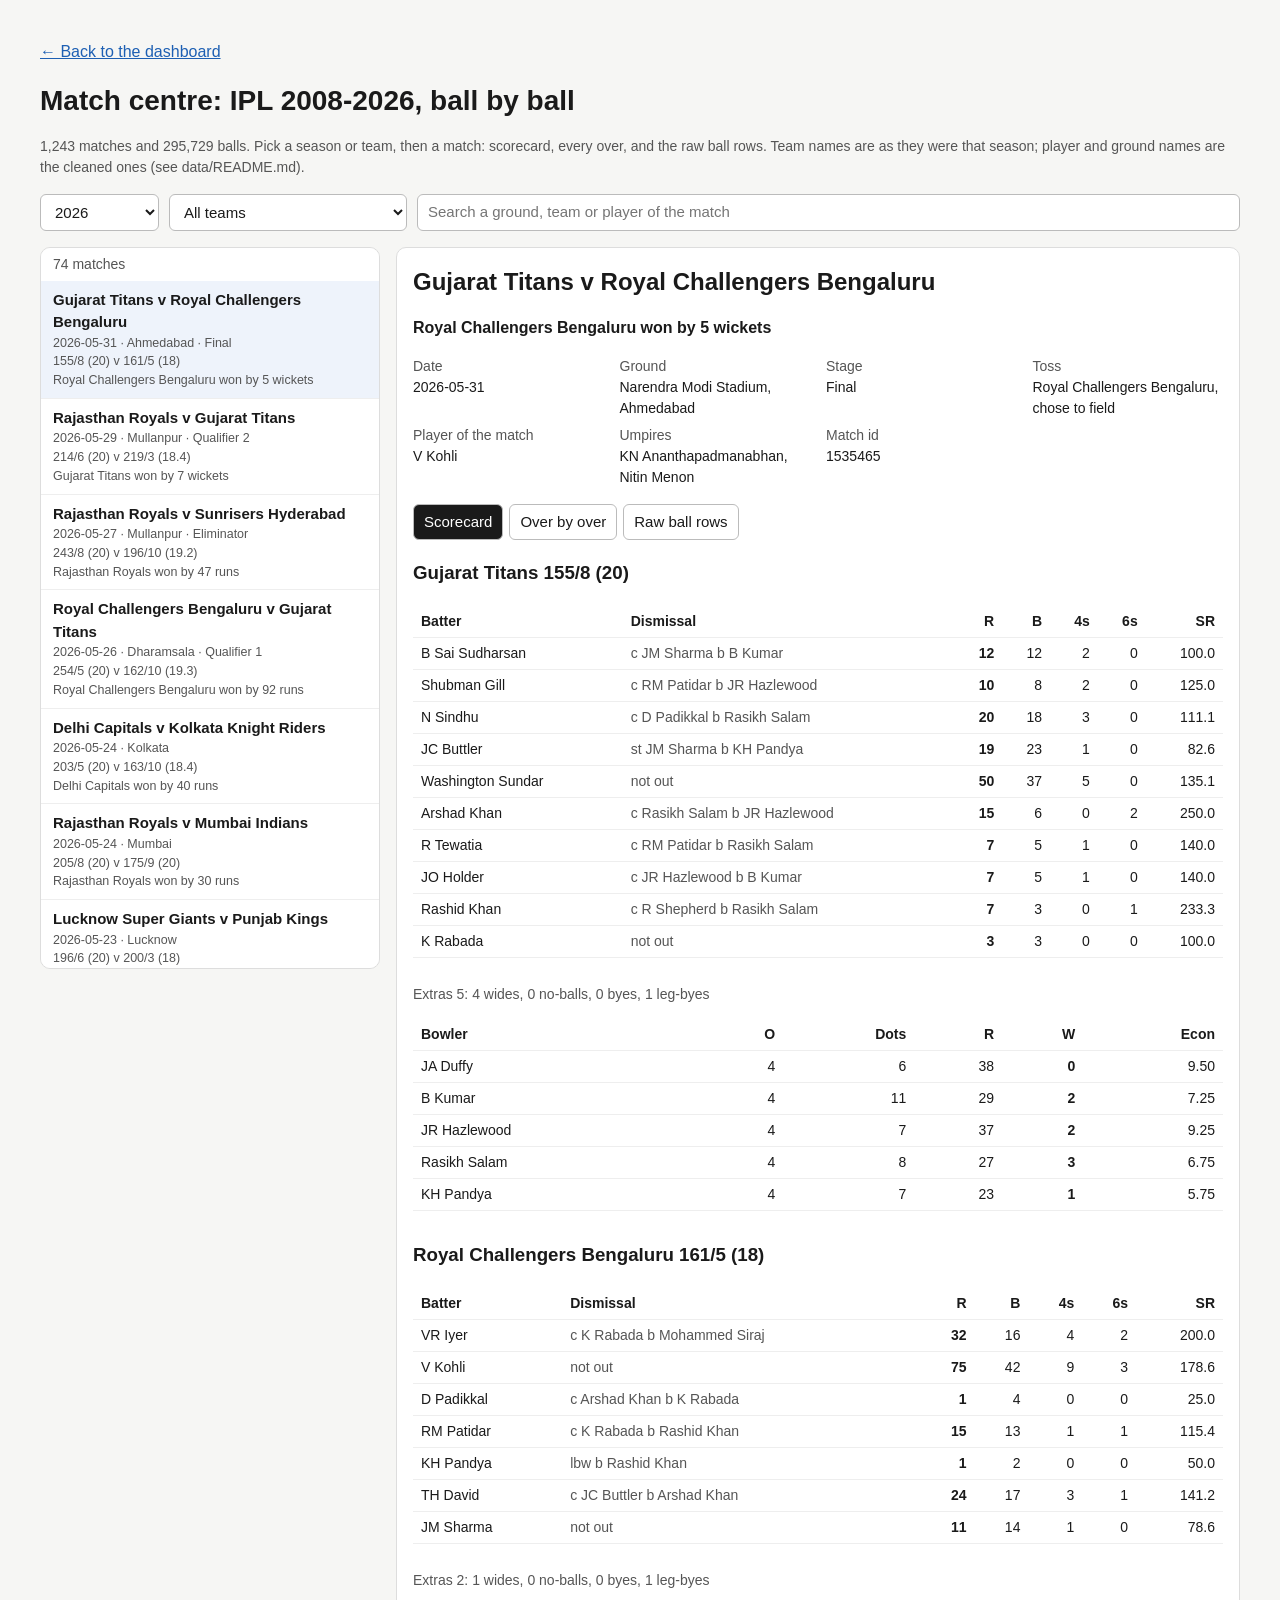
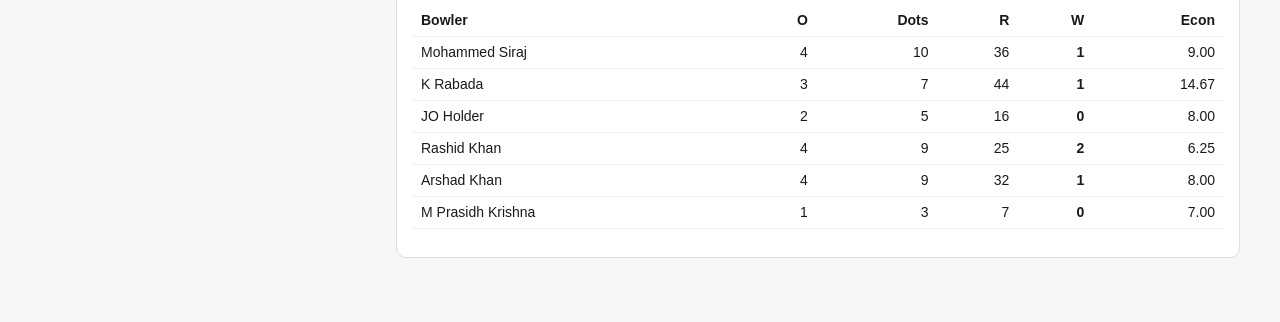
==== outputs/match_centre.html @ abfaaf85 "Add analyst views, charts and a match centre to the dashboard - Dashboard views with drop-downs for " ====
<!doctype html><html lang='en'><head><meta charset='utf-8'><meta name='viewport' content='width=device-width, initial-scale=1'><title>Sports Arena Match Centre</title><style>
body { margin: 0; background: #f6f6f4; color: #1a1a1a;
       font-family: -apple-system, "Segoe UI", Roboto, Arial, sans-serif; line-height: 1.5; }
main { max-width: 1200px; margin: 0 auto; padding: 24px 16px 64px; }
h1 { margin: 0 0 4px; font-size: 28px; }
a { color: #1d5fb3; }
.note { color: #555; font-size: 14px; }
.filters { display: flex; flex-wrap: wrap; gap: 10px; margin: 16px 0; }
select, input, button { font: inherit; font-size: 15px; padding: 6px 10px; border: 1px solid #bbb;
                        border-radius: 6px; background: white; color: #1a1a1a; }
input { flex: 1; min-width: 200px; }
.layout { display: grid; grid-template-columns: minmax(0, 340px) minmax(0, 1fr); gap: 16px; align-items: start; }
.list { background: white; border: 1px solid #ddd; border-radius: 10px; max-height: 80vh; overflow-y: auto; }
.row { display: block; width: 100%; text-align: left; border: 0; border-bottom: 1px solid #eee;
       border-radius: 0; background: white; padding: 8px 12px; cursor: pointer; }
.row:hover, .row.current { background: #eef3fb; }
.row small { color: #555; display: block; }
.detail { background: white; border: 1px solid #ddd; border-radius: 10px; padding: 16px; min-width: 0; }
.meta { display: grid; grid-template-columns: repeat(auto-fit, minmax(170px, 1fr)); gap: 6px 16px;
        font-size: 14px; color: #555; }
.meta b { display: block; color: #1a1a1a; font-weight: normal; }
.tabs { display: flex; gap: 6px; margin: 16px 0 8px; }
.tabs button.on { background: #1a1a1a; color: white; }
table { border-collapse: collapse; width: 100%; font-size: 14px; margin-bottom: 12px; }
th, td { border-bottom: 1px solid #eee; padding: 5px 8px; text-align: right; white-space: nowrap; }
th:first-child, td:first-child, td.how { text-align: left; }
td.how { color: #555; white-space: normal; }
.table-box { overflow-x: auto; }
.over { display: grid; grid-template-columns: 34px minmax(0, 170px) 1fr 40px; gap: 8px; align-items: center;
        border-bottom: 1px dashed #ddd; padding: 3px 0; font-size: 13px; }
.over .who { color: #555; overflow: hidden; text-overflow: ellipsis; white-space: nowrap; }
.ball { display: inline-flex; min-width: 24px; height: 24px; padding: 0 4px; margin: 1px; border-radius: 12px;
        align-items: center; justify-content: center; font-size: 12px; font-weight: bold; background: #eeeeea; }
.ball.dot { color: #777; }  .ball.four { background: #dcefe0; color: #24693a; }
.ball.six { background: #f6e7c2; color: #8a5f07; }  .ball.out { background: #f8dcd8; color: #a8241c; }
.ball.extra { background: #e6e8ec; color: #4b5563; font-size: 11px; }
@media (max-width: 800px) { .layout { grid-template-columns: 1fr; } .list { max-height: 320px; }
                            .over { grid-template-columns: 30px 1fr 36px; } .over .who { grid-column: 2 / 4; } }
</style></head><body><main><p><a href='index.html'>&larr; Back to the dashboard</a></p><h1>Match centre: IPL 2008-2026, ball by ball</h1><p class='note'>1,243 matches and 295,729 balls. Pick a season or team, then a match: scorecard, every over, and the raw ball rows. Team names are as they were that season; player and ground names are the cleaned ones (see data/README.md).</p><div class='filters'><select id='season'></select><select id='team'></select><input id='search' type='search' placeholder='Search a ground, team or player of the match'></div><div class='layout'><div class='list' id='list'></div><div class='detail' id='detail'></div></div><script type='application/json' id='match-data'>{"p":["A Ashish Reddy","A Badoni","A Badoni, JO Holder","A Chandila","A Chopra","A Choudhary","A Dananjaya","A Flintoff","A Kamboj","A Kumble","A Manohar","A Manohar (sub)","A Mhatre","A Mishra","A Mishra, N Pooran","A Mithun","A Mukund","A Mukund (sub)","A Nehra","A Nel","A Nortje","A Raghuvanshi","A Raghuvanshi, Kartik Tyagi","A Singh","A Symonds","A Tomar","A Uniyal","A Zampa","AA Bilakhia","AA Chavan","AA Jhunjhunwala","AA Kazi","AA Kulkarni","AA Noffke","AB Agarkar","AB Barath","AB Dinda","AB McDonald","AB de Villiers","AB de Villiers (sub)","AC Blizzard","AC Gilchrist","AC Thomas","AC Voges","AD Hales","AD Mascarenhas","AD Mathews","AD Nath","AD Russell","AF Milne","AG Murtaza","AG Paunikar","AJ Finch","AJ Hosein","AJ Turner","AJ Tye","AK Markram","AL Menaria","AM Ghazanfar","AM Nayar","AM Rahane","AM Rahane (sub)","AM Rahane, SP Jackson","AM Salvi","AN Ahmed","AN Ghosh","AP Dole","AP Majumdar","AP Tare","AR Bawne","AR Patel","AR Patel (sub)","AS Joseph","AS Rajpoot","AS Raut","AS Raut (sub)","AS Roy","AS Roy (sub)","AS Roy (sub), Suyash Sharma","AS Yadav","AT Carey","AT Rayudu","AU Rashid","AUK Pathan","AV Wankhade (sub)","Abdul Basith","Abdul Samad","Abdur Razzak","Abhinandan Singh","Abhishek Sharma","Abishek Porel","Abishek Porel, AR Patel","Abishek Porel, Mukesh Kumar","Akash Deep","Akash Madhwal","Akash Singh","Akshat Raghuwanshi","Aman Hakim Khan","Anand Rajan","Aniket Verma","Aniket Verma, Zeeshan Ansari","Anirudh Singh","Ankit Sharma","Ankit Soni","Anmolpreet Singh","Anuj Rawat","Anuj Rawat (sub)","Anuj Rawat, Mohammed Siraj","Anureet Singh","Arjun Tendulkar","Arshad Khan","Arshdeep Singh","Ashok Sharma","Ashok Sharma (sub)","Ashutosh Sharma","Ashwani Kumar","Atharva Taide","Auqib Nabi","Avesh Khan","Azhar Mahmood","Azmatullah Omarzai","B Akhil","B Aparajith (sub)","B Chipli","B Chipli (sub)","B Geeves","B Indrajith","B Kumar","B Laughlin","B Lee","B Muzarabani","B Sai Sudharsan","B Stanlake","B Sumanth","BA Bhatt","BA Stokes","BAW Mendis","BB McCullum","BB McCullum (sub)","BB Samantray","BB Sran","BCJ Cutting","BE Hendricks","BJ Dwarshuis","BJ Haddin","BJ Hodge","BJ Rohrer","BKG Mendis","BMAJ Mendis","BR Dunk","BR Dunk (sub)","BR Sharath","BW Hilfenhaus","Basil Thampi","Bipul Sharma","Brijesh Sharma","C Bosch","C Bosch (sub)","C Bosch, SN Thakur","C Connolly","C Ganapathy","C Green","C Madan","C Munro","C Nanda","C Sakariya","C de Grandhomme","CA Ingram","CA Lynn","CA Pujara","CH Gayle","CH Morris","CJ Anderson","CJ Dala","CJ Ferguson","CJ Green","CJ Green (sub)","CJ Jordan","CJ Jordan (sub)","CJ McKay","CK Kapugedera","CK Langeveldt","CL White","CM Gautam","CR Brathwaite","CR Brathwaite (sub)","CR Woakes","CRD Fernando","CV Varun","CV Varun, RK Singh","D Brevis","D Brevis (sub)","D Ferreira","D Ferreira (sub)","D Jansen","D Kalyankrishna","D Madushanka","D Padikkal","D Padikkal (sub)","D Padikkal, B Kumar","D Padikkal, SO Hetmyer","D Pretorius","D Salunkhe","D Wiese","D Wiese (sub)","D du Preez","DA Miller","DA Miller (sub)","DA Miller, LH Ferguson","DA Payne","DA Warner","DA Warner (sub)","DAJ Bracewell","DB Das","DB Ravi Teja","DE Bollinger","DG Nalkande","DH Yagnik","DJ Bravo","DJ Harris","DJ Harris (sub)","DJ Hooda","DJ Hooda (sub)","DJ Hooda, JD Unadkat","DJ Hussey","DJ Jacobs","DJ Malan","DJ Mitchell","DJ Muthuswami","DJ Thornely","DJ Willey","DJG Sammy","DJM Short","DL Chahar","DL Vettori","DM Bravo","DNT Zoysa","DP Conway","DP Conway, D Pretorius","DP Nannes","DP Vijaykumar","DPMD Jayawardene","DR Martyn","DR Sams","DR Sams (sub)","DR Shorey","DR Smith","DS Kulkarni","DS Lehmann","DS Rathi","DT Christian","DT Christian (sub)","DT Patil","DV Malewar","DW Steyn","Dhruv Jurel","Dhruv Jurel, JC Archer","Dhruv Jurel, RA Jadeja","Dhruv Jurel, SO Hetmyer","Dhruv Jurel, TU Deshpande","E Lewis","E Malinga","EJG Morgan","EJG Morgan, LH Ferguson","ER Dwivedi","F Behardien","F du Plessis","F du Plessis (sub)","FA Allen","FH Allen","FH Edwards","FY Fazal","FY Fazal (sub)","Fazalhaq Farooqi","G Coetzee","G Gambhir","GB Hogg","GC Smith","GC Viljoen","GD McGrath","GD Phillips","GD Phillips (sub)","GF Linde","GH Vihari","GHS Garton","GJ Bailey","GJ Bailey (sub)","GJ Maxwell","GJ Maxwell, KD Karthik","GR Napier","GS Sandhu","Gagandeep Singh","Gulbadin Naib","Gurjapneet Singh","Gurkeerat Singh","Gurnoor Brar","H Das","H Klaasen","H Klaasen, B Kumar","H Klaasen, HV Patel","H Klaasen, Umran Malik","H Klaasen, Washington Sundar","H Sharma","HC Brook","HE van der Dussen","HF Gurney","HH Gibbs","HH Pandya","HH Pandya (sub)","HM Amla","HR Shokeen","HV Patel","Harbhajan Singh","Harmeet Singh","Harmeet Singh (2)","Harpreet Brar","Harpreet Singh","Harsh Dubey","Harshit Rana","Himmat Singh","Himmat Singh (sub)","I Malhotra","I Sharma","I Udana","IC Pandey","IC Porel","IK Pathan","IR Jaggi","IS Sodhi","Imran Tahir","Iqbal Abdulla","Ishan Kishan","Ishan Kishan, E Malinga","Ishan Kishan, HR Shokeen","Ishan Kishan, Mohammad Nabi","Ishan Kishan, Nithish Kumar Reddy","Ishan Kishan, Shivang Kumar","Ishan Kishan, TH David","Ishan Kishan, Tilak Varma","J Arunkumar","J Botha","J Fraser-McGurk","J Fraser-McGurk (sub)","J Little","J Overton","J Suchith","J Suchith (sub)","J Syed Mohammad","J Theron","J Yadav","J Yadav (sub)","JA Duffy","JA Morkel","JA Richardson","JC Archer","JC Buttler","JC Buttler, Avesh Khan","JC Buttler, Rashid Khan","JC Buttler, SV Samson","JC Buttler, Sandeep Sharma","JD Ryder","JD Unadkat","JDP Oram","JDS Neesham","JE Root","JE Taylor","JEC Franklin","JG Bethell","JG Bethell (sub)","JH Kallis","JJ Bumrah","JJ Roy","JJ van der Wath","JL Denly","JL Pattinson","JM Bairstow","JM Bairstow, JM Sharma","JM Cox (sub)","JM Kemp","JM Sharma","JM Sharma, Arshdeep Singh","JM Sharma, HV Patel","JM Sharma, OF Smith","JO Holder","JP Behrendorff","JP Duminy","JP Duminy (sub)","JP Faulkner","JP Inglis","JPR Scantlebury-Searles","JR Hazlewood","JR Hopes","JR Philippe","JW Hastings","Jalaj S Saxena","Jaskaran Singh","Joginder Sharma","K Goel","K Gowtham","K Gowtham (sub)","K Kartikeya","K Khejroliya","K Rabada","K Santokie","K Upadhyay","K Yadav","KA Jamieson","KA Maharaj","KA Pollard","KAJ Roach","KB Arun Karthik","KB Arun Karthik (sub)","KC Cariappa","KC Sangakkara","KD Karthik","KD Karthik, HV Patel","KD Karthik, Shakib Al Hasan","KD Karthik, Vijaykumar Vyshak","KH Devdhar","KH Pandya","KH Pandya, JO Holder","KJ Abbott","KK Ahmed","KK Ahmed, PD Salt","KK Cooper","KK Nair","KK Nair (sub)","KK Nair (sub), KD Karthik","KL Nagarkoti","KL Nagarkoti (sub)","KL Rahul","KL Rahul, AR Patel","KL Rahul, JO Holder","KL Rahul, L Ngidi","KL Rahul, Ravi Bishnoi","KL Rahul, V Nigam","KM Asif","KM Jadhav","KMA Paul","KMA Paul (sub)","KMDN Kulasekara","KP Appanna","KP Appanna (sub)","KP Pietersen","KR Mayers","KR Sen","KS Bharat","KS Bharat (sub)","KS Rathore","KS Sharma","KS Williamson","KT Maphaka","KV Sharma","KW Richardson","Kamran Akmal","Kamran Khan","Karanveer Singh","Karim Janat","Kartik Sharma","Kartik Tyagi","Krish Bhagat","Kuldeep Yadav","Kumar Kushagra","L Ablish","L Balaji","L Ngidi","L Ronchi","L Wood","LA Carseldine","LA Pomersbach","LA Pomersbach (sub)","LB Williams","LE Plunkett","LG Pretorius","LH Ferguson","LH Ferguson, Shivam Mavi","LI Meriwala","LJ Wright","LMP Simmons","LPC Silva","LR Shukla","LR Shukla (sub)","LRPL Taylor","LS Livingstone","LS Livingstone (sub)","Lalit Yadav","Lalit Yadav (sub)","Liton Das","M Ashwin","M Jansen","M Kaif","M Kaif (sub)","M Kartik","M Klinger","M Manhas","M Markande","M Morkel","M Muralitharan","M Ntini","M Pathirana","M Prasidh Krishna","M Prasidh Krishna, JC Buttler","M Prasidh Krishna, YS Chahal","M Rawat","M Shahrukh Khan","M Shahrukh Khan, SM Curran","M Siddharth","M Theekshana","M Tiwari","M Vijay","M Vohra","M de Lange","MA Agarwal","MA Agarwal (sub)","MA Agarwal, Arshdeep Singh","MA Khote","MA Starc","MA Wood","MB Parmar","MC Henriques","MC Henriques (sub)","MC Juneja","MD Choudhary","MD Mishra","MD Shanaka","MDKJ Perera","MEK Hussey","MF Maharoof","MG Bracewell","MG Johnson","MG Neser","MJ Clarke","MJ Guptill","MJ Henry","MJ Lumb","MJ McClenaghan","MJ Owen","MJ Santner","MJ Santner (sub)","MJ Santner, MS Dhoni","MJ Suthar","MK Lomror","MK Lomror (sub)","MK Pandey","MK Pandey (sub)","MK Tiwary","ML Hayden","MM Ali","MM Patel","MM Sharma","MM Sharma, Rashid Khan","MN Samuels","MN van Wyk","MP Breetzke","MP Stoinis","MP Yadav","MR Marsh","MS Bhandage","MS Bhandage (sub)","MS Bisla","MS Dhoni","MS Dhoni, CJ Jordan","MS Dhoni, DJ Bravo","MS Dhoni, M Theekshana","MS Gony","MS Wade","MS Wade, Mohammed Shami","MV Boucher","MW Short","MW Short (sub)","Mandeep Singh","Mashrafe Mortaza","Mayank Dagar","Mayank Rawat","Misbah-ul-Haq","Mohammad Ashraful","Mohammad Asif","Mohammad Hafeez","Mohammad Nabi","Mohammed Shami","Mohammed Siraj","Mohit Rathee","Mohsin Khan","Monu Kumar","Mujeeb Ur Rahman","Mukesh Choudhary","Mukesh Kumar","Mukesh Kumar, Lalit Yadav","Musheer Khan","Mustafizur Rahman","N Burger","N Jagadeesan","N Pooran","N Pooran, J Suchith","N Pooran, R Shepherd","N Pooran, T Natarajan","N Rana","N Rana, AD Russell","N Saini","N Sindhu","N Thushara","N Thushara, HH Pandya","N Wadhera","NB Singh","ND Doshi","NJ Maddinson","NJ Rimmington","NK Patel","NL McCullum","NLTC Perera","NLTC Perera (sub)","NM Coulter-Nile","NS Naik","NT Ellis","NT Ellis (sub)","NV Ojha","Naman Dhir","Naman Dhir (sub), Ishan Kishan","Navdeep Saini","Naveen-ul-Haq","Nithish Kumar Reddy","Nithish Kumar Reddy, H Klaasen","Noor Ahmad","O Thomas","OA Shah","OC McCoy","OF Smith","P Amarnath","P Awana","P Chopra","P Dogra","P Dogra (sub)","P Dubey","P Dubey (sub)","P Kumar","P Negi","P Negi (sub)","P Nissanka","P Parameswaran","P Prasanth","P Ray Barman","P Sahu","P Simran Singh","P Simran Singh, MP Stoinis","P Suyal","PA Patel","PA Reddy","PBB Rajapaksa","PC Valthaty","PD Collingwood","PD Salt","PD Salt, A Nortje","PD Salt, MA Starc","PH Solanki","PHKD Mendis","PJ Cummins","PJ Sangwan","PJ Sangwan (sub)","PK Garg","PK Garg (sub)","PM Sarvesh Kumar","PN Mankad","PN Mankad (sub)","PP Chawla","PP Hinge","PP Ojha","PP Shaw","PR Shah","PR Veer","PSP Handscomb","PV Tambe","PVD Chameera","PVSN Raju","PWA Mulder","PWH de Silva","PWH de Silva, Sandeep Sharma","Pankaj Singh","Parvez Rasool","Prince Yadav","Priyansh Arya","Q de Kock","Q de Kock, MP Stoinis","Q de Kock, Naveen-ul-Haq","Q de Kock, PVD Chameera","R Ashwin","R Bhatia","R Bishnoi","R Dhawan","R Dhawan (sub)","R Dravid","R Goyal","R McLaren","R Minz","R Ninan","R Parag","R Parag, M Theekshana","R Powell","R Powell (sub)","R Rampaul","R Ravindra","R Ravindra, Simarjeet Singh","R Sai Kishore","R Sanjay Yadav","R Sathish","R Sathish (sub)","R Sharma","R Shepherd","R Shukla","R Shukla (sub)","R Smaran","R Tewatia","R Tewatia, Mohammed Shami","R Vinay Kumar","R Vinay Kumar (sub)","RA Bawa","RA Bawa (sub)","RA Bawa (sub), RD Rickelton","RA Jadeja","RA Jadeja (sub)","RA Jadeja, MS Dhoni","RA Shaikh","RA Tripathi","RA Tripathi, CV Varun","RD Chahar","RD Gaikwad","RD Gaikwad, SN Khan","RD Rickelton","RD Rickelton, DL Chahar","RD Rickelton, WG Jacks","RE Levi","RE van der Merwe","RG More","RG Sharma","RG Sharma, C Green, Akash Madhwal","RJ Gleeson","RJ Harris","RJ Peterson","RJ Quiney","RJW Topley","RK Bhui","RK Singh","RK Singh (sub)","RK Singh, VG Arora","RM Patidar","RN ten Doeschate","RP Meredith","RP Singh","RR Bhatkal","RR Bose","RR Pant","RR Pant, Prince Yadav","RR Powar","RR Raje","RR Rossouw","RR Rossouw (sub)","RR Sarwan","RS Bopara","RS Gavaskar","RS Ghosh","RS Hangargekar","RS Sodhi","RT Ponting","RV Gomez","RV Patel","RV Patel (sub)","RV Uthappa","RV Uthappa, MS Dhoni","RW Price","Raghu Sharma","Rahmanullah Gurbaz","Rahmanullah Gurbaz, AD Russell","Ramandeep Singh","Ramandeep Singh (sub)","Ramandeep Singh, PD Salt","Rashid Khan","Rasikh Salam","Ravi Bishnoi","Ravi Bishnoi (sub)","Ravi Bishnoi, Arshdeep Singh","Ravi Singh","Ravi Singh (sub)","S Anirudha","S Aravind","S Arora","S Badree","S Badrinath","S Chanderpaul","S Dhawan","S Dhawan (sub)","S Dube","S Gopal","S Joseph","S Kaul","S Kaushik","S Ladda","S Lamichhane","S Midhun","S Nadeem","S Narwal","S Rana","S Randiv","S Sandeep Warrier","S Sohal","S Sreesanth","S Sriram","S Tyagi","S Vidyut","SA Abbott","SA Asnodkar","SA Yadav","SB Bangar","SB Dubey","SB Jakati","SB Joshi","SB Styris","SB Wagh","SC Ganguly","SC Kuggeleijn","SD Chitnis","SD Hope","SD Hope, Mukesh Kumar","SD Lad","SE Bond","SE Marsh","SE Rutherford","SH Johnson","SJ Srivastava","SK Raina","SK Rasheed","SK Rasheed (sub)","SK Trivedi","SK Warne","SL Malinga","SM Boland","SM Curran","SM Harwood","SM Katich","SM Pollock","SMSM Senanayake","SN Khan","SN Khan (sub)","SN Thakur","SO Hetmyer","SP Fleming","SP Goswami","SP Goswami (sub)","SP Jackson","SP Narine","SPD Smith","SPD Smith (sub)","SPD Smith (sub), RR Pant","SR Dubey","SR Tendulkar","SR Watson","SS Agarwal","SS Cottrell","SS Iyer","SS Iyer, CV Varun","SS Iyer, K Rabada","SS Iyer, MA Starc","SS Iyer, SP Narine","SS Mishra","SS Mundhe","SS Prabhudessai","SS Prabhudessai (sub)","SS Prabhudessai, KD Karthik","SS Sarkar","SS Shaikh","SS Tiwary","SSB Magala","ST Jayasuriya","STR Binny","SU Parakh","SV Samson","SV Samson, A Kamboj","SV Samson, Avesh Khan","SV Samson, R Parag","SV Samson, SB Dubey","SV Samson, SO Hetmyer","SV Samson, Sandeep Sharma","SV Samson, YS Chahal","SW Billings","SW Tait","SZ Mulani","Sachin Baby","Sakib Hussain","Salman Butt","Sameer Rizvi","Sameer Rizvi (sub)","Sandeep Sharma","Sanvir Singh","Saurav Chauhan","Sediqullah Atal","Shahbaz Ahmed","Shahid Afridi","Shakib Al Hasan","Shakib Al Hasan (sub)","Shashank Singh","Shashank Singh, HV Patel","Shivam Mavi","Shivam Mavi (sub)","Shivam Sharma","Shivam Singh","Shivang Kumar","Shivang Kumar, E Malinga","Shoaib Ahmed","Shoaib Akhtar","Shoaib Malik","Shoaib Malik (sub)","Shubman Gill","Shubman Gill, JC Buttler","Sikandar Raza","Simarjeet Singh","Sohail Tanvir","Sonu Yadav (sub), KD Karthik","Subhransu Senapati (sub)","Sumit Kumar","Sumit Kumar (sub), RR Pant","Sunny Gupta","Sunny Singh","Suryansh Shedge","Suyash Sharma","Swapnil Singh","Swapnil Singh, KD Karthik","T Banton","T Dahiya","T Henderson","T Kohler-Cadmore","T Kohli","T Kohli (sub)","T Mishra","T Natarajan","T Natarajan, Abhishek Sharma","T Natarajan, H Klaasen","T Shamsi","T Stubbs","T Stubbs, Mukesh Kumar","T Taibu","T Thushara","T Vijay","T Vijay (sub)","TA Boult","TD Paine","TG Southee","TH David","TH David, JM Sharma","TH David, V Kohli, JM Sharma","TK Curran","TL Seifert","TL Seifert, VG Arora","TL Suman","TM Dilshan","TM Dilshan (sub)","TM Head","TM Srivastava","TP Sudhindra","TR Birt","TS Mills","TU Deshpande","Tanay Thyagarajan (sub)","Tanay Thyagarajan (sub), JM Sharma","Tanush Kotian","Tanush Kotian, SV Samson","Tejas Baroka","Tilak Varma","U Kaul","UA Birla","UBT Chand","UBT Chand (sub)","UT Khawaja","UT Yadav","Umar Gul","Umran Malik","Urvil Patel","V Kaverappa","V Kohli","V Kohli, B Kumar","V Kohli, C Green","V Nigam","V Pratap Singh","V Puthur","V Sehwag","V Shankar","V Shankar (sub)","V Shankar, A Manohar","V Shankar, MM Sharma","V Suryavanshi","V Viyaskanth","VG Arora","VH Zol","VR Aaron","VR Iyer","VR Iyer, KD Karthik","VR Iyer, SS Iyer","VR Iyer, VG Arora","VRV Singh","VS Malik","VS Yeligati","VVS Laxman","VY Mahesh","Vijaykumar Vyshak","Virat Singh","Vishnu Vinod","Vishnu Vinod (sub)","Vivrant Sharma","W Jaffer","W O'Rourke","WA Mota","WD Parnell","WD Parnell (sub)","WG Jacks","WP Saha","WP Saha (sub)","WP Saha, AS Joseph","WP Saha, B Sai Sudharsan","WP Saha, DA Miller","WP Saha, MM Sharma","WP Saha, Noor Ahmad","WP Saha, Rashid Khan","WP Saha, V Shankar","WP Saha, Yash Dayal","WPUJC Vaas","Washington Sundar","X Thalaivan Sargunam","XC Bartlett","Y Gnaneswara Rao","Y Nagar","Y Nagar (sub)","Y Prithvi Raj","Y Venugopal Rao","YA Abdulla","YBK Jaiswal","YBK Jaiswal, SV Samson","YK Pathan","YS Chahal","YV Dhull","YV Dhull (sub), PD Salt","YV Takawale","Yash Dayal","Yash Raj Punja","Yash Thakur","Yashpal Singh","Younis Khan","Yudhvir Singh","Yuvraj Singh","Z Khan","Zeeshan Ansari"],"k":["","bowled","caught","caught and bowled","hit wicket","lbw","obstructing the field","retired hurt","retired out","run out","stumped"],"m":[{"id":60,"s":2008,"d":"2008-04-18","t1":"Kolkata Knight Riders","t2":"Royal Challengers Bangalore","f1":"Kolkata Knight Riders","f2":"Royal Challengers Bengaluru","tw":"Royal Challengers Bangalore","td":"field","res":"Kolkata Knight Riders won by 140 runs","st":"League","v":"M Chinnaswamy Stadium","c":"Bengaluru","pom":"BB McCullum","u":["Asad Rauf","RE Koertzen"],"i":[{"t":"Kolkata Knight Riders","so":0,"b":[[1,1,816,137,634,0,0,0,0,1,0,-1,0,-1],[1,2,137,816,634,0,0,0,0,0,0,-1,0,-1],[1,3,137,816,634,0,1,0,0,0,0,-1,0,-1],[1,4,137,816,634,0,0,0,0,0,0,-1,0,-1],[1,5,137,816,634,0,0,0,0,0,0,-1,0,-1],[1,6,137,816,634,0,0,0,0,0,0,-1,0,-1],[1,7,137,816,634,0,0,0,0,1,0,-1,0,-1],[2,1,137,816,1045,0,0,0,0,0,0,-1,0,-1],[2,2,137,816,1045,4,0,0,0,0,0,-1,0,-1],[2,3,137,816,1045,4,0,0,0,0,0,-1,0,-1],[2,4,137,816,1045,6,0,0,0,0,0,-1,0,-1],[2,5,137,816,1045,4,0,0,0,0,0,-1,0,-1],[2,6,137,816,1045,0,0,0,0,0,0,-1,0,-1],[3,1,816,137,634,0,0,0,0,0,0,-1,0,-1],[3,2,816,137,634,0,0,0,0,0,0,-1,0,-1],[3,3,816,137,634,0,0,0,0,1,0,-1,0,-1],[3,4,137,816,634,4,0,0,0,0,0,-1,0,-1],[3,5,137,816,634,1,0,0,0,0,0,-1,0,-1],[3,6,816,137,634,0,0,0,0,0,0,-1,0,-1],[4,1,137,816,33,0,5,0,0,0,0,-1,0,-1],[4,2,137,816,33,6,0,0,0,0,0,-1,0,-1],[4,3,137,816,33,0,0,0,0,1,0,-1,0,-1],[4,4,816,137,33,4,0,0,0,0,0,-1,0,-1],[4,5,816,137,33,0,0,0,0,0,0,-1,0,-1],[4,6,816,137,33,1,0,0,0,0,0,-1,0,-1],[4,7,137,816,33,6,0,0,0,0,0,-1,0,-1],[5,1,816,137,634,4,0,0,0,0,0,-1,0,-1],[5,2,816,137,634,1,0,0,0,0,0,-1,0,-1],[5,3,137,816,634,4,0,0,0,0,0,-1,0,-1],[5,4,137,816,634,0,0,0,0,0,0,-1,0,-1],[5,5,137,816,634,1,0,0,0,0,0,-1,0,-1],[5,6,816,137,634,0,0,0,0,0,0,-1,0,-1],[6,1,137,816,1045,1,0,0,0,0,0,-1,0,-1],[6,2,816,137,1045,0,0,0,0,0,0,816,2,369],[6,3,761,137,1045,0,0,0,0,0,0,-1,0,-1],[6,4,761,137,1045,0,0,0,0,0,0,-1,0,-1],[6,5,761,137,1045,0,0,0,0,0,0,-1,0,-1],[6,6,761,137,1045,0,0,0,0,0,0,-1,0,-1],[7,1,137,761,33,1,0,0,0,0,0,-1,0,-1],[7,2,761,137,33,1,0,0,0,0,0,-1,0,-1],[7,3,137,761,33,1,0,0,0,0,0,-1,0,-1],[7,4,761,137,33,2,0,0,0,0,0,-1,0,-1],[7,5,761,137,33,1,0,0,0,0,0,-1,0,-1],[7,6,137,761,33,1,0,0,0,0,0,-1,0,-1],[8,1,137,761,1045,0,0,0,0,0,0,-1,0,-1],[8,2,137,761,1045,1,0,0,0,0,0,-1,0,-1],[8,3,761,137,1045,1,0,0,0,0,0,-1,0,-1],[8,4,137,761,1045,1,0,0,0,0,0,-1,0,-1],[8,5,761,137,1045,1,0,0,0,0,0,-1,0,-1],[8,6,137,761,1045,1,0,0,0,0,0,-1,0,-1],[9,1,137,761,369,0,0,0,0,0,0,-1,0,-1],[9,2,137,761,369,0,0,0,0,0,0,-1,0,-1],[9,3,137,761,369,0,0,0,0,0,0,-1,0,-1],[9,4,137,761,369,1,0,0,0,0,0,-1,0,-1],[9,5,761,137,369,1,0,0,0,0,0,-1,0,-1],[9,6,137,761,369,2,0,0,0,0,0,-1,0,-1],[10,1,761,137,813,1,0,0,0,0,0,-1,0,-1],[10,2,137,761,813,1,0,0,0,0,0,-1,0,-1],[10,3,761,137,813,1,0,0,0,0,0,-1,0,-1],[10,4,137,761,813,0,0,0,0,0,0,-1,0,-1],[10,5,137,761,813,6,0,0,0,0,0,-1,0,-1],[10,6,137,761,813,1,0,0,0,0,0,-1,0,-1],[11,1,137,761,369,1,0,0,0,0,0,-1,0,-1],[11,2,761,137,369,4,0,0,0,0,0,-1,0,-1],[11,3,761,137,369,0,0,0,0,0,0,-1,0,-1],[11,4,761,137,369,6,0,0,0,0,0,-1,0,-1],[11,5,761,137,369,0,0,0,0,0,0,-1,0,-1],[11,6,761,137,369,0,0,0,4,0,0,-1,0,-1],[12,1,137,761,813,0,0,0,0,0,0,-1,0,-1],[12,2,137,761,813,6,0,0,0,0,0,-1,0,-1],[12,3,137,761,813,2,0,0,0,0,0,-1,0,-1],[12,4,137,761,813,1,0,0,0,0,0,-1,0,-1],[12,5,761,137,813,0,0,0,0,0,0,-1,0,-1],[12,6,761,137,813,1,0,0,0,0,0,-1,0,-1],[13,1,761,137,369,0,0,0,0,0,0,761,2,634],[13,2,137,224,369,4,0,0,0,0,0,-1,0,-1],[13,3,137,224,369,0,0,0,0,0,0,-1,0,-1],[13,4,137,224,369,2,0,0,0,0,0,-1,0,-1],[13,5,137,224,369,0,1,0,0,0,0,-1,0,-1],[13,6,137,224,369,4,0,0,0,0,0,-1,0,-1],[13,7,137,224,369,1,0,0,0,0,0,-1,0,-1],[14,1,137,224,813,1,0,0,0,0,0,-1,0,-1],[14,2,224,137,813,0,0,0,0,0,0,-1,0,-1],[14,3,224,137,813,1,0,0,0,0,0,-1,0,-1],[14,4,137,224,813,1,0,0,0,0,0,-1,0,-1],[14,5,224,137,813,1,0,0,0,0,0,-1,0,-1],[14,6,137,224,813,2,0,0,0,0,0,-1,0,-1],[15,1,224,137,182,4,0,0,0,0,0,-1,0,-1],[15,2,224,137,182,1,0,0,0,0,0,-1,0,-1],[15,3,137,224,182,6,0,0,0,0,0,-1,0,-1],[15,4,137,224,182,4,0,0,0,0,0,-1,0,-1],[15,5,137,224,182,0,2,0,0,0,0,-1,0,-1],[15,6,224,137,182,1,0,0,0,0,0,-1,0,-1],[15,7,137,224,182,6,0,0,0,0,0,-1,0,-1],[16,1,224,137,33,0,0,0,0,0,0,-1,0,-1],[16,2,224,137,33,1,0,0,0,0,0,-1,0,-1],[16,3,137,224,33,2,0,0,0,0,0,-1,0,-1],[16,4,137,224,33,0,0,0,0,0,0,-1,0,-1],[16,5,137,224,33,1,0,0,0,0,0,-1,0,-1],[16,6,224,137,33,0,0,0,0,0,0,-1,0,-1],[17,1,137,224,1045,1,0,0,0,0,0,-1,0,-1],[17,2,224,137,1045,2,0,0,0,0,0,-1,0,-1],[17,3,224,137,1045,1,0,0,0,0,0,-1,0,-1],[17,4,137,224,1045,6,0,0,0,0,0,-1,0,-1],[17,5,137,224,1045,2,0,0,0,0,0,-1,0,-1],[17,6,137,224,1045,2,0,0,0,0,0,-1,0,-1],[18,1,224,137,33,0,0,0,0,0,0,224,2,182],[18,2,137,577,33,1,0,0,0,0,0,-1,0,-1],[18,3,577,137,33,0,0,0,0,0,0,-1,0,-1],[18,4,577,137,33,1,0,0,0,0,0,-1,0,-1],[18,5,137,577,33,4,0,0,0,0,0,-1,0,-1],[18,6,137,577,33,1,0,0,0,0,0,-1,0,-1],[19,1,137,577,369,6,0,0,0,0,0,-1,0,-1],[19,2,137,577,369,0,0,0,0,0,0,-1,0,-1],[19,3,137,577,369,6,0,0,0,0,0,-1,0,-1],[19,4,137,577,369,4,0,0,0,0,0,-1,0,-1],[19,5,137,577,369,1,0,0,0,0,0,-1,0,-1],[19,6,577,137,369,4,0,0,0,0,0,-1,0,-1],[20,1,137,577,634,6,0,0,0,0,0,-1,0,-1],[20,2,137,577,634,6,0,0,0,0,0,-1,0,-1],[20,3,137,577,634,2,0,0,0,0,0,-1,0,-1],[20,4,137,577,634,0,0,0,0,0,0,-1,0,-1],[20,5,137,577,634,2,0,0,0,0,0,-1,0,-1],[20,6,137,577,634,6,0,0,0,0,0,-1,0,-1]]},{"t":"Royal Challengers Bangalore","so":0,"b":[[1,1,689,1005,36,1,0,0,0,0,0,-1,0,-1],[1,2,1005,689,36,0,1,0,0,0,0,-1,0,-1],[1,3,1005,689,36,0,0,0,0,0,0,-1,0,-1],[1,4,1005,689,36,1,0,0,0,0,0,-1,0,-1],[1,5,689,1005,36,1,0,0,0,0,0,-1,0,-1],[1,6,1005,689,36,0,0,0,0,0,0,-1,0,-1],[1,7,1005,689,36,0,0,0,0,0,0,-1,0,-1],[2,1,689,1005,322,0,0,0,0,0,0,689,1,-1],[2,2,975,1005,322,0,0,0,0,0,0,-1,0,-1],[2,3,975,1005,322,0,0,0,0,4,0,-1,0,-1],[2,4,975,1005,322,1,0,0,0,0,0,-1,0,-1],[2,5,1005,975,322,0,0,0,0,0,0,-1,0,-1],[2,6,1005,975,322,0,0,0,0,0,0,-1,0,-1],[3,1,975,1005,36,0,0,0,0,0,0,-1,0,-1],[3,2,975,1005,36,0,0,0,0,0,0,975,1,-1],[3,3,369,1005,36,1,0,0,0,0,0,-1,0,-1],[3,4,1005,369,36,0,0,0,0,0,0,-1,0,-1],[3,5,1005,369,36,0,1,0,0,0,0,-1,0,-1],[3,6,1005,369,36,0,0,0,0,0,0,-1,0,-1],[3,7,1005,369,36,1,0,0,0,0,0,-1,0,-1],[4,1,1005,369,322,2,0,0,0,0,0,-1,0,-1],[4,2,1005,369,322,1,0,0,0,0,0,-1,0,-1],[4,3,369,1005,322,0,0,0,0,0,0,-1,0,-1],[4,4,369,1005,322,0,0,0,0,1,0,-1,0,-1],[4,5,1005,369,322,0,0,0,0,0,0,-1,0,-1],[4,6,1005,369,322,0,0,0,0,0,0,-1,0,-1],[5,1,369,1005,34,1,0,0,0,0,0,-1,0,-1],[5,2,1005,369,34,1,0,0,0,0,0,-1,0,-1],[5,3,369,1005,34,0,0,0,0,0,0,-1,0,-1],[5,4,369,1005,34,6,0,0,0,0,0,-1,0,-1],[5,5,369,1005,34,0,0,0,0,0,0,369,2,492],[5,6,182,1005,34,0,0,0,0,0,0,-1,0,-1],[6,1,1005,182,36,0,0,0,0,0,0,-1,0,-1],[6,2,1005,182,36,0,0,0,0,0,0,1005,2,761],[6,3,567,182,36,0,0,0,0,0,0,-1,0,-1],[6,4,567,182,36,1,0,0,0,0,0,-1,0,-1],[6,5,182,567,36,1,0,0,0,0,0,-1,0,-1],[6,6,567,182,36,0,0,0,0,0,0,-1,0,-1],[7,1,182,567,34,0,0,0,0,0,0,-1,0,-1],[7,2,182,567,34,0,0,0,0,0,0,-1,0,-1],[7,3,182,567,34,1,0,0,0,0,0,-1,0,-1],[7,4,567,182,34,0,1,0,0,0,0,-1,0,-1],[7,5,567,182,34,0,1,0,0,0,0,-1,0,-1],[7,6,567,182,34,0,0,0,0,0,0,-1,0,-1],[7,7,567,182,34,0,0,0,0,0,0,-1,0,-1],[7,8,567,182,34,4,0,0,0,0,0,-1,0,-1],[8,1,182,567,816,1,0,0,0,0,0,-1,0,-1],[8,2,567,182,816,0,0,0,0,1,0,-1,0,-1],[8,3,182,567,816,1,0,0,0,0,0,-1,0,-1],[8,4,567,182,816,2,0,0,0,0,0,-1,0,-1],[8,5,567,182,816,0,0,0,0,0,0,567,2,492],[8,6,182,121,816,0,0,0,0,0,0,-1,0,-1],[9,1,121,182,34,0,0,0,0,0,0,-1,0,-1],[9,2,121,182,34,0,0,0,0,0,0,121,2,761],[9,3,33,182,34,0,0,0,0,0,0,-1,0,-1],[9,4,33,182,34,0,1,0,0,0,0,-1,0,-1],[9,5,33,182,34,0,1,0,0,0,0,-1,0,-1],[9,6,33,182,34,1,0,0,0,0,0,-1,0,-1],[9,7,182,33,34,2,0,0,0,0,0,-1,0,-1],[9,8,182,33,34,0,0,0,0,0,0,182,2,1011],[10,1,33,634,816,1,0,0,0,0,0,-1,0,-1],[10,2,634,33,816,0,0,0,0,0,0,-1,0,-1],[10,3,634,33,816,0,0,0,0,0,0,-1,0,-1],[10,4,634,33,816,0,1,0,0,0,0,-1,0,-1],[10,5,634,33,816,0,0,0,0,1,0,-1,0,-1],[10,6,33,634,816,4,0,0,0,0,0,-1,0,-1],[10,7,33,634,816,1,0,0,0,0,0,-1,0,-1],[11,1,33,634,34,0,0,0,0,0,0,-1,0,-1],[11,2,33,634,34,0,0,0,0,0,0,-1,0,-1],[11,3,33,634,34,0,0,0,0,0,0,-1,0,-1],[11,4,33,634,34,1,0,0,0,0,0,-1,0,-1],[11,5,634,33,34,4,0,0,0,0,0,-1,0,-1],[11,6,634,33,34,0,0,0,0,0,0,-1,0,-1],[12,1,33,634,816,1,0,0,0,0,0,33,9,34],[12,2,1045,634,816,0,0,0,0,0,0,-1,0,-1],[12,3,1045,634,816,0,0,0,0,0,0,-1,0,-1],[12,4,1045,634,816,1,0,0,0,0,0,-1,0,-1],[12,5,634,1045,816,0,0,0,0,0,0,-1,0,-1],[12,6,634,1045,816,1,0,0,0,0,0,-1,0,-1],[13,1,634,1045,480,6,0,0,0,0,0,-1,0,-1],[13,2,634,1045,480,0,2,0,0,0,0,-1,0,-1],[13,3,1045,634,480,1,0,0,0,0,0,-1,0,-1],[13,4,634,1045,480,1,0,0,0,0,0,-1,0,-1],[13,5,1045,634,480,0,0,0,0,0,0,-1,0,-1],[13,6,1045,634,480,0,0,0,0,0,0,-1,0,-1],[13,7,1045,634,480,1,0,0,0,0,0,-1,0,-1],[14,1,1045,634,816,0,0,0,0,0,0,1045,1,-1],[14,2,813,634,816,1,0,0,0,0,0,-1,0,-1],[14,3,634,813,816,0,0,0,0,0,0,-1,0,-1],[14,4,634,813,816,0,0,0,0,0,0,-1,0,-1],[14,5,634,813,816,0,0,0,0,0,0,-1,0,-1],[14,6,634,813,816,6,0,0,0,0,0,-1,0,-1],[15,1,813,634,322,0,1,0,0,0,0,-1,0,-1],[15,2,813,634,322,0,0,0,0,0,0,-1,0,-1],[15,3,813,634,322,0,0,0,0,0,0,-1,0,-1],[15,4,813,634,322,1,0,0,0,0,0,-1,0,-1],[15,5,634,813,322,0,0,0,0,1,0,-1,0,-1],[15,6,813,634,322,1,0,0,0,0,0,-1,0,-1],[15,7,634,813,322,0,0,0,0,0,0,-1,0,-1],[16,1,813,634,480,0,1,0,0,0,0,-1,0,-1],[16,2,813,634,480,0,0,0,0,0,0,813,2,137]]}]},{"id":61,"s":2008,"d":"2008-04-19","t1":"Chennai Super Kings","t2":"Kings XI Punjab","f1":"Chennai Super Kings","f2":"Punjab Kings","tw":"Chennai Super Kings","td":"bat","res":"Chennai Super Kings won by 33 runs","st":"League","v":"Punjab Cricket Association IS Bindra Stadium","c":"Mohali","pom":"MEK Hussey","u":["MR Benson","SL Shastri"],"i":[{"t":"Chennai Super Kings","so":0,"b":[[1,1,645,546,129,0,0,0,0,0,0,-1,0,-1],[1,2,645,546,129,0,0,0,0,0,0,-1,0,-1],[1,3,645,546,129,1,0,0,0,0,0,-1,0,-1],[1,4,546,645,129,0,0,0,0,0,0,-1,0,-1],[1,5,546,645,129,4,0,0,0,0,0,-1,0,-1],[1,6,546,645,129,0,0,0,0,0,0,-1,0,-1],[2,1,645,546,803,4,0,0,0,0,0,-1,0,-1],[2,2,645,546,803,4,0,0,0,0,0,-1,0,-1],[2,3,645,546,803,4,0,0,0,0,0,-1,0,-1],[2,4,645,546,803,2,0,0,0,0,0,-1,0,-1],[2,5,645,546,803,0,1,0,0,0,0,-1,0,-1],[2,6,645,546,803,0,0,0,0,0,0,-1,0,-1],[2,7,645,546,803,0,0,0,0,0,0,-1,0,-1],[3,1,546,645,129,0,0,0,0,0,0,-1,0,-1],[3,2,546,645,129,4,0,1,0,0,0,-1,0,-1],[3,3,546,645,129,0,0,0,0,0,0,-1,0,-1],[3,4,546,645,129,1,0,0,0,0,0,-1,0,-1],[3,5,645,546,129,0,0,0,0,0,0,645,2,413],[3,6,526,546,129,1,0,0,0,0,0,-1,0,-1],[3,7,546,526,129,0,0,0,0,0,0,-1,0,-1],[4,1,526,546,803,0,0,0,0,0,0,-1,0,-1],[4,2,526,546,803,0,0,0,0,0,0,-1,0,-1],[4,3,526,546,803,1,0,0,0,0,0,-1,0,-1],[4,4,546,526,803,1,0,0,0,0,0,-1,0,-1],[4,5,526,546,803,0,0,0,0,0,0,-1,0,-1],[4,6,526,546,803,4,0,0,0,0,0,-1,0,-1],[5,1,546,526,129,0,0,0,0,0,0,-1,0,-1],[5,2,546,526,129,0,0,0,0,1,0,-1,0,-1],[5,3,526,546,129,4,0,0,0,0,0,-1,0,-1],[5,4,526,546,129,4,0,0,0,0,0,-1,0,-1],[5,5,526,546,129,0,0,0,0,0,0,-1,0,-1],[5,6,526,546,129,0,0,0,0,0,0,-1,0,-1],[6,1,546,526,391,4,0,0,0,0,0,-1,0,-1],[6,2,546,526,391,6,0,0,0,0,0,-1,0,-1],[6,3,546,526,391,0,0,0,0,0,0,-1,0,-1],[6,4,546,526,391,1,0,0,0,0,0,-1,0,-1],[6,5,526,546,391,0,0,0,0,0,0,-1,0,-1],[6,6,526,546,391,0,0,0,0,0,0,-1,0,-1],[7,1,546,526,326,4,0,0,0,0,0,-1,0,-1],[7,2,546,526,326,0,0,0,0,0,0,546,1,-1],[7,3,560,526,326,1,0,0,0,0,0,-1,0,-1],[7,4,526,560,326,2,0,0,0,0,0,-1,0,-1],[7,5,526,560,326,1,0,0,0,0,0,-1,0,-1],[7,6,560,526,326,1,0,0,0,0,0,-1,0,-1],[8,1,560,526,391,0,0,0,0,0,0,560,5,-1],[8,2,827,526,391,1,0,0,0,0,0,-1,0,-1],[8,3,526,827,391,0,0,0,0,0,0,-1,0,-1],[8,4,526,827,391,1,0,0,0,0,0,-1,0,-1],[8,5,827,526,391,6,0,0,0,0,0,-1,0,-1],[8,6,827,526,391,0,0,0,0,0,0,-1,0,-1],[9,1,526,827,326,1,0,0,0,0,0,-1,0,-1],[9,2,827,526,326,4,0,0,0,0,0,-1,0,-1],[9,3,827,526,326,1,0,0,0,0,0,-1,0,-1],[9,4,526,827,326,0,0,0,0,0,0,-1,0,-1],[9,5,526,827,326,6,0,0,0,0,0,-1,0,-1],[9,6,526,827,326,1,0,0,0,0,0,-1,0,-1],[10,1,526,827,397,2,0,0,0,0,0,-1,0,-1],[10,2,526,827,397,1,0,0,0,0,0,-1,0,-1],[10,3,827,526,397,1,0,0,0,0,0,-1,0,-1],[10,4,526,827,397,0,0,0,0,0,0,-1,0,-1],[10,5,526,827,397,0,0,0,0,0,0,-1,0,-1],[10,6,526,827,397,1,0,0,0,0,0,-1,0,-1],[11,1,526,827,663,6,0,0,0,0,0,-1,0,-1],[11,2,526,827,663,1,0,0,0,0,0,-1,0,-1],[11,3,827,526,663,2,0,0,0,0,0,-1,0,-1],[11,4,827,526,663,0,0,0,0,0,0,-1,0,-1],[11,5,827,526,663,6,0,0,0,0,0,-1,0,-1],[11,6,827,526,663,4,0,0,0,0,0,-1,0,-1],[12,1,526,827,397,6,0,0,0,0,0,-1,0,-1],[12,2,526,827,397,4,0,0,0,0,0,-1,0,-1],[12,3,526,827,397,1,0,0,0,0,0,-1,0,-1],[12,4,827,526,397,6,0,0,0,0,0,-1,0,-1],[12,5,827,526,397,1,0,0,0,0,0,-1,0,-1],[12,6,526,827,397,2,0,0,0,0,0,-1,0,-1],[13,1,827,526,1007,0,1,0,0,0,0,-1,0,-1],[13,2,827,526,1007,0,0,0,0,0,0,827,2,326],[13,3,526,362,1007,1,0,0,0,0,0,-1,0,-1],[13,4,362,526,1007,0,1,0,0,0,0,-1,0,-1],[13,5,362,526,1007,0,0,0,0,0,0,-1,0,-1],[13,6,362,526,1007,1,0,0,0,0,0,-1,0,-1],[13,7,526,362,1007,1,0,0,0,0,0,-1,0,-1],[13,8,362,526,1007,1,0,0,0,0,0,-1,0,-1],[14,1,362,526,391,1,0,0,0,0,0,-1,0,-1],[14,2,526,362,391,0,0,0,0,0,0,-1,0,-1],[14,3,526,362,391,1,0,0,0,0,0,-1,0,-1],[14,4,362,526,391,1,0,0,0,0,0,-1,0,-1],[14,5,526,362,391,6,0,0,0,0,0,-1,0,-1],[14,6,526,362,391,0,0,0,0,1,0,-1,0,-1],[15,1,526,362,1007,4,0,0,0,0,0,-1,0,-1],[15,2,526,362,1007,1,0,0,0,0,0,-1,0,-1],[15,3,362,526,1007,2,0,0,0,0,0,-1,0,-1],[15,4,362,526,1007,1,0,0,0,0,0,-1,0,-1],[15,5,526,362,1007,4,0,0,0,0,0,-1,0,-1],[15,6,526,362,1007,6,0,0,0,0,0,-1,0,-1],[16,1,362,526,326,6,0,0,0,0,0,-1,0,-1],[16,2,362,526,326,0,0,0,0,0,0,-1,0,-1],[16,3,362,526,326,0,0,0,0,0,0,362,1,-1],[16,4,785,526,326,0,0,0,0,0,0,-1,0,-1],[16,5,785,526,326,1,0,0,0,0,0,-1,0,-1],[16,6,526,785,326,1,0,0,0,0,0,-1,0,-1],[17,1,526,785,803,1,0,0,0,0,0,-1,0,-1],[17,2,785,526,803,1,0,0,0,0,0,-1,0,-1],[17,3,526,785,803,6,0,0,0,0,0,-1,0,-1],[17,4,526,785,803,4,0,0,0,0,0,-1,0,-1],[17,5,526,785,803,1,0,0,0,0,0,-1,0,-1],[17,6,785,526,803,1,0,0,0,0,0,-1,0,-1],[18,1,785,526,326,0,0,0,0,0,0,-1,0,-1],[18,2,785,526,326,4,0,0,0,0,0,-1,0,-1],[18,3,785,526,326,1,0,0,0,0,0,-1,0,-1],[18,4,526,785,326,2,0,0,0,0,0,-1,0,-1],[18,5,526,785,326,6,0,0,0,0,0,-1,0,-1],[18,6,526,785,326,4,0,0,0,0,0,-1,0,-1],[19,1,785,526,129,4,0,0,0,0,0,-1,0,-1],[19,2,785,526,129,1,0,0,0,0,0,-1,0,-1],[19,3,526,785,129,1,0,0,0,0,0,-1,0,-1],[19,4,785,526,129,1,0,0,0,0,0,-1,0,-1],[19,5,526,785,129,6,0,0,0,0,0,-1,0,-1],[19,6,526,785,129,2,0,0,0,0,0,-1,0,-1],[20,1,785,526,391,6,0,0,0,0,0,-1,0,-1],[20,2,785,526,391,6,0,0,0,0,0,-1,0,-1],[20,3,785,526,391,4,0,0,0,0,0,-1,0,-1],[20,4,785,526,391,1,0,0,0,0,0,-1,0,-1],[20,5,526,785,391,6,0,0,0,0,0,-1,0,-1],[20,6,526,785,391,2,0,0,0,0,0,-1,0,-1]]},{"t":"Kings XI Punjab","so":0,"b":[[1,1,397,391,362,4,0,0,0,0,0,-1,0,-1],[1,2,397,391,362,0,0,0,0,0,0,-1,0,-1],[1,3,397,391,362,0,0,0,0,0,0,-1,0,-1],[1,4,397,391,362,1,0,0,0,0,0,-1,0,-1],[1,5,391,397,362,0,0,0,0,0,0,-1,0,-1],[1,6,391,397,362,4,0,0,0,0,0,-1,0,-1],[2,1,397,391,564,1,0,0,0,0,0,-1,0,-1],[2,2,391,397,564,0,0,0,0,0,0,-1,0,-1],[2,3,391,397,564,1,0,0,0,0,0,-1,0,-1],[2,4,397,391,564,0,0,0,0,0,0,-1,0,-1],[2,5,397,391,564,4,0,0,0,0,0,-1,0,-1],[2,6,397,391,564,1,0,0,0,0,0,-1,0,-1],[3,1,397,391,362,1,0,0,0,0,0,-1,0,-1],[3,2,391,397,362,4,0,0,0,0,0,-1,0,-1],[3,3,391,397,362,0,0,0,0,0,0,-1,0,-1],[3,4,391,397,362,4,0,0,0,0,0,-1,0,-1],[3,5,391,397,362,1,0,0,0,0,0,-1,0,-1],[3,6,397,391,362,1,0,0,0,0,0,-1,0,-1],[4,1,397,391,564,0,0,0,0,0,0,-1,0,-1],[4,2,397,391,564,0,0,0,0,0,0,-1,0,-1],[4,3,397,391,564,1,0,0,0,0,0,-1,0,-1],[4,4,391,397,564,1,0,0,0,0,0,-1,0,-1],[4,5,397,391,564,2,0,0,0,0,0,-1,0,-1],[4,6,397,391,564,6,0,0,0,0,0,-1,0,-1],[5,1,391,397,362,0,0,0,0,0,0,-1,0,-1],[5,2,391,397,362,0,0,0,0,0,0,-1,0,-1],[5,3,391,397,362,1,0,0,0,0,0,-1,0,-1],[5,4,397,391,362,1,0,0,0,0,0,-1,0,-1],[5,5,391,397,362,4,0,0,0,0,0,-1,0,-1],[5,6,391,397,362,4,0,0,0,0,0,-1,0,-1],[6,1,397,391,564,1,0,0,0,0,0,-1,0,-1],[6,2,391,397,564,6,0,0,0,0,0,-1,0,-1],[6,3,391,397,564,1,0,0,0,0,0,-1,0,-1],[6,4,397,391,564,0,1,0,0,0,0,-1,0,-1],[6,5,397,391,564,0,0,0,0,0,0,-1,0,-1],[6,6,397,391,564,0,0,0,0,0,0,397,2,645],[6,7,391,413,564,0,1,0,0,0,0,-1,0,-1],[6,8,391,413,564,6,0,0,0,0,0,-1,0,-1],[7,1,413,391,497,1,0,0,0,0,0,-1,0,-1],[7,2,391,413,497,1,0,0,0,0,0,-1,0,-1],[7,3,413,391,497,1,0,0,0,0,0,-1,0,-1],[7,4,391,413,497,1,0,0,0,0,0,-1,0,-1],[7,5,413,391,497,0,0,0,0,1,0,-1,0,-1],[7,6,391,413,497,1,0,0,0,0,0,-1,0,-1],[8,1,391,413,627,4,0,0,0,0,0,-1,0,-1],[8,2,391,413,627,4,0,0,0,0,0,-1,0,-1],[8,3,391,413,627,1,0,0,0,0,0,-1,0,-1],[8,4,413,391,627,1,0,0,0,0,0,-1,0,-1],[8,5,391,413,627,4,0,0,0,0,0,-1,0,-1],[8,6,391,413,627,1,0,0,0,0,0,-1,0,-1],[9,1,391,413,396,4,0,0,0,0,0,-1,0,-1],[9,2,391,413,396,4,0,0,0,0,0,-1,0,-1],[9,3,391,413,396,1,0,0,0,0,0,-1,0,-1],[9,4,413,391,396,1,0,0,0,0,0,-1,0,-1],[9,5,391,413,396,1,0,0,0,0,0,-1,0,-1],[9,6,413,391,396,0,1,0,0,0,0,-1,0,-1],[9,7,413,391,396,1,0,0,0,0,0,-1,0,-1],[10,1,413,391,497,1,0,0,0,0,0,-1,0,-1],[10,2,391,413,497,6,0,0,0,0,0,-1,0,-1],[10,3,391,413,497,0,0,0,0,0,0,-1,0,-1],[10,4,391,413,497,1,0,0,0,0,0,-1,0,-1],[10,5,413,391,497,4,0,0,0,0,0,-1,0,-1],[10,6,413,391,497,1,0,0,0,0,0,-1,0,-1],[11,1,413,391,627,1,0,0,0,0,0,-1,0,-1],[11,2,391,413,627,0,0,0,0,0,0,391,2,396],[11,3,413,1044,627,1,0,0,0,0,0,-1,0,-1],[11,4,1044,413,627,1,0,0,0,0,0,-1,0,-1],[11,5,413,1044,627,1,0,0,0,0,0,-1,0,-1],[11,6,1044,413,627,1,0,0,0,0,0,-1,0,-1],[12,1,1044,413,396,1,0,0,0,0,0,-1,0,-1],[12,2,413,1044,396,6,0,0,0,0,0,-1,0,-1],[12,3,413,1044,396,4,0,0,0,0,0,-1,0,-1],[12,4,413,1044,396,0,0,0,0,0,0,-1,0,-1],[12,5,413,1044,396,0,0,0,0,0,0,-1,0,-1],[12,6,413,1044,396,1,0,0,0,0,0,-1,0,-1],[13,1,413,1044,627,0,0,0,0,1,0,-1,0,-1],[13,2,1044,413,627,6,0,0,0,0,0,-1,0,-1],[13,3,1044,413,627,1,0,0,0,0,0,-1,0,-1],[13,4,413,1044,627,0,0,0,0,1,0,-1,0,-1],[13,5,1044,413,627,4,0,0,0,0,0,-1,0,-1],[13,6,1044,413,627,1,0,0,0,0,0,-1,0,-1],[14,1,1044,413,497,1,0,0,0,0,0,-1,0,-1],[14,2,413,1044,497,1,0,0,0,0,0,-1,0,-1],[14,3,1044,413,497,1,0,0,0,0,0,-1,0,-1],[14,4,413,1044,497,0,2,0,0,0,0,-1,0,-1],[14,5,1044,413,497,6,0,0,0,0,0,-1,0,-1],[14,6,1044,413,497,0,0,0,0,0,0,-1,0,-1],[14,7,1044,413,497,0,0,0,0,0,0,-1,0,-1],[15,1,413,1044,396,1,0,0,0,0,0,-1,0,-1],[15,2,1044,413,396,0,0,0,0,0,0,1044,2,627],[15,3,413,836,396,4,0,0,0,0,0,-1,0,-1],[15,4,413,836,396,1,0,0,0,0,0,-1,0,-1],[15,5,836,413,396,1,0,0,0,0,0,-1,0,-1],[15,6,413,836,396,6,0,0,0,0,0,-1,0,-1],[16,1,836,413,627,2,0,0,0,0,0,-1,0,-1],[16,2,836,413,627,0,0,0,1,0,0,-1,0,-1],[16,3,413,836,627,4,0,0,0,0,0,-1,0,-1],[16,4,413,836,627,1,0,0,0,0,0,-1,0,-1],[16,5,836,413,627,1,0,0,0,0,0,-1,0,-1],[16,6,413,836,627,2,0,0,0,0,0,-1,0,-1],[17,1,836,413,564,0,0,0,0,1,0,-1,0,-1],[17,2,413,836,564,1,0,0,0,0,0,-1,0,-1],[17,3,836,413,564,1,0,0,0,0,0,-1,0,-1],[17,4,413,836,564,4,0,0,0,0,0,-1,0,-1],[17,5,413,836,564,1,0,0,0,0,0,-1,0,-1],[17,6,836,413,564,2,0,0,0,0,0,-1,0,-1],[18,1,413,836,497,1,0,0,0,0,0,-1,0,-1],[18,2,836,413,497,1,0,0,0,0,0,-1,0,-1],[18,3,413,836,497,2,0,0,0,0,0,-1,0,-1],[18,4,413,836,497,0,0,0,0,0,0,413,2,396],[18,5,836,326,497,0,0,0,1,0,0,-1,0,-1],[18,6,326,836,497,0,0,0,0,0,0,-1,0,-1],[19,1,836,326,362,1,0,0,0,0,0,-1,0,-1],[19,2,326,836,362,1,0,0,0,0,0,-1,0,-1],[19,3,836,326,362,1,0,0,0,0,0,-1,0,-1],[19,4,326,836,362,1,0,0,0,0,0,-1,0,-1],[19,5,836,326,362,2,0,0,0,0,0,-1,0,-1],[19,6,836,326,362,1,0,0,0,0,0,-1,0,-1],[20,1,836,326,396,1,0,0,0,0,0,-1,0,-1],[20,2,326,836,396,1,0,0,0,0,0,-1,0,-1],[20,3,836,326,396,0,0,0,0,0,0,-1,0,-1],[20,4,836,326,396,6,0,0,0,0,0,-1,0,-1],[20,5,836,326,396,1,0,0,0,0,0,-1,0,-1],[20,6,326,836,396,0,0,0,0,0,0,-1,0,-1]]}]},{"id":62,"s":2008,"d":"2008-04-19","t1":"Rajasthan Royals","t2":"Delhi Daredevils","f1":"Rajasthan Royals","f2":"Delhi Capitals","tw":"Rajasthan Royals","td":"bat","res":"Delhi Daredevils won by 9 wickets","st":"League","v":"Arun Jaitley Stadium","c":"Delhi","pom":"MF Maharoof","u":["Aleem Dar","GA Pratapkumar"],"i":[{"t":"Rajasthan Royals","so":0,"b":[[1,1,928,1033,279,0,0,0,0,0,0,-1,0,-1],[1,2,928,1033,279,0,0,0,0,0,0,-1,0,-1],[1,3,928,1033,279,0,0,0,0,0,0,-1,0,-1],[1,4,928,1033,279,0,1,0,0,0,0,-1,0,-1],[1,5,928,1033,279,0,0,0,0,0,0,-1,0,-1],[1,6,928,1033,279,0,0,0,0,0,0,-1,0,-1],[1,7,928,1033,279,6,0,0,0,0,0,-1,0,-1],[2,1,1033,928,125,1,0,0,0,0,0,-1,0,-1],[2,2,928,1033,125,0,0,0,0,0,0,-1,0,-1],[2,3,928,1033,125,0,0,0,0,0,0,-1,0,-1],[2,4,928,1033,125,1,0,0,0,0,0,-1,0,-1],[2,5,1033,928,125,4,0,0,0,0,0,-1,0,-1],[2,6,1033,928,125,4,0,0,0,0,0,-1,0,-1],[3,1,928,1033,279,0,0,0,0,0,0,-1,0,-1],[3,2,928,1033,279,0,0,0,0,0,0,-1,0,-1],[3,3,928,1033,279,0,0,0,0,0,0,928,2,494],[3,4,853,1033,279,0,0,0,0,0,0,-1,0,-1],[3,5,853,1033,279,0,0,0,0,0,0,-1,0,-1],[3,6,853,1033,279,0,0,0,0,0,0,-1,0,-1],[4,1,1033,853,125,1,0,0,0,0,0,-1,0,-1],[4,2,853,1033,125,4,0,0,0,0,0,-1,0,-1],[4,3,853,1033,125,4,0,0,0,0,0,-1,0,-1],[4,4,853,1033,125,1,0,0,0,0,0,-1,0,-1],[4,5,1033,853,125,0,0,0,0,0,0,1033,9,494],[4,6,853,490,125,4,0,0,0,0,0,-1,0,-1],[5,1,490,853,279,0,0,0,0,0,0,-1,0,-1],[5,2,490,853,279,0,0,0,0,0,0,-1,0,-1],[5,3,490,853,279,1,0,0,0,0,0,-1,0,-1],[5,4,853,490,279,4,0,0,0,0,0,-1,0,-1],[5,5,853,490,279,0,0,0,0,0,0,-1,0,-1],[5,6,853,490,279,1,0,0,0,0,0,-1,0,-1],[6,1,853,490,527,0,0,0,0,0,0,-1,0,-1],[6,2,853,490,527,1,0,0,0,0,0,-1,0,-1],[6,3,490,853,527,0,0,0,0,0,0,-1,0,-1],[6,4,490,853,527,0,0,0,0,1,0,-1,0,-1],[6,5,853,490,527,1,0,0,0,0,0,-1,0,-1],[6,6,490,853,527,0,0,0,0,0,0,-1,0,-1],[7,1,853,490,685,0,0,0,0,0,0,-1,0,-1],[7,2,853,490,685,1,0,0,0,0,0,853,9,787],[7,3,490,248,685,2,0,0,0,0,0,-1,0,-1],[7,4,490,248,685,0,0,0,0,0,0,-1,0,-1],[7,5,490,248,685,0,0,0,0,0,0,-1,0,-1],[7,6,490,248,685,1,0,0,0,0,0,-1,0,-1],[8,1,490,248,527,0,0,0,0,1,0,-1,0,-1],[8,2,248,490,527,1,0,0,0,0,0,-1,0,-1],[8,3,490,248,527,1,0,0,0,0,0,-1,0,-1],[8,4,248,490,527,0,0,0,0,0,0,248,5,-1],[8,5,717,490,527,0,0,0,0,0,0,-1,0,-1],[8,6,717,490,527,1,0,0,0,0,0,-1,0,-1],[9,1,717,490,685,0,0,0,0,0,0,-1,0,-1],[9,2,717,490,685,0,0,0,0,0,0,-1,0,-1],[9,3,717,490,685,0,0,0,1,0,0,-1,0,-1],[9,4,490,717,685,1,0,0,0,0,0,-1,0,-1],[9,5,717,490,685,0,0,0,0,0,0,-1,0,-1],[9,6,717,490,685,1,0,0,0,0,0,-1,0,-1],[10,1,717,490,527,0,0,0,0,1,0,-1,0,-1],[10,2,490,717,527,1,0,0,0,0,0,-1,0,-1],[10,3,717,490,527,1,0,0,0,0,0,-1,0,-1],[10,4,490,717,527,1,0,0,0,0,0,-1,0,-1],[10,5,717,490,527,1,0,0,0,0,0,-1,0,-1],[10,6,490,717,527,1,0,0,0,0,0,-1,0,-1],[11,1,490,717,685,0,0,0,0,0,0,-1,0,-1],[11,2,490,717,685,0,0,0,0,0,0,-1,0,-1],[11,3,490,717,685,0,0,0,0,0,0,490,2,125],[11,4,503,717,685,1,0,0,0,0,0,-1,0,-1],[11,5,717,503,685,0,0,0,0,0,0,-1,0,-1],[11,6,717,503,685,1,0,0,0,0,0,-1,0,-1],[12,1,717,503,234,6,0,0,0,0,0,-1,0,-1],[12,2,717,503,234,4,0,0,0,0,0,-1,0,-1],[12,3,717,503,234,1,0,0,0,0,0,-1,0,-1],[12,4,503,717,234,0,0,0,0,0,0,-1,0,-1],[12,5,503,717,234,1,0,0,0,0,0,-1,0,-1],[12,6,717,503,234,0,0,0,0,0,0,-1,0,-1],[13,1,503,717,685,0,0,0,0,0,0,503,1,-1],[13,2,202,717,685,4,0,0,0,0,0,-1,0,-1],[13,3,202,717,685,1,0,0,0,0,0,-1,0,-1],[13,4,717,202,685,0,2,0,0,0,0,-1,0,-1],[13,5,202,717,685,0,0,0,0,0,0,-1,0,-1],[13,6,202,717,685,1,0,0,0,0,0,-1,0,-1],[13,7,717,202,685,1,0,0,0,0,0,-1,0,-1],[14,1,717,202,125,4,0,0,0,0,0,-1,0,-1],[14,2,717,202,125,1,0,0,0,0,0,-1,0,-1],[14,3,202,717,125,1,0,0,0,0,0,-1,0,-1],[14,4,717,202,125,0,0,0,0,0,0,-1,0,-1],[14,5,717,202,125,1,0,0,0,0,0,-1,0,-1],[14,6,202,717,125,0,0,0,0,0,0,-1,0,-1],[15,1,717,202,234,6,0,0,0,0,0,-1,0,-1],[15,2,717,202,234,0,0,0,0,0,0,717,1,-1],[15,3,831,202,234,0,0,0,0,0,0,-1,0,-1],[15,4,831,202,234,1,0,0,0,0,0,-1,0,-1],[15,5,202,831,234,1,0,0,0,0,0,-1,0,-1],[15,6,831,202,234,1,0,0,0,0,0,-1,0,-1],[16,1,831,202,125,0,0,0,0,0,0,-1,0,-1],[16,2,831,202,125,0,0,0,0,0,0,-1,0,-1],[16,3,831,202,125,4,0,0,0,0,0,-1,0,-1],[16,4,831,202,125,0,0,0,0,0,0,-1,0,-1],[16,5,831,202,125,4,0,0,0,0,0,-1,0,-1],[16,6,831,202,125,2,0,0,0,0,0,-1,0,-1],[17,1,202,831,234,1,0,0,0,0,0,-1,0,-1],[17,2,831,202,234,0,0,0,0,0,0,-1,0,-1],[17,3,831,202,234,1,0,0,0,0,0,-1,0,-1],[17,4,202,831,234,0,0,0,0,0,0,-1,0,-1],[17,5,202,831,234,1,0,0,0,0,0,-1,0,-1],[17,6,831,202,234,1,0,0,0,0,0,-1,0,-1],[18,1,831,202,527,0,0,0,0,0,0,831,1,-1],[18,2,830,202,527,0,0,0,0,0,0,-1,0,-1],[18,3,830,202,527,0,0,0,0,0,0,-1,0,-1],[18,4,830,202,527,0,0,0,0,0,0,-1,0,-1],[18,5,830,202,527,1,0,0,0,0,0,-1,0,-1],[18,6,202,830,527,0,0,0,0,0,0,-1,0,-1],[19,1,830,202,234,0,0,0,0,0,0,-1,0,-1],[19,2,830,202,234,1,0,0,0,0,0,-1,0,-1],[19,3,202,830,234,4,0,0,0,0,0,-1,0,-1],[19,4,202,830,234,4,0,0,0,0,0,-1,0,-1],[19,5,202,830,234,0,0,0,0,0,0,-1,0,-1],[19,6,202,830,234,1,0,0,0,0,0,-1,0,-1],[20,1,202,830,279,4,0,0,0,0,0,-1,0,-1],[20,2,202,830,279,0,0,0,0,0,0,-1,0,-1],[20,3,202,830,279,1,0,0,0,0,0,-1,0,-1],[20,4,830,202,279,1,0,0,0,0,0,-1,0,-1],[20,5,202,830,279,2,0,0,0,0,0,-1,0,-1],[20,6,202,830,279,0,0,0,0,0,0,-1,0,-1]]},{"t":"Delhi Daredevils","so":0,"b":[[1,1,275,981,548,0,0,0,0,0,0,-1,0,-1],[1,2,275,981,548,0,0,0,0,0,0,-1,0,-1],[1,3,275,981,548,0,0,0,0,0,0,-1,0,-1],[1,4,275,981,548,0,0,0,0,0,0,-1,0,-1],[1,5,275,981,548,4,0,0,0,0,0,-1,0,-1],[1,6,275,981,548,4,0,0,0,0,0,-1,0,-1],[2,1,981,275,853,4,0,0,0,0,0,-1,0,-1],[2,2,981,275,853,4,0,0,0,0,0,-1,0,-1],[2,3,981,275,853,4,0,0,0,0,0,-1,0,-1],[2,4,981,275,853,0,0,0,0,0,0,981,1,-1],[2,5,787,275,853,0,0,0,0,0,0,-1,0,-1],[2,6,787,275,853,0,1,0,0,0,0,-1,0,-1],[2,7,787,275,853,0,0,0,0,0,0,-1,0,-1],[3,1,275,787,548,0,0,0,0,0,0,-1,0,-1],[3,2,275,787,548,4,0,0,0,0,0,-1,0,-1],[3,3,275,787,548,0,0,0,0,0,0,-1,0,-1],[3,4,275,787,548,1,0,0,0,0,0,-1,0,-1],[3,5,787,275,548,0,0,0,0,0,0,-1,0,-1],[3,6,787,275,548,0,0,0,0,0,0,-1,0,-1],[4,1,275,787,853,1,0,0,0,0,0,-1,0,-1],[4,2,787,275,853,0,0,0,0,0,0,-1,0,-1],[4,3,787,275,853,4,0,0,0,0,0,-1,0,-1],[4,4,787,275,853,1,0,0,0,0,0,-1,0,-1],[4,5,275,787,853,4,0,0,0,0,0,-1,0,-1],[4,6,275,787,853,0,0,0,0,0,0,-1,0,-1],[5,1,787,275,548,0,0,0,0,0,0,-1,0,-1],[5,2,787,275,548,1,0,0,0,0,0,-1,0,-1],[5,3,275,787,548,6,0,0,0,0,0,-1,0,-1],[5,4,275,787,548,4,0,0,0,0,0,-1,0,-1],[5,5,275,787,548,0,0,0,0,0,0,-1,0,-1],[5,6,275,787,548,1,0,0,0,0,0,-1,0,-1],[6,1,275,787,830,0,0,0,0,0,0,-1,0,-1],[6,2,275,787,830,0,1,0,0,0,0,-1,0,-1],[6,3,275,787,830,1,0,0,0,0,0,-1,0,-1],[6,4,787,275,830,0,0,0,0,0,0,-1,0,-1],[6,5,787,275,830,4,0,0,0,0,0,-1,0,-1],[6,6,787,275,830,1,0,0,0,0,0,-1,0,-1],[6,7,275,787,830,0,0,0,0,0,0,-1,0,-1],[7,1,787,275,853,1,0,0,0,0,0,-1,0,-1],[7,2,275,787,853,1,0,0,0,0,0,-1,0,-1],[7,3,787,275,853,0,0,0,0,0,0,-1,0,-1],[7,4,787,275,853,0,0,0,0,0,0,-1,0,-1],[7,5,787,275,853,1,0,0,0,0,0,-1,0,-1],[7,6,275,787,853,1,0,0,0,0,0,-1,0,-1],[8,1,275,787,830,1,0,0,0,0,0,-1,0,-1],[8,2,787,275,830,4,0,0,0,0,0,-1,0,-1],[8,3,787,275,830,0,1,0,0,0,0,-1,0,-1],[8,4,787,275,830,0,0,0,0,0,0,-1,0,-1],[8,5,787,275,830,4,0,0,0,0,0,-1,0,-1],[8,6,787,275,830,2,0,0,0,0,0,-1,0,-1],[8,7,787,275,830,0,0,0,0,0,0,-1,0,-1],[9,1,275,787,831,0,0,0,0,0,0,-1,0,-1],[9,2,275,787,831,1,0,0,0,0,0,-1,0,-1],[9,3,787,275,831,4,0,0,0,0,0,-1,0,-1],[9,4,787,275,831,0,0,0,0,0,0,-1,0,-1],[9,5,787,275,831,1,0,0,0,0,0,-1,0,-1],[9,6,275,787,831,1,0,0,0,0,0,-1,0,-1],[10,1,275,787,1033,0,0,0,0,0,0,-1,0,-1],[10,2,275,787,1033,0,1,0,0,0,0,-1,0,-1],[10,3,275,787,1033,4,0,0,0,0,0,-1,0,-1],[10,4,275,787,1033,1,0,0,0,0,0,-1,0,-1],[10,5,787,275,1033,1,0,0,0,0,0,-1,0,-1],[10,6,275,787,1033,0,0,0,0,0,0,-1,0,-1],[10,7,275,787,1033,1,0,0,0,0,0,-1,0,-1],[11,1,275,787,831,1,0,0,0,0,0,-1,0,-1],[11,2,787,275,831,1,0,0,0,0,0,-1,0,-1],[11,3,275,787,831,4,0,0,0,0,0,-1,0,-1],[11,4,275,787,831,1,0,0,0,0,0,-1,0,-1],[11,5,787,275,831,1,0,0,0,0,0,-1,0,-1],[11,6,275,787,831,1,0,0,0,0,0,-1,0,-1],[12,1,275,787,1033,1,0,0,0,0,0,-1,0,-1],[12,2,787,275,1033,1,0,0,0,0,0,-1,0,-1],[12,3,275,787,1033,2,0,0,0,0,0,-1,0,-1],[12,4,275,787,1033,1,0,0,0,0,0,-1,0,-1],[12,5,787,275,1033,0,0,0,0,0,0,-1,0,-1],[12,6,787,275,1033,0,0,0,0,0,0,-1,0,-1],[13,1,275,787,202,1,0,0,0,0,0,-1,0,-1],[13,2,787,275,202,1,0,0,0,0,0,-1,0,-1],[13,3,275,787,202,1,0,0,0,0,0,-1,0,-1],[13,4,787,275,202,1,0,0,0,0,0,-1,0,-1],[13,5,275,787,202,1,0,0,0,0,0,-1,0,-1],[13,6,787,275,202,0,5,0,0,0,0,-1,0,-1],[13,7,787,275,202,1,0,0,0,0,0,-1,0,-1],[14,1,787,275,853,1,0,0,0,0,0,-1,0,-1],[14,2,275,787,853,0,0,0,0,0,0,-1,0,-1],[14,3,275,787,853,1,0,0,0,0,0,-1,0,-1],[14,4,787,275,853,1,0,0,0,0,0,-1,0,-1],[14,5,275,787,853,1,0,0,0,0,0,-1,0,-1],[14,6,787,275,853,0,0,0,0,0,0,-1,0,-1],[15,1,275,787,830,0,1,0,0,0,0,-1,0,-1],[15,2,275,787,830,1,0,0,0,0,0,-1,0,-1],[15,3,787,275,830,4,0,0,0,0,0,-1,0,-1],[15,4,787,275,830,2,0,0,0,0,0,-1,0,-1],[15,5,787,275,830,4,0,0,0,0,0,-1,0,-1],[15,6,787,275,830,1,0,0,0,0,0,-1,0,-1],[15,7,275,787,830,0,0,0,0,0,0,-1,0,-1],[16,1,787,275,1033,4,0,0,0,0,0,-1,0,-1]]}]},{"id":63,"s":2008,"d":"2008-04-20","t1":"Mumbai Indians","t2":"Royal Challengers Bangalore","f1":"Mumbai Indians","f2":"Royal Challengers Bengaluru","tw":"Mumbai Indians","td":"bat","res":"Royal Challengers Bangalore won by 5 wickets","st":"League","v":"Wankhede Stadium","c":"Mumbai","pom":"MV Boucher","u":["SJ Davis","DJ Harper"],"i":[{"t":"Mumbai Indians","so":0,"b":[[1,1,466,870,634,0,0,0,0,0,0,-1,0,-1],[1,2,466,870,634,4,0,0,0,0,0,-1,0,-1],[1,3,466,870,634,0,0,0,0,0,0,-1,0,-1],[1,4,466,870,634,0,0,0,0,0,0,-1,0,-1],[1,5,466,870,634,4,0,0,0,0,0,-1,0,-1],[1,6,466,870,634,0,0,0,0,0,0,-1,0,-1],[2,1,870,466,1045,1,0,0,0,0,0,-1,0,-1],[2,2,466,870,1045,0,0,0,0,0,0,-1,0,-1],[2,3,466,870,1045,0,0,0,0,0,0,-1,0,-1],[2,4,466,870,1045,0,0,0,0,0,0,-1,0,-1],[2,5,466,870,1045,0,0,0,0,0,0,466,2,975],[2,6,229,870,1045,0,0,0,0,4,0,-1,0,-1],[3,1,870,229,634,0,0,0,0,0,0,-1,0,-1],[3,2,870,229,634,4,0,0,0,0,0,-1,0,-1],[3,3,870,229,634,0,0,0,0,0,0,-1,0,-1],[3,4,870,229,634,1,0,0,0,0,0,-1,0,-1],[3,5,229,870,634,0,0,0,0,0,0,-1,0,-1],[3,6,229,870,634,0,1,0,0,0,0,-1,0,-1],[3,7,229,870,634,0,0,0,0,0,0,-1,0,-1],[4,1,870,229,1045,0,0,0,0,0,0,-1,0,-1],[4,2,870,229,1045,1,0,0,0,0,0,-1,0,-1],[4,3,229,870,1045,0,0,0,0,0,0,-1,0,-1],[4,4,229,870,1045,0,0,0,0,0,0,229,7,-1],[4,5,765,870,1045,2,0,0,0,0,0,-1,0,-1],[4,6,765,870,1045,0,0,0,0,0,0,-1,0,-1],[5,1,870,765,369,0,1,0,0,0,0,-1,0,-1],[5,2,870,765,369,4,0,0,0,0,0,-1,0,-1],[5,3,870,765,369,4,0,0,0,0,0,-1,0,-1],[5,4,870,765,369,0,0,0,0,0,0,-1,0,-1],[5,5,870,765,369,4,0,0,0,0,0,-1,0,-1],[5,6,870,765,369,0,0,0,0,0,0,-1,0,-1],[5,7,870,765,369,6,0,0,0,0,0,-1,0,-1],[6,1,765,870,1045,1,0,0,0,0,0,-1,0,-1],[6,2,870,765,1045,4,0,0,0,0,0,-1,0,-1],[6,3,870,765,1045,0,0,0,0,0,0,-1,0,-1],[6,4,870,765,1045,0,0,0,0,0,0,870,9,1045],[6,5,765,667,1045,1,0,0,0,0,0,-1,0,-1],[6,6,667,765,1045,0,0,0,0,0,0,-1,0,-1],[7,1,765,667,712,1,0,0,0,0,0,-1,0,-1],[7,2,667,765,712,0,0,0,0,0,0,-1,0,-1],[7,3,667,765,712,1,0,0,0,0,0,-1,0,-1],[7,4,765,667,712,4,0,0,0,0,0,-1,0,-1],[7,5,765,667,712,1,0,0,0,0,0,-1,0,-1],[7,6,667,765,712,0,0,0,0,0,0,-1,0,-1],[8,1,765,667,121,0,0,0,0,0,0,-1,0,-1],[8,2,765,667,121,1,0,0,0,0,0,-1,0,-1],[8,3,667,765,121,1,0,0,0,0,0,-1,0,-1],[8,4,765,667,121,1,0,0,0,0,0,-1,0,-1],[8,5,667,765,121,1,0,0,0,0,0,-1,0,-1],[8,6,765,667,121,2,0,0,0,0,0,-1,0,-1],[9,1,667,765,369,0,0,0,0,1,0,-1,0,-1],[9,2,765,667,369,1,0,0,0,0,0,-1,0,-1],[9,3,667,765,369,1,0,0,0,0,0,-1,0,-1],[9,4,765,667,369,4,0,0,0,0,0,-1,0,-1],[9,5,765,667,369,1,0,0,0,0,0,-1,0,-1],[9,6,667,765,369,4,0,0,0,0,0,-1,0,-1],[10,1,765,667,712,0,0,0,0,0,0,-1,0,-1],[10,2,765,667,712,1,0,0,0,0,0,-1,0,-1],[10,3,667,765,712,0,0,0,0,0,0,-1,0,-1],[10,4,667,765,712,0,0,0,0,1,0,-1,0,-1],[10,5,765,667,712,0,0,0,0,0,0,-1,0,-1],[10,6,765,667,712,0,0,0,0,0,0,-1,0,-1],[11,1,667,765,813,1,0,0,0,0,0,-1,0,-1],[11,2,765,667,813,1,0,0,0,0,0,-1,0,-1],[11,3,667,765,813,4,0,0,0,0,0,-1,0,-1],[11,4,667,765,813,1,0,0,0,0,0,-1,0,-1],[11,5,765,667,813,0,0,0,0,0,0,-1,0,-1],[11,6,765,667,813,0,0,0,0,0,0,-1,0,-1],[12,1,667,765,712,0,0,0,0,0,0,-1,0,-1],[12,2,667,765,712,2,0,0,0,0,0,-1,0,-1],[12,3,667,765,712,1,0,0,0,0,0,-1,0,-1],[12,4,765,667,712,0,0,0,0,0,0,-1,0,-1],[12,5,765,667,712,4,0,0,0,0,0,-1,0,-1],[12,6,765,667,712,6,0,0,0,0,0,-1,0,-1],[13,1,667,765,813,0,0,0,0,0,0,-1,0,-1],[13,2,667,765,813,1,0,0,0,0,0,-1,0,-1],[13,3,765,667,813,0,0,0,0,0,0,-1,0,-1],[13,4,765,667,813,0,0,0,0,0,0,-1,0,-1],[13,5,765,667,813,1,0,0,0,0,0,-1,0,-1],[13,6,667,765,813,1,0,0,0,0,0,-1,0,-1],[14,1,667,765,121,0,0,0,0,0,0,-1,0,-1],[14,2,667,765,121,0,0,0,0,0,0,-1,0,-1],[14,3,667,765,121,0,0,0,0,0,0,667,2,975],[14,4,765,59,121,1,0,0,0,0,0,-1,0,-1],[14,5,59,765,121,0,0,0,0,0,0,-1,0,-1],[14,6,59,765,121,0,0,0,1,0,0,-1,0,-1],[15,1,59,765,634,1,0,0,0,0,0,-1,0,-1],[15,2,765,59,634,1,0,0,0,0,0,-1,0,-1],[15,3,59,765,634,1,0,0,0,0,0,-1,0,-1],[15,4,765,59,634,0,0,0,0,0,0,-1,0,-1],[15,5,765,59,634,2,0,0,0,0,0,-1,0,-1],[15,6,765,59,634,1,0,0,0,0,0,-1,0,-1],[16,1,765,59,369,1,0,0,0,0,0,-1,0,-1],[16,2,59,765,369,1,0,0,0,0,0,-1,0,-1],[16,3,765,59,369,1,0,0,0,0,0,-1,0,-1],[16,4,59,765,369,0,1,0,0,0,0,-1,0,-1],[16,5,59,765,369,1,0,0,0,0,0,-1,0,-1],[16,6,765,59,369,4,0,0,0,0,0,-1,0,-1],[16,7,765,59,369,4,0,0,0,0,0,-1,0,-1],[17,1,59,765,121,1,0,0,0,0,0,-1,0,-1],[17,2,765,59,121,0,0,0,1,0,0,-1,0,-1],[17,3,59,765,121,4,0,0,0,0,0,-1,0,-1],[17,4,59,765,121,1,0,0,0,0,0,-1,0,-1],[17,5,765,59,121,0,0,0,0,0,0,765,10,567],[17,6,837,59,121,4,0,0,0,0,0,-1,0,-1],[18,1,59,837,712,2,0,0,0,0,0,-1,0,-1],[18,2,59,837,712,6,0,0,0,0,0,-1,0,-1],[18,3,59,837,712,1,0,0,0,0,0,-1,0,-1],[18,4,837,59,712,4,0,0,0,0,0,-1,0,-1],[18,5,837,59,712,6,0,0,0,0,0,-1,0,-1],[18,6,837,59,712,1,0,0,0,0,0,-1,0,-1],[19,1,837,59,634,1,0,0,0,0,0,-1,0,-1],[19,2,59,837,634,1,0,0,0,0,0,-1,0,-1],[19,3,837,59,634,0,0,0,0,0,0,-1,0,-1],[19,4,837,59,634,1,0,0,0,0,0,-1,0,-1],[19,5,59,837,634,0,0,0,0,0,0,59,2,1045],[19,6,837,312,634,6,0,0,0,0,0,-1,0,-1],[20,1,312,837,1045,1,0,0,0,0,0,-1,0,-1],[20,2,837,312,1045,0,0,0,0,0,0,-1,0,-1],[20,3,837,312,1045,4,0,0,0,0,0,-1,0,-1],[20,4,837,312,1045,1,0,0,0,0,0,-1,0,-1],[20,5,312,837,1045,1,0,0,0,0,0,-1,0,-1],[20,6,837,312,1045,0,0,0,0,0,0,837,1,-1]]},{"t":"Royal Challengers Bangalore","so":0,"b":[[1,1,786,689,18,0,0,0,0,0,0,-1,0,-1],[1,2,786,689,18,1,0,0,0,0,0,-1,0,-1],[1,3,689,786,18,0,0,0,0,0,0,-1,0,-1],[1,4,689,786,18,1,0,0,0,0,0,-1,0,-1],[1,5,786,689,18,4,0,0,0,0,0,-1,0,-1],[1,6,786,689,18,4,0,0,0,0,0,-1,0,-1],[2,1,689,786,837,0,0,0,0,0,0,-1,0,-1],[2,2,689,786,837,0,0,0,0,0,0,-1,0,-1],[2,3,689,786,837,0,0,0,0,0,0,-1,0,-1],[2,4,689,786,837,0,0,0,0,0,0,-1,0,-1],[2,5,689,786,837,0,0,0,0,0,0,-1,0,-1],[2,6,689,786,837,1,0,0,0,0,0,-1,0,-1],[3,1,689,786,18,0,0,0,0,0,0,-1,0,-1],[3,2,689,786,18,4,0,0,0,0,0,-1,0,-1],[3,3,689,786,18,1,0,0,0,0,0,-1,0,-1],[3,4,786,689,18,1,0,0,0,0,0,-1,0,-1],[3,5,689,786,18,4,0,0,0,0,0,-1,0,-1],[3,6,689,786,18,1,0,0,0,0,0,-1,0,-1],[4,1,689,786,837,0,0,0,0,0,0,-1,0,-1],[4,2,689,786,837,1,0,0,0,0,0,-1,0,-1],[4,3,786,689,837,1,0,0,0,0,0,-1,0,-1],[4,4,689,786,837,1,0,0,0,0,0,-1,0,-1],[4,5,786,689,837,1,0,0,0,0,0,-1,0,-1],[4,6,689,786,837,1,0,0,0,0,0,-1,0,-1],[5,1,689,786,247,4,0,0,0,0,0,-1,0,-1],[5,2,689,786,247,1,0,0,0,0,0,-1,0,-1],[5,3,786,689,247,4,0,0,0,0,0,-1,0,-1],[5,4,786,689,247,0,0,0,0,0,0,-1,0,-1],[5,5,786,689,247,0,1,0,0,0,0,-1,0,-1],[5,6,786,689,247,0,0,0,0,0,0,-1,0,-1],[5,7,786,689,247,0,0,0,0,0,0,786,2,59],[6,1,482,689,837,1,0,0,0,0,0,-1,0,-1],[6,2,689,482,837,0,0,0,0,0,0,-1,0,-1],[6,3,689,482,837,0,0,0,0,0,0,-1,0,-1],[6,4,689,482,837,1,0,0,0,0,0,-1,0,-1],[6,5,482,689,837,1,0,0,0,0,0,-1,0,-1],[6,6,689,482,837,0,0,0,0,0,0,-1,0,-1],[7,1,482,689,247,1,0,0,0,0,0,-1,0,-1],[7,2,689,482,247,0,0,0,0,0,0,-1,0,-1],[7,3,689,482,247,4,0,0,0,0,0,-1,0,-1],[7,4,689,482,247,0,0,0,0,0,0,-1,0,-1],[7,5,689,482,247,0,0,0,0,0,0,-1,0,-1],[7,6,689,482,247,1,0,0,0,0,0,-1,0,-1],[8,1,689,482,870,2,0,0,0,0,0,-1,0,-1],[8,2,689,482,870,1,0,0,0,0,0,-1,0,-1],[8,3,482,689,870,1,0,0,0,0,0,-1,0,-1],[8,4,689,482,870,1,0,0,0,0,0,-1,0,-1],[8,5,482,689,870,1,0,0,0,0,0,-1,0,-1],[8,6,689,482,870,2,0,0,0,0,0,-1,0,-1],[9,1,482,689,312,6,0,0,0,0,0,-1,0,-1],[9,2,482,689,312,6,0,0,0,0,0,-1,0,-1],[9,3,482,689,312,0,1,0,0,0,0,-1,0,-1],[9,4,482,689,312,0,0,0,0,0,0,-1,0,-1],[9,5,482,689,312,1,0,0,0,0,0,-1,0,-1],[9,6,689,482,312,0,0,0,0,0,0,689,3,-1],[9,7,369,482,312,1,0,0,0,0,0,-1,0,-1],[10,1,369,482,870,1,0,0,0,0,0,-1,0,-1],[10,2,482,369,870,4,0,0,0,0,0,-1,0,-1],[10,3,482,369,870,1,0,0,0,0,0,-1,0,-1],[10,4,369,482,870,0,0,0,0,0,0,-1,0,-1],[10,5,369,482,870,1,0,0,0,0,0,-1,0,-1],[10,6,482,369,870,0,0,0,0,0,0,482,2,59],[11,1,975,369,312,1,0,0,0,0,0,-1,0,-1],[11,2,369,975,312,1,0,0,0,0,0,-1,0,-1],[11,3,975,369,312,0,0,0,0,0,0,-1,0,-1],[11,4,975,369,312,1,0,0,0,0,0,-1,0,-1],[11,5,369,975,312,0,0,0,0,0,0,-1,0,-1],[11,6,369,975,312,1,0,0,0,0,0,-1,0,-1],[12,1,369,975,870,1,0,0,0,0,0,-1,0,-1],[12,2,975,369,870,4,0,0,0,0,0,-1,0,-1],[12,3,975,369,870,1,0,0,0,0,0,-1,0,-1],[12,4,369,975,870,1,0,0,0,0,0,-1,0,-1],[12,5,975,369,870,6,0,0,0,0,0,-1,0,-1],[12,6,975,369,870,1,0,0,0,0,0,-1,0,-1],[13,1,975,369,59,0,0,0,0,0,0,-1,0,-1],[13,2,975,369,59,4,0,0,0,0,0,-1,0,-1],[13,3,975,369,59,4,0,0,0,0,0,-1,0,-1],[13,4,975,369,59,0,0,0,0,0,0,-1,0,-1],[13,5,975,369,59,1,0,0,0,0,0,-1,0,-1],[13,6,369,975,59,1,0,0,0,0,0,-1,0,-1],[14,1,369,975,18,1,0,0,0,0,0,-1,0,-1],[14,2,975,369,18,0,1,0,0,0,0,-1,0,-1],[14,3,975,369,18,0,0,0,0,0,0,-1,0,-1],[14,4,975,369,18,0,0,0,0,0,0,975,2,466],[14,5,567,369,18,0,0,0,0,0,0,-1,0,-1],[14,6,567,369,18,0,1,0,0,0,0,-1,0,-1],[14,7,567,369,18,0,0,0,0,0,0,-1,0,-1],[14,8,567,369,18,2,0,0,0,0,0,-1,0,-1],[15,1,369,567,312,1,0,0,0,0,0,-1,0,-1],[15,2,567,369,312,1,0,0,0,0,0,-1,0,-1],[15,3,369,567,312,1,0,0,0,0,0,-1,0,-1],[15,4,567,369,312,4,0,0,0,0,0,-1,0,-1],[15,5,567,369,312,1,0,0,0,0,0,-1,0,-1],[15,6,369,567,312,1,0,0,0,0,0,-1,0,-1],[16,1,369,567,837,1,0,0,0,0,0,-1,0,-1],[16,2,567,369,837,4,0,0,0,0,0,-1,0,-1],[16,3,567,369,837,1,0,0,0,0,0,-1,0,-1],[16,4,369,567,837,0,0,0,0,0,0,-1,0,-1],[16,5,369,567,837,1,0,0,0,0,0,-1,0,-1],[16,6,567,369,837,1,0,0,0,0,0,-1,0,-1],[17,1,567,369,870,6,0,0,0,0,0,-1,0,-1],[17,2,567,369,870,1,0,0,0,0,0,-1,0,-1],[17,3,369,567,870,1,0,0,0,0,0,-1,0,-1],[17,4,567,369,870,1,0,0,0,0,0,-1,0,-1],[17,5,369,567,870,1,0,0,0,0,0,-1,0,-1],[17,6,567,369,870,0,0,0,0,0,0,-1,0,-1],[18,1,369,567,18,6,0,0,0,0,0,-1,0,-1],[18,2,369,567,18,1,0,0,0,0,0,-1,0,-1],[18,3,567,369,18,1,0,0,0,0,0,-1,0,-1],[18,4,369,567,18,1,0,0,0,0,0,-1,0,-1],[18,5,567,369,18,4,0,0,0,0,0,-1,0,-1],[18,6,567,369,18,6,0,0,0,0,0,-1,0,-1],[19,1,369,567,312,1,0,0,0,0,0,-1,0,-1],[19,2,567,369,312,4,0,0,0,0,0,-1,0,-1],[19,3,567,369,312,1,0,0,0,0,0,-1,0,-1],[19,4,369,567,312,0,0,0,0,0,0,369,2,59],[19,5,121,567,312,2,0,0,0,0,0,-1,0,-1],[19,6,121,567,312,0,0,0,0,0,0,-1,0,-1],[20,1,567,121,247,1,0,0,0,0,0,-1,0,-1],[20,2,121,567,247,0,1,0,0,0,0,-1,0,-1],[20,3,121,567,247,0,0,0,0,0,0,-1,0,-1],[20,4,121,567,247,0,0,0,0,0,0,-1,0,-1],[20,5,121,567,247,1,0,0,0,0,0,-1,0,-1]]}]},{"id":64,"s":2008,"d":"2008-04-20","t1":"Deccan Chargers","t2":"Kolkata Knight Riders","f1":"Deccan Chargers","f2":"Kolkata Knight Riders","tw":"Deccan Chargers","td":"bat","res":"Kolkata Knight Riders won by 5 wickets","st":"League","v":"Eden Gardens","c":"Kolkata","pom":"DJ Hussey","u":["BF Bowden","K Hariharan"],"i":[{"t":"Deccan Chargers","so":0,"b":[[1,1,41,1029,36,1,0,0,0,0,0,-1,0,-1],[1,2,1029,41,36,0,0,1,0,0,0,-1,0,-1],[1,3,1029,41,36,2,0,0,0,0,0,-1,0,-1],[1,4,1029,41,36,0,0,0,0,0,0,-1,0,-1],[1,5,1029,41,36,0,0,0,0,0,0,-1,0,-1],[1,6,1029,41,36,0,0,0,0,0,0,-1,0,-1],[1,7,1029,41,36,5,0,0,0,0,0,-1,0,-1],[2,1,1029,41,322,0,0,0,0,1,0,-1,0,-1],[2,2,41,1029,322,1,0,0,0,0,0,-1,0,-1],[2,3,1029,41,322,0,0,0,0,0,0,-1,0,-1],[2,4,1029,41,322,1,0,0,0,0,0,-1,0,-1],[2,5,41,1029,322,0,1,0,0,0,0,-1,0,-1],[2,6,41,1029,322,0,0,0,0,0,0,-1,0,-1],[2,7,41,1029,322,0,1,0,0,0,0,-1,0,-1],[2,8,41,1029,322,0,0,0,0,0,0,-1,0,-1],[3,1,1029,41,36,1,0,0,0,0,0,-1,0,-1],[3,2,41,1029,36,0,0,0,0,0,0,-1,0,-1],[3,3,41,1029,36,0,0,0,0,0,0,-1,0,-1],[3,4,41,1029,36,1,0,0,0,0,0,-1,0,-1],[3,5,1029,41,36,4,0,0,0,0,0,-1,0,-1],[3,6,1029,41,36,1,0,0,0,0,0,-1,0,-1],[4,1,1029,41,322,0,0,0,0,0,0,-1,0,-1],[4,2,1029,41,322,0,0,0,0,0,0,1029,2,492],[4,3,998,41,322,0,0,0,0,0,0,-1,0,-1],[4,4,998,41,322,0,0,0,0,0,0,-1,0,-1],[4,5,998,41,322,0,0,0,0,0,0,-1,0,-1],[4,6,998,41,322,0,0,0,0,0,0,-1,0,-1],[5,1,41,998,36,1,0,0,0,0,0,-1,0,-1],[5,2,998,41,36,0,0,0,0,0,0,-1,0,-1],[5,3,998,41,36,0,0,0,0,0,0,998,2,480],[5,4,41,24,36,1,0,0,0,0,0,-1,0,-1],[5,5,24,41,36,0,0,0,0,0,0,-1,0,-1],[5,6,24,41,36,0,0,0,0,0,0,-1,0,-1],[6,1,41,24,34,6,0,0,0,0,0,-1,0,-1],[6,2,41,24,34,0,0,0,0,0,0,-1,0,-1],[6,3,41,24,34,6,0,0,0,0,0,-1,0,-1],[6,4,41,24,34,4,0,0,0,0,0,-1,0,-1],[6,5,41,24,34,0,0,0,0,0,0,-1,0,-1],[6,6,41,24,34,0,0,0,0,0,0,-1,0,-1],[7,1,24,41,492,1,0,0,0,0,0,-1,0,-1],[7,2,41,24,492,0,0,0,0,0,0,-1,0,-1],[7,3,41,24,492,1,0,0,0,0,0,-1,0,-1],[7,4,24,41,492,4,0,0,0,0,0,-1,0,-1],[7,5,24,41,492,0,0,0,0,0,0,-1,0,-1],[7,6,24,41,492,0,0,0,0,0,0,-1,0,-1],[8,1,41,24,577,0,0,0,0,0,0,-1,0,-1],[8,2,41,24,577,0,0,1,0,0,0,-1,0,-1],[8,3,41,24,577,0,0,0,0,0,0,-1,0,-1],[8,4,41,24,577,1,0,0,0,0,0,-1,0,-1],[8,5,24,41,577,0,0,0,0,0,0,-1,0,-1],[8,6,24,41,577,0,0,0,0,0,0,-1,0,-1],[8,7,24,41,577,0,0,0,0,0,0,-1,0,-1],[9,1,41,24,492,0,0,0,0,0,0,41,2,577],[9,2,732,24,492,0,0,0,0,0,0,-1,0,-1],[9,3,732,24,492,0,0,0,0,0,0,-1,0,-1],[9,4,732,24,492,0,0,0,0,0,0,732,2,1011],[9,5,814,24,492,0,0,0,0,0,0,-1,0,-1],[9,6,814,24,492,1,0,0,0,0,0,-1,0,-1],[10,1,814,24,577,1,0,0,0,0,0,-1,0,-1],[10,2,24,814,577,1,0,0,0,0,0,-1,0,-1],[10,3,814,24,577,0,0,0,0,1,0,-1,0,-1],[10,4,24,814,577,0,0,0,0,0,0,-1,0,-1],[10,5,24,814,577,0,0,0,0,1,0,-1,0,-1],[10,6,814,24,577,0,0,0,0,0,0,-1,0,-1],[11,1,24,814,492,0,0,0,0,0,0,-1,0,-1],[11,2,24,814,492,0,0,0,0,0,0,-1,0,-1],[11,3,24,814,492,0,0,0,0,0,0,-1,0,-1],[11,4,24,814,492,0,0,0,0,0,0,-1,0,-1],[11,5,24,814,492,1,0,0,0,0,0,-1,0,-1],[11,6,814,24,492,4,0,0,0,0,0,-1,0,-1],[12,1,24,814,577,0,0,0,0,0,0,-1,0,-1],[12,2,24,814,577,0,0,0,0,0,0,-1,0,-1],[12,3,24,814,577,1,0,0,0,0,0,-1,0,-1],[12,4,814,24,577,0,0,0,0,0,0,814,1,-1],[12,5,79,24,577,1,0,0,0,0,0,-1,0,-1],[12,6,24,79,577,0,0,0,0,0,0,-1,0,-1],[13,1,79,24,224,1,0,0,0,0,0,-1,0,-1],[13,2,24,79,224,1,0,0,0,0,0,-1,0,-1],[13,3,79,24,224,0,0,0,0,0,0,-1,0,-1],[13,4,79,24,224,1,0,0,0,0,0,-1,0,-1],[13,5,24,79,224,0,0,0,0,0,0,-1,0,-1],[13,6,24,79,224,0,0,0,0,0,0,-1,0,-1],[14,1,79,24,577,0,0,0,0,0,0,-1,0,-1],[14,2,79,24,577,0,0,0,0,1,0,-1,0,-1],[14,3,24,79,577,0,0,0,0,0,0,-1,0,-1],[14,4,24,79,577,0,0,0,0,0,0,-1,0,-1],[14,5,24,79,577,1,0,0,0,0,0,-1,0,-1],[14,6,79,24,577,1,0,0,0,0,0,-1,0,-1],[15,1,79,24,224,6,0,0,0,0,0,-1,0,-1],[15,2,79,24,224,0,0,0,0,0,0,-1,0,-1],[15,3,79,24,224,0,0,0,0,0,0,79,2,36],[15,4,24,810,224,1,0,0,0,0,0,-1,0,-1],[15,5,810,24,224,1,0,0,0,0,0,-1,0,-1],[15,6,24,810,224,4,0,0,0,0,0,-1,0,-1],[16,1,810,24,322,0,0,0,0,0,0,-1,0,-1],[16,2,810,24,322,1,0,0,0,0,0,-1,0,-1],[16,3,24,810,322,0,0,0,0,0,0,-1,0,-1],[16,4,24,810,322,0,0,0,0,0,0,-1,0,-1],[16,5,24,810,322,0,1,0,0,0,0,-1,0,-1],[16,6,24,810,322,2,0,0,0,0,0,-1,0,-1],[16,7,24,810,322,1,0,0,0,0,0,-1,0,-1],[17,1,24,810,224,0,0,0,0,0,0,-1,0,-1],[17,2,24,810,224,0,1,0,0,0,0,-1,0,-1],[17,3,24,810,224,6,0,0,0,0,0,-1,0,-1],[17,4,24,810,224,6,0,0,0,0,0,-1,0,-1],[17,5,24,810,224,1,0,0,0,0,0,-1,0,-1],[17,6,810,24,224,6,0,0,0,0,0,-1,0,-1],[17,7,810,24,224,0,0,0,0,0,0,-1,0,-1],[18,1,24,810,34,1,0,0,0,0,0,-1,0,-1],[18,2,810,24,34,0,0,0,0,0,0,-1,0,-1],[18,3,810,24,34,1,0,0,0,0,0,-1,0,-1],[18,4,24,810,34,0,0,0,0,0,0,24,2,224],[18,5,810,1021,34,1,0,0,0,0,0,-1,0,-1],[18,6,1021,810,34,0,0,0,0,0,0,1021,2,816],[19,1,746,810,492,1,0,0,0,0,0,-1,0,-1],[19,2,810,746,492,4,0,0,0,0,0,-1,0,-1],[19,3,810,746,492,0,0,0,0,0,0,810,2,1011],[19,4,746,665,492,0,0,0,0,0,0,665,9,577]]},{"t":"Kolkata Knight Riders","so":0,"b":[[1,1,1011,137,1021,1,0,0,0,0,0,-1,0,-1],[1,2,137,1011,1021,4,0,0,0,0,0,-1,0,-1],[1,3,137,1011,1021,0,0,0,0,0,0,-1,0,-1],[1,4,137,1011,1021,1,0,0,0,0,0,-1,0,-1],[1,5,1011,137,1021,0,0,0,0,0,0,-1,0,-1],[1,6,1011,137,1021,0,0,0,0,0,0,-1,0,-1],[2,1,137,1011,746,0,0,0,0,0,0,-1,0,-1],[2,2,137,1011,746,0,0,0,0,0,0,137,2,732],[2,3,1011,761,746,0,0,0,0,0,0,-1,0,-1],[2,4,1011,761,746,2,0,0,0,0,0,-1,0,-1],[2,5,1011,761,746,0,0,0,0,4,0,-1,0,-1],[2,6,1011,761,746,4,0,0,0,0,0,-1,0,-1],[3,1,761,1011,1021,0,0,0,0,0,0,761,5,-1],[3,2,816,1011,1021,0,0,0,0,0,0,-1,0,-1],[3,3,816,1011,1021,0,0,0,0,1,0,-1,0,-1],[3,4,1011,816,1021,0,0,0,0,0,0,-1,0,-1],[3,5,1011,816,1021,0,0,0,0,0,0,-1,0,-1],[3,6,1011,816,1021,1,0,0,0,0,0,-1,0,-1],[4,1,1011,816,746,0,0,0,0,0,0,-1,0,-1],[4,2,1011,816,746,0,0,0,0,0,0,-1,0,-1],[4,3,1011,816,746,1,0,0,0,0,0,-1,0,-1],[4,4,816,1011,746,1,0,0,0,0,0,-1,0,-1],[4,5,1011,816,746,0,0,0,0,0,0,-1,0,-1],[4,6,1011,816,746,1,0,0,0,0,0,-1,0,-1],[5,1,1011,816,1021,0,0,0,0,0,0,-1,0,-1],[5,2,1011,816,1021,0,0,0,0,0,0,1011,2,814],[5,3,224,816,1021,0,0,0,0,0,0,-1,0,-1],[5,4,224,816,1021,1,0,0,0,0,0,-1,0,-1],[5,5,816,224,1021,0,0,0,0,0,0,-1,0,-1],[5,6,816,224,1021,1,0,0,0,0,0,-1,0,-1],[6,1,816,224,814,1,0,0,0,0,0,-1,0,-1],[6,2,224,816,814,0,0,0,0,0,0,-1,0,-1],[6,3,224,816,814,0,0,0,0,0,0,-1,0,-1],[6,4,224,816,814,0,0,0,0,0,0,-1,0,-1],[6,5,224,816,814,1,0,0,0,0,0,-1,0,-1],[6,6,816,224,814,1,0,0,0,0,0,-1,0,-1],[7,1,816,224,810,0,0,0,0,0,0,-1,0,-1],[7,2,816,224,810,0,0,0,0,0,0,-1,0,-1],[7,3,816,224,810,0,0,0,0,0,0,-1,0,-1],[7,4,816,224,810,0,5,0,0,0,0,-1,0,-1],[7,5,816,224,810,0,0,0,0,0,0,-1,0,-1],[7,6,816,224,810,1,0,0,0,0,0,-1,0,-1],[7,7,224,816,810,1,0,0,0,0,0,-1,0,-1],[8,1,224,816,814,0,0,0,0,0,0,-1,0,-1],[8,2,224,816,814,1,0,0,0,0,0,-1,0,-1],[8,3,816,224,814,0,0,0,0,0,0,-1,0,-1],[8,4,816,224,814,0,0,0,0,0,0,-1,0,-1],[8,5,816,224,814,0,0,0,0,0,0,-1,0,-1],[8,6,816,224,814,0,0,0,0,0,0,-1,0,-1],[9,1,224,816,810,0,0,0,0,0,0,-1,0,-1],[9,2,224,816,810,0,0,0,0,0,0,-1,0,-1],[9,3,224,816,810,0,0,0,0,0,0,-1,0,-1],[9,4,224,816,810,0,1,0,0,0,0,-1,0,-1],[9,5,224,816,810,0,0,0,0,0,0,-1,0,-1],[9,6,224,816,810,0,0,0,0,0,0,-1,0,-1],[9,7,224,816,810,0,0,0,0,0,0,-1,0,-1],[10,1,816,224,814,2,0,0,0,0,0,-1,0,-1],[10,2,816,224,814,0,0,0,0,0,0,-1,0,-1],[10,3,816,224,814,0,1,0,0,0,0,-1,0,-1],[10,4,816,224,814,0,0,0,0,0,0,-1,0,-1],[10,5,816,224,814,0,0,0,0,0,0,-1,0,-1],[10,6,816,224,814,0,0,0,0,0,0,-1,0,-1],[10,7,816,224,814,0,0,0,0,0,0,-1,0,-1],[11,1,224,816,810,0,0,0,0,0,0,-1,0,-1],[11,2,224,816,810,0,0,0,0,0,0,-1,0,-1],[11,3,224,816,810,6,0,0,0,0,0,-1,0,-1],[11,4,224,816,810,0,0,0,0,0,0,-1,0,-1],[11,5,224,816,810,1,0,0,0,0,0,-1,0,-1],[11,6,816,224,810,4,0,0,0,0,0,-1,0,-1],[12,1,224,816,24,0,0,0,0,0,0,-1,0,-1],[12,2,224,816,24,0,0,0,4,0,0,-1,0,-1],[12,3,224,816,24,1,0,0,0,0,0,-1,0,-1],[12,4,816,224,24,0,1,0,0,0,0,-1,0,-1],[12,5,816,224,24,0,5,0,0,0,0,-1,0,-1],[12,6,816,224,24,1,0,0,0,0,0,-1,0,-1],[12,7,224,816,24,1,0,0,0,0,0,-1,0,-1],[12,8,816,224,24,0,0,1,0,0,0,-1,0,-1],[12,9,816,224,24,1,0,0,0,0,0,-1,0,-1],[13,1,816,224,665,0,1,0,0,0,0,-1,0,-1],[13,2,816,224,665,0,0,0,0,0,0,-1,0,-1],[13,3,816,224,665,0,0,0,0,0,0,-1,0,-1],[13,4,816,224,665,1,0,0,0,0,0,-1,0,-1],[13,5,224,816,665,0,1,0,0,0,0,-1,0,-1],[13,6,224,816,665,0,0,0,0,0,0,-1,0,-1],[13,7,224,816,665,1,0,0,0,0,0,-1,0,-1],[13,8,816,224,665,0,0,0,0,0,0,816,1,-1],[14,1,224,577,24,1,0,0,0,0,0,-1,0,-1],[14,2,577,224,24,0,0,0,0,0,0,-1,0,-1],[14,3,577,224,24,0,0,0,0,0,0,-1,0,-1],[14,4,577,224,24,1,0,0,0,0,0,-1,0,-1],[14,5,224,577,24,1,0,0,0,0,0,-1,0,-1],[14,6,577,224,24,6,0,0,0,0,0,-1,0,-1],[15,1,224,577,665,1,0,0,0,0,0,-1,0,-1],[15,2,577,224,665,0,0,0,0,0,0,-1,0,-1],[15,3,577,224,665,1,0,0,0,0,0,-1,0,-1],[15,4,224,577,665,1,0,0,0,0,0,-1,0,-1],[15,5,577,224,665,0,0,0,0,1,0,-1,0,-1],[15,6,224,577,665,0,0,0,0,0,0,-1,0,-1],[16,1,577,224,746,0,0,0,0,0,0,-1,0,-1],[16,2,577,224,746,1,0,0,0,0,0,-1,0,-1],[16,3,224,577,746,1,0,0,0,0,0,-1,0,-1],[16,4,577,224,746,0,0,0,0,0,0,-1,0,-1],[16,5,577,224,746,0,0,0,0,0,0,-1,0,-1],[16,6,577,224,746,4,0,0,0,0,0,-1,0,-1],[17,1,224,577,665,0,0,0,0,0,0,-1,0,-1],[17,2,224,577,665,1,0,0,0,0,0,-1,0,-1],[17,3,577,224,665,0,0,0,0,0,0,577,2,24],[17,4,224,480,665,1,0,0,0,0,0,-1,0,-1],[17,5,480,224,665,1,0,0,0,0,0,-1,0,-1],[17,6,224,480,665,0,0,0,0,0,0,-1,0,-1],[18,1,480,224,814,1,0,0,0,0,0,-1,0,-1],[18,2,224,480,814,1,0,0,0,0,0,-1,0,-1],[18,3,480,224,814,0,0,0,0,1,0,-1,0,-1],[18,4,224,480,814,0,0,0,0,0,0,-1,0,-1],[18,5,224,480,814,6,0,0,0,0,0,-1,0,-1],[18,6,224,480,814,4,0,0,0,0,0,-1,0,-1],[19,1,480,224,665,1,0,0,0,0,0,-1,0,-1],[19,2,224,480,665,0,0,0,0,1,0,-1,0,-1],[19,3,480,224,665,0,0,0,0,0,0,-1,0,-1],[19,4,480,224,665,1,0,0,0,0,0,-1,0,-1],[19,5,224,480,665,0,0,0,0,0,0,-1,0,-1],[19,6,224,480,665,6,0,0,0,0,0,-1,0,-1]]}]},{"id":65,"s":2008,"d":"2008-04-21","t1":"Kings XI Punjab","t2":"Rajasthan Royals","f1":"Punjab Kings","f2":"Rajasthan Royals","tw":"Kings XI Punjab","td":"bat","res":"Rajasthan Royals won by 6 wickets","st":"League","v":"Sawai Mansingh Stadium","c":"Jaipur","pom":"SR Watson","u":["Aleem Dar","RB Tiffin"],"i":[{"t":"Kings XI Punjab","so":0,"b":[[1,1,397,391,548,0,0,0,0,0,0,-1,0,-1],[1,2,397,391,548,0,0,0,0,0,0,-1,0,-1],[1,3,397,391,548,0,0,0,0,0,0,-1,0,-1],[1,4,397,391,548,0,0,0,0,0,0,-1,0,-1],[1,5,397,391,548,1,0,0,0,0,0,-1,0,-1],[1,6,391,397,548,0,0,0,0,0,0,-1,0,-1],[2,1,397,391,853,4,0,0,0,0,0,-1,0,-1],[2,2,397,391,853,0,0,0,0,0,0,-1,0,-1],[2,3,397,391,853,0,0,0,0,0,0,-1,0,-1],[2,4,397,391,853,0,0,0,0,0,0,-1,0,-1],[2,5,397,391,853,1,0,0,0,0,0,-1,0,-1],[2,6,391,397,853,0,0,0,0,0,0,-1,0,-1],[3,1,397,391,548,4,0,0,0,0,0,-1,0,-1],[3,2,397,391,548,0,0,0,0,0,0,-1,0,-1],[3,3,397,391,548,0,0,0,0,0,0,-1,0,-1],[3,4,397,391,548,6,0,0,0,0,0,-1,0,-1],[3,5,397,391,548,0,0,0,0,0,0,-1,0,-1],[3,6,397,391,548,0,0,0,0,0,0,-1,0,-1],[4,1,391,397,853,4,0,0,0,0,0,-1,0,-1],[4,2,391,397,853,0,0,0,0,0,0,-1,0,-1],[4,3,391,397,853,0,0,0,0,0,0,-1,0,-1],[4,4,391,397,853,0,0,0,0,0,0,-1,0,-1],[4,5,391,397,853,4,0,0,0,0,0,-1,0,-1],[4,6,391,397,853,0,0,0,0,0,0,-1,0,-1],[5,1,397,391,548,0,0,0,0,0,0,-1,0,-1],[5,2,397,391,548,0,0,0,0,0,0,-1,0,-1],[5,3,397,391,548,4,0,0,0,0,0,-1,0,-1],[5,4,397,391,548,6,0,0,0,0,0,-1,0,-1],[5,5,397,391,548,0,0,0,0,0,0,397,1,-1],[5,6,413,391,548,4,0,0,0,0,0,-1,0,-1],[6,1,391,413,830,1,0,0,0,0,0,-1,0,-1],[6,2,413,391,830,6,0,0,0,0,0,-1,0,-1],[6,3,413,391,830,4,0,0,0,0,0,-1,0,-1],[6,4,413,391,830,4,0,0,0,0,0,-1,0,-1],[6,5,413,391,830,0,0,0,0,0,0,-1,0,-1],[6,6,413,391,830,1,0,0,0,0,0,-1,0,-1],[7,1,413,391,831,1,0,0,0,0,0,-1,0,-1],[7,2,391,413,831,1,0,0,0,0,0,-1,0,-1],[7,3,413,391,831,0,0,0,0,0,0,413,3,-1],[7,4,241,391,831,0,0,0,0,0,0,-1,0,-1],[7,5,241,391,831,1,0,0,0,0,0,-1,0,-1],[7,6,391,241,831,2,0,0,0,0,0,-1,0,-1],[8,1,241,391,202,0,1,0,0,0,0,-1,0,-1],[8,2,241,391,202,1,0,0,0,0,0,-1,0,-1],[8,3,391,241,202,3,0,0,0,0,0,-1,0,-1],[8,4,241,391,202,0,0,0,0,0,0,241,10,454],[8,5,1044,391,202,4,0,0,0,0,0,-1,0,-1],[8,6,1044,391,202,0,1,0,0,0,0,-1,0,-1],[8,7,1044,391,202,0,0,0,0,1,0,-1,0,-1],[9,1,1044,391,831,1,0,0,0,0,0,-1,0,-1],[9,2,391,1044,831,0,0,0,0,0,0,-1,0,-1],[9,3,391,1044,831,1,0,0,0,0,0,-1,0,-1],[9,4,1044,391,831,1,0,0,0,0,0,-1,0,-1],[9,5,391,1044,831,0,0,0,0,0,0,-1,0,-1],[9,6,391,1044,831,0,0,0,0,0,0,391,5,-1],[10,1,1044,326,853,0,0,0,0,0,0,-1,0,-1],[10,2,1044,326,853,4,0,0,0,0,0,-1,0,-1],[10,3,1044,326,853,4,0,0,0,0,0,-1,0,-1],[10,4,1044,326,853,1,0,0,0,0,0,-1,0,-1],[10,5,326,1044,853,0,0,0,0,0,0,-1,0,-1],[10,6,326,1044,853,0,0,0,0,0,0,-1,0,-1],[11,1,1044,326,831,1,0,0,0,0,0,-1,0,-1],[11,2,326,1044,831,1,0,0,0,0,0,-1,0,-1],[11,3,1044,326,831,0,0,0,0,0,0,-1,0,-1],[11,4,1044,326,831,0,0,0,0,0,0,-1,0,-1],[11,5,1044,326,831,1,0,0,0,0,0,-1,0,-1],[11,6,326,1044,831,0,0,0,0,0,0,-1,0,-1],[12,1,1044,326,676,1,0,0,0,0,0,-1,0,-1],[12,2,326,1044,676,1,0,0,0,0,0,-1,0,-1],[12,3,1044,326,676,1,0,0,0,0,0,-1,0,-1],[12,4,326,1044,676,1,0,0,0,0,0,-1,0,-1],[12,5,1044,326,676,4,0,0,0,0,0,-1,0,-1],[12,6,1044,326,676,4,0,0,0,0,0,-1,0,-1],[13,1,326,1044,830,1,0,0,0,0,0,-1,0,-1],[13,2,1044,326,830,0,0,0,0,0,0,-1,0,-1],[13,3,1044,326,830,0,0,0,0,0,0,-1,0,-1],[13,4,1044,326,830,2,0,0,0,0,0,-1,0,-1],[13,5,1044,326,830,1,0,0,0,0,0,-1,0,-1],[13,6,326,1044,830,0,0,0,0,0,0,-1,0,-1],[14,1,1044,326,202,6,0,0,0,0,0,-1,0,-1],[14,2,1044,326,202,0,0,0,0,0,0,-1,0,-1],[14,3,1044,326,202,4,0,0,0,0,0,-1,0,-1],[14,4,1044,326,202,1,0,0,0,0,0,-1,0,-1],[14,5,326,1044,202,0,0,0,0,0,0,-1,0,-1],[14,6,326,1044,202,0,0,0,0,0,0,-1,0,-1],[15,1,1044,326,830,1,0,0,0,0,0,-1,0,-1],[15,2,326,1044,830,0,0,0,0,0,0,-1,0,-1],[15,3,326,1044,830,0,0,0,0,0,0,-1,0,-1],[15,4,326,1044,830,1,0,0,0,0,0,-1,0,-1],[15,5,1044,326,830,0,0,0,0,0,0,-1,0,-1],[15,6,1044,326,830,1,0,0,0,0,0,-1,0,-1],[16,1,1044,326,1033,6,0,0,0,0,0,-1,0,-1],[16,2,1044,326,1033,6,0,0,0,0,0,-1,0,-1],[16,3,1044,326,1033,0,0,0,0,0,0,-1,0,-1],[16,4,1044,326,1033,1,0,0,0,0,0,-1,0,-1],[16,5,326,1044,1033,0,0,0,0,0,0,-1,0,-1],[16,6,326,1044,1033,0,0,0,0,0,0,-1,0,-1],[17,1,1044,326,831,0,0,0,0,0,0,-1,0,-1],[17,2,1044,326,831,1,0,0,0,0,0,-1,0,-1],[17,3,326,1044,831,6,0,0,0,0,0,-1,0,-1],[17,4,326,1044,831,1,0,0,0,0,0,-1,0,-1],[17,5,1044,326,831,0,0,0,0,0,0,1044,5,-1],[17,6,802,326,831,0,0,0,0,0,0,-1,0,-1],[18,1,326,802,830,0,0,0,0,0,0,-1,0,-1],[18,2,326,802,830,0,0,0,0,0,0,326,1,-1],[18,3,129,802,830,0,0,0,0,0,0,-1,0,-1],[18,4,129,802,830,0,0,0,0,0,0,129,2,454],[18,5,663,802,830,0,0,0,0,0,0,-1,0,-1],[18,6,663,802,830,2,0,0,0,0,0,-1,0,-1],[19,1,802,663,548,2,0,0,0,0,0,-1,0,-1],[19,2,802,663,548,1,0,0,0,0,0,-1,0,-1],[19,3,663,802,548,4,0,0,0,0,0,-1,0,-1],[19,4,663,802,548,2,0,0,0,0,0,-1,0,-1],[19,5,663,802,548,1,0,0,0,0,0,-1,0,-1],[19,6,802,663,548,1,0,0,0,0,0,802,9,717],[20,1,663,1007,853,4,0,0,0,0,0,-1,0,-1],[20,2,663,1007,853,1,0,1,0,0,0,-1,0,-1],[20,3,1007,663,853,1,0,0,0,0,0,-1,0,-1],[20,4,663,1007,853,0,0,0,0,0,0,-1,0,-1],[20,5,663,1007,853,2,0,0,0,0,0,-1,0,-1],[20,6,663,1007,853,4,0,0,0,0,0,-1,0,-1],[20,7,663,1007,853,4,0,0,0,0,0,-1,0,-1]]},{"t":"Rajasthan Royals","so":0,"b":[[1,1,490,454,129,0,0,0,0,0,0,-1,0,-1],[1,2,490,454,129,0,0,1,0,0,0,-1,0,-1],[1,3,490,454,129,0,0,0,0,0,0,-1,0,-1],[1,4,490,454,129,0,0,0,0,0,0,-1,0,-1],[1,5,490,454,129,0,0,0,0,0,0,-1,0,-1],[1,6,490,454,129,4,0,0,0,0,0,-1,0,-1],[1,7,490,454,129,1,0,0,0,0,0,-1,0,-1],[2,1,490,454,803,0,0,0,0,0,0,490,2,413],[2,2,1033,454,803,0,1,0,0,0,0,-1,0,-1],[2,3,1033,454,803,0,0,0,0,0,0,-1,0,-1],[2,4,1033,454,803,1,0,0,0,0,0,-1,0,-1],[2,5,454,1033,803,0,0,0,0,0,0,-1,0,-1],[2,6,454,1033,803,0,0,0,0,0,0,-1,0,-1],[2,7,454,1033,803,4,0,1,0,0,0,-1,0,-1],[2,8,454,1033,803,0,0,0,0,0,0,-1,0,-1],[3,1,1033,454,129,2,0,0,0,0,0,-1,0,-1],[3,2,1033,454,129,4,0,0,0,0,0,-1,0,-1],[3,3,1033,454,129,0,0,0,0,0,0,1033,3,-1],[3,4,454,853,129,1,0,0,0,0,0,-1,0,-1],[3,5,853,454,129,1,0,1,0,0,0,-1,0,-1],[3,6,454,853,129,0,0,0,0,0,0,-1,0,-1],[3,7,454,853,129,6,0,0,0,0,0,-1,0,-1],[4,1,853,454,803,0,1,0,0,0,0,-1,0,-1],[4,2,853,454,803,0,0,0,0,0,0,-1,0,-1],[4,3,853,454,803,0,0,0,0,0,0,-1,0,-1],[4,4,853,454,803,2,0,0,0,0,0,-1,0,-1],[4,5,853,454,803,0,1,0,0,0,0,-1,0,-1],[4,6,853,454,803,6,0,0,0,0,0,-1,0,-1],[4,7,853,454,803,0,0,0,0,0,0,-1,0,-1],[4,8,853,454,803,4,0,0,0,0,0,-1,0,-1],[5,1,454,853,391,0,0,0,0,1,0,-1,0,-1],[5,2,853,454,391,0,0,0,0,0,0,-1,0,-1],[5,3,853,454,391,1,0,0,0,0,0,-1,0,-1],[5,4,454,853,391,4,0,0,0,0,0,-1,0,-1],[5,5,454,853,391,0,0,0,0,0,0,454,2,663],[5,6,853,248,391,0,0,0,0,0,0,-1,0,-1],[6,1,248,853,129,4,0,0,0,0,0,-1,0,-1],[6,2,248,853,129,0,0,0,0,0,0,-1,0,-1],[6,3,248,853,129,0,0,0,0,1,0,-1,0,-1],[6,4,853,248,129,0,0,0,0,0,0,-1,0,-1],[6,5,853,248,129,0,0,0,0,0,0,-1,0,-1],[6,6,853,248,129,0,0,0,0,0,0,-1,0,-1],[7,1,248,853,391,1,0,0,0,0,0,-1,0,-1],[7,2,853,248,391,6,0,0,0,0,0,-1,0,-1],[7,3,853,248,391,0,0,0,0,0,0,-1,0,-1],[7,4,853,248,391,0,0,0,0,0,0,-1,0,-1],[7,5,853,248,391,0,0,0,0,0,0,-1,0,-1],[7,6,853,248,391,0,0,0,0,0,0,-1,0,-1],[8,1,248,853,326,1,0,0,0,0,0,-1,0,-1],[8,2,853,248,326,0,0,0,0,0,0,-1,0,-1],[8,3,853,248,326,0,0,0,0,0,0,-1,0,-1],[8,4,853,248,326,1,0,0,0,0,0,-1,0,-1],[8,5,248,853,326,0,1,0,0,0,0,-1,0,-1],[8,6,248,853,326,1,0,0,0,0,0,-1,0,-1],[8,7,853,248,326,1,0,0,0,0,0,-1,0,-1],[9,1,853,248,391,6,0,0,0,0,0,-1,0,-1],[9,2,853,248,391,1,0,0,0,0,0,-1,0,-1],[9,3,248,853,391,0,0,0,0,0,0,-1,0,-1],[9,4,248,853,391,0,0,0,0,0,0,-1,0,-1],[9,5,248,853,391,4,0,0,0,0,0,-1,0,-1],[9,6,248,853,391,0,0,0,0,0,0,-1,0,-1],[10,1,853,248,326,4,0,0,0,0,0,-1,0,-1],[10,2,853,248,326,1,0,0,0,0,0,-1,0,-1],[10,3,248,853,326,1,0,0,0,0,0,-1,0,-1],[10,4,853,248,326,4,0,0,0,0,0,-1,0,-1],[10,5,853,248,326,1,0,0,0,0,0,-1,0,-1],[10,6,248,853,326,0,0,0,0,0,0,-1,0,-1],[11,1,853,248,663,1,0,0,0,0,0,-1,0,-1],[11,2,248,853,663,4,0,0,0,0,0,-1,0,-1],[11,3,248,853,663,1,0,0,0,0,0,-1,0,-1],[11,4,853,248,663,0,0,0,0,0,0,-1,0,-1],[11,5,853,248,663,6,0,0,0,0,0,-1,0,-1],[11,6,853,248,663,0,0,0,0,0,0,-1,0,-1],[12,1,248,853,326,0,0,0,0,0,0,-1,0,-1],[12,2,248,853,326,0,0,0,0,0,0,248,5,-1],[12,3,717,853,326,0,1,0,0,0,0,-1,0,-1],[12,4,717,853,326,0,0,0,0,0,0,-1,0,-1],[12,5,717,853,326,0,0,0,0,0,0,-1,0,-1],[12,6,717,853,326,1,0,0,0,0,0,-1,0,-1],[12,7,853,717,326,1,0,0,0,0,0,-1,0,-1],[13,1,853,717,1007,1,0,0,0,0,0,-1,0,-1],[13,2,717,853,1007,1,0,0,0,0,0,-1,0,-1],[13,3,853,717,1007,2,0,0,0,0,0,-1,0,-1],[13,4,853,717,1007,6,0,0,0,0,0,-1,0,-1],[13,5,853,717,1007,2,0,0,0,0,0,-1,0,-1],[13,6,853,717,1007,0,0,0,0,0,0,-1,0,-1],[14,1,717,853,803,0,0,0,0,0,0,-1,0,-1],[14,2,717,853,803,4,0,0,0,0,0,-1,0,-1],[14,3,717,853,803,1,0,0,0,0,0,-1,0,-1],[14,4,853,717,803,1,0,0,0,0,0,-1,0,-1],[14,5,717,853,803,4,0,0,0,0,0,-1,0,-1],[14,6,717,853,803,0,0,1,0,0,0,-1,0,-1],[14,7,717,853,803,2,0,0,0,0,0,-1,0,-1],[15,1,853,717,663,4,0,0,0,0,0,-1,0,-1],[15,2,853,717,663,1,0,0,0,0,0,-1,0,-1],[15,3,717,853,663,4,0,0,0,0,0,-1,0,-1],[15,4,717,853,663,0,0,0,0,0,0,-1,0,-1],[15,5,717,853,663,6,0,0,0,0,0,-1,0,-1],[15,6,717,853,663,0,0,0,0,0,0,-1,0,-1],[16,1,853,717,129,1,0,0,0,0,0,-1,0,-1],[16,2,717,853,129,4,0,0,0,0,0,-1,0,-1],[16,3,717,853,129,0,0,0,0,0,0,-1,0,-1],[16,4,717,853,129,0,0,0,0,0,0,-1,0,-1],[16,5,717,853,129,4,0,0,0,0,0,-1,0,-1],[16,6,717,853,129,1,0,0,0,0,0,-1,0,-1],[17,1,717,853,326,0,0,0,0,0,0,-1,0,-1],[17,2,717,853,326,0,0,0,0,0,0,-1,0,-1],[17,3,717,853,326,0,0,0,0,0,0,-1,0,-1],[17,4,717,853,326,1,0,0,0,0,0,-1,0,-1],[17,5,853,717,326,0,0,0,0,0,0,-1,0,-1],[17,6,853,717,326,1,0,0,0,0,0,-1,0,-1],[18,1,853,717,391,1,0,0,0,0,0,-1,0,-1],[18,2,717,853,391,0,1,0,0,0,0,-1,0,-1],[18,3,717,853,391,2,0,0,0,0,0,-1,0,-1],[18,4,717,853,391,1,0,0,0,0,0,-1,0,-1],[18,5,853,717,391,2,0,0,0,0,0,-1,0,-1],[18,6,853,717,391,2,0,0,0,0,0,-1,0,-1],[18,7,853,717,391,1,0,0,0,0,0,-1,0,-1],[19,1,853,717,803,4,0,0,0,0,0,-1,0,-1]]}]},{"id":66,"s":2008,"d":"2008-04-22","t1":"Deccan Chargers","t2":"Delhi Daredevils","f1":"Deccan Chargers","f2":"Delhi Capitals","tw":"Deccan Chargers","td":"bat","res":"Delhi Daredevils won by 9 wickets","st":"League","v":"Rajiv Gandhi International Stadium, Uppal","c":"Hyderabad","pom":"V Sehwag","u":["IL Howell","AM Saheba"],"i":[{"t":"Deccan Chargers","so":0,"b":[[1,1,41,1029,279,0,0,0,0,0,0,-1,0,-1],[1,2,41,1029,279,0,0,0,0,0,0,-1,0,-1],[1,3,41,1029,279,0,0,0,0,1,0,-1,0,-1],[1,4,1029,41,279,0,0,0,0,0,0,-1,0,-1],[1,5,1029,41,279,0,0,0,0,0,0,-1,0,-1],[1,6,1029,41,279,0,0,0,0,0,0,-1,0,-1],[2,1,41,1029,576,0,0,0,0,0,0,-1,0,-1],[2,2,41,1029,576,0,0,0,0,0,0,-1,0,-1],[2,3,41,1029,576,6,0,0,0,0,0,-1,0,-1],[2,4,41,1029,576,0,0,0,0,0,0,-1,0,-1],[2,5,41,1029,576,2,0,0,0,0,0,-1,0,-1],[2,6,41,1029,576,0,0,0,0,0,0,41,1,-1],[3,1,1029,998,279,0,0,0,0,0,0,-1,0,-1],[3,2,1029,998,279,2,0,0,0,0,0,-1,0,-1],[3,3,1029,998,279,0,0,0,0,0,0,-1,0,-1],[3,4,1029,998,279,0,0,0,0,0,0,-1,0,-1],[3,5,1029,998,279,0,0,0,0,0,0,-1,0,-1],[3,6,1029,998,279,4,0,0,0,0,0,-1,0,-1],[4,1,998,1029,576,0,0,0,0,0,0,-1,0,-1],[4,2,998,1029,576,0,0,0,0,0,0,-1,0,-1],[4,3,998,1029,576,0,0,0,0,0,0,-1,0,-1],[4,4,998,1029,576,1,0,0,0,0,0,-1,0,-1],[4,5,1029,998,576,0,0,0,0,0,0,-1,0,-1],[4,6,1029,998,576,0,0,0,0,0,0,-1,0,-1],[5,1,998,1029,279,1,0,0,0,0,0,-1,0,-1],[5,2,1029,998,279,2,0,0,0,0,0,-1,0,-1],[5,3,1029,998,279,4,0,0,0,0,0,-1,0,-1],[5,4,1029,998,279,0,0,0,0,0,0,-1,0,-1],[5,5,1029,998,279,0,0,0,0,0,0,-1,0,-1],[5,6,1029,998,279,0,0,0,0,0,0,-1,0,-1],[6,1,998,1029,576,0,0,0,0,0,0,998,1,-1],[6,2,24,1029,576,0,0,0,0,0,0,-1,0,-1],[6,3,24,1029,576,0,0,0,0,0,0,-1,0,-1],[6,4,24,1029,576,0,0,0,0,0,0,-1,0,-1],[6,5,24,1029,576,2,0,0,0,0,0,-1,0,-1],[6,6,24,1029,576,0,0,0,0,0,0,-1,0,-1],[7,1,1029,24,279,1,0,0,0,0,0,-1,0,-1],[7,2,24,1029,279,4,0,0,0,0,0,-1,0,-1],[7,3,24,1029,279,4,0,0,0,0,0,-1,0,-1],[7,4,24,1029,279,0,0,0,0,0,0,-1,0,-1],[7,5,24,1029,279,0,0,0,0,0,0,-1,0,-1],[7,6,24,1029,279,0,0,0,0,0,0,-1,0,-1],[8,1,1029,24,527,1,0,0,0,0,0,-1,0,-1],[8,2,24,1029,527,1,0,0,0,0,0,-1,0,-1],[8,3,1029,24,527,0,0,0,0,0,0,-1,0,-1],[8,4,1029,24,527,0,0,0,0,0,0,-1,0,-1],[8,5,1029,24,527,0,0,0,0,0,0,-1,0,-1],[8,6,1029,24,527,0,0,0,0,0,0,1029,2,787],[9,1,732,24,999,4,0,0,0,0,0,-1,0,-1],[9,2,732,24,999,0,0,0,0,0,0,-1,0,-1],[9,3,732,24,999,1,0,0,0,0,0,-1,0,-1],[9,4,24,732,999,1,0,0,0,0,0,-1,0,-1],[9,5,732,24,999,0,0,0,0,0,0,-1,0,-1],[9,6,732,24,999,1,0,0,0,0,0,-1,0,-1],[10,1,732,24,527,0,1,0,0,0,0,-1,0,-1],[10,2,732,24,527,1,0,0,0,0,0,-1,0,-1],[10,3,24,732,527,0,0,0,0,0,0,24,2,414],[10,4,894,732,527,0,0,0,0,0,0,-1,0,-1],[10,5,894,732,527,0,0,0,0,0,0,-1,0,-1],[10,6,894,732,527,0,0,0,0,0,0,-1,0,-1],[10,7,894,732,527,0,0,0,0,0,0,-1,0,-1],[11,1,732,894,999,0,0,0,0,0,0,-1,0,-1],[11,2,732,894,999,0,0,0,0,0,0,-1,0,-1],[11,3,732,894,999,0,0,0,0,0,0,-1,0,-1],[11,4,732,894,999,4,0,0,0,0,0,-1,0,-1],[11,5,732,894,999,4,0,0,0,0,0,-1,0,-1],[11,6,732,894,999,1,0,0,0,0,0,-1,0,-1],[12,1,732,894,527,2,0,0,0,0,0,-1,0,-1],[12,2,732,894,527,0,0,0,0,0,0,-1,0,-1],[12,3,732,894,527,1,0,0,0,0,0,-1,0,-1],[12,4,894,732,527,1,0,0,0,0,0,-1,0,-1],[12,5,732,894,527,1,0,0,0,0,0,-1,0,-1],[12,6,894,732,527,1,0,0,0,0,0,-1,0,-1],[13,1,894,732,685,0,0,0,0,0,0,894,5,-1],[13,2,810,732,685,0,0,0,0,0,0,-1,0,-1],[13,3,810,732,685,0,0,0,0,0,0,-1,0,-1],[13,4,810,732,685,1,0,0,0,0,0,-1,0,-1],[13,5,732,810,685,1,0,0,0,0,0,-1,0,-1],[13,6,810,732,685,0,0,0,0,0,0,-1,0,-1],[14,1,732,810,999,1,0,0,0,0,0,-1,0,-1],[14,2,810,732,999,1,0,0,0,0,0,-1,0,-1],[14,3,732,810,999,1,0,0,0,0,0,-1,0,-1],[14,4,810,732,999,1,0,0,0,0,0,-1,0,-1],[14,5,732,810,999,1,0,0,0,0,0,-1,0,-1],[14,6,810,732,999,1,0,0,0,0,0,-1,0,-1],[15,1,810,732,685,1,0,0,0,0,0,-1,0,-1],[15,2,732,810,685,1,0,0,0,0,0,-1,0,-1],[15,3,810,732,685,1,0,0,0,0,0,-1,0,-1],[15,4,732,810,685,0,0,0,0,0,0,-1,0,-1],[15,5,732,810,685,1,0,0,0,0,0,-1,0,-1],[15,6,810,732,685,1,0,0,0,0,0,-1,0,-1],[16,1,810,732,576,0,0,0,0,0,0,-1,0,-1],[16,2,810,732,576,0,0,0,0,1,0,-1,0,-1],[16,3,732,810,576,6,0,0,0,0,0,-1,0,-1],[16,4,732,810,576,1,0,0,0,0,0,-1,0,-1],[16,5,810,732,576,1,0,0,0,0,0,-1,0,-1],[16,6,732,810,576,0,0,0,0,0,0,-1,0,-1],[17,1,810,732,685,0,0,0,0,0,0,810,9,545],[17,2,79,732,685,1,0,0,0,0,0,-1,0,-1],[17,3,732,79,685,0,0,0,0,0,0,-1,0,-1],[17,4,732,79,685,6,0,0,0,0,0,-1,0,-1],[17,5,732,79,685,1,0,0,0,0,0,-1,0,-1],[17,6,79,732,685,0,0,0,0,0,0,-1,0,-1],[18,1,732,79,527,6,0,0,0,0,0,-1,0,-1],[18,2,732,79,527,6,0,0,0,0,0,-1,0,-1],[18,3,732,79,527,4,0,0,0,0,0,-1,0,-1],[18,4,732,79,527,4,0,0,0,0,0,-1,0,-1],[18,5,732,79,527,4,0,0,0,0,0,-1,0,-1],[18,6,732,79,527,2,0,0,0,0,0,-1,0,-1],[19,1,79,732,685,2,0,0,0,0,0,-1,0,-1],[19,2,79,732,685,4,0,0,0,0,0,-1,0,-1],[19,3,79,732,685,1,0,0,0,0,0,-1,0,-1],[19,4,732,79,685,0,0,0,0,0,0,732,2,279],[19,5,1021,79,685,1,0,0,0,0,0,-1,0,-1],[19,6,79,1021,685,4,0,0,0,0,0,-1,0,-1],[20,1,1021,79,999,0,0,0,0,1,0,-1,0,-1],[20,2,79,1021,999,0,0,0,0,0,0,79,2,275],[20,3,1021,746,999,1,0,0,0,0,0,-1,0,-1],[20,4,746,1021,999,1,0,0,0,0,0,-1,0,-1],[20,5,1021,746,999,2,0,0,0,0,0,-1,0,-1],[20,6,1021,746,999,6,0,1,0,0,0,-1,0,-1],[20,7,1021,746,999,2,0,0,0,0,0,-1,0,-1]]},{"t":"Delhi Daredevils","so":0,"b":[[1,1,275,981,1021,1,0,0,0,0,0,-1,0,-1],[1,2,981,275,1021,1,0,0,0,0,0,-1,0,-1],[1,3,275,981,1021,1,0,0,0,0,0,-1,0,-1],[1,4,981,275,1021,0,0,0,0,0,0,-1,0,-1],[1,5,981,275,1021,1,0,0,0,0,0,-1,0,-1],[1,6,275,981,1021,0,0,0,0,0,0,-1,0,-1],[2,1,981,275,746,4,0,0,0,0,0,-1,0,-1],[2,2,981,275,746,4,0,0,0,0,0,-1,0,-1],[2,3,981,275,746,1,0,0,0,0,0,-1,0,-1],[2,4,275,981,746,4,0,0,0,0,0,-1,0,-1],[2,5,275,981,746,1,0,0,0,0,0,-1,0,-1],[2,6,981,275,746,0,0,0,0,0,0,-1,0,-1],[3,1,275,981,1021,1,0,0,0,0,0,-1,0,-1],[3,2,981,275,1021,2,0,0,0,0,0,-1,0,-1],[3,3,981,275,1021,4,0,0,0,0,0,-1,0,-1],[3,4,981,275,1021,1,0,0,0,0,0,-1,0,-1],[3,5,275,981,1021,0,0,0,0,0,0,-1,0,-1],[3,6,275,981,1021,4,0,0,0,0,0,-1,0,-1],[4,1,981,275,746,0,0,0,0,0,0,-1,0,-1],[4,2,981,275,746,1,0,0,0,0,0,-1,0,-1],[4,3,275,981,746,0,0,0,0,0,0,275,2,41],[4,4,787,981,746,0,0,0,0,0,0,-1,0,-1],[4,5,787,981,746,1,0,0,0,0,0,-1,0,-1],[4,6,981,787,746,0,0,0,0,0,0,-1,0,-1],[5,1,787,981,1021,0,0,0,0,0,0,-1,0,-1],[5,2,787,981,1021,0,0,0,0,0,0,-1,0,-1],[5,3,787,981,1021,1,0,0,0,0,0,-1,0,-1],[5,4,981,787,1021,4,0,0,0,0,0,-1,0,-1],[5,5,981,787,1021,0,0,0,0,0,0,-1,0,-1],[5,6,981,787,1021,0,0,0,0,0,0,-1,0,-1],[6,1,787,981,746,0,1,0,0,0,0,-1,0,-1],[6,2,787,981,746,0,0,0,0,0,0,-1,0,-1],[6,3,787,981,746,1,0,0,0,0,0,-1,0,-1],[6,4,981,787,746,1,0,0,0,0,0,-1,0,-1],[6,5,787,981,746,4,0,0,0,0,0,-1,0,-1],[6,6,787,981,746,0,0,0,0,0,0,-1,0,-1],[6,7,787,981,746,4,0,0,0,0,0,-1,0,-1],[7,1,981,787,810,4,0,0,0,0,0,-1,0,-1],[7,2,981,787,810,0,0,0,0,0,0,-1,0,-1],[7,3,981,787,810,1,0,0,0,0,0,-1,0,-1],[7,4,787,981,810,2,0,0,0,0,0,-1,0,-1],[7,5,787,981,810,0,0,0,0,0,0,-1,0,-1],[7,6,787,981,810,0,0,0,0,0,0,-1,0,-1],[8,1,981,787,894,1,0,0,0,0,0,-1,0,-1],[8,2,787,981,894,0,0,0,0,0,0,-1,0,-1],[8,3,787,981,894,2,0,0,0,0,0,-1,0,-1],[8,4,787,981,894,0,0,0,0,0,0,-1,0,-1],[8,5,787,981,894,1,0,0,0,0,0,-1,0,-1],[8,6,981,787,894,1,0,0,0,0,0,-1,0,-1],[9,1,981,787,810,0,1,0,0,0,0,-1,0,-1],[9,2,981,787,810,1,0,0,0,0,0,-1,0,-1],[9,3,787,981,810,1,0,0,0,0,0,-1,0,-1],[9,4,981,787,810,4,0,0,0,0,0,-1,0,-1],[9,5,981,787,810,6,0,0,0,0,0,-1,0,-1],[9,6,981,787,810,6,0,0,0,0,0,-1,0,-1],[9,7,981,787,810,4,0,0,0,0,0,-1,0,-1],[10,1,787,981,894,1,0,0,0,0,0,-1,0,-1],[10,2,981,787,894,2,0,0,0,0,0,-1,0,-1],[10,3,981,787,894,6,0,0,0,0,0,-1,0,-1],[10,4,981,787,894,1,0,0,0,0,0,-1,0,-1],[10,5,787,981,894,2,0,0,0,0,0,-1,0,-1],[10,6,787,981,894,0,0,0,0,0,0,-1,0,-1],[11,1,981,787,24,1,0,0,0,0,0,-1,0,-1],[11,2,787,981,24,0,0,0,0,0,0,-1,0,-1],[11,3,787,981,24,0,0,0,0,0,0,-1,0,-1],[11,4,787,981,24,0,0,0,0,0,0,-1,0,-1],[11,5,787,981,24,4,0,0,0,0,0,-1,0,-1],[11,6,787,981,24,0,0,0,0,0,0,-1,0,-1],[12,1,981,787,665,1,0,0,0,0,0,-1,0,-1],[12,2,787,981,665,0,2,0,0,0,0,-1,0,-1],[12,3,981,787,665,0,0,0,0,0,0,-1,0,-1],[12,4,981,787,665,0,2,0,0,0,0,-1,0,-1],[12,5,787,981,665,1,0,0,0,0,0,-1,0,-1],[12,6,981,787,665,0,0,0,0,0,5,-1,0,-1],[12,7,981,787,665,1,0,0,0,0,0,-1,0,-1],[12,8,787,981,665,0,0,0,0,0,0,-1,0,-1],[13,1,981,787,24,4,0,0,0,0,0,-1,0,-1],[13,2,981,787,24,6,0,0,0,0,0,-1,0,-1],[13,3,981,787,24,4,0,0,0,0,0,-1,0,-1],[13,4,981,787,24,6,0,0,0,0,0,-1,0,-1],[13,5,981,787,24,4,0,0,0,0,0,-1,0,-1],[13,6,981,787,24,6,0,0,0,0,0,-1,0,-1],[14,1,787,981,1021,0,1,0,0,0,0,-1,0,-1]]}]},{"id":67,"s":2008,"d":"2008-04-23","t1":"Chennai Super Kings","t2":"Mumbai Indians","f1":"Chennai Super Kings","f2":"Mumbai Indians","tw":"Mumbai Indians","td":"field","res":"Chennai Super Kings won by 6 runs","st":"League","v":"MA Chidambaram Stadium, Chepauk","c":"Chennai","pom":"ML Hayden","u":["DJ Harper","GA Pratapkumar"],"i":[{"t":"Chennai Super Kings","so":0,"b":[[1,1,645,546,837,0,1,0,0,0,0,-1,0,-1],[1,2,645,546,837,0,0,0,0,0,0,-1,0,-1],[1,3,645,546,837,0,0,0,0,0,0,-1,0,-1],[1,4,645,546,837,0,0,0,0,0,0,-1,0,-1],[1,5,645,546,837,4,0,0,0,0,0,-1,0,-1],[1,6,645,546,837,0,0,0,0,0,0,-1,0,-1],[1,7,645,546,837,2,0,0,0,0,0,-1,0,-1],[2,1,546,645,18,0,0,0,0,0,0,-1,0,-1],[2,2,546,645,18,1,0,0,0,0,0,-1,0,-1],[2,3,645,546,18,0,0,0,0,0,0,-1,0,-1],[2,4,645,546,18,4,0,0,0,0,0,-1,0,-1],[2,5,645,546,18,0,0,0,0,0,0,-1,0,-1],[2,6,645,546,18,4,0,0,0,0,0,-1,0,-1],[3,1,546,645,837,0,0,0,0,0,0,-1,0,-1],[3,2,546,645,837,4,0,0,0,0,0,-1,0,-1],[3,3,546,645,837,6,0,0,0,0,0,-1,0,-1],[3,4,546,645,837,0,0,0,0,0,0,-1,0,-1],[3,5,546,645,837,4,0,0,0,0,0,-1,0,-1],[3,6,546,645,837,0,0,0,4,0,0,-1,0,-1],[4,1,645,546,18,0,0,0,0,0,0,645,2,466],[4,2,526,546,18,0,0,0,0,0,0,-1,0,-1],[4,3,526,546,18,0,0,0,0,0,0,-1,0,-1],[4,4,526,546,18,0,0,0,0,0,0,-1,0,-1],[4,5,526,546,18,0,0,0,0,0,0,-1,0,-1],[4,6,526,546,18,1,0,0,0,0,0,-1,0,-1],[5,1,526,546,247,0,0,0,0,0,0,-1,0,-1],[5,2,526,546,247,0,0,0,0,0,0,-1,0,-1],[5,3,526,546,247,4,0,0,0,0,0,-1,0,-1],[5,4,526,546,247,0,0,0,0,0,0,526,1,-1],[5,5,827,546,247,0,0,0,0,0,0,-1,0,-1],[5,6,827,546,247,1,0,0,0,0,0,-1,0,-1],[6,1,827,546,18,1,0,0,0,0,0,-1,0,-1],[6,2,546,827,18,0,1,0,0,0,0,-1,0,-1],[6,3,546,827,18,4,0,0,0,0,0,-1,0,-1],[6,4,546,827,18,4,0,0,0,0,0,-1,0,-1],[6,5,546,827,18,1,0,0,0,0,0,-1,0,-1],[6,6,827,546,18,0,1,0,0,0,0,-1,0,-1],[6,7,827,546,18,1,0,0,0,0,0,-1,0,-1],[6,8,546,827,18,0,0,0,0,0,0,-1,0,-1],[7,1,827,546,247,0,0,0,0,0,0,-1,0,-1],[7,2,827,546,247,1,0,0,0,0,0,-1,0,-1],[7,3,546,827,247,1,0,0,0,0,0,-1,0,-1],[7,4,827,546,247,0,0,0,0,0,0,-1,0,-1],[7,5,827,546,247,1,0,0,0,0,0,-1,0,-1],[7,6,546,827,247,1,0,1,0,0,0,-1,0,-1],[7,7,827,546,247,1,0,0,0,0,0,-1,0,-1],[8,1,827,546,312,0,0,0,0,0,0,-1,0,-1],[8,2,827,546,312,1,0,0,0,0,0,-1,0,-1],[8,3,546,827,312,1,0,0,0,0,0,-1,0,-1],[8,4,827,546,312,1,0,0,0,0,0,-1,0,-1],[8,5,546,827,312,1,0,0,0,0,0,-1,0,-1],[8,6,827,546,312,1,0,0,0,0,0,-1,0,-1],[9,1,827,546,218,0,0,0,0,0,0,-1,0,-1],[9,2,827,546,218,0,0,0,0,0,0,-1,0,-1],[9,3,827,546,218,0,0,0,0,1,0,-1,0,-1],[9,4,546,827,218,4,0,0,0,0,0,-1,0,-1],[9,5,546,827,218,1,0,0,0,0,0,-1,0,-1],[9,6,827,546,218,2,0,0,0,0,0,-1,0,-1],[10,1,546,827,312,0,0,0,0,0,0,-1,0,-1],[10,2,546,827,312,0,0,0,0,1,0,-1,0,-1],[10,3,827,546,312,6,0,0,0,0,0,-1,0,-1],[10,4,827,546,312,1,0,0,0,0,0,-1,0,-1],[10,5,546,827,312,1,0,0,0,0,0,-1,0,-1],[10,6,827,546,312,1,0,0,0,0,0,-1,0,-1],[11,1,827,546,218,6,0,0,0,0,0,-1,0,-1],[11,2,827,546,218,1,0,0,0,0,0,-1,0,-1],[11,3,546,827,218,1,0,0,0,0,0,-1,0,-1],[11,4,827,546,218,1,0,0,0,0,0,-1,0,-1],[11,5,546,827,218,4,0,0,0,0,0,-1,0,-1],[11,6,546,827,218,1,0,0,0,0,0,-1,0,-1],[12,1,546,827,997,0,0,0,0,0,0,-1,0,-1],[12,2,546,827,997,1,0,0,0,0,0,-1,0,-1],[12,3,827,546,997,4,0,0,0,0,0,-1,0,-1],[12,4,827,546,997,4,0,0,0,0,0,-1,0,-1],[12,5,827,546,997,0,5,0,0,0,0,-1,0,-1],[12,6,827,546,997,1,0,0,0,0,0,-1,0,-1],[12,7,546,827,997,1,0,0,0,0,0,-1,0,-1],[13,1,546,827,837,1,0,0,0,0,0,-1,0,-1],[13,2,827,546,837,0,0,0,0,0,0,-1,0,-1],[13,3,827,546,837,1,0,0,0,0,0,-1,0,-1],[13,4,546,827,837,4,0,0,0,0,0,-1,0,-1],[13,5,546,827,837,1,0,0,0,0,0,-1,0,-1],[13,6,827,546,837,4,0,0,0,0,0,-1,0,-1],[14,1,546,827,59,0,0,0,0,0,0,-1,0,-1],[14,2,546,827,59,1,0,0,0,0,0,-1,0,-1],[14,3,827,546,59,6,0,0,0,0,0,-1,0,-1],[14,4,827,546,59,0,0,0,0,0,0,-1,0,-1],[14,5,827,546,59,1,0,0,0,0,0,-1,0,-1],[14,6,546,827,59,6,0,0,0,0,0,-1,0,-1],[15,1,827,546,515,2,0,0,0,0,0,-1,0,-1],[15,2,827,546,515,1,0,0,0,0,0,-1,0,-1],[15,3,546,827,515,1,0,0,0,0,0,-1,0,-1],[15,4,827,546,515,2,0,0,0,0,0,-1,0,-1],[15,5,827,546,515,0,0,0,0,0,0,-1,0,-1],[15,6,827,546,515,0,0,0,0,0,0,827,2,218],[16,1,560,546,218,0,1,0,0,0,0,-1,0,-1],[16,2,560,546,218,4,0,0,0,0,0,-1,0,-1],[16,3,560,546,218,0,0,0,0,0,0,-1,0,-1],[16,4,560,546,218,4,0,0,0,0,0,-1,0,-1],[16,5,560,546,218,1,0,0,0,0,0,-1,0,-1],[16,6,546,560,218,4,0,0,0,0,0,-1,0,-1],[16,7,546,560,218,1,0,0,0,0,0,-1,0,-1],[17,1,546,560,515,4,0,0,0,0,0,-1,0,-1],[17,2,546,560,515,1,0,0,0,0,0,-1,0,-1],[17,3,560,546,515,1,0,0,0,0,0,-1,0,-1],[17,4,546,560,515,1,0,0,0,0,0,-1,0,-1],[17,5,560,546,515,2,0,0,0,0,0,-1,0,-1],[17,6,560,546,515,1,0,0,0,0,0,-1,0,-1],[18,1,560,546,247,4,0,0,0,0,0,-1,0,-1],[18,2,560,546,247,1,0,0,0,0,0,-1,0,-1],[18,3,546,560,247,4,0,0,0,0,0,-1,0,-1],[18,4,546,560,247,4,0,0,0,0,0,-1,0,-1],[18,5,546,560,247,1,0,0,0,0,0,-1,0,-1],[18,6,560,546,247,0,0,0,0,0,0,-1,0,-1],[19,1,546,560,18,0,0,0,0,0,0,-1,0,-1],[19,2,546,560,18,4,0,1,0,0,0,-1,0,-1],[19,3,546,560,18,0,0,0,0,0,0,-1,0,-1],[19,4,546,560,18,1,0,0,0,0,0,-1,0,-1],[19,5,560,546,18,4,0,0,0,0,0,-1,0,-1],[19,6,560,546,18,2,0,0,0,0,0,-1,0,-1],[19,7,560,546,18,0,0,0,0,0,0,546,9,312],[20,1,560,362,515,6,0,0,0,0,0,-1,0,-1],[20,2,560,362,515,0,0,0,0,1,0,-1,0,-1],[20,3,362,560,515,4,0,0,0,0,0,-1,0,-1],[20,4,362,560,515,1,0,0,0,0,0,-1,0,-1],[20,5,560,362,515,0,0,0,0,0,0,560,2,218],[20,6,785,362,515,2,0,0,0,0,0,-1,0,-1]]},{"t":"Mumbai Indians","so":0,"b":[[1,1,466,870,362,0,0,0,0,0,0,-1,0,-1],[1,2,466,870,362,0,1,0,0,0,0,-1,0,-1],[1,3,466,870,362,1,0,0,0,0,0,-1,0,-1],[1,4,870,466,362,4,0,0,0,0,0,-1,0,-1],[1,5,870,466,362,0,1,0,0,0,0,-1,0,-1],[1,6,870,466,362,1,0,0,0,0,0,-1,0,-1],[1,7,466,870,362,1,0,0,0,0,0,-1,0,-1],[1,8,870,466,362,0,0,0,0,0,0,466,9,785],[2,1,765,870,564,0,0,0,0,4,0,-1,0,-1],[2,2,765,870,564,0,0,0,0,0,0,-1,0,-1],[2,3,765,870,564,0,0,0,0,0,0,-1,0,-1],[2,4,765,870,564,0,0,0,0,0,0,-1,0,-1],[2,5,765,870,564,0,0,0,0,0,0,-1,0,-1],[2,6,765,870,564,0,0,0,0,0,0,-1,0,-1],[3,1,870,765,362,1,0,0,0,0,0,-1,0,-1],[3,2,765,870,362,1,0,0,0,0,0,-1,0,-1],[3,3,870,765,362,4,0,0,0,0,0,-1,0,-1],[3,4,870,765,362,4,0,0,0,0,0,-1,0,-1],[3,5,870,765,362,2,0,0,0,0,0,-1,0,-1],[3,6,870,765,362,0,0,0,0,0,0,-1,0,-1],[4,1,765,870,564,1,0,0,0,0,0,-1,0,-1],[4,2,870,765,564,0,0,0,0,0,0,-1,0,-1],[4,3,870,765,564,4,0,0,0,0,0,-1,0,-1],[4,4,870,765,564,0,0,0,0,0,0,870,2,396],[4,5,765,837,564,0,0,0,0,0,0,-1,0,-1],[4,6,765,837,564,0,0,0,0,1,0,-1,0,-1],[5,1,765,837,362,4,0,0,0,0,0,-1,0,-1],[5,2,765,837,362,0,0,0,0,0,0,-1,0,-1],[5,3,765,837,362,4,0,0,0,0,0,-1,0,-1],[5,4,765,837,362,6,0,0,0,0,0,-1,0,-1],[5,5,765,837,362,4,0,0,0,0,0,-1,0,-1],[5,6,765,837,362,1,0,0,0,0,0,-1,0,-1],[6,1,765,837,564,0,0,0,0,0,0,-1,0,-1],[6,2,765,837,564,0,0,0,0,0,0,-1,0,-1],[6,3,765,837,564,0,0,0,0,0,0,-1,0,-1],[6,4,765,837,564,1,0,0,0,0,0,-1,0,-1],[6,5,837,765,564,0,0,0,0,0,0,-1,0,-1],[6,6,837,765,564,1,0,0,0,0,0,-1,0,-1],[7,1,837,765,396,1,0,0,0,0,0,-1,0,-1],[7,2,765,837,396,0,0,0,0,0,0,-1,0,-1],[7,3,765,837,396,1,0,0,0,0,0,-1,0,-1],[7,4,837,765,396,1,0,0,0,0,0,-1,0,-1],[7,5,765,837,396,0,0,0,0,0,0,-1,0,-1],[7,6,765,837,396,2,0,0,0,0,0,-1,0,-1],[8,1,837,765,564,1,0,0,0,0,0,-1,0,-1],[8,2,765,837,564,1,0,1,0,0,0,-1,0,-1],[8,3,837,765,564,1,0,0,0,0,0,-1,0,-1],[8,4,765,837,564,1,0,0,0,0,0,-1,0,-1],[8,5,837,765,564,1,0,0,0,0,0,-1,0,-1],[8,6,765,837,564,4,0,0,0,0,0,-1,0,-1],[8,7,765,837,564,1,0,0,0,0,0,-1,0,-1],[9,1,765,837,627,1,0,0,0,0,0,-1,0,-1],[9,2,837,765,627,1,0,0,0,0,0,-1,0,-1],[9,3,765,837,627,0,0,0,0,0,0,-1,0,-1],[9,4,765,837,627,4,0,0,0,0,0,-1,0,-1],[9,5,765,837,627,0,0,0,0,0,0,-1,0,-1],[9,6,765,837,627,1,0,0,0,0,0,-1,0,-1],[10,1,765,837,396,4,0,0,0,0,0,-1,0,-1],[10,2,765,837,396,1,0,0,0,0,0,-1,0,-1],[10,3,837,765,396,1,0,0,0,0,0,-1,0,-1],[10,4,765,837,396,0,0,0,0,0,0,765,1,-1],[10,5,218,837,396,1,0,0,0,0,0,-1,0,-1],[10,6,837,218,396,1,0,0,0,0,0,-1,0,-1],[11,1,837,218,497,0,1,0,0,0,0,-1,0,-1],[11,2,837,218,497,0,1,0,0,0,0,-1,0,-1],[11,3,837,218,497,0,1,0,0,0,0,-1,0,-1],[11,4,837,218,497,1,0,0,0,0,0,-1,0,-1],[11,5,218,837,497,1,0,0,0,0,0,-1,0,-1],[11,6,837,218,497,1,0,0,0,0,0,-1,0,-1],[11,7,218,837,497,0,0,0,0,0,0,-1,0,-1],[11,8,218,837,497,1,0,0,0,0,0,-1,0,-1],[11,9,837,218,497,0,0,0,0,0,0,-1,0,-1],[12,1,218,837,627,0,0,0,0,0,0,-1,0,-1],[12,2,218,837,627,1,0,0,0,0,0,-1,0,-1],[12,3,837,218,627,6,0,0,0,0,0,-1,0,-1],[12,4,837,218,627,0,0,0,0,0,0,837,1,-1],[12,5,59,218,627,1,0,0,0,0,0,-1,0,-1],[12,6,218,59,627,1,0,0,0,0,0,-1,0,-1],[13,1,218,59,497,6,0,0,0,0,0,-1,0,-1],[13,2,218,59,497,0,1,0,0,0,0,-1,0,-1],[13,3,218,59,497,1,0,0,0,0,0,-1,0,-1],[13,4,59,218,497,1,0,0,0,0,0,-1,0,-1],[13,5,218,59,497,0,0,0,0,0,0,-1,0,-1],[13,6,218,59,497,1,0,0,0,0,0,-1,0,-1],[13,7,59,218,497,1,0,0,0,0,0,-1,0,-1],[14,1,59,218,627,0,0,0,0,0,0,-1,0,-1],[14,2,59,218,627,4,0,0,0,0,0,-1,0,-1],[14,3,59,218,627,5,0,0,0,0,0,-1,0,-1],[14,4,218,59,627,4,0,0,0,0,0,-1,0,-1],[14,5,218,59,627,4,0,0,0,0,0,-1,0,-1],[14,6,218,59,627,3,0,0,0,0,0,-1,0,-1],[15,1,218,59,396,0,0,0,0,0,0,-1,0,-1],[15,2,218,59,396,0,0,0,0,0,0,218,2,362],[15,3,515,59,396,2,0,0,0,0,0,-1,0,-1],[15,4,515,59,396,1,0,0,0,0,0,-1,0,-1],[15,5,59,515,396,1,0,0,0,0,0,-1,0,-1],[15,6,515,59,396,0,0,0,0,0,0,-1,0,-1],[16,1,59,515,497,1,0,0,0,0,0,-1,0,-1],[16,2,515,59,497,6,0,0,0,0,0,-1,0,-1],[16,3,515,59,497,0,0,0,0,0,0,515,2,827],[16,4,59,312,497,4,0,0,0,0,0,-1,0,-1],[16,5,59,312,497,1,0,0,0,0,0,-1,0,-1],[16,6,312,59,497,1,0,0,0,0,0,-1,0,-1],[17,1,312,59,627,0,0,0,0,0,0,-1,0,-1],[17,2,312,59,627,6,0,0,0,0,0,-1,0,-1],[17,3,312,59,627,1,0,0,0,0,0,-1,0,-1],[17,4,59,312,627,4,0,0,0,0,0,-1,0,-1],[17,5,59,312,627,4,0,0,0,0,0,-1,0,-1],[17,6,59,312,627,6,0,0,0,0,0,-1,0,-1],[18,1,312,59,362,0,0,0,0,0,0,-1,0,-1],[18,2,312,59,362,0,0,0,0,0,0,-1,0,-1],[18,3,312,59,362,6,0,0,0,0,0,-1,0,-1],[18,4,312,59,362,6,0,0,0,0,0,-1,0,-1],[18,5,312,59,362,0,0,0,0,0,0,-1,0,-1],[18,6,312,59,362,1,0,0,0,0,0,-1,0,-1],[19,1,312,59,497,2,0,0,0,0,0,-1,0,-1],[19,2,312,59,497,1,0,0,0,0,0,-1,0,-1],[19,3,59,312,497,1,0,0,0,0,0,-1,0,-1],[19,4,312,59,497,4,0,0,0,0,0,-1,0,-1],[19,5,312,59,497,0,0,0,0,0,0,312,2,785],[19,6,59,18,497,1,0,0,0,0,0,-1,0,-1],[20,1,59,18,396,4,0,0,0,0,0,-1,0,-1],[20,2,59,18,396,4,0,0,0,0,0,-1,0,-1],[20,3,59,18,396,1,0,1,0,0,0,-1,0,-1],[20,4,18,59,396,0,0,0,0,0,0,-1,0,-1],[20,5,18,59,396,1,0,0,0,0,0,-1,0,-1],[20,6,59,18,396,0,0,0,0,0,0,-1,0,-1],[20,7,59,18,396,1,0,0,0,0,0,-1,0,-1]]}]},{"id":68,"s":2008,"d":"2008-04-24","t1":"Deccan Chargers","t2":"Rajasthan Royals","f1":"Deccan Chargers","f2":"Rajasthan Royals","tw":"Rajasthan Royals","td":"field","res":"Rajasthan Royals won by 3 wickets","st":"League","v":"Rajiv Gandhi International Stadium, Uppal","c":"Hyderabad","pom":"YK Pathan","u":["Asad Rauf","MR Benson"],"i":[{"t":"Deccan Chargers","so":0,"b":[[1,1,41,998,548,0,0,0,0,0,0,-1,0,-1],[1,2,41,998,548,4,0,0,0,0,0,-1,0,-1],[1,3,41,998,548,0,0,0,0,0,0,-1,0,-1],[1,4,41,998,548,0,0,0,0,0,0,-1,0,-1],[1,5,41,998,548,4,0,0,0,0,0,-1,0,-1],[1,6,41,998,548,4,0,0,0,0,0,-1,0,-1],[2,1,998,41,853,1,0,0,0,0,0,-1,0,-1],[2,2,41,998,853,1,0,0,0,0,0,-1,0,-1],[2,3,998,41,853,4,0,0,0,0,0,-1,0,-1],[2,4,998,41,853,0,0,0,0,0,0,-1,0,-1],[2,5,998,41,853,0,0,0,0,0,0,-1,0,-1],[2,6,998,41,853,4,0,0,0,0,0,-1,0,-1],[3,1,41,998,1033,0,0,0,0,0,0,-1,0,-1],[3,2,41,998,1033,0,0,0,0,0,0,41,10,454],[3,3,894,998,1033,0,0,0,0,0,0,-1,0,-1],[3,4,894,998,1033,4,0,0,0,0,0,-1,0,-1],[3,5,894,998,1033,6,0,0,0,0,0,-1,0,-1],[3,6,894,998,1033,0,0,0,0,0,0,894,2,717],[4,1,24,998,853,1,0,0,0,0,0,-1,0,-1],[4,2,998,24,853,0,0,0,0,0,0,-1,0,-1],[4,3,998,24,853,0,0,0,0,0,0,-1,0,-1],[4,4,998,24,853,0,0,0,0,0,0,-1,0,-1],[4,5,998,24,853,0,0,0,0,0,0,-1,0,-1],[4,6,998,24,853,0,0,0,0,0,0,-1,0,-1],[5,1,24,998,548,0,0,0,0,0,0,-1,0,-1],[5,2,24,998,548,4,0,0,0,0,0,-1,0,-1],[5,3,24,998,548,4,0,0,0,0,0,-1,0,-1],[5,4,24,998,548,0,0,0,0,0,0,-1,0,-1],[5,5,24,998,548,3,0,0,0,0,0,-1,0,-1],[5,6,998,24,548,4,0,0,0,0,0,-1,0,-1],[6,1,24,998,853,0,0,0,0,0,0,-1,0,-1],[6,2,24,998,853,4,0,0,0,0,0,-1,0,-1],[6,3,24,998,853,0,0,0,0,0,0,-1,0,-1],[6,4,24,998,853,0,0,0,0,0,0,-1,0,-1],[6,5,24,998,853,0,1,0,0,0,0,-1,0,-1],[6,6,24,998,853,4,0,0,0,0,0,-1,0,-1],[6,7,24,998,853,1,0,0,0,0,0,-1,0,-1],[7,1,24,998,676,0,0,0,0,0,0,-1,0,-1],[7,2,24,998,676,1,0,0,0,0,0,-1,0,-1],[7,3,998,24,676,0,0,0,0,0,0,-1,0,-1],[7,4,998,24,676,1,0,0,0,0,0,-1,0,-1],[7,5,24,998,676,0,0,0,0,0,0,-1,0,-1],[7,6,24,998,676,1,0,0,0,0,0,-1,0,-1],[8,1,24,998,830,6,0,0,0,0,0,-1,0,-1],[8,2,24,998,830,1,0,0,0,0,0,-1,0,-1],[8,3,998,24,830,1,0,0,0,0,0,-1,0,-1],[8,4,24,998,830,1,0,0,0,0,0,-1,0,-1],[8,5,998,24,830,1,0,0,0,0,0,-1,0,-1],[8,6,24,998,830,1,0,0,0,0,0,-1,0,-1],[9,1,24,998,831,2,0,0,0,0,0,-1,0,-1],[9,2,24,998,831,1,0,0,0,0,0,-1,0,-1],[9,3,998,24,831,0,0,0,0,0,0,998,3,-1],[9,4,732,24,831,1,0,0,0,0,0,-1,0,-1],[9,5,24,732,831,1,0,0,0,0,0,-1,0,-1],[9,6,732,24,831,1,0,0,0,0,0,-1,0,-1],[10,1,732,24,830,1,0,0,0,0,0,-1,0,-1],[10,2,24,732,830,4,0,0,0,0,0,-1,0,-1],[10,3,24,732,830,0,0,0,0,0,0,-1,0,-1],[10,4,24,732,830,1,0,0,0,0,0,-1,0,-1],[10,5,732,24,830,0,0,0,0,0,0,-1,0,-1],[10,6,732,24,830,1,0,0,0,0,0,-1,0,-1],[11,1,732,24,831,1,0,0,0,0,0,-1,0,-1],[11,2,24,732,831,1,0,0,0,0,0,-1,0,-1],[11,3,732,24,831,0,0,0,0,0,0,-1,0,-1],[11,4,732,24,831,1,0,0,0,0,0,-1,0,-1],[11,5,24,732,831,0,1,0,0,0,0,-1,0,-1],[11,6,24,732,831,6,0,0,0,0,0,-1,0,-1],[11,7,24,732,831,4,0,0,0,0,0,-1,0,-1],[12,1,732,24,202,0,0,0,0,0,0,-1,0,-1],[12,2,732,24,202,1,0,0,0,0,0,-1,0,-1],[12,3,24,732,202,1,0,0,0,0,0,-1,0,-1],[12,4,732,24,202,0,0,0,0,0,0,-1,0,-1],[12,5,732,24,202,1,0,0,0,0,0,-1,0,-1],[12,6,24,732,202,6,0,0,0,0,0,-1,0,-1],[13,1,732,24,1033,1,0,0,0,0,0,-1,0,-1],[13,2,24,732,1033,2,0,0,0,0,0,-1,0,-1],[13,3,24,732,1033,6,0,0,0,0,0,-1,0,-1],[13,4,24,732,1033,1,0,0,0,0,0,-1,0,-1],[13,5,732,24,1033,0,0,0,0,0,0,-1,0,-1],[13,6,732,24,1033,0,0,0,0,0,0,-1,0,-1],[14,1,24,732,676,1,0,0,0,0,0,-1,0,-1],[14,2,732,24,676,2,0,0,0,0,0,-1,0,-1],[14,3,732,24,676,6,0,0,0,0,0,-1,0,-1],[14,4,732,24,676,1,0,0,0,0,0,-1,0,-1],[14,5,24,732,676,1,0,0,0,0,0,-1,0,-1],[14,6,732,24,676,0,0,0,0,0,0,-1,0,-1],[15,1,24,732,830,4,0,0,0,0,0,-1,0,-1],[15,2,24,732,830,0,0,1,0,0,0,-1,0,-1],[15,3,24,732,830,1,0,0,0,0,0,-1,0,-1],[15,4,732,24,830,1,0,0,0,0,0,-1,0,-1],[15,5,24,732,830,2,0,0,0,0,0,-1,0,-1],[15,6,24,732,830,4,0,0,0,0,0,-1,0,-1],[15,7,24,732,830,6,0,0,0,0,0,-1,0,-1],[16,1,732,24,831,1,0,0,0,0,0,-1,0,-1],[16,2,24,732,831,4,0,0,0,0,0,-1,0,-1],[16,3,24,732,831,1,0,0,0,0,0,-1,0,-1],[16,4,732,24,831,4,0,0,0,0,0,-1,0,-1],[16,5,732,24,831,1,0,0,0,0,0,-1,0,-1],[16,6,24,732,831,1,0,0,0,0,0,-1,0,-1],[17,1,24,732,548,1,0,0,0,0,0,-1,0,-1],[17,2,732,24,548,4,0,0,0,0,0,-1,0,-1],[17,3,732,24,548,4,0,0,0,0,0,-1,0,-1],[17,4,732,24,548,2,0,0,0,0,0,-1,0,-1],[17,5,732,24,548,0,0,0,0,0,0,-1,0,-1],[17,6,732,24,548,0,0,0,0,0,0,-1,0,-1],[18,1,24,732,831,6,0,0,0,0,0,-1,0,-1],[18,2,24,732,831,1,0,0,0,0,0,-1,0,-1],[18,3,732,24,831,1,0,0,0,0,0,-1,0,-1],[18,4,24,732,831,6,0,0,0,0,0,-1,0,-1],[18,5,24,732,831,1,0,0,0,0,0,-1,0,-1],[18,6,732,24,831,0,0,0,0,0,0,732,2,202],[19,1,79,24,548,4,0,0,0,0,0,-1,0,-1],[19,2,79,24,548,1,0,0,0,0,0,-1,0,-1],[19,3,24,79,548,4,0,0,0,0,0,-1,0,-1],[19,4,24,79,548,0,1,0,0,0,0,-1,0,-1],[19,5,24,79,548,0,1,0,0,0,0,-1,0,-1],[19,6,24,79,548,1,0,0,0,0,0,-1,0,-1],[19,7,79,24,548,1,0,0,0,0,0,-1,0,-1],[19,8,24,79,548,4,0,0,0,0,0,-1,0,-1],[20,1,79,24,853,0,0,0,0,0,0,-1,0,-1],[20,2,79,24,853,0,1,0,0,0,0,-1,0,-1],[20,3,79,24,853,4,0,0,0,0,0,-1,0,-1],[20,4,79,24,853,4,0,0,0,0,0,-1,0,-1],[20,5,79,24,853,0,0,0,0,0,0,-1,0,-1],[20,6,79,24,853,2,0,0,0,0,0,-1,0,-1],[20,7,79,24,853,0,0,0,0,0,0,79,2,454]]},{"t":"Rajasthan Royals","so":0,"b":[[1,1,454,277,1021,0,0,0,0,0,0,-1,0,-1],[1,2,454,277,1021,0,0,0,0,0,0,-1,0,-1],[1,3,454,277,1021,4,0,0,0,0,0,-1,0,-1],[1,4,454,277,1021,1,0,0,0,0,0,-1,0,-1],[1,5,277,454,1021,0,0,0,0,0,0,-1,0,-1],[1,6,277,454,1021,0,0,0,0,0,0,-1,0,-1],[2,1,454,277,746,6,0,0,0,0,0,-1,0,-1],[2,2,454,277,746,0,0,0,0,0,0,-1,0,-1],[2,3,454,277,746,0,0,0,0,2,0,-1,0,-1],[2,4,454,277,746,1,0,0,0,0,0,-1,0,-1],[2,5,277,454,746,0,0,0,0,0,0,-1,0,-1],[2,6,277,454,746,0,0,0,0,0,0,-1,0,-1],[3,1,454,277,1021,0,0,0,0,0,0,454,2,810],[3,2,1033,277,1021,0,0,0,0,0,0,-1,0,-1],[3,3,1033,277,1021,0,0,0,0,0,0,-1,0,-1],[3,4,1033,277,1021,1,0,0,0,0,0,-1,0,-1],[3,5,277,1033,1021,0,0,0,0,0,0,-1,0,-1],[3,6,277,1033,1021,4,0,0,0,0,0,-1,0,-1],[4,1,1033,277,746,0,0,0,0,0,0,-1,0,-1],[4,2,1033,277,746,4,0,0,0,0,0,-1,0,-1],[4,3,1033,277,746,6,0,0,0,0,0,-1,0,-1],[4,4,1033,277,746,0,1,0,0,0,0,-1,0,-1],[4,5,1033,277,746,0,0,0,0,0,0,-1,0,-1],[4,6,1033,277,746,1,0,0,0,0,0,-1,0,-1],[4,7,277,1033,746,4,0,0,0,0,0,-1,0,-1],[5,1,1033,277,1021,6,0,0,0,0,0,-1,0,-1],[5,2,1033,277,1021,6,0,0,0,0,0,-1,0,-1],[5,3,1033,277,1021,4,0,0,0,0,0,-1,0,-1],[5,4,1033,277,1021,1,0,0,0,0,0,-1,0,-1],[5,5,277,1033,1021,4,0,0,0,0,0,-1,0,-1],[5,6,277,1033,1021,1,0,0,0,0,0,-1,0,-1],[6,1,277,1033,665,4,0,0,0,0,0,-1,0,-1],[6,2,277,1033,665,4,0,0,0,0,0,-1,0,-1],[6,3,277,1033,665,1,0,0,0,0,0,-1,0,-1],[6,4,1033,277,665,6,0,0,0,0,0,-1,0,-1],[6,5,1033,277,665,0,0,0,0,0,0,-1,0,-1],[6,6,1033,277,665,1,0,0,0,0,0,-1,0,-1],[7,1,1033,277,195,1,0,0,0,0,0,-1,0,-1],[7,2,277,1033,195,1,0,0,0,0,0,-1,0,-1],[7,3,1033,277,195,0,0,0,0,0,0,-1,0,-1],[7,4,1033,277,195,6,0,0,0,0,0,-1,0,-1],[7,5,1033,277,195,1,0,0,0,0,0,-1,0,-1],[7,6,277,1033,195,0,0,0,0,0,0,-1,0,-1],[8,1,1033,277,746,1,0,0,0,0,0,-1,0,-1],[8,2,277,1033,746,1,0,0,0,0,0,-1,0,-1],[8,3,1033,277,746,6,0,0,0,0,0,-1,0,-1],[8,4,1033,277,746,4,0,0,0,0,0,-1,0,-1],[8,5,1033,277,746,0,0,0,0,0,0,-1,0,-1],[8,6,1033,277,746,4,0,0,0,0,0,-1,0,-1],[9,1,277,1033,894,1,0,0,0,0,0,-1,0,-1],[9,2,1033,277,894,0,0,0,0,0,0,-1,0,-1],[9,3,1033,277,894,1,0,0,0,0,0,-1,0,-1],[9,4,277,1033,894,4,0,0,0,0,0,-1,0,-1],[9,5,277,1033,894,6,0,0,0,0,0,-1,0,-1],[9,6,277,1033,894,0,0,0,0,0,0,-1,0,-1],[10,1,1033,277,195,1,0,0,0,0,0,-1,0,-1],[10,2,277,1033,195,1,0,0,0,0,0,-1,0,-1],[10,3,1033,277,195,0,0,0,0,0,0,1033,2,24],[10,4,853,277,195,1,0,0,0,0,0,-1,0,-1],[10,5,277,853,195,1,0,0,0,0,0,-1,0,-1],[10,6,853,277,195,0,0,0,0,0,0,-1,0,-1],[11,1,277,853,665,1,0,0,0,0,0,-1,0,-1],[11,2,853,277,665,1,0,0,0,0,0,-1,0,-1],[11,3,277,853,665,0,0,0,0,0,0,-1,0,-1],[11,4,277,853,665,4,0,0,0,0,0,-1,0,-1],[11,5,277,853,665,0,0,0,0,0,0,-1,0,-1],[11,6,277,853,665,1,0,0,0,0,0,-1,0,-1],[12,1,277,853,894,1,0,0,0,0,0,-1,0,-1],[12,2,853,277,894,1,0,0,0,0,0,-1,0,-1],[12,3,277,853,894,1,0,0,0,0,0,-1,0,-1],[12,4,853,277,894,1,0,0,0,0,0,-1,0,-1],[12,5,277,853,894,1,0,0,0,0,0,-1,0,-1],[12,6,853,277,894,0,0,0,0,0,0,853,1,-1],[13,1,277,490,24,1,0,0,0,0,0,-1,0,-1],[13,2,490,277,24,1,0,0,0,0,0,-1,0,-1],[13,3,277,490,24,1,0,0,0,0,0,-1,0,-1],[13,4,490,277,24,4,0,0,0,0,0,-1,0,-1],[13,5,490,277,24,0,0,0,0,0,0,-1,0,-1],[13,6,490,277,24,1,0,0,0,0,0,-1,0,-1],[14,1,490,277,894,1,0,0,0,0,0,-1,0,-1],[14,2,277,490,894,1,0,0,0,0,0,-1,0,-1],[14,3,490,277,894,1,0,0,0,0,0,-1,0,-1],[14,4,277,490,894,0,0,0,0,0,0,-1,0,-1],[14,5,277,490,894,2,0,0,0,0,0,-1,0,-1],[14,6,277,490,894,0,0,0,0,0,0,-1,0,-1],[15,1,490,277,24,6,0,0,0,0,0,-1,0,-1],[15,2,490,277,24,0,0,0,0,0,0,-1,0,-1],[15,3,490,277,24,1,0,0,0,0,0,-1,0,-1],[15,4,277,490,24,0,0,0,0,1,0,-1,0,-1],[15,5,490,277,24,6,0,0,0,0,0,-1,0,-1],[15,6,490,277,24,6,0,0,0,0,0,-1,0,-1],[16,1,277,490,195,1,0,0,0,0,0,-1,0,-1],[16,2,490,277,195,1,0,0,0,0,0,-1,0,-1],[16,3,277,490,195,6,0,0,0,0,0,-1,0,-1],[16,4,277,490,195,4,0,0,0,0,0,-1,0,-1],[16,5,277,490,195,1,0,0,0,0,0,-1,0,-1],[16,6,490,277,195,4,0,0,0,0,0,-1,0,-1],[17,1,277,490,1021,4,0,0,0,0,0,-1,0,-1],[17,2,277,490,1021,1,0,0,0,0,0,-1,0,-1],[17,3,490,277,1021,1,0,0,0,0,0,-1,0,-1],[17,4,277,490,1021,1,0,0,0,0,0,-1,0,-1],[17,5,490,277,1021,1,0,0,0,0,0,-1,0,-1],[17,6,277,490,1021,2,0,0,0,0,0,-1,0,-1],[18,1,490,277,894,0,0,0,0,0,0,490,2,24],[18,2,277,717,894,0,1,0,0,0,0,-1,0,-1],[18,3,277,717,894,0,0,0,0,0,0,277,2,195],[18,4,717,831,894,1,0,0,0,0,0,-1,0,-1],[18,5,831,717,894,0,0,0,0,0,0,-1,0,-1],[18,6,831,717,894,0,0,0,0,0,0,-1,0,-1],[18,7,831,717,894,4,0,0,0,0,0,-1,0,-1],[19,1,717,831,746,0,0,0,0,1,0,-1,0,-1],[19,2,831,717,746,1,0,1,0,0,0,-1,0,-1],[19,3,717,831,746,0,0,0,0,0,0,717,1,-1],[19,4,202,831,746,1,0,0,0,0,0,-1,0,-1],[19,5,831,202,746,0,0,0,0,0,0,202,9,998],[19,6,831,676,746,1,0,0,0,0,0,-1,0,-1],[19,7,676,831,746,1,0,0,0,0,0,-1,0,-1],[20,1,676,831,24,2,0,0,0,0,0,-1,0,-1],[20,2,676,831,24,1,0,0,0,0,0,-1,0,-1],[20,3,831,676,24,4,0,0,0,0,0,-1,0,-1],[20,4,831,676,24,6,0,0,0,0,0,-1,0,-1],[20,5,831,676,24,6,0,0,0,0,0,-1,0,-1]]}]},{"id":69,"s":2008,"d":"2008-04-25","t1":"Kings XI Punjab","t2":"Mumbai Indians","f1":"Punjab Kings","f2":"Mumbai Indians","tw":"Mumbai Indians","td":"field","res":"Kings XI Punjab won by 66 runs","st":"League","v":"Punjab Cricket Association IS Bindra Stadium","c":"Mohali","pom":"KC Sangakkara","u":["Aleem Dar","AM Saheba"],"i":[{"t":"Kings XI Punjab","so":0,"b":[[1,1,397,326,837,0,0,0,0,0,0,-1,0,-1],[1,2,397,326,837,0,0,0,0,0,0,-1,0,-1],[1,3,397,326,837,1,0,0,0,0,0,-1,0,-1],[1,4,326,397,837,1,0,0,0,0,0,-1,0,-1],[1,5,397,326,837,0,0,0,0,0,0,-1,0,-1],[1,6,397,326,837,0,0,0,0,0,0,-1,0,-1],[2,1,326,397,18,5,0,0,0,0,0,-1,0,-1],[2,2,397,326,18,0,0,0,0,0,0,-1,0,-1],[2,3,397,326,18,1,0,0,0,0,0,-1,0,-1],[2,4,326,397,18,0,0,0,0,0,0,326,2,247],[2,5,413,397,18,0,0,0,0,0,0,-1,0,-1],[2,6,413,397,18,0,0,0,0,0,0,-1,0,-1],[3,1,397,413,837,1,0,0,0,0,0,-1,0,-1],[3,2,413,397,837,0,0,0,0,0,0,-1,0,-1],[3,3,413,397,837,4,0,0,0,0,0,-1,0,-1],[3,4,413,397,837,1,0,0,0,0,0,-1,0,-1],[3,5,397,413,837,0,0,0,0,0,0,-1,0,-1],[3,6,397,413,837,1,0,0,0,0,0,-1,0,-1],[4,1,397,413,18,0,0,0,0,0,0,-1,0,-1],[4,2,397,413,18,0,0,0,0,0,0,-1,0,-1],[4,3,397,413,18,1,0,0,0,0,0,-1,0,-1],[4,4,413,397,18,4,0,0,0,0,0,-1,0,-1],[4,5,413,397,18,1,0,0,0,0,0,-1,0,-1],[4,6,397,413,18,4,0,0,0,0,0,-1,0,-1],[5,1,413,397,837,4,0,0,0,0,0,-1,0,-1],[5,2,413,397,837,0,1,0,0,0,0,-1,0,-1],[5,3,413,397,837,0,0,0,0,0,0,-1,0,-1],[5,4,413,397,837,4,0,0,0,0,0,-1,0,-1],[5,5,413,397,837,4,0,0,0,0,0,-1,0,-1],[5,6,413,397,837,2,0,0,0,0,0,-1,0,-1],[5,7,413,397,837,3,0,0,0,0,0,-1,0,-1],[6,1,413,397,247,0,0,0,0,0,0,-1,0,-1],[6,2,413,397,247,2,0,0,0,0,0,-1,0,-1],[6,3,413,397,247,6,0,0,0,0,0,-1,0,-1],[6,4,413,397,247,0,0,0,0,0,0,-1,0,-1],[6,5,413,397,247,4,0,0,0,0,0,-1,0,-1],[6,6,413,397,247,0,1,0,0,0,0,-1,0,-1],[6,7,413,397,247,4,0,0,0,0,0,-1,0,-1],[7,1,397,413,312,0,0,0,0,1,0,-1,0,-1],[7,2,413,397,312,4,0,0,0,0,0,-1,0,-1],[7,3,413,397,312,1,0,0,0,0,0,-1,0,-1],[7,4,397,413,312,2,0,0,0,0,0,-1,0,-1],[7,5,397,413,312,1,0,0,0,0,0,-1,0,-1],[7,6,413,397,312,1,0,0,0,0,0,-1,0,-1],[8,1,413,397,218,4,0,0,0,0,0,-1,0,-1],[8,2,413,397,218,1,0,0,0,0,0,-1,0,-1],[8,3,397,413,218,0,0,0,0,0,0,-1,0,-1],[8,4,397,413,218,0,0,0,0,0,0,-1,0,-1],[8,5,397,413,218,6,0,0,0,0,0,-1,0,-1],[8,6,397,413,218,0,0,0,0,0,0,-1,0,-1],[9,1,413,397,312,0,0,0,0,0,0,397,9,218],[9,2,1044,413,312,2,0,0,0,0,0,-1,0,-1],[9,3,1044,413,312,1,0,0,0,0,0,-1,0,-1],[9,4,413,1044,312,1,0,0,0,0,0,-1,0,-1],[9,5,1044,413,312,1,0,0,0,0,0,-1,0,-1],[9,6,413,1044,312,0,0,0,0,0,0,-1,0,-1],[10,1,1044,413,218,1,0,0,0,0,0,-1,0,-1],[10,2,413,1044,218,2,0,0,0,0,0,-1,0,-1],[10,3,413,1044,218,2,0,0,0,0,0,-1,0,-1],[10,4,413,1044,218,0,0,0,0,0,0,-1,0,-1],[10,5,413,1044,218,1,0,0,0,0,0,-1,0,-1],[10,6,1044,413,218,2,0,0,0,0,0,-1,0,-1],[11,1,413,1044,837,1,0,0,0,0,0,-1,0,-1],[11,2,1044,413,837,6,0,0,0,0,0,-1,0,-1],[11,3,1044,413,837,4,0,0,0,0,0,-1,0,-1],[11,4,1044,413,837,1,0,0,0,0,0,-1,0,-1],[11,5,413,1044,837,1,0,0,0,0,0,-1,0,-1],[11,6,1044,413,837,0,0,0,0,0,0,1044,2,218],[12,1,755,413,247,0,0,0,0,0,0,-1,0,-1],[12,2,755,413,247,1,0,0,0,0,0,-1,0,-1],[12,3,413,755,247,0,0,0,0,0,0,-1,0,-1],[12,4,413,755,247,1,0,0,0,0,0,-1,0,-1],[12,5,755,413,247,0,0,0,0,0,0,-1,0,-1],[12,6,755,413,247,1,0,0,0,0,0,-1,0,-1],[13,1,755,413,515,1,0,0,0,0,0,-1,0,-1],[13,2,413,755,515,2,0,0,0,0,0,-1,0,-1],[13,3,413,755,515,0,0,0,0,0,0,-1,0,-1],[13,4,413,755,515,1,0,0,0,0,0,-1,0,-1],[13,5,755,413,515,1,0,0,0,0,0,-1,0,-1],[13,6,413,755,515,1,0,0,0,0,0,-1,0,-1],[14,1,413,755,18,1,0,0,0,0,0,-1,0,-1],[14,2,755,413,18,1,0,0,0,0,0,-1,0,-1],[14,3,413,755,18,1,0,0,0,0,0,-1,0,-1],[14,4,755,413,18,2,0,0,0,0,0,-1,0,-1],[14,5,755,413,18,0,0,0,0,0,0,755,2,312],[14,6,241,413,18,1,0,0,0,0,0,-1,0,-1],[15,1,241,413,515,1,0,0,0,0,0,-1,0,-1],[15,2,413,241,515,4,0,0,0,0,0,-1,0,-1],[15,3,413,241,515,0,0,0,0,0,0,-1,0,-1],[15,4,413,241,515,4,0,0,0,0,0,-1,0,-1],[15,5,413,241,515,1,0,0,0,0,0,-1,0,-1],[15,6,241,413,515,6,0,0,0,0,0,-1,0,-1],[16,1,413,241,218,4,0,0,0,0,0,-1,0,-1],[16,2,413,241,218,0,0,0,0,0,0,-1,0,-1],[16,3,413,241,218,0,0,0,0,0,0,-1,0,-1],[16,4,413,241,218,1,0,0,0,0,0,-1,0,-1],[16,5,241,413,218,2,0,0,0,0,0,-1,0,-1],[16,6,241,413,218,1,0,0,0,0,0,-1,0,-1],[17,1,241,413,312,1,0,0,0,0,0,-1,0,-1],[17,2,413,241,312,4,0,0,0,0,0,-1,0,-1],[17,3,413,241,312,1,0,0,0,0,0,-1,0,-1],[17,4,241,413,312,0,0,0,0,0,0,241,2,61],[17,5,802,413,312,0,0,0,0,0,0,-1,0,-1],[17,6,802,413,312,0,0,0,0,0,0,-1,0,-1],[18,1,413,802,247,2,0,0,0,0,0,-1,0,-1],[18,2,413,802,247,1,0,0,0,0,0,-1,0,-1],[18,3,802,413,247,0,0,0,0,0,0,-1,0,-1],[18,4,802,413,247,0,0,0,0,0,0,802,2,18],[18,5,413,129,247,1,0,0,0,0,0,-1,0,-1],[18,6,129,413,247,0,0,1,0,0,0,-1,0,-1],[18,7,129,413,247,0,0,0,0,0,0,-1,0,-1],[19,1,413,129,312,2,0,0,0,0,0,-1,0,-1],[19,2,413,129,312,0,0,0,0,0,0,413,2,247],[19,3,129,663,312,4,0,0,0,0,0,-1,0,-1],[19,4,129,663,312,0,0,0,0,0,0,-1,0,-1],[19,5,129,663,312,4,0,0,0,0,0,-1,0,-1],[19,6,129,663,312,0,2,0,0,0,0,-1,0,-1],[19,7,663,129,312,0,0,0,0,0,0,663,5,-1],[20,1,129,803,247,1,0,0,0,0,0,-1,0,-1],[20,2,803,129,247,0,0,0,0,0,0,803,2,466],[20,3,995,129,247,4,0,0,0,0,0,-1,0,-1],[20,4,995,129,247,0,0,0,1,0,0,-1,0,-1],[20,5,129,995,247,6,0,0,0,0,0,-1,0,-1],[20,6,129,995,247,1,0,0,0,0,0,995,9,312]]},{"t":"Mumbai Indians","so":0,"b":[[1,1,466,870,129,0,0,0,0,0,0,-1,0,-1],[1,2,466,870,129,1,0,0,0,0,0,-1,0,-1],[1,3,870,466,129,0,0,0,0,0,0,-1,0,-1],[1,4,870,466,129,0,0,0,0,0,0,-1,0,-1],[1,5,870,466,129,0,0,0,0,1,0,-1,0,-1],[1,6,466,870,129,0,0,0,0,0,0,-1,0,-1],[2,1,870,466,326,1,0,0,0,0,0,-1,0,-1],[2,2,466,870,326,6,0,0,0,0,0,-1,0,-1],[2,3,466,870,326,0,0,0,0,0,0,-1,0,-1],[2,4,466,870,326,0,0,0,0,0,0,-1,0,-1],[2,5,466,870,326,0,1,0,0,0,0,-1,0,-1],[2,6,466,870,326,4,0,0,0,0,0,-1,0,-1],[2,7,466,870,326,0,0,0,0,0,0,-1,0,-1],[3,1,870,466,129,0,0,0,0,0,0,-1,0,-1],[3,2,870,466,129,0,0,0,0,0,0,-1,0,-1],[3,3,870,466,129,0,0,0,0,0,0,870,3,-1],[3,4,765,466,129,0,0,0,0,0,0,466,9,129],[3,5,218,765,129,4,0,0,0,0,0,-1,0,-1],[3,6,218,765,129,0,0,0,0,0,0,-1,0,-1],[4,1,765,218,326,1,0,0,0,0,0,-1,0,-1],[4,2,218,765,326,0,0,0,0,0,0,-1,0,-1],[4,3,218,765,326,0,1,0,0,0,0,-1,0,-1],[4,4,218,765,326,1,0,0,0,0,0,-1,0,-1],[4,5,765,218,326,0,0,0,0,0,0,-1,0,-1],[4,6,765,218,326,0,0,0,0,0,0,-1,0,-1],[4,7,765,218,326,0,0,0,0,0,0,-1,0,-1],[5,1,218,765,995,4,0,0,0,0,0,-1,0,-1],[5,2,218,765,995,0,0,0,0,0,0,-1,0,-1],[5,3,218,765,995,4,0,0,0,0,0,-1,0,-1],[5,4,218,765,995,1,0,0,0,0,0,-1,0,-1],[5,5,765,218,995,4,0,0,0,0,0,-1,0,-1],[5,6,765,218,995,0,0,0,0,0,0,-1,0,-1],[6,1,218,765,803,1,0,0,0,0,0,-1,0,-1],[6,2,765,218,803,2,0,0,0,0,0,-1,0,-1],[6,3,765,218,803,0,0,0,0,0,0,-1,0,-1],[6,4,765,218,803,1,0,0,0,0,0,-1,0,-1],[6,5,218,765,803,0,0,0,0,0,0,-1,0,-1],[6,6,218,765,803,1,0,0,0,0,0,-1,0,-1],[7,1,218,765,663,0,0,0,0,0,0,-1,0,-1],[7,2,218,765,663,1,0,0,0,0,0,-1,0,-1],[7,3,765,218,663,4,0,0,0,0,0,-1,0,-1],[7,4,765,218,663,0,0,0,0,0,0,-1,0,-1],[7,5,765,218,663,0,1,0,0,0,0,-1,0,-1],[7,6,765,218,663,0,0,0,0,0,0,-1,0,-1],[7,7,765,218,663,1,0,0,0,0,0,-1,0,-1],[8,1,765,218,803,6,0,0,0,0,0,-1,0,-1],[8,2,765,218,803,1,0,0,0,0,0,-1,0,-1],[8,3,218,765,803,0,0,0,0,0,0,-1,0,-1],[8,4,218,765,803,4,0,0,0,0,0,-1,0,-1],[8,5,218,765,803,1,0,0,0,0,0,-1,0,-1],[8,6,765,218,803,1,0,1,0,0,0,-1,0,-1],[8,7,218,765,803,1,0,0,0,0,0,-1,0,-1],[9,1,218,765,663,0,0,0,0,0,0,-1,0,-1],[9,2,218,765,663,0,0,0,0,0,0,-1,0,-1],[9,3,218,765,663,0,0,0,0,0,0,-1,0,-1],[9,4,218,765,663,0,0,0,0,0,0,218,1,-1],[9,5,868,765,663,0,0,0,0,0,0,-1,0,-1],[9,6,868,765,663,4,0,0,0,0,0,-1,0,-1],[10,1,765,868,995,0,0,0,0,0,0,765,2,755],[10,2,837,868,995,0,0,0,0,0,0,-1,0,-1],[10,3,837,868,995,1,0,0,0,0,0,-1,0,-1],[10,4,868,837,995,0,0,0,0,0,0,-1,0,-1],[10,5,868,837,995,0,0,0,0,0,0,-1,0,-1],[10,6,868,837,995,1,0,0,0,0,0,-1,0,-1],[11,1,868,837,663,1,0,0,0,0,0,-1,0,-1],[11,2,837,868,663,0,0,0,0,0,0,-1,0,-1],[11,3,837,868,663,0,0,0,0,0,0,-1,0,-1],[11,4,837,868,663,0,0,0,0,0,0,-1,0,-1],[11,5,837,868,663,0,0,0,0,0,0,-1,0,-1],[11,6,837,868,663,0,0,0,0,0,0,-1,0,-1],[12,1,868,837,995,4,0,0,0,0,0,-1,0,-1],[12,2,868,837,995,1,0,0,0,0,0,-1,0,-1],[12,3,837,868,995,4,0,0,0,0,0,-1,0,-1],[12,4,837,868,995,6,0,0,0,0,0,-1,0,-1],[12,5,837,868,995,1,0,0,0,0,0,-1,0,-1],[12,6,868,837,995,6,0,0,0,0,0,-1,0,-1],[13,1,837,868,663,1,0,0,0,0,0,-1,0,-1],[13,2,868,837,663,0,0,0,0,0,0,868,1,-1],[13,3,59,837,663,1,0,0,0,0,0,-1,0,-1],[13,4,837,59,663,1,0,0,0,0,0,-1,0,-1],[13,5,59,837,663,1,0,0,0,0,0,-1,0,-1],[13,6,837,59,663,0,0,0,0,0,0,-1,0,-1],[14,1,59,837,326,0,0,0,0,0,0,59,2,663],[14,2,312,837,326,0,0,0,0,0,0,312,5,-1],[14,3,515,837,326,1,0,0,0,0,0,-1,0,-1],[14,4,837,515,326,1,0,0,0,0,0,-1,0,-1],[14,5,515,837,326,1,0,0,0,0,0,-1,0,-1],[14,6,837,515,326,1,0,0,0,0,0,-1,0,-1],[15,1,837,515,129,1,0,0,0,0,0,-1,0,-1],[15,2,515,837,129,1,0,0,0,0,0,-1,0,-1],[15,3,837,515,129,0,0,0,0,0,0,-1,0,-1],[15,4,837,515,129,0,0,0,0,0,0,-1,0,-1],[15,5,837,515,129,1,0,0,0,0,0,-1,0,-1],[15,6,515,837,129,0,0,0,0,0,0,-1,0,-1],[16,1,837,515,803,4,0,0,0,0,0,-1,0,-1],[16,2,837,515,803,0,0,0,0,0,0,837,2,1044],[16,3,247,515,803,0,0,0,0,0,0,-1,0,-1],[16,4,247,515,803,0,0,0,0,0,0,-1,0,-1],[16,5,247,515,803,0,0,0,0,0,0,-1,0,-1],[16,6,247,515,803,0,0,0,0,0,0,-1,0,-1],[17,1,515,247,129,1,0,0,0,0,0,-1,0,-1],[17,2,247,515,129,0,0,0,0,0,0,-1,0,-1],[17,3,247,515,129,0,0,0,0,0,0,-1,0,-1],[17,4,247,515,129,0,0,0,0,0,0,-1,0,-1],[17,5,247,515,129,0,0,0,0,0,0,-1,0,-1],[17,6,247,515,129,0,0,0,0,0,0,-1,0,-1],[18,1,515,247,803,4,0,0,0,0,0,-1,0,-1],[18,2,515,247,803,0,0,0,0,0,0,515,4,-1],[18,3,18,247,803,0,0,0,0,0,0,-1,0,-1],[18,4,18,247,803,1,0,1,0,0,0,-1,0,-1],[18,5,247,18,803,0,0,0,0,0,0,-1,0,-1],[18,6,247,18,803,1,0,0,0,0,0,-1,0,-1],[18,7,18,247,803,0,0,0,0,0,0,-1,0,-1],[19,1,247,18,995,0,1,0,0,0,0,-1,0,-1],[19,2,247,18,995,0,0,0,0,0,0,-1,0,-1],[19,3,247,18,995,0,0,0,0,0,0,-1,0,-1],[19,4,247,18,995,0,0,0,0,0,0,-1,0,-1],[19,5,247,18,995,1,0,0,0,0,0,-1,0,-1],[19,6,18,247,995,1,0,0,0,0,0,-1,0,-1],[19,7,247,18,995,0,0,0,0,0,0,-1,0,-1],[20,1,18,247,326,0,0,0,0,0,0,-1,0,-1],[20,2,18,247,326,0,0,0,0,0,0,-1,0,-1],[20,3,18,247,326,0,0,0,0,0,0,-1,0,-1],[20,4,18,247,326,0,0,0,0,0,0,-1,0,-1],[20,5,18,247,326,0,0,0,0,0,0,-1,0,-1],[20,6,18,247,326,0,0,0,0,0,0,-1,0,-1]]}]},{"id":70,"s":2008,"d":"2008-04-26","t1":"Royal Challengers Bangalore","t2":"Rajasthan Royals","f1":"Royal Challengers Bengaluru","f2":"Rajasthan Royals","tw":"Rajasthan Royals","td":"field","res":"Rajasthan Royals won by 7 wickets","st":"League","v":"M Chinnaswamy Stadium","c":"Bengaluru","pom":"SR Watson","u":["MR Benson","IL Howell"],"i":[{"t":"Royal Challengers Bangalore","so":0,"b":[[1,1,786,689,853,1,0,0,0,0,0,-1,0,-1],[1,2,689,786,853,0,0,0,0,0,0,689,2,717],[1,3,786,482,853,0,0,0,0,0,0,-1,0,-1],[1,4,786,482,853,0,0,0,0,0,0,-1,0,-1],[1,5,786,482,853,0,0,0,0,0,0,-1,0,-1],[1,6,786,482,853,0,0,0,0,0,0,-1,0,-1],[2,1,482,786,913,0,0,0,0,0,0,-1,0,-1],[2,2,482,786,913,0,0,0,0,1,0,-1,0,-1],[2,3,786,482,913,0,0,0,0,0,0,-1,0,-1],[2,4,786,482,913,1,0,0,0,0,0,-1,0,-1],[2,5,482,786,913,0,1,0,0,0,0,-1,0,-1],[2,6,482,786,913,6,0,0,0,0,0,-1,0,-1],[2,7,482,786,913,6,0,0,0,0,0,-1,0,-1],[3,1,786,482,853,0,0,0,0,0,0,-1,0,-1],[3,2,786,482,853,0,0,0,0,0,0,786,2,717],[3,3,482,369,853,0,0,0,0,0,0,-1,0,-1],[3,4,482,369,853,1,0,0,0,0,0,-1,0,-1],[3,5,369,482,853,0,0,0,0,0,0,-1,0,-1],[3,6,369,482,853,0,0,0,0,0,0,-1,0,-1],[4,1,482,369,913,4,0,0,0,0,0,-1,0,-1],[4,2,482,369,913,0,0,0,0,0,0,-1,0,-1],[4,3,482,369,913,4,0,0,0,0,0,-1,0,-1],[4,4,482,369,913,0,0,0,0,0,0,-1,0,-1],[4,5,482,369,913,0,0,0,0,0,0,-1,0,-1],[4,6,482,369,913,4,0,0,0,0,0,-1,0,-1],[5,1,369,482,853,4,0,0,0,0,0,-1,0,-1],[5,2,369,482,853,4,0,0,0,0,0,-1,0,-1],[5,3,369,482,853,1,0,0,0,0,0,-1,0,-1],[5,4,482,369,853,0,0,0,0,0,0,-1,0,-1],[5,5,482,369,853,4,0,0,0,0,0,-1,0,-1],[5,6,482,369,853,0,0,0,0,0,0,-1,0,-1],[6,1,369,482,548,0,0,0,0,0,0,-1,0,-1],[6,2,369,482,548,0,0,0,0,0,0,-1,0,-1],[6,3,369,482,548,1,0,0,0,0,0,-1,0,-1],[6,4,482,369,548,4,0,0,0,0,0,-1,0,-1],[6,5,482,369,548,6,0,0,0,0,0,-1,0,-1],[6,6,482,369,548,4,0,0,0,0,0,-1,0,-1],[7,1,369,482,830,1,0,0,0,0,0,-1,0,-1],[7,2,482,369,830,1,0,0,0,0,0,-1,0,-1],[7,3,369,482,830,0,0,0,0,0,0,369,2,548],[7,4,975,482,830,2,0,0,0,0,0,-1,0,-1],[7,5,975,482,830,0,0,0,0,0,0,-1,0,-1],[7,6,975,482,830,0,1,0,0,0,0,-1,0,-1],[7,7,975,482,830,0,1,0,0,0,0,-1,0,-1],[7,8,975,482,830,1,0,0,0,0,0,-1,0,-1],[8,1,975,482,548,1,0,0,0,0,0,-1,0,-1],[8,2,482,975,548,0,0,0,0,0,0,482,2,277],[8,3,975,567,548,1,0,0,0,0,0,-1,0,-1],[8,4,567,975,548,1,0,0,0,0,0,-1,0,-1],[8,5,975,567,548,1,0,0,0,0,0,-1,0,-1],[8,6,567,975,548,0,0,0,0,0,0,-1,0,-1],[9,1,975,567,830,0,0,0,0,0,0,-1,0,-1],[9,2,975,567,830,1,0,0,0,0,0,-1,0,-1],[9,3,567,975,830,1,0,0,0,0,0,-1,0,-1],[9,4,975,567,830,6,0,0,0,0,0,-1,0,-1],[9,5,975,567,830,0,0,0,0,0,0,-1,0,-1],[9,6,975,567,830,0,0,0,0,0,0,-1,0,-1],[10,1,567,975,548,1,0,0,0,0,0,-1,0,-1],[10,2,975,567,548,0,0,0,0,0,0,-1,0,-1],[10,3,975,567,548,0,0,0,0,0,0,-1,0,-1],[10,4,975,567,548,0,0,0,0,0,0,975,2,503],[10,5,634,567,548,0,0,0,0,0,0,-1,0,-1],[10,6,634,567,548,0,0,0,0,0,0,-1,0,-1],[11,1,567,634,913,0,0,0,0,0,0,-1,0,-1],[11,2,567,634,913,1,0,0,0,0,0,-1,0,-1],[11,3,634,567,913,0,0,0,0,0,0,-1,0,-1],[11,4,634,567,913,0,0,0,0,0,0,-1,0,-1],[11,5,634,567,913,0,0,0,0,0,0,-1,0,-1],[11,6,634,567,913,0,0,0,0,0,0,-1,0,-1],[12,1,567,634,831,0,0,0,0,0,0,-1,0,-1],[12,2,567,634,831,0,0,0,0,0,0,-1,0,-1],[12,3,567,634,831,0,0,0,0,0,0,-1,0,-1],[12,4,567,634,831,0,0,0,0,0,0,567,2,503],[12,5,813,634,831,0,0,0,0,0,0,-1,0,-1],[12,6,813,634,831,0,0,0,0,0,0,-1,0,-1],[13,1,634,813,1033,0,0,0,0,0,0,-1,0,-1],[13,2,634,813,1033,1,0,0,0,0,0,-1,0,-1],[13,3,813,634,1033,1,0,0,0,0,0,-1,0,-1],[13,4,634,813,1033,6,0,0,0,0,0,-1,0,-1],[13,5,634,813,1033,1,0,0,0,0,0,-1,0,-1],[13,6,813,634,1033,1,0,0,0,0,0,-1,0,-1],[14,1,813,634,831,1,0,0,0,0,0,-1,0,-1],[14,2,634,813,831,0,0,0,0,0,0,-1,0,-1],[14,3,634,813,831,1,0,0,0,0,0,-1,0,-1],[14,4,813,634,831,0,0,0,0,0,0,-1,0,-1],[14,5,813,634,831,0,0,0,0,0,0,-1,0,-1],[14,6,813,634,831,0,0,0,0,0,0,813,9,913],[15,1,634,1045,830,4,0,0,0,0,0,-1,0,-1],[15,2,634,1045,830,0,0,0,0,0,0,-1,0,-1],[15,3,634,1045,830,0,0,0,0,0,0,-1,0,-1],[15,4,634,1045,830,1,0,0,0,0,0,-1,0,-1],[15,5,1045,634,830,0,0,0,0,0,0,-1,0,-1],[15,6,1045,634,830,0,0,0,0,0,0,-1,0,-1],[16,1,634,1045,831,0,0,0,0,0,0,-1,0,-1],[16,2,634,1045,831,6,0,0,0,0,0,-1,0,-1],[16,3,634,1045,831,6,0,0,0,0,0,-1,0,-1],[16,4,634,1045,831,0,0,0,0,0,0,-1,0,-1],[16,5,634,1045,831,1,0,0,0,0,0,-1,0,-1],[16,6,1045,634,831,0,0,0,0,0,0,-1,0,-1],[17,1,634,1045,913,1,0,0,0,0,0,-1,0,-1],[17,2,1045,634,913,0,0,0,0,0,0,-1,0,-1],[17,3,1045,634,913,2,0,0,0,0,0,-1,0,-1],[17,4,1045,634,913,0,0,0,0,0,0,-1,0,-1],[17,5,1045,634,913,0,0,0,0,0,0,-1,0,-1],[17,6,1045,634,913,1,0,0,0,0,0,-1,0,-1],[18,1,1045,634,831,1,0,0,0,0,0,-1,0,-1],[18,2,634,1045,831,0,0,0,0,0,0,-1,0,-1],[18,3,634,1045,831,4,0,0,0,0,0,-1,0,-1],[18,4,634,1045,831,2,0,0,0,0,0,-1,0,-1],[18,5,634,1045,831,0,0,0,0,1,0,-1,0,-1],[18,6,1045,634,831,1,0,0,0,0,0,-1,0,-1],[19,1,1045,634,830,4,0,0,0,0,0,-1,0,-1],[19,2,1045,634,830,4,0,0,0,0,0,-1,0,-1],[19,3,1045,634,830,1,0,0,0,0,0,-1,0,-1],[19,4,634,1045,830,0,0,0,0,0,0,-1,0,-1],[19,5,634,1045,830,0,0,0,0,0,0,-1,0,-1],[19,6,634,1045,830,0,0,0,0,0,0,-1,0,-1],[20,1,1045,634,853,1,0,0,0,0,0,-1,0,-1],[20,2,634,1045,853,0,0,0,0,0,0,634,9,503],[20,3,1045,712,853,1,0,1,0,0,0,-1,0,-1],[20,4,712,1045,853,1,0,0,0,0,0,-1,0,-1],[20,5,1045,712,853,0,0,0,0,0,0,-1,0,-1],[20,6,1045,712,853,0,0,0,0,0,0,-1,0,-1],[20,7,1045,712,853,1,0,0,0,0,0,-1,0,-1]]},{"t":"Rajasthan Royals","so":0,"b":[[1,1,277,503,634,0,0,0,0,0,0,-1,0,-1],[1,2,277,503,634,1,0,0,0,0,0,-1,0,-1],[1,3,503,277,634,0,0,0,0,0,0,-1,0,-1],[1,4,503,277,634,0,0,0,0,0,0,503,2,567],[1,5,1033,277,634,4,0,0,0,0,0,-1,0,-1],[1,6,1033,277,634,4,0,0,0,0,0,-1,0,-1],[2,1,277,1033,1045,1,0,0,0,0,0,-1,0,-1],[2,2,1033,277,1045,4,0,0,0,0,0,-1,0,-1],[2,3,1033,277,1045,0,0,0,0,0,0,-1,0,-1],[2,4,1033,277,1045,0,0,0,0,0,0,-1,0,-1],[2,5,1033,277,1045,4,0,0,0,0,0,-1,0,-1],[2,6,1033,277,1045,0,0,0,0,0,0,-1,0,-1],[3,1,277,1033,634,1,0,0,0,0,0,-1,0,-1],[3,2,1033,277,634,0,0,0,0,0,0,-1,0,-1],[3,3,1033,277,634,1,0,0,0,0,0,-1,0,-1],[3,4,277,1033,634,1,0,0,0,0,0,-1,0,-1],[3,5,1033,277,634,0,0,0,0,0,0,-1,0,-1],[3,6,1033,277,634,4,0,0,0,0,0,-1,0,-1],[4,1,277,1033,1045,1,0,0,0,0,0,-1,0,-1],[4,2,1033,277,1045,0,0,0,0,0,0,1033,2,567],[4,3,277,853,1045,0,0,0,0,0,0,-1,0,-1],[4,4,277,853,1045,4,0,0,0,0,0,-1,0,-1],[4,5,277,853,1045,1,0,0,0,0,0,-1,0,-1],[4,6,853,277,1045,0,0,0,0,0,0,-1,0,-1],[5,1,277,853,712,1,0,0,0,0,0,-1,0,-1],[5,2,853,277,712,0,1,0,0,0,0,-1,0,-1],[5,3,853,277,712,1,0,0,0,0,0,-1,0,-1],[5,4,277,853,712,0,0,0,0,0,0,-1,0,-1],[5,5,277,853,712,4,0,0,0,0,0,-1,0,-1],[5,6,277,853,712,1,0,0,0,0,0,-1,0,-1],[5,7,853,277,712,0,0,0,0,0,0,-1,0,-1],[6,1,277,853,1045,0,0,0,0,0,0,-1,0,-1],[6,2,277,853,1045,0,0,0,0,0,0,-1,0,-1],[6,3,277,853,1045,0,0,0,0,1,0,-1,0,-1],[6,4,853,277,1045,0,0,0,0,0,0,-1,0,-1],[6,5,853,277,1045,1,0,0,0,0,0,-1,0,-1],[6,6,277,853,1045,4,0,0,0,0,0,-1,0,-1],[7,1,853,277,712,1,0,0,0,0,0,-1,0,-1],[7,2,277,853,712,0,0,0,0,0,0,-1,0,-1],[7,3,277,853,712,1,0,0,0,0,0,-1,0,-1],[7,4,853,277,712,1,0,0,0,0,0,-1,0,-1],[7,5,277,853,712,4,0,0,0,0,0,-1,0,-1],[7,6,277,853,712,0,0,0,0,0,0,-1,0,-1],[8,1,853,277,9,4,0,0,0,0,0,-1,0,-1],[8,2,853,277,9,4,0,0,0,0,0,-1,0,-1],[8,3,853,277,9,0,0,0,0,0,0,-1,0,-1],[8,4,853,277,9,0,0,0,0,0,0,-1,0,-1],[8,5,853,277,9,1,0,0,0,0,0,-1,0,-1],[8,6,277,853,9,0,0,0,0,0,0,-1,0,-1],[9,1,853,277,369,1,0,0,0,0,0,-1,0,-1],[9,2,277,853,369,1,0,0,0,0,0,-1,0,-1],[9,3,853,277,369,1,0,0,0,0,0,-1,0,-1],[9,4,277,853,369,0,0,0,0,0,0,-1,0,-1],[9,5,277,853,369,4,0,0,0,0,0,-1,0,-1],[9,6,277,853,369,0,0,0,0,0,0,-1,0,-1],[10,1,853,277,9,1,0,0,0,0,0,-1,0,-1],[10,2,277,853,9,0,0,0,0,0,0,-1,0,-1],[10,3,277,853,9,1,0,0,0,0,0,-1,0,-1],[10,4,853,277,9,0,1,0,0,0,0,-1,0,-1],[10,5,853,277,9,0,0,0,0,0,0,-1,0,-1],[10,6,853,277,9,2,0,0,0,0,0,-1,0,-1],[10,7,853,277,9,0,0,0,0,0,0,-1,0,-1],[11,1,277,853,813,1,0,0,0,0,0,-1,0,-1],[11,2,853,277,813,0,0,0,0,0,0,-1,0,-1],[11,3,853,277,813,0,0,0,0,0,0,-1,0,-1],[11,4,853,277,813,1,0,0,0,0,0,-1,0,-1],[11,5,277,853,813,0,0,0,0,0,0,-1,0,-1],[11,6,277,853,813,4,0,0,0,0,0,-1,0,-1],[12,1,853,277,9,1,0,0,0,0,0,-1,0,-1],[12,2,277,853,9,1,0,0,0,0,0,-1,0,-1],[12,3,853,277,9,0,0,0,0,0,0,-1,0,-1],[12,4,853,277,9,0,0,0,0,0,0,-1,0,-1],[12,5,853,277,9,1,0,0,0,0,0,-1,0,-1],[12,6,277,853,9,1,0,0,0,0,0,-1,0,-1],[13,1,277,853,813,1,0,0,0,0,0,-1,0,-1],[13,2,853,277,813,0,0,0,0,0,0,-1,0,-1],[13,3,853,277,813,6,0,0,0,0,0,-1,0,-1],[13,4,853,277,813,0,0,0,0,0,0,-1,0,-1],[13,5,853,277,813,1,0,0,0,0,0,-1,0,-1],[13,6,277,853,813,0,0,0,0,0,0,-1,0,-1],[14,1,853,277,634,4,0,0,0,0,0,-1,0,-1],[14,2,853,277,634,6,0,0,0,0,0,-1,0,-1],[14,3,853,277,634,4,0,0,0,0,0,-1,0,-1],[14,4,853,277,634,4,0,0,0,0,0,-1,0,-1],[14,5,853,277,634,4,0,0,0,0,0,-1,0,-1],[14,6,853,277,634,4,0,0,0,0,0,-1,0,-1],[15,1,277,853,9,1,0,0,0,0,0,-1,0,-1],[15,2,853,277,9,1,0,0,0,0,0,-1,0,-1],[15,3,277,853,9,0,0,0,0,0,0,-1,0,-1],[15,4,277,853,9,1,0,0,0,0,0,-1,0,-1],[15,5,853,277,9,0,0,0,0,0,0,-1,0,-1],[15,6,853,277,9,1,0,0,0,0,0,-1,0,-1],[16,1,853,277,813,0,0,0,0,0,0,-1,0,-1],[16,2,853,277,813,1,0,0,0,0,0,-1,0,-1],[16,3,277,853,813,4,0,0,0,0,0,-1,0,-1],[16,4,277,853,813,4,0,0,0,0,0,-1,0,-1],[16,5,277,853,813,0,0,0,0,0,0,-1,0,-1],[16,6,277,853,813,0,0,0,0,0,0,277,2,9],[17,1,490,853,1045,0,0,0,0,0,0,-1,0,-1],[17,2,490,853,1045,0,0,0,0,0,0,-1,0,-1],[17,3,490,853,1045,0,0,0,0,0,0,-1,0,-1],[17,4,490,853,1045,0,0,0,0,0,0,-1,0,-1],[17,5,490,853,1045,4,0,0,0,0,0,-1,0,-1],[17,6,490,853,1045,0,0,0,0,0,0,-1,0,-1],[18,1,853,490,813,4,0,0,0,0,0,-1,0,-1]]}]},{"id":71,"s":2008,"d":"2008-04-26","t1":"Kolkata Knight Riders","t2":"Chennai Super Kings","f1":"Kolkata Knight Riders","f2":"Chennai Super Kings","tw":"Kolkata Knight Riders","td":"bat","res":"Chennai Super Kings won by 9 wickets","st":"League","v":"MA Chidambaram Stadium, Chepauk","c":"Chennai","pom":"JDP Oram","u":["BF Bowden","AV Jayaprakash"],"i":[{"t":"Kolkata Knight Riders","so":0,"b":[[1,1,816,137,362,2,0,0,0,0,0,-1,0,-1],[1,2,816,137,362,1,0,0,0,0,0,-1,0,-1],[1,3,137,816,362,0,0,0,0,0,0,-1,0,-1],[1,4,137,816,362,1,0,0,0,0,0,-1,0,-1],[1,5,816,137,362,0,0,0,0,0,0,-1,0,-1],[1,6,816,137,362,4,0,0,0,0,0,-1,0,-1],[2,1,137,816,564,0,0,0,0,0,0,-1,0,-1],[2,2,137,816,564,0,0,0,0,0,0,-1,0,-1],[2,3,137,816,564,0,0,1,0,0,0,-1,0,-1],[2,4,137,816,564,4,0,0,0,0,0,-1,0,-1],[2,5,137,816,564,6,0,0,0,0,0,-1,0,-1],[2,6,137,816,564,4,0,0,0,0,0,-1,0,-1],[2,7,137,816,564,1,0,0,0,0,0,-1,0,-1],[3,1,137,816,362,2,0,0,0,0,0,-1,0,-1],[3,2,137,816,362,6,0,0,0,0,0,-1,0,-1],[3,3,137,816,362,0,0,0,0,0,0,137,2,827],[3,4,761,816,362,0,0,0,0,0,0,761,2,827],[3,5,1011,816,362,0,0,0,0,0,0,-1,0,-1],[3,6,1011,816,362,0,0,0,0,0,0,-1,0,-1],[4,1,816,1011,564,1,0,0,0,0,0,-1,0,-1],[4,2,1011,816,564,0,0,0,0,0,0,-1,0,-1],[4,3,1011,816,564,4,0,0,0,0,0,-1,0,-1],[4,4,1011,816,564,0,0,0,0,0,0,-1,0,-1],[4,5,1011,816,564,0,0,0,0,0,0,-1,0,-1],[4,6,1011,816,564,1,0,0,0,0,0,-1,0,-1],[5,1,1011,816,627,0,0,0,0,0,0,-1,0,-1],[5,2,1011,816,627,0,0,0,0,0,0,-1,0,-1],[5,3,1011,816,627,0,0,0,0,0,0,-1,0,-1],[5,4,1011,816,627,4,0,0,0,0,0,-1,0,-1],[5,5,1011,816,627,4,0,0,0,0,0,-1,0,-1],[5,6,1011,816,627,4,0,0,0,0,0,-1,0,-1],[6,1,816,1011,564,0,0,0,0,0,0,-1,0,-1],[6,2,816,1011,564,1,0,0,0,0,0,-1,0,-1],[6,3,1011,816,564,4,0,0,0,0,0,-1,0,-1],[6,4,1011,816,564,6,0,0,0,0,0,-1,0,-1],[6,5,1011,816,564,0,0,0,0,0,0,1011,1,-1],[6,6,224,816,564,0,0,0,0,0,0,-1,0,-1],[7,1,816,224,497,0,0,0,0,0,0,-1,0,-1],[7,2,816,224,497,0,0,0,0,0,0,-1,0,-1],[7,3,816,224,497,0,0,0,0,0,0,-1,0,-1],[7,4,816,224,497,0,0,0,0,0,0,-1,0,-1],[7,5,816,224,497,0,0,0,0,0,0,-1,0,-1],[7,6,816,224,497,0,1,0,0,0,0,-1,0,-1],[7,7,816,224,497,1,0,0,0,0,0,-1,0,-1],[8,1,816,224,627,1,0,0,0,0,0,-1,0,-1],[8,2,224,816,627,0,0,0,0,0,0,224,2,785],[8,3,577,816,627,0,0,0,0,0,0,-1,0,-1],[8,4,577,816,627,0,0,0,0,0,0,-1,0,-1],[8,5,577,816,627,0,0,0,0,0,0,-1,0,-1],[8,6,577,816,627,1,0,0,0,0,0,-1,0,-1],[9,1,577,816,497,0,0,0,0,0,0,-1,0,-1],[9,2,577,816,497,1,0,0,0,0,0,-1,0,-1],[9,3,816,577,497,0,0,0,0,0,0,-1,0,-1],[9,4,816,577,497,0,1,0,0,0,0,-1,0,-1],[9,5,816,577,497,0,0,0,0,0,0,-1,0,-1],[9,6,816,577,497,1,0,0,0,0,0,-1,0,-1],[9,7,577,816,497,1,0,0,0,0,0,-1,0,-1],[10,1,577,816,396,1,0,0,0,0,0,-1,0,-1],[10,2,816,577,396,0,0,0,0,0,0,-1,0,-1],[10,3,816,577,396,0,0,0,0,0,0,816,2,785],[10,4,480,577,396,0,0,0,0,0,0,-1,0,-1],[10,5,480,577,396,1,0,0,0,0,0,-1,0,-1],[10,6,577,480,396,1,0,0,0,0,0,-1,0,-1],[11,1,577,480,497,1,0,0,0,0,0,-1,0,-1],[11,2,480,577,497,1,0,0,0,0,0,-1,0,-1],[11,3,577,480,497,0,0,0,0,0,0,-1,0,-1],[11,4,577,480,497,0,0,0,0,0,0,-1,0,-1],[11,5,577,480,497,1,0,0,0,0,0,-1,0,-1],[11,6,480,577,497,0,0,0,0,0,0,-1,0,-1],[12,1,577,480,627,0,0,0,0,0,0,-1,0,-1],[12,2,577,480,627,1,0,0,0,0,0,-1,0,-1],[12,3,480,577,627,1,0,0,0,0,0,-1,0,-1],[12,4,577,480,627,0,0,0,0,1,0,-1,0,-1],[12,5,480,577,627,1,0,0,0,0,0,-1,0,-1],[12,6,577,480,627,0,0,0,0,0,0,-1,0,-1],[13,1,480,577,362,2,0,0,0,0,0,-1,0,-1],[13,2,480,577,362,4,0,0,0,0,0,-1,0,-1],[13,3,480,577,362,1,0,0,0,0,0,-1,0,-1],[13,4,577,480,362,0,0,0,0,0,0,-1,0,-1],[13,5,577,480,362,1,0,0,0,0,0,-1,0,-1],[13,6,480,577,362,0,0,0,0,0,0,-1,0,-1],[14,1,577,480,396,1,0,0,0,0,0,-1,0,-1],[14,2,480,577,396,0,0,0,0,0,0,-1,0,-1],[14,3,480,577,396,2,0,0,0,0,0,-1,0,-1],[14,4,480,577,396,1,0,0,0,0,0,-1,0,-1],[14,5,577,480,396,1,0,0,0,0,0,-1,0,-1],[14,6,480,577,396,0,0,0,0,0,0,-1,0,-1],[15,1,577,480,627,4,0,0,0,0,0,-1,0,-1],[15,2,577,480,627,1,0,0,0,0,0,-1,0,-1],[15,3,480,577,627,1,0,0,0,0,0,-1,0,-1],[15,4,577,480,627,0,0,0,0,0,0,577,2,396],[15,5,34,480,627,4,0,0,0,0,0,-1,0,-1],[15,6,34,480,627,2,0,0,0,0,0,-1,0,-1],[16,1,480,34,497,1,0,0,0,0,0,-1,0,-1],[16,2,34,480,497,1,0,0,0,0,0,-1,0,-1],[16,3,480,34,497,0,0,0,0,0,0,-1,0,-1],[16,4,480,34,497,0,1,0,0,0,0,-1,0,-1],[16,5,480,34,497,0,0,0,0,0,0,-1,0,-1],[16,6,480,34,497,0,0,0,0,1,0,-1,0,-1],[16,7,34,480,497,0,0,0,0,0,0,-1,0,-1],[17,1,480,34,396,6,0,0,0,0,0,-1,0,-1],[17,2,480,34,396,1,0,0,0,0,0,-1,0,-1],[17,3,34,480,396,1,0,0,0,0,0,-1,0,-1],[17,4,480,34,396,0,0,0,0,0,0,-1,0,-1],[17,5,480,34,396,1,0,0,0,0,0,-1,0,-1],[17,6,34,480,396,0,0,1,0,0,0,-1,0,-1],[17,7,34,480,396,1,0,0,0,0,0,-1,0,-1],[18,1,34,480,564,2,0,0,0,0,0,-1,0,-1],[18,2,34,480,564,0,0,0,0,0,0,34,2,497],[18,3,480,492,564,1,0,0,0,0,0,-1,0,-1],[18,4,492,480,564,1,0,0,0,0,0,-1,0,-1],[18,5,480,492,564,1,0,0,0,0,0,-1,0,-1],[18,6,492,480,564,2,0,0,0,0,0,-1,0,-1],[19,1,480,492,362,1,0,0,0,0,0,-1,0,-1],[19,2,492,480,362,0,0,0,0,0,0,492,3,-1],[19,3,480,322,362,1,0,0,0,0,0,-1,0,-1],[19,4,322,480,362,1,0,0,0,0,0,-1,0,-1],[19,5,480,322,362,4,0,0,0,0,0,-1,0,-1],[19,6,480,322,362,1,0,0,0,0,0,-1,0,-1],[20,1,480,322,396,4,0,0,0,0,0,-1,0,-1],[20,2,480,322,396,4,0,0,0,0,0,-1,0,-1],[20,3,480,322,396,1,0,0,0,0,0,-1,0,-1],[20,4,322,480,396,1,0,0,0,0,0,-1,0,-1],[20,5,480,322,396,0,1,0,0,0,0,-1,0,-1],[20,6,480,322,396,0,0,0,0,0,0,480,9,560],[20,7,322,36,396,2,0,0,0,0,0,-1,0,-1]]},{"t":"Chennai Super Kings","so":0,"b":[[1,1,645,546,36,0,0,0,0,0,0,-1,0,-1],[1,2,645,546,36,0,0,0,0,0,0,-1,0,-1],[1,3,645,546,36,0,1,0,0,0,0,-1,0,-1],[1,4,645,546,36,0,0,0,0,0,0,-1,0,-1],[1,5,645,546,36,0,0,0,0,0,0,-1,0,-1],[1,6,645,546,36,4,0,0,0,0,0,-1,0,-1],[1,7,645,546,36,0,0,0,0,0,0,-1,0,-1],[2,1,546,645,322,0,0,0,0,0,0,-1,0,-1],[2,2,546,645,322,0,0,0,0,1,0,-1,0,-1],[2,3,645,546,322,0,0,0,0,0,0,-1,0,-1],[2,4,645,546,322,0,0,0,0,0,0,-1,0,-1],[2,5,645,546,322,2,0,0,0,0,0,-1,0,-1],[2,6,645,546,322,0,0,0,0,0,0,-1,0,-1],[3,1,546,645,36,0,0,0,0,0,0,-1,0,-1],[3,2,546,645,36,4,0,0,0,0,0,-1,0,-1],[3,3,546,645,36,0,0,0,0,0,0,-1,0,-1],[3,4,546,645,36,1,0,0,0,0,0,-1,0,-1],[3,5,645,546,36,0,0,0,0,0,0,-1,0,-1],[3,6,645,546,36,0,5,0,0,0,0,-1,0,-1],[3,7,645,546,36,0,0,0,0,0,0,-1,0,-1],[4,1,546,645,322,1,0,1,0,0,0,-1,0,-1],[4,2,645,546,322,4,0,0,0,0,0,-1,0,-1],[4,3,645,546,322,0,0,0,0,0,0,-1,0,-1],[4,4,645,546,322,0,0,0,0,1,0,-1,0,-1],[4,5,546,645,322,0,0,0,0,0,0,-1,0,-1],[4,6,546,645,322,0,0,0,0,0,0,-1,0,-1],[4,7,546,645,322,0,0,0,0,0,0,-1,0,-1],[5,1,645,546,36,4,0,0,0,0,0,-1,0,-1],[5,2,645,546,36,1,0,0,0,0,0,-1,0,-1],[5,3,546,645,36,0,0,0,0,0,0,-1,0,-1],[5,4,546,645,36,4,0,0,0,0,0,-1,0,-1],[5,5,546,645,36,1,0,0,0,0,0,-1,0,-1],[5,6,645,546,36,0,0,0,0,0,0,-1,0,-1],[6,1,546,645,34,4,0,0,0,0,0,-1,0,-1],[6,2,546,645,34,4,0,0,0,0,0,-1,0,-1],[6,3,546,645,34,0,0,0,0,1,0,-1,0,-1],[6,4,645,546,34,1,0,0,0,0,0,-1,0,-1],[6,5,546,645,34,0,0,0,0,0,0,-1,0,-1],[6,6,546,645,34,0,0,0,0,0,0,-1,0,-1],[7,1,645,546,224,2,0,0,0,0,0,-1,0,-1],[7,2,645,546,224,0,0,0,0,0,0,-1,0,-1],[7,3,645,546,224,1,0,0,0,0,0,-1,0,-1],[7,4,546,645,224,6,0,0,0,0,0,-1,0,-1],[7,5,546,645,224,1,0,0,0,0,0,-1,0,-1],[7,6,645,546,224,0,0,0,0,0,0,-1,0,-1],[8,1,546,645,577,1,0,0,0,0,0,-1,0,-1],[8,2,645,546,577,1,0,0,0,0,0,-1,0,-1],[8,3,546,645,577,6,0,0,0,0,0,-1,0,-1],[8,4,546,645,577,0,0,0,0,0,0,-1,0,-1],[8,5,546,645,577,1,0,0,0,0,0,-1,0,-1],[8,6,645,546,577,0,1,0,0,0,0,-1,0,-1],[8,7,645,546,577,1,0,0,0,0,0,-1,0,-1],[9,1,645,546,34,0,0,0,0,0,0,-1,0,-1],[9,2,645,546,34,0,0,0,0,0,0,645,2,322],[9,3,546,560,34,4,0,0,0,0,0,-1,0,-1],[9,4,546,560,34,1,0,0,0,0,0,-1,0,-1],[9,5,560,546,34,0,0,0,0,0,0,-1,0,-1],[9,6,560,546,34,1,0,0,0,0,0,-1,0,-1],[10,1,560,546,577,1,0,0,0,0,0,-1,0,-1],[10,2,546,560,577,1,0,0,0,0,0,-1,0,-1],[10,3,560,546,577,0,0,0,0,0,0,-1,0,-1],[10,4,560,546,577,1,0,0,0,0,0,-1,0,-1],[10,5,546,560,577,1,0,0,0,0,0,-1,0,-1],[10,6,560,546,577,1,0,0,0,0,0,-1,0,-1],[11,1,560,546,34,0,0,0,0,0,0,-1,0,-1],[11,2,560,546,34,0,0,0,0,0,0,-1,0,-1],[11,3,560,546,34,1,0,0,0,0,0,-1,0,-1],[11,4,546,560,34,2,0,0,0,0,0,-1,0,-1],[11,5,546,560,34,0,0,0,0,0,0,-1,0,-1],[11,6,546,560,34,1,0,0,0,0,0,-1,0,-1],[12,1,546,560,492,1,0,0,0,0,0,-1,0,-1],[12,2,560,546,492,1,0,0,0,0,0,-1,0,-1],[12,3,546,560,492,1,0,0,0,0,0,-1,0,-1],[12,4,560,546,492,4,0,0,0,0,0,-1,0,-1],[12,5,560,546,492,1,0,0,0,0,0,-1,0,-1],[12,6,546,560,492,1,0,0,0,0,0,-1,0,-1],[13,1,546,560,480,1,0,0,0,0,0,-1,0,-1],[13,2,560,546,480,0,0,0,0,0,0,-1,0,-1],[13,3,560,546,480,2,0,0,0,0,0,-1,0,-1],[13,4,560,546,480,1,0,0,0,0,0,-1,0,-1],[13,5,546,560,480,0,0,0,1,0,0,-1,0,-1],[13,6,560,546,480,0,0,0,0,0,0,-1,0,-1],[14,1,546,560,492,0,0,0,0,1,0,-1,0,-1],[14,2,560,546,492,6,0,0,0,0,0,-1,0,-1],[14,3,560,546,492,1,0,0,0,0,0,-1,0,-1],[14,4,546,560,492,1,0,0,0,0,0,-1,0,-1],[14,5,560,546,492,1,0,0,0,0,0,-1,0,-1],[14,6,546,560,492,2,0,0,0,0,0,-1,0,-1],[15,1,560,546,480,1,0,0,0,0,0,-1,0,-1],[15,2,546,560,480,1,0,0,0,0,0,-1,0,-1],[15,3,560,546,480,2,0,0,0,0,0,-1,0,-1],[15,4,560,546,480,4,0,0,0,0,0,-1,0,-1],[15,5,560,546,480,4,0,0,0,0,0,-1,0,-1],[15,6,560,546,480,2,0,0,0,0,0,-1,0,-1],[16,1,546,560,322,2,0,0,0,0,0,-1,0,-1],[16,2,546,560,322,0,5,0,0,0,0,-1,0,-1],[16,3,546,560,322,2,0,0,0,0,0,-1,0,-1],[16,4,546,560,322,6,0,0,0,0,0,-1,0,-1],[16,5,546,560,322,1,0,0,0,0,0,-1,0,-1],[16,6,560,546,322,1,0,0,0,0,0,-1,0,-1],[16,7,546,560,322,1,0,0,0,0,0,-1,0,-1],[17,1,546,560,492,4,0,0,0,0,0,-1,0,-1],[17,2,546,560,492,1,0,0,0,0,0,-1,0,-1],[17,3,560,546,492,1,0,0,0,0,0,-1,0,-1],[17,4,546,560,492,0,0,0,0,0,0,-1,0,-1],[17,5,546,560,492,1,0,0,0,0,0,-1,0,-1],[17,6,560,546,492,6,0,0,0,0,0,-1,0,-1]]}]},{"id":72,"s":2008,"d":"2008-04-27","t1":"Mumbai Indians","t2":"Deccan Chargers","f1":"Mumbai Indians","f2":"Deccan Chargers","tw":"Deccan Chargers","td":"field","res":"Deccan Chargers won by 10 wickets","st":"League","v":"Dr DY Patil Sports Academy","c":"Navi Mumbai","pom":"AC Gilchrist","u":["Asad Rauf","SL Shastri"],"i":[{"t":"Mumbai Indians","so":0,"b":[[1,1,466,870,746,0,0,0,0,0,0,-1,0,-1],[1,2,466,870,746,4,0,0,0,0,0,-1,0,-1],[1,3,466,870,746,0,0,0,0,0,0,-1,0,-1],[1,4,466,870,746,1,0,0,0,0,0,-1,0,-1],[1,5,870,466,746,0,1,0,0,0,0,-1,0,-1],[1,6,870,466,746,0,0,0,0,0,0,-1,0,-1],[1,7,870,466,746,0,0,0,0,0,0,-1,0,-1],[2,1,466,870,236,0,0,0,0,0,0,-1,0,-1],[2,2,466,870,236,0,0,0,0,0,0,-1,0,-1],[2,3,466,870,236,4,0,0,0,0,0,-1,0,-1],[2,4,466,870,236,0,0,0,0,0,0,-1,0,-1],[2,5,466,870,236,0,0,0,0,0,0,-1,0,-1],[2,6,466,870,236,4,0,0,0,0,0,-1,0,-1],[3,1,870,466,746,0,0,0,0,1,0,-1,0,-1],[3,2,466,870,746,0,0,0,0,0,0,466,2,998],[3,3,60,870,746,0,0,0,0,0,0,-1,0,-1],[3,4,60,870,746,0,0,0,0,0,0,-1,0,-1],[3,5,60,870,746,0,0,0,0,0,0,-1,0,-1],[3,6,60,870,746,0,0,0,0,0,0,-1,0,-1],[4,1,870,60,810,0,0,0,0,0,0,-1,0,-1],[4,2,870,60,810,3,0,0,0,0,0,-1,0,-1],[4,3,60,870,810,0,0,0,0,0,0,-1,0,-1],[4,4,60,870,810,0,0,0,0,0,0,-1,0,-1],[4,5,60,870,810,0,0,0,0,0,0,60,2,665],[4,6,870,765,810,0,0,0,0,0,0,-1,0,-1],[5,1,765,870,236,1,0,0,0,0,0,-1,0,-1],[5,2,870,765,236,0,0,0,0,0,0,-1,0,-1],[5,3,870,765,236,0,0,0,0,0,0,-1,0,-1],[5,4,870,765,236,0,1,0,0,0,0,-1,0,-1],[5,5,870,765,236,1,0,0,0,0,0,-1,0,-1],[5,6,765,870,236,1,0,0,0,0,0,-1,0,-1],[5,7,870,765,236,0,0,0,0,0,0,-1,0,-1],[6,1,765,870,894,0,0,1,0,0,0,-1,0,-1],[6,2,765,870,894,4,0,0,0,0,0,-1,0,-1],[6,3,765,870,894,0,0,0,0,0,0,765,2,41],[6,4,837,870,894,0,0,0,0,0,0,-1,0,-1],[6,5,837,870,894,0,0,0,0,0,0,-1,0,-1],[6,6,837,870,894,0,0,0,0,0,0,-1,0,-1],[6,7,837,870,894,0,0,0,0,0,0,-1,0,-1],[7,1,870,837,236,0,0,0,0,0,0,-1,0,-1],[7,2,870,837,236,1,0,0,0,0,0,-1,0,-1],[7,3,837,870,236,1,0,0,0,0,0,-1,0,-1],[7,4,870,837,236,1,0,0,0,0,0,-1,0,-1],[7,5,837,870,236,1,0,0,0,0,0,-1,0,-1],[7,6,870,837,236,4,0,0,0,0,0,-1,0,-1],[8,1,837,870,665,4,0,0,0,0,0,-1,0,-1],[8,2,837,870,665,1,0,0,0,0,0,-1,0,-1],[8,3,870,837,665,1,0,0,0,0,0,-1,0,-1],[8,4,837,870,665,0,0,0,0,0,0,-1,0,-1],[8,5,837,870,665,1,0,0,0,0,0,-1,0,-1],[8,6,870,837,665,0,0,0,0,0,0,-1,0,-1],[9,1,837,870,810,0,0,0,0,0,0,-1,0,-1],[9,2,837,870,810,1,0,0,0,0,0,-1,0,-1],[9,3,870,837,810,1,0,0,0,0,0,-1,0,-1],[9,4,837,870,810,1,0,0,0,0,0,-1,0,-1],[9,5,870,837,810,1,0,0,0,0,0,-1,0,-1],[9,6,837,870,810,1,0,0,0,0,0,-1,0,-1],[10,1,837,870,665,0,0,0,0,0,0,-1,0,-1],[10,2,837,870,665,1,0,0,0,0,0,-1,0,-1],[10,3,870,837,665,4,0,0,0,0,0,-1,0,-1],[10,4,870,837,665,1,0,0,0,0,0,-1,0,-1],[10,5,837,870,665,0,0,0,0,0,0,-1,0,-1],[10,6,837,870,665,1,0,0,0,0,0,-1,0,-1],[11,1,837,870,894,0,0,0,0,0,0,-1,0,-1],[11,2,837,870,894,1,0,0,0,0,0,-1,0,-1],[11,3,870,837,894,0,0,0,0,0,0,870,2,732],[11,4,837,59,894,0,0,0,0,0,0,-1,0,-1],[11,5,837,59,894,1,0,0,0,0,0,-1,0,-1],[11,6,59,837,894,0,0,0,0,0,0,-1,0,-1],[12,1,837,59,746,0,0,0,0,1,0,-1,0,-1],[12,2,59,837,746,0,1,0,0,0,0,-1,0,-1],[12,3,59,837,746,0,0,0,0,0,0,-1,0,-1],[12,4,59,837,746,2,0,0,0,0,0,-1,0,-1],[12,5,59,837,746,1,0,0,0,0,0,-1,0,-1],[12,6,837,59,746,0,0,0,0,0,0,-1,0,-1],[12,7,837,59,746,0,0,0,0,0,0,-1,0,-1],[13,1,59,837,195,1,0,0,0,0,0,-1,0,-1],[13,2,837,59,195,4,0,0,0,0,0,-1,0,-1],[13,3,837,59,195,1,0,0,0,0,0,-1,0,-1],[13,4,59,837,195,1,0,0,0,0,0,-1,0,-1],[13,5,837,59,195,1,0,0,0,0,0,-1,0,-1],[13,6,59,837,195,0,0,0,0,0,0,-1,0,-1],[14,1,837,59,810,4,0,0,0,0,0,-1,0,-1],[14,2,837,59,810,6,0,0,0,0,0,-1,0,-1],[14,3,837,59,810,0,0,0,0,0,0,837,1,-1],[14,4,218,59,810,4,0,0,0,0,0,-1,0,-1],[14,5,218,59,810,1,0,0,0,0,0,-1,0,-1],[14,6,59,218,810,0,0,0,0,0,0,-1,0,-1],[15,1,218,59,195,3,0,0,0,0,0,-1,0,-1],[15,2,59,218,195,4,0,0,0,0,0,-1,0,-1],[15,3,59,218,195,1,0,0,0,0,0,-1,0,-1],[15,4,218,59,195,1,0,0,0,0,0,-1,0,-1],[15,5,59,218,195,6,0,0,0,0,0,-1,0,-1],[15,6,59,218,195,0,0,0,0,0,0,-1,0,-1],[16,1,218,59,894,2,0,0,0,0,0,-1,0,-1],[16,2,218,59,894,0,0,0,0,1,0,-1,0,-1],[16,3,59,218,894,2,0,0,0,0,0,-1,0,-1],[16,4,59,218,894,2,0,0,0,0,0,-1,0,-1],[16,5,59,218,894,6,0,0,0,0,0,-1,0,-1],[16,6,59,218,894,2,0,0,0,0,0,-1,0,-1],[17,1,218,59,236,1,0,1,0,0,0,-1,0,-1],[17,2,59,218,236,0,0,0,0,0,0,-1,0,-1],[17,3,59,218,236,6,0,0,0,0,0,-1,0,-1],[17,4,59,218,236,0,0,0,0,0,0,59,2,41],[17,5,515,218,236,1,0,0,0,0,0,-1,0,-1],[17,6,218,515,236,1,0,0,0,0,0,-1,0,-1],[17,7,515,218,236,0,0,0,0,0,0,-1,0,-1],[18,1,218,515,894,1,0,0,0,0,0,-1,0,-1],[18,2,515,218,894,1,0,0,0,0,0,-1,0,-1],[18,3,218,515,894,6,0,0,0,0,0,-1,0,-1],[18,4,218,515,894,2,0,0,0,0,0,-1,0,-1],[18,5,218,515,894,1,0,0,0,0,0,-1,0,-1],[18,6,515,218,894,0,0,0,0,0,0,-1,0,-1],[19,1,218,515,810,1,0,0,0,0,0,-1,0,-1],[19,2,515,218,810,0,0,0,0,1,0,-1,0,-1],[19,3,218,515,810,4,0,0,0,0,0,-1,0,-1],[19,4,218,515,810,4,0,0,0,0,0,-1,0,-1],[19,5,218,515,810,1,0,0,0,0,0,-1,0,-1],[19,6,515,218,810,1,0,0,0,0,0,-1,0,-1],[20,1,515,218,746,0,0,0,1,0,0,-1,0,-1],[20,2,218,515,746,1,0,0,0,0,0,-1,0,-1],[20,3,515,218,746,0,0,0,0,0,0,-1,0,-1],[20,4,515,218,746,4,0,0,0,0,0,-1,0,-1],[20,5,515,218,746,0,0,0,1,0,0,-1,0,-1],[20,6,218,515,746,0,0,0,0,0,0,218,2,665]]},{"t":"Deccan Chargers","so":0,"b":[[1,1,41,998,18,0,0,0,0,0,0,-1,0,-1],[1,2,41,998,18,4,0,0,0,0,0,-1,0,-1],[1,3,41,998,18,4,0,0,0,0,0,-1,0,-1],[1,4,41,998,18,0,0,0,0,0,0,-1,0,-1],[1,5,41,998,18,1,0,0,0,0,0,-1,0,-1],[1,6,998,41,18,1,0,0,0,0,0,-1,0,-1],[2,1,998,41,837,1,0,0,0,0,0,-1,0,-1],[2,2,41,998,837,4,0,0,0,0,0,-1,0,-1],[2,3,41,998,837,0,0,0,0,0,0,-1,0,-1],[2,4,41,998,837,1,0,0,0,0,0,-1,0,-1],[2,5,998,41,837,0,0,0,0,0,0,-1,0,-1],[2,6,998,41,837,4,0,0,0,0,0,-1,0,-1],[3,1,41,998,18,0,0,0,0,0,0,-1,0,-1],[3,2,41,998,18,4,0,0,0,0,0,-1,0,-1],[3,3,41,998,18,1,0,0,0,0,0,-1,0,-1],[3,4,998,41,18,0,0,0,0,0,0,-1,0,-1],[3,5,998,41,18,4,0,0,0,0,0,-1,0,-1],[3,6,998,41,18,0,0,0,0,0,0,-1,0,-1],[4,1,41,998,247,0,0,0,0,0,0,-1,0,-1],[4,2,41,998,247,0,0,0,0,0,0,-1,0,-1],[4,3,41,998,247,4,0,0,0,0,0,-1,0,-1],[4,4,41,998,247,4,0,0,0,0,0,-1,0,-1],[4,5,41,998,247,0,0,0,0,0,0,-1,0,-1],[4,6,41,998,247,0,0,0,0,0,0,-1,0,-1],[5,1,998,41,870,0,0,0,0,0,0,-1,0,-1],[5,2,998,41,870,1,0,0,0,0,0,-1,0,-1],[5,3,41,998,870,0,0,0,0,0,0,-1,0,-1],[5,4,41,998,870,2,0,0,0,0,0,-1,0,-1],[5,5,41,998,870,6,0,0,0,0,0,-1,0,-1],[5,6,41,998,870,1,0,0,0,0,0,-1,0,-1],[6,1,41,998,818,4,0,0,0,0,0,-1,0,-1],[6,2,41,998,818,0,0,0,0,0,0,-1,0,-1],[6,3,41,998,818,0,0,0,0,0,0,-1,0,-1],[6,4,41,998,818,6,0,0,0,0,0,-1,0,-1],[6,5,41,998,818,0,1,0,0,0,0,-1,0,-1],[6,6,41,998,818,1,0,0,0,0,0,-1,0,-1],[6,7,998,41,818,0,0,0,0,1,0,-1,0,-1],[7,1,998,41,837,1,0,0,0,0,0,-1,0,-1],[7,2,41,998,837,0,0,0,0,0,0,-1,0,-1],[7,3,41,998,837,6,0,0,0,0,0,-1,0,-1],[7,4,41,998,837,6,0,0,0,0,0,-1,0,-1],[7,5,41,998,837,4,0,0,0,0,0,-1,0,-1],[7,6,41,998,837,6,0,0,0,0,0,-1,0,-1],[8,1,998,41,218,1,0,0,0,0,0,-1,0,-1],[8,2,41,998,218,1,0,0,0,0,0,-1,0,-1],[8,3,998,41,218,4,0,0,0,0,0,-1,0,-1],[8,4,998,41,218,0,1,0,0,0,0,-1,0,-1],[8,5,998,41,218,1,0,0,0,0,0,-1,0,-1],[8,6,41,998,218,6,0,0,0,0,0,-1,0,-1],[8,7,41,998,218,0,0,0,0,0,0,-1,0,-1],[9,1,998,41,870,1,0,0,0,0,0,-1,0,-1],[9,2,41,998,870,1,0,0,0,0,0,-1,0,-1],[9,3,998,41,870,1,0,0,0,0,0,-1,0,-1],[9,4,41,998,870,4,0,0,0,0,0,-1,0,-1],[9,5,41,998,870,0,0,0,4,0,0,-1,0,-1],[9,6,41,998,870,0,0,0,0,0,0,-1,0,-1],[10,1,998,41,59,1,0,0,0,0,0,-1,0,-1],[10,2,41,998,59,6,0,0,0,0,0,-1,0,-1],[10,3,41,998,59,6,0,0,0,0,0,-1,0,-1],[10,4,41,998,59,1,0,0,0,0,0,-1,0,-1],[10,5,998,41,59,1,0,0,0,0,0,-1,0,-1],[10,6,41,998,59,0,1,0,0,0,0,-1,0,-1],[10,7,41,998,59,6,0,0,0,0,0,-1,0,-1],[11,1,998,41,218,2,0,0,0,0,0,-1,0,-1],[11,2,998,41,218,1,0,0,0,0,0,-1,0,-1],[11,3,41,998,218,0,1,0,0,0,0,-1,0,-1],[11,4,41,998,218,6,0,0,0,0,0,-1,0,-1],[11,5,41,998,218,1,0,0,0,0,0,-1,0,-1],[11,6,998,41,218,0,0,0,0,0,0,-1,0,-1],[11,7,998,41,218,6,0,0,0,0,0,-1,0,-1],[11,8,998,41,218,0,0,0,0,0,0,-1,0,-1],[12,1,41,998,818,0,0,0,0,0,0,-1,0,-1],[12,2,41,998,818,1,0,0,0,0,0,-1,0,-1],[12,3,998,41,818,1,0,0,0,0,0,-1,0,-1],[12,4,41,998,818,1,0,0,0,0,0,-1,0,-1],[12,5,998,41,818,4,0,0,0,0,0,-1,0,-1],[12,6,998,41,818,1,0,0,0,0,0,-1,0,-1]]}]},{"id":73,"s":2008,"d":"2008-04-27","t1":"Delhi Daredevils","t2":"Kings XI Punjab","f1":"Delhi Capitals","f2":"Punjab Kings","tw":"Delhi Daredevils","td":"bat","res":"Kings XI Punjab won by 4 wickets","st":"League","v":"Punjab Cricket Association IS Bindra Stadium","c":"Mohali","pom":"SM Katich","u":["RE Koertzen","I Shivram"],"i":[{"t":"Delhi Daredevils","so":0,"b":[[1,1,275,981,129,0,0,0,0,0,0,-1,0,-1],[1,2,275,981,129,1,0,0,0,0,0,-1,0,-1],[1,3,981,275,129,1,0,0,0,0,0,-1,0,-1],[1,4,275,981,129,1,0,0,0,0,0,-1,0,-1],[1,5,981,275,129,4,0,0,0,0,0,-1,0,-1],[1,6,981,275,129,1,0,0,0,0,0,-1,0,-1],[2,1,981,275,326,0,1,0,0,0,0,-1,0,-1],[2,2,981,275,326,0,0,0,0,1,0,-1,0,-1],[2,3,275,981,326,1,0,0,0,0,0,-1,0,-1],[2,4,981,275,326,0,0,0,0,0,0,-1,0,-1],[2,5,981,275,326,0,0,0,0,0,0,981,5,-1],[2,6,787,275,326,0,0,0,0,0,0,-1,0,-1],[2,7,787,275,326,0,0,0,0,0,0,-1,0,-1],[3,1,275,787,129,0,0,0,0,0,0,-1,0,-1],[3,2,275,787,129,1,0,0,0,0,0,-1,0,-1],[3,3,787,275,129,0,0,0,0,0,0,787,2,413],[3,4,907,275,129,4,0,0,0,0,0,-1,0,-1],[3,5,907,275,129,0,0,0,0,0,0,-1,0,-1],[3,6,907,275,129,0,0,0,0,1,0,-1,0,-1],[4,1,907,275,326,1,0,0,0,0,0,-1,0,-1],[4,2,275,907,326,0,0,0,0,0,0,-1,0,-1],[4,3,275,907,326,4,0,0,0,0,0,-1,0,-1],[4,4,275,907,326,4,0,0,0,0,0,-1,0,-1],[4,5,275,907,326,1,0,0,0,0,0,-1,0,-1],[4,6,907,275,326,0,1,0,0,0,0,-1,0,-1],[4,7,907,275,326,1,0,0,0,0,0,-1,0,-1],[5,1,907,275,803,4,0,0,0,0,0,-1,0,-1],[5,2,907,275,803,1,0,0,0,0,0,-1,0,-1],[5,3,275,907,803,1,0,0,0,0,0,-1,0,-1],[5,4,907,275,803,1,0,0,0,0,0,-1,0,-1],[5,5,275,907,803,4,0,0,0,0,0,-1,0,-1],[5,6,275,907,803,0,0,0,0,0,0,-1,0,-1],[6,1,907,275,995,0,0,0,0,0,0,-1,0,-1],[6,2,907,275,995,0,0,0,0,0,0,-1,0,-1],[6,3,907,275,995,4,0,0,0,0,0,-1,0,-1],[6,4,907,275,995,0,0,0,0,0,0,-1,0,-1],[6,5,907,275,995,1,0,0,0,0,0,-1,0,-1],[6,6,275,907,995,0,0,0,0,0,0,275,2,1044],[7,1,545,907,663,0,0,0,0,0,0,-1,0,-1],[7,2,545,907,663,1,0,0,0,0,0,-1,0,-1],[7,3,907,545,663,0,0,0,0,0,0,-1,0,-1],[7,4,907,545,663,2,0,0,0,0,0,-1,0,-1],[7,5,907,545,663,0,0,0,0,0,0,-1,0,-1],[7,6,907,545,663,0,2,0,0,0,0,-1,0,-1],[7,7,545,907,663,4,0,0,0,0,0,-1,0,-1],[8,1,907,545,995,0,0,0,0,0,0,907,2,129],[8,2,414,545,995,1,0,0,0,0,0,-1,0,-1],[8,3,545,414,995,1,0,0,0,0,0,-1,0,-1],[8,4,414,545,995,1,0,0,0,0,0,-1,0,-1],[8,5,545,414,995,1,0,0,0,0,0,-1,0,-1],[8,6,414,545,995,0,0,0,0,0,0,-1,0,-1],[9,1,545,414,663,0,0,0,0,0,0,-1,0,-1],[9,2,545,414,663,0,0,0,0,0,0,-1,0,-1],[9,3,545,414,663,1,0,0,0,0,0,-1,0,-1],[9,4,414,545,663,1,0,0,0,0,0,-1,0,-1],[9,5,545,414,663,0,0,0,0,0,0,-1,0,-1],[9,6,545,414,663,0,0,0,0,0,0,-1,0,-1],[10,1,414,545,995,2,0,0,0,0,0,-1,0,-1],[10,2,414,545,995,2,0,0,0,0,0,-1,0,-1],[10,3,414,545,995,4,0,0,0,0,0,-1,0,-1],[10,4,414,545,995,1,0,0,0,0,0,-1,0,-1],[10,5,545,414,995,0,0,0,0,0,0,-1,0,-1],[10,6,545,414,995,0,0,0,0,0,0,-1,0,-1],[11,1,414,545,663,6,0,0,0,0,0,-1,0,-1],[11,2,414,545,663,1,0,0,0,0,0,-1,0,-1],[11,3,545,414,663,0,0,0,0,0,0,-1,0,-1],[11,4,545,414,663,0,0,0,0,0,0,-1,0,-1],[11,5,545,414,663,4,0,0,0,0,0,-1,0,-1],[11,6,545,414,663,1,0,0,0,0,0,-1,0,-1],[12,1,545,414,1044,1,0,0,0,0,0,-1,0,-1],[12,2,414,545,1044,4,0,0,0,0,0,-1,0,-1],[12,3,414,545,1044,0,0,0,0,0,0,-1,0,-1],[12,4,414,545,1044,1,0,0,0,0,0,-1,0,-1],[12,5,545,414,1044,1,0,0,0,0,0,-1,0,-1],[12,6,414,545,1044,0,0,0,0,0,0,414,1,-1],[13,1,545,685,663,0,0,0,0,0,0,-1,0,-1],[13,2,545,685,663,4,0,0,0,0,0,-1,0,-1],[13,3,545,685,663,0,0,0,0,0,0,-1,0,-1],[13,4,545,685,663,1,0,0,0,0,0,-1,0,-1],[13,5,685,545,663,0,0,0,0,0,0,-1,0,-1],[13,6,685,545,663,1,0,0,0,0,0,-1,0,-1],[14,1,685,545,1044,0,0,0,0,0,0,-1,0,-1],[14,2,685,545,1044,1,0,0,0,0,0,-1,0,-1],[14,3,545,685,1044,0,1,0,0,0,0,-1,0,-1],[14,4,545,685,1044,0,0,0,0,0,0,-1,0,-1],[14,5,545,685,1044,1,0,0,0,0,0,-1,0,-1],[14,6,685,545,1044,0,0,0,0,0,0,-1,0,-1],[14,7,685,545,1044,1,0,0,0,0,0,-1,0,-1],[15,1,685,545,129,1,0,0,0,0,0,-1,0,-1],[15,2,545,685,129,1,0,0,0,0,0,-1,0,-1],[15,3,685,545,129,0,0,0,0,1,0,-1,0,-1],[15,4,545,685,129,4,0,0,0,0,0,-1,0,-1],[15,5,545,685,129,1,0,0,0,0,0,-1,0,-1],[15,6,685,545,129,0,0,0,0,1,0,-1,0,-1],[16,1,685,545,803,1,0,0,0,0,0,-1,0,-1],[16,2,545,685,803,2,0,0,0,0,0,-1,0,-1],[16,3,545,685,803,0,0,0,0,1,0,-1,0,-1],[16,4,685,545,803,6,0,0,0,0,0,-1,0,-1],[16,5,685,545,803,4,0,0,0,0,0,-1,0,-1],[16,6,685,545,803,1,0,0,0,0,0,-1,0,-1],[17,1,685,545,326,1,0,0,0,0,0,-1,0,-1],[17,2,545,685,326,0,1,0,0,0,0,-1,0,-1],[17,3,545,685,326,1,0,0,0,0,0,-1,0,-1],[17,4,685,545,326,0,0,0,0,0,0,685,1,-1],[17,5,527,545,326,1,0,0,0,0,0,-1,0,-1],[17,6,545,527,326,1,0,0,0,0,0,-1,0,-1],[17,7,527,545,326,1,0,0,0,0,0,-1,0,-1],[18,1,527,545,995,2,0,0,0,0,0,-1,0,-1],[18,2,527,545,995,1,0,0,0,0,0,-1,0,-1],[18,3,545,527,995,4,0,0,0,0,0,-1,0,-1],[18,4,545,527,995,4,0,0,0,0,0,-1,0,-1],[18,5,545,527,995,0,0,0,0,0,0,545,2,1044],[18,6,527,999,995,0,0,0,0,0,0,-1,0,-1],[19,1,999,527,129,2,0,0,0,0,0,-1,0,-1],[19,2,999,527,129,1,0,0,0,0,0,-1,0,-1],[19,3,527,999,129,4,0,0,0,0,0,-1,0,-1],[19,4,527,999,129,1,0,0,0,0,0,-1,0,-1],[19,5,999,527,129,1,0,0,0,0,0,-1,0,-1],[19,6,527,999,129,4,0,0,0,0,0,-1,0,-1],[20,1,999,527,326,1,0,0,0,0,0,-1,0,-1],[20,2,527,999,326,2,0,0,0,0,0,-1,0,-1],[20,3,527,999,326,0,0,0,0,0,0,-1,0,-1],[20,4,527,999,326,1,0,0,0,0,0,-1,0,-1],[20,5,999,527,326,1,0,0,0,0,0,-1,0,-1],[20,6,527,999,326,1,0,0,0,0,0,527,9,241]]},{"t":"Kings XI Punjab","so":0,"b":[[1,1,397,836,279,1,0,0,0,0,0,-1,0,-1],[1,2,836,397,279,0,0,0,0,0,0,-1,0,-1],[1,3,836,397,279,0,0,0,0,0,0,-1,0,-1],[1,4,836,397,279,0,0,0,0,1,0,-1,0,-1],[1,5,397,836,279,0,0,0,0,0,0,-1,0,-1],[1,6,397,836,279,0,0,0,0,0,0,397,5,-1],[2,1,836,413,576,0,0,0,0,0,0,-1,0,-1],[2,2,836,413,576,0,0,0,0,0,0,-1,0,-1],[2,3,836,413,576,2,0,0,0,0,0,-1,0,-1],[2,4,836,413,576,3,0,0,0,0,0,-1,0,-1],[2,5,413,836,576,4,0,0,0,0,0,-1,0,-1],[2,6,413,836,576,0,0,0,0,0,0,413,2,414],[3,1,836,241,279,0,0,0,0,0,0,-1,0,-1],[3,2,836,241,279,0,0,0,0,0,0,-1,0,-1],[3,3,836,241,279,4,0,0,0,0,0,-1,0,-1],[3,4,836,241,279,4,0,0,0,0,0,-1,0,-1],[3,5,836,241,279,1,0,0,0,0,0,-1,0,-1],[3,6,241,836,279,0,0,0,0,1,0,-1,0,-1],[4,1,241,836,576,0,0,0,0,0,0,-1,0,-1],[4,2,241,836,576,0,0,0,0,0,0,-1,0,-1],[4,3,241,836,576,1,0,0,0,0,0,-1,0,-1],[4,4,836,241,576,4,0,0,0,0,0,-1,0,-1],[4,5,836,241,576,4,0,0,0,0,0,-1,0,-1],[4,6,836,241,576,4,0,0,0,0,0,-1,0,-1],[5,1,241,836,279,1,0,0,0,0,0,-1,0,-1],[5,2,836,241,279,0,0,0,0,0,0,-1,0,-1],[5,3,836,241,279,0,0,0,0,0,0,-1,0,-1],[5,4,836,241,279,0,0,0,0,0,0,-1,0,-1],[5,5,836,241,279,4,0,0,0,0,0,-1,0,-1],[5,6,836,241,279,4,0,0,0,0,0,-1,0,-1],[6,1,241,836,527,2,0,0,0,0,0,-1,0,-1],[6,2,241,836,527,4,0,0,0,0,0,-1,0,-1],[6,3,241,836,527,1,0,0,0,0,0,-1,0,-1],[6,4,836,241,527,1,0,0,0,0,0,-1,0,-1],[6,5,241,836,527,0,0,0,0,0,0,-1,0,-1],[6,6,241,836,527,4,0,0,0,0,0,-1,0,-1],[7,1,836,241,999,0,0,0,0,0,0,-1,0,-1],[7,2,836,241,999,1,0,0,0,0,0,-1,0,-1],[7,3,241,836,999,1,0,0,0,0,0,-1,0,-1],[7,4,836,241,999,4,0,0,0,0,0,-1,0,-1],[7,5,836,241,999,1,0,0,0,0,0,-1,0,-1],[7,6,241,836,999,0,0,0,0,0,0,-1,0,-1],[8,1,836,241,907,0,1,0,0,0,0,-1,0,-1],[8,2,836,241,907,1,0,0,0,0,0,-1,0,-1],[8,3,241,836,907,1,0,0,0,0,0,-1,0,-1],[8,4,836,241,907,2,0,0,0,0,0,-1,0,-1],[8,5,836,241,907,1,0,0,0,0,0,-1,0,-1],[8,6,241,836,907,0,1,0,0,0,0,-1,0,-1],[8,7,241,836,907,0,0,0,0,0,0,241,3,-1],[8,8,1044,836,907,1,0,0,0,0,0,-1,0,-1],[9,1,1044,836,576,0,0,0,0,0,0,-1,0,-1],[9,2,1044,836,576,0,0,0,0,0,0,-1,0,-1],[9,3,1044,836,576,1,0,0,0,0,0,-1,0,-1],[9,4,836,1044,576,4,0,0,0,0,0,-1,0,-1],[9,5,836,1044,576,0,0,0,0,0,0,-1,0,-1],[9,6,836,1044,576,0,0,0,0,0,0,-1,0,-1],[10,1,1044,836,907,1,0,0,0,0,0,-1,0,-1],[10,2,836,1044,907,1,0,0,0,0,0,-1,0,-1],[10,3,1044,836,907,0,0,0,0,0,0,-1,0,-1],[10,4,1044,836,907,4,0,0,0,0,0,-1,0,-1],[10,5,1044,836,907,0,0,0,0,0,0,-1,0,-1],[10,6,1044,836,907,0,0,0,0,0,0,-1,0,-1],[11,1,836,1044,527,4,0,0,0,0,0,-1,0,-1],[11,2,836,1044,527,0,0,0,0,0,0,-1,0,-1],[11,3,836,1044,527,0,1,0,0,0,0,-1,0,-1],[11,4,836,1044,527,2,0,0,0,0,0,-1,0,-1],[11,5,836,1044,527,0,0,0,0,0,0,-1,0,-1],[11,6,836,1044,527,1,0,0,0,0,0,-1,0,-1],[11,7,1044,836,527,0,0,0,0,0,0,-1,0,-1],[12,1,836,1044,907,2,0,0,0,0,0,-1,0,-1],[12,2,836,1044,907,6,0,0,0,0,0,-1,0,-1],[12,3,836,1044,907,0,0,0,0,0,0,-1,0,-1],[12,4,836,1044,907,2,0,0,0,0,0,-1,0,-1],[12,5,836,1044,907,0,0,0,0,0,0,-1,0,-1],[12,6,836,1044,907,1,0,1,0,0,0,-1,0,-1],[12,7,1044,836,907,2,0,0,0,0,0,-1,0,-1],[13,1,836,1044,527,0,0,0,0,0,0,-1,0,-1],[13,2,836,1044,527,0,0,0,0,0,0,-1,0,-1],[13,3,836,1044,527,0,0,0,0,0,0,-1,0,-1],[13,4,836,1044,527,4,0,0,0,0,0,-1,0,-1],[13,5,836,1044,527,1,0,0,0,0,0,-1,0,-1],[13,6,1044,836,527,6,0,0,0,0,0,-1,0,-1],[14,1,836,1044,685,0,0,0,0,0,0,-1,0,-1],[14,2,836,1044,685,0,1,0,0,0,0,-1,0,-1],[14,3,836,1044,685,1,0,0,0,0,0,-1,0,-1],[14,4,1044,836,685,1,0,0,0,0,0,-1,0,-1],[14,5,836,1044,685,1,0,0,0,0,0,-1,0,-1],[14,6,1044,836,685,1,0,0,0,0,0,-1,0,-1],[14,7,836,1044,685,0,0,0,0,0,0,836,9,981],[15,1,954,1044,999,0,0,0,0,0,0,-1,0,-1],[15,2,954,1044,999,1,0,0,0,0,0,-1,0,-1],[15,3,1044,954,999,1,0,0,0,0,0,-1,0,-1],[15,4,954,1044,999,0,0,0,0,0,0,-1,0,-1],[15,5,954,1044,999,1,0,0,0,0,0,-1,0,-1],[15,6,1044,954,999,1,0,0,0,0,0,-1,0,-1],[16,1,1044,954,279,1,0,0,0,0,0,-1,0,-1],[16,2,954,1044,279,1,0,0,0,0,0,-1,0,-1],[16,3,1044,954,279,6,0,0,0,0,0,-1,0,-1],[16,4,1044,954,279,1,0,0,0,0,0,-1,0,-1],[16,5,954,1044,279,0,0,0,0,0,0,-1,0,-1],[16,6,954,1044,279,1,0,0,0,0,0,-1,0,-1],[17,1,954,1044,999,3,0,0,0,0,0,-1,0,-1],[17,2,1044,954,999,4,0,0,0,0,0,-1,0,-1],[17,3,1044,954,999,1,0,0,0,0,0,-1,0,-1],[17,4,954,1044,999,0,0,0,0,0,0,954,2,414],[17,5,326,1044,999,0,0,0,0,0,0,-1,0,-1],[17,6,326,1044,999,1,0,0,0,0,0,-1,0,-1],[18,1,326,1044,576,4,0,0,0,0,0,-1,0,-1],[18,2,326,1044,576,0,0,0,0,1,0,-1,0,-1],[18,3,1044,326,576,1,0,0,0,0,0,-1,0,-1],[18,4,326,1044,576,1,0,1,0,0,0,-1,0,-1],[18,5,1044,326,576,1,0,0,0,0,0,-1,0,-1],[18,6,326,1044,576,4,0,0,0,0,0,-1,0,-1],[18,7,326,1044,576,0,0,0,0,0,0,326,2,414],[19,1,1044,129,999,0,0,0,0,0,0,-1,0,-1],[19,2,1044,129,999,1,0,0,0,0,0,-1,0,-1],[19,3,129,1044,999,0,0,0,0,0,0,-1,0,-1],[19,4,129,1044,999,0,0,0,0,0,0,-1,0,-1],[19,5,129,1044,999,1,0,0,0,0,0,-1,0,-1],[19,6,1044,129,999,1,0,0,0,0,0,-1,0,-1],[20,1,1044,129,907,0,0,0,0,0,0,-1,0,-1],[20,2,1044,129,907,0,0,0,0,0,0,-1,0,-1],[20,3,1044,129,907,4,0,0,0,0,0,-1,0,-1]]}]},{"id":74,"s":2008,"d":"2008-04-28","t1":"Chennai Super Kings","t2":"Royal Challengers Bangalore","f1":"Chennai Super Kings","f2":"Royal Challengers Bengaluru","tw":"Chennai Super Kings","td":"bat","res":"Chennai Super Kings won by 13 runs","st":"League","v":"M Chinnaswamy Stadium","c":"Bengaluru","pom":"MS Dhoni","u":["BR Doctrove","RB Tiffin"],"i":[{"t":"Chennai Super Kings","so":0,"b":[[1,1,645,546,254,1,0,0,0,0,0,-1,0,-1],[1,2,546,645,254,0,0,0,0,0,0,-1,0,-1],[1,3,546,645,254,0,0,0,0,0,0,-1,0,-1],[1,4,546,645,254,0,0,0,0,0,0,-1,0,-1],[1,5,546,645,254,0,0,0,0,0,0,-1,0,-1],[1,6,546,645,254,0,0,0,0,0,0,-1,0,-1],[2,1,645,546,1045,0,0,0,0,0,0,-1,0,-1],[2,2,645,546,1045,1,0,0,0,0,0,-1,0,-1],[2,3,546,645,1045,0,0,0,0,0,0,-1,0,-1],[2,4,546,645,1045,4,0,0,0,0,0,-1,0,-1],[2,5,546,645,1045,1,0,0,0,0,0,-1,0,-1],[2,6,645,546,1045,4,0,0,0,0,0,-1,0,-1],[3,1,546,645,254,1,0,0,0,0,0,-1,0,-1],[3,2,645,546,254,1,0,0,0,0,0,-1,0,-1],[3,3,546,645,254,0,0,0,0,0,0,-1,0,-1],[3,4,546,645,254,0,1,0,0,0,0,-1,0,-1],[3,5,546,645,254,0,0,0,0,0,0,-1,0,-1],[3,6,546,645,254,0,1,0,0,0,0,-1,0,-1],[3,7,546,645,254,2,0,0,0,0,0,-1,0,-1],[3,8,546,645,254,1,0,0,0,0,0,-1,0,-1],[4,1,546,645,1045,0,0,0,0,0,0,-1,0,-1],[4,2,546,645,1045,0,0,0,0,0,0,-1,0,-1],[4,3,546,645,1045,0,0,0,0,0,0,-1,0,-1],[4,4,546,645,1045,0,0,0,0,0,0,-1,0,-1],[4,5,546,645,1045,4,0,0,0,0,0,-1,0,-1],[4,6,546,645,1045,0,0,0,0,0,0,546,1,-1],[5,1,645,526,634,0,0,0,0,0,0,-1,0,-1],[5,2,645,526,634,0,0,0,0,0,0,-1,0,-1],[5,3,645,526,634,0,0,0,0,0,0,-1,0,-1],[5,4,645,526,634,1,0,0,0,0,0,-1,0,-1],[5,5,526,645,634,1,0,0,0,0,0,-1,0,-1],[5,6,645,526,634,1,0,0,0,0,0,-1,0,-1],[6,1,645,526,1045,1,0,0,0,0,0,-1,0,-1],[6,2,526,645,1045,4,0,0,0,0,0,-1,0,-1],[6,3,526,645,1045,0,0,0,0,1,0,-1,0,-1],[6,4,645,526,1045,4,0,0,0,0,0,-1,0,-1],[6,5,645,526,1045,0,0,0,0,0,0,-1,0,-1],[6,6,645,526,1045,1,0,0,0,0,0,-1,0,-1],[7,1,645,526,634,0,0,0,0,0,0,-1,0,-1],[7,2,645,526,634,6,0,0,0,0,0,-1,0,-1],[7,3,645,526,634,0,0,0,0,0,0,645,2,369],[7,4,827,526,634,1,0,0,0,0,0,-1,0,-1],[7,5,526,827,634,0,0,0,0,0,0,-1,0,-1],[7,6,526,827,634,0,0,0,0,0,0,-1,0,-1],[8,1,827,526,369,1,0,0,0,0,0,-1,0,-1],[8,2,526,827,369,1,0,0,0,0,0,-1,0,-1],[8,3,827,526,369,2,0,0,0,0,0,-1,0,-1],[8,4,827,526,369,1,0,0,0,0,0,-1,0,-1],[8,5,526,827,369,2,0,0,0,0,0,-1,0,-1],[8,6,526,827,369,0,0,0,0,0,0,-1,0,-1],[9,1,827,526,121,1,0,0,0,0,0,-1,0,-1],[9,2,526,827,121,1,0,0,0,0,0,-1,0,-1],[9,3,827,526,121,1,0,0,0,0,0,-1,0,-1],[9,4,526,827,121,1,0,0,0,0,0,-1,0,-1],[9,5,827,526,121,0,0,0,0,0,0,-1,0,-1],[9,6,827,526,121,6,0,0,0,0,0,-1,0,-1],[10,1,526,827,369,1,0,0,0,0,0,-1,0,-1],[10,2,827,526,369,1,0,0,0,0,0,-1,0,-1],[10,3,526,827,369,1,0,0,0,0,0,-1,0,-1],[10,4,827,526,369,1,0,0,0,0,0,-1,0,-1],[10,5,526,827,369,1,0,0,0,0,0,-1,0,-1],[10,6,827,526,369,0,0,0,0,0,0,-1,0,-1],[11,1,526,827,121,0,0,0,0,0,0,-1,0,-1],[11,2,526,827,121,1,0,0,0,0,0,-1,0,-1],[11,3,827,526,121,4,0,0,0,0,0,-1,0,-1],[11,4,827,526,121,1,0,0,0,0,0,-1,0,-1],[11,5,526,827,121,1,0,0,0,0,0,-1,0,-1],[11,6,827,526,121,0,0,0,0,0,0,-1,0,-1],[12,1,526,827,634,1,0,0,0,0,0,-1,0,-1],[12,2,827,526,634,1,0,0,0,0,0,-1,0,-1],[12,3,526,827,634,1,0,0,0,0,0,-1,0,-1],[12,4,827,526,634,6,0,0,0,0,0,-1,0,-1],[12,5,827,526,634,1,0,0,0,0,0,-1,0,-1],[12,6,526,827,634,1,0,0,0,0,0,827,9,1005],[13,1,526,560,121,0,0,0,0,0,0,-1,0,-1],[13,2,526,560,121,1,0,0,0,0,0,-1,0,-1],[13,3,560,526,121,2,0,0,0,0,0,-1,0,-1],[13,4,560,526,121,0,0,0,0,0,0,-1,0,-1],[13,5,560,526,121,0,0,0,0,0,0,-1,0,-1],[13,6,560,526,121,0,0,0,0,0,0,-1,0,-1],[14,1,526,560,369,1,0,0,0,0,0,-1,0,-1],[14,2,560,526,369,0,0,0,0,0,0,-1,0,-1],[14,3,560,526,369,1,0,0,0,0,0,-1,0,-1],[14,4,526,560,369,1,0,0,0,0,0,-1,0,-1],[14,5,560,526,369,3,0,0,0,0,0,-1,0,-1],[14,6,526,560,369,2,0,0,0,0,0,-1,0,-1],[15,1,560,526,254,0,0,0,0,0,0,-1,0,-1],[15,2,560,526,254,0,0,0,0,0,0,-1,0,-1],[15,3,560,526,254,4,0,0,0,0,0,-1,0,-1],[15,4,560,526,254,4,0,0,0,0,0,-1,0,-1],[15,5,560,526,254,0,0,0,0,0,0,-1,0,-1],[15,6,560,526,254,0,0,0,0,0,0,-1,0,-1],[16,1,526,560,121,6,0,0,0,0,0,-1,0,-1],[16,2,526,560,121,6,0,0,0,0,0,-1,0,-1],[16,3,526,560,121,0,0,0,0,0,0,-1,0,-1],[16,4,526,560,121,1,0,0,0,0,0,-1,0,-1],[16,5,560,526,121,1,0,0,0,0,0,-1,0,-1],[16,6,526,560,121,0,0,0,0,0,0,-1,0,-1],[17,1,560,526,369,1,0,0,0,0,0,-1,0,-1],[17,2,526,560,369,4,0,0,0,0,0,-1,0,-1],[17,3,526,560,369,0,0,0,0,0,0,-1,0,-1],[17,4,526,560,369,4,0,0,0,0,0,-1,0,-1],[17,5,526,560,369,1,0,0,0,0,0,-1,0,-1],[17,6,560,526,369,6,0,0,0,0,0,-1,0,-1],[18,1,526,560,634,1,0,0,0,0,0,-1,0,-1],[18,2,560,526,634,1,0,0,0,0,0,-1,0,-1],[18,3,526,560,634,1,0,0,0,0,0,-1,0,-1],[18,4,560,526,634,4,0,0,0,0,0,-1,0,-1],[18,5,560,526,634,1,0,0,0,0,0,-1,0,-1],[18,6,526,560,634,0,0,0,0,0,0,-1,0,-1],[19,1,560,526,254,0,1,0,0,0,0,-1,0,-1],[19,2,560,526,254,4,0,0,0,0,0,-1,0,-1],[19,3,560,526,254,4,0,0,0,0,0,-1,0,-1],[19,4,560,526,254,6,0,0,0,0,0,-1,0,-1],[19,5,560,526,254,4,0,0,0,0,0,-1,0,-1],[19,6,560,526,254,4,0,0,0,0,0,-1,0,-1],[19,7,560,526,254,1,0,0,0,0,0,-1,0,-1],[20,1,560,526,1045,0,0,0,0,0,0,-1,0,-1],[20,2,560,526,1045,4,0,0,0,0,0,-1,0,-1],[20,3,560,526,1045,6,0,0,0,0,0,-1,0,-1],[20,4,560,526,1045,4,0,0,0,0,0,-1,0,-1],[20,5,560,526,1045,0,0,0,0,0,0,560,2,713],[20,6,526,362,1045,0,0,0,0,0,0,526,2,689]]},{"t":"Royal Challengers Bangalore","so":0,"b":[[1,1,123,1005,362,1,0,0,0,0,0,-1,0,-1],[1,2,1005,123,362,0,1,0,0,0,0,-1,0,-1],[1,3,1005,123,362,0,0,0,0,0,0,-1,0,-1],[1,4,1005,123,362,1,0,0,0,0,0,-1,0,-1],[1,5,123,1005,362,0,0,0,0,0,0,-1,0,-1],[1,6,123,1005,362,0,1,0,0,0,0,-1,0,-1],[1,7,123,1005,362,1,0,0,0,0,0,-1,0,-1],[1,8,1005,123,362,1,0,0,0,0,0,-1,0,-1],[2,1,1005,123,564,1,0,0,0,0,0,-1,0,-1],[2,2,123,1005,564,0,0,0,0,0,0,-1,0,-1],[2,3,123,1005,564,0,0,0,0,0,0,-1,0,-1],[2,4,123,1005,564,4,0,0,0,0,0,-1,0,-1],[2,5,123,1005,564,0,0,0,0,0,0,-1,0,-1],[2,6,123,1005,564,1,0,0,0,0,0,-1,0,-1],[3,1,123,1005,362,0,0,0,0,0,0,-1,0,-1],[3,2,123,1005,362,1,0,0,0,0,0,-1,0,-1],[3,3,1005,123,362,0,0,0,0,0,0,-1,0,-1],[3,4,1005,123,362,0,0,0,0,0,0,-1,0,-1],[3,5,1005,123,362,0,0,0,0,0,0,-1,0,-1],[3,6,1005,123,362,0,0,0,0,0,0,-1,0,-1],[4,1,123,1005,564,0,0,0,0,0,0,123,1,-1],[4,2,482,1005,564,2,0,0,0,0,0,-1,0,-1],[4,3,482,1005,564,1,0,0,0,0,0,-1,0,-1],[4,4,1005,482,564,4,0,0,0,0,0,-1,0,-1],[4,5,1005,482,564,0,0,0,0,0,0,-1,0,-1],[4,6,1005,482,564,0,0,0,0,0,0,-1,0,-1],[5,1,482,1005,362,0,0,0,0,0,0,-1,0,-1],[5,2,482,1005,362,6,0,0,0,0,0,-1,0,-1],[5,3,482,1005,362,1,0,0,0,0,0,-1,0,-1],[5,4,1005,482,362,1,0,0,0,0,0,-1,0,-1],[5,5,482,1005,362,0,0,0,0,0,0,-1,0,-1],[5,6,482,1005,362,4,0,0,0,0,0,-1,0,-1],[6,1,1005,482,564,2,0,0,0,0,0,-1,0,-1],[6,2,1005,482,564,0,0,0,0,0,0,-1,0,-1],[6,3,1005,482,564,4,0,0,0,0,0,-1,0,-1],[6,4,1005,482,564,1,0,0,0,0,0,-1,0,-1],[6,5,482,1005,564,0,0,0,0,0,0,-1,0,-1],[6,6,482,1005,564,6,0,0,0,0,0,-1,0,-1],[7,1,1005,482,352,1,0,0,0,0,0,-1,0,-1],[7,2,482,1005,352,1,0,0,0,0,0,-1,0,-1],[7,3,1005,482,352,1,0,0,0,0,0,-1,0,-1],[7,4,482,1005,352,0,1,0,0,0,0,-1,0,-1],[7,5,482,1005,352,4,0,0,0,0,0,-1,0,-1],[7,6,482,1005,352,1,0,0,0,0,0,-1,0,-1],[7,7,1005,482,352,0,1,0,0,0,0,-1,0,-1],[7,8,1005,482,352,1,0,0,0,0,0,-1,0,-1],[8,1,1005,482,627,4,0,0,0,0,0,-1,0,-1],[8,2,1005,482,627,1,0,0,0,0,0,-1,0,-1],[8,3,482,1005,627,2,0,0,0,0,0,-1,0,-1],[8,4,482,1005,627,1,0,0,0,0,0,-1,0,-1],[8,5,1005,482,627,4,0,0,0,0,0,-1,0,-1],[8,6,1005,482,627,1,0,0,0,0,0,-1,0,-1],[9,1,1005,482,352,0,1,0,0,0,0,-1,0,-1],[9,2,1005,482,352,0,0,0,0,0,0,-1,0,-1],[9,3,1005,482,352,1,0,0,0,0,0,-1,0,-1],[9,4,482,1005,352,4,0,0,0,0,0,-1,0,-1],[9,5,482,1005,352,1,0,0,0,0,0,-1,0,-1],[9,6,1005,482,352,0,0,0,0,0,0,-1,0,-1],[9,7,1005,482,352,6,0,0,0,0,0,-1,0,-1],[10,1,482,1005,396,1,0,0,0,0,0,-1,0,-1],[10,2,1005,482,396,6,0,0,0,0,0,-1,0,-1],[10,3,1005,482,396,1,0,0,0,0,0,-1,0,-1],[10,4,482,1005,396,1,0,0,0,0,0,-1,0,-1],[10,5,1005,482,396,1,0,0,0,0,0,-1,0,-1],[10,6,482,1005,396,1,0,0,0,0,0,-1,0,-1],[11,1,482,1005,627,1,0,0,0,0,0,-1,0,-1],[11,2,1005,482,627,3,0,0,0,0,0,-1,0,-1],[11,3,482,1005,627,0,0,0,0,0,0,-1,0,-1],[11,4,482,1005,627,1,0,0,0,0,0,-1,0,-1],[11,5,1005,482,627,4,0,0,0,0,0,-1,0,-1],[11,6,1005,482,627,0,0,0,0,0,0,1005,2,362],[12,1,369,482,396,4,0,0,0,0,0,-1,0,-1],[12,2,369,482,396,1,0,0,0,0,0,-1,0,-1],[12,3,482,369,396,1,0,0,0,0,0,-1,0,-1],[12,4,369,482,396,1,0,0,0,0,0,-1,0,-1],[12,5,482,369,396,1,0,0,0,0,0,-1,0,-1],[12,6,369,482,396,1,0,0,0,0,0,-1,0,-1],[13,1,369,482,627,0,0,0,0,0,0,-1,0,-1],[13,2,369,482,627,4,0,0,0,0,0,-1,0,-1],[13,3,369,482,627,1,0,0,0,0,0,-1,0,-1],[13,4,482,369,627,1,0,0,0,0,0,-1,0,-1],[13,5,369,482,627,1,0,0,0,0,0,-1,0,-1],[13,6,482,369,627,1,0,0,0,0,0,-1,0,-1],[14,1,482,369,352,0,0,0,0,0,0,-1,0,-1],[14,2,482,369,352,0,0,0,0,0,0,-1,0,-1],[14,3,482,369,352,6,0,0,0,0,0,-1,0,-1],[14,4,482,369,352,1,0,0,0,0,0,-1,0,-1],[14,5,369,482,352,1,0,0,0,0,0,-1,0,-1],[14,6,482,369,352,0,0,0,0,0,0,-1,0,-1],[15,1,369,482,396,0,0,0,0,0,0,369,2,560],[15,2,567,482,396,0,0,0,0,0,0,-1,0,-1],[15,3,567,482,396,1,0,0,0,0,0,-1,0,-1],[15,4,482,567,396,2,0,0,0,0,0,-1,0,-1],[15,5,482,567,396,0,1,0,0,0,0,-1,0,-1],[15,6,482,567,396,1,0,0,0,0,0,-1,0,-1],[15,7,567,482,396,0,0,0,0,0,0,-1,0,-1],[16,1,482,567,627,0,0,0,0,0,0,482,2,827],[16,2,975,567,627,1,0,0,0,0,0,-1,0,-1],[16,3,567,975,627,1,0,0,0,0,0,-1,0,-1],[16,4,975,567,627,2,0,0,0,0,0,-1,0,-1],[16,5,975,567,627,0,0,0,0,0,0,-1,0,-1],[16,6,975,567,627,4,0,0,0,0,0,-1,0,-1],[17,1,567,975,564,2,0,0,0,0,0,-1,0,-1],[17,2,567,975,564,0,0,0,0,0,0,567,2,526],[17,3,975,689,564,1,0,0,0,0,0,-1,0,-1],[17,4,689,975,564,0,0,0,0,0,0,689,5,-1],[17,5,634,975,564,1,0,0,0,0,0,-1,0,-1],[17,6,975,634,564,4,0,0,0,0,0,-1,0,-1],[18,1,634,975,352,1,0,0,0,0,0,-1,0,-1],[18,2,975,634,352,0,0,0,0,0,0,975,1,-1],[18,3,1045,634,352,1,0,0,0,0,0,-1,0,-1],[18,4,634,1045,352,1,0,0,0,0,0,-1,0,-1],[18,5,1045,634,352,1,0,0,0,0,0,-1,0,-1],[18,6,634,1045,352,2,0,0,0,0,0,-1,0,-1],[19,1,1045,634,362,1,0,0,0,0,0,-1,0,-1],[19,2,634,1045,362,1,0,0,0,0,0,-1,0,-1],[19,3,1045,634,362,4,0,0,0,0,0,-1,0,-1],[19,4,1045,634,362,0,0,0,0,0,0,-1,0,-1],[19,5,1045,634,362,1,0,0,0,0,0,1045,9,827],[19,6,121,634,362,1,0,0,0,0,0,634,9,396],[20,1,121,254,396,1,0,0,0,0,0,-1,0,-1],[20,2,254,121,396,1,0,0,0,0,0,-1,0,-1],[20,3,121,254,396,0,0,0,0,1,0,-1,0,-1],[20,4,254,121,396,0,0,0,0,0,0,254,2,526]]}]},{"id":75,"s":2008,"d":"2008-04-29","t1":"Kolkata Knight Riders","t2":"Mumbai Indians","f1":"Kolkata Knight Riders","f2":"Mumbai Indians","tw":"Kolkata Knight Riders","td":"bat","res":"Mumbai Indians won by 7 wickets","st":"League","v":"Eden Gardens","c":"Kolkata","pom":"ST Jayasuriya","u":["BF Bowden","AV Jayaprakash"],"i":[{"t":"Kolkata Knight Riders","so":0,"b":[[1,1,137,816,837,1,0,0,0,0,0,-1,0,-1],[1,2,816,137,837,4,0,0,0,0,0,-1,0,-1],[1,3,816,137,837,0,0,0,0,0,0,816,2,870],[1,4,761,137,837,1,0,0,0,0,0,-1,0,-1],[1,5,137,761,837,0,0,0,0,0,0,137,5,-1],[1,6,213,761,837,0,0,0,0,0,0,-1,0,-1],[2,1,761,213,18,0,0,0,0,0,0,-1,0,-1],[2,2,761,213,18,1,0,0,0,0,0,-1,0,-1],[2,3,213,761,18,4,0,0,0,0,0,-1,0,-1],[2,4,213,761,18,4,0,0,0,0,0,-1,0,-1],[2,5,213,761,18,0,0,0,0,0,0,-1,0,-1],[2,6,213,761,18,0,0,0,0,0,0,-1,0,-1],[3,1,761,213,837,0,0,0,0,0,0,-1,0,-1],[3,2,761,213,837,0,0,0,0,0,0,-1,0,-1],[3,3,761,213,837,1,0,0,0,0,0,-1,0,-1],[3,4,213,761,837,0,0,0,0,0,0,-1,0,-1],[3,5,213,761,837,6,0,0,0,0,0,-1,0,-1],[3,6,213,761,837,0,0,0,0,0,0,-1,0,-1],[4,1,761,213,187,0,0,0,0,0,0,-1,0,-1],[4,2,761,213,187,1,0,0,0,0,0,-1,0,-1],[4,3,213,761,187,0,1,0,0,0,0,-1,0,-1],[4,4,213,761,187,4,0,0,0,0,0,-1,0,-1],[4,5,213,761,187,0,0,0,0,0,0,-1,0,-1],[4,6,213,761,187,4,0,0,0,0,0,-1,0,-1],[4,7,213,761,187,1,0,0,0,0,0,-1,0,-1],[5,1,213,761,247,0,0,0,0,0,0,-1,0,-1],[5,2,213,761,247,0,0,0,0,0,0,-1,0,-1],[5,3,213,761,247,4,0,0,0,0,0,-1,0,-1],[5,4,213,761,247,0,0,0,0,0,0,-1,0,-1],[5,5,213,761,247,0,0,0,0,0,0,-1,0,-1],[5,6,213,761,247,1,0,0,0,0,0,-1,0,-1],[6,1,213,761,218,1,0,0,0,0,0,-1,0,-1],[6,2,761,213,218,1,0,0,0,0,0,-1,0,-1],[6,3,213,761,218,0,0,0,0,0,0,213,2,765],[6,4,224,761,218,0,0,0,0,0,0,-1,0,-1],[6,5,224,761,218,0,0,0,0,0,0,-1,0,-1],[6,6,224,761,218,0,0,0,0,0,0,-1,0,-1],[7,1,761,224,247,0,0,0,0,4,0,-1,0,-1],[7,2,761,224,247,1,0,0,0,0,0,-1,0,-1],[7,3,224,761,247,1,0,0,0,0,0,-1,0,-1],[7,4,761,224,247,0,0,0,0,0,0,-1,0,-1],[7,5,761,224,247,0,0,0,0,0,0,-1,0,-1],[7,6,761,224,247,1,0,0,0,0,0,-1,0,-1],[8,1,761,224,218,0,0,0,0,0,0,-1,0,-1],[8,2,761,224,218,0,0,0,0,0,0,-1,0,-1],[8,3,761,224,218,0,0,0,0,0,0,-1,0,-1],[8,4,761,224,218,1,0,0,0,0,0,-1,0,-1],[8,5,224,761,218,1,0,0,0,0,0,-1,0,-1],[8,6,761,224,218,0,0,0,0,0,0,-1,0,-1],[9,1,224,761,187,1,0,0,0,0,0,-1,0,-1],[9,2,761,224,187,4,0,0,0,0,0,-1,0,-1],[9,3,761,224,187,1,0,0,0,0,0,-1,0,-1],[9,4,224,761,187,0,0,0,0,0,0,-1,0,-1],[9,5,224,761,187,0,0,0,0,0,0,-1,0,-1],[9,6,224,761,187,0,0,0,0,0,0,-1,0,-1],[10,1,761,224,870,0,0,0,0,0,0,-1,0,-1],[10,2,761,224,870,1,0,0,0,0,0,-1,0,-1],[10,3,224,761,870,0,0,0,0,0,0,-1,0,-1],[10,4,224,761,870,0,0,0,0,0,0,-1,0,-1],[10,5,224,761,870,0,0,0,0,0,0,-1,0,-1],[10,6,224,761,870,4,0,0,0,0,0,-1,0,-1],[11,1,761,224,837,1,0,0,0,0,0,-1,0,-1],[11,2,224,761,837,4,0,0,0,0,0,-1,0,-1],[11,3,224,761,837,1,0,0,0,0,0,-1,0,-1],[11,4,761,224,837,1,0,0,0,0,0,-1,0,-1],[11,5,224,761,837,0,0,0,0,0,0,-1,0,-1],[11,6,224,761,837,4,0,0,0,0,0,-1,0,-1],[12,1,761,224,870,1,0,0,0,0,0,-1,0,-1],[12,2,224,761,870,1,0,0,0,0,0,-1,0,-1],[12,3,761,224,870,0,0,0,0,0,0,-1,0,-1],[12,4,761,224,870,1,0,0,0,0,0,-1,0,-1],[12,5,224,761,870,0,0,0,0,0,0,-1,0,-1],[12,6,224,761,870,0,0,0,0,0,0,224,2,18],[13,1,577,761,837,0,0,0,0,0,0,-1,0,-1],[13,2,577,761,837,1,0,0,0,0,0,-1,0,-1],[13,3,761,577,837,0,0,0,0,0,0,-1,0,-1],[13,4,761,577,837,1,0,0,0,0,0,-1,0,-1],[13,5,577,761,837,1,0,0,0,0,0,-1,0,-1],[13,6,761,577,837,0,0,0,0,0,0,-1,0,-1],[14,1,577,761,870,0,0,0,0,0,0,761,9,60],[14,2,577,480,870,0,0,0,0,0,0,-1,0,-1],[14,3,577,480,870,0,0,0,0,0,0,577,2,667],[14,4,34,480,870,0,0,0,0,0,0,-1,0,-1],[14,5,34,480,870,0,0,0,0,0,0,-1,0,-1],[14,6,34,480,870,0,0,0,0,0,0,-1,0,-1],[15,1,480,34,218,4,0,0,0,0,0,-1,0,-1],[15,2,480,34,218,1,0,0,0,0,0,-1,0,-1],[15,3,34,480,218,1,0,0,0,0,0,-1,0,-1],[15,4,480,34,218,4,0,0,0,0,0,-1,0,-1],[15,5,480,34,218,0,0,0,0,0,0,-1,0,-1],[15,6,480,34,218,0,0,0,0,0,0,-1,0,-1],[16,1,34,480,870,1,0,0,0,0,0,-1,0,-1],[16,2,480,34,870,1,0,0,0,0,0,-1,0,-1],[16,3,34,480,870,0,1,0,0,0,0,-1,0,-1],[16,4,34,480,870,0,0,0,0,0,0,34,2,18],[16,5,480,492,870,1,0,0,0,0,0,-1,0,-1],[16,6,492,480,870,1,0,0,0,0,0,-1,0,-1],[16,7,480,492,870,1,0,0,0,0,0,-1,0,-1],[17,1,480,492,218,1,0,0,0,0,0,-1,0,-1],[17,2,492,480,218,0,0,0,0,0,0,-1,0,-1],[17,3,492,480,218,1,0,0,0,0,0,-1,0,-1],[17,4,480,492,218,0,1,0,0,0,0,-1,0,-1],[17,5,480,492,218,1,0,0,0,0,0,-1,0,-1],[17,6,492,480,218,1,0,0,0,0,0,-1,0,-1],[17,7,480,492,218,6,0,0,0,0,0,-1,0,-1],[18,1,492,480,187,4,0,0,0,0,0,-1,0,-1],[18,2,492,480,187,1,0,0,0,0,0,-1,0,-1],[18,3,480,492,187,6,0,0,0,0,0,-1,0,-1],[18,4,480,492,187,1,0,0,0,0,0,-1,0,-1],[18,5,492,480,187,1,0,0,0,0,0,-1,0,-1],[18,6,480,492,187,1,0,0,0,0,0,-1,0,-1],[19,1,480,492,247,1,0,0,0,0,0,-1,0,-1],[19,2,492,480,247,0,0,0,0,1,0,-1,0,-1],[19,3,480,492,247,1,0,0,0,0,0,-1,0,-1],[19,4,492,480,247,0,3,0,0,0,0,-1,0,-1],[19,5,492,480,247,0,0,0,0,0,0,-1,0,-1],[19,6,492,480,247,1,0,0,0,0,0,-1,0,-1],[19,7,480,492,247,1,0,0,0,0,0,-1,0,-1],[20,1,480,492,187,4,0,0,0,0,0,-1,0,-1],[20,2,480,492,187,1,0,0,0,0,0,-1,0,-1],[20,3,492,480,187,0,0,0,0,0,0,492,2,870],[20,4,480,322,187,4,0,0,0,0,0,-1,0,-1],[20,5,480,322,187,0,0,0,0,0,0,-1,0,-1],[20,6,480,322,187,0,1,0,0,0,0,-1,0,-1],[20,7,480,322,187,0,0,0,1,0,0,-1,0,-1]]},{"t":"Mumbai Indians","so":0,"b":[[1,1,60,870,34,0,0,0,0,0,0,-1,0,-1],[1,2,60,870,34,0,1,0,0,0,0,-1,0,-1],[1,3,60,870,34,0,0,0,0,0,0,-1,0,-1],[1,4,60,870,34,0,1,0,0,0,0,-1,0,-1],[1,5,60,870,34,0,0,0,0,0,0,-1,0,-1],[1,6,60,870,34,0,0,0,0,0,0,-1,0,-1],[1,7,60,870,34,4,0,0,0,0,0,-1,0,-1],[1,8,60,870,34,0,0,0,0,0,0,-1,0,-1],[2,1,870,60,322,4,0,0,0,0,0,-1,0,-1],[2,2,870,60,322,0,0,0,0,0,0,-1,0,-1],[2,3,870,60,322,6,0,0,0,0,0,-1,0,-1],[2,4,870,60,322,0,0,0,0,0,0,-1,0,-1],[2,5,870,60,322,0,0,0,0,0,0,-1,0,-1],[2,6,870,60,322,0,0,0,0,0,0,-1,0,-1],[3,1,60,870,34,0,0,0,0,0,0,-1,0,-1],[3,2,60,870,34,0,0,0,0,0,0,-1,0,-1],[3,3,60,870,34,0,0,0,0,0,0,-1,0,-1],[3,4,60,870,34,0,0,0,0,0,0,60,2,224],[3,5,543,870,34,0,0,0,0,0,0,-1,0,-1],[3,6,543,870,34,0,1,0,0,0,0,-1,0,-1],[3,7,543,870,34,0,0,0,0,0,0,-1,0,-1],[4,1,870,543,322,0,0,0,0,0,0,-1,0,-1],[4,2,870,543,322,4,0,0,0,0,0,-1,0,-1],[4,3,870,543,322,4,0,0,0,0,0,-1,0,-1],[4,4,870,543,322,0,0,0,0,0,0,870,1,-1],[4,5,765,543,322,0,0,0,0,0,0,-1,0,-1],[4,6,765,543,322,0,0,0,0,0,0,-1,0,-1],[5,1,543,765,36,0,0,0,0,0,0,543,1,-1],[5,2,218,765,36,4,0,0,0,0,0,-1,0,-1],[5,3,218,765,36,0,0,0,0,0,0,-1,0,-1],[5,4,218,765,36,0,0,0,0,0,0,-1,0,-1],[5,5,218,765,36,0,0,0,0,0,0,-1,0,-1],[5,6,218,765,36,0,0,0,0,0,0,-1,0,-1],[6,1,765,218,322,4,0,0,0,0,0,-1,0,-1],[6,2,765,218,322,0,0,0,0,0,0,-1,0,-1],[6,3,765,218,322,1,0,0,0,0,0,-1,0,-1],[6,4,218,765,322,0,0,0,0,0,0,-1,0,-1],[6,5,218,765,322,4,0,0,0,0,0,-1,0,-1],[6,6,218,765,322,0,0,0,0,0,0,-1,0,-1],[7,1,765,218,36,0,0,0,0,0,0,-1,0,-1],[7,2,765,218,36,0,0,0,0,0,0,-1,0,-1],[7,3,765,218,36,1,0,0,0,0,0,-1,0,-1],[7,4,218,765,36,0,0,0,0,0,0,-1,0,-1],[7,5,218,765,36,0,0,0,0,0,0,-1,0,-1],[7,6,218,765,36,0,0,0,0,4,0,-1,0,-1],[8,1,765,218,492,1,0,0,0,0,0,-1,0,-1],[8,2,218,765,492,0,0,0,0,0,0,-1,0,-1],[8,3,218,765,492,0,0,0,0,0,0,-1,0,-1],[8,4,218,765,492,0,0,0,0,1,0,-1,0,-1],[8,5,765,218,492,1,0,0,0,0,0,-1,0,-1],[8,6,218,765,492,1,0,0,0,0,0,-1,0,-1],[9,1,218,765,577,4,0,0,0,0,0,-1,0,-1],[9,2,218,765,577,1,0,0,0,0,0,-1,0,-1],[9,3,765,218,577,1,0,0,0,0,0,-1,0,-1],[9,4,218,765,577,1,0,0,0,0,0,-1,0,-1],[9,5,765,218,577,0,5,0,0,0,0,-1,0,-1],[9,6,765,218,577,4,0,0,0,0,0,-1,0,-1],[9,7,765,218,577,0,0,0,0,0,0,-1,0,-1],[10,1,218,765,492,1,0,0,0,0,0,-1,0,-1],[10,2,765,218,492,0,0,0,0,0,0,-1,0,-1],[10,3,765,218,492,4,0,0,0,0,0,-1,0,-1],[10,4,765,218,492,0,0,0,0,0,0,-1,0,-1],[10,5,765,218,492,0,0,0,0,0,0,-1,0,-1],[10,6,765,218,492,0,1,0,0,0,0,-1,0,-1],[10,7,765,218,492,0,0,0,0,0,0,-1,0,-1],[11,1,218,765,816,1,0,0,0,0,0,-1,0,-1],[11,2,765,218,816,1,0,0,0,0,0,-1,0,-1],[11,3,218,765,816,1,0,0,0,0,0,-1,0,-1],[11,4,765,218,816,1,0,0,0,0,0,-1,0,-1],[11,5,218,765,816,1,0,0,0,0,0,-1,0,-1],[11,6,765,218,816,1,0,0,0,0,0,-1,0,-1],[12,1,765,218,492,1,0,0,0,0,0,-1,0,-1],[12,2,218,765,492,4,0,0,0,0,0,-1,0,-1],[12,3,218,765,492,0,0,0,0,0,0,-1,0,-1],[12,4,218,765,492,6,0,0,0,0,0,-1,0,-1],[12,5,218,765,492,0,0,0,0,0,0,-1,0,-1],[12,6,218,765,492,4,0,0,0,0,0,-1,0,-1],[13,1,765,218,816,1,0,0,0,0,0,-1,0,-1],[13,2,218,765,816,4,0,0,0,0,0,-1,0,-1],[13,3,218,765,816,1,0,0,0,0,0,-1,0,-1],[13,4,765,218,816,0,0,0,0,0,0,-1,0,-1],[13,5,765,218,816,1,0,0,0,0,0,-1,0,-1],[13,6,218,765,816,1,0,0,0,0,0,-1,0,-1],[14,1,218,765,36,2,0,0,0,0,0,-1,0,-1],[14,2,218,765,36,0,0,0,0,0,0,-1,0,-1],[14,3,218,765,36,1,0,0,0,0,0,-1,0,-1],[14,4,765,218,36,1,0,0,0,0,0,-1,0,-1],[14,5,218,765,36,0,0,0,0,0,0,-1,0,-1],[14,6,218,765,36,0,0,0,0,0,0,-1,0,-1],[15,1,765,218,34,1,0,0,0,0,0,-1,0,-1],[15,2,218,765,34,0,0,0,0,0,0,-1,0,-1],[15,3,218,765,34,1,0,0,0,0,0,-1,0,-1],[15,4,765,218,34,4,0,0,0,0,0,-1,0,-1],[15,5,765,218,34,1,0,0,0,0,0,-1,0,-1],[15,6,218,765,34,1,0,0,0,0,0,-1,0,-1],[16,1,218,765,480,0,0,0,0,0,0,-1,0,-1],[16,2,218,765,480,4,0,0,0,0,0,-1,0,-1],[16,3,218,765,480,1,0,0,0,0,0,-1,0,-1],[16,4,765,218,480,4,0,0,0,0,0,-1,0,-1],[16,5,765,218,480,1,0,0,0,0,0,-1,0,-1],[16,6,218,765,480,1,0,0,0,0,0,-1,0,-1],[17,1,218,765,34,2,0,0,0,0,0,-1,0,-1],[17,2,218,765,34,0,0,1,0,0,0,-1,0,-1],[17,3,218,765,34,1,0,0,0,0,0,-1,0,-1],[17,4,765,218,34,0,0,0,0,0,0,-1,0,-1],[17,5,765,218,34,1,0,0,0,0,0,-1,0,-1],[17,6,218,765,34,2,0,0,0,0,0,-1,0,-1],[17,7,218,765,34,1,0,0,0,0,0,-1,0,-1],[18,1,218,765,36,1,0,0,0,0,0,-1,0,-1],[18,2,765,218,36,1,0,0,0,0,0,-1,0,-1],[18,3,218,765,36,1,0,0,0,0,0,-1,0,-1],[18,4,765,218,36,0,0,0,0,0,0,-1,0,-1],[18,5,765,218,36,0,0,0,0,0,0,-1,0,-1],[18,6,765,218,36,0,0,0,0,0,0,-1,0,-1],[19,1,218,765,322,0,0,0,0,0,0,-1,0,-1],[19,2,218,765,322,0,0,0,0,0,0,-1,0,-1],[19,3,218,765,322,4,0,0,0,0,0,-1,0,-1],[19,4,218,765,322,2,0,0,0,0,0,-1,0,-1]]}]},{"id":76,"s":2008,"d":"2008-04-30","t1":"Delhi Daredevils","t2":"Royal Challengers Bangalore","f1":"Delhi Capitals","f2":"Royal Challengers Bengaluru","tw":"Royal Challengers Bangalore","td":"field","res":"Delhi Daredevils won by 10 runs","st":"League","v":"Arun Jaitley Stadium","c":"Delhi","pom":"GD McGrath","u":["Aleem Dar","I Shivram"],"i":[{"t":"Delhi Daredevils","so":0,"b":[[1,1,275,981,254,1,0,0,0,0,0,-1,0,-1],[1,2,981,275,254,0,0,0,0,0,0,-1,0,-1],[1,3,981,275,254,1,0,0,0,0,0,-1,0,-1],[1,4,275,981,254,0,0,0,0,0,0,-1,0,-1],[1,5,275,981,254,1,0,0,0,0,0,-1,0,-1],[1,6,981,275,254,0,0,0,0,0,0,-1,0,-1],[2,1,275,981,1045,1,0,0,0,0,0,-1,0,-1],[2,2,981,275,1045,1,0,0,0,0,0,-1,0,-1],[2,3,275,981,1045,0,0,0,0,0,0,-1,0,-1],[2,4,275,981,1045,4,0,0,0,0,0,-1,0,-1],[2,5,275,981,1045,4,0,0,0,0,0,-1,0,-1],[2,6,275,981,1045,4,0,0,0,0,0,-1,0,-1],[3,1,981,275,254,0,1,0,0,0,0,-1,0,-1],[3,2,981,275,254,1,0,0,0,0,0,-1,0,-1],[3,3,275,981,254,0,0,0,0,0,0,-1,0,-1],[3,4,275,981,254,4,0,0,0,0,0,-1,0,-1],[3,5,275,981,254,0,0,0,0,0,0,-1,0,-1],[3,6,275,981,254,4,0,0,0,0,0,-1,0,-1],[3,7,275,981,254,0,0,0,0,0,0,-1,0,-1],[4,1,981,275,1045,6,0,0,0,0,0,-1,0,-1],[4,2,981,275,1045,4,0,0,0,0,0,-1,0,-1],[4,3,981,275,1045,4,0,0,0,0,0,-1,0,-1],[4,4,981,275,1045,0,0,0,0,1,0,-1,0,-1],[4,5,275,981,1045,0,0,0,0,1,0,-1,0,-1],[4,6,981,275,1045,2,0,0,0,0,0,-1,0,-1],[5,1,275,981,254,2,0,0,0,0,0,-1,0,-1],[5,2,275,981,254,1,0,0,0,0,0,-1,0,-1],[5,3,981,275,254,4,0,0,0,0,0,-1,0,-1],[5,4,981,275,254,1,0,0,0,0,0,-1,0,-1],[5,5,275,981,254,0,0,0,0,0,0,-1,0,-1],[5,6,275,981,254,0,0,0,0,0,0,981,9,482],[6,1,275,787,634,1,0,0,0,0,0,-1,0,-1],[6,2,787,275,634,0,0,0,0,0,0,-1,0,-1],[6,3,787,275,634,0,0,0,0,0,0,-1,0,-1],[6,4,787,275,634,0,0,0,0,0,0,-1,0,-1],[6,5,787,275,634,0,0,0,0,0,0,-1,0,-1],[6,6,787,275,634,4,0,0,0,0,0,-1,0,-1],[7,1,275,787,712,2,0,0,0,0,0,-1,0,-1],[7,2,275,787,712,1,0,0,0,0,0,-1,0,-1],[7,3,787,275,712,4,0,0,0,0,0,-1,0,-1],[7,4,787,275,712,4,0,0,0,0,0,-1,0,-1],[7,5,787,275,712,1,0,0,0,0,0,-1,0,-1],[7,6,275,787,712,1,0,0,0,0,0,-1,0,-1],[8,1,275,787,634,1,0,0,0,0,0,-1,0,-1],[8,2,787,275,634,1,0,0,0,0,0,-1,0,-1],[8,3,275,787,634,0,0,0,0,0,0,-1,0,-1],[8,4,275,787,634,1,0,0,0,0,0,-1,0,-1],[8,5,787,275,634,0,0,0,0,0,0,-1,0,-1],[8,6,787,275,634,1,0,0,0,0,0,-1,0,-1],[9,1,787,275,369,0,0,0,0,0,0,-1,0,-1],[9,2,787,275,369,0,0,0,0,0,0,-1,0,-1],[9,3,787,275,369,2,0,0,0,0,0,-1,0,-1],[9,4,787,275,369,1,0,0,0,0,0,-1,0,-1],[9,5,275,787,369,1,0,0,0,0,0,-1,0,-1],[9,6,787,275,369,0,0,0,0,0,0,-1,0,-1],[10,1,275,787,712,4,0,0,0,0,0,-1,0,-1],[10,2,275,787,712,2,0,0,0,0,0,-1,0,-1],[10,3,275,787,712,4,0,0,0,0,0,-1,0,-1],[10,4,275,787,712,0,0,0,0,0,0,-1,0,-1],[10,5,275,787,712,1,0,0,0,0,0,-1,0,-1],[10,6,787,275,712,1,0,0,0,0,0,-1,0,-1],[11,1,787,275,369,2,0,0,0,0,0,-1,0,-1],[11,2,787,275,369,6,0,0,0,0,0,-1,0,-1],[11,3,787,275,369,1,0,0,0,0,0,-1,0,-1],[11,4,275,787,369,1,0,0,0,0,0,-1,0,-1],[11,5,787,275,369,1,0,0,0,0,0,-1,0,-1],[11,6,275,787,369,0,0,0,0,0,0,-1,0,-1],[12,1,787,275,975,1,0,0,0,0,0,-1,0,-1],[12,2,275,787,975,1,0,0,0,0,0,-1,0,-1],[12,3,787,275,975,4,0,0,0,0,0,-1,0,-1],[12,4,787,275,975,1,0,0,0,0,0,-1,0,-1],[12,5,275,787,975,2,0,0,0,0,0,-1,0,-1],[12,6,275,787,975,2,0,0,0,0,0,-1,0,-1],[13,1,787,275,1045,1,0,0,0,0,0,-1,0,-1],[13,2,275,787,1045,4,0,0,0,0,0,-1,0,-1],[13,3,275,787,1045,1,0,0,0,0,0,-1,0,-1],[13,4,787,275,1045,0,0,0,0,0,0,-1,0,-1],[13,5,787,275,1045,0,0,0,0,0,0,-1,0,-1],[13,6,787,275,1045,0,0,0,0,0,0,-1,0,-1],[14,1,275,787,813,1,0,0,0,0,0,-1,0,-1],[14,2,787,275,813,6,0,0,0,0,0,-1,0,-1],[14,3,787,275,813,1,0,0,0,0,0,-1,0,-1],[14,4,275,787,813,6,0,0,0,0,0,-1,0,-1],[14,5,275,787,813,4,0,0,0,0,0,-1,0,-1],[14,6,275,787,813,1,0,0,0,0,0,-1,0,-1],[15,1,275,787,369,1,0,0,0,0,0,-1,0,-1],[15,2,787,275,369,6,0,0,0,0,0,-1,0,-1],[15,3,787,275,369,1,0,0,0,0,0,-1,0,-1],[15,4,275,787,369,4,0,0,0,0,0,-1,0,-1],[15,5,275,787,369,1,0,0,0,0,0,-1,0,-1],[15,6,787,275,369,0,0,0,0,0,0,787,2,689],[16,1,275,907,634,1,0,0,0,0,0,-1,0,-1],[16,2,907,275,634,1,0,0,0,0,0,-1,0,-1],[16,3,275,907,634,0,0,0,0,0,0,-1,0,-1],[16,4,275,907,634,1,0,0,0,0,0,-1,0,-1],[16,5,907,275,634,4,0,0,0,0,0,-1,0,-1],[16,6,907,275,634,1,0,0,0,0,0,-1,0,-1],[17,1,907,275,254,0,0,0,0,0,0,907,1,-1],[17,2,414,275,254,1,0,0,0,0,0,-1,0,-1],[17,3,275,414,254,2,0,1,0,0,0,-1,0,-1],[17,4,275,414,254,1,0,0,0,0,0,-1,0,-1],[17,5,414,275,254,0,0,0,0,0,0,-1,0,-1],[17,6,414,275,254,1,0,0,0,0,0,-1,0,-1],[17,7,275,414,254,2,0,0,0,0,0,-1,0,-1],[18,1,414,275,369,0,0,0,0,0,0,414,1,-1],[18,2,545,275,369,4,0,0,0,0,0,-1,0,-1],[18,3,545,275,369,1,0,0,0,0,0,-1,0,-1],[18,4,275,545,369,4,0,0,0,0,0,-1,0,-1],[18,5,275,545,369,1,0,0,0,0,0,-1,0,-1],[18,6,545,275,369,1,0,0,0,0,0,-1,0,-1],[19,1,545,275,1045,1,0,0,0,0,0,-1,0,-1],[19,2,275,545,1045,0,0,0,0,0,0,275,2,634],[19,3,545,685,1045,0,0,0,0,0,0,-1,0,-1],[19,4,545,685,1045,1,0,0,0,0,0,-1,0,-1],[19,5,685,545,1045,4,0,0,0,0,0,-1,0,-1],[19,6,685,545,1045,0,0,0,0,0,0,-1,0,-1],[20,1,545,685,634,1,0,0,0,0,0,-1,0,-1],[20,2,685,545,634,2,0,0,0,0,0,-1,0,-1],[20,3,685,545,634,1,0,0,0,0,0,-1,0,-1],[20,4,545,685,634,1,0,0,0,0,0,-1,0,-1],[20,5,685,545,634,1,0,0,0,0,0,-1,0,-1],[20,6,545,685,634,1,0,0,0,0,0,-1,0,-1]]},{"t":"Royal Challengers Bangalore","so":0,"b":[[1,1,634,1005,279,0,0,0,0,0,0,-1,0,-1],[1,2,634,1005,279,4,0,0,0,0,0,-1,0,-1],[1,3,634,1005,279,0,0,0,0,0,0,-1,0,-1],[1,4,634,1005,279,2,0,0,0,0,0,-1,0,-1],[1,5,634,1005,279,0,0,0,0,0,0,634,2,787],[1,6,482,1005,279,1,0,0,0,0,0,-1,0,-1],[2,1,482,1005,576,0,0,0,0,0,0,-1,0,-1],[2,2,482,1005,576,0,0,0,0,0,0,-1,0,-1],[2,3,482,1005,576,4,0,0,0,0,0,-1,0,-1],[2,4,482,1005,576,1,0,0,0,0,0,-1,0,-1],[2,5,1005,482,576,1,0,0,0,0,0,-1,0,-1],[2,6,482,1005,576,4,0,0,0,0,0,-1,0,-1],[3,1,1005,482,279,1,0,0,0,0,0,-1,0,-1],[3,2,482,1005,279,1,0,0,0,0,0,-1,0,-1],[3,3,1005,482,279,1,0,0,0,0,0,-1,0,-1],[3,4,482,1005,279,6,0,0,0,0,0,-1,0,-1],[3,5,482,1005,279,1,0,0,0,0,0,-1,0,-1],[3,6,1005,482,279,0,0,0,0,0,0,-1,0,-1],[4,1,482,1005,576,6,0,0,0,0,0,-1,0,-1],[4,2,482,1005,576,0,0,0,0,2,0,-1,0,-1],[4,3,482,1005,576,0,0,0,0,0,0,-1,0,-1],[4,4,482,1005,576,1,0,0,0,0,0,-1,0,-1],[4,5,1005,482,576,6,0,0,0,0,0,-1,0,-1],[4,6,1005,482,576,0,0,0,0,0,0,-1,0,-1],[5,1,482,1005,279,4,0,0,0,0,0,-1,0,-1],[5,2,482,1005,279,0,0,0,0,0,0,482,2,787],[5,3,1005,369,279,1,0,0,0,0,0,-1,0,-1],[5,4,369,1005,279,1,0,0,0,0,0,-1,0,-1],[5,5,1005,369,279,0,0,0,0,0,0,-1,0,-1],[5,6,1005,369,279,0,0,0,0,0,0,1005,2,999],[6,1,689,369,999,0,0,0,0,0,0,-1,0,-1],[6,2,689,369,999,1,0,0,0,0,0,-1,0,-1],[6,3,369,689,999,0,0,0,0,0,0,-1,0,-1],[6,4,369,689,999,4,0,0,0,0,0,-1,0,-1],[6,5,369,689,999,1,0,0,0,0,0,-1,0,-1],[6,6,689,369,999,1,0,0,0,0,0,-1,0,-1],[7,1,689,369,234,1,0,0,0,0,0,-1,0,-1],[7,2,369,689,234,0,0,0,0,0,0,-1,0,-1],[7,3,369,689,234,1,0,0,0,0,0,-1,0,-1],[7,4,689,369,234,0,0,0,0,0,0,-1,0,-1],[7,5,689,369,234,1,0,0,0,0,0,-1,0,-1],[7,6,369,689,234,1,0,0,0,0,0,-1,0,-1],[8,1,369,689,999,0,0,0,0,0,0,-1,0,-1],[8,2,369,689,999,1,0,0,0,0,0,-1,0,-1],[8,3,689,369,999,1,0,1,0,0,0,-1,0,-1],[8,4,369,689,999,1,0,0,0,0,0,-1,0,-1],[8,5,689,369,999,1,0,0,0,0,0,-1,0,-1],[8,6,369,689,999,1,0,0,0,0,0,-1,0,-1],[8,7,689,369,999,0,0,0,0,0,0,-1,0,-1],[9,1,369,689,234,1,0,0,0,0,0,-1,0,-1],[9,2,689,369,234,4,0,0,0,0,0,-1,0,-1],[9,3,689,369,234,0,0,0,0,0,0,-1,0,-1],[9,4,689,369,234,0,0,0,0,0,0,-1,0,-1],[9,5,689,369,234,0,0,0,0,0,0,-1,0,-1],[9,6,689,369,234,1,0,0,0,0,0,-1,0,-1],[10,1,689,369,999,1,0,0,0,0,0,-1,0,-1],[10,2,369,689,999,4,0,0,0,0,0,-1,0,-1],[10,3,369,689,999,0,0,0,0,1,0,-1,0,-1],[10,4,689,369,999,1,0,0,0,0,0,-1,0,-1],[10,5,369,689,999,1,0,0,0,0,0,-1,0,-1],[10,6,689,369,999,4,0,0,0,0,0,-1,0,-1],[11,1,369,689,685,1,0,0,0,0,0,-1,0,-1],[11,2,689,369,685,4,0,0,0,0,0,-1,0,-1],[11,3,689,369,685,4,0,0,0,0,0,-1,0,-1],[11,4,689,369,685,1,0,0,0,0,0,-1,0,-1],[11,5,369,689,685,4,0,0,0,0,0,-1,0,-1],[11,6,369,689,685,0,0,0,0,0,0,-1,0,-1],[12,1,689,369,907,1,0,0,0,0,0,-1,0,-1],[12,2,369,689,907,0,0,0,0,0,0,-1,0,-1],[12,3,369,689,907,1,0,0,0,0,0,-1,0,-1],[12,4,689,369,907,6,0,0,0,0,0,-1,0,-1],[12,5,689,369,907,0,0,0,1,0,0,-1,0,-1],[12,6,369,689,907,0,0,0,0,1,0,-1,0,-1],[13,1,369,689,576,1,0,0,0,0,0,-1,0,-1],[13,2,689,369,576,1,0,0,0,0,0,-1,0,-1],[13,3,369,689,576,0,0,0,0,4,0,-1,0,-1],[13,4,369,689,576,0,0,0,0,0,0,-1,0,-1],[13,5,369,689,576,4,0,0,0,0,0,-1,0,-1],[13,6,369,689,576,1,0,0,0,0,0,-1,0,-1],[14,1,369,689,981,1,0,0,0,0,0,-1,0,-1],[14,2,689,369,981,1,0,0,0,0,0,-1,0,-1],[14,3,369,689,981,0,0,0,0,1,0,-1,0,-1],[14,4,689,369,981,1,0,0,0,0,0,-1,0,-1],[14,5,369,689,981,2,0,0,0,0,0,-1,0,-1],[14,6,369,689,981,6,0,0,0,0,0,-1,0,-1],[15,1,689,369,234,0,0,0,0,0,0,-1,0,-1],[15,2,689,369,234,1,0,0,0,0,0,-1,0,-1],[15,3,369,689,234,0,0,0,0,0,0,-1,0,-1],[15,4,369,689,234,1,0,0,0,0,0,-1,0,-1],[15,5,689,369,234,1,0,0,0,0,0,-1,0,-1],[15,6,369,689,234,1,0,0,0,0,0,-1,0,-1],[16,1,369,689,279,0,0,0,0,0,0,-1,0,-1],[16,2,369,689,279,1,0,0,0,0,0,-1,0,-1],[16,3,689,369,279,0,0,0,0,0,0,689,2,981],[16,4,369,567,279,1,0,0,0,0,0,-1,0,-1],[16,5,567,369,279,0,0,0,0,0,0,-1,0,-1],[16,6,567,369,279,4,0,0,0,0,0,-1,0,-1],[17,1,369,567,999,0,0,0,0,0,0,-1,0,-1],[17,2,369,567,999,1,0,0,0,0,0,-1,0,-1],[17,3,567,369,999,0,0,0,0,0,0,-1,0,-1],[17,4,567,369,999,0,0,0,0,0,0,-1,0,-1],[17,5,567,369,999,2,0,0,0,0,0,-1,0,-1],[17,6,567,369,999,1,0,0,0,0,0,-1,0,-1],[18,1,567,369,576,0,0,0,0,1,0,-1,0,-1],[18,2,369,567,576,4,0,0,0,0,0,-1,0,-1],[18,3,369,567,576,4,0,0,0,0,0,-1,0,-1],[18,4,369,567,576,1,0,0,0,0,0,-1,0,-1],[18,5,567,369,576,2,0,0,0,0,0,-1,0,-1],[18,6,567,369,576,1,0,0,0,0,0,-1,0,-1],[19,1,567,369,234,1,0,0,0,0,0,-1,0,-1],[19,2,369,567,234,1,0,0,0,0,0,-1,0,-1],[19,3,567,369,234,1,0,0,0,0,0,-1,0,-1],[19,4,369,567,234,1,0,0,0,0,0,-1,0,-1],[19,5,567,369,234,1,0,0,0,0,0,-1,0,-1],[19,6,369,567,234,0,0,0,0,0,0,369,1,-1],[20,1,567,975,981,6,0,0,0,0,0,-1,0,-1],[20,2,567,975,981,1,0,0,0,0,0,-1,0,-1],[20,3,975,567,981,1,0,0,0,0,0,-1,0,-1],[20,4,567,975,981,6,0,0,0,0,0,-1,0,-1],[20,5,567,975,981,4,0,0,0,0,0,-1,0,-1],[20,6,567,975,981,1,0,0,0,0,0,-1,0,-1]]}]},{"id":77,"s":2008,"d":"2008-05-01","t1":"Deccan Chargers","t2":"Kings XI Punjab","f1":"Deccan Chargers","f2":"Punjab Kings","tw":"Kings XI Punjab","td":"field","res":"Kings XI Punjab won by 7 wickets","st":"League","v":"Rajiv Gandhi International Stadium, Uppal","c":"Hyderabad","pom":"SE Marsh","u":["BR Doctrove","RB Tiffin"],"i":[{"t":"Deccan Chargers","so":0,"b":[[1,1,41,998,803,0,0,0,0,0,0,-1,0,-1],[1,2,41,998,803,1,0,0,0,0,0,-1,0,-1],[1,3,998,41,803,0,0,0,0,0,0,-1,0,-1],[1,4,998,41,803,4,0,0,0,0,0,-1,0,-1],[1,5,998,41,803,0,0,0,0,0,0,-1,0,-1],[1,6,998,41,803,1,0,0,0,0,0,-1,0,-1],[2,1,998,41,326,1,0,0,0,0,0,-1,0,-1],[2,2,41,998,326,1,0,0,0,0,0,-1,0,-1],[2,3,998,41,326,4,0,0,0,0,0,-1,0,-1],[2,4,998,41,326,0,0,0,0,0,0,-1,0,-1],[2,5,998,41,326,4,0,0,0,0,0,-1,0,-1],[2,6,998,41,326,0,0,0,0,0,0,-1,0,-1],[3,1,41,998,803,1,0,0,0,0,0,-1,0,-1],[3,2,998,41,803,1,0,0,0,0,0,-1,0,-1],[3,3,41,998,803,3,0,0,0,0,0,-1,0,-1],[3,4,998,41,803,0,0,0,0,0,0,-1,0,-1],[3,5,998,41,803,4,0,0,0,0,0,-1,0,-1],[3,6,998,41,803,1,0,0,0,0,0,-1,0,-1],[4,1,998,41,326,1,0,0,0,0,0,-1,0,-1],[4,2,41,998,326,0,0,0,0,0,0,41,1,-1],[4,3,306,998,326,0,1,0,0,0,0,-1,0,-1],[4,4,306,998,326,1,0,0,0,0,0,-1,0,-1],[4,5,998,306,326,1,0,0,0,0,0,-1,0,-1],[4,6,306,998,326,0,0,0,0,0,0,-1,0,-1],[4,7,306,998,326,0,0,0,0,0,0,-1,0,-1],[5,1,998,306,803,0,0,0,0,0,0,-1,0,-1],[5,2,998,306,803,1,0,0,0,0,0,-1,0,-1],[5,3,306,998,803,1,0,0,0,0,0,-1,0,-1],[5,4,998,306,803,0,0,0,0,0,0,-1,0,-1],[5,5,998,306,803,0,1,0,0,0,0,-1,0,-1],[5,6,998,306,803,4,0,0,0,0,0,-1,0,-1],[5,7,998,306,803,1,0,0,0,0,0,-1,0,-1],[6,1,998,306,995,4,0,0,0,0,0,-1,0,-1],[6,2,998,306,995,0,0,0,0,0,0,-1,0,-1],[6,3,998,306,995,4,0,0,0,0,0,-1,0,-1],[6,4,998,306,995,1,0,0,0,0,0,-1,0,-1],[6,5,306,998,995,3,0,0,0,0,0,-1,0,-1],[6,6,998,306,995,0,0,0,0,0,0,-1,0,-1],[7,1,306,998,663,1,0,0,0,0,0,-1,0,-1],[7,2,998,306,663,1,0,0,0,0,0,-1,0,-1],[7,3,306,998,663,0,0,0,0,0,0,-1,0,-1],[7,4,306,998,663,1,0,0,0,0,0,-1,0,-1],[7,5,998,306,663,1,0,0,0,0,0,-1,0,-1],[7,6,306,998,663,0,0,0,0,0,0,306,2,397],[8,1,998,732,995,1,0,0,0,0,0,-1,0,-1],[8,2,732,998,995,1,0,0,0,0,0,-1,0,-1],[8,3,998,732,995,2,0,0,0,0,0,-1,0,-1],[8,4,998,732,995,0,0,0,0,0,0,-1,0,-1],[8,5,998,732,995,1,0,0,0,0,0,-1,0,-1],[8,6,732,998,995,0,0,0,0,0,0,-1,0,-1],[9,1,998,732,663,4,0,0,0,0,0,-1,0,-1],[9,2,998,732,663,1,0,0,0,0,0,-1,0,-1],[9,3,732,998,663,0,0,0,0,0,0,-1,0,-1],[9,4,732,998,663,2,0,0,0,0,0,-1,0,-1],[9,5,732,998,663,1,0,0,0,0,0,-1,0,-1],[9,6,998,732,663,0,0,0,0,0,0,998,2,1044],[10,1,732,894,995,1,0,0,0,0,0,-1,0,-1],[10,2,894,732,995,1,0,0,0,0,0,-1,0,-1],[10,3,732,894,995,1,0,0,0,0,0,-1,0,-1],[10,4,894,732,995,1,0,0,0,0,0,-1,0,-1],[10,5,732,894,995,4,0,0,0,0,0,-1,0,-1],[10,6,732,894,995,1,0,0,0,0,0,-1,0,-1],[11,1,732,894,326,0,0,0,0,0,0,-1,0,-1],[11,2,732,894,326,1,0,0,0,0,0,-1,0,-1],[11,3,894,732,326,0,0,0,0,0,0,-1,0,-1],[11,4,894,732,326,1,0,0,0,0,0,-1,0,-1],[11,5,732,894,326,1,0,0,0,0,0,-1,0,-1],[11,6,894,732,326,4,0,0,0,0,0,-1,0,-1],[12,1,732,894,291,0,0,0,0,0,0,-1,0,-1],[12,2,732,894,291,0,0,0,0,0,0,-1,0,-1],[12,3,732,894,291,1,0,0,0,0,0,-1,0,-1],[12,4,894,732,291,6,0,0,0,0,0,-1,0,-1],[12,5,894,732,291,0,0,0,0,0,0,894,2,1044],[12,6,732,1029,291,0,0,0,0,0,0,-1,0,-1],[13,1,1029,732,663,1,0,0,0,0,0,-1,0,-1],[13,2,732,1029,663,1,0,0,0,0,0,-1,0,-1],[13,3,1029,732,663,0,0,0,0,0,0,1029,9,1044],[13,4,810,732,663,0,0,0,0,0,0,-1,0,-1],[13,5,810,732,663,0,0,0,0,0,0,-1,0,-1],[13,6,810,732,663,1,0,0,0,0,0,-1,0,-1],[14,1,810,732,291,0,0,0,0,0,0,-1,0,-1],[14,2,810,732,291,0,0,0,0,0,0,-1,0,-1],[14,3,810,732,291,1,0,0,0,0,0,-1,0,-1],[14,4,732,810,291,2,0,0,0,0,0,-1,0,-1],[14,5,732,810,291,1,0,0,0,0,0,-1,0,-1],[14,6,810,732,291,1,0,0,0,0,0,-1,0,-1],[15,1,810,732,663,0,0,0,0,0,0,810,2,803],[15,2,732,236,663,1,0,0,0,0,0,-1,0,-1],[15,3,236,732,663,1,0,0,0,0,0,-1,0,-1],[15,4,732,236,663,4,0,0,0,0,0,-1,0,-1],[15,5,732,236,663,6,0,0,0,0,0,-1,0,-1],[15,6,732,236,663,1,0,0,0,0,0,-1,0,-1],[16,1,732,236,291,0,0,0,0,0,0,-1,0,-1],[16,2,732,236,291,0,0,0,0,0,0,-1,0,-1],[16,3,732,236,291,0,0,0,0,0,0,-1,0,-1],[16,4,732,236,291,0,0,0,0,0,0,-1,0,-1],[16,5,732,236,291,4,0,0,0,0,0,-1,0,-1],[16,6,732,236,291,4,0,0,0,0,0,-1,0,-1],[17,1,236,732,803,0,0,0,0,0,0,236,1,-1],[17,2,195,732,803,0,0,0,0,0,0,-1,0,-1],[17,3,195,732,803,0,0,0,0,0,0,-1,0,-1],[17,4,195,732,803,1,0,0,0,0,0,-1,0,-1],[17,5,732,195,803,4,0,0,0,0,0,-1,0,-1],[17,6,732,195,803,4,0,0,0,0,0,-1,0,-1],[18,1,195,732,995,1,0,0,0,0,0,-1,0,-1],[18,2,732,195,995,2,0,0,0,0,0,-1,0,-1],[18,3,732,195,995,1,0,0,0,0,0,-1,0,-1],[18,4,195,732,995,0,0,0,0,0,0,-1,0,-1],[18,5,195,732,995,0,0,0,1,0,0,-1,0,-1],[18,6,732,195,995,4,0,0,0,0,0,-1,0,-1],[19,1,195,732,291,1,0,0,0,0,0,-1,0,-1],[19,2,732,195,291,2,0,0,0,0,0,-1,0,-1],[19,3,732,195,291,2,0,0,0,0,0,-1,0,-1],[19,4,732,195,291,4,0,0,0,0,0,-1,0,-1],[19,5,732,195,291,4,0,0,0,0,0,-1,0,-1],[19,6,732,195,291,4,0,0,0,0,0,-1,0,-1],[20,1,195,732,326,0,0,0,0,0,0,195,2,823],[20,2,746,732,326,1,0,0,0,0,0,-1,0,-1],[20,3,732,746,326,6,0,0,0,0,0,-1,0,-1],[20,4,732,746,326,1,0,0,0,0,0,-1,0,-1],[20,5,746,732,326,1,0,0,0,0,0,-1,0,-1],[20,6,732,746,326,0,0,0,0,1,0,-1,0,-1]]},{"t":"Kings XI Punjab","so":0,"b":[[1,1,823,755,746,0,0,0,0,0,0,-1,0,-1],[1,2,823,755,746,4,0,0,0,0,0,-1,0,-1],[1,3,823,755,746,0,0,0,0,0,0,-1,0,-1],[1,4,823,755,746,4,0,0,0,0,0,-1,0,-1],[1,5,823,755,746,2,0,0,0,0,0,-1,0,-1],[1,6,823,755,746,1,0,0,0,0,0,-1,0,-1],[2,1,823,755,236,0,0,0,0,0,0,-1,0,-1],[2,2,823,755,236,1,0,0,0,0,0,-1,0,-1],[2,3,755,823,236,0,0,0,0,0,0,-1,0,-1],[2,4,755,823,236,0,0,0,0,0,0,-1,0,-1],[2,5,755,823,236,4,0,0,0,0,0,-1,0,-1],[2,6,755,823,236,1,0,0,0,0,0,-1,0,-1],[3,1,755,823,894,1,0,0,0,0,0,-1,0,-1],[3,2,823,755,894,1,0,0,0,0,0,-1,0,-1],[3,3,755,823,894,0,0,0,0,0,0,-1,0,-1],[3,4,755,823,894,1,0,0,0,0,0,-1,0,-1],[3,5,823,755,894,4,0,0,0,0,0,-1,0,-1],[3,6,823,755,894,4,0,0,0,0,0,-1,0,-1],[4,1,755,823,746,0,0,0,0,0,0,-1,0,-1],[4,2,755,823,746,0,0,0,0,0,0,-1,0,-1],[4,3,755,823,746,4,0,0,0,0,0,-1,0,-1],[4,4,755,823,746,1,0,0,0,0,0,-1,0,-1],[4,5,823,755,746,0,0,0,0,0,0,-1,0,-1],[4,6,823,755,746,0,0,0,0,0,0,-1,0,-1],[5,1,755,823,236,1,0,0,0,0,0,-1,0,-1],[5,2,823,755,236,1,0,0,0,0,0,-1,0,-1],[5,3,755,823,236,0,0,0,0,0,0,-1,0,-1],[5,4,755,823,236,1,0,0,0,0,0,-1,0,-1],[5,5,823,755,236,0,0,0,0,0,0,-1,0,-1],[5,6,823,755,236,1,0,0,0,0,0,-1,0,-1],[6,1,823,755,810,0,0,0,0,0,0,-1,0,-1],[6,2,823,755,810,2,0,0,0,0,0,-1,0,-1],[6,3,823,755,810,1,0,0,0,0,0,-1,0,-1],[6,4,755,823,810,1,0,0,0,0,0,-1,0,-1],[6,5,823,755,810,0,0,0,0,0,0,-1,0,-1],[6,6,823,755,810,0,0,0,0,0,0,755,9,810],[7,1,413,823,195,0,0,0,0,0,0,-1,0,-1],[7,2,413,823,195,2,0,0,0,0,0,-1,0,-1],[7,3,413,823,195,1,0,0,0,0,0,-1,0,-1],[7,4,823,413,195,1,0,0,0,0,0,-1,0,-1],[7,5,413,823,195,0,0,0,0,0,0,413,2,732],[7,6,1044,823,195,0,1,0,0,0,0,-1,0,-1],[7,7,1044,823,195,0,0,0,0,0,0,-1,0,-1],[8,1,823,1044,1029,2,0,0,0,0,0,-1,0,-1],[8,2,823,1044,1029,0,0,0,0,0,0,-1,0,-1],[8,3,823,1044,1029,1,0,0,0,0,0,-1,0,-1],[8,4,1044,823,1029,4,0,0,0,0,0,-1,0,-1],[8,5,1044,823,1029,1,0,0,0,0,0,-1,0,-1],[8,6,823,1044,1029,1,0,0,0,0,0,-1,0,-1],[9,1,823,1044,810,2,0,0,0,0,0,-1,0,-1],[9,2,823,1044,810,4,0,0,0,0,0,-1,0,-1],[9,3,823,1044,810,4,0,0,0,0,0,-1,0,-1],[9,4,823,1044,810,0,0,0,0,0,0,-1,0,-1],[9,5,823,1044,810,1,0,0,0,0,0,-1,0,-1],[9,6,1044,823,810,1,0,0,0,0,0,-1,0,-1],[10,1,1044,823,894,2,0,0,0,0,0,-1,0,-1],[10,2,1044,823,894,1,0,0,0,0,0,-1,0,-1],[10,3,823,1044,894,4,0,0,0,0,0,-1,0,-1],[10,4,823,1044,894,1,0,0,0,0,0,-1,0,-1],[10,5,1044,823,894,1,0,0,0,0,0,-1,0,-1],[10,6,823,1044,894,1,0,0,0,0,0,-1,0,-1],[11,1,823,1044,236,4,0,0,0,0,0,-1,0,-1],[11,2,823,1044,236,0,0,0,0,0,0,-1,0,-1],[11,3,823,1044,236,1,0,0,0,0,0,-1,0,-1],[11,4,1044,823,236,4,0,0,0,0,0,-1,0,-1],[11,5,1044,823,236,0,0,0,0,0,0,1044,3,-1],[11,6,241,823,236,4,0,0,0,0,0,-1,0,-1],[12,1,823,241,195,0,0,0,0,1,0,-1,0,-1],[12,2,241,823,195,1,0,0,0,0,0,-1,0,-1],[12,3,823,241,195,1,0,0,0,0,0,-1,0,-1],[12,4,241,823,195,4,0,0,0,0,0,-1,0,-1],[12,5,241,823,195,0,0,0,0,0,0,-1,0,-1],[12,6,241,823,195,4,0,0,0,0,0,-1,0,-1],[13,1,823,241,894,4,0,0,0,0,0,-1,0,-1],[13,2,823,241,894,0,0,0,0,0,0,-1,0,-1],[13,3,823,241,894,1,0,0,0,0,0,-1,0,-1],[13,4,241,823,894,1,0,0,0,0,0,-1,0,-1],[13,5,823,241,894,0,0,0,0,0,0,-1,0,-1],[13,6,823,241,894,1,0,0,0,0,0,-1,0,-1],[14,1,823,241,810,0,0,0,0,0,0,-1,0,-1],[14,2,823,241,810,1,0,0,0,0,0,-1,0,-1],[14,3,241,823,810,0,0,0,0,0,0,-1,0,-1],[14,4,241,823,810,0,0,0,0,0,0,-1,0,-1],[14,5,241,823,810,1,0,0,0,0,0,-1,0,-1],[14,6,823,241,810,0,0,0,0,0,0,-1,0,-1],[15,1,241,823,195,4,0,0,0,0,0,-1,0,-1],[15,2,241,823,195,1,0,0,0,0,0,-1,0,-1],[15,3,823,241,195,1,0,0,0,0,0,-1,0,-1],[15,4,241,823,195,4,0,0,0,0,0,-1,0,-1],[15,5,241,823,195,2,0,0,0,0,0,-1,0,-1],[15,6,241,823,195,0,1,0,0,0,0,-1,0,-1],[15,7,241,823,195,6,0,0,0,0,0,-1,0,-1],[16,1,823,241,746,0,1,0,0,0,0,-1,0,-1],[16,2,823,241,746,1,0,0,0,0,0,-1,0,-1],[16,3,241,823,746,2,0,0,0,0,0,-1,0,-1],[16,4,241,823,746,1,0,0,0,0,0,-1,0,-1],[16,5,823,241,746,4,0,0,0,0,0,-1,0,-1],[16,6,823,241,746,1,0,0,0,0,0,-1,0,-1],[16,7,241,823,746,1,0,0,0,0,0,-1,0,-1],[17,1,241,823,810,1,0,0,0,0,0,-1,0,-1],[17,2,823,241,810,4,0,0,0,0,0,-1,0,-1],[17,3,823,241,810,0,0,0,0,0,0,-1,0,-1],[17,4,823,241,810,1,0,0,0,0,0,-1,0,-1],[17,5,241,823,810,1,0,0,0,0,0,-1,0,-1],[17,6,823,241,810,1,0,0,0,0,0,-1,0,-1],[18,1,823,241,236,0,0,0,0,1,0,-1,0,-1],[18,2,241,823,236,1,0,0,0,0,0,-1,0,-1],[18,3,823,241,236,0,0,0,0,0,0,-1,0,-1],[18,4,823,241,236,0,0,0,0,0,0,-1,0,-1],[18,5,823,241,236,2,0,0,0,0,0,-1,0,-1],[18,6,823,241,236,6,0,0,0,0,0,-1,0,-1],[19,1,241,823,746,1,0,0,0,0,0,-1,0,-1],[19,2,823,241,746,1,0,0,0,0,0,-1,0,-1],[19,3,241,823,746,0,1,0,0,0,0,-1,0,-1],[19,4,241,823,746,1,0,0,0,0,0,-1,0,-1],[19,5,823,241,746,1,0,0,0,0,0,-1,0,-1],[19,6,241,823,746,4,0,0,0,0,0,-1,0,-1]]}]},{"id":78,"s":2008,"d":"2008-05-01","t1":"Rajasthan Royals","t2":"Kolkata Knight Riders","f1":"Rajasthan Royals","f2":"Kolkata Knight Riders","tw":"Rajasthan Royals","td":"bat","res":"Rajasthan Royals won by 45 runs","st":"League","v":"Sawai Mansingh Stadium","c":"Jaipur","pom":"SA Asnodkar","u":["RE Koertzen","GA Pratapkumar"],"i":[{"t":"Rajasthan Royals","so":0,"b":[[1,1,277,808,36,0,0,0,0,0,0,-1,0,-1],[1,2,277,808,36,0,0,0,0,0,0,-1,0,-1],[1,3,277,808,36,1,0,0,0,0,0,-1,0,-1],[1,4,808,277,36,4,0,0,0,0,0,-1,0,-1],[1,5,808,277,36,0,0,0,0,0,0,-1,0,-1],[1,6,808,277,36,0,0,0,0,0,0,-1,0,-1],[2,1,277,808,322,0,0,0,0,0,0,-1,0,-1],[2,2,277,808,322,0,0,0,0,0,0,-1,0,-1],[2,3,277,808,322,1,0,0,0,0,0,-1,0,-1],[2,4,808,277,322,4,0,0,0,0,0,-1,0,-1],[2,5,808,277,322,1,0,0,0,0,0,-1,0,-1],[2,6,277,808,322,0,0,0,0,0,0,277,1,-1],[3,1,808,490,36,1,0,0,0,0,0,-1,0,-1],[3,2,490,808,36,0,0,0,0,0,0,-1,0,-1],[3,3,490,808,36,4,0,0,0,0,0,-1,0,-1],[3,4,490,808,36,0,1,0,0,0,0,-1,0,-1],[3,5,490,808,36,0,0,0,0,0,0,-1,0,-1],[3,6,490,808,36,0,0,0,0,0,0,-1,0,-1],[3,7,490,808,36,4,0,0,0,0,0,-1,0,-1],[4,1,808,490,322,1,0,0,0,0,0,-1,0,-1],[4,2,490,808,322,4,0,0,0,0,0,-1,0,-1],[4,3,490,808,322,0,0,0,0,0,0,-1,0,-1],[4,4,490,808,322,0,0,0,0,0,0,-1,0,-1],[4,5,490,808,322,0,0,0,0,0,0,-1,0,-1],[4,6,490,808,322,0,0,0,0,0,0,-1,0,-1],[5,1,808,490,34,6,0,0,0,0,0,-1,0,-1],[5,2,808,490,34,0,0,0,0,0,0,-1,0,-1],[5,3,808,490,34,0,0,0,0,0,0,-1,0,-1],[5,4,808,490,34,4,0,0,0,0,0,-1,0,-1],[5,5,808,490,34,2,0,0,0,0,0,-1,0,-1],[5,6,808,490,34,0,0,0,0,0,0,-1,0,-1],[6,1,490,808,971,0,0,0,0,0,0,-1,0,-1],[6,2,490,808,971,0,0,0,0,0,0,-1,0,-1],[6,3,490,808,971,1,0,0,0,0,0,-1,0,-1],[6,4,808,490,971,1,0,0,0,0,0,-1,0,-1],[6,5,490,808,971,1,0,0,0,0,0,-1,0,-1],[6,6,808,490,971,0,0,0,0,4,0,-1,0,-1],[7,1,490,808,34,0,0,0,0,0,0,-1,0,-1],[7,2,490,808,34,1,0,0,0,0,0,-1,0,-1],[7,3,808,490,34,0,0,0,0,0,0,-1,0,-1],[7,4,808,490,34,1,0,0,0,0,0,-1,0,-1],[7,5,490,808,34,6,0,0,0,0,0,-1,0,-1],[7,6,490,808,34,0,0,0,0,0,0,490,3,-1],[8,1,808,1033,36,1,0,0,0,0,0,-1,0,-1],[8,2,1033,808,36,1,0,0,0,0,0,-1,0,-1],[8,3,808,1033,36,0,0,0,0,0,0,-1,0,-1],[8,4,808,1033,36,0,0,0,0,0,0,-1,0,-1],[8,5,808,1033,36,4,0,0,0,0,0,-1,0,-1],[8,6,808,1033,36,1,0,0,0,0,0,-1,0,-1],[9,1,808,1033,34,4,0,0,0,0,0,-1,0,-1],[9,2,808,1033,34,4,0,0,0,0,0,-1,0,-1],[9,3,808,1033,34,4,0,0,0,0,0,-1,0,-1],[9,4,808,1033,34,1,0,0,0,0,0,-1,0,-1],[9,5,1033,808,34,1,0,0,0,0,0,-1,0,-1],[9,6,808,1033,34,1,0,0,0,0,0,-1,0,-1],[10,1,808,1033,224,4,0,0,0,0,0,-1,0,-1],[10,2,808,1033,224,1,0,0,0,0,0,-1,0,-1],[10,3,1033,808,224,4,0,0,0,0,0,-1,0,-1],[10,4,1033,808,224,0,0,0,0,0,0,-1,0,-1],[10,5,1033,808,224,4,0,0,0,0,0,-1,0,-1],[10,6,1033,808,224,1,0,0,0,0,0,-1,0,-1],[11,1,1033,808,816,0,0,0,0,0,0,-1,0,-1],[11,2,1033,808,816,4,0,0,0,0,0,-1,0,-1],[11,3,1033,808,816,1,0,0,0,0,0,-1,0,-1],[11,4,808,1033,816,4,0,0,0,0,0,-1,0,-1],[11,5,808,1033,816,4,0,0,0,0,0,-1,0,-1],[11,6,808,1033,816,1,0,0,0,0,0,-1,0,-1],[12,1,808,1033,971,0,1,0,0,0,0,-1,0,-1],[12,2,808,1033,971,1,0,0,0,0,0,-1,0,-1],[12,3,1033,808,971,1,0,0,0,0,0,-1,0,-1],[12,4,808,1033,971,0,0,0,0,0,0,808,2,224],[12,5,1033,853,971,4,0,0,0,0,0,-1,0,-1],[12,6,1033,853,971,1,0,0,0,0,0,-1,0,-1],[12,7,853,1033,971,0,0,0,0,0,0,853,5,-1],[13,1,1033,717,36,4,0,0,0,0,0,-1,0,-1],[13,2,1033,717,36,1,0,0,0,0,0,-1,0,-1],[13,3,717,1033,36,0,1,0,0,0,0,-1,0,-1],[13,4,717,1033,36,1,0,0,0,0,0,-1,0,-1],[13,5,1033,717,36,0,0,0,0,0,0,-1,0,-1],[13,6,1033,717,36,0,0,0,0,0,0,-1,0,-1],[13,7,1033,717,36,1,0,0,0,0,0,-1,0,-1],[14,1,1033,717,224,1,0,0,0,0,0,-1,0,-1],[14,2,717,1033,224,2,0,0,0,0,0,-1,0,-1],[14,3,717,1033,224,4,0,0,0,0,0,-1,0,-1],[14,4,717,1033,224,2,0,0,0,0,0,-1,0,-1],[14,5,717,1033,224,2,0,0,0,0,0,-1,0,-1],[14,6,717,1033,224,1,0,0,0,0,0,-1,0,-1],[15,1,717,1033,34,1,0,0,0,0,0,-1,0,-1],[15,2,1033,717,34,6,0,0,0,0,0,-1,0,-1],[15,3,1033,717,34,1,0,0,0,0,0,-1,0,-1],[15,4,717,1033,34,1,0,0,0,0,0,-1,0,-1],[15,5,1033,717,34,1,0,0,0,0,0,-1,0,-1],[15,6,717,1033,34,1,0,0,0,0,0,-1,0,-1],[16,1,717,1033,971,0,0,0,0,1,0,-1,0,-1],[16,2,1033,717,971,0,0,0,0,0,0,-1,0,-1],[16,3,1033,717,971,1,0,1,0,0,0,-1,0,-1],[16,4,717,1033,971,6,0,0,0,0,0,-1,0,-1],[16,5,717,1033,971,1,0,0,0,0,0,-1,0,-1],[16,6,1033,717,971,2,0,0,0,0,0,-1,0,-1],[16,7,1033,717,971,2,0,0,0,0,0,-1,0,-1],[17,1,717,1033,322,0,0,0,0,0,0,-1,0,-1],[17,2,717,1033,322,0,0,1,0,0,0,-1,0,-1],[17,3,717,1033,322,4,0,0,0,0,0,-1,0,-1],[17,4,717,1033,322,2,0,0,0,0,0,-1,0,-1],[17,5,717,1033,322,1,0,0,0,0,0,-1,0,-1],[17,6,1033,717,322,0,0,0,0,0,0,-1,0,-1],[17,7,1033,717,322,0,0,0,0,0,0,-1,0,-1],[18,1,717,1033,480,4,0,0,0,0,0,-1,0,-1],[18,2,717,1033,480,0,0,0,0,0,0,717,1,-1],[18,3,831,1033,480,1,0,0,0,0,0,-1,0,-1],[18,4,1033,831,480,2,0,0,0,0,0,-1,0,-1],[18,5,1033,831,480,6,0,0,0,0,0,-1,0,-1],[18,6,1033,831,480,1,0,1,0,0,0,-1,0,-1],[18,7,831,1033,480,1,0,0,0,0,0,-1,0,-1],[19,1,831,1033,322,0,0,0,0,0,0,-1,0,-1],[19,2,831,1033,322,1,0,0,0,0,0,-1,0,-1],[19,3,1033,831,322,4,0,0,0,0,0,-1,0,-1],[19,4,1033,831,322,0,0,0,0,1,0,-1,0,-1],[19,5,831,1033,322,2,0,0,0,0,0,-1,0,-1],[19,6,831,1033,322,0,0,0,1,0,0,-1,0,-1],[20,1,831,1033,971,1,0,0,0,0,0,-1,0,-1],[20,2,1033,831,971,0,0,0,0,0,0,1033,1,-1],[20,3,913,831,971,1,0,0,0,0,0,-1,0,-1],[20,4,831,913,971,1,0,0,0,0,0,831,9,971],[20,5,913,503,971,1,0,1,0,0,0,-1,0,-1],[20,6,503,913,971,1,0,0,0,0,0,-1,0,-1],[20,7,913,503,971,1,0,0,0,0,0,-1,0,-1]]},{"t":"Kolkata Knight Riders","so":0,"b":[[1,1,886,816,853,2,0,0,0,0,0,-1,0,-1],[1,2,886,816,853,0,0,0,0,0,0,-1,0,-1],[1,3,886,816,853,0,0,0,0,0,0,-1,0,-1],[1,4,886,816,853,1,0,0,0,0,0,-1,0,-1],[1,5,816,886,853,0,1,0,0,0,0,-1,0,-1],[1,6,816,886,853,0,0,0,0,1,0,-1,0,-1],[1,7,886,816,853,4,0,0,0,0,0,-1,0,-1],[2,1,816,886,913,4,0,0,0,0,0,-1,0,-1],[2,2,816,886,913,1,0,0,0,0,0,-1,0,-1],[2,3,886,816,913,0,1,0,0,0,0,-1,0,-1],[2,4,886,816,913,0,0,0,0,0,0,-1,0,-1],[2,5,886,816,913,0,0,0,0,0,0,886,1,-1],[2,6,34,816,913,0,1,0,0,0,0,-1,0,-1],[2,7,34,816,913,0,0,0,0,0,0,-1,0,-1],[2,8,34,816,913,6,0,0,0,0,0,-1,0,-1],[3,1,816,34,853,1,0,0,0,0,0,-1,0,-1],[3,2,34,816,853,0,0,0,0,0,0,-1,0,-1],[3,3,34,816,853,0,0,0,0,0,0,-1,0,-1],[3,4,34,816,853,0,0,0,0,0,0,-1,0,-1],[3,5,34,816,853,6,0,0,0,0,0,-1,0,-1],[3,6,34,816,853,0,1,0,0,0,0,-1,0,-1],[3,7,34,816,853,1,0,0,0,0,0,-1,0,-1],[4,1,34,816,913,0,0,0,0,0,0,-1,0,-1],[4,2,34,816,913,0,0,0,0,0,0,-1,0,-1],[4,3,34,816,913,2,0,0,0,0,0,-1,0,-1],[4,4,34,816,913,4,0,0,0,0,0,-1,0,-1],[4,5,34,816,913,1,0,0,0,0,0,-1,0,-1],[4,6,816,34,913,1,0,0,0,0,0,-1,0,-1],[5,1,816,34,853,0,0,0,0,0,0,-1,0,-1],[5,2,816,34,853,0,0,0,0,0,0,-1,0,-1],[5,3,816,34,853,4,0,0,0,0,0,-1,0,-1],[5,4,816,34,853,1,0,0,0,0,0,-1,0,-1],[5,5,34,816,853,0,0,0,0,0,0,34,2,503],[5,6,145,816,853,0,0,0,0,0,0,-1,0,-1],[6,1,816,145,830,0,0,0,0,0,0,-1,0,-1],[6,2,816,145,830,4,0,0,0,0,0,-1,0,-1],[6,3,816,145,830,0,1,0,0,0,0,-1,0,-1],[6,4,816,145,830,1,0,0,0,0,0,-1,0,-1],[6,5,145,816,830,0,0,0,0,0,0,-1,0,-1],[6,6,145,816,830,1,0,0,0,0,0,-1,0,-1],[6,7,816,145,830,0,0,0,0,0,0,145,9,830],[7,1,224,816,548,0,0,0,0,0,0,-1,0,-1],[7,2,224,816,548,1,0,0,0,0,0,-1,0,-1],[7,3,816,224,548,0,0,0,0,0,0,-1,0,-1],[7,4,816,224,548,2,0,0,0,0,0,-1,0,-1],[7,5,816,224,548,0,0,0,0,0,0,-1,0,-1],[7,6,816,224,548,0,0,0,0,0,0,-1,0,-1],[8,1,224,816,830,6,0,0,0,0,0,-1,0,-1],[8,2,224,816,830,1,0,0,0,0,0,-1,0,-1],[8,3,816,224,830,1,0,0,0,0,0,-1,0,-1],[8,4,224,816,830,0,1,0,0,0,0,-1,0,-1],[8,5,224,816,830,1,0,0,0,0,0,-1,0,-1],[8,6,816,224,830,6,0,0,0,0,0,-1,0,-1],[8,7,816,224,830,0,0,0,0,0,0,-1,0,-1],[9,1,224,816,548,1,0,0,0,0,0,-1,0,-1],[9,2,816,224,548,0,0,0,0,0,0,-1,0,-1],[9,3,816,224,548,1,0,0,0,0,0,-1,0,-1],[9,4,224,816,548,1,0,0,0,0,0,-1,0,-1],[9,5,816,224,548,1,0,0,0,0,0,-1,0,-1],[9,6,224,816,548,0,0,0,0,0,0,-1,0,-1],[10,1,816,224,830,1,0,0,0,0,0,-1,0,-1],[10,2,224,816,830,0,0,0,0,0,0,-1,0,-1],[10,3,224,816,830,1,0,0,0,0,0,-1,0,-1],[10,4,816,224,830,0,0,0,0,0,0,-1,0,-1],[10,5,816,224,830,1,0,0,0,0,0,-1,0,-1],[10,6,224,816,830,1,0,0,0,0,0,-1,0,-1],[11,1,224,816,548,1,0,0,0,0,0,-1,0,-1],[11,2,816,224,548,6,0,0,0,0,0,-1,0,-1],[11,3,816,224,548,1,0,0,0,0,0,-1,0,-1],[11,4,224,816,548,0,0,0,1,0,0,-1,0,-1],[11,5,816,224,548,2,0,0,0,0,0,-1,0,-1],[11,6,816,224,548,4,0,0,0,0,0,-1,0,-1],[12,1,224,816,831,2,0,0,0,0,0,-1,0,-1],[12,2,224,816,831,1,0,0,0,0,0,-1,0,-1],[12,3,816,224,831,0,0,0,0,0,0,-1,0,-1],[12,4,816,224,831,1,0,0,0,0,0,-1,0,-1],[12,5,224,816,831,0,1,0,0,0,0,-1,0,-1],[12,6,224,816,831,1,0,0,0,0,0,-1,0,-1],[12,7,816,224,831,1,0,0,0,0,0,-1,0,-1],[13,1,816,224,1033,1,0,0,0,0,0,-1,0,-1],[13,2,224,816,1033,1,0,0,0,0,0,-1,0,-1],[13,3,816,224,1033,3,0,0,0,0,0,-1,0,-1],[13,4,224,816,1033,1,0,0,0,0,0,-1,0,-1],[13,5,816,224,1033,0,0,0,0,0,0,-1,0,-1],[13,6,816,224,1033,1,0,0,0,0,0,-1,0,-1],[14,1,816,224,831,1,0,0,0,0,0,-1,0,-1],[14,2,224,816,831,6,0,0,0,0,0,-1,0,-1],[14,3,224,816,831,4,0,0,0,0,0,-1,0,-1],[14,4,224,816,831,1,0,0,0,0,0,-1,0,-1],[14,5,816,224,831,0,0,0,0,0,0,816,2,490],[14,6,480,224,831,1,0,0,0,0,0,-1,0,-1],[15,1,480,224,1033,1,0,0,0,0,0,480,9,717],[15,2,213,224,1033,4,0,0,0,0,0,-1,0,-1],[15,3,213,224,1033,0,0,0,0,0,0,-1,0,-1],[15,4,213,224,1033,0,0,0,0,0,0,-1,0,-1],[15,5,213,224,1033,0,0,0,0,1,0,-1,0,-1],[15,6,224,213,1033,2,0,0,0,0,0,-1,0,-1],[16,1,213,224,548,2,0,0,0,0,0,-1,0,-1],[16,2,213,224,548,1,0,0,0,0,0,-1,0,-1],[16,3,224,213,548,2,0,0,0,0,0,-1,0,-1],[16,4,224,213,548,1,0,0,0,0,0,-1,0,-1],[16,5,213,224,548,1,0,0,0,0,0,-1,0,-1],[16,6,224,213,548,1,0,0,0,0,0,-1,0,-1],[17,1,224,213,913,2,0,0,0,0,0,-1,0,-1],[17,2,224,213,913,1,0,0,0,0,0,-1,0,-1],[17,3,213,224,913,0,0,0,1,0,0,-1,0,-1],[17,4,224,213,913,1,0,0,0,0,0,-1,0,-1],[17,5,213,224,913,1,0,0,0,0,0,-1,0,-1],[17,6,224,213,913,1,0,0,0,0,0,-1,0,-1],[18,1,224,213,830,0,0,0,0,0,0,224,1,-1],[18,2,1011,213,830,1,0,0,0,0,0,-1,0,-1],[18,3,213,1011,830,1,0,0,0,0,0,-1,0,-1],[18,4,1011,213,830,0,0,0,0,0,0,1011,1,-1],[18,5,971,213,830,1,0,0,0,0,0,-1,0,-1],[18,6,213,971,830,1,0,0,0,0,0,-1,0,-1],[19,1,213,971,913,0,0,0,0,0,0,-1,0,-1],[19,2,213,971,913,0,0,0,0,0,0,213,2,853],[19,3,971,322,913,1,0,0,0,0,0,971,9,717],[19,4,36,322,913,0,0,0,1,0,0,-1,0,-1],[19,5,322,36,913,1,0,0,0,0,0,-1,0,-1],[19,6,36,322,913,1,0,0,0,0,0,-1,0,-1],[20,1,36,322,853,0,0,0,0,0,0,36,2,929]]}]},{"id":79,"s":2008,"d":"2008-05-02","t1":"Chennai Super Kings","t2":"Delhi Daredevils","f1":"Chennai Super Kings","f2":"Delhi Capitals","tw":"Chennai Super Kings","td":"bat","res":"Delhi Daredevils won by 8 wickets","st":"League","v":"MA Chidambaram Stadium, Chepauk","c":"Chennai","pom":"V Sehwag","u":["BF Bowden","K Hariharan"],"i":[{"t":"Chennai Super Kings","so":0,"b":[[1,1,645,843,279,1,0,0,0,0,0,-1,0,-1],[1,2,843,645,279,0,0,0,0,0,0,-1,0,-1],[1,3,843,645,279,0,0,0,0,0,0,-1,0,-1],[1,4,843,645,279,0,0,0,0,0,0,-1,0,-1],[1,5,843,645,279,3,0,0,0,0,0,-1,0,-1],[1,6,645,843,279,0,0,0,0,0,0,-1,0,-1],[2,1,843,645,576,0,1,0,0,0,0,-1,0,-1],[2,2,843,645,576,0,0,0,0,0,0,-1,0,-1],[2,3,843,645,576,0,0,0,0,0,0,-1,0,-1],[2,4,843,645,576,1,0,0,0,0,0,-1,0,-1],[2,5,645,843,576,4,0,0,0,0,0,-1,0,-1],[2,6,645,843,576,0,0,0,0,0,0,-1,0,-1],[2,7,645,843,576,1,0,0,0,0,0,-1,0,-1],[3,1,645,843,279,0,0,0,0,0,0,-1,0,-1],[3,2,645,843,279,1,0,0,0,0,0,-1,0,-1],[3,3,843,645,279,0,0,0,0,0,0,-1,0,-1],[3,4,843,645,279,1,0,0,0,0,0,-1,0,-1],[3,5,645,843,279,0,0,0,0,0,0,-1,0,-1],[3,6,645,843,279,0,0,0,0,0,0,-1,0,-1],[4,1,843,645,999,0,0,1,0,0,0,-1,0,-1],[4,2,843,645,999,4,0,1,0,0,0,-1,0,-1],[4,3,843,645,999,4,0,0,0,0,0,-1,0,-1],[4,4,843,645,999,0,0,0,0,0,0,843,1,-1],[4,5,806,645,999,4,0,0,0,0,0,-1,0,-1],[4,6,806,645,999,0,0,0,0,0,0,-1,0,-1],[4,7,806,645,999,1,0,0,0,0,0,-1,0,-1],[4,8,645,806,999,0,0,0,0,0,0,-1,0,-1],[5,1,806,645,656,1,0,0,0,0,0,-1,0,-1],[5,2,645,806,656,2,0,0,0,0,0,-1,0,-1],[5,3,645,806,656,1,0,0,0,0,0,-1,0,-1],[5,4,806,645,656,0,0,0,0,0,0,-1,0,-1],[5,5,806,645,656,4,0,0,0,0,0,-1,0,-1],[5,6,806,645,656,1,0,0,0,0,0,-1,0,-1],[6,1,806,645,999,1,0,0,0,0,0,-1,0,-1],[6,2,645,806,999,4,0,0,0,0,0,-1,0,-1],[6,3,645,806,999,0,0,0,0,0,0,-1,0,-1],[6,4,645,806,999,4,0,0,0,0,0,-1,0,-1],[6,5,645,806,999,0,0,0,0,0,0,-1,0,-1],[6,6,645,806,999,1,0,0,0,0,0,-1,0,-1],[7,1,645,806,656,1,0,0,0,0,0,-1,0,-1],[7,2,806,645,656,0,0,0,0,0,0,-1,0,-1],[7,3,806,645,656,0,1,0,0,0,0,-1,0,-1],[7,4,806,645,656,0,0,0,0,0,0,-1,0,-1],[7,5,806,645,656,4,0,0,0,0,0,-1,0,-1],[7,6,806,645,656,0,0,0,0,0,0,-1,0,-1],[7,7,806,645,656,1,0,0,0,0,0,-1,0,-1],[8,1,806,645,907,1,0,0,0,0,0,-1,0,-1],[8,2,645,806,907,0,2,0,0,0,0,-1,0,-1],[8,3,806,645,907,4,0,0,0,0,0,-1,0,-1],[8,4,806,645,907,0,0,0,0,0,0,-1,0,-1],[8,5,806,645,907,2,0,0,0,0,0,-1,0,-1],[8,6,806,645,907,1,0,0,0,0,0,-1,0,-1],[8,7,645,806,907,1,0,0,0,0,0,-1,0,-1],[9,1,645,806,981,0,0,0,0,0,0,645,2,999],[9,2,560,806,981,0,0,0,0,0,0,-1,0,-1],[9,3,560,806,981,0,0,0,0,0,0,-1,0,-1],[9,4,560,806,981,0,0,0,0,0,0,-1,0,-1],[9,5,560,806,981,1,0,0,0,0,0,-1,0,-1],[9,6,806,560,981,4,0,0,0,0,0,-1,0,-1],[10,1,560,806,576,1,0,0,0,0,0,-1,0,-1],[10,2,806,560,576,4,0,0,0,0,0,-1,0,-1],[10,3,806,560,576,1,0,0,0,0,0,-1,0,-1],[10,4,560,806,576,1,0,0,0,0,0,-1,0,-1],[10,5,806,560,576,1,0,0,0,0,0,-1,0,-1],[10,6,560,806,576,4,0,0,0,0,0,-1,0,-1],[11,1,806,560,981,6,0,0,0,0,0,-1,0,-1],[11,2,806,560,981,2,0,0,0,0,0,-1,0,-1],[11,3,806,560,981,1,0,0,0,0,0,-1,0,-1],[11,4,560,806,981,6,0,0,0,0,0,-1,0,-1],[11,5,560,806,981,1,0,0,0,0,0,-1,0,-1],[11,6,806,560,981,0,0,0,0,0,0,-1,0,-1],[12,1,560,806,576,1,0,0,0,0,0,-1,0,-1],[12,2,806,560,576,0,0,0,0,0,0,-1,0,-1],[12,3,806,560,576,0,0,0,0,0,0,-1,0,-1],[12,4,806,560,576,4,0,0,0,0,0,-1,0,-1],[12,5,806,560,576,1,0,0,0,0,0,-1,0,-1],[12,6,560,806,576,2,0,0,0,0,0,-1,0,-1],[13,1,806,560,279,1,0,0,0,0,0,-1,0,-1],[13,2,560,806,279,4,0,0,0,0,0,-1,0,-1],[13,3,560,806,279,1,0,0,0,0,0,-1,0,-1],[13,4,806,560,279,1,0,0,0,0,0,-1,0,-1],[13,5,560,806,279,1,0,0,0,0,0,-1,0,-1],[13,6,806,560,279,0,0,0,0,0,0,-1,0,-1],[14,1,560,806,999,0,0,0,0,0,0,-1,0,-1],[14,2,560,806,999,2,0,0,0,0,0,-1,0,-1],[14,3,560,806,999,0,0,0,0,0,0,-1,0,-1],[14,4,560,806,999,1,0,0,0,0,0,-1,0,-1],[14,5,806,560,999,0,0,0,0,0,0,-1,0,-1],[14,6,806,560,999,2,0,0,0,0,0,-1,0,-1],[15,1,560,806,279,0,0,0,0,0,0,-1,0,-1],[15,2,560,806,279,1,0,0,0,0,0,-1,0,-1],[15,3,806,560,279,1,0,0,0,0,0,-1,0,-1],[15,4,560,806,279,1,0,0,0,0,0,-1,0,-1],[15,5,806,560,279,0,0,0,0,0,0,806,2,999],[15,6,352,560,279,4,0,0,0,0,0,-1,0,-1],[16,1,560,352,999,0,0,0,0,0,0,-1,0,-1],[16,2,560,352,999,1,0,0,0,0,0,-1,0,-1],[16,3,352,560,999,0,0,0,0,0,0,-1,0,-1],[16,4,352,560,999,0,0,0,0,0,0,-1,0,-1],[16,5,352,560,999,0,0,0,0,0,0,-1,0,-1],[16,6,352,560,999,0,0,0,0,0,0,-1,0,-1],[17,1,560,352,656,1,0,0,0,0,0,-1,0,-1],[17,2,352,560,656,1,0,0,0,0,0,-1,0,-1],[17,3,560,352,656,0,1,0,0,0,0,-1,0,-1],[17,4,560,352,656,1,0,0,0,0,0,-1,0,-1],[17,5,352,560,656,4,0,0,0,0,0,-1,0,-1],[17,6,352,560,656,1,0,0,0,0,0,-1,0,-1],[17,7,560,352,656,1,0,0,0,0,0,-1,0,-1],[18,1,560,352,576,0,0,0,0,0,0,560,2,907],[18,2,352,827,576,4,0,0,0,0,0,-1,0,-1],[18,3,352,827,576,1,0,0,0,0,0,-1,0,-1],[18,4,827,352,576,1,0,0,0,0,0,-1,0,-1],[18,5,827,352,576,0,0,0,0,0,0,-1,0,-1],[18,6,827,352,576,1,0,0,0,0,0,-1,0,-1],[19,1,827,352,656,1,0,0,0,0,0,-1,0,-1],[19,2,352,827,656,0,0,0,0,0,0,827,9,656],[19,3,785,352,656,1,0,0,0,0,0,-1,0,-1],[19,4,352,785,656,6,0,0,0,0,0,-1,0,-1],[19,5,352,785,656,6,0,0,0,0,0,-1,0,-1],[19,6,352,785,656,0,0,0,0,0,0,-1,0,-1],[20,1,785,352,685,2,0,0,0,0,0,-1,0,-1],[20,2,785,352,685,1,0,0,0,0,0,-1,0,-1],[20,3,352,785,685,1,0,0,0,0,0,-1,0,-1],[20,4,785,352,685,1,0,0,0,0,0,-1,0,-1],[20,5,352,785,685,0,0,0,0,0,0,352,2,981],[20,6,785,396,685,6,0,0,0,0,0,-1,0,-1]]},{"t":"Delhi Daredevils","so":0,"b":[[1,1,275,981,498,1,0,0,0,0,0,-1,0,-1],[1,2,981,275,498,0,0,0,0,0,0,-1,0,-1],[1,3,981,275,498,0,0,0,0,0,0,-1,0,-1],[1,4,981,275,498,6,0,0,0,0,0,-1,0,-1],[1,5,981,275,498,0,0,0,0,0,0,-1,0,-1],[1,6,981,275,498,1,0,0,0,0,0,-1,0,-1],[2,1,981,275,564,6,0,0,0,0,0,-1,0,-1],[2,2,981,275,564,0,0,0,0,0,0,-1,0,-1],[2,3,981,275,564,6,0,0,0,0,0,-1,0,-1],[2,4,981,275,564,2,0,0,0,0,0,-1,0,-1],[2,5,981,275,564,0,1,0,0,0,0,-1,0,-1],[2,6,981,275,564,1,0,0,0,0,0,-1,0,-1],[2,7,275,981,564,1,0,0,0,0,0,-1,0,-1],[3,1,275,981,498,1,0,0,0,0,0,-1,0,-1],[3,2,981,275,498,0,0,0,0,0,0,-1,0,-1],[3,3,981,275,498,0,0,0,0,0,0,-1,0,-1],[3,4,981,275,498,4,0,0,0,0,0,-1,0,-1],[3,5,981,275,498,0,0,0,0,1,0,-1,0,-1],[3,6,275,981,498,0,0,0,0,0,0,-1,0,-1],[4,1,981,275,564,2,0,0,0,0,0,-1,0,-1],[4,2,981,275,564,4,0,0,0,0,0,-1,0,-1],[4,3,981,275,564,1,0,0,0,0,0,-1,0,-1],[4,4,275,981,564,0,0,0,0,0,0,-1,0,-1],[4,5,275,981,564,1,0,0,0,0,0,-1,0,-1],[4,6,981,275,564,4,0,0,0,0,0,-1,0,-1],[5,1,275,981,498,1,0,0,0,0,0,-1,0,-1],[5,2,981,275,498,1,0,0,0,0,0,-1,0,-1],[5,3,275,981,498,0,0,0,0,0,0,-1,0,-1],[5,4,275,981,498,4,0,0,0,0,0,-1,0,-1],[5,5,275,981,498,4,0,0,0,0,0,-1,0,-1],[5,6,275,981,498,1,0,0,0,0,0,-1,0,-1],[6,1,275,981,352,2,0,0,0,0,0,-1,0,-1],[6,2,275,981,352,4,0,0,0,0,0,-1,0,-1],[6,3,275,981,352,0,0,0,0,0,0,-1,0,-1],[6,4,275,981,352,0,0,0,0,0,0,-1,0,-1],[6,5,275,981,352,4,0,0,0,0,0,-1,0,-1],[6,6,275,981,352,0,0,0,0,0,0,-1,0,-1],[7,1,981,275,396,1,0,0,0,0,0,-1,0,-1],[7,2,275,981,396,1,0,0,0,0,0,-1,0,-1],[7,3,981,275,396,6,0,1,0,0,0,-1,0,-1],[7,4,981,275,396,2,0,0,0,0,0,-1,0,-1],[7,5,981,275,396,0,0,0,0,0,0,-1,0,-1],[7,6,981,275,396,4,0,0,0,0,0,-1,0,-1],[7,7,981,275,396,4,0,0,0,0,0,-1,0,-1],[8,1,275,981,497,1,0,0,0,0,0,-1,0,-1],[8,2,981,275,497,0,0,0,0,0,0,-1,0,-1],[8,3,981,275,497,1,0,1,0,0,0,-1,0,-1],[8,4,275,981,497,2,0,0,0,0,0,-1,0,-1],[8,5,275,981,497,1,0,0,0,0,0,-1,0,-1],[8,6,981,275,497,4,0,0,0,0,0,-1,0,-1],[8,7,981,275,497,0,0,0,0,0,0,-1,0,-1],[9,1,275,981,352,4,0,0,0,0,0,-1,0,-1],[9,2,275,981,352,1,0,0,0,0,0,-1,0,-1],[9,3,981,275,352,0,0,0,0,0,0,-1,0,-1],[9,4,981,275,352,1,0,0,0,0,0,-1,0,-1],[9,5,275,981,352,1,0,0,0,0,0,-1,0,-1],[9,6,981,275,352,1,0,0,0,0,0,-1,0,-1],[10,1,981,275,497,0,0,0,0,0,0,-1,0,-1],[10,2,981,275,497,1,0,0,0,0,0,-1,0,-1],[10,3,275,981,497,0,0,0,0,0,0,-1,0,-1],[10,4,275,981,497,2,0,0,0,0,0,-1,0,-1],[10,5,275,981,497,1,0,0,0,0,0,-1,0,-1],[10,6,981,275,497,1,0,0,0,0,0,-1,0,-1],[11,1,981,275,352,0,0,0,0,0,0,-1,0,-1],[11,2,981,275,352,0,0,0,1,0,0,-1,0,-1],[11,3,275,981,352,0,0,0,0,0,0,-1,0,-1],[11,4,275,981,352,1,0,0,0,0,0,-1,0,-1],[11,5,981,275,352,4,0,0,0,0,0,-1,0,-1],[11,6,981,275,352,1,0,0,0,0,0,-1,0,-1],[12,1,981,275,396,2,0,0,0,0,0,-1,0,-1],[12,2,981,275,396,0,0,0,0,0,0,981,2,497],[12,3,38,275,396,0,0,0,0,0,0,-1,0,-1],[12,4,38,275,396,1,0,0,0,0,0,-1,0,-1],[12,5,275,38,396,1,0,0,0,0,0,-1,0,-1],[12,6,38,275,396,1,0,0,0,0,0,-1,0,-1],[13,1,38,275,497,1,0,0,0,0,0,-1,0,-1],[13,2,275,38,497,1,0,0,0,0,0,-1,0,-1],[13,3,38,275,497,2,0,0,0,0,0,-1,0,-1],[13,4,38,275,497,0,0,0,0,0,0,-1,0,-1],[13,5,38,275,497,1,0,0,0,0,0,-1,0,-1],[13,6,275,38,497,0,0,0,0,0,0,-1,0,-1],[14,1,38,275,396,1,0,0,0,0,0,-1,0,-1],[14,2,275,38,396,6,0,0,0,0,0,-1,0,-1],[14,3,275,38,396,1,0,0,0,0,0,-1,0,-1],[14,4,38,275,396,1,0,0,0,0,0,-1,0,-1],[14,5,275,38,396,2,0,0,0,0,0,-1,0,-1],[14,6,275,38,396,0,0,0,0,0,0,-1,0,-1],[15,1,38,275,564,4,0,0,0,0,0,-1,0,-1],[15,2,38,275,564,1,0,0,0,0,0,-1,0,-1],[15,3,275,38,564,0,0,0,0,0,0,275,1,-1],[15,4,787,38,564,0,0,0,0,0,0,-1,0,-1],[15,5,787,38,564,1,0,0,0,0,0,-1,0,-1],[15,6,38,787,564,2,0,0,0,0,0,-1,0,-1],[16,1,787,38,498,0,0,0,0,0,0,-1,0,-1],[16,2,787,38,498,1,0,0,0,0,0,-1,0,-1],[16,3,38,787,498,2,0,0,0,0,0,-1,0,-1],[16,4,38,787,498,1,0,0,0,0,0,-1,0,-1],[16,5,787,38,498,1,0,0,0,0,0,-1,0,-1],[16,6,38,787,498,0,0,0,0,0,0,-1,0,-1],[17,1,787,38,497,2,0,0,0,0,0,-1,0,-1],[17,2,787,38,497,0,0,0,0,0,0,-1,0,-1],[17,3,787,38,497,0,0,0,0,0,0,-1,0,-1],[17,4,787,38,497,0,0,0,0,0,0,-1,0,-1],[17,5,787,38,497,1,0,0,0,0,0,-1,0,-1],[17,6,38,787,497,4,0,0,0,0,0,-1,0,-1],[18,1,787,38,564,1,0,0,0,0,0,-1,0,-1],[18,2,38,787,564,0,0,0,0,0,0,-1,0,-1],[18,3,38,787,564,0,0,0,0,0,0,-1,0,-1],[18,4,38,787,564,1,0,0,0,0,0,-1,0,-1],[18,5,787,38,564,0,0,0,0,0,0,-1,0,-1],[18,6,787,38,564,0,0,0,0,0,0,-1,0,-1],[19,1,38,787,352,0,1,0,0,0,0,-1,0,-1],[19,2,38,787,352,2,0,0,0,0,0,-1,0,-1],[19,3,38,787,352,1,0,0,0,0,0,-1,0,-1],[19,4,787,38,352,4,0,0,0,0,0,-1,0,-1],[19,5,787,38,352,2,0,0,0,0,0,-1,0,-1],[19,6,787,38,352,2,0,0,0,0,0,-1,0,-1],[19,7,787,38,352,4,0,0,0,0,0,-1,0,-1]]}]},{"id":81,"s":2008,"d":"2008-05-03","t1":"Kings XI Punjab","t2":"Kolkata Knight Riders","f1":"Punjab Kings","f2":"Kolkata Knight Riders","tw":"Kings XI Punjab","td":"bat","res":"Kings XI Punjab won by 9 runs","st":"League","v":"Punjab Cricket Association IS Bindra Stadium","c":"Mohali","pom":"IK Pathan","u":["DJ Harper","I Shivram"],"i":[{"t":"Kings XI Punjab","so":0,"b":[[1,1,823,391,322,0,0,0,0,0,0,-1,0,-1],[1,2,823,391,322,0,0,0,0,0,0,-1,0,-1],[1,3,823,391,322,4,0,0,0,0,0,-1,0,-1],[1,4,823,391,322,0,0,0,0,0,0,-1,0,-1],[1,5,823,391,322,0,0,0,0,0,0,-1,0,-1],[1,6,823,391,322,1,0,0,0,0,0,-1,0,-1],[2,1,823,391,34,1,0,0,0,0,0,-1,0,-1],[2,2,391,823,34,4,0,0,0,0,0,-1,0,-1],[2,3,391,823,34,4,0,0,0,0,0,-1,0,-1],[2,4,391,823,34,0,0,0,0,0,0,-1,0,-1],[2,5,391,823,34,1,0,0,0,0,0,-1,0,-1],[2,6,823,391,34,1,0,0,0,0,0,-1,0,-1],[3,1,823,391,322,1,0,0,0,0,0,-1,0,-1],[3,2,391,823,322,0,0,0,0,0,0,-1,0,-1],[3,3,391,823,322,4,0,0,0,0,0,-1,0,-1],[3,4,391,823,322,0,0,0,0,0,0,-1,0,-1],[3,5,391,823,322,1,0,0,0,0,0,-1,0,-1],[3,6,823,391,322,1,0,0,0,0,0,-1,0,-1],[4,1,823,391,36,0,0,0,0,1,0,-1,0,-1],[4,2,391,823,36,0,0,0,0,0,0,-1,0,-1],[4,3,391,823,36,4,0,0,0,0,0,-1,0,-1],[4,4,391,823,36,0,0,0,0,0,0,-1,0,-1],[4,5,391,823,36,0,0,0,0,0,0,391,2,145],[4,6,823,413,36,4,0,0,0,0,0,-1,0,-1],[5,1,413,823,34,1,0,0,0,0,0,-1,0,-1],[5,2,823,413,34,1,0,0,0,0,0,-1,0,-1],[5,3,413,823,34,0,1,0,0,0,0,-1,0,-1],[5,4,413,823,34,0,0,0,0,0,0,-1,0,-1],[5,5,413,823,34,4,0,0,0,0,0,-1,0,-1],[5,6,413,823,34,1,0,0,0,0,0,-1,0,-1],[5,7,823,413,34,4,0,0,0,0,0,-1,0,-1],[6,1,413,823,36,4,0,0,0,0,0,-1,0,-1],[6,2,413,823,36,0,0,0,0,0,0,-1,0,-1],[6,3,413,823,36,0,1,0,0,0,0,-1,0,-1],[6,4,413,823,36,0,0,0,0,0,0,-1,0,-1],[6,5,413,823,36,0,0,0,0,0,0,-1,0,-1],[6,6,413,823,36,0,0,0,0,0,0,-1,0,-1],[6,7,413,823,36,0,0,0,0,0,0,-1,0,-1],[7,1,823,1044,577,1,0,0,0,0,0,-1,0,-1],[7,2,1044,823,577,1,0,0,0,0,0,-1,0,-1],[7,3,823,1044,577,4,0,0,0,0,0,-1,0,-1],[7,4,823,1044,577,1,0,0,0,0,0,-1,0,-1],[7,5,1044,823,577,1,0,0,0,0,0,-1,0,-1],[7,6,823,1044,577,0,0,0,0,0,0,-1,0,-1],[8,1,1044,823,36,0,0,0,0,0,0,-1,0,-1],[8,2,1044,823,36,1,0,0,0,0,0,-1,0,-1],[8,3,823,1044,36,0,0,0,0,0,0,-1,0,-1],[8,4,823,1044,36,6,0,0,0,0,0,-1,0,-1],[8,5,823,1044,36,0,0,0,0,0,0,-1,0,-1],[8,6,823,1044,36,4,0,0,0,0,0,-1,0,-1],[9,1,1044,823,577,0,0,0,0,0,0,-1,0,-1],[9,2,1044,823,577,0,0,0,0,0,0,-1,0,-1],[9,3,1044,823,577,6,0,0,0,0,0,-1,0,-1],[9,4,1044,823,577,4,0,0,0,0,0,-1,0,-1],[9,5,1044,823,577,4,0,0,0,0,0,-1,0,-1],[9,6,1044,823,577,0,0,0,0,0,0,1044,10,1011],[10,1,823,241,34,0,0,0,0,0,0,-1,0,-1],[10,2,823,241,34,0,0,0,0,0,0,-1,0,-1],[10,3,823,241,34,0,0,0,0,0,0,-1,0,-1],[10,4,823,241,34,1,0,0,0,0,0,-1,0,-1],[10,5,241,823,34,1,0,0,0,0,0,-1,0,-1],[10,6,823,241,34,1,0,0,0,0,0,-1,0,-1],[11,1,823,241,577,2,0,0,0,0,0,-1,0,-1],[11,2,823,241,577,1,0,0,0,0,0,-1,0,-1],[11,3,241,823,577,1,0,0,0,0,0,-1,0,-1],[11,4,823,241,577,0,0,0,0,0,0,-1,0,-1],[11,5,823,241,577,1,0,0,0,0,0,-1,0,-1],[11,6,241,823,577,1,0,0,0,0,0,-1,0,-1],[12,1,241,823,224,6,0,0,0,0,0,-1,0,-1],[12,2,241,823,224,1,0,0,0,0,0,-1,0,-1],[12,3,823,241,224,0,0,0,0,0,0,823,10,1011],[12,4,397,241,224,0,0,0,0,0,0,-1,0,-1],[12,5,397,241,224,0,0,0,0,0,0,-1,0,-1],[12,6,397,241,224,4,0,0,0,0,0,-1,0,-1],[13,1,241,397,971,0,0,0,0,0,0,241,2,816],[13,2,326,397,971,0,0,0,0,0,0,-1,0,-1],[13,3,326,397,971,0,0,0,0,0,0,-1,0,-1],[13,4,326,397,971,0,0,0,0,0,0,-1,0,-1],[13,5,326,397,971,1,0,0,0,0,0,-1,0,-1],[13,6,397,326,971,0,0,0,0,1,0,-1,0,-1],[14,1,397,326,224,2,0,0,0,0,0,-1,0,-1],[14,2,397,326,224,0,0,0,0,0,0,-1,0,-1],[14,3,397,326,224,0,0,0,0,0,0,397,9,213],[14,4,326,413,224,0,0,0,4,0,0,-1,0,-1],[14,5,326,413,224,0,0,0,0,0,0,-1,0,-1],[14,6,326,413,224,1,0,0,0,0,0,-1,0,-1],[15,1,326,413,971,0,1,0,0,0,0,-1,0,-1],[15,2,326,413,971,1,0,0,0,0,0,-1,0,-1],[15,3,413,326,971,1,0,0,0,0,0,-1,0,-1],[15,4,326,413,971,0,0,0,0,1,0,-1,0,-1],[15,5,413,326,971,1,0,0,0,0,0,-1,0,-1],[15,6,326,413,971,2,0,0,0,0,0,-1,0,-1],[15,7,326,413,971,1,0,0,0,0,0,-1,0,-1],[16,1,326,413,224,1,0,0,0,0,0,-1,0,-1],[16,2,413,326,224,1,0,0,0,0,0,-1,0,-1],[16,3,326,413,224,4,0,0,0,0,0,-1,0,-1],[16,4,326,413,224,0,0,0,0,0,0,-1,0,-1],[16,5,326,413,224,2,0,0,0,0,0,-1,0,-1],[16,6,326,413,224,1,0,0,0,0,0,-1,0,-1],[17,1,326,413,971,0,0,0,0,0,0,-1,0,-1],[17,2,326,413,971,0,1,0,0,0,0,-1,0,-1],[17,3,326,413,971,1,0,0,0,0,0,-1,0,-1],[17,4,413,326,971,4,0,0,0,0,0,-1,0,-1],[17,5,413,326,971,1,0,0,0,0,0,-1,0,-1],[17,6,326,413,971,1,0,0,0,0,0,-1,0,-1],[17,7,413,326,971,4,0,0,0,0,0,-1,0,-1],[18,1,326,413,322,1,0,0,0,0,0,-1,0,-1],[18,2,413,326,322,1,0,1,0,0,0,-1,0,-1],[18,3,326,413,322,4,0,0,0,0,0,-1,0,-1],[18,4,326,413,322,0,0,0,0,1,0,-1,0,-1],[18,5,413,326,322,0,0,0,0,0,0,-1,0,-1],[18,6,413,326,322,1,0,0,0,0,0,-1,0,-1],[18,7,326,413,322,1,0,0,0,0,0,-1,0,-1],[19,1,326,413,971,1,0,0,0,0,0,-1,0,-1],[19,2,413,326,971,4,0,0,0,0,0,-1,0,-1],[19,3,413,326,971,0,0,0,0,0,0,413,1,-1],[19,4,663,326,971,1,0,0,0,0,0,-1,0,-1],[19,5,326,663,971,1,0,0,0,0,0,-1,0,-1],[19,6,663,326,971,0,0,0,0,0,0,-1,0,-1],[20,1,326,663,322,0,0,0,0,1,0,-1,0,-1],[20,2,663,326,322,4,0,0,0,0,0,-1,0,-1],[20,3,663,326,322,4,0,0,0,0,0,-1,0,-1],[20,4,663,326,322,2,0,0,0,0,0,-1,0,-1],[20,5,663,326,322,4,0,0,0,0,0,-1,0,-1],[20,6,663,326,322,6,0,0,0,0,0,-1,0,-1]]},{"t":"Kolkata Knight Riders","so":0,"b":[[1,1,577,816,803,1,0,0,0,0,0,-1,0,-1],[1,2,816,577,803,0,0,0,0,0,0,-1,0,-1],[1,3,816,577,803,0,5,0,0,0,0,-1,0,-1],[1,4,816,577,803,4,0,0,0,0,0,-1,0,-1],[1,5,816,577,803,0,0,0,0,0,0,-1,0,-1],[1,6,816,577,803,0,0,0,0,0,0,-1,0,-1],[1,7,816,577,803,0,0,0,0,0,0,-1,0,-1],[2,1,577,816,326,0,0,0,0,0,0,-1,0,-1],[2,2,577,816,326,0,0,0,0,0,0,-1,0,-1],[2,3,577,816,326,0,0,0,0,0,0,-1,0,-1],[2,4,577,816,326,6,0,0,0,0,0,-1,0,-1],[2,5,577,816,326,0,0,0,0,0,0,-1,0,-1],[2,6,577,816,326,0,0,0,0,0,0,-1,0,-1],[3,1,816,577,803,1,0,0,0,0,0,-1,0,-1],[3,2,577,816,803,0,0,0,0,0,0,-1,0,-1],[3,3,577,816,803,4,0,0,0,0,0,-1,0,-1],[3,4,577,816,803,1,0,0,0,0,0,-1,0,-1],[3,5,816,577,803,0,0,0,0,0,0,816,2,326],[3,6,577,213,803,1,0,0,0,0,0,-1,0,-1],[4,1,577,213,326,0,0,0,0,0,0,577,1,-1],[4,2,145,213,326,0,0,0,0,0,0,-1,0,-1],[4,3,145,213,326,1,0,0,0,0,0,-1,0,-1],[4,4,213,145,326,0,0,0,0,0,0,-1,0,-1],[4,5,213,145,326,1,0,0,0,0,0,-1,0,-1],[4,6,145,213,326,0,0,0,0,0,0,145,5,-1],[5,1,213,224,803,0,0,0,0,0,0,-1,0,-1],[5,2,213,224,803,0,0,0,0,0,0,-1,0,-1],[5,3,213,224,803,0,0,0,0,0,0,-1,0,-1],[5,4,213,224,803,4,0,0,0,0,0,-1,0,-1],[5,5,213,224,803,0,0,0,0,0,0,-1,0,-1],[5,6,213,224,803,0,0,0,0,0,0,213,2,1044],[6,1,480,224,326,0,0,0,0,0,0,-1,0,-1],[6,2,480,224,326,1,0,0,0,0,0,-1,0,-1],[6,3,224,480,326,0,0,0,0,0,0,-1,0,-1],[6,4,224,480,326,0,1,0,0,0,0,-1,0,-1],[6,5,224,480,326,0,0,0,0,0,0,-1,0,-1],[6,6,224,480,326,0,0,0,0,0,0,-1,0,-1],[6,7,224,480,326,0,0,0,0,0,0,-1,0,-1],[7,1,480,224,803,1,0,0,0,0,0,-1,0,-1],[7,2,224,480,803,1,0,0,0,0,0,-1,0,-1],[7,3,480,224,803,1,0,0,0,0,0,-1,0,-1],[7,4,224,480,803,0,0,0,0,0,0,-1,0,-1],[7,5,224,480,803,1,0,0,0,0,0,-1,0,-1],[7,6,480,224,803,0,0,0,0,0,0,-1,0,-1],[8,1,224,480,995,1,0,0,0,0,0,-1,0,-1],[8,2,480,224,995,2,0,0,0,0,0,-1,0,-1],[8,3,480,224,995,1,0,0,0,0,0,-1,0,-1],[8,4,224,480,995,0,0,0,0,0,0,-1,0,-1],[8,5,224,480,995,2,0,0,0,0,0,-1,0,-1],[8,6,224,480,995,1,0,0,0,0,0,-1,0,-1],[9,1,224,480,291,0,0,0,0,0,0,-1,0,-1],[9,2,224,480,291,0,0,0,0,0,0,-1,0,-1],[9,3,224,480,291,1,0,0,0,0,0,-1,0,-1],[9,4,480,224,291,1,0,0,0,0,0,-1,0,-1],[9,5,224,480,291,1,0,0,0,0,0,-1,0,-1],[9,6,480,224,291,0,0,0,0,0,0,-1,0,-1],[10,1,224,480,995,0,0,0,0,0,0,-1,0,-1],[10,2,224,480,995,4,0,0,0,0,0,-1,0,-1],[10,3,224,480,995,1,0,0,0,0,0,-1,0,-1],[10,4,480,224,995,0,0,0,0,0,0,480,1,-1],[10,5,1011,224,995,1,0,0,0,0,0,-1,0,-1],[10,6,224,1011,995,1,0,0,0,0,0,-1,0,-1],[11,1,224,1011,291,1,0,0,0,0,0,-1,0,-1],[11,2,1011,224,291,0,0,0,0,0,0,-1,0,-1],[11,3,1011,224,291,1,0,0,0,0,0,-1,0,-1],[11,4,224,1011,291,1,0,0,0,0,0,-1,0,-1],[11,5,1011,224,291,1,0,0,0,0,0,-1,0,-1],[11,6,224,1011,291,1,0,0,0,0,0,-1,0,-1],[12,1,224,1011,995,4,0,0,0,0,0,-1,0,-1],[12,2,224,1011,995,0,0,0,0,0,0,-1,0,-1],[12,3,224,1011,995,1,0,0,0,0,0,-1,0,-1],[12,4,1011,224,995,0,0,0,0,0,0,-1,0,-1],[12,5,1011,224,995,0,0,0,0,0,0,-1,0,-1],[12,6,1011,224,995,1,0,0,0,0,0,-1,0,-1],[13,1,1011,224,291,1,0,0,0,0,0,-1,0,-1],[13,2,224,1011,291,4,0,0,0,0,0,-1,0,-1],[13,3,224,1011,291,4,0,0,0,0,0,-1,0,-1],[13,4,224,1011,291,2,0,0,0,0,0,-1,0,-1],[13,5,224,1011,291,6,0,0,0,0,0,-1,0,-1],[13,6,224,1011,291,0,0,0,0,0,0,-1,0,-1],[14,1,1011,224,391,0,0,0,0,0,0,-1,0,-1],[14,2,1011,224,391,1,0,0,0,0,0,-1,0,-1],[14,3,224,1011,391,1,0,0,0,0,0,-1,0,-1],[14,4,1011,224,391,2,0,0,0,0,0,-1,0,-1],[14,5,1011,224,391,1,0,0,0,0,0,-1,0,-1],[14,6,224,1011,391,0,0,0,0,0,0,-1,0,-1],[15,1,1011,224,663,2,0,0,0,0,0,-1,0,-1],[15,2,1011,224,663,2,0,0,0,0,0,-1,0,-1],[15,3,1011,224,663,0,0,0,0,0,0,-1,0,-1],[15,4,1011,224,663,6,0,0,0,0,0,-1,0,-1],[15,5,1011,224,663,0,0,0,0,0,0,-1,0,-1],[15,6,1011,224,663,6,0,0,0,0,0,-1,0,-1],[16,1,224,1011,391,0,0,0,0,0,0,-1,0,-1],[16,2,224,1011,391,0,0,0,0,0,0,-1,0,-1],[16,3,224,1011,391,2,0,0,0,0,0,-1,0,-1],[16,4,224,1011,391,6,0,0,0,0,0,-1,0,-1],[16,5,224,1011,391,2,0,0,0,0,0,-1,0,-1],[16,6,224,1011,391,2,0,0,0,0,0,-1,0,-1],[17,1,1011,224,995,4,0,0,0,0,0,-1,0,-1],[17,2,1011,224,995,1,0,0,0,0,0,-1,0,-1],[17,3,224,1011,995,1,0,0,0,0,0,-1,0,-1],[17,4,1011,224,995,2,0,0,0,0,0,-1,0,-1],[17,5,1011,224,995,2,0,0,0,0,0,-1,0,-1],[17,6,1011,224,995,1,0,0,0,0,0,-1,0,-1],[18,1,1011,224,391,2,0,0,0,0,0,-1,0,-1],[18,2,1011,224,391,1,0,0,0,0,0,-1,0,-1],[18,3,224,1011,391,6,0,0,0,0,0,-1,0,-1],[18,4,224,1011,391,1,0,0,0,0,0,-1,0,-1],[18,5,1011,224,391,6,0,0,0,0,0,-1,0,-1],[18,6,1011,224,391,2,0,0,0,0,0,-1,0,-1],[19,1,224,1011,291,2,0,0,0,0,0,-1,0,-1],[19,2,224,1011,291,6,0,0,0,0,0,-1,0,-1],[19,3,224,1011,291,2,0,0,0,0,0,-1,0,-1],[19,4,224,1011,291,2,0,0,0,0,0,-1,0,-1],[19,5,224,1011,291,0,0,0,0,0,0,224,2,391],[19,6,1011,34,291,6,0,0,0,0,0,-1,0,-1],[20,1,34,1011,326,1,0,0,0,0,0,-1,0,-1],[20,2,1011,34,326,2,0,0,0,0,0,-1,0,-1],[20,3,1011,34,326,1,0,0,0,0,0,-1,0,-1],[20,4,34,1011,326,0,0,0,1,0,0,-1,0,-1],[20,5,1011,34,326,0,0,0,0,0,0,-1,0,-1],[20,6,1011,34,326,4,0,0,0,0,0,-1,0,-1]]}]},{"id":111,"s":2008,"d":"2008-05-03","t1":"Royal Challengers Bangalore","t2":"Deccan Chargers","f1":"Royal Challengers Bengaluru","f2":"Deccan Chargers","tw":"Deccan Chargers","td":"field","res":"Royal Challengers Bangalore won by 3 runs","st":"League","v":"M Chinnaswamy Stadium","c":"Bengaluru","pom":"P Kumar","u":["BR Doctrove","SL Shastri"],"i":[{"t":"Royal Challengers Bangalore","so":0,"b":[[1,1,123,1005,240,0,0,0,0,0,0,-1,0,-1],[1,2,123,1005,240,1,0,0,0,0,0,-1,0,-1],[1,3,1005,123,240,0,0,0,0,0,0,-1,0,-1],[1,4,1005,123,240,0,0,0,0,0,0,-1,0,-1],[1,5,1005,123,240,1,0,0,0,0,0,-1,0,-1],[1,6,123,1005,240,0,0,0,0,0,0,-1,0,-1],[2,1,1005,123,746,1,0,0,0,0,0,-1,0,-1],[2,2,123,1005,746,1,0,0,0,0,0,-1,0,-1],[2,3,1005,123,746,1,0,0,0,0,0,-1,0,-1],[2,4,123,1005,746,4,0,0,0,0,0,-1,0,-1],[2,5,123,1005,746,4,0,0,0,0,0,-1,0,-1],[2,6,123,1005,746,0,0,0,0,0,0,123,1,-1],[3,1,1005,975,240,0,0,0,0,0,0,-1,0,-1],[3,2,1005,975,240,0,0,0,0,0,0,-1,0,-1],[3,3,1005,975,240,0,0,0,0,0,0,-1,0,-1],[3,4,1005,975,240,4,0,0,0,0,0,-1,0,-1],[3,5,1005,975,240,4,0,0,0,0,0,-1,0,-1],[3,6,1005,975,240,1,0,0,0,0,0,-1,0,-1],[4,1,1005,975,746,4,0,0,0,0,0,-1,0,-1],[4,2,1005,975,746,0,0,0,0,0,0,-1,0,-1],[4,3,1005,975,746,1,0,0,0,0,0,-1,0,-1],[4,4,975,1005,746,0,0,0,0,0,0,-1,0,-1],[4,5,975,1005,746,0,1,0,0,0,0,-1,0,-1],[4,6,975,1005,746,4,0,0,0,0,0,-1,0,-1],[4,7,975,1005,746,0,0,0,0,0,0,-1,0,-1],[5,1,1005,975,814,1,0,0,0,0,0,-1,0,-1],[5,2,975,1005,814,0,1,0,0,0,0,-1,0,-1],[5,3,975,1005,814,1,0,0,0,0,0,-1,0,-1],[5,4,1005,975,814,0,0,0,0,0,0,-1,0,-1],[5,5,1005,975,814,1,0,0,0,0,0,-1,0,-1],[5,6,975,1005,814,1,0,0,0,0,0,-1,0,-1],[5,7,1005,975,814,2,0,0,0,0,0,-1,0,-1],[6,1,975,1005,894,1,0,0,0,0,0,-1,0,-1],[6,2,1005,975,894,0,0,0,0,0,0,-1,0,-1],[6,3,1005,975,894,4,0,0,0,0,0,-1,0,-1],[6,4,1005,975,894,0,0,0,0,0,0,-1,0,-1],[6,5,1005,975,894,1,0,0,0,0,0,-1,0,-1],[6,6,975,1005,894,1,0,0,0,0,0,-1,0,-1],[7,1,975,1005,814,1,0,0,0,0,0,-1,0,-1],[7,2,1005,975,814,2,0,0,0,0,0,-1,0,-1],[7,3,1005,975,814,1,0,0,0,0,0,-1,0,-1],[7,4,975,1005,814,1,0,0,0,0,0,-1,0,-1],[7,5,1005,975,814,0,0,0,0,0,0,-1,0,-1],[7,6,1005,975,814,0,0,0,0,0,0,-1,0,-1],[8,1,975,1005,665,1,0,0,0,0,0,-1,0,-1],[8,2,1005,975,665,1,0,0,0,0,0,-1,0,-1],[8,3,975,1005,665,0,0,0,0,0,0,-1,0,-1],[8,4,975,1005,665,1,0,0,0,0,0,-1,0,-1],[8,5,1005,975,665,1,0,0,0,0,0,-1,0,-1],[8,6,975,1005,665,2,0,0,0,0,0,-1,0,-1],[9,1,1005,975,810,1,0,0,0,0,0,-1,0,-1],[9,2,975,1005,810,1,0,0,0,0,0,-1,0,-1],[9,3,1005,975,810,1,0,0,0,0,0,-1,0,-1],[9,4,975,1005,810,6,0,0,0,0,0,-1,0,-1],[9,5,975,1005,810,1,0,0,0,0,0,-1,0,-1],[9,6,1005,975,810,4,0,0,0,0,0,-1,0,-1],[10,1,975,1005,894,1,0,0,0,0,0,-1,0,-1],[10,2,1005,975,894,4,0,0,0,0,0,-1,0,-1],[10,3,1005,975,894,1,0,0,0,0,0,-1,0,-1],[10,4,975,1005,894,1,0,0,0,0,0,-1,0,-1],[10,5,1005,975,894,0,0,0,0,1,0,-1,0,-1],[10,6,975,1005,894,1,0,0,0,0,0,-1,0,-1],[11,1,975,1005,665,1,0,0,0,0,0,-1,0,-1],[11,2,1005,975,665,1,0,0,0,0,0,-1,0,-1],[11,3,975,1005,665,1,0,0,0,0,0,-1,0,-1],[11,4,1005,975,665,1,0,0,0,0,0,-1,0,-1],[11,5,975,1005,665,1,0,0,0,0,0,-1,0,-1],[11,6,1005,975,665,0,0,0,0,0,0,1005,2,306],[12,1,369,975,240,4,0,0,0,0,0,-1,0,-1],[12,2,369,975,240,0,0,0,0,1,0,-1,0,-1],[12,3,975,369,240,0,0,0,0,0,0,-1,0,-1],[12,4,975,369,240,1,0,0,0,0,0,-1,0,-1],[12,5,369,975,240,1,0,0,0,0,0,-1,0,-1],[12,6,975,369,240,1,0,0,0,0,0,-1,0,-1],[13,1,975,369,665,6,0,0,0,0,0,-1,0,-1],[13,2,975,369,665,1,0,0,0,0,0,-1,0,-1],[13,3,369,975,665,1,0,0,0,0,0,-1,0,-1],[13,4,975,369,665,1,0,0,0,0,0,-1,0,-1],[13,5,369,975,665,0,0,0,0,0,0,369,1,-1],[13,6,574,975,665,1,0,0,0,0,0,-1,0,-1],[14,1,574,975,746,1,0,0,0,0,0,-1,0,-1],[14,2,975,574,746,0,0,0,0,0,0,975,2,810],[14,3,574,689,746,1,0,0,0,0,0,-1,0,-1],[14,4,689,574,746,4,0,0,0,0,0,-1,0,-1],[14,5,689,574,746,1,0,0,0,0,0,-1,0,-1],[14,6,574,689,746,0,0,0,0,0,0,-1,0,-1],[15,1,689,574,894,1,0,0,0,0,0,-1,0,-1],[15,2,574,689,894,0,0,0,0,0,0,574,5,-1],[15,3,567,689,894,1,0,0,0,0,0,-1,0,-1],[15,4,689,567,894,0,0,0,0,0,0,-1,0,-1],[15,5,689,567,894,1,0,0,0,0,0,-1,0,-1],[15,6,567,689,894,1,0,0,0,0,0,-1,0,-1],[16,1,567,689,665,0,0,0,0,0,0,-1,0,-1],[16,2,567,689,665,1,0,0,0,0,0,-1,0,-1],[16,3,689,567,665,0,0,0,0,1,0,-1,0,-1],[16,4,567,689,665,4,0,0,0,0,0,-1,0,-1],[16,5,567,689,665,1,0,0,0,0,0,-1,0,-1],[16,6,689,567,665,1,0,0,0,0,0,-1,0,-1],[17,1,689,567,814,1,0,0,0,0,0,-1,0,-1],[17,2,567,689,814,1,0,0,0,0,0,-1,0,-1],[17,3,689,567,814,1,0,0,0,0,0,-1,0,-1],[17,4,567,689,814,0,0,0,0,0,0,-1,0,-1],[17,5,567,689,814,0,0,0,0,0,0,-1,0,-1],[17,6,567,689,814,1,0,0,0,0,0,-1,0,-1],[18,1,567,689,894,1,0,0,0,0,0,-1,0,-1],[18,2,689,567,894,1,0,0,0,0,0,-1,0,-1],[18,3,567,689,894,1,0,0,0,0,0,-1,0,-1],[18,4,689,567,894,0,0,0,0,0,0,-1,0,-1],[18,5,689,567,894,0,0,0,0,0,0,-1,0,-1],[18,6,689,567,894,1,0,0,0,0,0,-1,0,-1],[19,1,689,567,746,1,0,0,0,0,0,-1,0,-1],[19,2,567,689,746,4,0,0,0,0,0,-1,0,-1],[19,3,567,689,746,0,0,0,0,0,0,567,1,-1],[19,4,634,689,746,0,0,0,0,0,0,-1,0,-1],[19,5,634,689,746,4,0,0,0,0,0,-1,0,-1],[19,6,634,689,746,4,0,0,0,0,0,-1,0,-1],[20,1,689,634,814,0,0,0,0,0,0,-1,0,-1],[20,2,689,634,814,6,0,0,0,0,0,-1,0,-1],[20,3,689,634,814,1,0,0,0,0,0,-1,0,-1],[20,4,634,689,814,0,0,0,0,0,0,634,9,810],[20,5,689,1045,814,6,0,0,0,0,0,-1,0,-1],[20,6,689,1045,814,0,0,0,0,0,0,689,2,79]]},{"t":"Deccan Chargers","so":0,"b":[[1,1,41,998,254,0,1,0,0,0,0,-1,0,-1],[1,2,41,998,254,0,0,0,0,1,0,-1,0,-1],[1,3,998,41,254,0,0,0,0,0,0,-1,0,-1],[1,4,998,41,254,1,0,0,0,0,0,-1,0,-1],[1,5,41,998,254,0,0,0,0,0,0,-1,0,-1],[1,6,41,998,254,0,0,0,0,0,0,-1,0,-1],[1,7,41,998,254,4,0,0,0,0,0,-1,0,-1],[2,1,998,41,1045,2,0,0,0,0,0,-1,0,-1],[2,2,998,41,1045,0,0,0,0,0,0,-1,0,-1],[2,3,998,41,1045,0,0,0,0,0,0,-1,0,-1],[2,4,998,41,1045,0,0,0,0,0,0,-1,0,-1],[2,5,998,41,1045,1,0,0,0,0,0,-1,0,-1],[2,6,41,998,1045,1,0,0,0,0,0,-1,0,-1],[3,1,41,998,254,0,0,0,0,0,0,-1,0,-1],[3,2,41,998,254,0,0,0,0,0,0,-1,0,-1],[3,3,41,998,254,1,0,0,0,0,0,-1,0,-1],[3,4,998,41,254,0,0,0,0,0,0,-1,0,-1],[3,5,998,41,254,4,0,0,0,0,0,-1,0,-1],[3,6,998,41,254,1,0,0,0,0,0,-1,0,-1],[4,1,998,41,1045,0,0,0,0,0,0,-1,0,-1],[4,2,998,41,1045,1,0,0,0,0,0,-1,0,-1],[4,3,41,998,1045,0,0,0,0,0,0,-1,0,-1],[4,4,41,998,1045,4,0,0,0,0,0,-1,0,-1],[4,5,41,998,1045,0,0,0,0,0,0,41,2,1005],[4,6,998,306,1045,4,0,0,0,0,0,-1,0,-1],[5,1,306,998,254,0,0,0,0,0,0,-1,0,-1],[5,2,306,998,254,4,0,0,0,0,0,-1,0,-1],[5,3,306,998,254,0,0,0,0,0,0,-1,0,-1],[5,4,306,998,254,0,0,0,0,0,0,-1,0,-1],[5,5,306,998,254,0,0,0,0,0,0,-1,0,-1],[5,6,306,998,254,1,0,0,0,0,0,-1,0,-1],[6,1,306,998,634,0,0,0,0,0,0,306,2,9],[6,2,732,998,634,0,0,0,0,0,0,-1,0,-1],[6,3,732,998,634,0,0,0,0,0,0,-1,0,-1],[6,4,732,998,634,0,0,0,0,0,0,-1,0,-1],[6,5,732,998,634,1,0,0,0,0,0,-1,0,-1],[6,6,998,732,634,1,0,0,0,0,0,-1,0,-1],[7,1,998,732,9,1,0,0,0,0,0,-1,0,-1],[7,2,732,998,9,1,0,0,0,0,0,-1,0,-1],[7,3,998,732,9,1,0,0,0,0,0,-1,0,-1],[7,4,732,998,9,0,0,0,0,0,0,-1,0,-1],[7,5,732,998,9,6,0,0,0,0,0,-1,0,-1],[7,6,732,998,9,1,0,0,0,0,0,-1,0,-1],[8,1,732,998,634,4,0,0,0,0,0,-1,0,-1],[8,2,732,998,634,1,0,0,0,0,0,-1,0,-1],[8,3,998,732,634,1,0,0,0,0,0,-1,0,-1],[8,4,732,998,634,4,0,0,0,0,0,-1,0,-1],[8,5,732,998,634,0,0,0,0,0,0,-1,0,-1],[8,6,732,998,634,1,0,0,0,0,0,-1,0,-1],[9,1,732,998,369,0,0,0,0,0,0,-1,0,-1],[9,2,732,998,369,0,0,0,0,0,0,-1,0,-1],[9,3,732,998,369,0,0,0,1,0,0,-1,0,-1],[9,4,998,732,369,0,0,0,0,0,0,-1,0,-1],[9,5,998,732,369,1,0,0,0,0,0,-1,0,-1],[9,6,732,998,369,1,0,0,0,0,0,-1,0,-1],[10,1,732,998,9,1,0,0,0,0,0,-1,0,-1],[10,2,998,732,9,1,0,0,0,0,0,-1,0,-1],[10,3,732,998,9,1,0,0,0,0,0,-1,0,-1],[10,4,998,732,9,0,0,0,0,0,0,-1,0,-1],[10,5,998,732,9,1,0,0,0,0,0,-1,0,-1],[10,6,732,998,9,0,1,0,0,0,0,-1,0,-1],[10,7,732,998,9,1,0,0,0,0,0,-1,0,-1],[11,1,732,998,369,1,0,0,0,0,0,-1,0,-1],[11,2,998,732,369,4,0,0,0,0,0,-1,0,-1],[11,3,998,732,369,1,0,0,0,0,0,-1,0,-1],[11,4,732,998,369,4,0,0,0,0,0,-1,0,-1],[11,5,732,998,369,1,0,0,0,0,0,-1,0,-1],[11,6,998,732,369,1,0,0,0,0,0,-1,0,-1],[12,1,998,732,9,4,0,0,0,0,0,-1,0,-1],[12,2,998,732,9,1,0,0,0,0,0,-1,0,-1],[12,3,732,998,9,1,0,0,0,0,0,-1,0,-1],[12,4,998,732,9,4,0,0,0,0,0,-1,0,-1],[12,5,998,732,9,4,0,0,0,0,0,-1,0,-1],[12,6,998,732,9,1,0,0,0,0,0,-1,0,-1],[13,1,998,732,634,1,0,0,0,0,0,-1,0,-1],[13,2,732,998,634,0,0,0,0,0,0,-1,0,-1],[13,3,732,998,634,0,0,0,0,0,0,-1,0,-1],[13,4,732,998,634,0,0,0,0,0,0,-1,0,-1],[13,5,732,998,634,6,0,0,0,0,0,-1,0,-1],[13,6,732,998,634,0,0,0,0,0,0,-1,0,-1],[14,1,998,732,369,1,0,0,0,0,0,-1,0,-1],[14,2,732,998,369,1,0,0,0,0,0,-1,0,-1],[14,3,998,732,369,1,0,0,0,0,0,-1,0,-1],[14,4,732,998,369,1,0,0,0,0,0,-1,0,-1],[14,5,998,732,369,0,0,0,0,0,0,-1,0,-1],[14,6,998,732,369,4,0,0,0,0,0,-1,0,-1],[15,1,732,998,1045,1,0,0,0,0,0,-1,0,-1],[15,2,998,732,1045,1,0,0,0,0,0,-1,0,-1],[15,3,732,998,1045,4,0,0,0,0,0,-1,0,-1],[15,4,732,998,1045,1,0,0,0,0,0,-1,0,-1],[15,5,998,732,1045,0,0,0,0,0,0,-1,0,-1],[15,6,998,732,1045,0,0,0,0,0,0,-1,0,-1],[16,1,732,998,254,0,0,0,0,0,0,-1,0,-1],[16,2,732,998,254,1,0,0,0,0,0,-1,0,-1],[16,3,998,732,254,1,0,0,0,0,0,-1,0,-1],[16,4,732,998,254,0,0,0,0,0,0,-1,0,-1],[16,5,732,998,254,1,0,0,0,0,0,-1,0,-1],[16,6,998,732,254,0,0,0,0,0,0,-1,0,-1],[17,1,732,998,369,4,0,0,0,0,0,-1,0,-1],[17,2,732,998,369,6,0,0,0,0,0,-1,0,-1],[17,3,732,998,369,1,0,0,0,0,0,-1,0,-1],[17,4,998,732,369,1,0,0,0,0,0,-1,0,-1],[17,5,732,998,369,0,0,0,0,0,0,732,2,1005],[17,6,894,998,369,1,0,0,0,0,0,-1,0,-1],[18,1,894,998,634,0,0,0,0,0,0,894,2,254],[18,2,998,814,634,1,0,0,0,0,0,-1,0,-1],[18,3,814,998,634,1,0,0,0,0,0,-1,0,-1],[18,4,998,814,634,0,0,0,0,1,0,-1,0,-1],[18,5,814,998,634,1,0,0,0,0,0,-1,0,-1],[18,6,998,814,634,0,0,0,0,0,0,998,5,-1],[19,1,814,79,1045,0,0,0,0,0,0,814,5,-1],[19,2,810,79,1045,1,0,0,0,0,0,-1,0,-1],[19,3,79,810,1045,0,0,0,0,1,0,-1,0,-1],[19,4,810,79,1045,1,0,0,0,0,0,-1,0,-1],[19,5,79,810,1045,1,0,0,0,0,0,-1,0,-1],[19,6,810,79,1045,1,0,0,0,0,0,-1,0,-1],[20,1,810,79,9,1,0,0,0,0,0,-1,0,-1],[20,2,79,810,9,1,0,0,0,0,0,-1,0,-1],[20,3,810,79,9,6,0,0,0,0,0,-1,0,-1],[20,4,810,79,9,6,0,0,0,0,0,-1,0,-1],[20,5,810,79,9,1,0,0,0,0,0,-1,0,-1],[20,6,79,810,9,1,0,0,0,0,0,-1,0,-1]]}]},{"id":82,"s":2008,"d":"2008-05-04","t1":"Mumbai Indians","t2":"Delhi Daredevils","f1":"Mumbai Indians","f2":"Delhi Capitals","tw":"Delhi Daredevils","td":"field","res":"Mumbai Indians won by 29 runs","st":"League","v":"Dr DY Patil Sports Academy","c":"Navi Mumbai","pom":"SM Pollock","u":["IL Howell","RE Koertzen"],"i":[{"t":"Mumbai Indians","so":0,"b":[[1,1,1037,870,279,0,0,0,0,0,0,-1,0,-1],[1,2,1037,870,279,0,0,0,0,0,0,-1,0,-1],[1,3,1037,870,279,0,0,0,0,1,0,-1,0,-1],[1,4,870,1037,279,0,0,0,0,0,0,-1,0,-1],[1,5,870,1037,279,4,0,0,0,0,0,-1,0,-1],[1,6,870,1037,279,0,0,0,0,0,0,-1,0,-1],[2,1,1037,870,576,0,0,0,0,0,0,-1,0,-1],[2,2,1037,870,576,1,0,0,0,0,0,-1,0,-1],[2,3,870,1037,576,4,0,0,0,0,0,-1,0,-1],[2,4,870,1037,576,4,0,0,0,0,0,-1,0,-1],[2,5,870,1037,576,0,0,0,0,0,0,-1,0,-1],[2,6,870,1037,576,0,0,0,0,0,0,-1,0,-1],[3,1,1037,870,279,0,0,0,0,0,0,-1,0,-1],[3,2,1037,870,279,0,0,0,0,0,0,-1,0,-1],[3,3,1037,870,279,0,0,0,0,0,0,-1,0,-1],[3,4,1037,870,279,1,0,0,0,0,0,-1,0,-1],[3,5,870,1037,279,1,0,0,0,0,0,-1,0,-1],[3,6,1037,870,279,1,0,0,0,0,0,-1,0,-1],[4,1,1037,870,576,2,0,0,0,0,0,-1,0,-1],[4,2,1037,870,576,0,0,0,0,0,0,-1,0,-1],[4,3,1037,870,576,0,1,0,0,0,0,-1,0,-1],[4,4,1037,870,576,1,0,0,0,0,0,-1,0,-1],[4,5,870,1037,576,4,0,0,0,0,0,-1,0,-1],[4,6,870,1037,576,1,0,0,0,0,0,-1,0,-1],[4,7,1037,870,576,0,0,0,0,0,0,-1,0,-1],[5,1,870,1037,279,1,0,0,0,0,0,-1,0,-1],[5,2,1037,870,279,0,0,0,0,0,0,-1,0,-1],[5,3,1037,870,279,0,0,0,0,0,0,-1,0,-1],[5,4,1037,870,279,4,0,0,0,0,0,-1,0,-1],[5,5,1037,870,279,4,0,0,0,0,0,-1,0,-1],[5,6,1037,870,279,0,0,0,0,0,0,-1,0,-1],[6,1,870,1037,999,6,0,0,0,0,0,-1,0,-1],[6,2,870,1037,999,4,0,0,0,0,0,-1,0,-1],[6,3,870,1037,999,1,0,0,0,0,0,-1,0,-1],[6,4,1037,870,999,0,0,0,0,0,0,1037,2,656],[6,5,870,229,999,4,0,0,0,0,0,-1,0,-1],[6,6,870,229,999,0,0,0,0,0,0,870,1,-1],[7,1,229,765,656,1,0,0,0,0,0,-1,0,-1],[7,2,765,229,656,1,0,0,0,0,0,-1,0,-1],[7,3,229,765,656,1,0,0,0,0,0,-1,0,-1],[7,4,765,229,656,1,0,0,0,0,0,-1,0,-1],[7,5,229,765,656,0,0,0,0,0,0,-1,0,-1],[7,6,229,765,656,0,0,0,0,0,0,-1,0,-1],[8,1,765,229,999,0,0,0,0,0,0,-1,0,-1],[8,2,765,229,999,1,0,0,0,0,0,-1,0,-1],[8,3,229,765,999,1,0,0,0,0,0,-1,0,-1],[8,4,765,229,999,1,0,0,0,0,0,-1,0,-1],[8,5,229,765,999,1,0,0,0,0,0,-1,0,-1],[8,6,765,229,999,0,0,0,0,0,0,-1,0,-1],[9,1,229,765,656,0,0,0,0,0,0,-1,0,-1],[9,2,229,765,656,1,0,0,0,0,0,-1,0,-1],[9,3,765,229,656,0,0,0,0,0,0,-1,0,-1],[9,4,765,229,656,1,0,1,0,0,0,-1,0,-1],[9,5,229,765,656,1,0,0,0,0,0,-1,0,-1],[9,6,765,229,656,0,0,0,0,0,0,-1,0,-1],[9,7,765,229,656,0,0,0,0,0,0,-1,0,-1],[10,1,229,765,999,0,0,0,0,0,0,-1,0,-1],[10,2,229,765,999,4,0,0,0,0,0,-1,0,-1],[10,3,229,765,999,0,0,0,0,0,0,-1,0,-1],[10,4,229,765,999,0,0,0,4,0,0,-1,0,-1],[10,5,229,765,999,4,0,0,0,0,0,-1,0,-1],[10,6,229,765,999,0,0,0,0,0,0,-1,0,-1],[11,1,765,229,656,1,0,0,0,0,0,-1,0,-1],[11,2,229,765,656,0,0,0,0,0,0,-1,0,-1],[11,3,229,765,656,1,0,0,0,0,0,-1,0,-1],[11,4,765,229,656,0,0,0,0,0,0,-1,0,-1],[11,5,765,229,656,1,0,0,0,0,0,-1,0,-1],[11,6,229,765,656,1,0,0,0,0,0,-1,0,-1],[12,1,229,765,685,1,0,0,0,0,0,-1,0,-1],[12,2,765,229,685,0,0,0,0,0,0,-1,0,-1],[12,3,765,229,685,6,0,0,0,0,0,-1,0,-1],[12,4,765,229,685,6,0,0,0,0,0,-1,0,-1],[12,5,765,229,685,0,0,0,0,0,0,-1,0,-1],[12,6,765,229,685,1,0,0,0,0,0,-1,0,-1],[13,1,765,229,656,1,0,0,0,0,0,-1,0,-1],[13,2,229,765,656,6,0,0,0,0,0,-1,0,-1],[13,3,229,765,656,1,0,0,0,0,0,-1,0,-1],[13,4,765,229,656,1,0,0,0,0,0,-1,0,-1],[13,5,229,765,656,0,0,0,0,1,0,-1,0,-1],[13,6,765,229,656,0,0,0,0,0,0,765,2,907],[14,1,218,229,685,1,0,0,0,0,0,-1,0,-1],[14,2,229,218,685,6,0,0,0,0,0,-1,0,-1],[14,3,229,218,685,0,0,0,0,0,0,229,1,-1],[14,4,59,218,685,0,0,0,0,0,0,-1,0,-1],[14,5,59,218,685,1,0,0,0,0,0,-1,0,-1],[14,6,218,59,685,0,0,0,0,0,0,-1,0,-1],[15,1,59,218,981,0,0,0,0,0,0,-1,0,-1],[15,2,59,218,981,1,0,0,0,0,0,-1,0,-1],[15,3,218,59,981,1,0,0,0,0,0,-1,0,-1],[15,4,59,218,981,0,0,0,0,0,0,-1,0,-1],[15,5,59,218,981,0,0,0,0,0,0,59,1,-1],[15,6,837,218,981,0,0,0,0,0,0,-1,0,-1],[16,1,218,837,907,0,0,0,0,0,0,218,2,999],[16,2,837,868,907,1,0,0,0,0,0,-1,0,-1],[16,3,868,837,907,0,0,0,0,0,0,-1,0,-1],[16,4,868,837,907,4,0,0,0,0,0,-1,0,-1],[16,5,868,837,907,0,0,0,0,0,0,-1,0,-1],[16,6,868,837,907,1,0,0,0,0,0,-1,0,-1],[17,1,868,837,576,1,0,0,0,0,0,-1,0,-1],[17,2,837,868,576,0,0,0,0,0,0,-1,0,-1],[17,3,837,868,576,4,0,0,0,0,0,-1,0,-1],[17,4,837,868,576,0,0,0,0,0,0,-1,0,-1],[17,5,837,868,576,1,0,0,0,0,0,-1,0,-1],[17,6,868,837,576,0,0,0,0,0,0,-1,0,-1],[18,1,837,868,279,2,0,0,0,0,0,-1,0,-1],[18,2,837,868,279,1,0,0,0,0,0,-1,0,-1],[18,3,868,837,279,1,0,0,0,0,0,-1,0,-1],[18,4,837,868,279,1,0,0,0,0,0,-1,0,-1],[18,5,868,837,279,1,0,0,0,0,0,-1,0,-1],[18,6,837,868,279,4,0,0,0,0,0,-1,0,-1],[19,1,868,837,576,1,0,0,0,0,0,-1,0,-1],[19,2,837,868,576,1,0,0,0,0,0,-1,0,-1],[19,3,868,837,576,0,0,0,0,0,0,868,2,907],[19,4,837,752,576,0,1,0,0,0,0,-1,0,-1],[19,5,837,752,576,6,0,0,0,0,0,-1,0,-1],[19,6,837,752,576,0,1,0,0,0,0,-1,0,-1],[19,7,837,752,576,6,0,0,0,0,0,-1,0,-1],[19,8,837,752,576,6,0,0,0,0,0,-1,0,-1],[20,1,752,837,999,1,0,0,0,0,0,-1,0,-1],[20,2,837,752,999,0,0,0,0,0,0,837,2,38],[20,3,752,18,999,0,0,0,0,0,0,-1,0,-1],[20,4,752,18,999,4,0,0,0,0,0,-1,0,-1],[20,5,752,18,999,0,0,0,0,0,0,-1,0,-1],[20,6,752,18,999,1,0,0,0,0,0,-1,0,-1]]},{"t":"Delhi Daredevils","so":0,"b":[[1,1,275,981,837,0,0,0,0,0,0,-1,0,-1],[1,2,275,981,837,1,0,0,0,0,0,-1,0,-1],[1,3,981,275,837,1,0,0,0,0,0,-1,0,-1],[1,4,275,981,837,0,0,0,0,0,0,-1,0,-1],[1,5,275,981,837,0,0,0,0,0,0,-1,0,-1],[1,6,275,981,837,0,0,0,0,0,0,-1,0,-1],[2,1,981,275,18,1,0,0,0,0,0,-1,0,-1],[2,2,275,981,18,0,0,0,0,0,0,-1,0,-1],[2,3,275,981,18,0,0,0,0,0,0,-1,0,-1],[2,4,275,981,18,0,0,0,0,0,0,-1,0,-1],[2,5,275,981,18,0,0,0,0,0,0,275,2,765],[2,6,787,981,18,1,0,0,0,0,0,-1,0,-1],[3,1,787,981,837,0,0,0,0,0,0,-1,0,-1],[3,2,787,981,837,0,0,0,0,0,0,787,2,765],[3,3,38,981,837,0,0,0,0,0,0,-1,0,-1],[3,4,38,981,837,0,0,0,0,0,0,-1,0,-1],[3,5,38,981,837,2,0,0,0,0,0,-1,0,-1],[3,6,38,981,837,0,0,0,0,0,0,-1,0,-1],[4,1,981,38,18,1,0,0,0,0,0,-1,0,-1],[4,2,38,981,18,6,0,0,0,0,0,-1,0,-1],[4,3,38,981,18,4,0,0,0,0,0,-1,0,-1],[4,4,38,981,18,1,0,0,0,0,0,-1,0,-1],[4,5,981,38,18,4,0,0,0,0,0,-1,0,-1],[4,6,981,38,18,0,0,0,0,0,0,-1,0,-1],[5,1,38,981,837,0,0,0,0,0,0,-1,0,-1],[5,2,38,981,837,0,0,0,0,0,0,-1,0,-1],[5,3,38,981,837,0,0,0,0,0,0,-1,0,-1],[5,4,38,981,837,0,0,0,0,0,0,-1,0,-1],[5,5,38,981,837,1,0,0,0,0,0,-1,0,-1],[5,6,981,38,837,6,0,0,0,0,0,-1,0,-1],[6,1,38,981,218,1,0,0,0,0,0,-1,0,-1],[6,2,981,38,218,1,0,0,0,0,0,-1,0,-1],[6,3,38,981,218,2,0,0,0,0,0,-1,0,-1],[6,4,38,981,218,0,0,0,0,0,0,-1,0,-1],[6,5,38,981,218,0,0,0,0,0,0,-1,0,-1],[6,6,38,981,218,4,0,0,0,0,0,-1,0,-1],[7,1,981,38,247,0,0,0,0,0,0,38,9,247],[7,2,981,907,247,1,0,0,0,0,0,-1,0,-1],[7,3,907,981,247,1,0,1,0,0,0,-1,0,-1],[7,4,981,907,247,1,0,0,0,0,0,-1,0,-1],[7,5,907,981,247,0,0,0,0,0,0,-1,0,-1],[7,6,907,981,247,1,0,0,0,0,0,-1,0,-1],[7,7,981,907,247,0,0,0,0,0,0,-1,0,-1],[8,1,907,981,218,2,0,0,0,0,0,-1,0,-1],[8,2,907,981,218,1,0,0,0,0,0,-1,0,-1],[8,3,981,907,218,1,0,0,0,0,0,-1,0,-1],[8,4,907,981,218,2,0,0,0,0,0,-1,0,-1],[8,5,907,981,218,1,0,0,0,0,0,-1,0,-1],[8,6,981,907,218,4,0,0,0,0,0,-1,0,-1],[9,1,907,981,247,4,0,0,0,0,0,-1,0,-1],[9,2,907,981,247,2,0,0,0,0,0,-1,0,-1],[9,3,907,981,247,1,0,0,0,0,0,-1,0,-1],[9,4,981,907,247,4,0,0,0,0,0,-1,0,-1],[9,5,981,907,247,1,0,0,0,0,0,-1,0,-1],[9,6,907,981,247,0,0,0,0,0,0,-1,0,-1],[10,1,981,907,870,6,0,0,0,0,0,-1,0,-1],[10,2,981,907,870,1,0,0,0,0,0,-1,0,-1],[10,3,907,981,870,1,0,0,0,0,0,-1,0,-1],[10,4,981,907,870,1,0,0,0,0,0,-1,0,-1],[10,5,907,981,870,1,0,0,0,0,0,-1,0,-1],[10,6,981,907,870,6,0,0,0,0,0,-1,0,-1],[11,1,907,981,229,1,0,0,0,0,0,-1,0,-1],[11,2,981,907,229,0,0,0,0,0,0,981,2,837],[11,3,414,907,229,1,0,0,0,0,0,-1,0,-1],[11,4,907,414,229,0,0,0,0,0,0,-1,0,-1],[11,5,907,414,229,1,0,0,0,0,0,-1,0,-1],[11,6,414,907,229,1,0,0,0,0,0,-1,0,-1],[12,1,414,907,18,1,0,0,0,0,0,-1,0,-1],[12,2,907,414,18,1,0,0,0,0,0,-1,0,-1],[12,3,414,907,18,0,0,0,0,0,0,-1,0,-1],[12,4,414,907,18,1,0,0,0,0,0,-1,0,-1],[12,5,907,414,18,1,0,0,0,0,0,-1,0,-1],[12,6,414,907,18,0,0,0,0,1,0,-1,0,-1],[13,1,414,907,229,4,0,0,0,0,0,-1,0,-1],[13,2,414,907,229,0,0,0,0,0,0,-1,0,-1],[13,3,414,907,229,4,0,0,0,0,0,-1,0,-1],[13,4,414,907,229,1,0,0,0,0,0,-1,0,-1],[13,5,907,414,229,1,0,0,0,0,0,-1,0,-1],[13,6,414,907,229,1,0,0,0,0,0,-1,0,-1],[14,1,414,907,752,0,0,0,0,0,0,-1,0,-1],[14,2,414,907,752,1,0,0,0,0,0,-1,0,-1],[14,3,907,414,752,1,0,0,0,0,0,-1,0,-1],[14,4,414,907,752,4,0,0,0,0,0,-1,0,-1],[14,5,414,907,752,1,0,0,0,0,0,-1,0,-1],[14,6,907,414,752,1,0,0,0,0,0,-1,0,-1],[15,1,907,414,837,0,0,0,0,0,0,907,2,59],[15,2,414,685,837,1,0,0,0,0,0,-1,0,-1],[15,3,685,414,837,1,0,0,0,0,0,-1,0,-1],[15,4,414,685,837,0,0,0,0,0,0,-1,0,-1],[15,5,414,685,837,2,0,0,0,0,0,-1,0,-1],[15,6,414,685,837,1,0,0,0,0,0,-1,0,-1],[16,1,414,685,752,2,0,0,0,0,0,-1,0,-1],[16,2,414,685,752,1,0,0,0,0,0,-1,0,-1],[16,3,685,414,752,0,0,0,0,0,0,-1,0,-1],[16,4,685,414,752,1,0,0,0,0,0,-1,0,-1],[16,5,414,685,752,1,0,0,0,0,0,-1,0,-1],[16,6,685,414,752,0,0,0,0,0,0,-1,0,-1],[17,1,414,685,218,0,0,0,0,0,0,414,5,-1],[17,2,656,685,218,0,0,0,0,0,0,-1,0,-1],[17,3,656,685,218,2,0,0,0,0,0,-1,0,-1],[17,4,656,685,218,0,0,0,0,1,0,-1,0,-1],[17,5,685,656,218,6,0,0,0,0,0,-1,0,-1],[17,6,685,656,218,0,0,0,0,1,0,-1,0,-1],[18,1,685,656,18,1,0,0,0,0,0,-1,0,-1],[18,2,656,685,18,0,0,0,0,0,0,656,2,868],[18,3,685,999,18,0,0,0,0,0,0,685,2,765],[18,4,999,576,18,0,0,0,0,0,0,-1,0,-1],[18,5,999,576,18,0,0,0,0,0,0,-1,0,-1],[18,6,999,576,18,2,0,0,0,0,0,-1,0,-1],[19,1,576,999,247,0,0,0,0,0,0,576,2,18],[19,2,999,279,247,0,0,0,0,0,0,-1,0,-1],[19,3,999,279,247,1,0,0,0,0,0,-1,0,-1],[19,4,279,999,247,0,0,0,0,0,0,-1,0,-1],[19,5,279,999,247,0,0,0,0,0,0,279,2,229]]}]},{"id":83,"s":2008,"d":"2008-05-04","t1":"Chennai Super Kings","t2":"Rajasthan Royals","f1":"Chennai Super Kings","f2":"Rajasthan Royals","tw":"Chennai Super Kings","td":"bat","res":"Rajasthan Royals won by 8 wickets","st":"League","v":"Sawai Mansingh Stadium","c":"Jaipur","pom":"Sohail Tanvir","u":["Asad Rauf","AV Jayaprakash"],"i":[{"t":"Chennai Super Kings","so":0,"b":[[1,1,645,843,913,0,0,0,0,0,0,645,5,-1],[1,2,806,843,913,0,0,0,0,0,0,-1,0,-1],[1,3,806,843,913,1,0,0,0,0,0,-1,0,-1],[1,4,843,806,913,0,0,0,0,0,0,-1,0,-1],[1,5,843,806,913,0,0,0,0,0,0,843,5,-1],[1,6,827,806,913,0,0,0,0,0,0,-1,0,-1],[2,1,806,827,853,4,0,0,0,0,0,-1,0,-1],[2,2,806,827,853,0,0,0,0,0,0,-1,0,-1],[2,3,806,827,853,0,0,0,0,0,0,-1,0,-1],[2,4,806,827,853,0,1,0,0,0,0,-1,0,-1],[2,5,806,827,853,0,0,0,0,0,0,-1,0,-1],[2,6,806,827,853,0,0,0,0,0,0,-1,0,-1],[2,7,806,827,853,0,0,0,4,0,0,-1,0,-1],[3,1,827,806,913,0,0,0,0,0,0,-1,0,-1],[3,2,827,806,913,0,0,0,0,0,0,-1,0,-1],[3,3,827,806,913,1,0,0,0,0,0,-1,0,-1],[3,4,806,827,913,0,0,0,0,0,0,-1,0,-1],[3,5,806,827,913,0,0,0,0,0,0,806,2,831],[3,6,785,827,913,0,0,0,0,1,0,-1,0,-1],[4,1,785,827,548,0,0,0,0,0,0,-1,0,-1],[4,2,785,827,548,0,0,0,0,0,0,-1,0,-1],[4,3,785,827,548,0,0,0,0,0,0,-1,0,-1],[4,4,785,827,548,0,0,0,0,0,0,-1,0,-1],[4,5,785,827,548,4,0,0,0,0,0,-1,0,-1],[4,6,785,827,548,0,0,0,0,0,0,-1,0,-1],[5,1,827,785,830,4,0,0,0,0,0,-1,0,-1],[5,2,827,785,830,1,0,0,0,0,0,-1,0,-1],[5,3,785,827,830,0,0,0,0,0,0,-1,0,-1],[5,4,785,827,830,3,0,0,0,0,0,-1,0,-1],[5,5,827,785,830,4,0,0,0,0,0,-1,0,-1],[5,6,827,785,830,2,0,0,0,0,0,-1,0,-1],[6,1,785,827,853,4,0,0,0,0,0,-1,0,-1],[6,2,785,827,853,0,0,0,0,0,0,-1,0,-1],[6,3,785,827,853,0,0,0,0,0,0,-1,0,-1],[6,4,785,827,853,4,0,0,0,0,0,-1,0,-1],[6,5,785,827,853,0,0,0,0,0,0,785,3,-1],[6,6,560,827,853,0,0,0,0,0,0,-1,0,-1],[7,1,827,560,548,1,0,0,0,0,0,-1,0,-1],[7,2,560,827,548,1,0,0,0,0,0,-1,0,-1],[7,3,827,560,548,0,0,0,0,0,0,-1,0,-1],[7,4,827,560,548,1,0,0,0,0,0,-1,0,-1],[7,5,560,827,548,0,0,0,0,0,0,-1,0,-1],[7,6,560,827,548,0,0,0,0,0,0,-1,0,-1],[8,1,827,560,831,2,0,0,0,0,0,-1,0,-1],[8,2,827,560,831,1,0,0,0,0,0,-1,0,-1],[8,3,560,827,831,0,0,0,0,0,0,-1,0,-1],[8,4,560,827,831,0,0,0,0,0,0,-1,0,-1],[8,5,560,827,831,0,0,0,0,0,0,560,2,277],[8,6,352,827,831,2,0,0,0,0,0,-1,0,-1],[9,1,827,352,548,1,0,0,0,0,0,-1,0,-1],[9,2,352,827,548,0,0,0,0,0,0,-1,0,-1],[9,3,352,827,548,1,0,0,0,0,0,-1,0,-1],[9,4,827,352,548,1,0,0,0,0,0,-1,0,-1],[9,5,352,827,548,1,0,0,0,0,0,-1,0,-1],[9,6,827,352,548,1,0,0,0,0,0,-1,0,-1],[10,1,827,352,831,1,0,0,0,0,0,-1,0,-1],[10,2,352,827,831,0,0,0,0,0,0,-1,0,-1],[10,3,352,827,831,1,0,0,0,0,0,-1,0,-1],[10,4,827,352,831,0,0,0,0,0,0,-1,0,-1],[10,5,827,352,831,1,0,0,0,0,0,-1,0,-1],[10,6,352,827,831,4,0,0,0,0,0,-1,0,-1],[11,1,827,352,1033,0,0,0,0,0,0,-1,0,-1],[11,2,827,352,1033,1,0,0,0,0,0,-1,0,-1],[11,3,352,827,1033,0,0,0,0,0,0,-1,0,-1],[11,4,352,827,1033,0,0,0,0,0,0,-1,0,-1],[11,5,352,827,1033,0,0,0,0,0,0,-1,0,-1],[11,6,352,827,1033,0,0,0,0,0,0,-1,0,-1],[12,1,827,352,831,1,0,0,0,0,0,-1,0,-1],[12,2,352,827,831,4,0,0,0,0,0,-1,0,-1],[12,3,352,827,831,0,0,0,0,0,0,-1,0,-1],[12,4,352,827,831,6,0,0,0,0,0,-1,0,-1],[12,5,352,827,831,4,0,0,0,0,0,-1,0,-1],[12,6,352,827,831,2,0,0,0,0,0,-1,0,-1],[13,1,827,352,1033,1,0,0,0,0,0,-1,0,-1],[13,2,352,827,1033,4,0,0,0,0,0,-1,0,-1],[13,3,352,827,1033,1,0,0,0,0,0,-1,0,-1],[13,4,827,352,1033,1,0,0,0,0,0,-1,0,-1],[13,5,352,827,1033,1,0,0,0,0,0,-1,0,-1],[13,6,827,352,1033,0,0,0,0,0,0,-1,0,-1],[14,1,352,827,830,0,0,0,0,0,0,-1,0,-1],[14,2,352,827,830,0,0,0,0,0,0,-1,0,-1],[14,3,352,827,830,1,0,0,0,0,0,-1,0,-1],[14,4,827,352,830,1,0,0,0,0,0,-1,0,-1],[14,5,352,827,830,0,0,0,0,0,0,-1,0,-1],[14,6,352,827,830,1,0,0,0,0,0,-1,0,-1],[15,1,352,827,548,1,0,0,0,0,0,-1,0,-1],[15,2,827,352,548,0,0,0,0,0,0,827,2,913],[15,3,352,396,548,2,0,0,0,0,0,-1,0,-1],[15,4,352,396,548,1,0,0,0,0,0,-1,0,-1],[15,5,396,352,548,0,0,0,0,0,0,396,2,913],[15,6,564,352,548,0,0,0,0,0,0,-1,0,-1],[16,1,352,564,853,2,0,0,0,0,0,-1,0,-1],[16,2,352,564,853,2,0,0,0,0,0,-1,0,-1],[16,3,352,564,853,0,0,0,0,0,0,-1,0,-1],[16,4,352,564,853,0,0,0,0,0,0,-1,0,-1],[16,5,352,564,853,1,0,0,0,0,0,-1,0,-1],[16,6,564,352,853,0,0,0,0,0,0,-1,0,-1],[17,1,352,564,913,0,0,0,0,0,0,352,1,-1],[17,2,497,564,913,0,0,0,0,0,0,-1,0,-1],[17,3,497,564,913,0,0,0,0,0,0,-1,0,-1],[17,4,497,564,913,0,0,0,0,0,0,497,1,-1],[17,5,498,564,913,0,0,0,0,0,0,-1,0,-1],[17,6,498,564,913,1,0,0,0,0,0,-1,0,-1],[18,1,498,564,853,0,0,0,0,0,0,-1,0,-1],[18,2,498,564,853,0,0,0,0,0,0,-1,0,-1],[18,3,498,564,853,0,1,0,0,0,0,-1,0,-1],[18,4,498,564,853,0,0,0,0,0,0,-1,0,-1],[18,5,498,564,853,0,0,0,0,0,0,-1,0,-1],[18,6,498,564,853,0,0,0,0,0,0,-1,0,-1],[18,7,498,564,853,0,0,0,0,0,0,-1,0,-1],[19,1,564,498,913,0,0,0,0,0,0,-1,0,-1],[19,2,564,498,913,1,0,0,0,0,0,-1,0,-1],[19,3,498,564,913,4,0,0,0,0,0,-1,0,-1],[19,4,498,564,913,4,0,0,0,0,0,-1,0,-1],[19,5,498,564,913,2,0,0,0,0,0,-1,0,-1],[19,6,498,564,913,0,0,0,0,0,0,498,1,-1]]},{"t":"Rajasthan Royals","so":0,"b":[[1,1,277,808,498,0,0,0,0,0,0,-1,0,-1],[1,2,277,808,498,0,0,0,0,0,0,-1,0,-1],[1,3,277,808,498,0,0,0,0,0,0,-1,0,-1],[1,4,277,808,498,0,0,0,0,0,0,-1,0,-1],[1,5,277,808,498,0,0,0,0,0,0,-1,0,-1],[1,6,277,808,498,0,0,0,0,0,0,-1,0,-1],[2,1,808,277,564,4,0,0,0,0,0,-1,0,-1],[2,2,808,277,564,0,0,0,0,0,0,-1,0,-1],[2,3,808,277,564,0,0,0,0,0,0,-1,0,-1],[2,4,808,277,564,0,0,0,0,0,0,-1,0,-1],[2,5,808,277,564,1,0,0,0,0,0,-1,0,-1],[2,6,277,808,564,1,0,0,0,0,0,-1,0,-1],[3,1,277,808,498,1,0,0,0,0,0,-1,0,-1],[3,2,808,277,498,0,0,0,0,1,0,-1,0,-1],[3,3,277,808,498,4,0,0,0,0,0,-1,0,-1],[3,4,277,808,498,0,0,0,0,0,0,-1,0,-1],[3,5,277,808,498,1,0,0,0,0,0,-1,0,-1],[3,6,808,277,498,1,0,0,0,0,0,-1,0,-1],[4,1,808,277,564,0,0,0,0,0,0,-1,0,-1],[4,2,808,277,564,0,0,0,0,1,0,-1,0,-1],[4,3,277,808,564,1,0,0,0,0,0,-1,0,-1],[4,4,808,277,564,0,0,0,0,0,0,-1,0,-1],[4,5,808,277,564,4,0,0,0,0,0,-1,0,-1],[4,6,808,277,564,4,0,0,0,0,0,-1,0,-1],[5,1,277,808,498,1,0,0,0,0,0,-1,0,-1],[5,2,808,277,498,1,0,0,0,0,0,-1,0,-1],[5,3,277,808,498,0,0,0,0,0,0,-1,0,-1],[5,4,277,808,498,0,0,0,0,0,0,-1,0,-1],[5,5,277,808,498,4,0,0,0,0,0,-1,0,-1],[5,6,277,808,498,4,0,0,0,0,0,-1,0,-1],[6,1,808,277,564,4,0,0,0,0,0,-1,0,-1],[6,2,808,277,564,1,0,0,0,0,0,-1,0,-1],[6,3,277,808,564,0,0,0,0,0,0,-1,0,-1],[6,4,277,808,564,4,0,0,0,0,0,-1,0,-1],[6,5,277,808,564,0,0,0,0,0,0,-1,0,-1],[6,6,277,808,564,1,0,0,0,0,0,-1,0,-1],[7,1,277,808,352,0,0,0,0,0,0,-1,0,-1],[7,2,277,808,352,1,0,0,0,0,0,-1,0,-1],[7,3,808,277,352,0,1,0,0,0,0,-1,0,-1],[7,4,808,277,352,0,0,0,0,0,0,-1,0,-1],[7,5,808,277,352,0,0,1,0,0,0,-1,0,-1],[7,6,808,277,352,1,0,0,0,0,0,-1,0,-1],[7,7,277,808,352,0,5,0,0,0,0,-1,0,-1],[7,8,277,808,352,0,1,0,0,0,0,-1,0,-1],[7,9,277,808,352,0,0,0,0,0,0,-1,0,-1],[7,1,277,808,352,0,0,0,0,4,0,-1,0,-1],[8,1,808,277,497,0,0,0,0,0,0,-1,0,-1],[8,2,808,277,497,1,0,0,0,0,0,-1,0,-1],[8,3,277,808,497,1,0,0,0,0,0,-1,0,-1],[8,4,808,277,497,1,0,0,0,0,0,-1,0,-1],[8,5,277,808,497,0,5,0,0,0,0,-1,0,-1],[8,6,277,808,497,0,0,0,0,0,0,-1,0,-1],[8,7,277,808,497,0,0,0,0,0,0,-1,0,-1],[9,1,808,277,827,1,0,0,0,0,0,-1,0,-1],[9,2,277,808,827,1,0,0,0,0,0,-1,0,-1],[9,3,808,277,827,1,0,0,0,0,0,-1,0,-1],[9,4,277,808,827,0,0,0,0,0,0,-1,0,-1],[9,5,277,808,827,1,0,0,0,0,0,-1,0,-1],[9,6,808,277,827,4,0,0,0,0,0,-1,0,-1],[10,1,277,808,497,1,0,0,0,0,0,-1,0,-1],[10,2,808,277,497,0,0,0,0,0,0,-1,0,-1],[10,3,808,277,497,0,0,0,0,0,0,-1,0,-1],[10,4,808,277,497,2,0,0,0,0,0,-1,0,-1],[10,5,808,277,497,0,0,0,0,0,0,-1,0,-1],[10,6,808,277,497,1,0,0,0,0,0,-1,0,-1],[11,1,808,277,806,0,0,0,0,0,0,808,2,498],[11,2,277,1033,806,0,0,0,0,0,0,-1,0,-1],[11,3,277,1033,806,1,0,0,0,0,0,-1,0,-1],[11,4,1033,277,806,0,0,0,0,0,0,-1,0,-1],[11,5,1033,277,806,6,0,0,0,0,0,-1,0,-1],[11,6,1033,277,806,0,1,0,0,0,0,-1,0,-1],[11,7,1033,277,806,2,0,0,0,0,0,-1,0,-1],[12,1,277,1033,497,2,0,0,0,0,0,-1,0,-1],[12,2,277,1033,497,0,0,0,0,0,0,-1,0,-1],[12,3,277,1033,497,0,0,0,0,0,0,-1,0,-1],[12,4,277,1033,497,0,1,0,0,0,0,-1,0,-1],[12,5,277,1033,497,1,0,0,0,0,0,-1,0,-1],[12,6,1033,277,497,0,0,0,0,0,0,-1,0,-1],[12,7,1033,277,497,0,0,0,0,0,0,1033,2,827],[13,1,277,853,806,1,0,0,0,0,0,-1,0,-1],[13,2,853,277,806,0,0,0,0,0,0,-1,0,-1],[13,3,853,277,806,0,0,0,0,0,0,-1,0,-1],[13,4,853,277,806,6,0,0,0,0,0,-1,0,-1],[13,5,853,277,806,4,0,0,0,0,0,-1,0,-1],[13,6,853,277,806,1,0,0,0,0,0,-1,0,-1],[14,1,853,277,497,2,0,0,0,0,0,-1,0,-1],[14,2,853,277,497,1,0,0,0,0,0,-1,0,-1],[14,3,277,853,497,0,0,0,0,0,0,-1,0,-1],[14,4,277,853,497,0,0,0,0,0,0,-1,0,-1],[14,5,277,853,497,1,0,0,0,0,0,-1,0,-1],[14,6,853,277,497,0,0,0,0,0,0,-1,0,-1],[15,1,277,853,827,0,0,0,0,0,0,-1,0,-1],[15,2,277,853,827,2,0,0,0,0,0,-1,0,-1]]}]},{"id":84,"s":2008,"d":"2008-05-05","t1":"Royal Challengers Bangalore","t2":"Kings XI Punjab","f1":"Royal Challengers Bengaluru","f2":"Punjab Kings","tw":"Kings XI Punjab","td":"field","res":"Kings XI Punjab won by 6 wickets","st":"League","v":"M Chinnaswamy Stadium","c":"Bengaluru","pom":"S Sreesanth","u":["SJ Davis","BR Doctrove"],"i":[{"t":"Royal Challengers Bangalore","so":0,"b":[[1,1,1005,975,803,0,1,0,0,0,0,-1,0,-1],[1,2,1005,975,803,0,0,0,0,0,0,-1,0,-1],[1,3,1005,975,803,0,0,0,0,0,0,-1,0,-1],[1,4,1005,975,803,0,0,0,0,0,0,-1,0,-1],[1,5,1005,975,803,0,0,0,0,0,0,1005,2,965],[1,6,182,975,803,0,0,0,0,0,0,182,1,-1],[1,7,369,975,803,0,0,0,0,0,0,-1,0,-1],[2,1,975,369,326,0,0,0,0,0,0,-1,0,-1],[2,2,975,369,326,0,0,0,0,0,0,-1,0,-1],[2,3,975,369,326,0,1,0,0,0,0,-1,0,-1],[2,4,975,369,326,0,0,0,0,0,0,-1,0,-1],[2,5,975,369,326,4,0,0,0,0,0,-1,0,-1],[2,6,975,369,326,0,0,0,0,0,0,-1,0,-1],[2,7,975,369,326,1,0,0,0,0,0,-1,0,-1],[3,1,975,369,803,0,0,0,0,0,0,-1,0,-1],[3,2,975,369,803,0,0,0,0,0,0,-1,0,-1],[3,3,975,369,803,2,0,0,0,0,0,-1,0,-1],[3,4,975,369,803,0,1,0,0,0,0,-1,0,-1],[3,5,975,369,803,1,0,0,0,0,0,-1,0,-1],[3,6,369,975,803,0,0,0,0,0,0,-1,0,-1],[3,7,369,975,803,0,0,0,0,0,0,-1,0,-1],[4,1,975,369,326,4,0,0,0,0,0,-1,0,-1],[4,2,975,369,326,0,0,0,0,0,0,-1,0,-1],[4,3,975,369,326,0,0,0,0,0,0,369,9,823],[4,4,975,689,326,0,0,0,0,0,0,-1,0,-1],[4,5,975,689,326,0,0,0,0,0,0,-1,0,-1],[4,6,975,689,326,0,0,0,0,0,0,-1,0,-1],[5,1,689,975,803,0,0,0,0,0,0,-1,0,-1],[5,2,689,975,803,0,0,0,0,0,0,-1,0,-1],[5,3,689,975,803,0,0,0,0,0,0,-1,0,-1],[5,4,689,975,803,0,0,0,0,0,0,-1,0,-1],[5,5,689,975,803,4,0,0,0,0,0,-1,0,-1],[5,6,689,975,803,0,0,0,0,0,0,-1,0,-1],[6,1,975,689,291,1,0,0,0,0,0,-1,0,-1],[6,2,689,975,291,2,0,0,0,0,0,-1,0,-1],[6,3,689,975,291,4,0,0,0,0,0,-1,0,-1],[6,4,689,975,291,0,0,0,0,0,0,-1,0,-1],[6,5,689,975,291,0,0,0,0,0,0,-1,0,-1],[6,6,689,975,291,0,0,0,0,0,0,-1,0,-1],[7,1,975,689,995,0,1,0,0,0,0,-1,0,-1],[7,2,975,689,995,0,0,0,0,0,0,-1,0,-1],[7,3,975,689,995,1,0,0,0,0,0,-1,0,-1],[7,4,689,975,995,0,0,0,0,0,0,-1,0,-1],[7,5,689,975,995,4,0,0,0,0,0,-1,0,-1],[7,6,689,975,995,0,0,0,0,0,0,-1,0,-1],[7,7,689,975,995,0,0,0,0,0,0,-1,0,-1],[8,1,975,689,291,0,0,0,0,0,0,-1,0,-1],[8,2,975,689,291,1,0,0,0,0,0,-1,0,-1],[8,3,689,975,291,1,0,0,0,0,0,-1,0,-1],[8,4,975,689,291,1,0,0,0,0,0,-1,0,-1],[8,5,689,975,291,1,0,0,0,0,0,-1,0,-1],[8,6,975,689,291,4,0,0,0,0,0,-1,0,-1],[9,1,689,975,995,1,0,0,0,0,0,-1,0,-1],[9,2,975,689,995,0,0,0,0,0,0,-1,0,-1],[9,3,975,689,995,1,0,0,0,0,0,-1,0,-1],[9,4,689,975,995,0,0,0,0,0,0,-1,0,-1],[9,5,689,975,995,2,0,0,0,0,0,-1,0,-1],[9,6,689,975,995,1,0,0,0,0,0,-1,0,-1],[10,1,689,975,663,1,0,0,0,0,0,-1,0,-1],[10,2,975,689,663,1,0,0,0,0,0,-1,0,-1],[10,3,689,975,663,0,0,0,0,0,0,-1,0,-1],[10,4,689,975,663,1,0,0,0,0,0,-1,0,-1],[10,5,975,689,663,1,0,0,0,0,0,-1,0,-1],[10,6,689,975,663,2,0,0,0,0,0,-1,0,-1],[11,1,975,689,803,4,0,0,0,0,0,-1,0,-1],[11,2,975,689,803,1,0,0,0,0,0,-1,0,-1],[11,3,689,975,803,1,0,0,0,0,0,-1,0,-1],[11,4,975,689,803,0,0,0,0,0,0,-1,0,-1],[11,5,975,689,803,0,0,0,0,0,0,-1,0,-1],[11,6,975,689,803,1,0,0,0,0,0,-1,0,-1],[12,1,975,689,391,4,0,0,0,0,0,-1,0,-1],[12,2,975,689,391,0,0,0,0,1,0,-1,0,-1],[12,3,689,975,391,1,0,0,0,0,0,-1,0,-1],[12,4,975,689,391,1,0,0,0,0,0,-1,0,-1],[12,5,689,975,391,4,0,0,0,0,0,-1,0,-1],[12,6,689,975,391,0,0,0,0,0,0,-1,0,-1],[13,1,975,689,326,0,0,0,0,0,0,975,2,803],[13,2,689,574,326,1,0,0,0,0,0,-1,0,-1],[13,3,574,689,326,1,0,0,0,0,0,-1,0,-1],[13,4,689,574,326,0,0,0,0,0,0,-1,0,-1],[13,5,689,574,326,0,0,0,0,0,0,-1,0,-1],[13,6,689,574,326,1,0,0,0,0,0,-1,0,-1],[14,1,689,574,663,4,0,0,0,0,0,-1,0,-1],[14,2,689,574,663,0,0,0,0,0,0,-1,0,-1],[14,3,689,574,663,2,0,0,0,0,0,-1,0,-1],[14,4,689,574,663,0,0,0,0,0,0,-1,0,-1],[14,5,689,574,663,1,0,0,0,0,0,-1,0,-1],[14,6,574,689,663,0,5,0,0,0,0,-1,0,-1],[14,7,574,689,663,0,0,0,0,0,0,-1,0,-1],[15,1,689,574,291,1,0,0,0,0,0,-1,0,-1],[15,2,574,689,291,1,0,0,0,0,0,-1,0,-1],[15,3,689,574,291,4,0,0,0,0,0,-1,0,-1],[15,4,689,574,291,1,0,0,0,0,0,-1,0,-1],[15,5,574,689,291,4,0,0,0,0,0,-1,0,-1],[15,6,574,689,291,2,0,0,0,0,0,-1,0,-1],[16,1,689,574,663,1,0,0,0,0,0,-1,0,-1],[16,2,574,689,663,0,0,0,0,0,0,-1,0,-1],[16,3,574,689,663,0,0,0,0,0,0,574,5,-1],[16,4,634,689,663,0,0,0,0,0,0,-1,0,-1],[16,5,634,689,663,0,0,0,0,0,0,634,2,965],[16,6,252,689,663,4,0,0,0,0,0,-1,0,-1],[17,1,689,252,995,0,0,0,0,0,0,252,9,326],[17,2,689,1045,995,4,0,0,0,0,0,-1,0,-1],[17,3,689,1045,995,0,0,0,0,0,0,-1,0,-1],[17,4,689,1045,995,4,0,0,0,0,0,-1,0,-1],[17,5,689,1045,995,4,0,0,0,0,0,-1,0,-1],[17,6,689,1045,995,1,0,0,0,0,0,-1,0,-1],[18,1,689,1045,663,1,0,0,0,0,0,-1,0,-1],[18,2,1045,689,663,0,0,0,0,0,0,1045,1,-1],[18,3,9,689,663,0,0,0,0,0,0,-1,0,-1],[18,4,9,689,663,0,0,0,0,0,0,-1,0,-1],[18,5,9,689,663,0,0,0,0,0,0,-1,0,-1],[18,6,9,689,663,1,0,0,0,0,0,-1,0,-1],[19,1,9,689,995,1,0,0,0,0,0,-1,0,-1],[19,2,689,9,995,6,0,0,0,0,0,-1,0,-1],[19,3,689,9,995,0,0,0,0,0,0,689,2,241],[19,4,9,254,995,0,0,0,0,0,0,-1,0,-1],[19,5,9,254,995,1,0,0,0,0,0,-1,0,-1],[19,6,254,9,995,1,0,0,0,0,0,-1,0,-1],[20,1,254,9,326,0,0,0,0,0,0,-1,0,-1],[20,2,254,9,326,0,0,0,0,0,0,9,9,965]]},{"t":"Kings XI Punjab","so":0,"b":[[1,1,823,391,254,1,0,0,0,0,0,-1,0,-1],[1,2,391,823,254,0,0,0,0,0,0,-1,0,-1],[1,3,391,823,254,1,0,0,0,0,0,-1,0,-1],[1,4,823,391,254,0,0,0,0,0,0,-1,0,-1],[1,5,823,391,254,0,0,0,0,0,0,-1,0,-1],[1,6,823,391,254,0,0,0,0,4,0,-1,0,-1],[2,1,391,823,1045,4,0,0,0,0,0,-1,0,-1],[2,2,391,823,1045,0,1,0,0,0,0,-1,0,-1],[2,3,391,823,1045,0,0,0,0,0,0,391,2,182],[2,4,755,823,1045,0,1,0,0,0,0,-1,0,-1],[2,5,755,823,1045,0,0,0,0,0,0,-1,0,-1],[2,6,755,823,1045,0,1,0,0,0,0,-1,0,-1],[2,7,755,823,1045,0,0,0,0,0,0,-1,0,-1],[2,8,755,823,1045,0,0,0,0,0,0,-1,0,-1],[2,9,755,823,1045,0,0,0,0,0,0,-1,0,-1],[3,1,823,755,254,1,0,0,0,0,0,-1,0,-1],[3,2,755,823,254,6,0,0,0,0,0,-1,0,-1],[3,3,755,823,254,0,1,0,0,0,0,-1,0,-1],[3,4,755,823,254,0,0,0,0,0,0,-1,0,-1],[3,5,755,823,254,0,0,0,0,0,0,-1,0,-1],[3,6,755,823,254,1,0,0,0,0,0,-1,0,-1],[3,7,823,755,254,0,0,0,0,0,0,-1,0,-1],[4,1,755,823,1045,1,0,0,0,0,0,-1,0,-1],[4,2,823,755,1045,0,0,0,0,1,0,-1,0,-1],[4,3,755,823,1045,0,0,0,0,0,0,-1,0,-1],[4,4,755,823,1045,4,0,0,0,0,0,-1,0,-1],[4,5,755,823,1045,0,0,0,0,0,0,-1,0,-1],[4,6,755,823,1045,4,0,0,0,0,0,-1,0,-1],[5,1,823,755,634,1,0,0,0,0,0,-1,0,-1],[5,2,755,823,634,0,0,0,0,0,0,-1,0,-1],[5,3,755,823,634,4,0,0,0,0,0,-1,0,-1],[5,4,755,823,634,0,0,0,0,0,0,-1,0,-1],[5,5,755,823,634,1,0,0,0,0,0,-1,0,-1],[5,6,823,755,634,6,0,0,0,0,0,-1,0,-1],[6,1,755,823,369,4,0,0,0,0,0,-1,0,-1],[6,2,755,823,369,1,0,0,0,0,0,-1,0,-1],[6,3,823,755,369,1,0,0,0,0,0,-1,0,-1],[6,4,755,823,369,1,0,0,0,0,0,-1,0,-1],[6,5,823,755,369,0,0,0,0,0,0,-1,0,-1],[6,6,823,755,369,1,0,0,0,0,0,-1,0,-1],[7,1,823,755,9,1,0,0,0,0,0,-1,0,-1],[7,2,755,823,9,0,0,0,0,0,0,-1,0,-1],[7,3,755,823,9,0,0,0,0,0,0,-1,0,-1],[7,4,755,823,9,0,0,0,0,0,0,-1,0,-1],[7,5,755,823,9,1,0,0,0,0,0,-1,0,-1],[7,6,823,755,9,1,0,0,0,0,0,-1,0,-1],[8,1,823,755,369,0,0,0,0,4,0,-1,0,-1],[8,2,823,755,369,1,0,0,0,0,0,-1,0,-1],[8,3,755,823,369,1,0,0,0,0,0,-1,0,-1],[8,4,823,755,369,1,0,0,0,0,0,-1,0,-1],[8,5,755,823,369,1,0,0,0,0,0,-1,0,-1],[8,6,823,755,369,0,0,0,0,0,0,-1,0,-1],[9,1,755,823,634,1,0,0,0,0,0,-1,0,-1],[9,2,823,755,634,1,0,0,0,0,0,-1,0,-1],[9,3,755,823,634,0,0,0,0,0,0,-1,0,-1],[9,4,755,823,634,0,0,0,0,0,0,755,2,252],[9,5,1044,823,634,1,0,0,0,0,0,-1,0,-1],[9,6,823,1044,634,1,0,0,0,0,0,-1,0,-1],[10,1,823,1044,9,2,0,0,0,0,0,-1,0,-1],[10,2,823,1044,9,4,0,0,0,0,0,-1,0,-1],[10,3,823,1044,9,4,0,0,0,0,0,-1,0,-1],[10,4,823,1044,9,0,0,0,0,0,0,-1,0,-1],[10,5,823,1044,9,4,0,0,0,0,0,-1,0,-1],[10,6,823,1044,9,0,0,0,0,0,0,-1,0,-1],[11,1,1044,823,634,0,0,0,0,0,0,-1,0,-1],[11,2,1044,823,634,0,0,0,0,0,0,-1,0,-1],[11,3,1044,823,634,0,0,0,0,0,0,1044,2,252],[11,4,241,823,634,0,0,0,0,0,0,-1,0,-1],[11,5,241,823,634,0,0,0,0,0,0,-1,0,-1],[11,6,241,823,634,0,0,0,0,0,0,-1,0,-1],[12,1,823,241,9,4,0,0,0,0,0,-1,0,-1],[12,2,823,241,9,0,1,0,0,0,0,-1,0,-1],[12,3,823,241,9,1,0,0,0,0,0,-1,0,-1],[12,4,241,823,9,4,0,0,0,0,0,-1,0,-1],[12,5,241,823,9,0,0,0,0,0,0,-1,0,-1],[12,6,241,823,9,1,0,0,0,0,0,-1,0,-1],[12,7,823,241,9,1,0,0,0,0,0,-1,0,-1],[13,1,823,241,634,0,0,0,0,0,0,-1,0,-1],[13,2,823,241,634,1,0,0,0,0,0,-1,0,-1],[13,3,241,823,634,4,0,0,0,0,0,-1,0,-1],[13,4,241,823,634,0,0,0,0,0,0,-1,0,-1],[13,5,241,823,634,1,0,0,0,0,0,-1,0,-1],[13,6,823,241,634,0,0,0,0,0,0,-1,0,-1],[14,1,241,823,254,0,0,0,0,0,0,-1,0,-1],[14,2,241,823,254,0,1,0,0,0,0,-1,0,-1],[14,3,241,823,254,0,0,0,0,0,0,-1,0,-1],[14,4,241,823,254,0,0,0,0,0,0,-1,0,-1],[14,5,241,823,254,1,0,0,0,0,0,-1,0,-1],[14,6,823,241,254,1,0,0,0,0,0,-1,0,-1],[14,7,241,823,254,1,0,0,0,0,0,-1,0,-1],[15,1,241,823,1045,3,0,0,0,0,0,-1,0,-1],[15,2,823,241,1045,0,0,0,0,0,0,823,1,-1],[15,3,326,241,1045,0,0,0,0,0,0,-1,0,-1],[15,4,326,241,1045,0,0,0,0,0,0,-1,0,-1],[15,5,326,241,1045,2,0,0,0,0,0,-1,0,-1],[15,6,326,241,1045,1,0,0,0,0,0,-1,0,-1],[16,1,326,241,254,0,0,0,0,0,0,-1,0,-1],[16,2,326,241,254,1,0,0,0,0,0,-1,0,-1],[16,3,241,326,254,0,0,0,0,0,0,-1,0,-1],[16,4,241,326,254,0,0,0,0,0,0,-1,0,-1],[16,5,241,326,254,0,0,0,0,0,0,-1,0,-1],[16,6,241,326,254,0,0,0,0,0,0,-1,0,-1],[17,1,326,241,1045,0,0,0,0,0,0,-1,0,-1],[17,2,326,241,1045,4,0,0,0,0,0,-1,0,-1],[17,3,326,241,1045,1,0,0,0,0,0,-1,0,-1],[17,4,241,326,1045,1,0,0,0,0,0,-1,0,-1],[17,5,326,241,1045,1,0,0,0,0,0,-1,0,-1],[17,6,241,326,1045,0,0,0,0,0,0,-1,0,-1],[18,1,326,241,369,0,0,0,0,0,0,-1,0,-1],[18,2,326,241,369,0,0,0,0,0,0,-1,0,-1],[18,3,326,241,369,0,0,0,0,1,0,-1,0,-1],[18,4,241,326,369,1,0,0,0,0,0,-1,0,-1],[18,5,326,241,369,0,0,0,0,0,0,-1,0,-1],[18,6,326,241,369,1,0,0,0,0,0,-1,0,-1],[19,1,326,241,9,0,0,0,0,0,0,-1,0,-1],[19,2,326,241,9,6,0,0,0,0,0,-1,0,-1],[19,3,326,241,9,0,1,0,0,0,0,-1,0,-1]]}]},{"id":85,"s":2008,"d":"2008-05-06","t1":"Chennai Super Kings","t2":"Deccan Chargers","f1":"Chennai Super Kings","f2":"Deccan Chargers","tw":"Deccan Chargers","td":"field","res":"Deccan Chargers won by 7 wickets","st":"League","v":"MA Chidambaram Stadium, Chepauk","c":"Chennai","pom":"AC Gilchrist","u":["MR Benson","RB Tiffin"],"i":[{"t":"Chennai Super Kings","so":0,"b":[[1,1,645,843,240,0,0,0,0,0,0,-1,0,-1],[1,2,645,843,240,0,0,0,0,0,0,-1,0,-1],[1,3,645,843,240,4,0,0,0,0,0,-1,0,-1],[1,4,645,843,240,0,0,0,0,0,0,-1,0,-1],[1,5,645,843,240,0,0,0,0,0,0,-1,0,-1],[1,6,645,843,240,0,0,0,0,0,0,645,2,746],[2,1,781,843,746,0,0,0,0,0,0,-1,0,-1],[2,2,781,843,746,0,0,0,0,0,0,-1,0,-1],[2,3,781,843,746,0,0,0,0,4,0,-1,0,-1],[2,4,781,843,746,1,0,0,0,0,0,-1,0,-1],[2,5,843,781,746,0,0,0,0,0,0,-1,0,-1],[2,6,843,781,746,1,0,0,0,0,0,-1,0,-1],[3,1,843,781,240,0,0,0,0,0,0,-1,0,-1],[3,2,843,781,240,2,0,0,0,0,0,-1,0,-1],[3,3,843,781,240,0,0,0,0,0,0,-1,0,-1],[3,4,843,781,240,2,0,0,0,0,0,-1,0,-1],[3,5,843,781,240,0,0,0,0,0,0,-1,0,-1],[3,6,843,781,240,0,0,0,0,0,0,-1,0,-1],[4,1,781,843,746,0,1,0,0,0,0,-1,0,-1],[4,2,781,843,746,0,0,0,0,0,0,-1,0,-1],[4,3,781,843,746,0,0,0,0,0,0,-1,0,-1],[4,4,781,843,746,0,0,0,0,0,0,781,2,894],[4,5,827,843,746,1,0,0,0,0,0,-1,0,-1],[4,6,843,827,746,0,0,0,0,0,0,-1,0,-1],[4,7,843,827,746,0,1,0,0,0,0,-1,0,-1],[4,8,843,827,746,4,0,0,0,0,0,-1,0,-1],[5,1,827,843,240,0,0,0,0,0,0,-1,0,-1],[5,2,827,843,240,1,0,0,0,0,0,-1,0,-1],[5,3,843,827,240,0,0,0,0,0,0,-1,0,-1],[5,4,843,827,240,4,0,0,0,0,0,-1,0,-1],[5,5,843,827,240,0,0,0,0,1,0,-1,0,-1],[5,6,827,843,240,4,0,0,0,0,0,-1,0,-1],[6,1,843,827,814,0,0,0,0,0,0,-1,0,-1],[6,2,843,827,814,1,0,0,0,0,0,-1,0,-1],[6,3,827,843,814,1,0,0,0,0,0,-1,0,-1],[6,4,843,827,814,0,0,0,0,0,0,843,2,732],[6,5,785,827,814,0,1,0,0,0,0,-1,0,-1],[6,6,785,827,814,0,0,0,0,0,0,-1,0,-1],[6,7,785,827,814,0,0,0,0,0,0,-1,0,-1],[7,1,827,785,894,4,0,0,0,0,0,-1,0,-1],[7,2,827,785,894,4,0,0,0,0,0,-1,0,-1],[7,3,827,785,894,1,0,0,0,0,0,-1,0,-1],[7,4,785,827,894,0,0,0,0,0,0,-1,0,-1],[7,5,785,827,894,0,0,0,0,0,0,785,2,306],[7,6,560,827,894,0,0,0,0,0,0,-1,0,-1],[8,1,827,560,814,1,0,0,0,0,0,-1,0,-1],[8,2,560,827,814,0,0,0,0,0,0,-1,0,-1],[8,3,560,827,814,0,0,0,0,0,0,-1,0,-1],[8,4,560,827,814,4,0,0,0,0,0,-1,0,-1],[8,5,560,827,814,1,0,0,0,0,0,-1,0,-1],[8,6,827,560,814,1,0,0,0,0,0,-1,0,-1],[9,1,827,560,894,1,0,0,0,0,0,-1,0,-1],[9,2,560,827,894,0,0,0,0,0,0,-1,0,-1],[9,3,560,827,894,4,0,0,0,0,0,-1,0,-1],[9,4,560,827,894,0,0,0,0,0,0,-1,0,-1],[9,5,560,827,894,1,0,0,0,0,0,-1,0,-1],[9,6,827,560,894,4,0,0,0,0,0,-1,0,-1],[10,1,560,827,810,0,0,0,0,0,0,-1,0,-1],[10,2,560,827,810,0,0,0,0,0,0,-1,0,-1],[10,3,560,827,810,2,0,0,0,0,0,-1,0,-1],[10,4,560,827,810,2,0,0,0,0,0,-1,0,-1],[10,5,560,827,810,0,0,0,0,0,0,-1,0,-1],[10,6,560,827,810,2,0,0,0,0,0,-1,0,-1],[11,1,827,560,665,1,0,0,0,0,0,-1,0,-1],[11,2,560,827,665,2,0,0,0,0,0,-1,0,-1],[11,3,560,827,665,0,0,0,0,0,0,-1,0,-1],[11,4,560,827,665,0,0,0,0,0,0,-1,0,-1],[11,5,560,827,665,0,1,0,0,0,0,-1,0,-1],[11,6,560,827,665,0,0,0,0,0,0,-1,0,-1],[11,7,560,827,665,0,0,0,0,0,0,-1,0,-1],[12,1,827,560,810,4,0,0,0,0,0,-1,0,-1],[12,2,827,560,810,0,0,0,0,0,0,-1,0,-1],[12,3,827,560,810,0,0,0,0,0,0,-1,0,-1],[12,4,827,560,810,1,0,0,0,0,0,-1,0,-1],[12,5,560,827,810,1,0,0,0,0,0,-1,0,-1],[12,6,827,560,810,1,0,0,0,0,0,-1,0,-1],[13,1,827,560,665,1,0,0,0,0,0,-1,0,-1],[13,2,560,827,665,0,0,0,0,0,0,-1,0,-1],[13,3,560,827,665,0,0,0,0,0,0,-1,0,-1],[13,4,560,827,665,1,0,0,0,0,0,-1,0,-1],[13,5,827,560,665,1,0,0,0,0,0,-1,0,-1],[13,6,560,827,665,1,0,0,0,0,0,-1,0,-1],[14,1,560,827,810,0,0,0,0,0,0,-1,0,-1],[14,2,560,827,810,1,0,0,0,0,0,-1,0,-1],[14,3,827,560,810,0,0,0,0,0,0,827,2,732],[14,4,352,560,810,0,0,0,0,0,0,-1,0,-1],[14,5,352,560,810,0,0,0,0,0,0,-1,0,-1],[14,6,352,560,810,2,0,0,0,0,0,-1,0,-1],[15,1,560,352,665,0,0,0,0,0,0,-1,0,-1],[15,2,560,352,665,0,0,0,0,0,0,-1,0,-1],[15,3,560,352,665,1,0,0,0,0,0,-1,0,-1],[15,4,352,560,665,1,0,0,0,0,0,-1,0,-1],[15,5,560,352,665,0,0,0,0,0,0,560,2,894],[15,6,396,352,665,0,0,0,0,0,0,-1,0,-1],[16,1,352,396,894,1,0,0,0,0,0,-1,0,-1],[16,2,396,352,894,1,0,0,0,0,0,-1,0,-1],[16,3,352,396,894,0,0,0,0,1,0,-1,0,-1],[16,4,396,352,894,4,0,0,0,0,0,-1,0,-1],[16,5,396,352,894,1,0,0,0,0,0,-1,0,-1],[16,6,352,396,894,1,0,0,0,0,0,-1,0,-1],[17,1,352,396,665,2,0,0,0,0,0,-1,0,-1],[17,2,352,396,665,6,0,0,0,0,0,-1,0,-1],[17,3,352,396,665,1,0,0,0,0,0,-1,0,-1],[17,4,396,352,665,1,0,0,0,0,0,-1,0,-1],[17,5,352,396,665,1,0,0,0,0,0,-1,0,-1],[17,6,396,352,665,1,0,0,0,0,0,-1,0,-1],[18,1,396,352,814,1,0,0,0,0,0,-1,0,-1],[18,2,352,396,814,0,0,0,0,0,0,-1,0,-1],[18,3,352,396,814,6,0,0,0,0,0,-1,0,-1],[18,4,352,396,814,0,0,0,0,0,0,-1,0,-1],[18,5,352,396,814,1,0,0,0,0,0,-1,0,-1],[18,6,396,352,814,6,0,0,0,0,0,-1,0,-1],[19,1,352,396,746,1,0,0,0,0,0,-1,0,-1],[19,2,396,352,746,1,0,0,0,0,0,-1,0,-1],[19,3,352,396,746,1,0,0,0,0,0,-1,0,-1],[19,4,396,352,746,0,0,0,0,0,0,396,1,-1],[19,5,564,352,746,0,0,0,0,0,0,-1,0,-1],[19,6,564,352,746,0,0,0,0,0,0,-1,0,-1],[20,1,352,564,810,1,0,0,0,0,0,-1,0,-1],[20,2,564,352,810,6,0,0,0,0,0,-1,0,-1],[20,3,564,352,810,2,0,0,0,0,0,-1,0,-1],[20,4,564,352,810,6,0,0,0,0,0,-1,0,-1],[20,5,564,352,810,1,0,0,0,0,0,-1,0,-1],[20,6,352,564,810,4,0,0,0,0,0,-1,0,-1]]},{"t":"Deccan Chargers","so":0,"b":[[1,1,41,306,498,2,0,0,0,0,0,-1,0,-1],[1,2,41,306,498,0,0,0,0,0,0,-1,0,-1],[1,3,41,306,498,1,0,0,0,0,0,-1,0,-1],[1,4,306,41,498,0,0,0,0,0,0,-1,0,-1],[1,5,306,41,498,0,0,0,0,0,0,-1,0,-1],[1,6,306,41,498,0,0,0,0,0,0,-1,0,-1],[2,1,41,306,564,0,0,0,0,0,0,-1,0,-1],[2,2,41,306,564,0,0,0,0,0,0,-1,0,-1],[2,3,41,306,564,0,0,0,0,0,0,-1,0,-1],[2,4,41,306,564,0,0,0,0,0,0,-1,0,-1],[2,5,41,306,564,1,0,0,0,0,0,-1,0,-1],[2,6,306,41,564,0,0,0,0,0,0,-1,0,-1],[3,1,41,306,498,1,0,0,0,0,0,-1,0,-1],[3,2,306,41,498,0,0,0,0,0,0,-1,0,-1],[3,3,306,41,498,6,0,0,0,0,0,-1,0,-1],[3,4,306,41,498,0,0,0,0,0,0,-1,0,-1],[3,5,306,41,498,0,0,0,0,0,0,-1,0,-1],[3,6,306,41,498,4,0,0,0,0,0,-1,0,-1],[4,1,41,306,352,0,0,0,0,0,0,-1,0,-1],[4,2,41,306,352,0,1,0,0,0,0,-1,0,-1],[4,3,41,306,352,0,0,0,0,0,0,-1,0,-1],[4,4,41,306,352,4,0,0,0,0,0,-1,0,-1],[4,5,41,306,352,0,0,0,0,0,0,-1,0,-1],[4,6,41,306,352,4,0,0,0,0,0,-1,0,-1],[4,7,41,306,352,0,0,0,0,0,0,-1,0,-1],[5,1,306,41,564,0,0,0,0,0,0,306,3,-1],[5,2,814,41,564,1,0,0,0,0,0,-1,0,-1],[5,3,41,814,564,0,0,0,0,0,0,-1,0,-1],[5,4,41,814,564,4,0,0,0,0,0,-1,0,-1],[5,5,41,814,564,0,0,0,0,0,0,-1,0,-1],[5,6,41,814,564,1,0,0,0,0,0,-1,0,-1],[6,1,41,814,498,6,0,0,0,0,0,-1,0,-1],[6,2,41,814,498,4,0,0,0,0,0,-1,0,-1],[6,3,41,814,498,6,0,0,0,0,0,-1,0,-1],[6,4,41,814,498,1,0,0,0,0,0,-1,0,-1],[6,5,814,41,498,1,0,0,0,0,0,-1,0,-1],[6,6,41,814,498,2,0,0,0,0,0,-1,0,-1],[7,1,814,41,564,1,0,0,0,0,0,-1,0,-1],[7,2,41,814,564,4,0,0,0,0,0,-1,0,-1],[7,3,41,814,564,1,0,0,0,0,0,-1,0,-1],[7,4,814,41,564,0,0,0,0,0,0,-1,0,-1],[7,5,814,41,564,1,0,0,0,0,0,-1,0,-1],[7,6,41,814,564,1,0,0,0,0,0,-1,0,-1],[8,1,41,814,396,0,0,0,0,0,0,-1,0,-1],[8,2,41,814,396,4,0,1,0,0,0,-1,0,-1],[8,3,41,814,396,1,0,1,0,0,0,-1,0,-1],[8,4,814,41,396,4,0,0,0,0,0,-1,0,-1],[8,5,814,41,396,0,0,0,0,0,0,-1,0,-1],[8,6,814,41,396,1,0,0,0,0,0,-1,0,-1],[8,7,41,814,396,0,0,0,0,0,0,-1,0,-1],[8,8,41,814,396,1,0,0,0,0,0,-1,0,-1],[9,1,41,814,497,0,0,0,0,0,0,-1,0,-1],[9,2,41,814,497,1,0,0,0,0,0,-1,0,-1],[9,3,814,41,497,0,0,0,0,0,0,-1,0,-1],[9,4,814,41,497,0,0,0,0,0,0,-1,0,-1],[9,5,814,41,497,1,0,0,0,0,0,-1,0,-1],[9,6,41,814,497,4,0,0,0,0,0,-1,0,-1],[10,1,814,41,352,0,0,0,0,0,0,-1,0,-1],[10,2,814,41,352,0,0,0,0,0,0,-1,0,-1],[10,3,814,41,352,0,0,0,0,0,0,-1,0,-1],[10,4,814,41,352,1,0,0,0,0,0,-1,0,-1],[10,5,41,814,352,0,0,0,0,0,0,41,2,785],[10,6,732,814,352,0,0,0,0,0,0,-1,0,-1],[11,1,814,732,497,1,0,0,0,0,0,-1,0,-1],[11,2,732,814,497,3,0,0,0,0,0,-1,0,-1],[11,3,814,732,497,1,0,0,0,0,0,-1,0,-1],[11,4,732,814,497,4,0,0,0,0,0,-1,0,-1],[11,5,732,814,497,1,0,0,0,0,0,-1,0,-1],[11,6,814,732,497,0,0,0,0,0,0,-1,0,-1],[12,1,732,814,352,1,0,0,0,0,0,-1,0,-1],[12,2,814,732,352,4,0,0,0,0,0,-1,0,-1],[12,3,814,732,352,0,0,0,0,0,0,-1,0,-1],[12,4,814,732,352,0,0,0,0,0,0,-1,0,-1],[12,5,814,732,352,0,0,0,0,0,0,-1,0,-1],[12,6,814,732,352,1,0,0,0,0,0,-1,0,-1],[13,1,814,732,497,0,0,0,0,0,0,-1,0,-1],[13,2,814,732,497,0,0,0,0,1,0,-1,0,-1],[13,3,732,814,497,0,0,0,0,0,0,-1,0,-1],[13,4,732,814,497,1,0,0,0,0,0,-1,0,-1],[13,5,814,732,497,4,0,0,0,0,0,-1,0,-1],[13,6,814,732,497,1,0,0,0,0,0,-1,0,-1],[14,1,814,732,396,1,0,0,0,0,0,-1,0,-1],[14,2,732,814,396,0,0,0,0,0,0,-1,0,-1],[14,3,732,814,396,0,0,0,0,0,0,-1,0,-1],[14,4,732,814,396,6,0,0,0,0,0,-1,0,-1],[14,5,732,814,396,0,0,0,0,0,0,-1,0,-1],[14,6,732,814,396,4,0,0,0,0,0,-1,0,-1],[15,1,814,732,498,0,0,0,0,0,0,-1,0,-1],[15,2,814,732,498,0,0,0,0,0,0,-1,0,-1],[15,3,814,732,498,0,0,0,0,0,0,-1,0,-1],[15,4,814,732,498,1,0,0,0,0,0,-1,0,-1],[15,5,732,814,498,1,0,0,0,0,0,-1,0,-1],[15,6,814,732,498,1,0,0,0,0,0,-1,0,-1],[16,1,814,732,352,1,0,0,0,0,0,-1,0,-1],[16,2,732,814,352,0,0,0,0,0,0,-1,0,-1],[16,3,732,814,352,1,0,0,0,0,0,-1,0,-1],[16,4,814,732,352,1,0,0,0,0,0,-1,0,-1],[16,5,732,814,352,1,0,0,0,0,0,-1,0,-1],[16,6,814,732,352,6,0,0,0,0,0,-1,0,-1],[17,1,732,814,497,0,0,0,0,0,0,732,2,785],[17,2,814,894,497,0,0,0,0,0,0,-1,0,-1],[17,3,814,894,497,0,1,0,0,0,0,-1,0,-1],[17,4,814,894,497,0,0,0,0,0,0,-1,0,-1],[17,5,814,894,497,0,0,0,0,0,0,-1,0,-1],[17,6,814,894,497,1,0,0,0,0,0,-1,0,-1],[17,7,894,814,497,0,0,0,0,0,0,-1,0,-1],[18,1,814,894,396,1,0,0,0,0,0,-1,0,-1],[18,2,894,814,396,0,0,0,0,0,0,-1,0,-1],[18,3,894,814,396,6,0,0,0,0,0,-1,0,-1],[18,4,894,814,396,4,0,0,0,0,0,-1,0,-1],[18,5,894,814,396,6,0,0,0,0,0,-1,0,-1],[18,6,894,814,396,4,0,0,0,0,0,-1,0,-1]]}]},{"id":86,"s":2008,"d":"2008-05-07","t1":"Rajasthan Royals","t2":"Mumbai Indians","f1":"Rajasthan Royals","f2":"Mumbai Indians","tw":"Mumbai Indians","td":"field","res":"Mumbai Indians won by 7 wickets","st":"League","v":"Dr DY Patil Sports Academy","c":"Navi Mumbai","pom":"A Nehra","u":["DJ Harper","RE Koertzen"],"i":[{"t":"Rajasthan Royals","so":0,"b":[[1,1,277,808,837,0,0,0,0,0,0,-1,0,-1],[1,2,277,808,837,1,0,0,0,0,0,-1,0,-1],[1,3,808,277,837,1,0,0,0,0,0,-1,0,-1],[1,4,277,808,837,0,0,0,0,0,0,-1,0,-1],[1,5,277,808,837,1,0,0,0,0,0,-1,0,-1],[1,6,808,277,837,2,0,0,0,0,0,-1,0,-1],[2,1,277,808,18,2,0,0,0,0,0,-1,0,-1],[2,2,277,808,18,0,0,0,0,0,0,-1,0,-1],[2,3,277,808,18,1,0,0,0,0,0,-1,0,-1],[2,4,808,277,18,4,0,0,0,0,0,-1,0,-1],[2,5,808,277,18,0,0,0,0,0,0,-1,0,-1],[2,6,808,277,18,0,0,0,0,0,0,-1,0,-1],[3,1,277,808,837,0,0,0,0,0,0,-1,0,-1],[3,2,277,808,837,0,0,0,0,0,0,277,10,1037],[3,3,1033,808,837,0,0,0,0,0,0,-1,0,-1],[3,4,1033,808,837,1,0,0,0,0,0,-1,0,-1],[3,5,808,1033,837,4,0,0,0,0,0,-1,0,-1],[3,6,808,1033,837,4,0,0,0,0,0,-1,0,-1],[4,1,1033,808,18,0,0,0,0,0,0,1033,1,-1],[4,2,853,808,18,0,0,0,0,0,0,-1,0,-1],[4,3,853,808,18,0,0,0,0,0,0,-1,0,-1],[4,4,853,808,18,0,0,0,0,0,0,-1,0,-1],[4,5,853,808,18,4,0,0,0,0,0,-1,0,-1],[4,6,853,808,18,1,0,0,0,0,0,-1,0,-1],[5,1,853,808,837,2,0,0,0,0,0,-1,0,-1],[5,2,853,808,837,1,0,0,0,0,0,-1,0,-1],[5,3,808,853,837,1,0,0,0,0,0,-1,0,-1],[5,4,853,808,837,1,0,0,0,0,0,-1,0,-1],[5,5,808,853,837,0,0,0,0,0,0,-1,0,-1],[5,6,808,853,837,0,0,0,0,0,0,-1,0,-1],[6,1,853,808,247,4,0,0,0,0,0,-1,0,-1],[6,2,853,808,247,6,0,0,0,0,0,-1,0,-1],[6,3,853,808,247,0,0,0,0,0,0,-1,0,-1],[6,4,853,808,247,1,0,0,0,0,0,-1,0,-1],[6,5,808,853,247,0,0,0,0,0,0,-1,0,-1],[6,6,808,853,247,6,0,0,0,0,0,-1,0,-1],[7,1,853,808,218,0,1,0,0,0,0,-1,0,-1],[7,2,853,808,218,1,0,0,0,0,0,-1,0,-1],[7,3,808,853,218,0,1,0,0,0,0,-1,0,-1],[7,4,808,853,218,0,0,0,0,0,0,-1,0,-1],[7,5,808,853,218,0,1,0,0,0,0,-1,0,-1],[7,6,808,853,218,1,0,0,0,0,0,-1,0,-1],[7,7,853,808,218,0,0,0,0,1,0,-1,0,-1],[7,8,808,853,218,0,0,0,0,0,0,-1,0,-1],[7,9,808,853,218,2,0,0,0,0,0,-1,0,-1],[8,1,853,808,870,4,0,0,0,0,0,-1,0,-1],[8,2,853,808,870,1,0,0,0,0,0,-1,0,-1],[8,3,808,853,870,1,0,0,0,0,0,-1,0,-1],[8,4,853,808,870,1,0,0,0,0,0,-1,0,-1],[8,5,808,853,870,1,0,0,0,0,0,-1,0,-1],[8,6,853,808,870,4,0,0,0,0,0,-1,0,-1],[9,1,808,853,218,2,0,0,0,0,0,-1,0,-1],[9,2,808,853,218,1,0,0,0,0,0,-1,0,-1],[9,3,853,808,218,1,0,0,0,0,0,-1,0,-1],[9,4,808,853,218,0,0,0,0,1,0,-1,0,-1],[9,5,853,808,218,0,1,0,0,0,0,-1,0,-1],[9,6,853,808,218,0,0,0,0,0,0,853,1,-1],[9,7,490,808,218,0,0,0,0,0,0,-1,0,-1],[10,1,808,490,870,0,0,0,0,0,0,-1,0,-1],[10,2,808,490,870,1,0,0,0,0,0,-1,0,-1],[10,3,490,808,870,1,0,0,0,0,0,-1,0,-1],[10,4,808,490,870,1,0,0,0,0,0,-1,0,-1],[10,5,490,808,870,2,0,0,0,0,0,-1,0,-1],[10,6,490,808,870,0,0,0,0,0,0,-1,0,-1],[11,1,808,490,752,1,0,0,0,0,0,-1,0,-1],[11,2,490,808,752,0,0,0,0,0,0,-1,0,-1],[11,3,490,808,752,1,0,0,0,0,0,-1,0,-1],[11,4,808,490,752,1,0,0,0,0,0,-1,0,-1],[11,5,490,808,752,0,0,0,0,0,0,490,2,18],[11,6,808,717,752,0,0,0,0,0,0,-1,0,-1],[12,1,717,808,247,0,0,0,0,0,0,717,2,1037],[12,2,808,831,247,1,0,0,0,0,0,-1,0,-1],[12,3,831,808,247,0,0,0,0,0,0,-1,0,-1],[12,4,831,808,247,0,0,0,0,0,0,-1,0,-1],[12,5,831,808,247,1,0,0,0,0,0,-1,0,-1],[12,6,808,831,247,1,0,0,0,0,0,-1,0,-1],[13,1,808,831,752,1,0,0,0,0,0,-1,0,-1],[13,2,831,808,752,1,0,0,0,0,0,-1,0,-1],[13,3,808,831,752,0,0,0,0,0,0,-1,0,-1],[13,4,808,831,752,1,0,0,0,0,0,-1,0,-1],[13,5,831,808,752,0,1,0,0,0,0,-1,0,-1],[13,6,831,808,752,4,0,0,0,0,0,-1,0,-1],[13,7,831,808,752,1,0,0,0,0,0,-1,0,-1],[14,1,831,808,247,0,0,0,0,0,0,831,2,1037],[14,2,808,913,247,0,0,0,0,0,0,-1,0,-1],[14,3,808,913,247,0,0,0,0,0,0,-1,0,-1],[14,4,808,913,247,1,0,0,0,0,0,-1,0,-1],[14,5,913,808,247,0,0,0,0,0,0,-1,0,-1],[14,6,913,808,247,0,0,0,0,0,0,-1,0,-1],[15,1,808,913,752,0,0,0,0,0,0,808,2,765],[15,2,913,503,752,1,0,0,0,0,0,-1,0,-1],[15,3,503,913,752,1,0,0,0,0,0,-1,0,-1],[15,4,913,503,752,4,0,0,0,0,0,-1,0,-1],[15,5,913,503,752,1,0,0,0,0,0,-1,0,-1],[15,6,503,913,752,0,0,0,0,0,0,-1,0,-1],[16,1,913,503,18,0,0,0,0,0,0,913,1,-1],[16,2,830,503,18,1,0,0,0,0,0,-1,0,-1],[16,3,503,830,18,0,0,0,0,0,0,-1,0,-1],[16,4,503,830,18,0,0,0,0,0,0,-1,0,-1],[16,5,503,830,18,0,0,0,0,0,0,503,2,1037],[16,6,548,830,18,0,0,0,0,0,0,-1,0,-1],[17,1,830,548,218,0,0,0,0,0,0,-1,0,-1],[17,2,830,548,218,0,0,0,0,0,0,830,1,-1]]},{"t":"Mumbai Indians","so":0,"b":[[1,1,1037,870,913,0,0,0,0,0,0,-1,0,-1],[1,2,1037,870,913,0,0,0,0,0,0,-1,0,-1],[1,3,1037,870,913,0,0,0,0,0,0,-1,0,-1],[1,4,1037,870,913,0,1,0,0,0,0,-1,0,-1],[1,5,1037,870,913,0,0,0,0,0,0,-1,0,-1],[1,6,1037,870,913,0,1,0,0,0,0,-1,0,-1],[1,7,1037,870,913,0,0,0,0,0,0,-1,0,-1],[1,8,1037,870,913,0,0,0,0,0,0,-1,0,-1],[2,1,870,1037,548,0,0,0,0,0,0,-1,0,-1],[2,2,870,1037,548,1,0,0,0,0,0,-1,0,-1],[2,3,1037,870,548,0,0,0,0,0,0,-1,0,-1],[2,4,1037,870,548,0,1,0,0,0,0,-1,0,-1],[2,5,1037,870,548,2,0,0,0,0,0,-1,0,-1],[2,6,1037,870,548,0,0,0,0,0,0,-1,0,-1],[2,7,1037,870,548,0,0,0,0,0,0,-1,0,-1],[3,1,870,1037,913,0,0,0,0,0,0,-1,0,-1],[3,2,870,1037,913,1,0,0,0,0,0,-1,0,-1],[3,3,1037,870,913,0,0,0,0,0,0,-1,0,-1],[3,4,1037,870,913,1,0,0,0,0,0,-1,0,-1],[3,5,870,1037,913,0,0,0,0,0,0,-1,0,-1],[3,6,870,1037,913,0,0,0,0,0,0,-1,0,-1],[4,1,1037,870,548,5,0,0,0,0,0,-1,0,-1],[4,2,870,1037,548,0,0,0,0,0,0,-1,0,-1],[4,3,870,1037,548,6,0,0,0,0,0,-1,0,-1],[4,4,870,1037,548,0,0,0,0,1,0,-1,0,-1],[4,5,1037,870,548,0,0,0,0,0,0,-1,0,-1],[4,6,1037,870,548,1,0,0,0,0,0,-1,0,-1],[5,1,1037,870,830,0,0,0,0,0,0,-1,0,-1],[5,2,1037,870,830,0,0,0,0,0,0,-1,0,-1],[5,3,1037,870,830,6,0,0,0,0,0,-1,0,-1],[5,4,1037,870,830,2,0,0,0,0,0,-1,0,-1],[5,5,1037,870,830,0,0,0,0,0,0,-1,0,-1],[5,6,1037,870,830,0,0,0,0,0,0,-1,0,-1],[6,1,870,1037,548,2,0,0,0,0,0,-1,0,-1],[6,2,870,1037,548,1,0,0,0,0,0,-1,0,-1],[6,3,1037,870,548,0,0,0,0,0,0,-1,0,-1],[6,4,1037,870,548,1,0,0,0,0,0,-1,0,-1],[6,5,870,1037,548,0,0,0,0,0,0,-1,0,-1],[6,6,870,1037,548,1,0,0,0,0,0,-1,0,-1],[7,1,870,1037,913,0,0,0,0,0,0,-1,0,-1],[7,2,870,1037,913,1,0,0,0,0,0,-1,0,-1],[7,3,1037,870,913,0,0,0,0,0,0,-1,0,-1],[7,4,1037,870,913,1,0,0,0,0,0,-1,0,-1],[7,5,870,1037,913,4,0,0,0,0,0,-1,0,-1],[7,6,870,1037,913,1,0,0,0,0,0,-1,0,-1],[8,1,870,1037,853,0,0,0,0,0,0,-1,0,-1],[8,2,870,1037,853,0,0,0,0,0,0,-1,0,-1],[8,3,870,1037,853,0,0,0,0,0,0,870,2,1033],[8,4,765,1037,853,1,0,0,0,0,0,-1,0,-1],[8,5,1037,765,853,4,0,0,0,0,0,-1,0,-1],[8,6,1037,765,853,0,0,0,0,0,0,-1,0,-1],[9,1,765,1037,830,0,0,0,0,1,0,-1,0,-1],[9,2,1037,765,830,1,0,0,0,0,0,-1,0,-1],[9,3,765,1037,830,1,0,0,0,0,0,-1,0,-1],[9,4,1037,765,830,1,0,0,0,0,0,-1,0,-1],[9,5,765,1037,830,0,0,0,0,0,0,-1,0,-1],[9,6,765,1037,830,1,0,0,0,0,0,-1,0,-1],[10,1,765,1037,853,1,0,0,0,0,0,-1,0,-1],[10,2,1037,765,853,1,0,0,0,0,0,-1,0,-1],[10,3,765,1037,853,0,1,0,0,0,0,-1,0,-1],[10,4,765,1037,853,4,0,0,0,0,0,-1,0,-1],[10,5,765,1037,853,1,0,0,0,0,0,-1,0,-1],[10,6,1037,765,853,1,0,0,0,0,0,-1,0,-1],[10,7,765,1037,853,4,0,0,0,0,0,-1,0,-1],[11,1,1037,765,831,0,0,0,0,0,0,1037,1,-1],[11,2,218,765,831,0,1,0,0,0,0,-1,0,-1],[11,3,218,765,831,0,0,0,0,0,0,-1,0,-1],[11,4,218,765,831,1,0,0,0,0,0,-1,0,-1],[11,5,765,218,831,2,0,0,0,0,0,-1,0,-1],[11,6,765,218,831,4,0,0,0,0,0,-1,0,-1],[11,7,765,218,831,0,0,0,0,0,0,-1,0,-1],[12,1,218,765,853,0,0,0,0,0,0,-1,0,-1],[12,2,218,765,853,0,0,0,0,0,0,-1,0,-1],[12,3,218,765,853,0,0,0,0,0,0,218,2,808],[12,4,59,765,853,0,0,0,0,0,0,-1,0,-1],[12,5,59,765,853,1,0,0,0,0,0,-1,0,-1],[12,6,765,59,853,0,0,0,0,0,0,-1,0,-1],[13,1,59,765,830,0,0,0,0,0,0,-1,0,-1],[13,2,59,765,830,1,0,0,0,0,0,-1,0,-1],[13,3,765,59,830,0,0,0,0,0,0,-1,0,-1],[13,4,765,59,830,4,0,0,0,0,0,-1,0,-1],[13,5,765,59,830,6,0,0,0,0,0,-1,0,-1],[13,6,765,59,830,0,0,0,0,0,0,-1,0,-1],[14,1,59,765,853,1,0,0,0,0,0,-1,0,-1],[14,2,765,59,853,3,0,0,0,0,0,-1,0,-1],[14,3,59,765,853,1,0,0,0,0,0,-1,0,-1],[14,4,765,59,853,1,0,0,0,0,0,-1,0,-1],[14,5,59,765,853,0,0,0,0,0,0,-1,0,-1],[14,6,59,765,853,1,0,0,0,0,0,-1,0,-1],[15,1,59,765,831,4,0,0,0,0,0,-1,0,-1],[15,2,59,765,831,1,0,0,0,0,0,-1,0,-1],[15,3,765,59,831,1,0,0,0,0,0,-1,0,-1],[15,4,59,765,831,0,3,0,0,0,0,-1,0,-1],[15,5,59,765,831,0,0,0,0,0,0,-1,0,-1],[15,6,59,765,831,2,0,0,0,0,0,-1,0,-1],[15,7,59,765,831,0,0,0,0,0,0,-1,0,-1],[16,1,765,59,913,0,0,0,0,0,0,-1,0,-1],[16,2,765,59,913,0,1,0,0,0,0,-1,0,-1],[16,3,765,59,913,0,1,0,0,0,0,-1,0,-1]]}]},{"id":87,"s":2008,"d":"2008-05-08","t1":"Delhi Daredevils","t2":"Chennai Super Kings","f1":"Delhi Capitals","f2":"Chennai Super Kings","tw":"Chennai Super Kings","td":"field","res":"Chennai Super Kings won by 4 wickets","st":"League","v":"Arun Jaitley Stadium","c":"Delhi","pom":"MS Dhoni","u":["Aleem Dar","RB Tiffin"],"i":[{"t":"Delhi Daredevils","so":0,"b":[[1,1,275,981,564,0,0,0,0,0,0,-1,0,-1],[1,2,275,981,564,0,0,0,0,1,0,-1,0,-1],[1,3,981,275,564,4,0,0,0,0,0,-1,0,-1],[1,4,981,275,564,0,0,0,0,0,0,-1,0,-1],[1,5,981,275,564,1,0,0,0,0,0,-1,0,-1],[1,6,275,981,564,1,0,0,0,0,0,-1,0,-1],[2,1,275,981,352,1,0,0,0,0,0,-1,0,-1],[2,2,981,275,352,4,0,0,0,0,0,-1,0,-1],[2,3,981,275,352,4,0,0,0,0,0,-1,0,-1],[2,4,981,275,352,0,0,0,0,0,0,-1,0,-1],[2,5,981,275,352,0,0,0,0,0,0,-1,0,-1],[2,6,981,275,352,0,0,1,0,0,0,-1,0,-1],[2,7,981,275,352,0,0,1,0,0,0,-1,0,-1],[2,8,981,275,352,1,0,0,0,0,0,-1,0,-1],[3,1,981,275,564,3,0,0,0,0,0,-1,0,-1],[3,2,275,981,564,1,0,0,0,0,0,-1,0,-1],[3,3,981,275,564,1,0,0,0,0,0,-1,0,-1],[3,4,275,981,564,4,0,0,0,0,0,-1,0,-1],[3,5,275,981,564,1,0,0,0,0,0,-1,0,-1],[3,6,981,275,564,1,0,0,0,0,0,-1,0,-1],[4,1,981,275,352,1,0,0,0,0,0,-1,0,-1],[4,2,275,981,352,1,0,0,0,0,0,-1,0,-1],[4,3,981,275,352,1,0,0,0,0,0,-1,0,-1],[4,4,275,981,352,1,0,0,0,0,0,-1,0,-1],[4,5,981,275,352,1,0,0,0,0,0,-1,0,-1],[4,6,275,981,352,4,0,0,0,0,0,-1,0,-1],[5,1,981,275,564,1,0,0,0,0,0,-1,0,-1],[5,2,275,981,564,0,0,0,0,0,0,-1,0,-1],[5,3,275,981,564,4,0,0,0,0,0,-1,0,-1],[5,4,275,981,564,0,0,0,0,0,0,-1,0,-1],[5,5,275,981,564,1,0,0,0,0,0,-1,0,-1],[5,6,981,275,564,0,0,0,0,0,0,981,1,-1],[6,1,275,38,352,1,0,0,0,0,0,-1,0,-1],[6,2,38,275,352,0,0,0,0,0,0,38,1,-1],[6,3,787,275,352,0,0,0,0,0,0,-1,0,-1],[6,4,787,275,352,4,0,0,0,0,0,-1,0,-1],[6,5,787,275,352,0,0,0,0,0,0,-1,0,-1],[6,6,787,275,352,0,0,0,0,0,0,-1,0,-1],[7,1,275,787,497,4,0,0,0,0,0,-1,0,-1],[7,2,275,787,497,1,0,0,0,0,0,-1,0,-1],[7,3,787,275,497,1,0,0,0,0,0,-1,0,-1],[7,4,275,787,497,1,0,0,0,0,0,-1,0,-1],[7,5,787,275,497,0,1,0,0,0,0,-1,0,-1],[7,6,787,275,497,0,0,0,0,1,0,-1,0,-1],[7,7,275,787,497,0,0,0,0,0,0,-1,0,-1],[8,1,787,275,627,2,0,0,0,0,0,-1,0,-1],[8,2,787,275,627,0,0,0,0,0,0,-1,0,-1],[8,3,787,275,627,1,0,0,0,0,0,-1,0,-1],[8,4,275,787,627,4,0,0,0,0,0,-1,0,-1],[8,5,275,787,627,1,0,0,0,0,0,-1,0,-1],[8,6,787,275,627,0,0,0,0,0,0,-1,0,-1],[9,1,275,787,497,1,0,0,0,0,0,-1,0,-1],[9,2,787,275,497,4,0,0,0,0,0,-1,0,-1],[9,3,787,275,497,1,0,0,0,0,0,-1,0,-1],[9,4,275,787,497,1,0,0,0,0,0,-1,0,-1],[9,5,787,275,497,0,0,0,0,0,0,-1,0,-1],[9,6,787,275,497,0,0,0,0,0,0,-1,0,-1],[10,1,275,787,464,1,0,0,0,0,0,-1,0,-1],[10,2,787,275,464,0,0,0,0,1,0,-1,0,-1],[10,3,275,787,464,1,0,0,0,0,0,-1,0,-1],[10,4,787,275,464,4,0,0,0,0,0,-1,0,-1],[10,5,787,275,464,1,0,0,0,0,0,-1,0,-1],[10,6,275,787,464,1,0,0,0,0,0,-1,0,-1],[11,1,275,787,627,1,0,0,0,0,0,-1,0,-1],[11,2,787,275,627,0,0,0,0,1,0,-1,0,-1],[11,3,275,787,627,4,0,0,0,0,0,-1,0,-1],[11,4,275,787,627,1,0,0,0,0,0,-1,0,-1],[11,5,787,275,627,6,0,0,0,0,0,-1,0,-1],[11,6,787,275,627,1,0,0,0,0,0,-1,0,-1],[12,1,787,275,464,1,0,0,0,0,0,-1,0,-1],[12,2,275,787,464,0,0,0,0,0,0,-1,0,-1],[12,3,275,787,464,1,0,0,0,0,0,-1,0,-1],[12,4,787,275,464,0,0,0,0,0,0,-1,0,-1],[12,5,787,275,464,1,0,0,0,0,0,-1,0,-1],[12,6,275,787,464,0,0,0,0,0,0,-1,0,-1],[13,1,787,275,497,0,0,0,0,0,0,-1,0,-1],[13,2,787,275,497,1,0,0,0,0,0,-1,0,-1],[13,3,275,787,497,0,1,0,0,0,0,-1,0,-1],[13,4,275,787,497,1,0,0,0,0,0,-1,0,-1],[13,5,787,275,497,0,0,0,0,1,0,-1,0,-1],[13,6,275,787,497,0,1,0,0,0,0,-1,0,-1],[13,7,275,787,497,1,0,0,0,0,0,-1,0,-1],[13,8,787,275,497,0,0,0,0,0,0,-1,0,-1],[14,1,275,787,564,6,0,0,0,0,0,-1,0,-1],[14,2,275,787,564,1,0,0,0,0,0,-1,0,-1],[14,3,787,275,564,0,1,0,0,0,0,-1,0,-1],[14,4,787,275,564,1,0,0,0,0,0,-1,0,-1],[14,5,275,787,564,1,0,0,0,0,0,-1,0,-1],[14,6,787,275,564,1,0,0,0,0,0,-1,0,-1],[14,7,275,787,564,2,0,0,0,0,0,-1,0,-1],[15,1,787,275,627,0,0,0,0,0,0,-1,0,-1],[15,2,787,275,627,1,0,0,0,0,0,-1,0,-1],[15,3,275,787,627,4,0,0,0,0,0,-1,0,-1],[15,4,275,787,627,4,0,0,0,0,0,-1,0,-1],[15,5,275,787,627,4,0,0,0,0,0,-1,0,-1],[15,6,275,787,627,1,0,0,0,0,0,-1,0,-1],[16,1,275,787,497,1,0,0,0,0,0,-1,0,-1],[16,2,787,275,497,2,0,0,0,0,0,-1,0,-1],[16,3,787,275,497,0,0,0,0,0,0,-1,0,-1],[16,4,787,275,497,1,0,0,0,0,0,-1,0,-1],[16,5,275,787,497,1,0,0,0,0,0,-1,0,-1],[16,6,787,275,497,0,0,0,0,1,0,-1,0,-1],[17,1,787,275,180,1,0,0,0,0,0,-1,0,-1],[17,2,275,787,180,4,0,0,0,0,0,-1,0,-1],[17,3,275,787,180,1,0,0,0,0,0,-1,0,-1],[17,4,787,275,180,4,0,0,0,0,0,-1,0,-1],[17,5,787,275,180,4,0,0,0,0,0,-1,0,-1],[17,6,787,275,180,1,0,0,0,0,0,-1,0,-1],[18,1,787,275,464,6,0,0,0,0,0,-1,0,-1],[18,2,787,275,464,1,0,0,0,0,0,-1,0,-1],[18,3,275,787,464,4,0,0,0,0,0,-1,0,-1],[18,4,275,787,464,1,0,0,0,0,0,-1,0,-1],[18,5,787,275,464,1,0,0,0,0,0,-1,0,-1],[18,6,275,787,464,0,0,0,0,0,0,275,2,180],[19,1,787,907,352,1,0,0,0,0,0,-1,0,-1],[19,2,907,787,352,1,0,0,0,0,0,-1,0,-1],[19,3,787,907,352,4,0,0,0,0,0,-1,0,-1],[19,4,787,907,352,2,0,0,0,0,0,-1,0,-1],[19,5,787,907,352,0,0,0,0,0,0,787,2,180],[19,6,907,414,352,1,0,0,0,0,0,-1,0,-1],[20,1,907,414,464,0,0,0,0,0,0,907,2,827],[20,2,414,545,464,1,0,0,0,0,0,-1,0,-1],[20,3,545,414,464,4,0,0,0,0,0,-1,0,-1],[20,4,545,414,464,1,0,0,0,0,0,-1,0,-1],[20,5,414,545,464,4,0,0,0,0,0,-1,0,-1],[20,6,414,545,464,1,0,0,0,0,0,-1,0,-1]]},{"t":"Chennai Super Kings","so":0,"b":[[1,1,806,843,279,4,0,0,0,0,0,-1,0,-1],[1,2,806,843,279,0,0,0,0,0,0,-1,0,-1],[1,3,806,843,279,4,0,0,0,0,0,-1,0,-1],[1,4,806,843,279,0,0,0,0,0,0,-1,0,-1],[1,5,806,843,279,1,0,0,0,0,0,-1,0,-1],[1,6,843,806,279,0,0,0,0,0,0,-1,0,-1],[2,1,806,843,576,4,0,0,0,0,0,-1,0,-1],[2,2,806,843,576,4,0,0,0,0,0,-1,0,-1],[2,3,806,843,576,0,0,0,0,0,0,-1,0,-1],[2,4,806,843,576,1,0,0,0,0,0,-1,0,-1],[2,5,843,806,576,4,0,0,0,0,0,-1,0,-1],[2,6,843,806,576,2,0,0,0,0,0,-1,0,-1],[3,1,806,843,279,0,0,0,0,0,0,-1,0,-1],[3,2,806,843,279,1,0,0,0,0,0,-1,0,-1],[3,3,843,806,279,0,0,0,0,0,0,-1,0,-1],[3,4,843,806,279,0,0,0,0,1,0,-1,0,-1],[3,5,806,843,279,1,0,0,0,0,0,-1,0,-1],[3,6,843,806,279,1,0,0,0,0,0,-1,0,-1],[4,1,843,806,999,1,0,0,0,0,0,-1,0,-1],[4,2,806,843,999,3,0,0,0,0,0,-1,0,-1],[4,3,843,806,999,1,0,0,0,0,0,-1,0,-1],[4,4,806,843,999,0,0,0,0,0,0,-1,0,-1],[4,5,806,843,999,1,0,0,0,0,0,-1,0,-1],[4,6,843,806,999,0,0,0,0,0,0,-1,0,-1],[5,1,806,843,656,1,0,0,0,0,0,-1,0,-1],[5,2,843,806,656,1,0,0,0,0,0,-1,0,-1],[5,3,806,843,656,0,1,0,0,0,0,-1,0,-1],[5,4,806,843,656,4,0,0,0,0,0,-1,0,-1],[5,5,806,843,656,0,0,0,0,0,0,-1,0,-1],[5,6,806,843,656,0,0,0,0,0,0,-1,0,-1],[5,7,806,843,656,1,0,0,0,0,0,-1,0,-1],[6,1,806,843,999,4,0,0,0,0,0,-1,0,-1],[6,2,806,843,999,6,0,0,0,0,0,-1,0,-1],[6,3,806,843,999,0,2,0,0,0,0,-1,0,-1],[6,4,843,806,999,0,0,0,0,0,0,-1,0,-1],[6,5,843,806,999,0,0,0,0,0,0,-1,0,-1],[6,6,843,806,999,4,0,0,0,0,0,-1,0,-1],[6,7,843,806,999,4,0,0,0,0,0,-1,0,-1],[7,1,806,843,656,0,0,0,0,0,0,806,2,787],[7,2,843,560,656,1,0,0,0,0,0,-1,0,-1],[7,3,560,843,656,1,0,0,0,0,0,-1,0,-1],[7,4,843,560,656,4,0,0,0,0,0,-1,0,-1],[7,5,843,560,656,2,0,0,0,0,0,-1,0,-1],[7,6,843,560,656,1,0,0,0,0,0,-1,0,-1],[8,1,843,560,907,1,0,0,0,0,0,-1,0,-1],[8,2,560,843,907,1,0,0,0,0,0,-1,0,-1],[8,3,843,560,907,0,1,0,0,0,0,-1,0,-1],[8,4,843,560,907,0,1,0,0,0,0,-1,0,-1],[8,5,843,560,907,4,0,0,0,0,0,-1,0,-1],[8,6,843,560,907,4,0,0,0,0,0,-1,0,-1],[8,7,843,560,907,1,0,0,0,0,0,-1,0,-1],[8,8,560,843,907,0,0,0,0,0,0,-1,0,-1],[9,1,843,560,656,4,0,0,0,0,0,-1,0,-1],[9,2,843,560,656,1,0,0,0,0,0,-1,0,-1],[9,3,560,843,656,1,0,0,0,0,0,-1,0,-1],[9,4,843,560,656,1,0,0,0,0,0,-1,0,-1],[9,5,560,843,656,0,0,0,0,0,0,-1,0,-1],[9,6,560,843,656,4,0,0,0,0,0,-1,0,-1],[10,1,843,560,576,0,0,0,0,0,0,-1,0,-1],[10,2,843,560,576,2,0,0,0,0,0,-1,0,-1],[10,3,843,560,576,0,0,0,0,0,0,843,2,38],[10,4,827,560,576,1,0,0,0,0,0,-1,0,-1],[10,5,560,827,576,0,0,0,0,0,0,-1,0,-1],[10,6,560,827,576,0,0,0,0,0,0,-1,0,-1],[11,1,827,560,656,0,0,0,0,0,0,827,2,545],[11,2,352,560,656,0,0,0,0,0,0,-1,0,-1],[11,3,352,560,656,0,0,0,0,0,0,-1,0,-1],[11,4,352,560,656,0,0,0,0,0,0,-1,0,-1],[11,5,352,560,656,0,0,0,0,1,0,-1,0,-1],[11,6,560,352,656,1,0,0,0,0,0,-1,0,-1],[12,1,560,352,981,1,0,0,0,0,0,-1,0,-1],[12,2,352,560,981,1,0,0,0,0,0,-1,0,-1],[12,3,560,352,981,0,0,0,0,0,0,-1,0,-1],[12,4,560,352,981,0,0,0,0,0,0,-1,0,-1],[12,5,560,352,981,4,0,0,0,0,0,-1,0,-1],[12,6,560,352,981,1,0,0,0,0,0,-1,0,-1],[13,1,560,352,999,0,0,0,0,1,0,-1,0,-1],[13,2,352,560,999,1,0,0,0,0,0,-1,0,-1],[13,3,560,352,999,0,0,0,0,0,0,-1,0,-1],[13,4,560,352,999,1,0,0,0,0,0,-1,0,-1],[13,5,352,560,999,4,0,0,0,0,0,-1,0,-1],[13,6,352,560,999,1,0,0,0,0,0,-1,0,-1],[14,1,352,560,981,6,0,0,0,0,0,-1,0,-1],[14,2,352,560,981,6,0,0,0,0,0,-1,0,-1],[14,3,352,560,981,6,0,0,0,0,0,-1,0,-1],[14,4,352,560,981,4,0,0,0,0,0,-1,0,-1],[14,5,352,560,981,0,0,0,0,0,0,-1,0,-1],[14,6,352,560,981,1,0,0,0,0,0,-1,0,-1],[15,1,352,560,279,0,0,0,0,0,0,352,9,981],[15,2,560,180,279,0,0,0,0,0,0,-1,0,-1],[15,3,560,180,279,2,0,0,0,0,0,-1,0,-1],[15,4,560,180,279,1,0,0,0,0,0,-1,0,-1],[15,5,180,560,279,1,0,0,0,0,0,-1,0,-1],[15,6,560,180,279,0,0,0,0,0,0,-1,0,-1],[16,1,180,560,576,0,0,0,0,1,0,-1,0,-1],[16,2,560,180,576,1,0,0,0,0,0,-1,0,-1],[16,3,180,560,576,1,0,0,0,0,0,-1,0,-1],[16,4,560,180,576,1,0,0,0,0,0,-1,0,-1],[16,5,180,560,576,1,0,0,0,0,0,-1,0,-1],[16,6,560,180,576,1,0,0,0,0,0,-1,0,-1],[17,1,560,180,279,1,0,0,0,0,0,-1,0,-1],[17,2,180,560,279,2,0,0,0,0,0,-1,0,-1],[17,3,180,560,279,1,0,0,0,0,0,-1,0,-1],[17,4,560,180,279,1,0,0,0,0,0,-1,0,-1],[17,5,180,560,279,1,0,0,0,0,0,-1,0,-1],[17,6,560,180,279,1,0,0,0,0,0,-1,0,-1],[18,1,560,180,576,2,0,0,0,0,0,-1,0,-1],[18,2,560,180,576,2,0,0,0,0,0,-1,0,-1],[18,3,560,180,576,0,0,0,1,0,0,-1,0,-1],[18,4,180,560,576,1,0,0,0,0,0,-1,0,-1],[18,5,560,180,576,4,0,0,0,0,0,-1,0,-1],[18,6,560,180,576,1,0,0,0,0,0,-1,0,-1],[19,1,560,180,999,0,0,0,0,0,0,560,2,38],[19,2,180,785,999,0,0,0,0,0,0,180,2,787],[19,3,564,785,999,1,0,0,0,0,0,-1,0,-1],[19,4,785,564,999,4,0,0,0,0,0,-1,0,-1],[19,5,785,564,999,1,0,0,0,0,0,-1,0,-1],[19,6,564,785,999,1,0,0,0,0,0,-1,0,-1],[20,1,564,785,907,6,0,0,0,0,0,-1,0,-1],[20,2,564,785,907,0,1,0,0,0,0,-1,0,-1],[20,3,564,785,907,4,0,0,0,0,0,-1,0,-1],[20,4,564,785,907,1,0,0,0,0,0,-1,0,-1],[20,5,785,564,907,2,0,0,0,0,0,-1,0,-1],[20,6,785,564,907,0,0,0,0,0,0,-1,0,-1],[20,7,785,564,907,1,0,0,0,0,0,-1,0,-1]]}]},{"id":88,"s":2008,"d":"2008-05-08","t1":"Kolkata Knight Riders","t2":"Royal Challengers Bangalore","f1":"Kolkata Knight Riders","f2":"Royal Challengers Bengaluru","tw":"Kolkata Knight Riders","td":"bat","res":"Kolkata Knight Riders won by 5 runs","st":"League","v":"Eden Gardens","c":"Kolkata","pom":"SC Ganguly","u":["Asad Rauf","IL Howell"],"i":[{"t":"Kolkata Knight Riders","so":0,"b":[[1,1,4,145,254,0,0,0,0,0,0,-1,0,-1],[1,2,4,145,254,1,0,0,0,0,0,-1,0,-1],[1,3,145,4,254,0,0,0,0,0,0,-1,0,-1],[1,4,145,4,254,0,0,0,0,0,0,-1,0,-1],[1,5,145,4,254,1,0,0,0,0,0,-1,0,-1],[1,6,4,145,254,0,0,0,0,0,0,-1,0,-1],[2,1,145,4,1045,1,0,0,0,0,0,-1,0,-1],[2,2,4,145,1045,1,0,0,0,0,0,-1,0,-1],[2,3,145,4,1045,0,0,0,0,0,0,-1,0,-1],[2,4,145,4,1045,0,0,0,0,0,0,-1,0,-1],[2,5,145,4,1045,4,0,0,0,0,0,-1,0,-1],[2,6,145,4,1045,0,1,0,0,0,0,-1,0,-1],[2,7,145,4,1045,0,0,0,0,0,0,-1,0,-1],[3,1,4,145,254,0,0,0,0,0,0,4,5,-1],[3,2,816,145,254,0,1,0,0,0,0,-1,0,-1],[3,3,816,145,254,0,0,0,0,0,0,-1,0,-1],[3,4,816,145,254,4,0,0,0,0,0,-1,0,-1],[3,5,816,145,254,0,0,0,0,0,0,-1,0,-1],[3,6,816,145,254,1,0,0,0,0,0,-1,0,-1],[3,7,145,816,254,4,0,0,0,0,0,-1,0,-1],[4,1,816,145,1045,1,0,0,0,0,0,-1,0,-1],[4,2,145,816,1045,0,0,0,0,0,0,-1,0,-1],[4,3,145,816,1045,0,0,0,0,0,0,145,2,712],[4,4,816,224,1045,0,0,0,0,0,0,-1,0,-1],[4,5,816,224,1045,5,0,0,0,0,0,-1,0,-1],[4,6,224,816,1045,0,0,0,0,0,0,-1,0,-1],[5,1,816,224,634,0,0,0,0,0,0,-1,0,-1],[5,2,816,224,634,0,0,0,0,0,0,-1,0,-1],[5,3,816,224,634,1,0,0,0,0,0,-1,0,-1],[5,4,224,816,634,0,0,0,0,0,0,-1,0,-1],[5,5,224,816,634,6,0,0,0,0,0,-1,0,-1],[5,6,224,816,634,4,0,0,0,0,0,-1,0,-1],[6,1,816,224,712,0,0,0,0,0,0,-1,0,-1],[6,2,816,224,712,2,0,0,0,0,0,-1,0,-1],[6,3,816,224,712,1,0,0,0,0,0,-1,0,-1],[6,4,224,816,712,0,0,0,0,0,0,-1,0,-1],[6,5,224,816,712,1,0,0,0,0,0,-1,0,-1],[6,6,816,224,712,1,0,0,0,0,0,-1,0,-1],[7,1,816,224,9,0,0,0,0,0,0,-1,0,-1],[7,2,816,224,9,0,0,0,0,0,0,-1,0,-1],[7,3,816,224,9,4,0,0,0,0,0,-1,0,-1],[7,4,816,224,9,0,0,0,0,0,0,-1,0,-1],[7,5,816,224,9,0,0,0,0,0,0,-1,0,-1],[7,6,816,224,9,0,0,0,0,0,0,-1,0,-1],[8,1,224,816,712,1,0,0,0,0,0,-1,0,-1],[8,2,816,224,712,0,0,0,0,0,0,-1,0,-1],[8,3,816,224,712,0,0,0,0,0,0,816,9,182],[8,4,224,937,712,1,0,0,0,0,0,-1,0,-1],[8,5,937,224,712,2,0,0,0,0,0,-1,0,-1],[8,6,937,224,712,0,0,0,0,0,0,-1,0,-1],[9,1,224,937,9,1,0,0,0,0,0,-1,0,-1],[9,2,937,224,9,0,0,0,0,0,0,-1,0,-1],[9,3,937,224,9,1,0,0,0,0,0,-1,0,-1],[9,4,224,937,9,6,0,0,0,0,0,-1,0,-1],[9,5,224,937,9,6,0,0,0,0,0,-1,0,-1],[9,6,224,937,9,0,0,0,0,1,0,224,9,254],[10,1,937,480,634,2,0,0,0,0,0,-1,0,-1],[10,2,937,480,634,4,0,0,0,0,0,-1,0,-1],[10,3,937,480,634,1,0,0,0,0,0,-1,0,-1],[10,4,480,937,634,1,0,0,0,0,0,-1,0,-1],[10,5,937,480,634,0,0,0,0,0,0,-1,0,-1],[10,6,937,480,634,4,0,0,0,0,0,-1,0,-1],[11,1,480,937,9,0,0,0,0,0,0,-1,0,-1],[11,2,480,937,9,1,0,0,0,0,0,-1,0,-1],[11,3,937,480,9,0,0,0,0,0,0,-1,0,-1],[11,4,937,480,9,1,0,0,0,0,0,-1,0,-1],[11,5,480,937,9,0,0,0,0,0,0,-1,0,-1],[11,6,480,937,9,1,0,0,0,0,0,-1,0,-1],[12,1,480,937,254,0,0,0,0,1,0,-1,0,-1],[12,2,937,480,254,0,0,0,0,0,0,937,2,567],[12,3,480,1011,254,4,0,0,0,0,0,-1,0,-1],[12,4,480,1011,254,4,0,0,0,0,0,-1,0,-1],[12,5,480,1011,254,0,0,0,0,0,0,480,1,-1],[12,6,492,1011,254,1,0,0,0,0,0,-1,0,-1],[13,1,492,1011,712,0,0,0,0,0,0,-1,0,-1],[13,2,492,1011,712,0,0,0,0,0,0,-1,0,-1],[13,3,492,1011,712,1,0,0,0,0,0,-1,0,-1],[13,4,1011,492,712,0,0,0,0,0,0,-1,0,-1],[13,5,1011,492,712,1,0,0,0,0,0,-1,0,-1],[13,6,492,1011,712,4,0,0,0,0,0,-1,0,-1],[14,1,1011,492,254,1,0,0,0,0,0,-1,0,-1],[14,2,492,1011,254,0,0,0,0,0,0,-1,0,-1],[14,3,492,1011,254,2,0,0,0,0,0,-1,0,-1],[14,4,492,1011,254,1,0,0,0,0,0,-1,0,-1],[14,5,1011,492,254,1,0,0,0,0,0,-1,0,-1],[14,6,492,1011,254,1,0,0,0,0,0,-1,0,-1],[15,1,492,1011,1045,4,0,0,0,0,0,-1,0,-1],[15,2,492,1011,1045,2,0,0,0,0,0,-1,0,-1],[15,3,492,1011,1045,1,0,0,0,0,0,-1,0,-1],[15,4,1011,492,1045,4,0,0,0,0,0,-1,0,-1],[15,5,1011,492,1045,2,0,0,0,0,0,-1,0,-1],[15,6,1011,492,1045,1,0,0,0,0,0,-1,0,-1],[16,1,1011,492,634,0,0,0,0,0,0,-1,0,-1],[16,2,1011,492,634,6,0,0,0,0,0,-1,0,-1],[16,3,1011,492,634,1,0,0,0,0,0,-1,0,-1],[16,4,492,1011,634,0,0,0,0,0,0,492,3,-1],[16,5,971,1011,634,6,0,0,0,0,0,-1,0,-1],[16,6,971,1011,634,0,0,0,0,1,0,-1,0,-1]]},{"t":"Royal Challengers Bangalore","so":0,"b":[[1,1,339,786,36,0,0,0,0,0,0,-1,0,-1],[1,2,339,786,36,0,0,0,0,0,0,-1,0,-1],[1,3,339,786,36,0,0,0,0,0,0,-1,0,-1],[1,4,339,786,36,0,0,0,0,0,0,-1,0,-1],[1,5,339,786,36,0,0,0,0,0,0,-1,0,-1],[1,6,339,786,36,4,0,0,0,0,0,-1,0,-1],[2,1,786,339,322,0,0,0,0,0,0,-1,0,-1],[2,2,786,339,322,0,0,0,0,0,0,-1,0,-1],[2,3,786,339,322,0,0,0,0,0,0,-1,0,-1],[2,4,786,339,322,4,0,0,0,0,0,-1,0,-1],[2,5,786,339,322,1,0,0,0,0,0,-1,0,-1],[2,6,339,786,322,0,0,0,0,0,0,-1,0,-1],[3,1,786,339,36,0,1,0,0,0,0,-1,0,-1],[3,2,786,339,36,0,0,0,0,0,0,-1,0,-1],[3,3,786,339,36,1,0,0,0,0,0,-1,0,-1],[3,4,339,786,36,1,0,0,0,0,0,-1,0,-1],[3,5,786,339,36,1,0,0,0,0,0,-1,0,-1],[3,6,339,786,36,4,0,0,0,0,0,-1,0,-1],[3,7,339,786,36,0,0,0,0,0,0,-1,0,-1],[4,1,786,339,322,0,0,0,0,0,0,-1,0,-1],[4,2,786,339,322,0,0,0,0,0,0,-1,0,-1],[4,3,786,339,322,0,0,0,0,0,0,786,2,492],[4,4,567,339,322,1,0,0,0,0,0,-1,0,-1],[4,5,339,567,322,0,0,0,0,0,0,-1,0,-1],[4,6,339,567,322,1,0,0,0,0,0,-1,0,-1],[5,1,339,567,971,0,0,0,0,0,0,-1,0,-1],[5,2,339,567,971,4,0,0,0,0,0,-1,0,-1],[5,3,339,567,971,0,1,0,0,0,0,-1,0,-1],[5,4,339,567,971,4,0,0,0,0,0,-1,0,-1],[5,5,339,567,971,4,0,0,0,0,0,-1,0,-1],[5,6,339,567,971,0,0,0,0,0,0,339,9,145],[5,7,689,567,971,0,0,0,0,0,0,-1,0,-1],[6,1,567,689,816,0,0,0,0,0,0,-1,0,-1],[6,2,567,689,816,0,0,0,0,0,0,-1,0,-1],[6,3,567,689,816,1,0,0,0,0,0,-1,0,-1],[6,4,689,567,816,1,0,0,0,0,0,-1,0,-1],[6,5,567,689,816,0,0,0,0,0,0,-1,0,-1],[6,6,567,689,816,1,0,0,0,0,0,-1,0,-1],[7,1,567,689,971,0,0,0,0,1,0,-1,0,-1],[7,2,689,567,971,0,0,0,0,0,0,-1,0,-1],[7,3,689,567,971,1,0,0,0,0,0,-1,0,-1],[7,4,567,689,971,1,0,0,0,0,0,-1,0,-1],[7,5,689,567,971,0,0,0,0,0,0,-1,0,-1],[7,6,689,567,971,0,0,0,0,0,0,-1,0,-1],[8,1,567,689,816,0,0,0,0,0,0,-1,0,-1],[8,2,567,689,816,0,0,0,0,0,0,-1,0,-1],[8,3,567,689,816,1,0,0,0,0,0,-1,0,-1],[8,4,689,567,816,1,0,0,0,0,0,-1,0,-1],[8,5,567,689,816,0,0,0,0,1,0,-1,0,-1],[8,6,689,567,816,0,0,0,0,0,0,-1,0,-1],[9,1,567,689,492,1,0,0,0,0,0,-1,0,-1],[9,2,689,567,492,1,0,0,0,0,0,-1,0,-1],[9,3,567,689,492,4,0,0,0,0,0,-1,0,-1],[9,4,567,689,492,0,0,0,0,1,0,-1,0,-1],[9,5,689,567,492,1,0,0,0,0,0,-1,0,-1],[9,6,567,689,492,2,0,0,0,0,0,-1,0,-1],[10,1,689,567,816,0,0,0,0,0,0,689,1,-1],[10,2,182,567,816,0,0,0,0,0,0,-1,0,-1],[10,3,182,567,816,0,0,0,0,0,0,-1,0,-1],[10,4,182,567,816,1,0,0,0,0,0,-1,0,-1],[10,5,567,182,816,0,0,0,0,0,0,-1,0,-1],[10,6,567,182,816,1,0,0,0,0,0,-1,0,-1],[11,1,567,182,480,1,0,0,0,0,0,-1,0,-1],[11,2,182,567,480,4,0,0,0,0,0,-1,0,-1],[11,3,182,567,480,2,0,0,0,0,0,-1,0,-1],[11,4,182,567,480,1,0,0,0,0,0,-1,0,-1],[11,5,567,182,480,1,0,0,0,0,0,-1,0,-1],[11,6,182,567,480,6,0,0,0,0,0,-1,0,-1],[12,1,567,182,36,1,0,0,0,0,0,-1,0,-1],[12,2,182,567,36,1,0,0,0,0,0,-1,0,-1],[12,3,567,182,36,4,0,0,0,0,0,-1,0,-1],[12,4,567,182,36,0,0,0,0,0,0,-1,0,-1],[12,5,567,182,36,1,0,0,0,0,0,-1,0,-1],[12,6,182,567,36,1,0,0,0,0,0,-1,0,-1],[13,1,182,567,971,4,0,0,0,0,0,-1,0,-1],[13,2,182,567,971,2,0,0,0,0,0,-1,0,-1],[13,3,182,567,971,1,0,0,0,0,0,-1,0,-1],[13,4,567,182,971,1,0,0,0,0,0,-1,0,-1],[13,5,182,567,971,4,0,0,0,0,0,-1,0,-1],[13,6,182,567,971,1,0,1,0,0,0,-1,0,-1],[13,7,567,182,971,1,0,0,0,0,0,-1,0,-1],[14,1,567,182,322,1,0,0,0,0,0,-1,0,-1],[14,2,182,567,322,1,0,0,0,0,0,-1,0,-1],[14,3,567,182,322,0,0,0,0,0,0,-1,0,-1],[14,4,567,182,322,1,0,0,0,0,0,-1,0,-1],[14,5,182,567,322,1,0,0,0,0,0,-1,0,-1],[14,6,567,182,322,1,0,0,0,0,0,-1,0,-1],[15,1,567,182,492,0,0,0,0,0,0,182,9,492],[15,2,567,634,492,4,0,0,0,0,0,-1,0,-1],[15,3,567,634,492,6,0,0,0,0,0,-1,0,-1],[15,4,567,634,492,4,0,0,0,0,0,-1,0,-1],[15,5,567,634,492,1,0,0,0,0,0,-1,0,-1],[15,6,634,567,492,0,0,0,0,0,0,-1,0,-1],[16,1,567,634,322,4,0,0,0,0,0,-1,0,-1],[16,2,567,634,322,0,0,0,0,0,0,-1,0,-1],[16,3,567,634,322,2,0,0,0,0,0,-1,0,-1],[16,4,567,634,322,2,0,0,0,0,0,-1,0,-1],[16,5,567,634,322,1,0,0,0,0,0,-1,0,-1],[16,6,634,567,322,4,0,0,0,0,0,-1,0,-1]]}]},{"id":89,"s":2008,"d":"2008-05-09","t1":"Deccan Chargers","t2":"Rajasthan Royals","f1":"Deccan Chargers","f2":"Rajasthan Royals","tw":"Rajasthan Royals","td":"field","res":"Rajasthan Royals won by 8 wickets","st":"League","v":"Sawai Mansingh Stadium","c":"Jaipur","pom":"YK Pathan","u":["MR Benson","AM Saheba"],"i":[{"t":"Deccan Chargers","so":0,"b":[[1,1,41,306,913,4,0,0,0,0,0,-1,0,-1],[1,2,41,306,913,0,0,0,0,0,0,-1,0,-1],[1,3,41,306,913,0,0,0,0,0,0,-1,0,-1],[1,4,41,306,913,0,0,0,0,0,0,-1,0,-1],[1,5,41,306,913,0,0,0,0,0,0,-1,0,-1],[1,6,41,306,913,4,0,0,0,0,0,-1,0,-1],[2,1,306,41,853,0,0,0,0,0,0,-1,0,-1],[2,2,306,41,853,1,0,0,0,0,0,-1,0,-1],[2,3,41,306,853,0,0,1,0,0,0,-1,0,-1],[2,4,41,306,853,0,0,0,0,1,0,-1,0,-1],[2,5,306,41,853,0,0,0,0,0,0,-1,0,-1],[2,6,306,41,853,1,0,0,0,0,0,-1,0,-1],[2,7,41,306,853,1,0,0,0,0,0,-1,0,-1],[3,1,41,306,913,4,0,0,0,0,0,-1,0,-1],[3,2,41,306,913,0,0,0,0,0,0,-1,0,-1],[3,3,41,306,913,0,0,0,0,0,0,-1,0,-1],[3,4,41,306,913,4,0,0,0,0,0,-1,0,-1],[3,5,41,306,913,4,0,0,0,0,0,-1,0,-1],[3,6,41,306,913,0,0,0,0,0,0,-1,0,-1],[4,1,306,41,548,0,0,0,0,0,0,-1,0,-1],[4,2,306,41,548,1,0,0,0,0,0,-1,0,-1],[4,3,41,306,548,1,0,0,0,0,0,-1,0,-1],[4,4,306,41,548,0,0,0,0,0,0,-1,0,-1],[4,5,306,41,548,2,0,0,0,0,0,-1,0,-1],[4,6,306,41,548,0,0,0,0,0,0,-1,0,-1],[5,1,41,306,853,0,0,0,0,0,0,-1,0,-1],[5,2,41,306,853,0,0,0,0,0,0,-1,0,-1],[5,3,41,306,853,6,0,0,0,0,0,-1,0,-1],[5,4,41,306,853,1,0,0,0,0,0,-1,0,-1],[5,5,306,41,853,4,0,0,0,0,0,-1,0,-1],[5,6,306,41,853,1,0,0,0,0,0,-1,0,-1],[6,1,306,41,548,1,0,0,0,0,0,-1,0,-1],[6,2,41,306,548,0,0,0,0,0,0,-1,0,-1],[6,3,41,306,548,4,0,0,0,0,0,-1,0,-1],[6,4,41,306,548,0,0,0,0,0,0,-1,0,-1],[6,5,41,306,548,0,0,0,0,0,0,-1,0,-1],[6,6,41,306,548,4,0,0,0,0,0,-1,0,-1],[7,1,306,41,831,0,0,0,0,0,0,-1,0,-1],[7,2,306,41,831,0,0,0,0,0,0,-1,0,-1],[7,3,306,41,831,0,0,0,0,0,0,-1,0,-1],[7,4,306,41,831,1,0,0,0,0,0,-1,0,-1],[7,5,41,306,831,1,0,0,0,0,0,-1,0,-1],[7,6,306,41,831,2,0,0,0,0,0,-1,0,-1],[8,1,41,306,548,0,0,0,0,0,0,-1,0,-1],[8,2,41,306,548,1,0,0,0,0,0,-1,0,-1],[8,3,306,41,548,1,0,0,0,0,0,-1,0,-1],[8,4,41,306,548,1,0,0,0,0,0,-1,0,-1],[8,5,306,41,548,4,0,0,0,0,0,-1,0,-1],[8,6,306,41,548,0,0,0,0,0,0,306,2,503],[9,1,41,814,831,1,0,0,0,0,0,-1,0,-1],[9,2,814,41,831,1,0,0,0,0,0,-1,0,-1],[9,3,41,814,831,1,0,0,0,0,0,-1,0,-1],[9,4,814,41,831,1,0,0,0,0,0,-1,0,-1],[9,5,41,814,831,1,0,0,0,0,0,-1,0,-1],[9,6,814,41,831,0,0,0,0,0,0,-1,0,-1],[10,1,41,814,548,1,0,0,0,0,0,-1,0,-1],[10,2,814,41,548,1,0,0,0,0,0,-1,0,-1],[10,3,41,814,548,4,0,0,0,0,0,-1,0,-1],[10,4,41,814,548,1,0,0,0,0,0,-1,0,-1],[10,5,814,41,548,1,0,0,0,0,0,-1,0,-1],[10,6,41,814,548,0,0,0,0,0,0,-1,0,-1],[11,1,814,41,1033,1,0,0,0,0,0,-1,0,-1],[11,2,41,814,1033,1,0,0,0,0,0,-1,0,-1],[11,3,814,41,1033,6,0,0,0,0,0,-1,0,-1],[11,4,814,41,1033,1,0,0,0,0,0,-1,0,-1],[11,5,41,814,1033,0,0,0,0,0,0,-1,0,-1],[11,6,41,814,1033,1,0,0,0,0,0,-1,0,-1],[12,1,41,814,830,1,0,0,0,0,0,-1,0,-1],[12,2,814,41,830,1,0,0,0,0,0,-1,0,-1],[12,3,41,814,830,0,0,0,0,0,0,-1,0,-1],[12,4,41,814,830,0,0,0,0,0,0,-1,0,-1],[12,5,41,814,830,1,0,0,0,0,0,-1,0,-1],[12,6,814,41,830,0,0,0,0,0,0,-1,0,-1],[13,1,41,814,1033,1,0,0,0,0,0,-1,0,-1],[13,2,814,41,1033,0,0,0,0,0,0,814,2,831],[13,3,41,732,1033,1,0,0,0,0,0,-1,0,-1],[13,4,732,41,1033,1,0,0,0,0,0,-1,0,-1],[13,5,41,732,1033,2,0,0,0,0,0,-1,0,-1],[13,6,41,732,1033,4,0,0,0,0,0,-1,0,-1],[14,1,732,41,830,0,0,0,0,1,0,-1,0,-1],[14,2,41,732,830,0,0,0,0,0,0,-1,0,-1],[14,3,41,732,830,0,0,0,0,0,0,41,2,503],[14,4,894,732,830,1,0,0,0,0,0,-1,0,-1],[14,5,732,894,830,0,0,0,0,0,0,-1,0,-1],[14,6,732,894,830,2,0,0,0,0,0,-1,0,-1],[15,1,894,732,831,0,0,0,0,0,0,-1,0,-1],[15,2,894,732,831,0,0,0,0,0,0,894,2,548],[15,3,732,810,831,1,0,0,0,0,0,-1,0,-1],[15,4,810,732,831,0,0,0,0,0,0,-1,0,-1],[15,5,810,732,831,2,0,0,0,0,0,-1,0,-1],[15,6,810,732,831,0,0,0,0,0,0,-1,0,-1],[16,1,732,810,830,1,0,0,0,0,0,-1,0,-1],[16,2,810,732,830,1,0,0,0,0,0,-1,0,-1],[16,3,732,810,830,0,0,0,0,0,0,-1,0,-1],[16,4,732,810,830,0,0,0,0,0,0,732,9,831],[16,5,214,810,830,0,0,0,0,0,0,-1,0,-1],[16,6,214,810,830,0,0,0,0,0,0,-1,0,-1],[17,1,810,214,853,0,0,0,0,0,0,-1,0,-1],[17,2,810,214,853,0,0,0,0,0,0,810,2,503],[17,3,1029,214,853,1,0,0,0,0,0,-1,0,-1],[17,4,214,1029,853,4,0,0,0,0,0,-1,0,-1],[17,5,214,1029,853,1,0,0,0,0,0,-1,0,-1],[17,6,1029,214,853,0,0,0,0,0,0,-1,0,-1],[18,1,214,1029,913,1,0,0,0,0,0,-1,0,-1],[18,2,1029,214,913,4,0,0,0,0,0,-1,0,-1],[18,3,1029,214,913,4,0,0,0,0,0,-1,0,-1],[18,4,1029,214,913,1,0,0,0,0,0,-1,0,-1],[18,5,214,1029,913,0,0,0,0,0,0,-1,0,-1],[18,6,214,1029,913,0,0,0,0,0,0,-1,0,-1],[19,1,1029,214,831,4,0,0,0,0,0,-1,0,-1],[19,2,1029,214,831,1,0,0,0,0,0,-1,0,-1],[19,3,214,1029,831,0,0,0,0,0,0,214,5,-1],[19,4,746,1029,831,1,0,0,0,0,0,-1,0,-1],[19,5,1029,746,831,1,0,0,0,0,0,-1,0,-1],[19,6,746,1029,831,1,0,0,0,0,0,-1,0,-1],[20,1,746,1029,913,0,1,0,0,0,0,-1,0,-1],[20,2,746,1029,913,0,0,0,0,0,0,746,9,503],[20,3,1029,665,913,6,0,0,0,0,0,-1,0,-1],[20,4,1029,665,913,1,0,0,0,0,0,-1,0,-1],[20,5,665,1029,913,1,0,0,0,0,0,-1,0,-1],[20,6,1029,665,913,0,0,0,0,1,0,-1,0,-1],[20,7,665,1029,913,0,0,0,0,1,0,-1,0,-1]]},{"t":"Rajasthan Royals","so":0,"b":[[1,1,277,1033,240,4,0,0,0,0,0,-1,0,-1],[1,2,277,1033,240,4,0,0,0,0,0,-1,0,-1],[1,3,277,1033,240,0,0,0,0,0,0,-1,0,-1],[1,4,277,1033,240,0,0,0,0,0,0,-1,0,-1],[1,5,277,1033,240,1,0,0,0,0,0,-1,0,-1],[1,6,1033,277,240,1,0,0,0,0,0,-1,0,-1],[2,1,1033,277,746,0,0,0,0,0,0,-1,0,-1],[2,2,1033,277,746,0,0,0,0,0,0,-1,0,-1],[2,3,1033,277,746,1,0,0,0,0,0,-1,0,-1],[2,4,277,1033,746,0,0,0,0,0,0,-1,0,-1],[2,5,277,1033,746,0,0,0,0,0,0,-1,0,-1],[2,6,277,1033,746,0,0,0,0,0,0,-1,0,-1],[3,1,1033,277,814,0,0,0,0,0,0,-1,0,-1],[3,2,1033,277,814,0,1,0,0,0,0,-1,0,-1],[3,3,1033,277,814,0,0,0,0,0,0,-1,0,-1],[3,4,1033,277,814,1,0,0,0,0,0,-1,0,-1],[3,5,277,1033,814,1,0,0,0,0,0,-1,0,-1],[3,6,1033,277,814,6,0,0,0,0,0,-1,0,-1],[3,7,1033,277,814,0,0,0,0,0,0,-1,0,-1],[4,1,277,1033,746,0,0,0,0,0,0,-1,0,-1],[4,2,277,1033,746,1,0,0,0,0,0,-1,0,-1],[4,3,1033,277,746,1,0,0,0,0,0,-1,0,-1],[4,4,277,1033,746,0,0,0,0,0,0,-1,0,-1],[4,5,277,1033,746,1,0,0,0,0,0,-1,0,-1],[4,6,1033,277,746,0,1,0,0,0,0,-1,0,-1],[4,7,1033,277,746,4,0,0,0,0,0,-1,0,-1],[5,1,277,1033,814,0,0,0,0,0,0,-1,0,-1],[5,2,277,1033,814,1,0,0,0,0,0,-1,0,-1],[5,3,1033,277,814,1,0,0,0,0,0,-1,0,-1],[5,4,277,1033,814,2,0,0,0,0,0,-1,0,-1],[5,5,277,1033,814,0,0,0,0,0,0,-1,0,-1],[5,6,277,1033,814,1,0,0,0,0,0,-1,0,-1],[6,1,277,1033,665,1,0,0,0,0,0,-1,0,-1],[6,2,1033,277,665,1,0,0,0,0,0,-1,0,-1],[6,3,277,1033,665,1,0,0,0,0,0,-1,0,-1],[6,4,1033,277,665,6,0,0,0,0,0,-1,0,-1],[6,5,1033,277,665,4,0,0,0,0,0,-1,0,-1],[6,6,1033,277,665,4,0,0,0,0,0,-1,0,-1],[7,1,277,1033,894,0,0,0,0,0,0,-1,0,-1],[7,2,277,1033,894,0,0,0,1,0,0,-1,0,-1],[7,3,1033,277,894,1,0,0,0,0,0,-1,0,-1],[7,4,277,1033,894,0,0,0,0,0,0,-1,0,-1],[7,5,277,1033,894,4,0,0,0,0,0,-1,0,-1],[7,6,277,1033,894,1,0,0,0,0,0,-1,0,-1],[8,1,277,1033,810,1,0,0,0,0,0,-1,0,-1],[8,2,1033,277,810,0,0,0,0,0,0,-1,0,-1],[8,3,1033,277,810,4,0,0,0,0,0,-1,0,-1],[8,4,1033,277,810,1,0,0,0,0,0,-1,0,-1],[8,5,277,1033,810,1,0,0,0,0,0,-1,0,-1],[8,6,1033,277,810,1,0,0,0,0,0,-1,0,-1],[9,1,1033,277,894,1,0,0,0,0,0,-1,0,-1],[9,2,277,1033,894,0,0,0,0,0,0,-1,0,-1],[9,3,277,1033,894,2,0,0,0,0,0,-1,0,-1],[9,4,277,1033,894,0,0,0,0,0,0,-1,0,-1],[9,5,277,1033,894,0,0,0,0,0,0,-1,0,-1],[9,6,277,1033,894,1,0,0,0,0,0,-1,0,-1],[10,1,277,1033,810,1,0,0,0,0,0,-1,0,-1],[10,2,1033,277,810,4,0,0,0,0,0,-1,0,-1],[10,3,1033,277,810,2,0,0,0,0,0,-1,0,-1],[10,4,1033,277,810,0,0,0,0,0,0,-1,0,-1],[10,5,1033,277,810,4,0,0,0,0,0,-1,0,-1],[10,6,1033,277,810,1,0,0,0,0,0,-1,0,-1],[11,1,1033,277,665,2,0,0,0,0,0,-1,0,-1],[11,2,1033,277,665,1,0,0,0,0,0,-1,0,-1],[11,3,277,1033,665,0,0,0,0,0,0,-1,0,-1],[11,4,277,1033,665,1,0,0,0,0,0,-1,0,-1],[11,5,1033,277,665,0,0,0,0,0,0,-1,0,-1],[11,6,1033,277,665,1,0,0,0,0,0,-1,0,-1],[12,1,1033,277,1029,0,2,0,0,0,0,-1,0,-1],[12,2,277,1033,1029,2,0,0,0,0,0,-1,0,-1],[12,3,277,1033,1029,1,0,0,0,0,0,-1,0,-1],[12,4,1033,277,1029,4,0,0,0,0,0,-1,0,-1],[12,5,1033,277,1029,1,0,0,0,0,0,-1,0,-1],[12,6,277,1033,1029,1,0,0,0,0,0,-1,0,-1],[12,7,1033,277,1029,4,0,0,0,0,0,-1,0,-1],[13,1,277,1033,665,1,0,0,0,0,0,-1,0,-1],[13,2,1033,277,665,4,0,0,0,0,0,-1,0,-1],[13,3,1033,277,665,2,0,0,0,0,0,-1,0,-1],[13,4,1033,277,665,0,1,0,0,0,0,-1,0,-1],[13,5,1033,277,665,0,0,0,0,0,0,1033,2,306],[13,6,277,490,665,1,0,0,0,0,0,-1,0,-1],[13,7,490,277,665,1,0,0,0,0,0,-1,0,-1],[14,1,490,277,746,0,0,0,0,0,0,-1,0,-1],[14,2,490,277,746,2,0,0,0,0,0,-1,0,-1],[14,3,490,277,746,0,0,0,0,0,0,-1,0,-1],[14,4,490,277,746,0,0,0,0,0,0,-1,0,-1],[14,5,490,277,746,0,0,0,0,0,0,-1,0,-1],[14,6,490,277,746,1,0,0,0,0,0,-1,0,-1],[15,1,490,277,665,0,0,0,0,0,0,-1,0,-1],[15,2,490,277,665,4,0,0,0,0,0,-1,0,-1],[15,3,490,277,665,0,0,0,0,0,0,-1,0,-1],[15,4,490,277,665,4,0,0,0,0,0,-1,0,-1],[15,5,490,277,665,0,5,0,0,0,0,-1,0,-1],[15,6,490,277,665,2,0,0,0,0,0,-1,0,-1],[15,7,490,277,665,0,0,0,0,0,0,-1,0,-1],[16,1,277,490,746,4,0,0,0,0,0,-1,0,-1],[16,2,277,490,746,0,0,0,0,0,0,-1,0,-1],[16,3,277,490,746,0,0,0,0,0,0,277,2,665],[16,4,853,490,746,1,0,0,0,0,0,-1,0,-1],[16,5,490,853,746,3,0,0,0,0,0,-1,0,-1],[16,6,853,490,746,4,0,0,0,0,0,-1,0,-1]]}]},{"id":91,"s":2008,"d":"2008-05-10","t1":"Chennai Super Kings","t2":"Kings XI Punjab","f1":"Chennai Super Kings","f2":"Punjab Kings","tw":"Kings XI Punjab","td":"field","res":"Chennai Super Kings won by 18 runs","st":"League","v":"MA Chidambaram Stadium, Chepauk","c":"Chennai","pom":"L Balaji","u":["AV Jayaprakash","BG Jerling"],"i":[{"t":"Chennai Super Kings","so":0,"b":[[1,1,806,843,803,0,0,0,0,0,0,-1,0,-1],[1,2,806,843,803,0,1,0,0,0,0,-1,0,-1],[1,3,806,843,803,0,1,0,0,0,0,-1,0,-1],[1,4,806,843,803,4,0,0,0,0,0,-1,0,-1],[1,5,806,843,803,4,0,0,0,0,0,-1,0,-1],[1,6,806,843,803,0,0,0,0,0,0,806,2,241],[1,7,827,843,803,2,0,0,0,0,0,-1,0,-1],[1,8,827,843,803,0,0,0,0,0,0,-1,0,-1],[2,1,843,827,326,0,0,0,0,0,0,-1,0,-1],[2,2,843,827,326,1,0,0,0,0,0,-1,0,-1],[2,3,827,843,326,0,0,0,0,0,0,-1,0,-1],[2,4,827,843,326,0,1,0,0,0,0,-1,0,-1],[2,5,827,843,326,0,0,0,0,0,0,-1,0,-1],[2,6,827,843,326,2,0,0,0,0,0,-1,0,-1],[2,7,827,843,326,4,0,0,0,0,0,-1,0,-1],[3,1,843,827,803,0,0,0,0,0,0,-1,0,-1],[3,2,843,827,803,0,0,0,0,0,0,843,2,397],[3,3,785,827,803,0,1,0,0,0,0,-1,0,-1],[3,4,785,827,803,0,0,0,0,0,0,-1,0,-1],[3,5,785,827,803,0,0,0,0,0,0,-1,0,-1],[3,6,785,827,803,0,0,0,0,0,0,-1,0,-1],[3,7,785,827,803,1,0,0,0,0,0,-1,0,-1],[4,1,785,827,326,0,0,0,0,0,0,-1,0,-1],[4,2,785,827,326,1,0,0,0,0,0,-1,0,-1],[4,3,827,785,326,0,0,0,0,0,0,-1,0,-1],[4,4,827,785,326,1,0,0,0,0,0,-1,0,-1],[4,5,785,827,326,0,1,0,0,0,0,-1,0,-1],[4,6,785,827,326,2,0,0,0,0,0,-1,0,-1],[4,7,785,827,326,0,0,0,0,0,0,-1,0,-1],[5,1,827,785,803,1,0,0,0,0,0,-1,0,-1],[5,2,785,827,803,0,0,0,0,1,0,-1,0,-1],[5,3,827,785,803,1,0,0,0,0,0,-1,0,-1],[5,4,785,827,803,0,0,0,0,0,0,-1,0,-1],[5,5,785,827,803,4,0,0,0,0,0,-1,0,-1],[5,6,785,827,803,4,0,0,0,0,0,-1,0,-1],[6,1,827,785,995,4,0,0,0,0,0,-1,0,-1],[6,2,827,785,995,1,0,1,0,0,0,-1,0,-1],[6,3,785,827,995,6,0,0,0,0,0,-1,0,-1],[6,4,785,827,995,0,0,0,0,0,0,-1,0,-1],[6,5,785,827,995,0,1,0,0,0,0,-1,0,-1],[6,6,785,827,995,0,0,0,0,0,0,-1,0,-1],[6,7,785,827,995,1,0,0,0,0,0,-1,0,-1],[6,8,827,785,995,1,0,0,0,0,0,-1,0,-1],[7,1,827,785,663,0,1,0,0,0,0,-1,0,-1],[7,2,827,785,663,4,0,0,0,0,0,-1,0,-1],[7,3,827,785,663,4,0,0,0,0,0,-1,0,-1],[7,4,827,785,663,1,0,0,0,0,0,-1,0,-1],[7,5,785,827,663,1,0,0,0,0,0,-1,0,-1],[7,6,827,785,663,0,0,0,0,0,0,827,2,823],[7,7,785,560,663,0,0,0,0,0,0,-1,0,-1],[8,1,560,785,995,0,0,0,0,0,0,-1,0,-1],[8,2,560,785,995,0,0,0,0,0,0,-1,0,-1],[8,3,560,785,995,3,0,0,0,0,0,-1,0,-1],[8,4,785,560,995,0,0,0,0,0,0,-1,0,-1],[8,5,785,560,995,1,0,0,0,0,0,-1,0,-1],[8,6,560,785,995,0,0,0,0,0,0,-1,0,-1],[9,1,785,560,663,0,0,0,0,0,0,-1,0,-1],[9,2,785,560,663,1,0,0,0,0,0,-1,0,-1],[9,3,560,785,663,6,0,0,0,0,0,-1,0,-1],[9,4,560,785,663,1,0,0,0,0,0,-1,0,-1],[9,5,785,560,663,1,0,0,0,0,0,-1,0,-1],[9,6,560,785,663,1,0,0,0,0,0,-1,0,-1],[10,1,560,785,391,0,0,0,0,0,0,-1,0,-1],[10,2,560,785,391,0,0,0,0,1,0,-1,0,-1],[10,3,785,560,391,1,0,0,0,0,0,-1,0,-1],[10,4,560,785,391,0,0,0,0,0,0,-1,0,-1],[10,5,560,785,391,1,0,0,0,0,0,-1,0,-1],[10,6,785,560,391,4,0,0,0,0,0,-1,0,-1],[11,1,560,785,663,6,0,0,0,0,0,-1,0,-1],[11,2,560,785,663,6,0,0,0,0,0,-1,0,-1],[11,3,560,785,663,2,0,0,0,0,0,-1,0,-1],[11,4,560,785,663,0,0,0,0,0,0,-1,0,-1],[11,5,560,785,663,1,0,0,0,0,0,-1,0,-1],[11,6,785,560,663,0,0,0,0,0,0,-1,0,-1],[12,1,560,785,391,0,0,0,0,0,0,-1,0,-1],[12,2,560,785,391,1,0,0,0,0,0,-1,0,-1],[12,3,785,560,391,0,1,0,0,0,0,-1,0,-1],[12,4,785,560,391,4,0,0,0,0,0,-1,0,-1],[12,5,785,560,391,2,0,0,0,0,0,-1,0,-1],[12,6,785,560,391,0,0,0,0,0,0,-1,0,-1],[12,7,785,560,391,1,0,0,0,0,0,-1,0,-1],[13,1,785,560,326,0,1,0,0,0,0,-1,0,-1],[13,2,785,560,326,0,0,0,0,0,0,-1,0,-1],[13,3,785,560,326,6,0,0,0,0,0,-1,0,-1],[13,4,785,560,326,0,0,0,0,0,0,-1,0,-1],[13,5,785,560,326,6,0,0,0,0,0,-1,0,-1],[13,6,785,560,326,1,0,0,0,0,0,-1,0,-1],[13,7,560,785,326,1,0,0,0,0,0,-1,0,-1],[14,1,560,785,1044,1,0,0,0,0,0,-1,0,-1],[14,2,785,560,1044,1,0,0,0,0,0,-1,0,-1],[14,3,560,785,1044,4,0,0,0,0,0,-1,0,-1],[14,4,560,785,1044,0,0,0,0,0,0,-1,0,-1],[14,5,560,785,1044,1,0,0,0,0,0,-1,0,-1],[14,6,785,560,1044,1,0,0,0,0,0,-1,0,-1],[15,1,785,560,995,2,0,0,0,0,0,-1,0,-1],[15,2,785,560,995,1,0,0,0,0,0,-1,0,-1],[15,3,560,785,995,0,0,0,0,0,0,-1,0,-1],[15,4,560,785,995,1,0,0,0,0,0,-1,0,-1],[15,5,785,560,995,4,0,0,0,0,0,-1,0,-1],[15,6,785,560,995,4,0,0,0,0,0,-1,0,-1],[16,1,560,785,803,1,0,0,0,0,0,-1,0,-1],[16,2,785,560,803,1,0,0,0,0,0,-1,0,-1],[16,3,560,785,803,0,0,0,0,0,0,-1,0,-1],[16,4,560,785,803,1,0,0,0,0,0,-1,0,-1],[16,5,785,560,803,1,0,0,0,0,0,-1,0,-1],[16,6,560,785,803,1,0,0,0,0,0,-1,0,-1],[17,1,560,785,391,2,0,0,0,0,0,-1,0,-1],[17,2,560,785,391,1,0,0,0,0,0,-1,0,-1],[17,3,785,560,391,1,0,0,0,0,0,-1,0,-1],[17,4,560,785,391,1,0,0,0,0,0,-1,0,-1],[17,5,785,560,391,0,0,0,0,0,0,-1,0,-1],[17,6,785,560,391,0,0,0,0,0,0,-1,0,-1],[18,1,560,785,995,0,0,0,0,0,0,-1,0,-1],[18,2,560,785,995,1,0,0,0,0,0,-1,0,-1],[18,3,785,560,995,0,0,0,0,0,0,785,2,1044],[18,4,352,560,995,2,0,0,0,0,0,-1,0,-1],[18,5,352,560,995,1,0,0,0,0,0,-1,0,-1],[18,6,560,352,995,0,0,0,0,1,0,-1,0,-1],[19,1,560,352,391,2,0,0,0,0,0,-1,0,-1],[19,2,560,352,391,0,1,0,0,0,0,-1,0,-1],[19,3,560,352,391,6,0,0,0,0,0,-1,0,-1],[19,4,560,352,391,0,0,0,0,1,0,-1,0,-1],[19,5,352,560,391,1,0,0,0,0,0,-1,0,-1],[19,6,560,352,391,4,0,0,0,0,0,-1,0,-1],[19,7,560,352,391,2,0,0,0,0,0,-1,0,-1],[20,1,352,560,326,1,0,0,0,0,0,-1,0,-1],[20,2,560,352,326,0,0,0,0,0,0,-1,0,-1],[20,3,560,352,326,1,0,0,0,0,0,-1,0,-1],[20,4,352,560,326,1,0,0,0,0,0,-1,0,-1],[20,5,560,352,326,1,0,0,0,0,0,-1,0,-1],[20,6,352,560,326,1,0,0,0,0,0,-1,0,-1]]},{"t":"Kings XI Punjab","so":0,"b":[[1,1,823,391,564,0,0,0,0,0,0,-1,0,-1],[1,2,823,391,564,1,0,0,0,0,0,-1,0,-1],[1,3,391,823,564,6,0,0,0,0,0,-1,0,-1],[1,4,391,823,564,4,0,0,0,0,0,-1,0,-1],[1,5,391,823,564,1,0,0,0,0,0,-1,0,-1],[1,6,823,391,564,0,0,0,0,0,0,-1,0,-1],[2,1,391,823,352,2,0,0,0,0,0,-1,0,-1],[2,2,391,823,352,1,0,0,0,0,0,-1,0,-1],[2,3,823,391,352,0,0,0,0,0,0,-1,0,-1],[2,4,823,391,352,1,0,0,0,0,0,-1,0,-1],[2,5,391,823,352,0,0,0,0,0,0,-1,0,-1],[2,6,391,823,352,0,0,0,0,0,0,391,2,560],[3,1,823,397,564,0,0,0,0,0,0,-1,0,-1],[3,2,823,397,564,4,0,0,0,0,0,-1,0,-1],[3,3,823,397,564,1,0,0,0,0,0,-1,0,-1],[3,4,397,823,564,0,0,0,0,0,0,-1,0,-1],[3,5,397,823,564,0,0,0,0,0,0,-1,0,-1],[3,6,397,823,564,0,0,0,0,0,0,-1,0,-1],[4,1,823,397,352,4,0,0,0,0,0,-1,0,-1],[4,2,823,397,352,0,0,0,0,0,0,-1,0,-1],[4,3,823,397,352,3,0,0,0,0,0,-1,0,-1],[4,4,397,823,352,1,0,0,0,0,0,-1,0,-1],[4,5,823,397,352,0,0,0,0,0,0,-1,0,-1],[4,6,823,397,352,0,0,0,0,0,0,-1,0,-1],[5,1,397,823,564,0,0,0,0,0,0,-1,0,-1],[5,2,397,823,564,0,0,0,0,0,0,-1,0,-1],[5,3,397,823,564,0,0,0,0,0,0,397,2,352],[5,4,823,755,564,1,0,0,0,0,0,-1,0,-1],[5,5,755,823,564,0,0,0,0,0,0,-1,0,-1],[5,6,755,823,564,1,0,0,0,0,0,-1,0,-1],[6,1,755,823,352,1,0,0,0,0,0,-1,0,-1],[6,2,823,755,352,0,0,0,0,0,0,-1,0,-1],[6,3,823,755,352,1,0,0,0,0,0,-1,0,-1],[6,4,755,823,352,1,0,0,0,0,0,-1,0,-1],[6,5,823,755,352,1,0,0,0,0,0,-1,0,-1],[6,6,755,823,352,0,0,0,0,0,0,-1,0,-1],[7,1,823,755,627,1,0,0,0,0,0,-1,0,-1],[7,2,755,823,627,1,0,0,0,0,0,-1,0,-1],[7,3,823,755,627,4,0,0,0,0,0,-1,0,-1],[7,4,823,755,627,1,0,0,0,0,0,-1,0,-1],[7,5,755,823,627,2,0,0,0,0,0,-1,0,-1],[7,6,755,823,627,1,0,0,0,0,0,-1,0,-1],[8,1,755,823,180,2,0,0,0,0,0,-1,0,-1],[8,2,755,823,180,2,0,0,0,0,0,-1,0,-1],[8,3,755,823,180,1,0,0,0,0,0,-1,0,-1],[8,4,823,755,180,1,0,0,0,0,0,-1,0,-1],[8,5,755,823,180,1,0,0,0,0,0,-1,0,-1],[8,6,823,755,180,1,0,0,0,0,0,-1,0,-1],[9,1,823,755,627,0,0,0,0,0,0,-1,0,-1],[9,2,823,755,627,6,0,0,0,0,0,-1,0,-1],[9,3,823,755,627,0,0,0,0,0,0,-1,0,-1],[9,4,823,755,627,6,0,0,0,0,0,-1,0,-1],[9,5,823,755,627,2,0,0,0,0,0,-1,0,-1],[9,6,823,755,627,1,0,0,0,0,0,-1,0,-1],[10,1,823,755,497,0,1,0,0,0,0,-1,0,-1],[10,2,823,755,497,1,0,0,0,0,0,-1,0,-1],[10,3,755,823,497,0,0,0,0,0,0,-1,0,-1],[10,4,755,823,497,2,0,0,0,0,0,-1,0,-1],[10,5,755,823,497,2,0,0,0,0,0,-1,0,-1],[10,6,755,823,497,1,0,0,0,0,0,-1,0,-1],[10,7,823,755,497,1,0,0,0,0,0,-1,0,-1],[11,1,823,755,464,1,0,0,0,0,0,-1,0,-1],[11,2,755,823,464,1,0,0,0,0,0,-1,0,-1],[11,3,823,755,464,1,0,0,0,0,0,-1,0,-1],[11,4,755,823,464,0,0,0,0,1,0,-1,0,-1],[11,5,823,755,464,6,0,0,0,0,0,-1,0,-1],[11,6,823,755,464,1,0,0,0,0,0,-1,0,-1],[12,1,823,755,497,1,0,0,0,0,0,-1,0,-1],[12,2,755,823,497,0,0,0,0,0,0,-1,0,-1],[12,3,755,823,497,0,0,0,0,0,0,-1,0,-1],[12,4,755,823,497,1,0,0,0,0,0,-1,0,-1],[12,5,823,755,497,0,0,0,0,0,0,-1,0,-1],[12,6,823,755,497,6,0,0,0,0,0,-1,0,-1],[13,1,755,823,464,0,0,0,0,0,0,755,1,-1],[13,2,1044,823,464,0,0,0,0,0,0,-1,0,-1],[13,3,1044,823,464,0,0,0,0,0,0,-1,0,-1],[13,4,1044,823,464,1,0,0,0,0,0,-1,0,-1],[13,5,823,1044,464,0,0,0,0,0,0,823,2,627],[13,6,1044,241,464,1,0,0,0,0,0,-1,0,-1],[14,1,1044,241,627,0,0,0,0,0,0,1044,2,843],[14,2,326,241,627,1,0,0,0,0,0,-1,0,-1],[14,3,241,326,627,0,0,0,0,0,0,-1,0,-1],[14,4,241,326,627,1,0,0,0,0,0,-1,0,-1],[14,5,326,241,627,4,0,0,0,0,0,-1,0,-1],[14,6,326,241,627,4,0,0,0,0,0,-1,0,-1],[15,1,241,326,497,1,0,0,0,0,0,-1,0,-1],[15,2,326,241,497,0,0,0,0,0,0,-1,0,-1],[15,3,326,241,497,1,0,0,0,0,0,-1,0,-1],[15,4,241,326,497,6,0,0,0,0,0,-1,0,-1],[15,5,241,326,497,0,0,0,0,0,0,-1,0,-1],[15,6,241,326,497,0,0,0,0,0,0,241,2,806],[16,1,663,326,464,0,0,0,0,0,0,-1,0,-1],[16,2,663,326,464,0,1,0,0,0,0,-1,0,-1],[16,3,663,326,464,2,0,0,0,0,0,-1,0,-1],[16,4,663,326,464,0,0,0,0,0,0,-1,0,-1],[16,5,663,326,464,0,0,0,0,0,0,-1,0,-1],[16,6,663,326,464,1,0,0,0,0,0,-1,0,-1],[16,7,326,663,464,0,0,0,0,0,0,-1,0,-1],[17,1,663,326,497,0,0,0,0,0,0,-1,0,-1],[17,2,663,326,497,2,0,0,0,0,0,-1,0,-1],[17,3,663,326,497,1,0,0,0,0,0,-1,0,-1],[17,4,326,663,497,4,0,0,0,0,0,-1,0,-1],[17,5,326,663,497,1,0,0,0,0,0,-1,0,-1],[17,6,663,326,497,0,0,0,0,0,0,-1,0,-1],[18,1,326,663,564,6,0,0,0,0,0,-1,0,-1],[18,2,326,663,564,0,0,0,0,0,0,-1,0,-1],[18,3,326,663,564,2,0,0,0,0,0,-1,0,-1],[18,4,326,663,564,1,0,0,0,0,0,-1,0,-1],[18,5,663,326,564,6,0,0,0,0,0,-1,0,-1],[18,6,663,326,564,4,0,0,0,0,0,-1,0,-1],[19,1,326,663,352,6,0,0,0,0,0,-1,0,-1],[19,2,326,663,352,1,0,0,0,0,0,-1,0,-1],[19,3,663,326,352,0,0,0,0,0,0,-1,0,-1],[19,4,663,326,352,1,0,0,0,0,0,-1,0,-1],[19,5,326,663,352,1,0,0,0,0,0,-1,0,-1],[19,6,663,326,352,0,0,0,0,0,0,-1,0,-1],[20,1,326,663,464,6,0,0,0,0,0,-1,0,-1],[20,2,326,663,464,2,0,0,0,0,0,-1,0,-1],[20,3,326,663,464,0,0,0,0,0,0,326,2,827],[20,4,663,803,464,0,0,0,0,0,0,663,2,180],[20,5,995,803,464,0,0,0,0,0,0,995,2,560],[20,6,965,803,464,0,0,0,0,0,0,-1,0,-1]]}]},{"id":92,"s":2008,"d":"2008-05-11","t1":"Kolkata Knight Riders","t2":"Deccan Chargers","f1":"Kolkata Knight Riders","f2":"Deccan Chargers","tw":"Kolkata Knight Riders","td":"bat","res":"Kolkata Knight Riders won by 23 runs","st":"League","v":"Rajiv Gandhi International Stadium, Uppal","c":"Hyderabad","pom":"SC Ganguly","u":["IL Howell","AM Saheba"],"i":[{"t":"Kolkata Knight Riders","so":0,"b":[[1,1,886,4,1021,0,0,0,0,0,0,-1,0,-1],[1,2,886,4,1021,4,0,0,0,0,0,-1,0,-1],[1,3,886,4,1021,0,0,0,0,0,0,-1,0,-1],[1,4,886,4,1021,0,0,0,0,0,0,886,2,41],[1,5,816,4,1021,2,0,0,0,0,0,-1,0,-1],[1,6,816,4,1021,0,0,0,0,0,0,-1,0,-1],[2,1,4,816,240,0,0,0,0,0,0,-1,0,-1],[2,2,4,816,240,0,0,0,0,0,0,-1,0,-1],[2,3,4,816,240,0,0,0,0,0,0,-1,0,-1],[2,4,4,816,240,1,0,0,0,0,0,-1,0,-1],[2,5,816,4,240,0,0,0,0,0,0,-1,0,-1],[2,6,816,4,240,1,0,0,0,0,0,-1,0,-1],[3,1,816,4,1021,1,0,0,0,0,0,-1,0,-1],[3,2,4,816,1021,0,0,0,0,0,0,-1,0,-1],[3,3,4,816,1021,1,0,0,0,0,0,-1,0,-1],[3,4,816,4,1021,4,0,0,0,0,0,-1,0,-1],[3,5,816,4,1021,4,0,0,0,0,0,-1,0,-1],[3,6,816,4,1021,1,0,0,0,0,0,-1,0,-1],[4,1,816,4,240,0,0,0,0,0,0,-1,0,-1],[4,2,816,4,240,4,0,0,0,0,0,-1,0,-1],[4,3,816,4,240,0,0,0,0,0,0,-1,0,-1],[4,4,816,4,240,4,0,0,0,0,0,-1,0,-1],[4,5,816,4,240,1,0,0,0,0,0,-1,0,-1],[4,6,4,816,240,0,0,0,0,0,0,-1,0,-1],[5,1,816,4,814,0,0,0,0,0,0,-1,0,-1],[5,2,816,4,814,0,0,0,0,0,0,-1,0,-1],[5,3,816,4,814,4,0,0,0,0,0,-1,0,-1],[5,4,816,4,814,0,0,0,0,0,0,-1,0,-1],[5,5,816,4,814,0,0,0,0,0,0,-1,0,-1],[5,6,816,4,814,1,0,0,0,0,0,-1,0,-1],[6,1,816,4,746,0,0,0,0,0,0,-1,0,-1],[6,2,816,4,746,0,0,0,0,0,0,-1,0,-1],[6,3,816,4,746,4,0,0,0,0,0,-1,0,-1],[6,4,816,4,746,1,0,0,0,0,0,-1,0,-1],[6,5,4,816,746,4,0,0,0,0,0,-1,0,-1],[6,6,4,816,746,1,0,0,0,0,0,-1,0,-1],[7,1,4,816,814,1,0,0,0,0,0,-1,0,-1],[7,2,816,4,814,0,0,0,0,0,0,-1,0,-1],[7,3,816,4,814,4,0,0,0,0,0,-1,0,-1],[7,4,816,4,814,0,0,0,0,0,0,-1,0,-1],[7,5,816,4,814,0,0,0,0,0,0,-1,0,-1],[7,6,816,4,814,0,0,0,0,0,0,-1,0,-1],[8,1,4,816,746,1,0,0,0,0,0,-1,0,-1],[8,2,816,4,746,4,0,0,0,0,0,-1,0,-1],[8,3,816,4,746,0,0,0,0,0,0,-1,0,-1],[8,4,816,4,746,1,0,0,0,0,0,-1,0,-1],[8,5,4,816,746,0,1,0,0,0,0,-1,0,-1],[8,6,4,816,746,2,0,0,0,0,0,-1,0,-1],[8,7,4,816,746,1,0,0,0,0,0,-1,0,-1],[9,1,4,816,1029,1,0,0,0,0,0,-1,0,-1],[9,2,816,4,1029,1,0,0,0,0,0,-1,0,-1],[9,3,4,816,1029,0,1,0,0,0,0,-1,0,-1],[9,4,4,816,1029,0,0,0,0,0,0,-1,0,-1],[9,5,4,816,1029,0,0,0,0,0,0,-1,0,-1],[9,6,4,816,1029,0,0,0,0,0,0,-1,0,-1],[9,7,4,816,1029,2,0,0,0,0,0,-1,0,-1],[10,1,816,4,810,1,0,0,0,0,0,-1,0,-1],[10,2,4,816,810,4,0,0,0,0,0,-1,0,-1],[10,3,4,816,810,4,0,0,0,0,0,-1,0,-1],[10,4,4,816,810,0,0,0,0,0,0,-1,0,-1],[10,5,4,816,810,1,0,0,0,0,0,-1,0,-1],[10,6,816,4,810,0,0,0,0,0,0,-1,0,-1],[11,1,4,816,1029,0,0,0,0,0,0,4,9,306],[11,2,224,816,1029,2,0,0,0,0,0,-1,0,-1],[11,3,224,816,1029,0,0,0,0,0,0,-1,0,-1],[11,4,224,816,1029,0,0,0,0,0,0,-1,0,-1],[11,5,224,816,1029,1,0,0,0,0,0,-1,0,-1],[11,6,816,224,1029,0,0,0,0,0,0,-1,0,-1],[12,1,224,816,665,1,0,0,0,0,0,-1,0,-1],[12,2,816,224,665,0,0,0,0,0,0,-1,0,-1],[12,3,816,224,665,0,0,0,0,1,0,-1,0,-1],[12,4,224,816,665,1,0,0,0,0,0,-1,0,-1],[12,5,816,224,665,4,0,0,0,0,0,-1,0,-1],[12,6,816,224,665,0,0,0,0,0,0,-1,0,-1],[13,1,224,816,1029,1,0,0,0,0,0,-1,0,-1],[13,2,816,224,1029,4,0,0,0,0,0,-1,0,-1],[13,3,816,224,1029,0,0,0,0,0,0,-1,0,-1],[13,4,816,224,1029,0,0,0,0,0,0,-1,0,-1],[13,5,816,224,1029,1,0,0,0,0,0,-1,0,-1],[13,6,224,816,1029,0,0,0,0,0,0,-1,0,-1],[14,1,816,224,665,0,0,0,0,0,0,-1,0,-1],[14,2,816,224,665,6,0,0,0,0,0,-1,0,-1],[14,3,816,224,665,6,0,0,0,0,0,-1,0,-1],[14,4,816,224,665,0,1,0,0,0,0,-1,0,-1],[14,5,816,224,665,1,0,0,0,0,0,-1,0,-1],[14,6,224,816,665,1,0,0,0,0,0,-1,0,-1],[14,7,816,224,665,4,0,0,0,0,0,-1,0,-1],[15,1,224,816,1029,1,0,0,0,0,0,-1,0,-1],[15,2,816,224,1029,1,0,0,0,0,0,-1,0,-1],[15,3,224,816,1029,2,0,0,0,0,0,-1,0,-1],[15,4,224,816,1029,4,0,0,0,0,0,-1,0,-1],[15,5,224,816,1029,1,0,0,0,0,0,-1,0,-1],[15,6,816,224,1029,1,0,0,0,0,0,-1,0,-1],[16,1,816,224,814,1,0,0,0,0,0,-1,0,-1],[16,2,224,816,814,4,0,0,0,0,0,-1,0,-1],[16,3,224,816,814,1,0,0,0,0,0,-1,0,-1],[16,4,816,224,814,6,0,0,0,0,0,-1,0,-1],[16,5,816,224,814,6,0,0,0,0,0,-1,0,-1],[16,6,816,224,814,0,0,0,0,0,0,-1,0,-1],[17,1,224,816,1021,1,0,0,0,0,0,-1,0,-1],[17,2,816,224,1021,6,0,0,0,0,0,-1,0,-1],[17,3,816,224,1021,1,0,0,0,0,0,-1,0,-1],[17,4,224,816,1021,4,0,0,0,0,0,-1,0,-1],[17,5,224,816,1021,6,0,0,0,0,0,-1,0,-1],[17,6,224,816,1021,1,0,0,0,0,0,-1,0,-1],[18,1,224,816,746,2,0,0,0,0,0,-1,0,-1],[18,2,224,816,746,2,0,0,0,0,0,-1,0,-1],[18,3,224,816,746,6,0,0,0,0,0,-1,0,-1],[18,4,224,816,746,4,0,0,0,0,0,-1,0,-1],[18,5,224,816,746,6,0,0,0,0,0,-1,0,-1],[18,6,224,816,746,0,0,0,0,0,0,-1,0,-1],[19,1,816,224,240,0,0,0,0,0,0,816,2,746],[19,2,224,937,240,1,0,1,0,0,0,-1,0,-1],[19,3,937,224,240,1,0,0,0,0,0,-1,0,-1],[19,4,224,937,240,2,0,0,0,0,0,-1,0,-1],[19,5,224,937,240,1,0,0,0,0,0,-1,0,-1],[19,6,937,224,240,2,0,0,0,0,0,-1,0,-1],[19,7,937,224,240,2,0,0,0,0,0,-1,0,-1],[20,1,224,937,746,1,0,0,0,0,0,-1,0,-1],[20,2,937,224,746,4,0,0,0,0,0,-1,0,-1],[20,3,937,224,746,0,0,0,0,0,0,937,2,214],[20,4,480,224,746,4,0,0,0,0,0,-1,0,-1],[20,5,480,224,746,4,0,0,0,0,0,-1,0,-1],[20,6,480,224,746,6,0,0,0,0,0,-1,0,-1]]},{"t":"Deccan Chargers","so":0,"b":[[1,1,41,306,36,0,0,0,0,0,0,-1,0,-1],[1,2,41,306,36,0,0,0,0,0,0,-1,0,-1],[1,3,41,306,36,0,0,0,0,0,0,-1,0,-1],[1,4,41,306,36,1,0,0,0,0,0,-1,0,-1],[1,5,306,41,36,0,0,0,0,0,0,-1,0,-1],[1,6,306,41,36,4,0,0,0,0,0,-1,0,-1],[2,1,41,306,322,0,0,0,0,0,0,-1,0,-1],[2,2,41,306,322,1,0,0,0,0,0,-1,0,-1],[2,3,306,41,322,0,0,0,0,0,0,-1,0,-1],[2,4,306,41,322,0,0,0,0,0,0,-1,0,-1],[2,5,306,41,322,1,0,0,0,0,0,-1,0,-1],[2,6,41,306,322,4,0,0,0,0,0,-1,0,-1],[3,1,306,41,36,0,0,0,0,0,0,-1,0,-1],[3,2,306,41,36,0,1,0,0,0,0,-1,0,-1],[3,3,306,41,36,0,0,0,0,0,0,306,2,886],[3,4,214,41,36,4,0,0,0,0,0,-1,0,-1],[3,5,214,41,36,0,0,0,0,0,0,-1,0,-1],[3,6,214,41,36,0,0,0,0,0,0,-1,0,-1],[3,7,214,41,36,1,0,0,0,0,0,-1,0,-1],[4,1,214,41,322,1,0,0,0,0,0,-1,0,-1],[4,2,41,214,322,0,0,0,0,0,0,-1,0,-1],[4,3,41,214,322,4,0,0,0,0,0,-1,0,-1],[4,4,41,214,322,0,0,0,0,0,0,-1,0,-1],[4,5,41,214,322,0,0,0,0,1,0,-1,0,-1],[4,6,214,41,322,4,0,0,0,0,0,-1,0,-1],[5,1,41,214,36,4,0,0,0,0,0,-1,0,-1],[5,2,41,214,36,2,0,0,0,0,0,-1,0,-1],[5,3,41,214,36,4,0,0,0,0,0,-1,0,-1],[5,4,41,214,36,4,0,0,0,0,0,-1,0,-1],[5,5,41,214,36,0,0,0,0,0,0,-1,0,-1],[5,6,41,214,36,0,0,0,0,0,0,41,2,816],[6,1,214,732,971,0,0,0,0,0,0,214,2,1011],[6,2,814,732,971,1,0,0,0,0,0,-1,0,-1],[6,3,732,814,971,4,0,0,0,0,0,-1,0,-1],[6,4,732,814,971,0,0,1,0,0,0,-1,0,-1],[6,5,732,814,971,4,0,1,0,0,0,-1,0,-1],[6,6,732,814,971,0,0,0,0,0,0,-1,0,-1],[6,7,732,814,971,1,0,0,0,0,0,-1,0,-1],[6,8,814,732,971,0,0,1,0,0,0,-1,0,-1],[6,9,814,732,971,1,0,0,0,0,0,-1,0,-1],[7,1,814,732,816,0,0,0,0,0,0,-1,0,-1],[7,2,814,732,816,0,0,0,0,0,0,-1,0,-1],[7,3,814,732,816,0,0,0,0,0,0,-1,0,-1],[7,4,814,732,816,1,0,0,0,0,0,-1,0,-1],[7,5,732,814,816,1,0,0,0,0,0,-1,0,-1],[7,6,814,732,816,1,0,0,0,0,0,-1,0,-1],[8,1,814,732,971,0,0,0,0,0,0,-1,0,-1],[8,2,814,732,971,1,0,0,0,0,0,-1,0,-1],[8,3,732,814,971,0,0,0,0,0,0,-1,0,-1],[8,4,732,814,971,0,0,0,0,0,0,-1,0,-1],[8,5,732,814,971,0,0,0,0,0,0,-1,0,-1],[8,6,732,814,971,0,0,0,0,4,0,-1,0,-1],[9,1,814,732,816,0,0,0,0,0,0,814,2,480],[9,2,732,1029,816,0,0,0,0,0,0,-1,0,-1],[9,3,732,1029,816,6,0,0,0,0,0,-1,0,-1],[9,4,732,1029,816,1,0,0,0,0,0,-1,0,-1],[9,5,1029,732,816,0,0,0,0,0,0,-1,0,-1],[9,6,1029,732,816,0,0,0,0,0,0,-1,0,-1],[10,1,732,1029,492,0,0,0,0,0,0,-1,0,-1],[10,2,732,1029,492,0,0,0,0,1,0,-1,0,-1],[10,3,1029,732,492,0,0,0,0,0,0,-1,0,-1],[10,4,1029,732,492,1,0,0,0,0,0,-1,0,-1],[10,5,732,1029,492,0,0,0,0,1,0,-1,0,-1],[10,6,1029,732,492,1,0,0,0,0,0,-1,0,-1],[11,1,1029,732,816,1,0,0,0,0,0,-1,0,-1],[11,2,732,1029,816,6,0,0,0,0,0,-1,0,-1],[11,3,732,1029,816,1,0,0,0,0,0,-1,0,-1],[11,4,1029,732,816,0,0,0,0,1,0,-1,0,-1],[11,5,732,1029,816,2,0,0,0,0,0,-1,0,-1],[11,6,732,1029,816,1,0,0,0,0,0,-1,0,-1],[12,1,732,1029,492,1,0,0,0,0,0,-1,0,-1],[12,2,1029,732,492,1,0,0,0,0,0,-1,0,-1],[12,3,732,1029,492,1,0,0,0,0,0,-1,0,-1],[12,4,1029,732,492,0,0,0,0,0,0,-1,0,-1],[12,5,1029,732,492,2,0,0,0,0,0,-1,0,-1],[12,6,1029,732,492,0,0,0,0,0,0,-1,0,-1],[13,1,732,1029,36,4,0,0,0,0,0,-1,0,-1],[13,2,732,1029,36,0,0,0,0,0,0,732,2,816],[13,3,810,1029,36,0,0,0,0,0,0,-1,0,-1],[13,4,810,1029,36,1,0,0,0,0,0,-1,0,-1],[13,5,1029,810,36,2,0,0,0,0,0,-1,0,-1],[13,6,1029,810,36,1,0,0,0,0,0,-1,0,-1],[14,1,1029,810,492,6,0,0,0,0,0,-1,0,-1],[14,2,1029,810,492,0,0,0,0,0,0,-1,0,-1],[14,3,1029,810,492,6,0,0,0,0,0,-1,0,-1],[14,4,1029,810,492,6,0,0,0,0,0,-1,0,-1],[14,5,1029,810,492,4,0,0,0,0,0,-1,0,-1],[14,6,1029,810,492,0,0,0,0,0,0,-1,0,-1],[15,1,810,1029,816,1,0,0,0,0,0,-1,0,-1],[15,2,1029,810,816,0,0,0,0,0,0,-1,0,-1],[15,3,1029,810,816,1,0,0,0,0,0,-1,0,-1],[15,4,810,1029,816,0,0,0,0,0,0,810,2,4],[15,5,1021,1029,816,0,0,0,0,0,0,-1,0,-1],[15,6,1021,1029,816,2,0,0,0,0,0,-1,0,-1],[16,1,1029,1021,322,0,0,0,0,0,0,-1,0,-1],[16,2,1029,1021,322,1,0,0,0,0,0,-1,0,-1],[16,3,1021,1029,322,1,0,0,0,0,0,-1,0,-1],[16,4,1029,1021,322,0,0,0,0,0,0,-1,0,-1],[16,5,1029,1021,322,6,0,0,0,0,0,-1,0,-1],[16,6,1029,1021,322,4,0,0,0,0,0,-1,0,-1],[17,1,1021,1029,971,2,0,0,0,0,0,-1,0,-1],[17,2,1021,1029,971,1,0,0,0,0,0,-1,0,-1],[17,3,1029,1021,971,0,1,0,0,0,0,-1,0,-1],[17,4,1029,1021,971,4,0,0,0,0,0,-1,0,-1],[17,5,1029,1021,971,6,0,0,0,0,0,-1,0,-1],[17,6,1029,1021,971,1,0,0,0,0,0,-1,0,-1],[17,7,1021,1029,971,2,0,0,0,0,0,-1,0,-1],[18,1,1029,1021,480,1,0,0,0,0,0,-1,0,-1],[18,2,1021,1029,480,1,0,0,0,0,0,-1,0,-1],[18,3,1029,1021,480,4,0,0,0,0,0,-1,0,-1],[18,4,1029,1021,480,0,0,0,0,0,0,-1,0,-1],[18,5,1029,1021,480,1,0,0,0,0,0,-1,0,-1],[18,6,1021,1029,480,0,0,0,0,0,0,1021,1,-1],[19,1,1029,746,971,0,0,0,0,0,0,-1,0,-1],[19,2,1029,746,971,0,0,0,0,0,0,-1,0,-1],[19,3,1029,746,971,6,0,0,0,0,0,-1,0,-1],[19,4,1029,746,971,0,1,0,0,0,0,-1,0,-1],[19,5,1029,746,971,1,0,0,0,0,0,-1,0,-1],[19,6,746,1029,971,1,0,0,0,0,0,-1,0,-1],[19,7,1029,746,971,0,1,0,0,0,0,-1,0,-1],[19,8,1029,746,971,1,0,0,0,0,0,-1,0,-1],[20,1,1029,746,480,0,0,0,0,0,0,-1,0,-1],[20,2,1029,746,480,1,0,1,0,0,0,-1,0,-1],[20,3,746,1029,480,0,0,0,0,0,0,-1,0,-1],[20,4,746,1029,480,4,0,0,0,0,0,-1,0,-1],[20,5,746,1029,480,1,0,0,0,0,0,-1,0,-1],[20,6,1029,746,480,2,0,0,0,0,0,-1,0,-1],[20,7,1029,746,480,0,0,0,0,0,0,-1,0,-1]]}]},{"id":93,"s":2008,"d":"2008-05-11","t1":"Delhi Daredevils","t2":"Rajasthan Royals","f1":"Delhi Capitals","f2":"Rajasthan Royals","tw":"Rajasthan Royals","td":"field","res":"Rajasthan Royals won by 3 wickets","st":"League","v":"Sawai Mansingh Stadium","c":"Jaipur","pom":"SR Watson","u":["SJ Davis","RE Koertzen"],"i":[{"t":"Delhi Daredevils","so":0,"b":[[1,1,275,981,45,4,0,0,0,0,0,-1,0,-1],[1,2,275,981,45,3,0,0,0,0,0,-1,0,-1],[1,3,981,275,45,0,0,0,0,0,0,-1,0,-1],[1,4,981,275,45,1,0,0,0,0,0,-1,0,-1],[1,5,275,981,45,4,0,0,0,0,0,-1,0,-1],[1,6,275,981,45,0,0,0,0,0,0,-1,0,-1],[2,1,981,275,853,0,0,0,0,0,0,-1,0,-1],[2,2,981,275,853,1,0,0,0,0,0,-1,0,-1],[2,3,275,981,853,0,0,0,0,0,0,-1,0,-1],[2,4,275,981,853,0,0,0,0,0,0,-1,0,-1],[2,5,275,981,853,2,0,0,0,0,0,-1,0,-1],[2,6,275,981,853,0,0,0,0,0,0,-1,0,-1],[3,1,981,275,45,1,0,0,0,0,0,-1,0,-1],[3,2,275,981,45,1,0,0,0,0,0,-1,0,-1],[3,3,981,275,45,0,0,0,0,0,0,-1,0,-1],[3,4,981,275,45,4,0,0,0,0,0,-1,0,-1],[3,5,981,275,45,1,0,0,0,0,0,-1,0,-1],[3,6,275,981,45,1,0,0,0,0,0,-1,0,-1],[4,1,275,981,853,4,0,0,0,0,0,-1,0,-1],[4,2,275,981,853,1,0,0,0,0,0,-1,0,-1],[4,3,981,275,853,0,0,0,0,0,0,-1,0,-1],[4,4,981,275,853,0,0,0,0,0,0,-1,0,-1],[4,5,981,275,853,0,0,0,0,0,0,-1,0,-1],[4,6,981,275,853,1,0,0,0,0,0,-1,0,-1],[5,1,981,275,548,1,0,0,0,0,0,-1,0,-1],[5,2,275,981,548,1,0,0,0,0,0,-1,0,-1],[5,3,981,275,548,0,1,0,0,0,0,-1,0,-1],[5,4,981,275,548,4,0,0,0,0,0,-1,0,-1],[5,5,981,275,548,1,0,0,0,0,0,-1,0,-1],[5,6,275,981,548,0,0,0,0,1,0,-1,0,-1],[5,7,981,275,548,1,0,0,0,0,0,-1,0,-1],[6,1,981,275,853,0,0,0,0,0,0,-1,0,-1],[6,2,981,275,853,1,0,0,0,0,0,-1,0,-1],[6,3,275,981,853,4,0,0,0,0,0,-1,0,-1],[6,4,275,981,853,1,0,0,0,0,0,-1,0,-1],[6,5,981,275,853,0,0,0,0,2,0,-1,0,-1],[6,6,981,275,853,0,0,0,0,0,0,981,2,490],[7,1,275,787,548,1,0,0,0,0,0,-1,0,-1],[7,2,787,275,548,2,0,0,0,0,0,-1,0,-1],[7,3,787,275,548,1,0,0,0,0,0,-1,0,-1],[7,4,275,787,548,0,0,0,0,0,0,-1,0,-1],[7,5,275,787,548,1,0,0,0,0,0,-1,0,-1],[7,6,787,275,548,0,0,0,0,0,0,787,9,548],[8,1,38,275,830,1,0,0,0,0,0,-1,0,-1],[8,2,275,38,830,1,0,0,0,0,0,-1,0,-1],[8,3,38,275,830,2,0,0,0,0,0,-1,0,-1],[8,4,38,275,830,0,0,0,0,0,0,-1,0,-1],[8,5,38,275,830,2,0,0,0,0,0,-1,0,-1],[8,6,38,275,830,1,0,0,0,0,0,-1,0,-1],[9,1,38,275,831,1,0,0,0,0,0,-1,0,-1],[9,2,275,38,831,1,0,0,0,0,0,-1,0,-1],[9,3,38,275,831,0,0,0,0,0,0,-1,0,-1],[9,4,38,275,831,0,0,0,0,0,0,-1,0,-1],[9,5,38,275,831,2,0,0,0,0,0,-1,0,-1],[9,6,38,275,831,1,0,0,0,0,0,-1,0,-1],[10,1,38,275,830,0,0,0,0,0,0,-1,0,-1],[10,2,38,275,830,1,0,0,0,0,0,-1,0,-1],[10,3,275,38,830,1,0,0,0,0,0,-1,0,-1],[10,4,38,275,830,0,1,0,0,0,0,-1,0,-1],[10,5,38,275,830,1,0,0,0,0,0,-1,0,-1],[10,6,275,38,830,0,0,0,0,0,0,275,1,-1],[10,7,414,38,830,0,0,0,0,0,0,-1,0,-1],[11,1,38,414,831,2,0,0,0,0,0,-1,0,-1],[11,2,38,414,831,1,0,0,0,0,0,-1,0,-1],[11,3,414,38,831,1,0,0,0,0,0,-1,0,-1],[11,4,38,414,831,0,0,0,0,0,0,-1,0,-1],[11,5,38,414,831,2,0,0,0,0,0,-1,0,-1],[11,6,38,414,831,1,0,0,0,0,0,-1,0,-1],[12,1,38,414,45,2,0,0,0,0,0,-1,0,-1],[12,2,38,414,45,0,0,0,0,1,0,-1,0,-1],[12,3,414,38,45,2,0,0,0,0,0,-1,0,-1],[12,4,414,38,45,0,0,0,0,0,0,-1,0,-1],[12,5,414,38,45,0,0,0,0,0,0,-1,0,-1],[12,6,414,38,45,1,0,0,0,0,0,-1,0,-1],[13,1,414,38,831,0,0,0,0,0,0,-1,0,-1],[13,2,414,38,831,4,0,0,0,0,0,-1,0,-1],[13,3,414,38,831,2,0,0,0,0,0,-1,0,-1],[13,4,414,38,831,0,0,0,0,0,0,-1,0,-1],[13,5,414,38,831,2,0,0,0,0,0,-1,0,-1],[13,6,414,38,831,0,0,0,0,0,0,-1,0,-1],[14,1,38,414,45,0,0,0,0,1,0,-1,0,-1],[14,2,414,38,45,0,2,0,0,0,0,-1,0,-1],[14,3,38,414,45,0,0,0,0,0,0,38,2,831],[14,4,414,951,45,0,0,0,0,0,0,-1,0,-1],[14,5,414,951,45,1,0,0,0,0,0,-1,0,-1],[14,6,951,414,45,1,0,0,0,0,0,-1,0,-1],[14,7,414,951,45,0,0,0,0,0,0,414,2,503],[15,1,951,13,548,1,0,0,0,0,0,-1,0,-1],[15,2,13,951,548,1,0,0,0,0,0,-1,0,-1],[15,3,951,13,548,0,0,0,0,0,0,-1,0,-1],[15,4,951,13,548,0,0,0,0,0,0,-1,0,-1],[15,5,951,13,548,0,0,0,0,0,0,-1,0,-1],[15,6,951,13,548,0,0,0,0,0,0,-1,0,-1],[16,1,13,951,830,2,0,0,0,0,0,-1,0,-1],[16,2,13,951,830,0,0,0,0,0,0,-1,0,-1],[16,3,13,951,830,1,0,0,0,0,0,-1,0,-1],[16,4,951,13,830,1,0,0,0,0,0,-1,0,-1],[16,5,13,951,830,0,0,0,0,0,0,13,1,-1],[16,6,527,951,830,0,0,0,0,1,0,-1,0,-1],[17,1,527,951,548,0,0,0,0,0,0,-1,0,-1],[17,2,527,951,548,0,0,0,0,0,0,-1,0,-1],[17,3,527,951,548,1,0,0,0,0,0,-1,0,-1],[17,4,951,527,548,1,0,0,0,0,0,-1,0,-1],[17,5,527,951,548,4,0,0,0,0,0,-1,0,-1],[17,6,527,951,548,2,0,0,0,0,0,-1,0,-1],[18,1,951,527,830,4,0,0,0,0,0,-1,0,-1],[18,2,951,527,830,6,0,0,0,0,0,-1,0,-1],[18,3,951,527,830,1,0,0,0,0,0,-1,0,-1],[18,4,527,951,830,2,0,0,0,0,0,-1,0,-1],[18,5,527,951,830,0,0,0,0,0,0,-1,0,-1],[18,6,527,951,830,0,0,0,0,0,0,-1,0,-1],[19,1,951,527,831,1,0,0,0,0,0,-1,0,-1],[19,2,527,951,831,6,0,0,0,0,0,-1,0,-1],[19,3,527,951,831,6,0,0,0,0,0,-1,0,-1],[19,4,527,951,831,2,0,0,0,0,0,-1,0,-1],[19,5,527,951,831,6,0,0,0,0,0,-1,0,-1],[19,6,527,951,831,6,0,0,0,0,0,-1,0,-1],[20,1,951,527,853,1,0,0,0,0,0,-1,0,-1],[20,2,527,951,853,4,0,0,0,0,0,-1,0,-1],[20,3,527,951,853,0,0,0,0,0,0,527,2,607],[20,4,999,951,853,0,0,0,1,0,0,-1,0,-1],[20,5,951,999,853,0,0,0,0,0,0,-1,0,-1],[20,6,951,999,853,1,0,0,0,0,0,-1,0,-1]]},{"t":"Rajasthan Royals","so":0,"b":[[1,1,1033,277,279,0,0,0,0,0,0,-1,0,-1],[1,2,1033,277,279,0,0,0,0,0,0,-1,0,-1],[1,3,1033,277,279,1,0,0,0,0,0,-1,0,-1],[1,4,277,1033,279,0,0,0,0,0,0,-1,0,-1],[1,5,277,1033,279,0,0,0,0,0,0,-1,0,-1],[1,6,277,1033,279,0,0,0,0,0,0,-1,0,-1],[2,1,1033,277,527,4,0,0,0,0,0,-1,0,-1],[2,2,1033,277,527,2,0,0,0,0,0,-1,0,-1],[2,3,1033,277,527,0,0,0,0,0,0,-1,0,-1],[2,4,1033,277,527,0,0,0,0,0,0,-1,0,-1],[2,5,1033,277,527,0,0,0,0,0,0,-1,0,-1],[2,6,1033,277,527,0,0,0,0,0,0,-1,0,-1],[3,1,277,1033,279,1,0,0,0,0,0,-1,0,-1],[3,2,1033,277,279,1,0,0,0,0,0,-1,0,-1],[3,3,277,1033,279,0,1,0,0,0,0,-1,0,-1],[3,4,277,1033,279,1,0,0,0,0,0,-1,0,-1],[3,5,1033,277,279,0,0,0,0,0,0,-1,0,-1],[3,6,1033,277,279,0,0,0,0,0,0,-1,0,-1],[3,7,1033,277,279,0,0,0,0,0,0,-1,0,-1],[4,1,277,1033,527,0,0,0,0,0,0,1033,9,38],[4,2,277,490,527,0,0,0,0,0,0,-1,0,-1],[4,3,277,490,527,1,0,0,0,0,0,-1,0,-1],[4,4,490,277,527,0,0,0,0,1,0,-1,0,-1],[4,5,277,490,527,0,0,0,0,0,0,-1,0,-1],[4,6,277,490,527,0,1,0,0,0,0,-1,0,-1],[4,7,277,490,527,0,0,0,0,0,0,-1,0,-1],[5,1,490,277,279,0,0,0,0,0,0,-1,0,-1],[5,2,490,277,279,0,0,0,0,0,0,-1,0,-1],[5,3,490,277,279,0,0,0,0,0,0,-1,0,-1],[5,4,490,277,279,1,0,0,0,0,0,-1,0,-1],[5,5,277,490,279,0,0,0,0,0,0,-1,0,-1],[5,6,277,490,279,0,0,0,0,0,0,490,9,981],[6,1,277,853,656,1,0,0,0,0,0,-1,0,-1],[6,2,853,277,656,0,0,0,0,0,0,-1,0,-1],[6,3,853,277,656,0,0,0,0,0,0,-1,0,-1],[6,4,853,277,656,1,0,0,0,0,0,-1,0,-1],[6,5,277,853,656,0,0,0,0,0,0,-1,0,-1],[6,6,277,853,656,0,0,0,0,4,0,-1,0,-1],[7,1,853,277,999,1,0,0,0,0,0,-1,0,-1],[7,2,277,853,999,0,0,0,0,1,0,-1,0,-1],[7,3,853,277,999,0,0,0,0,0,0,-1,0,-1],[7,4,853,277,999,6,0,0,0,0,0,-1,0,-1],[7,5,853,277,999,0,0,0,0,0,0,-1,0,-1],[7,6,853,277,999,4,0,0,0,0,0,-1,0,-1],[8,1,277,853,656,4,0,0,0,0,0,-1,0,-1],[8,2,277,853,656,1,0,0,0,0,0,-1,0,-1],[8,3,853,277,656,1,0,0,0,0,0,-1,0,-1],[8,4,277,853,656,1,0,0,0,0,0,-1,0,-1],[8,5,853,277,656,2,0,0,0,0,0,-1,0,-1],[8,6,853,277,656,1,0,0,0,0,0,-1,0,-1],[9,1,853,277,999,6,0,0,0,0,0,-1,0,-1],[9,2,853,277,999,4,0,1,0,0,0,-1,0,-1],[9,3,853,277,999,0,0,1,0,0,0,-1,0,-1],[9,4,853,277,999,0,0,0,2,0,0,-1,0,-1],[9,5,853,277,999,2,0,0,0,0,0,-1,0,-1],[9,6,853,277,999,2,0,0,0,0,0,-1,0,-1],[9,7,853,277,999,0,0,0,0,0,0,-1,0,-1],[9,8,853,277,999,4,0,0,0,0,0,-1,0,-1],[10,1,277,853,656,1,0,0,0,0,0,-1,0,-1],[10,2,853,277,656,1,0,0,0,0,0,-1,0,-1],[10,3,277,853,656,4,0,0,0,0,0,-1,0,-1],[10,4,277,853,656,2,0,0,0,0,0,-1,0,-1],[10,5,277,853,656,1,0,0,0,0,0,-1,0,-1],[10,6,853,277,656,6,0,0,0,0,0,-1,0,-1],[11,1,277,853,13,2,0,0,0,0,0,-1,0,-1],[11,2,277,853,13,0,0,0,0,0,0,-1,0,-1],[11,3,277,853,13,4,0,0,0,0,0,-1,0,-1],[11,4,277,853,13,0,0,0,0,0,0,277,2,999],[11,5,717,853,13,0,0,0,0,0,0,-1,0,-1],[11,6,717,853,13,2,0,0,0,0,0,-1,0,-1],[12,1,853,717,527,1,0,0,0,0,0,-1,0,-1],[12,2,717,853,527,4,0,0,0,0,0,-1,0,-1],[12,3,717,853,527,0,1,0,0,0,0,-1,0,-1],[12,4,717,853,527,0,0,0,0,0,0,-1,0,-1],[12,5,717,853,527,0,0,0,0,1,0,-1,0,-1],[12,6,853,717,527,2,0,0,0,0,0,-1,0,-1],[12,7,853,717,527,1,0,0,0,0,0,-1,0,-1],[13,1,853,717,13,1,0,0,0,0,0,-1,0,-1],[13,2,717,853,13,0,0,0,0,0,0,717,1,-1],[13,3,45,853,13,1,0,0,0,0,0,-1,0,-1],[13,4,853,45,13,0,0,0,0,0,0,-1,0,-1],[13,5,853,45,13,0,0,0,0,0,0,-1,0,-1],[13,6,853,45,13,0,0,1,0,0,0,-1,0,-1],[13,7,853,45,13,1,0,0,0,0,0,-1,0,-1],[14,1,853,45,981,1,0,0,0,0,0,-1,0,-1],[14,2,45,853,981,0,0,0,0,0,0,-1,0,-1],[14,3,45,853,981,0,0,0,0,0,0,-1,0,-1],[14,4,45,853,981,1,0,0,0,0,0,-1,0,-1],[14,5,853,45,981,1,0,0,0,0,0,-1,0,-1],[14,6,45,853,981,0,0,0,0,0,0,-1,0,-1],[15,1,853,45,13,1,0,0,0,0,0,-1,0,-1],[15,2,45,853,13,1,0,0,0,0,0,-1,0,-1],[15,3,853,45,13,0,1,0,0,0,0,-1,0,-1],[15,4,853,45,13,4,0,0,0,0,0,-1,0,-1],[15,5,853,45,13,6,0,0,0,0,0,-1,0,-1],[15,6,853,45,13,0,1,0,0,0,0,-1,0,-1],[15,7,853,45,13,1,0,0,0,0,0,-1,0,-1],[16,1,853,45,981,1,0,0,0,0,0,-1,0,-1],[16,2,45,853,981,6,0,0,0,0,0,-1,0,-1],[16,3,45,853,981,0,0,0,0,0,0,45,1,-1],[16,4,831,853,981,4,0,0,0,0,0,-1,0,-1],[16,5,831,853,981,1,0,0,0,0,0,-1,0,-1],[16,6,853,831,981,6,0,0,0,0,0,-1,0,-1],[17,1,831,853,279,0,0,0,0,0,0,-1,0,-1],[17,2,831,853,279,0,0,0,0,0,0,-1,0,-1],[17,3,831,853,279,1,0,0,0,0,0,-1,0,-1],[17,4,853,831,279,4,0,0,0,0,0,-1,0,-1],[17,5,853,831,279,1,0,0,0,0,0,-1,0,-1],[17,6,831,853,279,0,0,0,0,0,0,-1,0,-1],[18,1,853,831,656,1,0,0,0,0,0,-1,0,-1],[18,2,831,853,656,0,0,0,0,0,0,-1,0,-1],[18,3,831,853,656,0,0,0,0,0,0,-1,0,-1],[18,4,831,853,656,2,0,0,0,0,0,-1,0,-1],[18,5,831,853,656,2,0,0,0,0,0,-1,0,-1],[18,6,831,853,656,1,0,0,0,0,0,-1,0,-1],[19,1,831,853,527,0,0,0,0,0,0,831,1,-1],[19,2,607,853,527,0,0,0,0,0,0,853,9,414],[19,3,503,607,527,0,0,0,0,0,0,-1,0,-1],[19,4,503,607,527,0,0,0,0,0,0,-1,0,-1],[19,5,503,607,527,1,0,0,0,0,0,-1,0,-1],[19,6,607,503,527,4,0,0,0,0,0,-1,0,-1],[20,1,503,607,999,4,0,0,0,0,0,-1,0,-1]]}]},{"id":94,"s":2008,"d":"2008-05-12","t1":"Royal Challengers Bangalore","t2":"Kings XI Punjab","f1":"Royal Challengers Bengaluru","f2":"Punjab Kings","tw":"Royal Challengers Bangalore","td":"bat","res":"Kings XI Punjab won by 9 wickets","st":"League","v":"Punjab Cricket Association IS Bindra Stadium","c":"Mohali","pom":"SE Marsh","u":["BR Doctrove","I Shivram"],"i":[{"t":"Royal Challengers Bangalore","so":0,"b":[[1,1,339,975,803,1,0,0,0,0,0,-1,0,-1],[1,2,975,339,803,0,0,0,0,0,0,-1,0,-1],[1,3,975,339,803,0,0,0,0,0,0,-1,0,-1],[1,4,975,339,803,2,0,0,0,0,0,-1,0,-1],[1,5,975,339,803,0,0,0,0,0,0,-1,0,-1],[1,6,975,339,803,0,0,0,0,0,0,-1,0,-1],[2,1,339,975,326,0,0,0,0,1,0,-1,0,-1],[2,2,975,339,326,0,0,0,0,0,0,-1,0,-1],[2,3,975,339,326,0,0,0,0,0,0,-1,0,-1],[2,4,975,339,326,0,0,0,0,0,0,-1,0,-1],[2,5,975,339,326,0,0,0,0,0,0,-1,0,-1],[2,6,975,339,326,0,0,0,0,0,0,-1,0,-1],[3,1,339,975,803,0,0,0,0,0,0,339,2,241],[3,2,574,975,803,1,0,0,0,0,0,-1,0,-1],[3,3,975,574,803,0,0,0,0,0,0,-1,0,-1],[3,4,975,574,803,1,0,0,0,0,0,-1,0,-1],[3,5,574,975,803,4,0,0,0,0,0,-1,0,-1],[3,6,574,975,803,4,0,0,0,0,0,-1,0,-1],[4,1,975,574,326,4,0,0,0,0,0,-1,0,-1],[4,2,975,574,326,4,0,0,0,0,0,-1,0,-1],[4,3,975,574,326,0,0,0,0,0,0,-1,0,-1],[4,4,975,574,326,0,0,0,0,0,0,-1,0,-1],[4,5,975,574,326,1,0,0,0,0,0,-1,0,-1],[4,6,574,975,326,1,0,0,0,0,0,-1,0,-1],[5,1,574,975,803,6,0,0,0,0,0,-1,0,-1],[5,2,574,975,803,1,0,0,0,0,0,-1,0,-1],[5,3,975,574,803,0,0,0,0,0,0,-1,0,-1],[5,4,975,574,803,1,0,0,0,0,0,-1,0,-1],[5,5,574,975,803,4,0,0,0,0,0,-1,0,-1],[5,6,574,975,803,0,0,0,0,0,0,574,4,-1],[6,1,975,182,663,0,5,0,0,0,0,-1,0,-1],[6,2,975,182,663,4,0,0,0,0,0,-1,0,-1],[6,3,975,182,663,4,0,0,0,0,0,-1,0,-1],[6,4,975,182,663,0,0,0,0,0,0,975,1,-1],[6,5,689,182,663,1,0,0,0,0,0,-1,0,-1],[6,6,182,689,663,0,0,0,0,0,0,-1,0,-1],[6,7,182,689,663,0,0,0,0,0,0,-1,0,-1],[7,1,689,182,995,0,0,0,0,0,0,-1,0,-1],[7,2,689,182,995,0,0,0,0,0,0,-1,0,-1],[7,3,689,182,995,1,0,0,0,0,0,-1,0,-1],[7,4,182,689,995,1,0,0,0,0,0,-1,0,-1],[7,5,689,182,995,0,0,0,0,0,0,-1,0,-1],[7,6,689,182,995,1,0,0,0,0,0,-1,0,-1],[8,1,689,182,663,1,0,0,0,0,0,-1,0,-1],[8,2,182,689,663,1,0,0,0,0,0,-1,0,-1],[8,3,689,182,663,1,0,0,0,0,0,-1,0,-1],[8,4,182,689,663,1,0,0,0,0,0,-1,0,-1],[8,5,689,182,663,1,0,0,0,0,0,-1,0,-1],[8,6,182,689,663,1,0,0,0,0,0,-1,0,-1],[9,1,182,689,995,2,0,0,0,0,0,-1,0,-1],[9,2,182,689,995,1,0,0,0,0,0,-1,0,-1],[9,3,689,182,995,1,0,0,0,0,0,-1,0,-1],[9,4,182,689,995,0,0,0,0,0,0,-1,0,-1],[9,5,182,689,995,0,0,0,0,0,0,-1,0,-1],[9,6,182,689,995,1,0,0,0,0,0,-1,0,-1],[10,1,182,689,1044,0,1,0,0,0,0,-1,0,-1],[10,2,182,689,1044,1,0,0,0,0,0,-1,0,-1],[10,3,689,182,1044,2,0,0,0,0,0,-1,0,-1],[10,4,689,182,1044,0,0,0,0,0,0,-1,0,-1],[10,5,689,182,1044,4,0,0,0,0,0,-1,0,-1],[10,6,689,182,1044,1,0,0,0,0,0,-1,0,-1],[10,7,182,689,1044,1,0,0,0,0,0,-1,0,-1],[11,1,182,689,663,0,0,0,0,0,0,182,3,-1],[11,2,689,567,663,1,0,0,0,0,0,-1,0,-1],[11,3,567,689,663,0,0,0,0,0,0,-1,0,-1],[11,4,567,689,663,1,0,0,0,0,0,-1,0,-1],[11,5,689,567,663,1,0,0,0,0,0,-1,0,-1],[11,6,567,689,663,0,0,0,0,0,0,-1,0,-1],[12,1,689,567,1044,1,0,0,0,0,0,-1,0,-1],[12,2,567,689,1044,1,0,0,0,0,0,-1,0,-1],[12,3,689,567,1044,1,0,0,0,0,0,-1,0,-1],[12,4,567,689,1044,0,0,0,0,0,0,-1,0,-1],[12,5,567,689,1044,0,0,0,0,0,0,-1,0,-1],[12,6,567,689,1044,1,0,0,0,0,0,-1,0,-1],[13,1,567,689,663,4,0,0,0,0,0,-1,0,-1],[13,2,567,689,663,1,0,0,0,0,0,-1,0,-1],[13,3,689,567,663,2,0,0,0,0,0,-1,0,-1],[13,4,689,567,663,1,0,0,0,0,0,-1,0,-1],[13,5,567,689,663,1,0,0,0,0,0,-1,0,-1],[13,6,689,567,663,1,0,0,0,0,0,-1,0,-1],[14,1,689,567,391,1,0,0,0,0,0,-1,0,-1],[14,2,567,689,391,0,0,0,0,0,0,-1,0,-1],[14,3,567,689,391,0,0,0,0,0,0,-1,0,-1],[14,4,567,689,391,0,0,0,0,0,0,-1,0,-1],[14,5,567,689,391,1,0,0,0,0,0,-1,0,-1],[14,6,689,567,391,4,0,0,0,0,0,-1,0,-1],[15,1,567,689,326,1,0,0,0,0,0,-1,0,-1],[15,2,689,567,326,1,0,0,0,0,0,-1,0,-1],[15,3,567,689,326,1,0,0,0,0,0,-1,0,-1],[15,4,689,567,326,1,0,0,0,0,0,-1,0,-1],[15,5,567,689,326,1,0,0,0,0,0,-1,0,-1],[15,6,689,567,326,0,0,0,0,0,0,689,1,-1],[16,1,567,634,391,1,0,0,0,0,0,-1,0,-1],[16,2,634,567,391,1,0,0,0,0,0,-1,0,-1],[16,3,567,634,391,0,0,0,0,0,0,-1,0,-1],[16,4,567,634,391,6,0,0,0,0,0,-1,0,-1],[16,5,567,634,391,4,0,0,0,0,0,-1,0,-1],[16,6,567,634,391,4,0,0,0,0,0,-1,0,-1],[17,1,634,567,995,0,0,0,0,0,0,-1,0,-1],[17,2,634,567,995,1,0,0,0,0,0,-1,0,-1],[17,3,567,634,995,0,0,0,0,0,0,-1,0,-1],[17,4,567,634,995,1,0,0,0,0,0,-1,0,-1],[17,5,634,567,995,2,0,0,0,0,0,-1,0,-1],[17,6,634,567,995,1,0,0,0,0,0,-1,0,-1],[18,1,634,567,803,0,0,0,0,0,0,-1,0,-1],[18,2,634,567,803,0,0,0,0,0,0,634,1,-1],[18,3,712,567,803,0,1,0,0,0,0,-1,0,-1],[18,4,712,567,803,0,0,0,0,1,0,-1,0,-1],[18,5,567,712,803,1,0,0,0,0,0,-1,0,-1],[18,6,712,567,803,1,0,0,0,0,0,-1,0,-1],[18,7,567,712,803,1,0,0,0,0,0,-1,0,-1],[19,1,567,712,995,1,0,0,0,0,0,-1,0,-1],[19,2,712,567,995,0,0,0,0,0,0,712,1,-1],[19,3,1045,567,995,0,0,0,0,0,0,-1,0,-1],[19,4,1045,567,995,0,0,0,1,0,0,-1,0,-1],[19,5,567,1045,995,1,0,0,0,0,0,-1,0,-1],[19,6,1045,567,995,0,0,0,0,0,0,-1,0,-1],[20,1,567,1045,326,0,1,0,0,0,0,-1,0,-1],[20,2,567,1045,326,1,0,0,0,0,0,-1,0,-1],[20,3,1045,567,326,1,0,0,0,0,0,-1,0,-1],[20,4,567,1045,326,0,0,0,0,0,0,-1,0,-1],[20,5,567,1045,326,4,0,0,0,0,0,-1,0,-1],[20,6,567,1045,326,1,0,0,0,0,0,567,9,663],[20,7,9,1045,326,0,0,0,4,0,0,-1,0,-1]]},{"t":"Kings XI Punjab","so":0,"b":[[1,1,823,391,254,0,2,0,0,0,0,-1,0,-1],[1,2,391,823,254,1,0,0,0,0,0,-1,0,-1],[1,3,823,391,254,0,0,0,0,0,0,-1,0,-1],[1,4,823,391,254,4,0,0,0,0,0,-1,0,-1],[1,5,823,391,254,2,0,0,0,0,0,-1,0,-1],[1,6,823,391,254,1,0,0,0,0,0,-1,0,-1],[1,7,391,823,254,2,0,0,0,0,0,-1,0,-1],[2,1,823,391,1045,0,0,0,0,0,0,-1,0,-1],[2,2,823,391,1045,0,0,0,0,0,0,-1,0,-1],[2,3,823,391,1045,0,0,0,0,0,0,-1,0,-1],[2,4,823,391,1045,0,0,0,0,0,0,-1,0,-1],[2,5,823,391,1045,0,0,0,0,0,0,-1,0,-1],[2,6,823,391,1045,1,0,0,0,0,0,-1,0,-1],[3,1,823,391,634,0,0,0,0,0,0,-1,0,-1],[3,2,823,391,634,1,0,0,0,0,0,-1,0,-1],[3,3,391,823,634,1,0,0,0,0,0,-1,0,-1],[3,4,823,391,634,1,0,0,0,0,0,-1,0,-1],[3,5,391,823,634,1,0,0,0,0,0,-1,0,-1],[3,6,823,391,634,0,0,0,0,0,0,-1,0,-1],[4,1,391,823,1045,0,0,0,0,0,0,-1,0,-1],[4,2,391,823,1045,0,0,0,0,0,0,-1,0,-1],[4,3,391,823,1045,0,0,0,0,0,0,-1,0,-1],[4,4,391,823,1045,6,0,0,0,0,0,-1,0,-1],[4,5,391,823,1045,1,0,0,0,0,0,-1,0,-1],[4,6,823,391,1045,1,0,0,0,0,0,-1,0,-1],[5,1,823,391,634,1,0,0,0,0,0,-1,0,-1],[5,2,391,823,634,0,0,0,0,0,0,-1,0,-1],[5,3,391,823,634,6,0,0,0,0,0,-1,0,-1],[5,4,391,823,634,1,0,0,0,0,0,-1,0,-1],[5,5,823,391,634,0,0,0,0,0,0,-1,0,-1],[5,6,823,391,634,0,0,0,0,0,0,-1,0,-1],[6,1,391,823,1045,0,0,0,0,0,0,-1,0,-1],[6,2,391,823,1045,0,0,0,0,0,0,-1,0,-1],[6,3,391,823,1045,1,0,0,0,0,0,-1,0,-1],[6,4,823,391,1045,1,0,0,0,0,0,-1,0,-1],[6,5,391,823,1045,6,0,0,0,0,0,-1,0,-1],[6,6,391,823,1045,1,0,0,0,0,0,-1,0,-1],[7,1,391,823,712,0,0,0,0,0,0,-1,0,-1],[7,2,391,823,712,0,0,0,0,0,0,391,2,254],[7,3,823,469,712,1,0,0,0,0,0,-1,0,-1],[7,4,469,823,712,0,0,0,0,0,0,-1,0,-1],[7,5,469,823,712,1,0,0,0,0,0,-1,0,-1],[7,6,823,469,712,1,0,0,0,0,0,-1,0,-1],[8,1,823,469,9,1,0,0,0,0,0,-1,0,-1],[8,2,469,823,9,1,0,0,0,0,0,-1,0,-1],[8,3,823,469,9,6,0,0,0,0,0,-1,0,-1],[8,4,823,469,9,1,0,0,0,0,0,-1,0,-1],[8,5,469,823,9,0,0,0,0,0,0,-1,0,-1],[8,6,469,823,9,0,0,0,0,4,0,-1,0,-1],[9,1,823,469,712,2,0,0,0,0,0,-1,0,-1],[9,2,823,469,712,0,0,0,0,0,0,-1,0,-1],[9,3,823,469,712,0,0,0,0,0,0,-1,0,-1],[9,4,823,469,712,0,0,0,0,0,0,-1,0,-1],[9,5,823,469,712,4,0,0,0,0,0,-1,0,-1],[9,6,823,469,712,2,0,0,0,0,0,-1,0,-1],[10,1,469,823,9,4,0,0,0,0,0,-1,0,-1],[10,2,469,823,9,0,0,0,0,0,0,-1,0,-1],[10,3,469,823,9,0,0,0,0,0,0,-1,0,-1],[10,4,469,823,9,0,0,0,0,0,0,-1,0,-1],[10,5,469,823,9,0,0,0,0,0,0,-1,0,-1],[10,6,469,823,9,0,0,0,0,0,0,-1,0,-1],[11,1,823,469,254,4,0,0,0,0,0,-1,0,-1],[11,2,823,469,254,6,0,0,0,0,0,-1,0,-1],[11,3,823,469,254,4,0,0,0,0,0,-1,0,-1],[11,4,823,469,254,4,0,0,0,0,0,-1,0,-1],[11,5,823,469,254,0,1,0,0,0,0,-1,0,-1],[11,6,823,469,254,1,0,0,0,0,0,-1,0,-1],[11,7,469,823,254,1,0,0,0,0,0,-1,0,-1],[12,1,469,823,9,1,0,0,0,0,0,-1,0,-1],[12,2,823,469,9,1,0,0,0,0,0,-1,0,-1],[12,3,469,823,9,6,0,0,0,0,0,-1,0,-1],[12,4,469,823,9,1,0,0,0,0,0,-1,0,-1],[12,5,823,469,9,0,0,0,0,0,0,-1,0,-1],[12,6,823,469,9,1,0,0,0,0,0,-1,0,-1],[13,1,823,469,975,1,0,0,0,0,0,-1,0,-1],[13,2,469,823,975,4,0,0,0,0,0,-1,0,-1],[13,3,469,823,975,1,0,0,0,0,0,-1,0,-1],[13,4,823,469,975,1,0,0,0,0,0,-1,0,-1],[13,5,469,823,975,1,0,0,0,0,0,-1,0,-1],[13,6,823,469,975,1,0,0,0,0,0,-1,0,-1],[14,1,823,469,9,0,1,0,0,0,0,-1,0,-1],[14,2,823,469,9,1,0,0,0,0,0,-1,0,-1],[14,3,469,823,9,6,0,0,0,0,0,-1,0,-1],[14,4,469,823,9,0,0,0,0,0,0,-1,0,-1],[14,5,469,823,9,1,0,0,0,0,0,-1,0,-1],[14,6,823,469,9,4,0,0,0,0,0,-1,0,-1],[14,7,823,469,9,0,0,0,0,0,0,-1,0,-1],[15,1,469,823,1045,1,0,0,0,0,0,-1,0,-1],[15,2,823,469,1045,4,0,0,0,0,0,-1,0,-1],[15,3,823,469,1045,4,0,0,0,0,0,-1,0,-1],[15,4,823,469,1045,4,0,0,0,0,0,-1,0,-1],[15,5,823,469,1045,0,0,0,0,1,0,-1,0,-1],[15,6,469,823,1045,4,0,0,0,0,0,-1,0,-1],[16,1,823,469,634,1,0,0,0,0,0,-1,0,-1],[16,2,469,823,634,1,0,0,0,0,0,-1,0,-1],[16,3,823,469,634,0,0,0,0,0,0,-1,0,-1],[16,4,823,469,634,1,0,0,0,0,0,-1,0,-1]]}]},{"id":95,"s":2008,"d":"2008-05-13","t1":"Kolkata Knight Riders","t2":"Delhi Daredevils","f1":"Kolkata Knight Riders","f2":"Delhi Capitals","tw":"Kolkata Knight Riders","td":"bat","res":"Kolkata Knight Riders won by 23 runs","st":"League","v":"Eden Gardens","c":"Kolkata","pom":"Shoaib Akhtar","u":["Asad Rauf","IL Howell"],"i":[{"t":"Kolkata Knight Riders","so":0,"b":[[1,1,886,4,279,0,0,0,0,1,0,-1,0,-1],[1,2,4,886,279,0,0,0,0,0,0,-1,0,-1],[1,3,4,886,279,0,0,0,0,0,0,-1,0,-1],[1,4,4,886,279,1,0,0,0,0,0,-1,0,-1],[1,5,886,4,279,0,0,0,0,0,0,-1,0,-1],[1,6,886,4,279,1,0,0,0,0,0,-1,0,-1],[2,1,886,4,656,0,0,0,0,0,0,-1,0,-1],[2,2,886,4,656,0,0,0,0,0,0,-1,0,-1],[2,3,886,4,656,1,0,0,0,0,0,-1,0,-1],[2,4,4,886,656,4,0,0,0,0,0,-1,0,-1],[2,5,4,886,656,0,1,0,0,0,0,-1,0,-1],[2,6,4,886,656,1,0,0,0,0,0,-1,0,-1],[2,7,886,4,656,1,0,0,0,0,0,-1,0,-1],[3,1,886,4,279,4,0,0,0,0,0,-1,0,-1],[3,2,886,4,279,1,0,0,0,0,0,-1,0,-1],[3,3,4,886,279,1,0,0,0,0,0,-1,0,-1],[3,4,886,4,279,0,0,0,0,0,0,-1,0,-1],[3,5,886,4,279,0,0,0,0,0,0,-1,0,-1],[3,6,886,4,279,0,0,0,0,0,0,-1,0,-1],[4,1,4,886,656,0,0,0,0,0,0,-1,0,-1],[4,2,4,886,656,0,0,0,0,0,0,-1,0,-1],[4,3,4,886,656,0,0,0,0,0,0,-1,0,-1],[4,4,4,886,656,0,0,0,0,0,0,-1,0,-1],[4,5,4,886,656,1,0,0,0,0,0,-1,0,-1],[4,6,886,4,656,4,0,0,0,0,0,-1,0,-1],[5,1,4,886,999,1,0,0,0,0,0,-1,0,-1],[5,2,886,4,999,0,0,0,0,0,0,-1,0,-1],[5,3,886,4,999,1,0,0,0,0,0,-1,0,-1],[5,4,4,886,999,0,0,0,0,0,0,-1,0,-1],[5,5,4,886,999,0,0,0,0,0,0,-1,0,-1],[5,6,4,886,999,4,0,0,0,0,0,-1,0,-1],[6,1,886,4,656,0,1,0,0,0,0,-1,0,-1],[6,2,886,4,656,0,0,0,0,0,0,-1,0,-1],[6,3,886,4,656,4,0,0,0,0,0,-1,0,-1],[6,4,886,4,656,0,1,0,0,0,0,-1,0,-1],[6,5,886,4,656,0,0,0,0,0,0,-1,0,-1],[6,6,886,4,656,1,0,0,0,0,0,-1,0,-1],[6,7,4,886,656,0,0,0,0,0,0,-1,0,-1],[6,8,4,886,656,0,0,0,0,0,0,4,2,527],[7,1,886,816,999,1,0,0,0,0,0,-1,0,-1],[7,2,816,886,999,0,0,1,0,0,0,-1,0,-1],[7,3,816,886,999,6,0,0,0,0,0,-1,0,-1],[7,4,816,886,999,1,0,0,0,0,0,-1,0,-1],[7,5,886,816,999,1,0,0,0,0,0,-1,0,-1],[7,6,816,886,999,0,1,0,0,0,0,-1,0,-1],[7,7,816,886,999,0,1,0,0,0,0,-1,0,-1],[7,8,816,886,999,0,0,0,0,0,0,816,1,-1],[7,9,224,886,999,1,0,0,0,0,0,-1,0,-1],[8,1,224,886,527,1,0,0,0,0,0,-1,0,-1],[8,2,886,224,527,1,0,0,0,0,0,-1,0,-1],[8,3,224,886,527,1,0,0,0,0,0,-1,0,-1],[8,4,886,224,527,2,0,0,0,0,0,-1,0,-1],[8,5,886,224,527,1,0,0,0,0,0,-1,0,-1],[8,6,224,886,527,0,0,0,0,0,0,-1,0,-1],[9,1,886,224,999,0,0,0,0,0,0,-1,0,-1],[9,2,886,224,999,1,0,0,0,0,0,-1,0,-1],[9,3,224,886,999,1,0,0,0,0,0,-1,0,-1],[9,4,886,224,999,0,0,0,0,0,0,-1,0,-1],[9,5,886,224,999,4,0,0,0,0,0,-1,0,-1],[9,6,886,224,999,4,0,0,0,0,0,-1,0,-1],[10,1,224,886,527,1,0,0,0,0,0,-1,0,-1],[10,2,886,224,527,1,0,0,0,0,0,-1,0,-1],[10,3,224,886,527,1,0,0,0,0,0,-1,0,-1],[10,4,886,224,527,1,0,0,0,0,0,-1,0,-1],[10,5,224,886,527,0,0,0,0,0,0,-1,0,-1],[10,6,224,886,527,0,1,0,0,0,0,-1,0,-1],[10,7,224,886,527,0,0,0,0,0,0,-1,0,-1],[11,1,886,224,13,0,0,0,0,0,0,-1,0,-1],[11,2,886,224,13,1,0,0,0,0,0,-1,0,-1],[11,3,224,886,13,1,0,0,0,0,0,-1,0,-1],[11,4,886,224,13,1,0,0,0,0,0,-1,0,-1],[11,5,224,886,13,0,0,0,0,0,0,-1,0,-1],[11,6,224,886,13,0,0,0,0,0,0,-1,0,-1],[12,1,886,224,981,0,0,0,0,0,0,-1,0,-1],[12,2,886,224,981,0,0,0,0,0,0,-1,0,-1],[12,3,886,224,981,4,0,0,0,0,0,-1,0,-1],[12,4,886,224,981,1,0,0,0,0,0,-1,0,-1],[12,5,224,886,981,1,0,0,0,0,0,-1,0,-1],[12,6,886,224,981,1,0,0,0,0,0,-1,0,-1],[13,1,886,224,13,4,0,0,0,0,0,-1,0,-1],[13,2,886,224,13,0,0,0,0,1,0,-1,0,-1],[13,3,224,886,13,1,0,0,0,0,0,-1,0,-1],[13,4,886,224,13,0,0,0,0,0,0,-1,0,-1],[13,5,886,224,13,1,0,0,0,0,0,-1,0,-1],[13,6,224,886,13,0,0,0,0,0,0,-1,0,-1],[14,1,886,224,999,0,1,0,0,0,0,-1,0,-1],[14,2,886,224,999,0,0,0,0,0,0,886,2,279],[14,3,224,937,999,1,0,0,0,0,0,-1,0,-1],[14,4,937,224,999,1,0,0,0,0,0,-1,0,-1],[14,5,224,937,999,1,0,0,0,0,0,-1,0,-1],[14,6,937,224,999,1,0,0,0,0,0,-1,0,-1],[14,7,224,937,999,0,0,0,0,0,0,-1,0,-1],[15,1,937,224,13,0,0,0,0,0,0,-1,0,-1],[15,2,937,224,13,1,0,0,0,0,0,-1,0,-1],[15,3,224,937,13,1,0,0,0,0,0,-1,0,-1],[15,4,937,224,13,0,0,0,0,0,0,-1,0,-1],[15,5,937,224,13,1,0,0,0,0,0,-1,0,-1],[15,6,224,937,13,1,0,0,0,0,0,-1,0,-1],[16,1,224,937,656,1,0,0,0,0,0,-1,0,-1],[16,2,937,224,656,0,0,0,0,0,0,-1,0,-1],[16,3,937,224,656,2,0,0,0,0,0,-1,0,-1],[16,4,937,224,656,1,0,0,0,0,0,937,9,951],[16,5,480,224,656,4,0,0,0,0,0,-1,0,-1],[16,6,480,224,656,1,0,0,0,0,0,-1,0,-1],[17,1,480,224,279,1,0,0,0,0,0,-1,0,-1],[17,2,224,480,279,1,0,0,0,0,0,-1,0,-1],[17,3,480,224,279,1,0,0,0,0,0,-1,0,-1],[17,4,224,480,279,0,0,0,0,1,0,-1,0,-1],[17,5,480,224,279,1,0,0,0,0,0,-1,0,-1],[17,6,224,480,279,0,0,0,0,0,0,-1,0,-1],[18,1,480,224,527,1,0,0,0,0,0,-1,0,-1],[18,2,224,480,527,1,0,0,0,0,0,-1,0,-1],[18,3,480,224,527,1,0,0,0,0,0,-1,0,-1],[18,4,224,480,527,6,0,0,0,0,0,-1,0,-1],[18,5,224,480,527,1,0,0,0,0,0,-1,0,-1],[18,6,480,224,527,0,0,0,0,0,0,480,2,275],[19,1,1011,224,279,0,0,0,0,0,0,-1,0,-1],[19,2,1011,224,279,1,0,0,0,0,0,-1,0,-1],[19,3,224,1011,279,6,0,0,0,0,0,-1,0,-1],[19,4,224,1011,279,1,0,0,0,0,0,-1,0,-1],[19,5,1011,224,279,1,0,0,0,0,0,-1,0,-1],[19,6,224,1011,279,1,0,0,0,0,0,-1,0,-1],[20,1,224,1011,527,0,0,0,0,0,0,224,2,545],[20,2,1011,330,527,1,0,0,0,0,0,-1,0,-1],[20,3,330,1011,527,0,0,0,0,0,0,-1,0,-1],[20,4,330,1011,527,1,0,0,0,0,0,-1,0,-1],[20,5,1011,330,527,2,0,0,0,0,0,-1,0,-1],[20,6,1011,330,527,0,0,0,0,0,0,-1,0,-1]]},{"t":"Delhi Daredevils","so":0,"b":[[1,1,275,981,906,1,0,0,0,0,0,-1,0,-1],[1,2,981,275,906,0,1,0,0,0,0,-1,0,-1],[1,3,981,275,906,0,0,0,0,0,0,981,2,1011],[1,4,38,275,906,0,0,0,0,0,0,-1,0,-1],[1,5,38,275,906,2,0,0,0,0,0,-1,0,-1],[1,6,38,275,906,0,0,0,0,0,0,-1,0,-1],[1,7,38,275,906,1,0,0,0,0,0,-1,0,-1],[2,1,38,275,322,1,0,0,0,0,0,-1,0,-1],[2,2,275,38,322,4,0,0,0,0,0,-1,0,-1],[2,3,275,38,322,0,0,0,0,0,0,-1,0,-1],[2,4,275,38,322,1,0,0,0,0,0,-1,0,-1],[2,5,38,275,322,1,0,0,0,0,0,-1,0,-1],[2,6,275,38,322,4,0,0,0,0,0,-1,0,-1],[3,1,38,275,906,0,0,0,0,0,0,-1,0,-1],[3,2,38,275,906,1,0,0,0,0,0,-1,0,-1],[3,3,275,38,906,0,0,0,0,0,0,-1,0,-1],[3,4,275,38,906,0,0,0,0,0,0,275,2,224],[3,5,545,38,906,1,0,0,0,0,0,-1,0,-1],[3,6,38,545,906,0,0,0,0,0,0,-1,0,-1],[4,1,545,38,36,4,0,0,0,0,0,-1,0,-1],[4,2,545,38,36,4,0,0,0,0,0,-1,0,-1],[4,3,545,38,36,0,0,0,0,0,0,-1,0,-1],[4,4,545,38,36,0,0,0,0,0,0,-1,0,-1],[4,5,545,38,36,0,0,0,0,1,0,-1,0,-1],[4,6,38,545,36,1,0,0,0,0,0,-1,0,-1],[5,1,38,545,906,0,0,0,0,0,0,-1,0,-1],[5,2,38,545,906,0,0,0,0,0,0,38,2,937],[5,3,545,787,906,0,0,0,0,0,0,545,5,-1],[5,4,951,787,906,0,0,0,0,0,0,-1,0,-1],[5,5,951,787,906,0,0,0,0,0,0,-1,0,-1],[5,6,951,787,906,4,0,0,0,0,0,-1,0,-1],[6,1,787,951,36,4,0,0,0,0,0,-1,0,-1],[6,2,787,951,36,0,0,0,0,0,0,-1,0,-1],[6,3,787,951,36,0,0,0,0,0,0,-1,0,-1],[6,4,787,951,36,1,0,0,0,0,0,-1,0,-1],[6,5,951,787,36,0,0,0,0,0,0,-1,0,-1],[6,6,951,787,36,0,0,0,0,0,0,-1,0,-1],[7,1,787,951,322,0,0,0,0,0,0,-1,0,-1],[7,2,787,951,322,0,0,0,0,0,0,-1,0,-1],[7,3,787,951,322,1,0,0,0,0,0,-1,0,-1],[7,4,951,787,322,1,0,0,0,0,0,-1,0,-1],[7,5,787,951,322,1,0,0,0,0,0,-1,0,-1],[7,6,951,787,322,1,0,0,0,0,0,-1,0,-1],[8,1,951,787,36,1,0,0,0,0,0,-1,0,-1],[8,2,787,951,36,0,1,0,0,0,0,-1,0,-1],[8,3,787,951,36,0,0,0,0,0,0,-1,0,-1],[8,4,787,951,36,0,0,0,0,0,0,787,1,-1],[8,5,13,951,36,1,0,0,0,0,0,-1,0,-1],[8,6,951,13,36,4,0,0,0,0,0,-1,0,-1],[8,7,951,13,36,4,0,0,0,0,0,-1,0,-1],[9,1,13,951,816,1,0,0,0,0,0,-1,0,-1],[9,2,951,13,816,1,0,0,0,0,0,-1,0,-1],[9,3,13,951,816,0,0,0,0,0,0,-1,0,-1],[9,4,13,951,816,1,0,0,0,0,0,-1,0,-1],[9,5,951,13,816,4,0,0,0,0,0,-1,0,-1],[9,6,951,13,816,0,0,0,0,0,0,-1,0,-1],[10,1,13,951,330,0,0,0,0,0,0,-1,0,-1],[10,2,13,951,330,1,0,0,0,0,0,-1,0,-1],[10,3,951,13,330,4,0,0,0,0,0,-1,0,-1],[10,4,951,13,330,0,0,0,0,0,0,-1,0,-1],[10,5,951,13,330,0,0,0,0,0,0,-1,0,-1],[10,6,951,13,330,0,0,0,0,0,0,-1,0,-1],[11,1,13,951,816,1,0,0,0,0,0,-1,0,-1],[11,2,951,13,816,1,0,0,0,0,0,-1,0,-1],[11,3,13,951,816,0,0,0,0,0,0,-1,0,-1],[11,4,13,951,816,0,0,0,0,0,0,-1,0,-1],[11,5,13,951,816,1,0,0,0,0,0,-1,0,-1],[11,6,951,13,816,0,0,0,0,0,0,-1,0,-1],[12,1,13,951,330,0,0,0,0,0,0,951,9,480],[12,2,527,13,330,1,0,0,0,0,0,-1,0,-1],[12,3,13,527,330,1,0,0,0,0,0,-1,0,-1],[12,4,527,13,330,1,0,0,0,0,0,-1,0,-1],[12,5,13,527,330,1,0,0,0,0,0,-1,0,-1],[12,6,527,13,330,2,0,0,0,0,0,-1,0,-1],[13,1,13,527,816,1,0,0,0,0,0,-1,0,-1],[13,2,527,13,816,1,0,0,0,0,0,-1,0,-1],[13,3,13,527,816,0,0,0,0,0,0,-1,0,-1],[13,4,13,527,816,4,0,0,0,0,0,-1,0,-1],[13,5,13,527,816,1,0,0,0,0,0,-1,0,-1],[13,6,527,13,816,0,0,0,0,0,0,-1,0,-1],[14,1,13,527,330,1,0,0,0,0,0,-1,0,-1],[14,2,527,13,330,0,0,0,0,0,0,-1,0,-1],[14,3,527,13,330,1,0,0,0,0,0,-1,0,-1],[14,4,13,527,330,4,0,0,0,0,0,-1,0,-1],[14,5,13,527,330,4,0,0,0,0,0,-1,0,-1],[14,6,13,527,330,1,0,0,0,0,0,-1,0,-1],[15,1,13,527,816,0,0,0,0,0,0,-1,0,-1],[15,2,13,527,816,2,0,0,0,0,0,-1,0,-1],[15,3,13,527,816,1,0,0,0,0,0,-1,0,-1],[15,4,527,13,816,1,0,0,0,0,0,-1,0,-1],[15,5,13,527,816,1,0,0,0,0,0,-1,0,-1],[15,6,527,13,816,1,0,0,0,0,0,-1,0,-1],[16,1,527,13,36,1,0,0,0,0,0,-1,0,-1],[16,2,13,527,36,0,0,0,0,0,0,-1,0,-1],[16,3,13,527,36,1,0,0,0,0,0,-1,0,-1],[16,4,527,13,36,1,0,0,0,0,0,-1,0,-1],[16,5,13,527,36,1,0,0,0,0,0,-1,0,-1],[16,6,527,13,36,0,0,0,0,0,0,527,9,36],[17,1,999,13,322,1,0,0,0,0,0,-1,0,-1],[17,2,13,999,322,1,0,0,0,0,0,-1,0,-1],[17,3,999,13,322,0,0,0,0,0,0,-1,0,-1],[17,4,999,13,322,1,0,0,0,0,0,-1,0,-1],[17,5,13,999,322,0,0,0,0,0,0,-1,0,-1],[17,6,13,999,322,0,0,0,0,0,0,-1,0,-1],[18,1,999,13,480,1,0,0,0,0,0,-1,0,-1],[18,2,13,999,480,0,0,0,0,0,0,13,2,322],[18,3,656,999,480,0,0,0,0,0,0,656,2,224],[18,4,999,279,480,0,0,0,0,0,0,-1,0,-1],[18,5,999,279,480,0,5,0,0,0,0,-1,0,-1],[18,6,999,279,480,0,0,0,0,0,0,999,1,-1]]}]},{"id":96,"s":2008,"d":"2008-05-14","t1":"Chennai Super Kings","t2":"Mumbai Indians","f1":"Chennai Super Kings","f2":"Mumbai Indians","tw":"Mumbai Indians","td":"field","res":"Mumbai Indians won by 9 wickets","st":"League","v":"Wankhede Stadium","c":"Mumbai","pom":"ST Jayasuriya","u":["BR Doctrove","AM Saheba"],"i":[{"t":"Chennai Super Kings","so":0,"b":[[1,1,806,843,837,0,0,0,0,0,0,-1,0,-1],[1,2,806,843,837,1,0,0,0,0,0,-1,0,-1],[1,3,843,806,837,0,0,0,0,0,0,-1,0,-1],[1,4,843,806,837,0,0,0,0,0,0,-1,0,-1],[1,5,843,806,837,0,0,0,0,0,0,-1,0,-1],[1,6,843,806,837,0,0,0,0,0,0,-1,0,-1],[2,1,806,843,18,4,0,0,0,0,0,-1,0,-1],[2,2,806,843,18,0,0,0,0,0,0,-1,0,-1],[2,3,806,843,18,0,0,0,0,0,0,-1,0,-1],[2,4,806,843,18,4,0,0,0,0,0,-1,0,-1],[2,5,806,843,18,0,0,0,0,0,0,-1,0,-1],[2,6,806,843,18,4,0,0,0,0,0,-1,0,-1],[3,1,843,806,837,1,0,0,0,0,0,-1,0,-1],[3,2,806,843,837,1,0,0,0,0,0,-1,0,-1],[3,3,843,806,837,1,0,0,0,0,0,-1,0,-1],[3,4,806,843,837,2,0,0,0,0,0,-1,0,-1],[3,5,806,843,837,0,0,0,0,0,0,806,2,752],[3,6,843,827,837,0,0,0,0,0,0,-1,0,-1],[4,1,827,843,18,0,0,0,0,0,0,-1,0,-1],[4,2,827,843,18,1,0,0,0,0,0,-1,0,-1],[4,3,843,827,18,0,0,0,0,0,0,-1,0,-1],[4,4,843,827,18,1,0,0,0,0,0,-1,0,-1],[4,5,827,843,18,0,0,0,0,0,0,-1,0,-1],[4,6,827,843,18,0,0,0,0,0,0,-1,0,-1],[5,1,843,827,837,0,0,0,0,0,0,-1,0,-1],[5,2,843,827,837,0,0,0,0,0,0,-1,0,-1],[5,3,843,827,837,2,0,0,0,0,0,-1,0,-1],[5,4,843,827,837,0,0,0,0,0,0,-1,0,-1],[5,5,843,827,837,1,0,0,0,0,0,-1,0,-1],[5,6,827,843,837,0,0,0,0,0,0,-1,0,-1],[6,1,843,827,218,4,0,0,0,0,0,-1,0,-1],[6,2,843,827,218,0,0,0,0,0,0,-1,0,-1],[6,3,843,827,218,0,0,0,0,0,0,-1,0,-1],[6,4,843,827,218,1,0,0,0,0,0,-1,0,-1],[6,5,827,843,218,0,0,0,0,0,0,827,2,1037],[6,6,785,843,218,0,0,0,0,0,0,-1,0,-1],[7,1,843,785,247,0,0,0,0,0,0,-1,0,-1],[7,2,843,785,247,2,0,0,0,0,0,-1,0,-1],[7,3,843,785,247,0,0,0,0,0,0,-1,0,-1],[7,4,843,785,247,1,0,0,0,0,0,-1,0,-1],[7,5,785,843,247,1,0,0,0,0,0,-1,0,-1],[7,6,843,785,247,4,0,0,0,0,0,-1,0,-1],[8,1,785,843,218,0,0,0,0,0,0,-1,0,-1],[8,2,785,843,218,0,0,0,0,0,0,-1,0,-1],[8,3,785,843,218,1,0,0,0,0,0,-1,0,-1],[8,4,843,785,218,0,0,0,0,0,0,-1,0,-1],[8,5,843,785,218,4,0,0,0,0,0,-1,0,-1],[8,6,843,785,218,0,0,0,0,1,0,-1,0,-1],[9,1,843,785,247,0,0,0,0,0,0,-1,0,-1],[9,2,843,785,247,4,0,0,0,0,0,-1,0,-1],[9,3,843,785,247,0,0,0,0,0,0,843,1,-1],[9,4,180,785,247,0,0,0,0,0,0,-1,0,-1],[9,5,180,785,247,0,0,0,0,0,0,180,2,1037],[9,6,560,785,247,0,0,0,0,0,0,-1,0,-1],[10,1,785,560,752,0,0,0,0,0,0,-1,0,-1],[10,2,785,560,752,0,0,0,0,0,0,-1,0,-1],[10,3,785,560,752,4,0,0,0,0,0,-1,0,-1],[10,4,785,560,752,1,0,0,0,0,0,-1,0,-1],[10,5,560,785,752,0,1,0,0,0,0,-1,0,-1],[10,6,560,785,752,0,0,0,0,1,0,-1,0,-1],[10,7,785,560,752,4,0,0,0,0,0,-1,0,-1],[11,1,560,785,837,0,0,0,0,0,0,-1,0,-1],[11,2,560,785,837,0,0,0,0,0,0,-1,0,-1],[11,3,560,785,837,0,0,0,0,0,0,-1,0,-1],[11,4,560,785,837,0,0,0,0,0,0,-1,0,-1],[11,5,560,785,837,0,0,0,0,0,0,-1,0,-1],[11,6,560,785,837,0,0,0,0,0,0,-1,0,-1],[12,1,785,560,752,1,0,0,0,0,0,-1,0,-1],[12,2,560,785,752,1,0,0,0,0,0,-1,0,-1],[12,3,785,560,752,1,0,0,0,0,0,-1,0,-1],[12,4,560,785,752,4,0,0,0,0,0,-1,0,-1],[12,5,560,785,752,2,0,0,0,0,0,-1,0,-1],[12,6,560,785,752,0,0,0,0,0,0,-1,0,-1],[13,1,785,560,18,0,0,0,0,0,0,-1,0,-1],[13,2,785,560,18,0,1,0,0,0,0,-1,0,-1],[13,3,785,560,18,0,0,0,0,0,0,-1,0,-1],[13,4,785,560,18,1,0,0,0,0,0,-1,0,-1],[13,5,560,785,18,4,0,0,0,0,0,-1,0,-1],[13,6,560,785,18,1,0,0,0,0,0,-1,0,-1],[13,7,785,560,18,0,0,0,0,0,0,-1,0,-1],[14,1,560,785,229,0,1,0,0,0,0,-1,0,-1],[14,2,560,785,229,0,0,0,0,0,0,-1,0,-1],[14,3,560,785,229,4,0,0,0,0,0,-1,0,-1],[14,4,560,785,229,0,0,0,0,0,0,-1,0,-1],[14,5,560,785,229,4,0,0,0,0,0,-1,0,-1],[14,6,560,785,229,0,0,0,0,0,0,-1,0,-1],[14,7,560,785,229,1,0,0,0,0,0,-1,0,-1],[15,1,560,785,247,0,0,0,0,0,0,-1,0,-1],[15,2,560,785,247,1,0,0,0,0,0,-1,0,-1],[15,3,785,560,247,0,0,0,0,0,0,-1,0,-1],[15,4,785,560,247,0,0,0,0,0,0,-1,0,-1],[15,5,785,560,247,0,1,0,0,0,0,-1,0,-1],[15,6,785,560,247,0,0,0,0,0,0,-1,0,-1],[15,7,785,560,247,4,0,0,0,0,0,-1,0,-1],[16,1,560,785,218,1,0,0,0,0,0,-1,0,-1],[16,2,785,560,218,4,0,0,0,0,0,-1,0,-1],[16,3,785,560,218,2,0,0,0,0,0,-1,0,-1],[16,4,785,560,218,1,0,0,0,0,0,-1,0,-1],[16,5,560,785,218,1,0,0,0,0,0,-1,0,-1],[16,6,785,560,218,4,0,0,0,0,0,-1,0,-1],[17,1,560,785,18,1,0,0,0,0,0,-1,0,-1],[17,2,785,560,18,1,0,0,0,0,0,-1,0,-1],[17,3,560,785,18,4,0,0,0,0,0,-1,0,-1],[17,4,560,785,18,0,0,0,0,0,0,-1,0,-1],[17,5,560,785,18,0,0,0,0,1,0,-1,0,-1],[17,6,785,560,18,4,0,0,0,0,0,-1,0,-1],[18,1,560,785,752,1,0,0,0,0,0,-1,0,-1],[18,2,785,560,752,1,0,0,0,0,0,-1,0,-1],[18,3,560,785,752,1,0,0,0,0,0,-1,0,-1],[18,4,785,560,752,6,0,0,0,0,0,-1,0,-1],[18,5,785,560,752,4,0,0,0,0,0,-1,0,-1],[18,6,785,560,752,1,0,0,0,0,0,-1,0,-1],[19,1,785,560,218,1,0,0,0,0,0,-1,0,-1],[19,2,560,785,218,6,0,0,0,0,0,-1,0,-1],[19,3,560,785,218,0,0,0,0,0,0,-1,0,-1],[19,4,560,785,218,1,0,0,0,0,0,-1,0,-1],[19,5,785,560,218,6,0,0,0,0,0,-1,0,-1],[19,6,785,560,218,0,0,0,0,0,0,785,3,-1],[20,1,352,560,247,0,1,0,0,0,0,-1,0,-1],[20,2,352,560,247,0,3,0,0,0,0,-1,0,-1],[20,3,352,560,247,0,1,0,0,0,0,-1,0,-1],[20,4,352,560,247,0,0,0,0,0,0,-1,0,-1],[20,5,352,560,247,1,0,0,0,0,0,-1,0,-1],[20,6,560,352,247,4,0,0,0,0,0,-1,0,-1],[20,7,560,352,247,1,0,0,0,0,0,-1,0,-1],[20,8,352,560,247,4,0,0,0,0,0,-1,0,-1],[20,9,352,560,247,0,0,0,0,0,0,352,2,765]]},{"t":"Mumbai Indians","so":0,"b":[[1,1,870,852,564,0,0,0,0,0,0,-1,0,-1],[1,2,870,852,564,0,0,0,0,0,0,-1,0,-1],[1,3,870,852,564,3,0,0,0,0,0,-1,0,-1],[1,4,852,870,564,0,0,0,0,0,0,-1,0,-1],[1,5,852,870,564,0,0,0,0,0,0,-1,0,-1],[1,6,852,870,564,4,0,0,0,0,0,-1,0,-1],[2,1,870,852,352,0,1,0,0,0,0,-1,0,-1],[2,2,870,852,352,4,0,0,0,0,0,-1,0,-1],[2,3,870,852,352,0,0,0,0,0,0,-1,0,-1],[2,4,870,852,352,0,0,0,0,0,0,-1,0,-1],[2,5,870,852,352,6,0,0,0,0,0,-1,0,-1],[2,6,870,852,352,0,0,0,0,0,0,-1,0,-1],[2,7,870,852,352,0,0,0,0,1,0,-1,0,-1],[3,1,870,852,564,0,0,0,0,0,0,-1,0,-1],[3,2,870,852,564,0,0,0,0,0,0,-1,0,-1],[3,3,870,852,564,1,0,0,0,0,0,-1,0,-1],[3,4,852,870,564,0,0,0,0,0,0,-1,0,-1],[3,5,852,870,564,1,0,0,0,0,0,-1,0,-1],[3,6,870,852,564,0,1,0,0,0,0,-1,0,-1],[3,7,870,852,564,0,1,0,0,0,0,-1,0,-1],[3,8,870,852,564,0,0,0,0,0,0,-1,0,-1],[4,1,852,870,352,6,0,0,0,0,0,-1,0,-1],[4,2,852,870,352,0,0,0,0,1,0,-1,0,-1],[4,3,870,852,352,0,0,0,0,0,0,-1,0,-1],[4,4,870,852,352,6,0,0,0,0,0,-1,0,-1],[4,5,870,852,352,0,0,0,0,1,0,-1,0,-1],[4,6,852,870,352,0,0,0,0,0,0,-1,0,-1],[5,1,870,852,564,0,0,0,0,0,0,-1,0,-1],[5,2,870,852,564,6,0,0,0,0,0,-1,0,-1],[5,3,870,852,564,0,0,0,0,0,0,-1,0,-1],[5,4,870,852,564,6,0,0,0,0,0,-1,0,-1],[5,5,870,852,564,0,1,0,0,0,0,-1,0,-1],[5,6,870,852,564,6,0,0,0,0,0,-1,0,-1],[5,7,870,852,564,1,0,0,0,0,0,-1,0,-1],[6,1,870,852,352,6,0,0,0,0,0,-1,0,-1],[6,2,870,852,352,4,0,0,0,0,0,-1,0,-1],[6,3,870,852,352,4,0,0,0,0,0,-1,0,-1],[6,4,870,852,352,0,1,0,0,0,0,-1,0,-1],[6,5,870,852,352,0,0,0,0,0,0,-1,0,-1],[6,6,870,852,352,6,0,0,0,0,0,-1,0,-1],[6,7,870,852,352,0,0,0,0,0,0,-1,0,-1],[7,1,852,870,464,0,0,0,0,0,0,-1,0,-1],[7,2,852,870,464,0,1,0,0,0,0,-1,0,-1],[7,3,852,870,464,0,1,0,0,0,0,-1,0,-1],[7,4,852,870,464,0,0,0,0,0,0,-1,0,-1],[7,5,852,870,464,0,0,0,0,0,0,-1,0,-1],[7,6,852,870,464,0,0,0,0,0,0,-1,0,-1],[7,7,852,870,464,0,0,0,0,0,0,-1,0,-1],[7,8,852,870,464,1,0,0,0,0,0,-1,0,-1],[8,1,852,870,396,0,0,0,0,0,0,-1,0,-1],[8,2,852,870,396,0,1,0,0,0,0,-1,0,-1],[8,3,852,870,396,0,0,0,0,0,0,852,1,-1],[8,4,765,870,396,0,0,0,0,0,0,-1,0,-1],[8,5,765,870,396,2,0,0,0,0,0,-1,0,-1],[8,6,765,870,396,0,0,0,0,0,0,-1,0,-1],[8,7,765,870,396,0,0,0,0,0,0,-1,0,-1],[9,1,870,765,464,4,0,0,0,0,0,-1,0,-1],[9,2,870,765,464,1,0,0,0,0,0,-1,0,-1],[9,3,765,870,464,0,0,0,0,0,0,-1,0,-1],[9,4,765,870,464,0,1,0,0,0,0,-1,0,-1],[9,5,765,870,464,0,0,0,0,0,0,-1,0,-1],[9,6,765,870,464,0,0,0,0,0,0,-1,0,-1],[9,7,765,870,464,0,0,0,0,0,0,-1,0,-1],[10,1,870,765,396,0,0,0,0,1,0,-1,0,-1],[10,2,765,870,396,4,0,0,0,0,0,-1,0,-1],[10,3,765,870,396,0,0,0,0,0,0,-1,0,-1],[10,4,765,870,396,0,2,0,0,0,0,-1,0,-1],[10,5,870,765,396,4,0,0,0,0,0,-1,0,-1],[10,6,870,765,396,6,0,0,0,0,0,-1,0,-1],[10,7,870,765,396,0,0,0,0,0,0,-1,0,-1],[11,1,765,870,497,0,1,0,0,0,0,-1,0,-1],[11,2,765,870,497,0,0,0,0,0,0,-1,0,-1],[11,3,765,870,497,1,0,0,0,0,0,-1,0,-1],[11,4,870,765,497,0,0,0,0,0,0,-1,0,-1],[11,5,870,765,497,4,0,0,0,0,0,-1,0,-1],[11,6,870,765,497,0,0,0,0,0,0,-1,0,-1],[11,7,870,765,497,2,0,0,0,0,0,-1,0,-1],[12,1,765,870,396,1,0,0,0,0,0,-1,0,-1],[12,2,870,765,396,1,0,0,0,0,0,-1,0,-1],[12,3,765,870,396,0,0,0,0,0,0,-1,0,-1],[12,4,765,870,396,1,0,0,0,0,0,-1,0,-1],[12,5,870,765,396,1,0,0,0,0,0,-1,0,-1],[12,6,765,870,396,1,0,0,0,0,0,-1,0,-1],[13,1,765,870,497,4,0,0,0,0,0,-1,0,-1],[13,2,765,870,497,1,0,0,0,0,0,-1,0,-1],[13,3,870,765,497,1,0,0,0,0,0,-1,0,-1],[13,4,765,870,497,1,0,0,0,0,0,-1,0,-1],[13,5,870,765,497,4,0,0,0,0,0,-1,0,-1],[13,6,870,765,497,1,0,0,0,0,0,-1,0,-1],[14,1,870,765,180,6,0,0,0,0,0,-1,0,-1],[14,2,870,765,180,6,0,0,0,0,0,-1,0,-1],[14,3,870,765,180,6,0,0,0,0,0,-1,0,-1],[14,4,870,765,180,4,0,0,0,0,0,-1,0,-1],[14,5,870,765,180,4,0,0,0,0,0,-1,0,-1]]}]},{"id":98,"s":2008,"d":"2008-05-15","t1":"Delhi Daredevils","t2":"Deccan Chargers","f1":"Delhi Capitals","f2":"Deccan Chargers","tw":"Deccan Chargers","td":"field","res":"Delhi Daredevils won by 12 runs","st":"League","v":"Arun Jaitley Stadium","c":"Delhi","pom":"A Mishra","u":["BG Jerling","GA Pratapkumar"],"i":[{"t":"Delhi Daredevils","so":0,"b":[[1,1,275,981,240,2,0,0,0,0,0,-1,0,-1],[1,2,275,981,240,0,0,0,0,0,0,-1,0,-1],[1,3,275,981,240,4,0,0,0,0,0,-1,0,-1],[1,4,275,981,240,1,0,0,0,0,0,-1,0,-1],[1,5,981,275,240,0,0,0,0,0,0,-1,0,-1],[1,6,981,275,240,0,0,0,0,0,0,981,2,746],[2,1,275,787,746,0,0,0,0,0,0,-1,0,-1],[2,2,275,787,746,1,0,0,0,0,0,-1,0,-1],[2,3,787,275,746,0,0,0,0,0,0,-1,0,-1],[2,4,787,275,746,0,0,0,0,0,0,-1,0,-1],[2,5,787,275,746,4,0,0,0,0,0,-1,0,-1],[2,6,787,275,746,0,0,0,0,0,0,-1,0,-1],[3,1,275,787,240,0,0,0,0,0,0,-1,0,-1],[3,2,275,787,240,1,0,0,0,0,0,-1,0,-1],[3,3,787,275,240,0,0,0,0,0,0,-1,0,-1],[3,4,787,275,240,1,0,0,0,0,0,-1,0,-1],[3,5,275,787,240,0,0,0,0,0,0,-1,0,-1],[3,6,275,787,240,0,0,0,0,0,0,-1,0,-1],[4,1,787,275,746,0,1,0,0,0,0,-1,0,-1],[4,2,787,275,746,1,0,0,0,0,0,-1,0,-1],[4,3,275,787,746,6,0,0,0,0,0,-1,0,-1],[4,4,275,787,746,6,0,0,0,0,0,-1,0,-1],[4,5,275,787,746,4,0,0,0,0,0,-1,0,-1],[4,6,275,787,746,0,0,0,0,1,0,-1,0,-1],[4,7,787,275,746,1,0,0,0,0,0,-1,0,-1],[5,1,787,275,240,0,0,0,0,0,0,-1,0,-1],[5,2,787,275,240,1,0,0,0,0,0,-1,0,-1],[5,3,275,787,240,1,0,0,0,0,0,-1,0,-1],[5,4,787,275,240,0,0,0,0,0,0,-1,0,-1],[5,5,787,275,240,1,0,0,0,0,0,-1,0,-1],[5,6,275,787,240,3,0,0,0,0,0,-1,0,-1],[6,1,275,787,660,1,0,0,0,0,0,-1,0,-1],[6,2,787,275,660,1,0,0,0,0,0,-1,0,-1],[6,3,275,787,660,4,0,0,0,0,0,-1,0,-1],[6,4,275,787,660,0,0,0,0,0,0,-1,0,-1],[6,5,275,787,660,0,1,0,0,0,0,-1,0,-1],[6,6,275,787,660,1,0,0,0,0,0,-1,0,-1],[6,7,787,275,660,0,0,0,0,0,0,-1,0,-1],[7,1,275,787,814,1,0,0,0,0,0,-1,0,-1],[7,2,787,275,814,4,0,0,0,0,0,-1,0,-1],[7,3,787,275,814,1,0,0,0,0,0,-1,0,-1],[7,4,275,787,814,1,0,0,0,0,0,-1,0,-1],[7,5,787,275,814,0,0,0,0,0,0,-1,0,-1],[7,6,787,275,814,1,0,0,0,0,0,-1,0,-1],[8,1,787,275,660,1,0,0,0,0,0,-1,0,-1],[8,2,275,787,660,0,0,0,0,0,0,-1,0,-1],[8,3,275,787,660,0,0,0,0,0,0,-1,0,-1],[8,4,275,787,660,0,0,0,0,0,0,-1,0,-1],[8,5,275,787,660,1,0,0,0,0,0,-1,0,-1],[8,6,787,275,660,1,0,0,0,0,0,-1,0,-1],[9,1,787,275,814,1,0,0,0,0,0,-1,0,-1],[9,2,275,787,814,1,0,0,0,0,0,-1,0,-1],[9,3,787,275,814,1,0,0,0,0,0,-1,0,-1],[9,4,275,787,814,4,0,0,0,0,0,-1,0,-1],[9,5,275,787,814,0,0,0,0,0,0,-1,0,-1],[9,6,275,787,814,0,0,0,0,0,0,-1,0,-1],[10,1,787,275,1029,1,0,0,0,0,0,-1,0,-1],[10,2,275,787,1029,1,0,0,0,0,0,-1,0,-1],[10,3,787,275,1029,0,1,0,0,0,0,-1,0,-1],[10,4,787,275,1029,0,0,0,0,0,0,-1,0,-1],[10,5,787,275,1029,4,0,0,0,0,0,-1,0,-1],[10,6,787,275,1029,2,0,0,0,0,0,-1,0,-1],[10,7,787,275,1029,1,0,0,0,0,0,-1,0,-1],[11,1,787,275,814,2,0,0,0,0,0,-1,0,-1],[11,2,787,275,814,1,0,0,0,0,0,-1,0,-1],[11,3,275,787,814,1,0,0,0,0,0,-1,0,-1],[11,4,787,275,814,0,0,0,0,0,0,-1,0,-1],[11,5,787,275,814,2,0,0,0,0,0,-1,0,-1],[11,6,787,275,814,4,0,0,0,0,0,-1,0,-1],[12,1,275,787,1029,4,0,0,0,0,0,-1,0,-1],[12,2,275,787,1029,1,0,0,0,0,0,-1,0,-1],[12,3,787,275,1029,4,0,0,0,0,0,-1,0,-1],[12,4,787,275,1029,1,0,0,0,0,0,-1,0,-1],[12,5,275,787,1029,2,0,0,0,0,0,-1,0,-1],[12,6,275,787,1029,1,0,0,0,0,0,-1,0,-1],[13,1,275,787,660,2,0,0,0,0,0,-1,0,-1],[13,2,275,787,660,4,0,0,0,0,0,-1,0,-1],[13,3,275,787,660,4,0,0,0,0,0,-1,0,-1],[13,4,275,787,660,1,0,0,0,0,0,-1,0,-1],[13,5,787,275,660,1,0,0,0,0,0,-1,0,-1],[13,6,275,787,660,1,0,0,0,0,0,-1,0,-1],[14,1,275,787,894,2,0,0,0,0,0,-1,0,-1],[14,2,275,787,894,6,0,0,0,0,0,-1,0,-1],[14,3,275,787,894,1,0,0,0,0,0,-1,0,-1],[14,4,787,275,894,4,0,0,0,0,0,-1,0,-1],[14,5,787,275,894,4,0,0,0,0,0,-1,0,-1],[14,6,787,275,894,1,0,0,0,0,0,-1,0,-1],[15,1,787,275,814,1,0,0,0,0,0,-1,0,-1],[15,2,275,787,814,0,1,0,0,0,0,-1,0,-1],[15,3,275,787,814,1,0,0,0,0,0,-1,0,-1],[15,4,787,275,814,1,0,0,0,0,0,-1,0,-1],[15,5,275,787,814,2,0,0,0,0,0,-1,0,-1],[15,6,275,787,814,2,0,0,0,0,0,-1,0,-1],[15,7,275,787,814,0,0,0,0,0,0,-1,0,-1],[16,1,787,275,665,1,0,0,0,0,0,-1,0,-1],[16,2,275,787,665,0,1,0,0,0,0,275,10,41],[16,3,527,787,665,1,0,0,0,0,0,-1,0,-1],[16,4,787,527,665,4,0,0,0,0,0,-1,0,-1],[16,5,787,527,665,0,0,0,0,1,0,-1,0,-1],[16,6,527,787,665,0,0,0,0,0,0,-1,0,-1],[16,7,527,787,665,0,0,0,0,0,0,-1,0,-1],[17,1,787,527,746,1,0,0,0,0,0,-1,0,-1],[17,2,527,787,746,2,0,0,0,0,0,-1,0,-1],[17,3,527,787,746,0,0,0,0,0,0,-1,0,-1],[17,4,527,787,746,2,0,0,0,0,0,-1,0,-1],[17,5,527,787,746,6,0,0,0,0,0,-1,0,-1],[17,6,527,787,746,1,0,0,0,0,0,-1,0,-1],[18,1,527,787,665,6,0,0,0,0,0,-1,0,-1],[18,2,527,787,665,1,0,0,0,0,0,-1,0,-1],[18,3,787,527,665,0,0,0,0,1,0,-1,0,-1],[18,4,527,787,665,0,0,0,0,0,0,527,2,732],[18,5,787,951,665,1,0,0,0,0,0,-1,0,-1],[18,6,951,787,665,4,0,0,0,0,0,-1,0,-1],[19,1,787,951,240,0,0,0,0,0,0,-1,0,-1],[19,2,787,951,240,1,0,0,0,0,0,-1,0,-1],[19,3,951,787,240,1,0,0,0,0,0,-1,0,-1],[19,4,787,951,240,1,0,0,0,0,0,-1,0,-1],[19,5,951,787,240,6,0,0,0,0,0,-1,0,-1],[19,6,951,787,240,0,0,0,0,0,0,-1,0,-1],[20,1,787,951,746,2,0,0,0,0,0,-1,0,-1],[20,2,787,951,746,3,0,0,0,0,0,-1,0,-1],[20,3,951,787,746,4,0,0,0,0,0,-1,0,-1],[20,4,951,787,746,1,0,0,0,0,0,-1,0,-1],[20,5,787,951,746,0,0,0,0,0,0,951,9,41],[20,6,545,787,746,4,0,0,0,0,0,-1,0,-1]]},{"t":"Deccan Chargers","so":0,"b":[[1,1,41,894,279,0,0,0,0,0,0,-1,0,-1],[1,2,41,894,279,4,0,0,0,0,0,-1,0,-1],[1,3,41,894,279,1,0,0,0,0,0,-1,0,-1],[1,4,894,41,279,0,0,0,0,0,0,-1,0,-1],[1,5,894,41,279,4,0,0,0,0,0,-1,0,-1],[1,6,894,41,279,0,0,0,0,1,0,-1,0,-1],[2,1,894,41,576,1,0,0,0,0,0,-1,0,-1],[2,2,41,894,576,0,1,0,0,0,0,-1,0,-1],[2,3,41,894,576,4,0,0,0,0,0,-1,0,-1],[2,4,41,894,576,4,0,0,0,0,0,-1,0,-1],[2,5,41,894,576,0,0,0,0,0,0,-1,0,-1],[2,6,41,894,576,0,0,0,0,0,0,-1,0,-1],[2,7,41,894,576,1,0,0,0,0,0,-1,0,-1],[3,1,41,894,279,0,0,0,0,0,0,41,2,951],[3,2,306,894,279,0,0,0,0,0,0,-1,0,-1],[3,3,306,894,279,0,0,0,0,0,0,-1,0,-1],[3,4,306,894,279,1,0,0,0,0,0,-1,0,-1],[3,5,894,306,279,5,0,0,0,0,0,-1,0,-1],[3,6,306,894,279,0,0,0,0,0,0,-1,0,-1],[4,1,894,306,576,4,0,0,0,0,0,-1,0,-1],[4,2,894,306,576,1,0,0,0,0,0,-1,0,-1],[4,3,306,894,576,0,0,0,0,0,0,-1,0,-1],[4,4,306,894,576,0,1,0,0,0,0,-1,0,-1],[4,5,306,894,576,4,0,0,0,0,0,-1,0,-1],[4,6,306,894,576,1,0,0,0,0,0,-1,0,-1],[4,7,894,306,576,6,0,0,0,0,0,-1,0,-1],[5,1,306,894,279,6,0,0,0,0,0,-1,0,-1],[5,2,306,894,279,0,0,0,0,0,0,-1,0,-1],[5,3,306,894,279,6,0,0,0,0,0,-1,0,-1],[5,4,306,894,279,0,0,0,0,0,0,-1,0,-1],[5,5,306,894,279,1,0,0,0,0,0,-1,0,-1],[5,6,894,306,279,4,0,0,0,0,0,-1,0,-1],[6,1,306,894,527,1,0,0,0,0,0,-1,0,-1],[6,2,894,306,527,0,0,0,0,0,0,-1,0,-1],[6,3,894,306,527,1,0,0,0,0,0,-1,0,-1],[6,4,306,894,527,1,0,0,0,0,0,-1,0,-1],[6,5,894,306,527,6,0,0,0,0,0,-1,0,-1],[6,6,894,306,527,1,0,0,0,0,0,-1,0,-1],[7,1,894,306,13,0,0,0,0,0,0,894,2,39],[7,2,306,732,13,1,0,0,0,0,0,-1,0,-1],[7,3,732,306,13,1,0,0,0,0,0,-1,0,-1],[7,4,306,732,13,0,0,0,0,0,0,-1,0,-1],[7,5,306,732,13,0,0,0,0,0,0,-1,0,-1],[7,6,306,732,13,0,0,0,0,0,0,-1,0,-1],[8,1,732,306,685,0,0,0,0,0,0,-1,0,-1],[8,2,732,306,685,0,0,0,0,0,0,-1,0,-1],[8,3,732,306,685,1,0,0,0,0,0,-1,0,-1],[8,4,306,732,685,0,0,0,0,0,0,-1,0,-1],[8,5,306,732,685,0,0,0,0,0,0,-1,0,-1],[8,6,306,732,685,0,0,0,0,0,0,-1,0,-1],[9,1,732,306,13,1,0,0,0,0,0,-1,0,-1],[9,2,306,732,13,0,0,0,0,0,0,306,1,-1],[9,3,814,732,13,2,0,0,0,0,0,-1,0,-1],[9,4,814,732,13,0,0,0,0,0,0,-1,0,-1],[9,5,814,732,13,0,0,0,0,0,0,-1,0,-1],[9,6,814,732,13,1,0,0,0,0,0,-1,0,-1],[10,1,814,732,685,0,0,0,0,0,0,-1,0,-1],[10,2,814,732,685,0,0,0,0,0,0,-1,0,-1],[10,3,814,732,685,1,0,0,0,0,0,-1,0,-1],[10,4,732,814,685,4,0,0,0,0,0,-1,0,-1],[10,5,732,814,685,1,0,0,0,0,0,-1,0,-1],[10,6,814,732,685,0,0,0,0,0,0,-1,0,-1],[11,1,732,814,13,4,0,0,0,0,0,-1,0,-1],[11,2,732,814,13,1,0,0,0,0,0,-1,0,-1],[11,3,814,732,13,1,0,0,0,0,0,-1,0,-1],[11,4,732,814,13,1,0,0,0,0,0,-1,0,-1],[11,5,814,732,13,1,0,0,0,0,0,-1,0,-1],[11,6,732,814,13,1,0,0,0,0,0,-1,0,-1],[12,1,732,814,685,6,0,0,0,0,0,-1,0,-1],[12,2,732,814,685,2,0,0,0,0,0,-1,0,-1],[12,3,732,814,685,6,0,0,0,0,0,-1,0,-1],[12,4,732,814,685,4,0,0,0,0,0,-1,0,-1],[12,5,732,814,685,1,0,0,0,0,0,-1,0,-1],[12,6,814,732,685,0,0,0,0,0,0,-1,0,-1],[13,1,732,814,527,1,0,0,0,0,0,-1,0,-1],[13,2,814,732,527,0,0,0,0,0,0,-1,0,-1],[13,3,814,732,527,1,0,0,0,0,0,-1,0,-1],[13,4,732,814,527,0,0,0,0,0,0,732,1,-1],[13,5,1029,814,527,0,0,0,0,0,0,-1,0,-1],[13,6,1029,814,527,0,0,0,0,0,0,-1,0,-1],[14,1,814,1029,685,1,0,0,0,0,0,-1,0,-1],[14,2,1029,814,685,1,0,0,0,0,0,-1,0,-1],[14,3,814,1029,685,2,0,0,0,0,0,-1,0,-1],[14,4,814,1029,685,1,0,0,0,0,0,-1,0,-1],[14,5,1029,814,685,0,0,0,0,0,0,-1,0,-1],[14,6,1029,814,685,1,0,0,0,0,0,-1,0,-1],[15,1,1029,814,576,2,0,0,0,0,0,-1,0,-1],[15,2,1029,814,576,1,0,0,0,0,0,-1,0,-1],[15,3,814,1029,576,1,0,0,0,0,0,-1,0,-1],[15,4,1029,814,576,1,0,0,0,0,0,-1,0,-1],[15,5,814,1029,576,2,0,0,0,0,0,-1,0,-1],[15,6,814,1029,576,1,0,0,0,0,0,-1,0,-1],[16,1,814,1029,527,1,0,0,0,0,0,-1,0,-1],[16,2,1029,814,527,1,0,0,0,0,0,-1,0,-1],[16,3,814,1029,527,1,0,0,0,0,0,-1,0,-1],[16,4,1029,814,527,4,0,0,0,0,0,-1,0,-1],[16,5,1029,814,527,1,0,0,0,0,0,-1,0,-1],[16,6,814,1029,527,1,0,0,0,0,0,-1,0,-1],[17,1,814,1029,576,1,0,0,0,0,0,-1,0,-1],[17,2,1029,814,576,1,0,0,0,0,0,-1,0,-1],[17,3,814,1029,576,4,0,0,0,0,0,-1,0,-1],[17,4,814,1029,576,4,0,0,0,0,0,-1,0,-1],[17,5,814,1029,576,1,0,0,0,0,0,-1,0,-1],[17,6,1029,814,576,4,0,0,0,0,0,-1,0,-1],[18,1,814,1029,527,1,0,0,0,0,0,-1,0,-1],[18,2,1029,814,527,1,0,0,0,0,0,-1,0,-1],[18,3,814,1029,527,0,0,0,0,0,0,814,2,39],[18,4,1029,214,527,6,0,0,0,0,0,-1,0,-1],[18,5,1029,214,527,4,0,0,0,0,0,-1,0,-1],[18,6,1029,214,527,6,0,0,0,0,0,-1,0,-1],[19,1,214,1029,279,1,0,0,0,0,0,-1,0,-1],[19,2,1029,214,279,0,0,0,0,0,0,1029,2,908],[19,3,214,746,279,1,0,0,0,0,0,-1,0,-1],[19,4,746,214,279,1,0,0,0,0,0,-1,0,-1],[19,5,214,746,279,6,0,0,0,0,0,-1,0,-1],[19,6,214,746,279,1,0,0,0,0,0,-1,0,-1],[20,1,214,746,13,0,0,0,0,0,0,214,2,908],[20,2,665,746,13,0,0,0,0,0,0,665,2,951],[20,3,746,240,13,0,0,0,0,0,0,746,10,414],[20,4,660,240,13,0,0,0,0,0,0,-1,0,-1],[20,5,660,240,13,1,0,0,0,0,0,-1,0,-1],[20,6,240,660,13,1,0,0,0,0,0,-1,0,-1]]}]},{"id":99,"s":2008,"d":"2008-05-16","t1":"Kolkata Knight Riders","t2":"Mumbai Indians","f1":"Kolkata Knight Riders","f2":"Mumbai Indians","tw":"Mumbai Indians","td":"field","res":"Mumbai Indians won by 8 wickets","st":"League","v":"Wankhede Stadium","c":"Mumbai","pom":"SM Pollock","u":["BR Doctrove","DJ Harper"],"i":[{"t":"Kolkata Knight Riders","so":0,"b":[[1,1,886,4,837,0,0,0,0,0,0,-1,0,-1],[1,2,886,4,837,0,0,0,0,0,0,-1,0,-1],[1,3,886,4,837,4,0,0,0,0,0,-1,0,-1],[1,4,886,4,837,1,0,0,0,0,0,-1,0,-1],[1,5,4,886,837,0,0,0,0,0,0,-1,0,-1],[1,6,4,886,837,0,0,0,0,0,0,-1,0,-1],[2,1,886,4,18,0,0,0,0,0,0,-1,0,-1],[2,2,886,4,18,6,0,0,0,0,0,-1,0,-1],[2,3,886,4,18,0,0,0,0,0,0,-1,0,-1],[2,4,886,4,18,0,0,0,0,0,0,-1,0,-1],[2,5,886,4,18,0,1,0,0,0,0,-1,0,-1],[2,6,886,4,18,0,0,0,0,0,0,-1,0,-1],[2,7,886,4,18,0,0,0,0,0,0,-1,0,-1],[3,1,4,886,837,0,0,0,0,0,0,-1,0,-1],[3,2,4,886,837,1,0,0,0,0,0,-1,0,-1],[3,3,886,4,837,0,1,0,0,0,0,-1,0,-1],[3,4,886,4,837,0,0,0,0,0,0,-1,0,-1],[3,5,886,4,837,2,0,0,0,0,0,-1,0,-1],[3,6,886,4,837,0,0,0,0,0,0,886,2,852],[3,7,816,4,837,0,0,0,0,0,0,4,9,765],[4,1,224,816,18,0,0,0,0,0,0,-1,0,-1],[4,2,224,816,18,0,1,0,0,0,0,-1,0,-1],[4,3,224,816,18,0,0,0,0,0,0,-1,0,-1],[4,4,224,816,18,1,0,0,0,0,0,-1,0,-1],[4,5,816,224,18,1,0,0,0,0,0,-1,0,-1],[4,6,224,816,18,0,0,0,0,0,0,-1,0,-1],[4,7,224,816,18,0,1,0,0,0,0,-1,0,-1],[4,8,224,816,18,1,0,0,0,0,0,-1,0,-1],[5,1,224,816,837,0,0,0,0,0,0,-1,0,-1],[5,2,224,816,837,0,0,0,0,0,0,224,2,1037],[5,3,577,816,837,0,0,0,0,0,0,-1,0,-1],[5,4,577,816,837,0,0,0,0,0,0,-1,0,-1],[5,5,577,816,837,0,0,0,0,0,0,-1,0,-1],[5,6,577,816,837,1,0,0,0,0,0,-1,0,-1],[6,1,577,816,218,0,0,0,0,0,0,-1,0,-1],[6,2,577,816,218,4,0,0,0,0,0,-1,0,-1],[6,3,577,816,218,0,0,0,0,0,0,-1,0,-1],[6,4,577,816,218,0,0,0,0,0,0,-1,0,-1],[6,5,577,816,218,0,0,0,0,0,0,-1,0,-1],[6,6,577,816,218,0,1,0,0,0,0,-1,0,-1],[6,7,577,816,218,0,0,0,0,0,0,-1,0,-1],[7,1,816,577,837,0,0,0,0,0,0,-1,0,-1],[7,2,816,577,837,0,0,0,0,0,0,-1,0,-1],[7,3,816,577,837,1,0,0,0,0,0,-1,0,-1],[7,4,577,816,837,0,0,0,0,0,0,577,2,765],[7,5,1011,816,837,1,0,0,0,0,0,-1,0,-1],[7,6,816,1011,837,0,0,0,0,0,0,-1,0,-1],[8,1,1011,816,218,0,0,0,0,0,0,-1,0,-1],[8,2,1011,816,218,0,0,0,0,0,0,-1,0,-1],[8,3,1011,816,218,0,0,0,0,0,0,-1,0,-1],[8,4,1011,816,218,0,0,0,0,0,0,-1,0,-1],[8,5,1011,816,218,0,0,0,0,0,0,1011,2,852],[8,6,480,816,218,0,0,0,0,0,0,-1,0,-1],[9,1,816,480,18,0,0,0,0,0,0,-1,0,-1],[9,2,816,480,18,1,0,0,0,0,0,-1,0,-1],[9,3,480,816,18,0,0,0,0,0,0,-1,0,-1],[9,4,480,816,18,0,0,0,0,1,0,-1,0,-1],[9,5,816,480,18,0,0,0,0,0,0,-1,0,-1],[9,6,816,480,18,4,0,0,0,0,0,-1,0,-1],[10,1,480,816,752,0,0,0,0,0,0,480,1,-1],[10,2,34,816,752,4,0,0,0,0,0,-1,0,-1],[10,3,34,816,752,4,0,0,0,0,0,-1,0,-1],[10,4,34,816,752,0,0,0,0,0,0,-1,0,-1],[10,5,34,816,752,0,0,0,0,0,0,-1,0,-1],[10,6,34,816,752,1,0,0,0,0,0,-1,0,-1],[11,1,34,816,229,0,0,0,0,0,0,-1,0,-1],[11,2,34,816,229,0,0,0,0,0,0,-1,0,-1],[11,3,34,816,229,1,0,0,0,0,0,-1,0,-1],[11,4,816,34,229,0,0,0,0,0,0,-1,0,-1],[11,5,816,34,229,1,0,0,0,0,0,-1,0,-1],[11,6,34,816,229,0,0,0,0,0,0,-1,0,-1],[12,1,816,34,752,0,0,0,0,0,0,-1,0,-1],[12,2,816,34,752,0,0,0,0,0,0,-1,0,-1],[12,3,816,34,752,1,0,0,0,0,0,-1,0,-1],[12,4,34,816,752,1,0,0,0,0,0,-1,0,-1],[12,5,816,34,752,4,0,0,0,0,0,-1,0,-1],[12,6,816,34,752,1,0,0,0,0,0,-1,0,-1],[13,1,816,34,229,0,0,0,0,0,0,-1,0,-1],[13,2,816,34,229,1,0,0,0,0,0,-1,0,-1],[13,3,34,816,229,1,0,0,0,0,0,-1,0,-1],[13,4,816,34,229,0,0,0,0,0,0,816,2,1037],[13,5,906,34,229,0,1,0,0,0,0,-1,0,-1],[13,6,906,34,229,0,0,0,0,0,0,-1,0,-1],[13,7,906,34,229,0,0,0,0,0,0,-1,0,-1],[14,1,34,906,218,1,0,0,0,0,0,-1,0,-1],[14,2,906,34,218,1,0,0,0,0,0,-1,0,-1],[14,3,34,906,218,2,0,0,0,0,0,-1,0,-1],[14,4,34,906,218,0,0,0,0,0,0,34,2,852],[14,5,322,906,218,4,0,0,0,0,0,-1,0,-1],[14,6,322,906,218,0,0,0,0,1,0,-1,0,-1],[15,1,322,906,229,0,0,0,0,0,0,-1,0,-1],[15,2,322,906,229,0,0,0,0,0,0,-1,0,-1],[15,3,322,906,229,0,0,0,0,0,0,322,3,-1],[15,4,36,906,229,1,0,0,0,0,0,-1,0,-1],[15,5,906,36,229,0,0,0,0,0,0,-1,0,-1],[15,6,906,36,229,1,0,0,0,0,0,-1,0,-1],[16,1,906,36,752,0,0,0,0,0,0,-1,0,-1],[16,2,906,36,752,0,0,0,0,0,0,906,2,852]]},{"t":"Mumbai Indians","so":0,"b":[[1,1,870,852,906,4,0,0,0,0,0,-1,0,-1],[1,2,870,852,906,0,1,0,0,0,0,-1,0,-1],[1,3,870,852,906,1,0,0,0,0,0,-1,0,-1],[1,4,852,870,906,0,0,0,0,0,0,-1,0,-1],[1,5,852,870,906,0,0,0,0,0,0,-1,0,-1],[1,6,852,870,906,0,0,0,0,0,0,852,2,1011],[1,7,765,870,906,0,0,0,0,0,0,-1,0,-1],[2,1,870,765,322,4,0,0,0,0,0,-1,0,-1],[2,2,870,765,322,0,1,0,0,0,0,-1,0,-1],[2,3,870,765,322,1,0,0,0,0,0,-1,0,-1],[2,4,765,870,322,4,0,0,0,0,0,-1,0,-1],[2,5,765,870,322,0,0,0,0,1,0,-1,0,-1],[2,6,870,765,322,4,0,0,0,0,0,-1,0,-1],[2,7,870,765,322,0,0,0,0,0,0,-1,0,-1],[3,1,765,870,906,1,0,0,0,0,0,-1,0,-1],[3,2,870,765,906,4,0,0,0,0,0,-1,0,-1],[3,3,870,765,906,6,0,0,0,0,0,-1,0,-1],[3,4,870,765,906,2,0,0,0,0,0,-1,0,-1],[3,5,870,765,906,4,0,0,0,0,0,-1,0,-1],[3,6,870,765,906,6,0,0,0,0,0,-1,0,-1],[4,1,765,870,322,0,0,0,0,0,0,-1,0,-1],[4,2,765,870,322,0,0,0,0,0,0,-1,0,-1],[4,3,765,870,322,4,0,0,0,0,0,-1,0,-1],[4,4,765,870,322,0,0,0,0,0,0,765,2,816],[4,5,229,870,322,0,0,0,0,0,0,-1,0,-1],[4,6,229,870,322,0,0,0,0,0,0,-1,0,-1],[5,1,870,229,34,0,1,0,0,0,0,-1,0,-1],[5,2,870,229,34,1,0,0,0,0,0,-1,0,-1],[5,3,229,870,34,1,0,0,0,0,0,-1,0,-1],[5,4,870,229,34,0,1,0,0,0,0,-1,0,-1],[5,5,870,229,34,1,0,0,0,0,0,-1,0,-1],[5,6,229,870,34,0,0,0,0,0,0,-1,0,-1],[5,7,229,870,34,0,0,0,0,0,0,-1,0,-1],[5,8,229,870,34,0,0,0,0,0,0,-1,0,-1],[6,1,870,229,322,4,0,0,0,0,0,-1,0,-1],[6,2,870,229,322,0,0,0,0,0,0,-1,0,-1],[6,3,870,229,322,6,0,1,0,0,0,-1,0,-1],[6,4,870,229,322,0,0,0,0,4,0,-1,0,-1]]}]},{"id":100,"s":2008,"d":"2008-05-17","t1":"Delhi Daredevils","t2":"Kings XI Punjab","f1":"Delhi Capitals","f2":"Punjab Kings","tw":"Delhi Daredevils","td":"bat","res":"Kings XI Punjab won by 6 runs (D/L)","st":"League","v":"Arun Jaitley Stadium","c":"Delhi","pom":"DPMD Jayawardene","u":["AV Jayaprakash","RE Koertzen"],"i":[{"t":"Delhi Daredevils","so":0,"b":[[1,1,275,981,803,0,0,0,0,0,0,-1,0,-1],[1,2,275,981,803,0,1,0,0,0,0,-1,0,-1],[1,3,275,981,803,0,2,0,0,0,0,-1,0,-1],[1,4,981,275,803,0,0,0,0,0,0,-1,0,-1],[1,5,981,275,803,0,0,0,0,0,0,-1,0,-1],[1,6,981,275,803,0,0,0,0,0,0,-1,0,-1],[1,7,981,275,803,0,1,0,0,0,0,-1,0,-1],[1,8,981,275,803,6,0,0,0,0,0,-1,0,-1],[1,9,981,275,803,0,0,0,0,0,0,-1,0,-1],[2,1,275,981,326,0,0,0,0,0,0,-1,0,-1],[2,2,275,981,326,0,0,0,0,0,0,-1,0,-1],[2,3,275,981,326,4,0,0,0,0,0,-1,0,-1],[2,4,275,981,326,0,0,0,0,0,0,-1,0,-1],[2,5,275,981,326,0,0,0,0,0,0,-1,0,-1],[2,6,275,981,326,0,0,0,0,0,0,-1,0,-1],[3,1,981,275,803,2,0,0,0,0,0,-1,0,-1],[3,2,981,275,803,1,0,0,0,0,0,-1,0,-1],[3,3,275,981,803,4,0,0,0,0,0,-1,0,-1],[3,4,275,981,803,0,0,0,0,0,0,-1,0,-1],[3,5,275,981,803,1,0,0,0,0,0,-1,0,-1],[3,6,981,275,803,2,0,0,0,0,0,-1,0,-1],[4,1,275,981,326,0,0,0,0,0,0,-1,0,-1],[4,2,275,981,326,4,0,0,0,0,0,-1,0,-1],[4,3,275,981,326,0,0,0,0,0,0,-1,0,-1],[4,4,275,981,326,4,0,0,0,0,0,-1,0,-1],[4,5,275,981,326,0,0,0,0,0,0,-1,0,-1],[4,6,275,981,326,1,0,0,0,0,0,-1,0,-1],[5,1,275,981,803,0,0,0,0,0,0,-1,0,-1],[5,2,275,981,803,2,0,0,0,0,0,-1,0,-1],[5,3,275,981,803,2,0,0,0,0,0,-1,0,-1],[5,4,275,981,803,0,1,0,0,0,0,-1,0,-1],[5,5,275,981,803,2,0,0,0,0,0,-1,0,-1],[5,6,275,981,803,2,0,0,0,0,0,-1,0,-1],[5,7,275,981,803,4,0,0,0,0,0,-1,0,-1],[6,1,981,275,995,1,0,0,0,0,0,-1,0,-1],[6,2,275,981,995,4,0,0,0,0,0,-1,0,-1],[6,3,275,981,995,1,0,0,0,0,0,-1,0,-1],[6,4,981,275,995,6,0,0,0,0,0,-1,0,-1],[6,5,981,275,995,6,0,0,0,0,0,-1,0,-1],[6,6,981,275,995,4,0,0,0,0,0,-1,0,-1],[7,1,275,981,751,0,1,0,0,0,0,-1,0,-1],[7,2,275,981,751,1,0,0,0,0,0,-1,0,-1],[7,3,981,275,751,0,0,0,0,0,0,-1,0,-1],[7,4,981,275,751,1,0,0,0,0,0,-1,0,-1],[7,5,275,981,751,4,0,0,0,0,0,-1,0,-1],[7,6,275,981,751,0,0,0,0,0,0,-1,0,-1],[7,7,275,981,751,0,0,0,0,0,0,275,1,-1],[8,1,981,787,663,4,0,0,0,0,0,-1,0,-1],[8,2,981,787,663,6,0,0,0,0,0,-1,0,-1],[8,3,981,787,663,1,0,0,0,0,0,-1,0,-1],[8,4,787,981,663,1,0,0,0,0,0,-1,0,-1],[8,5,981,787,663,1,0,0,0,0,0,-1,0,-1],[8,6,787,981,663,0,0,0,0,0,0,-1,0,-1],[9,1,981,787,751,6,0,0,0,0,0,-1,0,-1],[9,2,981,787,751,0,1,0,0,0,0,-1,0,-1],[9,3,981,787,751,0,0,0,0,1,0,-1,0,-1],[9,4,787,981,751,6,0,0,0,0,0,-1,0,-1],[9,5,787,981,751,1,0,0,0,0,0,-1,0,-1],[9,6,981,787,751,1,0,0,0,0,0,-1,0,-1],[9,7,787,981,751,0,0,0,0,0,0,787,2,663],[10,1,981,951,995,1,0,0,0,0,0,-1,0,-1],[10,2,951,981,995,2,0,1,0,0,0,-1,0,-1],[10,3,951,981,995,4,0,0,0,0,0,-1,0,-1],[10,4,951,981,995,1,0,0,0,0,0,-1,0,-1],[10,5,981,951,995,1,0,0,0,0,0,-1,0,-1],[10,6,951,981,995,1,0,0,0,0,0,-1,0,-1],[10,7,981,951,995,0,0,0,0,0,0,-1,0,-1],[11,1,951,981,391,0,0,0,0,0,0,-1,0,-1],[11,2,951,981,391,0,0,0,0,0,0,951,2,469],[11,3,981,527,391,0,0,0,0,1,0,-1,0,-1],[11,4,527,981,391,0,0,0,0,0,0,527,2,751],[11,5,981,907,391,1,0,0,0,0,0,-1,0,-1],[11,6,907,981,391,1,0,0,0,0,0,-1,0,-1]]},{"t":"Kings XI Punjab","so":0,"b":[[1,1,823,391,279,1,0,0,0,0,0,-1,0,-1],[1,2,391,823,279,0,0,0,0,0,0,-1,0,-1],[1,3,391,823,279,1,0,0,0,0,0,-1,0,-1],[1,4,823,391,279,0,0,0,0,0,0,-1,0,-1],[1,5,823,391,279,0,0,0,0,0,0,-1,0,-1],[1,6,823,391,279,1,0,0,0,0,0,-1,0,-1],[2,1,823,391,656,0,0,0,0,0,0,823,2,787],[2,2,391,1044,656,0,1,0,0,0,0,-1,0,-1],[2,3,391,1044,656,1,0,0,0,0,0,-1,0,-1],[2,4,1044,391,656,4,0,0,0,0,0,-1,0,-1],[2,5,1044,391,656,6,0,0,0,0,0,-1,0,-1],[2,6,1044,391,656,0,0,0,0,0,0,-1,0,-1],[2,7,1044,391,656,0,0,0,0,0,0,-1,0,-1],[3,1,391,1044,279,1,0,0,0,0,0,-1,0,-1],[3,2,1044,391,279,1,0,0,0,0,0,-1,0,-1],[3,3,391,1044,279,1,0,0,0,0,0,-1,0,-1],[3,4,1044,391,279,6,0,0,0,0,0,-1,0,-1],[3,5,1044,391,279,6,0,0,0,0,0,-1,0,-1],[3,6,1044,391,279,0,0,0,0,0,0,1044,2,527],[4,1,469,391,13,0,0,0,0,0,0,-1,0,-1],[4,2,469,391,13,1,0,0,0,0,0,-1,0,-1],[4,3,391,469,13,0,0,0,0,0,0,391,2,907],[4,4,241,469,13,1,0,0,0,0,0,-1,0,-1],[4,5,469,241,13,1,0,0,0,0,0,-1,0,-1],[4,6,241,469,13,1,0,0,0,0,0,-1,0,-1],[5,1,241,469,981,4,0,0,0,0,0,-1,0,-1],[5,2,241,469,981,0,1,0,0,0,0,-1,0,-1],[5,3,241,469,981,4,0,0,0,0,0,-1,0,-1],[5,4,241,469,981,4,0,0,0,0,0,-1,0,-1],[5,5,241,469,981,1,0,0,0,0,0,-1,0,-1],[5,6,469,241,981,6,0,0,0,0,0,-1,0,-1],[5,7,469,241,981,2,0,0,0,0,0,-1,0,-1],[6,1,241,469,13,2,0,0,0,0,0,-1,0,-1],[6,2,241,469,13,6,0,0,0,0,0,-1,0,-1],[6,3,241,469,13,1,0,0,0,0,0,-1,0,-1],[6,4,469,241,13,6,0,0,0,0,0,-1,0,-1],[6,5,469,241,13,1,0,0,0,0,0,-1,0,-1],[6,6,241,469,13,1,0,0,0,0,0,-1,0,-1],[7,1,241,469,527,2,0,0,0,0,0,-1,0,-1],[7,2,241,469,527,1,0,0,0,0,0,-1,0,-1],[7,3,469,241,527,6,0,0,0,0,0,-1,0,-1],[7,4,469,241,527,1,0,0,0,0,0,-1,0,-1],[7,5,241,469,527,1,0,0,0,0,0,-1,0,-1],[7,6,469,241,527,0,0,0,0,1,0,-1,0,-1],[8,1,469,241,685,1,0,0,0,0,0,-1,0,-1],[8,2,241,469,685,0,0,0,0,0,0,-1,0,-1],[8,3,241,469,685,1,0,0,0,0,0,-1,0,-1],[8,4,469,241,685,0,0,0,0,1,0,-1,0,-1],[8,5,241,469,685,0,0,0,0,0,0,-1,0,-1],[8,6,241,469,685,6,0,0,0,0,0,-1,0,-1]]}]},{"id":101,"s":2008,"d":"2008-05-17","t1":"Rajasthan Royals","t2":"Royal Challengers Bangalore","f1":"Rajasthan Royals","f2":"Royal Challengers Bengaluru","tw":"Royal Challengers Bangalore","td":"field","res":"Rajasthan Royals won by 65 runs","st":"League","v":"Sawai Mansingh Stadium","c":"Jaipur","pom":"GC Smith","u":["BF Bowden","SL Shastri"],"i":[{"t":"Rajasthan Royals","so":0,"b":[[1,1,277,808,1045,0,0,0,0,0,0,-1,0,-1],[1,2,277,808,1045,0,0,0,1,0,0,-1,0,-1],[1,3,808,277,1045,0,1,0,0,0,0,-1,0,-1],[1,4,808,277,1045,1,0,0,0,0,0,-1,0,-1],[1,5,277,808,1045,1,0,0,0,0,0,-1,0,-1],[1,6,808,277,1045,0,0,0,0,0,0,-1,0,-1],[1,7,808,277,1045,6,0,0,0,0,0,-1,0,-1],[2,1,277,808,634,0,0,0,0,0,0,-1,0,-1],[2,2,277,808,634,0,0,0,0,0,0,-1,0,-1],[2,3,277,808,634,0,0,0,0,0,0,-1,0,-1],[2,4,277,808,634,0,4,0,0,0,0,-1,0,-1],[2,5,808,277,634,4,0,0,0,0,0,-1,0,-1],[2,6,808,277,634,0,0,0,0,0,0,-1,0,-1],[2,7,808,277,634,0,0,0,0,0,0,-1,0,-1],[3,1,277,808,1045,1,0,0,0,0,0,-1,0,-1],[3,2,808,277,1045,1,0,0,0,0,0,-1,0,-1],[3,3,277,808,1045,0,0,0,0,0,0,-1,0,-1],[3,4,277,808,1045,2,0,0,0,0,0,-1,0,-1],[3,5,277,808,1045,4,0,0,0,0,0,-1,0,-1],[3,6,277,808,1045,4,0,0,0,0,0,-1,0,-1],[4,1,808,277,634,0,0,0,0,0,0,-1,0,-1],[4,2,808,277,634,0,0,0,0,0,0,-1,0,-1],[4,3,808,277,634,1,0,0,0,0,0,-1,0,-1],[4,4,277,808,634,0,0,0,0,0,0,-1,0,-1],[4,5,277,808,634,0,1,0,0,0,0,-1,0,-1],[4,6,277,808,634,1,0,0,0,0,0,-1,0,-1],[4,7,808,277,634,0,0,0,0,1,0,-1,0,-1],[5,1,808,277,369,0,0,0,0,0,0,-1,0,-1],[5,2,808,277,369,4,0,0,0,0,0,-1,0,-1],[5,3,808,277,369,0,0,0,0,0,0,-1,0,-1],[5,4,808,277,369,0,0,0,0,0,0,-1,0,-1],[5,5,808,277,369,4,0,0,0,0,0,-1,0,-1],[5,6,808,277,369,1,0,0,0,0,0,-1,0,-1],[6,1,808,277,634,0,0,0,0,0,0,-1,0,-1],[6,2,808,277,634,2,0,0,0,0,0,-1,0,-1],[6,3,808,277,634,0,0,0,0,0,0,-1,0,-1],[6,4,808,277,634,4,0,0,0,0,0,-1,0,-1],[6,5,808,277,634,1,0,0,0,0,0,-1,0,-1],[6,6,277,808,634,1,0,0,0,0,0,-1,0,-1],[7,1,277,808,369,1,0,0,0,0,0,-1,0,-1],[7,2,808,277,369,1,0,0,0,0,0,-1,0,-1],[7,3,277,808,369,0,0,0,0,0,0,-1,0,-1],[7,4,277,808,369,1,0,0,0,0,0,-1,0,-1],[7,5,808,277,369,0,5,0,0,0,0,-1,0,-1],[7,6,808,277,369,0,0,0,0,0,0,-1,0,-1],[7,7,808,277,369,4,0,0,0,0,0,-1,0,-1],[8,1,277,808,87,4,0,1,0,0,0,-1,0,-1],[8,2,277,808,87,6,0,0,0,0,0,-1,0,-1],[8,3,277,808,87,0,0,0,0,0,0,-1,0,-1],[8,4,277,808,87,0,0,0,0,0,0,-1,0,-1],[8,5,277,808,87,4,0,0,0,0,0,-1,0,-1],[8,6,277,808,87,1,0,0,0,0,0,-1,0,-1],[8,7,808,277,87,1,0,0,0,0,0,-1,0,-1],[9,1,808,277,9,0,0,0,0,2,0,-1,0,-1],[9,2,808,277,9,0,0,0,0,0,0,-1,0,-1],[9,3,808,277,9,1,0,0,0,0,0,-1,0,-1],[9,4,277,808,9,1,0,0,0,0,0,-1,0,-1],[9,5,808,277,9,1,0,0,0,0,0,-1,0,-1],[9,6,277,808,9,1,0,0,0,0,0,-1,0,-1],[10,1,277,808,975,1,0,0,0,0,0,-1,0,-1],[10,2,808,277,975,1,0,0,0,0,0,-1,0,-1],[10,3,277,808,975,0,2,0,0,0,0,-1,0,-1],[10,4,808,277,975,1,0,0,0,0,0,-1,0,-1],[10,5,277,808,975,1,0,0,0,0,0,-1,0,-1],[10,6,808,277,975,0,0,0,0,1,0,-1,0,-1],[10,7,277,808,975,1,0,0,0,0,0,-1,0,-1],[11,1,277,808,9,1,0,0,0,0,0,-1,0,-1],[11,2,808,277,9,0,0,0,0,0,0,-1,0,-1],[11,3,808,277,9,0,0,0,0,0,0,-1,0,-1],[11,4,808,277,9,0,0,0,0,0,0,-1,0,-1],[11,5,808,277,9,4,0,0,0,0,0,-1,0,-1],[11,6,808,277,9,1,0,0,0,0,0,-1,0,-1],[12,1,808,277,975,1,0,0,0,0,0,-1,0,-1],[12,2,277,808,975,1,0,0,0,0,0,-1,0,-1],[12,3,808,277,975,0,0,0,0,0,0,-1,0,-1],[12,4,808,277,975,4,0,0,0,0,0,-1,0,-1],[12,5,808,277,975,1,0,0,0,0,0,-1,0,-1],[12,6,277,808,975,2,0,0,0,0,0,-1,0,-1],[13,1,808,277,9,0,0,0,0,0,0,-1,0,-1],[13,2,808,277,9,0,0,0,0,0,0,808,2,574],[13,3,853,277,9,0,0,0,0,0,0,-1,0,-1],[13,4,853,277,9,4,0,0,0,0,0,-1,0,-1],[13,5,853,277,9,0,0,0,0,0,0,-1,0,-1],[13,6,853,277,9,1,0,0,0,0,0,-1,0,-1],[14,1,853,277,87,0,0,0,0,0,0,-1,0,-1],[14,2,853,277,87,0,0,0,0,0,0,-1,0,-1],[14,3,853,277,87,2,0,0,0,0,0,-1,0,-1],[14,4,853,277,87,0,0,0,0,0,0,-1,0,-1],[14,5,853,277,87,1,0,0,0,0,0,-1,0,-1],[14,6,277,853,87,0,5,0,0,0,0,-1,0,-1],[14,7,277,853,87,4,0,0,0,0,0,-1,0,-1],[15,1,853,277,9,4,0,0,0,0,0,-1,0,-1],[15,2,853,277,9,4,0,0,0,0,0,-1,0,-1],[15,3,853,277,9,1,0,0,0,0,0,-1,0,-1],[15,4,277,853,9,1,0,0,0,0,0,-1,0,-1],[15,5,853,277,9,1,0,0,0,0,0,-1,0,-1],[15,6,277,853,9,6,0,0,0,0,0,-1,0,-1],[16,1,853,277,369,1,0,0,0,0,0,-1,0,-1],[16,2,277,853,369,1,0,0,0,0,0,-1,0,-1],[16,3,853,277,369,4,0,0,0,0,0,-1,0,-1],[16,4,853,277,369,1,0,0,0,0,0,-1,0,-1],[16,5,277,853,369,0,0,0,0,0,0,-1,0,-1],[16,6,277,853,369,1,0,0,0,0,0,-1,0,-1],[17,1,277,853,1045,1,0,0,0,0,0,-1,0,-1],[17,2,853,277,1045,4,0,0,0,0,0,-1,0,-1],[17,3,853,277,1045,1,0,0,0,0,0,-1,0,-1],[17,4,277,853,1045,4,0,0,0,0,0,-1,0,-1],[17,5,277,853,1045,2,0,0,0,0,0,-1,0,-1],[17,6,277,853,1045,4,0,0,0,0,0,-1,0,-1],[18,1,853,277,369,2,0,0,0,0,0,-1,0,-1],[18,2,853,277,369,1,0,0,0,0,0,-1,0,-1],[18,3,277,853,369,4,0,0,0,0,0,-1,0,-1],[18,4,277,853,369,1,0,0,0,0,0,-1,0,-1],[18,5,853,277,369,1,0,0,0,0,0,-1,0,-1],[18,6,277,853,369,1,0,0,0,0,0,-1,0,-1],[19,1,277,853,1045,0,0,0,0,0,0,-1,0,-1],[19,2,277,853,1045,1,0,0,0,0,0,-1,0,-1],[19,3,853,277,1045,4,0,0,0,0,0,-1,0,-1],[19,4,853,277,1045,1,0,0,0,0,0,-1,0,-1],[19,5,277,853,1045,2,0,0,0,0,0,-1,0,-1],[19,6,277,853,1045,1,0,0,0,0,0,-1,0,-1],[20,1,277,853,634,1,0,0,0,0,0,-1,0,-1],[20,2,853,277,634,0,0,0,0,2,0,-1,0,-1],[20,3,853,277,634,2,0,0,0,0,0,-1,0,-1],[20,4,853,277,634,2,0,0,0,0,0,-1,0,-1],[20,5,853,277,634,2,0,0,0,0,0,-1,0,-1],[20,6,853,277,634,2,0,0,0,0,0,-1,0,-1]]},{"t":"Royal Challengers Bangalore","so":0,"b":[[1,1,339,975,913,0,0,0,0,0,0,-1,0,-1],[1,2,339,975,913,0,0,0,0,0,0,-1,0,-1],[1,3,339,975,913,0,0,0,0,0,0,339,2,830],[1,4,975,574,913,0,0,0,0,0,0,-1,0,-1],[1,5,975,574,913,0,0,0,0,0,0,-1,0,-1],[1,6,975,574,913,1,0,0,0,0,0,-1,0,-1],[2,1,975,574,548,1,0,0,0,0,0,-1,0,-1],[2,2,574,975,548,0,0,0,0,0,0,574,2,929],[2,3,369,975,548,0,0,0,0,0,0,-1,0,-1],[2,4,369,975,548,1,0,0,0,0,0,-1,0,-1],[2,5,975,369,548,1,0,0,0,0,0,-1,0,-1],[2,6,369,975,548,0,0,0,0,0,0,-1,0,-1],[3,1,975,369,913,0,1,0,0,0,0,-1,0,-1],[3,2,975,369,913,0,0,0,0,0,0,-1,0,-1],[3,3,975,369,913,0,0,0,0,0,0,975,1,-1],[3,4,182,369,913,0,0,0,0,0,0,-1,0,-1],[3,5,182,369,913,0,0,0,0,0,0,-1,0,-1],[3,6,182,369,913,0,1,0,0,0,0,-1,0,-1],[3,7,182,369,913,0,0,0,0,0,0,-1,0,-1],[3,8,182,369,913,0,0,0,0,0,0,-1,0,-1],[4,1,369,182,548,4,0,0,0,0,0,-1,0,-1],[4,2,369,182,548,0,0,0,0,0,0,-1,0,-1],[4,3,369,182,548,0,0,0,0,0,0,-1,0,-1],[4,4,369,182,548,1,0,0,0,0,0,-1,0,-1],[4,5,182,369,548,4,0,0,0,0,0,-1,0,-1],[4,6,182,369,548,0,0,0,0,0,0,-1,0,-1],[5,1,369,182,913,0,0,0,0,0,0,-1,0,-1],[5,2,369,182,913,0,0,0,0,0,0,-1,0,-1],[5,3,369,182,913,0,0,0,0,0,0,-1,0,-1],[5,4,369,182,913,0,1,0,0,0,0,-1,0,-1],[5,5,369,182,913,1,0,0,0,0,0,-1,0,-1],[5,6,182,369,913,0,0,0,0,0,0,-1,0,-1],[5,7,182,369,913,1,0,0,0,0,0,-1,0,-1],[6,1,182,369,548,1,0,0,0,0,0,-1,0,-1],[6,2,369,182,548,0,0,0,0,0,0,-1,0,-1],[6,3,369,182,548,0,0,0,0,0,0,-1,0,-1],[6,4,369,182,548,0,0,0,0,0,0,-1,0,-1],[6,5,369,182,548,0,0,0,0,0,0,-1,0,-1],[6,6,369,182,548,4,0,0,0,0,0,-1,0,-1],[7,1,182,369,853,0,0,0,0,0,0,-1,0,-1],[7,2,182,369,853,1,0,0,0,0,0,-1,0,-1],[7,3,369,182,853,0,1,0,0,0,0,-1,0,-1],[7,4,369,182,853,0,0,0,0,0,0,-1,0,-1],[7,5,369,182,853,0,0,0,0,0,0,-1,0,-1],[7,6,369,182,853,1,0,0,0,0,0,-1,0,-1],[7,7,182,369,853,1,0,0,0,0,0,-1,0,-1],[8,1,182,369,548,0,0,0,0,0,0,-1,0,-1],[8,2,182,369,548,1,0,0,0,0,0,-1,0,-1],[8,3,369,182,548,1,0,0,0,0,0,-1,0,-1],[8,4,182,369,548,1,0,0,0,0,0,-1,0,-1],[8,5,369,182,548,1,0,0,0,0,0,-1,0,-1],[8,6,182,369,548,0,0,0,0,0,0,182,2,830],[9,1,689,369,853,0,0,0,0,0,0,-1,0,-1],[9,2,689,369,853,0,0,0,0,0,0,-1,0,-1],[9,3,689,369,853,0,0,0,0,0,0,-1,0,-1],[9,4,689,369,853,1,0,0,0,0,0,-1,0,-1],[9,5,369,689,853,0,0,0,0,0,0,-1,0,-1],[9,6,369,689,853,1,0,0,0,0,0,-1,0,-1],[10,1,369,689,831,1,0,0,0,0,0,-1,0,-1],[10,2,689,369,831,1,0,0,0,0,0,-1,0,-1],[10,3,369,689,831,0,0,0,0,0,0,-1,0,-1],[10,4,369,689,831,1,0,0,0,0,0,-1,0,-1],[10,5,689,369,831,1,0,0,0,0,0,-1,0,-1],[10,6,369,689,831,1,0,0,0,0,0,-1,0,-1],[11,1,369,689,830,2,0,0,0,0,0,-1,0,-1],[11,2,369,689,830,0,0,0,0,0,0,369,2,1033],[11,3,689,252,830,1,0,0,0,0,0,-1,0,-1],[11,4,252,689,830,0,0,0,0,0,0,-1,0,-1],[11,5,252,689,830,0,0,0,0,0,0,-1,0,-1],[11,6,252,689,830,1,0,0,0,0,0,-1,0,-1],[12,1,252,689,831,1,0,0,0,0,0,-1,0,-1],[12,2,689,252,831,4,0,0,0,0,0,-1,0,-1],[12,3,689,252,831,1,0,0,0,0,0,-1,0,-1],[12,4,252,689,831,0,0,0,0,0,0,-1,0,-1],[12,5,252,689,831,2,0,0,0,0,0,-1,0,-1],[12,6,252,689,831,0,0,0,0,0,0,-1,0,-1],[13,1,689,252,830,6,0,0,0,0,0,-1,0,-1],[13,2,689,252,830,4,0,0,0,0,0,-1,0,-1],[13,3,689,252,830,0,2,0,0,0,0,-1,0,-1],[13,4,252,689,830,1,0,0,0,0,0,-1,0,-1],[13,5,689,252,830,4,0,0,0,0,0,-1,0,-1],[13,6,689,252,830,1,0,0,0,0,0,-1,0,-1],[13,7,252,689,830,1,0,0,0,0,0,-1,0,-1],[14,1,252,689,831,2,0,0,0,0,0,-1,0,-1],[14,2,252,689,831,1,0,0,0,0,0,-1,0,-1],[14,3,689,252,831,1,0,0,0,0,0,-1,0,-1],[14,4,252,689,831,0,0,0,0,0,0,252,2,717],[14,5,634,689,831,0,0,0,0,0,0,634,2,490],[14,6,1045,689,831,0,0,0,0,0,0,-1,0,-1],[15,1,689,1045,1033,0,0,0,0,0,0,-1,0,-1],[15,2,689,1045,1033,1,0,0,0,0,0,-1,0,-1],[15,3,1045,689,1033,0,0,0,0,0,0,-1,0,-1],[15,4,1045,689,1033,1,0,0,0,0,0,-1,0,-1],[15,5,689,1045,1033,6,0,0,0,0,0,-1,0,-1],[15,6,689,1045,1033,2,0,0,0,0,0,-1,0,-1],[16,1,1045,689,831,0,0,0,0,0,0,-1,0,-1],[16,2,1045,689,831,0,0,0,0,0,0,1045,3,-1],[16,3,9,689,831,0,0,0,0,0,0,-1,0,-1],[16,4,9,689,831,1,0,0,0,0,0,-1,0,-1],[16,5,689,9,831,1,0,0,0,0,0,-1,0,-1],[16,6,9,689,831,4,0,0,0,0,0,-1,0,-1],[17,1,689,9,1033,0,0,0,0,0,0,-1,0,-1],[17,2,689,9,1033,0,0,0,0,0,0,-1,0,-1],[17,3,689,9,1033,6,0,0,0,0,0,-1,0,-1],[17,4,689,9,1033,0,0,0,0,0,0,-1,0,-1],[17,5,689,9,1033,6,0,0,0,0,0,-1,0,-1],[17,6,689,9,1033,6,0,0,0,0,0,-1,0,-1],[18,1,9,689,717,0,0,0,0,0,0,-1,0,-1],[18,2,9,689,717,1,0,0,0,0,0,-1,0,-1],[18,3,689,9,717,1,0,0,0,0,0,-1,0,-1],[18,4,9,689,717,1,0,0,0,0,0,-1,0,-1],[18,5,689,9,717,4,0,0,0,0,0,-1,0,-1],[18,6,689,9,717,0,0,0,0,0,0,-1,0,-1],[19,1,9,689,913,1,0,0,0,0,0,-1,0,-1],[19,2,689,9,913,2,0,0,0,0,0,-1,0,-1],[19,3,689,9,913,1,0,0,0,0,0,-1,0,-1],[19,4,9,689,913,0,0,0,0,0,0,9,2,503],[19,5,87,689,913,0,0,0,0,0,0,-1,0,-1],[19,6,87,689,913,0,0,0,0,0,0,-1,0,-1],[20,1,689,87,717,4,0,0,0,0,0,-1,0,-1],[20,2,689,87,717,0,0,0,0,0,0,-1,0,-1],[20,3,689,87,717,0,0,0,0,0,0,-1,0,-1],[20,4,689,87,717,0,0,0,0,0,0,-1,0,-1],[20,5,689,87,717,4,0,0,0,0,0,-1,0,-1],[20,6,689,87,717,6,0,0,0,0,0,-1,0,-1]]}]},{"id":102,"s":2008,"d":"2008-05-18","t1":"Mumbai Indians","t2":"Deccan Chargers","f1":"Mumbai Indians","f2":"Deccan Chargers","tw":"Deccan Chargers","td":"field","res":"Mumbai Indians won by 25 runs","st":"League","v":"Rajiv Gandhi International Stadium, Uppal","c":"Hyderabad","pom":"DJ Bravo","u":["BR Doctrove","DJ Harper"],"i":[{"t":"Mumbai Indians","so":0,"b":[[1,1,870,852,240,4,0,0,0,0,0,-1,0,-1],[1,2,870,852,240,0,1,0,0,0,0,-1,0,-1],[1,3,870,852,240,0,0,0,0,0,0,-1,0,-1],[1,4,870,852,240,0,0,0,0,0,0,-1,0,-1],[1,5,870,852,240,0,0,0,0,0,0,-1,0,-1],[1,6,870,852,240,6,0,0,0,0,0,-1,0,-1],[1,7,870,852,240,0,0,0,0,0,0,-1,0,-1],[2,1,852,870,236,1,0,0,0,0,0,-1,0,-1],[2,2,870,852,236,4,0,0,0,0,0,-1,0,-1],[2,3,870,852,236,4,0,0,0,0,0,-1,0,-1],[2,4,870,852,236,6,0,0,0,0,0,-1,0,-1],[2,5,870,852,236,0,0,0,0,0,0,-1,0,-1],[2,6,870,852,236,4,0,0,0,0,0,-1,0,-1],[3,1,852,870,1029,1,0,0,0,0,0,-1,0,-1],[3,2,870,852,1029,0,0,0,0,0,0,-1,0,-1],[3,3,870,852,1029,4,0,0,0,0,0,-1,0,-1],[3,4,870,852,1029,4,0,0,0,0,0,-1,0,-1],[3,5,870,852,1029,0,0,0,0,0,0,870,2,746],[3,6,229,852,1029,0,0,0,0,0,0,-1,0,-1],[4,1,852,229,746,0,0,0,0,0,0,-1,0,-1],[4,2,852,229,746,0,0,0,0,0,0,-1,0,-1],[4,3,852,229,746,0,0,0,0,0,0,-1,0,-1],[4,4,852,229,746,4,0,0,0,0,0,-1,0,-1],[4,5,852,229,746,1,0,0,0,0,0,-1,0,-1],[4,6,229,852,746,0,0,0,0,0,0,-1,0,-1],[5,1,852,229,236,1,0,0,0,0,0,-1,0,-1],[5,2,229,852,236,0,0,0,0,0,0,-1,0,-1],[5,3,229,852,236,0,0,0,0,0,0,-1,0,-1],[5,4,229,852,236,1,0,0,0,0,0,-1,0,-1],[5,5,852,229,236,1,0,0,0,0,0,-1,0,-1],[5,6,229,852,236,1,0,0,0,0,0,-1,0,-1],[6,1,229,852,746,0,0,0,0,0,0,-1,0,-1],[6,2,229,852,746,0,0,0,0,0,0,-1,0,-1],[6,3,229,852,746,1,0,0,0,0,0,-1,0,-1],[6,4,852,229,746,4,0,0,0,0,0,-1,0,-1],[6,5,852,229,746,4,0,0,0,0,0,-1,0,-1],[6,6,852,229,746,0,0,0,0,0,0,-1,0,-1],[7,1,229,852,894,0,0,0,0,0,0,-1,0,-1],[7,2,229,852,894,1,0,0,0,0,0,-1,0,-1],[7,3,852,229,894,1,0,0,0,0,0,-1,0,-1],[7,4,229,852,894,0,0,0,0,4,0,-1,0,-1],[7,5,229,852,894,1,0,0,0,0,0,-1,0,-1],[7,6,852,229,894,0,0,0,0,0,0,-1,0,-1],[8,1,229,852,665,1,0,0,0,0,0,-1,0,-1],[8,2,852,229,665,0,0,0,0,0,0,-1,0,-1],[8,3,852,229,665,4,0,0,0,0,0,-1,0,-1],[8,4,852,229,665,0,0,0,0,0,0,-1,0,-1],[8,5,852,229,665,1,0,0,0,0,0,-1,0,-1],[8,6,229,852,665,1,0,0,0,0,0,-1,0,-1],[9,1,229,852,894,1,0,0,0,0,0,-1,0,-1],[9,2,852,229,894,0,0,0,0,0,0,852,2,479],[9,3,229,59,894,0,0,0,0,0,0,-1,0,-1],[9,4,229,59,894,0,0,0,0,0,0,229,5,-1],[9,5,765,59,894,0,0,0,0,0,0,-1,0,-1],[9,6,765,59,894,0,0,0,0,2,0,-1,0,-1],[10,1,59,765,665,1,0,0,0,0,0,-1,0,-1],[10,2,765,59,665,0,0,0,0,0,0,-1,0,-1],[10,3,765,59,665,0,0,0,0,0,0,-1,0,-1],[10,4,765,59,665,2,0,0,0,0,0,-1,0,-1],[10,5,765,59,665,0,0,0,0,0,0,-1,0,-1],[10,6,765,59,665,1,0,0,0,0,0,-1,0,-1],[11,1,765,59,894,0,0,0,0,0,0,-1,0,-1],[11,2,765,59,894,1,0,0,0,0,0,-1,0,-1],[11,3,59,765,894,1,0,0,0,0,0,-1,0,-1],[11,4,765,59,894,0,0,0,0,0,0,-1,0,-1],[11,5,765,59,894,0,1,0,0,0,0,-1,0,-1],[11,6,765,59,894,1,0,0,0,0,0,-1,0,-1],[11,7,59,765,894,1,0,0,0,0,0,-1,0,-1],[12,1,59,765,665,0,0,0,0,1,0,-1,0,-1],[12,2,765,59,665,1,0,0,0,0,0,-1,0,-1],[12,3,59,765,665,0,0,0,0,1,0,-1,0,-1],[12,4,765,59,665,0,0,0,0,1,0,-1,0,-1],[12,5,59,765,665,0,0,0,0,0,0,-1,0,-1],[12,6,59,765,665,4,0,0,0,0,0,-1,0,-1],[13,1,765,59,1029,0,0,0,0,0,0,-1,0,-1],[13,2,765,59,1029,0,2,0,0,0,0,-1,0,-1],[13,3,59,765,1029,1,0,0,0,0,0,-1,0,-1],[13,4,765,59,1029,1,0,0,0,0,0,-1,0,-1],[13,5,59,765,1029,1,0,0,0,0,0,-1,0,-1],[13,6,765,59,1029,0,0,0,0,0,0,765,2,894],[13,7,59,218,1029,1,0,0,0,0,0,-1,0,-1],[14,1,59,218,665,0,0,0,0,0,0,-1,0,-1],[14,2,59,218,665,1,0,0,0,0,0,-1,0,-1],[14,3,218,59,665,0,0,0,0,0,0,-1,0,-1],[14,4,218,59,665,1,0,0,0,0,0,-1,0,-1],[14,5,59,218,665,1,0,0,0,0,0,-1,0,-1],[14,6,218,59,665,4,0,0,0,0,0,-1,0,-1],[15,1,59,218,1029,1,0,0,0,0,0,-1,0,-1],[15,2,218,59,1029,0,0,0,0,0,0,-1,0,-1],[15,3,218,59,1029,6,0,0,0,0,0,-1,0,-1],[15,4,218,59,1029,1,0,0,0,0,0,-1,0,-1],[15,5,59,218,1029,1,0,0,0,0,0,-1,0,-1],[15,6,218,59,1029,1,0,0,0,0,0,-1,0,-1],[16,1,218,59,894,2,0,0,0,0,0,-1,0,-1],[16,2,218,59,894,0,0,0,0,0,0,-1,0,-1],[16,3,218,59,894,4,0,0,0,0,0,-1,0,-1],[16,4,218,59,894,1,0,0,0,0,0,-1,0,-1],[16,5,59,218,894,6,0,0,0,0,0,-1,0,-1],[16,6,59,218,894,1,0,0,0,0,0,-1,0,-1],[17,1,59,218,236,4,0,0,0,0,0,-1,0,-1],[17,2,59,218,236,4,0,0,0,0,0,-1,0,-1],[17,3,59,218,236,1,0,0,0,0,0,-1,0,-1],[17,4,218,59,236,0,0,0,0,0,0,-1,0,-1],[17,5,218,59,236,2,0,1,0,0,0,-1,0,-1],[17,6,218,59,236,1,0,0,0,0,0,-1,0,-1],[17,7,59,218,236,1,0,0,0,0,0,-1,0,-1],[18,1,59,218,746,6,0,0,0,0,0,-1,0,-1],[18,2,59,218,746,1,0,0,0,0,0,-1,0,-1],[18,3,218,59,746,1,0,0,0,0,0,-1,0,-1],[18,4,59,218,746,0,0,0,0,0,0,59,2,732],[18,5,218,667,746,6,0,0,0,0,0,-1,0,-1],[18,6,218,667,746,0,0,0,0,0,0,218,1,-1],[19,1,667,1037,240,0,1,0,0,0,0,-1,0,-1],[19,2,667,1037,240,4,0,0,0,0,0,-1,0,-1],[19,3,667,1037,240,0,1,0,0,0,0,-1,0,-1],[19,4,667,1037,240,1,0,1,0,0,0,-1,0,-1],[19,5,1037,667,240,0,0,0,0,1,0,-1,0,-1],[19,6,667,1037,240,0,1,0,0,0,0,-1,0,-1],[19,7,667,1037,240,0,0,0,0,1,0,-1,0,-1],[19,8,1037,667,240,2,0,0,0,0,0,-1,0,-1],[19,9,1037,667,240,1,0,0,0,0,0,-1,0,-1],[19,1,667,1037,240,1,0,0,0,0,0,-1,0,-1],[20,1,667,1037,746,4,0,0,0,0,0,-1,0,-1],[20,2,667,1037,746,0,0,0,0,0,0,667,1,-1],[20,3,752,1037,746,0,0,0,0,0,0,-1,0,-1],[20,4,752,1037,746,1,0,0,0,0,0,-1,0,-1],[20,5,1037,752,746,0,0,0,0,0,0,-1,0,-1],[20,6,1037,752,746,2,0,0,0,0,0,-1,0,-1]]},{"t":"Deccan Chargers","so":0,"b":[[1,1,41,894,18,0,0,0,0,0,0,-1,0,-1],[1,2,41,894,18,0,0,0,0,0,0,-1,0,-1],[1,3,41,894,18,0,0,0,0,0,0,-1,0,-1],[1,4,41,894,18,4,0,0,0,0,0,-1,0,-1],[1,5,41,894,18,0,0,0,0,0,0,-1,0,-1],[1,6,41,894,18,1,0,0,0,0,0,-1,0,-1],[2,1,41,894,218,0,1,0,0,0,0,-1,0,-1],[2,2,41,894,218,1,0,0,0,0,0,-1,0,-1],[2,3,894,41,218,0,0,0,0,0,0,894,2,229],[2,4,41,732,218,0,0,0,0,0,0,-1,0,-1],[2,5,41,732,218,1,0,0,0,0,0,-1,0,-1],[2,6,732,41,218,4,0,0,0,0,0,-1,0,-1],[2,7,732,41,218,0,0,0,0,0,0,-1,0,-1],[3,1,41,732,18,0,0,0,0,0,0,-1,0,-1],[3,2,41,732,18,1,0,0,0,0,0,-1,0,-1],[3,3,732,41,18,0,0,0,0,0,0,-1,0,-1],[3,4,732,41,18,1,0,0,0,0,0,-1,0,-1],[3,5,41,732,18,0,0,0,0,0,0,-1,0,-1],[3,6,41,732,18,4,0,0,0,0,0,-1,0,-1],[4,1,732,41,218,0,0,0,0,0,0,-1,0,-1],[4,2,732,41,218,0,0,0,0,0,0,-1,0,-1],[4,3,732,41,218,1,0,0,0,0,0,-1,0,-1],[4,4,41,732,218,1,0,0,0,0,0,-1,0,-1],[4,5,732,41,218,0,0,0,0,0,0,-1,0,-1],[4,6,732,41,218,0,0,0,0,0,0,-1,0,-1],[5,1,41,732,187,0,0,0,0,0,0,-1,0,-1],[5,2,41,732,187,0,0,0,0,0,0,41,2,667],[5,3,732,479,187,0,0,0,0,0,0,732,5,-1],[5,4,1029,479,187,0,0,0,0,0,0,-1,0,-1],[5,5,1029,479,187,0,1,0,0,0,0,-1,0,-1],[5,6,1029,479,187,1,0,0,0,0,0,-1,0,-1],[5,7,479,1029,187,1,0,0,0,0,0,-1,0,-1],[6,1,479,1029,752,0,0,0,0,0,0,-1,0,-1],[6,2,479,1029,752,0,1,0,0,0,0,-1,0,-1],[6,3,479,1029,752,4,0,0,0,0,0,-1,0,-1],[6,4,479,1029,752,0,0,0,0,0,0,-1,0,-1],[6,5,479,1029,752,0,0,0,0,0,0,-1,0,-1],[6,6,479,1029,752,0,0,0,0,0,0,-1,0,-1],[6,7,479,1029,752,4,0,0,0,0,0,-1,0,-1],[7,1,1029,479,187,1,0,0,0,0,0,-1,0,-1],[7,2,479,1029,187,4,0,0,0,0,0,-1,0,-1],[7,3,479,1029,187,1,0,0,0,0,0,-1,0,-1],[7,4,1029,479,187,2,0,0,0,0,0,-1,0,-1],[7,5,1029,479,187,2,0,0,0,0,0,-1,0,-1],[7,6,1029,479,187,0,0,0,0,0,0,-1,0,-1],[8,1,479,1029,59,0,0,0,1,0,0,-1,0,-1],[8,2,1029,479,59,1,0,0,0,0,0,-1,0,-1],[8,3,479,1029,59,1,0,0,0,0,0,-1,0,-1],[8,4,1029,479,59,2,0,0,0,0,0,-1,0,-1],[8,5,1029,479,59,0,0,0,0,0,0,-1,0,-1],[8,6,1029,479,59,1,0,0,0,0,0,-1,0,-1],[9,1,1029,479,229,0,0,0,0,0,0,-1,0,-1],[9,2,1029,479,229,4,0,0,0,0,0,-1,0,-1],[9,3,1029,479,229,1,0,0,0,0,0,-1,0,-1],[9,4,479,1029,229,1,0,0,0,0,0,-1,0,-1],[9,5,1029,479,229,1,0,0,0,0,0,-1,0,-1],[9,6,479,1029,229,1,0,0,0,0,0,-1,0,-1],[10,1,479,1029,59,0,0,0,0,0,0,479,2,1037],[10,2,214,1029,59,0,0,0,0,0,0,-1,0,-1],[10,3,214,1029,59,1,0,0,0,0,0,-1,0,-1],[10,4,1029,214,59,1,0,0,0,0,0,-1,0,-1],[10,5,214,1029,59,0,0,0,0,0,0,-1,0,-1],[10,6,214,1029,59,1,0,0,0,0,0,-1,0,-1],[11,1,214,1029,870,0,0,0,0,0,0,-1,0,-1],[11,2,214,1029,870,0,0,0,0,0,0,-1,0,-1],[11,3,214,1029,870,1,0,0,0,0,0,-1,0,-1],[11,4,1029,214,870,1,0,0,0,0,0,-1,0,-1],[11,5,214,1029,870,0,0,0,0,0,0,-1,0,-1],[11,6,214,1029,870,1,0,0,0,0,0,-1,0,-1],[12,1,214,1029,59,0,0,0,0,0,0,-1,0,-1],[12,2,214,1029,59,0,0,0,0,0,0,-1,0,-1],[12,3,214,1029,59,0,0,0,0,0,0,-1,0,-1],[12,4,214,1029,59,4,0,0,0,0,0,-1,0,-1],[12,5,214,1029,59,6,0,0,0,0,0,-1,0,-1],[12,6,214,1029,59,0,0,0,0,0,0,-1,0,-1],[13,1,1029,214,870,4,0,0,0,0,0,-1,0,-1],[13,2,1029,214,870,0,0,0,0,0,0,-1,0,-1],[13,3,1029,214,870,4,0,0,0,0,0,-1,0,-1],[13,4,1029,214,870,0,0,0,0,0,0,-1,0,-1],[13,5,1029,214,870,1,0,0,0,0,0,-1,0,-1],[13,6,214,1029,870,1,0,0,0,0,0,-1,0,-1],[14,1,214,1029,752,1,0,0,0,0,0,-1,0,-1],[14,2,1029,214,752,2,0,0,0,0,0,-1,0,-1],[14,3,1029,214,752,1,0,0,0,0,0,-1,0,-1],[14,4,214,1029,752,1,0,0,0,0,0,-1,0,-1],[14,5,1029,214,752,4,0,0,0,0,0,-1,0,-1],[14,6,1029,214,752,1,0,0,0,0,0,-1,0,-1],[15,1,1029,214,18,6,0,0,0,0,0,-1,0,-1],[15,2,1029,214,18,1,0,0,0,0,0,-1,0,-1],[15,3,214,1029,18,1,0,0,0,0,0,-1,0,-1],[15,4,1029,214,18,0,0,0,0,0,0,-1,0,-1],[15,5,1029,214,18,6,0,0,0,0,0,-1,0,-1],[15,6,1029,214,18,0,0,0,0,0,0,-1,0,-1],[16,1,214,1029,218,1,0,0,0,0,0,-1,0,-1],[16,2,1029,214,218,1,0,0,0,0,0,-1,0,-1],[16,3,214,1029,218,1,0,0,0,0,0,-1,0,-1],[16,4,1029,214,218,1,0,0,0,0,0,-1,0,-1],[16,5,214,1029,218,0,0,0,0,0,0,-1,0,-1],[16,6,214,1029,218,4,0,0,0,0,0,-1,0,-1],[17,1,1029,214,187,0,0,0,0,0,0,-1,0,-1],[17,2,1029,214,187,0,0,0,0,1,0,-1,0,-1],[17,3,214,1029,187,6,0,0,0,0,0,-1,0,-1],[17,4,214,1029,187,1,0,1,0,0,0,-1,0,-1],[17,5,1029,214,187,6,0,0,0,0,0,-1,0,-1],[17,6,1029,214,187,0,0,0,0,0,0,-1,0,-1],[17,7,1029,214,187,1,0,0,0,0,0,-1,0,-1],[18,1,1029,214,218,0,0,0,0,0,0,1029,2,667],[18,2,214,236,218,6,0,0,0,0,0,-1,0,-1],[18,3,214,236,218,0,0,0,0,0,0,214,1,-1],[18,4,296,236,218,0,0,0,0,0,0,-1,0,-1],[18,5,296,236,218,0,0,0,0,0,0,-1,0,-1],[18,6,296,236,218,1,0,0,0,0,0,-1,0,-1],[19,1,296,236,187,1,0,0,0,0,0,-1,0,-1],[19,2,236,296,187,2,0,0,0,0,0,-1,0,-1],[19,3,236,296,187,4,0,0,0,0,0,-1,0,-1],[19,4,236,296,187,1,0,0,0,0,0,-1,0,-1],[19,5,296,236,187,0,0,0,0,0,0,296,9,1037],[19,6,236,746,187,2,0,0,0,0,0,-1,0,-1],[20,1,746,236,18,1,0,0,0,0,0,-1,0,-1],[20,2,236,746,18,0,0,0,0,1,0,-1,0,-1],[20,3,746,236,18,1,0,0,0,0,0,-1,0,-1],[20,4,236,746,18,0,0,0,0,1,0,-1,0,-1],[20,5,746,236,18,1,0,0,0,0,0,-1,0,-1],[20,6,236,746,18,1,0,0,0,0,0,-1,0,-1]]}]},{"id":103,"s":2008,"d":"2008-05-18","t1":"Kolkata Knight Riders","t2":"Chennai Super Kings","f1":"Kolkata Knight Riders","f2":"Chennai Super Kings","tw":"Kolkata Knight Riders","td":"bat","res":"Chennai Super Kings won by 3 runs (D/L)","st":"League","v":"Eden Gardens","c":"Kolkata","pom":"M Ntini","u":["Asad Rauf","K Hariharan"],"i":[{"t":"Kolkata Knight Riders","so":0,"b":[[1,1,886,577,498,0,0,0,0,0,0,-1,0,-1],[1,2,886,577,498,1,0,0,0,0,0,-1,0,-1],[1,3,577,886,498,0,0,0,0,0,0,-1,0,-1],[1,4,577,886,498,1,0,0,0,0,0,-1,0,-1],[1,5,886,577,498,1,0,1,0,0,0,-1,0,-1],[1,6,577,886,498,0,0,0,1,0,0,-1,0,-1],[1,7,886,577,498,0,0,0,0,0,0,-1,0,-1],[2,1,577,886,564,1,0,0,0,0,0,-1,0,-1],[2,2,886,577,564,0,0,0,0,0,0,-1,0,-1],[2,3,886,577,564,0,0,0,0,0,0,-1,0,-1],[2,4,886,577,564,0,0,0,0,0,0,-1,0,-1],[2,5,886,577,564,0,0,0,0,0,0,-1,0,-1],[2,6,886,577,564,4,0,0,0,0,0,-1,0,-1],[3,1,577,886,498,4,0,0,0,0,0,-1,0,-1],[3,2,577,886,498,0,0,0,0,0,0,577,2,564],[3,3,816,886,498,0,0,0,0,0,0,-1,0,-1],[3,4,816,886,498,0,0,0,0,0,0,-1,0,-1],[3,5,816,886,498,0,0,0,0,1,0,-1,0,-1],[3,6,886,816,498,0,0,0,0,1,0,-1,0,-1],[4,1,886,816,564,0,0,0,0,0,0,-1,0,-1],[4,2,886,816,564,1,0,0,0,0,0,-1,0,-1],[4,3,816,886,564,0,0,0,0,0,0,-1,0,-1],[4,4,816,886,564,0,0,0,0,0,0,-1,0,-1],[4,5,816,886,564,2,0,0,0,0,0,-1,0,-1],[4,6,816,886,564,0,0,0,0,0,0,-1,0,-1],[5,1,886,816,498,4,0,0,0,0,0,-1,0,-1],[5,2,886,816,498,4,0,0,0,0,0,-1,0,-1],[5,3,886,816,498,0,0,0,0,0,0,-1,0,-1],[5,4,886,816,498,0,0,0,0,0,0,-1,0,-1],[5,5,886,816,498,1,0,0,0,0,0,-1,0,-1],[5,6,816,886,498,0,0,0,0,0,0,816,1,-1],[6,1,886,213,564,4,0,0,0,0,0,-1,0,-1],[6,2,886,213,564,1,0,0,0,0,0,-1,0,-1],[6,3,213,886,564,0,0,0,0,0,0,-1,0,-1],[6,4,213,886,564,0,0,0,0,0,0,-1,0,-1],[6,5,213,886,564,1,0,0,0,0,0,-1,0,-1],[6,6,886,213,564,1,0,0,0,0,0,-1,0,-1],[7,1,886,213,497,2,0,0,0,0,0,-1,0,-1],[7,2,886,213,497,0,0,0,0,0,0,-1,0,-1],[7,3,886,213,497,1,0,0,0,0,0,-1,0,-1],[7,4,213,886,497,1,0,0,0,0,0,-1,0,-1],[7,5,886,213,497,1,0,0,0,0,0,-1,0,-1],[7,6,213,886,497,0,0,0,0,0,0,-1,0,-1],[8,1,886,213,464,1,0,0,0,0,0,-1,0,-1],[8,2,213,886,464,1,0,0,0,0,0,-1,0,-1],[8,3,886,213,464,1,0,0,0,0,0,-1,0,-1],[8,4,213,886,464,1,0,0,0,0,0,-1,0,-1],[8,5,886,213,464,1,0,0,0,0,0,-1,0,-1],[8,6,213,886,464,1,0,0,0,0,0,-1,0,-1],[9,1,213,886,497,0,0,0,0,1,0,-1,0,-1],[9,2,886,213,497,0,0,0,0,1,0,-1,0,-1],[9,3,213,886,497,0,0,0,0,1,0,-1,0,-1],[9,4,886,213,497,1,0,0,0,0,0,-1,0,-1],[9,5,213,886,497,0,0,0,0,0,0,-1,0,-1],[9,6,213,886,497,6,0,0,0,0,0,-1,0,-1],[10,1,886,213,352,0,0,0,0,0,0,-1,0,-1],[10,2,886,213,352,1,0,0,0,0,0,-1,0,-1],[10,3,213,886,352,4,0,0,0,0,0,-1,0,-1],[10,4,213,886,352,0,0,0,0,0,0,-1,0,-1],[10,5,213,886,352,0,0,0,0,0,0,-1,0,-1],[10,6,213,886,352,0,0,0,0,0,0,-1,0,-1],[11,1,886,213,464,0,1,0,0,0,0,-1,0,-1],[11,2,886,213,464,0,0,0,0,0,0,-1,0,-1],[11,3,886,213,464,4,0,0,0,0,0,-1,0,-1],[11,4,886,213,464,0,0,0,0,0,0,-1,0,-1],[11,5,886,213,464,1,0,0,0,0,0,-1,0,-1],[11,6,213,886,464,1,0,0,0,0,0,-1,0,-1],[11,7,886,213,464,1,0,0,0,0,0,-1,0,-1],[12,1,886,213,497,1,0,0,0,0,0,-1,0,-1],[12,2,213,886,497,0,0,0,0,0,0,-1,0,-1],[12,3,213,886,497,6,0,0,0,0,0,-1,0,-1],[12,4,213,886,497,1,0,0,0,0,0,-1,0,-1],[12,5,886,213,497,6,0,0,0,0,0,-1,0,-1],[12,6,886,213,497,2,0,0,0,0,0,-1,0,-1],[13,1,213,886,352,1,0,0,0,0,0,-1,0,-1],[13,2,886,213,352,2,0,0,0,0,0,-1,0,-1],[13,3,886,213,352,1,0,0,0,0,0,-1,0,-1],[13,4,213,886,352,0,0,0,0,0,0,-1,0,-1],[13,5,213,886,352,0,0,0,0,0,0,-1,0,-1],[13,6,213,886,352,0,0,0,0,0,0,-1,0,-1],[14,1,886,213,564,0,0,0,0,0,0,-1,0,-1],[14,2,886,213,564,0,0,0,0,1,0,-1,0,-1],[14,3,213,886,564,1,0,0,0,0,0,-1,0,-1],[14,4,886,213,564,1,0,0,0,0,0,-1,0,-1],[14,5,213,886,564,0,0,0,0,0,0,-1,0,-1],[14,6,213,886,564,0,0,0,0,0,0,-1,0,-1],[15,1,886,213,352,0,1,0,0,0,0,-1,0,-1],[15,2,886,213,352,1,0,0,0,0,0,-1,0,-1],[15,3,213,886,352,0,0,0,0,0,0,-1,0,-1],[15,4,213,886,352,1,0,0,0,0,0,-1,0,-1],[15,5,886,213,352,0,0,0,0,0,0,-1,0,-1],[15,6,886,213,352,2,0,0,0,0,0,-1,0,-1],[15,7,886,213,352,4,0,0,0,0,0,-1,0,-1],[16,1,213,886,497,0,0,0,0,0,0,-1,0,-1],[16,2,213,886,497,1,0,0,0,0,0,-1,0,-1],[16,3,886,213,497,0,0,0,0,0,0,-1,0,-1],[16,4,886,213,497,4,0,0,0,0,0,-1,0,-1],[16,5,886,213,497,4,0,0,0,0,0,-1,0,-1],[16,6,886,213,497,4,0,0,0,0,0,-1,0,-1],[17,1,213,886,498,0,0,0,0,0,0,213,1,-1],[17,2,224,886,498,0,0,0,0,0,0,224,1,-1],[17,3,480,886,498,0,0,0,0,0,0,-1,0,-1],[17,4,480,886,498,4,0,0,0,0,0,-1,0,-1],[17,5,480,886,498,0,0,0,0,0,0,-1,0,-1],[17,6,480,886,498,0,0,0,0,0,0,-1,0,-1],[18,1,886,480,464,4,0,0,0,0,0,-1,0,-1],[18,2,886,480,464,0,0,0,0,0,0,886,5,-1],[18,3,1011,480,464,1,0,0,0,0,0,-1,0,-1],[18,4,480,1011,464,0,1,0,0,0,0,-1,0,-1],[18,5,480,1011,464,1,0,0,0,0,0,-1,0,-1],[18,6,1011,480,464,1,0,0,0,0,0,-1,0,-1],[18,7,480,1011,464,4,0,0,0,0,0,-1,0,-1],[19,1,1011,480,352,1,0,0,0,0,0,-1,0,-1],[19,2,480,1011,352,2,0,0,0,0,0,-1,0,-1],[19,3,480,1011,352,1,0,0,0,0,0,-1,0,-1],[19,4,1011,480,352,1,0,0,0,0,0,-1,0,-1],[19,5,480,1011,352,0,0,0,1,0,0,-1,0,-1],[19,6,1011,480,352,2,0,0,0,0,0,-1,0,-1],[20,1,480,1011,464,0,0,0,0,1,0,-1,0,-1],[20,2,1011,480,464,1,0,0,0,0,0,-1,0,-1],[20,3,480,1011,464,1,0,0,0,0,0,-1,0,-1],[20,4,1011,480,464,4,0,0,0,0,0,-1,0,-1],[20,5,1011,480,464,2,0,0,0,0,0,-1,0,-1],[20,6,1011,480,464,2,0,0,0,0,0,-1,0,-1]]},{"t":"Chennai Super Kings","so":0,"b":[[1,1,645,843,906,0,1,0,0,0,0,-1,0,-1],[1,2,645,843,906,0,1,0,0,0,0,-1,0,-1],[1,3,645,843,906,0,0,0,0,0,0,-1,0,-1],[1,4,645,843,906,0,0,0,0,0,0,-1,0,-1],[1,5,645,843,906,0,0,0,0,0,0,-1,0,-1],[1,6,645,843,906,0,0,0,0,0,0,-1,0,-1],[1,7,645,843,906,1,0,0,0,0,0,-1,0,-1],[1,8,843,645,906,2,0,0,0,0,0,-1,0,-1],[2,1,645,843,322,0,0,0,0,0,0,-1,0,-1],[2,2,645,843,322,0,0,0,0,0,0,-1,0,-1],[2,3,645,843,322,4,0,0,0,0,0,-1,0,-1],[2,4,645,843,322,1,0,0,0,0,0,-1,0,-1],[2,5,843,645,322,4,0,0,0,0,0,-1,0,-1],[2,6,843,645,322,4,0,0,0,0,0,-1,0,-1],[3,1,645,843,906,0,0,0,0,0,0,-1,0,-1],[3,2,645,843,906,1,0,0,0,0,0,-1,0,-1],[3,3,843,645,906,4,0,0,0,0,0,-1,0,-1],[3,4,843,645,906,0,0,0,0,0,0,-1,0,-1],[3,5,843,645,906,0,0,0,0,0,0,-1,0,-1],[3,6,843,645,906,4,0,0,0,0,0,-1,0,-1],[4,1,645,843,322,1,0,0,0,0,0,-1,0,-1],[4,2,843,645,322,0,0,0,0,0,0,-1,0,-1],[4,3,843,645,322,0,0,0,0,0,0,-1,0,-1],[4,4,843,645,322,1,0,0,0,0,0,-1,0,-1],[4,5,645,843,322,0,0,0,0,0,0,-1,0,-1],[4,6,645,843,322,1,0,0,0,0,0,-1,0,-1],[5,1,645,843,36,0,0,0,0,0,0,-1,0,-1],[5,2,645,843,36,0,0,0,0,0,0,-1,0,-1],[5,3,645,843,36,1,0,0,0,0,0,-1,0,-1],[5,4,843,645,36,4,0,0,0,0,0,-1,0,-1],[5,5,843,645,36,1,0,0,0,0,0,-1,0,-1],[5,6,645,843,36,0,0,0,0,0,0,-1,0,-1],[6,1,843,645,34,1,0,0,0,0,0,-1,0,-1],[6,2,645,843,34,4,0,0,0,0,0,-1,0,-1],[6,3,645,843,34,0,0,0,0,0,0,-1,0,-1],[6,4,645,843,34,1,0,0,0,0,0,-1,0,-1],[6,5,843,645,34,0,0,0,0,1,0,-1,0,-1],[6,6,645,843,34,0,0,0,0,0,0,-1,0,-1],[7,1,843,645,36,1,0,0,0,0,0,-1,0,-1],[7,2,645,843,36,1,0,0,0,0,0,-1,0,-1],[7,3,843,645,36,0,0,0,0,0,0,-1,0,-1],[7,4,843,645,36,1,0,0,0,0,0,-1,0,-1],[7,5,645,843,36,0,0,0,0,0,0,-1,0,-1],[7,6,645,843,36,1,0,0,0,0,0,-1,0,-1],[8,1,645,843,34,1,0,0,0,0,0,-1,0,-1],[8,2,843,645,34,0,1,0,0,0,0,-1,0,-1],[8,3,843,645,34,1,0,0,0,0,0,-1,0,-1],[8,4,645,843,34,0,0,0,0,0,0,-1,0,-1],[8,5,645,843,34,1,0,0,0,0,0,-1,0,-1],[8,6,843,645,34,4,0,0,0,0,0,-1,0,-1],[8,7,843,645,34,0,0,0,0,0,0,-1,0,-1]]}]},{"id":104,"s":2008,"d":"2008-05-19","t1":"Royal Challengers Bangalore","t2":"Delhi Daredevils","f1":"Royal Challengers Bengaluru","f2":"Delhi Capitals","tw":"Delhi Daredevils","td":"field","res":"Delhi Daredevils won by 5 wickets","st":"League","v":"M Chinnaswamy Stadium","c":"Bengaluru","pom":"SP Goswami","u":["SJ Davis","GA Pratapkumar"],"i":[{"t":"Royal Challengers Bangalore","so":0,"b":[[1,1,369,123,279,0,0,0,0,0,0,-1,0,-1],[1,2,369,123,279,0,0,0,0,0,0,-1,0,-1],[1,3,369,123,279,0,0,0,0,0,0,-1,0,-1],[1,4,369,123,279,1,0,0,0,0,0,-1,0,-1],[1,5,123,369,279,0,0,0,0,0,0,-1,0,-1],[1,6,123,369,279,0,0,0,0,0,0,-1,0,-1],[2,1,369,123,656,0,1,0,0,0,0,-1,0,-1],[2,2,369,123,656,0,0,0,0,0,0,-1,0,-1],[2,3,369,123,656,0,5,0,0,0,0,-1,0,-1],[2,4,369,123,656,4,0,0,0,0,0,-1,0,-1],[2,5,369,123,656,1,0,0,0,0,0,-1,0,-1],[2,6,123,369,656,0,1,0,0,0,0,-1,0,-1],[2,7,123,369,656,1,0,0,0,0,0,-1,0,-1],[2,8,369,123,656,6,0,0,0,0,0,-1,0,-1],[2,9,369,123,656,0,0,0,0,0,0,-1,0,-1],[3,1,123,369,279,1,0,0,0,0,0,-1,0,-1],[3,2,369,123,279,0,0,0,0,0,0,-1,0,-1],[3,3,369,123,279,0,0,0,0,0,0,-1,0,-1],[3,4,369,123,279,1,0,0,0,0,0,-1,0,-1],[3,5,123,369,279,0,0,0,0,0,0,-1,0,-1],[3,6,123,369,279,0,0,0,0,0,0,-1,0,-1],[4,1,369,123,999,2,0,0,0,0,0,-1,0,-1],[4,2,369,123,999,0,0,0,0,0,0,-1,0,-1],[4,3,369,123,999,4,0,0,0,0,0,-1,0,-1],[4,4,369,123,999,0,0,0,0,0,0,-1,0,-1],[4,5,369,123,999,0,0,0,0,0,0,-1,0,-1],[4,6,369,123,999,1,0,0,0,0,0,-1,0,-1],[5,1,369,123,279,0,1,0,0,0,0,-1,0,-1],[5,2,369,123,279,1,0,0,0,0,0,-1,0,-1],[5,3,123,369,279,0,0,0,0,0,0,-1,0,-1],[5,4,123,369,279,0,0,0,0,0,0,-1,0,-1],[5,5,123,369,279,0,0,0,0,0,0,-1,0,-1],[5,6,123,369,279,0,0,0,0,0,0,123,2,685],[5,7,369,844,279,4,0,0,0,0,0,-1,0,-1],[6,1,844,369,999,0,0,0,0,0,0,-1,0,-1],[6,2,844,369,999,0,0,0,0,0,0,-1,0,-1],[6,3,844,369,999,2,0,0,0,0,0,-1,0,-1],[6,4,844,369,999,0,0,0,0,0,0,-1,0,-1],[6,5,844,369,999,4,0,0,0,0,0,-1,0,-1],[6,6,844,369,999,0,0,0,0,0,0,-1,0,-1],[7,1,369,844,527,0,0,0,0,0,0,369,2,414],[7,2,689,844,527,1,0,0,0,0,0,-1,0,-1],[7,3,844,689,527,0,0,0,0,0,0,-1,0,-1],[7,4,844,689,527,0,0,0,0,0,0,-1,0,-1],[7,5,844,689,527,0,0,0,0,0,0,-1,0,-1],[7,6,844,689,527,1,0,0,0,0,0,-1,0,-1],[8,1,844,689,656,0,0,0,0,0,0,-1,0,-1],[8,2,844,689,656,6,0,0,0,0,0,-1,0,-1],[8,3,844,689,656,0,0,0,0,0,0,-1,0,-1],[8,4,844,689,656,4,0,0,0,0,0,-1,0,-1],[8,5,844,689,656,4,0,0,0,0,0,-1,0,-1],[8,6,844,689,656,4,0,0,0,0,0,-1,0,-1],[9,1,689,844,527,1,0,0,0,0,0,-1,0,-1],[9,2,844,689,527,1,0,0,0,0,0,-1,0,-1],[9,3,689,844,527,1,0,0,0,0,0,-1,0,-1],[9,4,844,689,527,0,0,0,0,0,0,-1,0,-1],[9,5,844,689,527,0,0,0,0,0,0,-1,0,-1],[9,6,844,689,527,0,0,0,0,0,0,-1,0,-1],[10,1,689,844,685,0,0,0,0,0,0,-1,0,-1],[10,2,689,844,685,0,0,0,0,0,0,-1,0,-1],[10,3,689,844,685,0,0,0,0,0,0,-1,0,-1],[10,4,689,844,685,4,0,0,0,0,0,-1,0,-1],[10,5,689,844,685,1,0,0,0,0,0,-1,0,-1],[10,6,844,689,685,1,0,0,0,0,0,-1,0,-1],[11,1,844,689,951,1,0,0,0,0,0,-1,0,-1],[11,2,689,844,951,0,0,0,0,0,0,-1,0,-1],[11,3,689,844,951,1,0,0,0,0,0,-1,0,-1],[11,4,844,689,951,0,0,0,0,0,0,-1,0,-1],[11,5,844,689,951,1,0,0,0,0,0,-1,0,-1],[11,6,689,844,951,0,0,0,0,0,0,689,1,-1],[12,1,844,574,685,0,0,0,0,0,0,-1,0,-1],[12,2,844,574,685,1,0,0,0,0,0,-1,0,-1],[12,3,574,844,685,1,0,0,0,0,0,-1,0,-1],[12,4,844,574,685,1,0,0,0,0,0,-1,0,-1],[12,5,574,844,685,1,0,0,0,0,0,-1,0,-1],[12,6,844,574,685,2,0,0,0,0,0,-1,0,-1],[13,1,574,844,999,1,0,0,0,0,0,-1,0,-1],[13,2,844,574,999,0,1,0,0,0,0,-1,0,-1],[13,3,844,574,999,0,0,0,0,0,0,-1,0,-1],[13,4,844,574,999,1,0,0,0,0,0,-1,0,-1],[13,5,574,844,999,1,0,0,0,0,0,-1,0,-1],[13,6,844,574,999,2,0,0,0,0,0,-1,0,-1],[13,7,844,574,999,1,0,0,0,0,0,-1,0,-1],[14,1,844,574,685,4,0,0,0,0,0,-1,0,-1],[14,2,844,574,685,1,0,0,0,0,0,-1,0,-1],[14,3,574,844,685,1,0,0,0,0,0,-1,0,-1],[14,4,844,574,685,4,0,0,0,0,0,-1,0,-1],[14,5,844,574,685,1,0,0,0,0,0,-1,0,-1],[14,6,574,844,685,0,0,0,0,0,0,-1,0,-1],[15,1,844,574,999,0,0,0,0,0,0,-1,0,-1],[15,2,844,574,999,0,0,0,0,0,0,-1,0,-1],[15,3,844,574,999,4,0,0,0,0,0,-1,0,-1],[15,4,844,574,999,0,0,0,0,0,0,-1,0,-1],[15,5,844,574,999,1,0,0,0,0,0,-1,0,-1],[15,6,574,844,999,0,0,0,0,0,0,-1,0,-1],[16,1,844,574,527,0,0,0,0,0,0,844,2,951],[16,2,574,182,527,0,0,0,0,0,0,-1,0,-1],[16,3,574,182,527,1,0,0,0,0,0,-1,0,-1],[16,4,182,574,527,0,0,0,0,0,0,-1,0,-1],[16,5,182,574,527,1,0,0,0,0,0,-1,0,-1],[16,6,574,182,527,1,0,0,0,0,0,182,9,527],[17,1,574,121,656,0,0,0,0,0,0,-1,0,-1],[17,2,574,121,656,2,0,0,0,0,0,-1,0,-1],[17,3,574,121,656,1,0,0,0,0,0,-1,0,-1],[17,4,121,574,656,1,0,0,0,0,0,-1,0,-1],[17,5,574,121,656,6,0,0,0,0,0,-1,0,-1],[17,6,574,121,656,4,0,0,0,0,0,-1,0,-1],[18,1,121,574,527,1,0,0,0,0,0,-1,0,-1],[18,2,574,121,527,1,0,0,0,0,0,-1,0,-1],[18,3,121,574,527,1,0,0,0,0,0,-1,0,-1],[18,4,574,121,527,0,0,0,0,0,0,121,9,981],[18,5,574,634,527,1,0,0,0,0,0,-1,0,-1],[18,6,634,574,527,1,0,0,0,0,0,-1,0,-1],[19,1,634,574,279,0,0,0,0,0,0,-1,0,-1],[19,2,634,574,279,1,0,0,0,0,0,-1,0,-1],[19,3,574,634,279,1,0,0,0,0,0,-1,0,-1],[19,4,634,574,279,0,0,0,0,0,0,-1,0,-1],[19,5,634,574,279,0,0,0,0,0,0,634,1,-1],[19,6,1045,574,279,4,0,0,0,0,0,-1,0,-1],[20,1,574,1045,685,6,0,0,0,0,0,-1,0,-1],[20,2,574,1045,685,0,0,0,0,0,0,-1,0,-1],[20,3,574,1045,685,6,0,0,0,0,0,-1,0,-1],[20,4,574,1045,685,6,0,0,0,0,0,-1,0,-1],[20,5,574,1045,685,2,0,0,0,0,0,-1,0,-1],[20,6,574,1045,685,4,0,0,0,0,0,-1,0,-1]]},{"t":"Delhi Daredevils","so":0,"b":[[1,1,275,981,254,4,0,0,0,0,0,-1,0,-1],[1,2,275,981,254,1,0,0,0,0,0,-1,0,-1],[1,3,981,275,254,0,0,0,0,0,0,-1,0,-1],[1,4,981,275,254,1,0,0,0,0,0,-1,0,-1],[1,5,275,981,254,0,0,0,0,0,0,-1,0,-1],[1,6,275,981,254,0,0,0,0,4,0,-1,0,-1],[2,1,981,275,1045,1,0,0,0,0,0,-1,0,-1],[2,2,275,981,1045,4,0,0,0,0,0,-1,0,-1],[2,3,275,981,1045,0,0,0,0,0,0,-1,0,-1],[2,4,275,981,1045,2,0,0,0,0,0,-1,0,-1],[2,5,275,981,1045,0,0,0,0,0,0,-1,0,-1],[2,6,275,981,1045,0,5,0,0,0,0,-1,0,-1],[2,7,275,981,1045,1,0,0,0,0,0,-1,0,-1],[3,1,275,981,254,0,0,0,0,0,0,-1,0,-1],[3,2,275,981,254,0,0,0,0,0,0,-1,0,-1],[3,3,275,981,254,0,0,0,0,0,0,-1,0,-1],[3,4,275,981,254,0,0,0,0,0,0,-1,0,-1],[3,5,275,981,254,4,0,0,0,0,0,-1,0,-1],[3,6,275,981,254,4,0,0,0,0,0,-1,0,-1],[4,1,981,275,1045,1,0,0,0,0,0,-1,0,-1],[4,2,275,981,1045,1,0,0,0,0,0,-1,0,-1],[4,3,981,275,1045,4,0,0,0,0,0,-1,0,-1],[4,4,981,275,1045,4,0,0,0,0,0,-1,0,-1],[4,5,981,275,1045,0,0,0,0,0,0,-1,0,-1],[4,6,981,275,1045,4,0,0,0,0,0,-1,0,-1],[5,1,275,981,634,4,0,0,0,0,0,-1,0,-1],[5,2,275,981,634,0,0,0,0,1,0,-1,0,-1],[5,3,981,275,634,1,0,0,0,0,0,-1,0,-1],[5,4,275,981,634,4,0,0,0,0,0,-1,0,-1],[5,5,275,981,634,1,0,0,0,0,0,-1,0,-1],[5,6,981,275,634,4,0,0,0,0,0,-1,0,-1],[6,1,275,981,369,1,0,0,0,0,0,-1,0,-1],[6,2,981,275,369,4,0,0,0,0,0,-1,0,-1],[6,3,981,275,369,1,0,0,0,0,0,-1,0,-1],[6,4,275,981,369,1,0,0,0,0,0,-1,0,-1],[6,5,981,275,369,0,0,0,0,0,0,-1,0,-1],[6,6,981,275,369,4,0,0,0,0,0,-1,0,-1],[7,1,275,981,634,1,0,0,0,0,0,-1,0,-1],[7,2,981,275,634,4,0,0,0,0,0,-1,0,-1],[7,3,981,275,634,4,0,0,0,0,0,-1,0,-1],[7,4,981,275,634,6,0,0,0,0,0,-1,0,-1],[7,5,981,275,634,4,0,0,0,0,0,-1,0,-1],[7,6,981,275,634,0,0,0,0,0,0,981,2,123],[8,1,275,38,369,1,0,0,0,0,0,-1,0,-1],[8,2,38,275,369,1,0,0,0,0,0,-1,0,-1],[8,3,275,38,369,0,0,0,0,0,0,-1,0,-1],[8,4,275,38,369,1,0,0,0,0,0,-1,0,-1],[8,5,38,275,369,0,0,0,0,0,0,-1,0,-1],[8,6,38,275,369,2,0,0,0,0,0,-1,0,-1],[9,1,275,38,121,0,0,0,0,0,0,-1,0,-1],[9,2,275,38,121,1,0,0,0,0,0,-1,0,-1],[9,3,38,275,121,1,0,0,0,0,0,-1,0,-1],[9,4,275,38,121,2,0,0,0,0,0,-1,0,-1],[9,5,275,38,121,0,0,0,0,0,0,-1,0,-1],[9,6,275,38,121,1,0,0,0,0,0,275,9,182],[10,1,38,951,9,0,0,0,0,0,0,-1,0,-1],[10,2,38,951,9,0,0,0,0,0,0,-1,0,-1],[10,3,38,951,9,4,0,0,0,0,0,-1,0,-1],[10,4,38,951,9,1,0,0,0,0,0,-1,0,-1],[10,5,951,38,9,0,0,0,0,0,0,-1,0,-1],[10,6,951,38,9,0,0,0,0,0,0,-1,0,-1],[11,1,38,951,121,2,0,0,0,0,0,-1,0,-1],[11,2,38,951,121,2,0,0,0,0,0,-1,0,-1],[11,3,38,951,121,0,0,0,0,0,0,-1,0,-1],[11,4,38,951,121,1,0,0,0,0,0,-1,0,-1],[11,5,951,38,121,1,0,0,0,0,0,-1,0,-1],[11,6,38,951,121,1,0,0,0,0,0,-1,0,-1],[12,1,38,951,9,0,0,0,0,0,0,-1,0,-1],[12,2,38,951,9,0,0,0,0,0,0,-1,0,-1],[12,3,38,951,9,1,0,0,0,0,0,-1,0,-1],[12,4,951,38,9,0,0,0,0,0,0,-1,0,-1],[12,5,951,38,9,1,0,0,0,0,0,-1,0,-1],[12,6,38,951,9,0,0,0,0,0,0,-1,0,-1],[13,1,951,38,121,1,0,0,0,0,0,-1,0,-1],[13,2,38,951,121,0,0,0,0,0,0,-1,0,-1],[13,3,38,951,121,1,0,0,0,0,0,-1,0,-1],[13,4,951,38,121,0,0,0,0,0,0,-1,0,-1],[13,5,951,38,121,0,0,0,1,0,0,-1,0,-1],[13,6,38,951,121,1,0,0,0,0,0,-1,0,-1],[14,1,38,951,9,1,0,0,0,0,0,-1,0,-1],[14,2,951,38,9,1,0,0,0,0,0,-1,0,-1],[14,3,38,951,9,1,0,0,0,0,0,-1,0,-1],[14,4,951,38,9,0,0,0,0,0,0,951,10,844],[14,5,787,38,9,1,0,0,0,0,0,-1,0,-1],[14,6,38,787,9,1,0,0,0,0,0,-1,0,-1],[15,1,38,787,254,0,0,0,0,0,0,-1,0,-1],[15,2,38,787,254,0,0,0,0,0,0,38,2,844],[15,3,414,787,254,1,0,0,0,0,0,-1,0,-1],[15,4,787,414,254,1,0,0,0,0,0,-1,0,-1],[15,5,414,787,254,1,0,0,0,0,0,-1,0,-1],[15,6,787,414,254,1,0,0,0,0,0,-1,0,-1],[16,1,787,414,9,1,0,0,0,0,0,-1,0,-1],[16,2,414,787,9,4,0,0,0,0,0,-1,0,-1],[16,3,414,787,9,0,0,0,0,0,0,414,2,182],[16,4,527,787,9,0,0,0,0,0,0,-1,0,-1],[16,5,527,787,9,1,0,0,0,0,0,-1,0,-1],[16,6,787,527,9,0,0,0,0,0,0,-1,0,-1],[17,1,527,787,254,1,0,0,0,0,0,-1,0,-1],[17,2,787,527,254,0,0,0,0,0,0,-1,0,-1],[17,3,787,527,254,1,0,0,0,0,0,-1,0,-1],[17,4,527,787,254,6,0,0,0,0,0,-1,0,-1],[17,5,527,787,254,0,0,0,0,0,0,-1,0,-1],[17,6,527,787,254,0,0,0,0,1,0,-1,0,-1],[18,1,527,787,1045,4,0,0,0,0,0,-1,0,-1],[18,2,527,787,1045,1,0,0,0,0,0,-1,0,-1],[18,3,787,527,1045,0,0,0,0,0,0,-1,0,-1],[18,4,787,527,1045,4,0,0,0,0,0,-1,0,-1],[18,5,787,527,1045,0,0,0,0,0,0,-1,0,-1],[18,6,787,527,1045,1,0,0,0,0,0,-1,0,-1],[19,1,787,527,121,0,0,0,0,0,0,-1,0,-1],[19,2,787,527,121,6,0,0,0,0,0,-1,0,-1]]}]},{"id":105,"s":2008,"d":"2008-05-20","t1":"Kolkata Knight Riders","t2":"Rajasthan Royals","f1":"Kolkata Knight Riders","f2":"Rajasthan Royals","tw":"Rajasthan Royals","td":"field","res":"Rajasthan Royals won by 6 wickets","st":"League","v":"Eden Gardens","c":"Kolkata","pom":"YK Pathan","u":["BG Jerling","RE Koertzen"],"i":[{"t":"Kolkata Knight Riders","so":0,"b":[[1,1,886,577,913,0,2,0,0,0,0,-1,0,-1],[1,2,577,886,913,4,0,0,0,0,0,-1,0,-1],[1,3,577,886,913,0,0,0,0,0,0,-1,0,-1],[1,4,577,886,913,0,0,0,0,0,0,-1,0,-1],[1,5,577,886,913,0,0,0,0,1,0,-1,0,-1],[1,6,886,577,913,0,0,0,0,0,0,-1,0,-1],[1,7,886,577,913,0,0,0,0,0,0,-1,0,-1],[2,1,577,886,548,0,0,0,0,0,0,-1,0,-1],[2,2,577,886,548,0,0,0,0,0,0,-1,0,-1],[2,3,577,886,548,0,0,0,0,0,0,-1,0,-1],[2,4,577,886,548,0,0,0,0,0,0,577,2,808],[2,5,816,886,548,0,0,0,0,0,0,-1,0,-1],[2,6,816,886,548,0,0,0,0,0,0,-1,0,-1],[3,1,886,816,853,0,0,0,0,0,0,-1,0,-1],[3,2,886,816,853,4,0,0,0,0,0,-1,0,-1],[3,3,886,816,853,0,0,0,0,0,0,-1,0,-1],[3,4,886,816,853,0,1,0,0,0,0,-1,0,-1],[3,5,886,816,853,0,0,0,0,0,0,-1,0,-1],[3,6,886,816,853,0,0,0,0,0,0,-1,0,-1],[3,7,886,816,853,0,0,0,0,0,0,-1,0,-1],[4,1,816,886,913,0,0,0,0,0,0,-1,0,-1],[4,2,816,886,913,0,0,0,0,0,0,-1,0,-1],[4,3,816,886,913,0,0,0,0,0,0,-1,0,-1],[4,4,816,886,913,0,0,0,0,0,0,-1,0,-1],[4,5,816,886,913,1,0,0,0,0,0,-1,0,-1],[4,6,886,816,913,1,0,0,0,0,0,-1,0,-1],[5,1,886,816,548,0,0,0,0,0,0,-1,0,-1],[5,2,886,816,548,4,0,0,0,0,0,-1,0,-1],[5,3,886,816,548,4,0,0,0,0,0,-1,0,-1],[5,4,886,816,548,1,0,0,0,0,0,-1,0,-1],[5,5,816,886,548,0,0,0,0,0,0,-1,0,-1],[5,6,816,886,548,1,0,0,0,0,0,-1,0,-1],[6,1,816,886,853,1,0,0,0,0,0,-1,0,-1],[6,2,886,816,853,0,0,0,0,0,0,-1,0,-1],[6,3,886,816,853,1,0,0,0,0,0,-1,0,-1],[6,4,816,886,853,1,0,0,0,0,0,-1,0,-1],[6,5,886,816,853,1,0,0,0,0,0,-1,0,-1],[6,6,816,886,853,4,0,0,0,0,0,-1,0,-1],[7,1,886,816,548,0,0,0,0,0,0,-1,0,-1],[7,2,886,816,548,4,0,0,0,0,0,-1,0,-1],[7,3,886,816,548,4,0,0,0,0,0,-1,0,-1],[7,4,886,816,548,0,0,0,0,0,0,886,5,-1],[7,5,224,816,548,0,0,0,0,0,0,-1,0,-1],[7,6,224,816,548,0,0,0,0,0,0,-1,0,-1],[8,1,816,224,830,0,0,0,0,0,0,-1,0,-1],[8,2,816,224,830,0,0,0,0,0,0,-1,0,-1],[8,3,816,224,830,2,0,0,0,0,0,-1,0,-1],[8,4,816,224,830,0,0,0,0,0,0,-1,0,-1],[8,5,816,224,830,0,0,0,0,0,0,-1,0,-1],[8,6,816,224,830,4,0,0,0,0,0,-1,0,-1],[9,1,224,816,831,0,0,0,0,0,0,-1,0,-1],[9,2,224,816,831,0,0,0,0,1,0,-1,0,-1],[9,3,816,224,831,1,0,0,0,0,0,-1,0,-1],[9,4,224,816,831,0,0,0,0,0,0,-1,0,-1],[9,5,224,816,831,0,0,0,0,0,0,-1,0,-1],[9,6,224,816,831,0,0,0,0,0,0,-1,0,-1],[10,1,816,224,830,1,0,0,0,0,0,-1,0,-1],[10,2,224,816,830,4,0,0,0,0,0,-1,0,-1],[10,3,224,816,830,4,0,0,0,0,0,-1,0,-1],[10,4,224,816,830,1,0,0,0,0,0,-1,0,-1],[10,5,816,224,830,0,0,0,0,0,0,-1,0,-1],[10,6,816,224,830,1,0,0,0,0,0,-1,0,-1],[11,1,816,224,831,2,0,0,0,0,0,-1,0,-1],[11,2,816,224,831,6,0,0,0,0,0,-1,0,-1],[11,3,816,224,831,1,0,0,0,0,0,-1,0,-1],[11,4,224,816,831,1,0,0,0,0,0,-1,0,-1],[11,5,816,224,831,0,0,0,0,0,0,-1,0,-1],[11,6,816,224,831,0,0,0,0,0,0,-1,0,-1],[12,1,224,816,1033,0,0,0,0,0,0,-1,0,-1],[12,2,224,816,1033,1,0,0,0,0,0,-1,0,-1],[12,3,816,224,1033,1,0,0,0,0,0,-1,0,-1],[12,4,224,816,1033,0,0,0,0,0,0,-1,0,-1],[12,5,224,816,1033,0,0,0,0,0,0,224,1,-1],[12,6,213,816,1033,1,0,0,0,0,0,-1,0,-1],[13,1,213,816,831,0,0,0,0,0,0,-1,0,-1],[13,2,213,816,831,6,0,0,0,0,0,-1,0,-1],[13,3,213,816,831,2,0,0,0,0,0,-1,0,-1],[13,4,213,816,831,0,0,0,0,0,0,-1,0,-1],[13,5,213,816,831,1,0,0,0,0,0,-1,0,-1],[13,6,816,213,831,1,0,0,0,0,0,-1,0,-1],[14,1,816,213,1033,1,0,0,0,0,0,-1,0,-1],[14,2,213,816,1033,6,0,0,0,0,0,-1,0,-1],[14,3,213,816,1033,1,0,0,0,0,0,-1,0,-1],[14,4,816,213,1033,1,0,0,0,0,0,-1,0,-1],[14,5,213,816,1033,1,0,0,0,0,0,-1,0,-1],[14,6,816,213,1033,1,0,0,0,0,0,-1,0,-1],[15,1,816,213,830,1,0,0,0,0,0,-1,0,-1],[15,2,213,816,830,0,0,0,0,0,0,-1,0,-1],[15,3,213,816,830,1,0,0,0,0,0,-1,0,-1],[15,4,816,213,830,0,0,0,0,0,0,816,2,490],[15,5,213,480,830,1,0,0,0,0,0,-1,0,-1],[15,6,480,213,830,6,0,0,0,0,0,-1,0,-1],[16,1,213,480,548,1,0,0,0,0,0,-1,0,-1],[16,2,480,213,548,1,0,0,0,0,0,-1,0,-1],[16,3,213,480,548,1,0,0,0,0,0,-1,0,-1],[16,4,480,213,548,0,0,0,0,0,0,-1,0,-1],[16,5,480,213,548,0,0,0,0,0,0,-1,0,-1],[16,6,480,213,548,1,0,0,0,0,0,-1,0,-1],[17,1,480,213,853,1,0,0,0,0,0,-1,0,-1],[17,2,213,480,853,1,0,0,0,0,0,-1,0,-1],[17,3,480,213,853,1,0,0,0,0,0,-1,0,-1],[17,4,213,480,853,4,0,0,0,0,0,-1,0,-1],[17,5,213,480,853,2,0,0,0,0,0,-1,0,-1],[17,6,213,480,853,1,0,0,0,0,0,-1,0,-1],[18,1,213,480,913,1,0,0,0,0,0,-1,0,-1],[18,2,480,213,913,1,0,0,0,0,0,-1,0,-1],[18,3,213,480,913,0,0,0,0,0,0,213,1,-1],[18,4,1011,480,913,1,0,0,0,0,0,-1,0,-1],[18,5,480,1011,913,4,0,0,0,0,0,-1,0,-1],[18,6,480,1011,913,0,0,0,0,0,0,480,2,808],[19,1,34,1011,853,4,0,0,0,0,0,-1,0,-1],[19,2,34,1011,853,1,0,0,0,0,0,-1,0,-1],[19,3,1011,34,853,1,0,0,0,0,0,34,9,717],[19,4,971,1011,853,1,0,0,0,0,0,-1,0,-1],[19,5,1011,971,853,6,0,0,0,0,0,-1,0,-1],[19,6,1011,971,853,0,0,0,0,0,0,-1,0,-1],[20,1,971,1011,913,0,0,0,0,0,0,-1,0,-1],[20,2,971,1011,913,6,0,0,0,0,0,-1,0,-1],[20,3,971,1011,913,0,0,0,0,0,0,971,2,490],[20,4,1011,322,913,2,0,0,0,0,0,-1,0,-1],[20,5,1011,322,913,1,0,0,0,0,0,-1,0,-1],[20,6,322,1011,913,2,0,0,0,0,0,-1,0,-1]]},{"t":"Rajasthan Royals","so":0,"b":[[1,1,277,808,36,0,0,0,0,0,0,-1,0,-1],[1,2,277,808,36,2,0,0,0,0,0,-1,0,-1],[1,3,277,808,36,0,0,0,0,0,0,-1,0,-1],[1,4,277,808,36,0,0,0,0,0,0,-1,0,-1],[1,5,277,808,36,4,0,0,0,0,0,-1,0,-1],[1,6,277,808,36,0,0,0,0,0,0,-1,0,-1],[2,1,808,277,322,1,0,0,0,0,0,-1,0,-1],[2,2,277,808,322,4,0,0,0,0,0,-1,0,-1],[2,3,277,808,322,0,0,0,0,0,0,-1,0,-1],[2,4,277,808,322,1,0,0,0,0,0,-1,0,-1],[2,5,808,277,322,4,0,0,0,0,0,-1,0,-1],[2,6,808,277,322,0,0,0,0,0,0,808,2,1011],[3,1,277,913,36,0,0,0,0,0,0,-1,0,-1],[3,2,277,913,36,1,0,0,0,0,0,-1,0,-1],[3,3,913,277,36,0,0,0,0,0,0,-1,0,-1],[3,4,913,277,36,1,0,0,0,0,0,-1,0,-1],[3,5,277,913,36,0,0,0,0,0,0,-1,0,-1],[3,6,277,913,36,1,0,0,0,0,0,-1,0,-1],[4,1,277,913,322,4,0,0,0,0,0,-1,0,-1],[4,2,277,913,322,0,0,0,0,0,0,-1,0,-1],[4,3,277,913,322,1,0,0,0,0,0,-1,0,-1],[4,4,913,277,322,1,0,0,0,0,0,-1,0,-1],[4,5,277,913,322,0,0,0,0,0,0,-1,0,-1],[4,6,277,913,322,1,0,0,0,0,0,-1,0,-1],[5,1,277,913,34,0,0,0,0,0,0,-1,0,-1],[5,2,277,913,34,4,0,0,0,0,0,-1,0,-1],[5,3,277,913,34,1,0,0,0,0,0,-1,0,-1],[5,4,913,277,34,4,0,0,0,0,0,-1,0,-1],[5,5,913,277,34,6,0,0,0,0,0,-1,0,-1],[5,6,913,277,34,1,0,0,0,0,0,-1,0,-1],[6,1,913,277,971,0,0,0,0,0,0,-1,0,-1],[6,2,913,277,971,0,0,0,0,0,0,913,2,886],[6,3,277,490,971,0,0,0,0,0,0,-1,0,-1],[6,4,277,490,971,0,0,0,0,0,0,-1,0,-1],[6,5,277,490,971,0,0,0,0,0,0,277,2,1011],[6,6,853,490,971,0,0,0,0,0,0,-1,0,-1],[7,1,490,853,34,1,0,0,0,0,0,-1,0,-1],[7,2,853,490,34,1,0,0,0,0,0,-1,0,-1],[7,3,490,853,34,1,0,0,0,0,0,-1,0,-1],[7,4,853,490,34,1,0,0,0,0,0,-1,0,-1],[7,5,490,853,34,0,0,0,0,0,0,-1,0,-1],[7,6,490,853,34,0,0,0,0,0,0,-1,0,-1],[8,1,853,490,971,0,0,0,0,0,0,-1,0,-1],[8,2,853,490,971,1,0,0,0,0,0,-1,0,-1],[8,3,490,853,971,2,0,0,0,0,0,-1,0,-1],[8,4,490,853,971,0,0,0,0,0,0,-1,0,-1],[8,5,490,853,971,0,0,0,0,0,0,-1,0,-1],[8,6,490,853,971,0,1,0,0,0,0,-1,0,-1],[8,7,490,853,971,0,0,0,0,0,0,-1,0,-1],[9,1,853,490,34,0,0,0,0,0,0,-1,0,-1],[9,2,853,490,34,0,0,0,0,0,0,-1,0,-1],[9,3,853,490,34,0,0,0,0,2,0,-1,0,-1],[9,4,853,490,34,6,0,0,0,0,0,-1,0,-1],[9,5,853,490,34,0,0,0,0,0,0,-1,0,-1],[9,6,853,490,34,4,0,0,0,0,0,-1,0,-1],[10,1,490,853,816,1,0,0,0,0,0,-1,0,-1],[10,2,853,490,816,0,0,0,0,0,0,-1,0,-1],[10,3,853,490,816,4,0,0,0,0,0,-1,0,-1],[10,4,853,490,816,2,0,0,0,0,0,-1,0,-1],[10,5,853,490,816,0,0,0,0,0,0,853,1,-1],[10,6,1033,490,816,0,0,0,0,0,0,-1,0,-1],[11,1,490,1033,971,0,0,0,0,0,0,-1,0,-1],[11,2,490,1033,971,1,0,0,0,0,0,-1,0,-1],[11,3,1033,490,971,4,0,0,0,0,0,-1,0,-1],[11,4,1033,490,971,4,0,0,0,0,0,-1,0,-1],[11,5,1033,490,971,0,0,0,0,1,0,-1,0,-1],[11,6,490,1033,971,1,0,0,0,0,0,-1,0,-1],[12,1,490,1033,816,0,0,0,0,0,0,-1,0,-1],[12,2,490,1033,816,4,0,0,0,0,0,-1,0,-1],[12,3,490,1033,816,1,0,0,0,0,0,-1,0,-1],[12,4,1033,490,816,0,0,0,0,0,0,-1,0,-1],[12,5,1033,490,816,6,0,0,0,0,0,-1,0,-1],[12,6,1033,490,816,6,0,0,0,0,0,-1,0,-1],[13,1,490,1033,36,0,0,0,0,0,0,-1,0,-1],[13,2,490,1033,36,1,0,0,0,0,0,-1,0,-1],[13,3,1033,490,36,4,0,0,0,0,0,-1,0,-1],[13,4,1033,490,36,1,0,0,0,0,0,-1,0,-1],[13,5,490,1033,36,1,0,0,0,0,0,-1,0,-1],[13,6,1033,490,36,1,0,0,0,0,0,-1,0,-1],[14,1,1033,490,480,2,0,0,0,0,0,-1,0,-1],[14,2,1033,490,480,2,0,0,0,0,0,-1,0,-1],[14,3,1033,490,480,2,0,0,0,0,0,-1,0,-1],[14,4,1033,490,480,1,0,0,0,0,0,-1,0,-1],[14,5,490,1033,480,0,0,0,0,0,0,-1,0,-1],[14,6,490,1033,480,0,0,0,0,1,0,-1,0,-1],[15,1,490,1033,36,4,0,0,0,0,0,-1,0,-1],[15,2,490,1033,36,4,0,0,0,0,0,-1,0,-1],[15,3,490,1033,36,4,0,0,0,0,0,-1,0,-1],[15,4,490,1033,36,0,0,0,0,0,0,-1,0,-1],[15,5,490,1033,36,2,0,0,0,0,0,-1,0,-1],[15,6,490,1033,36,1,0,0,0,0,0,-1,0,-1],[16,1,490,1033,322,0,0,0,0,0,0,-1,0,-1],[16,2,490,1033,322,2,0,0,0,0,0,-1,0,-1],[16,3,490,1033,322,1,0,0,0,0,0,-1,0,-1],[16,4,1033,490,322,1,0,0,0,0,0,-1,0,-1],[16,5,490,1033,322,0,0,0,0,0,0,-1,0,-1],[16,6,490,1033,322,2,0,0,0,0,0,-1,0,-1],[17,1,1033,490,971,4,0,0,0,0,0,-1,0,-1],[17,2,1033,490,971,0,1,0,0,0,0,-1,0,-1],[17,3,1033,490,971,0,1,0,0,0,0,-1,0,-1],[17,4,1033,490,971,4,0,0,0,0,0,-1,0,-1],[17,5,1033,490,971,6,0,0,0,0,0,-1,0,-1]]}]},{"id":106,"s":2008,"d":"2008-05-21","t1":"Kings XI Punjab","t2":"Mumbai Indians","f1":"Punjab Kings","f2":"Mumbai Indians","tw":"Mumbai Indians","td":"field","res":"Kings XI Punjab won by 1 run","st":"League","v":"Wankhede Stadium","c":"Mumbai","pom":"SE Marsh","u":["BF Bowden","GA Pratapkumar"],"i":[{"t":"Kings XI Punjab","so":0,"b":[[1,1,823,391,837,0,0,0,0,0,0,-1,0,-1],[1,2,823,391,837,1,0,0,0,0,0,-1,0,-1],[1,3,391,823,837,0,0,0,0,0,0,391,2,667],[1,4,469,823,837,0,0,0,0,0,0,-1,0,-1],[1,5,469,823,837,0,0,0,0,0,0,-1,0,-1],[1,6,469,823,837,2,0,0,0,0,0,-1,0,-1],[2,1,823,469,18,4,0,0,0,0,0,-1,0,-1],[2,2,823,469,18,0,0,0,0,0,0,-1,0,-1],[2,3,823,469,18,0,0,0,0,0,0,-1,0,-1],[2,4,823,469,18,1,0,0,0,0,0,-1,0,-1],[2,5,469,823,18,0,0,0,0,0,0,-1,0,-1],[2,6,469,823,18,0,0,0,0,0,0,-1,0,-1],[3,1,823,469,837,0,0,0,0,0,0,-1,0,-1],[3,2,823,469,837,0,0,0,0,0,0,-1,0,-1],[3,3,823,469,837,0,0,0,0,0,0,-1,0,-1],[3,4,823,469,837,0,0,0,0,0,0,-1,0,-1],[3,5,823,469,837,1,0,0,0,0,0,-1,0,-1],[3,6,469,823,837,0,0,0,0,0,0,-1,0,-1],[4,1,823,469,18,0,0,0,0,0,0,-1,0,-1],[4,2,823,469,18,1,0,0,0,0,0,-1,0,-1],[4,3,469,823,18,0,0,0,0,0,0,-1,0,-1],[4,4,469,823,18,6,0,0,0,0,0,-1,0,-1],[4,5,469,823,18,0,0,0,0,0,0,-1,0,-1],[4,6,469,823,18,4,0,0,0,0,0,-1,0,-1],[5,1,823,469,837,0,0,0,0,0,0,-1,0,-1],[5,2,823,469,837,1,0,0,0,0,0,-1,0,-1],[5,3,469,823,837,4,0,0,0,0,0,-1,0,-1],[5,4,469,823,837,1,0,0,0,0,0,-1,0,-1],[5,5,823,469,837,2,0,0,0,0,0,-1,0,-1],[5,6,823,469,837,2,0,0,0,0,0,-1,0,-1],[6,1,469,823,997,0,0,0,0,1,0,-1,0,-1],[6,2,823,469,997,1,0,0,0,0,0,-1,0,-1],[6,3,469,823,997,1,0,0,0,0,0,-1,0,-1],[6,4,823,469,997,4,0,0,0,0,0,-1,0,-1],[6,5,823,469,997,0,0,0,0,0,0,-1,0,-1],[6,6,823,469,997,6,0,0,0,0,0,-1,0,-1],[7,1,469,823,818,1,0,0,0,0,0,-1,0,-1],[7,2,823,469,818,2,0,0,0,0,0,-1,0,-1],[7,3,823,469,818,2,0,0,0,0,0,-1,0,-1],[7,4,823,469,818,4,0,0,0,0,0,-1,0,-1],[7,5,823,469,818,0,0,0,0,0,0,-1,0,-1],[7,6,823,469,818,0,0,0,0,1,0,-1,0,-1],[8,1,823,469,187,0,0,0,0,0,0,-1,0,-1],[8,2,823,469,187,4,0,0,0,0,0,-1,0,-1],[8,3,823,469,187,4,0,0,0,0,0,-1,0,-1],[8,4,823,469,187,1,0,0,0,0,0,-1,0,-1],[8,5,469,823,187,0,0,0,0,0,0,-1,0,-1],[8,6,469,823,187,2,0,0,0,0,0,-1,0,-1],[9,1,823,469,246,0,0,0,0,0,0,-1,0,-1],[9,2,823,469,246,2,0,0,0,0,0,-1,0,-1],[9,3,823,469,246,1,0,0,0,0,0,-1,0,-1],[9,4,469,823,246,1,0,0,0,0,0,-1,0,-1],[9,5,823,469,246,4,0,0,0,0,0,-1,0,-1],[9,6,823,469,246,2,0,0,0,0,0,-1,0,-1],[10,1,469,823,187,1,0,0,0,0,0,-1,0,-1],[10,2,823,469,187,1,0,0,0,0,0,-1,0,-1],[10,3,469,823,187,1,0,0,0,0,0,-1,0,-1],[10,4,823,469,187,6,0,0,0,0,0,-1,0,-1],[10,5,823,469,187,0,0,0,0,0,0,-1,0,-1],[10,6,823,469,187,1,0,0,0,0,0,-1,0,-1],[11,1,823,469,246,0,0,0,0,0,0,-1,0,-1],[11,2,823,469,246,1,0,0,0,0,0,-1,0,-1],[11,3,469,823,246,1,0,0,0,0,0,-1,0,-1],[11,4,823,469,246,0,1,0,0,0,0,-1,0,-1],[11,5,823,469,246,0,0,0,0,0,0,-1,0,-1],[11,6,823,469,246,6,0,0,0,0,0,-1,0,-1],[11,7,823,469,246,0,0,0,0,0,0,-1,0,-1],[12,1,469,823,997,1,0,0,0,0,0,-1,0,-1],[12,2,823,469,997,0,0,0,0,0,0,-1,0,-1],[12,3,823,469,997,1,0,0,0,0,0,-1,0,-1],[12,4,469,823,997,4,0,0,0,0,0,-1,0,-1],[12,5,469,823,997,0,0,0,0,1,0,-1,0,-1],[12,6,823,469,997,1,0,0,0,0,0,-1,0,-1],[13,1,823,469,818,6,0,0,0,0,0,-1,0,-1],[13,2,823,469,818,4,0,0,0,0,0,-1,0,-1],[13,3,823,469,818,0,0,0,0,0,0,-1,0,-1],[13,4,823,469,818,1,0,0,0,0,0,-1,0,-1],[13,5,469,823,818,1,0,0,0,0,0,-1,0,-1],[13,6,823,469,818,1,0,0,0,0,0,-1,0,-1],[14,1,823,469,997,1,0,0,0,0,0,-1,0,-1],[14,2,469,823,997,0,1,0,0,0,0,-1,0,-1],[14,3,469,823,997,0,0,0,0,0,0,-1,0,-1],[14,4,469,823,997,4,0,0,0,0,0,-1,0,-1],[14,5,469,823,997,4,0,0,0,0,0,-1,0,-1],[14,6,469,823,997,1,0,0,0,0,0,-1,0,-1],[14,7,823,469,997,0,0,0,0,0,0,-1,0,-1],[15,1,469,823,818,1,0,0,0,0,0,-1,0,-1],[15,2,823,469,818,1,0,0,0,0,0,-1,0,-1],[15,3,469,823,818,6,0,0,0,0,0,-1,0,-1],[15,4,469,823,818,1,0,0,0,0,0,-1,0,-1],[15,5,823,469,818,0,0,0,0,0,0,823,2,837],[15,6,469,1044,818,0,0,0,0,0,0,-1,0,-1],[16,1,1044,469,187,4,0,0,0,0,0,-1,0,-1],[16,2,1044,469,187,0,0,0,0,0,0,-1,0,-1],[16,3,1044,469,187,1,0,0,0,0,0,-1,0,-1],[16,4,469,1044,187,0,0,0,0,0,0,-1,0,-1],[16,5,469,1044,187,0,0,0,0,0,0,-1,0,-1],[16,6,469,1044,187,0,0,0,0,0,0,-1,0,-1],[17,1,1044,469,818,1,0,0,0,0,0,-1,0,-1],[17,2,469,1044,818,0,5,0,0,0,0,-1,0,-1],[17,3,469,1044,818,1,0,0,0,0,0,-1,0,-1],[17,4,1044,469,818,1,0,0,0,0,0,-1,0,-1],[17,5,469,1044,818,1,0,0,0,0,0,-1,0,-1],[17,6,1044,469,818,0,0,0,0,0,0,1044,2,246],[17,7,469,241,818,0,0,0,0,0,0,-1,0,-1],[18,1,241,469,187,1,0,0,0,0,0,-1,0,-1],[18,2,469,241,187,0,0,0,0,0,0,-1,0,-1],[18,3,469,241,187,1,0,0,0,0,0,-1,0,-1],[18,4,241,469,187,0,0,0,0,0,0,241,3,-1],[18,5,469,326,187,4,0,0,0,0,0,-1,0,-1],[18,6,469,326,187,4,0,0,0,0,0,-1,0,-1],[19,1,326,469,997,1,0,0,0,0,0,-1,0,-1],[19,2,469,326,997,1,0,0,0,0,0,-1,0,-1],[19,3,326,469,997,0,0,0,0,0,0,-1,0,-1],[19,4,326,469,997,6,0,0,0,0,0,-1,0,-1],[19,5,326,469,997,1,0,0,0,0,0,-1,0,-1],[19,6,469,326,997,4,0,0,0,0,0,-1,0,-1],[20,1,326,469,18,0,2,0,0,0,0,-1,0,-1],[20,2,469,326,18,1,0,0,0,0,0,-1,0,-1],[20,3,326,469,18,1,0,0,0,0,0,-1,0,-1],[20,4,469,326,18,4,0,0,0,0,0,-1,0,-1],[20,5,469,326,18,6,0,0,0,0,0,-1,0,-1],[20,6,469,326,18,0,0,0,0,0,0,-1,0,-1],[20,7,469,326,18,4,0,0,0,0,0,-1,0,-1]]},{"t":"Mumbai Indians","so":0,"b":[[1,1,870,852,803,0,1,0,0,0,0,-1,0,-1],[1,2,870,852,803,0,5,0,0,0,0,-1,0,-1],[1,3,870,852,803,0,1,0,0,0,0,-1,0,-1],[1,4,870,852,803,0,0,0,0,0,0,-1,0,-1],[1,5,870,852,803,2,0,0,0,0,0,-1,0,-1],[1,6,870,852,803,0,0,0,0,0,0,-1,0,-1],[1,7,870,852,803,1,0,0,0,0,0,-1,0,-1],[1,8,852,870,803,0,0,0,0,0,0,-1,0,-1],[1,9,852,870,803,0,0,0,0,0,0,-1,0,-1],[2,1,870,852,326,6,0,0,0,0,0,-1,0,-1],[2,2,870,852,326,1,0,0,0,0,0,-1,0,-1],[2,3,852,870,326,0,2,0,0,0,0,-1,0,-1],[2,4,870,852,326,4,0,0,0,0,0,-1,0,-1],[2,5,870,852,326,6,0,0,0,0,0,-1,0,-1],[2,6,870,852,326,0,0,0,0,1,0,-1,0,-1],[2,7,852,870,326,4,0,0,0,0,0,-1,0,-1],[3,1,870,852,803,0,0,0,0,1,0,-1,0,-1],[3,2,852,870,803,1,0,0,0,0,0,-1,0,-1],[3,3,870,852,803,0,0,0,0,0,0,-1,0,-1],[3,4,870,852,803,0,0,0,0,0,0,870,5,-1],[3,5,246,852,803,0,0,0,0,0,0,-1,0,-1],[3,6,246,852,803,0,0,0,0,0,0,-1,0,-1],[4,1,852,246,326,1,0,0,0,0,0,-1,0,-1],[4,2,246,852,326,2,0,0,0,0,0,-1,0,-1],[4,3,246,852,326,0,0,0,0,0,0,-1,0,-1],[4,4,246,852,326,0,0,0,0,0,0,-1,0,-1],[4,5,246,852,326,0,0,0,0,1,0,-1,0,-1],[4,6,852,246,326,0,0,0,0,0,0,-1,0,-1],[5,1,246,852,803,0,0,0,0,0,0,-1,0,-1],[5,2,246,852,803,4,0,0,0,0,0,-1,0,-1],[5,3,246,852,803,6,0,0,0,0,0,-1,0,-1],[5,4,246,852,803,4,0,0,0,0,0,-1,0,-1],[5,5,246,852,803,2,0,0,0,0,0,-1,0,-1],[5,6,246,852,803,0,0,0,0,0,0,-1,0,-1],[6,1,852,246,995,4,0,0,0,0,0,-1,0,-1],[6,2,852,246,995,0,0,0,0,0,0,-1,0,-1],[6,3,852,246,995,0,0,0,0,0,0,-1,0,-1],[6,4,852,246,995,4,0,0,0,0,0,-1,0,-1],[6,5,852,246,995,0,0,0,0,0,0,-1,0,-1],[6,6,852,246,995,4,0,0,0,0,0,-1,0,-1],[7,1,246,852,663,1,0,0,0,0,0,-1,0,-1],[7,2,852,246,663,0,0,0,0,0,0,-1,0,-1],[7,3,852,246,663,4,0,0,0,0,0,-1,0,-1],[7,4,852,246,663,0,0,0,0,0,0,-1,0,-1],[7,5,852,246,663,1,0,0,0,0,0,-1,0,-1],[7,6,246,852,663,0,0,0,0,0,0,-1,0,-1],[8,1,852,246,391,4,0,0,0,0,0,-1,0,-1],[8,2,852,246,391,0,0,0,0,0,0,-1,0,-1],[8,3,852,246,391,0,0,0,0,1,0,-1,0,-1],[8,4,246,852,391,1,0,0,0,0,0,-1,0,-1],[8,5,852,246,391,1,0,0,0,0,0,-1,0,-1],[8,6,246,852,391,0,0,0,0,0,0,-1,0,-1],[9,1,852,246,663,0,0,0,0,0,0,-1,0,-1],[9,2,852,246,663,0,0,0,0,0,0,-1,0,-1],[9,3,852,246,663,0,0,0,0,0,0,246,9,1044],[9,4,852,59,663,1,0,0,0,0,0,-1,0,-1],[9,5,59,852,663,0,0,0,0,0,0,-1,0,-1],[9,6,59,852,663,1,0,0,0,0,0,-1,0,-1],[10,1,59,852,391,0,0,0,0,0,0,-1,0,-1],[10,2,59,852,391,0,0,0,0,0,0,-1,0,-1],[10,3,59,852,391,1,0,0,0,0,0,-1,0,-1],[10,4,852,59,391,1,0,0,0,0,0,-1,0,-1],[10,5,59,852,391,4,0,0,0,0,0,-1,0,-1],[10,6,59,852,391,1,0,0,0,0,0,-1,0,-1],[11,1,59,852,995,1,0,0,0,0,0,-1,0,-1],[11,2,852,59,995,1,0,0,0,0,0,-1,0,-1],[11,3,59,852,995,1,0,0,0,0,0,-1,0,-1],[11,4,852,59,995,4,0,0,0,0,0,-1,0,-1],[11,5,852,59,995,1,0,0,0,0,0,-1,0,-1],[11,6,59,852,995,1,0,0,0,0,0,-1,0,-1],[12,1,59,852,326,2,0,0,0,0,0,-1,0,-1],[12,2,59,852,326,0,0,0,0,1,0,-1,0,-1],[12,3,852,59,326,0,0,0,0,0,0,-1,0,-1],[12,4,852,59,326,1,0,0,0,0,0,-1,0,-1],[12,5,59,852,326,1,0,0,0,0,0,-1,0,-1],[12,6,852,59,326,4,0,0,0,0,0,-1,0,-1],[13,1,59,852,995,1,0,0,0,0,0,-1,0,-1],[13,2,852,59,995,1,0,0,0,0,0,-1,0,-1],[13,3,59,852,995,6,0,0,0,0,0,-1,0,-1],[13,4,59,852,995,6,0,0,0,0,0,-1,0,-1],[13,5,59,852,995,1,0,0,0,0,0,-1,0,-1],[13,6,852,59,995,4,0,0,0,0,0,-1,0,-1],[14,1,59,852,663,0,0,0,0,0,0,59,2,954],[14,2,852,765,663,0,0,0,0,0,0,-1,0,-1],[14,3,852,765,663,1,0,0,0,0,0,-1,0,-1],[14,4,765,852,663,2,0,0,0,0,0,-1,0,-1],[14,5,765,852,663,0,0,0,0,4,0,-1,0,-1],[14,6,765,852,663,0,0,0,0,0,0,-1,0,-1],[15,1,852,765,1044,1,0,0,0,0,0,-1,0,-1],[15,2,765,852,1044,1,0,0,0,0,0,-1,0,-1],[15,3,852,765,1044,0,0,0,0,1,0,-1,0,-1],[15,4,765,852,1044,2,0,0,0,0,0,-1,0,-1],[15,5,765,852,1044,1,0,0,0,0,0,-1,0,-1],[15,6,852,765,1044,4,0,0,0,0,0,-1,0,-1],[16,1,765,852,663,1,0,0,0,0,0,-1,0,-1],[16,2,852,765,663,4,0,0,0,0,0,-1,0,-1],[16,3,852,765,663,0,0,0,0,0,0,-1,0,-1],[16,4,852,765,663,2,0,0,0,0,0,-1,0,-1],[16,5,852,765,663,4,0,0,0,0,0,-1,0,-1],[16,6,852,765,663,0,0,0,0,1,0,-1,0,-1],[17,1,852,765,326,0,0,0,0,0,0,-1,0,-1],[17,2,852,765,326,2,0,0,0,0,0,-1,0,-1],[17,3,852,765,326,1,0,0,0,0,0,-1,0,-1],[17,4,765,852,326,0,0,0,0,0,0,-1,0,-1],[17,5,765,852,326,0,0,0,0,0,0,-1,0,-1],[17,6,765,852,326,0,0,0,0,0,0,852,9,326],[18,1,837,765,1044,0,0,0,0,0,0,837,2,663],[18,2,765,667,1044,2,0,0,0,0,0,-1,0,-1],[18,3,765,667,1044,0,0,0,0,1,0,-1,0,-1],[18,4,667,765,1044,0,0,0,0,0,0,-1,0,-1],[18,5,667,765,1044,1,0,0,0,0,0,-1,0,-1],[18,6,765,667,1044,0,0,0,0,0,0,765,2,391],[19,1,818,667,803,2,0,0,0,0,0,-1,0,-1],[19,2,818,667,803,1,0,0,0,0,0,-1,0,-1],[19,3,667,818,803,2,0,0,0,0,0,-1,0,-1],[19,4,667,818,803,2,0,0,0,0,0,-1,0,-1],[19,5,667,818,803,0,0,0,0,0,0,667,2,995],[19,6,818,187,803,1,0,0,0,0,0,-1,0,-1],[20,1,818,187,995,6,0,1,0,0,0,-1,0,-1],[20,2,818,187,995,4,0,0,0,0,0,-1,0,-1],[20,3,818,187,995,1,0,0,0,0,0,818,9,954],[20,4,18,187,995,0,0,0,1,0,0,-1,0,-1],[20,5,187,18,995,2,0,0,0,0,0,18,9,954],[20,6,997,187,995,2,0,0,0,0,0,-1,0,-1],[20,7,997,187,995,0,0,0,0,0,0,997,9,1044]]}]},{"id":107,"s":2008,"d":"2008-05-21","t1":"Royal Challengers Bangalore","t2":"Chennai Super Kings","f1":"Royal Challengers Bengaluru","f2":"Chennai Super Kings","tw":"Royal Challengers Bangalore","td":"bat","res":"Royal Challengers Bangalore won by 14 runs","st":"League","v":"MA Chidambaram Stadium, Chepauk","c":"Chennai","pom":"A Kumble","u":["DJ Harper","I Shivram"],"i":[{"t":"Royal Challengers Bangalore","so":0,"b":[[1,1,369,844,498,0,0,0,0,0,0,-1,0,-1],[1,2,369,844,498,1,0,0,0,0,0,-1,0,-1],[1,3,844,369,498,0,0,0,0,0,0,-1,0,-1],[1,4,844,369,498,0,0,0,0,0,0,-1,0,-1],[1,5,844,369,498,1,0,0,0,0,0,-1,0,-1],[1,6,369,844,498,4,0,0,0,0,0,-1,0,-1],[2,1,844,369,564,0,0,0,0,0,0,-1,0,-1],[2,2,844,369,564,1,0,0,0,0,0,-1,0,-1],[2,3,369,844,564,0,0,0,0,0,0,-1,0,-1],[2,4,369,844,564,0,0,0,0,0,0,369,2,843],[2,5,975,844,564,0,0,0,0,0,0,-1,0,-1],[2,6,975,844,564,0,0,0,0,0,0,-1,0,-1],[3,1,844,975,498,0,0,0,0,0,0,-1,0,-1],[3,2,844,975,498,0,0,0,0,0,0,-1,0,-1],[3,3,844,975,498,0,0,0,0,0,0,-1,0,-1],[3,4,844,975,498,0,0,0,0,0,0,-1,0,-1],[3,5,844,975,498,4,0,0,0,0,0,-1,0,-1],[3,6,844,975,498,0,0,0,0,0,0,-1,0,-1],[4,1,975,844,564,1,0,0,0,0,0,-1,0,-1],[4,2,844,975,564,0,0,0,0,0,0,-1,0,-1],[4,3,844,975,564,0,0,0,0,0,0,-1,0,-1],[4,4,844,975,564,1,0,0,0,0,0,-1,0,-1],[4,5,975,844,564,1,0,0,0,0,0,-1,0,-1],[4,6,844,975,564,2,0,0,0,0,0,-1,0,-1],[5,1,975,844,498,0,0,0,0,0,0,-1,0,-1],[5,2,975,844,498,4,0,0,0,0,0,-1,0,-1],[5,3,975,844,498,0,0,0,0,0,0,-1,0,-1],[5,4,975,844,498,1,0,0,0,0,0,-1,0,-1],[5,5,844,975,498,1,0,0,0,0,0,-1,0,-1],[5,6,975,844,498,0,0,0,0,0,0,-1,0,-1],[6,1,844,975,564,0,0,0,0,0,0,-1,0,-1],[6,2,844,975,564,0,0,0,0,0,0,-1,0,-1],[6,3,844,975,564,0,0,0,0,0,0,844,2,645],[6,4,689,975,564,0,0,0,0,0,0,-1,0,-1],[6,5,689,975,564,0,0,0,0,1,0,-1,0,-1],[6,6,975,689,564,0,0,0,0,0,0,-1,0,-1],[7,1,689,975,497,0,0,0,0,0,0,-1,0,-1],[7,2,689,975,497,0,0,0,0,0,0,-1,0,-1],[7,3,689,975,497,1,0,0,0,0,0,-1,0,-1],[7,4,975,689,497,1,0,0,0,0,0,-1,0,-1],[7,5,689,975,497,2,0,0,0,0,0,-1,0,-1],[7,6,689,975,497,0,0,0,0,0,0,-1,0,-1],[8,1,975,689,564,0,0,0,0,1,0,-1,0,-1],[8,2,689,975,564,1,0,0,0,0,0,-1,0,-1],[8,3,975,689,564,0,1,0,0,0,0,-1,0,-1],[8,4,975,689,564,1,0,0,0,0,0,-1,0,-1],[8,5,689,975,564,1,0,0,0,0,0,-1,0,-1],[8,6,975,689,564,0,0,0,0,0,0,-1,0,-1],[8,7,975,689,564,1,0,0,0,0,0,-1,0,-1],[9,1,975,689,497,0,0,0,0,0,0,975,2,352],[9,2,689,574,497,1,0,0,0,0,0,-1,0,-1],[9,3,574,689,497,0,0,0,0,0,0,-1,0,-1],[9,4,574,689,497,1,0,0,0,0,0,-1,0,-1],[9,5,689,574,497,1,0,0,0,0,0,-1,0,-1],[9,6,574,689,497,2,0,0,0,0,0,-1,0,-1],[10,1,689,574,464,1,0,0,0,0,0,-1,0,-1],[10,2,574,689,464,1,0,0,0,0,0,-1,0,-1],[10,3,689,574,464,0,0,0,0,0,0,-1,0,-1],[10,4,689,574,464,1,0,0,0,0,0,-1,0,-1],[10,5,574,689,464,0,0,0,0,0,0,-1,0,-1],[10,6,574,689,464,0,0,0,0,0,0,574,2,645],[11,1,689,567,497,0,0,0,0,0,0,-1,0,-1],[11,2,689,567,497,2,0,0,0,0,0,-1,0,-1],[11,3,689,567,497,0,0,0,0,0,0,-1,0,-1],[11,4,689,567,497,1,0,0,0,0,0,-1,0,-1],[11,5,567,689,497,0,0,0,0,0,0,-1,0,-1],[11,6,567,689,497,0,0,0,0,0,0,-1,0,-1],[12,1,689,567,464,0,0,0,0,0,0,-1,0,-1],[12,2,689,567,464,1,0,0,0,0,0,-1,0,-1],[12,3,567,689,464,1,0,0,0,0,0,-1,0,-1],[12,4,689,567,464,4,0,0,0,0,0,-1,0,-1],[12,5,689,567,464,1,0,0,0,0,0,-1,0,-1],[12,6,567,689,464,1,0,0,0,0,0,-1,0,-1],[13,1,567,689,352,0,0,0,0,0,0,-1,0,-1],[13,2,567,689,352,4,0,0,0,0,0,-1,0,-1],[13,3,567,689,352,0,0,0,0,0,0,-1,0,-1],[13,4,567,689,352,1,0,0,0,0,0,-1,0,-1],[13,5,689,567,352,1,0,0,0,0,0,-1,0,-1],[13,6,567,689,352,0,0,0,0,0,0,-1,0,-1],[14,1,689,567,497,4,0,0,0,0,0,-1,0,-1],[14,2,689,567,497,1,0,0,0,0,0,-1,0,-1],[14,3,567,689,497,1,0,0,0,0,0,-1,0,-1],[14,4,689,567,497,0,0,0,0,0,0,-1,0,-1],[14,5,689,567,497,1,0,0,0,0,0,-1,0,-1],[14,6,567,689,497,0,0,0,0,0,0,-1,0,-1],[15,1,689,567,352,1,0,0,0,0,0,-1,0,-1],[15,2,567,689,352,4,0,0,0,0,0,-1,0,-1],[15,3,567,689,352,1,0,0,0,0,0,-1,0,-1],[15,4,689,567,352,1,0,0,0,0,0,-1,0,-1],[15,5,567,689,352,4,0,0,0,0,0,-1,0,-1],[15,6,567,689,352,0,0,0,0,0,0,567,5,-1],[16,1,689,121,464,1,0,0,0,0,0,-1,0,-1],[16,2,121,689,464,0,0,0,0,1,0,-1,0,-1],[16,3,689,121,464,4,0,0,0,0,0,-1,0,-1],[16,4,689,121,464,4,0,0,0,0,0,-1,0,-1],[16,5,689,121,464,0,0,0,0,0,0,-1,0,-1],[16,6,689,121,464,1,0,0,0,0,0,-1,0,-1],[17,1,689,121,352,2,0,0,0,0,0,-1,0,-1],[17,2,689,121,352,4,0,0,0,0,0,-1,0,-1],[17,3,689,121,352,2,0,0,0,0,0,-1,0,-1],[17,4,689,121,352,2,0,0,0,0,0,-1,0,-1],[17,5,689,121,352,0,0,0,0,0,0,689,2,560],[17,6,634,121,352,1,0,0,0,0,0,-1,0,-1],[18,1,634,121,498,1,0,0,0,0,0,-1,0,-1],[18,2,121,634,498,0,0,0,0,0,0,-1,0,-1],[18,3,121,634,498,1,0,0,0,0,0,-1,0,-1],[18,4,634,121,498,4,0,0,0,0,0,-1,0,-1],[18,5,634,121,498,1,0,0,0,0,0,-1,0,-1],[18,6,121,634,498,4,0,0,0,0,0,-1,0,-1],[19,1,634,121,464,2,0,0,0,0,0,-1,0,-1],[19,2,634,121,464,4,0,0,0,0,0,-1,0,-1],[19,3,634,121,464,6,0,0,0,0,0,-1,0,-1],[19,4,634,121,464,1,0,0,0,0,0,-1,0,-1],[19,5,121,634,464,0,0,0,0,0,0,-1,0,-1],[19,6,121,634,464,0,0,0,0,0,0,-1,0,-1],[20,1,634,121,352,0,0,0,0,0,0,-1,0,-1],[20,2,634,121,352,1,0,0,0,0,0,-1,0,-1],[20,3,121,634,352,1,0,0,0,0,0,-1,0,-1],[20,4,634,121,352,0,0,0,0,0,0,634,1,-1],[20,5,712,121,352,0,0,0,0,0,0,712,1,-1],[20,6,9,121,352,2,0,0,0,0,0,-1,0,-1]]},{"t":"Chennai Super Kings","so":0,"b":[[1,1,645,843,254,0,0,0,0,0,0,-1,0,-1],[1,2,645,843,254,0,1,0,0,0,0,-1,0,-1],[1,3,645,843,254,0,0,0,0,0,0,-1,0,-1],[1,4,645,843,254,4,0,0,0,0,0,-1,0,-1],[1,5,645,843,254,0,0,0,0,0,0,-1,0,-1],[1,6,645,843,254,0,0,0,0,0,0,-1,0,-1],[1,7,645,843,254,0,0,0,0,0,0,-1,0,-1],[2,1,843,645,634,0,0,0,0,0,0,-1,0,-1],[2,2,843,645,634,0,0,0,0,0,0,-1,0,-1],[2,3,843,645,634,0,0,0,0,0,0,-1,0,-1],[2,4,843,645,634,0,0,0,0,0,0,-1,0,-1],[2,5,843,645,634,0,0,0,0,0,0,-1,0,-1],[2,6,843,645,634,2,0,0,0,0,0,-1,0,-1],[3,1,645,843,254,2,0,0,0,0,0,-1,0,-1],[3,2,645,843,254,4,0,0,0,0,0,-1,0,-1],[3,3,645,843,254,0,5,0,0,0,0,-1,0,-1],[3,4,645,843,254,4,0,1,0,0,0,-1,0,-1],[3,5,645,843,254,4,0,0,0,0,0,-1,0,-1],[3,6,645,843,254,0,0,0,0,0,0,-1,0,-1],[3,7,645,843,254,0,0,0,0,0,0,-1,0,-1],[3,8,645,843,254,0,0,0,0,0,0,-1,0,-1],[4,1,843,645,634,0,0,0,0,0,0,-1,0,-1],[4,2,843,645,634,0,0,0,0,0,0,-1,0,-1],[4,3,843,645,634,4,0,0,0,0,0,-1,0,-1],[4,4,843,645,634,6,0,0,0,0,0,-1,0,-1],[4,5,843,645,634,3,0,0,0,0,0,-1,0,-1],[4,6,645,843,634,0,0,0,0,0,0,-1,0,-1],[5,1,843,645,9,0,0,0,0,0,0,-1,0,-1],[5,2,843,645,9,0,0,0,0,0,0,-1,0,-1],[5,3,843,645,9,1,0,0,0,0,0,-1,0,-1],[5,4,645,843,9,0,0,0,0,0,0,-1,0,-1],[5,5,645,843,9,0,0,0,0,0,0,-1,0,-1],[5,6,645,843,9,1,0,0,0,0,0,-1,0,-1],[6,1,645,843,369,0,0,0,0,0,0,-1,0,-1],[6,2,645,843,369,1,0,0,0,0,0,-1,0,-1],[6,3,843,645,369,0,0,0,0,0,0,-1,0,-1],[6,4,843,645,369,1,0,0,0,0,0,-1,0,-1],[6,5,645,843,369,0,0,0,0,0,0,-1,0,-1],[6,6,645,843,369,0,0,0,0,0,0,-1,0,-1],[7,1,843,645,9,0,0,0,0,0,0,-1,0,-1],[7,2,843,645,9,4,0,0,0,0,0,-1,0,-1],[7,3,843,645,9,2,0,0,0,0,0,-1,0,-1],[7,4,843,645,9,1,0,0,0,0,0,-1,0,-1],[7,5,645,843,9,1,0,0,0,0,0,-1,0,-1],[7,6,843,645,9,1,0,0,0,0,0,-1,0,-1],[8,1,843,645,369,1,0,0,0,0,0,-1,0,-1],[8,2,645,843,369,1,0,0,0,0,0,-1,0,-1],[8,3,843,645,369,1,0,0,0,0,0,-1,0,-1],[8,4,645,843,369,0,0,0,0,0,0,-1,0,-1],[8,5,645,843,369,0,0,0,0,0,0,-1,0,-1],[8,6,645,843,369,0,0,0,0,0,0,-1,0,-1],[9,1,843,645,712,0,0,0,0,0,0,-1,0,-1],[9,2,843,645,712,1,0,0,0,0,0,-1,0,-1],[9,3,645,843,712,1,0,0,0,0,0,-1,0,-1],[9,4,843,645,712,0,0,0,0,0,0,-1,0,-1],[9,5,843,645,712,1,0,0,0,0,0,-1,0,-1],[9,6,645,843,712,1,0,0,0,0,0,-1,0,-1],[10,1,645,843,9,0,0,0,0,0,0,645,3,-1],[10,2,560,843,9,0,0,0,0,0,0,-1,0,-1],[10,3,560,843,9,0,0,0,0,0,0,-1,0,-1],[10,4,560,843,9,0,0,0,0,0,0,-1,0,-1],[10,5,560,843,9,1,0,0,0,0,0,-1,0,-1],[10,6,843,560,9,0,0,0,0,0,0,-1,0,-1],[11,1,560,843,712,1,0,0,0,0,0,-1,0,-1],[11,2,843,560,712,0,0,0,0,0,0,-1,0,-1],[11,3,843,560,712,1,0,0,0,0,0,-1,0,-1],[11,4,560,843,712,0,0,0,0,0,0,-1,0,-1],[11,5,560,843,712,2,0,0,0,0,0,-1,0,-1],[11,6,560,843,712,0,0,0,0,0,0,560,2,9],[12,1,827,843,121,1,0,0,0,0,0,-1,0,-1],[12,2,843,827,121,1,0,0,0,0,0,-1,0,-1],[12,3,827,843,121,1,0,0,0,0,0,-1,0,-1],[12,4,843,827,121,0,0,0,0,0,0,-1,0,-1],[12,5,843,827,121,1,0,0,0,0,0,-1,0,-1],[12,6,827,843,121,0,0,0,0,0,0,-1,0,-1],[13,1,843,827,712,6,0,0,0,0,0,-1,0,-1],[13,2,843,827,712,0,0,0,0,0,0,-1,0,-1],[13,3,843,827,712,4,0,0,0,0,0,-1,0,-1],[13,4,843,827,712,1,0,0,0,0,0,-1,0,-1],[13,5,827,843,712,1,0,0,0,0,0,-1,0,-1],[13,6,843,827,712,0,0,1,0,0,0,-1,0,-1],[13,7,843,827,712,2,0,0,0,0,0,-1,0,-1],[14,1,827,843,9,1,0,0,0,0,0,-1,0,-1],[14,2,843,827,9,0,0,0,0,0,0,843,2,121],[14,3,785,827,9,1,0,0,0,0,0,-1,0,-1],[14,4,827,785,9,0,0,0,0,1,0,-1,0,-1],[14,5,785,827,9,0,0,0,0,0,0,-1,0,-1],[14,6,785,827,9,0,0,0,0,0,0,785,5,-1],[15,1,827,352,369,1,0,0,0,0,0,-1,0,-1],[15,2,352,827,369,0,0,0,0,0,0,-1,0,-1],[15,3,352,827,369,0,0,0,0,0,0,-1,0,-1],[15,4,352,827,369,1,0,0,0,0,0,-1,0,-1],[15,5,827,352,369,2,0,0,0,0,0,-1,0,-1],[15,6,827,352,369,1,0,0,0,0,0,-1,0,-1],[16,1,827,352,254,1,0,0,0,0,0,-1,0,-1],[16,2,352,827,254,0,0,0,0,0,0,-1,0,-1],[16,3,352,827,254,0,0,0,0,0,0,352,2,712],[16,4,806,827,254,0,0,0,0,0,0,-1,0,-1],[16,5,806,827,254,0,0,0,0,0,0,-1,0,-1],[16,6,806,827,254,0,0,0,0,0,0,806,2,369],[17,1,827,564,369,0,0,0,0,0,0,-1,0,-1],[17,2,827,564,369,4,0,0,0,0,0,-1,0,-1],[17,3,827,564,369,0,0,0,0,0,0,-1,0,-1],[17,4,827,564,369,1,0,0,0,0,0,-1,0,-1],[17,5,564,827,369,0,0,0,0,0,0,-1,0,-1],[17,6,564,827,369,0,0,0,0,0,0,-1,0,-1],[18,1,827,564,634,4,0,0,0,0,0,-1,0,-1],[18,2,827,564,634,1,0,0,0,0,0,-1,0,-1],[18,3,564,827,634,0,1,0,0,0,0,-1,0,-1],[18,4,564,827,634,4,0,0,0,0,0,-1,0,-1],[18,5,564,827,634,0,0,0,0,0,0,564,2,254],[18,6,464,827,634,0,0,0,0,0,0,-1,0,-1],[18,7,464,827,634,0,0,0,0,1,0,-1,0,-1],[19,1,464,827,254,0,0,0,0,0,0,-1,0,-1],[19,2,464,827,254,0,1,0,0,0,0,-1,0,-1],[19,3,464,827,254,0,0,0,0,0,0,464,9,689],[19,4,827,498,254,1,0,0,0,0,0,-1,0,-1],[19,5,498,827,254,0,0,0,0,0,0,-1,0,-1],[19,6,498,827,254,0,0,0,0,0,0,-1,0,-1],[19,7,498,827,254,0,0,0,0,0,0,-1,0,-1],[20,1,827,498,634,0,0,0,0,0,0,-1,0,-1],[20,2,827,498,634,0,0,0,0,0,0,-1,0,-1],[20,3,827,498,634,1,0,0,0,0,0,-1,0,-1],[20,4,498,827,634,0,0,0,0,0,0,-1,0,-1],[20,5,498,827,634,0,0,0,0,0,0,-1,0,-1],[20,6,498,827,634,0,0,0,0,0,0,-1,0,-1]]}]},{"id":108,"s":2008,"d":"2008-05-23","t1":"Deccan Chargers","t2":"Kings XI Punjab","f1":"Deccan Chargers","f2":"Punjab Kings","tw":"Kings XI Punjab","td":"field","res":"Kings XI Punjab won by 6 wickets","st":"League","v":"Punjab Cricket Association IS Bindra Stadium","c":"Mohali","pom":"SE Marsh","u":["Asad Rauf","SJ Davis"],"i":[{"t":"Deccan Chargers","so":0,"b":[[1,1,41,306,803,0,0,0,0,0,0,-1,0,-1],[1,2,41,306,803,4,0,0,0,0,0,-1,0,-1],[1,3,41,306,803,1,0,0,0,0,0,-1,0,-1],[1,4,306,41,803,0,0,0,0,0,0,-1,0,-1],[1,5,306,41,803,0,0,0,0,0,0,-1,0,-1],[1,6,306,41,803,0,0,0,0,0,0,-1,0,-1],[2,1,41,306,995,1,0,0,0,0,0,-1,0,-1],[2,2,306,41,995,1,0,0,0,0,0,-1,0,-1],[2,3,41,306,995,4,0,0,0,0,0,-1,0,-1],[2,4,41,306,995,0,0,0,0,0,0,-1,0,-1],[2,5,41,306,995,0,0,0,0,1,0,-1,0,-1],[2,6,306,41,995,1,0,0,0,0,0,-1,0,-1],[3,1,306,41,803,0,0,0,0,0,0,-1,0,-1],[3,2,306,41,803,0,0,0,0,0,0,-1,0,-1],[3,3,306,41,803,0,0,0,0,0,0,-1,0,-1],[3,4,306,41,803,4,0,0,0,0,0,-1,0,-1],[3,5,306,41,803,4,0,0,0,0,0,-1,0,-1],[3,6,306,41,803,4,0,0,0,0,0,-1,0,-1],[4,1,41,306,995,0,0,0,0,0,0,-1,0,-1],[4,2,41,306,995,1,0,0,0,0,0,-1,0,-1],[4,3,306,41,995,1,0,0,0,0,0,-1,0,-1],[4,4,41,306,995,0,0,0,0,0,0,-1,0,-1],[4,5,41,306,995,4,0,0,0,0,0,-1,0,-1],[4,6,41,306,995,4,0,0,0,0,0,-1,0,-1],[5,1,306,41,803,1,0,0,0,0,0,-1,0,-1],[5,2,41,306,803,0,0,0,0,0,0,-1,0,-1],[5,3,41,306,803,0,0,0,0,0,0,-1,0,-1],[5,4,41,306,803,1,0,0,0,0,0,-1,0,-1],[5,5,306,41,803,1,0,0,0,0,0,-1,0,-1],[5,6,41,306,803,1,0,0,0,0,0,-1,0,-1],[6,1,41,306,751,0,0,0,0,0,0,-1,0,-1],[6,2,41,306,751,0,0,0,0,0,0,-1,0,-1],[6,3,41,306,751,1,0,0,0,0,0,-1,0,-1],[6,4,306,41,751,0,1,0,0,0,0,-1,0,-1],[6,5,306,41,751,0,0,0,0,0,0,-1,0,-1],[6,6,306,41,751,1,0,0,0,0,0,-1,0,-1],[6,7,41,306,751,0,0,0,0,0,0,-1,0,-1],[7,1,306,41,663,1,0,0,0,0,0,-1,0,-1],[7,2,41,306,663,0,0,0,0,0,0,-1,0,-1],[7,3,41,306,663,1,0,0,0,0,0,-1,0,-1],[7,4,306,41,663,1,0,0,0,0,0,-1,0,-1],[7,5,41,306,663,0,0,0,0,0,0,-1,0,-1],[7,6,41,306,663,0,0,0,0,0,0,-1,0,-1],[8,1,306,41,751,6,0,0,0,0,0,-1,0,-1],[8,2,306,41,751,2,0,0,0,0,0,-1,0,-1],[8,3,306,41,751,1,0,0,0,0,0,-1,0,-1],[8,4,41,306,751,2,0,0,0,0,0,-1,0,-1],[8,5,41,306,751,1,0,0,0,0,0,-1,0,-1],[8,6,306,41,751,0,0,0,0,0,0,-1,0,-1],[9,1,41,306,663,1,0,0,0,0,0,-1,0,-1],[9,2,306,41,663,6,0,0,0,0,0,-1,0,-1],[9,3,306,41,663,0,0,0,0,0,0,-1,0,-1],[9,4,306,41,663,0,0,0,0,0,0,-1,0,-1],[9,5,306,41,663,2,0,0,0,0,0,-1,0,-1],[9,6,306,41,663,0,0,0,0,0,0,-1,0,-1],[10,1,41,306,291,1,0,0,0,0,0,-1,0,-1],[10,2,306,41,291,1,0,0,0,0,0,-1,0,-1],[10,3,41,306,291,0,0,0,0,0,0,-1,0,-1],[10,4,41,306,291,1,0,0,0,0,0,-1,0,-1],[10,5,306,41,291,0,0,0,0,0,0,-1,0,-1],[10,6,306,41,291,0,0,0,0,1,0,-1,0,-1],[11,1,306,41,663,6,0,0,0,0,0,-1,0,-1],[11,2,306,41,663,0,0,0,0,0,0,-1,0,-1],[11,3,306,41,663,0,0,0,0,1,0,-1,0,-1],[11,4,41,306,663,0,0,0,0,0,0,-1,0,-1],[11,5,41,306,663,0,0,0,0,0,0,-1,0,-1],[11,6,41,306,663,2,0,0,0,0,0,-1,0,-1],[12,1,306,41,291,0,0,0,0,0,0,306,1,-1],[12,2,732,41,291,0,0,0,0,0,0,-1,0,-1],[12,3,732,41,291,0,0,0,0,0,0,-1,0,-1],[12,4,732,41,291,1,0,0,0,0,0,-1,0,-1],[12,5,41,732,291,4,0,0,0,0,0,-1,0,-1],[12,6,41,732,291,4,0,0,0,0,0,-1,0,-1],[13,1,732,41,751,0,0,0,0,0,0,-1,0,-1],[13,2,732,41,751,1,0,0,0,0,0,-1,0,-1],[13,3,41,732,751,1,0,0,0,0,0,-1,0,-1],[13,4,732,41,751,0,0,0,0,0,0,-1,0,-1],[13,5,732,41,751,0,0,0,0,0,0,-1,0,-1],[13,6,732,41,751,1,0,0,0,0,0,-1,0,-1],[14,1,732,41,1044,1,0,0,0,0,0,-1,0,-1],[14,2,41,732,1044,2,0,0,0,0,0,-1,0,-1],[14,3,41,732,1044,6,0,0,0,0,0,-1,0,-1],[14,4,41,732,1044,1,0,0,0,0,0,-1,0,-1],[14,5,732,41,1044,2,0,0,0,0,0,-1,0,-1],[14,6,732,41,1044,6,0,0,0,0,0,-1,0,-1],[15,1,41,732,751,1,0,0,0,0,0,-1,0,-1],[15,2,732,41,751,0,0,0,0,0,0,-1,0,-1],[15,3,732,41,751,1,0,0,0,0,0,-1,0,-1],[15,4,41,732,751,0,0,0,0,0,0,-1,0,-1],[15,5,41,732,751,0,0,0,0,0,0,41,1,-1],[15,6,1029,732,751,0,0,0,0,0,0,-1,0,-1],[16,1,732,1029,663,0,0,0,0,0,0,-1,0,-1],[16,2,732,1029,663,6,0,0,0,0,0,-1,0,-1],[16,3,732,1029,663,4,0,0,0,0,0,-1,0,-1],[16,4,732,1029,663,0,0,0,0,0,0,-1,0,-1],[16,5,732,1029,663,1,0,0,0,0,0,-1,0,-1],[16,6,1029,732,663,0,0,0,0,0,0,-1,0,-1],[17,1,732,1029,291,6,0,0,0,0,0,-1,0,-1],[17,2,732,1029,291,2,0,0,0,0,0,-1,0,-1],[17,3,732,1029,291,2,0,0,0,0,0,-1,0,-1],[17,4,732,1029,291,6,0,0,0,0,0,-1,0,-1],[17,5,732,1029,291,4,0,0,0,0,0,-1,0,-1],[17,6,732,1029,291,1,0,0,0,0,0,-1,0,-1],[18,1,732,1029,995,1,0,0,0,0,0,-1,0,-1],[18,2,1029,732,995,1,0,0,0,0,0,-1,0,-1],[18,3,732,1029,995,4,0,0,0,0,0,-1,0,-1],[18,4,732,1029,995,0,0,0,0,0,0,732,1,-1],[18,5,479,1029,995,4,0,0,0,0,0,-1,0,-1],[18,6,479,1029,995,2,0,0,0,0,0,-1,0,-1],[19,1,1029,479,803,1,0,0,0,0,0,-1,0,-1],[19,2,479,1029,803,4,0,0,0,0,0,-1,0,-1],[19,3,479,1029,803,2,0,0,0,0,0,-1,0,-1],[19,4,479,1029,803,1,0,0,0,0,0,-1,0,-1],[19,5,1029,479,803,0,0,0,0,0,0,1029,2,663],[19,6,479,814,803,0,0,0,0,1,0,-1,0,-1],[20,1,479,814,995,2,0,0,0,0,0,-1,0,-1],[20,2,479,814,995,1,0,0,0,0,0,-1,0,-1],[20,3,814,479,995,1,0,0,0,0,0,-1,0,-1],[20,4,479,814,995,6,0,0,0,0,0,-1,0,-1],[20,5,479,814,995,1,0,0,0,0,0,-1,0,-1],[20,6,814,479,995,0,0,0,0,0,0,-1,0,-1]]},{"t":"Kings XI Punjab","so":0,"b":[[1,1,823,413,746,0,0,0,0,0,0,-1,0,-1],[1,2,823,413,746,1,0,0,0,0,0,-1,0,-1],[1,3,413,823,746,1,0,0,0,0,0,-1,0,-1],[1,4,823,413,746,2,0,0,0,0,0,-1,0,-1],[1,5,823,413,746,4,0,0,0,0,0,-1,0,-1],[1,6,823,413,746,6,0,0,0,0,0,-1,0,-1],[2,1,413,823,240,0,0,0,0,0,0,-1,0,-1],[2,2,413,823,240,3,0,0,0,0,0,-1,0,-1],[2,3,823,413,240,2,0,0,0,0,0,-1,0,-1],[2,4,823,413,240,0,0,0,0,0,0,-1,0,-1],[2,5,823,413,240,4,0,0,0,0,0,-1,0,-1],[2,6,823,413,240,0,0,0,0,0,0,-1,0,-1],[3,1,413,823,1029,0,0,0,0,0,0,-1,0,-1],[3,2,413,823,1029,4,0,0,0,0,0,-1,0,-1],[3,3,413,823,1029,2,0,0,0,0,0,-1,0,-1],[3,4,413,823,1029,6,0,0,0,0,0,-1,0,-1],[3,5,413,823,1029,0,0,0,0,0,0,-1,0,-1],[3,6,413,823,1029,0,0,0,0,0,0,-1,0,-1],[4,1,823,413,240,6,0,0,0,0,0,-1,0,-1],[4,2,823,413,240,1,0,0,0,0,0,-1,0,-1],[4,3,413,823,240,0,0,0,0,0,0,-1,0,-1],[4,4,413,823,240,4,0,0,0,0,0,-1,0,-1],[4,5,413,823,240,4,0,0,0,0,0,-1,0,-1],[4,6,413,823,240,0,0,0,0,0,0,-1,0,-1],[5,1,823,413,814,0,0,0,0,0,0,-1,0,-1],[5,2,823,413,814,1,0,0,0,0,0,-1,0,-1],[5,3,413,823,814,1,0,0,0,0,0,-1,0,-1],[5,4,823,413,814,1,0,0,0,0,0,-1,0,-1],[5,5,413,823,814,6,0,0,0,0,0,-1,0,-1],[5,6,413,823,814,4,0,0,0,0,0,-1,0,-1],[6,1,823,413,746,1,0,0,0,0,0,-1,0,-1],[6,2,413,823,746,4,0,0,0,0,0,-1,0,-1],[6,3,413,823,746,4,0,0,0,0,0,-1,0,-1],[6,4,413,823,746,1,0,0,0,0,0,-1,0,-1],[6,5,823,413,746,1,0,0,0,0,0,-1,0,-1],[6,6,413,823,746,0,0,0,0,0,0,-1,0,-1],[7,1,823,413,814,0,0,0,0,0,0,-1,0,-1],[7,2,823,413,814,1,0,0,0,0,0,-1,0,-1],[7,3,413,823,814,1,0,0,0,0,0,-1,0,-1],[7,4,823,413,814,1,0,0,0,0,0,-1,0,-1],[7,5,413,823,814,1,0,0,0,0,0,-1,0,-1],[7,6,823,413,814,0,0,0,0,0,0,-1,0,-1],[8,1,413,823,732,4,0,0,0,0,0,-1,0,-1],[8,2,413,823,732,0,0,0,0,1,0,-1,0,-1],[8,3,823,413,732,1,0,0,0,0,0,-1,0,-1],[8,4,413,823,732,0,0,0,0,0,0,413,2,479],[8,5,823,1044,732,1,0,0,0,0,0,-1,0,-1],[8,6,1044,823,732,0,1,0,0,0,0,-1,0,-1],[8,7,1044,823,732,0,0,0,0,0,0,-1,0,-1],[9,1,823,1044,1029,4,0,0,0,0,0,-1,0,-1],[9,2,823,1044,1029,1,0,0,0,0,0,-1,0,-1],[9,3,1044,823,1029,4,0,0,0,0,0,-1,0,-1],[9,4,1044,823,1029,1,0,0,0,0,0,-1,0,-1],[9,5,823,1044,1029,0,0,0,0,0,0,-1,0,-1],[9,6,823,1044,1029,1,0,0,0,0,0,-1,0,-1],[10,1,823,1044,732,0,0,0,0,0,0,-1,0,-1],[10,2,823,1044,732,1,0,0,0,0,0,-1,0,-1],[10,3,1044,823,732,1,0,0,0,0,0,-1,0,-1],[10,4,823,1044,732,1,0,0,0,0,0,-1,0,-1],[10,5,1044,823,732,1,0,0,0,0,0,-1,0,-1],[10,6,823,1044,732,0,0,0,0,0,0,-1,0,-1],[11,1,1044,823,665,0,0,0,0,0,0,-1,0,-1],[11,2,1044,823,665,0,1,0,0,0,0,-1,0,-1],[11,3,1044,823,665,0,0,0,0,0,0,-1,0,-1],[11,4,1044,823,665,0,1,0,0,0,0,-1,0,-1],[11,5,1044,823,665,1,0,0,0,0,0,-1,0,-1],[11,6,823,1044,665,0,0,0,0,0,0,-1,0,-1],[11,7,823,1044,665,1,0,0,0,0,0,-1,0,-1],[11,8,1044,823,665,0,0,0,0,0,0,-1,0,-1],[12,1,823,1044,732,1,0,0,0,0,0,-1,0,-1],[12,2,1044,823,732,4,0,0,0,0,0,-1,0,-1],[12,3,1044,823,732,1,0,0,0,0,0,-1,0,-1],[12,4,823,1044,732,1,0,0,0,0,0,-1,0,-1],[12,5,1044,823,732,2,0,0,0,0,0,-1,0,-1],[12,6,1044,823,732,1,0,0,0,0,0,-1,0,-1],[13,1,1044,823,665,1,0,0,0,0,0,-1,0,-1],[13,2,823,1044,665,0,0,0,0,0,0,-1,0,-1],[13,3,823,1044,665,1,0,0,0,0,0,-1,0,-1],[13,4,1044,823,665,0,0,0,0,0,0,1044,2,746],[13,5,469,823,665,1,0,0,0,0,0,-1,0,-1],[13,6,823,469,665,1,0,0,0,0,0,-1,0,-1],[14,1,823,469,732,1,0,0,0,0,0,-1,0,-1],[14,2,469,823,732,0,0,0,0,0,0,-1,0,-1],[14,3,469,823,732,0,0,0,0,0,0,-1,0,-1],[14,4,469,823,732,1,0,0,0,0,0,-1,0,-1],[14,5,823,469,732,1,0,0,0,0,0,-1,0,-1],[14,6,469,823,732,1,0,0,0,0,0,-1,0,-1],[15,1,469,823,665,1,0,0,0,0,0,-1,0,-1],[15,2,823,469,665,1,0,0,0,0,0,-1,0,-1],[15,3,469,823,665,1,0,0,0,0,0,-1,0,-1],[15,4,823,469,665,2,0,0,0,0,0,-1,0,-1],[15,5,823,469,665,6,0,0,0,0,0,-1,0,-1],[15,6,823,469,665,1,0,0,0,0,0,-1,0,-1],[16,1,823,469,814,1,0,0,0,0,0,-1,0,-1],[16,2,469,823,814,1,0,0,0,0,0,-1,0,-1],[16,3,823,469,814,0,0,0,0,0,0,-1,0,-1],[16,4,823,469,814,0,0,0,0,0,0,823,2,306],[16,5,469,241,814,0,0,0,0,1,0,-1,0,-1],[16,6,241,469,814,1,0,0,0,0,0,-1,0,-1],[17,1,241,469,665,0,0,0,0,0,0,-1,0,-1],[17,2,241,469,665,1,0,0,0,0,0,-1,0,-1],[17,3,469,241,665,6,0,0,0,0,0,-1,0,-1],[17,4,469,241,665,1,0,0,0,0,0,-1,0,-1],[17,5,241,469,665,0,1,0,0,0,0,-1,0,-1],[17,6,241,469,665,1,0,0,0,0,0,-1,0,-1],[17,7,469,241,665,0,0,0,0,0,0,469,2,732],[18,1,663,241,746,0,1,0,0,0,0,-1,0,-1],[18,2,663,241,746,1,0,0,0,0,0,-1,0,-1],[18,3,241,663,746,1,0,0,0,0,0,-1,0,-1],[18,4,663,241,746,1,0,0,0,0,0,-1,0,-1],[18,5,241,663,746,1,0,0,0,0,0,-1,0,-1],[18,6,663,241,746,0,0,0,0,0,0,-1,0,-1],[18,7,663,241,746,1,0,0,0,0,0,-1,0,-1],[19,1,663,241,814,6,0,0,0,0,0,-1,0,-1],[19,2,663,241,814,0,0,0,0,0,0,-1,0,-1],[19,3,663,241,814,1,0,0,0,0,0,-1,0,-1],[19,4,241,663,814,2,0,0,0,0,0,-1,0,-1],[19,5,241,663,814,6,0,0,0,0,0,-1,0,-1],[19,6,241,663,814,1,0,0,0,0,0,-1,0,-1],[20,1,241,663,746,0,0,0,0,1,0,-1,0,-1],[20,2,663,241,746,2,0,0,0,0,0,-1,0,-1],[20,3,663,241,746,4,0,0,0,0,0,-1,0,-1]]}]},{"id":109,"s":2008,"d":"2008-05-24","t1":"Mumbai Indians","t2":"Delhi Daredevils","f1":"Mumbai Indians","f2":"Delhi Capitals","tw":"Delhi Daredevils","td":"field","res":"Delhi Daredevils won by 5 wickets","st":"League","v":"Arun Jaitley Stadium","c":"Delhi","pom":"KD Karthik","u":["BF Bowden","K Hariharan"],"i":[{"t":"Mumbai Indians","so":0,"b":[[1,1,870,852,279,0,0,0,0,0,0,-1,0,-1],[1,2,870,852,279,0,0,0,0,0,0,-1,0,-1],[1,3,870,852,279,0,0,0,0,0,0,-1,0,-1],[1,4,870,852,279,1,0,0,0,0,0,-1,0,-1],[1,5,852,870,279,0,0,0,0,0,0,-1,0,-1],[1,6,852,870,279,4,0,0,0,0,0,-1,0,-1],[2,1,870,852,125,1,0,0,0,0,0,-1,0,-1],[2,2,852,870,125,0,1,0,0,0,0,-1,0,-1],[2,3,852,870,125,1,0,0,0,0,0,-1,0,-1],[2,4,870,852,125,4,0,0,0,0,0,-1,0,-1],[2,5,870,852,125,0,0,0,0,0,0,-1,0,-1],[2,6,870,852,125,4,0,0,0,0,0,-1,0,-1],[2,7,870,852,125,0,0,0,0,0,0,-1,0,-1],[3,1,852,870,279,4,0,0,0,0,0,-1,0,-1],[3,2,852,870,279,0,0,0,0,0,0,-1,0,-1],[3,3,852,870,279,1,0,0,0,0,0,-1,0,-1],[3,4,870,852,279,4,0,0,0,0,0,-1,0,-1],[3,5,870,852,279,0,0,0,0,0,0,-1,0,-1],[3,6,870,852,279,0,0,0,0,0,0,-1,0,-1],[4,1,852,870,125,0,0,0,0,0,0,-1,0,-1],[4,2,852,870,125,4,0,0,0,0,0,-1,0,-1],[4,3,852,870,125,1,0,0,0,0,0,-1,0,-1],[4,4,870,852,125,6,0,0,0,0,0,-1,0,-1],[4,5,870,852,125,4,0,0,0,0,0,-1,0,-1],[4,6,870,852,125,0,0,0,0,0,0,-1,0,-1],[5,1,852,870,527,0,0,0,0,0,0,-1,0,-1],[5,2,852,870,527,0,0,0,0,0,0,-1,0,-1],[5,3,852,870,527,1,0,0,0,0,0,-1,0,-1],[5,4,870,852,527,0,0,0,0,0,0,-1,0,-1],[5,5,870,852,527,1,0,0,0,0,0,-1,0,-1],[5,6,852,870,527,1,0,0,0,0,0,-1,0,-1],[6,1,852,870,999,1,0,0,0,0,0,-1,0,-1],[6,2,870,852,999,0,0,0,0,0,0,-1,0,-1],[6,3,870,852,999,6,0,0,0,0,0,-1,0,-1],[6,4,870,852,999,6,0,0,0,0,0,-1,0,-1],[6,5,870,852,999,4,0,0,0,0,0,-1,0,-1],[6,6,870,852,999,0,0,0,0,0,0,-1,0,-1],[7,1,852,870,527,0,1,0,0,0,0,-1,0,-1],[7,2,852,870,527,0,0,0,0,0,0,-1,0,-1],[7,3,852,870,527,0,2,0,0,0,0,-1,0,-1],[7,4,870,852,527,6,0,0,0,0,0,-1,0,-1],[7,5,870,852,527,0,0,0,0,0,0,-1,0,-1],[7,6,870,852,527,0,0,0,0,0,0,-1,0,-1],[7,7,870,852,527,0,1,0,0,0,0,-1,0,-1],[7,8,870,852,527,0,0,0,0,0,0,-1,0,-1],[7,9,870,852,527,0,0,0,0,0,0,-1,0,-1],[8,1,852,870,999,0,0,0,0,0,0,852,1,-1],[8,2,246,870,999,1,0,0,0,0,0,-1,0,-1],[8,3,870,246,999,0,0,0,0,0,0,-1,0,-1],[8,4,870,246,999,1,0,0,0,0,0,-1,0,-1],[8,5,246,870,999,0,0,0,0,0,0,-1,0,-1],[8,6,246,870,999,1,0,0,0,0,0,-1,0,-1],[9,1,246,870,527,0,0,0,0,0,0,-1,0,-1],[9,2,246,870,527,0,0,0,0,0,0,-1,0,-1],[9,3,246,870,527,1,0,0,0,0,0,-1,0,-1],[9,4,870,246,527,0,1,0,0,0,0,-1,0,-1],[9,5,870,246,527,0,1,0,0,0,0,-1,0,-1],[9,6,870,246,527,1,0,0,0,0,0,-1,0,-1],[9,7,246,870,527,1,0,0,0,0,0,-1,0,-1],[9,8,870,246,527,1,0,0,0,0,0,-1,0,-1],[10,1,870,246,13,0,0,0,0,0,0,-1,0,-1],[10,2,870,246,13,0,0,0,0,0,0,-1,0,-1],[10,3,870,246,13,1,0,0,0,0,0,-1,0,-1],[10,4,246,870,13,0,0,0,0,0,0,-1,0,-1],[10,5,246,870,13,1,0,0,0,0,0,-1,0,-1],[10,6,870,246,13,0,0,0,0,0,0,-1,0,-1],[11,1,246,870,125,4,0,0,0,0,0,-1,0,-1],[11,2,246,870,125,1,0,0,0,0,0,-1,0,-1],[11,3,870,246,125,4,0,0,0,0,0,-1,0,-1],[11,4,870,246,125,1,0,0,0,0,0,-1,0,-1],[11,5,246,870,125,4,0,0,0,0,0,-1,0,-1],[11,6,246,870,125,1,0,0,0,0,0,-1,0,-1],[12,1,246,870,13,0,0,0,0,0,0,-1,0,-1],[12,2,246,870,13,1,0,0,0,0,0,-1,0,-1],[12,3,870,246,13,1,0,0,0,0,0,-1,0,-1],[12,4,246,870,13,1,0,0,0,0,0,-1,0,-1],[12,5,870,246,13,6,0,0,0,0,0,-1,0,-1],[12,6,870,246,13,2,0,0,0,0,0,-1,0,-1],[13,1,246,870,999,0,0,0,0,0,0,246,2,125],[13,2,870,765,999,1,0,0,0,0,0,-1,0,-1],[13,3,765,870,999,0,0,0,0,0,0,-1,0,-1],[13,4,765,870,999,0,0,0,0,0,0,-1,0,-1],[13,5,765,870,999,0,0,0,0,0,0,-1,0,-1],[13,6,765,870,999,1,0,0,0,0,0,-1,0,-1],[14,1,765,870,13,2,0,0,0,0,0,-1,0,-1],[14,2,765,870,13,1,0,0,0,0,0,-1,0,-1],[14,3,870,765,13,0,0,0,0,0,0,870,2,951],[14,4,765,59,13,1,0,0,0,0,0,-1,0,-1],[14,5,59,765,13,0,0,0,0,0,0,-1,0,-1],[14,6,59,765,13,1,0,0,0,0,0,-1,0,-1],[15,1,59,765,125,0,0,0,0,0,0,59,2,951],[15,2,837,765,125,0,0,0,0,0,0,-1,0,-1],[15,3,837,765,125,0,0,0,0,0,0,-1,0,-1],[15,4,837,765,125,1,0,0,0,0,0,-1,0,-1],[15,5,765,837,125,4,0,0,0,0,0,-1,0,-1],[15,6,765,837,125,4,0,0,0,0,0,-1,0,-1],[16,1,837,765,13,1,0,0,0,0,0,-1,0,-1],[16,2,765,837,13,1,0,0,0,0,0,-1,0,-1],[16,3,837,765,13,1,0,0,0,0,0,-1,0,-1],[16,4,765,837,13,1,0,0,0,0,0,-1,0,-1],[16,5,837,765,13,0,0,0,0,0,0,-1,0,-1],[16,6,837,765,13,1,0,0,0,0,0,-1,0,-1],[17,1,837,765,279,0,0,0,0,0,0,-1,0,-1],[17,2,837,765,279,0,0,0,0,1,0,-1,0,-1],[17,3,765,837,279,1,0,0,0,0,0,-1,0,-1],[17,4,837,765,279,2,0,0,0,0,0,-1,0,-1],[17,5,837,765,279,4,0,0,0,0,0,-1,0,-1],[17,6,837,765,279,1,0,0,0,0,0,-1,0,-1],[18,1,837,765,527,1,0,0,0,0,0,-1,0,-1],[18,2,765,837,527,1,0,0,0,0,0,-1,0,-1],[18,3,837,765,527,4,0,0,0,0,0,-1,0,-1],[18,4,837,765,527,0,0,0,0,0,0,837,1,-1],[18,5,818,765,527,1,0,0,0,0,0,-1,0,-1],[18,6,765,818,527,1,0,0,0,0,0,-1,0,-1],[19,1,765,818,279,1,0,0,0,0,0,-1,0,-1],[19,2,818,765,279,1,0,0,0,0,0,-1,0,-1],[19,3,765,818,279,4,0,0,0,0,0,-1,0,-1],[19,4,765,818,279,4,0,0,0,0,0,-1,0,-1],[19,5,765,818,279,4,0,0,0,0,0,-1,0,-1],[19,6,765,818,279,1,0,1,0,0,0,-1,0,-1],[19,7,818,765,279,1,0,0,0,0,0,-1,0,-1],[20,1,818,765,999,0,0,0,0,0,0,818,2,787],[20,2,765,667,999,1,0,0,0,0,0,-1,0,-1],[20,3,667,765,999,0,0,0,0,0,0,667,2,125],[20,4,765,19,999,6,0,0,0,0,0,-1,0,-1],[20,5,765,19,999,6,0,0,0,0,0,-1,0,-1],[20,6,765,19,999,1,0,0,0,0,0,19,9,981]]},{"t":"Delhi Daredevils","so":0,"b":[[1,1,275,981,837,1,0,0,0,0,0,-1,0,-1],[1,2,981,275,837,0,0,0,0,0,0,-1,0,-1],[1,3,981,275,837,4,0,0,0,0,0,-1,0,-1],[1,4,981,275,837,4,0,0,0,0,0,-1,0,-1],[1,5,981,275,837,6,0,0,0,0,0,-1,0,-1],[1,6,981,275,837,4,0,0,0,0,0,-1,0,-1],[2,1,275,981,18,1,0,0,0,0,0,-1,0,-1],[2,2,981,275,18,0,0,0,0,0,0,981,1,-1],[2,3,787,275,18,4,0,0,0,0,0,-1,0,-1],[2,4,787,275,18,0,0,0,0,0,0,-1,0,-1],[2,5,787,275,18,1,0,0,0,0,0,-1,0,-1],[2,6,275,787,18,4,0,0,0,0,0,-1,0,-1],[3,1,787,275,837,0,0,0,0,0,0,-1,0,-1],[3,2,787,275,837,0,0,0,0,0,0,-1,0,-1],[3,3,787,275,837,0,0,0,0,0,0,-1,0,-1],[3,4,787,275,837,0,0,0,0,0,0,-1,0,-1],[3,5,787,275,837,0,0,0,0,0,0,-1,0,-1],[3,6,787,275,837,6,0,0,0,0,0,-1,0,-1],[4,1,275,787,18,1,0,0,0,0,0,-1,0,-1],[4,2,787,275,18,0,0,0,0,0,0,-1,0,-1],[4,3,787,275,18,0,0,0,0,0,0,-1,0,-1],[4,4,787,275,18,1,0,0,0,0,0,-1,0,-1],[4,5,275,787,18,1,0,0,0,0,0,-1,0,-1],[4,6,787,275,18,0,0,0,0,0,0,-1,0,-1],[5,1,275,787,19,4,0,0,0,0,0,-1,0,-1],[5,2,275,787,19,6,0,0,0,0,0,-1,0,-1],[5,3,275,787,19,1,0,0,0,0,0,-1,0,-1],[5,4,787,275,19,1,0,0,0,0,0,-1,0,-1],[5,5,275,787,19,0,0,0,0,0,0,275,2,246],[5,6,787,545,19,0,0,0,0,0,0,-1,0,-1],[6,1,545,787,247,0,0,0,0,0,0,-1,0,-1],[6,2,545,787,247,1,0,0,0,0,0,-1,0,-1],[6,3,787,545,247,0,0,0,0,0,0,-1,0,-1],[6,4,787,545,247,1,0,0,0,0,0,-1,0,-1],[6,5,545,787,247,4,0,0,0,0,0,-1,0,-1],[6,6,545,787,247,0,0,0,0,0,0,-1,0,-1],[7,1,787,545,19,4,0,0,0,0,0,-1,0,-1],[7,2,787,545,19,1,0,0,0,0,0,-1,0,-1],[7,3,545,787,19,4,0,0,0,0,0,-1,0,-1],[7,4,545,787,19,1,0,0,0,0,0,-1,0,-1],[7,5,787,545,19,1,0,0,0,0,0,-1,0,-1],[7,6,545,787,19,0,0,0,0,0,0,-1,0,-1],[8,1,787,545,247,1,0,0,0,0,0,-1,0,-1],[8,2,545,787,247,1,0,0,0,0,0,-1,0,-1],[8,3,787,545,247,1,0,0,0,0,0,-1,0,-1],[8,4,545,787,247,1,0,0,0,0,0,-1,0,-1],[8,5,787,545,247,0,0,0,0,0,0,-1,0,-1],[8,6,787,545,247,1,0,0,0,0,0,-1,0,-1],[9,1,787,545,246,0,1,0,0,0,0,-1,0,-1],[9,2,787,545,246,1,0,0,0,0,0,-1,0,-1],[9,3,545,787,246,0,0,0,0,0,0,-1,0,-1],[9,4,545,787,246,4,0,0,0,0,0,-1,0,-1],[9,5,545,787,246,0,0,0,0,0,0,-1,0,-1],[9,6,545,787,246,0,0,0,0,0,0,-1,0,-1],[9,7,545,787,246,1,0,0,0,0,0,-1,0,-1],[10,1,545,787,870,4,0,0,0,0,0,-1,0,-1],[10,2,545,787,870,0,0,0,0,0,0,-1,0,-1],[10,3,545,787,870,1,0,0,0,0,0,-1,0,-1],[10,4,787,545,870,1,0,0,0,0,0,-1,0,-1],[10,5,545,787,870,1,0,0,0,0,0,-1,0,-1],[10,6,787,545,870,2,0,0,0,0,0,-1,0,-1],[11,1,545,787,246,0,0,0,0,0,0,-1,0,-1],[11,2,545,787,246,1,0,0,0,0,0,-1,0,-1],[11,3,787,545,246,0,0,0,0,0,0,-1,0,-1],[11,4,787,545,246,0,0,0,0,0,0,787,2,818],[11,5,951,545,246,0,0,0,0,0,0,951,1,-1],[11,6,414,545,246,1,0,0,0,0,0,-1,0,-1],[12,1,414,545,870,0,0,0,0,0,0,-1,0,-1],[12,2,414,545,870,2,0,0,0,0,0,-1,0,-1],[12,3,414,545,870,2,0,0,0,0,0,-1,0,-1],[12,4,414,545,870,1,0,0,0,0,0,-1,0,-1],[12,5,545,414,870,2,0,0,0,0,0,-1,0,-1],[12,6,545,414,870,1,0,0,0,0,0,-1,0,-1],[13,1,545,414,246,1,0,0,0,0,0,-1,0,-1],[13,2,414,545,246,1,0,0,0,0,0,-1,0,-1],[13,3,545,414,246,1,0,0,0,0,0,-1,0,-1],[13,4,414,545,246,4,0,0,0,0,0,-1,0,-1],[13,5,414,545,246,4,0,0,0,0,0,-1,0,-1],[13,6,414,545,246,2,0,0,0,0,0,-1,0,-1],[14,1,545,414,870,1,0,0,0,0,0,-1,0,-1],[14,2,414,545,870,0,0,0,0,0,0,-1,0,-1],[14,3,414,545,870,6,0,0,0,0,0,-1,0,-1],[14,4,414,545,870,1,0,0,0,0,0,-1,0,-1],[14,5,545,414,870,0,0,0,0,0,0,-1,0,-1],[14,6,545,414,870,1,0,0,0,0,0,-1,0,-1],[15,1,545,414,837,4,0,0,0,0,0,-1,0,-1],[15,2,545,414,837,1,0,0,0,0,0,-1,0,-1],[15,3,414,545,837,0,0,0,0,2,0,-1,0,-1],[15,4,414,545,837,0,0,0,0,0,0,-1,0,-1],[15,5,414,545,837,2,0,0,0,0,0,-1,0,-1],[15,6,414,545,837,1,0,0,0,0,0,545,9,870],[16,1,414,527,18,4,0,0,0,0,0,-1,0,-1],[16,2,414,527,18,1,0,0,0,0,0,-1,0,-1],[16,3,527,414,18,0,0,0,0,0,0,-1,0,-1],[16,4,527,414,18,1,0,0,0,0,0,-1,0,-1],[16,5,414,527,18,1,0,0,0,0,0,-1,0,-1],[16,6,527,414,18,0,0,0,0,0,0,-1,0,-1],[17,1,414,527,247,6,0,0,0,0,0,-1,0,-1],[17,2,414,527,247,1,0,0,0,0,0,-1,0,-1],[17,3,527,414,247,4,0,0,0,0,0,-1,0,-1],[17,4,527,414,247,0,0,0,0,0,0,-1,0,-1],[17,5,527,414,247,0,0,0,0,0,0,-1,0,-1],[17,6,527,414,247,4,0,0,0,0,0,-1,0,-1],[18,1,414,527,870,1,0,0,0,0,0,-1,0,-1],[18,2,527,414,870,1,0,0,0,0,0,-1,0,-1],[18,3,414,527,870,4,0,0,0,0,0,-1,0,-1],[18,4,414,527,870,1,0,0,0,0,0,-1,0,-1],[18,5,527,414,870,1,0,0,0,0,0,-1,0,-1],[18,6,414,527,870,1,0,0,0,0,0,-1,0,-1],[19,1,414,527,19,0,0,0,0,0,0,-1,0,-1],[19,2,414,527,19,6,0,0,0,0,0,-1,0,-1],[19,3,414,527,19,0,0,0,0,0,0,-1,0,-1],[19,4,414,527,19,0,0,0,0,0,0,-1,0,-1],[19,5,414,527,19,2,0,0,0,0,0,-1,0,-1],[19,6,414,527,19,0,0,0,0,0,0,-1,0,-1],[20,1,527,414,18,1,0,0,0,0,0,-1,0,-1],[20,2,414,527,18,1,0,0,0,0,0,-1,0,-1],[20,3,527,414,18,0,0,0,0,0,0,-1,0,-1],[20,4,527,414,18,4,0,0,0,0,0,-1,0,-1],[20,5,527,414,18,4,0,0,0,0,0,-1,0,-1]]}]},{"id":110,"s":2008,"d":"2008-05-24","t1":"Rajasthan Royals","t2":"Chennai Super Kings","f1":"Rajasthan Royals","f2":"Chennai Super Kings","tw":"Rajasthan Royals","td":"bat","res":"Rajasthan Royals won by 10 runs","st":"League","v":"MA Chidambaram Stadium, Chepauk","c":"Chennai","pom":"JA Morkel","u":["DJ Harper","SL Shastri"],"i":[{"t":"Rajasthan Royals","so":0,"b":[[1,1,277,808,498,1,0,0,0,0,0,-1,0,-1],[1,2,808,277,498,0,0,0,0,0,0,-1,0,-1],[1,3,808,277,498,0,0,1,0,0,0,-1,0,-1],[1,4,808,277,498,6,0,0,0,0,0,-1,0,-1],[1,5,808,277,498,0,0,0,0,4,0,-1,0,-1],[1,6,808,277,498,0,0,0,0,0,0,-1,0,-1],[1,7,808,277,498,0,0,0,0,0,0,-1,0,-1],[2,1,277,808,564,0,0,0,0,0,0,-1,0,-1],[2,2,277,808,564,1,0,0,0,0,0,-1,0,-1],[2,3,808,277,564,1,0,0,0,0,0,-1,0,-1],[2,4,277,808,564,1,0,0,0,0,0,-1,0,-1],[2,5,808,277,564,0,0,0,0,0,0,-1,0,-1],[2,6,808,277,564,0,0,0,0,0,0,-1,0,-1],[3,1,277,808,498,1,0,0,0,0,0,-1,0,-1],[3,2,808,277,498,4,0,0,0,0,0,-1,0,-1],[3,3,808,277,498,1,0,0,0,0,0,-1,0,-1],[3,4,277,808,498,4,0,0,0,0,0,-1,0,-1],[3,5,277,808,498,0,0,0,0,0,0,-1,0,-1],[3,6,277,808,498,0,0,0,0,0,0,-1,0,-1],[4,1,808,277,564,4,0,0,0,0,0,-1,0,-1],[4,2,808,277,564,0,0,0,0,0,0,-1,0,-1],[4,3,808,277,564,6,0,0,0,0,0,-1,0,-1],[4,4,808,277,564,1,0,0,0,0,0,-1,0,-1],[4,5,277,808,564,2,0,0,0,0,0,-1,0,-1],[4,6,277,808,564,1,0,0,0,0,0,-1,0,-1],[5,1,277,808,352,4,0,0,0,0,0,-1,0,-1],[5,2,277,808,352,4,0,0,0,0,0,-1,0,-1],[5,3,277,808,352,0,0,0,0,0,0,-1,0,-1],[5,4,277,808,352,1,0,0,0,0,0,-1,0,-1],[5,5,808,277,352,4,0,0,0,0,0,-1,0,-1],[5,6,808,277,352,0,0,0,0,0,0,-1,0,-1],[6,1,277,808,564,4,0,0,0,0,0,-1,0,-1],[6,2,277,808,564,2,0,0,0,0,0,-1,0,-1],[6,3,277,808,564,0,0,0,0,0,0,-1,0,-1],[6,4,277,808,564,4,0,0,0,0,0,-1,0,-1],[6,5,277,808,564,1,0,0,0,0,0,-1,0,-1],[6,6,808,277,564,4,0,0,0,0,0,-1,0,-1],[7,1,277,808,497,0,1,0,0,0,0,-1,0,-1],[7,2,277,808,497,1,0,0,0,0,0,-1,0,-1],[7,3,808,277,497,1,0,0,0,0,0,-1,0,-1],[7,4,277,808,497,4,0,0,0,0,0,-1,0,-1],[7,5,277,808,497,1,0,0,0,0,0,-1,0,-1],[7,6,808,277,497,1,0,0,0,0,0,-1,0,-1],[7,7,277,808,497,0,0,0,0,1,0,-1,0,-1],[8,1,277,808,464,6,0,0,0,0,0,-1,0,-1],[8,2,277,808,464,1,0,0,0,0,0,-1,0,-1],[8,3,808,277,464,1,0,0,0,0,0,-1,0,-1],[8,4,277,808,464,4,0,0,0,0,0,-1,0,-1],[8,5,277,808,464,1,0,0,0,0,0,-1,0,-1],[8,6,808,277,464,0,0,0,0,0,0,-1,0,-1],[9,1,277,808,352,0,0,0,0,0,0,-1,0,-1],[9,2,277,808,352,1,0,0,0,0,0,-1,0,-1],[9,3,808,277,352,0,0,0,0,0,0,-1,0,-1],[9,4,808,277,352,1,0,0,0,0,0,-1,0,-1],[9,5,277,808,352,2,0,0,0,0,0,-1,0,-1],[9,6,277,808,352,1,0,0,0,0,0,-1,0,-1],[10,1,277,808,497,0,0,0,0,0,0,-1,0,-1],[10,2,277,808,497,2,0,0,0,0,0,-1,0,-1],[10,3,277,808,497,2,0,0,0,0,0,-1,0,-1],[10,4,277,808,497,1,0,0,0,0,0,-1,0,-1],[10,5,808,277,497,1,0,0,0,0,0,-1,0,-1],[10,6,277,808,497,6,0,0,0,0,0,-1,0,-1],[11,1,808,277,464,1,0,0,0,0,0,-1,0,-1],[11,2,277,808,464,4,0,0,0,0,0,-1,0,-1],[11,3,277,808,464,6,0,0,0,0,0,-1,0,-1],[11,4,277,808,464,4,0,0,0,0,0,-1,0,-1],[11,5,277,808,464,1,0,0,0,0,0,-1,0,-1],[11,6,808,277,464,4,0,0,0,0,0,-1,0,-1],[12,1,277,808,827,0,0,0,0,0,0,808,9,560],[12,2,454,277,827,1,0,0,0,0,0,-1,0,-1],[12,3,277,454,827,1,0,0,0,0,0,-1,0,-1],[12,4,454,277,827,1,0,0,0,0,0,-1,0,-1],[12,5,277,454,827,1,0,0,0,0,0,-1,0,-1],[12,6,454,277,827,6,0,0,0,0,0,-1,0,-1],[13,1,277,454,497,0,0,0,0,0,0,-1,0,-1],[13,2,277,454,497,1,0,0,0,0,0,-1,0,-1],[13,3,454,277,497,0,0,0,0,0,0,-1,0,-1],[13,4,454,277,497,1,0,0,0,0,0,-1,0,-1],[13,5,277,454,497,0,0,0,0,0,0,-1,0,-1],[13,6,277,454,497,1,0,0,0,0,0,-1,0,-1],[14,1,277,454,827,1,0,0,0,0,0,-1,0,-1],[14,2,454,277,827,1,0,0,0,0,0,-1,0,-1],[14,3,277,454,827,1,0,0,0,0,0,-1,0,-1],[14,4,454,277,827,1,0,0,0,0,0,-1,0,-1],[14,5,277,454,827,6,0,0,0,0,0,-1,0,-1],[14,6,277,454,827,0,0,0,0,0,0,277,2,560],[15,1,1033,454,498,0,0,0,0,0,0,-1,0,-1],[15,2,1033,454,498,1,0,0,0,0,0,-1,0,-1],[15,3,454,1033,498,2,0,0,0,0,0,-1,0,-1],[15,4,454,1033,498,4,0,0,0,0,0,-1,0,-1],[15,5,454,1033,498,6,0,0,0,0,0,-1,0,-1],[15,6,454,1033,498,4,0,0,0,0,0,-1,0,-1],[16,1,1033,454,497,1,0,0,0,0,0,-1,0,-1],[16,2,454,1033,497,2,0,0,0,0,0,-1,0,-1],[16,3,454,1033,497,0,0,0,0,0,0,-1,0,-1],[16,4,454,1033,497,4,0,0,0,0,0,-1,0,-1],[16,5,454,1033,497,0,0,0,0,0,0,-1,0,-1],[16,6,454,1033,497,0,0,0,0,0,0,-1,0,-1],[17,1,1033,454,352,4,0,0,0,0,0,-1,0,-1],[17,2,1033,454,352,0,0,0,0,0,0,1033,2,497],[17,3,454,490,352,1,0,0,0,0,0,-1,0,-1],[17,4,490,454,352,4,0,0,0,0,0,-1,0,-1],[17,5,490,454,352,1,0,0,0,0,0,-1,0,-1],[17,6,454,490,352,2,0,0,0,0,0,-1,0,-1],[18,1,490,454,464,1,0,0,0,0,0,-1,0,-1],[18,2,454,490,464,6,0,0,0,0,0,-1,0,-1],[18,3,454,490,464,1,0,0,0,0,0,-1,0,-1],[18,4,490,454,464,2,0,0,0,0,0,-1,0,-1],[18,5,490,454,464,0,0,0,0,0,0,-1,0,-1],[18,6,490,454,464,2,0,0,0,0,0,-1,0,-1],[19,1,454,490,352,1,0,0,0,0,0,-1,0,-1],[19,2,490,454,352,0,0,0,0,0,0,490,2,16],[19,3,928,454,352,1,0,0,0,0,0,-1,0,-1],[19,4,454,928,352,1,0,0,0,0,0,-1,0,-1],[19,5,928,454,352,1,0,0,0,0,0,-1,0,-1],[19,6,454,928,352,1,0,0,0,0,0,-1,0,-1],[20,1,454,928,498,0,0,0,0,0,0,-1,0,-1],[20,2,454,928,498,2,0,0,0,0,0,-1,0,-1],[20,3,454,928,498,4,0,0,0,0,0,-1,0,-1],[20,4,454,928,498,0,0,0,0,0,0,-1,0,-1],[20,5,454,928,498,1,0,0,0,0,0,-1,0,-1],[20,6,928,454,498,1,0,0,0,0,0,928,9,785]]},{"t":"Chennai Super Kings","so":0,"b":[[1,1,645,843,913,0,0,0,0,0,0,-1,0,-1],[1,2,645,843,913,4,0,0,0,0,0,-1,0,-1],[1,3,645,843,913,0,0,0,0,0,0,-1,0,-1],[1,4,645,843,913,0,1,0,0,0,0,-1,0,-1],[1,5,645,843,913,0,0,0,0,0,0,-1,0,-1],[1,6,645,843,913,1,0,0,0,0,0,-1,0,-1],[1,7,843,645,913,0,0,0,0,0,0,-1,0,-1],[2,1,645,843,1033,0,0,0,0,1,0,-1,0,-1],[2,2,843,645,1033,6,0,0,0,0,0,-1,0,-1],[2,3,843,645,1033,0,0,0,0,0,0,-1,0,-1],[2,4,843,645,1033,1,0,0,0,0,0,843,9,913],[2,5,827,645,1033,1,0,0,0,0,0,-1,0,-1],[2,6,645,827,1033,0,0,0,0,0,0,-1,0,-1],[3,1,827,645,548,4,0,0,0,0,0,-1,0,-1],[3,2,827,645,548,0,0,0,0,0,0,-1,0,-1],[3,3,827,645,548,4,0,0,0,0,0,-1,0,-1],[3,4,827,645,548,6,0,0,0,0,0,-1,0,-1],[3,5,827,645,548,1,0,0,0,0,0,-1,0,-1],[3,6,645,827,548,4,0,0,0,0,0,-1,0,-1],[4,1,827,645,1033,0,0,0,0,0,0,-1,0,-1],[4,2,827,645,1033,4,0,0,0,0,0,-1,0,-1],[4,3,827,645,1033,1,0,0,0,0,0,-1,0,-1],[4,4,645,827,1033,1,0,0,0,0,0,-1,0,-1],[4,5,827,645,1033,0,0,0,0,0,0,-1,0,-1],[4,6,827,645,1033,0,0,0,0,0,0,-1,0,-1],[5,1,645,827,913,1,0,0,0,0,0,-1,0,-1],[5,2,827,645,913,4,0,0,0,0,0,-1,0,-1],[5,3,827,645,913,4,0,0,0,0,0,-1,0,-1],[5,4,827,645,913,0,0,0,0,0,0,-1,0,-1],[5,5,827,645,913,0,0,0,0,0,0,-1,0,-1],[5,6,827,645,913,6,0,0,0,0,0,-1,0,-1],[6,1,645,827,676,0,0,0,0,0,0,-1,0,-1],[6,2,645,827,676,0,0,0,0,0,0,-1,0,-1],[6,3,645,827,676,4,0,0,0,0,0,-1,0,-1],[6,4,645,827,676,6,0,0,0,0,0,-1,0,-1],[6,5,645,827,676,0,0,0,0,0,0,-1,0,-1],[6,6,645,827,676,0,0,0,0,0,0,-1,0,-1],[7,1,827,645,831,1,0,0,0,0,0,-1,0,-1],[7,2,645,827,831,1,0,0,0,0,0,-1,0,-1],[7,3,827,645,831,1,0,0,0,0,0,-1,0,-1],[7,4,645,827,831,2,0,0,0,0,0,-1,0,-1],[7,5,645,827,831,1,0,0,0,0,0,-1,0,-1],[7,6,827,645,831,0,0,0,0,1,0,-1,0,-1],[8,1,827,645,676,1,0,0,0,0,0,-1,0,-1],[8,2,645,827,676,1,0,0,0,0,0,-1,0,-1],[8,3,827,645,676,0,1,0,0,0,0,-1,0,-1],[8,4,827,645,676,4,0,0,0,0,0,-1,0,-1],[8,5,827,645,676,1,0,0,0,0,0,-1,0,-1],[8,6,645,827,676,0,0,0,0,0,0,-1,0,-1],[8,7,645,827,676,1,0,0,0,0,0,-1,0,-1],[9,1,645,827,831,1,0,0,0,0,0,-1,0,-1],[9,2,827,645,831,2,0,0,0,0,0,-1,0,-1],[9,3,827,645,831,0,0,0,0,0,0,827,2,490],[9,4,352,645,831,0,0,0,0,0,0,-1,0,-1],[9,5,352,645,831,0,0,0,0,0,0,-1,0,-1],[9,6,352,645,831,0,0,0,0,0,0,-1,0,-1],[10,1,645,352,202,1,0,1,0,0,0,-1,0,-1],[10,2,352,645,202,1,0,0,0,0,0,-1,0,-1],[10,3,645,352,202,4,0,0,0,0,0,-1,0,-1],[10,4,645,352,202,2,0,0,0,0,0,-1,0,-1],[10,5,645,352,202,4,0,0,0,0,0,-1,0,-1],[10,6,645,352,202,0,0,0,1,0,0,-1,0,-1],[10,7,352,645,202,1,0,0,0,0,0,-1,0,-1],[11,1,352,645,831,4,0,0,0,0,0,-1,0,-1],[11,2,352,645,831,1,0,0,0,0,0,-1,0,-1],[11,3,645,352,831,0,0,0,0,0,0,-1,0,-1],[11,4,645,352,831,6,0,0,0,0,0,-1,0,-1],[11,5,645,352,831,1,0,0,0,0,0,-1,0,-1],[11,6,352,645,831,0,1,0,0,0,0,-1,0,-1],[11,7,352,645,831,0,0,0,0,0,0,-1,0,-1],[12,1,645,352,1033,1,0,0,0,0,0,-1,0,-1],[12,2,352,645,1033,4,0,0,0,0,0,-1,0,-1],[12,3,352,645,1033,1,0,0,0,0,0,-1,0,-1],[12,4,645,352,1033,1,0,0,0,0,0,-1,0,-1],[12,5,352,645,1033,4,0,0,0,0,0,-1,0,-1],[12,6,352,645,1033,6,0,0,0,0,0,-1,0,-1],[13,1,645,352,548,2,0,0,0,0,0,-1,0,-1],[13,2,645,352,548,1,0,0,0,0,0,-1,0,-1],[13,3,352,645,548,6,0,0,0,0,0,-1,0,-1],[13,4,352,645,548,1,0,0,0,0,0,-1,0,-1],[13,5,645,352,548,1,0,0,0,0,0,-1,0,-1],[13,6,352,645,548,1,0,0,0,0,0,-1,0,-1],[14,1,352,645,676,0,0,0,0,0,0,-1,0,-1],[14,2,352,645,676,1,0,0,0,0,0,-1,0,-1],[14,3,645,352,676,0,0,0,0,0,0,-1,0,-1],[14,4,645,352,676,1,0,0,0,0,0,-1,0,-1],[14,5,352,645,676,0,0,0,0,0,0,-1,0,-1],[14,6,352,645,676,1,0,0,0,0,0,-1,0,-1],[15,1,352,645,831,1,0,0,0,0,0,-1,0,-1],[15,2,645,352,831,1,0,0,0,0,0,-1,0,-1],[15,3,352,645,831,4,0,0,0,0,0,-1,0,-1],[15,4,352,645,831,6,0,0,0,0,0,-1,0,-1],[15,5,352,645,831,1,0,0,0,0,0,-1,0,-1],[15,6,645,352,831,0,0,0,0,0,0,645,10,454],[16,1,352,560,676,1,0,0,0,0,0,-1,0,-1],[16,2,560,352,676,0,0,0,0,0,0,-1,0,-1],[16,3,560,352,676,1,0,0,0,0,0,-1,0,-1],[16,4,352,560,676,1,0,0,0,0,0,-1,0,-1],[16,5,560,352,676,1,0,0,0,0,0,-1,0,-1],[16,6,352,560,676,4,0,0,0,0,0,-1,0,-1],[17,1,560,352,548,1,0,0,0,0,0,-1,0,-1],[17,2,352,560,548,1,0,0,0,0,0,-1,0,-1],[17,3,560,352,548,1,0,0,0,0,0,-1,0,-1],[17,4,352,560,548,1,0,0,0,0,0,-1,0,-1],[17,5,560,352,548,4,0,0,0,0,0,-1,0,-1],[17,6,560,352,548,4,0,0,0,0,0,-1,0,-1],[18,1,352,560,913,0,0,0,0,0,0,-1,0,-1],[18,2,352,560,913,4,0,0,0,0,0,-1,0,-1],[18,3,352,560,913,1,0,0,0,0,0,-1,0,-1],[18,4,560,352,913,0,0,0,0,0,0,560,2,490],[18,5,352,785,913,2,0,0,0,0,0,-1,0,-1],[18,6,352,785,913,1,0,0,0,0,0,-1,0,-1],[19,1,352,785,548,1,0,0,0,0,0,-1,0,-1],[19,2,785,352,548,1,0,0,0,0,0,-1,0,-1],[19,3,352,785,548,1,0,0,0,0,0,-1,0,-1],[19,4,785,352,548,0,0,0,0,0,0,785,2,928],[19,5,352,564,548,6,0,1,0,0,0,-1,0,-1],[19,6,352,564,548,2,0,0,0,0,0,-1,0,-1],[19,7,352,564,548,0,0,0,0,0,0,-1,0,-1],[20,1,564,352,913,0,0,0,0,0,0,-1,0,-1],[20,2,564,352,913,0,0,1,0,0,0,-1,0,-1],[20,3,564,352,913,1,0,0,0,0,0,-1,0,-1],[20,4,352,564,913,1,0,0,0,0,0,-1,0,-1],[20,5,564,352,913,1,0,0,0,0,0,-1,0,-1],[20,6,352,564,913,0,0,0,0,0,0,352,2,718],[20,7,16,564,913,0,0,0,0,0,0,16,1,-1]]}]},{"id":80,"s":2008,"d":"2008-05-25","t1":"Deccan Chargers","t2":"Royal Challengers Bangalore","f1":"Deccan Chargers","f2":"Royal Challengers Bengaluru","tw":"Deccan Chargers","td":"bat","res":"Royal Challengers Bangalore won by 5 wickets","st":"League","v":"Rajiv Gandhi International Stadium, Uppal","c":"Hyderabad","pom":"R Vinay Kumar","u":["Asad Rauf","RE Koertzen"],"i":[{"t":"Deccan Chargers","so":0,"b":[[1,1,41,306,9,1,0,0,0,0,0,-1,0,-1],[1,2,306,41,9,0,0,0,0,0,0,-1,0,-1],[1,3,306,41,9,0,5,0,0,0,0,-1,0,-1],[1,4,306,41,9,0,0,0,0,1,0,-1,0,-1],[1,5,41,306,9,0,0,0,0,0,0,-1,0,-1],[1,6,41,306,9,1,0,0,0,0,0,-1,0,-1],[1,7,306,41,9,0,0,0,0,0,0,-1,0,-1],[2,1,41,306,254,1,0,0,0,0,0,-1,0,-1],[2,2,306,41,254,0,0,0,0,0,0,-1,0,-1],[2,3,306,41,254,0,1,0,0,0,0,-1,0,-1],[2,4,306,41,254,2,0,0,0,0,0,-1,0,-1],[2,5,306,41,254,4,0,0,0,0,0,-1,0,-1],[2,6,306,41,254,0,0,0,0,0,0,-1,0,-1],[2,7,306,41,254,1,0,0,0,0,0,-1,0,-1],[3,1,306,41,9,1,0,0,0,0,0,-1,0,-1],[3,2,41,306,9,0,0,0,0,0,0,-1,0,-1],[3,3,41,306,9,0,0,0,0,0,0,-1,0,-1],[3,4,41,306,9,0,0,0,0,0,0,-1,0,-1],[3,5,41,306,9,1,0,0,0,0,0,-1,0,-1],[3,6,306,41,9,0,0,0,0,0,0,-1,0,-1],[4,1,41,306,254,0,0,0,0,0,0,-1,0,-1],[4,2,41,306,254,0,0,0,0,0,0,-1,0,-1],[4,3,41,306,254,0,0,0,0,1,0,-1,0,-1],[4,4,306,41,254,0,0,0,0,0,0,-1,0,-1],[4,5,306,41,254,1,0,0,0,0,0,-1,0,-1],[4,6,41,306,254,1,0,0,0,0,0,-1,0,-1],[5,1,41,306,369,0,0,0,0,0,0,-1,0,-1],[5,2,41,306,369,1,0,0,0,0,0,-1,0,-1],[5,3,306,41,369,1,0,0,0,0,0,-1,0,-1],[5,4,41,306,369,4,0,0,0,0,0,-1,0,-1],[5,5,41,306,369,4,0,0,0,0,0,-1,0,-1],[5,6,41,306,369,0,1,0,0,0,0,-1,0,-1],[5,7,41,306,369,1,0,0,0,0,0,-1,0,-1],[6,1,41,306,254,1,0,0,0,0,0,-1,0,-1],[6,2,306,41,254,1,0,0,0,0,0,-1,0,-1],[6,3,41,306,254,1,0,0,0,0,0,-1,0,-1],[6,4,306,41,254,0,0,0,0,0,0,-1,0,-1],[6,5,306,41,254,0,0,0,0,0,0,-1,0,-1],[6,6,306,41,254,4,0,0,0,0,0,-1,0,-1],[7,1,41,306,369,1,0,0,0,0,0,-1,0,-1],[7,2,306,41,369,6,0,0,0,0,0,-1,0,-1],[7,3,306,41,975,1,0,0,0,0,0,-1,0,-1],[7,4,41,306,975,1,0,0,0,0,0,-1,0,-1],[7,5,306,41,975,1,0,0,0,0,0,-1,0,-1],[7,6,41,306,975,0,0,0,0,0,0,-1,0,-1],[8,1,306,41,712,0,0,0,0,0,0,-1,0,-1],[8,2,306,41,712,4,0,0,0,0,0,-1,0,-1],[8,3,306,41,712,6,0,0,0,0,0,-1,0,-1],[8,4,306,41,712,0,0,0,0,0,0,-1,0,-1],[8,5,306,41,712,0,0,0,0,0,0,-1,0,-1],[8,6,306,41,712,4,0,0,0,0,0,-1,0,-1],[9,1,41,306,121,2,0,0,0,0,0,-1,0,-1],[9,2,41,306,121,1,0,0,0,0,0,-1,0,-1],[9,3,306,41,121,4,0,0,0,0,0,-1,0,-1],[9,4,306,41,121,0,0,0,0,0,0,-1,0,-1],[9,5,306,41,121,4,0,0,0,0,0,-1,0,-1],[9,6,306,41,121,0,0,0,0,0,0,-1,0,-1],[10,1,41,306,975,0,0,0,0,0,0,-1,0,-1],[10,2,41,306,975,1,0,0,0,0,0,-1,0,-1],[10,3,306,41,975,1,0,0,0,0,0,-1,0,-1],[10,4,41,306,975,1,0,0,0,0,0,-1,0,-1],[10,5,306,41,975,1,0,0,0,0,0,-1,0,-1],[10,6,41,306,975,1,0,0,0,0,0,-1,0,-1],[11,1,41,306,121,6,0,0,0,0,0,-1,0,-1],[11,2,41,306,121,6,0,0,0,0,0,-1,0,-1],[11,3,41,306,121,0,0,0,0,0,0,-1,0,-1],[11,4,41,306,121,4,0,0,0,0,0,-1,0,-1],[11,5,41,306,121,0,0,0,0,0,0,-1,0,-1],[11,6,41,306,121,4,0,0,0,0,0,-1,0,-1],[12,1,306,41,9,0,0,0,0,0,0,-1,0,-1],[12,2,306,41,9,0,0,0,0,0,0,306,10,844],[12,3,732,41,9,1,0,0,0,0,0,-1,0,-1],[12,4,41,732,9,1,0,0,0,0,0,-1,0,-1],[12,5,732,41,9,4,0,0,0,0,0,-1,0,-1],[12,6,732,41,9,1,0,0,0,0,0,-1,0,-1],[13,1,732,41,712,1,0,0,0,0,0,-1,0,-1],[13,2,41,732,712,0,0,0,0,0,0,-1,0,-1],[13,3,41,732,712,0,0,0,0,0,0,41,2,121],[13,4,732,479,712,0,0,0,0,0,0,-1,0,-1],[13,5,732,479,712,0,0,0,0,0,0,-1,0,-1],[13,6,732,479,712,0,0,0,0,0,0,-1,0,-1],[14,1,479,732,975,0,0,0,0,0,0,-1,0,-1],[14,2,479,732,975,0,0,0,0,0,0,479,2,844],[14,3,1029,732,975,1,0,0,0,0,0,-1,0,-1],[14,4,732,1029,975,2,0,0,0,0,0,-1,0,-1],[14,5,732,1029,975,1,0,1,0,0,0,-1,0,-1],[14,6,1029,732,975,1,0,0,0,0,0,-1,0,-1],[14,7,732,1029,975,0,1,0,0,0,0,-1,0,-1],[14,8,732,1029,975,1,0,0,0,0,0,-1,0,-1],[15,1,732,1029,712,2,0,0,0,0,0,-1,0,-1],[15,2,732,1029,712,0,0,0,0,0,0,-1,0,-1],[15,3,732,1029,712,0,0,0,0,0,0,-1,0,-1],[15,4,732,1029,712,4,0,0,0,0,0,-1,0,-1],[15,5,732,1029,712,0,0,0,0,0,0,-1,0,-1],[15,6,732,1029,712,0,0,0,0,0,0,732,2,254],[16,1,214,1029,121,1,0,0,0,0,0,-1,0,-1],[16,2,1029,214,121,1,0,0,0,0,0,-1,0,-1],[16,3,214,1029,121,4,0,0,0,0,0,-1,0,-1],[16,4,214,1029,121,1,0,0,0,0,0,-1,0,-1],[16,5,1029,214,121,1,0,0,0,0,0,-1,0,-1],[16,6,214,1029,121,0,0,0,0,0,0,-1,0,-1],[17,1,1029,214,9,0,0,0,0,0,0,-1,0,-1],[17,2,1029,214,9,1,0,0,0,0,0,-1,0,-1],[17,3,214,1029,9,0,0,0,0,1,0,-1,0,-1],[17,4,1029,214,9,6,0,0,0,0,0,-1,0,-1],[17,5,1029,214,9,4,0,0,0,0,0,-1,0,-1],[17,6,1029,214,9,6,0,0,0,0,0,-1,0,-1],[18,1,214,1029,975,1,0,0,0,0,0,-1,0,-1],[18,2,1029,214,975,1,0,0,0,0,0,-1,0,-1],[18,3,214,1029,975,0,0,0,0,0,0,214,1,-1],[18,4,79,1029,975,0,0,0,0,0,0,-1,0,-1],[18,5,79,1029,975,6,0,0,0,0,0,-1,0,-1],[18,6,79,1029,975,1,0,0,0,0,0,-1,0,-1],[19,1,79,1029,712,1,0,0,0,0,0,-1,0,-1],[19,2,1029,79,712,4,0,1,0,0,0,-1,0,-1],[19,3,1029,79,712,0,0,0,0,0,0,1029,2,1005],[19,4,79,810,712,0,0,0,0,0,0,810,9,712],[19,5,1021,79,712,0,0,0,0,0,0,-1,0,-1],[19,6,1021,79,712,0,0,0,0,0,0,-1,0,-1],[19,7,1021,79,712,0,0,0,0,0,0,-1,0,-1],[20,1,79,1021,254,0,0,0,0,0,0,-1,0,-1],[20,2,79,1021,254,0,0,0,0,0,0,1021,9,844],[20,3,746,79,254,1,0,0,0,0,0,-1,0,-1],[20,4,79,746,254,0,0,0,0,0,0,79,2,124],[20,5,746,240,254,0,0,0,0,0,0,-1,0,-1],[20,6,746,240,254,0,0,0,0,0,0,746,1,-1]]},{"t":"Royal Challengers Bangalore","so":0,"b":[[1,1,369,1005,1021,0,0,0,0,0,0,-1,0,-1],[1,2,369,1005,1021,0,0,0,0,0,0,-1,0,-1],[1,3,369,1005,1021,0,0,0,0,0,0,-1,0,-1],[1,4,369,1005,1021,4,0,0,0,0,0,-1,0,-1],[1,5,369,1005,1021,4,0,0,0,0,0,-1,0,-1],[1,6,369,1005,1021,2,0,0,0,0,0,-1,0,-1],[2,1,1005,369,746,1,0,0,0,0,0,-1,0,-1],[2,2,369,1005,746,1,0,0,0,0,0,-1,0,-1],[2,3,1005,369,746,0,0,0,0,0,0,-1,0,-1],[2,4,1005,369,746,0,0,0,0,0,0,-1,0,-1],[2,5,1005,369,746,0,0,0,0,0,0,-1,0,-1],[2,6,1005,369,746,4,0,0,0,0,0,-1,0,-1],[3,1,369,1005,1021,0,0,0,0,0,0,-1,0,-1],[3,2,369,1005,1021,4,0,0,0,0,0,-1,0,-1],[3,3,369,1005,1021,0,0,0,0,0,0,-1,0,-1],[3,4,369,1005,1021,0,0,0,0,0,0,1005,9,79],[3,5,369,574,1021,4,0,0,0,0,0,-1,0,-1],[3,6,369,574,1021,0,0,0,0,0,0,-1,0,-1],[4,1,574,369,746,0,0,0,0,0,0,-1,0,-1],[4,2,574,369,746,4,0,0,0,0,0,-1,0,-1],[4,3,574,369,746,1,0,0,0,0,0,-1,0,-1],[4,4,369,574,746,0,0,0,0,0,0,-1,0,-1],[4,5,369,574,746,0,0,0,0,0,0,-1,0,-1],[4,6,369,574,746,1,0,0,0,0,0,-1,0,-1],[5,1,369,574,810,0,0,0,0,0,0,-1,0,-1],[5,2,369,574,810,1,0,0,0,0,0,-1,0,-1],[5,3,574,369,810,0,0,0,0,0,0,-1,0,-1],[5,4,574,369,810,0,0,0,0,0,0,-1,0,-1],[5,5,574,369,810,0,0,0,0,1,0,-1,0,-1],[5,6,369,574,810,4,0,0,0,0,0,-1,0,-1],[6,1,574,369,240,0,0,0,0,1,0,-1,0,-1],[6,2,369,574,240,1,0,0,0,0,0,-1,0,-1],[6,3,574,369,240,0,0,0,0,0,0,-1,0,-1],[6,4,574,369,240,1,0,0,0,0,0,-1,0,-1],[6,5,369,574,240,4,0,0,0,0,0,-1,0,-1],[6,6,369,574,240,0,0,0,0,0,0,-1,0,-1],[7,1,574,369,810,0,0,0,0,0,0,-1,0,-1],[7,2,574,369,810,1,0,0,0,0,0,-1,0,-1],[7,3,369,574,810,0,0,0,0,0,0,-1,0,-1],[7,4,369,574,810,1,0,0,0,0,0,-1,0,-1],[7,5,574,369,810,1,0,0,0,0,0,-1,0,-1],[7,6,369,574,810,0,0,0,0,0,0,369,9,479],[8,1,689,574,240,1,0,0,0,0,0,-1,0,-1],[8,2,574,689,240,1,0,0,0,0,0,-1,0,-1],[8,3,689,574,240,1,0,0,0,0,0,-1,0,-1],[8,4,574,689,240,4,0,0,0,0,0,-1,0,-1],[8,5,574,689,240,0,0,0,0,0,0,-1,0,-1],[8,6,574,689,240,0,0,0,0,0,0,-1,0,-1],[9,1,689,574,810,0,0,0,0,0,0,-1,0,-1],[9,2,689,574,810,1,0,0,0,0,0,-1,0,-1],[9,3,574,689,810,1,0,0,0,0,0,-1,0,-1],[9,4,689,574,810,1,0,0,0,0,0,-1,0,-1],[9,5,574,689,810,0,0,0,0,0,0,-1,0,-1],[9,6,574,689,810,2,0,0,0,0,0,-1,0,-1],[10,1,689,574,240,0,0,0,0,0,0,-1,0,-1],[10,2,689,574,240,1,0,0,0,0,0,-1,0,-1],[10,3,574,689,240,0,0,0,0,0,0,-1,0,-1],[10,4,574,689,240,0,0,0,0,0,0,-1,0,-1],[10,5,574,689,240,1,0,0,0,0,0,-1,0,-1],[10,6,689,574,240,1,0,0,0,0,0,-1,0,-1],[11,1,689,574,1029,1,0,0,0,0,0,-1,0,-1],[11,2,574,689,1029,6,0,0,0,0,0,-1,0,-1],[11,3,574,689,1029,4,0,0,0,0,0,-1,0,-1],[11,4,574,689,1029,4,0,0,0,0,0,-1,0,-1],[11,5,574,689,1029,2,0,0,0,0,0,-1,0,-1],[11,6,574,689,1029,1,0,0,0,0,0,-1,0,-1],[12,1,574,689,214,0,0,0,0,0,0,574,2,479],[12,2,689,182,214,1,0,0,0,0,0,-1,0,-1],[12,3,182,689,214,0,0,0,0,0,0,-1,0,-1],[12,4,182,689,214,1,0,0,0,0,0,-1,0,-1],[12,5,689,182,214,1,0,0,0,0,0,-1,0,-1],[12,6,182,689,214,1,0,0,0,0,0,-1,0,-1],[13,1,182,689,1021,1,0,0,0,0,0,-1,0,-1],[13,2,689,182,1021,1,0,0,0,0,0,-1,0,-1],[13,3,182,689,1021,0,0,0,0,0,0,-1,0,-1],[13,4,182,689,1021,1,0,0,0,0,0,-1,0,-1],[13,5,689,182,1021,1,0,0,0,0,0,-1,0,-1],[13,6,182,689,1021,1,0,0,0,0,0,-1,0,-1],[14,1,182,689,214,0,0,0,0,0,0,-1,0,-1],[14,2,182,689,214,1,0,0,0,0,0,-1,0,-1],[14,3,689,182,214,1,0,0,0,0,0,-1,0,-1],[14,4,182,689,214,6,0,0,0,0,0,-1,0,-1],[14,5,182,689,214,1,0,0,0,0,0,-1,0,-1],[14,6,689,182,214,6,0,0,0,0,0,-1,0,-1],[15,1,182,689,746,0,0,0,0,0,0,-1,0,-1],[15,2,182,689,746,1,0,0,0,0,0,-1,0,-1],[15,3,689,182,746,0,0,0,0,0,0,-1,0,-1],[15,4,689,182,746,1,0,0,0,0,0,-1,0,-1],[15,5,182,689,746,0,0,0,0,0,0,-1,0,-1],[15,6,182,689,746,1,0,0,0,0,0,-1,0,-1],[16,1,182,689,810,1,0,0,0,0,0,-1,0,-1],[16,2,689,182,810,4,0,0,0,0,0,-1,0,-1],[16,3,689,182,810,4,0,0,0,0,0,-1,0,-1],[16,4,689,182,810,4,0,0,0,0,0,-1,0,-1],[16,5,689,182,810,0,0,0,0,0,0,689,2,41],[16,6,975,182,810,4,0,0,0,0,0,-1,0,-1],[17,1,182,975,240,4,0,0,0,0,0,-1,0,-1],[17,2,182,975,240,6,0,0,0,0,0,-1,0,-1],[17,3,182,975,240,1,0,0,0,0,0,-1,0,-1],[17,4,975,182,240,1,0,0,0,0,0,-1,0,-1],[17,5,182,975,240,1,0,0,0,0,0,-1,0,-1],[17,6,975,182,240,0,0,0,0,1,0,-1,0,-1],[18,1,975,182,1021,4,0,0,0,0,0,-1,0,-1],[18,2,975,182,1021,0,0,0,0,0,0,975,2,214],[18,3,182,121,1021,1,0,0,0,0,0,-1,0,-1],[18,4,121,182,1021,4,0,0,0,0,0,-1,0,-1],[18,5,121,182,1021,4,0,0,0,0,0,-1,0,-1],[18,6,121,182,1021,0,0,0,0,0,0,-1,0,-1],[19,1,182,121,479,1,0,0,0,0,0,-1,0,-1],[19,2,121,182,479,6,0,0,0,0,0,-1,0,-1],[19,3,121,182,479,6,0,0,0,0,0,-1,0,-1],[19,4,121,182,479,1,0,0,0,0,0,-1,0,-1],[19,5,182,121,479,1,0,0,0,0,0,-1,0,-1],[19,6,121,182,479,6,0,0,0,0,0,-1,0,-1]]}]},{"id":112,"s":2008,"d":"2008-05-25","t1":"Kings XI Punjab","t2":"Kolkata Knight Riders","f1":"Punjab Kings","f2":"Kolkata Knight Riders","tw":"Kings XI Punjab","td":"bat","res":"Kolkata Knight Riders won by 3 wickets","st":"League","v":"Eden Gardens","c":"Kolkata","pom":"Umar Gul","u":["SJ Davis","I Shivram"],"i":[{"t":"Kings XI Punjab","so":0,"b":[[1,1,823,391,971,0,0,0,0,0,0,-1,0,-1],[1,2,823,391,971,2,0,0,0,0,0,-1,0,-1],[1,3,823,391,971,0,1,0,0,0,0,-1,0,-1],[1,4,823,391,971,0,0,0,0,0,0,-1,0,-1],[1,5,823,391,971,1,0,0,0,0,0,-1,0,-1],[1,6,391,823,971,0,0,0,0,0,0,-1,0,-1],[1,7,391,823,971,1,0,0,0,0,0,-1,0,-1],[2,1,391,823,322,0,0,0,0,0,0,-1,0,-1],[2,2,391,823,322,4,0,0,0,0,0,-1,0,-1],[2,3,391,823,322,1,0,0,0,0,0,-1,0,-1],[2,4,823,391,322,1,0,0,0,0,0,-1,0,-1],[2,5,391,823,322,0,5,0,0,0,0,-1,0,-1],[2,6,391,823,322,4,0,0,0,0,0,-1,0,-1],[2,7,391,823,322,1,0,0,0,0,0,-1,0,-1],[3,1,391,823,136,1,0,0,0,0,0,-1,0,-1],[3,2,823,391,136,0,0,0,0,0,0,-1,0,-1],[3,3,823,391,136,0,0,0,0,0,0,-1,0,-1],[3,4,823,391,136,0,0,0,0,0,0,-1,0,-1],[3,5,823,391,136,1,0,0,0,0,0,-1,0,-1],[3,6,391,823,136,1,0,0,0,0,0,-1,0,-1],[4,1,391,823,971,0,0,0,0,0,0,391,5,-1],[4,2,413,823,971,0,1,0,0,0,0,-1,0,-1],[4,3,413,823,971,0,0,0,0,0,0,-1,0,-1],[4,4,413,823,971,0,0,0,0,0,0,-1,0,-1],[4,5,413,823,971,1,0,0,0,0,0,-1,0,-1],[4,6,823,413,971,0,0,0,0,0,0,-1,0,-1],[4,7,823,413,971,1,0,0,0,0,0,-1,0,-1],[5,1,823,413,136,4,0,0,0,0,0,-1,0,-1],[5,2,823,413,136,1,0,0,0,0,0,-1,0,-1],[5,3,413,823,136,0,0,0,0,0,0,-1,0,-1],[5,4,413,823,136,0,0,0,0,0,0,-1,0,-1],[5,5,413,823,136,1,0,0,0,0,0,-1,0,-1],[5,6,823,413,136,4,0,0,0,0,0,-1,0,-1],[6,1,413,823,322,4,0,0,0,0,0,-1,0,-1],[6,2,413,823,322,0,0,0,0,0,0,-1,0,-1],[6,3,413,823,322,0,0,0,0,0,0,-1,0,-1],[6,4,413,823,322,4,0,0,0,0,0,-1,0,-1],[6,5,413,823,322,0,1,0,0,0,0,-1,0,-1],[6,6,413,823,322,1,0,0,0,0,0,-1,0,-1],[6,7,823,413,322,0,0,0,0,0,0,-1,0,-1],[7,1,413,823,36,4,0,0,0,0,0,-1,0,-1],[7,2,413,823,36,1,0,0,0,0,0,-1,0,-1],[7,3,823,413,36,2,0,0,0,0,0,-1,0,-1],[7,4,823,413,36,0,0,0,0,0,0,-1,0,-1],[7,5,823,413,36,0,0,0,0,0,0,-1,0,-1],[7,6,823,413,36,4,0,0,0,0,0,-1,0,-1],[8,1,413,823,224,1,0,0,0,0,0,-1,0,-1],[8,2,823,413,224,0,0,0,0,0,0,-1,0,-1],[8,3,823,413,224,1,0,0,0,0,0,-1,0,-1],[8,4,413,823,224,0,0,0,0,0,0,-1,0,-1],[8,5,413,823,224,0,0,0,0,0,0,-1,0,-1],[8,6,413,823,224,1,0,0,0,0,0,-1,0,-1],[9,1,413,823,480,1,0,0,0,0,0,-1,0,-1],[9,2,823,413,480,1,0,0,0,0,0,-1,0,-1],[9,3,413,823,480,0,1,0,0,0,0,-1,0,-1],[9,4,413,823,480,4,0,0,0,0,0,-1,0,-1],[9,5,413,823,480,1,0,0,0,0,0,-1,0,-1],[9,6,823,413,480,1,0,0,0,0,0,-1,0,-1],[9,7,413,823,480,1,0,0,0,0,0,-1,0,-1],[10,1,413,823,224,1,0,0,0,0,0,-1,0,-1],[10,2,823,413,224,1,0,0,0,0,0,-1,0,-1],[10,3,413,823,224,6,0,0,0,0,0,-1,0,-1],[10,4,413,823,224,2,0,0,0,0,0,-1,0,-1],[10,5,413,823,224,0,0,0,0,0,0,-1,0,-1],[10,6,413,823,224,1,0,0,0,0,0,-1,0,-1],[11,1,413,823,480,4,0,0,0,0,0,-1,0,-1],[11,2,413,823,480,0,0,0,0,0,0,-1,0,-1],[11,3,413,823,480,1,0,0,0,0,0,-1,0,-1],[11,4,823,413,480,1,0,0,0,0,0,-1,0,-1],[11,5,413,823,480,1,0,0,0,0,0,-1,0,-1],[11,6,823,413,480,6,0,0,0,0,0,-1,0,-1],[12,1,413,823,224,0,0,0,0,0,0,-1,0,-1],[12,2,413,823,224,1,0,0,0,0,0,-1,0,-1],[12,3,823,413,224,1,0,0,0,0,0,-1,0,-1],[12,4,413,823,224,1,0,0,0,0,0,-1,0,-1],[12,5,823,413,224,6,0,0,0,0,0,-1,0,-1],[12,6,823,413,224,0,0,0,0,0,0,-1,0,-1],[13,1,413,823,136,1,0,0,0,0,0,-1,0,-1],[13,2,823,413,136,1,0,0,0,0,0,-1,0,-1],[13,3,413,823,136,1,0,0,0,0,0,-1,0,-1],[13,4,823,413,136,0,0,0,0,0,0,823,2,4],[13,5,413,1044,136,1,0,0,0,0,0,-1,0,-1],[13,6,1044,413,136,0,0,0,0,0,0,-1,0,-1],[14,1,413,1044,224,4,0,0,0,0,0,-1,0,-1],[14,2,413,1044,224,1,0,0,0,0,0,-1,0,-1],[14,3,1044,413,224,1,0,0,0,0,0,-1,0,-1],[14,4,413,1044,224,1,0,0,0,0,0,-1,0,-1],[14,5,1044,413,224,0,0,0,0,0,0,-1,0,-1],[14,6,1044,413,224,6,0,0,0,0,0,-1,0,-1],[15,1,413,1044,971,0,0,0,0,0,0,-1,0,-1],[15,2,413,1044,971,4,0,0,0,0,0,-1,0,-1],[15,3,413,1044,971,0,0,0,0,0,0,-1,0,-1],[15,4,413,1044,971,6,0,0,0,0,0,-1,0,-1],[15,5,413,1044,971,2,0,0,0,0,0,-1,0,-1],[15,6,413,1044,971,0,0,0,0,0,0,413,5,-1],[16,1,1044,241,322,0,0,0,0,0,0,-1,0,-1],[16,2,1044,241,322,0,0,0,0,0,0,-1,0,-1],[16,3,1044,241,322,0,0,0,0,0,0,-1,0,-1],[16,4,1044,241,322,1,0,0,0,0,0,-1,0,-1],[16,5,241,1044,322,3,0,0,0,0,0,-1,0,-1],[16,6,1044,241,322,3,0,0,0,0,0,-1,0,-1],[17,1,1044,241,136,4,0,0,0,0,0,-1,0,-1],[17,2,1044,241,136,0,0,0,0,0,0,-1,0,-1],[17,3,1044,241,136,1,0,0,0,0,0,-1,0,-1],[17,4,241,1044,136,1,0,0,0,0,0,-1,0,-1],[17,5,1044,241,136,0,0,0,0,0,0,-1,0,-1],[17,6,1044,241,136,1,0,0,0,0,0,-1,0,-1],[18,1,1044,241,322,4,0,0,0,0,0,-1,0,-1],[18,2,1044,241,322,0,1,0,0,0,0,-1,0,-1],[18,3,1044,241,322,4,0,0,0,0,0,-1,0,-1],[18,4,1044,241,322,1,0,0,0,0,0,-1,0,-1],[18,5,241,1044,322,4,0,0,0,0,0,-1,0,-1],[18,6,241,1044,322,2,0,0,0,0,0,-1,0,-1],[18,7,241,1044,322,0,0,0,0,0,0,-1,0,-1],[19,1,1044,241,36,1,0,0,0,0,0,-1,0,-1],[19,2,241,1044,36,0,0,0,0,0,0,1044,9,1011],[19,3,326,241,36,1,0,0,0,0,0,-1,0,-1],[19,4,241,326,36,0,0,0,0,0,0,-1,0,-1],[19,5,241,326,36,1,0,0,0,0,0,-1,0,-1],[19,6,326,241,36,4,0,0,0,0,0,-1,0,-1],[20,1,241,326,971,0,0,0,0,0,0,-1,0,-1],[20,2,241,326,971,0,0,0,0,1,0,-1,0,-1],[20,3,326,241,971,2,0,0,0,0,0,-1,0,-1],[20,4,326,241,971,0,0,0,0,0,0,326,1,-1],[20,5,663,241,971,0,0,0,0,0,0,663,1,-1],[20,6,954,241,971,1,0,0,0,0,0,-1,0,-1]]},{"t":"Kolkata Knight Riders","so":0,"b":[[1,1,886,816,326,0,1,0,0,0,0,-1,0,-1],[1,2,886,816,326,1,0,0,0,0,0,-1,0,-1],[1,3,816,886,326,0,0,0,0,0,0,-1,0,-1],[1,4,816,886,326,0,0,0,0,0,0,-1,0,-1],[1,5,816,886,326,4,0,0,0,0,0,-1,0,-1],[1,6,816,886,326,4,0,0,0,0,0,-1,0,-1],[1,7,816,886,326,0,0,0,0,0,0,-1,0,-1],[2,1,886,816,803,0,0,0,0,0,0,-1,0,-1],[2,2,886,816,803,4,0,0,0,0,0,-1,0,-1],[2,3,886,816,803,0,0,0,0,0,0,-1,0,-1],[2,4,886,816,803,0,0,0,0,0,0,-1,0,-1],[2,5,886,816,803,0,0,0,0,0,0,-1,0,-1],[2,6,886,816,803,1,0,0,0,0,0,-1,0,-1],[3,1,886,816,326,0,0,0,0,0,0,-1,0,-1],[3,2,886,816,326,0,0,0,0,0,0,-1,0,-1],[3,3,886,816,326,4,0,0,0,0,0,-1,0,-1],[3,4,886,816,326,0,0,0,0,0,0,-1,0,-1],[3,5,886,816,326,4,0,0,0,0,0,-1,0,-1],[3,6,886,816,326,1,0,0,0,0,0,-1,0,-1],[4,1,886,816,803,0,0,0,0,0,0,-1,0,-1],[4,2,886,816,803,1,0,0,0,0,0,-1,0,-1],[4,3,816,886,803,0,0,0,0,0,0,-1,0,-1],[4,4,816,886,803,1,0,0,0,0,0,-1,0,-1],[4,5,886,816,803,4,0,0,0,0,0,-1,0,-1],[4,6,886,816,803,4,0,0,0,0,0,-1,0,-1],[5,1,816,886,751,0,0,0,0,0,0,-1,0,-1],[5,2,816,886,751,6,0,0,0,0,0,-1,0,-1],[5,3,816,886,751,0,0,0,0,0,0,-1,0,-1],[5,4,816,886,751,0,0,0,0,0,0,-1,0,-1],[5,5,816,886,751,0,0,0,0,0,0,-1,0,-1],[5,6,816,886,751,0,1,0,0,0,0,-1,0,-1],[5,7,816,886,751,4,0,0,0,0,0,-1,0,-1],[6,1,886,816,803,0,0,0,0,0,0,-1,0,-1],[6,2,886,816,803,0,0,0,0,0,0,886,2,954],[6,3,213,816,803,0,0,0,0,0,0,213,5,-1],[6,4,224,816,803,1,0,0,0,0,0,-1,0,-1],[6,5,816,224,803,1,0,0,0,0,0,-1,0,-1],[6,6,224,816,803,4,0,0,0,0,0,-1,0,-1],[7,1,816,224,751,0,0,0,0,0,0,-1,0,-1],[7,2,816,224,751,1,0,0,0,0,0,-1,0,-1],[7,3,224,816,751,1,0,0,0,0,0,-1,0,-1],[7,4,816,224,751,1,0,0,0,0,0,-1,0,-1],[7,5,224,816,751,0,0,0,0,0,0,-1,0,-1],[7,6,224,816,751,0,0,0,0,0,0,-1,0,-1],[8,1,816,224,995,0,0,0,0,0,0,-1,0,-1],[8,2,816,224,995,0,0,0,0,0,0,-1,0,-1],[8,3,816,224,995,1,0,0,0,0,0,-1,0,-1],[8,4,224,816,995,0,0,0,0,0,0,-1,0,-1],[8,5,224,816,995,0,0,0,0,0,0,-1,0,-1],[8,6,224,816,995,4,0,0,0,0,0,-1,0,-1],[9,1,816,224,663,1,0,0,0,0,0,-1,0,-1],[9,2,224,816,663,0,0,0,0,0,0,-1,0,-1],[9,3,224,816,663,2,0,0,0,0,0,-1,0,-1],[9,4,224,816,663,0,0,0,0,0,0,224,1,-1],[9,5,480,816,663,0,0,0,0,0,0,-1,0,-1],[9,6,480,816,663,4,0,0,0,0,0,-1,0,-1],[10,1,816,480,995,1,0,0,0,0,0,-1,0,-1],[10,2,480,816,995,1,0,0,0,0,0,-1,0,-1],[10,3,816,480,995,0,0,0,0,0,0,-1,0,-1],[10,4,816,480,995,0,1,0,0,0,0,-1,0,-1],[10,5,816,480,995,1,0,0,0,0,0,-1,0,-1],[10,6,480,816,995,0,0,0,0,0,0,480,1,-1],[10,7,1011,816,995,4,0,0,0,0,0,-1,0,-1],[11,1,816,1011,663,1,0,0,0,0,0,-1,0,-1],[11,2,1011,816,663,0,0,0,0,0,0,-1,0,-1],[11,3,1011,816,663,0,0,0,0,1,0,-1,0,-1],[11,4,816,1011,663,0,0,0,0,0,0,-1,0,-1],[11,5,816,1011,663,2,0,0,0,0,0,-1,0,-1],[11,6,816,1011,663,0,0,0,0,0,0,-1,0,-1],[12,1,1011,816,995,1,0,0,0,0,0,-1,0,-1],[12,2,816,1011,995,0,1,0,0,0,0,-1,0,-1],[12,3,816,1011,995,4,0,0,0,0,0,-1,0,-1],[12,4,816,1011,995,0,0,0,0,0,0,-1,0,-1],[12,5,816,1011,995,1,0,0,0,0,0,-1,0,-1],[12,6,1011,816,995,0,0,0,0,0,0,-1,0,-1],[12,7,1011,816,995,0,0,0,0,0,0,-1,0,-1],[13,1,816,1011,326,0,0,0,0,0,0,-1,0,-1],[13,2,816,1011,326,1,0,0,0,0,0,-1,0,-1],[13,3,1011,816,326,0,0,0,0,0,0,-1,0,-1],[13,4,1011,816,326,0,0,0,0,0,0,-1,0,-1],[13,5,1011,816,326,0,0,0,0,0,0,-1,0,-1],[13,6,1011,816,326,1,0,0,0,0,0,-1,0,-1],[14,1,1011,816,391,1,0,0,0,0,0,-1,0,-1],[14,2,816,1011,391,0,0,0,0,0,0,-1,0,-1],[14,3,816,1011,391,6,0,0,0,0,0,-1,0,-1],[14,4,816,1011,391,1,0,0,0,0,0,-1,0,-1],[14,5,1011,816,391,1,0,0,0,0,0,-1,0,-1],[14,6,816,1011,391,0,0,0,0,0,0,-1,0,-1],[15,1,1011,816,663,4,0,0,0,0,0,-1,0,-1],[15,2,1011,816,663,1,0,0,0,0,0,-1,0,-1],[15,3,816,1011,663,1,0,0,0,0,0,-1,0,-1],[15,4,1011,816,663,0,0,0,0,0,0,1011,2,326],[15,5,816,4,663,1,0,0,0,0,0,-1,0,-1],[15,6,4,816,663,1,0,0,0,0,0,-1,0,-1],[16,1,4,816,391,1,0,0,0,0,0,-1,0,-1],[16,2,816,4,391,1,0,0,0,0,0,-1,0,-1],[16,3,4,816,391,0,0,0,0,0,0,4,2,413],[16,4,971,816,391,0,0,0,0,0,0,-1,0,-1],[16,5,971,816,391,6,0,0,0,0,0,-1,0,-1],[16,6,971,816,391,6,0,0,0,0,0,-1,0,-1],[17,1,816,971,663,6,0,0,0,0,0,-1,0,-1],[17,2,816,971,663,4,0,0,0,0,0,-1,0,-1],[17,3,816,971,663,6,0,0,0,0,0,-1,0,-1],[17,4,816,971,663,1,0,0,0,0,0,-1,0,-1],[17,5,971,816,663,0,0,0,0,0,0,-1,0,-1],[17,6,971,816,663,1,0,0,0,0,0,-1,0,-1],[18,1,971,816,803,1,0,0,0,0,0,-1,0,-1],[18,2,816,971,803,1,0,0,0,0,0,-1,0,-1],[18,3,971,816,803,0,0,0,0,0,0,-1,0,-1],[18,4,971,816,803,4,0,0,0,0,0,-1,0,-1],[18,5,971,816,803,6,0,0,0,0,0,-1,0,-1],[18,6,971,816,803,0,0,0,0,4,0,-1,0,-1],[19,1,816,971,995,2,0,0,0,0,0,-1,0,-1],[19,2,816,971,995,1,0,0,0,0,0,-1,0,-1],[19,3,971,816,995,0,0,0,0,0,0,971,2,751],[19,4,816,322,995,4,0,0,0,0,0,-1,0,-1],[19,5,816,322,995,1,0,0,0,0,0,-1,0,-1],[19,6,322,816,995,0,0,0,0,0,0,-1,0,-1],[20,1,816,322,326,6,0,0,0,0,0,-1,0,-1],[20,2,816,322,326,2,0,0,0,0,0,-1,0,-1],[20,3,816,322,326,6,0,0,0,0,0,-1,0,-1],[20,4,816,322,326,1,0,0,0,0,0,-1,0,-1]]}]},{"id":113,"s":2008,"d":"2008-05-26","t1":"Mumbai Indians","t2":"Rajasthan Royals","f1":"Mumbai Indians","f2":"Rajasthan Royals","tw":"Rajasthan Royals","td":"field","res":"Rajasthan Royals won by 5 wickets","st":"League","v":"Sawai Mansingh Stadium","c":"Jaipur","pom":"Sohail Tanvir","u":["BF Bowden","K Hariharan"],"i":[{"t":"Mumbai Indians","so":0,"b":[[1,1,870,852,913,0,0,0,0,0,0,-1,0,-1],[1,2,870,852,913,0,0,0,0,0,0,-1,0,-1],[1,3,870,852,913,0,0,0,0,0,0,-1,0,-1],[1,4,870,852,913,0,0,0,0,0,0,-1,0,-1],[1,5,870,852,913,0,1,0,0,0,0,-1,0,-1],[1,6,870,852,913,0,0,0,0,0,0,-1,0,-1],[1,7,870,852,913,1,0,0,0,0,0,-1,0,-1],[2,1,870,852,853,0,1,0,0,0,0,-1,0,-1],[2,2,870,852,853,0,0,0,0,0,0,-1,0,-1],[2,3,870,852,853,2,0,0,0,0,0,-1,0,-1],[2,4,870,852,853,1,0,0,0,0,0,-1,0,-1],[2,5,852,870,853,0,0,0,0,0,0,-1,0,-1],[2,6,852,870,853,0,0,0,0,0,0,-1,0,-1],[2,7,852,870,853,0,0,0,0,0,0,-1,0,-1],[3,1,870,852,913,1,0,0,0,0,0,-1,0,-1],[3,2,852,870,913,0,0,0,0,0,0,-1,0,-1],[3,3,852,870,913,1,0,0,0,0,0,-1,0,-1],[3,4,870,852,913,1,0,0,0,0,0,-1,0,-1],[3,5,852,870,913,4,0,0,0,0,0,-1,0,-1],[3,6,852,870,913,2,0,0,0,0,0,-1,0,-1],[4,1,870,852,853,0,0,0,0,0,0,-1,0,-1],[4,2,870,852,853,1,0,0,0,0,0,-1,0,-1],[4,3,852,870,853,0,0,0,0,0,0,-1,0,-1],[4,4,852,870,853,0,0,0,0,0,0,-1,0,-1],[4,5,852,870,853,0,0,0,0,0,0,-1,0,-1],[4,6,852,870,853,0,0,0,0,0,0,-1,0,-1],[5,1,870,852,676,3,0,0,0,0,0,-1,0,-1],[5,2,852,870,676,4,0,0,0,0,0,-1,0,-1],[5,3,852,870,676,2,0,0,0,0,0,-1,0,-1],[5,4,852,870,676,0,0,0,0,0,0,-1,0,-1],[5,5,852,870,676,2,0,0,0,0,0,-1,0,-1],[5,6,852,870,676,0,1,0,0,0,0,-1,0,-1],[5,7,852,870,676,0,0,0,0,0,0,-1,0,-1],[6,1,870,852,1033,0,0,0,0,0,0,-1,0,-1],[6,2,870,852,1033,0,0,0,0,0,0,-1,0,-1],[6,3,870,852,1033,0,0,0,0,0,0,-1,0,-1],[6,4,870,852,1033,0,0,0,0,0,0,-1,0,-1],[6,5,870,852,1033,0,0,0,0,0,0,-1,0,-1],[6,6,870,852,1033,1,0,0,0,0,0,-1,0,-1],[7,1,870,852,676,4,0,0,0,0,0,-1,0,-1],[7,2,870,852,676,1,0,0,0,0,0,-1,0,-1],[7,3,852,870,676,1,0,0,0,0,0,-1,0,-1],[7,4,870,852,676,4,0,0,0,0,0,-1,0,-1],[7,5,870,852,676,1,0,0,0,0,0,-1,0,-1],[7,6,852,870,676,2,0,0,0,0,0,-1,0,-1],[8,1,870,852,1033,2,0,0,0,0,0,-1,0,-1],[8,2,870,852,1033,1,0,0,0,0,0,-1,0,-1],[8,3,852,870,1033,0,0,0,0,0,0,-1,0,-1],[8,4,852,870,1033,0,0,0,0,0,0,-1,0,-1],[8,5,852,870,1033,1,0,0,0,0,0,-1,0,-1],[8,6,870,852,1033,0,0,0,0,0,0,-1,0,-1],[9,1,852,870,830,1,0,0,0,0,0,-1,0,-1],[9,2,870,852,830,0,0,0,0,0,0,-1,0,-1],[9,3,870,852,830,1,0,0,0,0,0,-1,0,-1],[9,4,852,870,830,1,0,0,0,0,0,-1,0,-1],[9,5,870,852,830,0,0,0,0,1,0,-1,0,-1],[9,6,852,870,830,1,0,0,0,0,0,-1,0,-1],[10,1,852,870,831,2,0,0,0,0,0,-1,0,-1],[10,2,852,870,831,1,0,0,0,0,0,-1,0,-1],[10,3,870,852,831,4,0,0,0,0,0,-1,0,-1],[10,4,870,852,831,1,0,0,0,0,0,-1,0,-1],[10,5,852,870,831,1,0,0,0,0,0,-1,0,-1],[10,6,870,852,831,0,0,0,0,0,0,-1,0,-1],[11,1,852,870,830,0,0,0,0,2,0,-1,0,-1],[11,2,852,870,830,1,0,0,0,0,0,-1,0,-1],[11,3,870,852,830,2,0,0,0,0,0,-1,0,-1],[11,4,870,852,830,2,0,0,0,0,0,-1,0,-1],[11,5,870,852,830,4,0,0,0,0,0,-1,0,-1],[11,6,870,852,830,0,0,0,0,0,0,870,2,676],[12,1,852,59,831,0,0,0,0,0,0,-1,0,-1],[12,2,852,59,831,1,0,0,0,0,0,-1,0,-1],[12,3,59,852,831,1,0,0,0,0,0,-1,0,-1],[12,4,852,59,831,1,0,0,0,0,0,-1,0,-1],[12,5,59,852,831,0,0,0,0,0,0,-1,0,-1],[12,6,59,852,831,1,0,0,0,0,0,-1,0,-1],[13,1,59,852,830,4,0,0,0,0,0,-1,0,-1],[13,2,59,852,830,1,0,0,0,0,0,-1,0,-1],[13,3,852,59,830,1,0,0,0,0,0,-1,0,-1],[13,4,59,852,830,1,0,0,0,0,0,-1,0,-1],[13,5,852,59,830,0,0,0,0,0,0,852,3,-1],[13,6,765,59,830,0,1,0,0,0,0,-1,0,-1],[13,7,765,59,830,0,0,0,0,0,0,-1,0,-1],[14,1,59,765,831,2,0,0,0,0,0,-1,0,-1],[14,2,59,765,831,4,0,0,0,0,0,-1,0,-1],[14,3,59,765,831,1,0,0,0,0,0,-1,0,-1],[14,4,765,59,831,0,0,0,0,0,0,-1,0,-1],[14,5,765,59,831,0,0,0,0,0,0,-1,0,-1],[14,6,765,59,831,2,0,0,0,0,0,-1,0,-1],[15,1,59,765,1033,1,0,0,0,0,0,-1,0,-1],[15,2,765,59,1033,0,0,0,0,1,0,-1,0,-1],[15,3,59,765,1033,1,0,0,0,0,0,-1,0,-1],[15,4,765,59,1033,1,0,0,0,0,0,-1,0,-1],[15,5,59,765,1033,1,0,0,0,0,0,-1,0,-1],[15,6,765,59,1033,0,0,0,0,0,0,-1,0,-1],[16,1,59,765,831,1,0,0,0,0,0,-1,0,-1],[16,2,765,59,831,0,0,0,0,0,0,765,10,454],[16,3,246,59,831,0,0,0,0,1,0,-1,0,-1],[16,4,59,246,831,4,0,0,0,0,0,-1,0,-1],[16,5,59,246,831,2,0,0,0,0,0,-1,0,-1],[16,6,59,246,831,0,1,0,0,0,0,-1,0,-1],[16,7,59,246,831,0,0,0,0,0,0,-1,0,-1],[17,1,246,59,913,1,0,0,0,0,0,-1,0,-1],[17,2,59,246,913,0,0,0,0,0,0,-1,0,-1],[17,3,59,246,913,0,0,0,0,0,0,59,5,-1],[17,4,837,246,913,0,0,0,0,0,0,837,2,454],[17,5,543,246,913,0,0,0,0,0,0,-1,0,-1],[17,6,543,246,913,1,0,0,0,0,0,-1,0,-1],[18,1,543,246,830,1,0,0,0,0,0,-1,0,-1],[18,2,246,543,830,1,0,0,0,0,0,-1,0,-1],[18,3,543,246,830,1,0,0,0,0,0,-1,0,-1],[18,4,246,543,830,2,0,0,0,0,0,-1,0,-1],[18,5,246,543,830,4,0,0,0,0,0,-1,0,-1],[18,6,246,543,830,0,1,0,0,0,0,-1,0,-1],[18,7,246,543,830,0,0,0,0,0,0,-1,0,-1],[19,1,543,246,913,0,0,0,0,0,0,-1,0,-1],[19,2,543,246,913,0,0,0,0,0,0,543,1,-1],[19,3,1037,246,913,0,0,0,0,1,0,-1,0,-1],[19,4,246,1037,913,0,0,0,0,0,0,246,2,607],[19,5,1037,752,913,1,0,0,0,0,0,-1,0,-1],[19,6,752,1037,913,0,0,0,0,0,0,-1,0,-1],[20,1,1037,752,853,4,0,0,0,0,0,-1,0,-1],[20,2,1037,752,853,1,0,1,0,0,0,-1,0,-1],[20,3,752,1037,853,1,0,0,0,0,0,-1,0,-1],[20,4,1037,752,853,6,0,0,0,0,0,-1,0,-1],[20,5,1037,752,853,4,0,0,0,0,0,-1,0,-1],[20,6,1037,752,853,4,0,0,0,0,0,-1,0,-1],[20,7,1037,752,853,4,0,0,0,0,0,-1,0,-1]]},{"t":"Rajasthan Royals","so":0,"b":[[1,1,454,808,837,0,0,0,0,0,0,-1,0,-1],[1,2,454,808,837,0,0,0,0,0,0,-1,0,-1],[1,3,454,808,837,0,0,0,0,0,0,-1,0,-1],[1,4,454,808,837,0,0,0,0,0,0,-1,0,-1],[1,5,454,808,837,0,0,0,0,0,0,-1,0,-1],[1,6,454,808,837,1,0,0,0,0,0,-1,0,-1],[2,1,454,808,18,4,0,0,0,0,0,-1,0,-1],[2,2,454,808,18,0,0,0,0,0,0,-1,0,-1],[2,3,454,808,18,4,0,0,0,0,0,-1,0,-1],[2,4,454,808,18,0,0,0,0,0,0,-1,0,-1],[2,5,454,808,18,0,0,0,0,0,0,-1,0,-1],[2,6,454,808,18,0,0,0,0,0,0,-1,0,-1],[3,1,808,454,837,1,0,0,0,0,0,-1,0,-1],[3,2,454,808,837,0,0,0,0,0,0,-1,0,-1],[3,3,454,808,837,1,0,0,0,0,0,-1,0,-1],[3,4,808,454,837,1,0,0,0,0,0,-1,0,-1],[3,5,454,808,837,4,0,0,0,0,0,-1,0,-1],[3,6,454,808,837,4,0,0,0,0,0,-1,0,-1],[4,1,808,454,18,0,0,0,0,0,0,454,9,543],[4,2,1033,808,18,0,0,0,0,0,0,-1,0,-1],[4,3,1033,808,18,1,0,0,0,0,0,-1,0,-1],[4,4,808,1033,18,0,0,0,0,0,0,-1,0,-1],[4,5,808,1033,18,0,1,0,0,0,0,-1,0,-1],[4,6,808,1033,18,0,0,0,0,0,0,-1,0,-1],[4,7,808,1033,18,1,0,0,0,0,0,-1,0,-1],[5,1,808,1033,837,0,1,0,0,0,0,-1,0,-1],[5,2,808,1033,837,0,0,0,0,0,0,-1,0,-1],[5,3,808,1033,837,1,0,0,0,0,0,-1,0,-1],[5,4,1033,808,837,1,0,0,0,0,0,-1,0,-1],[5,5,808,1033,837,4,0,0,0,0,0,-1,0,-1],[5,6,808,1033,837,2,0,0,0,0,0,-1,0,-1],[5,7,808,1033,837,0,0,0,0,0,0,-1,0,-1],[6,1,1033,808,187,0,0,0,0,0,0,1033,2,18],[6,2,808,853,187,0,0,0,0,1,0,-1,0,-1],[6,3,853,808,187,0,1,0,0,0,0,-1,0,-1],[6,4,853,808,187,0,0,0,0,0,0,-1,0,-1],[6,5,853,808,187,0,0,0,0,0,0,-1,0,-1],[6,6,853,808,187,1,0,0,0,0,0,-1,0,-1],[6,7,808,853,187,1,0,0,0,0,0,-1,0,-1],[7,1,808,853,246,1,0,0,0,0,0,-1,0,-1],[7,2,853,808,246,4,0,0,0,0,0,-1,0,-1],[7,3,853,808,246,1,0,0,0,0,0,-1,0,-1],[7,4,808,853,246,0,0,0,0,0,0,-1,0,-1],[7,5,808,853,246,4,0,0,0,0,0,-1,0,-1],[7,6,808,853,246,1,0,0,0,0,0,-1,0,-1],[8,1,808,853,187,0,0,0,0,0,0,808,2,1037],[8,2,490,853,187,1,0,0,0,0,0,-1,0,-1],[8,3,853,490,187,0,0,0,0,0,0,-1,0,-1],[8,4,853,490,187,0,0,0,0,1,0,-1,0,-1],[8,5,490,853,187,0,1,0,0,0,0,-1,0,-1],[8,6,490,853,187,0,0,0,0,0,0,-1,0,-1],[8,7,490,853,187,0,0,0,0,0,0,-1,0,-1],[9,1,853,490,59,0,0,0,0,0,0,-1,0,-1],[9,2,853,490,59,1,0,0,0,0,0,-1,0,-1],[9,3,490,853,59,1,0,0,0,0,0,-1,0,-1],[9,4,853,490,59,0,0,0,0,0,0,-1,0,-1],[9,5,853,490,59,1,0,0,0,0,0,-1,0,-1],[9,6,490,853,59,1,0,0,0,0,0,-1,0,-1],[10,1,490,853,752,1,0,0,0,0,0,-1,0,-1],[10,2,853,490,752,4,0,0,0,0,0,-1,0,-1],[10,3,853,490,752,4,0,0,0,0,0,-1,0,-1],[10,4,853,490,752,1,0,0,0,0,0,-1,0,-1],[10,5,490,853,752,2,0,0,0,0,0,-1,0,-1],[10,6,490,853,752,1,0,0,0,0,0,-1,0,-1],[11,1,490,853,870,0,0,0,0,0,0,-1,0,-1],[11,2,490,853,870,0,0,0,0,0,0,-1,0,-1],[11,3,490,853,870,2,0,0,0,0,0,-1,0,-1],[11,4,490,853,870,1,0,0,0,0,0,-1,0,-1],[11,5,853,490,870,1,0,0,0,0,0,-1,0,-1],[11,6,490,853,870,1,0,0,0,0,0,-1,0,-1],[12,1,490,853,752,0,0,0,4,0,0,-1,0,-1],[12,2,490,853,752,1,0,0,0,0,0,-1,0,-1],[12,3,853,490,752,0,0,0,0,0,0,490,9,752],[12,4,853,717,752,0,0,0,0,0,0,-1,0,-1],[12,5,853,717,752,0,0,0,0,0,0,-1,0,-1],[12,6,853,717,752,0,0,0,0,0,0,853,2,852],[13,1,607,717,870,1,0,0,0,0,0,-1,0,-1],[13,2,717,607,870,0,0,0,0,0,0,-1,0,-1],[13,3,717,607,870,0,0,0,0,0,0,-1,0,-1],[13,4,717,607,870,0,0,0,0,0,0,-1,0,-1],[13,5,717,607,870,1,0,0,0,0,0,-1,0,-1],[13,6,607,717,870,1,0,0,0,0,0,-1,0,-1],[14,1,607,717,246,0,0,0,0,0,0,-1,0,-1],[14,2,607,717,246,1,0,0,0,0,0,-1,0,-1],[14,3,717,607,246,0,0,0,0,0,0,-1,0,-1],[14,4,717,607,246,1,0,0,0,0,0,-1,0,-1],[14,5,607,717,246,1,0,0,0,0,0,-1,0,-1],[14,6,717,607,246,2,0,0,0,0,0,-1,0,-1],[15,1,607,717,837,0,0,0,0,0,0,-1,0,-1],[15,2,607,717,837,1,0,0,0,0,0,-1,0,-1],[15,3,717,607,837,1,0,0,0,0,0,-1,0,-1],[15,4,607,717,837,1,0,0,0,0,0,-1,0,-1],[15,5,717,607,837,1,0,0,0,0,0,-1,0,-1],[15,6,607,717,837,1,0,0,0,0,0,-1,0,-1],[16,1,607,717,187,4,0,0,0,0,0,-1,0,-1],[16,2,607,717,187,0,0,0,0,0,0,-1,0,-1],[16,3,607,717,187,1,0,0,0,0,0,-1,0,-1],[16,4,717,607,187,1,0,0,0,0,0,-1,0,-1],[16,5,607,717,187,1,0,0,0,0,0,-1,0,-1],[16,6,717,607,187,0,0,0,0,0,0,-1,0,-1],[17,1,607,717,752,0,0,0,0,0,0,-1,0,-1],[17,2,607,717,752,1,0,0,0,0,0,-1,0,-1],[17,3,717,607,752,1,0,0,0,0,0,-1,0,-1],[17,4,607,717,752,2,0,0,0,0,0,-1,0,-1],[17,5,607,717,752,1,0,0,0,0,0,-1,0,-1],[17,6,717,607,752,1,0,0,0,0,0,-1,0,-1],[18,1,717,607,18,1,0,0,0,0,0,-1,0,-1],[18,2,607,717,18,4,0,0,0,0,0,-1,0,-1],[18,3,607,717,18,0,0,0,0,4,0,-1,0,-1],[18,4,607,717,18,1,0,0,0,0,0,-1,0,-1],[18,5,717,607,18,1,0,0,0,0,0,-1,0,-1],[18,6,607,717,18,0,0,0,0,0,0,-1,0,-1],[19,1,717,607,752,6,0,0,0,0,0,-1,0,-1],[19,2,717,607,752,1,0,1,0,0,0,-1,0,-1],[19,3,607,717,752,2,0,0,0,0,0,-1,0,-1],[19,4,607,717,752,2,0,0,0,0,0,-1,0,-1],[19,5,607,717,752,1,0,0,0,0,0,-1,0,-1],[19,6,717,607,752,1,0,0,0,0,0,-1,0,-1],[19,7,607,717,752,3,0,0,0,0,0,-1,0,-1],[20,1,607,717,187,1,0,0,0,0,0,-1,0,-1],[20,2,717,607,187,3,0,0,0,0,0,-1,0,-1],[20,3,607,717,187,6,0,0,0,0,0,-1,0,-1],[20,4,607,717,187,1,0,0,0,0,0,-1,0,-1],[20,5,717,607,187,1,0,0,0,0,0,-1,0,-1],[20,6,607,717,187,0,1,0,0,0,0,-1,0,-1],[20,7,607,717,187,2,0,0,0,0,0,-1,0,-1]]}]},{"id":114,"s":2008,"d":"2008-05-27","t1":"Deccan Chargers","t2":"Chennai Super Kings","f1":"Deccan Chargers","f2":"Chennai Super Kings","tw":"Deccan Chargers","td":"bat","res":"Chennai Super Kings won by 7 wickets","st":"League","v":"Rajiv Gandhi International Stadium, Uppal","c":"Hyderabad","pom":"SK Raina","u":["BG Jerling","AM Saheba"],"i":[{"t":"Deccan Chargers","so":0,"b":[[1,1,41,306,498,0,0,0,0,0,0,-1,0,-1],[1,2,41,306,498,1,0,0,0,0,0,-1,0,-1],[1,3,306,41,498,0,0,0,0,0,0,-1,0,-1],[1,4,306,41,498,0,0,0,0,0,0,-1,0,-1],[1,5,306,41,498,0,0,0,0,0,0,-1,0,-1],[1,6,306,41,498,0,0,0,0,0,0,-1,0,-1],[2,1,41,306,564,0,0,0,0,0,0,-1,0,-1],[2,2,41,306,564,1,0,0,0,0,0,-1,0,-1],[2,3,306,41,564,0,0,0,0,0,0,-1,0,-1],[2,4,306,41,564,0,0,0,0,0,0,-1,0,-1],[2,5,306,41,564,4,0,0,0,0,0,-1,0,-1],[2,6,306,41,564,0,0,0,0,1,0,-1,0,-1],[3,1,306,41,498,4,0,0,0,0,0,-1,0,-1],[3,2,306,41,498,0,0,0,0,0,0,306,2,464],[3,3,814,41,498,0,0,0,0,0,0,-1,0,-1],[3,4,814,41,498,1,0,0,0,0,0,-1,0,-1],[3,5,41,814,498,1,0,0,0,0,0,-1,0,-1],[3,6,814,41,498,0,0,0,0,0,0,-1,0,-1],[4,1,41,814,564,0,0,0,0,0,0,-1,0,-1],[4,2,41,814,564,2,0,0,0,0,0,-1,0,-1],[4,3,41,814,564,0,0,0,0,0,0,41,2,16],[4,4,1029,814,564,0,0,0,0,0,0,-1,0,-1],[4,5,1029,814,564,0,0,0,0,0,0,-1,0,-1],[4,6,1029,814,564,0,0,0,0,0,0,-1,0,-1],[5,1,814,1029,498,0,0,0,0,0,0,-1,0,-1],[5,2,814,1029,498,0,0,0,0,0,0,-1,0,-1],[5,3,814,1029,498,1,0,0,0,0,0,-1,0,-1],[5,4,1029,814,498,1,0,0,0,0,0,-1,0,-1],[5,5,814,1029,498,1,0,0,0,0,0,-1,0,-1],[5,6,1029,814,498,0,0,0,0,0,0,-1,0,-1],[6,1,814,1029,564,1,0,0,0,0,0,-1,0,-1],[6,2,1029,814,564,0,0,0,0,0,0,-1,0,-1],[6,3,1029,814,564,2,0,0,0,0,0,-1,0,-1],[6,4,1029,814,564,4,0,0,0,0,0,-1,0,-1],[6,5,1029,814,564,0,0,0,0,0,0,-1,0,-1],[6,6,1029,814,564,1,0,0,0,0,0,-1,0,-1],[7,1,1029,814,352,1,0,0,0,0,0,-1,0,-1],[7,2,814,1029,352,0,0,0,0,4,0,-1,0,-1],[7,3,814,1029,352,1,0,0,0,0,0,-1,0,-1],[7,4,1029,814,352,0,0,0,0,0,0,-1,0,-1],[7,5,1029,814,352,1,0,0,0,0,0,-1,0,-1],[7,6,814,1029,352,4,0,0,0,0,0,-1,0,-1],[8,1,1029,814,564,1,0,0,0,0,0,-1,0,-1],[8,2,814,1029,564,4,0,0,0,0,0,-1,0,-1],[8,3,814,1029,564,1,0,0,0,0,0,-1,0,-1],[8,4,1029,814,564,0,0,0,0,0,0,-1,0,-1],[8,5,1029,814,564,0,0,0,0,1,0,-1,0,-1],[8,6,814,1029,564,0,0,0,0,0,0,-1,0,-1],[9,1,1029,814,497,0,1,0,0,0,0,-1,0,-1],[9,2,1029,814,497,0,0,0,0,0,0,-1,0,-1],[9,3,1029,814,497,2,0,0,0,0,0,-1,0,-1],[9,4,1029,814,497,0,1,0,0,0,0,-1,0,-1],[9,5,1029,814,497,1,0,0,0,0,0,-1,0,-1],[9,6,814,1029,497,1,0,0,0,0,0,-1,0,-1],[9,7,1029,814,497,0,0,0,0,0,0,-1,0,-1],[9,8,1029,814,497,1,0,0,0,0,0,-1,0,-1],[10,1,1029,814,464,0,0,0,0,0,0,-1,0,-1],[10,2,1029,814,464,1,0,0,0,0,0,-1,0,-1],[10,3,814,1029,464,0,0,0,0,0,0,-1,0,-1],[10,4,814,1029,464,4,0,0,0,0,0,-1,0,-1],[10,5,814,1029,464,0,0,0,0,0,0,-1,0,-1],[10,6,814,1029,464,1,0,0,0,0,0,-1,0,-1],[11,1,814,1029,497,0,0,0,0,0,0,814,1,-1],[11,2,214,1029,497,0,0,0,0,0,0,-1,0,-1],[11,3,214,1029,497,0,0,0,0,0,0,-1,0,-1],[11,4,214,1029,497,1,0,0,0,0,0,-1,0,-1],[11,5,1029,214,497,0,0,0,0,0,0,-1,0,-1],[11,6,1029,214,497,1,0,0,0,0,0,-1,0,-1],[12,1,1029,214,352,0,1,0,0,0,0,-1,0,-1],[12,2,1029,214,352,0,0,0,0,0,0,-1,0,-1],[12,3,1029,214,352,1,0,0,0,0,0,-1,0,-1],[12,4,214,1029,352,1,0,0,0,0,0,-1,0,-1],[12,5,1029,214,352,1,0,0,0,0,0,-1,0,-1],[12,6,214,1029,352,1,0,0,0,0,0,-1,0,-1],[12,7,1029,214,352,1,0,0,0,0,0,-1,0,-1],[13,1,1029,214,497,1,0,0,0,0,0,-1,0,-1],[13,2,214,1029,497,1,0,0,0,0,0,-1,0,-1],[13,3,1029,214,497,1,0,0,0,0,0,-1,0,-1],[13,4,214,1029,497,2,0,0,0,0,0,-1,0,-1],[13,5,214,1029,497,0,0,0,0,0,0,-1,0,-1],[13,6,214,1029,497,1,0,0,0,0,0,-1,0,-1],[14,1,214,1029,464,0,0,0,0,0,0,-1,0,-1],[14,2,214,1029,464,2,0,0,0,0,0,-1,0,-1],[14,3,214,1029,464,1,0,0,0,0,0,-1,0,-1],[14,4,1029,214,464,6,0,0,0,0,0,-1,0,-1],[14,5,1029,214,464,1,0,0,0,0,0,-1,0,-1],[14,6,214,1029,464,4,0,0,0,0,0,-1,0,-1],[15,1,1029,214,497,0,0,0,0,1,0,-1,0,-1],[15,2,214,1029,497,4,0,0,0,0,0,-1,0,-1],[15,3,214,1029,497,0,0,0,0,0,0,-1,0,-1],[15,4,214,1029,497,1,0,0,0,0,0,-1,0,-1],[15,5,1029,214,497,1,0,0,0,0,0,-1,0,-1],[15,6,214,1029,497,1,0,0,0,0,0,-1,0,-1],[16,1,214,1029,352,2,0,0,0,0,0,-1,0,-1],[16,2,214,1029,352,0,1,0,0,0,0,-1,0,-1],[16,3,214,1029,352,1,0,0,0,0,0,-1,0,-1],[16,4,1029,214,352,1,0,0,0,0,0,-1,0,-1],[16,5,214,1029,352,1,0,0,0,0,0,-1,0,-1],[16,6,1029,214,352,4,0,0,0,0,0,-1,0,-1],[16,7,1029,214,352,1,0,0,0,0,0,-1,0,-1],[17,1,1029,214,464,1,0,0,0,0,0,-1,0,-1],[17,2,214,1029,464,4,0,0,0,0,0,-1,0,-1],[17,3,214,1029,464,0,0,0,0,0,0,-1,0,-1],[17,4,214,1029,464,1,0,0,0,0,0,-1,0,-1],[17,5,1029,214,464,1,0,0,0,0,0,-1,0,-1],[17,6,214,1029,464,1,0,0,0,0,0,-1,0,-1],[18,1,214,1029,498,4,0,0,0,0,0,-1,0,-1],[18,2,214,1029,498,6,0,0,0,0,0,-1,0,-1],[18,3,214,1029,498,0,0,0,0,1,0,-1,0,-1],[18,4,1029,214,498,0,0,0,0,0,0,-1,0,-1],[18,5,1029,214,498,1,0,0,0,0,0,-1,0,-1],[18,6,214,1029,498,0,2,0,0,0,0,-1,0,-1],[18,7,1029,214,498,1,0,0,0,0,0,-1,0,-1],[19,1,1029,214,352,4,0,0,0,0,0,-1,0,-1],[19,2,1029,214,352,1,0,0,0,0,0,-1,0,-1],[19,3,214,1029,352,0,1,0,0,0,0,-1,0,-1],[19,4,214,1029,352,0,0,0,0,0,0,214,2,16],[19,5,1029,894,352,1,0,0,0,0,0,1029,9,564],[19,6,79,894,352,0,0,0,0,0,0,79,1,-1],[19,7,746,894,352,6,0,0,0,0,0,-1,0,-1],[20,1,894,746,464,1,0,0,0,0,0,-1,0,-1],[20,2,746,894,464,4,0,0,0,0,0,-1,0,-1],[20,3,746,894,464,0,0,0,1,0,0,-1,0,-1],[20,4,894,746,464,0,0,0,0,0,0,894,2,827],[20,5,665,746,464,1,0,0,0,0,0,-1,0,-1],[20,6,746,665,464,0,0,0,0,0,0,746,2,352]]},{"t":"Chennai Super Kings","so":0,"b":[[1,1,645,843,746,0,1,0,0,0,0,-1,0,-1],[1,2,645,843,746,1,0,0,0,0,0,-1,0,-1],[1,3,843,645,746,0,0,0,0,0,0,-1,0,-1],[1,4,843,645,746,4,0,0,0,0,0,-1,0,-1],[1,5,843,645,746,0,1,0,0,0,0,-1,0,-1],[1,6,843,645,746,1,0,0,0,0,0,-1,0,-1],[1,7,645,843,746,4,0,0,0,0,0,-1,0,-1],[1,8,645,843,746,0,0,0,0,0,0,-1,0,-1],[2,1,843,645,240,4,0,0,0,0,0,-1,0,-1],[2,2,843,645,240,0,0,0,0,0,0,-1,0,-1],[2,3,843,645,240,0,0,0,0,0,0,-1,0,-1],[2,4,843,645,240,1,0,0,0,0,0,-1,0,-1],[2,5,645,843,240,0,0,0,0,0,0,-1,0,-1],[2,6,645,843,240,1,0,0,0,0,0,-1,0,-1],[3,1,645,843,746,0,0,0,0,0,0,-1,0,-1],[3,2,645,843,746,0,0,0,0,0,0,-1,0,-1],[3,3,645,843,746,0,0,0,0,0,0,-1,0,-1],[3,4,645,843,746,0,0,0,0,0,0,-1,0,-1],[3,5,645,843,746,4,0,0,0,0,0,-1,0,-1],[3,6,645,843,746,0,0,0,0,0,0,-1,0,-1],[4,1,843,645,240,4,0,0,0,0,0,-1,0,-1],[4,2,843,645,240,0,0,0,0,0,0,843,2,41],[4,3,827,645,240,0,0,0,0,0,0,-1,0,-1],[4,4,827,645,240,0,1,0,0,0,0,-1,0,-1],[4,5,827,645,240,4,0,0,0,0,0,-1,0,-1],[4,6,827,645,240,4,0,0,0,0,0,-1,0,-1],[4,7,827,645,240,0,0,0,0,0,0,-1,0,-1],[5,1,645,827,746,0,0,0,0,0,0,-1,0,-1],[5,2,645,827,746,4,0,0,0,0,0,-1,0,-1],[5,3,645,827,746,0,0,0,0,0,0,-1,0,-1],[5,4,645,827,746,0,0,0,0,0,0,-1,0,-1],[5,5,645,827,746,0,0,0,0,0,0,-1,0,-1],[5,6,645,827,746,0,1,0,0,0,0,-1,0,-1],[5,7,645,827,746,1,0,0,0,0,0,-1,0,-1],[6,1,645,827,894,0,0,0,0,0,0,-1,0,-1],[6,2,645,827,894,1,0,0,0,0,0,-1,0,-1],[6,3,827,645,894,1,0,0,0,0,0,-1,0,-1],[6,4,645,827,894,1,0,0,0,0,0,-1,0,-1],[6,5,827,645,894,0,0,0,0,0,0,-1,0,-1],[6,6,827,645,894,0,0,0,0,0,0,-1,0,-1],[7,1,645,827,660,0,0,0,0,0,0,-1,0,-1],[7,2,645,827,660,1,0,0,0,0,0,-1,0,-1],[7,3,827,645,660,0,0,0,0,0,0,-1,0,-1],[7,4,827,645,660,4,0,0,0,0,0,-1,0,-1],[7,5,827,645,660,4,0,0,0,0,0,-1,0,-1],[7,6,827,645,660,0,0,0,0,0,0,-1,0,-1],[8,1,645,827,894,1,0,0,0,0,0,-1,0,-1],[8,2,827,645,894,0,0,0,0,0,0,-1,0,-1],[8,3,827,645,894,0,0,0,0,1,0,-1,0,-1],[8,4,645,827,894,0,0,0,0,0,0,-1,0,-1],[8,5,645,827,894,1,0,0,0,0,0,-1,0,-1],[8,6,827,645,894,0,1,0,0,0,0,-1,0,-1],[8,7,827,645,894,0,1,0,0,0,0,-1,0,-1],[8,8,827,645,894,1,0,0,0,0,0,-1,0,-1],[9,1,827,645,660,1,0,0,0,0,0,-1,0,-1],[9,2,645,827,660,0,0,0,0,0,0,-1,0,-1],[9,3,645,827,660,0,0,0,0,0,0,645,2,894],[9,4,560,827,660,4,0,0,0,0,0,-1,0,-1],[9,5,560,827,660,4,0,0,0,0,0,-1,0,-1],[9,6,560,827,660,0,0,0,0,0,0,-1,0,-1],[10,1,827,560,665,0,0,0,0,0,0,-1,0,-1],[10,2,827,560,665,0,0,0,0,0,0,-1,0,-1],[10,3,827,560,665,1,0,0,0,0,0,-1,0,-1],[10,4,560,827,665,0,0,0,0,0,0,-1,0,-1],[10,5,560,827,665,2,0,0,0,0,0,-1,0,-1],[10,6,560,827,665,1,0,0,0,0,0,-1,0,-1],[11,1,560,827,814,2,0,0,0,0,0,-1,0,-1],[11,2,560,827,814,1,0,0,0,0,0,-1,0,-1],[11,3,827,560,814,0,0,0,0,0,0,-1,0,-1],[11,4,827,560,814,1,0,0,0,0,0,-1,0,-1],[11,5,560,827,814,0,0,0,0,0,0,-1,0,-1],[11,6,560,827,814,1,0,0,0,0,0,-1,0,-1],[12,1,560,827,665,0,0,0,0,0,0,-1,0,-1],[12,2,560,827,665,1,0,0,0,0,0,-1,0,-1],[12,3,827,560,665,0,0,0,0,1,0,-1,0,-1],[12,4,560,827,665,6,0,0,0,0,0,-1,0,-1],[12,5,560,827,665,0,1,0,0,0,0,-1,0,-1],[12,6,560,827,665,0,1,0,0,0,0,-1,0,-1],[12,7,560,827,665,0,0,0,0,0,0,-1,0,-1],[12,8,560,827,665,1,0,0,0,0,0,-1,0,-1],[13,1,560,827,814,1,0,0,0,0,0,-1,0,-1],[13,2,827,560,814,0,0,0,0,0,0,-1,0,-1],[13,3,827,560,814,1,0,0,0,0,0,-1,0,-1],[13,4,560,827,814,4,0,0,0,0,0,-1,0,-1],[13,5,560,827,814,1,0,0,0,0,0,-1,0,-1],[13,6,827,560,814,1,0,0,0,0,0,-1,0,-1],[14,1,827,560,894,1,0,0,0,0,0,-1,0,-1],[14,2,560,827,894,4,0,0,0,0,0,-1,0,-1],[14,3,560,827,894,0,0,0,0,1,0,-1,0,-1],[14,4,827,560,894,0,0,0,0,0,0,-1,0,-1],[14,5,827,560,894,0,0,0,0,0,0,-1,0,-1],[14,6,827,560,894,6,0,0,0,0,0,-1,0,-1],[15,1,560,827,240,0,0,0,0,0,0,-1,0,-1],[15,2,560,827,240,1,0,0,0,0,0,-1,0,-1],[15,3,827,560,240,1,0,0,0,0,0,-1,0,-1],[15,4,560,827,240,2,0,0,0,0,0,-1,0,-1],[15,5,560,827,240,1,0,0,0,0,0,-1,0,-1],[15,6,827,560,240,1,0,0,0,0,0,-1,0,-1],[16,1,827,560,665,1,0,0,0,0,0,-1,0,-1],[16,2,560,827,665,0,0,0,0,0,0,560,2,306],[16,3,352,827,665,1,0,0,0,0,0,-1,0,-1],[16,4,827,352,665,1,0,0,0,0,0,-1,0,-1],[16,5,352,827,665,0,0,0,0,0,0,-1,0,-1],[16,6,352,827,665,0,0,0,0,0,0,-1,0,-1],[17,1,827,352,814,1,0,0,0,0,0,-1,0,-1],[17,2,352,827,814,1,0,0,0,0,0,-1,0,-1],[17,3,827,352,814,1,0,0,0,0,0,-1,0,-1],[17,4,352,827,814,0,0,0,0,0,0,-1,0,-1],[17,5,352,827,814,0,0,0,0,0,0,-1,0,-1],[17,6,352,827,814,0,0,0,0,0,0,-1,0,-1],[18,1,827,352,665,2,0,0,0,0,0,-1,0,-1],[18,2,827,352,665,1,0,0,0,0,0,-1,0,-1],[18,3,352,827,665,1,0,0,0,0,0,-1,0,-1],[18,4,827,352,665,4,0,0,0,0,0,-1,0,-1],[18,5,827,352,665,2,0,0,0,0,0,-1,0,-1],[18,6,827,352,665,1,0,0,0,0,0,-1,0,-1],[19,1,827,352,746,1,0,0,0,0,0,-1,0,-1],[19,2,352,827,746,3,0,0,0,0,0,-1,0,-1],[19,3,827,352,746,1,0,0,0,0,0,-1,0,-1],[19,4,352,827,746,4,0,0,0,0,0,-1,0,-1],[19,5,352,827,746,1,0,0,0,0,0,-1,0,-1],[19,6,827,352,746,0,0,0,0,0,0,-1,0,-1],[20,1,352,827,240,1,0,0,0,0,0,-1,0,-1],[20,2,827,352,240,6,0,0,0,0,0,-1,0,-1]]}]},{"id":90,"s":2008,"d":"2008-05-28","t1":"Royal Challengers Bangalore","t2":"Mumbai Indians","f1":"Royal Challengers Bengaluru","f2":"Mumbai Indians","tw":"Mumbai Indians","td":"field","res":"Mumbai Indians won by 9 wickets","st":"League","v":"M Chinnaswamy Stadium","c":"Bengaluru","pom":"CRD Fernando","u":["BF Bowden","AV Jayaprakash"],"i":[{"t":"Royal Challengers Bangalore","so":0,"b":[[1,1,567,844,837,1,0,0,0,0,0,-1,0,-1],[1,2,844,567,837,1,0,0,0,0,0,-1,0,-1],[1,3,567,844,837,3,0,0,0,0,0,-1,0,-1],[1,4,844,567,837,0,0,0,0,0,0,-1,0,-1],[1,5,844,567,837,0,0,0,0,0,0,-1,0,-1],[1,6,844,567,837,1,0,0,0,0,0,-1,0,-1],[2,1,844,567,18,2,0,0,0,0,0,-1,0,-1],[2,2,844,567,18,0,0,0,0,0,0,-1,0,-1],[2,3,844,567,18,2,0,0,0,0,0,-1,0,-1],[2,4,844,567,18,0,0,0,0,0,0,-1,0,-1],[2,5,844,567,18,1,0,0,0,0,0,-1,0,-1],[2,6,567,844,18,0,0,0,0,0,0,-1,0,-1],[3,1,844,567,837,4,0,0,0,0,0,-1,0,-1],[3,2,844,567,837,0,0,0,0,0,0,-1,0,-1],[3,3,844,567,837,1,0,0,0,0,0,-1,0,-1],[3,4,567,844,837,0,0,0,0,0,0,-1,0,-1],[3,5,567,844,837,1,0,0,0,0,0,-1,0,-1],[3,6,844,567,837,1,0,0,0,0,0,-1,0,-1],[4,1,844,567,18,1,0,0,0,0,0,-1,0,-1],[4,2,567,844,18,0,0,0,0,0,0,-1,0,-1],[4,3,567,844,18,0,0,0,0,0,0,-1,0,-1],[4,4,567,844,18,4,0,0,0,0,0,-1,0,-1],[4,5,567,844,18,0,0,0,0,0,0,-1,0,-1],[4,6,567,844,18,4,0,0,0,0,0,-1,0,-1],[5,1,844,567,837,0,0,0,0,0,0,-1,0,-1],[5,2,844,567,837,1,0,0,0,0,0,-1,0,-1],[5,3,567,844,837,4,0,0,0,0,0,-1,0,-1],[5,4,567,844,837,0,0,0,0,0,0,-1,0,-1],[5,5,567,844,837,1,0,0,0,0,0,-1,0,-1],[5,6,844,567,837,1,0,0,0,0,0,-1,0,-1],[6,1,844,567,187,1,0,0,0,0,0,-1,0,-1],[6,2,567,844,187,0,0,0,0,0,0,-1,0,-1],[6,3,567,844,187,0,0,0,0,0,0,567,2,765],[6,4,844,574,187,0,0,0,0,0,0,-1,0,-1],[6,5,844,574,187,1,0,0,0,0,0,-1,0,-1],[6,6,574,844,187,0,0,0,0,0,0,574,2,852],[7,1,844,689,837,1,0,0,0,0,0,-1,0,-1],[7,2,689,844,837,0,0,0,0,0,0,-1,0,-1],[7,3,689,844,837,1,0,0,0,0,0,-1,0,-1],[7,4,844,689,837,0,0,0,0,0,0,-1,0,-1],[7,5,844,689,837,1,0,0,0,0,0,-1,0,-1],[7,6,689,844,837,0,0,0,0,0,0,-1,0,-1],[8,1,844,689,187,0,0,0,0,0,0,844,2,18],[8,2,689,182,187,1,0,0,0,0,0,-1,0,-1],[8,3,182,689,187,0,0,0,0,0,0,-1,0,-1],[8,4,182,689,187,0,0,0,0,0,0,-1,0,-1],[8,5,182,689,187,0,0,0,0,0,0,-1,0,-1],[8,6,182,689,187,0,0,0,0,0,0,-1,0,-1],[9,1,689,182,247,1,0,0,0,0,0,-1,0,-1],[9,2,182,689,247,1,0,0,0,0,0,-1,0,-1],[9,3,689,182,247,1,0,0,0,0,0,-1,0,-1],[9,4,182,689,247,0,1,0,0,0,0,-1,0,-1],[9,5,182,689,247,1,0,0,0,0,0,-1,0,-1],[9,6,689,182,247,0,0,0,0,0,0,-1,0,-1],[9,7,689,182,247,0,0,0,0,0,0,-1,0,-1],[10,1,182,689,246,2,0,0,0,0,0,-1,0,-1],[10,2,182,689,246,1,0,0,0,0,0,-1,0,-1],[10,3,689,182,246,2,0,0,0,0,0,-1,0,-1],[10,4,689,182,246,1,0,0,0,0,0,-1,0,-1],[10,5,182,689,246,4,0,0,0,0,0,-1,0,-1],[10,6,182,689,246,1,0,0,0,0,0,-1,0,-1],[11,1,182,689,247,1,0,0,0,0,0,-1,0,-1],[11,2,689,182,247,1,0,0,0,0,0,-1,0,-1],[11,3,182,689,247,4,0,1,0,0,0,-1,0,-1],[11,4,182,689,247,6,0,0,0,0,0,-1,0,-1],[11,5,182,689,247,4,0,0,0,0,0,-1,0,-1],[11,6,182,689,247,0,0,0,0,0,0,-1,0,-1],[11,7,182,689,247,1,0,0,0,0,0,-1,0,-1],[12,1,182,689,246,0,0,0,0,0,0,-1,0,-1],[12,2,182,689,246,0,0,0,0,0,0,-1,0,-1],[12,3,182,689,246,0,0,0,0,0,0,-1,0,-1],[12,4,182,689,246,0,0,0,0,0,0,182,2,187],[12,5,689,975,246,0,0,0,0,0,0,-1,0,-1],[12,6,689,975,246,1,0,0,0,0,0,-1,0,-1],[13,1,689,975,18,1,0,0,0,0,0,-1,0,-1],[13,2,975,689,18,0,0,0,0,0,0,975,2,1037],[13,3,121,689,18,4,0,0,0,0,0,-1,0,-1],[13,4,121,689,18,0,0,0,0,0,0,-1,0,-1],[13,5,121,689,18,1,0,0,0,0,0,-1,0,-1],[13,6,689,121,18,1,0,0,0,0,0,-1,0,-1],[14,1,689,121,246,0,0,0,0,0,0,689,1,-1],[14,2,634,121,246,0,0,0,0,0,0,-1,0,-1],[14,3,634,121,246,1,0,0,0,0,0,-1,0,-1],[14,4,121,634,246,0,0,0,0,0,0,121,5,-1],[14,5,712,634,246,0,0,0,0,0,0,-1,0,-1],[14,6,712,634,246,1,0,0,0,0,0,-1,0,-1],[15,1,712,634,187,0,1,0,0,0,0,-1,0,-1],[15,2,712,634,187,0,0,0,0,0,0,-1,0,-1],[15,3,712,634,187,4,0,0,0,0,0,-1,0,-1],[15,4,712,634,187,2,0,0,0,0,0,-1,0,-1],[15,5,712,634,187,0,0,0,0,0,0,-1,0,-1],[15,6,712,634,187,1,0,0,0,0,0,-1,0,-1],[15,7,634,712,187,0,0,0,0,0,0,-1,0,-1],[16,1,712,634,246,0,5,0,0,0,0,-1,0,-1],[16,2,712,634,246,0,0,0,0,0,0,-1,0,-1],[16,3,712,634,246,1,0,0,0,0,0,-1,0,-1],[16,4,634,712,246,0,0,0,0,0,0,-1,0,-1],[16,5,634,712,246,1,0,0,0,0,0,-1,0,-1],[16,6,712,634,246,4,0,0,0,0,0,-1,0,-1],[16,7,712,634,246,1,0,0,0,0,0,-1,0,-1],[17,1,712,634,247,1,0,0,0,0,0,-1,0,-1],[17,2,634,712,247,4,0,0,0,0,0,-1,0,-1],[17,3,634,712,247,0,0,0,0,0,0,-1,0,-1],[17,4,634,712,247,1,0,0,0,0,0,-1,0,-1],[17,5,712,634,247,0,1,0,0,0,0,-1,0,-1],[17,6,712,634,247,0,1,0,0,0,0,-1,0,-1],[17,7,712,634,247,0,0,0,0,0,0,-1,0,-1],[17,8,712,634,247,0,1,0,0,0,0,-1,0,-1],[17,9,712,634,247,2,0,0,0,0,0,-1,0,-1],[18,1,634,712,187,0,0,0,0,0,0,-1,0,-1],[18,2,634,712,187,1,0,0,0,0,0,-1,0,-1],[18,3,712,634,187,0,0,0,0,0,0,-1,0,-1],[18,4,712,634,187,6,0,0,0,0,0,-1,0,-1],[18,5,712,634,187,0,0,0,0,0,0,712,2,765],[18,6,634,9,187,0,0,0,0,0,0,634,9,1037]]},{"t":"Mumbai Indians","so":0,"b":[[1,1,870,852,9,2,0,0,0,0,0,-1,0,-1],[1,2,870,852,9,4,0,0,0,0,0,-1,0,-1],[1,3,870,852,9,1,0,0,0,0,0,-1,0,-1],[1,4,852,870,9,1,0,0,0,0,0,-1,0,-1],[1,5,870,852,9,1,0,0,0,0,0,-1,0,-1],[1,6,852,870,9,0,0,0,0,0,0,-1,0,-1],[2,1,870,852,254,0,0,0,0,0,0,-1,0,-1],[2,2,870,852,254,0,1,0,0,0,0,-1,0,-1],[2,3,870,852,254,0,0,0,0,0,0,-1,0,-1],[2,4,870,852,254,0,0,0,0,0,0,-1,0,-1],[2,5,870,852,254,0,0,0,0,0,0,-1,0,-1],[2,6,870,852,254,0,0,0,0,0,0,-1,0,-1],[2,7,870,852,254,0,0,0,0,0,0,-1,0,-1],[3,1,852,870,634,0,0,0,0,0,0,-1,0,-1],[3,2,852,870,634,0,0,0,0,0,0,-1,0,-1],[3,3,852,870,634,0,0,0,0,0,0,-1,0,-1],[3,4,852,870,634,0,0,0,0,0,0,-1,0,-1],[3,5,852,870,634,1,0,0,0,0,0,-1,0,-1],[3,6,870,852,634,6,0,0,0,0,0,-1,0,-1],[4,1,852,870,254,0,0,0,0,0,0,-1,0,-1],[4,2,852,870,254,1,0,0,0,0,0,-1,0,-1],[4,3,870,852,254,0,0,0,0,0,0,-1,0,-1],[4,4,870,852,254,0,0,0,0,1,0,-1,0,-1],[4,5,852,870,254,1,0,0,0,0,0,-1,0,-1],[4,6,870,852,254,0,1,0,0,0,0,-1,0,-1],[4,7,870,852,254,1,0,0,0,0,0,-1,0,-1],[5,1,870,852,634,1,0,0,0,0,0,-1,0,-1],[5,2,852,870,634,0,0,0,0,0,0,-1,0,-1],[5,3,852,870,634,0,0,0,0,0,0,-1,0,-1],[5,4,852,870,634,4,0,0,0,0,0,-1,0,-1],[5,5,852,870,634,2,0,0,0,0,0,-1,0,-1],[5,6,852,870,634,0,1,0,0,0,0,-1,0,-1],[5,7,852,870,634,0,5,0,0,0,0,-1,0,-1],[5,8,852,870,634,1,0,0,0,0,0,-1,0,-1],[6,1,852,870,712,0,0,0,0,0,0,-1,0,-1],[6,2,852,870,712,1,0,0,0,0,0,-1,0,-1],[6,3,870,852,712,0,0,0,0,0,0,-1,0,-1],[6,4,870,852,712,0,0,0,0,0,0,-1,0,-1],[6,5,870,852,712,1,0,0,0,0,0,-1,0,-1],[6,6,852,870,712,1,0,0,0,0,0,-1,0,-1],[7,1,852,870,121,0,0,0,0,0,0,-1,0,-1],[7,2,852,870,121,0,2,0,0,0,0,-1,0,-1],[7,3,870,852,121,0,0,0,0,0,0,-1,0,-1],[7,4,870,852,121,1,0,0,0,0,0,-1,0,-1],[7,5,852,870,121,0,0,0,0,1,0,-1,0,-1],[7,6,870,852,121,0,0,0,0,0,0,-1,0,-1],[7,7,870,852,121,1,0,0,0,0,0,-1,0,-1],[8,1,870,852,712,0,0,0,0,0,0,-1,0,-1],[8,2,870,852,712,6,0,0,0,0,0,-1,0,-1],[8,3,870,852,712,6,0,0,0,0,0,-1,0,-1],[8,4,870,852,712,4,0,0,0,0,0,-1,0,-1],[8,5,870,852,712,0,0,0,0,0,0,-1,0,-1],[8,6,870,852,712,0,0,0,0,0,0,-1,0,-1],[9,1,852,870,9,0,0,0,0,0,0,-1,0,-1],[9,2,852,870,9,1,0,0,0,0,0,-1,0,-1],[9,3,870,852,9,1,0,0,0,0,0,-1,0,-1],[9,4,852,870,9,1,0,0,0,0,0,-1,0,-1],[9,5,870,852,9,4,0,0,0,0,0,-1,0,-1],[9,6,870,852,9,4,0,0,0,0,0,-1,0,-1],[10,1,852,870,121,1,0,0,0,0,0,-1,0,-1],[10,2,870,852,121,1,0,0,0,0,0,-1,0,-1],[10,3,852,870,121,1,0,0,0,0,0,-1,0,-1],[10,4,870,852,121,1,0,0,0,0,0,-1,0,-1],[10,5,852,870,121,4,0,0,0,0,0,-1,0,-1],[10,6,852,870,121,0,0,0,0,0,0,-1,0,-1],[11,1,870,852,9,6,0,0,0,0,0,-1,0,-1],[11,2,870,852,9,1,0,0,0,0,0,-1,0,-1],[11,3,852,870,9,1,0,0,0,0,0,-1,0,-1],[11,4,870,852,9,1,0,0,0,0,0,-1,0,-1],[11,5,852,870,9,6,0,0,0,0,0,-1,0,-1],[11,6,852,870,9,1,0,0,0,0,0,-1,0,-1],[12,1,852,870,254,0,0,0,0,0,0,-1,0,-1],[12,2,852,870,254,1,0,0,0,0,0,-1,0,-1],[12,3,870,852,254,0,0,0,0,0,0,870,2,121],[12,4,765,852,254,0,0,0,0,0,0,-1,0,-1],[12,5,765,852,254,0,0,0,0,0,0,-1,0,-1],[12,6,765,852,254,0,0,0,0,0,0,-1,0,-1],[13,1,852,765,712,0,0,0,0,0,0,-1,0,-1],[13,2,852,765,712,1,0,0,0,0,0,-1,0,-1],[13,3,765,852,712,4,0,0,0,0,0,-1,0,-1],[13,4,765,852,712,0,0,0,0,0,0,-1,0,-1],[13,5,765,852,712,0,0,0,0,0,0,-1,0,-1],[13,6,765,852,712,1,0,0,0,0,0,-1,0,-1],[14,1,765,852,254,0,0,0,0,0,0,-1,0,-1],[14,2,765,852,254,6,0,0,0,0,0,-1,0,-1],[14,3,765,852,254,1,0,0,0,0,0,-1,0,-1],[14,4,852,765,254,0,0,0,0,0,0,-1,0,-1],[14,5,852,765,254,0,0,0,0,0,0,-1,0,-1],[14,6,852,765,254,0,1,0,0,0,0,-1,0,-1],[14,7,852,765,254,0,0,0,0,0,0,-1,0,-1],[15,1,765,852,121,4,0,0,0,0,0,-1,0,-1],[15,2,765,852,121,0,0,0,0,0,0,-1,0,-1],[15,3,765,852,121,1,0,0,0,0,0,-1,0,-1],[15,4,852,765,121,0,0,0,0,0,0,-1,0,-1],[15,5,852,765,121,1,0,0,0,0,0,-1,0,-1],[15,6,765,852,121,1,0,0,0,0,0,-1,0,-1],[16,1,765,852,9,0,0,0,0,0,0,-1,0,-1],[16,2,765,852,9,1,0,0,0,0,0,-1,0,-1],[16,3,852,765,9,0,0,0,0,0,0,-1,0,-1],[16,4,852,765,9,0,0,0,0,0,0,-1,0,-1],[16,5,852,765,9,4,0,0,0,0,0,-1,0,-1],[16,6,852,765,9,4,0,0,0,0,0,-1,0,-1]]}]},{"id":97,"s":2008,"d":"2008-05-28","t1":"Kings XI Punjab","t2":"Rajasthan Royals","f1":"Punjab Kings","f2":"Rajasthan Royals","tw":"Rajasthan Royals","td":"field","res":"Kings XI Punjab won by 41 runs","st":"League","v":"Punjab Cricket Association IS Bindra Stadium","c":"Mohali","pom":"SE Marsh","u":["SJ Davis","K Hariharan"],"i":[{"t":"Kings XI Punjab","so":0,"b":[[1,1,823,391,548,0,0,0,0,0,0,-1,0,-1],[1,2,823,391,548,1,0,0,0,0,0,-1,0,-1],[1,3,391,823,548,0,0,0,0,0,0,-1,0,-1],[1,4,391,823,548,0,0,0,0,0,0,-1,0,-1],[1,5,391,823,548,4,0,0,0,0,0,-1,0,-1],[1,6,391,823,548,0,0,0,0,0,0,-1,0,-1],[2,1,823,391,853,0,0,0,0,0,0,-1,0,-1],[2,2,823,391,853,0,0,0,0,0,0,-1,0,-1],[2,3,823,391,853,4,0,0,0,0,0,-1,0,-1],[2,4,823,391,853,0,0,0,0,0,0,-1,0,-1],[2,5,823,391,853,0,0,0,0,0,0,-1,0,-1],[2,6,823,391,853,4,0,0,0,0,0,-1,0,-1],[3,1,391,823,548,4,0,0,0,0,0,-1,0,-1],[3,2,391,823,548,1,0,0,0,0,0,-1,0,-1],[3,3,823,391,548,0,1,0,0,0,0,-1,0,-1],[3,4,823,391,548,0,0,0,0,0,0,-1,0,-1],[3,5,823,391,548,6,0,0,0,0,0,-1,0,-1],[3,6,823,391,548,0,0,0,0,0,0,-1,0,-1],[3,7,823,391,548,0,0,0,0,0,0,-1,0,-1],[4,1,391,823,853,1,0,0,0,0,0,-1,0,-1],[4,2,823,391,853,4,0,0,0,0,0,-1,0,-1],[4,3,823,391,853,4,0,0,0,0,0,-1,0,-1],[4,4,823,391,853,0,0,0,0,0,0,-1,0,-1],[4,5,823,391,853,0,0,0,0,1,0,-1,0,-1],[4,6,391,823,853,0,0,0,0,0,0,-1,0,-1],[5,1,823,391,676,1,0,0,0,0,0,-1,0,-1],[5,2,391,823,676,0,0,0,0,0,0,-1,0,-1],[5,3,391,823,676,0,0,0,0,0,0,-1,0,-1],[5,4,391,823,676,4,0,0,0,0,0,-1,0,-1],[5,5,391,823,676,0,0,0,0,0,0,-1,0,-1],[5,6,391,823,676,1,0,0,0,0,0,-1,0,-1],[6,1,391,823,853,1,0,0,0,0,0,-1,0,-1],[6,2,823,391,853,0,0,0,0,0,0,-1,0,-1],[6,3,823,391,853,4,0,0,0,0,0,-1,0,-1],[6,4,823,391,853,4,0,0,0,0,0,-1,0,-1],[6,5,823,391,853,1,0,0,0,0,0,-1,0,-1],[6,6,391,823,853,0,0,0,0,0,0,-1,0,-1],[7,1,823,391,676,6,0,0,0,0,0,-1,0,-1],[7,2,823,391,676,4,0,0,0,0,0,-1,0,-1],[7,3,823,391,676,1,0,0,0,0,0,-1,0,-1],[7,4,391,823,676,4,0,0,0,0,0,-1,0,-1],[7,5,391,823,676,1,0,0,0,0,0,-1,0,-1],[7,6,823,391,676,1,0,0,0,0,0,-1,0,-1],[8,1,823,391,202,1,0,0,0,0,0,-1,0,-1],[8,2,391,823,202,0,0,0,0,0,0,-1,0,-1],[8,3,391,823,202,1,0,0,0,0,0,-1,0,-1],[8,4,823,391,202,4,0,0,0,0,0,-1,0,-1],[8,5,823,391,202,0,0,0,0,0,0,-1,0,-1],[8,6,823,391,202,1,0,0,0,0,0,-1,0,-1],[9,1,823,391,830,1,0,0,0,0,0,-1,0,-1],[9,2,391,823,830,1,0,0,0,0,0,-1,0,-1],[9,3,823,391,830,0,0,0,0,0,0,-1,0,-1],[9,4,823,391,830,0,0,0,0,0,0,-1,0,-1],[9,5,823,391,830,2,0,0,0,0,0,-1,0,-1],[9,6,823,391,830,0,0,0,0,0,0,-1,0,-1],[10,1,391,823,202,2,0,0,0,0,0,-1,0,-1],[10,2,391,823,202,1,0,0,0,0,0,-1,0,-1],[10,3,823,391,202,0,0,0,0,0,0,-1,0,-1],[10,4,823,391,202,6,0,0,0,0,0,-1,0,-1],[10,5,823,391,202,0,0,0,0,0,0,-1,0,-1],[10,6,823,391,202,0,0,0,0,0,0,-1,0,-1],[11,1,391,823,830,4,0,0,0,0,0,-1,0,-1],[11,2,391,823,830,4,0,0,0,0,0,-1,0,-1],[11,3,391,823,830,4,0,0,0,0,0,-1,0,-1],[11,4,391,823,830,1,0,0,0,0,0,-1,0,-1],[11,5,823,391,830,1,0,0,0,0,0,-1,0,-1],[11,6,391,823,830,2,0,0,0,0,0,-1,0,-1],[12,1,823,391,1033,1,0,0,0,0,0,-1,0,-1],[12,2,391,823,1033,6,0,0,0,0,0,-1,0,-1],[12,3,391,823,1033,1,0,0,0,0,0,-1,0,-1],[12,4,823,391,1033,1,0,0,0,0,0,-1,0,-1],[12,5,391,823,1033,2,0,0,0,0,0,-1,0,-1],[12,6,391,823,1033,0,0,0,0,0,0,-1,0,-1],[13,1,823,391,548,1,0,0,0,0,0,-1,0,-1],[13,2,391,823,548,1,0,0,0,0,0,-1,0,-1],[13,3,823,391,548,4,0,0,0,0,0,-1,0,-1],[13,4,823,391,548,1,0,0,0,0,0,-1,0,-1],[13,5,391,823,548,0,0,0,0,0,0,-1,0,-1],[13,6,391,823,548,0,0,0,0,0,0,-1,0,-1],[14,1,823,391,1033,4,0,0,0,0,0,-1,0,-1],[14,2,823,391,1033,6,0,0,0,0,0,-1,0,-1],[14,3,823,391,1033,1,0,0,0,0,0,-1,0,-1],[14,4,391,823,1033,0,0,0,0,0,0,391,2,202],[14,5,1044,823,1033,1,0,0,0,0,0,-1,0,-1],[14,6,823,1044,1033,1,0,0,0,0,0,-1,0,-1],[15,1,823,1044,830,1,0,0,0,0,0,-1,0,-1],[15,2,1044,823,830,0,0,0,0,0,0,-1,0,-1],[15,3,1044,823,830,1,0,0,0,0,0,-1,0,-1],[15,4,823,1044,830,6,0,0,0,0,0,-1,0,-1],[15,5,823,1044,830,0,0,0,0,0,0,-1,0,-1],[15,6,823,1044,830,1,0,0,0,0,0,-1,0,-1],[16,1,823,1044,202,0,0,0,0,0,0,-1,0,-1],[16,2,823,1044,202,1,0,0,0,0,0,-1,0,-1],[16,3,1044,823,202,0,0,0,0,0,0,-1,0,-1],[16,4,1044,823,202,4,0,0,0,0,0,-1,0,-1],[16,5,1044,823,202,1,0,0,0,0,0,-1,0,-1],[16,6,823,1044,202,1,0,0,0,0,0,-1,0,-1],[17,1,823,1044,676,6,0,0,0,0,0,-1,0,-1],[17,2,823,1044,676,2,0,1,0,0,0,-1,0,-1],[17,3,823,1044,676,0,1,0,0,0,0,-1,0,-1],[17,4,823,1044,676,1,0,0,0,0,0,-1,0,-1],[17,5,1044,823,676,6,0,0,0,0,0,-1,0,-1],[17,6,1044,823,676,1,0,0,0,0,0,-1,0,-1],[17,7,823,1044,676,3,0,0,0,0,0,-1,0,-1],[17,8,1044,823,676,4,0,0,0,0,0,-1,0,-1],[18,1,823,1044,830,0,0,0,0,0,0,-1,0,-1],[18,2,823,1044,830,0,0,0,0,0,0,-1,0,-1],[18,3,823,1044,830,1,0,0,0,0,0,-1,0,-1],[18,4,1044,823,830,6,0,0,0,0,0,-1,0,-1],[18,5,1044,823,830,6,0,0,0,0,0,-1,0,-1],[18,6,1044,823,830,6,0,0,0,0,0,-1,0,-1],[19,1,823,1044,548,0,0,0,0,0,0,-1,0,-1],[19,2,823,1044,548,6,0,0,0,0,0,-1,0,-1],[19,3,823,1044,548,0,0,0,0,0,0,-1,0,-1],[19,4,823,1044,548,0,0,0,0,0,0,-1,0,-1],[19,5,823,1044,548,1,0,0,0,0,0,-1,0,-1],[19,6,1044,823,548,6,0,0,0,0,0,-1,0,-1],[20,1,823,1044,853,4,0,0,0,0,0,-1,0,-1],[20,2,823,1044,853,0,1,0,0,0,0,-1,0,-1],[20,3,823,1044,853,0,0,0,0,0,0,823,2,1042],[20,4,1044,469,853,1,0,0,0,0,0,-1,0,-1],[20,5,469,1044,853,1,0,0,0,0,0,-1,0,-1],[20,6,1044,469,853,6,0,0,0,0,0,-1,0,-1],[20,7,1044,469,853,0,0,0,0,0,0,1044,9,1033]]},{"t":"Rajasthan Royals","so":0,"b":[[1,1,490,607,326,0,0,0,0,0,0,-1,0,-1],[1,2,490,607,326,1,0,0,0,0,0,-1,0,-1],[1,3,607,490,326,0,0,0,0,0,0,-1,0,-1],[1,4,607,490,326,0,0,0,0,0,0,-1,0,-1],[1,5,607,490,326,4,0,0,0,0,0,-1,0,-1],[1,6,607,490,326,0,0,0,0,0,0,-1,0,-1],[2,1,490,607,803,0,0,0,0,0,0,-1,0,-1],[2,2,490,607,803,0,0,0,0,0,0,-1,0,-1],[2,3,490,607,803,0,0,0,0,0,0,490,1,-1],[2,4,1042,607,803,1,0,0,0,0,0,-1,0,-1],[2,5,607,1042,803,1,0,0,0,0,0,-1,0,-1],[2,6,1042,607,803,1,0,0,0,0,0,-1,0,-1],[3,1,1042,607,326,0,0,0,0,0,0,-1,0,-1],[3,2,1042,607,326,0,0,0,0,0,0,-1,0,-1],[3,3,1042,607,326,0,0,0,0,0,0,-1,0,-1],[3,4,1042,607,326,1,0,0,0,0,0,-1,0,-1],[3,5,607,1042,326,0,0,0,0,0,0,-1,0,-1],[3,6,607,1042,326,1,0,0,0,0,0,-1,0,-1],[4,1,607,1042,803,4,0,0,0,0,0,-1,0,-1],[4,2,607,1042,803,4,0,0,0,0,0,-1,0,-1],[4,3,607,1042,803,0,1,0,0,0,0,-1,0,-1],[4,4,607,1042,803,4,0,0,0,0,0,-1,0,-1],[4,5,607,1042,803,0,0,0,0,0,0,-1,0,-1],[4,6,607,1042,803,4,0,0,0,0,0,-1,0,-1],[4,7,607,1042,803,1,0,0,0,0,0,-1,0,-1],[5,1,607,1042,326,0,0,0,0,0,0,-1,0,-1],[5,2,607,1042,326,0,0,0,0,0,0,-1,0,-1],[5,3,607,1042,326,0,0,0,0,0,0,-1,0,-1],[5,4,607,1042,326,1,0,0,0,0,0,-1,0,-1],[5,5,1042,607,326,0,0,0,0,0,0,1042,1,-1],[5,6,853,607,326,0,0,0,0,0,0,-1,0,-1],[6,1,607,853,391,0,0,0,0,0,0,-1,0,-1],[6,2,607,853,391,4,0,0,0,0,0,-1,0,-1],[6,3,607,853,391,0,0,0,0,0,0,-1,0,-1],[6,4,607,853,391,4,0,0,0,0,0,-1,0,-1],[6,5,607,853,391,0,0,0,0,0,0,-1,0,-1],[6,6,607,853,391,1,0,0,0,0,0,-1,0,-1],[7,1,607,853,751,1,0,0,0,0,0,-1,0,-1],[7,2,853,607,751,0,0,0,0,0,0,-1,0,-1],[7,3,853,607,751,0,0,0,0,1,0,-1,0,-1],[7,4,607,853,751,4,0,0,0,0,0,-1,0,-1],[7,5,607,853,751,1,0,0,0,0,0,-1,0,-1],[7,6,853,607,751,1,0,0,0,0,0,-1,0,-1],[8,1,853,607,995,0,0,0,0,0,0,-1,0,-1],[8,2,853,607,995,1,0,0,0,0,0,-1,0,-1],[8,3,607,853,995,1,0,0,0,0,0,-1,0,-1],[8,4,853,607,995,0,0,0,0,0,0,-1,0,-1],[8,5,853,607,995,1,0,0,0,0,0,-1,0,-1],[8,6,607,853,995,0,0,0,0,0,0,-1,0,-1],[9,1,853,607,663,1,0,0,0,0,0,-1,0,-1],[9,2,607,853,663,2,0,0,0,0,0,-1,0,-1],[9,3,607,853,663,0,0,0,0,0,0,-1,0,-1],[9,4,607,853,663,1,0,0,0,0,0,-1,0,-1],[9,5,853,607,663,1,0,0,0,0,0,-1,0,-1],[9,6,607,853,663,0,0,0,0,0,0,-1,0,-1],[10,1,853,607,995,1,0,0,0,0,0,-1,0,-1],[10,2,607,853,995,4,0,0,0,0,0,-1,0,-1],[10,3,607,853,995,2,0,0,0,0,0,-1,0,-1],[10,4,607,853,995,4,0,0,0,0,0,-1,0,-1],[10,5,607,853,995,1,0,0,0,0,0,-1,0,-1],[10,6,853,607,995,1,0,0,0,0,0,-1,0,-1],[11,1,853,607,663,1,0,0,0,0,0,-1,0,-1],[11,2,607,853,663,2,0,0,0,0,0,-1,0,-1],[11,3,607,853,663,1,0,0,0,0,0,-1,0,-1],[11,4,853,607,663,6,0,0,0,0,0,-1,0,-1],[11,5,853,607,663,1,0,0,0,0,0,-1,0,-1],[11,6,607,853,663,0,0,0,0,0,0,607,1,-1],[12,1,853,1033,1044,4,0,0,0,0,0,-1,0,-1],[12,2,853,1033,1044,1,0,0,0,0,0,-1,0,-1],[12,3,1033,853,1044,6,0,0,0,0,0,-1,0,-1],[12,4,1033,853,1044,6,0,0,0,0,0,-1,0,-1],[12,5,1033,853,1044,1,0,0,0,0,0,-1,0,-1],[12,6,853,1033,1044,2,0,0,0,0,0,-1,0,-1],[13,1,1033,853,663,1,0,0,0,0,0,-1,0,-1],[13,2,853,1033,663,0,0,0,0,0,0,853,2,326],[13,3,1033,454,663,1,0,0,0,0,0,-1,0,-1],[13,4,454,1033,663,1,0,0,0,0,0,-1,0,-1],[13,5,1033,454,663,6,0,0,0,0,0,-1,0,-1],[13,6,1033,454,663,2,0,0,0,0,0,-1,0,-1],[14,1,454,1033,803,4,0,0,0,0,0,-1,0,-1],[14,2,454,1033,803,0,0,0,0,0,0,-1,0,-1],[14,3,454,1033,803,6,0,0,0,0,0,-1,0,-1],[14,4,454,1033,803,6,0,0,0,0,0,-1,0,-1],[14,5,454,1033,803,6,0,0,0,0,0,-1,0,-1],[14,6,454,1033,803,1,0,0,0,0,0,-1,0,-1],[15,1,454,1033,663,0,0,0,0,0,0,454,2,1007],[15,2,503,1033,663,1,0,0,0,0,0,-1,0,-1],[15,3,1033,503,663,1,0,0,0,0,0,-1,0,-1],[15,4,503,1033,663,0,0,0,0,0,0,-1,0,-1],[15,5,503,1033,663,6,0,0,0,0,0,-1,0,-1],[15,6,503,1033,663,0,0,0,0,0,0,-1,0,-1],[16,1,1033,503,995,1,0,0,0,0,0,-1,0,-1],[16,2,503,1033,995,0,0,0,0,0,0,-1,0,-1],[16,3,503,1033,995,2,0,0,0,0,0,-1,0,-1],[16,4,503,1033,995,1,0,0,0,0,0,-1,0,-1],[16,5,1033,503,995,1,0,0,0,0,0,-1,0,-1],[16,6,503,1033,995,1,0,0,0,0,0,-1,0,-1],[17,1,503,1033,391,0,0,0,0,1,0,-1,0,-1],[17,2,1033,503,391,4,0,0,0,0,0,-1,0,-1],[17,3,1033,503,391,4,0,0,0,0,0,-1,0,-1],[17,4,1033,503,391,4,0,0,0,0,0,-1,0,-1],[17,5,1033,503,391,1,0,0,0,0,0,-1,0,-1],[17,6,503,1033,391,1,0,0,0,0,0,-1,0,-1],[18,1,503,1033,995,0,0,0,0,0,0,-1,0,-1],[18,2,503,1033,995,0,0,0,0,0,0,-1,0,-1],[18,3,503,1033,995,4,0,0,0,0,0,-1,0,-1],[18,4,503,1033,995,2,0,0,0,0,0,-1,0,-1],[18,5,503,1033,995,0,0,0,0,0,0,-1,0,-1],[18,6,503,1033,995,4,0,0,0,0,0,-1,0,-1],[19,1,1033,503,391,0,0,0,0,0,0,1033,2,823],[19,2,503,202,391,0,0,0,0,0,0,-1,0,-1],[19,3,503,202,391,0,0,0,0,1,0,-1,0,-1],[19,4,202,503,391,4,0,0,0,0,0,-1,0,-1],[19,5,202,503,391,2,0,0,0,0,0,-1,0,-1],[19,6,202,503,391,0,0,0,0,0,0,202,3,-1],[20,1,676,503,326,1,0,0,0,0,0,-1,0,-1],[20,2,503,676,326,1,0,0,0,0,0,-1,0,-1],[20,3,676,503,326,0,0,0,0,0,0,-1,0,-1],[20,4,676,503,326,0,0,0,0,0,0,-1,0,-1],[20,5,676,503,326,0,0,0,0,0,0,-1,0,-1],[20,6,676,503,326,0,0,0,0,0,0,-1,0,-1]]}]},{"id":115,"s":2008,"d":"2008-05-30","t1":"Rajasthan Royals","t2":"Delhi Daredevils","f1":"Rajasthan Royals","f2":"Delhi Capitals","tw":"Delhi Daredevils","td":"field","res":"Rajasthan Royals won by 105 runs","st":"Semi-final 1","v":"Wankhede Stadium","c":"Mumbai","pom":"SR Watson","u":["BF Bowden","RE Koertzen"],"i":[{"t":"Rajasthan Royals","so":0,"b":[[1,1,277,808,279,0,0,0,0,0,0,-1,0,-1],[1,2,277,808,279,0,1,0,0,0,0,-1,0,-1],[1,3,277,808,279,0,0,0,0,0,0,-1,0,-1],[1,4,277,808,279,0,0,0,0,0,0,-1,0,-1],[1,5,277,808,279,0,0,0,0,0,0,-1,0,-1],[1,6,277,808,279,0,0,0,0,0,0,-1,0,-1],[1,7,277,808,279,0,0,0,0,0,0,-1,0,-1],[2,1,808,277,576,1,0,0,0,0,0,-1,0,-1],[2,2,277,808,576,0,0,0,0,0,0,-1,0,-1],[2,3,277,808,576,0,0,0,0,0,0,-1,0,-1],[2,4,277,808,576,4,0,0,0,0,0,-1,0,-1],[2,5,277,808,576,1,0,0,0,0,0,-1,0,-1],[2,6,808,277,576,1,0,0,0,0,0,-1,0,-1],[3,1,808,277,279,0,0,0,0,0,0,-1,0,-1],[3,2,808,277,279,2,0,0,0,0,0,-1,0,-1],[3,3,808,277,279,4,0,0,0,0,0,-1,0,-1],[3,4,808,277,279,1,0,0,0,0,0,-1,0,-1],[3,5,277,808,279,0,0,0,0,0,0,-1,0,-1],[3,6,277,808,279,0,0,0,0,0,0,-1,0,-1],[4,1,808,277,576,4,0,0,0,0,0,-1,0,-1],[4,2,808,277,576,2,0,0,0,0,0,-1,0,-1],[4,3,808,277,576,0,0,0,0,0,0,-1,0,-1],[4,4,808,277,576,4,0,0,0,0,0,-1,0,-1],[4,5,808,277,576,0,0,0,0,0,0,-1,0,-1],[4,6,808,277,576,4,0,0,0,0,0,-1,0,-1],[5,1,277,808,279,2,0,0,0,0,0,-1,0,-1],[5,2,277,808,279,0,0,0,0,0,0,-1,0,-1],[5,3,277,808,279,4,0,0,0,0,0,-1,0,-1],[5,4,277,808,279,4,0,0,0,0,0,-1,0,-1],[5,5,277,808,279,4,0,0,0,0,0,-1,0,-1],[5,6,277,808,279,0,0,0,0,0,0,-1,0,-1],[6,1,808,277,999,4,0,0,0,0,0,-1,0,-1],[6,2,808,277,999,0,0,0,0,0,0,-1,0,-1],[6,3,808,277,999,6,0,0,0,0,0,-1,0,-1],[6,4,808,277,999,0,0,0,0,0,0,-1,0,-1],[6,5,808,277,999,4,0,0,0,0,0,-1,0,-1],[6,6,808,277,999,1,0,0,0,0,0,-1,0,-1],[7,1,808,277,527,1,0,0,0,0,0,-1,0,-1],[7,2,277,808,527,2,0,0,0,0,0,-1,0,-1],[7,3,277,808,527,4,0,0,0,0,0,-1,0,-1],[7,4,277,808,527,0,0,0,0,0,0,277,2,787],[7,5,808,913,527,0,0,0,0,0,0,-1,0,-1],[7,6,808,913,527,0,0,0,0,0,0,808,2,545],[8,1,913,853,999,0,0,0,0,0,0,-1,0,-1],[8,2,913,853,999,4,0,0,0,0,0,-1,0,-1],[8,3,913,853,999,0,0,0,0,0,0,-1,0,-1],[8,4,913,853,999,1,0,0,0,0,0,-1,0,-1],[8,5,853,913,999,0,0,0,0,0,0,-1,0,-1],[8,6,853,913,999,1,0,0,0,0,0,-1,0,-1],[9,1,853,913,527,0,0,0,0,0,0,-1,0,-1],[9,2,853,913,527,0,0,0,0,0,0,-1,0,-1],[9,3,853,913,527,4,0,0,0,0,0,-1,0,-1],[9,4,853,913,527,1,0,0,0,0,0,-1,0,-1],[9,5,913,853,527,0,0,0,0,0,0,913,2,414],[9,6,853,490,527,1,0,0,0,0,0,-1,0,-1],[10,1,853,490,13,1,0,0,0,0,0,-1,0,-1],[10,2,490,853,13,1,0,0,0,0,0,-1,0,-1],[10,3,853,490,13,1,0,0,0,0,0,-1,0,-1],[10,4,490,853,13,1,0,0,0,0,0,-1,0,-1],[10,5,853,490,13,1,0,0,0,0,0,-1,0,-1],[10,6,490,853,13,0,1,0,0,0,0,-1,0,-1],[10,7,490,853,13,0,0,0,0,0,0,-1,0,-1],[11,1,853,490,999,4,0,0,0,0,0,-1,0,-1],[11,2,853,490,999,0,1,0,0,0,0,-1,0,-1],[11,3,853,490,999,1,0,0,0,0,0,-1,0,-1],[11,4,490,853,999,1,0,0,0,0,0,-1,0,-1],[11,5,853,490,999,6,0,0,0,0,0,-1,0,-1],[11,6,853,490,999,6,0,0,0,0,0,-1,0,-1],[11,7,853,490,999,2,0,0,0,0,0,-1,0,-1],[12,1,490,853,13,0,0,0,0,0,0,-1,0,-1],[12,2,490,853,13,1,0,0,0,0,0,-1,0,-1],[12,3,853,490,13,6,0,0,0,0,0,-1,0,-1],[12,4,853,490,13,0,0,0,0,0,0,-1,0,-1],[12,5,853,490,13,0,0,0,0,0,0,-1,0,-1],[12,6,853,490,13,2,0,0,0,0,0,-1,0,-1],[13,1,490,853,576,0,0,0,0,0,0,-1,0,-1],[13,2,490,853,576,1,0,0,0,0,0,-1,0,-1],[13,3,853,490,576,4,0,0,0,0,0,-1,0,-1],[13,4,853,490,576,0,0,0,0,0,0,-1,0,-1],[13,5,853,490,576,2,0,0,0,0,0,-1,0,-1],[13,6,853,490,576,0,0,0,0,0,0,-1,0,-1],[14,1,490,853,13,6,0,0,0,0,0,-1,0,-1],[14,2,490,853,13,1,0,0,0,0,0,-1,0,-1],[14,3,853,490,13,1,0,0,0,0,0,-1,0,-1],[14,4,490,853,13,0,0,0,0,0,0,490,1,-1],[14,5,1033,853,13,1,0,0,0,0,0,-1,0,-1],[14,6,853,1033,13,1,0,0,0,0,0,-1,0,-1],[15,1,853,1033,527,1,0,0,0,0,0,-1,0,-1],[15,2,1033,853,527,0,0,0,0,0,0,-1,0,-1],[15,3,1033,853,527,4,0,0,0,0,0,-1,0,-1],[15,4,1033,853,527,1,0,0,0,0,0,-1,0,-1],[15,5,853,1033,527,2,0,0,0,0,0,-1,0,-1],[15,6,853,1033,527,4,0,0,0,0,0,-1,0,-1],[16,1,1033,853,13,0,0,0,0,0,0,-1,0,-1],[16,2,1033,853,13,0,0,0,0,0,0,-1,0,-1],[16,3,1033,853,13,6,0,0,0,0,0,-1,0,-1],[16,4,1033,853,13,6,0,0,0,0,0,-1,0,-1],[16,5,1033,853,13,0,0,0,0,1,0,-1,0,-1],[16,6,853,1033,13,0,0,0,0,0,0,853,10,414],[17,1,1033,717,527,1,0,0,0,0,0,-1,0,-1],[17,2,717,1033,527,0,0,0,0,0,0,-1,0,-1],[17,3,717,1033,527,1,0,0,0,0,0,-1,0,-1],[17,4,1033,717,527,6,0,0,0,0,0,-1,0,-1],[17,5,1033,717,527,1,0,0,0,0,0,-1,0,-1],[17,6,717,1033,527,0,0,0,0,0,0,-1,0,-1],[18,1,1033,717,999,0,0,0,0,0,0,-1,0,-1],[18,2,1033,717,999,1,0,0,0,0,0,-1,0,-1],[18,3,717,1033,999,6,0,0,0,0,0,-1,0,-1],[18,4,717,1033,999,0,0,0,0,0,0,717,2,527],[18,5,1033,831,999,1,0,0,0,0,0,-1,0,-1],[18,6,831,1033,999,0,0,0,0,0,0,831,2,981],[19,1,1033,503,279,4,0,0,0,0,0,-1,0,-1],[19,2,1033,503,279,4,0,0,0,0,0,-1,0,-1],[19,3,1033,503,279,1,0,0,0,0,0,-1,0,-1],[19,4,503,1033,279,0,0,0,0,0,0,-1,0,-1],[19,5,503,1033,279,1,0,0,0,0,0,-1,0,-1],[19,6,1033,503,279,6,0,0,0,0,0,-1,0,-1],[20,1,503,1033,576,1,0,0,0,0,0,-1,0,-1],[20,2,1033,503,576,1,0,0,0,0,0,-1,0,-1],[20,3,503,1033,576,0,0,0,0,0,0,503,3,-1],[20,4,1033,548,576,1,0,0,0,0,0,1033,9,951],[20,5,830,548,576,0,0,0,0,0,0,-1,0,-1],[20,6,830,548,576,1,0,0,0,0,0,-1,0,-1]]},{"t":"Delhi Daredevils","so":0,"b":[[1,1,275,981,913,1,0,0,0,0,0,-1,0,-1],[1,2,981,275,913,1,0,0,0,0,0,-1,0,-1],[1,3,275,981,913,0,2,0,0,0,0,-1,0,-1],[1,4,981,275,913,1,0,0,0,0,0,-1,0,-1],[1,5,275,981,913,1,0,0,0,0,0,-1,0,-1],[1,6,981,275,913,1,0,0,0,0,0,-1,0,-1],[1,7,275,981,913,0,0,0,0,1,0,-1,0,-1],[2,1,275,981,853,0,1,0,0,0,0,-1,0,-1],[2,2,275,981,853,1,0,0,0,0,0,-1,0,-1],[2,3,981,275,853,0,0,0,0,0,0,981,2,913],[2,4,275,787,853,1,0,0,0,0,0,-1,0,-1],[2,5,787,275,853,0,0,0,0,0,0,-1,0,-1],[2,6,787,275,853,1,0,0,0,0,0,-1,0,-1],[2,7,275,787,853,1,0,0,0,0,0,-1,0,-1],[3,1,275,787,913,1,0,0,0,0,0,-1,0,-1],[3,2,787,275,913,1,0,0,0,0,0,-1,0,-1],[3,3,275,787,913,0,0,0,0,0,0,-1,0,-1],[3,4,275,787,913,1,0,0,0,0,0,-1,0,-1],[3,5,787,275,913,0,1,0,0,0,0,-1,0,-1],[3,6,787,275,913,1,0,0,0,0,0,-1,0,-1],[3,7,275,787,913,4,0,0,0,0,0,-1,0,-1],[4,1,787,275,853,1,0,0,0,0,0,-1,0,-1],[4,2,275,787,853,0,0,0,0,0,0,-1,0,-1],[4,3,275,787,853,0,0,0,0,0,0,-1,0,-1],[4,4,275,787,853,0,0,0,0,0,0,-1,0,-1],[4,5,275,787,853,0,0,0,0,0,0,-1,0,-1],[4,6,275,787,853,0,0,0,0,0,0,275,2,929],[5,1,787,545,548,0,0,0,0,0,0,-1,0,-1],[5,2,787,545,548,0,0,0,0,0,0,-1,0,-1],[5,3,787,545,548,0,0,0,0,0,0,-1,0,-1],[5,4,787,545,548,0,0,0,0,0,0,-1,0,-1],[5,5,787,545,548,1,0,0,0,0,0,-1,0,-1],[5,6,545,787,548,0,0,0,0,0,0,-1,0,-1],[6,1,787,545,853,0,0,0,0,0,0,-1,0,-1],[6,2,787,545,853,0,0,0,0,0,0,787,2,717],[6,3,951,545,853,0,0,0,0,0,0,-1,0,-1],[6,4,951,545,853,4,0,0,0,0,0,-1,0,-1],[6,5,951,545,853,0,0,0,0,0,0,-1,0,-1],[6,6,951,545,853,0,0,0,0,0,0,-1,0,-1],[7,1,545,951,548,0,0,0,0,0,0,-1,0,-1],[7,2,545,951,548,0,0,0,0,0,0,545,2,808],[7,3,414,951,548,1,0,0,0,0,0,-1,0,-1],[7,4,951,414,548,4,0,0,0,0,0,-1,0,-1],[7,5,951,414,548,4,0,0,0,0,0,-1,0,-1],[7,6,951,414,548,0,0,0,0,0,0,-1,0,-1],[8,1,414,951,830,0,0,0,0,0,0,-1,0,-1],[8,2,414,951,830,1,0,0,0,0,0,-1,0,-1],[8,3,951,414,830,1,0,0,0,0,0,-1,0,-1],[8,4,414,951,830,0,0,0,0,0,0,-1,0,-1],[8,5,414,951,830,1,0,0,0,0,0,-1,0,-1],[8,6,951,414,830,0,0,0,0,0,0,-1,0,-1],[9,1,414,951,831,2,0,0,0,0,0,-1,0,-1],[9,2,414,951,831,1,0,0,0,0,0,-1,0,-1],[9,3,951,414,831,4,0,0,0,0,0,-1,0,-1],[9,4,951,414,831,0,0,0,0,0,0,-1,0,-1],[9,5,951,414,831,1,0,0,0,0,0,-1,0,-1],[9,6,414,951,831,0,0,0,0,0,0,-1,0,-1],[10,1,951,414,830,1,0,0,0,0,0,-1,0,-1],[10,2,414,951,830,4,0,0,0,0,0,-1,0,-1],[10,3,414,951,830,0,0,0,0,2,0,-1,0,-1],[10,4,414,951,830,0,0,0,0,0,0,-1,0,-1],[10,5,414,951,830,0,0,0,0,0,0,414,2,490],[10,6,951,527,830,1,0,0,0,0,0,-1,0,-1],[11,1,951,527,831,1,0,0,0,0,0,-1,0,-1],[11,2,527,951,831,1,0,0,0,0,0,-1,0,-1],[11,3,951,527,831,0,0,0,0,0,0,-1,0,-1],[11,4,951,527,831,0,0,0,0,0,0,-1,0,-1],[11,5,951,527,831,2,0,0,0,0,0,-1,0,-1],[11,6,951,527,831,4,0,0,0,0,0,-1,0,-1],[12,1,527,951,830,0,0,0,0,0,0,-1,0,-1],[12,2,527,951,830,0,0,0,0,0,0,-1,0,-1],[12,3,527,951,830,4,0,0,0,0,0,-1,0,-1],[12,4,527,951,830,1,0,0,0,0,0,-1,0,-1],[12,5,951,527,830,0,0,0,0,0,0,-1,0,-1],[12,6,951,527,830,6,0,0,0,0,0,-1,0,-1],[13,1,527,951,831,0,0,0,0,0,0,527,2,1033],[13,2,13,951,831,0,0,0,0,0,0,-1,0,-1],[13,3,13,951,831,0,0,0,0,0,0,-1,0,-1],[13,4,13,951,831,1,0,0,0,0,0,-1,0,-1],[13,5,951,13,831,0,0,0,0,0,0,951,2,913],[13,6,13,999,831,1,0,0,0,0,0,-1,0,-1],[14,1,13,999,548,0,0,0,0,0,0,13,1,-1],[14,2,576,999,548,0,0,0,0,0,0,-1,0,-1],[14,3,576,999,548,1,0,0,0,0,0,-1,0,-1],[14,4,999,576,548,0,0,0,0,0,0,-1,0,-1],[14,5,999,576,548,0,0,0,0,0,0,-1,0,-1],[14,6,999,576,548,1,0,0,0,0,0,-1,0,-1],[15,1,999,576,831,0,0,0,0,0,0,-1,0,-1],[15,2,999,576,831,1,0,0,0,0,0,-1,0,-1],[15,3,576,999,831,1,0,0,0,0,0,-1,0,-1],[15,4,999,576,831,0,0,0,0,0,0,-1,0,-1],[15,5,999,576,831,0,0,0,0,0,0,-1,0,-1],[15,6,999,576,831,1,0,0,0,0,0,-1,0,-1],[16,1,999,576,548,0,0,0,0,0,0,-1,0,-1],[16,2,999,576,548,0,0,0,0,0,0,999,2,503],[16,3,576,279,548,1,0,0,0,0,0,-1,0,-1],[16,4,279,576,548,4,0,0,0,0,0,-1,0,-1],[16,5,279,576,548,0,0,0,0,0,0,-1,0,-1],[16,6,279,576,548,0,0,0,0,0,0,-1,0,-1],[17,1,576,279,717,0,0,0,0,0,0,576,9,1033]]}]},{"id":116,"s":2008,"d":"2008-05-31","t1":"Kings XI Punjab","t2":"Chennai Super Kings","f1":"Punjab Kings","f2":"Chennai Super Kings","tw":"Kings XI Punjab","td":"bat","res":"Chennai Super Kings won by 9 wickets","st":"Semi-final 2","v":"Wankhede Stadium","c":"Mumbai","pom":"M Ntini","u":["Asad Rauf","DJ Harper"],"i":[{"t":"Kings XI Punjab","so":0,"b":[[1,1,823,391,497,4,0,0,0,0,0,-1,0,-1],[1,2,823,391,497,0,0,0,0,0,0,-1,0,-1],[1,3,823,391,497,1,0,0,0,0,0,-1,0,-1],[1,4,391,823,497,0,0,0,0,0,0,-1,0,-1],[1,5,391,823,497,2,0,0,0,0,0,-1,0,-1],[1,6,391,823,497,0,0,0,0,0,0,-1,0,-1],[2,1,823,391,498,1,0,0,0,0,0,-1,0,-1],[2,2,391,823,498,0,0,0,0,0,0,-1,0,-1],[2,3,391,823,498,0,0,0,0,0,0,391,2,645],[2,4,413,823,498,0,0,0,0,0,0,-1,0,-1],[2,5,413,823,498,3,0,0,0,0,0,-1,0,-1],[2,6,823,413,498,0,0,0,0,0,0,-1,0,-1],[3,1,413,823,564,0,0,0,0,0,0,-1,0,-1],[3,2,413,823,564,0,0,0,0,0,0,413,2,645],[3,3,1044,823,564,0,1,0,0,0,0,-1,0,-1],[3,4,1044,823,564,2,0,0,0,0,0,-1,0,-1],[3,5,1044,823,564,0,0,0,0,0,0,-1,0,-1],[3,6,1044,823,564,1,0,0,0,0,0,-1,0,-1],[3,7,823,1044,564,1,0,0,0,0,0,-1,0,-1],[4,1,823,1044,498,6,0,0,0,0,0,-1,0,-1],[4,2,823,1044,498,1,0,0,0,0,0,-1,0,-1],[4,3,1044,823,498,1,0,0,0,0,0,-1,0,-1],[4,4,823,1044,498,4,0,0,0,0,0,-1,0,-1],[4,5,823,1044,498,0,0,0,0,0,0,-1,0,-1],[4,6,823,1044,498,0,0,0,0,0,0,-1,0,-1],[5,1,1044,823,564,0,0,0,0,0,0,-1,0,-1],[5,2,1044,823,564,0,0,0,0,0,0,-1,0,-1],[5,3,1044,823,564,0,0,0,0,0,0,-1,0,-1],[5,4,1044,823,564,0,0,0,0,0,0,1044,2,497],[5,5,241,823,564,1,0,0,0,0,0,-1,0,-1],[5,6,823,241,564,1,0,0,0,0,0,-1,0,-1],[6,1,823,241,498,0,0,0,0,0,0,-1,0,-1],[6,2,823,241,498,0,0,0,0,0,0,-1,0,-1],[6,3,823,241,498,0,0,0,0,0,0,-1,0,-1],[6,4,823,241,498,4,0,0,0,0,0,-1,0,-1],[6,5,823,241,498,0,0,0,0,0,0,823,1,-1],[6,6,326,241,498,1,0,0,0,0,0,-1,0,-1],[7,1,326,241,564,0,0,0,0,0,0,-1,0,-1],[7,2,326,241,564,0,0,0,0,0,0,-1,0,-1],[7,3,326,241,564,0,0,0,0,0,0,-1,0,-1],[7,4,326,241,564,0,0,0,0,0,0,-1,0,-1],[7,5,326,241,564,0,0,0,0,0,0,-1,0,-1],[7,6,326,241,564,0,0,0,0,0,0,-1,0,-1],[8,1,241,326,498,0,0,0,0,0,0,-1,0,-1],[8,2,241,326,498,1,0,0,0,0,0,-1,0,-1],[8,3,326,241,498,0,0,0,0,0,0,-1,0,-1],[8,4,326,241,498,0,0,0,0,0,0,-1,0,-1],[8,5,326,241,498,0,0,0,0,0,0,-1,0,-1],[8,6,326,241,498,1,0,0,0,0,0,-1,0,-1],[9,1,326,241,564,1,0,0,0,0,0,-1,0,-1],[9,2,241,326,564,2,0,0,0,0,0,326,9,498],[9,3,241,1007,564,0,0,0,0,0,0,-1,0,-1],[9,4,241,1007,564,4,0,0,0,0,0,-1,0,-1],[9,5,241,1007,564,0,0,0,0,0,0,-1,0,-1],[9,6,241,1007,564,0,0,0,0,0,0,-1,0,-1],[10,1,1007,241,352,0,0,0,0,0,0,-1,0,-1],[10,2,1007,241,352,0,0,0,0,0,0,-1,0,-1],[10,3,1007,241,352,1,0,0,0,0,0,-1,0,-1],[10,4,241,1007,352,0,0,0,0,0,0,-1,0,-1],[10,5,241,1007,352,0,0,0,0,0,0,241,2,645],[10,6,663,1007,352,0,0,0,0,0,0,-1,0,-1],[11,1,1007,663,497,0,0,0,0,0,0,-1,0,-1],[11,2,1007,663,497,1,0,0,0,0,0,-1,0,-1],[11,3,663,1007,497,0,0,0,0,0,0,-1,0,-1],[11,4,663,1007,497,0,0,0,0,0,0,-1,0,-1],[11,5,663,1007,497,2,0,0,0,0,0,-1,0,-1],[11,6,663,1007,497,2,0,0,0,0,0,-1,0,-1],[12,1,1007,663,352,1,0,0,0,0,0,-1,0,-1],[12,2,663,1007,352,0,0,0,0,0,0,-1,0,-1],[12,3,663,1007,352,0,0,0,0,0,0,-1,0,-1],[12,4,663,1007,352,0,0,0,0,0,0,-1,0,-1],[12,5,663,1007,352,4,0,0,0,0,0,-1,0,-1],[12,6,663,1007,352,1,0,0,0,0,0,-1,0,-1],[13,1,663,1007,464,1,0,0,0,0,0,-1,0,-1],[13,2,1007,663,464,0,0,0,0,0,0,-1,0,-1],[13,3,1007,663,464,2,0,0,0,0,0,-1,0,-1],[13,4,1007,663,464,0,0,0,0,0,0,-1,0,-1],[13,5,1007,663,464,1,0,0,0,0,0,-1,0,-1],[13,6,663,1007,464,1,0,0,0,0,0,-1,0,-1],[14,1,663,1007,497,1,0,0,0,0,0,-1,0,-1],[14,2,1007,663,497,1,0,0,0,0,0,-1,0,-1],[14,3,663,1007,497,0,0,0,0,0,0,-1,0,-1],[14,4,663,1007,497,0,0,0,0,0,0,663,1,-1],[14,5,751,1007,497,0,0,0,0,0,0,-1,0,-1],[14,6,751,1007,497,0,0,0,0,0,0,-1,0,-1],[15,1,1007,751,464,0,0,0,0,0,0,-1,0,-1],[15,2,1007,751,464,0,0,0,0,0,0,-1,0,-1],[15,3,1007,751,464,4,0,0,0,0,0,-1,0,-1],[15,4,1007,751,464,1,0,0,0,0,0,-1,0,-1],[15,5,751,1007,464,0,0,0,0,0,0,-1,0,-1],[15,6,751,1007,464,0,0,0,0,0,0,-1,0,-1],[16,1,1007,751,497,1,0,0,0,0,0,-1,0,-1],[16,2,751,1007,497,1,0,0,0,0,0,-1,0,-1],[16,3,1007,751,497,1,0,0,0,0,0,-1,0,-1],[16,4,751,1007,497,0,0,0,0,0,0,-1,0,-1],[16,5,751,1007,497,1,0,0,0,0,0,-1,0,-1],[16,6,1007,751,497,0,1,0,0,0,0,-1,0,-1],[16,7,1007,751,497,0,0,0,0,0,0,-1,0,-1],[17,1,751,1007,352,0,0,0,0,0,0,-1,0,-1],[17,2,751,1007,352,4,0,0,0,0,0,-1,0,-1],[17,3,751,1007,352,0,0,0,0,0,0,-1,0,-1],[17,4,751,1007,352,0,0,0,0,0,0,-1,0,-1],[17,5,751,1007,352,1,0,0,0,0,0,-1,0,-1],[17,6,1007,751,352,1,0,0,0,0,0,-1,0,-1],[18,1,1007,751,464,1,0,0,0,0,0,-1,0,-1],[18,2,751,1007,464,0,0,0,0,0,0,-1,0,-1],[18,3,751,1007,464,1,0,0,0,0,0,-1,0,-1],[18,4,1007,751,464,1,0,0,0,0,0,-1,0,-1],[18,5,751,1007,464,1,0,0,0,0,0,-1,0,-1],[18,6,1007,751,464,1,0,0,0,0,0,-1,0,-1],[19,1,1007,751,352,2,0,0,0,0,0,-1,0,-1],[19,2,1007,751,352,4,0,0,0,0,0,-1,0,-1],[19,3,1007,751,352,1,0,0,0,0,0,-1,0,-1],[19,4,751,1007,352,6,0,0,0,0,0,-1,0,-1],[19,5,751,1007,352,1,0,0,0,0,0,-1,0,-1],[19,6,1007,751,352,0,0,0,0,0,0,1007,2,827],[20,1,803,751,464,0,0,0,0,0,0,-1,0,-1],[20,2,803,751,464,0,0,0,1,0,0,-1,0,-1],[20,3,751,803,464,4,0,0,0,0,0,-1,0,-1],[20,4,751,803,464,4,0,0,0,0,0,-1,0,-1],[20,5,751,803,464,4,0,0,0,0,0,-1,0,-1],[20,6,751,803,464,0,0,0,1,0,0,-1,0,-1]]},{"t":"Chennai Super Kings","so":0,"b":[[1,1,645,806,326,0,0,0,0,0,0,-1,0,-1],[1,2,645,806,326,1,0,0,0,0,0,-1,0,-1],[1,3,806,645,326,1,0,0,0,0,0,-1,0,-1],[1,4,645,806,326,1,0,0,0,0,0,-1,0,-1],[1,5,806,645,326,4,0,0,0,0,0,-1,0,-1],[1,6,806,645,326,0,0,0,0,0,0,-1,0,-1],[2,1,645,806,803,4,0,0,0,0,0,-1,0,-1],[2,2,645,806,803,1,0,0,0,0,0,-1,0,-1],[2,3,806,645,803,0,0,0,0,0,0,-1,0,-1],[2,4,806,645,803,1,0,0,0,0,0,-1,0,-1],[2,5,645,806,803,0,0,0,0,0,0,-1,0,-1],[2,6,645,806,803,0,1,0,0,0,0,-1,0,-1],[2,7,645,806,803,0,0,0,0,0,0,-1,0,-1],[3,1,806,645,326,0,0,0,0,0,0,-1,0,-1],[3,2,806,645,326,0,0,0,0,0,0,806,2,1007],[3,3,645,827,326,0,0,0,0,0,0,-1,0,-1],[3,4,645,827,326,0,1,0,0,0,0,-1,0,-1],[3,5,645,827,326,0,0,0,0,0,0,-1,0,-1],[3,6,645,827,326,1,0,0,0,0,0,-1,0,-1],[3,7,827,645,326,0,0,0,0,0,0,-1,0,-1],[4,1,645,827,751,0,0,0,0,0,0,-1,0,-1],[4,2,645,827,751,0,0,0,0,0,0,-1,0,-1],[4,3,645,827,751,1,0,0,0,0,0,-1,0,-1],[4,4,827,645,751,0,0,0,0,0,0,-1,0,-1],[4,5,827,645,751,4,0,0,0,0,0,-1,0,-1],[4,6,827,645,751,4,0,0,0,0,0,-1,0,-1],[5,1,645,827,326,4,0,0,0,0,0,-1,0,-1],[5,2,645,827,326,0,0,0,0,0,0,-1,0,-1],[5,3,645,827,326,0,0,0,0,0,0,-1,0,-1],[5,4,645,827,326,1,0,0,0,0,0,-1,0,-1],[5,5,827,645,326,0,0,0,0,0,0,-1,0,-1],[5,6,827,645,326,0,0,0,0,0,0,-1,0,-1],[6,1,645,827,995,0,0,0,0,0,0,-1,0,-1],[6,2,645,827,995,4,0,0,0,0,0,-1,0,-1],[6,3,645,827,995,0,0,0,0,0,0,-1,0,-1],[6,4,645,827,995,1,0,0,0,0,0,-1,0,-1],[6,5,827,645,995,0,0,0,0,0,0,-1,0,-1],[6,6,827,645,995,0,0,0,0,0,0,-1,0,-1],[7,1,645,827,751,4,0,0,0,0,0,-1,0,-1],[7,2,645,827,751,0,1,0,0,0,0,-1,0,-1],[7,3,645,827,751,0,0,0,0,0,0,-1,0,-1],[7,4,645,827,751,1,0,0,0,0,0,-1,0,-1],[7,5,827,645,751,1,0,0,0,0,0,-1,0,-1],[7,6,645,827,751,1,0,0,0,0,0,-1,0,-1],[7,7,827,645,751,1,0,0,0,0,0,-1,0,-1],[8,1,827,645,995,6,0,0,0,0,0,-1,0,-1],[8,2,827,645,995,1,0,0,0,0,0,-1,0,-1],[8,3,645,827,995,0,0,0,0,0,0,-1,0,-1],[8,4,645,827,995,0,0,0,0,0,0,-1,0,-1],[8,5,645,827,995,1,0,0,0,0,0,-1,0,-1],[8,6,827,645,995,1,0,0,0,0,0,-1,0,-1],[9,1,827,645,391,1,0,0,0,0,0,-1,0,-1],[9,2,645,827,391,0,0,0,0,0,0,-1,0,-1],[9,3,645,827,391,4,0,0,0,0,0,-1,0,-1],[9,4,645,827,391,1,0,0,0,0,0,-1,0,-1],[9,5,827,645,391,1,0,0,0,0,0,-1,0,-1],[9,6,645,827,391,0,0,0,0,0,0,-1,0,-1],[10,1,827,645,663,0,0,0,0,0,0,-1,0,-1],[10,2,827,645,663,1,0,0,0,0,0,-1,0,-1],[10,3,645,827,663,0,0,0,0,0,0,-1,0,-1],[10,4,645,827,663,1,0,0,0,0,0,-1,0,-1],[10,5,827,645,663,0,0,0,0,0,0,-1,0,-1],[10,6,827,645,663,0,0,0,0,0,0,-1,0,-1],[11,1,645,827,391,4,0,0,0,0,0,-1,0,-1],[11,2,645,827,391,0,0,0,0,0,0,-1,0,-1],[11,3,645,827,391,1,0,0,0,0,0,-1,0,-1],[11,4,827,645,391,1,0,0,0,0,0,-1,0,-1],[11,5,645,827,391,1,0,0,0,0,0,-1,0,-1],[11,6,827,645,391,6,0,0,0,0,0,-1,0,-1],[12,1,645,827,663,1,0,0,0,0,0,-1,0,-1],[12,2,827,645,663,0,0,0,0,0,0,-1,0,-1],[12,3,827,645,663,0,0,0,0,0,0,-1,0,-1],[12,4,827,645,663,1,0,0,0,0,0,-1,0,-1],[12,5,645,827,663,1,0,0,0,0,0,-1,0,-1],[12,6,827,645,663,2,0,0,0,0,0,-1,0,-1],[13,1,645,827,751,0,0,0,0,0,0,-1,0,-1],[13,2,645,827,751,0,0,0,0,0,0,-1,0,-1],[13,3,645,827,751,4,0,0,0,0,0,-1,0,-1],[13,4,645,827,751,1,0,0,0,0,0,-1,0,-1],[13,5,827,645,751,1,0,0,0,0,0,-1,0,-1],[13,6,645,827,751,4,0,0,0,0,0,-1,0,-1],[14,1,827,645,326,6,0,0,0,0,0,-1,0,-1],[14,2,827,645,326,0,0,0,0,0,0,-1,0,-1],[14,3,827,645,326,1,0,0,0,0,0,-1,0,-1],[14,4,645,827,326,0,1,0,0,0,0,-1,0,-1],[14,5,645,827,326,0,0,0,0,0,0,-1,0,-1],[14,6,645,827,326,1,0,0,0,0,0,-1,0,-1],[14,7,827,645,326,1,0,0,0,0,0,-1,0,-1],[15,1,827,645,663,6,0,0,0,0,0,-1,0,-1],[15,2,827,645,663,4,0,0,0,0,0,-1,0,-1],[15,3,827,645,663,1,0,0,0,0,0,-1,0,-1],[15,4,645,827,663,1,0,0,0,0,0,-1,0,-1],[15,5,827,645,663,4,0,0,0,0,0,-1,0,-1]]}]},{"id":117,"s":2008,"d":"2008-06-01","t1":"Chennai Super Kings","t2":"Rajasthan Royals","f1":"Chennai Super Kings","f2":"Rajasthan Royals","tw":"Rajasthan Royals","td":"field","res":"Rajasthan Royals won by 3 wickets","st":"Final","v":"Dr DY Patil Sports Academy","c":"Navi Mumbai","pom":"YK Pathan","u":["BF Bowden","RE Koertzen"],"i":[{"t":"Chennai Super Kings","so":0,"b":[[1,1,645,806,913,0,0,0,0,0,0,-1,0,-1],[1,2,645,806,913,0,1,0,0,0,0,-1,0,-1],[1,3,645,806,913,0,0,0,0,0,0,-1,0,-1],[1,4,645,806,913,0,0,0,0,0,0,-1,0,-1],[1,5,645,806,913,0,0,0,0,0,0,-1,0,-1],[1,6,645,806,913,4,0,0,0,0,0,-1,0,-1],[1,7,645,806,913,1,0,0,0,0,0,-1,0,-1],[2,1,645,806,853,0,0,0,0,0,0,-1,0,-1],[2,2,645,806,853,1,0,0,0,0,0,-1,0,-1],[2,3,806,645,853,0,0,0,0,0,0,-1,0,-1],[2,4,806,645,853,1,0,0,0,0,0,-1,0,-1],[2,5,645,806,853,0,0,0,0,0,0,-1,0,-1],[2,6,645,806,853,4,0,0,0,0,0,-1,0,-1],[3,1,806,645,548,0,0,0,0,0,0,-1,0,-1],[3,2,806,645,548,1,0,0,0,0,0,-1,0,-1],[3,3,645,806,548,1,0,0,0,0,0,-1,0,-1],[3,4,806,645,548,1,0,0,0,0,0,-1,0,-1],[3,5,645,806,548,1,0,0,0,0,0,-1,0,-1],[3,6,806,645,548,0,0,0,0,0,0,-1,0,-1],[4,1,645,806,853,0,0,0,0,1,0,-1,0,-1],[4,2,806,645,853,0,0,0,0,0,0,-1,0,-1],[4,3,806,645,853,4,0,0,0,0,0,-1,0,-1],[4,4,806,645,853,0,0,0,0,0,0,-1,0,-1],[4,5,806,645,853,2,0,0,0,0,0,-1,0,-1],[4,6,806,645,853,6,0,0,0,0,0,-1,0,-1],[5,1,645,806,548,1,0,0,0,0,0,-1,0,-1],[5,2,806,645,548,1,0,0,0,0,0,-1,0,-1],[5,3,645,806,548,4,0,0,0,0,0,-1,0,-1],[5,4,645,806,548,0,0,0,0,0,0,-1,0,-1],[5,5,645,806,548,2,0,0,0,0,0,-1,0,-1],[5,6,645,806,548,2,0,0,0,0,0,-1,0,-1],[6,1,806,645,1033,0,0,0,0,0,0,-1,0,-1],[6,2,806,645,1033,0,0,0,0,0,0,806,2,717],[6,3,645,827,1033,0,0,0,0,0,0,-1,0,-1],[6,4,645,827,1033,1,0,0,0,0,0,-1,0,-1],[6,5,827,645,1033,1,0,0,0,0,0,-1,0,-1],[6,6,645,827,1033,1,0,0,0,0,0,-1,0,-1],[7,1,645,827,830,2,0,0,0,0,0,-1,0,-1],[7,2,645,827,830,4,0,0,0,0,0,-1,0,-1],[7,3,645,827,830,1,0,0,0,0,0,-1,0,-1],[7,4,827,645,830,1,0,0,0,0,0,-1,0,-1],[7,5,645,827,830,0,0,0,0,0,0,-1,0,-1],[7,6,645,827,830,1,0,0,0,0,0,-1,0,-1],[8,1,645,827,831,1,0,0,0,0,0,-1,0,-1],[8,2,827,645,831,1,0,0,0,0,0,-1,0,-1],[8,3,645,827,831,0,0,0,0,1,0,-1,0,-1],[8,4,827,645,831,1,0,0,0,0,0,-1,0,-1],[8,5,645,827,831,1,0,0,0,0,0,-1,0,-1],[8,6,827,645,831,1,0,0,0,0,0,-1,0,-1],[9,1,827,645,1033,1,0,0,0,0,0,-1,0,-1],[9,2,645,827,1033,0,0,0,0,0,0,-1,0,-1],[9,3,645,827,1033,1,0,0,0,0,0,-1,0,-1],[9,4,827,645,1033,1,0,0,0,0,0,-1,0,-1],[9,5,645,827,1033,4,0,0,0,0,0,-1,0,-1],[9,6,645,827,1033,0,0,0,0,0,0,645,2,454],[10,1,827,352,831,2,0,0,0,0,0,-1,0,-1],[10,2,827,352,831,0,0,0,0,0,0,-1,0,-1],[10,3,827,352,831,0,0,0,0,0,0,-1,0,-1],[10,4,827,352,831,6,0,0,0,0,0,-1,0,-1],[10,5,827,352,831,2,0,0,0,0,0,-1,0,-1],[10,6,827,352,831,1,0,0,0,0,0,-1,0,-1],[11,1,827,352,1033,1,0,0,0,0,0,-1,0,-1],[11,2,352,827,1033,0,0,0,0,0,0,-1,0,-1],[11,3,352,827,1033,0,0,0,0,0,0,-1,0,-1],[11,4,352,827,1033,0,0,0,0,0,0,-1,0,-1],[11,5,352,827,1033,0,0,0,0,0,0,-1,0,-1],[11,6,352,827,1033,1,0,0,0,0,0,-1,0,-1],[12,1,352,827,831,0,0,0,0,0,0,-1,0,-1],[12,2,352,827,831,1,0,0,0,0,0,-1,0,-1],[12,3,827,352,831,1,0,0,0,0,0,-1,0,-1],[12,4,352,827,831,6,0,0,0,0,0,-1,0,-1],[12,5,352,827,831,0,0,0,0,0,0,-1,0,-1],[12,6,352,827,831,0,1,0,0,0,0,-1,0,-1],[12,7,352,827,831,1,0,0,0,0,0,-1,0,-1],[13,1,352,827,1033,1,0,0,0,0,0,-1,0,-1],[13,2,827,352,1033,1,0,0,0,0,0,-1,0,-1],[13,3,352,827,1033,6,0,0,0,0,0,-1,0,-1],[13,4,352,827,1033,0,0,0,0,0,0,352,2,454],[13,5,560,827,1033,1,0,0,0,0,0,-1,0,-1],[13,6,827,560,1033,1,0,0,0,0,0,-1,0,-1],[14,1,827,560,830,2,0,0,0,0,0,-1,0,-1],[14,2,827,560,830,1,0,0,0,0,0,-1,0,-1],[14,3,560,827,830,1,0,0,0,0,0,-1,0,-1],[14,4,827,560,830,6,0,0,0,0,0,-1,0,-1],[14,5,827,560,830,0,0,0,0,0,0,-1,0,-1],[14,6,827,560,830,2,0,0,0,0,0,-1,0,-1],[15,1,560,827,831,0,0,0,0,0,0,-1,0,-1],[15,2,560,827,831,0,0,0,0,0,0,-1,0,-1],[15,3,560,827,831,6,0,0,0,0,0,-1,0,-1],[15,4,560,827,831,1,0,0,0,0,0,-1,0,-1],[15,5,827,560,831,0,0,0,0,0,0,-1,0,-1],[15,6,827,560,831,1,0,0,0,0,0,-1,0,-1],[16,1,827,560,913,0,0,0,0,0,0,-1,0,-1],[16,2,827,560,913,2,0,0,0,0,0,-1,0,-1],[16,3,827,560,913,2,0,0,0,0,0,-1,0,-1],[16,4,827,560,913,4,0,0,0,0,0,-1,0,-1],[16,5,827,560,913,1,0,0,0,0,0,-1,0,-1],[16,6,560,827,913,1,0,0,0,0,0,-1,0,-1],[17,1,560,827,853,1,0,0,0,0,0,-1,0,-1],[17,2,827,560,853,0,0,0,0,0,0,827,2,717],[17,3,560,180,853,1,0,0,0,0,0,-1,0,-1],[17,4,180,560,853,0,0,0,0,0,0,-1,0,-1],[17,5,180,560,853,0,0,0,0,0,0,-1,0,-1],[17,6,180,560,853,1,0,0,0,0,0,-1,0,-1],[18,1,180,560,913,1,0,0,0,0,0,-1,0,-1],[18,2,560,180,913,1,0,0,0,0,0,-1,0,-1],[18,3,180,560,913,1,0,0,0,0,0,-1,0,-1],[18,4,560,180,913,1,0,0,0,0,0,-1,0,-1],[18,5,180,560,913,1,0,0,0,0,0,-1,0,-1],[18,6,560,180,913,4,0,0,0,0,0,-1,0,-1],[19,1,180,560,853,0,0,0,0,0,0,-1,0,-1],[19,2,180,560,853,0,1,0,0,0,0,-1,0,-1],[19,3,180,560,853,0,0,1,0,0,0,-1,0,-1],[19,4,180,560,853,1,0,0,0,0,0,-1,0,-1],[19,5,560,180,853,0,0,0,1,0,0,-1,0,-1],[19,6,180,560,853,2,0,0,0,0,0,-1,0,-1],[19,7,180,560,853,1,0,0,0,0,0,-1,0,-1],[19,8,560,180,853,2,0,0,0,0,0,-1,0,-1],[20,1,180,560,913,0,0,0,0,0,0,180,2,808],[20,2,560,785,913,2,0,0,0,0,0,-1,0,-1],[20,3,560,785,913,6,0,0,0,0,0,-1,0,-1],[20,4,560,785,913,1,0,0,0,0,0,-1,0,-1],[20,5,785,560,913,4,0,0,0,0,0,-1,0,-1],[20,6,785,560,913,2,0,0,0,0,0,-1,0,-1]]},{"t":"Rajasthan Royals","so":0,"b":[[1,1,607,808,498,0,0,0,0,0,0,-1,0,-1],[1,2,607,808,498,0,0,0,0,0,0,-1,0,-1],[1,3,607,808,498,0,0,0,0,0,0,-1,0,-1],[1,4,607,808,498,1,0,0,0,0,0,-1,0,-1],[1,5,808,607,498,1,0,0,0,0,0,-1,0,-1],[1,6,607,808,498,0,0,0,0,0,0,-1,0,-1],[2,1,808,607,564,0,0,0,0,0,0,-1,0,-1],[2,2,808,607,564,2,0,0,0,0,0,-1,0,-1],[2,3,808,607,564,4,0,0,0,0,0,-1,0,-1],[2,4,808,607,564,1,0,0,0,0,0,-1,0,-1],[2,5,607,808,564,1,0,0,0,0,0,-1,0,-1],[2,6,808,607,564,4,0,0,0,0,0,-1,0,-1],[3,1,607,808,498,0,0,0,0,0,0,-1,0,-1],[3,2,607,808,498,0,0,0,0,0,0,-1,0,-1],[3,3,607,808,498,0,0,0,0,0,0,-1,0,-1],[3,4,607,808,498,0,0,0,1,0,0,-1,0,-1],[3,5,808,607,498,0,0,0,0,4,0,-1,0,-1],[3,6,808,607,498,0,0,0,0,0,0,-1,0,-1],[4,1,607,808,564,0,0,0,0,0,0,607,1,-1],[4,2,454,808,564,1,0,0,0,0,0,-1,0,-1],[4,3,808,454,564,2,0,0,0,0,0,-1,0,-1],[4,4,808,454,564,4,0,0,0,0,0,-1,0,-1],[4,5,808,454,564,1,0,0,0,0,0,-1,0,-1],[4,6,454,808,564,0,0,0,0,0,0,-1,0,-1],[5,1,808,454,498,0,0,0,0,0,0,-1,0,-1],[5,2,808,454,498,4,0,0,0,0,0,-1,0,-1],[5,3,808,454,498,1,0,0,0,0,0,-1,0,-1],[5,4,454,808,498,0,0,0,0,0,0,-1,0,-1],[5,5,454,808,498,4,0,0,0,0,0,-1,0,-1],[5,6,454,808,498,0,0,0,0,0,0,-1,0,-1],[6,1,808,454,564,2,0,0,0,0,0,-1,0,-1],[6,2,808,454,564,1,0,0,0,0,0,-1,0,-1],[6,3,454,808,564,1,0,0,0,0,0,-1,0,-1],[6,4,808,454,564,0,0,0,0,0,0,-1,0,-1],[6,5,808,454,564,0,0,0,0,0,0,-1,0,-1],[6,6,808,454,564,1,0,0,0,0,0,-1,0,-1],[7,1,808,454,352,0,0,0,0,0,0,808,2,827],[7,2,853,454,352,0,0,0,0,0,0,-1,0,-1],[7,3,853,454,352,1,0,0,0,0,0,-1,0,-1],[7,4,454,853,352,0,0,0,0,0,0,454,9,498],[7,5,853,1033,352,1,0,0,0,0,0,-1,0,-1],[7,6,1033,853,352,1,0,0,0,0,0,-1,0,-1],[8,1,1033,853,464,0,0,0,0,0,0,-1,0,-1],[8,2,1033,853,464,0,0,0,0,0,0,-1,0,-1],[8,3,1033,853,464,1,0,0,0,0,0,-1,0,-1],[8,4,853,1033,464,0,0,0,0,0,0,-1,0,-1],[8,5,853,1033,464,2,0,0,0,0,0,-1,0,-1],[8,6,853,1033,464,4,0,0,0,0,0,-1,0,-1],[9,1,1033,853,352,0,0,0,0,0,0,-1,0,-1],[9,2,1033,853,352,0,1,0,0,0,0,-1,0,-1],[9,3,1033,853,352,0,0,0,0,1,0,-1,0,-1],[9,4,853,1033,352,0,1,0,0,0,0,-1,0,-1],[9,5,853,1033,352,4,0,0,0,0,0,-1,0,-1],[9,6,853,1033,352,1,0,0,0,0,0,-1,0,-1],[9,7,1033,853,352,2,0,0,0,0,0,-1,0,-1],[9,8,1033,853,352,0,0,0,0,0,0,-1,0,-1],[10,1,853,1033,464,1,0,0,0,0,0,-1,0,-1],[10,2,1033,853,464,4,0,0,0,0,0,-1,0,-1],[10,3,1033,853,464,0,0,0,0,0,0,-1,0,-1],[10,4,1033,853,464,4,0,0,0,0,0,-1,0,-1],[10,5,1033,853,464,1,0,0,0,0,0,-1,0,-1],[10,6,853,1033,464,4,0,0,0,0,0,-1,0,-1],[11,1,1033,853,497,0,0,0,0,0,0,-1,0,-1],[11,2,1033,853,497,0,0,0,0,0,0,-1,0,-1],[11,3,1033,853,497,2,0,0,0,0,0,-1,0,-1],[11,4,1033,853,497,0,0,0,0,0,0,-1,0,-1],[11,5,1033,853,497,1,0,0,0,0,0,-1,0,-1],[11,6,853,1033,497,2,0,0,0,0,0,-1,0,-1],[12,1,1033,853,352,1,0,0,0,0,0,-1,0,-1],[12,2,853,1033,352,1,0,0,0,0,0,-1,0,-1],[12,3,1033,853,352,2,0,1,0,0,0,-1,0,-1],[12,4,1033,853,352,0,0,0,0,0,0,-1,0,-1],[12,5,1033,853,352,1,0,0,0,0,0,-1,0,-1],[12,6,853,1033,352,1,0,0,0,0,0,-1,0,-1],[12,7,1033,853,352,0,0,0,0,0,0,-1,0,-1],[13,1,853,1033,497,1,0,0,0,0,0,-1,0,-1],[13,2,1033,853,497,0,0,0,0,0,0,-1,0,-1],[13,3,1033,853,497,1,0,0,0,0,0,-1,0,-1],[13,4,853,1033,497,1,0,0,0,0,0,-1,0,-1],[13,5,1033,853,497,6,0,0,0,0,0,-1,0,-1],[13,6,1033,853,497,6,0,0,0,0,0,-1,0,-1],[14,1,853,1033,564,3,0,0,0,0,0,-1,0,-1],[14,2,1033,853,564,0,0,0,0,0,0,-1,0,-1],[14,3,1033,853,564,0,0,0,0,0,0,-1,0,-1],[14,4,1033,853,564,1,0,0,0,0,0,-1,0,-1],[14,5,853,1033,564,0,0,0,0,0,0,-1,0,-1],[14,6,853,1033,564,1,0,0,0,0,0,-1,0,-1],[15,1,853,1033,497,0,0,0,0,0,0,853,1,-1],[15,2,490,1033,497,1,0,0,0,0,0,-1,0,-1],[15,3,1033,490,497,1,0,0,0,0,0,-1,0,-1],[15,4,490,1033,497,2,0,0,0,0,0,-1,0,-1],[15,5,490,1033,497,0,0,0,0,0,0,-1,0,-1],[15,6,490,1033,497,1,0,0,0,0,0,-1,0,-1],[16,1,490,1033,464,1,0,0,0,0,0,-1,0,-1],[16,2,1033,490,464,4,0,0,0,0,0,-1,0,-1],[16,3,1033,490,464,0,0,0,0,0,0,-1,0,-1],[16,4,1033,490,464,6,0,0,0,0,0,-1,0,-1],[16,5,1033,490,464,2,0,0,0,0,0,-1,0,-1],[16,6,1033,490,464,0,0,0,0,0,0,-1,0,-1],[17,1,490,1033,497,6,0,0,0,0,0,-1,0,-1],[17,2,490,1033,497,0,0,0,0,0,0,-1,0,-1],[17,3,490,1033,497,1,0,0,0,0,0,-1,0,-1],[17,4,1033,490,497,6,0,0,0,0,0,-1,0,-1],[17,5,1033,490,497,1,0,0,0,0,0,-1,0,-1],[17,6,490,1033,497,0,0,0,0,0,0,490,2,560],[18,1,717,1033,352,0,0,0,0,0,0,717,2,180],[18,2,1033,831,352,1,0,1,0,0,0,-1,0,-1],[18,3,831,1033,352,1,0,0,0,0,0,-1,0,-1],[18,4,1033,831,352,1,0,0,0,0,0,-1,0,-1],[18,5,831,1033,352,0,0,0,0,0,0,1033,9,827],[18,6,913,831,352,0,1,0,0,0,0,-1,0,-1],[18,7,913,831,352,1,0,0,0,0,0,-1,0,-1],[18,8,831,913,352,0,0,0,0,1,0,-1,0,-1],[19,1,831,913,498,1,0,0,0,0,0,-1,0,-1],[19,2,913,831,498,1,0,0,0,0,0,-1,0,-1],[19,3,831,913,498,1,0,0,0,0,0,-1,0,-1],[19,4,913,831,498,2,0,0,0,0,0,-1,0,-1],[19,5,913,831,498,1,0,0,0,0,0,-1,0,-1],[19,6,831,913,498,4,0,0,0,0,0,-1,0,-1],[20,1,913,831,464,1,0,0,0,0,0,-1,0,-1],[20,2,831,913,464,0,0,0,0,0,0,-1,0,-1],[20,3,831,913,464,1,0,0,0,0,0,-1,0,-1],[20,4,913,831,464,0,2,0,0,0,0,-1,0,-1],[20,5,831,913,464,1,0,0,0,0,0,-1,0,-1],[20,6,913,831,464,2,0,0,0,0,0,-1,0,-1],[20,7,913,831,464,1,0,0,0,0,0,-1,0,-1]]}]},{"id":118,"s":2009,"d":"2009-04-18","t1":"Mumbai Indians","t2":"Chennai Super Kings","f1":"Mumbai Indians","f2":"Chennai Super Kings","tw":"Chennai Super Kings","td":"field","res":"Mumbai Indians won by 19 runs","st":"League","v":"Newlands","c":"Cape Town","pom":"SR Tendulkar","u":["BR Doctrove","K Hariharan"],"i":[{"t":"Mumbai Indians","so":0,"b":[[1,1,870,852,564,1,0,0,0,0,0,-1,0,-1],[1,2,852,870,564,0,0,0,0,0,0,-1,0,-1],[1,3,852,870,564,0,0,0,0,0,0,-1,0,-1],[1,4,852,870,564,1,0,0,0,0,0,-1,0,-1],[1,5,870,852,564,0,0,0,0,0,0,-1,0,-1],[1,6,870,852,564,1,0,0,0,0,0,-1,0,-1],[2,1,870,852,938,0,0,0,0,1,0,-1,0,-1],[2,2,852,870,938,0,0,0,0,0,0,-1,0,-1],[2,3,852,870,938,1,0,0,0,0,0,-1,0,-1],[2,4,870,852,938,4,0,0,0,0,0,-1,0,-1],[2,5,870,852,938,1,0,0,0,0,0,-1,0,-1],[2,6,852,870,938,0,0,0,0,0,0,-1,0,-1],[3,1,870,852,564,1,0,0,0,0,0,-1,0,-1],[3,2,852,870,564,4,0,0,0,0,0,-1,0,-1],[3,3,852,870,564,0,0,0,0,0,0,-1,0,-1],[3,4,852,870,564,1,0,0,0,0,0,-1,0,-1],[3,5,870,852,564,0,0,0,0,0,0,-1,0,-1],[3,6,870,852,564,4,0,0,0,0,0,-1,0,-1],[4,1,852,870,938,1,0,0,0,0,0,-1,0,-1],[4,2,870,852,938,0,0,0,0,0,0,-1,0,-1],[4,3,870,852,938,4,0,0,0,0,0,-1,0,-1],[4,4,870,852,938,1,0,0,0,0,0,-1,0,-1],[4,5,852,870,938,0,0,0,0,0,0,-1,0,-1],[4,6,852,870,938,1,0,0,0,0,0,-1,0,-1],[5,1,852,870,7,1,0,0,0,0,0,-1,0,-1],[5,2,870,852,7,0,0,0,0,0,0,-1,0,-1],[5,3,870,852,7,4,0,0,0,0,0,-1,0,-1],[5,4,870,852,7,1,0,0,0,0,0,-1,0,-1],[5,5,852,870,7,0,0,0,0,0,0,-1,0,-1],[5,6,852,870,7,2,0,0,0,0,0,-1,0,-1],[6,1,870,852,938,0,0,0,0,0,0,-1,0,-1],[6,2,870,852,938,4,0,0,0,0,0,-1,0,-1],[6,3,870,852,938,0,0,0,0,0,0,-1,0,-1],[6,4,870,852,938,0,0,0,0,0,0,-1,0,-1],[6,5,870,852,938,0,0,0,0,0,0,870,2,546],[6,6,787,852,938,1,0,0,0,0,0,-1,0,-1],[7,1,787,852,362,0,0,0,0,0,0,-1,0,-1],[7,2,787,852,362,1,0,0,0,0,0,-1,0,-1],[7,3,852,787,362,1,0,0,0,0,0,-1,0,-1],[7,4,787,852,362,1,0,0,0,0,0,-1,0,-1],[7,5,852,787,362,1,0,0,0,0,0,-1,0,-1],[7,6,787,852,362,1,0,0,0,0,0,-1,0,-1],[8,1,787,852,396,0,0,0,0,0,0,-1,0,-1],[8,2,787,852,396,1,0,0,0,0,0,-1,0,-1],[8,3,852,787,396,1,0,0,0,0,0,-1,0,-1],[8,4,787,852,396,1,0,0,0,0,0,-1,0,-1],[8,5,852,787,396,0,0,0,0,0,0,-1,0,-1],[8,6,852,787,396,0,0,0,0,0,0,-1,0,-1],[9,1,787,852,362,1,0,0,0,0,0,-1,0,-1],[9,2,852,787,362,0,0,0,0,0,0,-1,0,-1],[9,3,852,787,362,4,0,0,0,0,0,-1,0,-1],[9,4,852,787,362,1,0,0,0,0,0,-1,0,-1],[9,5,787,852,362,0,0,0,0,0,0,-1,0,-1],[9,6,787,852,362,1,0,0,0,0,0,-1,0,-1],[10,1,787,852,396,1,0,0,0,0,0,-1,0,-1],[10,2,852,787,396,1,0,0,0,0,0,-1,0,-1],[10,3,787,852,396,2,0,0,0,0,0,-1,0,-1],[10,4,787,852,396,0,0,0,0,0,0,-1,0,-1],[10,5,787,852,396,4,0,0,0,0,0,-1,0,-1],[10,6,787,852,396,1,0,0,0,0,0,-1,0,-1],[11,1,787,852,362,0,0,0,0,0,0,-1,0,-1],[11,2,787,852,362,1,0,0,0,0,0,-1,0,-1],[11,3,852,787,362,0,0,0,0,0,0,-1,0,-1],[11,4,852,787,362,0,0,0,0,0,0,-1,0,-1],[11,5,852,787,362,4,0,0,0,0,0,-1,0,-1],[11,6,852,787,362,4,0,0,0,0,0,-1,0,-1],[12,1,787,852,564,4,0,0,0,0,0,-1,0,-1],[12,2,787,852,564,0,1,0,0,0,0,-1,0,-1],[12,3,787,852,564,1,0,0,0,0,0,-1,0,-1],[12,4,852,787,564,3,0,0,0,0,0,-1,0,-1],[12,5,787,852,564,0,0,0,0,0,0,787,2,560],[12,6,852,385,564,1,0,0,0,0,0,-1,0,-1],[12,7,385,852,564,1,0,0,0,0,0,-1,0,-1],[13,1,385,852,396,1,0,0,0,0,0,-1,0,-1],[13,2,852,385,396,1,0,0,0,0,0,-1,0,-1],[13,3,385,852,396,4,0,0,0,0,0,-1,0,-1],[13,4,385,852,396,1,0,0,0,0,0,-1,0,-1],[13,5,852,385,396,1,0,0,0,0,0,-1,0,-1],[13,6,385,852,396,1,0,0,0,0,0,-1,0,-1],[14,1,385,852,564,1,0,0,0,0,0,-1,0,-1],[14,2,852,385,564,1,0,0,0,0,0,-1,0,-1],[14,3,385,852,564,0,0,0,0,0,0,385,3,-1],[14,4,218,852,564,1,0,0,0,0,0,-1,0,-1],[14,5,852,218,564,1,0,0,0,0,0,-1,0,-1],[14,6,218,852,564,4,0,0,0,0,0,-1,0,-1],[15,1,852,218,396,1,0,0,0,0,0,-1,0,-1],[15,2,218,852,396,0,0,0,0,0,0,-1,0,-1],[15,3,218,852,396,0,0,0,0,0,0,218,2,546],[15,4,852,59,396,1,0,0,0,0,0,-1,0,-1],[15,5,59,852,396,1,0,0,0,0,0,-1,0,-1],[15,6,852,59,396,1,0,0,0,0,0,-1,0,-1],[16,1,852,59,7,0,0,0,0,0,0,-1,0,-1],[16,2,852,59,7,1,0,0,0,0,0,-1,0,-1],[16,3,59,852,7,0,0,0,0,0,0,-1,0,-1],[16,4,59,852,7,0,0,0,1,0,0,-1,0,-1],[16,5,852,59,7,1,0,0,0,0,0,-1,0,-1],[16,6,59,852,7,4,0,0,0,0,0,-1,0,-1],[17,1,852,59,938,4,0,0,0,0,0,-1,0,-1],[17,2,852,59,938,1,0,0,0,0,0,-1,0,-1],[17,3,59,852,938,2,0,0,0,0,0,-1,0,-1],[17,4,59,852,938,2,0,0,0,0,0,-1,0,-1],[17,5,59,852,938,4,0,0,0,0,0,-1,0,-1],[17,6,59,852,938,1,0,0,0,0,0,-1,0,-1],[18,1,852,59,7,1,0,0,0,0,0,-1,0,-1],[18,2,59,852,7,6,0,0,0,0,0,-1,0,-1],[18,3,59,852,7,2,0,0,0,0,0,-1,0,-1],[18,4,59,852,7,6,0,0,0,0,0,-1,0,-1],[18,5,59,852,7,6,0,0,0,0,0,-1,0,-1],[18,6,59,852,7,1,0,0,0,0,0,-1,0,-1],[19,1,59,852,362,0,0,0,0,0,0,59,2,938],[19,2,852,312,362,0,0,0,0,0,0,-1,0,-1],[19,3,852,312,362,4,0,0,0,0,0,-1,0,-1],[19,4,852,312,362,1,0,0,0,0,0,-1,0,-1],[19,5,312,852,362,4,0,0,0,0,0,-1,0,-1],[19,6,312,852,362,0,0,0,0,0,0,312,9,362],[20,1,1045,852,7,1,0,0,0,0,0,-1,0,-1],[20,2,852,1045,7,1,0,0,0,0,0,-1,0,-1],[20,3,1045,852,7,1,0,0,0,0,0,-1,0,-1],[20,4,852,1045,7,1,0,0,0,0,0,-1,0,-1],[20,5,1045,852,7,0,0,0,0,0,0,1045,2,684],[20,6,852,667,7,4,0,0,0,0,0,-1,0,-1]]},{"t":"Chennai Super Kings","so":0,"b":[[1,1,645,546,832,0,0,0,0,0,0,-1,0,-1],[1,2,645,546,832,0,0,0,0,0,0,645,2,852],[1,3,827,546,832,0,0,0,0,0,0,-1,0,-1],[1,4,827,546,832,0,0,0,0,0,0,-1,0,-1],[1,5,827,546,832,0,0,0,0,0,0,-1,0,-1],[1,6,827,546,832,2,0,0,0,0,0,-1,0,-1],[2,1,546,827,1045,1,0,0,0,0,0,-1,0,-1],[2,2,827,546,1045,0,0,0,0,0,0,-1,0,-1],[2,3,827,546,1045,4,0,0,0,0,0,-1,0,-1],[2,4,827,546,1045,1,0,0,0,0,0,-1,0,-1],[2,5,546,827,1045,4,0,0,0,0,0,-1,0,-1],[2,6,546,827,1045,4,0,0,0,0,0,-1,0,-1],[3,1,827,546,218,1,0,0,0,0,0,-1,0,-1],[3,2,546,827,218,0,0,0,0,0,0,-1,0,-1],[3,3,546,827,218,0,0,0,0,0,0,-1,0,-1],[3,4,546,827,218,1,0,0,0,0,0,-1,0,-1],[3,5,827,546,218,0,0,0,0,0,0,827,2,752],[3,6,546,7,218,0,0,0,0,0,0,-1,0,-1],[4,1,7,546,1045,0,0,0,0,0,0,-1,0,-1],[4,2,7,546,1045,0,0,0,0,0,0,-1,0,-1],[4,3,7,546,1045,0,0,0,0,0,0,-1,0,-1],[4,4,7,546,1045,1,0,0,0,0,0,-1,0,-1],[4,5,546,7,1045,0,0,0,0,0,0,-1,0,-1],[4,6,546,7,1045,0,0,0,0,0,0,-1,0,-1],[5,1,7,546,218,0,0,0,0,0,0,-1,0,-1],[5,2,7,546,218,0,0,0,0,0,0,-1,0,-1],[5,3,7,546,218,4,0,0,0,0,0,-1,0,-1],[5,4,7,546,218,0,0,0,0,0,0,-1,0,-1],[5,5,7,546,218,0,1,0,0,0,0,-1,0,-1],[5,6,7,546,218,6,0,0,0,0,0,-1,0,-1],[5,7,7,546,218,3,0,0,0,0,0,-1,0,-1],[6,1,7,546,832,0,0,0,0,4,0,-1,0,-1],[6,2,7,546,832,0,0,0,0,1,0,-1,0,-1],[6,3,546,7,832,0,0,0,0,0,0,-1,0,-1],[6,4,546,7,832,0,0,0,0,0,0,-1,0,-1],[6,5,546,7,832,1,0,0,0,0,0,-1,0,-1],[6,6,7,546,832,0,1,0,0,0,0,-1,0,-1],[6,7,7,546,832,0,0,0,0,0,0,-1,0,-1],[7,1,546,7,752,4,0,0,0,0,0,-1,0,-1],[7,2,546,7,752,4,0,0,0,0,0,-1,0,-1],[7,3,546,7,752,4,0,0,0,0,0,-1,0,-1],[7,4,546,7,752,1,0,0,0,0,0,-1,0,-1],[7,5,7,546,752,1,0,0,0,0,0,-1,0,-1],[7,6,546,7,752,1,0,0,0,0,0,-1,0,-1],[8,1,546,7,312,1,0,0,0,0,0,-1,0,-1],[8,2,7,546,312,0,0,0,0,0,0,-1,0,-1],[8,3,7,546,312,1,0,0,0,0,0,-1,0,-1],[8,4,546,7,312,0,0,0,0,0,0,-1,0,-1],[8,5,546,7,312,0,0,0,0,0,0,-1,0,-1],[8,6,546,7,312,0,0,0,0,0,0,-1,0,-1],[9,1,7,546,870,1,0,0,0,0,0,-1,0,-1],[9,2,546,7,870,1,0,0,0,0,0,-1,0,-1],[9,3,7,546,870,1,0,0,0,0,0,-1,0,-1],[9,4,546,7,870,1,0,0,0,0,0,-1,0,-1],[9,5,7,546,870,4,0,0,0,0,0,-1,0,-1],[9,6,7,546,870,1,0,0,0,0,0,-1,0,-1],[10,1,7,546,312,1,0,0,0,0,0,-1,0,-1],[10,2,546,7,312,1,0,0,0,0,0,-1,0,-1],[10,3,7,546,312,0,0,0,0,1,0,-1,0,-1],[10,4,546,7,312,1,0,0,0,0,0,-1,0,-1],[10,5,7,546,312,0,0,0,0,0,0,7,3,-1],[10,6,546,560,312,0,0,0,0,0,0,-1,0,-1],[11,1,560,546,870,0,0,0,0,0,0,-1,0,-1],[11,2,560,546,870,0,0,0,0,0,0,-1,0,-1],[11,3,560,546,870,1,0,0,0,0,0,-1,0,-1],[11,4,546,560,870,0,0,0,0,0,0,-1,0,-1],[11,5,546,560,870,1,0,0,0,0,0,-1,0,-1],[11,6,560,546,870,1,0,0,0,0,0,-1,0,-1],[12,1,560,546,312,1,0,0,0,0,0,-1,0,-1],[12,2,546,560,312,1,0,0,0,0,0,-1,0,-1],[12,3,560,546,312,1,0,0,0,0,0,-1,0,-1],[12,4,546,560,312,0,0,0,0,0,0,-1,0,-1],[12,5,546,560,312,6,0,0,0,0,0,-1,0,-1],[12,6,546,560,312,1,0,0,0,0,0,-1,0,-1],[13,1,546,560,870,1,0,0,0,0,0,-1,0,-1],[13,2,560,546,870,1,0,0,0,0,0,-1,0,-1],[13,3,546,560,870,4,0,0,0,0,0,-1,0,-1],[13,4,546,560,870,0,0,0,0,0,0,546,2,1045],[13,5,362,560,870,1,0,0,0,0,0,-1,0,-1],[13,6,560,362,870,1,0,0,0,0,0,-1,0,-1],[14,1,560,362,218,1,0,0,0,0,0,-1,0,-1],[14,2,362,560,218,1,0,0,0,0,0,-1,0,-1],[14,3,560,362,218,0,0,0,0,0,0,-1,0,-1],[14,4,560,362,218,1,0,0,0,0,0,-1,0,-1],[14,5,362,560,218,0,0,0,0,0,0,-1,0,-1],[14,6,362,560,218,0,0,0,0,0,0,-1,0,-1],[15,1,560,362,870,1,0,0,0,0,0,-1,0,-1],[15,2,362,560,870,6,0,0,0,0,0,-1,0,-1],[15,3,362,560,870,0,0,0,0,0,0,362,2,667],[15,4,560,785,870,6,0,0,0,0,0,-1,0,-1],[15,5,560,785,870,1,0,0,0,0,0,-1,0,-1],[15,6,785,560,870,0,0,0,0,0,0,-1,0,-1],[16,1,560,785,832,0,0,0,0,0,0,-1,0,-1],[16,2,560,785,832,1,0,0,0,0,0,-1,0,-1],[16,3,785,560,832,0,0,0,0,0,0,785,2,218],[16,4,396,560,832,0,0,0,0,0,0,-1,0,-1],[16,5,396,560,832,1,0,0,0,0,0,-1,0,-1],[16,6,560,396,832,4,0,0,0,0,0,-1,0,-1],[17,1,396,560,1045,1,0,0,0,0,0,-1,0,-1],[17,2,560,396,1045,6,0,0,0,0,0,-1,0,-1],[17,3,560,396,1045,2,0,0,0,0,0,-1,0,-1],[17,4,560,396,1045,1,0,0,0,0,0,-1,0,-1],[17,5,396,560,1045,1,0,0,0,0,0,-1,0,-1],[17,6,560,396,1045,2,0,0,0,0,0,-1,0,-1],[18,1,396,560,218,0,0,0,0,0,0,-1,0,-1],[18,2,396,560,218,0,0,0,0,0,0,-1,0,-1],[18,3,396,560,218,0,0,0,0,0,0,-1,0,-1],[18,4,396,560,218,6,0,0,0,0,0,-1,0,-1],[18,5,396,560,218,1,0,0,0,0,0,-1,0,-1],[18,6,560,396,218,1,0,0,0,0,0,-1,0,-1],[19,1,560,396,1045,1,0,0,0,0,0,-1,0,-1],[19,2,396,560,1045,1,0,0,0,0,0,-1,0,-1],[19,3,560,396,1045,1,0,0,0,0,0,-1,0,-1],[19,4,396,560,1045,0,0,0,0,0,0,-1,0,-1],[19,5,396,560,1045,2,0,0,0,0,0,-1,0,-1],[19,6,396,560,1045,1,0,0,0,0,0,-1,0,-1],[20,1,396,560,832,1,0,0,0,0,0,-1,0,-1],[20,2,560,396,832,1,0,0,0,0,0,-1,0,-1],[20,3,396,560,832,1,0,0,0,0,0,-1,0,-1],[20,4,560,396,832,0,0,0,0,0,0,560,1,-1],[20,5,938,396,832,0,0,0,0,0,0,-1,0,-1],[20,6,938,396,832,0,1,0,0,0,0,-1,0,-1],[20,7,938,396,832,1,0,0,0,0,0,-1,0,-1]]}]},{"id":119,"s":2009,"d":"2009-04-18","t1":"Royal Challengers Bangalore","t2":"Rajasthan Royals","f1":"Royal Challengers Bengaluru","f2":"Rajasthan Royals","tw":"Royal Challengers Bangalore","td":"bat","res":"Royal Challengers Bangalore won by 75 runs","st":"League","v":"Newlands","c":"Cape Town","pom":"R Dravid","u":["BR Doctrove","RB Tiffin"],"i":[{"t":"Royal Challengers Bangalore","so":0,"b":[[1,1,360,765,45,0,0,0,0,0,0,-1,0,-1],[1,2,360,765,45,0,0,0,0,0,0,360,2,503],[1,3,482,765,45,0,0,0,0,0,0,482,1,-1],[1,4,443,765,45,0,0,0,0,0,0,-1,0,-1],[1,5,443,765,45,4,0,0,0,0,0,-1,0,-1],[1,6,443,765,45,0,0,0,0,0,0,-1,0,-1],[2,1,765,443,455,0,0,0,0,0,0,-1,0,-1],[2,2,765,443,455,0,0,0,0,1,0,-1,0,-1],[2,3,443,765,455,1,0,0,0,0,0,-1,0,-1],[2,4,765,443,455,0,0,0,0,0,0,-1,0,-1],[2,5,765,443,455,1,0,0,0,0,0,-1,0,-1],[2,6,443,765,455,2,0,0,0,0,0,-1,0,-1],[3,1,765,443,45,1,0,0,0,0,0,-1,0,-1],[3,2,443,765,45,2,0,0,0,0,0,-1,0,-1],[3,3,443,765,45,0,0,0,0,0,0,-1,0,-1],[3,4,443,765,45,0,0,0,0,0,0,-1,0,-1],[3,5,443,765,45,0,0,0,0,0,0,-1,0,-1],[3,6,443,765,45,0,0,0,0,0,0,-1,0,-1],[4,1,765,443,548,0,0,0,0,0,0,-1,0,-1],[4,2,765,443,548,0,0,0,0,0,0,-1,0,-1],[4,3,765,443,548,0,0,0,0,0,0,-1,0,-1],[4,4,765,443,548,1,0,0,0,0,0,-1,0,-1],[4,5,443,765,548,0,0,0,0,0,0,-1,0,-1],[4,6,443,765,548,1,0,0,0,0,0,-1,0,-1],[5,1,443,765,45,2,0,0,0,0,0,-1,0,-1],[5,2,443,765,45,0,0,0,0,0,0,-1,0,-1],[5,3,443,765,45,0,0,0,0,0,0,-1,0,-1],[5,4,443,765,45,1,0,0,0,0,0,-1,0,-1],[5,5,765,443,45,0,0,0,0,0,0,765,2,503],[5,6,689,443,45,0,0,0,0,0,0,-1,0,-1],[6,1,443,689,455,2,0,0,0,0,0,-1,0,-1],[6,2,443,689,455,4,0,0,0,0,0,-1,0,-1],[6,3,443,689,455,1,0,0,0,0,0,-1,0,-1],[6,4,689,443,455,4,0,0,0,0,0,-1,0,-1],[6,5,689,443,455,1,0,0,0,0,0,-1,0,-1],[6,6,443,689,455,0,0,0,0,0,0,-1,0,-1],[7,1,689,443,45,4,0,0,0,0,0,-1,0,-1],[7,2,689,443,45,0,0,0,0,0,0,-1,0,-1],[7,3,689,443,45,1,0,0,0,0,0,-1,0,-1],[7,4,443,689,45,0,0,0,0,0,0,-1,0,-1],[7,5,443,689,45,1,0,0,0,0,0,-1,0,-1],[7,6,689,443,45,4,0,0,0,0,0,-1,0,-1],[8,1,443,689,548,1,0,0,0,0,0,-1,0,-1],[8,2,689,443,548,1,0,0,0,0,0,-1,0,-1],[8,3,443,689,548,0,0,0,0,0,0,-1,0,-1],[8,4,443,689,548,4,0,0,0,0,0,-1,0,-1],[8,5,443,689,548,1,0,0,0,0,0,-1,0,-1],[8,6,689,443,548,0,0,0,0,0,0,-1,0,-1],[9,1,443,689,926,4,0,0,0,0,0,-1,0,-1],[9,2,443,689,926,1,0,0,0,0,0,-1,0,-1],[9,3,689,443,926,1,0,0,0,0,0,-1,0,-1],[9,4,443,689,926,0,0,0,0,0,0,-1,0,-1],[9,5,443,689,926,0,0,0,0,0,0,443,2,607],[9,6,975,689,926,0,0,0,0,0,0,-1,0,-1],[10,1,689,975,455,1,0,0,0,0,0,-1,0,-1],[10,2,975,689,455,1,0,0,0,0,0,-1,0,-1],[10,3,689,975,455,1,0,0,0,0,0,-1,0,-1],[10,4,975,689,455,1,0,0,0,0,0,-1,0,-1],[10,5,689,975,455,1,0,0,0,0,0,-1,0,-1],[10,6,975,689,455,0,0,0,0,0,0,-1,0,-1],[11,1,689,975,926,0,0,0,0,0,0,-1,0,-1],[11,2,689,975,926,0,0,0,0,0,0,-1,0,-1],[11,3,689,975,926,0,0,0,0,0,0,-1,0,-1],[11,4,689,975,926,1,0,0,0,0,0,-1,0,-1],[11,5,975,689,926,1,0,0,0,0,0,-1,0,-1],[11,6,689,975,926,1,0,0,0,0,0,-1,0,-1],[12,1,689,975,831,2,0,0,0,0,0,-1,0,-1],[12,2,689,975,831,1,0,0,0,0,0,-1,0,-1],[12,3,975,689,831,0,0,0,0,0,0,-1,0,-1],[12,4,975,689,831,0,0,0,0,0,0,-1,0,-1],[12,5,975,689,831,0,0,0,0,0,0,975,1,-1],[12,6,121,689,831,0,0,0,0,0,0,-1,0,-1],[13,1,689,121,1033,0,0,0,0,0,0,-1,0,-1],[13,2,689,121,1033,0,0,0,0,0,0,-1,0,-1],[13,3,689,121,1033,2,0,0,0,0,0,-1,0,-1],[13,4,689,121,1033,1,0,0,0,0,0,-1,0,-1],[13,5,121,689,1033,2,0,0,0,0,0,-1,0,-1],[13,6,121,689,1033,2,0,0,0,0,0,-1,0,-1],[14,1,689,121,831,0,0,0,0,0,0,-1,0,-1],[14,2,689,121,831,4,0,0,0,0,0,-1,0,-1],[14,3,689,121,831,0,0,0,0,1,0,-1,0,-1],[14,4,121,689,831,1,0,0,0,0,0,-1,0,-1],[14,5,689,121,831,0,0,0,0,0,0,-1,0,-1],[14,6,689,121,831,1,0,0,0,0,0,-1,0,-1],[15,1,689,121,1033,0,0,0,0,0,0,-1,0,-1],[15,2,689,121,1033,4,0,0,0,0,0,-1,0,-1],[15,3,689,121,1033,0,1,0,0,0,0,-1,0,-1],[15,4,689,121,1033,1,0,0,0,0,0,-1,0,-1],[15,5,121,689,1033,0,0,0,0,0,0,-1,0,-1],[15,6,121,689,1033,0,0,0,0,0,0,-1,0,-1],[15,7,121,689,1033,4,0,0,0,0,0,-1,0,-1],[16,1,689,121,831,0,0,0,0,0,0,-1,0,-1],[16,2,689,121,831,1,0,0,0,0,0,-1,0,-1],[16,3,121,689,831,0,0,0,0,0,0,-1,0,-1],[16,4,121,689,831,0,0,0,0,0,0,121,1,-1],[16,5,634,689,831,0,0,0,0,0,0,-1,0,-1],[16,6,634,689,831,0,0,0,0,0,0,-1,0,-1],[17,1,689,634,926,0,0,0,0,0,0,-1,0,-1],[17,2,689,634,926,4,0,0,0,0,0,-1,0,-1],[17,3,689,634,926,1,0,0,0,0,0,-1,0,-1],[17,4,634,689,926,1,0,0,0,0,0,-1,0,-1],[17,5,689,634,926,2,0,0,0,0,0,-1,0,-1],[17,6,689,634,926,2,0,0,0,0,0,-1,0,-1],[18,1,634,689,831,0,0,0,0,0,0,-1,0,-1],[18,2,634,689,831,0,0,0,0,0,0,-1,0,-1],[18,3,634,689,831,0,0,0,0,0,0,-1,0,-1],[18,4,634,689,831,6,0,0,0,0,0,-1,0,-1],[18,5,634,689,831,1,0,0,0,0,0,-1,0,-1],[18,6,689,634,831,1,0,0,0,0,0,-1,0,-1],[19,1,689,634,926,0,0,0,0,0,0,-1,0,-1],[19,2,689,634,926,4,0,0,0,0,0,-1,0,-1],[19,3,689,634,926,2,0,0,0,0,0,-1,0,-1],[19,4,689,634,926,4,0,0,0,0,0,-1,0,-1],[19,5,689,634,926,1,0,0,0,0,0,-1,0,-1],[19,6,634,689,926,0,0,0,0,0,0,-1,0,-1],[20,1,689,634,548,0,1,0,0,0,0,-1,0,-1],[20,2,689,634,548,1,0,0,0,0,0,-1,0,-1],[20,3,634,689,548,0,0,0,0,0,0,634,3,-1],[20,4,689,712,548,6,0,0,0,0,0,-1,0,-1],[20,5,689,712,548,0,0,0,0,0,0,689,2,831],[20,6,712,254,548,4,0,0,0,0,0,-1,0,-1],[20,7,712,254,548,4,0,0,0,0,0,-1,0,-1]]},{"t":"Rajasthan Royals","so":0,"b":[[1,1,277,808,634,0,0,0,0,0,0,-1,0,-1],[1,2,277,808,634,0,0,0,0,0,0,-1,0,-1],[1,3,277,808,634,1,0,0,0,0,0,-1,0,-1],[1,4,808,277,634,0,0,0,0,0,0,-1,0,-1],[1,5,808,277,634,0,1,0,0,0,0,-1,0,-1],[1,6,808,277,634,0,0,0,0,0,0,808,2,975],[1,7,277,607,634,0,0,0,0,0,0,-1,0,-1],[2,1,607,277,254,0,0,0,0,0,0,-1,0,-1],[2,2,607,277,254,1,0,0,0,0,0,-1,0,-1],[2,3,277,607,254,1,0,0,0,0,0,-1,0,-1],[2,4,607,277,254,0,0,0,0,0,0,-1,0,-1],[2,5,607,277,254,0,1,0,0,0,0,-1,0,-1],[2,6,607,277,254,0,0,0,0,0,0,-1,0,-1],[2,7,607,277,254,0,1,0,0,0,0,-1,0,-1],[2,8,607,277,254,0,0,0,0,0,0,-1,0,-1],[3,1,277,607,634,0,0,0,0,0,0,-1,0,-1],[3,2,277,607,634,0,0,0,0,0,0,-1,0,-1],[3,3,277,607,634,0,0,0,0,0,0,-1,0,-1],[3,4,277,607,634,0,0,0,0,0,0,-1,0,-1],[3,5,277,607,634,0,1,0,0,0,0,-1,0,-1],[3,6,277,607,634,0,0,0,0,0,0,-1,0,-1],[3,7,277,607,634,0,0,0,0,0,0,277,2,689],[4,1,607,926,254,0,0,0,0,0,0,-1,0,-1],[4,2,607,926,254,0,0,0,0,0,0,-1,0,-1],[4,3,607,926,254,0,1,0,0,0,0,-1,0,-1],[4,4,607,926,254,0,0,0,0,0,0,-1,0,-1],[4,5,607,926,254,1,0,0,0,0,0,-1,0,-1],[4,6,926,607,254,0,0,0,0,0,0,-1,0,-1],[4,7,926,607,254,0,0,0,0,0,0,-1,0,-1],[5,1,607,926,634,1,0,0,0,0,0,-1,0,-1],[5,2,926,607,634,0,0,0,0,0,0,-1,0,-1],[5,3,926,607,634,0,0,1,0,0,0,-1,0,-1],[5,4,926,607,634,2,0,0,0,0,0,-1,0,-1],[5,5,926,607,634,0,0,0,0,0,0,-1,0,-1],[5,6,926,607,634,0,0,0,0,0,0,-1,0,-1],[5,7,926,607,634,0,0,0,0,0,0,-1,0,-1],[6,1,607,926,712,0,0,0,0,0,0,-1,0,-1],[6,2,607,926,712,0,0,0,0,0,0,-1,0,-1],[6,3,607,926,712,0,0,0,0,0,0,-1,0,-1],[6,4,607,926,712,1,0,0,0,0,0,-1,0,-1],[6,5,926,607,712,0,0,0,0,0,0,-1,0,-1],[6,6,926,607,712,0,0,0,0,0,0,-1,0,-1],[7,1,607,926,360,0,0,0,0,0,0,-1,0,-1],[7,2,607,926,360,0,0,0,0,0,0,607,2,9],[7,3,1033,926,360,0,1,0,0,0,0,-1,0,-1],[7,4,1033,926,360,0,0,0,0,0,0,-1,0,-1],[7,5,1033,926,360,0,0,0,0,0,0,-1,0,-1],[7,6,1033,926,360,0,0,0,0,0,0,-1,0,-1],[7,7,1033,926,360,2,0,0,0,0,0,-1,0,-1],[8,1,926,1033,712,6,0,0,0,0,0,-1,0,-1],[8,2,926,1033,712,1,0,0,0,0,0,-1,0,-1],[8,3,1033,926,712,0,0,0,0,0,0,-1,0,-1],[8,4,1033,926,712,0,0,0,0,0,0,-1,0,-1],[8,5,1033,926,712,1,0,0,0,0,0,-1,0,-1],[8,6,926,1033,712,1,0,0,0,0,0,-1,0,-1],[9,1,926,1033,360,1,0,0,0,0,0,-1,0,-1],[9,2,1033,926,360,1,0,0,0,0,0,-1,0,-1],[9,3,926,1033,360,0,0,0,0,0,0,926,1,-1],[9,4,45,1033,360,0,0,0,0,0,0,45,9,975],[9,5,717,1033,360,0,0,0,0,0,0,-1,0,-1],[9,6,717,1033,360,0,0,0,0,0,0,-1,0,-1],[10,1,1033,717,9,1,0,0,0,0,0,-1,0,-1],[10,2,717,1033,9,1,0,0,0,0,0,-1,0,-1],[10,3,1033,717,9,1,0,0,0,0,0,-1,0,-1],[10,4,717,1033,9,0,0,0,0,0,0,-1,0,-1],[10,5,717,1033,9,1,0,0,0,0,0,-1,0,-1],[10,6,1033,717,9,0,0,0,0,0,0,-1,0,-1],[11,1,717,1033,712,0,1,0,0,0,0,-1,0,-1],[11,2,717,1033,712,6,0,0,0,0,0,-1,0,-1],[11,3,717,1033,712,1,0,0,0,0,0,-1,0,-1],[11,4,1033,717,712,4,0,0,0,0,0,-1,0,-1],[11,5,1033,717,712,1,0,0,0,0,0,-1,0,-1],[11,6,717,1033,712,0,0,0,0,0,0,-1,0,-1],[11,7,717,1033,712,2,0,0,0,0,0,-1,0,-1],[12,1,1033,717,9,0,0,0,0,0,0,1033,2,360],[12,2,717,831,9,0,0,0,0,0,0,717,2,975],[12,3,831,503,9,0,0,0,0,0,0,-1,0,-1],[12,4,831,503,9,0,0,0,0,0,0,-1,0,-1],[12,5,831,503,9,0,0,0,0,0,0,-1,0,-1],[12,6,831,503,9,0,0,0,0,0,0,-1,0,-1],[13,1,503,831,360,1,0,0,0,0,0,-1,0,-1],[13,2,831,503,360,2,0,0,0,0,0,-1,0,-1],[13,3,831,503,360,0,0,0,0,0,0,-1,0,-1],[13,4,831,503,360,1,0,0,0,0,0,-1,0,-1],[13,5,503,831,360,1,0,0,0,0,0,-1,0,-1],[13,6,831,503,360,0,0,0,0,0,0,-1,0,-1],[14,1,503,831,9,0,0,0,0,0,0,-1,0,-1],[14,2,503,831,9,1,0,0,0,0,0,-1,0,-1],[14,3,831,503,9,0,0,0,0,0,0,831,10,765],[14,4,548,503,9,0,0,0,0,0,0,-1,0,-1],[14,5,548,503,9,0,0,0,0,0,0,548,2,254],[14,6,503,455,9,0,0,0,0,1,0,-1,0,-1],[15,1,503,455,360,0,0,0,0,0,0,-1,0,-1],[15,2,503,455,360,1,0,0,0,0,0,-1,0,-1],[15,3,455,503,360,0,0,0,0,0,0,-1,0,-1],[15,4,455,503,360,0,0,0,0,0,0,-1,0,-1],[15,5,455,503,360,2,0,0,0,0,0,-1,0,-1],[15,6,455,503,360,1,0,0,0,0,0,-1,0,-1],[16,1,455,503,9,0,0,0,0,0,0,455,2,765]]}]},{"id":120,"s":2009,"d":"2009-04-19","t1":"Kings XI Punjab","t2":"Delhi Daredevils","f1":"Punjab Kings","f2":"Delhi Capitals","tw":"Delhi Daredevils","td":"field","res":"Delhi Daredevils won by 10 wickets (D/L)","st":"League","v":"Newlands","c":"Cape Town","pom":"DL Vettori","u":["MR Benson","SD Ranade"],"i":[{"t":"Kings XI Punjab","so":0,"b":[[1,1,756,397,239,0,1,0,0,0,0,-1,0,-1],[1,2,756,397,239,0,0,0,0,1,0,-1,0,-1],[1,3,397,756,239,0,1,0,0,0,0,-1,0,-1],[1,4,397,756,239,0,0,0,0,0,0,-1,0,-1],[1,5,397,756,239,4,0,0,0,0,0,-1,0,-1],[1,6,397,756,239,0,0,0,0,0,0,-1,0,-1],[1,7,397,756,239,0,0,0,0,1,0,-1,0,-1],[1,8,756,397,239,2,0,0,0,0,0,-1,0,-1],[2,1,397,756,63,4,0,0,0,0,0,-1,0,-1],[2,2,397,756,63,4,0,0,0,0,0,-1,0,-1],[2,3,397,756,63,1,0,0,0,0,0,-1,0,-1],[2,4,756,397,63,0,0,0,0,0,0,-1,0,-1],[2,5,756,397,63,1,0,0,0,0,0,-1,0,-1],[2,6,397,756,63,1,0,0,0,0,0,-1,0,-1],[3,1,397,756,656,0,0,0,0,1,0,-1,0,-1],[3,2,756,397,656,6,0,0,0,0,0,-1,0,-1],[3,3,756,397,656,0,0,0,0,0,0,-1,0,-1],[3,4,756,397,656,1,0,0,0,0,0,-1,0,-1],[3,5,397,756,656,0,0,0,0,0,0,-1,0,-1],[3,6,397,756,656,2,0,0,0,0,0,-1,0,-1],[4,1,756,397,999,1,0,0,0,0,0,-1,0,-1],[4,2,397,756,999,1,0,0,0,0,0,-1,0,-1],[4,3,756,397,999,1,0,0,0,0,0,-1,0,-1],[4,4,397,756,999,6,0,0,0,0,0,-1,0,-1],[4,5,397,756,999,1,0,0,0,0,0,-1,0,-1],[4,6,756,397,999,0,0,0,0,0,0,-1,0,-1],[5,1,397,756,656,1,0,0,0,0,0,-1,0,-1],[5,2,756,397,656,6,0,0,0,0,0,-1,0,-1],[5,3,756,397,656,2,0,0,0,0,0,-1,0,-1],[5,4,756,397,656,1,0,0,0,0,0,-1,0,-1],[5,5,397,756,656,0,0,0,0,1,0,-1,0,-1],[5,6,756,397,656,0,0,0,0,0,0,-1,0,-1],[6,1,397,756,999,6,0,0,0,0,0,-1,0,-1],[6,2,397,756,999,0,0,0,0,0,0,-1,0,-1],[6,3,397,756,999,6,0,0,0,0,0,-1,0,-1],[6,4,397,756,999,1,0,0,0,0,0,-1,0,-1],[6,5,756,397,999,0,1,0,0,0,0,-1,0,-1],[6,6,756,397,999,1,0,0,0,0,0,-1,0,-1],[6,7,397,756,999,0,0,0,0,0,0,397,2,234],[7,1,756,1044,234,0,0,0,0,0,0,756,5,-1],[7,2,413,1044,234,0,0,0,0,0,0,-1,0,-1],[7,3,413,1044,234,0,0,0,0,0,0,-1,0,-1],[7,4,413,1044,234,0,0,0,0,0,0,-1,0,-1],[7,5,413,1044,234,0,0,0,0,0,0,-1,0,-1],[7,6,413,1044,234,1,0,0,0,0,0,-1,0,-1],[8,1,413,1044,239,0,0,0,0,0,0,-1,0,-1],[8,2,413,1044,239,1,0,0,0,0,0,-1,0,-1],[8,3,1044,413,239,0,0,0,0,0,0,-1,0,-1],[8,4,1044,413,239,0,0,0,0,0,0,-1,0,-1],[8,5,1044,413,239,1,0,0,0,0,0,-1,0,-1],[8,6,413,1044,239,1,0,0,0,0,0,-1,0,-1],[9,1,413,1044,234,1,0,0,0,0,0,-1,0,-1],[9,2,1044,413,234,1,0,0,0,0,0,-1,0,-1],[9,3,413,1044,234,4,0,0,0,0,0,-1,0,-1],[9,4,413,1044,234,0,0,0,0,0,0,413,2,239],[9,5,1044,241,234,1,0,0,0,0,0,-1,0,-1],[9,6,241,1044,234,0,0,0,0,0,0,-1,0,-1],[10,1,1044,241,239,1,0,0,0,0,0,-1,0,-1],[10,2,241,1044,239,4,0,0,0,0,0,-1,0,-1],[10,3,241,1044,239,1,0,0,0,0,0,-1,0,-1],[10,4,1044,241,239,0,0,0,0,0,0,-1,0,-1],[10,5,1044,241,239,0,1,0,0,0,0,-1,0,-1],[10,6,1044,241,239,0,0,0,0,0,0,-1,0,-1],[10,7,1044,241,239,6,0,0,0,0,0,-1,0,-1],[11,1,241,1044,234,1,0,0,0,0,0,-1,0,-1],[11,2,1044,241,234,6,0,0,0,0,0,-1,0,-1],[11,3,1044,241,234,0,0,0,0,0,0,1044,9,414],[11,4,241,326,234,0,0,0,0,0,0,-1,0,-1],[11,5,241,326,234,0,0,0,0,0,0,241,2,951],[11,6,326,663,234,0,0,0,0,0,0,663,9,545],[12,1,326,928,63,0,0,0,0,0,0,-1,0,-1],[12,2,326,928,63,0,0,0,0,0,0,-1,0,-1],[12,3,326,928,63,2,0,0,0,0,0,-1,0,-1],[12,4,326,928,63,2,0,0,0,0,0,-1,0,-1],[12,5,326,928,63,2,0,0,0,0,0,-1,0,-1],[12,6,326,928,63,0,0,0,0,0,0,326,2,951]]},{"t":"Delhi Daredevils","so":0,"b":[[1,1,275,981,326,0,0,0,0,0,0,-1,0,-1],[1,2,275,981,326,0,1,0,0,0,0,-1,0,-1],[1,3,275,981,326,0,0,0,0,0,0,-1,0,-1],[1,4,275,981,326,4,0,0,0,0,0,-1,0,-1],[1,5,275,981,326,0,0,0,0,0,0,-1,0,-1],[1,6,275,981,326,4,0,0,0,0,0,-1,0,-1],[1,7,275,981,326,0,0,0,0,0,0,-1,0,-1],[2,1,981,275,1030,6,0,0,0,0,0,-1,0,-1],[2,2,981,275,1030,4,0,0,0,0,0,-1,0,-1],[2,3,981,275,1030,0,1,0,0,0,0,-1,0,-1],[2,4,981,275,1030,0,0,0,0,0,0,-1,0,-1],[2,5,981,275,1030,0,0,0,0,0,0,-1,0,-1],[2,6,981,275,1030,4,0,0,0,0,0,-1,0,-1],[2,7,981,275,1030,4,0,0,0,0,0,-1,0,-1],[3,1,275,981,996,0,0,0,0,1,0,-1,0,-1],[3,2,981,275,996,0,0,0,1,0,0,-1,0,-1],[3,3,275,981,996,1,0,0,0,0,0,-1,0,-1],[3,4,981,275,996,6,0,0,0,0,0,-1,0,-1],[3,5,981,275,996,0,0,0,0,0,0,-1,0,-1],[3,6,981,275,996,4,0,0,0,0,0,-1,0,-1],[4,1,275,981,995,1,0,0,0,0,0,-1,0,-1],[4,2,981,275,995,1,0,0,0,0,0,-1,0,-1],[4,3,275,981,995,2,0,0,0,0,0,-1,0,-1],[4,4,275,981,995,1,0,0,0,0,0,-1,0,-1],[4,5,981,275,995,0,0,0,0,0,0,-1,0,-1],[4,6,981,275,995,0,0,0,0,0,0,-1,0,-1],[5,1,275,981,663,1,0,0,0,0,0,-1,0,-1],[5,2,981,275,663,2,0,0,0,0,0,-1,0,-1],[5,3,981,275,663,1,0,0,0,0,0,-1,0,-1],[5,4,275,981,663,1,0,0,0,0,0,-1,0,-1],[5,5,981,275,663,0,1,0,0,0,0,-1,0,-1],[5,6,981,275,663,6,0,0,0,0,0,-1,0,-1]]}]},{"id":121,"s":2009,"d":"2009-04-19","t1":"Kolkata Knight Riders","t2":"Deccan Chargers","f1":"Kolkata Knight Riders","f2":"Deccan Chargers","tw":"Kolkata Knight Riders","td":"bat","res":"Deccan Chargers won by 8 wickets","st":"League","v":"Newlands","c":"Cape Town","pom":"RP Singh","u":["MR Benson","BR Doctrove"],"i":[{"t":"Kolkata Knight Riders","so":0,"b":[[1,1,137,170,270,0,0,0,0,0,0,-1,0,-1],[1,2,137,170,270,1,0,0,0,0,0,-1,0,-1],[1,3,170,137,270,0,0,0,0,0,0,-1,0,-1],[1,4,170,137,270,0,0,0,0,0,0,-1,0,-1],[1,5,170,137,270,0,0,0,0,0,0,-1,0,-1],[1,6,170,137,270,0,0,0,0,0,0,-1,0,-1],[2,1,137,170,746,0,0,0,0,0,0,137,2,41],[2,2,816,170,746,1,0,0,0,0,0,-1,0,-1],[2,3,170,816,746,0,0,0,0,0,0,-1,0,-1],[2,4,170,816,746,0,0,0,0,0,0,-1,0,-1],[2,5,170,816,746,0,0,0,0,0,0,-1,0,-1],[2,6,170,816,746,0,0,0,0,0,0,-1,0,-1],[3,1,816,170,270,0,0,0,0,0,0,-1,0,-1],[3,2,816,170,270,0,0,0,0,0,0,-1,0,-1],[3,3,816,170,270,0,0,0,0,0,0,-1,0,-1],[3,4,816,170,270,0,0,0,0,0,0,-1,0,-1],[3,5,816,170,270,0,0,0,0,0,0,-1,0,-1],[3,6,816,170,270,0,0,0,0,0,0,-1,0,-1],[4,1,170,816,746,0,0,0,0,0,0,-1,0,-1],[4,2,170,816,746,4,0,0,0,0,0,-1,0,-1],[4,3,170,816,746,6,0,0,0,0,0,-1,0,-1],[4,4,170,816,746,0,0,0,0,0,0,170,2,313],[4,5,816,145,746,0,0,0,0,0,0,-1,0,-1],[4,6,816,145,746,0,0,0,0,0,0,-1,0,-1],[5,1,145,816,270,0,0,0,0,2,0,-1,0,-1],[5,2,145,816,270,0,0,0,0,0,0,-1,0,-1],[5,3,145,816,270,0,0,0,0,0,0,-1,0,-1],[5,4,145,816,270,1,0,0,0,0,0,-1,0,-1],[5,5,816,145,270,0,0,0,0,0,0,-1,0,-1],[5,6,816,145,270,0,0,0,0,0,0,-1,0,-1],[6,1,145,816,313,1,0,0,0,0,0,-1,0,-1],[6,2,816,145,313,0,0,0,0,0,0,816,2,998],[6,3,4,145,313,0,0,0,0,0,0,-1,0,-1],[6,4,4,145,313,0,0,0,0,0,0,-1,0,-1],[6,5,4,145,313,0,1,0,0,0,0,-1,0,-1],[6,6,4,145,313,0,0,0,0,0,0,-1,0,-1],[6,7,4,145,313,4,0,0,0,0,0,-1,0,-1],[7,1,145,4,665,1,0,0,0,0,0,-1,0,-1],[7,2,4,145,665,0,0,0,0,0,0,-1,0,-1],[7,3,4,145,665,0,0,0,0,0,0,-1,0,-1],[7,4,4,145,665,1,0,0,0,0,0,-1,0,-1],[7,5,145,4,665,0,0,0,0,0,0,-1,0,-1],[7,6,145,4,665,0,0,0,0,0,0,-1,0,-1],[8,1,4,145,313,0,0,0,0,0,0,-1,0,-1],[8,2,4,145,313,0,0,0,0,0,0,-1,0,-1],[8,3,4,145,313,0,0,0,0,1,0,-1,0,-1],[8,4,145,4,313,0,0,0,0,0,0,-1,0,-1],[8,5,145,4,313,0,0,0,0,0,0,-1,0,-1],[8,6,145,4,313,1,0,0,0,0,0,-1,0,-1],[9,1,145,4,665,0,0,0,0,0,0,-1,0,-1],[9,2,145,4,665,0,0,0,0,0,0,-1,0,-1],[9,3,145,4,665,1,0,0,0,0,0,-1,0,-1],[9,4,4,145,665,1,0,0,0,0,0,-1,0,-1],[9,5,145,4,665,0,0,0,0,0,0,-1,0,-1],[9,6,145,4,665,0,0,0,0,0,0,-1,0,-1],[10,1,4,145,814,0,0,0,0,0,0,-1,0,-1],[10,2,4,145,814,0,0,0,0,0,0,-1,0,-1],[10,3,4,145,814,0,0,0,0,0,0,-1,0,-1],[10,4,4,145,814,0,0,0,0,0,0,-1,0,-1],[10,5,4,145,814,0,0,0,0,0,0,-1,0,-1],[10,6,4,145,814,4,0,0,0,0,0,-1,0,-1],[11,1,145,4,665,1,0,0,0,0,0,-1,0,-1],[11,2,4,145,665,1,0,0,0,0,0,-1,0,-1],[11,3,145,4,665,1,0,0,0,0,0,-1,0,-1],[11,4,4,145,665,0,0,0,0,0,0,4,10,41],[11,5,480,145,665,2,0,0,0,0,0,-1,0,-1],[11,6,480,145,665,0,0,0,0,0,0,-1,0,-1],[12,1,145,480,814,0,0,0,0,0,0,-1,0,-1],[12,2,145,480,814,4,0,0,0,0,0,-1,0,-1],[12,3,145,480,814,1,0,0,0,0,0,-1,0,-1],[12,4,480,145,814,0,0,0,0,0,0,-1,0,-1],[12,5,480,145,814,0,0,0,0,0,0,-1,0,-1],[12,6,480,145,814,6,0,0,0,0,0,-1,0,-1],[13,1,145,480,665,1,0,0,0,0,0,-1,0,-1],[13,2,480,145,665,0,0,0,0,0,0,480,10,41],[13,3,519,145,665,0,0,0,0,0,0,-1,0,-1],[13,4,519,145,665,3,0,0,0,0,0,-1,0,-1],[13,5,145,519,665,1,0,0,0,0,0,-1,0,-1],[13,6,519,145,665,0,0,0,0,0,0,-1,0,-1],[14,1,145,519,814,1,0,0,0,0,0,-1,0,-1],[14,2,519,145,814,1,0,0,0,0,0,-1,0,-1],[14,3,145,519,814,4,0,0,0,0,0,-1,0,-1],[14,4,145,519,814,0,0,0,0,0,0,-1,0,-1],[14,5,145,519,814,1,0,0,0,0,0,-1,0,-1],[14,6,519,145,814,0,0,0,0,0,0,-1,0,-1],[15,1,145,519,313,1,0,0,0,0,0,-1,0,-1],[15,2,519,145,313,1,0,0,0,0,0,-1,0,-1],[15,3,145,519,313,1,0,0,0,0,0,-1,0,-1],[15,4,519,145,313,1,0,0,0,0,0,-1,0,-1],[15,5,145,519,313,0,0,0,0,0,0,-1,0,-1],[15,6,145,519,313,1,0,0,0,0,0,-1,0,-1],[16,1,145,519,814,4,0,0,0,0,0,-1,0,-1],[16,2,145,519,814,4,0,0,0,0,0,-1,0,-1],[16,3,145,519,814,0,0,0,0,0,0,145,2,306],[16,4,34,519,814,1,0,0,0,0,0,-1,0,-1],[16,5,519,34,814,0,0,0,0,0,0,519,2,732],[16,6,492,34,814,1,0,0,0,0,0,-1,0,-1],[17,1,492,34,746,1,0,0,0,0,0,-1,0,-1],[17,2,34,492,746,6,0,0,0,0,0,-1,0,-1],[17,3,34,492,746,0,0,0,0,0,0,34,9,732],[17,4,492,322,746,1,0,0,0,0,0,-1,0,-1],[17,5,322,492,746,0,0,0,0,0,0,-1,0,-1],[17,6,322,492,746,0,0,0,0,0,0,-1,0,-1],[18,1,492,322,313,1,0,0,0,0,0,-1,0,-1],[18,2,322,492,313,0,0,0,0,0,0,-1,0,-1],[18,3,322,492,313,6,0,0,0,0,0,-1,0,-1],[18,4,322,492,313,1,0,0,0,0,0,-1,0,-1],[18,5,492,322,313,1,0,0,0,0,0,-1,0,-1],[18,6,322,492,313,2,0,0,0,0,0,-1,0,-1],[19,1,492,322,270,2,0,0,0,0,0,-1,0,-1],[19,2,492,322,270,1,0,0,0,0,0,-1,0,-1],[19,3,322,492,270,0,0,0,0,0,0,-1,0,-1],[19,4,322,492,270,0,0,0,0,1,0,-1,0,-1],[19,5,492,322,270,0,0,0,0,0,0,-1,0,-1],[19,6,492,322,270,1,0,0,0,0,0,-1,0,-1],[20,1,492,322,746,1,0,0,0,0,0,-1,0,-1],[20,2,322,492,746,0,0,0,0,0,0,322,1,-1],[20,3,36,492,746,2,0,0,0,0,0,-1,0,-1],[20,4,36,492,746,0,0,0,0,0,0,36,1,-1]]},{"t":"Deccan Chargers","so":0,"b":[[1,1,41,306,36,0,0,0,0,0,0,-1,0,-1],[1,2,41,306,36,0,0,0,0,0,0,-1,0,-1],[1,3,41,306,36,3,0,0,0,0,0,-1,0,-1],[1,4,306,41,36,0,0,0,0,0,0,-1,0,-1],[1,5,306,41,36,4,0,0,0,0,0,-1,0,-1],[1,6,306,41,36,2,0,0,0,0,0,-1,0,-1],[2,1,41,306,322,0,0,0,0,0,0,-1,0,-1],[2,2,41,306,322,0,0,0,0,0,0,-1,0,-1],[2,3,41,306,322,4,0,0,0,0,0,-1,0,-1],[2,4,41,306,322,0,0,0,0,0,0,-1,0,-1],[2,5,41,306,322,1,0,0,0,0,0,-1,0,-1],[2,6,306,41,322,0,0,0,0,0,0,-1,0,-1],[3,1,41,306,36,1,0,0,0,0,0,-1,0,-1],[3,2,306,41,36,4,0,0,0,0,0,-1,0,-1],[3,3,306,41,36,1,0,0,0,0,0,-1,0,-1],[3,4,41,306,36,4,0,0,0,0,0,-1,0,-1],[3,5,41,306,36,0,0,0,0,0,0,41,2,519],[3,6,306,998,36,0,0,0,0,0,0,-1,0,-1],[4,1,998,306,322,0,0,0,0,0,0,-1,0,-1],[4,2,998,306,322,0,0,0,0,0,0,-1,0,-1],[4,3,998,306,322,6,0,0,0,0,0,-1,0,-1],[4,4,998,306,322,0,0,0,0,0,0,-1,0,-1],[4,5,998,306,322,0,0,0,0,0,0,-1,0,-1],[4,6,998,306,322,0,0,0,0,0,0,-1,0,-1],[5,1,306,998,36,1,0,0,0,0,0,-1,0,-1],[5,2,998,306,36,0,0,0,0,0,0,-1,0,-1],[5,3,998,306,36,4,0,0,0,0,0,-1,0,-1],[5,4,998,306,36,0,0,0,0,0,0,-1,0,-1],[5,5,998,306,36,0,0,0,0,0,0,998,9,480],[5,6,732,306,36,0,0,0,0,0,0,-1,0,-1],[6,1,306,732,322,0,0,0,0,0,0,-1,0,-1],[6,2,306,732,322,1,0,0,0,0,0,-1,0,-1],[6,3,732,306,322,0,0,0,0,0,0,-1,0,-1],[6,4,732,306,322,0,0,0,0,0,0,-1,0,-1],[6,5,732,306,322,0,0,0,0,0,0,-1,0,-1],[6,6,732,306,322,1,0,0,0,0,0,-1,0,-1],[7,1,732,306,492,0,0,0,0,0,0,-1,0,-1],[7,2,732,306,492,0,0,0,0,0,0,-1,0,-1],[7,3,732,306,492,0,0,0,0,0,0,-1,0,-1],[7,4,732,306,492,0,0,0,0,0,0,-1,0,-1],[7,5,732,306,492,1,0,0,0,0,0,-1,0,-1],[7,6,306,732,492,0,0,0,0,0,0,-1,0,-1],[8,1,732,306,816,1,0,0,0,0,0,-1,0,-1],[8,2,306,732,816,4,0,0,0,0,0,-1,0,-1],[8,3,306,732,816,1,0,0,0,0,0,-1,0,-1],[8,4,732,306,816,1,0,0,0,0,0,-1,0,-1],[8,5,306,732,816,1,0,0,0,0,0,-1,0,-1],[8,6,732,306,816,0,0,0,0,0,0,-1,0,-1],[9,1,306,732,492,1,0,0,0,0,0,-1,0,-1],[9,2,732,306,492,0,0,0,0,0,0,-1,0,-1],[9,3,732,306,492,1,0,0,0,0,0,-1,0,-1],[9,4,306,732,492,1,0,0,0,0,0,-1,0,-1],[9,5,732,306,492,2,0,0,0,0,0,-1,0,-1],[9,6,732,306,492,1,0,0,0,0,0,-1,0,-1],[10,1,732,306,34,6,0,0,0,0,0,-1,0,-1],[10,2,732,306,34,4,0,0,0,0,0,-1,0,-1],[10,3,732,306,34,1,0,0,0,0,0,-1,0,-1],[10,4,306,732,34,0,1,0,0,0,0,-1,0,-1],[10,5,306,732,34,1,0,0,0,0,0,-1,0,-1],[10,6,732,306,34,0,0,0,0,0,0,-1,0,-1],[10,7,732,306,34,4,0,0,0,0,0,-1,0,-1],[11,1,306,732,492,2,0,0,0,0,0,-1,0,-1],[11,2,306,732,492,1,0,0,0,0,0,-1,0,-1],[11,3,732,306,492,0,0,0,0,0,0,-1,0,-1],[11,4,732,306,492,4,0,0,0,0,0,-1,0,-1],[11,5,732,306,492,0,0,0,0,0,0,-1,0,-1],[11,6,732,306,492,1,0,0,0,0,0,-1,0,-1],[12,1,732,306,170,1,0,0,0,0,0,-1,0,-1],[12,2,306,732,170,4,0,0,0,0,0,-1,0,-1],[12,3,306,732,170,0,0,0,0,0,0,-1,0,-1],[12,4,306,732,170,6,0,0,0,0,0,-1,0,-1],[12,5,306,732,170,3,0,0,0,0,0,-1,0,-1],[12,6,732,306,170,0,0,0,0,0,0,-1,0,-1],[13,1,306,732,492,0,0,0,1,0,0,-1,0,-1],[13,2,732,306,492,6,0,0,0,0,0,-1,0,-1],[13,3,732,306,492,1,0,0,0,0,0,-1,0,-1],[13,4,306,732,492,1,0,0,0,0,0,-1,0,-1],[13,5,732,306,492,0,0,0,0,0,0,-1,0,-1],[13,6,732,306,492,0,0,0,0,0,0,-1,0,-1],[14,1,306,732,519,4,0,0,0,0,0,-1,0,-1]]}]},{"id":122,"s":2009,"d":"2009-04-20","t1":"Chennai Super Kings","t2":"Royal Challengers Bangalore","f1":"Chennai Super Kings","f2":"Royal Challengers Bengaluru","tw":"Chennai Super Kings","td":"bat","res":"Chennai Super Kings won by 92 runs","st":"League","v":"St George's Park","c":"Port Elizabeth","pom":"M Muralitharan","u":["BG Jerling","SJA Taufel"],"i":[{"t":"Chennai Super Kings","so":0,"b":[[1,1,645,546,634,0,0,0,0,0,0,-1,0,-1],[1,2,645,546,634,1,0,0,0,0,0,-1,0,-1],[1,3,546,645,634,3,0,0,0,0,0,-1,0,-1],[1,4,645,546,634,0,0,0,0,0,0,-1,0,-1],[1,5,645,546,634,0,0,0,0,1,0,-1,0,-1],[1,6,546,645,634,4,0,0,0,0,0,-1,0,-1],[2,1,645,546,254,2,0,0,0,0,0,-1,0,-1],[2,2,645,546,254,0,0,0,0,0,0,-1,0,-1],[2,3,645,546,254,1,0,0,0,0,0,-1,0,-1],[2,4,546,645,254,0,1,0,0,0,0,-1,0,-1],[2,5,546,645,254,0,0,0,0,0,0,-1,0,-1],[2,6,546,645,254,2,0,0,0,0,0,-1,0,-1],[2,7,546,645,254,0,0,0,0,0,0,-1,0,-1],[3,1,645,546,634,4,0,0,0,0,0,-1,0,-1],[3,2,645,546,634,1,0,0,0,0,0,-1,0,-1],[3,3,546,645,634,0,0,0,0,0,0,-1,0,-1],[3,4,546,645,634,1,0,0,0,0,0,-1,0,-1],[3,5,645,546,634,1,0,0,0,0,0,-1,0,-1],[3,6,546,645,634,6,0,0,0,0,0,-1,0,-1],[4,1,645,546,254,0,0,0,0,0,0,-1,0,-1],[4,2,645,546,254,0,0,0,0,0,0,-1,0,-1],[4,3,645,546,254,6,0,0,0,0,0,-1,0,-1],[4,4,645,546,254,0,0,0,0,0,0,-1,0,-1],[4,5,645,546,254,1,0,0,0,0,0,-1,0,-1],[4,6,546,645,254,1,0,0,0,0,0,-1,0,-1],[5,1,546,645,369,4,0,0,0,0,0,-1,0,-1],[5,2,546,645,369,4,0,0,0,0,0,-1,0,-1],[5,3,546,645,369,4,0,0,0,0,0,-1,0,-1],[5,4,546,645,369,1,0,0,0,0,0,-1,0,-1],[5,5,645,546,369,1,0,0,0,0,0,-1,0,-1],[5,6,546,645,369,6,0,0,0,0,0,-1,0,-1],[6,1,645,546,712,2,0,0,0,0,0,-1,0,-1],[6,2,645,546,712,0,0,0,0,0,0,-1,0,-1],[6,3,645,546,712,1,0,0,0,0,0,-1,0,-1],[6,4,546,645,712,4,0,0,0,0,0,-1,0,-1],[6,5,546,645,712,4,0,0,0,0,0,-1,0,-1],[6,6,546,645,712,1,0,0,0,0,0,-1,0,-1],[7,1,546,645,975,0,0,0,0,0,0,-1,0,-1],[7,2,546,645,975,0,0,0,0,0,0,-1,0,-1],[7,3,546,645,975,4,0,0,0,0,0,-1,0,-1],[7,4,546,645,975,0,0,0,0,0,0,-1,0,-1],[7,5,546,645,975,4,0,0,0,0,0,-1,0,-1],[7,6,546,645,975,1,0,0,0,0,0,-1,0,-1],[8,1,546,645,9,0,5,0,0,0,0,-1,0,-1],[8,2,546,645,9,0,0,0,0,0,0,-1,0,-1],[8,3,546,645,9,0,0,0,0,0,0,-1,0,-1],[8,4,546,645,9,0,0,0,0,0,0,-1,0,-1],[8,5,546,645,9,1,0,0,0,0,0,-1,0,-1],[8,6,645,546,9,1,0,0,0,0,0,-1,0,-1],[8,7,546,645,9,1,0,0,0,0,0,-1,0,-1],[9,1,546,645,369,1,0,0,0,0,0,-1,0,-1],[9,2,645,546,369,1,0,0,0,0,0,-1,0,-1],[9,3,546,645,369,0,0,0,0,4,0,-1,0,-1],[9,4,546,645,369,1,0,0,0,0,0,-1,0,-1],[9,5,645,546,369,4,0,0,0,0,0,-1,0,-1],[9,6,645,546,369,1,0,0,0,0,0,-1,0,-1],[10,1,645,546,9,1,0,0,0,0,0,-1,0,-1],[10,2,546,645,9,2,0,0,0,0,0,-1,0,-1],[10,3,546,645,9,4,0,0,0,0,0,-1,0,-1],[10,4,546,645,9,0,0,0,0,0,0,-1,0,-1],[10,5,546,645,9,1,0,0,0,0,0,-1,0,-1],[10,6,645,546,9,1,0,0,0,0,0,-1,0,-1],[11,1,645,546,443,0,0,0,0,0,0,645,1,-1],[11,2,827,546,443,0,0,0,0,0,0,546,9,689],[11,3,560,827,443,1,0,0,0,0,0,-1,0,-1],[11,4,827,560,443,0,0,0,0,0,0,-1,0,-1],[11,5,827,560,443,1,0,0,0,0,0,-1,0,-1],[11,6,560,827,443,0,0,0,0,0,0,-1,0,-1],[12,1,827,560,9,0,0,0,0,0,0,-1,0,-1],[12,2,827,560,9,0,0,0,0,0,0,-1,0,-1],[12,3,827,560,9,0,0,0,0,0,0,-1,0,-1],[12,4,827,560,9,1,0,0,0,0,0,-1,0,-1],[12,5,560,827,9,1,0,0,0,0,0,-1,0,-1],[12,6,827,560,9,1,0,0,0,0,0,-1,0,-1],[13,1,827,560,443,1,0,0,0,0,0,-1,0,-1],[13,2,560,827,443,1,0,0,0,0,0,-1,0,-1],[13,3,827,560,443,1,0,0,0,0,0,-1,0,-1],[13,4,560,827,443,1,0,0,0,0,0,-1,0,-1],[13,5,827,560,443,0,0,0,0,0,0,-1,0,-1],[13,6,827,560,443,1,0,0,0,0,0,-1,0,-1],[14,1,827,560,482,1,0,0,0,0,0,-1,0,-1],[14,2,560,827,482,1,0,0,0,0,0,-1,0,-1],[14,3,827,560,482,1,0,0,0,0,0,-1,0,-1],[14,4,560,827,482,6,0,0,0,0,0,-1,0,-1],[14,5,560,827,482,0,1,0,0,0,0,-1,0,-1],[14,6,560,827,482,1,0,0,0,0,0,-1,0,-1],[14,7,827,560,482,2,0,0,0,0,0,-1,0,-1],[15,1,560,827,9,1,0,0,0,0,0,-1,0,-1],[15,2,827,560,9,1,0,0,0,0,0,-1,0,-1],[15,3,560,827,9,1,0,0,0,0,0,-1,0,-1],[15,4,827,560,9,1,0,0,0,0,0,-1,0,-1],[15,5,560,827,9,1,0,0,0,0,0,-1,0,-1],[15,6,827,560,9,1,0,0,0,0,0,-1,0,-1],[16,1,827,560,634,1,0,0,0,0,0,-1,0,-1],[16,2,560,827,634,1,0,0,0,0,0,-1,0,-1],[16,3,827,560,634,6,0,0,0,0,0,-1,0,-1],[16,4,827,560,634,1,0,0,0,0,0,-1,0,-1],[16,5,560,827,634,0,0,0,0,0,0,-1,0,-1],[16,6,560,827,634,0,0,0,0,0,0,560,2,686],[17,1,7,827,443,0,0,0,0,0,0,-1,0,-1],[17,2,7,827,443,1,0,0,0,0,0,-1,0,-1],[17,3,827,7,443,1,0,0,0,0,0,-1,0,-1],[17,4,7,827,443,4,0,0,0,0,0,-1,0,-1],[17,5,7,827,443,1,0,0,0,0,0,-1,0,-1],[17,6,827,7,443,0,0,0,0,0,0,-1,0,-1],[18,1,7,827,254,0,0,0,0,0,0,-1,0,-1],[18,2,7,827,254,4,0,0,0,0,0,-1,0,-1],[18,3,7,827,254,1,0,0,0,0,0,-1,0,-1],[18,4,827,7,254,1,0,0,0,0,0,-1,0,-1],[18,5,7,827,254,1,0,0,0,0,0,-1,0,-1],[18,6,827,7,254,0,0,0,0,0,0,-1,0,-1],[19,1,7,827,634,1,0,0,0,0,0,-1,0,-1],[19,2,827,7,634,4,0,0,0,0,0,-1,0,-1],[19,3,827,7,634,0,0,0,0,0,0,-1,0,-1],[19,4,827,7,634,1,0,0,0,0,0,-1,0,-1],[19,5,7,827,634,1,0,0,0,0,0,-1,0,-1],[19,6,827,7,634,0,0,0,0,0,0,827,2,975],[20,1,7,352,254,6,0,0,0,0,0,-1,0,-1],[20,2,7,352,254,1,0,0,0,0,0,-1,0,-1],[20,3,352,7,254,4,0,0,0,0,0,-1,0,-1],[20,4,352,7,254,1,0,0,0,0,0,-1,0,-1],[20,5,7,352,254,0,1,0,0,0,0,-1,0,-1],[20,6,7,352,254,1,0,0,0,0,0,-1,0,-1],[20,7,352,7,254,0,0,0,0,0,0,352,1,-1]]},{"t":"Royal Challengers Bangalore","so":0,"b":[[1,1,634,765,564,0,0,0,0,0,0,-1,0,-1],[1,2,634,765,564,0,0,0,0,0,0,-1,0,-1],[1,3,634,765,564,0,0,0,0,0,0,634,1,-1],[1,4,369,765,564,0,0,0,0,0,0,-1,0,-1],[1,5,369,765,564,4,0,0,0,0,0,-1,0,-1],[1,6,369,765,564,1,0,0,0,0,0,-1,0,-1],[2,1,369,765,464,0,0,0,0,0,0,-1,0,-1],[2,2,369,765,464,0,0,0,0,0,0,-1,0,-1],[2,3,369,765,464,4,0,0,0,0,0,-1,0,-1],[2,4,369,765,464,4,0,0,0,0,0,-1,0,-1],[2,5,369,765,464,1,0,0,0,0,0,-1,0,-1],[2,6,765,369,464,0,0,0,0,0,0,-1,0,-1],[3,1,369,765,564,4,0,0,0,0,0,-1,0,-1],[3,2,369,765,564,0,0,0,0,0,0,-1,0,-1],[3,3,369,765,564,4,0,0,0,0,0,-1,0,-1],[3,4,369,765,564,0,1,0,0,0,0,-1,0,-1],[3,5,369,765,564,0,0,0,0,0,0,-1,0,-1],[3,6,369,765,564,0,0,0,0,1,0,-1,0,-1],[3,7,765,369,564,1,0,0,0,0,0,-1,0,-1],[4,1,765,369,352,4,0,0,0,0,0,-1,0,-1],[4,2,765,369,352,0,0,0,0,0,0,-1,0,-1],[4,3,765,369,352,0,0,0,0,0,0,-1,0,-1],[4,4,765,369,352,0,1,0,0,0,0,-1,0,-1],[4,5,765,369,352,1,0,0,0,0,0,-1,0,-1],[4,6,369,765,352,0,0,0,0,0,0,-1,0,-1],[4,7,369,765,352,0,0,0,0,0,0,-1,0,-1],[5,1,765,369,564,1,0,0,0,0,0,-1,0,-1],[5,2,369,765,564,1,0,0,0,0,0,-1,0,-1],[5,3,765,369,564,4,0,0,0,0,0,-1,0,-1],[5,4,765,369,564,0,0,0,0,0,0,-1,0,-1],[5,5,765,369,564,0,1,0,0,0,0,-1,0,-1],[5,6,765,369,564,1,0,0,0,0,0,-1,0,-1],[5,7,369,765,564,1,0,0,0,0,0,-1,0,-1],[6,1,369,765,352,0,0,0,0,0,0,-1,0,-1],[6,2,369,765,352,0,0,0,0,0,0,369,5,-1],[6,3,482,765,352,0,0,0,0,0,0,-1,0,-1],[6,4,482,765,352,1,0,0,0,0,0,-1,0,-1],[6,5,765,482,352,2,0,0,0,0,0,-1,0,-1],[6,6,765,482,352,3,0,0,0,0,0,-1,0,-1],[7,1,765,482,7,0,0,0,0,0,0,-1,0,-1],[7,2,765,482,7,0,0,0,0,0,0,-1,0,-1],[7,3,765,482,7,1,0,0,0,0,0,-1,0,-1],[7,4,482,765,7,0,0,0,0,0,0,-1,0,-1],[7,5,482,765,7,0,0,0,0,0,0,482,3,-1],[7,6,765,443,7,1,0,0,0,0,0,-1,0,-1],[8,1,765,443,497,0,0,0,0,0,0,-1,0,-1],[8,2,765,443,497,1,0,0,0,0,0,-1,0,-1],[8,3,443,765,497,0,0,0,0,0,0,443,5,-1],[8,4,689,765,497,1,0,0,0,0,0,-1,0,-1],[8,5,765,689,497,0,0,0,0,0,0,765,10,560],[8,6,975,689,497,1,0,0,0,0,0,-1,0,-1],[9,1,975,689,7,0,0,0,0,0,0,-1,0,-1],[9,2,975,689,7,0,0,0,0,0,0,-1,0,-1],[9,3,975,689,7,1,0,0,0,0,0,-1,0,-1],[9,4,689,975,7,0,0,0,0,0,0,-1,0,-1],[9,5,689,975,7,1,0,0,0,0,0,-1,0,-1],[9,6,975,689,7,0,0,0,0,0,0,-1,0,-1],[10,1,689,975,497,1,0,0,0,0,0,-1,0,-1],[10,2,975,689,497,0,0,0,0,0,0,-1,0,-1],[10,3,975,689,497,2,0,0,0,0,0,-1,0,-1],[10,4,975,689,497,0,0,0,0,0,0,-1,0,-1],[10,5,975,689,497,0,0,0,0,0,0,-1,0,-1],[10,6,975,689,497,0,0,0,0,0,0,-1,0,-1],[11,1,689,975,396,1,0,0,0,0,0,-1,0,-1],[11,2,975,689,396,1,0,0,0,0,0,-1,0,-1],[11,3,689,975,396,1,0,0,0,0,0,-1,0,-1],[11,4,975,689,396,0,1,0,0,0,0,-1,0,-1],[11,5,975,689,396,6,0,0,0,0,0,-1,0,-1],[11,6,975,689,396,0,0,0,0,0,0,975,2,785],[11,7,689,686,396,0,0,0,0,0,0,-1,0,-1],[12,1,686,689,497,0,0,0,0,0,0,686,2,464],[12,2,689,712,497,1,0,0,0,0,0,-1,0,-1],[12,3,712,689,497,2,0,0,0,0,0,-1,0,-1],[12,4,712,689,497,0,0,0,0,0,0,-1,0,-1],[12,5,712,689,497,0,0,0,0,0,0,-1,0,-1],[12,6,712,689,497,2,0,0,0,0,0,-1,0,-1],[13,1,689,712,464,1,0,0,0,0,0,-1,0,-1],[13,2,712,689,464,1,0,0,0,0,0,-1,0,-1],[13,3,689,712,464,1,0,0,0,0,0,-1,0,-1],[13,4,712,689,464,0,0,0,0,0,0,712,2,546],[13,5,689,254,464,4,0,0,0,0,0,-1,0,-1],[13,6,689,254,464,0,0,0,0,0,0,-1,0,-1],[14,1,254,689,497,0,0,0,0,0,0,-1,0,-1],[14,2,254,689,497,0,0,0,0,0,0,-1,0,-1],[14,3,254,689,497,0,0,0,0,0,0,254,9,827],[14,4,9,689,497,0,0,0,0,0,0,-1,0,-1],[14,5,9,689,497,0,0,0,0,0,0,-1,0,-1],[14,6,9,689,497,0,0,0,0,0,0,-1,0,-1],[15,1,689,9,7,4,0,0,0,0,0,-1,0,-1],[15,2,689,9,7,0,0,0,0,0,0,-1,0,-1],[15,3,689,9,7,1,0,0,0,0,0,-1,0,-1],[15,4,9,689,7,0,0,0,0,0,0,-1,0,-1],[15,5,9,689,7,1,0,0,0,0,0,-1,0,-1],[15,6,689,9,7,1,0,0,0,0,0,-1,0,-1],[16,1,689,9,464,2,0,0,0,0,0,-1,0,-1],[16,2,689,9,464,0,0,0,0,0,0,689,2,7]]}]},{"id":123,"s":2009,"d":"2009-04-21","t1":"Kings XI Punjab","t2":"Kolkata Knight Riders","f1":"Punjab Kings","f2":"Kolkata Knight Riders","tw":"Kolkata Knight Riders","td":"field","res":"Kolkata Knight Riders won by 11 runs (D/L)","st":"League","v":"Kingsmead","c":"Durban","pom":"CH Gayle","u":["DJ Harper","SD Ranade"],"i":[{"t":"Kings XI Punjab","so":0,"b":[[1,1,756,397,322,1,0,0,0,0,0,-1,0,-1],[1,2,397,756,322,0,0,0,0,0,0,-1,0,-1],[1,3,397,756,322,0,0,0,0,0,0,-1,0,-1],[1,4,397,756,322,0,0,0,0,0,0,-1,0,-1],[1,5,397,756,322,0,0,0,0,0,0,-1,0,-1],[1,6,397,756,322,0,0,0,0,0,0,-1,0,-1],[2,1,756,397,36,0,0,0,0,0,0,-1,0,-1],[2,2,756,397,36,0,0,0,0,0,0,-1,0,-1],[2,3,756,397,36,0,0,0,0,0,0,-1,0,-1],[2,4,756,397,36,0,0,0,0,0,0,-1,0,-1],[2,5,756,397,36,4,0,0,0,0,0,-1,0,-1],[2,6,756,397,36,4,0,0,0,0,0,-1,0,-1],[3,1,397,756,322,0,0,0,0,0,0,-1,0,-1],[3,2,397,756,322,0,0,0,0,0,0,397,2,170],[3,3,326,756,322,4,0,0,0,0,0,-1,0,-1],[3,4,326,756,322,0,0,0,0,0,0,-1,0,-1],[3,5,326,756,322,1,0,0,0,0,0,-1,0,-1],[3,6,756,326,322,1,0,0,0,0,0,-1,0,-1],[4,1,756,326,36,1,0,0,0,0,0,-1,0,-1],[4,2,326,756,36,0,0,0,0,0,0,-1,0,-1],[4,3,326,756,36,4,0,0,0,0,0,-1,0,-1],[4,4,326,756,36,1,0,0,0,0,0,-1,0,-1],[4,5,756,326,36,0,0,0,0,0,0,-1,0,-1],[4,6,756,326,36,1,0,0,0,0,0,-1,0,-1],[5,1,756,326,322,1,0,0,0,0,0,-1,0,-1],[5,2,326,756,322,6,0,0,0,0,0,-1,0,-1],[5,3,326,756,322,0,0,0,0,0,0,-1,0,-1],[5,4,326,756,322,4,0,0,0,0,0,-1,0,-1],[5,5,326,756,322,2,0,0,0,0,0,-1,0,-1],[5,6,326,756,322,1,0,0,0,0,0,-1,0,-1],[6,1,326,756,519,1,0,0,0,0,0,-1,0,-1],[6,2,756,326,519,1,0,0,0,0,0,-1,0,-1],[6,3,326,756,519,0,0,0,0,0,0,-1,0,-1],[6,4,326,756,519,4,0,0,0,0,0,-1,0,-1],[6,5,326,756,519,0,0,0,0,0,0,-1,0,-1],[6,6,326,756,519,4,0,0,0,0,0,-1,0,-1],[7,1,756,326,816,1,0,0,0,0,0,-1,0,-1],[7,2,326,756,816,0,0,0,0,0,0,326,2,492],[7,3,413,756,816,1,0,0,0,0,0,-1,0,-1],[7,4,756,413,816,0,0,0,0,0,0,756,2,137],[7,5,1044,413,816,0,0,0,0,0,0,-1,0,-1],[7,6,1044,413,816,0,0,0,0,0,0,-1,0,-1],[8,1,413,1044,519,1,0,0,0,0,0,-1,0,-1],[8,2,1044,413,519,0,0,0,0,0,0,-1,0,-1],[8,3,1044,413,519,2,0,0,0,0,0,-1,0,-1],[8,4,1044,413,519,4,0,0,0,0,0,-1,0,-1],[8,5,1044,413,519,1,0,0,0,0,0,-1,0,-1],[8,6,413,1044,519,0,0,0,0,0,0,-1,0,-1],[9,1,1044,413,816,0,0,0,0,0,0,-1,0,-1],[9,2,1044,413,816,0,0,0,0,0,0,-1,0,-1],[9,3,1044,413,816,0,0,0,0,0,0,-1,0,-1],[9,4,1044,413,816,1,0,0,0,0,0,-1,0,-1],[9,5,413,1044,816,1,0,0,0,0,0,-1,0,-1],[9,6,1044,413,816,0,0,0,0,0,0,-1,0,-1],[10,1,413,1044,480,1,0,0,0,0,0,-1,0,-1],[10,2,1044,413,480,1,0,0,0,0,0,-1,0,-1],[10,3,413,1044,480,2,0,0,0,0,0,-1,0,-1],[10,4,413,1044,480,0,0,0,0,0,0,-1,0,-1],[10,5,413,1044,480,4,0,0,0,0,0,-1,0,-1],[10,6,413,1044,480,1,0,0,0,0,0,-1,0,-1],[11,1,413,1044,816,4,0,0,0,0,0,-1,0,-1],[11,2,413,1044,816,2,0,0,0,0,0,-1,0,-1],[11,3,413,1044,816,1,0,0,0,0,0,-1,0,-1],[11,4,1044,413,816,6,0,0,0,0,0,-1,0,-1],[11,5,1044,413,816,0,0,0,0,0,0,-1,0,-1],[11,6,1044,413,816,1,0,0,0,0,0,-1,0,-1],[12,1,1044,413,170,0,5,0,0,0,0,-1,0,-1],[12,2,1044,413,170,0,1,0,0,0,0,-1,0,-1],[12,3,1044,413,170,2,0,0,0,0,0,-1,0,-1],[12,4,1044,413,170,0,1,0,0,0,0,-1,0,-1],[12,5,1044,413,170,1,0,0,0,0,0,-1,0,-1],[12,6,413,1044,170,1,0,0,0,0,0,-1,0,-1],[12,7,1044,413,170,1,0,0,0,0,0,-1,0,-1],[12,8,413,1044,170,1,0,0,0,0,0,-1,0,-1],[12,9,1044,413,170,1,0,0,0,0,0,-1,0,-1],[13,1,1044,413,816,1,0,0,0,0,0,-1,0,-1],[13,2,413,1044,816,1,0,0,0,0,0,-1,0,-1],[13,3,1044,413,816,1,0,0,0,0,0,-1,0,-1],[13,4,413,1044,816,1,0,0,0,0,0,-1,0,-1],[13,5,1044,413,816,1,0,0,0,0,0,-1,0,-1],[13,6,413,1044,816,1,0,0,0,0,0,-1,0,-1],[14,1,413,1044,322,2,0,0,0,0,0,-1,0,-1],[14,2,413,1044,322,0,0,0,0,0,0,-1,0,-1],[14,3,413,1044,322,0,0,0,0,0,0,-1,0,-1],[14,4,413,1044,322,0,0,0,0,0,0,-1,0,-1],[14,5,413,1044,322,0,0,0,0,0,0,-1,0,-1],[14,6,413,1044,322,1,0,0,0,0,0,-1,0,-1],[15,1,413,1044,480,0,0,0,0,0,0,413,9,4],[15,2,241,1044,480,0,1,0,0,0,0,-1,0,-1],[15,3,241,1044,480,1,0,0,0,0,0,-1,0,-1],[15,4,1044,241,480,0,0,0,0,0,0,-1,0,-1],[15,5,1044,241,480,4,0,0,0,0,0,-1,0,-1],[15,6,1044,241,480,6,0,0,0,0,0,-1,0,-1],[15,7,1044,241,480,0,1,0,0,0,0,-1,0,-1],[15,8,1044,241,480,0,0,0,0,0,0,-1,0,-1],[16,1,241,1044,519,0,0,0,0,0,0,-1,0,-1],[16,2,241,1044,519,1,0,0,0,0,0,-1,0,-1],[16,3,1044,241,519,4,0,0,0,0,0,-1,0,-1],[16,4,1044,241,519,0,0,0,0,0,0,1044,2,1041],[16,5,241,928,519,1,0,0,0,0,0,-1,0,-1],[16,6,928,241,519,0,0,0,0,0,0,-1,0,-1],[17,1,241,928,492,4,0,0,0,0,0,-1,0,-1],[17,2,241,928,492,0,0,0,0,0,0,-1,0,-1],[17,3,241,928,492,1,0,0,0,0,0,-1,0,-1],[17,4,928,241,492,0,0,0,0,0,0,-1,0,-1],[17,5,928,241,492,1,0,0,0,0,0,-1,0,-1],[17,6,241,928,492,1,0,0,0,0,0,-1,0,-1],[18,1,241,928,36,1,0,0,0,0,0,-1,0,-1],[18,2,928,241,36,0,0,0,0,0,0,928,2,137],[18,3,241,663,36,1,0,0,0,0,0,-1,0,-1],[18,4,663,241,36,2,0,0,0,0,0,-1,0,-1],[18,5,663,241,36,0,0,0,0,0,0,-1,0,-1],[18,6,663,241,36,0,0,0,0,0,0,-1,0,-1],[19,1,241,663,519,0,0,0,0,0,0,-1,0,-1],[19,2,241,663,519,4,0,0,0,0,0,-1,0,-1],[19,3,241,663,519,1,0,0,0,0,0,-1,0,-1],[19,4,663,241,519,0,1,0,0,0,0,-1,0,-1],[19,5,663,241,519,0,0,0,0,0,0,-1,0,-1],[19,6,663,241,519,1,0,0,0,0,0,-1,0,-1],[19,7,241,663,519,1,0,0,0,0,0,-1,0,-1],[20,1,241,663,36,4,0,0,0,0,0,-1,0,-1],[20,2,241,663,36,6,0,0,0,0,0,-1,0,-1],[20,3,241,663,36,2,0,0,0,0,0,-1,0,-1],[20,4,241,663,36,0,1,0,0,0,0,-1,0,-1],[20,5,241,663,36,1,0,0,0,0,0,-1,0,-1],[20,6,663,241,36,0,0,0,1,0,0,-1,0,-1],[20,7,241,663,36,1,0,0,0,0,0,-1,0,-1]]},{"t":"Kolkata Knight Riders","so":0,"b":[[1,1,137,170,326,0,0,0,0,0,0,-1,0,-1],[1,2,137,170,326,0,0,0,0,0,0,-1,0,-1],[1,3,137,170,326,0,0,0,0,0,0,-1,0,-1],[1,4,137,170,326,1,0,0,0,0,0,-1,0,-1],[1,5,170,137,326,0,0,0,0,0,0,-1,0,-1],[1,6,170,137,326,0,1,0,0,0,0,-1,0,-1],[1,7,170,137,326,1,0,0,0,0,0,-1,0,-1],[2,1,170,137,1030,1,0,0,0,0,0,-1,0,-1],[2,2,137,170,1030,0,0,0,0,0,0,-1,0,-1],[2,3,137,170,1030,0,0,0,0,0,0,-1,0,-1],[2,4,137,170,1030,0,1,0,0,0,0,-1,0,-1],[2,5,137,170,1030,1,0,0,0,0,0,-1,0,-1],[2,6,170,137,1030,0,1,0,0,0,0,-1,0,-1],[2,7,170,137,1030,0,0,0,0,0,0,-1,0,-1],[2,8,170,137,1030,2,0,0,0,0,0,-1,0,-1],[3,1,137,170,326,1,0,0,0,0,0,-1,0,-1],[3,2,170,137,326,0,0,0,0,0,0,-1,0,-1],[3,3,170,137,326,0,0,0,0,0,0,-1,0,-1],[3,4,170,137,326,0,0,0,0,0,0,-1,0,-1],[3,5,170,137,326,6,0,0,0,0,0,-1,0,-1],[3,6,170,137,326,0,0,0,0,0,0,-1,0,-1],[4,1,137,170,1030,0,0,0,0,0,0,-1,0,-1],[4,2,137,170,1030,1,0,0,0,0,0,-1,0,-1],[4,3,170,137,1030,6,0,0,0,0,0,-1,0,-1],[4,4,170,137,1030,1,0,0,0,0,0,-1,0,-1],[4,5,137,170,1030,6,0,0,0,0,0,-1,0,-1],[4,6,137,170,1030,0,0,0,0,0,0,-1,0,-1],[5,1,170,137,326,4,0,0,0,0,0,-1,0,-1],[5,2,170,137,326,4,0,0,0,0,0,-1,0,-1],[5,3,170,137,326,6,0,0,0,0,0,-1,0,-1],[5,4,170,137,326,1,0,0,0,0,0,-1,0,-1],[5,5,137,170,326,1,0,0,0,0,0,-1,0,-1],[5,6,170,137,326,0,1,0,0,0,0,-1,0,-1],[5,7,170,137,326,0,0,0,0,0,0,-1,0,-1],[6,1,137,170,996,4,0,0,0,0,0,-1,0,-1],[6,2,137,170,996,6,0,0,0,0,0,-1,0,-1],[6,3,137,170,996,0,0,0,0,0,0,137,2,413],[6,4,145,170,996,2,0,0,0,0,0,-1,0,-1],[6,5,145,170,996,0,0,0,0,0,0,-1,0,-1],[6,6,145,170,996,1,0,0,0,0,0,-1,0,-1],[7,1,145,170,663,1,0,0,0,0,0,-1,0,-1],[7,2,170,145,663,0,0,0,0,0,0,-1,0,-1],[7,3,170,145,663,2,0,0,0,0,0,-1,0,-1],[7,4,170,145,663,1,0,0,0,0,0,-1,0,-1],[7,5,145,170,663,1,0,0,0,0,0,-1,0,-1],[7,6,170,145,663,1,0,0,0,0,0,-1,0,-1],[8,1,170,145,996,1,0,0,0,0,0,-1,0,-1],[8,2,145,170,996,0,0,0,0,0,0,-1,0,-1],[8,3,145,170,996,3,0,0,0,0,0,-1,0,-1],[8,4,170,145,996,0,0,0,0,0,0,-1,0,-1],[8,5,170,145,996,0,0,0,0,0,0,-1,0,-1],[8,6,170,145,996,6,0,0,0,0,0,-1,0,-1],[9,1,145,170,663,0,0,0,0,0,0,-1,0,-1],[9,2,145,170,663,0,0,0,0,0,0,-1,0,-1],[9,3,145,170,663,0,0,0,0,0,0,-1,0,-1],[9,4,145,170,663,0,0,0,0,0,0,-1,0,-1],[9,5,145,170,663,2,0,0,0,0,0,-1,0,-1],[9,6,145,170,663,0,0,0,0,0,0,-1,0,-1],[10,1,170,145,756,1,0,0,0,0,0,-1,0,-1],[10,2,145,170,756,0,0,0,0,0,0,-1,0,-1]]}]},{"id":124,"s":2009,"d":"2009-04-22","t1":"Deccan Chargers","t2":"Royal Challengers Bangalore","f1":"Deccan Chargers","f2":"Royal Challengers Bengaluru","tw":"Deccan Chargers","td":"bat","res":"Deccan Chargers won by 24 runs","st":"League","v":"Newlands","c":"Cape Town","pom":"AC Gilchrist","u":["M Erasmus","AM Saheba"],"i":[{"t":"Deccan Chargers","so":0,"b":[[1,1,41,306,634,0,0,0,0,0,0,-1,0,-1],[1,2,41,306,634,4,0,0,0,0,0,-1,0,-1],[1,3,41,306,634,4,0,0,0,0,0,-1,0,-1],[1,4,41,306,634,4,0,0,0,0,0,-1,0,-1],[1,5,41,306,634,0,0,0,0,0,0,-1,0,-1],[1,6,41,306,634,0,0,0,0,0,0,-1,0,-1],[2,1,306,41,254,1,0,0,0,0,0,-1,0,-1],[2,2,41,306,254,4,0,0,0,0,0,-1,0,-1],[2,3,41,306,254,0,0,0,0,0,0,-1,0,-1],[2,4,41,306,254,4,0,0,0,0,0,-1,0,-1],[2,5,41,306,254,0,0,0,0,0,0,-1,0,-1],[2,6,41,306,254,6,0,0,0,0,0,-1,0,-1],[3,1,306,41,369,4,0,0,0,0,0,-1,0,-1],[3,2,306,41,369,1,0,0,0,0,0,-1,0,-1],[3,3,41,306,369,0,0,0,0,1,0,-1,0,-1],[3,4,306,41,369,0,0,0,0,0,0,-1,0,-1],[3,5,306,41,369,1,0,0,0,0,0,-1,0,-1],[3,6,41,306,369,0,0,0,0,1,0,-1,0,-1],[4,1,41,306,634,0,0,0,0,0,0,-1,0,-1],[4,2,41,306,634,0,0,0,0,4,0,-1,0,-1],[4,3,41,306,634,1,0,0,0,0,0,-1,0,-1],[4,4,306,41,634,6,0,0,0,0,0,-1,0,-1],[4,5,306,41,634,0,0,0,0,0,0,306,5,-1],[4,6,998,41,634,1,0,0,0,0,0,-1,0,-1],[5,1,998,41,254,0,0,0,0,0,0,-1,0,-1],[5,2,998,41,254,0,0,0,0,0,0,-1,0,-1],[5,3,998,41,254,1,0,0,0,0,0,-1,0,-1],[5,4,41,998,254,0,0,0,0,0,0,-1,0,-1],[5,5,41,998,254,1,0,0,0,0,0,-1,0,-1],[5,6,998,41,254,0,0,0,0,0,0,-1,0,-1],[6,1,41,998,369,0,0,0,0,0,0,-1,0,-1],[6,2,41,998,369,6,0,0,0,0,0,-1,0,-1],[6,3,41,998,369,4,0,0,0,0,0,-1,0,-1],[6,4,41,998,369,1,0,0,0,0,0,-1,0,-1],[6,5,998,41,369,1,0,0,0,0,0,-1,0,-1],[6,6,41,998,369,1,0,0,0,0,0,-1,0,-1],[7,1,41,998,9,1,0,0,0,0,0,-1,0,-1],[7,2,998,41,9,0,0,0,0,0,0,-1,0,-1],[7,3,998,41,9,1,0,0,0,0,0,-1,0,-1],[7,4,41,998,9,1,0,0,0,0,0,-1,0,-1],[7,5,998,41,9,1,0,0,0,0,0,-1,0,-1],[7,6,41,998,9,0,0,0,0,0,0,-1,0,-1],[8,1,998,41,360,0,0,0,0,0,0,998,2,254],[8,2,41,732,360,1,0,0,0,0,0,-1,0,-1],[8,3,732,41,360,4,0,0,0,0,0,-1,0,-1],[8,4,732,41,360,0,0,0,0,0,0,-1,0,-1],[8,5,732,41,360,0,0,0,0,0,0,-1,0,-1],[8,6,732,41,360,0,1,0,0,0,0,-1,0,-1],[8,7,732,41,360,0,0,0,0,0,0,-1,0,-1],[9,1,41,732,9,1,0,0,0,0,0,-1,0,-1],[9,2,732,41,9,1,0,0,0,0,0,-1,0,-1],[9,3,41,732,9,0,0,0,0,0,0,-1,0,-1],[9,4,41,732,9,1,0,0,0,0,0,-1,0,-1],[9,5,732,41,9,0,0,0,0,0,0,-1,0,-1],[9,6,732,41,9,2,0,0,0,0,0,-1,0,-1],[10,1,41,732,360,6,0,0,0,0,0,-1,0,-1],[10,2,41,732,360,1,0,0,0,0,0,-1,0,-1],[10,3,732,41,360,1,0,0,0,0,0,-1,0,-1],[10,4,41,732,360,6,0,0,0,0,0,-1,0,-1],[10,5,41,732,360,0,0,0,0,0,0,-1,0,-1],[10,6,41,732,360,0,0,0,0,0,0,-1,0,-1],[11,1,732,41,9,1,0,0,0,0,0,-1,0,-1],[11,2,41,732,9,1,0,0,0,0,0,-1,0,-1],[11,3,732,41,9,1,0,0,0,0,0,-1,0,-1],[11,4,41,732,9,6,0,0,0,0,0,-1,0,-1],[11,5,41,732,9,0,0,0,0,0,0,-1,0,-1],[11,6,41,732,9,1,0,0,0,0,0,-1,0,-1],[12,1,41,732,443,1,0,0,0,0,0,-1,0,-1],[12,2,732,41,443,0,0,0,0,1,0,-1,0,-1],[12,3,41,732,443,2,0,0,0,0,0,-1,0,-1],[12,4,41,732,443,1,0,0,0,0,0,-1,0,-1],[12,5,732,41,443,0,0,0,0,1,0,-1,0,-1],[12,6,41,732,443,0,0,0,0,0,0,-1,0,-1],[13,1,732,41,9,6,0,0,0,0,0,-1,0,-1],[13,2,732,41,9,0,0,0,0,0,0,-1,0,-1],[13,3,732,41,9,6,0,0,0,0,0,-1,0,-1],[13,4,732,41,9,6,0,0,0,0,0,-1,0,-1],[13,5,732,41,9,1,0,0,0,0,0,-1,0,-1],[13,6,41,732,9,1,0,0,0,0,0,-1,0,-1],[14,1,41,732,443,0,0,0,0,0,0,41,2,975],[14,2,814,732,443,1,0,0,0,0,0,-1,0,-1],[14,3,732,814,443,1,0,0,0,0,0,-1,0,-1],[14,4,814,732,443,1,0,0,0,0,0,-1,0,-1],[14,5,732,814,443,0,0,0,0,0,0,-1,0,-1],[14,6,732,814,443,2,0,0,0,0,0,-1,0,-1],[15,1,814,732,634,1,0,0,0,0,0,-1,0,-1],[15,2,732,814,634,0,0,0,0,0,0,-1,0,-1],[15,3,732,814,634,1,0,0,0,0,0,-1,0,-1],[15,4,814,732,634,2,0,0,0,0,0,-1,0,-1],[15,5,814,732,634,1,0,0,0,0,0,-1,0,-1],[15,6,732,814,634,2,0,0,0,0,0,-1,0,-1],[16,1,814,732,443,2,0,0,0,0,0,-1,0,-1],[16,2,814,732,443,6,0,0,0,0,0,-1,0,-1],[16,3,814,732,443,0,0,0,0,0,0,814,2,634],[16,4,732,1029,443,1,0,0,0,0,0,-1,0,-1],[16,5,1029,732,443,0,0,0,0,0,0,-1,0,-1],[16,6,1029,732,443,1,0,0,0,0,0,-1,0,-1],[17,1,1029,732,360,0,0,0,0,0,0,-1,0,-1],[17,2,1029,732,360,1,0,0,0,0,0,-1,0,-1],[17,3,732,1029,360,6,0,0,0,0,0,-1,0,-1],[17,4,732,1029,360,1,0,0,0,0,0,-1,0,-1],[17,5,1029,732,360,0,0,0,0,0,0,-1,0,-1],[17,6,1029,732,360,1,0,0,0,0,0,-1,0,-1],[18,1,1029,732,443,0,0,0,0,0,0,-1,0,-1],[18,2,1029,732,443,2,0,0,0,0,0,-1,0,-1],[18,3,1029,732,443,1,0,0,0,0,0,-1,0,-1],[18,4,732,1029,443,6,0,0,0,0,0,-1,0,-1],[18,5,732,1029,443,1,0,0,0,0,0,-1,0,-1],[18,6,1029,732,443,2,0,0,0,0,0,-1,0,-1],[19,1,732,1029,254,2,0,0,0,0,0,-1,0,-1],[19,2,732,1029,254,0,0,0,0,0,0,732,2,443],[19,3,1029,214,254,0,0,0,0,0,0,-1,0,-1],[19,4,1029,214,254,0,0,0,0,0,0,-1,0,-1],[19,5,1029,214,254,1,0,0,0,0,0,-1,0,-1],[19,6,214,1029,254,1,0,0,0,0,0,1029,9,452],[20,1,214,270,634,1,0,0,0,0,0,-1,0,-1],[20,2,270,214,634,0,0,0,0,0,0,-1,0,-1],[20,3,270,214,634,3,0,0,0,0,0,-1,0,-1],[20,4,214,270,634,0,0,0,0,0,0,-1,0,-1],[20,5,214,270,634,2,0,0,0,0,0,-1,0,-1],[20,6,214,270,634,4,0,0,0,0,0,-1,0,-1]]},{"t":"Royal Challengers Bangalore","so":0,"b":[[1,1,360,765,270,0,0,0,0,0,0,360,1,-1],[1,2,369,765,270,1,0,0,0,0,0,-1,0,-1],[1,3,765,369,270,1,0,0,0,0,0,-1,0,-1],[1,4,369,765,270,0,0,0,0,0,0,-1,0,-1],[1,5,369,765,270,4,0,0,0,0,0,-1,0,-1],[1,6,369,765,270,4,0,0,0,0,0,-1,0,-1],[2,1,765,369,746,1,0,0,0,0,0,-1,0,-1],[2,2,369,765,746,0,0,0,0,0,0,-1,0,-1],[2,3,369,765,746,0,0,0,0,0,0,-1,0,-1],[2,4,369,765,746,1,0,0,0,0,0,-1,0,-1],[2,5,765,369,746,0,0,0,0,0,0,-1,0,-1],[2,6,765,369,746,1,0,0,0,0,0,-1,0,-1],[3,1,765,369,270,0,0,0,0,0,0,-1,0,-1],[3,2,765,369,270,0,0,0,0,0,0,-1,0,-1],[3,3,765,369,270,0,0,0,0,0,0,-1,0,-1],[3,4,765,369,270,1,0,0,0,0,0,-1,0,-1],[3,5,369,765,270,0,0,0,0,0,0,-1,0,-1],[3,6,369,765,270,1,0,0,0,0,0,-1,0,-1],[4,1,369,765,746,0,0,0,0,0,0,-1,0,-1],[4,2,369,765,746,4,0,0,0,0,0,-1,0,-1],[4,3,369,765,746,0,0,0,0,0,0,-1,0,-1],[4,4,369,765,746,0,0,0,0,0,0,-1,0,-1],[4,5,369,765,746,0,0,0,0,0,0,369,2,732],[4,6,443,765,746,0,0,0,0,0,0,-1,0,-1],[5,1,765,443,313,1,0,0,0,0,0,-1,0,-1],[5,2,443,765,313,0,1,0,0,0,0,-1,0,-1],[5,3,443,765,313,1,0,0,0,0,0,-1,0,-1],[5,4,765,443,313,0,0,0,0,0,0,-1,0,-1],[5,5,765,443,313,1,0,0,0,0,0,-1,0,-1],[5,6,443,765,313,1,0,0,0,0,0,-1,0,-1],[5,7,765,443,313,0,1,0,0,0,0,-1,0,-1],[5,8,765,443,313,0,0,0,0,0,0,-1,0,-1],[6,1,443,765,746,0,0,0,0,0,0,-1,0,-1],[6,2,443,765,746,1,0,0,0,0,0,-1,0,-1],[6,3,765,443,746,0,0,0,0,0,0,-1,0,-1],[6,4,765,443,746,4,0,0,0,0,0,-1,0,-1],[6,5,765,443,746,0,0,0,0,0,0,-1,0,-1],[6,6,765,443,746,1,0,0,0,0,0,-1,0,-1],[7,1,765,443,665,1,0,0,0,0,0,-1,0,-1],[7,2,443,765,665,0,0,0,0,0,0,-1,0,-1],[7,3,443,765,665,0,0,0,0,0,0,-1,0,-1],[7,4,443,765,665,2,0,0,0,0,0,-1,0,-1],[7,5,443,765,665,4,0,0,0,0,0,-1,0,-1],[7,6,443,765,665,0,0,0,0,0,0,-1,0,-1],[8,1,765,443,814,0,0,0,0,0,0,-1,0,-1],[8,2,765,443,814,0,0,0,0,0,0,765,2,214],[8,3,443,689,814,0,1,0,0,0,0,-1,0,-1],[8,4,443,689,814,1,0,0,0,0,0,-1,0,-1],[8,5,689,443,814,1,0,0,0,0,0,-1,0,-1],[8,6,443,689,814,1,0,0,0,0,0,-1,0,-1],[8,7,689,443,814,1,0,0,0,0,0,-1,0,-1],[9,1,689,443,665,0,0,0,0,0,0,-1,0,-1],[9,2,689,443,665,4,0,0,0,0,0,-1,0,-1],[9,3,689,443,665,1,0,0,0,0,0,-1,0,-1],[9,4,443,689,665,0,0,0,0,1,0,-1,0,-1],[9,5,689,443,665,1,0,0,0,0,0,-1,0,-1],[9,6,443,689,665,0,0,0,0,0,0,-1,0,-1],[10,1,689,443,814,4,0,0,0,0,0,-1,0,-1],[10,2,689,443,814,0,0,0,0,0,0,-1,0,-1],[10,3,689,443,814,2,0,0,0,0,0,-1,0,-1],[10,4,689,443,814,0,0,0,0,0,0,-1,0,-1],[10,5,689,443,814,0,0,0,0,0,0,-1,0,-1],[10,6,689,443,814,1,0,0,0,0,0,-1,0,-1],[11,1,689,443,665,4,0,0,0,0,0,-1,0,-1],[11,2,689,443,665,1,0,0,0,0,0,-1,0,-1],[11,3,443,689,665,0,0,0,0,0,0,443,10,41],[11,4,975,689,665,0,0,0,0,0,0,-1,0,-1],[11,5,975,689,665,1,0,0,0,0,0,-1,0,-1],[11,6,689,975,665,2,0,0,0,0,0,-1,0,-1],[12,1,975,689,313,0,1,0,0,0,0,-1,0,-1],[12,2,975,689,313,0,0,0,0,0,0,-1,0,-1],[12,3,975,689,313,0,0,0,0,0,0,-1,0,-1],[12,4,975,689,313,2,0,0,0,0,0,-1,0,-1],[12,5,975,689,313,1,0,0,0,0,0,-1,0,-1],[12,6,689,975,313,0,0,0,0,0,0,-1,0,-1],[12,7,689,975,313,6,0,0,0,0,0,-1,0,-1],[13,1,975,689,665,0,0,0,0,0,0,-1,0,-1],[13,2,975,689,665,1,0,0,0,0,0,-1,0,-1],[13,3,689,975,665,1,0,0,0,0,0,-1,0,-1],[13,4,975,689,665,2,0,0,0,0,0,-1,0,-1],[13,5,975,689,665,0,0,0,0,0,0,-1,0,-1],[13,6,975,689,665,2,0,0,0,0,0,-1,0,-1],[14,1,689,975,313,6,0,0,0,0,0,-1,0,-1],[14,2,689,975,313,4,0,0,0,0,0,-1,0,-1],[14,3,689,975,313,2,0,0,0,0,0,-1,0,-1],[14,4,689,975,313,4,0,0,0,0,0,-1,0,-1],[14,5,689,975,313,0,0,0,0,0,0,-1,0,-1],[14,6,689,975,313,1,0,0,0,0,0,-1,0,-1],[15,1,689,975,270,1,0,0,0,0,0,-1,0,-1],[15,2,975,689,270,0,0,0,0,0,0,-1,0,-1],[15,3,975,689,270,4,0,0,0,0,0,-1,0,-1],[15,4,975,689,270,4,0,0,0,0,0,-1,0,-1],[15,5,975,689,270,2,0,0,0,0,0,-1,0,-1],[15,6,975,689,270,0,0,0,0,0,0,-1,0,-1],[16,1,689,975,814,1,0,0,0,0,0,-1,0,-1],[16,2,975,689,814,4,0,0,0,0,0,-1,0,-1],[16,3,975,689,814,1,0,0,0,0,0,-1,0,-1],[16,4,689,975,814,0,0,0,0,0,0,689,2,1029],[16,5,975,686,814,4,0,0,0,0,0,-1,0,-1],[16,6,975,686,814,2,0,0,0,0,0,-1,0,-1],[17,1,686,975,313,1,0,0,0,0,0,-1,0,-1],[17,2,975,686,313,1,0,0,0,0,0,-1,0,-1],[17,3,686,975,313,0,0,0,0,0,0,686,9,41],[17,4,975,452,313,2,0,0,0,0,0,-1,0,-1],[17,5,975,452,313,4,0,0,0,0,0,-1,0,-1],[17,6,975,452,313,0,1,0,0,0,0,-1,0,-1],[17,7,975,452,313,2,0,0,0,0,0,-1,0,-1],[18,1,452,975,814,1,0,0,0,0,0,-1,0,-1],[18,2,975,452,814,1,0,0,0,0,0,-1,0,-1],[18,3,452,975,814,0,0,0,0,0,0,-1,0,-1],[18,4,452,975,814,0,0,0,0,0,0,452,2,41],[18,5,634,975,814,0,0,0,0,0,0,-1,0,-1],[18,6,634,975,814,6,0,0,0,0,0,-1,0,-1],[19,1,975,634,270,4,0,0,0,0,0,-1,0,-1],[19,2,975,634,270,0,0,0,0,0,0,-1,0,-1],[19,3,975,634,270,0,1,0,0,0,0,-1,0,-1],[19,4,975,634,270,4,0,0,0,0,0,-1,0,-1],[19,5,975,634,270,1,0,0,0,0,0,-1,0,-1],[19,6,634,975,270,6,0,0,0,0,0,-1,0,-1],[19,7,634,975,270,0,0,0,0,0,0,-1,0,-1],[20,1,975,634,746,0,0,0,0,0,0,-1,0,-1],[20,2,975,634,746,1,0,0,0,0,0,-1,0,-1],[20,3,634,975,746,1,0,0,0,0,0,-1,0,-1],[20,4,975,634,746,0,0,0,0,0,0,975,2,306],[20,5,634,9,746,1,0,0,0,0,0,-1,0,-1],[20,6,9,634,746,1,0,0,0,0,0,-1,0,-1]]}]},{"id":125,"s":2009,"d":"2009-04-23","t1":"Delhi Daredevils","t2":"Chennai Super Kings","f1":"Delhi Capitals","f2":"Chennai Super Kings","tw":"Delhi Daredevils","td":"bat","res":"Delhi Daredevils won by 9 runs","st":"League","v":"Kingsmead","c":"Durban","pom":"AB de Villiers","u":["BR Doctrove","SJA Taufel"],"i":[{"t":"Delhi Daredevils","so":0,"b":[[1,1,275,981,464,0,0,0,0,0,0,275,2,560],[1,2,38,981,464,1,0,0,0,0,0,-1,0,-1],[1,3,981,38,464,0,0,0,0,0,0,-1,0,-1],[1,4,981,38,464,0,0,0,0,0,0,-1,0,-1],[1,5,981,38,464,0,0,0,0,0,0,-1,0,-1],[1,6,981,38,464,1,0,0,0,0,0,-1,0,-1],[2,1,981,38,564,4,0,0,0,0,0,-1,0,-1],[2,2,981,38,564,0,0,0,0,0,0,-1,0,-1],[2,3,981,38,564,1,0,0,0,0,0,-1,0,-1],[2,4,38,981,564,1,0,0,0,0,0,-1,0,-1],[2,5,981,38,564,0,0,0,0,0,0,-1,0,-1],[2,6,981,38,564,0,0,0,0,0,0,981,2,352],[3,1,951,38,464,0,0,0,0,0,0,-1,0,-1],[3,2,951,38,464,4,0,0,0,0,0,-1,0,-1],[3,3,951,38,464,1,0,0,0,0,0,-1,0,-1],[3,4,38,951,464,0,0,0,0,0,0,-1,0,-1],[3,5,38,951,464,1,0,0,0,0,0,-1,0,-1],[3,6,951,38,464,0,0,0,0,0,0,-1,0,-1],[4,1,38,951,564,0,0,0,0,0,0,-1,0,-1],[4,2,38,951,564,6,0,0,0,0,0,-1,0,-1],[4,3,38,951,564,1,0,0,0,0,0,-1,0,-1],[4,4,951,38,564,0,0,0,0,0,0,-1,0,-1],[4,5,951,38,564,6,0,0,0,0,0,-1,0,-1],[4,6,951,38,564,2,0,0,0,0,0,-1,0,-1],[5,1,38,951,352,4,0,0,0,0,0,-1,0,-1],[5,2,38,951,352,1,0,0,0,0,0,-1,0,-1],[5,3,951,38,352,0,0,0,0,0,0,-1,0,-1],[5,4,951,38,352,4,0,0,0,0,0,-1,0,-1],[5,5,951,38,352,4,0,0,0,0,0,-1,0,-1],[5,6,951,38,352,4,0,0,0,0,0,-1,0,-1],[6,1,38,951,7,1,0,0,0,0,0,-1,0,-1],[6,2,951,38,7,0,0,0,0,0,0,-1,0,-1],[6,3,951,38,7,4,0,0,0,0,0,-1,0,-1],[6,4,951,38,7,6,0,0,0,0,0,-1,0,-1],[6,5,951,38,7,1,0,0,0,0,0,-1,0,-1],[6,6,38,951,7,1,0,0,0,0,0,-1,0,-1],[7,1,38,951,396,1,0,0,0,0,0,-1,0,-1],[7,2,951,38,396,0,0,0,0,0,0,-1,0,-1],[7,3,951,38,396,1,0,0,0,0,0,-1,0,-1],[7,4,38,951,396,1,0,0,0,0,0,-1,0,-1],[7,5,951,38,396,4,0,0,0,0,0,-1,0,-1],[7,6,951,38,396,1,0,0,0,0,0,-1,0,-1],[8,1,951,38,497,2,0,0,0,0,0,-1,0,-1],[8,2,951,38,497,1,0,0,0,0,0,-1,0,-1],[8,3,38,951,497,1,0,0,0,0,0,-1,0,-1],[8,4,951,38,497,0,0,0,0,0,0,-1,0,-1],[8,5,951,38,497,4,0,0,0,0,0,-1,0,-1],[8,6,951,38,497,1,0,0,0,0,0,-1,0,-1],[9,1,951,38,352,0,0,0,0,0,0,-1,0,-1],[9,2,951,38,352,0,0,0,0,0,0,-1,0,-1],[9,3,951,38,352,0,0,0,0,0,0,951,2,827],[9,4,414,38,352,4,0,0,0,0,0,-1,0,-1],[9,5,414,38,352,1,0,0,0,0,0,-1,0,-1],[9,6,38,414,352,1,0,0,0,0,0,-1,0,-1],[10,1,38,414,497,0,0,0,0,0,0,-1,0,-1],[10,2,38,414,497,1,0,0,0,0,0,-1,0,-1],[10,3,414,38,497,4,0,0,0,0,0,-1,0,-1],[10,4,414,38,497,1,0,0,0,0,0,-1,0,-1],[10,5,38,414,497,2,0,0,0,0,0,-1,0,-1],[10,6,38,414,497,0,0,0,0,0,0,-1,0,-1],[11,1,414,38,7,1,0,0,0,0,0,-1,0,-1],[11,2,38,414,7,1,0,0,0,0,0,-1,0,-1],[11,3,414,38,7,0,0,0,0,0,0,-1,0,-1],[11,4,414,38,7,2,0,0,0,0,0,-1,0,-1],[11,5,414,38,7,1,0,0,0,0,0,-1,0,-1],[11,6,38,414,7,1,0,0,0,0,0,-1,0,-1],[12,1,38,414,497,2,0,0,0,0,0,-1,0,-1],[12,2,38,414,497,2,0,0,0,0,0,-1,0,-1],[12,3,38,414,497,2,0,0,0,0,0,-1,0,-1],[12,4,38,414,497,1,0,0,0,0,0,-1,0,-1],[12,5,414,38,497,1,0,0,0,0,0,-1,0,-1],[12,6,38,414,497,1,0,0,0,0,0,-1,0,-1],[13,1,38,414,352,1,0,0,0,0,0,-1,0,-1],[13,2,414,38,352,0,0,0,0,0,0,-1,0,-1],[13,3,414,38,352,1,0,0,0,0,0,-1,0,-1],[13,4,38,414,352,0,0,0,0,0,0,-1,0,-1],[13,5,38,414,352,1,0,0,0,0,0,-1,0,-1],[13,6,414,38,352,1,0,0,0,0,0,-1,0,-1],[14,1,414,38,464,1,0,0,0,0,0,-1,0,-1],[14,2,38,414,464,2,0,0,0,0,0,-1,0,-1],[14,3,38,414,464,1,0,0,0,0,0,-1,0,-1],[14,4,414,38,464,0,0,0,0,0,0,-1,0,-1],[14,5,414,38,464,0,1,0,0,0,0,-1,0,-1],[14,6,414,38,464,0,0,0,0,0,0,-1,0,-1],[14,7,414,38,464,0,0,0,0,0,0,414,2,7],[15,1,38,545,7,2,0,0,0,0,0,-1,0,-1],[15,2,38,545,7,6,0,0,0,0,0,-1,0,-1],[15,3,38,545,7,1,0,0,0,0,0,-1,0,-1],[15,4,545,38,7,0,0,0,0,0,0,-1,0,-1],[15,5,545,38,7,0,0,0,0,0,0,-1,0,-1],[15,6,545,38,7,0,0,0,0,0,0,-1,0,-1],[16,1,38,545,564,2,0,0,0,0,0,-1,0,-1],[16,2,38,545,564,1,0,0,0,0,0,-1,0,-1],[16,3,545,38,564,1,0,0,0,0,0,-1,0,-1],[16,4,38,545,564,2,0,0,0,0,0,-1,0,-1],[16,5,38,545,564,4,0,0,0,0,0,-1,0,-1],[16,6,38,545,564,1,0,0,0,0,0,-1,0,-1],[17,1,38,545,352,4,0,0,0,0,0,-1,0,-1],[17,2,38,545,352,6,0,0,0,0,0,-1,0,-1],[17,3,38,545,352,1,0,0,0,0,0,-1,0,-1],[17,4,545,38,352,0,0,0,0,0,0,-1,0,-1],[17,5,545,38,352,1,0,0,0,0,0,-1,0,-1],[17,6,38,545,352,2,0,0,0,0,0,-1,0,-1],[18,1,545,38,564,4,0,0,0,0,0,-1,0,-1],[18,2,545,38,564,0,0,0,0,0,0,-1,0,-1],[18,3,545,38,564,1,0,0,0,0,0,-1,0,-1],[18,4,38,545,564,6,0,0,0,0,0,-1,0,-1],[18,5,38,545,564,0,0,0,0,0,0,-1,0,-1],[18,6,38,545,564,2,0,0,0,0,0,-1,0,-1],[19,1,545,38,7,1,0,0,0,0,0,-1,0,-1],[19,2,38,545,7,6,0,0,0,0,0,-1,0,-1],[19,3,38,545,7,4,0,0,0,0,0,-1,0,-1],[19,4,38,545,7,4,0,0,0,0,0,-1,0,-1],[19,5,38,545,7,6,0,0,0,0,0,-1,0,-1],[19,6,38,545,7,1,0,0,0,0,0,-1,0,-1],[20,1,38,545,464,1,0,0,0,0,0,-1,0,-1],[20,2,545,38,464,1,0,0,0,0,0,-1,0,-1],[20,3,38,545,464,3,0,0,0,0,0,-1,0,-1],[20,4,545,38,464,0,0,0,0,0,0,-1,0,-1],[20,5,545,38,464,0,0,0,0,0,0,545,2,7],[20,6,38,234,464,1,0,0,0,0,0,-1,0,-1]]},{"t":"Chennai Super Kings","so":0,"b":[[1,1,645,546,239,0,0,0,0,0,0,-1,0,-1],[1,2,645,546,239,1,0,0,0,0,0,-1,0,-1],[1,3,546,645,239,2,0,0,0,0,0,-1,0,-1],[1,4,546,645,239,0,0,0,0,0,0,-1,0,-1],[1,5,546,645,239,4,0,0,0,0,0,-1,0,-1],[1,6,546,645,239,4,0,0,0,0,0,-1,0,-1],[2,1,645,546,18,4,0,0,0,0,0,-1,0,-1],[2,2,645,546,18,1,0,0,0,0,0,-1,0,-1],[2,3,546,645,18,2,0,0,0,0,0,-1,0,-1],[2,4,546,645,18,1,0,0,0,0,0,-1,0,-1],[2,5,645,546,18,0,1,0,0,0,0,-1,0,-1],[2,6,645,546,18,1,0,0,0,0,0,-1,0,-1],[2,7,546,645,18,0,0,0,0,0,0,-1,0,-1],[3,1,645,546,239,0,0,0,0,0,0,-1,0,-1],[3,2,645,546,239,1,0,0,0,0,0,-1,0,-1],[3,3,546,645,239,4,0,0,0,0,0,-1,0,-1],[3,4,546,645,239,2,0,0,0,0,0,-1,0,-1],[3,5,546,645,239,1,0,0,0,0,0,-1,0,-1],[3,6,645,546,239,1,0,0,0,0,0,-1,0,-1],[4,1,645,546,18,0,0,0,0,4,0,-1,0,-1],[4,2,645,546,18,1,0,0,0,0,0,-1,0,-1],[4,3,546,645,18,0,0,0,0,0,0,-1,0,-1],[4,4,546,645,18,4,0,0,0,0,0,-1,0,-1],[4,5,546,645,18,1,0,0,0,0,0,-1,0,-1],[4,6,645,546,18,4,0,0,0,0,0,-1,0,-1],[5,1,546,645,63,1,0,0,0,0,0,-1,0,-1],[5,2,645,546,63,1,0,0,0,0,0,-1,0,-1],[5,3,546,645,63,6,0,0,0,0,0,-1,0,-1],[5,4,546,645,63,1,0,0,0,0,0,-1,0,-1],[5,5,645,546,63,1,0,0,0,0,0,-1,0,-1],[5,6,546,645,63,2,0,0,0,0,0,-1,0,-1],[6,1,645,546,656,0,1,0,0,0,0,-1,0,-1],[6,2,645,546,656,0,0,0,0,0,0,-1,0,-1],[6,3,645,546,656,0,0,0,0,0,0,645,2,38],[6,4,827,546,656,0,0,0,0,0,0,-1,0,-1],[6,5,827,546,656,2,0,0,0,0,0,-1,0,-1],[6,6,827,546,656,1,0,0,0,0,0,-1,0,-1],[6,7,546,827,656,1,0,0,0,0,0,-1,0,-1],[7,1,546,827,63,0,5,0,0,0,0,-1,0,-1],[7,2,546,827,63,6,0,0,0,0,0,-1,0,-1],[7,3,546,827,63,1,0,0,0,0,0,-1,0,-1],[7,4,827,546,63,1,0,0,0,0,0,-1,0,-1],[7,5,546,827,63,6,0,0,0,0,0,-1,0,-1],[7,6,546,827,63,4,0,0,0,0,0,-1,0,-1],[7,7,546,827,63,1,0,0,0,0,0,-1,0,-1],[8,1,546,827,656,2,0,0,0,0,0,-1,0,-1],[8,2,546,827,656,0,0,0,0,0,0,-1,0,-1],[8,3,546,827,656,1,0,0,0,0,0,-1,0,-1],[8,4,827,546,656,0,0,1,0,0,0,-1,0,-1],[8,5,827,546,656,0,0,0,0,0,0,-1,0,-1],[8,6,827,546,656,1,0,0,0,0,0,-1,0,-1],[8,7,546,827,656,0,0,0,0,0,0,546,2,239],[9,1,560,827,234,1,0,0,0,0,0,-1,0,-1],[9,2,827,560,234,0,0,0,0,0,0,-1,0,-1],[9,3,827,560,234,1,0,0,0,0,0,-1,0,-1],[9,4,560,827,234,1,0,0,0,0,0,-1,0,-1],[9,5,827,560,234,0,0,0,0,0,0,-1,0,-1],[9,6,827,560,234,4,0,0,0,0,0,-1,0,-1],[10,1,560,827,656,0,0,0,0,0,0,-1,0,-1],[10,2,560,827,656,1,0,0,0,0,0,-1,0,-1],[10,3,827,560,656,2,0,0,0,0,0,-1,0,-1],[10,4,827,560,656,1,0,0,0,0,0,-1,0,-1],[10,5,560,827,656,1,0,0,0,0,0,-1,0,-1],[10,6,827,560,656,4,0,0,0,0,0,-1,0,-1],[11,1,560,827,234,1,0,0,0,0,0,-1,0,-1],[11,2,827,560,234,1,0,0,0,0,0,-1,0,-1],[11,3,560,827,234,0,0,0,0,0,0,560,2,414],[11,4,7,827,234,0,0,0,0,0,0,-1,0,-1],[11,5,7,827,234,1,0,0,0,0,0,-1,0,-1],[11,6,827,7,234,4,0,0,0,0,0,-1,0,-1],[12,1,7,827,545,1,0,0,0,0,0,-1,0,-1],[12,2,827,7,545,1,0,0,0,0,0,-1,0,-1],[12,3,7,827,545,1,0,0,0,0,0,-1,0,-1],[12,4,827,7,545,6,0,0,0,0,0,-1,0,-1],[12,5,827,7,545,1,0,0,0,0,0,-1,0,-1],[12,6,7,827,545,1,0,0,0,0,0,-1,0,-1],[13,1,7,827,234,2,0,0,0,0,0,-1,0,-1],[13,2,7,827,234,1,0,0,0,0,0,-1,0,-1],[13,3,827,7,234,4,0,0,0,0,0,-1,0,-1],[13,4,827,7,234,0,0,0,0,1,0,-1,0,-1],[13,5,7,827,234,0,0,0,0,0,0,-1,0,-1],[13,6,7,827,234,0,0,0,0,0,0,-1,0,-1],[14,1,827,7,239,2,0,0,0,0,0,-1,0,-1],[14,2,827,7,239,0,0,0,0,0,0,-1,0,-1],[14,3,827,7,239,0,0,0,0,0,0,-1,0,-1],[14,4,827,7,239,4,0,0,0,0,0,-1,0,-1],[14,5,827,7,239,1,0,0,0,0,0,-1,0,-1],[14,6,7,827,239,0,0,0,0,0,0,-1,0,-1],[15,1,827,7,656,0,0,0,0,0,0,827,2,38],[15,2,352,7,656,1,0,0,0,0,0,-1,0,-1],[15,3,7,352,656,1,0,0,0,0,0,-1,0,-1],[15,4,352,7,656,1,0,0,0,0,0,-1,0,-1],[15,5,7,352,656,0,1,0,0,0,0,-1,0,-1],[15,6,7,352,656,4,0,0,0,0,0,-1,0,-1],[15,7,7,352,656,1,0,0,0,0,0,-1,0,-1],[16,1,7,352,18,2,0,0,0,0,0,-1,0,-1],[16,2,7,352,18,0,0,0,0,0,0,-1,0,-1],[16,3,7,352,18,1,0,0,0,0,0,-1,0,-1],[16,4,352,7,18,4,0,0,0,0,0,-1,0,-1],[16,5,352,7,18,1,0,0,0,0,0,-1,0,-1],[16,6,7,352,18,0,0,0,0,0,0,7,2,211],[17,1,785,352,63,1,0,0,0,0,0,-1,0,-1],[17,2,352,785,63,0,0,0,0,0,0,-1,0,-1],[17,3,352,785,63,1,0,0,0,0,0,-1,0,-1],[17,4,785,352,63,1,0,0,0,0,0,-1,0,-1],[17,5,352,785,63,1,0,0,0,0,0,-1,0,-1],[17,6,785,352,63,1,0,0,0,0,0,-1,0,-1],[18,1,785,352,18,1,0,0,0,0,0,-1,0,-1],[18,2,352,785,18,1,0,0,0,0,0,-1,0,-1],[18,3,785,352,18,1,0,0,0,0,0,-1,0,-1],[18,4,352,785,18,0,0,0,0,0,0,-1,0,-1],[18,5,352,785,18,1,0,0,0,0,0,-1,0,-1],[18,6,785,352,18,1,0,0,0,0,0,-1,0,-1],[19,1,785,352,234,1,0,0,0,0,0,-1,0,-1],[19,2,352,785,234,1,0,0,0,0,0,-1,0,-1],[19,3,785,352,234,0,0,0,0,0,0,785,2,211],[19,4,352,564,234,0,0,0,0,1,0,-1,0,-1],[19,5,564,352,234,6,0,0,0,0,0,-1,0,-1],[19,6,564,352,234,0,0,0,0,0,0,564,9,981],[20,1,396,352,239,2,0,0,0,0,0,-1,0,-1],[20,2,396,352,239,2,0,0,0,0,0,-1,0,-1],[20,3,396,352,239,0,0,0,0,0,0,396,9,211],[20,4,352,464,239,0,0,0,0,0,0,464,9,656],[20,5,352,497,239,1,0,0,0,0,0,-1,0,-1],[20,6,497,352,239,0,0,0,0,0,0,-1,0,-1]]}]},{"id":126,"s":2009,"d":"2009-04-23","t1":"Rajasthan Royals","t2":"Kolkata Knight Riders","f1":"Rajasthan Royals","f2":"Kolkata Knight Riders","tw":"Kolkata Knight Riders","td":"field","res":"Tied, Rajasthan Royals won the super over","st":"League","v":"Newlands","c":"Cape Town","pom":"YK Pathan","u":["MR Benson","M Erasmus"],"i":[{"t":"Rajasthan Royals","so":0,"b":[[1,1,277,648,322,0,0,0,0,0,0,-1,0,-1],[1,2,277,648,322,0,0,0,0,1,0,-1,0,-1],[1,3,648,277,322,1,0,0,0,0,0,-1,0,-1],[1,4,277,648,322,0,0,0,0,0,0,-1,0,-1],[1,5,277,648,322,0,0,0,0,0,0,-1,0,-1],[1,6,277,648,322,2,0,0,0,0,0,-1,0,-1],[2,1,648,277,108,0,0,0,0,0,0,-1,0,-1],[2,2,648,277,108,0,0,0,0,0,0,-1,0,-1],[2,3,648,277,108,0,0,0,0,0,0,-1,0,-1],[2,4,648,277,108,4,0,0,0,0,0,-1,0,-1],[2,5,648,277,108,0,0,0,0,0,0,-1,0,-1],[2,6,648,277,108,0,0,0,0,0,0,648,2,322],[3,1,737,277,322,6,0,0,0,0,0,-1,0,-1],[3,2,737,277,322,0,0,0,0,0,0,737,2,170],[3,3,1033,277,322,0,0,0,0,0,0,-1,0,-1],[3,4,1033,277,322,0,0,0,0,0,0,-1,0,-1],[3,5,1033,277,322,6,0,0,0,0,0,-1,0,-1],[3,6,1033,277,322,4,0,0,0,0,0,-1,0,-1],[4,1,277,1033,108,0,0,0,0,0,0,-1,0,-1],[4,2,277,1033,108,0,0,0,0,0,0,-1,0,-1],[4,3,277,1033,108,1,0,0,0,0,0,-1,0,-1],[4,4,1033,277,108,6,0,0,0,0,0,-1,0,-1],[4,5,1033,277,108,0,0,0,0,0,0,-1,0,-1],[4,6,1033,277,108,0,0,0,0,0,0,-1,0,-1],[5,1,277,1033,322,0,0,0,0,0,0,-1,0,-1],[5,2,277,1033,322,0,0,0,0,0,0,-1,0,-1],[5,3,277,1033,322,4,0,0,0,0,0,-1,0,-1],[5,4,277,1033,322,1,0,0,0,0,0,-1,0,-1],[5,5,1033,277,322,4,0,0,0,0,0,-1,0,-1],[5,6,1033,277,322,0,0,0,0,0,0,-1,0,-1],[6,1,277,1033,34,0,0,0,0,0,0,-1,0,-1],[6,2,277,1033,34,1,0,0,0,0,0,-1,0,-1],[6,3,1033,277,34,4,0,0,0,0,0,-1,0,-1],[6,4,1033,277,34,0,1,0,0,0,0,-1,0,-1],[6,5,1033,277,34,0,0,0,0,0,0,-1,0,-1],[6,6,1033,277,34,4,0,0,0,0,0,-1,0,-1],[6,7,1033,277,34,4,0,0,0,0,0,-1,0,-1],[7,1,277,1033,136,0,0,0,0,1,0,-1,0,-1],[7,2,1033,277,136,0,0,0,0,0,0,-1,0,-1],[7,3,1033,277,136,4,0,0,0,0,0,-1,0,-1],[7,4,1033,277,136,1,0,0,0,0,0,-1,0,-1],[7,5,277,1033,136,0,0,0,0,0,0,-1,0,-1],[7,6,277,1033,136,1,0,0,0,0,0,-1,0,-1],[8,1,277,1033,816,1,0,0,0,0,0,-1,0,-1],[8,2,1033,277,816,1,0,0,0,0,0,-1,0,-1],[8,3,277,1033,816,1,0,0,0,0,0,-1,0,-1],[8,4,1033,277,816,1,0,0,0,0,0,-1,0,-1],[8,5,277,1033,816,3,0,0,0,0,0,-1,0,-1],[8,6,1033,277,816,2,0,0,0,0,0,-1,0,-1],[9,1,277,1033,136,0,0,0,0,0,0,277,2,170],[9,2,717,1033,136,0,0,0,0,0,0,-1,0,-1],[9,3,717,1033,136,1,0,0,0,0,0,-1,0,-1],[9,4,1033,717,136,1,0,0,0,0,0,-1,0,-1],[9,5,717,1033,136,1,0,0,0,0,0,-1,0,-1],[9,6,1033,717,136,0,0,0,0,0,0,1033,2,1041],[10,1,45,717,816,0,0,0,0,0,0,-1,0,-1],[10,2,45,717,816,0,0,0,0,1,0,-1,0,-1],[10,3,717,45,816,1,0,0,0,0,0,-1,0,-1],[10,4,45,717,816,1,0,0,0,0,0,-1,0,-1],[10,5,717,45,816,0,0,0,0,0,0,-1,0,-1],[10,6,717,45,816,2,0,0,0,0,0,-1,0,-1],[11,1,45,717,136,1,0,0,0,0,0,-1,0,-1],[11,2,717,45,136,1,0,0,0,0,0,-1,0,-1],[11,3,45,717,136,0,0,0,0,0,0,-1,0,-1],[11,4,45,717,136,0,0,0,0,0,0,-1,0,-1],[11,5,45,717,136,0,0,0,0,0,0,-1,0,-1],[11,6,45,717,136,0,0,0,0,0,0,-1,0,-1],[12,1,717,45,170,1,0,0,0,0,0,-1,0,-1],[12,2,45,717,170,1,0,0,0,0,0,-1,0,-1],[12,3,717,45,170,1,0,0,0,0,0,-1,0,-1],[12,4,45,717,170,1,0,0,0,0,0,-1,0,-1],[12,5,717,45,170,1,0,0,0,0,0,-1,0,-1],[12,6,45,717,170,0,0,0,0,0,0,-1,0,-1],[13,1,717,45,136,1,0,0,0,0,0,-1,0,-1],[13,2,45,717,136,1,0,0,0,0,0,-1,0,-1],[13,3,717,45,136,0,1,0,0,0,0,-1,0,-1],[13,4,717,45,136,2,0,0,0,0,0,-1,0,-1],[13,5,717,45,136,1,0,0,0,0,0,-1,0,-1],[13,6,45,717,136,1,0,0,0,0,0,-1,0,-1],[13,7,717,45,136,1,0,0,0,0,0,-1,0,-1],[14,1,717,45,170,1,0,0,0,0,0,-1,0,-1],[14,2,45,717,170,1,0,0,0,0,0,-1,0,-1],[14,3,717,45,170,0,0,0,0,0,0,-1,0,-1],[14,4,717,45,170,1,0,0,0,0,0,-1,0,-1],[14,5,45,717,170,1,0,0,0,0,0,-1,0,-1],[14,6,717,45,170,0,0,0,0,0,0,-1,0,-1],[15,1,45,717,816,1,0,0,0,0,0,-1,0,-1],[15,2,717,45,816,2,0,0,0,0,0,-1,0,-1],[15,3,717,45,816,1,0,0,0,0,0,-1,0,-1],[15,4,45,717,816,4,0,0,0,0,0,-1,0,-1],[15,5,45,717,816,1,0,0,0,0,0,-1,0,-1],[15,6,717,45,816,1,0,0,0,0,0,-1,0,-1],[16,1,717,45,170,1,0,0,0,0,0,-1,0,-1],[16,2,45,717,170,1,0,0,0,0,0,-1,0,-1],[16,3,717,45,170,0,0,0,0,0,0,-1,0,-1],[16,4,717,45,170,1,0,0,0,0,0,-1,0,-1],[16,5,45,717,170,1,0,0,0,0,0,-1,0,-1],[16,6,717,45,170,0,0,0,0,0,0,-1,0,-1],[17,1,45,717,322,1,0,0,0,0,0,-1,0,-1],[17,2,717,45,322,0,0,0,0,0,0,717,2,1041],[17,3,45,74,322,2,0,0,0,0,0,-1,0,-1],[17,4,45,74,322,0,0,0,0,0,0,-1,0,-1],[17,5,45,74,322,4,0,0,0,0,0,-1,0,-1],[17,6,45,74,322,1,0,0,0,0,0,-1,0,-1],[18,1,45,74,108,2,0,0,0,0,0,-1,0,-1],[18,2,45,74,108,1,0,0,0,0,0,-1,0,-1],[18,3,74,45,108,0,1,0,0,0,0,-1,0,-1],[18,4,74,45,108,0,0,0,0,0,0,-1,0,-1],[18,5,74,45,108,0,0,0,0,0,0,-1,0,-1],[18,6,74,45,108,0,1,0,0,0,0,-1,0,-1],[18,7,74,45,108,1,0,0,0,0,0,-1,0,-1],[18,8,45,74,108,0,0,0,0,0,0,45,1,-1],[19,1,74,831,170,0,1,0,0,0,0,-1,0,-1],[19,2,74,831,170,1,0,0,0,0,0,-1,0,-1],[19,3,831,74,170,1,0,0,0,0,0,-1,0,-1],[19,4,74,831,170,0,0,0,0,0,0,-1,0,-1],[19,5,74,831,170,0,0,0,0,0,0,-1,0,-1],[19,6,74,831,170,0,2,0,0,0,0,-1,0,-1],[19,7,831,74,170,1,0,0,0,0,0,-1,0,-1],[19,8,74,831,170,1,0,0,0,0,0,-1,0,-1],[20,1,74,831,108,4,0,0,0,0,0,-1,0,-1],[20,2,74,831,108,0,0,0,0,0,0,-1,0,-1],[20,3,74,831,108,0,0,0,0,0,0,-1,0,-1],[20,4,74,831,108,6,0,0,0,0,0,-1,0,-1],[20,5,74,831,108,6,0,0,0,0,0,-1,0,-1],[20,6,74,831,108,2,0,0,0,0,0,-1,0,-1]]},{"t":"Kolkata Knight Riders","so":0,"b":[[1,1,170,137,1033,0,0,0,0,0,0,-1,0,-1],[1,2,170,137,1033,0,0,0,0,0,0,-1,0,-1],[1,3,170,137,1033,0,1,0,0,0,0,-1,0,-1],[1,4,170,137,1033,2,0,0,0,0,0,-1,0,-1],[1,5,170,137,1033,0,0,0,0,0,0,-1,0,-1],[1,6,170,137,1033,0,0,0,0,0,0,-1,0,-1],[1,7,170,137,1033,4,0,0,0,0,0,-1,0,-1],[2,1,137,170,45,0,0,0,0,0,0,-1,0,-1],[2,2,137,170,45,0,0,0,0,0,0,-1,0,-1],[2,3,137,170,45,0,0,0,0,1,0,-1,0,-1],[2,4,170,137,45,0,0,0,0,0,0,-1,0,-1],[2,5,170,137,45,0,0,0,0,0,0,-1,0,-1],[2,6,170,137,45,0,0,0,0,0,0,-1,0,-1],[3,1,137,170,1033,0,0,0,0,0,0,-1,0,-1],[3,2,137,170,1033,0,0,0,0,0,0,-1,0,-1],[3,3,137,170,1033,0,0,0,0,0,0,-1,0,-1],[3,4,137,170,1033,1,0,0,0,0,0,-1,0,-1],[3,5,170,137,1033,0,0,0,0,0,0,-1,0,-1],[3,6,170,137,1033,1,0,0,0,0,0,-1,0,-1],[4,1,170,137,45,0,0,0,0,0,0,-1,0,-1],[4,2,170,137,45,6,0,0,0,0,0,-1,0,-1],[4,3,170,137,45,6,0,0,0,0,0,-1,0,-1],[4,4,170,137,45,1,0,0,0,0,0,-1,0,-1],[4,5,137,170,45,2,0,0,0,0,0,-1,0,-1],[4,6,137,170,45,0,0,0,0,0,0,137,2,455],[5,1,480,170,1033,0,0,0,0,0,0,-1,0,-1],[5,2,480,170,1033,0,0,0,0,0,0,-1,0,-1],[5,3,480,170,1033,1,0,0,0,0,0,-1,0,-1],[5,4,170,480,1033,0,1,0,0,0,0,-1,0,-1],[5,5,170,480,1033,0,0,0,0,0,0,-1,0,-1],[5,6,170,480,1033,0,0,0,0,0,0,-1,0,-1],[5,7,170,480,1033,1,0,0,0,0,0,-1,0,-1],[6,1,170,480,45,0,0,0,0,0,0,-1,0,-1],[6,2,170,480,45,4,0,0,0,0,0,-1,0,-1],[6,3,170,480,45,6,0,0,0,0,0,-1,0,-1],[6,4,170,480,45,0,0,0,0,0,0,-1,0,-1],[6,5,170,480,45,0,0,0,0,0,0,-1,0,-1],[6,6,170,480,45,0,0,0,0,0,0,-1,0,-1],[7,1,480,170,831,0,0,0,0,0,0,-1,0,-1],[7,2,480,170,831,1,0,0,0,0,0,-1,0,-1],[7,3,170,480,831,0,1,0,0,0,0,-1,0,-1],[7,4,170,480,831,1,0,0,0,0,0,-1,0,-1],[7,5,480,170,831,1,0,0,0,0,0,-1,0,-1],[7,6,170,480,831,0,0,0,0,0,0,-1,0,-1],[7,7,170,480,831,1,0,0,0,0,0,-1,0,-1],[8,1,170,480,1033,0,1,0,0,0,0,-1,0,-1],[8,2,170,480,1033,1,0,0,0,0,0,-1,0,-1],[8,3,480,170,1033,1,0,0,0,0,0,-1,0,-1],[8,4,170,480,1033,0,0,0,0,2,0,-1,0,-1],[8,5,170,480,1033,6,0,0,0,0,0,-1,0,-1],[8,6,170,480,1033,0,1,0,0,0,0,-1,0,-1],[8,7,170,480,1033,1,0,0,0,0,0,-1,0,-1],[8,8,480,170,1033,4,0,0,0,0,0,-1,0,-1],[9,1,170,480,831,0,0,0,0,0,0,-1,0,-1],[9,2,170,480,831,0,0,0,0,0,0,170,2,717],[9,3,480,145,831,2,0,0,0,0,0,-1,0,-1],[9,4,480,145,831,1,0,0,0,0,0,-1,0,-1],[9,5,145,480,831,0,0,0,0,0,0,-1,0,-1],[9,6,145,480,831,0,0,0,0,0,0,-1,0,-1],[10,1,480,145,455,1,0,0,0,0,0,-1,0,-1],[10,2,145,480,455,1,0,0,0,0,0,-1,0,-1],[10,3,480,145,455,1,0,0,0,0,0,-1,0,-1],[10,4,145,480,455,1,0,0,0,0,0,-1,0,-1],[10,5,480,145,455,0,0,0,0,0,0,480,2,503],[10,6,816,145,455,0,0,0,0,0,0,-1,0,-1],[11,1,145,816,548,1,0,0,0,0,0,-1,0,-1],[11,2,816,145,548,0,0,0,0,0,0,-1,0,-1],[11,3,816,145,548,1,0,0,0,0,0,-1,0,-1],[11,4,145,816,548,2,0,0,0,0,0,-1,0,-1],[11,5,145,816,548,0,0,0,0,0,0,145,2,503],[11,6,810,816,548,0,0,0,0,2,0,-1,0,-1],[12,1,816,810,455,1,0,0,0,0,0,-1,0,-1],[12,2,810,816,455,0,0,0,0,0,0,-1,0,-1],[12,3,810,816,455,0,0,0,0,1,0,-1,0,-1],[12,4,816,810,455,0,0,0,0,0,0,-1,0,-1],[12,5,816,810,455,0,0,0,0,0,0,-1,0,-1],[12,6,816,810,455,4,0,0,0,0,0,-1,0,-1],[13,1,810,816,548,0,0,0,0,0,0,-1,0,-1],[13,2,810,816,548,1,0,0,0,0,0,-1,0,-1],[13,3,816,810,548,0,0,0,0,0,0,-1,0,-1],[13,4,816,810,548,4,0,0,0,0,0,-1,0,-1],[13,5,816,810,548,4,0,0,0,0,0,-1,0,-1],[13,6,816,810,548,1,0,0,0,0,0,-1,0,-1],[14,1,816,810,455,0,1,0,0,0,0,-1,0,-1],[14,2,816,810,455,1,0,0,0,0,0,-1,0,-1],[14,3,810,816,455,1,0,0,0,0,0,-1,0,-1],[14,4,816,810,455,0,1,0,0,0,0,-1,0,-1],[14,5,816,810,455,1,0,0,0,0,0,-1,0,-1],[14,6,810,816,455,0,0,0,0,0,0,-1,0,-1],[14,7,810,816,455,0,0,0,0,0,0,-1,0,-1],[14,8,810,816,455,0,0,0,0,0,0,810,2,277],[15,1,816,1041,45,1,0,0,0,0,0,-1,0,-1],[15,2,1041,816,45,0,0,0,0,0,0,-1,0,-1],[15,3,1041,816,45,0,0,0,0,0,0,-1,0,-1],[15,4,1041,816,45,2,0,0,0,0,0,-1,0,-1],[15,5,1041,816,45,0,0,0,0,0,0,-1,0,-1],[15,6,1041,816,45,1,0,0,0,0,0,-1,0,-1],[16,1,1041,816,548,1,0,0,0,0,0,-1,0,-1],[16,2,816,1041,548,1,0,0,0,0,0,-1,0,-1],[16,3,1041,816,548,4,0,0,0,0,0,-1,0,-1],[16,4,1041,816,548,1,0,0,0,0,0,-1,0,-1],[16,5,816,1041,548,2,0,0,0,0,0,-1,0,-1],[16,6,816,1041,548,6,0,1,0,0,0,-1,0,-1],[16,7,816,1041,548,6,0,0,0,0,0,-1,0,-1],[17,1,1041,816,831,0,0,0,0,0,0,-1,0,-1],[17,2,1041,816,831,1,0,0,0,0,0,-1,0,-1],[17,3,816,1041,831,4,0,0,0,0,0,-1,0,-1],[17,4,816,1041,831,1,0,0,0,0,0,-1,0,-1],[17,5,1041,816,831,1,0,0,0,0,0,-1,0,-1],[17,6,816,1041,831,1,0,0,0,0,0,-1,0,-1],[18,1,816,1041,717,1,0,0,0,0,0,-1,0,-1],[18,2,1041,816,717,0,0,0,0,0,0,-1,0,-1],[18,3,1041,816,717,0,0,0,0,0,0,-1,0,-1],[18,4,1041,816,717,4,0,0,0,0,0,-1,0,-1],[18,5,1041,816,717,1,0,0,0,0,0,-1,0,-1],[18,6,816,1041,717,1,0,0,0,0,0,-1,0,-1],[19,1,816,1041,831,2,0,0,0,0,0,-1,0,-1],[19,2,816,1041,831,0,1,0,0,0,0,-1,0,-1],[19,3,816,1041,831,1,0,0,0,0,0,-1,0,-1],[19,4,1041,816,831,4,0,0,0,0,0,-1,0,-1],[19,5,1041,816,831,0,0,0,0,0,0,-1,0,-1],[19,6,1041,816,831,0,0,0,0,0,0,1041,2,74],[19,7,816,34,831,1,0,0,0,0,0,-1,0,-1],[20,1,816,34,455,0,1,0,0,0,0,-1,0,-1],[20,2,816,34,455,1,0,0,0,0,0,-1,0,-1],[20,3,34,816,455,1,0,0,0,0,0,-1,0,-1],[20,4,816,34,455,0,0,0,0,0,0,-1,0,-1],[20,5,816,34,455,0,0,0,0,2,0,-1,0,-1],[20,6,816,34,455,0,0,0,0,0,0,816,2,503],[20,7,322,34,455,1,0,0,0,0,0,322,9,455]]},{"t":"Kolkata Knight Riders","so":1,"b":[[1,1,170,137,455,1,0,0,0,0,0,-1,0,-1],[1,2,137,170,455,1,0,0,0,0,0,-1,0,-1],[1,3,170,137,455,0,1,0,0,0,0,-1,0,-1],[1,4,170,137,455,4,0,0,0,0,0,-1,0,-1],[1,5,170,137,455,4,0,0,0,0,0,-1,0,-1],[1,6,170,137,455,4,0,0,0,0,0,-1,0,-1],[1,7,170,137,455,0,0,0,0,0,0,170,2,737]]},{"t":"Rajasthan Royals","so":1,"b":[[1,1,1033,45,136,6,0,0,0,0,0,-1,0,-1],[1,2,1033,45,136,2,0,0,0,0,0,-1,0,-1],[1,3,1033,45,136,6,0,0,0,0,0,-1,0,-1],[1,4,1033,45,136,4,0,0,0,0,0,-1,0,-1]]}]},{"id":127,"s":2009,"d":"2009-04-24","t1":"Royal Challengers Bangalore","t2":"Kings XI Punjab","f1":"Royal Challengers Bengaluru","f2":"Punjab Kings","tw":"Royal Challengers Bangalore","td":"bat","res":"Kings XI Punjab won by 7 wickets","st":"League","v":"Kingsmead","c":"Durban","pom":"RS Bopara","u":["BR Doctrove","TH Wijewardene"],"i":[{"t":"Royal Challengers Bangalore","so":0,"b":[[1,1,360,765,748,0,0,0,0,0,0,-1,0,-1],[1,2,360,765,748,0,0,0,0,0,0,-1,0,-1],[1,3,360,765,748,4,0,0,0,0,0,-1,0,-1],[1,4,360,765,748,0,0,0,0,0,0,-1,0,-1],[1,5,360,765,748,0,0,0,0,0,0,-1,0,-1],[1,6,360,765,748,2,0,0,0,0,0,-1,0,-1],[2,1,765,360,326,0,0,0,0,0,0,765,2,1044],[2,2,369,360,326,0,0,0,0,0,0,-1,0,-1],[2,3,369,360,326,0,0,0,0,0,0,-1,0,-1],[2,4,369,360,326,6,0,0,0,0,0,-1,0,-1],[2,5,369,360,326,2,0,0,0,0,0,-1,0,-1],[2,6,369,360,326,0,0,0,0,0,0,-1,0,-1],[3,1,360,369,748,4,0,0,0,0,0,-1,0,-1],[3,2,360,369,748,2,0,0,0,0,0,-1,0,-1],[3,3,360,369,748,0,0,0,0,0,0,-1,0,-1],[3,4,360,369,748,4,0,0,0,0,0,-1,0,-1],[3,5,360,369,748,4,0,0,0,0,0,-1,0,-1],[3,6,360,369,748,4,0,0,0,0,0,-1,0,-1],[4,1,369,360,1030,4,0,0,0,0,0,-1,0,-1],[4,2,369,360,1030,1,0,0,0,0,0,-1,0,-1],[4,3,360,369,1030,0,0,0,0,0,0,-1,0,-1],[4,4,360,369,1030,0,0,0,0,0,0,-1,0,-1],[4,5,360,369,1030,1,0,0,0,0,0,-1,0,-1],[4,6,369,360,1030,0,1,0,0,0,0,-1,0,-1],[4,7,369,360,1030,0,0,0,0,0,0,-1,0,-1],[5,1,360,369,326,0,0,0,0,0,0,-1,0,-1],[5,2,360,369,326,4,0,0,0,0,0,-1,0,-1],[5,3,360,369,326,0,0,0,0,0,0,-1,0,-1],[5,4,360,369,326,0,0,0,0,0,0,-1,0,-1],[5,5,360,369,326,3,0,0,0,0,0,-1,0,-1],[5,6,369,360,326,1,0,0,0,0,0,-1,0,-1],[6,1,369,360,1030,1,0,0,0,0,0,-1,0,-1],[6,2,360,369,1030,0,0,0,0,0,0,360,1,-1],[6,3,443,369,1030,0,0,0,0,0,0,-1,0,-1],[6,4,443,369,1030,0,0,0,0,0,0,443,2,397],[6,5,689,369,1030,1,0,0,0,0,0,-1,0,-1],[6,6,369,689,1030,0,0,0,0,0,0,-1,0,-1],[7,1,689,369,663,1,0,0,0,0,0,-1,0,-1],[7,2,369,689,663,0,0,0,0,0,0,-1,0,-1],[7,3,369,689,663,1,0,0,0,0,0,-1,0,-1],[7,4,689,369,663,0,0,0,0,0,0,-1,0,-1],[7,5,689,369,663,1,0,0,0,0,0,-1,0,-1],[7,6,369,689,663,1,0,0,0,0,0,-1,0,-1],[8,1,369,689,1044,4,0,0,0,0,0,-1,0,-1],[8,2,369,689,1044,1,0,0,0,0,0,-1,0,-1],[8,3,689,369,1044,1,0,0,0,0,0,-1,0,-1],[8,4,369,689,1044,1,0,0,0,0,0,-1,0,-1],[8,5,689,369,1044,2,0,0,0,0,0,-1,0,-1],[8,6,689,369,1044,0,0,0,0,0,0,-1,0,-1],[9,1,369,689,663,0,0,0,0,0,0,-1,0,-1],[9,2,369,689,663,0,0,0,0,0,0,-1,0,-1],[9,3,369,689,663,1,0,0,0,0,0,-1,0,-1],[9,4,689,369,663,1,0,0,0,0,0,-1,0,-1],[9,5,369,689,663,1,0,0,0,0,0,-1,0,-1],[9,6,689,369,663,0,0,0,0,0,0,-1,0,-1],[10,1,369,689,1044,0,0,0,0,0,0,-1,0,-1],[10,2,369,689,1044,0,0,0,0,0,0,-1,0,-1],[10,3,369,689,1044,4,0,0,0,0,0,-1,0,-1],[10,4,369,689,1044,0,0,0,0,0,0,-1,0,-1],[10,5,369,689,1044,1,0,0,0,0,0,-1,0,-1],[10,6,689,369,1044,1,0,0,0,0,0,-1,0,-1],[11,1,689,369,663,0,0,0,0,0,0,-1,0,-1],[11,2,689,369,663,2,0,0,0,0,0,-1,0,-1],[11,3,689,369,663,0,0,0,0,0,0,689,2,995],[11,4,369,482,663,1,0,0,0,0,0,-1,0,-1],[11,5,482,369,663,0,0,0,0,0,0,-1,0,-1],[11,6,482,369,663,0,0,0,0,0,0,-1,0,-1],[12,1,369,482,1044,6,0,0,0,0,0,-1,0,-1],[12,2,369,482,1044,2,0,0,0,0,0,-1,0,-1],[12,3,369,482,1044,2,0,0,0,0,0,-1,0,-1],[12,4,369,482,1044,1,0,0,0,0,0,-1,0,-1],[12,5,482,369,1044,2,0,0,0,0,0,-1,0,-1],[12,6,482,369,1044,0,0,0,0,0,0,-1,0,-1],[13,1,369,482,756,1,0,0,0,0,0,-1,0,-1],[13,2,482,369,756,1,0,0,0,0,0,-1,0,-1],[13,3,369,482,756,0,0,0,0,0,0,-1,0,-1],[13,4,369,482,756,1,0,0,0,0,0,-1,0,-1],[13,5,482,369,756,1,0,0,0,0,0,-1,0,-1],[13,6,369,482,756,0,0,0,0,0,0,-1,0,-1],[14,1,482,369,995,0,0,0,0,0,0,-1,0,-1],[14,2,482,369,995,4,0,0,0,0,0,-1,0,-1],[14,3,482,369,995,4,0,0,0,0,0,-1,0,-1],[14,4,482,369,995,1,0,0,0,0,0,-1,0,-1],[14,5,369,482,995,4,0,0,0,0,0,-1,0,-1],[14,6,369,482,995,1,0,0,0,0,0,-1,0,-1],[15,1,369,482,663,2,0,0,0,0,0,-1,0,-1],[15,2,369,482,663,1,0,0,0,0,0,-1,0,-1],[15,3,482,369,663,6,0,0,0,0,0,-1,0,-1],[15,4,482,369,663,0,0,0,4,0,0,-1,0,-1],[15,5,482,369,663,0,0,0,0,0,0,-1,0,-1],[15,6,482,369,663,0,0,0,0,0,0,-1,0,-1],[16,1,369,482,326,4,0,0,0,0,0,-1,0,-1],[16,2,369,482,326,2,0,0,0,0,0,-1,0,-1],[16,3,369,482,326,1,0,0,0,0,0,-1,0,-1],[16,4,482,369,326,1,0,0,0,0,0,-1,0,-1],[16,5,369,482,326,1,0,0,0,0,0,-1,0,-1],[16,6,482,369,326,4,0,0,0,0,0,-1,0,-1],[17,1,369,482,1030,0,1,0,0,0,0,-1,0,-1],[17,2,369,482,1030,0,0,0,0,0,0,-1,0,-1],[17,3,369,482,1030,2,0,0,0,0,0,-1,0,-1],[17,4,369,482,1030,0,0,0,0,0,0,369,2,241],[17,5,482,975,1030,1,0,0,0,0,0,-1,0,-1],[17,6,975,482,1030,1,0,0,0,0,0,-1,0,-1],[17,7,482,975,1030,0,0,0,0,0,0,-1,0,-1],[18,1,975,482,995,1,0,0,0,0,0,-1,0,-1],[18,2,482,975,995,4,0,0,0,0,0,-1,0,-1],[18,3,482,975,995,0,0,0,0,1,0,-1,0,-1],[18,4,975,482,995,0,0,0,0,0,0,975,2,756],[18,5,634,482,995,2,0,0,0,0,0,-1,0,-1],[18,6,634,482,995,1,0,0,0,0,0,-1,0,-1],[19,1,634,482,1030,6,0,0,0,0,0,-1,0,-1],[19,2,634,482,1030,1,0,0,0,0,0,-1,0,-1],[19,3,482,634,1030,0,1,0,0,0,0,-1,0,-1],[19,4,482,634,1030,6,0,0,0,0,0,-1,0,-1],[19,5,482,634,1030,0,0,0,0,0,0,482,2,241],[19,6,634,712,1030,2,0,0,0,0,0,-1,0,-1],[19,7,634,712,1030,1,0,0,0,0,0,-1,0,-1],[20,1,634,712,326,0,0,0,0,0,0,634,5,-1],[20,2,676,712,326,0,0,0,0,0,0,676,1,-1],[20,3,9,712,326,0,0,0,0,0,0,-1,0,-1],[20,4,9,712,326,4,0,0,0,0,0,-1,0,-1],[20,5,9,712,326,1,0,0,0,0,0,-1,0,-1],[20,6,712,9,326,1,0,0,0,0,0,-1,0,-1]]},{"t":"Kings XI Punjab","so":0,"b":[[1,1,756,397,634,0,1,0,0,0,0,-1,0,-1],[1,2,756,397,634,0,0,0,0,0,0,-1,0,-1],[1,3,756,397,634,0,0,0,0,0,0,-1,0,-1],[1,4,756,397,634,1,0,0,0,0,0,-1,0,-1],[1,5,397,756,634,1,0,0,0,0,0,-1,0,-1],[1,6,756,397,634,0,0,0,0,0,0,-1,0,-1],[1,7,756,397,634,1,0,0,0,0,0,-1,0,-1],[2,1,756,397,676,0,0,0,0,0,0,-1,0,-1],[2,2,756,397,676,1,0,0,0,0,0,-1,0,-1],[2,3,397,756,676,0,1,0,0,0,0,-1,0,-1],[2,4,397,756,676,0,0,0,0,0,0,-1,0,-1],[2,5,397,756,676,4,0,0,0,0,0,-1,0,-1],[2,6,397,756,676,2,0,0,0,0,0,-1,0,-1],[2,7,397,756,676,0,1,0,0,0,0,-1,0,-1],[2,8,397,756,676,1,0,0,0,0,0,-1,0,-1],[3,1,397,756,634,1,0,0,0,0,0,-1,0,-1],[3,2,756,397,634,1,0,0,0,0,0,-1,0,-1],[3,3,397,756,634,1,0,0,0,0,0,-1,0,-1],[3,4,756,397,634,1,0,0,0,0,0,-1,0,-1],[3,5,397,756,634,0,0,0,0,0,0,-1,0,-1],[3,6,397,756,634,0,0,0,0,1,0,-1,0,-1],[4,1,397,756,676,2,0,0,0,0,0,-1,0,-1],[4,2,397,756,676,1,0,0,0,0,0,-1,0,-1],[4,3,756,397,676,1,0,0,0,0,0,-1,0,-1],[4,4,397,756,676,1,0,0,0,0,0,-1,0,-1],[4,5,756,397,676,4,0,0,0,0,0,-1,0,-1],[4,6,756,397,676,1,0,0,0,0,0,-1,0,-1],[5,1,756,397,369,0,5,0,0,0,0,-1,0,-1],[5,2,756,397,369,1,0,0,0,0,0,-1,0,-1],[5,3,397,756,369,1,0,0,0,0,0,-1,0,-1],[5,4,756,397,369,1,0,0,0,0,0,-1,0,-1],[5,5,397,756,369,0,0,0,0,0,0,-1,0,-1],[5,6,397,756,369,1,0,0,0,0,0,-1,0,-1],[5,7,756,397,369,1,0,0,0,0,0,-1,0,-1],[6,1,756,397,712,1,0,0,0,0,0,-1,0,-1],[6,2,397,756,712,1,0,0,0,0,0,-1,0,-1],[6,3,756,397,712,1,0,0,0,0,0,-1,0,-1],[6,4,397,756,712,1,0,0,0,0,0,-1,0,-1],[6,5,756,397,712,0,0,0,0,1,0,-1,0,-1],[6,6,397,756,712,0,0,0,0,0,0,-1,0,-1],[7,1,756,397,369,6,0,0,0,0,0,-1,0,-1],[7,2,756,397,369,0,0,0,0,0,0,-1,0,-1],[7,3,756,397,369,1,0,0,0,0,0,-1,0,-1],[7,4,397,756,369,1,0,0,0,0,0,397,9,712],[7,5,413,756,369,1,0,0,0,0,0,-1,0,-1],[7,6,756,413,369,4,0,0,0,0,0,-1,0,-1],[8,1,413,756,443,1,0,0,0,0,0,-1,0,-1],[8,2,756,413,443,1,0,0,0,0,0,-1,0,-1],[8,3,413,756,443,0,0,0,0,0,0,-1,0,-1],[8,4,413,756,443,1,0,0,0,0,0,-1,0,-1],[8,5,756,413,443,1,0,0,0,0,0,-1,0,-1],[8,6,413,756,443,0,0,0,0,0,0,-1,0,-1],[9,1,756,413,9,0,0,0,0,0,0,-1,0,-1],[9,2,756,413,9,1,0,0,0,0,0,-1,0,-1],[9,3,413,756,9,2,0,0,0,0,0,-1,0,-1],[9,4,413,756,9,1,0,0,0,0,0,-1,0,-1],[9,5,756,413,9,1,0,0,0,0,0,-1,0,-1],[9,6,413,756,9,1,0,0,0,0,0,-1,0,-1],[10,1,413,756,443,0,0,0,0,0,0,-1,0,-1],[10,2,413,756,443,4,0,0,0,0,0,-1,0,-1],[10,3,413,756,443,6,0,0,0,0,0,-1,0,-1],[10,4,413,756,443,1,0,0,0,0,0,-1,0,-1],[10,5,756,413,443,0,0,0,1,0,0,-1,0,-1],[10,6,413,756,443,1,0,0,0,0,0,-1,0,-1],[11,1,413,756,9,1,0,0,0,0,0,-1,0,-1],[11,2,756,413,9,0,0,0,0,0,0,-1,0,-1],[11,3,756,413,9,1,0,0,0,0,0,-1,0,-1],[11,4,413,756,9,1,0,0,0,0,0,-1,0,-1],[11,5,756,413,9,0,0,0,0,0,0,-1,0,-1],[11,6,756,413,9,1,0,0,0,0,0,-1,0,-1],[12,1,756,413,360,1,0,0,0,0,0,-1,0,-1],[12,2,413,756,360,1,0,0,0,0,0,-1,0,-1],[12,3,756,413,360,0,0,0,0,0,0,-1,0,-1],[12,4,756,413,360,0,0,0,0,0,0,-1,0,-1],[12,5,756,413,360,1,0,0,0,0,0,-1,0,-1],[12,6,413,756,360,4,0,0,0,0,0,-1,0,-1],[13,1,756,413,9,0,0,0,0,0,0,-1,0,-1],[13,2,756,413,9,1,0,0,0,0,0,-1,0,-1],[13,3,413,756,9,0,0,0,0,0,0,413,2,676],[13,4,756,1044,9,1,0,0,0,0,0,-1,0,-1],[13,5,1044,756,9,0,0,0,0,0,0,-1,0,-1],[13,6,1044,756,9,1,0,0,0,0,0,-1,0,-1],[14,1,1044,756,634,1,0,0,0,0,0,-1,0,-1],[14,2,756,1044,634,1,0,0,0,0,0,-1,0,-1],[14,3,1044,756,634,1,0,0,0,0,0,-1,0,-1],[14,4,756,1044,634,4,0,0,0,0,0,-1,0,-1],[14,5,756,1044,634,1,0,0,0,0,0,-1,0,-1],[14,6,1044,756,634,1,0,0,0,0,0,-1,0,-1],[15,1,1044,756,9,1,0,0,0,0,0,-1,0,-1],[15,2,756,1044,9,1,0,0,0,0,0,-1,0,-1],[15,3,1044,756,9,1,0,0,0,0,0,-1,0,-1],[15,4,756,1044,9,2,0,0,0,0,0,-1,0,-1],[15,5,756,1044,9,1,0,0,0,0,0,-1,0,-1],[15,6,1044,756,9,0,0,0,0,0,0,-1,0,-1],[16,1,756,1044,634,6,0,0,0,0,0,-1,0,-1],[16,2,756,1044,634,4,0,0,0,0,0,-1,0,-1],[16,3,756,1044,634,0,0,0,0,0,0,-1,0,-1],[16,4,756,1044,634,6,0,0,0,0,0,-1,0,-1],[16,5,756,1044,634,2,0,0,0,0,0,-1,0,-1],[16,6,756,1044,634,1,0,0,0,0,0,-1,0,-1],[17,1,756,1044,369,1,0,0,0,0,0,-1,0,-1],[17,2,1044,756,369,4,0,0,0,0,0,-1,0,-1],[17,3,1044,756,369,2,0,0,0,0,0,-1,0,-1],[17,4,1044,756,369,1,0,0,0,0,0,-1,0,-1],[17,5,756,1044,369,1,0,0,0,0,0,-1,0,-1],[17,6,1044,756,369,4,0,0,0,0,0,-1,0,-1],[18,1,756,1044,360,2,0,0,0,0,0,-1,0,-1],[18,2,756,1044,360,6,0,0,0,0,0,-1,0,-1],[18,3,756,1044,360,1,0,0,0,0,0,-1,0,-1],[18,4,1044,756,360,0,0,0,0,1,0,-1,0,-1],[18,5,756,1044,360,6,0,0,0,0,0,-1,0,-1],[18,6,756,1044,360,1,0,0,0,0,0,-1,0,-1],[19,1,756,1044,369,0,0,0,0,0,0,756,2,360],[19,2,1044,241,369,2,0,0,0,0,0,-1,0,-1],[19,3,1044,241,369,1,0,0,0,0,0,-1,0,-1],[19,4,241,1044,369,1,0,0,0,0,0,-1,0,-1],[19,5,1044,241,369,4,0,0,0,0,0,-1,0,-1],[19,6,1044,241,369,0,1,0,0,0,0,-1,0,-1],[19,7,1044,241,369,6,0,0,0,0,0,-1,0,-1]]}]},{"id":128,"s":2009,"d":"2009-04-25","t1":"Deccan Chargers","t2":"Mumbai Indians","f1":"Deccan Chargers","f2":"Mumbai Indians","tw":"Deccan Chargers","td":"bat","res":"Deccan Chargers won by 12 runs","st":"League","v":"Kingsmead","c":"Durban","pom":"PP Ojha","u":["HDPK Dharmasena","SJA Taufel"],"i":[{"t":"Deccan Chargers","so":0,"b":[[1,1,41,306,832,0,0,0,0,0,0,-1,0,-1],[1,2,41,306,832,0,0,0,0,0,0,-1,0,-1],[1,3,41,306,832,0,0,0,0,0,0,-1,0,-1],[1,4,41,306,832,0,0,0,0,0,0,-1,0,-1],[1,5,41,306,832,6,0,0,0,0,0,-1,0,-1],[1,6,41,306,832,0,0,0,0,0,0,-1,0,-1],[2,1,306,41,1045,0,0,0,0,0,0,-1,0,-1],[2,2,306,41,1045,4,0,0,0,0,0,-1,0,-1],[2,3,306,41,1045,0,0,0,0,0,0,-1,0,-1],[2,4,306,41,1045,1,0,0,0,0,0,-1,0,-1],[2,5,41,306,1045,0,0,0,0,0,0,-1,0,-1],[2,6,41,306,1045,4,0,0,0,0,0,-1,0,-1],[3,1,306,41,832,0,0,0,0,0,0,-1,0,-1],[3,2,306,41,832,0,0,0,0,0,0,-1,0,-1],[3,3,306,41,832,1,0,0,0,0,0,-1,0,-1],[3,4,41,306,832,4,0,0,0,0,0,-1,0,-1],[3,5,41,306,832,1,0,0,0,0,0,-1,0,-1],[3,6,306,41,832,0,1,0,0,0,0,-1,0,-1],[3,7,306,41,832,0,0,0,0,0,0,-1,0,-1],[4,1,41,306,1045,0,1,0,0,0,0,-1,0,-1],[4,2,41,306,1045,0,0,0,0,1,0,-1,0,-1],[4,3,306,41,1045,4,0,0,0,0,0,-1,0,-1],[4,4,306,41,1045,1,0,0,0,0,0,-1,0,-1],[4,5,41,306,1045,0,0,0,0,0,0,-1,0,-1],[4,6,41,306,1045,6,0,0,0,0,0,-1,0,-1],[4,7,41,306,1045,1,0,0,0,0,0,-1,0,-1],[5,1,41,306,218,1,0,0,0,0,0,-1,0,-1],[5,2,306,41,218,0,0,0,0,0,0,-1,0,-1],[5,3,306,41,218,0,0,0,0,0,0,-1,0,-1],[5,4,306,41,218,2,0,0,0,0,0,-1,0,-1],[5,5,306,41,218,4,0,0,0,0,0,-1,0,-1],[5,6,306,41,218,0,0,0,1,0,0,-1,0,-1],[6,1,306,41,312,0,0,0,0,0,0,-1,0,-1],[6,2,306,41,312,0,1,0,0,0,0,-1,0,-1],[6,3,306,41,312,1,0,0,0,0,0,-1,0,-1],[6,4,41,306,312,4,0,0,0,0,0,-1,0,-1],[6,5,41,306,312,1,0,0,0,0,0,-1,0,-1],[6,6,306,41,312,4,0,0,0,0,0,-1,0,-1],[6,7,306,41,312,0,0,0,0,0,0,-1,0,-1],[7,1,41,306,218,6,0,0,0,0,0,-1,0,-1],[7,2,41,306,218,1,0,0,0,0,0,-1,0,-1],[7,3,306,41,218,0,0,0,0,0,0,-1,0,-1],[7,4,306,41,218,1,0,0,0,0,0,-1,0,-1],[7,5,41,306,218,0,0,0,0,0,0,41,2,667],[7,6,246,306,218,4,0,0,0,0,0,-1,0,-1],[8,1,306,246,870,1,0,0,0,0,0,-1,0,-1],[8,2,246,306,870,0,0,0,0,0,0,-1,0,-1],[8,3,246,306,870,2,0,0,0,0,0,-1,0,-1],[8,4,246,306,870,1,0,0,0,0,0,-1,0,-1],[8,5,306,246,870,0,0,0,0,0,0,-1,0,-1],[8,6,306,246,870,1,0,0,0,0,0,-1,0,-1],[9,1,306,246,312,1,0,0,0,0,0,-1,0,-1],[9,2,246,306,312,0,0,0,0,0,0,-1,0,-1],[9,3,246,306,312,0,0,0,0,0,0,-1,0,-1],[9,4,246,306,312,1,0,0,0,0,0,-1,0,-1],[9,5,306,246,312,1,0,0,0,0,0,-1,0,-1],[9,6,246,306,312,1,0,0,0,0,0,-1,0,-1],[10,1,246,306,870,6,0,0,0,0,0,-1,0,-1],[10,2,246,306,870,0,0,0,0,0,0,-1,0,-1],[10,3,246,306,870,0,0,0,0,0,0,-1,0,-1],[10,4,246,306,870,1,0,0,0,0,0,-1,0,-1],[10,5,306,246,870,1,0,0,0,0,0,-1,0,-1],[10,6,246,306,870,4,0,0,0,0,0,-1,0,-1],[11,1,306,246,312,0,0,0,0,0,0,-1,0,-1],[11,2,306,246,312,0,0,0,0,1,0,-1,0,-1],[11,3,246,306,312,1,0,0,0,0,0,-1,0,-1],[11,4,306,246,312,1,0,0,0,0,0,-1,0,-1],[11,5,246,306,312,2,0,0,0,0,0,-1,0,-1],[11,6,246,306,312,2,0,0,0,0,0,-1,0,-1],[12,1,306,246,247,6,0,0,0,0,0,-1,0,-1],[12,2,306,246,247,1,0,0,0,0,0,-1,0,-1],[12,3,246,306,247,6,0,0,0,0,0,-1,0,-1],[12,4,246,306,247,0,0,0,0,0,0,-1,0,-1],[12,5,246,306,247,1,0,0,0,0,0,-1,0,-1],[12,6,306,246,247,4,0,0,0,0,0,-1,0,-1],[13,1,246,306,870,0,1,0,0,0,0,-1,0,-1],[13,2,246,306,870,2,0,0,0,0,0,-1,0,-1],[13,3,246,306,870,1,0,0,0,0,0,-1,0,-1],[13,4,306,246,870,6,0,0,0,0,0,-1,0,-1],[13,5,306,246,870,1,0,0,0,0,0,-1,0,-1],[13,6,246,306,870,0,0,0,0,0,0,246,1,-1],[13,7,732,306,870,1,0,0,0,0,0,-1,0,-1],[14,1,732,306,1045,0,0,0,0,1,0,-1,0,-1],[14,2,306,732,1045,1,0,0,0,0,0,-1,0,-1],[14,3,732,306,1045,1,0,0,0,0,0,-1,0,-1],[14,4,306,732,1045,1,0,0,0,0,0,-1,0,-1],[14,5,732,306,1045,1,0,0,0,0,0,-1,0,-1],[14,6,306,732,1045,1,0,0,0,0,0,-1,0,-1],[15,1,306,732,218,4,0,0,0,0,0,-1,0,-1],[15,2,306,732,218,0,0,0,0,0,0,-1,0,-1],[15,3,306,732,218,1,0,0,0,0,0,-1,0,-1],[15,4,732,306,218,0,0,0,0,0,0,732,2,787],[15,5,306,998,218,1,0,0,0,0,0,-1,0,-1],[15,6,998,306,218,0,0,0,0,0,0,998,2,59],[16,1,1029,306,1045,1,0,0,0,0,0,-1,0,-1],[16,2,306,1029,1045,1,0,0,0,0,0,-1,0,-1],[16,3,1029,306,1045,1,0,0,0,0,0,-1,0,-1],[16,4,306,1029,1045,1,0,0,0,0,0,306,9,218],[16,5,1029,214,1045,0,0,0,0,0,0,-1,0,-1],[16,6,1029,214,1045,1,0,0,0,0,0,-1,0,-1],[17,1,1029,214,218,1,0,0,0,0,0,-1,0,-1],[17,2,214,1029,218,1,0,0,0,0,0,-1,0,-1],[17,3,1029,214,218,0,0,0,0,0,0,-1,0,-1],[17,4,1029,214,218,0,1,0,0,0,0,-1,0,-1],[17,5,1029,214,218,1,0,0,0,0,0,-1,0,-1],[17,6,214,1029,218,4,0,0,0,0,0,-1,0,-1],[17,7,214,1029,218,1,0,0,0,0,0,-1,0,-1],[18,1,214,1029,832,1,0,0,0,0,0,-1,0,-1],[18,2,1029,214,832,2,0,0,0,0,0,-1,0,-1],[18,3,1029,214,832,2,0,0,0,0,0,-1,0,-1],[18,4,1029,214,832,0,0,0,0,0,0,1029,1,-1],[18,5,746,214,832,1,0,0,0,0,0,-1,0,-1],[18,6,214,746,832,0,0,0,0,0,0,-1,0,-1],[19,1,746,214,312,2,0,0,0,0,0,-1,0,-1],[19,2,746,214,312,1,0,0,0,0,0,-1,0,-1],[19,3,214,746,312,1,0,0,0,0,0,-1,0,-1],[19,4,746,214,312,0,0,0,0,0,0,746,2,870],[19,5,214,270,312,1,0,0,0,0,0,-1,0,-1],[19,6,270,214,312,1,0,0,0,0,0,-1,0,-1],[20,1,270,214,832,0,0,0,0,0,0,-1,0,-1],[20,2,270,214,832,0,0,0,0,0,0,270,1,-1],[20,3,665,214,832,0,0,0,0,0,0,-1,0,-1],[20,4,665,214,832,0,0,0,1,0,0,-1,0,-1],[20,5,214,665,832,0,0,0,0,4,0,-1,0,-1],[20,6,214,665,832,0,0,0,0,0,0,214,5,-1]]},{"t":"Mumbai Indians","so":0,"b":[[1,1,870,852,270,0,0,0,0,0,0,-1,0,-1],[1,2,870,852,270,0,1,0,0,0,0,-1,0,-1],[1,3,870,852,270,0,0,0,0,0,0,-1,0,-1],[1,4,870,852,270,0,0,0,0,0,0,-1,0,-1],[1,5,870,852,270,1,0,0,0,0,0,-1,0,-1],[1,6,852,870,270,1,0,0,0,0,0,-1,0,-1],[1,7,870,852,270,0,0,0,0,0,0,-1,0,-1],[2,1,852,870,746,1,0,0,0,0,0,-1,0,-1],[2,2,870,852,746,0,0,0,0,0,0,-1,0,-1],[2,3,870,852,746,0,0,0,0,0,0,-1,0,-1],[2,4,870,852,746,0,0,0,0,0,0,870,2,41],[2,5,852,385,746,0,0,0,0,0,0,-1,0,-1],[2,6,852,385,746,0,0,0,0,0,0,-1,0,-1],[3,1,385,852,270,0,1,0,0,0,0,-1,0,-1],[3,2,385,852,270,0,0,0,0,0,0,-1,0,-1],[3,3,385,852,270,4,0,0,0,0,0,-1,0,-1],[3,4,385,852,270,0,0,0,0,0,0,-1,0,-1],[3,5,385,852,270,0,1,0,0,0,0,-1,0,-1],[3,6,385,852,270,0,0,0,0,0,0,-1,0,-1],[3,7,385,852,270,1,0,0,0,0,0,-1,0,-1],[3,8,852,385,270,1,0,0,0,0,0,-1,0,-1],[4,1,852,385,746,2,0,0,0,0,0,-1,0,-1],[4,2,852,385,746,1,0,0,0,0,0,-1,0,-1],[4,3,385,852,746,0,0,0,0,1,0,-1,0,-1],[4,4,852,385,746,1,0,0,0,0,0,-1,0,-1],[4,5,385,852,746,0,0,0,0,0,0,-1,0,-1],[4,6,385,852,746,6,0,0,0,0,0,-1,0,-1],[5,1,852,385,313,4,0,0,0,0,0,-1,0,-1],[5,2,852,385,313,4,0,0,0,0,0,-1,0,-1],[5,3,852,385,313,6,0,0,0,0,0,-1,0,-1],[5,4,852,385,313,1,0,0,0,0,0,-1,0,-1],[5,5,385,852,313,0,0,0,0,0,0,-1,0,-1],[5,6,385,852,313,4,0,0,0,0,0,-1,0,-1],[6,1,852,385,746,0,0,0,0,0,0,-1,0,-1],[6,2,852,385,746,0,0,0,0,0,0,-1,0,-1],[6,3,852,385,746,1,0,1,0,0,0,-1,0,-1],[6,4,385,852,746,4,0,0,0,0,0,-1,0,-1],[6,5,385,852,746,0,1,0,0,0,0,-1,0,-1],[6,6,385,852,746,0,0,0,0,0,0,-1,0,-1],[6,7,385,852,746,0,0,0,0,0,0,-1,0,-1],[6,8,385,852,746,0,0,0,0,1,0,-1,0,-1],[7,1,385,852,246,1,0,0,0,0,0,-1,0,-1],[7,2,852,385,246,0,0,0,0,0,0,-1,0,-1],[7,3,852,385,246,4,0,0,0,0,0,-1,0,-1],[7,4,852,385,246,0,0,0,0,1,0,-1,0,-1],[7,5,385,852,246,0,0,0,0,0,0,-1,0,-1],[7,6,385,852,246,1,0,0,0,0,0,-1,0,-1],[8,1,385,852,665,1,0,0,0,0,0,-1,0,-1],[8,2,852,385,665,0,1,0,0,0,0,-1,0,-1],[8,3,852,385,665,0,0,0,0,1,0,-1,0,-1],[8,4,385,852,665,0,0,0,0,0,0,-1,0,-1],[8,5,385,852,665,0,0,0,0,0,0,-1,0,-1],[8,6,385,852,665,1,0,0,0,0,0,-1,0,-1],[8,7,852,385,665,6,0,0,0,0,0,-1,0,-1],[9,1,385,852,246,4,0,0,0,0,0,-1,0,-1],[9,2,385,852,246,0,0,0,0,0,0,-1,0,-1],[9,3,385,852,246,2,0,0,0,0,0,-1,0,-1],[9,4,385,852,246,1,0,0,0,0,0,-1,0,-1],[9,5,852,385,246,1,0,0,0,0,0,-1,0,-1],[9,6,385,852,246,1,0,0,0,0,0,-1,0,-1],[10,1,385,852,732,0,0,0,0,0,0,-1,0,-1],[10,2,385,852,732,0,0,0,0,0,0,-1,0,-1],[10,3,385,852,732,6,0,0,0,0,0,-1,0,-1],[10,4,385,852,732,1,0,0,0,0,0,-1,0,-1],[10,5,852,385,732,0,0,0,0,0,0,-1,0,-1],[10,6,852,385,732,1,0,0,0,0,0,-1,0,-1],[11,1,852,385,665,0,0,0,0,0,0,-1,0,-1],[11,2,852,385,665,1,0,0,0,0,0,-1,0,-1],[11,3,385,852,665,1,0,0,0,0,0,-1,0,-1],[11,4,852,385,665,0,0,0,0,0,0,-1,0,-1],[11,5,852,385,665,0,0,0,0,0,0,852,2,306],[11,6,787,385,665,0,0,0,0,0,0,-1,0,-1],[12,1,385,787,1029,1,0,0,0,0,0,-1,0,-1],[12,2,787,385,1029,0,0,0,0,0,0,-1,0,-1],[12,3,787,385,1029,1,0,0,0,0,0,-1,0,-1],[12,4,385,787,1029,1,0,0,0,0,0,-1,0,-1],[12,5,787,385,1029,0,0,0,0,0,0,-1,0,-1],[12,6,787,385,1029,1,0,0,0,0,0,-1,0,-1],[13,1,787,385,665,1,0,0,0,0,0,-1,0,-1],[13,2,385,787,665,1,0,0,0,0,0,-1,0,-1],[13,3,787,385,665,0,0,0,0,0,0,787,1,-1],[13,4,218,385,665,2,0,0,0,0,0,-1,0,-1],[13,5,218,385,665,1,0,0,0,0,0,-1,0,-1],[13,6,385,218,665,1,0,0,0,0,0,-1,0,-1],[14,1,385,218,1029,1,0,0,0,0,0,-1,0,-1],[14,2,218,385,1029,0,0,0,0,1,0,-1,0,-1],[14,3,385,218,1029,1,0,0,0,0,0,-1,0,-1],[14,4,218,385,1029,2,0,0,0,0,0,-1,0,-1],[14,5,218,385,1029,1,0,0,0,0,0,-1,0,-1],[14,6,385,218,1029,1,0,0,0,0,0,-1,0,-1],[15,1,385,218,665,1,0,0,0,0,0,-1,0,-1],[15,2,218,385,665,0,0,0,0,1,0,-1,0,-1],[15,3,385,218,665,0,0,0,0,0,0,385,2,246],[15,4,218,59,665,1,0,0,0,0,0,-1,0,-1],[15,5,59,218,665,1,0,0,0,0,0,-1,0,-1],[15,6,218,59,665,1,0,0,0,0,0,-1,0,-1],[16,1,218,59,1029,1,0,0,0,0,0,-1,0,-1],[16,2,59,218,1029,6,0,0,0,0,0,-1,0,-1],[16,3,59,218,1029,0,0,0,0,0,0,-1,0,-1],[16,4,59,218,1029,2,0,0,0,0,0,-1,0,-1],[16,5,59,218,1029,1,0,0,0,0,0,-1,0,-1],[16,6,218,59,1029,1,0,0,0,0,0,-1,0,-1],[17,1,218,59,270,1,0,0,0,0,0,-1,0,-1],[17,2,59,218,270,0,0,0,0,0,0,59,2,41],[17,3,312,218,270,4,0,0,0,0,0,-1,0,-1],[17,4,312,218,270,0,1,0,0,0,0,-1,0,-1],[17,5,312,218,270,1,0,0,0,0,0,-1,0,-1],[17,6,218,312,270,4,0,0,0,0,0,-1,0,-1],[17,7,218,312,270,1,0,0,0,0,0,-1,0,-1],[18,1,218,312,1029,1,0,0,0,0,0,-1,0,-1],[18,2,312,218,1029,6,0,0,0,0,0,-1,0,-1],[18,3,312,218,1029,1,0,0,0,0,0,-1,0,-1],[18,4,218,312,1029,0,0,0,0,0,0,-1,0,-1],[18,5,218,312,1029,4,0,0,0,0,0,-1,0,-1],[18,6,218,312,1029,0,0,0,0,0,0,-1,0,-1],[19,1,312,218,270,1,0,0,0,0,0,-1,0,-1],[19,2,218,312,270,0,0,0,0,0,0,218,5,-1],[19,3,1045,312,270,1,0,0,0,0,0,-1,0,-1],[19,4,312,1045,270,1,0,0,0,0,0,-1,0,-1],[19,5,1045,312,270,0,0,0,0,0,0,-1,0,-1],[19,6,1045,312,270,1,0,0,0,0,0,-1,0,-1],[20,1,1045,312,746,1,0,0,0,0,0,-1,0,-1],[20,2,312,1045,746,6,0,0,0,0,0,-1,0,-1],[20,3,312,1045,746,0,0,0,0,0,0,312,2,246],[20,4,1045,667,746,0,0,0,0,0,0,-1,0,-1],[20,5,1045,667,746,1,0,0,0,0,0,-1,0,-1],[20,6,667,1045,746,1,0,0,0,0,0,-1,0,-1]]}]},{"id":129,"s":2009,"d":"2009-04-26","t1":"Royal Challengers Bangalore","t2":"Delhi Daredevils","f1":"Royal Challengers Bengaluru","f2":"Delhi Capitals","tw":"Royal Challengers Bangalore","td":"bat","res":"Delhi Daredevils won by 6 wickets","st":"League","v":"St George's Park","c":"Port Elizabeth","pom":"TM Dilshan","u":["S Asnani","BG Jerling"],"i":[{"t":"Royal Challengers Bangalore","so":0,"b":[[1,1,369,765,239,0,0,0,0,0,0,369,1,-1],[1,2,443,765,239,5,0,0,0,0,0,-1,0,-1],[1,3,765,443,239,0,0,0,0,0,0,-1,0,-1],[1,4,765,443,239,2,0,0,0,0,0,-1,0,-1],[1,5,765,443,239,1,0,0,0,0,0,-1,0,-1],[1,6,443,765,239,1,0,0,0,0,0,-1,0,-1],[2,1,443,765,18,1,0,0,0,0,0,-1,0,-1],[2,2,765,443,18,0,0,0,0,0,0,765,2,656],[2,3,443,482,18,0,0,0,0,0,0,-1,0,-1],[2,4,443,482,18,0,0,0,0,0,0,-1,0,-1],[2,5,443,482,18,0,0,0,0,0,0,-1,0,-1],[2,6,443,482,18,0,0,0,0,0,0,-1,0,-1],[3,1,482,443,239,0,0,0,0,0,0,-1,0,-1],[3,2,482,443,239,0,0,0,0,0,0,-1,0,-1],[3,3,482,443,239,0,0,0,0,0,0,-1,0,-1],[3,4,482,443,239,0,0,0,0,0,0,-1,0,-1],[3,5,482,443,239,1,0,0,0,0,0,-1,0,-1],[3,6,443,482,239,2,0,0,0,0,0,-1,0,-1],[4,1,482,443,18,0,0,0,0,0,0,-1,0,-1],[4,2,482,443,18,0,0,0,0,0,0,-1,0,-1],[4,3,482,443,18,2,0,0,0,0,0,-1,0,-1],[4,4,482,443,18,4,0,0,0,0,0,-1,0,-1],[4,5,482,443,18,1,0,0,0,0,0,-1,0,-1],[4,6,443,482,18,6,0,0,0,0,0,-1,0,-1],[5,1,482,443,656,0,0,0,0,0,0,-1,0,-1],[5,2,482,443,656,4,0,0,0,0,0,-1,0,-1],[5,3,482,443,656,1,0,0,0,0,0,-1,0,-1],[5,4,443,482,656,2,0,0,0,0,0,-1,0,-1],[5,5,443,482,656,0,0,0,0,1,0,-1,0,-1],[5,6,482,443,656,0,1,0,0,0,0,-1,0,-1],[5,7,482,443,656,0,0,0,0,0,0,-1,0,-1],[6,1,443,482,18,1,0,0,0,0,0,-1,0,-1],[6,2,482,443,18,1,0,0,0,0,0,-1,0,-1],[6,3,443,482,18,4,0,0,0,0,0,-1,0,-1],[6,4,443,482,18,0,0,0,0,0,0,-1,0,-1],[6,5,443,482,18,1,0,1,0,0,0,-1,0,-1],[6,6,482,443,18,1,0,0,0,0,0,-1,0,-1],[6,7,443,482,18,1,0,0,0,0,0,-1,0,-1],[7,1,443,482,13,0,0,0,0,0,0,-1,0,-1],[7,2,443,482,13,1,0,0,0,0,0,-1,0,-1],[7,3,482,443,13,0,0,0,0,0,0,-1,0,-1],[7,4,482,443,13,1,0,0,0,0,0,-1,0,-1],[7,5,443,482,13,1,0,0,0,0,0,-1,0,-1],[7,6,482,443,13,1,0,0,0,0,0,-1,0,-1],[8,1,482,443,234,0,0,0,0,0,0,-1,0,-1],[8,2,482,443,234,0,0,0,0,0,0,-1,0,-1],[8,3,482,443,234,2,0,0,0,0,0,-1,0,-1],[8,4,482,443,234,4,0,0,0,0,0,-1,0,-1],[8,5,482,443,234,1,0,0,0,0,0,-1,0,-1],[8,6,443,482,234,6,0,0,0,0,0,-1,0,-1],[9,1,482,443,13,0,0,0,0,0,0,-1,0,-1],[9,2,482,443,13,0,1,0,0,0,0,-1,0,-1],[9,3,482,443,13,1,0,0,0,0,0,-1,0,-1],[9,4,443,482,13,0,0,0,0,0,0,-1,0,-1],[9,5,443,482,13,0,1,0,0,0,0,-1,0,-1],[9,6,443,482,13,1,0,0,0,0,0,-1,0,-1],[9,7,482,443,13,0,0,0,0,0,0,-1,0,-1],[9,8,482,443,13,2,0,0,0,0,0,-1,0,-1],[10,1,443,482,234,0,0,0,0,0,0,-1,0,-1],[10,2,443,482,234,4,0,0,0,0,0,-1,0,-1],[10,3,443,482,234,0,0,0,0,0,0,443,1,-1],[10,4,975,482,234,1,0,0,0,0,0,-1,0,-1],[10,5,482,975,234,1,0,0,0,0,0,-1,0,-1],[10,6,975,482,234,0,0,0,0,0,0,-1,0,-1],[11,1,482,975,13,2,0,0,0,0,0,-1,0,-1],[11,2,482,975,13,0,0,0,0,0,0,-1,0,-1],[11,3,482,975,13,0,0,0,0,0,0,-1,0,-1],[11,4,482,975,13,1,0,0,0,0,0,-1,0,-1],[11,5,975,482,13,1,0,0,0,0,0,-1,0,-1],[11,6,482,975,13,0,0,0,0,0,0,482,5,-1],[12,1,975,567,656,0,0,0,0,0,0,-1,0,-1],[12,2,975,567,656,0,0,0,0,0,0,-1,0,-1],[12,3,975,567,656,1,0,0,0,0,0,-1,0,-1],[12,4,567,975,656,1,0,0,0,0,0,-1,0,-1],[12,5,975,567,656,1,0,0,0,0,0,-1,0,-1],[12,6,567,975,656,0,0,0,0,0,0,-1,0,-1],[13,1,975,567,13,1,0,0,0,0,0,-1,0,-1],[13,2,567,975,13,1,0,0,0,0,0,-1,0,-1],[13,3,975,567,13,1,0,0,0,0,0,-1,0,-1],[13,4,567,975,13,0,0,0,0,0,0,-1,0,-1],[13,5,567,975,13,1,0,0,0,0,0,-1,0,-1],[13,6,975,567,13,1,0,0,0,0,0,-1,0,-1],[14,1,975,567,656,4,0,0,0,0,0,-1,0,-1],[14,2,975,567,656,1,0,0,0,0,0,-1,0,-1],[14,3,567,975,656,0,0,0,0,0,0,-1,0,-1],[14,4,567,975,656,1,0,0,0,0,0,-1,0,-1],[14,5,975,567,656,1,0,0,0,0,0,-1,0,-1],[14,6,567,975,656,1,0,0,0,0,0,-1,0,-1],[15,1,567,975,234,2,0,0,0,0,0,-1,0,-1],[15,2,567,975,234,0,0,0,0,0,0,-1,0,-1],[15,3,567,975,234,2,0,0,0,0,0,-1,0,-1],[15,4,567,975,234,1,0,0,0,0,0,-1,0,-1],[15,5,975,567,234,1,0,0,0,0,0,-1,0,-1],[15,6,567,975,234,0,0,0,0,0,0,-1,0,-1],[16,1,975,567,239,1,0,0,0,0,0,-1,0,-1],[16,2,567,975,239,2,0,0,0,0,0,-1,0,-1],[16,3,567,975,239,1,0,0,0,0,0,-1,0,-1],[16,4,975,567,239,0,0,0,0,0,0,-1,0,-1],[16,5,975,567,239,1,0,0,0,0,0,-1,0,-1],[16,6,567,975,239,4,0,0,0,0,0,-1,0,-1],[17,1,975,567,234,1,0,0,0,0,0,-1,0,-1],[17,2,567,975,234,4,0,0,0,0,0,-1,0,-1],[17,3,567,975,234,1,0,0,0,0,0,-1,0,-1],[17,4,975,567,234,1,0,0,0,0,0,-1,0,-1],[17,5,567,975,234,1,0,0,0,0,0,-1,0,-1],[17,6,975,567,234,2,0,0,0,0,0,-1,0,-1],[18,1,567,975,239,0,0,0,0,0,0,-1,0,-1],[18,2,567,975,239,1,0,0,0,0,0,-1,0,-1],[18,3,975,567,239,0,0,0,0,4,0,-1,0,-1],[18,4,975,567,239,1,0,0,0,0,0,-1,0,-1],[18,5,567,975,239,0,0,0,0,0,0,-1,0,-1],[18,6,567,975,239,0,1,0,0,0,0,-1,0,-1],[18,7,567,975,239,0,0,0,0,0,0,-1,0,-1],[19,1,975,567,656,1,0,0,0,0,0,-1,0,-1],[19,2,567,975,656,6,0,0,0,0,0,-1,0,-1],[19,3,567,975,656,0,0,0,0,0,0,-1,0,-1],[19,4,567,975,656,6,0,0,0,0,0,-1,0,-1],[19,5,567,975,656,0,0,0,0,0,0,-1,0,-1],[19,6,567,975,656,0,0,0,0,0,0,567,2,13],[20,1,975,121,18,0,0,0,0,0,0,975,2,951],[20,2,121,712,18,6,0,0,0,0,0,-1,0,-1],[20,3,121,712,18,0,0,0,0,0,0,712,9,38],[20,4,121,676,18,0,1,0,0,0,0,-1,0,-1],[20,5,121,676,18,1,0,0,0,0,0,-1,0,-1],[20,6,676,121,18,1,0,0,0,0,0,-1,0,-1],[20,7,121,676,18,1,0,0,0,0,0,-1,0,-1]]},{"t":"Delhi Daredevils","so":0,"b":[[1,1,275,981,712,1,0,0,0,0,0,-1,0,-1],[1,2,981,275,712,0,0,0,0,0,0,-1,0,-1],[1,3,981,275,712,1,0,0,0,0,0,-1,0,-1],[1,4,275,981,712,1,0,0,0,0,0,-1,0,-1],[1,5,981,275,712,6,0,0,0,0,0,-1,0,-1],[1,6,981,275,712,0,0,0,0,0,0,-1,0,-1],[2,1,275,981,676,0,0,0,0,0,0,-1,0,-1],[2,2,275,981,676,0,0,0,0,0,0,-1,0,-1],[2,3,275,981,676,1,0,0,0,0,0,-1,0,-1],[2,4,981,275,676,0,1,0,0,0,0,-1,0,-1],[2,5,981,275,676,0,0,0,0,0,0,981,2,443],[2,6,951,275,676,0,0,0,0,0,0,-1,0,-1],[2,7,951,275,676,2,0,0,0,0,0,-1,0,-1],[3,1,275,951,712,1,0,0,0,0,0,-1,0,-1],[3,2,951,275,712,0,0,0,0,0,0,-1,0,-1],[3,3,951,275,712,4,0,0,0,0,0,-1,0,-1],[3,4,951,275,712,1,0,0,0,0,0,-1,0,-1],[3,5,275,951,712,0,0,0,0,0,0,-1,0,-1],[3,6,275,951,712,1,0,0,0,0,0,-1,0,-1],[4,1,275,951,676,1,0,0,0,0,0,-1,0,-1],[4,2,951,275,676,2,0,0,0,0,0,-1,0,-1],[4,3,951,275,676,1,0,0,0,0,0,-1,0,-1],[4,4,275,951,676,0,0,0,0,0,0,-1,0,-1],[4,5,275,951,676,1,0,0,0,0,0,-1,0,-1],[4,6,951,275,676,6,0,0,0,0,0,-1,0,-1],[5,1,275,951,369,4,0,0,0,0,0,-1,0,-1],[5,2,275,951,369,2,0,0,0,0,0,-1,0,-1],[5,3,275,951,369,0,0,0,0,0,0,-1,0,-1],[5,4,275,951,369,2,0,0,0,0,0,-1,0,-1],[5,5,275,951,369,0,0,0,0,0,0,-1,0,-1],[5,6,275,951,369,0,0,0,0,0,0,-1,0,-1],[6,1,951,275,676,1,0,0,0,0,0,-1,0,-1],[6,2,275,951,676,1,0,0,0,0,0,-1,0,-1],[6,3,951,275,676,1,0,0,0,0,0,-1,0,-1],[6,4,275,951,676,0,0,0,0,0,0,275,2,567],[6,5,38,951,676,0,0,0,0,0,0,-1,0,-1],[6,6,38,951,676,1,0,0,0,0,0,-1,0,-1],[7,1,38,951,9,1,0,0,0,0,0,-1,0,-1],[7,2,951,38,9,4,0,0,0,0,0,-1,0,-1],[7,3,951,38,9,1,0,0,0,0,0,-1,0,-1],[7,4,38,951,9,0,0,0,0,0,0,-1,0,-1],[7,5,38,951,9,1,0,0,0,0,0,-1,0,-1],[7,6,951,38,9,0,0,0,0,0,0,-1,0,-1],[8,1,38,951,441,1,0,0,0,0,0,-1,0,-1],[8,2,951,38,441,1,0,0,0,0,0,-1,0,-1],[8,3,38,951,441,1,0,0,0,0,0,-1,0,-1],[8,4,951,38,441,0,0,0,0,0,0,-1,0,-1],[8,5,951,38,441,4,0,0,0,0,0,-1,0,-1],[8,6,951,38,441,1,0,0,0,0,0,-1,0,-1],[9,1,951,38,9,0,0,0,0,0,0,-1,0,-1],[9,2,951,38,9,1,0,0,0,0,0,-1,0,-1],[9,3,38,951,9,0,0,0,0,0,0,-1,0,-1],[9,4,38,951,9,0,0,0,0,0,0,-1,0,-1],[9,5,38,951,9,1,0,0,0,0,0,-1,0,-1],[9,6,951,38,9,1,0,0,0,0,0,-1,0,-1],[10,1,951,38,441,1,0,0,0,0,0,-1,0,-1],[10,2,38,951,441,1,0,0,0,0,0,-1,0,-1],[10,3,951,38,441,0,0,0,0,0,0,-1,0,-1],[10,4,951,38,441,0,0,0,0,0,0,-1,0,-1],[10,5,951,38,441,0,0,0,0,0,0,-1,0,-1],[10,6,951,38,441,1,0,0,0,0,0,-1,0,-1],[11,1,951,38,9,1,0,0,0,0,0,-1,0,-1],[11,2,38,951,9,0,0,0,0,0,0,-1,0,-1],[11,3,38,951,9,1,0,0,0,0,0,-1,0,-1],[11,4,951,38,9,1,0,0,0,0,0,-1,0,-1],[11,5,38,951,9,1,0,0,0,0,0,-1,0,-1],[11,6,951,38,9,1,0,0,0,0,0,-1,0,-1],[12,1,951,38,441,1,0,0,0,0,0,-1,0,-1],[12,2,38,951,441,2,0,0,0,0,0,-1,0,-1],[12,3,38,951,441,2,0,0,0,0,0,-1,0,-1],[12,4,38,951,441,1,0,0,0,0,0,-1,0,-1],[12,5,951,38,441,1,0,0,0,0,0,-1,0,-1],[12,6,38,951,441,1,0,0,0,0,0,-1,0,-1],[13,1,38,951,9,2,0,0,0,0,0,-1,0,-1],[13,2,38,951,9,1,0,0,0,0,0,-1,0,-1],[13,3,951,38,9,0,0,0,0,0,0,-1,0,-1],[13,4,951,38,9,1,0,0,0,0,0,-1,0,-1],[13,5,38,951,9,2,0,0,0,0,0,-1,0,-1],[13,6,38,951,9,1,0,0,0,0,0,-1,0,-1],[14,1,38,951,441,0,0,0,0,0,0,38,1,-1],[14,2,414,951,441,0,0,0,0,0,0,-1,0,-1],[14,3,414,951,441,0,0,0,0,0,0,-1,0,-1],[14,4,414,951,441,4,0,0,0,0,0,-1,0,-1],[14,5,414,951,441,1,0,0,0,0,0,-1,0,-1],[14,6,951,414,441,0,0,0,0,0,0,-1,0,-1],[15,1,414,951,369,0,1,0,0,0,0,-1,0,-1],[15,2,414,951,369,0,0,0,0,0,0,-1,0,-1],[15,3,414,951,369,0,0,0,0,0,0,-1,0,-1],[15,4,414,951,369,6,0,0,0,0,0,-1,0,-1],[15,5,414,951,369,1,0,0,0,0,0,-1,0,-1],[15,6,951,414,369,0,1,0,0,0,0,-1,0,-1],[15,7,951,414,369,0,0,0,0,0,0,-1,0,-1],[15,8,951,414,369,1,0,0,0,0,0,-1,0,-1],[16,1,951,414,121,4,0,0,0,0,0,-1,0,-1],[16,2,951,414,121,2,0,0,0,0,0,-1,0,-1],[16,3,951,414,121,1,0,0,0,0,0,-1,0,-1],[16,4,414,951,121,0,0,0,0,0,0,414,2,369],[16,5,494,951,121,0,0,0,0,0,0,-1,0,-1],[16,6,494,951,121,1,0,0,0,0,0,-1,0,-1],[17,1,494,951,369,2,0,0,0,0,0,-1,0,-1],[17,2,494,951,369,1,0,0,0,0,0,-1,0,-1],[17,3,951,494,369,0,1,0,0,0,0,-1,0,-1],[17,4,951,494,369,6,0,0,0,0,0,-1,0,-1],[17,5,951,494,369,1,0,0,0,0,0,-1,0,-1],[17,6,494,951,369,4,0,0,0,0,0,-1,0,-1],[17,7,494,951,369,4,0,0,0,0,0,-1,0,-1],[18,1,951,494,712,1,0,0,0,0,0,-1,0,-1],[18,2,494,951,712,0,0,0,0,0,0,-1,0,-1],[18,3,494,951,712,4,0,0,0,0,0,-1,0,-1],[18,4,494,951,712,1,0,0,0,0,0,-1,0,-1],[18,5,951,494,712,2,0,0,0,0,0,-1,0,-1],[18,6,951,494,712,1,0,0,0,0,0,-1,0,-1],[19,1,951,494,676,4,0,0,0,0,0,-1,0,-1],[19,2,951,494,676,1,0,0,0,0,0,-1,0,-1],[19,3,494,951,676,2,0,0,0,0,0,-1,0,-1],[19,4,494,951,676,1,0,0,0,0,0,-1,0,-1],[19,5,951,494,676,2,0,0,0,0,0,-1,0,-1],[19,6,951,494,676,2,0,0,0,0,0,-1,0,-1],[20,1,494,951,712,2,0,0,0,0,0,-1,0,-1],[20,2,494,951,712,1,0,0,0,0,0,-1,0,-1]]}]},{"id":130,"s":2009,"d":"2009-04-26","t1":"Kings XI Punjab","t2":"Rajasthan Royals","f1":"Punjab Kings","f2":"Rajasthan Royals","tw":"Kings XI Punjab","td":"bat","res":"Kings XI Punjab won by 27 runs","st":"League","v":"Newlands","c":"Cape Town","pom":"KC Sangakkara","u":["M Erasmus","K Hariharan"],"i":[{"t":"Kings XI Punjab","so":0,"b":[[1,1,756,397,455,0,0,0,0,0,0,397,9,717],[1,2,756,413,455,0,0,0,0,0,0,-1,0,-1],[1,3,756,413,455,0,1,0,0,0,0,-1,0,-1],[1,4,756,413,455,0,0,0,0,0,0,-1,0,-1],[1,5,756,413,455,0,0,0,0,0,0,-1,0,-1],[1,6,756,413,455,0,0,0,0,0,0,-1,0,-1],[1,7,756,413,455,0,0,0,0,0,0,-1,0,-1],[2,1,413,756,45,0,0,0,0,0,0,-1,0,-1],[2,2,413,756,45,0,0,0,0,0,0,-1,0,-1],[2,3,413,756,45,0,0,0,0,0,0,-1,0,-1],[2,4,413,756,45,4,0,0,0,0,0,-1,0,-1],[2,5,413,756,45,1,0,0,0,0,0,-1,0,-1],[2,6,756,413,45,1,0,0,0,0,0,-1,0,-1],[3,1,756,413,548,4,0,0,0,0,0,-1,0,-1],[3,2,756,413,548,0,0,0,0,0,0,-1,0,-1],[3,3,756,413,548,1,0,0,0,0,0,-1,0,-1],[3,4,413,756,548,0,0,0,0,0,0,-1,0,-1],[3,5,413,756,548,0,0,0,0,0,0,-1,0,-1],[3,6,413,756,548,0,0,0,0,0,0,-1,0,-1],[4,1,756,413,45,0,0,0,0,0,0,-1,0,-1],[4,2,756,413,45,4,0,0,0,0,0,-1,0,-1],[4,3,756,413,45,0,0,0,0,0,0,-1,0,-1],[4,4,756,413,45,1,0,0,0,0,0,-1,0,-1],[4,5,413,756,45,0,0,0,0,0,0,-1,0,-1],[4,6,413,756,45,4,0,0,0,0,0,-1,0,-1],[5,1,756,413,455,0,0,0,0,0,0,756,2,548],[5,2,1044,413,455,0,1,0,0,0,0,-1,0,-1],[5,3,1044,413,455,1,0,0,0,0,0,-1,0,-1],[5,4,413,1044,455,0,0,0,0,0,0,-1,0,-1],[5,5,413,1044,455,0,0,0,0,0,0,-1,0,-1],[5,6,413,1044,455,0,1,0,0,0,0,-1,0,-1],[5,7,413,1044,455,0,0,0,0,0,0,-1,0,-1],[5,8,413,1044,455,4,0,0,0,0,0,-1,0,-1],[6,1,1044,413,1033,0,1,0,0,0,0,-1,0,-1],[6,2,1044,413,1033,0,1,0,0,0,0,-1,0,-1],[6,3,1044,413,1033,1,0,0,0,0,0,-1,0,-1],[6,4,413,1044,1033,0,1,0,0,0,0,-1,0,-1],[6,5,413,1044,1033,0,0,0,0,0,0,-1,0,-1],[6,6,413,1044,1033,0,0,0,0,0,0,-1,0,-1],[6,7,413,1044,1033,2,0,0,0,0,0,-1,0,-1],[6,8,413,1044,1033,0,0,0,0,0,0,-1,0,-1],[6,9,413,1044,1033,4,0,0,0,0,0,-1,0,-1],[7,1,1044,413,548,0,0,0,0,0,0,1044,2,503],[7,2,241,413,548,0,0,0,0,0,0,-1,0,-1],[7,3,241,413,548,1,0,0,0,0,0,-1,0,-1],[7,4,413,241,548,1,0,0,0,0,0,-1,0,-1],[7,5,241,413,548,2,0,0,0,0,0,-1,0,-1],[7,6,241,413,548,0,0,0,0,0,0,-1,0,-1],[8,1,413,241,45,1,0,0,0,0,0,-1,0,-1],[8,2,241,413,45,0,0,0,0,0,0,-1,0,-1],[8,3,241,413,45,1,0,0,0,0,0,-1,0,-1],[8,4,413,241,45,1,0,0,0,0,0,-1,0,-1],[8,5,241,413,45,0,0,0,0,0,0,-1,0,-1],[8,6,241,413,45,1,0,0,0,0,0,-1,0,-1],[9,1,241,413,548,2,0,0,0,0,0,-1,0,-1],[9,2,241,413,548,0,0,0,0,0,0,241,2,455],[9,3,326,413,548,0,0,0,0,0,0,-1,0,-1],[9,4,326,413,548,0,0,0,0,0,0,-1,0,-1],[9,5,326,413,548,3,0,0,0,0,0,-1,0,-1],[9,6,413,326,548,1,0,0,0,0,0,-1,0,-1],[10,1,413,326,831,0,0,0,0,0,0,-1,0,-1],[10,2,413,326,831,1,0,0,0,0,0,-1,0,-1],[10,3,326,413,831,0,0,0,0,0,0,-1,0,-1],[10,4,326,413,831,0,0,0,0,0,0,-1,0,-1],[10,5,326,413,831,6,0,0,0,0,0,-1,0,-1],[10,6,326,413,831,1,0,0,0,0,0,-1,0,-1],[11,1,326,413,1033,1,0,0,0,0,0,-1,0,-1],[11,2,413,326,1033,0,0,0,0,0,0,-1,0,-1],[11,3,413,326,1033,1,0,0,0,0,0,-1,0,-1],[11,4,326,413,1033,1,0,0,0,0,0,-1,0,-1],[11,5,413,326,1033,0,0,0,0,0,0,-1,0,-1],[11,6,413,326,1033,0,0,0,0,0,0,-1,0,-1],[12,1,326,413,831,1,0,0,0,0,0,-1,0,-1],[12,2,413,326,831,4,0,0,0,0,0,-1,0,-1],[12,3,413,326,831,1,0,0,0,0,0,-1,0,-1],[12,4,326,413,831,0,0,0,0,0,0,-1,0,-1],[12,5,326,413,831,1,0,0,0,0,0,-1,0,-1],[12,6,413,326,831,1,0,0,0,0,0,-1,0,-1],[13,1,413,326,1033,1,0,0,0,0,0,-1,0,-1],[13,2,326,413,1033,1,0,0,0,0,0,-1,0,-1],[13,3,413,326,1033,1,0,0,0,0,0,-1,0,-1],[13,4,326,413,1033,1,0,0,0,0,0,-1,0,-1],[13,5,413,326,1033,0,0,0,0,0,0,-1,0,-1],[13,6,413,326,1033,1,0,0,0,0,0,-1,0,-1],[14,1,413,326,45,4,0,0,0,0,0,-1,0,-1],[14,2,413,326,45,1,0,0,0,0,0,-1,0,-1],[14,3,326,413,45,1,0,0,0,0,0,-1,0,-1],[14,4,413,326,45,1,0,0,0,0,0,-1,0,-1],[14,5,326,413,45,1,0,0,0,0,0,-1,0,-1],[14,6,413,326,45,2,0,0,0,0,0,-1,0,-1],[15,1,326,413,1033,6,0,0,0,0,0,-1,0,-1],[15,2,326,413,1033,1,0,0,0,0,0,-1,0,-1],[15,3,413,326,1033,1,0,0,0,0,0,-1,0,-1],[15,4,326,413,1033,2,0,0,0,0,0,-1,0,-1],[15,5,326,413,1033,0,1,0,0,0,0,-1,0,-1],[15,6,326,413,1033,0,0,0,0,0,0,-1,0,-1],[15,7,326,413,1033,1,0,0,0,0,0,-1,0,-1],[16,1,326,413,831,4,0,0,0,0,0,-1,0,-1],[16,2,326,413,831,0,0,0,0,0,0,-1,0,-1],[16,3,326,413,831,1,0,0,0,0,0,-1,0,-1],[16,4,413,326,831,1,0,0,0,0,0,-1,0,-1],[16,5,326,413,831,1,0,0,0,0,0,-1,0,-1],[16,6,413,326,831,2,0,0,0,0,0,-1,0,-1],[17,1,326,413,455,0,0,0,0,1,0,-1,0,-1],[17,2,413,326,455,1,0,0,0,0,0,-1,0,-1],[17,3,326,413,455,0,0,0,0,0,0,-1,0,-1],[17,4,326,413,455,0,0,0,1,0,0,-1,0,-1],[17,5,413,326,455,1,0,0,0,0,0,-1,0,-1],[17,6,326,413,455,0,0,0,0,0,0,-1,0,-1],[18,1,413,326,831,0,0,0,0,0,0,-1,0,-1],[18,2,413,326,831,6,0,0,0,0,0,-1,0,-1],[18,3,413,326,831,1,0,0,0,0,0,-1,0,-1],[18,4,326,413,831,0,0,0,0,0,0,-1,0,-1],[18,5,326,413,831,4,0,0,0,0,0,-1,0,-1],[18,6,326,413,831,1,0,0,0,0,0,-1,0,-1],[19,1,326,413,455,0,0,0,0,0,0,326,1,-1],[19,2,663,413,455,0,0,0,1,0,0,-1,0,-1],[19,3,413,663,455,4,0,0,0,0,0,-1,0,-1],[19,4,413,663,455,1,0,0,0,0,0,-1,0,-1],[19,5,663,413,455,0,0,0,0,1,0,-1,0,-1],[19,6,413,663,455,0,0,0,0,0,0,413,9,503],[20,1,663,1007,548,4,0,0,0,0,0,-1,0,-1],[20,2,663,1007,548,0,0,0,0,0,0,-1,0,-1],[20,3,663,1007,548,0,0,0,0,0,0,-1,0,-1],[20,4,663,1007,548,0,2,0,0,0,0,-1,0,-1],[20,5,1007,663,548,0,0,0,0,0,0,-1,0,-1],[20,6,1007,663,548,1,0,0,0,0,0,-1,0,-1],[20,7,663,1007,548,2,0,0,0,0,0,-1,0,-1]]},{"t":"Rajasthan Royals","so":0,"b":[[1,1,808,277,751,1,0,0,0,0,0,-1,0,-1],[1,2,277,808,751,1,0,0,0,0,0,-1,0,-1],[1,3,808,277,751,1,0,0,0,0,0,-1,0,-1],[1,4,277,808,751,0,0,0,0,0,0,-1,0,-1],[1,5,277,808,751,0,1,0,0,0,0,-1,0,-1],[1,6,277,808,751,1,0,0,0,0,0,-1,0,-1],[1,7,808,277,751,1,0,0,0,0,0,-1,0,-1],[2,1,808,277,326,0,1,0,0,0,0,-1,0,-1],[2,2,808,277,326,0,0,0,0,0,0,808,2,751],[2,3,737,277,326,1,0,0,0,0,0,-1,0,-1],[2,4,277,737,326,0,0,0,0,0,0,-1,0,-1],[2,5,277,737,326,0,1,0,0,0,0,-1,0,-1],[2,6,277,737,326,0,0,0,0,0,0,-1,0,-1],[2,7,277,737,326,0,0,0,0,0,0,277,2,413],[2,8,1033,737,326,0,0,0,0,0,0,-1,0,-1],[3,1,737,1033,1030,2,0,0,0,0,0,-1,0,-1],[3,2,737,1033,1030,0,0,0,0,0,0,-1,0,-1],[3,3,737,1033,1030,4,0,0,0,0,0,-1,0,-1],[3,4,737,1033,1030,0,0,0,0,0,0,-1,0,-1],[3,5,737,1033,1030,0,0,0,0,0,0,-1,0,-1],[3,6,737,1033,1030,0,0,0,0,0,0,-1,0,-1],[4,1,1033,737,326,0,0,0,0,0,0,-1,0,-1],[4,2,1033,737,326,0,0,0,0,0,0,-1,0,-1],[4,3,1033,737,326,0,0,0,0,0,0,-1,0,-1],[4,4,1033,737,326,4,0,0,0,0,0,-1,0,-1],[4,5,1033,737,326,0,0,0,0,0,0,-1,0,-1],[4,6,1033,737,326,4,0,0,0,0,0,-1,0,-1],[5,1,737,1033,1030,0,0,0,0,0,0,737,2,413],[5,2,45,1033,1030,4,0,0,0,0,0,-1,0,-1],[5,3,45,1033,1030,0,0,0,0,0,0,45,1,-1],[5,4,717,1033,1030,0,0,0,0,0,0,-1,0,-1],[5,5,717,1033,1030,0,0,0,0,0,0,-1,0,-1],[5,6,717,1033,1030,0,0,0,0,0,0,-1,0,-1],[6,1,1033,717,995,0,0,0,0,0,0,-1,0,-1],[6,2,1033,717,995,0,0,0,0,0,0,-1,0,-1],[6,3,1033,717,995,0,0,0,0,0,0,-1,0,-1],[6,4,1033,717,995,1,0,0,0,0,0,-1,0,-1],[6,5,717,1033,995,4,0,0,0,0,0,-1,0,-1],[6,6,717,1033,995,0,0,0,0,0,0,-1,0,-1],[7,1,1033,717,663,1,0,0,0,0,0,-1,0,-1],[7,2,717,1033,663,2,0,0,0,0,0,-1,0,-1],[7,3,717,1033,663,1,0,0,0,0,0,-1,0,-1],[7,4,1033,717,663,0,0,0,0,0,0,1033,2,397],[7,5,74,717,663,1,0,0,0,0,0,-1,0,-1],[7,6,717,74,663,1,0,0,0,0,0,-1,0,-1],[8,1,717,74,995,0,0,0,0,0,0,-1,0,-1],[8,2,717,74,995,0,0,0,0,0,0,-1,0,-1],[8,3,717,74,995,2,0,0,0,0,0,-1,0,-1],[8,4,717,74,995,0,0,0,0,0,0,-1,0,-1],[8,5,717,74,995,1,0,0,0,0,0,-1,0,-1],[8,6,74,717,995,0,0,0,0,0,0,-1,0,-1],[9,1,717,74,663,0,0,0,0,0,0,-1,0,-1],[9,2,717,74,663,1,0,0,0,0,0,-1,0,-1],[9,3,74,717,663,0,0,0,0,0,0,-1,0,-1],[9,4,74,717,663,0,0,0,0,0,0,74,2,751],[9,5,717,831,663,1,0,0,0,0,0,-1,0,-1],[9,6,831,717,663,0,0,0,0,0,0,-1,0,-1],[10,1,717,831,995,0,0,0,0,0,0,-1,0,-1],[10,2,717,831,995,1,0,0,0,0,0,-1,0,-1],[10,3,831,717,995,1,0,0,0,0,0,-1,0,-1],[10,4,717,831,995,1,0,0,0,0,0,-1,0,-1],[10,5,831,717,995,1,0,0,0,0,0,-1,0,-1],[10,6,717,831,995,1,0,0,0,0,0,-1,0,-1],[11,1,717,831,663,1,0,0,0,0,0,-1,0,-1],[11,2,831,717,663,0,0,0,0,0,0,-1,0,-1],[11,3,831,717,663,4,0,0,0,0,0,-1,0,-1],[11,4,831,717,663,1,0,0,0,0,0,-1,0,-1],[11,5,717,831,663,4,0,0,0,0,0,-1,0,-1],[11,6,717,831,663,0,0,0,0,0,0,-1,0,-1],[12,1,831,717,751,1,0,0,0,0,0,-1,0,-1],[12,2,717,831,751,0,0,0,0,0,0,-1,0,-1],[12,3,717,831,751,1,0,0,0,0,0,-1,0,-1],[12,4,831,717,751,1,0,0,0,0,0,-1,0,-1],[12,5,717,831,751,0,0,0,0,4,0,-1,0,-1],[12,6,717,831,751,1,0,0,0,0,0,-1,0,-1],[13,1,717,831,663,0,0,0,0,0,0,-1,0,-1],[13,2,717,831,663,0,0,0,0,0,0,-1,0,-1],[13,3,717,831,663,2,0,0,0,0,0,-1,0,-1],[13,4,717,831,663,0,0,0,0,0,0,-1,0,-1],[13,5,717,831,663,1,0,0,0,0,0,-1,0,-1],[13,6,831,717,663,1,0,0,0,0,0,-1,0,-1],[14,1,831,717,1044,0,0,0,0,0,0,-1,0,-1],[14,2,831,717,1044,1,0,0,0,0,0,-1,0,-1],[14,3,717,831,1044,3,0,0,0,0,0,-1,0,-1],[14,4,831,717,1044,0,0,0,0,0,0,-1,0,-1],[14,5,831,717,1044,0,0,0,0,0,0,-1,0,-1],[14,6,831,717,1044,1,0,0,0,0,0,-1,0,-1],[15,1,831,717,1030,0,0,0,0,0,0,-1,0,-1],[15,2,831,717,1030,0,1,0,0,0,0,-1,0,-1],[15,3,831,717,1030,4,0,0,0,0,0,-1,0,-1],[15,4,831,717,1030,0,0,0,0,0,0,-1,0,-1],[15,5,831,717,1030,1,0,0,0,0,0,-1,0,-1],[15,6,717,831,1030,1,0,0,0,0,0,-1,0,-1],[15,7,831,717,1030,0,0,0,0,0,0,-1,0,-1],[16,1,717,831,1044,0,0,0,0,0,0,-1,0,-1],[16,2,717,831,1044,0,0,0,0,0,0,-1,0,-1],[16,3,717,831,1044,0,0,0,0,0,0,-1,0,-1],[16,4,717,831,1044,2,0,0,0,0,0,-1,0,-1],[16,5,717,831,1044,1,0,0,0,0,0,-1,0,-1],[16,6,831,717,1044,1,0,0,0,0,0,-1,0,-1],[17,1,831,717,326,0,0,0,0,0,0,-1,0,-1],[17,2,831,717,326,0,1,0,0,0,0,-1,0,-1],[17,3,831,717,326,4,0,0,0,0,0,-1,0,-1],[17,4,831,717,326,2,0,0,0,0,0,-1,0,-1],[17,5,831,717,326,1,0,0,0,0,0,-1,0,-1],[17,6,717,831,326,1,0,0,0,0,0,-1,0,-1],[17,7,831,717,326,1,0,0,0,0,0,-1,0,-1],[18,1,831,717,995,1,0,0,0,0,0,-1,0,-1],[18,2,717,831,995,1,0,0,0,0,0,-1,0,-1],[18,3,831,717,995,1,0,0,0,0,0,-1,0,-1],[18,4,717,831,995,1,0,0,0,0,0,-1,0,-1],[18,5,831,717,995,1,0,0,0,0,0,-1,0,-1],[18,6,717,831,995,1,0,0,0,0,0,-1,0,-1],[19,1,717,831,1030,0,0,0,0,0,0,717,1,-1],[19,2,503,831,1030,0,0,0,0,0,0,-1,0,-1],[19,3,503,831,1030,1,0,0,0,0,0,-1,0,-1],[19,4,831,503,1030,1,0,0,0,0,0,-1,0,-1],[19,5,503,831,1030,1,0,0,0,0,0,-1,0,-1],[19,6,831,503,1030,1,0,0,0,0,0,-1,0,-1],[20,1,831,503,326,2,0,0,0,0,0,-1,0,-1],[20,2,831,503,326,0,0,0,0,1,0,-1,0,-1],[20,3,503,831,326,0,0,0,0,0,0,-1,0,-1],[20,4,503,831,326,1,0,0,0,0,0,-1,0,-1],[20,5,831,503,326,1,0,0,0,0,0,-1,0,-1],[20,6,503,831,326,1,0,0,0,0,0,-1,0,-1]]}]},{"id":131,"s":2009,"d":"2009-04-27","t1":"Chennai Super Kings","t2":"Deccan Chargers","f1":"Chennai Super Kings","f2":"Deccan Chargers","tw":"Deccan Chargers","td":"field","res":"Deccan Chargers won by 6 wickets","st":"League","v":"Kingsmead","c":"Durban","pom":"HH Gibbs","u":["IL Howell","TH Wijewardene"],"i":[{"t":"Chennai Super Kings","so":0,"b":[[1,1,645,546,270,0,0,0,0,0,0,-1,0,-1],[1,2,645,546,270,0,0,0,0,0,0,645,2,41],[1,3,827,546,270,2,0,0,0,0,0,-1,0,-1],[1,4,827,546,270,0,0,0,0,0,0,-1,0,-1],[1,5,827,546,270,0,0,0,0,0,0,-1,0,-1],[1,6,827,546,270,0,0,0,0,0,0,-1,0,-1],[2,1,546,827,746,0,0,0,0,0,0,-1,0,-1],[2,2,546,827,746,4,0,0,0,0,0,-1,0,-1],[2,3,546,827,746,4,0,0,0,0,0,-1,0,-1],[2,4,546,827,746,1,0,0,0,0,0,-1,0,-1],[2,5,827,546,746,0,0,0,0,0,0,-1,0,-1],[2,6,827,546,746,0,1,0,0,0,0,-1,0,-1],[2,7,827,546,746,6,0,0,0,0,0,-1,0,-1],[3,1,546,827,270,0,0,0,0,0,0,-1,0,-1],[3,2,546,827,270,4,0,0,0,0,0,-1,0,-1],[3,3,546,827,270,0,0,0,0,0,0,-1,0,-1],[3,4,546,827,270,4,0,0,0,0,0,-1,0,-1],[3,5,546,827,270,2,0,0,0,0,0,-1,0,-1],[3,6,546,827,270,0,0,0,0,0,0,-1,0,-1],[4,1,827,546,746,0,0,0,0,0,0,-1,0,-1],[4,2,827,546,746,1,0,0,0,0,0,-1,0,-1],[4,3,546,827,746,0,0,0,0,0,0,-1,0,-1],[4,4,546,827,746,0,0,1,0,0,0,-1,0,-1],[4,5,546,827,746,0,1,0,0,0,0,-1,0,-1],[4,6,546,827,746,1,0,1,0,0,0,-1,0,-1],[4,7,827,546,746,1,0,0,0,0,0,-1,0,-1],[4,8,546,827,746,4,0,0,0,0,0,-1,0,-1],[4,9,546,827,746,0,0,0,0,0,0,-1,0,-1],[5,1,827,546,246,6,0,0,0,0,0,-1,0,-1],[5,2,827,546,246,1,0,0,0,0,0,-1,0,-1],[5,3,546,827,246,4,0,0,0,0,0,-1,0,-1],[5,4,546,827,246,1,0,0,0,0,0,-1,0,-1],[5,5,827,546,246,1,0,0,0,0,0,-1,0,-1],[5,6,546,827,246,4,0,0,0,0,0,-1,0,-1],[6,1,827,546,1029,4,0,0,0,0,0,-1,0,-1],[6,2,827,546,1029,1,0,0,0,0,0,-1,0,-1],[6,3,546,827,1029,0,0,0,0,0,0,-1,0,-1],[6,4,546,827,1029,1,0,0,0,0,0,-1,0,-1],[6,5,827,546,1029,1,0,0,0,0,0,-1,0,-1],[6,6,546,827,1029,0,0,0,0,0,0,-1,0,-1],[7,1,827,546,732,0,0,0,0,0,0,-1,0,-1],[7,2,827,546,732,1,0,0,0,0,0,-1,0,-1],[7,3,546,827,732,1,0,0,0,0,0,-1,0,-1],[7,4,827,546,732,0,0,0,0,0,0,-1,0,-1],[7,5,827,546,732,0,0,0,0,0,0,827,3,-1],[7,6,560,546,732,1,0,0,0,0,0,-1,0,-1],[8,1,560,546,1029,0,0,0,0,0,0,-1,0,-1],[8,2,560,546,1029,1,0,0,0,0,0,-1,0,-1],[8,3,546,560,1029,1,0,0,0,0,0,-1,0,-1],[8,4,560,546,1029,1,0,0,0,0,0,-1,0,-1],[8,5,546,560,1029,1,0,0,0,0,0,-1,0,-1],[8,6,560,546,1029,0,0,0,0,0,0,-1,0,-1],[9,1,546,560,732,1,0,0,0,0,0,-1,0,-1],[9,2,560,546,732,1,0,0,0,0,0,-1,0,-1],[9,3,546,560,732,4,0,0,0,0,0,-1,0,-1],[9,4,546,560,732,1,0,0,0,0,0,-1,0,-1],[9,5,560,546,732,1,0,0,0,0,0,-1,0,-1],[9,6,546,560,732,0,0,0,0,0,0,-1,0,-1],[10,1,560,546,1029,1,0,0,0,0,0,-1,0,-1],[10,2,546,560,1029,1,0,0,0,0,0,-1,0,-1],[10,3,560,546,1029,0,1,0,0,0,0,-1,0,-1],[10,4,560,546,1029,6,0,0,0,0,0,-1,0,-1],[10,5,560,546,1029,0,0,0,0,0,0,-1,0,-1],[10,6,560,546,1029,1,0,0,0,0,0,-1,0,-1],[10,7,546,560,1029,1,0,0,0,0,0,-1,0,-1],[11,1,546,560,665,1,0,0,0,0,0,-1,0,-1],[11,2,560,546,665,1,0,0,0,0,0,-1,0,-1],[11,3,546,560,665,1,0,0,0,0,0,-1,0,-1],[11,4,560,546,665,0,0,0,0,0,0,-1,0,-1],[11,5,560,546,665,4,0,0,0,0,0,-1,0,-1],[11,6,560,546,665,1,0,0,0,0,0,-1,0,-1],[12,1,560,546,905,0,1,0,0,0,0,-1,0,-1],[12,2,560,546,905,0,0,0,0,0,0,-1,0,-1],[12,3,560,546,905,1,0,0,0,0,0,-1,0,-1],[12,4,546,560,905,1,0,0,0,0,0,-1,0,-1],[12,5,560,546,905,0,0,0,0,0,0,-1,0,-1],[12,6,560,546,905,0,0,0,0,0,0,-1,0,-1],[12,7,560,546,905,1,0,0,0,0,0,-1,0,-1],[13,1,560,546,665,1,0,0,0,0,0,-1,0,-1],[13,2,546,560,665,1,0,0,0,0,0,-1,0,-1],[13,3,560,546,665,0,0,0,0,0,0,560,2,905],[13,4,362,546,665,0,0,0,0,0,0,-1,0,-1],[13,5,362,546,665,1,0,0,0,0,0,-1,0,-1],[13,6,546,362,665,0,0,0,0,0,0,546,2,732],[14,1,362,352,270,0,0,0,0,0,0,-1,0,-1],[14,2,362,352,270,0,0,0,0,0,0,-1,0,-1],[14,3,362,352,270,2,0,0,0,0,0,-1,0,-1],[14,4,362,352,270,0,0,0,0,0,0,-1,0,-1],[14,5,362,352,270,1,0,0,0,0,0,-1,0,-1],[14,6,352,362,270,0,0,0,0,0,0,-1,0,-1],[15,1,362,352,732,1,0,0,0,0,0,-1,0,-1],[15,2,352,362,732,1,0,0,0,0,0,-1,0,-1],[15,3,362,352,732,4,0,0,0,0,0,-1,0,-1],[15,4,362,352,732,0,0,0,0,0,0,-1,0,-1],[15,5,362,352,732,0,0,0,0,0,0,-1,0,-1],[15,6,362,352,732,1,0,0,0,0,0,-1,0,-1],[16,1,362,352,905,1,0,0,0,0,0,-1,0,-1],[16,2,352,362,905,1,0,0,0,0,0,-1,0,-1],[16,3,362,352,905,0,0,0,0,0,0,-1,0,-1],[16,4,362,352,905,0,0,0,0,0,0,-1,0,-1],[16,5,362,352,905,1,0,0,0,0,0,-1,0,-1],[16,6,352,362,905,4,0,0,0,0,0,-1,0,-1],[17,1,362,352,1029,1,0,0,0,0,0,-1,0,-1],[17,2,352,362,1029,1,0,0,0,0,0,-1,0,-1],[17,3,362,352,1029,1,0,0,0,0,0,-1,0,-1],[17,4,352,362,1029,6,0,0,0,0,0,-1,0,-1],[17,5,352,362,1029,0,0,0,0,0,0,352,2,746],[17,6,785,362,1029,4,0,0,0,0,0,-1,0,-1],[18,1,362,785,905,4,0,0,0,0,0,-1,0,-1],[18,2,362,785,905,6,0,0,0,0,0,-1,0,-1],[18,3,362,785,905,6,0,0,0,0,0,-1,0,-1],[18,4,362,785,905,1,0,0,0,0,0,-1,0,-1],[18,5,785,362,905,2,0,0,0,0,0,-1,0,-1],[18,6,785,362,905,1,0,0,0,0,0,-1,0,-1],[19,1,785,362,270,0,0,0,0,0,0,-1,0,-1],[19,2,785,362,270,0,0,0,0,0,0,-1,0,-1],[19,3,785,362,270,1,0,0,0,0,0,-1,0,-1],[19,4,362,785,270,4,0,0,0,0,0,-1,0,-1],[19,5,362,785,270,1,0,0,0,0,0,-1,0,-1],[19,6,785,362,270,0,0,0,0,0,0,-1,0,-1],[20,1,362,785,746,4,0,0,0,0,0,-1,0,-1],[20,2,362,785,746,0,0,0,0,0,0,-1,0,-1],[20,3,362,785,746,0,0,1,0,0,0,-1,0,-1],[20,4,362,785,746,1,0,0,0,0,0,-1,0,-1],[20,5,785,362,746,0,0,0,0,0,0,-1,0,-1],[20,6,785,362,746,0,0,0,0,0,0,785,3,-1],[20,7,362,564,746,0,0,0,0,0,0,-1,0,-1]]},{"t":"Deccan Chargers","so":0,"b":[[1,1,41,306,464,0,0,0,0,0,0,-1,0,-1],[1,2,41,306,464,2,0,0,0,0,0,-1,0,-1],[1,3,41,306,464,4,0,0,0,0,0,-1,0,-1],[1,4,41,306,464,4,0,0,0,0,0,-1,0,-1],[1,5,41,306,464,1,0,0,0,0,0,-1,0,-1],[1,6,306,41,464,0,0,0,0,0,0,-1,0,-1],[2,1,41,306,564,1,0,0,0,0,0,-1,0,-1],[2,2,306,41,564,4,0,0,0,0,0,-1,0,-1],[2,3,306,41,564,0,0,0,0,0,0,-1,0,-1],[2,4,306,41,564,0,1,0,0,0,0,-1,0,-1],[2,5,306,41,564,6,0,0,0,0,0,-1,0,-1],[2,6,306,41,564,4,0,0,0,0,0,-1,0,-1],[2,7,306,41,564,4,0,0,0,0,0,-1,0,-1],[3,1,41,306,464,0,0,0,0,0,0,-1,0,-1],[3,2,41,306,464,0,1,0,0,0,0,-1,0,-1],[3,3,41,306,464,6,0,0,0,0,0,-1,0,-1],[3,4,41,306,464,4,0,0,0,0,0,-1,0,-1],[3,5,41,306,464,0,0,0,0,0,0,-1,0,-1],[3,6,41,306,464,6,0,0,0,0,0,-1,0,-1],[3,7,41,306,464,0,0,0,0,0,0,-1,0,-1],[4,1,306,41,352,0,0,0,0,0,0,-1,0,-1],[4,2,306,41,352,1,0,0,0,0,0,-1,0,-1],[4,3,41,306,352,4,0,0,0,0,0,-1,0,-1],[4,4,41,306,352,6,0,0,0,0,0,-1,0,-1],[4,5,41,306,352,1,0,0,0,0,0,-1,0,-1],[4,6,306,41,352,0,0,0,0,0,0,-1,0,-1],[5,1,41,306,497,1,0,0,0,0,0,-1,0,-1],[5,2,306,41,497,0,0,0,0,0,0,-1,0,-1],[5,3,306,41,497,0,0,0,0,0,0,-1,0,-1],[5,4,306,41,497,1,0,0,0,0,0,-1,0,-1],[5,5,41,306,497,0,0,0,0,0,0,-1,0,-1],[5,6,41,306,497,4,0,0,0,0,0,-1,0,-1],[6,1,306,41,827,0,0,0,0,0,0,-1,0,-1],[6,2,306,41,827,0,0,0,0,0,0,-1,0,-1],[6,3,306,41,827,1,0,0,0,0,0,-1,0,-1],[6,4,41,306,827,0,0,0,0,0,0,41,2,497],[6,5,998,306,827,1,0,0,0,0,0,-1,0,-1],[6,6,306,998,827,1,0,0,0,0,0,-1,0,-1],[7,1,306,998,497,1,0,0,0,0,0,-1,0,-1],[7,2,998,306,497,1,0,0,0,0,0,-1,0,-1],[7,3,306,998,497,1,0,0,0,0,0,-1,0,-1],[7,4,998,306,497,1,0,0,0,0,0,-1,0,-1],[7,5,306,998,497,0,0,0,0,0,0,-1,0,-1],[7,6,306,998,497,0,0,0,0,0,0,-1,0,-1],[8,1,998,306,827,1,0,0,0,0,0,-1,0,-1],[8,2,306,998,827,1,0,0,0,0,0,-1,0,-1],[8,3,998,306,827,0,0,0,0,0,0,998,2,362],[8,4,732,306,827,0,0,0,0,0,0,-1,0,-1],[8,5,732,306,827,0,0,0,0,0,0,-1,0,-1],[8,6,732,306,827,0,0,0,0,0,0,-1,0,-1],[9,1,306,732,497,1,0,0,0,0,0,-1,0,-1],[9,2,732,306,497,0,1,0,0,0,0,-1,0,-1],[9,3,732,306,497,1,0,0,0,0,0,-1,0,-1],[9,4,306,732,497,0,0,0,0,0,0,-1,0,-1],[9,5,306,732,497,1,0,0,0,0,0,-1,0,-1],[9,6,732,306,497,1,0,0,0,0,0,-1,0,-1],[9,7,306,732,497,0,0,0,0,0,0,-1,0,-1],[10,1,732,306,827,1,0,0,0,0,0,-1,0,-1],[10,2,306,732,827,2,0,0,0,0,0,-1,0,-1],[10,3,306,732,827,0,0,0,0,0,0,-1,0,-1],[10,4,306,732,827,1,0,0,0,0,0,-1,0,-1],[10,5,732,306,827,0,0,0,0,0,0,-1,0,-1],[10,6,732,306,827,1,0,0,0,0,0,-1,0,-1],[11,1,732,306,396,1,0,0,0,0,0,-1,0,-1],[11,2,306,732,396,4,0,0,0,0,0,-1,0,-1],[11,3,306,732,396,1,0,0,0,0,0,-1,0,-1],[11,4,732,306,396,6,0,0,0,0,0,-1,0,-1],[11,5,732,306,396,1,0,0,0,0,0,-1,0,-1],[11,6,306,732,396,1,0,0,0,0,0,-1,0,-1],[12,1,306,732,827,0,0,0,0,0,0,-1,0,-1],[12,2,306,732,827,1,0,0,0,0,0,-1,0,-1],[12,3,732,306,827,1,0,0,0,0,0,-1,0,-1],[12,4,306,732,827,4,0,0,0,0,0,-1,0,-1],[12,5,306,732,827,1,0,0,0,0,0,-1,0,-1],[12,6,732,306,827,1,0,0,0,0,0,-1,0,-1],[13,1,732,306,362,1,0,0,0,0,0,-1,0,-1],[13,2,306,732,362,0,0,0,0,0,0,-1,0,-1],[13,3,306,732,362,1,0,0,0,0,0,-1,0,-1],[13,4,732,306,362,1,0,0,0,0,0,-1,0,-1],[13,5,306,732,362,1,0,0,0,0,0,-1,0,-1],[13,6,732,306,362,2,0,0,0,0,0,-1,0,-1],[14,1,306,732,464,1,0,0,0,0,0,-1,0,-1],[14,2,732,306,464,0,0,0,0,0,0,-1,0,-1],[14,3,732,306,464,0,0,0,0,0,0,-1,0,-1],[14,4,732,306,464,0,0,0,0,0,0,732,2,560],[14,5,246,306,464,1,0,0,0,0,0,-1,0,-1],[14,6,306,246,464,0,0,0,0,0,0,-1,0,-1],[15,1,246,306,362,4,0,0,0,0,0,-1,0,-1],[15,2,246,306,362,1,0,0,0,0,0,-1,0,-1],[15,3,306,246,362,2,0,0,0,0,0,-1,0,-1],[15,4,306,246,362,0,0,0,0,0,0,-1,0,-1],[15,5,306,246,362,1,0,0,0,0,0,-1,0,-1],[15,6,246,306,362,6,0,0,0,0,0,-1,0,-1],[16,1,306,246,497,1,0,0,0,0,0,-1,0,-1],[16,2,246,306,497,0,0,0,0,0,0,246,5,-1],[16,3,28,306,497,0,0,0,0,0,0,-1,0,-1],[16,4,28,306,497,0,0,0,0,0,0,-1,0,-1],[16,5,28,306,497,0,0,0,0,0,0,-1,0,-1],[16,6,28,306,497,1,0,0,0,0,0,-1,0,-1],[17,1,28,306,352,1,0,0,0,0,0,-1,0,-1],[17,2,306,28,352,0,0,5,0,0,0,-1,0,-1],[17,3,306,28,352,1,0,0,0,0,0,-1,0,-1],[17,4,28,306,352,1,0,0,0,0,0,-1,0,-1],[17,5,306,28,352,1,0,0,0,0,0,-1,0,-1],[17,6,28,306,352,0,0,0,0,0,0,-1,0,-1],[17,7,28,306,352,1,0,0,0,0,0,-1,0,-1],[18,1,28,306,362,1,0,0,0,0,0,-1,0,-1],[18,2,306,28,362,4,0,0,0,0,0,-1,0,-1],[18,3,306,28,362,0,0,0,0,0,0,-1,0,-1],[18,4,306,28,362,2,0,0,0,0,0,-1,0,-1],[18,5,306,28,362,1,0,0,0,0,0,-1,0,-1],[18,6,28,306,362,0,0,0,0,1,0,-1,0,-1],[19,1,28,306,352,2,0,0,0,0,0,-1,0,-1],[19,2,28,306,352,1,0,0,0,0,0,-1,0,-1],[19,3,306,28,352,2,0,0,0,0,0,-1,0,-1],[19,4,306,28,352,1,0,0,0,0,0,-1,0,-1],[19,5,28,306,352,0,0,0,0,1,0,-1,0,-1],[19,6,306,28,352,1,0,0,0,0,0,-1,0,-1],[20,1,306,28,464,6,0,0,0,0,0,-1,0,-1],[20,2,306,28,464,1,0,0,0,0,0,-1,0,-1],[20,3,28,306,464,4,0,0,0,0,0,-1,0,-1]]}]},{"id":132,"s":2009,"d":"2009-04-27","t1":"Mumbai Indians","t2":"Kolkata Knight Riders","f1":"Mumbai Indians","f2":"Kolkata Knight Riders","tw":"Mumbai Indians","td":"bat","res":"Mumbai Indians won by 92 runs","st":"League","v":"St George's Park","c":"Port Elizabeth","pom":"SR Tendulkar","u":["BG Jerling","RB Tiffin"],"i":[{"t":"Mumbai Indians","so":0,"b":[[1,1,870,852,322,1,0,0,0,0,0,-1,0,-1],[1,2,852,870,322,0,0,0,0,0,0,-1,0,-1],[1,3,852,870,322,0,0,0,0,0,0,-1,0,-1],[1,4,852,870,322,3,0,0,0,0,0,-1,0,-1],[1,5,870,852,322,0,0,0,0,0,0,-1,0,-1],[1,6,870,852,322,0,0,0,0,0,0,-1,0,-1],[2,1,852,870,36,6,0,0,0,0,0,-1,0,-1],[2,2,852,870,36,0,0,0,0,0,0,-1,0,-1],[2,3,852,870,36,0,0,0,0,0,0,-1,0,-1],[2,4,852,870,36,0,1,0,0,0,0,-1,0,-1],[2,5,852,870,36,0,0,0,0,0,0,-1,0,-1],[2,6,852,870,36,4,0,0,0,0,0,-1,0,-1],[2,7,852,870,36,1,0,0,0,0,0,-1,0,-1],[3,1,852,870,322,0,5,0,0,0,0,-1,0,-1],[3,2,852,870,322,0,0,0,0,0,0,-1,0,-1],[3,3,852,870,322,0,1,0,0,0,0,-1,0,-1],[3,4,852,870,322,0,0,0,0,0,0,-1,0,-1],[3,5,852,870,322,0,0,0,0,0,0,-1,0,-1],[3,6,852,870,322,0,0,0,0,0,0,-1,0,-1],[3,7,852,870,322,0,0,0,0,0,0,-1,0,-1],[3,8,852,870,322,4,0,0,0,0,0,-1,0,-1],[4,1,870,852,36,0,0,0,0,0,0,-1,0,-1],[4,2,870,852,36,3,0,0,0,0,0,-1,0,-1],[4,3,852,870,36,0,0,0,0,0,0,-1,0,-1],[4,4,852,870,36,4,0,0,0,0,0,-1,0,-1],[4,5,852,870,36,1,0,0,0,0,0,-1,0,-1],[4,6,870,852,36,4,0,0,0,0,0,-1,0,-1],[5,1,852,870,322,0,0,0,0,0,0,-1,0,-1],[5,2,852,870,322,0,0,0,0,0,0,-1,0,-1],[5,3,852,870,322,6,0,0,0,0,0,-1,0,-1],[5,4,852,870,322,0,0,0,0,0,0,-1,0,-1],[5,5,852,870,322,0,0,0,0,0,0,-1,0,-1],[5,6,852,870,322,1,0,0,0,0,0,-1,0,-1],[6,1,852,870,816,1,0,0,0,0,0,-1,0,-1],[6,2,870,852,816,0,1,0,0,0,0,-1,0,-1],[6,3,870,852,816,0,0,0,0,0,0,-1,0,-1],[6,4,870,852,816,0,0,0,0,0,0,-1,0,-1],[6,5,870,852,816,2,0,0,0,0,0,-1,0,-1],[6,6,870,852,816,6,0,0,0,0,0,-1,0,-1],[6,7,870,852,816,6,0,0,0,0,0,-1,0,-1],[7,1,852,870,136,0,0,0,0,0,0,-1,0,-1],[7,2,852,870,136,2,0,0,0,0,0,-1,0,-1],[7,3,852,870,136,1,0,0,0,0,0,-1,0,-1],[7,4,870,852,136,1,0,0,0,0,0,-1,0,-1],[7,5,852,870,136,6,0,0,0,0,0,-1,0,-1],[7,6,852,870,136,1,0,0,0,0,0,-1,0,-1],[8,1,852,870,170,1,0,0,0,0,0,-1,0,-1],[8,2,870,852,170,6,0,0,0,0,0,-1,0,-1],[8,3,870,852,170,1,0,0,0,0,0,-1,0,-1],[8,4,852,870,170,1,0,0,0,0,0,-1,0,-1],[8,5,870,852,170,1,0,0,0,0,0,-1,0,-1],[8,6,852,870,170,4,0,0,0,0,0,-1,0,-1],[9,1,870,852,136,6,0,0,0,0,0,-1,0,-1],[9,2,870,852,136,1,0,0,0,0,0,-1,0,-1],[9,3,852,870,136,6,0,0,0,0,0,-1,0,-1],[9,4,852,870,136,1,0,0,0,0,0,-1,0,-1],[9,5,870,852,136,2,0,0,0,0,0,-1,0,-1],[9,6,870,852,136,1,0,0,0,0,0,-1,0,-1],[10,1,870,852,145,1,0,0,0,0,0,-1,0,-1],[10,2,852,870,145,0,0,0,0,0,0,-1,0,-1],[10,3,852,870,145,4,0,0,0,0,0,-1,0,-1],[10,4,852,870,145,1,0,0,0,0,0,-1,0,-1],[10,5,870,852,145,1,0,0,0,0,0,-1,0,-1],[10,6,852,870,145,1,0,0,0,0,0,-1,0,-1],[11,1,852,870,480,1,0,0,0,0,0,-1,0,-1],[11,2,870,852,480,4,0,0,0,0,0,-1,0,-1],[11,3,870,852,480,0,0,0,0,0,0,-1,0,-1],[11,4,870,852,480,0,0,0,0,0,0,-1,0,-1],[11,5,870,852,480,1,0,0,0,0,0,-1,0,-1],[11,6,852,870,480,1,0,0,0,0,0,-1,0,-1],[12,1,852,870,145,1,0,0,0,0,0,-1,0,-1],[12,2,870,852,145,2,0,0,0,0,0,-1,0,-1],[12,3,870,852,145,0,0,0,0,0,0,-1,0,-1],[12,4,870,852,145,0,0,0,0,0,0,-1,0,-1],[12,5,870,852,145,1,0,0,0,0,0,-1,0,-1],[12,6,852,870,145,1,0,0,0,0,0,-1,0,-1],[13,1,852,870,480,4,0,0,0,0,0,-1,0,-1],[13,2,852,870,480,0,0,0,0,0,0,852,5,-1],[13,3,312,870,480,0,0,0,0,0,0,-1,0,-1],[13,4,312,870,480,4,0,0,0,0,0,-1,0,-1],[13,5,312,870,480,0,0,0,0,0,0,-1,0,-1],[13,6,312,870,480,0,0,0,0,0,0,-1,0,-1],[14,1,870,312,145,1,0,0,0,0,0,-1,0,-1],[14,2,312,870,145,6,0,0,0,0,0,-1,0,-1],[14,3,312,870,145,6,0,0,0,0,0,-1,0,-1],[14,4,312,870,145,2,0,0,0,0,0,-1,0,-1],[14,5,312,870,145,0,0,0,0,0,0,312,2,136],[14,6,385,870,145,1,0,0,0,0,0,-1,0,-1],[15,1,385,870,480,0,0,0,0,0,0,-1,0,-1],[15,2,385,870,480,1,0,0,0,0,0,-1,0,-1],[15,3,870,385,480,0,0,0,0,0,0,-1,0,-1],[15,4,870,385,480,0,0,0,0,0,0,870,2,65],[15,5,59,385,480,2,0,0,0,0,0,-1,0,-1],[15,6,59,385,480,1,0,0,0,0,0,-1,0,-1],[16,1,59,385,136,0,0,0,0,0,0,59,9,480],[16,2,218,385,136,0,0,0,0,0,0,-1,0,-1],[16,3,218,385,136,1,0,0,0,0,0,-1,0,-1],[16,4,385,218,136,1,0,0,0,0,0,-1,0,-1],[16,5,218,385,136,1,0,0,0,0,0,-1,0,-1],[16,6,385,218,136,1,0,0,0,0,0,-1,0,-1],[17,1,385,218,480,0,0,0,0,0,0,-1,0,-1],[17,2,385,218,480,1,0,0,0,0,0,-1,0,-1],[17,3,218,385,480,1,0,0,0,0,0,-1,0,-1],[17,4,385,218,480,4,0,0,0,0,0,-1,0,-1],[17,5,385,218,480,0,0,0,0,1,0,-1,0,-1],[17,6,218,385,480,0,0,0,0,0,0,218,2,170],[18,1,787,385,136,0,0,0,0,0,0,-1,0,-1],[18,2,787,385,136,1,0,0,0,0,0,-1,0,-1],[18,3,385,787,136,1,0,0,0,0,0,-1,0,-1],[18,4,787,385,136,2,0,0,0,0,0,-1,0,-1],[18,5,787,385,136,2,0,0,0,0,0,-1,0,-1],[18,6,787,385,136,1,0,0,0,0,0,-1,0,-1],[19,1,787,385,322,0,0,0,0,0,0,-1,0,-1],[19,2,787,385,322,0,0,0,0,0,0,-1,0,-1],[19,3,787,385,322,2,0,0,0,0,0,-1,0,-1],[19,4,787,385,322,4,0,0,0,0,0,-1,0,-1],[19,5,787,385,322,0,0,0,0,0,0,787,2,137],[19,6,868,385,322,2,0,0,0,0,0,-1,0,-1],[20,1,385,868,170,1,0,0,0,0,0,-1,0,-1],[20,2,868,385,170,1,0,0,0,0,0,-1,0,-1],[20,3,385,868,170,3,0,0,0,0,0,-1,0,-1],[20,4,868,385,170,1,0,0,0,0,0,-1,0,-1],[20,5,385,868,170,2,0,0,0,0,0,-1,0,-1],[20,6,385,868,170,2,0,0,0,0,0,-1,0,-1]]},{"t":"Kolkata Knight Riders","so":0,"b":[[1,1,137,170,1045,0,0,0,0,0,0,-1,0,-1],[1,2,137,170,1045,1,0,0,0,0,0,-1,0,-1],[1,3,170,137,1045,0,0,0,0,0,0,-1,0,-1],[1,4,170,137,1045,0,0,0,0,0,0,-1,0,-1],[1,5,170,137,1045,2,0,0,0,0,0,-1,0,-1],[1,6,170,137,1045,1,0,0,0,0,0,-1,0,-1],[2,1,170,137,832,0,0,0,0,0,0,-1,0,-1],[2,2,170,137,832,1,0,0,0,0,0,-1,0,-1],[2,3,137,170,832,0,0,2,0,0,0,-1,0,-1],[2,4,170,137,832,1,0,0,0,0,0,-1,0,-1],[2,5,137,170,832,0,0,0,0,0,0,-1,0,-1],[2,6,137,170,832,0,0,0,0,0,0,-1,0,-1],[2,7,137,170,832,0,0,0,0,0,0,137,2,385],[3,1,170,145,218,6,0,0,0,0,0,-1,0,-1],[3,2,170,145,218,0,1,0,0,0,0,-1,0,-1],[3,3,170,145,218,1,0,0,0,0,0,-1,0,-1],[3,4,145,170,218,0,0,0,0,0,0,-1,0,-1],[3,5,145,170,218,1,0,0,0,0,0,-1,0,-1],[3,6,170,145,218,0,0,0,0,0,0,-1,0,-1],[3,7,170,145,218,0,0,0,0,0,0,170,2,852],[4,1,145,816,832,0,1,0,0,0,0,-1,0,-1],[4,2,145,816,832,0,0,0,0,0,0,-1,0,-1],[4,3,145,816,832,0,0,0,0,0,0,-1,0,-1],[4,4,145,816,832,1,0,0,0,0,0,-1,0,-1],[4,5,816,145,832,1,0,0,0,0,0,-1,0,-1],[4,6,145,816,832,4,0,0,0,0,0,-1,0,-1],[4,7,145,816,832,0,0,0,0,0,0,-1,0,-1],[5,1,816,145,218,0,0,0,0,0,0,-1,0,-1],[5,2,816,145,218,0,0,0,0,0,0,-1,0,-1],[5,3,816,145,218,4,0,0,0,0,0,-1,0,-1],[5,4,816,145,218,6,0,0,0,0,0,-1,0,-1],[5,5,816,145,218,1,0,0,0,0,0,-1,0,-1],[5,6,145,816,218,4,0,0,0,0,0,-1,0,-1],[6,1,816,145,312,0,0,0,0,0,0,-1,0,-1],[6,2,816,145,312,0,0,0,0,0,0,-1,0,-1],[6,3,816,145,312,4,0,0,0,0,0,-1,0,-1],[6,4,816,145,312,4,0,0,0,0,0,-1,0,-1],[6,5,816,145,312,0,0,0,0,0,0,-1,0,-1],[6,6,816,145,312,0,0,0,0,0,0,-1,0,-1],[7,1,145,816,1045,0,0,0,0,0,0,-1,0,-1],[7,2,145,816,1045,2,0,0,0,0,0,-1,0,-1],[7,3,145,816,1045,0,0,0,0,0,0,-1,0,-1],[7,4,145,816,1045,1,0,0,0,0,0,-1,0,-1],[7,5,816,145,1045,0,0,0,0,0,0,-1,0,-1],[7,6,816,145,1045,0,0,0,0,0,0,-1,0,-1],[8,1,145,816,312,1,0,0,0,0,0,-1,0,-1],[8,2,816,145,312,1,0,0,0,0,0,-1,0,-1],[8,3,145,816,312,1,0,0,0,0,0,-1,0,-1],[8,4,816,145,312,2,0,0,0,0,0,-1,0,-1],[8,5,816,145,312,1,0,0,0,0,0,-1,0,-1],[8,6,145,816,312,1,0,0,0,0,0,-1,0,-1],[9,1,145,816,59,4,0,0,0,0,0,-1,0,-1],[9,2,145,816,59,1,0,0,0,0,0,-1,0,-1],[9,3,816,145,59,1,0,0,0,0,0,-1,0,-1],[9,4,145,816,59,1,0,0,0,0,0,-1,0,-1],[9,5,816,145,59,0,0,0,0,0,0,-1,0,-1],[9,6,816,145,59,1,0,0,0,0,0,-1,0,-1],[10,1,816,145,852,1,0,0,0,0,0,-1,0,-1],[10,2,145,816,852,0,0,0,0,0,0,-1,0,-1],[10,3,145,816,852,1,0,0,0,0,0,-1,0,-1],[10,4,816,145,852,1,0,0,0,0,0,-1,0,-1],[10,5,145,816,852,1,0,0,0,0,0,-1,0,-1],[10,6,816,145,852,1,0,0,0,0,0,-1,0,-1],[11,1,816,145,59,1,0,0,0,0,0,-1,0,-1],[11,2,145,816,59,0,0,0,0,0,0,145,1,-1],[11,3,1041,816,59,1,0,0,0,0,0,-1,0,-1],[11,4,816,1041,59,1,0,0,0,0,0,-1,0,-1],[11,5,1041,816,59,1,0,0,0,0,0,-1,0,-1],[11,6,816,1041,59,0,0,0,0,0,0,-1,0,-1],[12,1,1041,816,852,1,0,0,0,0,0,-1,0,-1],[12,2,816,1041,852,1,0,0,0,0,0,-1,0,-1],[12,3,1041,816,852,1,0,0,0,0,0,-1,0,-1],[12,4,816,1041,852,1,0,0,0,0,0,-1,0,-1],[12,5,1041,816,852,1,0,0,0,0,0,-1,0,-1],[12,6,816,1041,852,1,0,0,0,0,0,-1,0,-1],[13,1,816,1041,59,0,0,0,0,0,0,816,2,218],[13,2,1041,65,59,1,0,0,0,0,0,-1,0,-1],[13,3,65,1041,59,0,0,0,0,0,0,65,2,852],[13,4,480,1041,59,0,0,0,0,0,0,-1,0,-1],[13,5,480,1041,59,0,0,0,0,0,0,-1,0,-1],[13,6,480,1041,59,0,0,0,0,0,0,-1,0,-1],[14,1,1041,480,218,2,0,0,0,0,0,-1,0,-1],[14,2,1041,480,218,0,0,0,0,0,0,1041,2,667],[14,3,322,480,218,1,0,0,0,0,0,-1,0,-1],[14,4,480,322,218,0,0,0,0,0,0,-1,0,-1],[14,5,480,322,218,0,0,0,0,0,0,-1,0,-1],[14,6,480,322,218,4,0,0,0,0,0,-1,0,-1],[15,1,322,480,1045,1,0,0,0,0,0,-1,0,-1],[15,2,480,322,1045,0,0,0,0,0,0,-1,0,-1],[15,3,480,322,1045,2,0,0,0,0,0,-1,0,-1],[15,4,480,322,1045,0,0,0,0,0,0,-1,0,-1],[15,5,480,322,1045,0,0,0,0,0,0,480,2,870],[15,6,322,136,1045,4,0,0,0,0,0,-1,0,-1],[16,1,136,322,832,0,0,0,0,0,0,136,1,-1],[16,2,36,322,832,0,0,0,0,0,0,36,1,-1]]}]},{"id":133,"s":2009,"d":"2009-04-28","t1":"Delhi Daredevils","t2":"Rajasthan Royals","f1":"Delhi Capitals","f2":"Rajasthan Royals","tw":"Delhi Daredevils","td":"bat","res":"Rajasthan Royals won by 5 wickets","st":"League","v":"SuperSport Park","c":"Centurion","pom":"YK Pathan","u":["GAV Baxter","RE Koertzen"],"i":[{"t":"Delhi Daredevils","so":0,"b":[[1,1,275,981,45,0,0,0,0,0,0,-1,0,-1],[1,2,275,981,45,1,0,0,0,0,0,-1,0,-1],[1,3,981,275,45,6,0,0,0,0,0,-1,0,-1],[1,4,981,275,45,0,0,0,0,0,0,-1,0,-1],[1,5,981,275,45,0,0,0,0,0,0,-1,0,-1],[1,6,981,275,45,0,0,0,0,0,0,-1,0,-1],[2,1,275,981,455,2,0,0,0,0,0,-1,0,-1],[2,2,275,981,455,1,0,0,0,0,0,-1,0,-1],[2,3,981,275,455,0,0,0,0,0,0,-1,0,-1],[2,4,981,275,455,0,0,0,0,0,0,-1,0,-1],[2,5,981,275,455,1,0,0,0,0,0,-1,0,-1],[2,6,275,981,455,4,0,0,0,0,0,-1,0,-1],[3,1,981,275,45,4,0,0,0,0,0,-1,0,-1],[3,2,981,275,45,1,0,0,0,0,0,-1,0,-1],[3,3,275,981,45,0,0,0,0,0,0,275,2,831],[3,4,38,981,45,1,0,0,0,0,0,-1,0,-1],[3,5,981,38,45,4,0,0,0,0,0,-1,0,-1],[3,6,981,38,45,0,0,0,0,0,0,981,2,455],[4,1,951,38,455,1,0,0,0,0,0,-1,0,-1],[4,2,38,951,455,0,0,0,0,0,0,-1,0,-1],[4,3,38,951,455,0,0,0,0,0,0,-1,0,-1],[4,4,38,951,455,0,0,0,0,0,0,-1,0,-1],[4,5,38,951,455,0,0,0,0,0,0,-1,0,-1],[4,6,38,951,455,0,1,0,0,0,0,-1,0,-1],[4,7,38,951,455,4,0,0,0,0,0,-1,0,-1],[5,1,951,38,45,0,0,0,0,0,0,-1,0,-1],[5,2,951,38,45,0,0,0,0,0,0,-1,0,-1],[5,3,951,38,45,0,0,0,0,0,0,-1,0,-1],[5,4,951,38,45,4,0,0,0,0,0,-1,0,-1],[5,5,951,38,45,1,0,0,0,0,0,-1,0,-1],[5,6,38,951,45,0,0,0,0,0,0,-1,0,-1],[6,1,951,38,548,0,0,0,0,0,0,-1,0,-1],[6,2,951,38,548,1,0,0,0,0,0,-1,0,-1],[6,3,38,951,548,1,0,0,0,0,0,-1,0,-1],[6,4,951,38,548,0,0,0,0,0,0,-1,0,-1],[6,5,951,38,548,0,0,0,0,0,0,951,2,808],[6,6,38,414,548,4,0,0,0,0,0,-1,0,-1],[7,1,414,38,45,1,0,0,0,0,0,-1,0,-1],[7,2,38,414,45,1,0,0,0,0,0,-1,0,-1],[7,3,414,38,45,1,0,0,0,0,0,-1,0,-1],[7,4,38,414,45,1,0,0,0,0,0,-1,0,-1],[7,5,414,38,45,2,0,0,0,0,0,-1,0,-1],[7,6,414,38,45,0,0,0,0,0,0,-1,0,-1],[8,1,38,414,831,1,0,0,0,0,0,-1,0,-1],[8,2,414,38,831,0,0,0,0,0,0,414,3,-1],[8,3,234,38,831,1,0,0,0,0,0,-1,0,-1],[8,4,38,234,831,1,0,0,0,0,0,-1,0,-1],[8,5,234,38,831,1,0,0,0,0,0,-1,0,-1],[8,6,38,234,831,4,0,0,0,0,0,-1,0,-1],[9,1,234,38,548,1,0,0,0,0,0,-1,0,-1],[9,2,38,234,548,1,0,0,0,0,0,-1,0,-1],[9,3,234,38,548,1,0,0,0,0,0,-1,0,-1],[9,4,38,234,548,1,0,0,0,0,0,-1,0,-1],[9,5,234,38,548,0,0,0,0,0,0,-1,0,-1],[9,6,234,38,548,0,0,1,0,0,0,-1,0,-1],[9,7,234,38,548,0,0,0,0,0,0,-1,0,-1],[10,1,38,234,831,1,0,0,0,0,0,-1,0,-1],[10,2,234,38,831,1,0,0,0,0,0,-1,0,-1],[10,3,38,234,831,2,0,0,0,0,0,-1,0,-1],[10,4,38,234,831,0,0,0,0,0,0,-1,0,-1],[10,5,38,234,831,0,0,0,0,0,0,-1,0,-1],[10,6,38,234,831,1,0,0,0,0,0,-1,0,-1],[11,1,38,234,548,1,0,0,0,0,0,-1,0,-1],[11,2,234,38,548,0,0,0,0,0,0,-1,0,-1],[11,3,234,38,548,1,0,0,0,0,0,-1,0,-1],[11,4,38,234,548,0,0,0,0,0,0,-1,0,-1],[11,5,38,234,548,0,0,0,0,0,0,-1,0,-1],[11,6,38,234,548,1,0,0,0,0,0,-1,0,-1],[12,1,38,234,717,1,0,0,0,0,0,-1,0,-1],[12,2,234,38,717,4,0,0,0,0,0,-1,0,-1],[12,3,234,38,717,1,0,0,0,0,0,-1,0,-1],[12,4,38,234,717,4,0,0,0,0,0,-1,0,-1],[12,5,38,234,717,2,0,0,0,0,0,-1,0,-1],[12,6,38,234,717,1,0,0,0,0,0,-1,0,-1],[13,1,38,234,1033,6,0,0,0,0,0,-1,0,-1],[13,2,38,234,1033,1,0,0,0,0,0,-1,0,-1],[13,3,234,38,1033,2,0,0,0,0,0,-1,0,-1],[13,4,234,38,1033,1,0,0,0,0,0,-1,0,-1],[13,5,38,234,1033,1,0,0,0,0,0,-1,0,-1],[13,6,234,38,1033,0,0,0,0,1,0,-1,0,-1],[14,1,234,38,717,1,0,0,0,0,0,-1,0,-1],[14,2,38,234,717,1,0,0,0,0,0,-1,0,-1],[14,3,234,38,717,1,0,0,0,0,0,-1,0,-1],[14,4,38,234,717,0,0,0,0,0,0,-1,0,-1],[14,5,38,234,717,0,0,0,0,0,0,-1,0,-1],[14,6,38,234,717,1,0,0,0,0,0,-1,0,-1],[15,1,38,234,1033,1,0,0,0,0,0,-1,0,-1],[15,2,234,38,1033,0,0,0,0,0,0,-1,0,-1],[15,3,234,38,1033,0,0,0,0,0,0,-1,0,-1],[15,4,234,38,1033,0,0,0,0,0,0,-1,0,-1],[15,5,234,38,1033,1,0,0,0,0,0,-1,0,-1],[15,6,38,234,1033,1,0,0,0,0,0,-1,0,-1],[16,1,38,234,831,4,0,0,0,0,0,-1,0,-1],[16,2,38,234,831,0,0,0,0,0,0,38,5,-1],[16,3,494,234,831,0,0,0,0,0,0,-1,0,-1],[16,4,494,234,831,2,0,0,0,0,0,-1,0,-1],[16,5,494,234,831,0,0,0,0,0,0,-1,0,-1],[16,6,494,234,831,1,0,0,0,0,0,-1,0,-1],[17,1,494,234,455,1,0,0,0,0,0,-1,0,-1],[17,2,234,494,455,1,0,0,0,0,0,-1,0,-1],[17,3,494,234,455,1,0,0,0,0,0,-1,0,-1],[17,4,234,494,455,4,0,0,0,0,0,-1,0,-1],[17,5,234,494,455,4,0,0,0,0,0,-1,0,-1],[17,6,234,494,455,2,0,0,0,0,0,-1,0,-1],[18,1,494,234,831,6,0,0,0,0,0,-1,0,-1],[18,2,494,234,831,4,0,0,0,0,0,-1,0,-1],[18,3,494,234,831,1,0,0,0,0,0,-1,0,-1],[18,4,234,494,831,1,0,0,0,0,0,-1,0,-1],[18,5,494,234,831,0,0,0,0,0,0,-1,0,-1],[18,6,494,234,831,0,0,0,0,0,0,-1,0,-1],[19,1,234,494,548,0,0,0,0,1,0,-1,0,-1],[19,2,494,234,548,0,0,0,0,1,0,-1,0,-1],[19,3,234,494,548,0,0,0,0,0,0,234,1,-1],[19,4,13,494,548,0,0,0,0,0,0,-1,0,-1],[19,5,13,494,548,0,0,0,0,0,0,-1,0,-1],[19,6,13,494,548,0,0,0,0,0,0,-1,0,-1],[20,1,494,13,455,4,0,0,0,0,0,-1,0,-1],[20,2,494,13,455,0,0,0,0,0,0,-1,0,-1],[20,3,494,13,455,2,0,0,0,0,0,-1,0,-1],[20,4,494,13,455,1,0,0,0,0,0,-1,0,-1],[20,5,13,494,455,0,0,0,0,0,0,13,1,-1],[20,6,656,494,455,1,0,0,0,0,0,-1,0,-1]]},{"t":"Rajasthan Royals","so":0,"b":[[1,1,737,277,239,0,0,0,0,0,0,-1,0,-1],[1,2,737,277,239,0,1,0,0,0,0,-1,0,-1],[1,3,737,277,239,0,0,0,0,0,0,-1,0,-1],[1,4,737,277,239,0,1,0,0,0,0,-1,0,-1],[1,5,737,277,239,4,0,0,0,0,0,-1,0,-1],[1,6,737,277,239,0,0,0,0,0,0,-1,0,-1],[1,7,737,277,239,0,0,0,0,0,0,-1,0,-1],[1,8,737,277,239,0,0,0,0,0,0,-1,0,-1],[2,1,277,737,18,0,0,0,0,0,0,-1,0,-1],[2,2,277,737,18,0,0,0,0,0,0,-1,0,-1],[2,3,277,737,18,0,1,0,0,0,0,-1,0,-1],[2,4,277,737,18,0,0,0,0,0,0,-1,0,-1],[2,5,277,737,18,4,0,0,0,0,0,-1,0,-1],[2,6,277,737,18,0,0,0,0,0,0,-1,0,-1],[2,7,277,737,18,1,0,0,0,0,0,-1,0,-1],[3,1,277,737,239,4,0,0,0,0,0,-1,0,-1],[3,2,277,737,239,0,0,0,0,0,0,-1,0,-1],[3,3,277,737,239,4,0,0,0,0,0,-1,0,-1],[3,4,277,737,239,0,0,0,0,0,0,-1,0,-1],[3,5,277,737,239,0,0,0,0,0,0,-1,0,-1],[3,6,277,737,239,0,0,0,0,0,0,-1,0,-1],[4,1,737,277,18,0,0,0,0,0,0,-1,0,-1],[4,2,737,277,18,0,0,0,0,0,0,-1,0,-1],[4,3,737,277,18,0,0,0,0,0,0,737,5,-1],[4,4,808,277,18,0,0,0,0,0,0,-1,0,-1],[4,5,808,277,18,0,0,0,0,0,0,-1,0,-1],[4,6,808,277,18,1,0,0,0,0,0,-1,0,-1],[5,1,808,277,656,4,0,0,0,0,0,-1,0,-1],[5,2,808,277,656,0,0,0,0,0,0,-1,0,-1],[5,3,808,277,656,0,0,0,0,0,0,-1,0,-1],[5,4,808,277,656,6,0,0,0,0,0,-1,0,-1],[5,5,808,277,656,0,0,0,0,0,0,808,9,13],[5,6,277,648,656,0,0,0,0,0,0,-1,0,-1],[6,1,648,277,18,0,0,0,0,0,0,-1,0,-1],[6,2,648,277,18,0,0,0,0,0,0,-1,0,-1],[6,3,648,277,18,0,0,0,0,0,0,-1,0,-1],[6,4,648,277,18,1,0,0,0,0,0,-1,0,-1],[6,5,277,648,18,0,0,0,0,0,0,-1,0,-1],[6,6,277,648,18,1,0,0,0,0,0,-1,0,-1],[7,1,277,648,13,0,0,0,0,0,0,-1,0,-1],[7,2,277,648,13,0,0,0,0,0,0,-1,0,-1],[7,3,277,648,13,1,0,0,0,0,0,-1,0,-1],[7,4,648,277,13,0,0,0,0,0,0,648,2,234],[7,5,277,717,13,1,0,0,0,0,0,-1,0,-1],[7,6,717,277,13,1,0,0,0,0,0,-1,0,-1],[8,1,717,277,656,1,0,0,0,0,0,-1,0,-1],[8,2,277,717,656,0,1,0,0,0,0,-1,0,-1],[8,3,277,717,656,1,0,0,0,0,0,-1,0,-1],[8,4,717,277,656,4,0,0,0,0,0,-1,0,-1],[8,5,717,277,656,0,1,0,0,0,0,-1,0,-1],[8,6,717,277,656,1,0,0,0,0,0,-1,0,-1],[8,7,277,717,656,1,0,0,0,0,0,-1,0,-1],[8,8,717,277,656,1,0,0,0,0,0,-1,0,-1],[9,1,717,277,13,2,0,0,0,0,0,-1,0,-1],[9,2,717,277,13,1,0,0,0,0,0,-1,0,-1],[9,3,277,717,13,0,0,0,0,0,0,-1,0,-1],[9,4,277,717,13,1,0,0,0,0,0,-1,0,-1],[9,5,717,277,13,1,0,0,0,0,0,-1,0,-1],[9,6,277,717,13,4,0,0,0,0,0,-1,0,-1],[10,1,717,277,951,1,0,0,0,0,0,-1,0,-1],[10,2,277,717,951,0,0,0,0,0,0,-1,0,-1],[10,3,277,717,951,1,0,0,0,0,0,-1,0,-1],[10,4,717,277,951,1,0,0,0,0,0,-1,0,-1],[10,5,277,717,951,1,0,0,0,0,0,-1,0,-1],[10,6,717,277,951,0,0,0,0,0,0,-1,0,-1],[11,1,277,717,13,1,0,0,0,0,0,-1,0,-1],[11,2,717,277,13,2,0,0,0,0,0,-1,0,-1],[11,3,717,277,13,0,0,0,0,0,0,717,2,656],[11,4,277,831,13,1,0,0,0,0,0,-1,0,-1],[11,5,831,277,13,0,0,0,0,0,0,-1,0,-1],[11,6,831,277,13,0,0,0,0,0,0,831,10,414],[11,7,1033,277,13,0,0,0,0,0,0,-1,0,-1],[12,1,277,1033,656,1,0,0,0,0,0,-1,0,-1],[12,2,1033,277,656,0,0,0,0,0,0,-1,0,-1],[12,3,1033,277,656,1,0,0,0,0,0,-1,0,-1],[12,4,277,1033,656,0,0,0,0,0,0,-1,0,-1],[12,5,277,1033,656,1,0,0,0,0,0,-1,0,-1],[12,6,1033,277,656,0,0,0,0,0,0,-1,0,-1],[13,1,277,1033,234,1,0,0,0,0,0,-1,0,-1],[13,2,1033,277,234,2,0,0,0,0,0,-1,0,-1],[13,3,1033,277,234,6,0,0,0,0,0,-1,0,-1],[13,4,1033,277,234,6,0,0,0,0,0,-1,0,-1],[13,5,1033,277,234,0,0,0,0,0,0,-1,0,-1],[13,6,1033,277,234,4,0,0,0,0,0,-1,0,-1],[14,1,277,1033,656,1,0,0,0,0,0,-1,0,-1],[14,2,1033,277,656,0,0,0,0,0,0,-1,0,-1],[14,3,1033,277,656,0,0,0,0,2,0,-1,0,-1],[14,4,1033,277,656,1,0,0,0,0,0,-1,0,-1],[14,5,277,1033,656,1,0,0,0,0,0,-1,0,-1],[14,6,1033,277,656,1,0,0,0,0,0,-1,0,-1],[15,1,1033,277,239,0,0,0,0,0,0,-1,0,-1],[15,2,1033,277,239,0,0,0,0,0,0,-1,0,-1],[15,3,1033,277,239,0,0,0,0,1,0,-1,0,-1],[15,4,277,1033,239,1,0,0,0,0,0,-1,0,-1],[15,5,1033,277,239,1,0,0,0,0,0,-1,0,-1],[15,6,277,1033,239,1,0,0,0,0,0,-1,0,-1],[16,1,277,1033,234,1,0,0,0,0,0,-1,0,-1],[16,2,1033,277,234,2,0,0,0,0,0,-1,0,-1],[16,3,1033,277,234,6,0,0,0,0,0,-1,0,-1],[16,4,1033,277,234,1,0,0,0,0,0,-1,0,-1],[16,5,277,1033,234,2,0,0,0,0,0,-1,0,-1],[16,6,277,1033,234,1,0,0,0,0,0,-1,0,-1],[17,1,277,1033,13,4,0,0,0,0,0,-1,0,-1],[17,2,277,1033,13,0,0,1,0,0,0,-1,0,-1],[17,3,277,1033,13,1,0,0,0,0,0,-1,0,-1],[17,4,1033,277,13,4,0,0,0,0,0,-1,0,-1],[17,5,1033,277,13,6,0,0,0,0,0,-1,0,-1],[17,6,1033,277,13,2,0,0,0,0,0,-1,0,-1],[17,7,1033,277,13,0,0,0,0,0,0,-1,0,-1],[18,1,277,1033,18,0,0,0,0,0,0,-1,0,-1],[18,2,277,1033,18,0,0,0,0,0,0,-1,0,-1],[18,3,277,1033,18,1,0,0,0,0,0,-1,0,-1],[18,4,1033,277,18,6,0,0,0,0,0,-1,0,-1],[18,5,1033,277,18,6,0,0,0,0,0,-1,0,-1],[18,6,1033,277,18,1,0,0,0,0,0,-1,0,-1],[19,1,1033,277,239,0,0,0,0,0,0,-1,0,-1],[19,2,1033,277,239,2,0,0,0,0,0,-1,0,-1],[19,3,1033,277,239,4,0,0,0,0,0,-1,0,-1]]}]},{"id":134,"s":2009,"d":"2009-04-29","t1":"Kolkata Knight Riders","t2":"Royal Challengers Bangalore","f1":"Kolkata Knight Riders","f2":"Royal Challengers Bengaluru","tw":"Kolkata Knight Riders","td":"bat","res":"Royal Challengers Bangalore won by 5 wickets","st":"League","v":"Kingsmead","c":"Durban","pom":"MV Boucher","u":["MR Benson","TH Wijewardene"],"i":[{"t":"Kolkata Knight Riders","so":0,"b":[[1,1,137,170,443,0,0,0,0,0,0,137,2,975],[1,2,145,170,443,0,1,0,0,0,0,-1,0,-1],[1,3,145,170,443,0,0,0,0,0,0,-1,0,-1],[1,4,145,170,443,1,0,0,0,0,0,-1,0,-1],[1,5,170,145,443,0,0,0,0,0,0,-1,0,-1],[1,6,170,145,443,1,0,0,0,0,0,-1,0,-1],[1,7,145,170,443,0,0,0,0,0,0,-1,0,-1],[2,1,170,145,730,0,0,0,0,0,0,-1,0,-1],[2,2,170,145,730,4,0,0,0,0,0,-1,0,-1],[2,3,170,145,730,1,0,0,0,0,0,-1,0,-1],[2,4,145,170,730,1,0,0,0,0,0,-1,0,-1],[2,5,170,145,730,0,0,0,0,0,0,-1,0,-1],[2,6,170,145,730,4,0,0,0,0,0,-1,0,-1],[3,1,145,170,443,0,0,0,0,0,0,-1,0,-1],[3,2,145,170,443,0,0,0,0,0,0,-1,0,-1],[3,3,145,170,443,1,0,0,0,0,0,-1,0,-1],[3,4,170,145,443,4,0,0,0,0,0,-1,0,-1],[3,5,170,145,443,0,5,0,0,0,0,-1,0,-1],[3,6,170,145,443,0,0,0,0,0,0,-1,0,-1],[3,7,170,145,443,0,0,0,0,0,0,-1,0,-1],[4,1,145,170,676,0,0,0,0,0,0,-1,0,-1],[4,2,145,170,676,0,0,0,0,0,0,-1,0,-1],[4,3,145,170,676,6,0,0,0,0,0,-1,0,-1],[4,4,145,170,676,4,0,0,0,0,0,-1,0,-1],[4,5,145,170,676,0,0,0,0,0,0,-1,0,-1],[4,6,145,170,676,4,0,0,0,0,0,-1,0,-1],[5,1,170,145,634,0,0,0,0,0,0,-1,0,-1],[5,2,170,145,634,2,0,0,0,0,0,-1,0,-1],[5,3,170,145,634,0,0,0,0,0,0,-1,0,-1],[5,4,170,145,634,4,0,0,0,0,0,-1,0,-1],[5,5,170,145,634,0,0,0,0,0,0,-1,0,-1],[5,6,170,145,634,1,0,0,0,0,0,-1,0,-1],[6,1,170,145,9,0,0,0,0,0,0,-1,0,-1],[6,2,170,145,9,0,0,0,0,0,0,-1,0,-1],[6,3,170,145,9,1,0,0,0,0,0,-1,0,-1],[6,4,145,170,9,0,0,0,0,0,0,-1,0,-1],[6,5,145,170,9,0,0,0,0,0,0,145,5,-1],[6,6,816,170,9,0,0,0,0,0,0,-1,0,-1],[7,1,170,816,634,0,0,0,0,0,0,-1,0,-1],[7,2,170,816,634,0,0,0,0,0,0,-1,0,-1],[7,3,170,816,634,1,0,0,0,0,0,-1,0,-1],[7,4,816,170,634,1,0,0,0,0,0,-1,0,-1],[7,5,170,816,634,1,0,0,0,0,0,-1,0,-1],[7,6,816,170,634,0,0,0,0,0,0,-1,0,-1],[8,1,170,816,9,0,0,0,0,0,0,-1,0,-1],[8,2,170,816,9,4,0,0,0,0,0,-1,0,-1],[8,3,170,816,9,1,0,0,0,0,0,-1,0,-1],[8,4,816,170,9,0,0,0,0,0,0,-1,0,-1],[8,5,816,170,9,0,0,0,0,0,0,-1,0,-1],[8,6,816,170,9,0,0,0,0,0,0,-1,0,-1],[9,1,170,816,634,1,0,0,0,0,0,-1,0,-1],[9,2,816,170,634,0,0,0,0,0,0,-1,0,-1],[9,3,816,170,634,0,0,0,0,0,0,816,2,369],[9,4,552,170,634,1,0,0,0,0,0,-1,0,-1],[9,5,170,552,634,0,0,0,0,0,0,-1,0,-1],[9,6,170,552,634,1,0,0,0,0,0,-1,0,-1],[10,1,170,552,730,0,0,0,0,0,0,-1,0,-1],[10,2,170,552,730,1,0,0,0,0,0,-1,0,-1],[10,3,552,170,730,0,0,0,0,0,0,-1,0,-1],[10,4,552,170,730,1,0,0,0,0,0,-1,0,-1],[10,5,170,552,730,1,0,0,0,0,0,-1,0,-1],[10,6,552,170,730,2,0,0,0,0,0,-1,0,-1],[11,1,170,552,443,1,0,0,0,0,0,-1,0,-1],[11,2,552,170,443,0,0,0,0,0,0,-1,0,-1],[11,3,552,170,443,1,0,0,0,0,0,-1,0,-1],[11,4,170,552,443,1,0,0,0,0,0,-1,0,-1],[11,5,552,170,443,1,0,0,0,0,0,-1,0,-1],[11,6,170,552,443,1,0,0,0,0,0,-1,0,-1],[12,1,170,552,441,4,0,0,0,0,0,-1,0,-1],[12,2,170,552,441,0,0,0,0,0,0,170,2,844],[12,3,552,1011,441,0,0,0,0,0,0,-1,0,-1],[12,4,552,1011,441,1,0,0,0,0,0,-1,0,-1],[12,5,1011,552,441,2,0,0,0,0,0,-1,0,-1],[12,6,1011,552,441,1,0,0,0,0,0,-1,0,-1],[13,1,1011,552,443,2,0,0,0,0,0,-1,0,-1],[13,2,1011,552,443,0,0,0,0,0,0,-1,0,-1],[13,3,1011,552,443,1,0,0,0,0,0,-1,0,-1],[13,4,552,1011,443,1,0,0,0,0,0,-1,0,-1],[13,5,1011,552,443,1,0,0,0,0,0,-1,0,-1],[13,6,552,1011,443,1,0,0,0,0,0,-1,0,-1],[14,1,552,1011,441,4,0,0,0,0,0,-1,0,-1],[14,2,552,1011,441,1,0,0,0,0,0,-1,0,-1],[14,3,1011,552,441,1,0,0,0,0,0,-1,0,-1],[14,4,552,1011,441,1,0,0,0,0,0,-1,0,-1],[14,5,1011,552,441,1,0,0,0,0,0,-1,0,-1],[14,6,552,1011,441,1,0,0,0,0,0,-1,0,-1],[15,1,552,1011,9,0,0,0,0,0,0,-1,0,-1],[15,2,552,1011,9,1,0,0,0,0,0,-1,0,-1],[15,3,1011,552,9,2,0,0,0,0,0,-1,0,-1],[15,4,1011,552,9,1,0,0,0,0,0,-1,0,-1],[15,5,552,1011,9,0,0,0,0,0,0,-1,0,-1],[15,6,552,1011,9,1,0,0,0,0,0,-1,0,-1],[16,1,552,1011,441,1,0,0,0,0,0,-1,0,-1],[16,2,1011,552,441,1,0,0,0,0,0,-1,0,-1],[16,3,552,1011,441,4,0,0,0,0,0,-1,0,-1],[16,4,552,1011,441,0,0,0,0,0,0,-1,0,-1],[16,5,552,1011,441,1,0,0,0,0,0,-1,0,-1],[16,6,1011,552,441,6,0,0,0,0,0,-1,0,-1],[17,1,552,1011,9,1,0,0,0,0,0,-1,0,-1],[17,2,1011,552,9,2,0,0,0,0,0,-1,0,-1],[17,3,1011,552,9,0,0,0,0,0,0,1011,2,443],[17,4,552,480,9,1,0,0,0,0,0,-1,0,-1],[17,5,480,552,9,0,0,0,0,1,0,-1,0,-1],[17,6,552,480,9,1,0,0,0,0,0,-1,0,-1],[18,1,552,480,730,2,0,0,0,0,0,-1,0,-1],[18,2,552,480,730,1,0,0,0,0,0,-1,0,-1],[18,3,480,552,730,2,0,0,0,0,0,-1,0,-1],[18,4,480,552,730,0,0,0,0,0,0,480,5,-1],[18,5,34,552,730,1,0,0,0,0,0,-1,0,-1],[18,6,552,34,730,2,0,0,0,0,0,-1,0,-1],[19,1,34,552,634,1,0,0,0,0,0,-1,0,-1],[19,2,552,34,634,4,0,0,0,0,0,-1,0,-1],[19,3,552,34,634,4,0,0,0,0,0,-1,0,-1],[19,4,552,34,634,1,0,0,0,0,0,-1,0,-1],[19,5,34,552,634,0,1,0,0,0,0,-1,0,-1],[19,6,34,552,634,0,0,0,0,0,0,-1,0,-1],[19,7,34,552,634,1,0,0,0,0,0,-1,0,-1],[20,1,34,552,730,1,0,0,0,0,0,-1,0,-1],[20,2,552,34,730,0,0,0,0,1,0,-1,0,-1],[20,3,34,552,730,1,0,0,0,0,0,-1,0,-1],[20,4,552,34,730,1,0,0,0,0,0,-1,0,-1],[20,5,34,552,730,1,0,0,0,0,0,-1,0,-1],[20,6,552,34,730,1,0,0,0,0,0,-1,0,-1]]},{"t":"Royal Challengers Bangalore","so":0,"b":[[1,1,369,844,322,0,1,0,0,0,0,-1,0,-1],[1,2,369,844,322,1,0,0,0,0,0,-1,0,-1],[1,3,844,369,322,0,0,0,0,0,0,-1,0,-1],[1,4,844,369,322,0,0,0,0,0,0,-1,0,-1],[1,5,844,369,322,0,0,0,0,0,0,-1,0,-1],[1,6,844,369,322,0,0,0,0,0,0,-1,0,-1],[1,7,844,369,322,0,0,0,0,0,0,-1,0,-1],[2,1,369,844,34,0,1,0,0,0,0,-1,0,-1],[2,2,369,844,34,0,0,0,0,0,0,-1,0,-1],[2,3,369,844,34,0,0,0,0,0,0,-1,0,-1],[2,4,369,844,34,1,0,0,0,0,0,-1,0,-1],[2,5,844,369,34,4,0,0,0,0,0,-1,0,-1],[2,6,844,369,34,0,0,0,0,0,0,-1,0,-1],[2,7,844,369,34,0,1,0,0,0,0,-1,0,-1],[2,8,844,369,34,1,0,0,0,0,0,-1,0,-1],[3,1,844,369,322,0,0,0,0,0,0,-1,0,-1],[3,2,844,369,322,0,0,0,0,0,0,-1,0,-1],[3,3,844,369,322,0,0,0,0,0,0,-1,0,-1],[3,4,844,369,322,3,0,0,0,0,0,-1,0,-1],[3,5,369,844,322,0,0,0,0,0,0,-1,0,-1],[3,6,369,844,322,4,0,0,0,0,0,-1,0,-1],[4,1,844,369,34,0,1,0,0,0,0,-1,0,-1],[4,2,844,369,34,4,0,0,0,0,0,-1,0,-1],[4,3,844,369,34,4,0,0,0,0,0,-1,0,-1],[4,4,844,369,34,0,1,0,0,0,0,-1,0,-1],[4,5,844,369,34,2,0,0,0,0,0,-1,0,-1],[4,6,844,369,34,1,0,0,0,0,0,-1,0,-1],[4,7,369,844,34,1,0,0,0,0,0,-1,0,-1],[4,8,844,369,34,1,0,0,0,0,0,-1,0,-1],[5,1,844,369,492,0,0,0,0,0,0,-1,0,-1],[5,2,844,369,492,4,0,0,0,0,0,-1,0,-1],[5,3,844,369,492,0,0,0,0,0,0,-1,0,-1],[5,4,844,369,492,0,0,0,0,0,0,-1,0,-1],[5,5,844,369,492,4,0,0,0,0,0,-1,0,-1],[5,6,844,369,492,0,0,0,0,0,0,-1,0,-1],[6,1,369,844,170,1,0,0,0,0,0,-1,0,-1],[6,2,844,369,170,0,0,0,0,0,0,-1,0,-1],[6,3,844,369,170,0,0,0,0,0,0,-1,0,-1],[6,4,844,369,170,1,0,0,0,0,0,-1,0,-1],[6,5,369,844,170,0,0,0,0,0,0,-1,0,-1],[6,6,369,844,170,4,0,0,0,0,0,-1,0,-1],[7,1,844,369,492,0,0,0,0,0,0,-1,0,-1],[7,2,844,369,492,0,0,0,0,0,0,-1,0,-1],[7,3,844,369,492,0,0,0,0,0,0,-1,0,-1],[7,4,844,369,492,1,0,0,0,0,0,-1,0,-1],[7,5,369,844,492,1,0,0,0,0,0,-1,0,-1],[7,6,844,369,492,1,0,0,0,0,0,-1,0,-1],[8,1,844,369,145,1,0,0,0,0,0,-1,0,-1],[8,2,369,844,145,0,0,0,1,0,0,-1,0,-1],[8,3,844,369,145,0,0,0,0,0,0,-1,0,-1],[8,4,844,369,145,0,0,0,0,0,0,-1,0,-1],[8,5,844,369,145,1,0,0,0,0,0,-1,0,-1],[8,6,369,844,145,1,0,0,0,0,0,-1,0,-1],[9,1,369,844,170,1,0,0,0,0,0,-1,0,-1],[9,2,844,369,170,0,0,0,0,0,0,-1,0,-1],[9,3,844,369,170,1,0,0,0,0,0,-1,0,-1],[9,4,369,844,170,1,0,0,0,0,0,-1,0,-1],[9,5,844,369,170,0,0,0,0,0,0,-1,0,-1],[9,6,844,369,170,1,0,0,0,0,0,-1,0,-1],[10,1,844,369,816,4,0,0,0,0,0,-1,0,-1],[10,2,844,369,816,1,0,0,0,0,0,-1,0,-1],[10,3,369,844,816,0,0,0,0,0,0,-1,0,-1],[10,4,369,844,816,1,0,0,0,0,0,-1,0,-1],[10,5,844,369,816,1,0,0,0,0,0,-1,0,-1],[10,6,369,844,816,1,0,0,0,0,0,-1,0,-1],[11,1,369,844,492,1,0,0,0,0,0,-1,0,-1],[11,2,844,369,492,0,0,0,0,0,0,-1,0,-1],[11,3,844,369,492,1,0,0,0,0,0,-1,0,-1],[11,4,369,844,492,0,0,0,0,0,0,-1,0,-1],[11,5,369,844,492,1,0,0,0,0,0,-1,0,-1],[11,6,844,369,492,1,0,0,0,0,0,-1,0,-1],[12,1,844,369,145,0,0,0,0,0,0,844,2,552],[12,2,443,369,145,2,0,0,0,0,0,-1,0,-1],[12,3,443,369,145,1,0,0,0,0,0,-1,0,-1],[12,4,369,443,145,1,0,0,0,0,0,-1,0,-1],[12,5,443,369,145,1,0,0,0,0,0,-1,0,-1],[12,6,369,443,145,1,0,0,0,0,0,-1,0,-1],[13,1,369,443,322,1,0,0,0,0,0,-1,0,-1],[13,2,443,369,322,0,0,0,0,0,0,-1,0,-1],[13,3,443,369,322,1,0,0,0,0,0,-1,0,-1],[13,4,369,443,322,0,0,0,0,0,0,369,2,552],[13,5,443,975,322,1,0,0,0,0,0,-1,0,-1],[13,6,975,443,322,0,0,0,0,0,0,-1,0,-1],[14,1,443,975,492,0,2,0,0,0,0,-1,0,-1],[14,2,975,443,492,1,0,0,0,0,0,-1,0,-1],[14,3,443,975,492,0,0,0,0,0,0,-1,0,-1],[14,4,443,975,492,4,0,0,0,0,0,-1,0,-1],[14,5,443,975,492,1,0,0,0,0,0,-1,0,-1],[14,6,975,443,492,2,0,0,0,0,0,-1,0,-1],[14,7,975,443,492,1,0,0,0,0,0,-1,0,-1],[15,1,975,443,816,4,0,0,0,0,0,-1,0,-1],[15,2,975,443,816,2,0,0,0,0,0,-1,0,-1],[15,3,975,443,816,0,0,0,0,0,0,-1,0,-1],[15,4,975,443,816,1,0,0,0,0,0,-1,0,-1],[15,5,443,975,816,1,0,0,0,0,0,-1,0,-1],[15,6,975,443,816,1,0,0,0,0,0,-1,0,-1],[16,1,975,443,145,1,0,0,0,0,0,-1,0,-1],[16,2,443,975,145,1,0,0,0,0,0,-1,0,-1],[16,3,975,443,145,6,0,0,0,0,0,-1,0,-1],[16,4,975,443,145,0,0,0,0,0,0,975,2,552],[16,5,567,443,145,1,0,0,0,0,0,-1,0,-1],[16,6,443,567,145,0,0,0,0,0,0,443,2,1011],[17,1,730,567,170,0,0,0,0,0,0,-1,0,-1],[17,2,730,567,170,0,0,0,0,0,0,-1,0,-1],[17,3,730,567,170,1,0,0,0,0,0,-1,0,-1],[17,4,567,730,170,0,0,0,0,0,0,-1,0,-1],[17,5,567,730,170,1,0,0,0,0,0,-1,0,-1],[17,6,730,567,170,6,0,0,0,0,0,-1,0,-1],[18,1,567,730,145,1,0,0,0,0,0,-1,0,-1],[18,2,730,567,145,1,0,0,0,0,0,-1,0,-1],[18,3,567,730,145,6,0,0,0,0,0,-1,0,-1],[18,4,567,730,145,2,0,0,0,0,0,-1,0,-1],[18,5,567,730,145,1,0,0,0,0,0,-1,0,-1],[18,6,730,567,145,0,0,0,0,0,0,-1,0,-1],[19,1,567,730,322,1,0,0,0,0,0,-1,0,-1],[19,2,730,567,322,1,0,0,0,0,0,-1,0,-1],[19,3,567,730,322,0,0,0,0,1,0,-1,0,-1],[19,4,730,567,322,0,0,0,0,0,0,-1,0,-1],[19,5,730,567,322,0,0,0,0,0,0,730,2,552],[19,6,543,567,322,1,0,0,0,0,0,-1,0,-1],[20,1,543,567,170,1,0,0,0,0,0,-1,0,-1],[20,2,567,543,170,4,0,0,0,0,0,-1,0,-1],[20,3,567,543,170,2,0,0,0,0,0,-1,0,-1],[20,4,567,543,170,2,0,0,0,0,0,-1,0,-1],[20,5,567,543,170,4,0,0,0,0,0,-1,0,-1]]}]},{"id":135,"s":2009,"d":"2009-04-29","t1":"Kings XI Punjab","t2":"Mumbai Indians","f1":"Punjab Kings","f2":"Mumbai Indians","tw":"Kings XI Punjab","td":"bat","res":"Kings XI Punjab won by 3 runs","st":"League","v":"Kingsmead","c":"Durban","pom":"KC Sangakkara","u":["MR Benson","SL Shastri"],"i":[{"t":"Kings XI Punjab","so":0,"b":[[1,1,756,397,1045,0,0,0,0,0,0,-1,0,-1],[1,2,756,397,1045,1,0,0,0,0,0,-1,0,-1],[1,3,397,756,1045,1,0,0,0,0,0,-1,0,-1],[1,4,756,397,1045,1,0,0,0,0,0,-1,0,-1],[1,5,397,756,1045,2,0,0,0,0,0,-1,0,-1],[1,6,397,756,1045,0,0,0,0,0,0,-1,0,-1],[2,1,756,397,832,0,0,0,0,0,0,-1,0,-1],[2,2,756,397,832,0,0,0,0,0,0,-1,0,-1],[2,3,756,397,832,0,0,0,0,0,0,-1,0,-1],[2,4,756,397,832,1,0,0,0,0,0,-1,0,-1],[2,5,397,756,832,0,0,0,0,0,0,-1,0,-1],[2,6,397,756,832,0,0,0,0,0,0,-1,0,-1],[3,1,756,397,1045,1,0,0,0,0,0,-1,0,-1],[3,2,397,756,1045,1,0,0,0,0,0,-1,0,-1],[3,3,756,397,1045,0,0,0,0,0,0,-1,0,-1],[3,4,756,397,1045,1,0,0,0,0,0,-1,0,-1],[3,5,397,756,1045,0,0,0,0,0,0,-1,0,-1],[3,6,397,756,1045,1,0,0,0,0,0,-1,0,-1],[4,1,397,756,312,1,0,0,0,0,0,-1,0,-1],[4,2,756,397,312,1,0,0,0,0,0,-1,0,-1],[4,3,397,756,312,0,0,0,0,0,0,-1,0,-1],[4,4,397,756,312,6,0,0,0,0,0,-1,0,-1],[4,5,397,756,312,0,0,0,0,0,0,397,10,667],[4,6,413,756,312,0,0,0,0,0,0,-1,0,-1],[5,1,756,413,218,0,0,0,0,0,0,-1,0,-1],[5,2,756,413,218,0,0,0,0,0,0,-1,0,-1],[5,3,756,413,218,0,0,0,0,0,0,756,2,852],[5,4,1044,413,218,0,1,0,0,0,0,-1,0,-1],[5,5,1044,413,218,0,0,0,0,0,0,-1,0,-1],[5,6,1044,413,218,0,0,0,0,0,0,-1,0,-1],[5,7,1044,413,218,4,0,0,0,0,0,-1,0,-1],[6,1,413,1044,312,0,0,0,0,0,0,-1,0,-1],[6,2,413,1044,312,0,0,0,0,0,0,-1,0,-1],[6,3,413,1044,312,0,0,0,0,1,0,-1,0,-1],[6,4,1044,413,312,0,0,0,0,0,0,-1,0,-1],[6,5,1044,413,312,1,0,0,0,0,0,-1,0,-1],[6,6,413,1044,312,1,0,0,0,0,0,-1,0,-1],[7,1,413,1044,385,1,0,0,0,0,0,-1,0,-1],[7,2,1044,413,385,1,0,0,0,0,0,-1,0,-1],[7,3,413,1044,385,1,0,0,0,0,0,-1,0,-1],[7,4,1044,413,385,1,0,0,0,0,0,-1,0,-1],[7,5,413,1044,385,1,0,0,0,0,0,-1,0,-1],[7,6,1044,413,385,1,0,0,0,0,0,-1,0,-1],[8,1,1044,413,312,0,0,0,0,0,0,-1,0,-1],[8,2,1044,413,312,1,0,0,0,0,0,-1,0,-1],[8,3,413,1044,312,1,0,0,0,0,0,-1,0,-1],[8,4,1044,413,312,1,0,0,0,0,0,-1,0,-1],[8,5,413,1044,312,4,0,0,0,0,0,-1,0,-1],[8,6,413,1044,312,1,0,0,0,0,0,-1,0,-1],[9,1,413,1044,385,1,0,0,0,0,0,-1,0,-1],[9,2,1044,413,385,0,0,0,0,0,0,-1,0,-1],[9,3,1044,413,385,0,0,0,0,0,0,1044,2,1045],[9,4,241,413,385,0,0,0,0,0,0,-1,0,-1],[9,5,241,413,385,0,0,0,0,0,0,-1,0,-1],[9,6,241,413,385,1,0,0,0,0,0,-1,0,-1],[10,1,241,413,852,2,0,0,0,0,0,-1,0,-1],[10,2,241,413,852,1,0,0,0,0,0,-1,0,-1],[10,3,413,241,852,0,1,0,0,0,0,-1,0,-1],[10,4,413,241,852,0,0,0,0,1,0,-1,0,-1],[10,5,241,413,852,1,0,0,0,0,0,-1,0,-1],[10,6,413,241,852,1,0,0,0,0,0,-1,0,-1],[10,7,241,413,852,1,0,0,0,0,0,-1,0,-1],[11,1,241,413,870,1,0,0,0,0,0,-1,0,-1],[11,2,413,241,870,1,0,0,0,0,0,-1,0,-1],[11,3,241,413,870,0,0,0,0,0,0,241,2,787],[11,4,413,326,870,1,0,0,0,0,0,-1,0,-1],[11,5,326,413,870,1,0,0,0,0,0,-1,0,-1],[11,6,413,326,870,1,0,0,0,0,0,-1,0,-1],[12,1,413,326,312,1,0,0,0,0,0,-1,0,-1],[12,2,326,413,312,1,0,0,0,0,0,-1,0,-1],[12,3,413,326,312,1,0,0,0,0,0,-1,0,-1],[12,4,326,413,312,0,0,0,0,0,0,-1,0,-1],[12,5,326,413,312,1,0,0,0,0,0,-1,0,-1],[12,6,413,326,312,1,0,0,0,0,0,-1,0,-1],[13,1,413,326,385,0,0,0,0,0,0,-1,0,-1],[13,2,413,326,385,0,0,0,0,0,0,-1,0,-1],[13,3,413,326,385,2,0,0,0,0,0,-1,0,-1],[13,4,413,326,385,6,0,0,0,0,0,-1,0,-1],[13,5,413,326,385,1,0,0,0,0,0,-1,0,-1],[13,6,326,413,385,0,5,0,0,0,0,-1,0,-1],[13,7,326,413,385,1,0,0,0,0,0,-1,0,-1],[14,1,326,413,832,0,0,0,0,0,0,-1,0,-1],[14,2,326,413,832,0,1,0,0,0,0,-1,0,-1],[14,3,326,413,832,1,0,0,0,0,0,-1,0,-1],[14,4,413,326,832,0,0,0,0,0,0,-1,0,-1],[14,5,413,326,832,1,0,0,0,0,0,-1,0,-1],[14,6,326,413,832,1,0,0,0,0,0,-1,0,-1],[14,7,413,326,832,1,0,0,0,0,0,-1,0,-1],[15,1,413,326,1045,0,2,0,0,0,0,-1,0,-1],[15,2,326,413,1045,1,0,0,0,0,0,-1,0,-1],[15,3,413,326,1045,1,0,0,0,0,0,-1,0,-1],[15,4,326,413,1045,0,0,0,0,0,0,326,2,218],[15,5,1007,413,1045,1,0,0,0,0,0,-1,0,-1],[15,6,413,1007,1045,0,0,0,0,0,0,-1,0,-1],[15,7,413,1007,1045,1,0,0,0,0,0,-1,0,-1],[16,1,413,1007,218,0,1,0,0,0,0,-1,0,-1],[16,2,413,1007,218,1,0,0,0,0,0,-1,0,-1],[16,3,1007,413,218,1,0,0,0,0,0,-1,0,-1],[16,4,413,1007,218,0,0,0,0,0,0,-1,0,-1],[16,5,413,1007,218,1,0,0,0,0,0,-1,0,-1],[16,6,1007,413,218,2,0,0,0,0,0,-1,0,-1],[16,7,1007,413,218,1,0,0,0,0,0,-1,0,-1],[17,1,1007,413,832,0,0,0,4,0,0,-1,0,-1],[17,2,1007,413,832,0,0,0,0,0,0,1007,1,-1],[17,3,663,413,832,0,0,0,0,0,0,-1,0,-1],[17,4,663,413,832,0,0,0,0,0,0,663,1,-1],[17,5,751,413,832,0,0,0,0,0,0,-1,0,-1],[17,6,751,413,832,1,0,0,0,0,0,-1,0,-1],[18,1,751,413,1045,1,0,0,0,0,0,-1,0,-1],[18,2,413,751,1045,1,0,0,0,0,0,-1,0,-1],[18,3,751,413,1045,0,0,0,0,0,0,-1,0,-1],[18,4,751,413,1045,1,0,0,0,0,0,-1,0,-1],[18,5,413,751,1045,1,0,0,0,0,0,-1,0,-1],[18,6,751,413,1045,0,0,0,0,0,0,-1,0,-1],[19,1,413,751,832,1,0,0,0,0,0,-1,0,-1],[19,2,751,413,832,1,0,0,0,0,0,-1,0,-1],[19,3,413,751,832,0,0,0,0,0,0,-1,0,-1],[19,4,413,751,832,1,0,0,0,0,0,-1,0,-1],[19,5,751,413,832,1,0,0,0,0,0,-1,0,-1],[19,6,413,751,832,1,0,0,0,0,0,-1,0,-1],[20,1,413,751,218,4,0,0,0,0,0,-1,0,-1],[20,2,413,751,218,2,0,0,0,0,0,-1,0,-1],[20,3,413,751,218,1,0,0,0,0,0,-1,0,-1],[20,4,751,413,218,4,0,0,0,0,0,-1,0,-1],[20,5,751,413,218,1,0,0,0,0,0,-1,0,-1],[20,6,413,751,218,0,0,0,0,0,0,751,9,667]]},{"t":"Mumbai Indians","so":0,"b":[[1,1,870,852,326,0,1,0,0,0,0,-1,0,-1],[1,2,870,852,326,0,0,0,0,0,0,870,2,1044],[1,3,787,852,326,1,0,0,0,0,0,-1,0,-1],[1,4,852,787,326,0,0,0,0,0,0,-1,0,-1],[1,5,852,787,326,0,0,0,0,0,0,-1,0,-1],[1,6,852,787,326,1,0,0,0,0,0,-1,0,-1],[1,7,787,852,326,0,0,0,0,0,0,-1,0,-1],[2,1,852,787,996,0,0,1,0,0,0,-1,0,-1],[2,2,852,787,996,0,0,0,0,0,0,-1,0,-1],[2,3,852,787,996,0,0,0,0,0,0,852,2,241],[2,4,385,787,996,0,0,0,0,0,0,-1,0,-1],[2,5,385,787,996,0,0,0,0,0,0,-1,0,-1],[2,6,385,787,996,1,0,0,0,0,0,-1,0,-1],[2,7,787,385,996,0,0,0,0,0,0,-1,0,-1],[3,1,385,787,326,1,0,0,0,0,0,-1,0,-1],[3,2,787,385,326,1,0,0,0,0,0,-1,0,-1],[3,3,385,787,326,0,0,0,0,0,0,-1,0,-1],[3,4,385,787,326,0,0,0,0,0,0,-1,0,-1],[3,5,385,787,326,1,0,0,0,0,0,-1,0,-1],[3,6,787,385,326,0,0,0,0,0,0,-1,0,-1],[4,1,385,787,751,3,0,0,0,0,0,-1,0,-1],[4,2,787,385,751,1,0,0,0,0,0,-1,0,-1],[4,3,385,787,751,0,0,0,0,0,0,-1,0,-1],[4,4,385,787,751,0,0,0,0,0,0,-1,0,-1],[4,5,385,787,751,0,0,0,0,0,0,-1,0,-1],[4,6,385,787,751,0,0,0,0,0,0,-1,0,-1],[5,1,787,385,1030,0,0,0,0,0,0,787,5,-1],[5,2,218,385,1030,0,0,0,0,0,0,-1,0,-1],[5,3,218,385,1030,0,0,0,0,0,0,-1,0,-1],[5,4,218,385,1030,0,0,0,0,0,0,-1,0,-1],[5,5,218,385,1030,0,1,0,0,0,0,-1,0,-1],[5,6,218,385,1030,0,0,0,0,0,0,-1,0,-1],[5,7,218,385,1030,0,0,0,0,0,0,-1,0,-1],[6,1,385,218,996,0,0,0,0,0,0,-1,0,-1],[6,2,385,218,996,4,0,0,0,0,0,-1,0,-1],[6,3,385,218,996,4,0,0,0,0,0,-1,0,-1],[6,4,385,218,996,1,0,0,0,0,0,-1,0,-1],[6,5,218,385,996,0,0,0,0,0,0,-1,0,-1],[6,6,218,385,996,1,0,0,0,0,0,-1,0,-1],[7,1,218,385,1030,0,0,0,0,0,0,-1,0,-1],[7,2,218,385,1030,1,0,0,0,0,0,-1,0,-1],[7,3,385,218,1030,0,0,0,0,1,0,-1,0,-1],[7,4,218,385,1030,0,0,0,0,0,0,-1,0,-1],[7,5,218,385,1030,0,0,0,0,0,0,-1,0,-1],[7,6,218,385,1030,0,1,0,0,0,0,-1,0,-1],[7,7,218,385,1030,0,0,0,0,0,0,-1,0,-1],[8,1,385,218,751,2,0,0,0,0,0,-1,0,-1],[8,2,385,218,751,0,0,0,0,0,0,-1,0,-1],[8,3,385,218,751,1,0,0,0,0,0,-1,0,-1],[8,4,218,385,751,0,0,0,0,0,0,-1,0,-1],[8,5,218,385,751,0,0,0,0,0,0,-1,0,-1],[8,6,218,385,751,2,0,0,0,0,0,-1,0,-1],[9,1,385,218,663,1,0,0,0,0,0,-1,0,-1],[9,2,218,385,663,1,0,0,0,0,0,-1,0,-1],[9,3,385,218,663,1,0,0,0,0,0,-1,0,-1],[9,4,218,385,663,4,0,0,0,0,0,-1,0,-1],[9,5,218,385,663,0,0,0,0,0,0,-1,0,-1],[9,6,218,385,663,6,0,0,0,0,0,-1,0,-1],[10,1,385,218,751,1,0,0,0,0,0,-1,0,-1],[10,2,218,385,751,0,0,0,0,0,0,218,2,1007],[10,3,59,385,751,1,0,0,0,0,0,-1,0,-1],[10,4,385,59,751,0,0,0,0,0,0,-1,0,-1],[10,5,385,59,751,1,0,0,0,0,0,-1,0,-1],[10,6,59,385,751,0,0,0,0,0,0,-1,0,-1],[11,1,385,59,397,0,0,0,0,0,0,-1,0,-1],[11,2,385,59,397,0,1,0,0,0,0,-1,0,-1],[11,3,385,59,397,1,0,0,0,0,0,-1,0,-1],[11,4,59,385,397,1,0,0,0,0,0,-1,0,-1],[11,5,385,59,397,1,0,0,0,0,0,-1,0,-1],[11,6,59,385,397,1,0,0,0,0,0,-1,0,-1],[11,7,385,59,397,1,0,0,0,0,0,-1,0,-1],[12,1,385,59,1007,0,0,0,0,0,0,-1,0,-1],[12,2,385,59,1007,0,0,0,0,0,0,-1,0,-1],[12,3,385,59,1007,0,0,0,0,0,0,-1,0,-1],[12,4,385,59,1007,2,0,0,0,0,0,-1,0,-1],[12,5,385,59,1007,0,0,0,0,0,0,-1,0,-1],[12,6,385,59,1007,1,0,0,0,0,0,-1,0,-1],[13,1,385,59,751,2,0,0,0,0,0,-1,0,-1],[13,2,385,59,751,1,0,0,0,0,0,-1,0,-1],[13,3,59,385,751,0,2,0,0,0,0,-1,0,-1],[13,4,385,59,751,1,0,0,0,0,0,-1,0,-1],[13,5,59,385,751,1,0,0,0,0,0,-1,0,-1],[13,6,385,59,751,0,0,0,0,0,0,-1,0,-1],[13,7,385,59,751,4,0,0,0,0,0,-1,0,-1],[14,1,59,385,397,1,0,0,0,0,0,-1,0,-1],[14,2,385,59,397,0,0,0,0,0,0,-1,0,-1],[14,3,385,59,397,0,0,0,0,0,0,-1,0,-1],[14,4,385,59,397,0,0,0,0,0,0,-1,0,-1],[14,5,385,59,397,0,0,0,1,0,0,-1,0,-1],[14,6,59,385,397,4,0,0,0,0,0,-1,0,-1],[15,1,385,59,1030,4,0,0,0,0,0,-1,0,-1],[15,2,385,59,1030,2,0,0,0,0,0,-1,0,-1],[15,3,385,59,1030,2,0,0,0,0,0,-1,0,-1],[15,4,385,59,1030,0,0,0,0,0,0,-1,0,-1],[15,5,385,59,1030,0,0,0,0,0,0,-1,0,-1],[15,6,385,59,1030,0,0,0,0,0,0,-1,0,-1],[16,1,59,385,326,0,1,0,0,0,0,-1,0,-1],[16,2,59,385,326,2,0,0,0,0,0,-1,0,-1],[16,3,59,385,326,0,0,0,0,0,0,-1,0,-1],[16,4,59,385,326,1,0,0,0,0,0,-1,0,-1],[16,5,385,59,326,1,0,0,0,0,0,-1,0,-1],[16,6,59,385,326,1,0,0,0,0,0,-1,0,-1],[16,7,385,59,326,1,0,0,0,0,0,-1,0,-1],[17,1,385,59,663,1,0,0,0,0,0,-1,0,-1],[17,2,59,385,663,0,0,0,0,0,0,-1,0,-1],[17,3,59,385,663,1,0,0,0,0,0,-1,0,-1],[17,4,385,59,663,1,0,0,0,0,0,-1,0,-1],[17,5,59,385,663,1,0,0,0,0,0,-1,0,-1],[17,6,385,59,663,2,0,0,0,0,0,-1,0,-1],[18,1,59,385,326,0,0,0,0,0,0,59,1,-1],[18,2,312,385,326,4,0,0,0,0,0,-1,0,-1],[18,3,312,385,326,0,0,0,0,0,0,-1,0,-1],[18,4,312,385,326,1,0,0,0,0,0,-1,0,-1],[18,5,385,312,326,1,0,0,0,0,0,-1,0,-1],[18,6,312,385,326,1,0,0,0,0,0,-1,0,-1],[19,1,312,385,663,0,0,0,0,0,0,312,2,397],[19,2,385,868,663,1,0,0,0,0,0,-1,0,-1],[19,3,868,385,663,2,0,0,0,0,0,-1,0,-1],[19,4,868,385,663,1,0,0,0,0,0,-1,0,-1],[19,5,385,868,663,2,0,0,0,0,0,-1,0,-1],[19,6,385,868,663,1,0,0,0,0,0,-1,0,-1],[20,1,385,868,1030,2,0,0,0,0,0,-1,0,-1],[20,2,385,868,1030,0,0,0,0,0,0,-1,0,-1],[20,3,385,868,1030,0,1,0,0,0,0,-1,0,-1],[20,4,385,868,1030,2,0,0,0,0,0,-1,0,-1],[20,5,385,868,1030,0,0,0,0,0,0,385,2,929],[20,6,868,1045,1030,2,0,0,0,0,0,-1,0,-1],[20,7,868,1045,1030,1,0,0,0,0,0,-1,0,-1]]}]},{"id":136,"s":2009,"d":"2009-04-30","t1":"Deccan Chargers","t2":"Delhi Daredevils","f1":"Deccan Chargers","f2":"Delhi Capitals","tw":"Delhi Daredevils","td":"field","res":"Delhi Daredevils won by 6 wickets","st":"League","v":"SuperSport Park","c":"Centurion","pom":"DP Nannes","u":["GAV Baxter","AM Saheba"],"i":[{"t":"Deccan Chargers","so":0,"b":[[1,1,41,306,239,0,0,0,0,0,0,-1,0,-1],[1,2,41,306,239,0,0,0,0,0,0,-1,0,-1],[1,3,41,306,239,4,0,0,0,0,0,-1,0,-1],[1,4,41,306,239,4,0,0,0,0,0,-1,0,-1],[1,5,41,306,239,0,0,0,0,0,0,41,2,414],[1,6,306,28,239,0,0,0,0,0,0,-1,0,-1],[2,1,28,306,18,4,0,0,0,0,0,-1,0,-1],[2,2,28,306,18,0,0,0,0,0,0,-1,0,-1],[2,3,28,306,18,2,0,0,0,0,0,-1,0,-1],[2,4,28,306,18,0,0,0,0,0,0,-1,0,-1],[2,5,28,306,18,0,0,1,0,0,0,-1,0,-1],[2,6,28,306,18,2,0,0,0,0,0,-1,0,-1],[2,7,28,306,18,2,0,0,0,0,0,-1,0,-1],[3,1,306,28,239,0,0,0,0,0,0,-1,0,-1],[3,2,306,28,239,0,0,0,0,0,0,-1,0,-1],[3,3,306,28,239,0,0,0,0,0,0,306,2,38],[3,4,732,28,239,0,0,0,0,0,0,-1,0,-1],[3,5,732,28,239,1,0,0,0,0,0,-1,0,-1],[3,6,28,732,239,2,0,0,0,0,0,-1,0,-1],[4,1,732,28,656,0,0,0,0,0,0,-1,0,-1],[4,2,732,28,656,0,0,0,0,0,0,-1,0,-1],[4,3,732,28,656,0,0,0,0,0,0,-1,0,-1],[4,4,732,28,656,0,0,0,0,0,0,-1,0,-1],[4,5,732,28,656,0,0,0,0,0,0,-1,0,-1],[4,6,732,28,656,4,0,0,0,0,0,-1,0,-1],[5,1,28,732,239,0,0,0,0,0,0,-1,0,-1],[5,2,28,732,239,0,0,0,0,0,0,-1,0,-1],[5,3,28,732,239,0,0,0,0,0,0,-1,0,-1],[5,4,28,732,239,0,0,0,0,0,0,-1,0,-1],[5,5,28,732,239,4,0,0,0,0,0,-1,0,-1],[5,6,28,732,239,0,0,0,0,0,0,-1,0,-1],[6,1,732,28,656,1,0,0,0,0,0,-1,0,-1],[6,2,28,732,656,0,0,0,0,0,0,-1,0,-1],[6,3,28,732,656,1,0,0,0,0,0,-1,0,-1],[6,4,732,28,656,4,0,0,0,0,0,-1,0,-1],[6,5,732,28,656,0,0,0,0,0,0,-1,0,-1],[6,6,732,28,656,1,0,0,0,0,0,-1,0,-1],[7,1,732,28,13,1,0,0,0,0,0,-1,0,-1],[7,2,28,732,13,0,0,0,0,0,0,-1,0,-1],[7,3,28,732,13,1,0,0,0,0,0,-1,0,-1],[7,4,732,28,13,1,0,0,0,0,0,-1,0,-1],[7,5,28,732,13,1,0,0,0,0,0,-1,0,-1],[7,6,732,28,13,0,0,0,0,0,0,-1,0,-1],[8,1,28,732,234,0,0,0,0,3,0,-1,0,-1],[8,2,732,28,234,1,0,0,0,0,0,-1,0,-1],[8,3,28,732,234,1,0,0,0,0,0,-1,0,-1],[8,4,732,28,234,1,0,0,0,0,0,-1,0,-1],[8,5,28,732,234,0,0,0,0,0,0,-1,0,-1],[8,6,28,732,234,0,1,0,0,0,0,-1,0,-1],[8,7,28,732,234,0,0,0,0,0,0,-1,0,-1],[9,1,732,28,13,1,0,0,0,0,0,-1,0,-1],[9,2,28,732,13,1,0,0,0,0,0,-1,0,-1],[9,3,732,28,13,1,0,0,0,0,0,-1,0,-1],[9,4,28,732,13,0,0,0,0,0,0,-1,0,-1],[9,5,28,732,13,1,0,0,0,0,0,-1,0,-1],[9,6,732,28,13,0,0,0,0,0,0,732,2,494],[10,1,950,28,234,1,0,0,0,0,0,-1,0,-1],[10,2,28,950,234,0,0,0,0,0,0,28,5,-1],[10,3,246,950,234,1,0,0,0,0,0,-1,0,-1],[10,4,950,246,234,0,0,0,0,0,0,-1,0,-1],[10,5,950,246,234,1,0,0,0,0,0,-1,0,-1],[10,6,246,950,234,0,0,0,0,0,0,-1,0,-1],[11,1,950,246,13,1,0,0,0,0,0,-1,0,-1],[11,2,246,950,13,2,0,0,0,0,0,-1,0,-1],[11,3,246,950,13,0,0,0,0,0,0,-1,0,-1],[11,4,246,950,13,0,0,0,0,1,0,-1,0,-1],[11,5,950,246,13,0,0,0,0,1,0,-1,0,-1],[11,6,246,950,13,1,0,0,0,0,0,-1,0,-1],[12,1,246,950,234,0,1,0,0,0,0,-1,0,-1],[12,2,246,950,234,4,0,0,0,0,0,-1,0,-1],[12,3,246,950,234,4,0,0,0,0,0,-1,0,-1],[12,4,246,950,234,4,0,0,0,0,0,-1,0,-1],[12,5,246,950,234,0,0,0,0,0,0,-1,0,-1],[12,6,246,950,234,2,0,0,0,0,0,-1,0,-1],[12,7,246,950,234,1,0,0,0,0,0,-1,0,-1],[13,1,246,950,13,4,0,0,0,0,0,-1,0,-1],[13,2,246,950,13,1,0,0,0,0,0,-1,0,-1],[13,3,950,246,13,1,0,0,0,0,0,-1,0,-1],[13,4,246,950,13,2,0,0,0,0,0,-1,0,-1],[13,5,246,950,13,6,0,0,0,0,0,-1,0,-1],[13,6,246,950,13,6,0,0,0,0,0,-1,0,-1],[14,1,950,246,951,4,0,0,0,0,0,-1,0,-1],[14,2,950,246,951,1,0,0,0,0,0,-1,0,-1],[14,3,246,950,951,1,0,0,0,0,0,-1,0,-1],[14,4,950,246,951,6,0,0,0,0,0,-1,0,-1],[14,5,950,246,951,3,0,0,0,0,0,-1,0,-1],[14,6,246,950,951,0,0,0,0,0,0,-1,0,-1],[15,1,950,246,656,2,0,0,0,0,0,-1,0,-1],[15,2,950,246,656,2,0,0,0,0,0,-1,0,-1],[15,3,950,246,656,1,0,0,0,0,0,-1,0,-1],[15,4,246,950,656,1,0,0,0,0,0,-1,0,-1],[15,5,950,246,656,0,0,0,0,0,0,950,2,38],[15,6,246,1029,656,0,0,0,0,0,0,-1,0,-1],[16,1,1029,246,18,0,0,0,0,0,0,-1,0,-1],[16,2,1029,246,18,1,0,0,0,0,0,-1,0,-1],[16,3,246,1029,18,4,0,0,0,0,0,-1,0,-1],[16,4,246,1029,18,1,0,0,0,0,0,-1,0,-1],[16,5,1029,246,18,1,0,0,0,0,0,-1,0,-1],[16,6,246,1029,18,0,0,0,0,2,0,-1,0,-1],[17,1,1029,246,656,0,0,0,0,0,0,-1,0,-1],[17,2,1029,246,656,1,0,0,0,0,0,-1,0,-1],[17,3,246,1029,656,1,0,0,0,0,0,-1,0,-1],[17,4,1029,246,656,2,0,0,0,0,0,-1,0,-1],[17,5,1029,246,656,2,0,0,0,0,0,-1,0,-1],[17,6,1029,246,656,1,0,0,0,0,0,-1,0,-1],[18,1,1029,246,18,1,0,0,0,0,0,-1,0,-1],[18,2,246,1029,18,1,0,0,0,0,0,-1,0,-1],[18,3,1029,246,18,1,0,0,0,0,0,-1,0,-1],[18,4,246,1029,18,1,0,0,0,0,0,-1,0,-1],[18,5,1029,246,18,1,0,0,0,0,0,-1,0,-1],[18,6,246,1029,18,0,0,0,0,0,0,246,2,234],[19,1,905,1029,239,0,0,0,0,0,0,-1,0,-1],[19,2,905,1029,239,0,0,0,0,0,0,-1,0,-1],[19,3,905,1029,239,0,0,0,0,0,0,905,9,414],[19,4,746,1029,239,0,0,0,0,0,0,-1,0,-1],[19,5,746,1029,239,1,0,0,0,0,0,-1,0,-1],[19,6,1029,746,239,0,0,0,0,0,0,-1,0,-1],[20,1,746,1029,18,1,0,0,0,0,0,-1,0,-1],[20,2,1029,746,18,1,0,0,0,0,0,-1,0,-1],[20,3,746,1029,18,0,0,0,0,1,0,-1,0,-1],[20,4,1029,746,18,4,0,0,0,0,0,-1,0,-1],[20,5,1029,746,18,0,0,0,0,0,0,1029,1,-1],[20,6,665,746,18,1,0,0,0,0,0,665,9,234]]},{"t":"Delhi Daredevils","so":0,"b":[[1,1,275,981,270,0,0,0,0,0,0,-1,0,-1],[1,2,275,981,270,0,0,0,0,0,0,-1,0,-1],[1,3,275,981,270,4,0,0,0,0,0,-1,0,-1],[1,4,275,981,270,0,0,0,0,0,0,-1,0,-1],[1,5,275,981,270,1,0,0,0,0,0,-1,0,-1],[1,6,981,275,270,0,0,0,0,0,0,-1,0,-1],[2,1,275,981,746,2,0,0,0,0,0,-1,0,-1],[2,2,275,981,746,0,0,0,0,0,0,-1,0,-1],[2,3,275,981,746,1,0,0,0,0,0,-1,0,-1],[2,4,981,275,746,0,0,0,0,0,0,-1,0,-1],[2,5,981,275,746,4,0,0,0,0,0,-1,0,-1],[2,6,981,275,746,4,0,0,0,0,0,-1,0,-1],[3,1,275,981,270,1,0,0,0,0,0,-1,0,-1],[3,2,981,275,270,4,0,0,0,0,0,-1,0,-1],[3,3,981,275,270,4,0,0,0,0,0,-1,0,-1],[3,4,981,275,270,1,0,0,0,0,0,-1,0,-1],[3,5,275,981,270,0,0,0,0,1,0,-1,0,-1],[3,6,981,275,270,1,0,0,0,0,0,-1,0,-1],[4,1,981,275,746,0,0,0,0,0,0,-1,0,-1],[4,2,981,275,746,2,0,0,0,0,0,-1,0,-1],[4,3,981,275,746,0,0,0,0,0,0,981,2,306],[4,4,38,275,746,0,0,0,0,0,0,-1,0,-1],[4,5,38,275,746,0,0,0,0,0,0,-1,0,-1],[4,6,38,275,746,1,0,0,0,0,0,-1,0,-1],[5,1,38,275,905,0,0,0,0,0,0,-1,0,-1],[5,2,38,275,905,0,0,0,0,0,0,-1,0,-1],[5,3,38,275,905,4,0,0,0,0,0,-1,0,-1],[5,4,38,275,905,0,0,0,0,0,0,-1,0,-1],[5,5,38,275,905,0,0,0,0,0,0,-1,0,-1],[5,6,38,275,905,0,0,0,0,0,0,38,2,665],[6,1,951,275,746,0,1,0,0,0,0,-1,0,-1],[6,2,951,275,746,0,0,0,0,0,0,-1,0,-1],[6,3,951,275,746,0,0,0,0,0,0,-1,0,-1],[6,4,951,275,746,0,0,0,0,0,0,-1,0,-1],[6,5,951,275,746,0,0,0,0,0,0,-1,0,-1],[6,6,951,275,746,0,1,0,0,0,0,-1,0,-1],[6,7,951,275,746,0,0,0,0,0,0,-1,0,-1],[6,8,951,275,746,4,0,0,0,0,0,-1,0,-1],[7,1,275,951,905,0,0,0,0,0,0,-1,0,-1],[7,2,275,951,905,4,0,0,0,0,0,-1,0,-1],[7,3,275,951,905,4,0,0,0,0,0,-1,0,-1],[7,4,275,951,905,0,0,0,0,0,0,-1,0,-1],[7,5,275,951,905,0,0,0,0,0,0,275,5,-1],[7,6,414,951,905,1,0,0,0,0,0,-1,0,-1],[8,1,414,951,665,0,1,0,0,0,0,-1,0,-1],[8,2,414,951,665,2,0,0,0,0,0,-1,0,-1],[8,3,414,951,665,1,0,0,0,0,0,-1,0,-1],[8,4,951,414,665,0,0,0,0,1,0,-1,0,-1],[8,5,414,951,665,2,0,0,0,0,0,-1,0,-1],[8,6,414,951,665,1,0,0,0,0,0,-1,0,-1],[8,7,951,414,665,0,0,0,0,0,0,-1,0,-1],[9,1,414,951,905,0,0,0,0,0,0,-1,0,-1],[9,2,414,951,905,1,0,0,0,0,0,-1,0,-1],[9,3,951,414,905,0,0,0,0,0,0,-1,0,-1],[9,4,951,414,905,1,0,0,0,0,0,-1,0,-1],[9,5,414,951,905,1,0,0,0,0,0,-1,0,-1],[9,6,951,414,905,0,0,0,0,1,0,-1,0,-1],[10,1,951,414,665,1,0,0,0,0,0,-1,0,-1],[10,2,414,951,665,0,0,0,0,0,0,-1,0,-1],[10,3,414,951,665,4,0,0,0,0,0,-1,0,-1],[10,4,414,951,665,1,0,0,0,0,0,-1,0,-1],[10,5,951,414,665,1,0,0,0,0,0,-1,0,-1],[10,6,414,951,665,1,0,0,0,0,0,-1,0,-1],[11,1,414,951,905,0,0,0,0,1,0,-1,0,-1],[11,2,951,414,905,1,0,0,0,0,0,-1,0,-1],[11,3,414,951,905,1,0,0,0,0,0,-1,0,-1],[11,4,951,414,905,0,0,0,0,0,0,-1,0,-1],[11,5,951,414,905,2,0,0,0,0,0,-1,0,-1],[11,6,951,414,905,0,0,0,0,0,0,-1,0,-1],[12,1,414,951,732,1,0,0,0,0,0,-1,0,-1],[12,2,951,414,732,0,0,0,0,0,0,-1,0,-1],[12,3,951,414,732,1,0,0,0,0,0,-1,0,-1],[12,4,414,951,732,1,0,0,0,0,0,-1,0,-1],[12,5,951,414,732,1,0,0,0,0,0,-1,0,-1],[12,6,414,951,732,6,0,0,0,0,0,-1,0,-1],[13,1,951,414,246,0,0,0,0,0,0,-1,0,-1],[13,2,951,414,246,2,0,0,0,0,0,-1,0,-1],[13,3,951,414,246,0,0,0,0,0,0,-1,0,-1],[13,4,951,414,246,6,0,0,0,0,0,-1,0,-1],[13,5,951,414,246,0,0,0,0,0,0,-1,0,-1],[13,6,951,414,246,0,0,0,0,0,0,-1,0,-1],[14,1,414,951,665,1,0,0,0,0,0,-1,0,-1],[14,2,951,414,665,1,0,0,0,0,0,-1,0,-1],[14,3,414,951,665,1,0,0,0,0,0,-1,0,-1],[14,4,951,414,665,0,0,0,0,0,0,-1,0,-1],[14,5,951,414,665,1,0,0,0,0,0,-1,0,-1],[14,6,414,951,665,1,0,0,0,0,0,-1,0,-1],[15,1,414,951,1029,1,0,0,0,0,0,-1,0,-1],[15,2,951,414,1029,0,0,0,0,0,0,-1,0,-1],[15,3,951,414,1029,0,0,0,0,0,0,-1,0,-1],[15,4,951,414,1029,0,1,0,0,0,0,-1,0,-1],[15,5,951,414,1029,0,0,0,0,0,0,-1,0,-1],[15,6,951,414,1029,1,0,0,0,0,0,-1,0,-1],[15,7,414,951,1029,0,0,0,0,0,0,-1,0,-1],[16,1,951,414,270,1,0,0,0,0,0,-1,0,-1],[16,2,414,951,270,4,0,0,0,0,0,-1,0,-1],[16,3,414,951,270,1,0,0,0,0,0,-1,0,-1],[16,4,951,414,270,0,1,0,0,0,0,-1,0,-1],[16,5,951,414,270,1,0,0,0,0,0,-1,0,-1],[16,6,414,951,270,0,1,0,0,0,0,-1,0,-1],[16,7,414,951,270,1,0,0,0,0,0,-1,0,-1],[16,8,951,414,270,0,0,0,0,0,0,-1,0,-1],[17,1,414,951,1029,2,0,0,0,0,0,-1,0,-1],[17,2,414,951,1029,0,0,0,0,0,0,-1,0,-1],[17,3,414,951,1029,4,0,0,0,0,0,-1,0,-1],[17,4,414,951,1029,1,0,0,0,0,0,-1,0,-1],[17,5,951,414,1029,6,0,0,0,0,0,-1,0,-1],[17,6,951,414,1029,4,0,0,0,0,0,-1,0,-1],[18,1,414,951,665,0,0,0,0,0,0,414,5,-1],[18,2,494,951,665,1,0,0,0,0,0,-1,0,-1],[18,3,951,494,665,0,0,0,0,0,0,-1,0,-1],[18,4,951,494,665,0,0,0,0,0,0,-1,0,-1],[18,5,951,494,665,1,0,0,0,0,0,-1,0,-1],[18,6,494,951,665,2,0,0,0,0,0,-1,0,-1],[19,1,951,494,270,4,0,0,0,0,0,-1,0,-1],[19,2,951,494,270,0,1,0,0,0,0,-1,0,-1],[19,3,951,494,270,0,0,0,0,0,0,-1,0,-1],[19,4,951,494,270,4,0,1,0,0,0,-1,0,-1],[19,5,951,494,270,2,0,0,0,0,0,-1,0,-1],[19,6,951,494,270,6,0,0,0,0,0,-1,0,-1]]}]},{"id":137,"s":2009,"d":"2009-04-30","t1":"Chennai Super Kings","t2":"Rajasthan Royals","f1":"Chennai Super Kings","f2":"Rajasthan Royals","tw":"Rajasthan Royals","td":"field","res":"Chennai Super Kings won by 38 runs","st":"League","v":"SuperSport Park","c":"Centurion","pom":"SK Raina","u":["GAV Baxter","RE Koertzen"],"i":[{"t":"Chennai Super Kings","so":0,"b":[[1,1,645,546,45,0,0,0,0,0,0,-1,0,-1],[1,2,645,546,45,0,0,0,0,0,0,-1,0,-1],[1,3,645,546,45,3,0,0,0,0,0,-1,0,-1],[1,4,546,645,45,1,0,0,0,0,0,-1,0,-1],[1,5,645,546,45,0,0,0,0,0,0,-1,0,-1],[1,6,645,546,45,0,0,0,0,0,0,-1,0,-1],[2,1,546,645,1033,0,0,0,0,0,0,546,1,-1],[2,2,827,645,1033,0,0,0,0,0,0,-1,0,-1],[2,3,827,645,1033,1,0,0,0,0,0,-1,0,-1],[2,4,645,827,1033,0,0,0,0,0,0,-1,0,-1],[2,5,645,827,1033,0,0,0,0,0,0,-1,0,-1],[2,6,645,827,1033,0,0,0,0,0,0,-1,0,-1],[3,1,827,645,45,0,0,0,0,0,0,-1,0,-1],[3,2,827,645,45,2,0,0,0,0,0,-1,0,-1],[3,3,827,645,45,6,0,0,0,0,0,-1,0,-1],[3,4,827,645,45,0,0,0,0,0,0,-1,0,-1],[3,5,827,645,45,0,0,0,0,0,0,-1,0,-1],[3,6,827,645,45,4,0,0,0,0,0,-1,0,-1],[4,1,645,827,1033,0,0,0,0,0,0,-1,0,-1],[4,2,645,827,1033,0,0,0,0,0,0,-1,0,-1],[4,3,645,827,1033,0,0,0,0,0,0,645,2,455],[4,4,827,785,1033,1,0,0,0,0,0,-1,0,-1],[4,5,785,827,1033,0,0,0,0,0,0,-1,0,-1],[4,6,785,827,1033,1,0,0,0,0,0,-1,0,-1],[5,1,785,827,45,0,0,0,0,0,0,-1,0,-1],[5,2,785,827,45,2,0,0,0,0,0,-1,0,-1],[5,3,785,827,45,4,0,0,0,0,0,-1,0,-1],[5,4,785,827,45,0,0,0,0,0,0,-1,0,-1],[5,5,785,827,45,1,0,0,0,0,0,-1,0,-1],[5,6,827,785,45,0,0,0,0,0,0,-1,0,-1],[6,1,785,827,1033,1,0,0,0,0,0,-1,0,-1],[6,2,827,785,1033,1,0,0,0,0,0,-1,0,-1],[6,3,785,827,1033,4,0,0,0,0,0,-1,0,-1],[6,4,785,827,1033,1,0,0,0,0,0,-1,0,-1],[6,5,827,785,1033,6,0,0,0,0,0,-1,0,-1],[6,6,827,785,1033,1,0,0,0,0,0,-1,0,-1],[7,1,827,785,455,1,0,0,0,0,0,-1,0,-1],[7,2,785,827,455,0,0,0,0,0,0,-1,0,-1],[7,3,785,827,455,0,0,0,0,0,0,-1,0,-1],[7,4,785,827,455,4,0,0,0,0,0,-1,0,-1],[7,5,785,827,455,1,0,0,0,0,0,-1,0,-1],[7,6,827,785,455,1,0,0,0,0,0,-1,0,-1],[8,1,827,785,548,6,0,0,0,0,0,-1,0,-1],[8,2,827,785,548,0,0,0,0,0,0,-1,0,-1],[8,3,827,785,548,1,0,0,0,0,0,-1,0,-1],[8,4,785,827,548,0,0,0,0,0,0,-1,0,-1],[8,5,785,827,548,1,0,0,0,0,0,-1,0,-1],[8,6,827,785,548,0,0,0,0,0,0,-1,0,-1],[9,1,785,827,830,0,0,0,0,0,0,-1,0,-1],[9,2,785,827,830,1,0,0,0,0,0,-1,0,-1],[9,3,827,785,830,4,0,0,0,0,0,-1,0,-1],[9,4,827,785,830,4,0,0,0,0,0,-1,0,-1],[9,5,827,785,830,1,0,0,0,0,0,-1,0,-1],[9,6,785,827,830,4,0,0,0,0,0,-1,0,-1],[10,1,827,785,831,1,0,0,0,0,0,-1,0,-1],[10,2,785,827,831,1,0,0,0,0,0,-1,0,-1],[10,3,827,785,831,4,0,0,0,0,0,-1,0,-1],[10,4,827,785,831,1,0,0,0,0,0,-1,0,-1],[10,5,785,827,831,1,0,0,0,0,0,-1,0,-1],[10,6,827,785,831,4,0,0,0,0,0,-1,0,-1],[11,1,785,827,548,1,0,0,0,0,0,-1,0,-1],[11,2,827,785,548,1,0,0,0,0,0,-1,0,-1],[11,3,785,827,548,0,0,0,0,0,0,-1,0,-1],[11,4,785,827,548,0,0,0,0,0,0,-1,0,-1],[11,5,785,827,548,0,0,0,0,0,0,-1,0,-1],[11,6,785,827,548,1,0,0,0,0,0,-1,0,-1],[12,1,785,827,831,0,0,0,0,0,0,785,10,503],[12,2,362,827,831,0,0,0,0,0,0,-1,0,-1],[12,3,362,827,831,0,0,0,0,0,0,-1,0,-1],[12,4,362,827,831,1,0,0,0,0,0,-1,0,-1],[12,5,827,362,831,0,0,0,0,0,0,-1,0,-1],[12,6,827,362,831,0,1,0,0,0,0,-1,0,-1],[12,7,827,362,831,0,0,0,0,0,0,-1,0,-1],[13,1,362,827,548,0,0,0,0,0,0,-1,0,-1],[13,2,362,827,548,1,0,0,0,0,0,-1,0,-1],[13,3,827,362,548,0,0,0,0,0,0,-1,0,-1],[13,4,827,362,548,1,0,0,0,0,0,-1,0,-1],[13,5,362,827,548,0,0,0,0,0,0,362,2,45],[13,6,827,560,548,1,0,0,0,0,0,-1,0,-1],[14,1,827,560,831,4,0,0,0,0,0,-1,0,-1],[14,2,827,560,831,0,0,0,0,0,0,-1,0,-1],[14,3,827,560,831,2,0,0,0,0,0,-1,0,-1],[14,4,827,560,831,1,0,0,0,0,0,-1,0,-1],[14,5,560,827,831,0,0,0,0,0,0,-1,0,-1],[14,6,560,827,831,0,0,0,0,0,0,-1,0,-1],[15,1,827,560,455,1,0,0,0,0,0,-1,0,-1],[15,2,560,827,455,0,0,0,0,0,0,-1,0,-1],[15,3,560,827,455,1,0,0,0,0,0,-1,0,-1],[15,4,827,560,455,4,0,0,0,0,0,-1,0,-1],[15,5,827,560,455,0,0,0,0,1,0,-1,0,-1],[15,6,560,827,455,1,0,0,0,0,0,-1,0,-1],[16,1,560,827,831,1,0,0,0,0,0,-1,0,-1],[16,2,827,560,831,0,0,0,0,0,0,-1,0,-1],[16,3,827,560,831,0,0,0,0,1,0,-1,0,-1],[16,4,560,827,831,0,0,0,0,0,0,-1,0,-1],[16,5,560,827,831,1,0,0,0,0,0,-1,0,-1],[16,6,827,560,831,1,0,0,0,0,0,-1,0,-1],[17,1,827,560,830,1,0,0,0,0,0,-1,0,-1],[17,2,560,827,830,1,0,0,0,0,0,-1,0,-1],[17,3,827,560,830,0,0,0,0,0,0,-1,0,-1],[17,4,827,560,830,4,0,0,0,0,0,-1,0,-1],[17,5,827,560,830,4,0,0,0,0,0,-1,0,-1],[17,6,827,560,830,2,0,0,0,0,0,-1,0,-1],[18,1,560,827,455,6,0,0,0,0,0,-1,0,-1],[18,2,560,827,455,1,0,0,0,0,0,-1,0,-1],[18,3,827,560,455,6,0,0,0,0,0,-1,0,-1],[18,4,827,560,455,6,0,0,0,0,0,-1,0,-1],[18,5,827,560,455,1,0,1,0,0,0,-1,0,-1],[18,6,560,827,45,2,0,0,0,0,0,-1,0,-1],[18,7,560,827,45,1,0,0,0,0,0,-1,0,-1],[19,1,560,827,830,2,0,0,0,0,0,-1,0,-1],[19,2,560,827,830,2,0,0,0,0,0,-1,0,-1],[19,3,560,827,830,0,0,0,0,0,0,-1,0,-1],[19,4,560,827,830,1,0,0,0,0,0,-1,0,-1],[19,5,827,560,830,2,0,0,0,0,0,-1,0,-1],[19,6,827,560,830,0,1,0,0,0,0,-1,0,-1],[19,7,827,560,830,1,0,0,0,0,0,-1,0,-1],[20,1,827,560,548,1,0,0,0,0,0,-1,0,-1],[20,2,560,827,548,1,0,0,0,0,0,-1,0,-1],[20,3,827,560,548,4,0,0,0,0,0,-1,0,-1],[20,4,827,560,548,0,0,0,0,0,0,827,2,277],[20,5,560,352,548,1,0,0,0,0,0,-1,0,-1],[20,6,352,560,548,4,0,0,0,0,0,-1,0,-1]]},{"t":"Rajasthan Royals","so":0,"b":[[1,1,737,277,805,0,1,0,0,0,0,-1,0,-1],[1,2,737,277,805,0,0,0,0,0,0,-1,0,-1],[1,3,737,277,805,1,0,0,0,0,0,-1,0,-1],[1,4,277,737,805,1,0,0,0,0,0,-1,0,-1],[1,5,737,277,805,4,0,0,0,0,0,-1,0,-1],[1,6,737,277,805,0,0,0,0,0,0,-1,0,-1],[1,7,737,277,805,0,0,0,0,0,0,-1,0,-1],[2,1,277,737,352,0,0,0,0,0,0,-1,0,-1],[2,2,277,737,352,0,0,0,0,0,0,-1,0,-1],[2,3,277,737,352,1,0,0,0,0,0,-1,0,-1],[2,4,737,277,352,0,0,0,0,0,0,-1,0,-1],[2,5,737,277,352,1,0,0,0,0,0,-1,0,-1],[2,6,277,737,352,0,0,0,0,0,0,277,2,785],[3,1,737,808,805,0,0,0,0,0,0,-1,0,-1],[3,2,737,808,805,0,0,0,0,0,0,-1,0,-1],[3,3,737,808,805,0,0,0,0,0,0,-1,0,-1],[3,4,737,808,805,0,0,0,0,4,0,-1,0,-1],[3,5,737,808,805,0,0,0,0,0,0,-1,0,-1],[3,6,737,808,805,1,0,0,0,0,0,-1,0,-1],[4,1,737,808,352,0,0,0,0,0,0,-1,0,-1],[4,2,737,808,352,1,0,0,0,0,0,-1,0,-1],[4,3,808,737,352,1,0,0,0,0,0,-1,0,-1],[4,4,737,808,352,1,0,0,0,0,0,-1,0,-1],[4,5,808,737,352,1,0,0,0,0,0,-1,0,-1],[4,6,737,808,352,0,0,0,0,0,0,-1,0,-1],[5,1,808,737,362,0,0,0,0,0,0,-1,0,-1],[5,2,808,737,362,1,0,0,0,0,0,-1,0,-1],[5,3,737,808,362,1,0,0,0,0,0,-1,0,-1],[5,4,808,737,362,1,0,0,0,0,0,-1,0,-1],[5,5,737,808,362,1,0,0,0,0,0,-1,0,-1],[5,6,808,737,362,6,0,0,0,0,0,-1,0,-1],[6,1,737,808,352,1,0,0,0,0,0,-1,0,-1],[6,2,808,737,352,0,0,0,0,0,0,-1,0,-1],[6,3,808,737,352,0,0,0,0,0,0,808,4,-1],[6,4,717,737,352,1,0,0,0,0,0,-1,0,-1],[6,5,737,717,352,4,0,0,0,0,0,-1,0,-1],[6,6,737,717,352,4,0,0,0,0,0,-1,0,-1],[7,1,717,737,497,0,0,0,0,0,0,-1,0,-1],[7,2,717,737,497,2,0,0,0,0,0,-1,0,-1],[7,3,717,737,497,0,0,0,0,1,0,-1,0,-1],[7,4,737,717,497,1,0,0,0,0,0,-1,0,-1],[7,5,717,737,497,0,0,0,0,0,0,-1,0,-1],[7,6,717,737,497,0,0,0,0,0,0,-1,0,-1],[8,1,737,717,827,1,0,0,0,0,0,-1,0,-1],[8,2,717,737,827,0,0,0,0,0,0,-1,0,-1],[8,3,717,737,827,1,0,0,0,0,0,-1,0,-1],[8,4,737,717,827,1,0,0,0,0,0,-1,0,-1],[8,5,717,737,827,1,0,0,0,0,0,-1,0,-1],[8,6,737,717,827,0,0,0,0,0,0,-1,0,-1],[9,1,717,737,497,0,1,0,0,0,0,-1,0,-1],[9,2,717,737,497,0,0,0,0,0,0,-1,0,-1],[9,3,717,737,497,1,0,0,0,0,0,-1,0,-1],[9,4,737,717,497,0,0,0,0,0,0,-1,0,-1],[9,5,737,717,497,1,0,0,0,0,0,-1,0,-1],[9,6,717,737,497,1,0,0,0,0,0,-1,0,-1],[9,7,737,717,497,4,0,0,0,0,0,-1,0,-1],[10,1,717,737,827,1,0,0,0,0,0,-1,0,-1],[10,2,737,717,827,0,0,0,0,0,0,-1,0,-1],[10,3,737,717,827,0,0,0,0,0,0,737,5,-1],[10,4,1033,717,827,4,0,0,0,0,0,-1,0,-1],[10,5,1033,717,827,0,0,0,0,0,0,-1,0,-1],[10,6,1033,717,827,2,0,0,0,0,0,-1,0,-1],[11,1,717,1033,464,1,0,0,0,0,0,-1,0,-1],[11,2,1033,717,464,1,0,0,0,0,0,-1,0,-1],[11,3,717,1033,464,1,0,0,0,0,0,-1,0,-1],[11,4,1033,717,464,0,0,0,0,0,0,-1,0,-1],[11,5,1033,717,464,0,0,0,0,0,0,-1,0,-1],[11,6,1033,717,464,2,0,0,0,0,0,-1,0,-1],[12,1,717,1033,497,4,0,0,0,0,0,-1,0,-1],[12,2,717,1033,497,1,0,0,0,0,0,-1,0,-1],[12,3,1033,717,497,1,0,0,0,0,0,-1,0,-1],[12,4,717,1033,497,1,0,0,0,0,0,-1,0,-1],[12,5,1033,717,497,2,0,0,0,0,0,-1,0,-1],[12,6,1033,717,497,4,0,0,0,0,0,-1,0,-1],[13,1,717,1033,464,2,0,0,0,0,0,-1,0,-1],[13,2,717,1033,464,0,0,0,0,0,0,-1,0,-1],[13,3,717,1033,464,1,0,0,0,0,0,-1,0,-1],[13,4,1033,717,464,4,0,0,0,0,0,-1,0,-1],[13,5,1033,717,464,0,0,0,0,0,0,-1,0,-1],[13,6,1033,717,464,0,0,0,0,0,0,1033,2,827],[14,1,717,45,352,1,0,0,0,0,0,-1,0,-1],[14,2,45,717,352,1,0,0,0,0,0,-1,0,-1],[14,3,717,45,352,1,0,0,0,0,0,-1,0,-1],[14,4,45,717,352,0,0,0,0,0,0,-1,0,-1],[14,5,45,717,352,2,0,0,0,0,0,-1,0,-1],[14,6,45,717,352,0,0,0,0,0,0,-1,0,-1],[15,1,717,45,362,1,0,0,0,0,0,-1,0,-1],[15,2,45,717,362,0,0,0,0,0,0,-1,0,-1],[15,3,45,717,362,1,0,0,0,0,0,-1,0,-1],[15,4,717,45,362,1,0,0,0,0,0,-1,0,-1],[15,5,45,717,362,4,0,0,0,0,0,-1,0,-1],[15,6,45,717,362,0,0,0,0,0,0,45,2,497],[16,1,717,831,497,0,0,0,0,0,0,-1,0,-1],[16,2,717,831,497,6,0,0,0,0,0,-1,0,-1],[16,3,717,831,497,0,0,0,0,0,0,-1,0,-1],[16,4,717,831,497,2,0,0,0,0,0,-1,0,-1],[16,5,717,831,497,1,0,0,0,0,0,-1,0,-1],[16,6,831,717,497,0,0,0,0,0,0,-1,0,-1],[17,1,717,831,362,1,0,0,0,0,0,-1,0,-1],[17,2,831,717,362,0,0,0,0,0,0,-1,0,-1],[17,3,831,717,362,0,0,0,0,0,0,-1,0,-1],[17,4,831,717,362,0,0,0,0,0,0,-1,0,-1],[17,5,831,717,362,1,0,0,0,0,0,-1,0,-1],[17,6,717,831,362,4,0,0,0,0,0,-1,0,-1],[18,1,831,717,464,0,0,0,0,0,0,-1,0,-1],[18,2,831,717,464,1,0,0,0,0,0,-1,0,-1],[18,3,717,831,464,0,0,0,0,0,0,717,2,546],[18,4,831,503,464,1,0,0,0,0,0,-1,0,-1],[18,5,503,831,464,0,1,0,0,0,0,-1,0,-1],[18,6,503,831,464,1,0,0,0,0,0,-1,0,-1],[18,7,831,503,464,0,0,0,0,0,0,831,2,785],[19,1,548,503,362,0,0,0,0,0,0,548,2,645],[19,2,830,503,362,1,0,0,0,0,0,-1,0,-1],[19,3,503,830,362,0,0,0,0,0,0,-1,0,-1],[19,4,503,830,362,1,0,0,0,0,0,-1,0,-1],[19,5,830,503,362,1,0,0,0,0,0,-1,0,-1],[19,6,503,830,362,1,0,0,0,0,0,-1,0,-1],[20,1,503,830,464,4,0,0,0,0,0,-1,0,-1],[20,2,503,830,464,1,0,0,0,0,0,-1,0,-1],[20,3,830,503,464,0,0,0,0,0,0,830,2,827]]}]},{"id":138,"s":2009,"d":"2009-05-01","t1":"Mumbai Indians","t2":"Kolkata Knight Riders","f1":"Mumbai Indians","f2":"Kolkata Knight Riders","tw":"Mumbai Indians","td":"bat","res":"Mumbai Indians won by 9 runs","st":"League","v":"Buffalo Park","c":"East London","pom":"JP Duminy","u":["M Erasmus","SK Tarapore"],"i":[{"t":"Mumbai Indians","so":0,"b":[[1,1,870,852,322,0,1,0,0,0,0,-1,0,-1],[1,2,870,852,322,1,0,0,0,0,0,-1,0,-1],[1,3,852,870,322,0,1,0,0,0,0,-1,0,-1],[1,4,852,870,322,0,0,0,0,0,0,-1,0,-1],[1,5,852,870,322,2,0,0,0,0,0,-1,0,-1],[1,6,852,870,322,0,0,0,0,0,0,-1,0,-1],[1,7,852,870,322,0,0,0,0,0,0,-1,0,-1],[1,8,852,870,322,4,0,0,0,0,0,-1,0,-1],[2,1,870,852,36,4,0,0,0,0,0,-1,0,-1],[2,2,870,852,36,0,0,0,0,0,0,-1,0,-1],[2,3,870,852,36,1,0,0,0,0,0,-1,0,-1],[2,4,852,870,36,0,0,0,0,0,0,-1,0,-1],[2,5,852,870,36,0,0,0,0,0,0,-1,0,-1],[2,6,852,870,36,1,0,0,0,0,0,-1,0,-1],[3,1,852,870,322,0,0,0,0,0,0,-1,0,-1],[3,2,852,870,322,0,0,0,0,0,0,-1,0,-1],[3,3,852,870,322,1,0,0,0,0,0,-1,0,-1],[3,4,870,852,322,0,0,0,2,0,0,-1,0,-1],[3,5,870,852,322,0,0,0,0,0,0,-1,0,-1],[3,6,870,852,322,0,0,0,0,0,0,-1,0,-1],[4,1,852,870,36,0,0,0,0,1,0,-1,0,-1],[4,2,870,852,36,0,0,0,0,0,0,870,2,552],[4,3,312,852,36,0,1,0,0,0,0,-1,0,-1],[4,4,312,852,36,0,0,0,0,0,0,-1,0,-1],[4,5,312,852,36,2,0,0,0,0,0,-1,0,-1],[4,6,312,852,36,1,0,0,0,0,0,-1,0,-1],[4,7,852,312,36,1,0,0,0,0,0,-1,0,-1],[5,1,852,312,480,0,0,0,0,0,0,-1,0,-1],[5,2,852,312,480,1,0,0,0,0,0,-1,0,-1],[5,3,312,852,480,1,0,0,0,0,0,-1,0,-1],[5,4,852,312,480,4,0,0,0,0,0,-1,0,-1],[5,5,852,312,480,0,0,0,0,0,0,-1,0,-1],[5,6,852,312,480,1,0,0,0,0,0,-1,0,-1],[6,1,852,312,492,6,0,0,0,0,0,-1,0,-1],[6,2,852,312,492,1,0,0,0,0,0,-1,0,-1],[6,3,312,852,492,2,0,0,0,0,0,-1,0,-1],[6,4,312,852,492,0,0,0,0,0,0,-1,0,-1],[6,5,312,852,492,0,0,0,0,0,0,312,2,36],[6,6,59,852,492,0,0,0,0,0,0,-1,0,-1],[7,1,852,59,480,0,0,0,0,0,0,-1,0,-1],[7,2,852,59,480,2,0,0,0,0,0,-1,0,-1],[7,3,852,59,480,0,0,0,0,0,0,-1,0,-1],[7,4,852,59,480,0,0,0,0,0,0,-1,0,-1],[7,5,852,59,480,0,0,0,0,0,0,-1,0,-1],[7,6,852,59,480,0,0,0,0,0,0,-1,0,-1],[8,1,59,852,34,1,0,0,0,0,0,-1,0,-1],[8,2,852,59,34,0,0,0,0,0,0,-1,0,-1],[8,3,852,59,34,6,0,0,0,0,0,-1,0,-1],[8,4,852,59,34,4,0,0,0,0,0,-1,0,-1],[8,5,852,59,34,0,1,0,0,0,0,-1,0,-1],[8,6,852,59,34,0,0,0,0,0,0,852,2,137],[8,7,385,59,34,0,0,0,0,0,0,-1,0,-1],[9,1,59,385,170,0,0,0,0,0,0,-1,0,-1],[9,2,59,385,170,0,0,0,0,0,0,-1,0,-1],[9,3,59,385,170,0,0,0,0,0,0,-1,0,-1],[9,4,59,385,170,1,0,0,0,0,0,-1,0,-1],[9,5,385,59,170,0,0,0,0,0,0,-1,0,-1],[9,6,385,59,170,1,0,0,0,0,0,-1,0,-1],[10,1,385,59,145,0,0,0,0,0,0,-1,0,-1],[10,2,385,59,145,1,0,0,0,0,0,-1,0,-1],[10,3,59,385,145,1,0,0,0,0,0,-1,0,-1],[10,4,385,59,145,1,0,0,0,0,0,-1,0,-1],[10,5,59,385,145,1,0,0,0,0,0,-1,0,-1],[10,6,385,59,145,1,0,0,0,0,0,-1,0,-1],[11,1,385,59,170,1,0,0,0,0,0,-1,0,-1],[11,2,59,385,170,1,0,0,0,0,0,-1,0,-1],[11,3,385,59,170,0,0,0,0,0,0,-1,0,-1],[11,4,385,59,170,0,0,0,0,0,0,-1,0,-1],[11,5,385,59,170,1,0,0,0,0,0,-1,0,-1],[11,6,59,385,170,0,0,0,0,1,0,-1,0,-1],[12,1,59,385,145,4,0,0,0,0,0,-1,0,-1],[12,2,59,385,145,1,0,0,0,0,0,-1,0,-1],[12,3,385,59,145,1,0,0,0,0,0,-1,0,-1],[12,4,59,385,145,0,0,0,0,0,0,59,1,-1],[12,5,289,385,145,1,0,0,0,0,0,-1,0,-1],[12,6,385,289,145,1,0,0,0,0,0,-1,0,-1],[13,1,385,289,492,1,0,0,0,0,0,-1,0,-1],[13,2,289,385,492,0,0,0,0,0,0,-1,0,-1],[13,3,289,385,492,2,0,0,0,0,0,-1,0,-1],[13,4,289,385,492,0,0,0,0,0,0,-1,0,-1],[13,5,289,385,492,0,0,0,0,0,0,-1,0,-1],[13,6,289,385,492,0,0,0,0,0,0,-1,0,-1],[14,1,385,289,170,1,0,0,0,0,0,-1,0,-1],[14,2,289,385,170,1,0,0,0,0,0,-1,0,-1],[14,3,385,289,170,1,0,0,0,0,0,-1,0,-1],[14,4,289,385,170,2,0,0,0,0,0,-1,0,-1],[14,5,289,385,170,0,0,0,0,0,0,-1,0,-1],[14,6,289,385,170,2,0,0,0,0,0,-1,0,-1],[15,1,385,289,322,0,0,0,0,0,0,-1,0,-1],[15,2,385,289,322,1,0,0,0,0,0,-1,0,-1],[15,3,289,385,322,1,0,0,0,0,0,-1,0,-1],[15,4,385,289,322,1,0,0,0,0,0,-1,0,-1],[15,5,289,385,322,1,0,0,0,0,0,-1,0,-1],[15,6,385,289,322,1,0,0,0,0,0,-1,0,-1],[16,1,385,289,170,1,0,0,0,0,0,-1,0,-1],[16,2,289,385,170,0,0,0,0,0,0,-1,0,-1],[16,3,289,385,170,1,0,0,0,0,0,-1,0,-1],[16,4,385,289,170,0,2,0,0,0,0,-1,0,-1],[16,5,289,385,170,4,0,0,0,0,0,-1,0,-1],[16,6,289,385,170,0,0,0,0,0,0,289,2,137],[16,7,385,60,170,1,0,0,0,0,0,-1,0,-1],[17,1,385,60,492,1,0,0,0,0,0,-1,0,-1],[17,2,60,385,492,1,0,0,0,0,0,-1,0,-1],[17,3,385,60,492,4,0,0,0,0,0,-1,0,-1],[17,4,385,60,492,0,0,0,0,1,0,-1,0,-1],[17,5,60,385,492,1,0,0,0,0,0,-1,0,-1],[17,6,385,60,492,1,0,0,0,0,0,-1,0,-1],[18,1,385,60,480,6,0,0,0,0,0,-1,0,-1],[18,2,385,60,480,1,0,0,0,0,0,-1,0,-1],[18,3,60,385,480,1,0,0,0,0,0,-1,0,-1],[18,4,385,60,480,6,0,0,0,0,0,-1,0,-1],[18,5,385,60,480,1,0,0,0,0,0,-1,0,-1],[18,6,60,385,480,1,0,0,0,0,0,-1,0,-1],[19,1,60,385,322,4,0,0,0,0,0,-1,0,-1],[19,2,60,385,322,1,0,1,0,0,0,-1,0,-1],[19,3,385,60,322,0,0,0,1,0,0,-1,0,-1],[19,4,60,385,322,1,0,0,0,0,0,-1,0,-1],[19,5,385,60,322,1,0,0,0,0,0,-1,0,-1],[19,6,60,385,322,0,0,0,0,0,0,60,2,170],[19,7,385,1045,322,1,0,0,0,0,0,-1,0,-1],[20,1,385,1045,36,1,0,0,0,0,0,-1,0,-1],[20,2,1045,385,36,1,0,0,0,0,0,-1,0,-1],[20,3,385,1045,36,6,0,0,0,0,0,-1,0,-1],[20,4,385,1045,36,1,0,0,0,0,0,-1,0,-1],[20,5,1045,385,36,1,0,0,0,0,0,-1,0,-1],[20,6,385,1045,36,6,0,0,0,0,0,-1,0,-1]]},{"t":"Kolkata Knight Riders","so":0,"b":[[1,1,170,816,1045,0,0,0,0,0,0,-1,0,-1],[1,2,170,816,1045,0,0,0,0,0,0,-1,0,-1],[1,3,170,816,1045,1,0,0,0,0,0,-1,0,-1],[1,4,816,170,1045,0,0,0,0,0,0,816,1,-1],[1,5,145,170,1045,0,0,0,0,0,0,-1,0,-1],[1,6,145,170,1045,0,0,0,0,0,0,-1,0,-1],[2,1,170,145,289,1,0,0,0,0,0,-1,0,-1],[2,2,145,170,289,0,0,0,0,0,0,-1,0,-1],[2,3,145,170,289,1,0,0,0,0,0,-1,0,-1],[2,4,170,145,289,1,0,0,0,0,0,-1,0,-1],[2,5,145,170,289,0,0,0,0,0,0,-1,0,-1],[2,6,145,170,289,0,0,0,0,0,0,-1,0,-1],[3,1,170,145,1045,4,0,0,0,0,0,-1,0,-1],[3,2,170,145,1045,0,0,0,0,0,0,170,1,-1],[3,3,552,145,1045,0,0,0,0,0,0,-1,0,-1],[3,4,552,145,1045,0,1,0,0,0,0,-1,0,-1],[3,5,552,145,1045,0,0,0,0,0,0,-1,0,-1],[3,6,552,145,1045,0,0,0,0,0,0,-1,0,-1],[3,7,552,145,1045,4,0,0,0,0,0,-1,0,-1],[4,1,145,552,312,0,0,0,0,0,0,-1,0,-1],[4,2,145,552,312,1,0,0,0,0,0,-1,0,-1],[4,3,552,145,312,0,0,0,0,0,0,-1,0,-1],[4,4,552,145,312,0,0,0,0,0,0,-1,0,-1],[4,5,552,145,312,1,0,0,0,0,0,-1,0,-1],[4,6,145,552,312,0,0,0,0,0,0,-1,0,-1],[5,1,552,145,832,0,0,0,0,0,0,-1,0,-1],[5,2,552,145,832,4,0,0,0,0,0,-1,0,-1],[5,3,552,145,832,0,0,0,0,0,0,-1,0,-1],[5,4,552,145,832,1,0,0,0,0,0,-1,0,-1],[5,5,145,552,832,1,0,0,0,0,0,-1,0,-1],[5,6,552,145,832,0,0,0,0,0,0,-1,0,-1],[6,1,145,552,312,0,0,0,0,0,0,-1,0,-1],[6,2,145,552,312,0,0,0,0,0,0,-1,0,-1],[6,3,145,552,312,0,0,0,0,0,0,-1,0,-1],[6,4,145,552,312,0,0,0,0,0,0,-1,0,-1],[6,5,145,552,312,4,0,0,0,0,0,-1,0,-1],[6,6,145,552,312,1,0,0,0,0,0,-1,0,-1],[7,1,145,552,870,1,0,0,0,0,0,-1,0,-1],[7,2,552,145,870,1,0,0,0,0,0,-1,0,-1],[7,3,145,552,870,6,0,0,0,0,0,-1,0,-1],[7,4,145,552,870,0,1,0,0,0,0,-1,0,-1],[7,5,145,552,870,0,1,0,0,0,0,-1,0,-1],[7,6,145,552,870,1,0,0,0,0,0,-1,0,-1],[7,7,552,145,870,1,0,0,0,0,0,-1,0,-1],[7,8,145,552,870,1,0,0,0,0,0,-1,0,-1],[8,1,145,552,59,0,0,0,0,0,0,-1,0,-1],[8,2,145,552,59,0,0,0,0,0,0,-1,0,-1],[8,3,145,552,59,2,0,0,0,0,0,-1,0,-1],[8,4,145,552,59,2,0,0,0,0,0,-1,0,-1],[8,5,145,552,59,1,0,0,0,0,0,-1,0,-1],[8,6,552,145,59,0,0,0,0,0,0,-1,0,-1],[9,1,145,552,289,0,0,0,0,0,0,-1,0,-1],[9,2,145,552,289,0,0,0,0,0,0,-1,0,-1],[9,3,145,552,289,6,0,0,0,0,0,-1,0,-1],[9,4,145,552,289,1,0,0,0,0,0,-1,0,-1],[9,5,552,145,289,1,0,0,0,0,0,-1,0,-1],[9,6,145,552,289,2,0,0,0,0,0,-1,0,-1],[10,1,552,145,59,1,0,0,0,0,0,-1,0,-1],[10,2,145,552,59,1,0,0,0,0,0,-1,0,-1],[10,3,552,145,59,0,1,0,0,0,0,-1,0,-1],[10,4,552,145,59,1,0,0,0,0,0,-1,0,-1],[10,5,145,552,59,1,0,0,0,0,0,-1,0,-1],[10,6,552,145,59,1,0,0,0,0,0,-1,0,-1],[10,7,145,552,59,0,0,0,0,0,0,-1,0,-1],[11,1,552,145,289,1,0,0,0,0,0,-1,0,-1],[11,2,145,552,289,1,0,0,0,0,0,-1,0,-1],[11,3,552,145,289,1,0,0,0,0,0,-1,0,-1],[11,4,145,552,289,1,0,0,0,0,0,-1,0,-1],[11,5,552,145,289,0,0,0,0,0,0,-1,0,-1],[11,6,552,145,289,0,0,0,0,1,0,-1,0,-1],[12,1,552,145,312,0,0,0,0,0,0,-1,0,-1],[12,2,552,145,312,4,0,0,0,0,0,-1,0,-1],[12,3,552,145,312,2,0,0,0,0,0,-1,0,-1],[12,4,552,145,312,2,0,0,0,0,0,-1,0,-1],[12,5,552,145,312,0,0,0,0,0,0,-1,0,-1],[12,6,552,145,312,2,0,0,0,0,0,-1,0,-1],[13,1,145,552,832,0,1,0,0,0,0,-1,0,-1],[13,2,145,552,832,1,0,0,0,0,0,-1,0,-1],[13,3,552,145,832,0,0,0,0,0,0,-1,0,-1],[13,4,552,145,832,2,0,0,0,0,0,-1,0,-1],[13,5,552,145,832,1,0,0,0,0,0,-1,0,-1],[13,6,145,552,832,0,0,0,0,0,0,-1,0,-1],[13,7,145,552,832,1,0,0,0,0,0,-1,0,-1],[14,1,145,552,312,0,0,0,0,0,0,-1,0,-1],[14,2,145,552,312,4,0,0,0,0,0,-1,0,-1],[14,3,145,552,312,1,0,0,0,0,0,-1,0,-1],[14,4,552,145,312,0,0,0,0,0,0,-1,0,-1],[14,5,552,145,312,1,0,0,0,0,0,-1,0,-1],[14,6,145,552,312,1,0,0,0,0,0,-1,0,-1],[15,1,145,552,289,4,0,0,0,0,0,-1,0,-1],[15,2,145,552,289,4,0,0,0,0,0,-1,0,-1],[15,3,145,552,289,0,0,0,0,0,0,-1,0,-1],[15,4,145,552,289,1,0,0,0,0,0,-1,0,-1],[15,5,552,145,289,0,0,0,0,0,0,552,2,385],[15,6,145,480,289,1,0,0,0,0,0,-1,0,-1],[16,1,145,480,1045,1,0,0,0,0,0,-1,0,-1],[16,2,480,145,1045,1,0,0,0,0,0,-1,0,-1],[16,3,145,480,1045,0,0,1,0,0,0,-1,0,-1],[16,4,145,480,1045,6,0,0,0,0,0,-1,0,-1],[16,5,145,480,1045,1,0,0,0,0,0,-1,0,-1],[16,6,480,145,1045,1,0,0,0,0,0,-1,0,-1],[16,7,145,480,1045,2,0,0,0,0,0,-1,0,-1],[17,1,480,145,832,1,0,0,0,0,0,-1,0,-1],[17,2,145,480,832,1,0,0,0,0,0,-1,0,-1],[17,3,480,145,832,0,0,0,0,0,0,-1,0,-1],[17,4,480,145,832,1,0,0,0,0,0,-1,0,-1],[17,5,145,480,832,0,1,0,0,0,0,-1,0,-1],[17,6,145,480,832,1,0,0,0,0,0,-1,0,-1],[17,7,480,145,832,2,0,0,0,0,0,-1,0,-1],[18,1,145,480,1045,1,0,0,0,0,0,-1,0,-1],[18,2,480,145,1045,0,0,0,0,0,0,480,1,-1],[18,3,137,145,1045,1,0,0,0,0,0,-1,0,-1],[18,4,145,137,1045,4,0,0,0,0,0,-1,0,-1],[18,5,145,137,1045,1,0,0,0,0,0,-1,0,-1],[18,6,137,145,1045,1,0,0,0,0,0,-1,0,-1],[19,1,137,145,832,1,0,0,0,0,0,-1,0,-1],[19,2,145,137,832,1,0,0,0,0,0,-1,0,-1],[19,3,137,145,832,0,0,0,0,0,0,-1,0,-1],[19,4,137,145,832,1,0,0,0,0,0,-1,0,-1],[19,5,145,137,832,0,0,0,0,0,0,-1,0,-1],[19,6,145,137,832,1,0,0,0,0,0,145,9,385],[20,1,137,1011,59,1,0,0,0,0,0,-1,0,-1],[20,2,1011,137,59,1,0,0,0,0,0,-1,0,-1],[20,3,137,1011,59,0,0,0,0,0,0,137,2,832],[20,4,1011,34,59,4,0,0,0,0,0,-1,0,-1],[20,5,1011,34,59,2,0,0,0,0,0,-1,0,-1],[20,6,1011,34,59,1,0,0,0,0,0,-1,0,-1]]}]},{"id":139,"s":2009,"d":"2009-05-01","t1":"Royal Challengers Bangalore","t2":"Kings XI Punjab","f1":"Royal Challengers Bengaluru","f2":"Punjab Kings","tw":"Royal Challengers Bangalore","td":"bat","res":"Royal Challengers Bangalore won by 8 runs","st":"League","v":"Kingsmead","c":"Durban","pom":"Yuvraj Singh","u":["HDPK Dharmasena","S Ravi"],"i":[{"t":"Royal Challengers Bangalore","so":0,"b":[[1,1,360,844,326,0,0,0,0,0,0,-1,0,-1],[1,2,360,844,326,0,0,0,0,0,0,-1,0,-1],[1,3,360,844,326,0,0,0,0,0,0,-1,0,-1],[1,4,360,844,326,2,0,0,0,0,0,-1,0,-1],[1,5,360,844,326,0,0,0,0,0,0,360,2,241],[1,6,686,844,326,0,0,0,0,0,0,-1,0,-1],[2,1,844,686,996,0,1,0,0,0,0,-1,0,-1],[2,2,844,686,996,1,0,0,0,0,0,-1,0,-1],[2,3,686,844,996,0,0,0,0,0,0,-1,0,-1],[2,4,686,844,996,0,0,0,0,0,0,-1,0,-1],[2,5,686,844,996,4,0,0,0,0,0,-1,0,-1],[2,6,686,844,996,0,0,0,0,0,0,-1,0,-1],[2,7,686,844,996,0,0,0,0,0,0,-1,0,-1],[3,1,844,686,326,0,0,0,0,0,0,-1,0,-1],[3,2,844,686,326,0,0,0,0,0,0,-1,0,-1],[3,3,844,686,326,0,0,0,0,0,0,-1,0,-1],[3,4,844,686,326,0,0,0,0,0,0,-1,0,-1],[3,5,844,686,326,1,0,0,0,0,0,-1,0,-1],[3,6,686,844,326,6,0,0,0,0,0,-1,0,-1],[4,1,844,686,996,1,0,0,0,0,0,-1,0,-1],[4,2,686,844,996,6,0,0,0,0,0,-1,0,-1],[4,3,686,844,996,1,0,0,0,0,0,-1,0,-1],[4,4,844,686,996,2,0,0,0,0,0,-1,0,-1],[4,5,844,686,996,1,0,0,0,0,0,-1,0,-1],[4,6,686,844,996,1,0,0,0,0,0,-1,0,-1],[5,1,686,844,1030,0,0,0,0,0,0,-1,0,-1],[5,2,686,844,1030,0,0,0,0,0,0,-1,0,-1],[5,3,686,844,1030,0,0,0,0,0,0,-1,0,-1],[5,4,686,844,1030,0,0,0,0,0,0,686,2,663],[5,5,369,844,1030,0,0,0,0,0,0,-1,0,-1],[5,6,369,844,1030,0,0,0,0,0,0,-1,0,-1],[6,1,844,369,996,0,0,0,0,0,0,-1,0,-1],[6,2,844,369,996,2,0,0,0,0,0,-1,0,-1],[6,3,844,369,996,1,0,0,0,0,0,-1,0,-1],[6,4,369,844,996,4,0,0,0,0,0,-1,0,-1],[6,5,369,844,996,3,0,0,0,0,0,-1,0,-1],[6,6,844,369,996,1,0,0,0,0,0,-1,0,-1],[7,1,844,369,1030,0,0,0,0,0,0,844,2,663],[7,2,369,765,1030,0,0,0,0,0,0,-1,0,-1],[7,3,369,765,1030,1,0,0,0,0,0,-1,0,-1],[7,4,765,369,1030,1,0,0,0,0,0,-1,0,-1],[7,5,369,765,1030,0,0,0,0,0,0,-1,0,-1],[7,6,369,765,1030,4,0,0,0,0,0,-1,0,-1],[8,1,765,369,751,1,0,0,0,0,0,-1,0,-1],[8,2,369,765,751,1,0,0,0,0,0,-1,0,-1],[8,3,765,369,751,1,0,0,0,0,0,-1,0,-1],[8,4,369,765,751,1,0,0,0,0,0,-1,0,-1],[8,5,765,369,751,4,0,0,0,0,0,-1,0,-1],[8,6,765,369,751,0,0,0,0,0,0,-1,0,-1],[9,1,369,765,663,0,0,0,0,0,0,-1,0,-1],[9,2,369,765,663,0,0,0,0,0,0,-1,0,-1],[9,3,369,765,663,0,1,0,0,0,0,-1,0,-1],[9,4,369,765,663,0,0,0,0,1,0,-1,0,-1],[9,5,765,369,663,0,0,0,0,0,0,-1,0,-1],[9,6,765,369,663,1,0,0,0,0,0,-1,0,-1],[9,7,369,765,663,1,0,0,0,0,0,-1,0,-1],[10,1,369,765,1044,0,0,0,0,0,0,-1,0,-1],[10,2,369,765,1044,4,0,0,0,0,0,-1,0,-1],[10,3,369,765,1044,1,0,0,0,0,0,-1,0,-1],[10,4,765,369,1044,0,0,0,0,0,0,-1,0,-1],[10,5,765,369,1044,0,0,0,0,0,0,-1,0,-1],[10,6,765,369,1044,1,0,0,0,0,0,-1,0,-1],[11,1,765,369,663,2,0,0,0,0,0,-1,0,-1],[11,2,765,369,663,1,0,0,0,0,0,-1,0,-1],[11,3,369,765,663,1,0,0,0,0,0,-1,0,-1],[11,4,765,369,663,1,0,0,0,0,0,-1,0,-1],[11,5,369,765,663,1,0,0,0,0,0,-1,0,-1],[11,6,765,369,663,4,0,0,0,0,0,-1,0,-1],[12,1,369,765,1044,4,0,0,0,0,0,-1,0,-1],[12,2,369,765,1044,0,1,0,0,0,0,-1,0,-1],[12,3,369,765,1044,1,0,0,0,0,0,-1,0,-1],[12,4,765,369,1044,2,0,0,0,0,0,-1,0,-1],[12,5,765,369,1044,0,0,0,0,0,0,-1,0,-1],[12,6,765,369,1044,0,0,0,0,0,0,765,2,836],[12,7,369,975,1044,0,0,0,0,0,0,369,1,-1],[13,1,975,567,663,0,0,0,0,0,0,-1,0,-1],[13,2,975,567,663,1,0,0,0,0,0,-1,0,-1],[13,3,567,975,663,0,0,0,0,0,0,-1,0,-1],[13,4,567,975,663,1,0,0,0,0,0,-1,0,-1],[13,5,975,567,663,1,0,0,0,0,0,-1,0,-1],[13,6,567,975,663,1,0,0,0,0,0,-1,0,-1],[14,1,567,975,1044,0,0,0,0,0,0,567,5,-1],[14,2,730,975,1044,0,0,0,0,0,0,-1,0,-1],[14,3,730,975,1044,4,0,0,0,0,0,-1,0,-1],[14,4,730,975,1044,0,0,0,0,0,0,-1,0,-1],[14,5,730,975,1044,0,0,0,0,0,0,-1,0,-1],[14,6,730,975,1044,0,0,0,0,0,0,-1,0,-1],[15,1,975,730,663,0,0,0,0,0,0,-1,0,-1],[15,2,975,730,663,1,0,0,0,0,0,-1,0,-1],[15,3,730,975,663,0,0,0,0,0,0,-1,0,-1],[15,4,730,975,663,6,0,0,0,0,0,-1,0,-1],[15,5,730,975,663,1,0,0,0,0,0,-1,0,-1],[15,6,975,730,663,4,0,0,0,0,0,-1,0,-1],[16,1,730,975,1044,0,0,0,0,0,0,-1,0,-1],[16,2,730,975,1044,1,0,0,0,0,0,-1,0,-1],[16,3,975,730,1044,0,0,0,0,0,0,-1,0,-1],[16,4,975,730,1044,1,0,0,0,0,0,-1,0,-1],[16,5,730,975,1044,1,0,0,0,0,0,-1,0,-1],[16,6,975,730,1044,1,0,0,0,0,0,-1,0,-1],[17,1,975,730,326,1,0,0,0,0,0,-1,0,-1],[17,2,730,975,326,1,0,0,0,0,0,-1,0,-1],[17,3,975,730,326,1,0,0,0,0,0,-1,0,-1],[17,4,730,975,326,4,0,0,0,0,0,-1,0,-1],[17,5,730,975,326,0,0,0,0,0,0,-1,0,-1],[17,6,730,975,326,1,0,0,0,0,0,-1,0,-1],[18,1,730,975,1030,6,0,0,0,0,0,-1,0,-1],[18,2,730,975,1030,4,0,0,0,0,0,-1,0,-1],[18,3,730,975,1030,6,0,0,0,0,0,-1,0,-1],[18,4,730,975,1030,0,0,0,0,0,0,730,2,326],[18,5,975,634,1030,4,0,0,0,0,0,-1,0,-1],[18,6,975,634,1030,1,0,0,0,0,0,-1,0,-1],[19,1,975,634,326,0,0,0,0,0,0,975,2,663],[19,2,634,9,326,0,0,0,0,0,0,-1,0,-1],[19,3,634,9,326,1,0,0,0,0,0,-1,0,-1],[19,4,9,634,326,0,0,0,0,0,0,-1,0,-1],[19,5,9,634,326,1,0,0,0,0,0,-1,0,-1],[19,6,634,9,326,0,0,0,0,0,0,-1,0,-1],[20,1,9,634,1030,0,1,0,0,0,0,-1,0,-1],[20,2,9,634,1030,0,0,0,0,0,0,9,1,-1],[20,3,441,634,1030,0,0,0,1,0,0,-1,0,-1],[20,4,634,441,1030,2,0,0,0,0,0,-1,0,-1],[20,5,634,441,1030,4,0,0,0,0,0,-1,0,-1],[20,6,634,441,1030,0,0,0,0,0,0,-1,0,-1],[20,7,634,441,1030,2,0,0,0,0,0,-1,0,-1]]},{"t":"Kings XI Punjab","so":0,"b":[[1,1,1044,397,634,0,0,0,0,0,0,-1,0,-1],[1,2,1044,397,634,0,0,0,0,0,0,-1,0,-1],[1,3,1044,397,634,1,0,0,0,0,0,-1,0,-1],[1,4,397,1044,634,0,0,0,0,0,0,-1,0,-1],[1,5,397,1044,634,2,0,0,0,0,0,-1,0,-1],[1,6,397,1044,634,0,0,0,0,0,0,-1,0,-1],[2,1,1044,397,369,1,0,0,0,0,0,-1,0,-1],[2,2,397,1044,369,0,0,0,0,0,0,-1,0,-1],[2,3,397,1044,369,0,0,0,0,0,0,-1,0,-1],[2,4,397,1044,369,0,0,0,0,0,0,-1,0,-1],[2,5,397,1044,369,0,0,0,0,0,0,-1,0,-1],[2,6,397,1044,369,0,0,0,0,0,0,-1,0,-1],[3,1,1044,397,634,0,0,0,0,0,0,-1,0,-1],[3,2,1044,397,634,0,0,0,0,0,0,-1,0,-1],[3,3,1044,397,634,0,0,0,0,0,0,-1,0,-1],[3,4,1044,397,634,0,1,0,0,0,0,-1,0,-1],[3,5,1044,397,634,1,0,0,0,0,0,-1,0,-1],[3,6,397,1044,634,4,0,0,0,0,0,-1,0,-1],[3,7,397,1044,634,0,0,0,0,0,0,-1,0,-1],[4,1,1044,397,369,2,0,0,0,0,0,-1,0,-1],[4,2,1044,397,369,0,0,0,0,0,0,-1,0,-1],[4,3,1044,397,369,4,0,0,0,0,0,-1,0,-1],[4,4,1044,397,369,1,0,0,0,0,0,-1,0,-1],[4,5,397,1044,369,4,0,0,0,0,0,-1,0,-1],[4,6,397,1044,369,0,0,0,0,0,0,-1,0,-1],[5,1,1044,397,360,0,0,0,0,0,0,-1,0,-1],[5,2,1044,397,360,4,0,0,0,0,0,-1,0,-1],[5,3,1044,397,360,0,0,0,0,0,0,-1,0,-1],[5,4,1044,397,360,1,0,0,0,0,0,-1,0,-1],[5,5,397,1044,360,2,0,0,0,0,0,-1,0,-1],[5,6,397,1044,360,0,0,0,0,0,0,-1,0,-1],[6,1,1044,397,369,1,0,0,0,0,0,-1,0,-1],[6,2,397,1044,369,0,0,0,0,0,0,-1,0,-1],[6,3,397,1044,369,3,0,0,0,0,0,-1,0,-1],[6,4,1044,397,369,1,0,0,0,0,0,-1,0,-1],[6,5,397,1044,369,1,0,0,0,0,0,-1,0,-1],[6,6,1044,397,369,1,0,0,0,0,0,-1,0,-1],[7,1,1044,397,730,6,0,0,0,0,0,-1,0,-1],[7,2,1044,397,730,0,0,0,0,0,0,-1,0,-1],[7,3,1044,397,730,4,0,0,0,0,0,-1,0,-1],[7,4,1044,397,730,0,0,0,0,0,0,-1,0,-1],[7,5,1044,397,730,1,0,0,0,0,0,-1,0,-1],[7,6,397,1044,730,0,0,0,0,0,0,-1,0,-1],[8,1,1044,397,9,6,0,0,0,0,0,-1,0,-1],[8,2,1044,397,9,1,0,0,0,0,0,-1,0,-1],[8,3,397,1044,9,0,0,0,0,0,0,-1,0,-1],[8,4,397,1044,9,0,0,0,0,0,0,-1,0,-1],[8,5,397,1044,9,0,0,0,0,0,0,-1,0,-1],[8,6,397,1044,9,0,0,0,0,0,0,-1,0,-1],[9,1,1044,397,360,1,0,0,0,0,0,-1,0,-1],[9,2,397,1044,360,1,0,0,0,0,0,-1,0,-1],[9,3,1044,397,360,0,0,0,0,0,0,-1,0,-1],[9,4,1044,397,360,1,0,0,0,0,0,-1,0,-1],[9,5,397,1044,360,1,0,0,0,0,0,-1,0,-1],[9,6,1044,397,360,6,0,0,0,0,0,-1,0,-1],[10,1,397,1044,9,1,0,0,0,0,0,-1,0,-1],[10,2,1044,397,9,0,0,0,0,0,0,-1,0,-1],[10,3,1044,397,9,0,0,0,0,0,0,-1,0,-1],[10,4,1044,397,9,6,0,0,0,0,0,-1,0,-1],[10,5,1044,397,9,0,0,0,0,0,0,1044,2,369],[10,6,397,836,9,0,0,0,0,0,0,-1,0,-1],[11,1,836,397,730,1,0,0,0,0,0,-1,0,-1],[11,2,397,836,730,1,0,0,0,0,0,-1,0,-1],[11,3,836,397,730,0,0,0,0,0,0,-1,0,-1],[11,4,836,397,730,1,0,0,0,0,0,-1,0,-1],[11,5,397,836,730,0,0,0,0,0,0,-1,0,-1],[11,6,397,836,730,0,0,0,0,0,0,397,2,975],[12,1,413,836,441,1,0,0,0,0,0,-1,0,-1],[12,2,836,413,441,1,0,0,0,0,0,-1,0,-1],[12,3,413,836,441,0,0,0,0,0,0,-1,0,-1],[12,4,413,836,441,0,0,0,4,0,0,-1,0,-1],[12,5,413,836,441,1,0,0,0,0,0,-1,0,-1],[12,6,836,413,441,0,0,0,0,0,0,-1,0,-1],[13,1,413,836,360,0,0,0,0,0,0,-1,0,-1],[13,2,413,836,360,4,0,0,0,0,0,-1,0,-1],[13,3,413,836,360,0,0,0,0,0,0,-1,0,-1],[13,4,413,836,360,0,0,0,0,0,0,836,9,730],[13,5,241,413,360,0,0,0,0,0,0,-1,0,-1],[13,6,241,413,360,0,0,0,0,0,0,-1,0,-1],[14,1,413,241,441,1,0,0,0,0,0,-1,0,-1],[14,2,241,413,441,1,0,0,0,0,0,-1,0,-1],[14,3,413,241,441,4,0,0,0,0,0,-1,0,-1],[14,4,413,241,441,0,0,0,0,0,0,-1,0,-1],[14,5,413,241,441,0,0,0,0,0,0,-1,0,-1],[14,6,413,241,441,1,0,0,0,0,0,-1,0,-1],[15,1,413,241,360,0,0,0,0,0,0,-1,0,-1],[15,2,413,241,360,0,0,0,0,0,0,-1,0,-1],[15,3,413,241,360,2,0,0,0,0,0,-1,0,-1],[15,4,413,241,360,0,0,0,0,0,0,-1,0,-1],[15,5,413,241,360,1,0,0,0,0,0,-1,0,-1],[15,6,241,413,360,0,0,0,0,1,0,-1,0,-1],[16,1,241,413,9,1,0,0,0,0,0,-1,0,-1],[16,2,413,241,9,1,0,0,0,0,0,-1,0,-1],[16,3,241,413,9,0,0,0,0,0,0,-1,0,-1],[16,4,241,413,9,2,0,0,0,0,0,-1,0,-1],[16,5,241,413,9,2,0,0,0,0,0,-1,0,-1],[16,6,241,413,9,1,0,0,0,0,0,-1,0,-1],[17,1,241,413,634,4,0,0,0,0,0,-1,0,-1],[17,2,241,413,634,4,0,0,0,0,0,-1,0,-1],[17,3,241,413,634,1,0,0,0,0,0,-1,0,-1],[17,4,413,241,634,1,0,0,0,0,0,-1,0,-1],[17,5,241,413,634,0,1,0,0,0,0,-1,0,-1],[17,6,241,413,634,2,0,0,0,0,0,-1,0,-1],[17,7,241,413,634,1,0,0,0,0,0,-1,0,-1],[18,1,241,413,730,0,0,0,0,0,0,241,2,369],[18,2,326,413,730,0,0,0,0,4,0,-1,0,-1],[18,3,326,413,730,4,0,0,0,0,0,-1,0,-1],[18,4,326,413,730,0,1,0,0,0,0,-1,0,-1],[18,5,326,413,730,1,0,0,0,0,0,-1,0,-1],[18,6,413,326,730,0,0,0,0,1,0,-1,0,-1],[18,7,326,413,730,2,0,0,0,0,0,-1,0,-1],[19,1,413,326,9,0,0,0,0,0,0,-1,0,-1],[19,2,413,326,9,0,0,0,0,0,0,413,1,-1],[19,3,663,326,9,1,0,0,0,0,0,-1,0,-1],[19,4,326,663,9,1,0,0,0,0,0,-1,0,-1],[19,5,663,326,9,0,0,0,0,0,0,-1,0,-1],[19,6,663,326,9,2,0,0,0,0,0,-1,0,-1],[20,1,326,663,634,0,0,0,0,0,0,-1,0,-1],[20,2,326,663,634,4,0,0,0,0,0,-1,0,-1],[20,3,326,663,634,0,0,0,0,0,0,-1,0,-1],[20,4,326,663,634,0,0,0,0,0,0,326,2,975],[20,5,663,751,634,0,0,0,0,0,0,663,1,-1],[20,6,954,751,634,0,0,0,0,0,0,-1,0,-1]]}]},{"id":140,"s":2009,"d":"2009-05-02","t1":"Deccan Chargers","t2":"Rajasthan Royals","f1":"Deccan Chargers","f2":"Rajasthan Royals","tw":"Deccan Chargers","td":"bat","res":"Rajasthan Royals won by 3 wickets","st":"League","v":"St George's Park","c":"Port Elizabeth","pom":"YK Pathan","u":["S Asnani","BG Jerling"],"i":[{"t":"Deccan Chargers","so":0,"b":[[1,1,306,41,1033,0,0,0,0,0,0,-1,0,-1],[1,2,306,41,1033,1,0,0,0,0,0,-1,0,-1],[1,3,41,306,1033,2,0,0,0,0,0,-1,0,-1],[1,4,41,306,1033,4,0,0,0,0,0,-1,0,-1],[1,5,41,306,1033,0,0,0,0,0,0,-1,0,-1],[1,6,41,306,1033,1,0,0,0,0,0,-1,0,-1],[2,1,41,306,548,0,0,0,0,0,0,-1,0,-1],[2,2,41,306,548,0,0,0,0,0,0,-1,0,-1],[2,3,41,306,548,4,0,0,0,0,0,-1,0,-1],[2,4,41,306,548,0,0,0,0,0,0,-1,0,-1],[2,5,41,306,548,6,0,0,0,0,0,-1,0,-1],[2,6,41,306,548,0,0,0,0,0,0,-1,0,-1],[3,1,306,41,1033,1,0,0,0,0,0,-1,0,-1],[3,2,41,306,1033,4,0,0,0,0,0,-1,0,-1],[3,3,41,306,1033,0,0,0,0,0,0,-1,0,-1],[3,4,41,306,1033,4,0,0,0,0,0,-1,0,-1],[3,5,41,306,1033,0,0,0,0,0,0,-1,0,-1],[3,6,41,306,1033,0,0,0,0,0,0,-1,0,-1],[4,1,306,41,717,0,0,0,0,0,0,-1,0,-1],[4,2,306,41,717,4,0,0,0,0,0,-1,0,-1],[4,3,306,41,717,2,0,0,0,0,0,-1,0,-1],[4,4,306,41,717,0,0,0,0,0,0,-1,0,-1],[4,5,306,41,717,0,0,0,0,0,0,-1,0,-1],[4,6,306,41,717,0,0,0,0,1,0,-1,0,-1],[5,1,306,41,1033,0,0,0,0,0,0,306,5,-1],[5,2,28,41,1033,0,0,0,0,0,0,-1,0,-1],[5,3,28,41,1033,0,0,0,0,0,0,-1,0,-1],[5,4,28,41,1033,0,0,0,0,0,0,-1,0,-1],[5,5,28,41,1033,1,0,0,0,0,0,-1,0,-1],[5,6,41,28,1033,0,0,0,0,0,0,-1,0,-1],[6,1,28,41,835,0,0,0,0,0,0,28,2,830],[6,2,41,732,835,0,0,0,0,0,0,-1,0,-1],[6,3,41,732,835,0,0,0,0,0,0,-1,0,-1],[6,4,41,732,835,0,0,0,0,0,0,-1,0,-1],[6,5,41,732,835,0,0,0,0,0,0,-1,0,-1],[6,6,41,732,835,4,0,0,0,0,0,-1,0,-1],[7,1,732,41,1033,1,0,0,0,0,0,-1,0,-1],[7,2,41,732,1033,0,0,0,0,0,0,-1,0,-1],[7,3,41,732,1033,0,0,0,0,0,0,-1,0,-1],[7,4,41,732,1033,0,0,0,0,0,0,-1,0,-1],[7,5,41,732,1033,0,0,0,0,0,0,-1,0,-1],[7,6,41,732,1033,0,0,0,0,0,0,-1,0,-1],[8,1,732,41,835,1,0,0,0,0,0,-1,0,-1],[8,2,41,732,835,1,0,0,0,0,0,-1,0,-1],[8,3,732,41,835,0,0,0,0,0,0,-1,0,-1],[8,4,732,41,835,0,0,0,0,0,0,-1,0,-1],[8,5,732,41,835,0,0,0,0,1,0,-1,0,-1],[8,6,41,732,835,0,0,0,0,0,0,-1,0,-1],[9,1,732,41,831,1,0,0,0,0,0,-1,0,-1],[9,2,41,732,831,0,0,0,0,0,0,-1,0,-1],[9,3,41,732,831,0,0,0,0,1,0,-1,0,-1],[9,4,732,41,831,1,0,0,0,0,0,-1,0,-1],[9,5,41,732,831,6,0,0,0,0,0,-1,0,-1],[9,6,41,732,831,0,1,0,0,0,0,-1,0,-1],[9,7,41,732,831,1,0,0,0,0,0,-1,0,-1],[10,1,41,732,717,1,0,0,0,0,0,-1,0,-1],[10,2,732,41,717,1,0,0,0,0,0,-1,0,-1],[10,3,41,732,717,1,0,0,0,0,0,-1,0,-1],[10,4,732,41,717,1,0,0,0,0,0,-1,0,-1],[10,5,41,732,717,0,0,0,0,0,0,41,2,1033],[10,6,950,732,717,0,0,0,0,0,0,-1,0,-1],[11,1,732,950,831,1,0,0,0,0,0,-1,0,-1],[11,2,950,732,831,2,0,0,0,0,0,-1,0,-1],[11,3,950,732,831,2,0,0,0,0,0,-1,0,-1],[11,4,950,732,831,0,0,0,0,0,0,-1,0,-1],[11,5,950,732,831,1,0,0,0,0,0,-1,0,-1],[11,6,732,950,831,1,0,0,0,0,0,-1,0,-1],[12,1,732,950,717,0,0,0,0,0,0,-1,0,-1],[12,2,732,950,717,0,0,0,0,0,0,-1,0,-1],[12,3,732,950,717,1,0,0,0,0,0,-1,0,-1],[12,4,950,732,717,1,0,0,0,0,0,-1,0,-1],[12,5,732,950,717,1,0,0,0,0,0,-1,0,-1],[12,6,950,732,717,0,1,0,0,0,0,-1,0,-1],[12,7,950,732,717,1,0,0,0,0,0,-1,0,-1],[13,1,950,732,831,4,0,0,0,0,0,-1,0,-1],[13,2,950,732,831,6,0,0,0,0,0,-1,0,-1],[13,3,950,732,831,0,0,0,0,0,0,-1,0,-1],[13,4,950,732,831,1,0,0,0,0,0,-1,0,-1],[13,5,732,950,831,1,0,0,0,0,0,-1,0,-1],[13,6,950,732,831,0,0,0,0,0,0,-1,0,-1],[14,1,732,950,717,0,1,0,0,0,0,-1,0,-1],[14,2,732,950,717,1,0,0,0,0,0,-1,0,-1],[14,3,950,732,717,0,0,0,0,0,0,-1,0,-1],[14,4,950,732,717,1,0,0,0,0,0,-1,0,-1],[14,5,732,950,717,1,0,0,0,0,0,-1,0,-1],[14,6,950,732,717,1,0,0,0,0,0,-1,0,-1],[14,7,732,950,717,0,1,0,0,0,0,-1,0,-1],[14,8,732,950,717,1,0,0,0,0,0,-1,0,-1],[15,1,732,950,548,6,0,0,0,0,0,-1,0,-1],[15,2,732,950,548,0,0,0,0,0,0,-1,0,-1],[15,3,732,950,548,4,0,0,0,0,0,-1,0,-1],[15,4,732,950,548,1,0,0,0,0,0,-1,0,-1],[15,5,950,732,548,0,0,0,0,0,0,-1,0,-1],[15,6,950,732,548,2,0,0,0,0,0,-1,0,-1],[16,1,732,950,74,1,0,0,0,0,0,-1,0,-1],[16,2,950,732,74,1,0,0,0,0,0,-1,0,-1],[16,3,732,950,74,4,0,0,0,0,0,-1,0,-1],[16,4,732,950,74,0,0,0,0,0,0,-1,0,-1],[16,5,732,950,74,0,0,0,0,0,0,-1,0,-1],[16,6,732,950,74,1,0,0,0,0,0,-1,0,-1],[17,1,732,950,830,0,0,0,0,0,0,-1,0,-1],[17,2,732,950,830,1,0,0,0,0,0,-1,0,-1],[17,3,950,732,830,1,0,0,0,0,0,-1,0,-1],[17,4,732,950,830,6,0,0,0,0,0,-1,0,-1],[17,5,732,950,830,0,0,0,0,0,0,732,2,831],[17,6,950,246,830,1,0,0,0,0,0,-1,0,-1],[18,1,950,246,835,4,0,0,0,0,0,-1,0,-1],[18,2,950,246,835,1,0,0,0,0,0,-1,0,-1],[18,3,246,950,835,0,0,0,0,0,0,-1,0,-1],[18,4,246,950,835,1,0,0,0,0,0,-1,0,-1],[18,5,950,246,835,3,0,0,0,0,0,-1,0,-1],[18,6,246,950,835,0,0,0,0,0,0,-1,0,-1],[19,1,950,246,830,1,0,0,0,0,0,-1,0,-1],[19,2,246,950,830,1,0,0,0,0,0,-1,0,-1],[19,3,950,246,830,1,0,0,0,0,0,-1,0,-1],[19,4,246,950,830,0,0,0,0,0,0,-1,0,-1],[19,5,246,950,830,1,0,0,0,0,0,-1,0,-1],[19,6,950,246,830,0,0,0,0,0,0,-1,0,-1],[20,1,246,950,835,4,0,0,0,0,0,-1,0,-1],[20,2,246,950,835,0,0,0,0,0,0,246,2,831],[20,3,950,1029,835,0,0,0,0,0,0,-1,0,-1],[20,4,950,1029,835,2,0,0,0,0,0,-1,0,-1],[20,5,950,1029,835,2,0,0,0,0,0,-1,0,-1],[20,6,950,1029,835,2,0,0,0,0,0,-1,0,-1]]},{"t":"Rajasthan Royals","so":0,"b":[[1,1,277,808,270,0,0,0,0,0,0,-1,0,-1],[1,2,277,808,270,0,0,0,0,0,0,277,2,905],[1,3,808,468,270,0,1,0,0,0,0,-1,0,-1],[1,4,808,468,270,0,0,0,0,0,0,808,9,306],[1,5,468,615,270,2,0,0,0,0,0,-1,0,-1],[1,6,468,615,270,0,0,0,0,0,0,-1,0,-1],[1,7,468,615,270,0,0,0,0,0,0,-1,0,-1],[2,1,615,468,746,0,0,0,0,0,0,-1,0,-1],[2,2,615,468,746,0,0,0,0,0,0,-1,0,-1],[2,3,615,468,746,0,0,0,0,0,0,-1,0,-1],[2,4,615,468,746,0,0,0,0,0,0,-1,0,-1],[2,5,615,468,746,0,0,0,0,0,0,-1,0,-1],[2,6,615,468,746,0,0,0,0,0,0,615,2,306],[3,1,468,717,270,0,0,0,0,0,0,-1,0,-1],[3,2,468,717,270,0,0,0,0,0,0,-1,0,-1],[3,3,468,717,270,0,0,0,0,0,0,-1,0,-1],[3,4,468,717,270,2,0,0,0,0,0,-1,0,-1],[3,5,468,717,270,0,0,0,0,0,0,-1,0,-1],[3,6,468,717,270,0,0,0,0,0,0,-1,0,-1],[4,1,717,468,746,0,0,0,0,0,0,-1,0,-1],[4,2,717,468,746,2,0,0,0,0,0,-1,0,-1],[4,3,717,468,746,0,0,0,0,0,0,-1,0,-1],[4,4,717,468,746,0,0,0,0,0,0,-1,0,-1],[4,5,717,468,746,0,0,0,0,0,0,-1,0,-1],[4,6,717,468,746,0,0,0,0,0,0,-1,0,-1],[5,1,468,717,246,4,0,0,0,0,0,-1,0,-1],[5,2,468,717,246,0,0,0,0,0,0,-1,0,-1],[5,3,468,717,246,0,0,0,0,0,0,-1,0,-1],[5,4,468,717,246,4,0,0,0,0,0,-1,0,-1],[5,5,468,717,246,4,0,0,0,0,0,-1,0,-1],[5,6,468,717,246,1,0,0,0,0,0,-1,0,-1],[6,1,468,717,746,0,0,0,0,0,0,-1,0,-1],[6,2,468,717,746,4,0,0,0,0,0,-1,0,-1],[6,3,468,717,746,0,0,0,0,0,0,-1,0,-1],[6,4,468,717,746,0,0,0,0,0,0,-1,0,-1],[6,5,468,717,746,4,0,0,0,0,0,-1,0,-1],[6,6,468,717,746,0,0,1,0,0,0,-1,0,-1],[6,7,468,717,746,1,0,0,0,0,0,-1,0,-1],[7,1,468,717,732,2,0,0,0,0,0,-1,0,-1],[7,2,468,717,732,1,0,0,0,0,0,-1,0,-1],[7,3,717,468,732,0,0,0,0,0,0,-1,0,-1],[7,4,717,468,732,0,0,0,0,0,0,-1,0,-1],[7,5,717,468,732,1,0,0,0,0,0,-1,0,-1],[7,6,468,717,732,1,0,0,0,0,0,-1,0,-1],[8,1,468,717,665,1,0,0,0,0,0,-1,0,-1],[8,2,717,468,665,1,0,0,0,0,0,-1,0,-1],[8,3,468,717,665,0,1,0,0,0,0,-1,0,-1],[8,4,468,717,665,1,0,0,0,0,0,-1,0,-1],[8,5,717,468,665,6,0,0,0,0,0,-1,0,-1],[8,6,717,468,665,0,0,0,0,0,0,-1,0,-1],[8,7,717,468,665,0,0,0,0,0,0,-1,0,-1],[9,1,468,717,732,1,0,0,0,0,0,-1,0,-1],[9,2,717,468,732,0,0,0,0,0,0,-1,0,-1],[9,3,717,468,732,1,0,0,0,0,0,-1,0,-1],[9,4,468,717,732,4,0,0,0,0,0,-1,0,-1],[9,5,468,717,732,0,1,0,0,0,0,-1,0,-1],[9,6,468,717,732,1,0,0,0,0,0,-1,0,-1],[9,7,717,468,732,1,0,0,0,0,0,-1,0,-1],[10,1,717,468,1029,0,0,0,0,0,0,717,2,246],[10,2,831,468,1029,1,0,0,0,0,0,-1,0,-1],[10,3,468,831,1029,1,0,0,0,0,0,-1,0,-1],[10,4,831,468,1029,1,0,0,0,0,0,-1,0,-1],[10,5,468,831,1029,0,0,0,0,0,0,468,5,-1],[10,6,74,831,1029,3,0,0,0,0,0,-1,0,-1],[11,1,74,831,665,1,0,0,0,0,0,-1,0,-1],[11,2,831,74,665,1,0,0,0,0,0,-1,0,-1],[11,3,74,831,665,4,0,0,0,0,0,-1,0,-1],[11,4,74,831,665,1,0,0,0,0,0,-1,0,-1],[11,5,831,74,665,0,0,0,0,0,0,-1,0,-1],[11,6,831,74,665,1,0,0,0,0,0,-1,0,-1],[12,1,831,74,1029,6,0,0,0,0,0,-1,0,-1],[12,2,831,74,1029,0,0,0,0,0,0,-1,0,-1],[12,3,831,74,1029,6,0,0,0,0,0,-1,0,-1],[12,4,831,74,1029,1,0,0,0,0,0,-1,0,-1],[12,5,74,831,1029,4,0,0,0,0,0,-1,0,-1],[12,6,74,831,1029,0,0,0,0,0,0,-1,0,-1],[13,1,831,74,665,1,0,0,0,0,0,-1,0,-1],[13,2,74,831,665,1,0,0,0,0,0,-1,0,-1],[13,3,831,74,665,1,0,0,0,0,0,-1,0,-1],[13,4,74,831,665,1,0,0,0,0,0,-1,0,-1],[13,5,831,74,665,0,0,0,0,0,0,-1,0,-1],[13,6,831,74,665,0,0,0,0,0,0,-1,0,-1],[14,1,74,831,905,0,0,0,0,0,0,-1,0,-1],[14,2,74,831,905,1,0,0,0,0,0,-1,0,-1],[14,3,831,74,905,0,0,0,0,0,0,-1,0,-1],[14,4,831,74,905,1,0,0,0,0,0,-1,0,-1],[14,5,74,831,905,1,0,0,0,0,0,-1,0,-1],[14,6,831,74,905,1,0,0,0,0,0,-1,0,-1],[15,1,831,74,665,0,0,0,0,0,0,831,2,41],[15,2,74,1033,665,1,0,0,0,0,0,-1,0,-1],[15,3,1033,74,665,4,0,0,0,0,0,-1,0,-1],[15,4,1033,74,665,0,0,0,0,0,0,-1,0,-1],[15,5,1033,74,665,0,0,0,0,0,0,-1,0,-1],[15,6,1033,74,665,0,0,0,0,0,0,-1,0,-1],[16,1,74,1033,905,1,0,0,0,0,0,-1,0,-1],[16,2,1033,74,905,1,0,0,0,0,0,-1,0,-1],[16,3,74,1033,905,1,0,0,0,0,0,-1,0,-1],[16,4,1033,74,905,6,0,0,0,0,0,-1,0,-1],[16,5,1033,74,905,6,0,0,0,0,0,-1,0,-1],[16,6,1033,74,905,0,0,0,0,0,0,-1,0,-1],[17,1,74,1033,270,1,0,0,0,0,0,-1,0,-1],[17,2,1033,74,270,0,0,0,0,1,0,-1,0,-1],[17,3,74,1033,270,4,0,0,0,0,0,-1,0,-1],[17,4,74,1033,270,1,0,0,0,0,0,-1,0,-1],[17,5,1033,74,270,4,0,0,0,0,0,-1,0,-1],[17,6,1033,74,270,1,0,0,0,0,0,-1,0,-1],[18,1,1033,74,746,1,0,0,0,0,0,-1,0,-1],[18,2,74,1033,746,2,0,0,0,0,0,-1,0,-1],[18,3,74,1033,746,1,0,0,0,0,0,-1,0,-1],[18,4,1033,74,746,1,0,0,0,0,0,-1,0,-1],[18,5,74,1033,746,1,0,0,0,0,0,-1,0,-1],[18,6,1033,74,746,0,0,0,0,0,0,1033,2,306],[19,1,835,74,246,0,0,0,0,1,0,-1,0,-1],[19,2,74,835,246,1,0,0,0,0,0,-1,0,-1],[19,3,835,74,246,2,0,0,0,0,0,-1,0,-1],[19,4,835,74,246,0,0,0,0,0,0,-1,0,-1],[19,5,835,74,246,1,0,0,0,0,0,-1,0,-1],[19,6,74,835,246,4,0,0,0,0,0,-1,0,-1],[20,1,835,74,270,0,0,0,0,0,0,-1,0,-1],[20,2,835,74,270,0,0,0,0,0,0,-1,0,-1],[20,3,835,74,270,0,0,0,1,0,0,-1,0,-1],[20,4,74,835,270,1,0,0,0,0,0,-1,0,-1]]}]},{"id":141,"s":2009,"d":"2009-05-02","t1":"Chennai Super Kings","t2":"Delhi Daredevils","f1":"Chennai Super Kings","f2":"Delhi Capitals","tw":"Delhi Daredevils","td":"field","res":"Chennai Super Kings won by 18 runs","st":"League","v":"New Wanderers Stadium","c":"Johannesburg","pom":"SB Jakati","u":["DJ Harper","RE Koertzen"],"i":[{"t":"Chennai Super Kings","so":0,"b":[[1,1,509,546,239,0,1,0,0,0,0,-1,0,-1],[1,2,509,546,239,0,0,0,0,0,0,-1,0,-1],[1,3,509,546,239,1,0,0,0,0,0,-1,0,-1],[1,4,546,509,239,4,0,0,0,0,0,-1,0,-1],[1,5,546,509,239,0,0,0,0,0,0,-1,0,-1],[1,6,546,509,239,4,0,0,0,0,0,-1,0,-1],[1,7,546,509,239,0,0,0,0,0,0,-1,0,-1],[2,1,509,546,18,0,0,0,0,0,0,-1,0,-1],[2,2,509,546,18,0,0,0,0,0,0,-1,0,-1],[2,3,509,546,18,4,0,0,0,0,0,-1,0,-1],[2,4,509,546,18,1,0,0,0,0,0,-1,0,-1],[2,5,546,509,18,1,0,0,0,0,0,-1,0,-1],[2,6,509,546,18,0,0,0,0,0,0,-1,0,-1],[3,1,546,509,239,0,0,0,0,0,0,-1,0,-1],[3,2,546,509,239,0,0,0,0,0,0,-1,0,-1],[3,3,546,509,239,0,0,0,0,0,0,-1,0,-1],[3,4,546,509,239,1,0,0,0,0,0,-1,0,-1],[3,5,509,546,239,1,0,0,0,0,0,-1,0,-1],[3,6,546,509,239,1,0,0,0,0,0,-1,0,-1],[4,1,546,509,656,1,0,0,0,0,0,-1,0,-1],[4,2,509,546,656,2,0,0,0,0,0,-1,0,-1],[4,3,509,546,656,1,0,0,0,0,0,-1,0,-1],[4,4,546,509,656,0,0,0,0,0,0,-1,0,-1],[4,5,546,509,656,1,0,0,0,0,0,-1,0,-1],[4,6,509,546,656,4,0,0,0,0,0,-1,0,-1],[5,1,546,509,18,6,0,0,0,0,0,-1,0,-1],[5,2,546,509,18,0,1,0,0,0,0,-1,0,-1],[5,3,546,509,18,1,0,0,0,0,0,-1,0,-1],[5,4,509,546,18,0,0,0,0,0,0,-1,0,-1],[5,5,509,546,18,0,0,0,0,0,0,509,2,685],[5,6,827,546,18,0,0,0,0,0,0,-1,0,-1],[5,7,827,546,18,0,0,0,0,0,0,-1,0,-1],[6,1,546,827,656,2,0,0,0,0,0,-1,0,-1],[6,2,546,827,656,4,0,0,0,0,0,-1,0,-1],[6,3,546,827,656,4,0,0,0,0,0,-1,0,-1],[6,4,546,827,656,0,0,0,0,0,0,546,2,38],[6,5,827,785,656,0,1,0,0,0,0,-1,0,-1],[6,6,827,785,656,0,0,0,0,0,0,-1,0,-1],[6,7,827,785,656,6,0,0,0,0,0,-1,0,-1],[7,1,785,827,951,1,0,0,0,0,0,-1,0,-1],[7,2,827,785,951,2,0,0,0,0,0,-1,0,-1],[7,3,827,785,951,0,0,0,0,0,0,-1,0,-1],[7,4,827,785,951,0,0,0,0,0,0,-1,0,-1],[7,5,827,785,951,1,0,0,0,0,0,-1,0,-1],[7,6,785,827,951,1,0,0,0,0,0,-1,0,-1],[8,1,785,827,13,0,0,0,0,0,0,-1,0,-1],[8,2,785,827,13,0,0,0,0,0,0,-1,0,-1],[8,3,785,827,13,1,0,0,0,0,0,-1,0,-1],[8,4,827,785,13,1,0,0,0,0,0,-1,0,-1],[8,5,785,827,13,0,0,0,0,0,0,-1,0,-1],[8,6,785,827,13,0,0,0,0,0,0,-1,0,-1],[9,1,827,785,951,0,0,0,0,0,0,-1,0,-1],[9,2,827,785,951,1,0,0,0,0,0,-1,0,-1],[9,3,785,827,951,0,0,0,0,0,0,-1,0,-1],[9,4,785,827,951,1,0,0,0,0,0,-1,0,-1],[9,5,827,785,951,1,0,0,0,0,0,-1,0,-1],[9,6,785,827,951,1,0,0,0,0,0,-1,0,-1],[10,1,785,827,13,1,0,0,0,0,0,-1,0,-1],[10,2,827,785,13,6,0,0,0,0,0,-1,0,-1],[10,3,827,785,13,4,0,0,0,0,0,-1,0,-1],[10,4,827,785,13,1,0,0,0,0,0,-1,0,-1],[10,5,785,827,13,0,0,0,0,0,0,-1,0,-1],[10,6,785,827,13,1,0,0,0,0,0,-1,0,-1],[11,1,785,827,951,6,0,0,0,0,0,-1,0,-1],[11,2,785,827,951,1,0,0,0,0,0,-1,0,-1],[11,3,827,785,951,1,0,0,0,0,0,-1,0,-1],[11,4,785,827,951,4,0,0,0,0,0,-1,0,-1],[11,5,785,827,951,1,0,0,0,0,0,-1,0,-1],[11,6,827,785,951,1,0,0,0,0,0,-1,0,-1],[12,1,827,785,656,1,0,0,0,0,0,-1,0,-1],[12,2,785,827,656,4,0,0,0,0,0,-1,0,-1],[12,3,785,827,656,0,0,0,0,0,0,-1,0,-1],[12,4,785,827,656,0,0,0,0,0,0,-1,0,-1],[12,5,785,827,656,6,0,0,0,0,0,-1,0,-1],[12,6,785,827,656,4,0,0,0,0,0,-1,0,-1],[13,1,827,785,685,4,0,0,0,0,0,-1,0,-1],[13,2,827,785,685,2,0,0,0,0,0,-1,0,-1],[13,3,827,785,685,0,0,0,0,0,0,827,2,951],[13,4,785,352,685,0,0,0,0,0,0,-1,0,-1],[13,5,785,352,685,0,0,0,0,0,0,-1,0,-1],[13,6,785,352,685,1,0,0,0,0,0,-1,0,-1],[14,1,785,352,13,0,0,0,0,0,0,-1,0,-1],[14,2,785,352,13,1,0,0,0,0,0,-1,0,-1],[14,3,352,785,13,1,0,0,0,0,0,-1,0,-1],[14,4,785,352,13,2,0,0,0,0,0,-1,0,-1],[14,5,785,352,13,4,0,0,0,0,0,-1,0,-1],[14,6,785,352,13,1,0,0,0,0,0,-1,0,-1],[15,1,785,352,685,0,0,0,4,0,0,-1,0,-1],[15,2,785,352,685,2,0,0,0,0,0,-1,0,-1],[15,3,785,352,685,1,0,0,0,0,0,-1,0,-1],[15,4,352,785,685,1,0,0,0,0,0,-1,0,-1],[15,5,785,352,685,0,0,0,0,0,0,785,1,-1],[15,6,560,352,685,0,0,0,0,0,0,-1,0,-1],[16,1,352,560,18,4,0,0,0,0,0,-1,0,-1],[16,2,352,560,18,0,0,0,0,0,0,352,3,-1],[16,3,560,362,18,1,0,0,0,0,0,-1,0,-1],[16,4,362,560,18,0,0,0,0,0,0,-1,0,-1],[16,5,362,560,18,1,0,0,0,0,0,-1,0,-1],[16,6,560,362,18,0,1,0,0,0,0,-1,0,-1],[16,7,560,362,18,1,0,0,0,0,0,-1,0,-1],[17,1,560,362,685,1,0,0,0,0,0,-1,0,-1],[17,2,362,560,685,1,0,0,0,0,0,-1,0,-1],[17,3,560,362,685,1,0,0,0,0,0,-1,0,-1],[17,4,362,560,685,0,0,0,0,0,0,-1,0,-1],[17,5,362,560,685,1,0,0,0,0,0,-1,0,-1],[17,6,560,362,685,2,0,0,0,0,0,-1,0,-1],[18,1,362,560,239,0,0,0,0,0,0,-1,0,-1],[18,2,362,560,239,0,0,0,0,0,0,362,2,38],[18,3,560,812,239,0,0,0,0,0,0,560,2,275],[18,4,812,464,239,0,1,0,0,0,0,-1,0,-1],[18,5,812,464,239,2,0,0,0,0,0,-1,0,-1],[18,6,812,464,239,0,0,0,0,0,0,-1,0,-1],[18,7,812,464,239,1,0,0,0,0,0,-1,0,-1],[19,1,812,464,18,1,0,0,0,0,0,-1,0,-1],[19,2,464,812,18,2,0,0,0,0,0,-1,0,-1],[19,3,464,812,18,0,0,0,0,0,0,-1,0,-1],[19,4,464,812,18,0,0,0,0,0,0,464,2,38],[19,5,812,497,18,1,0,0,0,0,0,-1,0,-1],[19,6,497,812,18,1,0,0,0,0,0,-1,0,-1],[20,1,497,812,239,1,0,0,0,0,0,-1,0,-1],[20,2,812,497,239,4,0,0,0,0,0,-1,0,-1],[20,3,812,497,239,4,0,0,0,0,0,-1,0,-1],[20,4,812,497,239,0,0,0,0,0,0,812,2,275],[20,5,497,805,239,0,0,0,0,0,0,-1,0,-1],[20,6,497,805,239,1,0,0,0,0,0,497,9,38]]},{"t":"Delhi Daredevils","so":0,"b":[[1,1,275,210,352,0,0,0,0,0,0,-1,0,-1],[1,2,275,210,352,0,0,0,0,0,0,-1,0,-1],[1,3,275,210,352,4,0,0,0,0,0,-1,0,-1],[1,4,275,210,352,0,0,0,0,0,0,-1,0,-1],[1,5,275,210,352,0,0,0,0,0,0,-1,0,-1],[1,6,275,210,352,1,0,0,0,0,0,-1,0,-1],[2,1,275,210,805,0,0,0,0,0,0,-1,0,-1],[2,2,275,210,805,1,0,1,0,0,0,-1,0,-1],[2,3,210,275,805,1,0,0,0,0,0,-1,0,-1],[2,4,275,210,805,1,0,0,0,0,0,-1,0,-1],[2,5,210,275,805,0,0,0,0,0,0,-1,0,-1],[2,6,210,275,805,0,0,0,0,0,0,-1,0,-1],[2,7,210,275,805,2,0,0,0,0,0,-1,0,-1],[3,1,275,210,352,0,0,0,0,0,0,-1,0,-1],[3,2,275,210,352,1,0,0,0,0,0,-1,0,-1],[3,3,210,275,352,1,0,0,0,0,0,-1,0,-1],[3,4,275,210,352,4,0,0,0,0,0,-1,0,-1],[3,5,275,210,352,1,0,0,0,0,0,-1,0,-1],[3,6,210,275,352,2,0,0,0,0,0,-1,0,-1],[4,1,275,210,805,0,0,0,0,0,0,275,2,827],[4,2,38,210,805,0,0,0,0,0,0,38,1,-1],[4,3,951,210,805,0,0,0,0,0,0,-1,0,-1],[4,4,951,210,805,1,0,0,0,0,0,-1,0,-1],[4,5,210,951,805,0,0,0,0,1,0,-1,0,-1],[4,6,951,210,805,0,0,0,0,0,0,-1,0,-1],[5,1,210,951,352,0,0,0,0,0,0,-1,0,-1],[5,2,210,951,352,4,0,0,0,0,0,-1,0,-1],[5,3,210,951,352,4,0,0,0,0,0,-1,0,-1],[5,4,210,951,352,4,0,0,0,0,0,-1,0,-1],[5,5,210,951,352,3,0,0,0,0,0,-1,0,-1],[5,6,951,210,352,1,0,0,0,0,0,-1,0,-1],[6,1,951,210,805,6,0,0,0,0,0,-1,0,-1],[6,2,951,210,805,0,0,0,0,0,0,-1,0,-1],[6,3,951,210,805,0,0,0,0,0,0,-1,0,-1],[6,4,951,210,805,1,0,0,0,0,0,-1,0,-1],[6,5,210,951,805,4,0,0,0,0,0,-1,0,-1],[6,6,210,951,805,0,0,0,0,0,0,-1,0,-1],[7,1,951,210,812,2,0,0,0,0,0,-1,0,-1],[7,2,951,210,812,0,0,0,0,0,0,-1,0,-1],[7,3,951,210,812,0,0,0,0,0,0,-1,0,-1],[7,4,951,210,812,2,0,0,0,0,0,-1,0,-1],[7,5,951,210,812,0,0,0,0,0,0,951,1,-1],[7,6,414,210,812,0,0,0,0,1,0,-1,0,-1],[8,1,414,210,497,2,0,0,0,0,0,-1,0,-1],[8,2,414,210,497,1,0,0,0,0,0,-1,0,-1],[8,3,210,414,497,2,0,0,0,0,0,-1,0,-1],[8,4,210,414,497,1,0,0,0,0,0,-1,0,-1],[8,5,414,210,497,1,0,0,0,0,0,-1,0,-1],[8,6,210,414,497,0,0,0,0,0,0,-1,0,-1],[9,1,414,210,812,1,0,0,0,0,0,-1,0,-1],[9,2,210,414,812,4,0,0,0,0,0,-1,0,-1],[9,3,210,414,812,1,0,0,0,0,0,-1,0,-1],[9,4,414,210,812,1,0,0,0,0,0,-1,0,-1],[9,5,210,414,812,0,0,0,0,0,0,-1,0,-1],[9,6,210,414,812,1,0,0,0,0,0,-1,0,-1],[10,1,210,414,497,1,0,0,0,0,0,-1,0,-1],[10,2,414,210,497,0,0,0,0,0,0,-1,0,-1],[10,3,414,210,497,1,0,0,0,0,0,-1,0,-1],[10,4,210,414,497,0,0,0,0,0,0,-1,0,-1],[10,5,210,414,497,1,0,0,0,0,0,-1,0,-1],[10,6,414,210,497,0,0,0,0,0,0,-1,0,-1],[11,1,210,414,827,2,0,0,0,0,0,-1,0,-1],[11,2,210,414,827,0,0,0,0,0,0,-1,0,-1],[11,3,210,414,827,1,0,0,0,0,0,-1,0,-1],[11,4,414,210,827,0,0,0,0,0,0,-1,0,-1],[11,5,414,210,827,4,0,0,0,0,0,-1,0,-1],[11,6,414,210,827,0,0,0,0,0,0,-1,0,-1],[12,1,210,414,464,1,0,0,0,0,0,-1,0,-1],[12,2,414,210,464,1,0,0,0,0,0,-1,0,-1],[12,3,210,414,464,0,0,0,0,0,0,-1,0,-1],[12,4,210,414,464,0,0,0,0,0,0,-1,0,-1],[12,5,210,414,464,1,0,0,0,0,0,-1,0,-1],[12,6,414,210,464,4,0,0,0,0,0,-1,0,-1],[13,1,210,414,362,0,0,0,0,0,0,-1,0,-1],[13,2,210,414,362,0,0,0,0,0,0,-1,0,-1],[13,3,210,414,362,6,0,0,0,0,0,-1,0,-1],[13,4,210,414,362,1,0,0,0,0,0,-1,0,-1],[13,5,414,210,362,6,0,0,0,0,0,-1,0,-1],[13,6,414,210,362,1,0,0,0,0,0,-1,0,-1],[14,1,414,210,497,4,0,0,0,0,0,-1,0,-1],[14,2,414,210,497,4,0,0,0,0,0,-1,0,-1],[14,3,414,210,497,1,0,0,0,0,0,-1,0,-1],[14,4,210,414,497,1,0,0,0,0,0,-1,0,-1],[14,5,414,210,497,1,0,0,0,0,0,-1,0,-1],[14,6,210,414,497,0,0,0,0,0,0,-1,0,-1],[15,1,414,210,464,4,0,0,0,0,0,-1,0,-1],[15,2,414,210,464,1,0,0,0,0,0,-1,0,-1],[15,3,210,414,464,1,0,0,0,0,0,-1,0,-1],[15,4,414,210,464,1,0,0,0,0,0,-1,0,-1],[15,5,210,414,464,1,0,0,0,0,0,-1,0,-1],[15,6,414,210,464,1,0,0,0,0,0,-1,0,-1],[16,1,414,210,812,2,0,0,0,0,0,-1,0,-1],[16,2,414,210,812,4,0,0,0,0,0,-1,0,-1],[16,3,414,210,812,0,0,0,0,0,0,-1,0,-1],[16,4,414,210,812,1,0,0,0,0,0,-1,0,-1],[16,5,210,414,812,0,0,0,0,0,0,210,10,560],[16,6,494,414,812,0,0,0,0,0,0,-1,0,-1],[17,1,414,494,497,1,0,0,0,0,0,-1,0,-1],[17,2,494,414,497,0,0,0,0,0,0,-1,0,-1],[17,3,494,414,497,0,0,0,0,0,0,-1,0,-1],[17,4,494,414,497,0,0,0,0,0,0,494,1,-1],[17,5,685,414,497,0,0,0,0,0,0,-1,0,-1],[17,6,685,414,497,0,0,0,0,0,0,-1,0,-1],[18,1,414,685,812,4,0,0,0,0,0,-1,0,-1],[18,2,414,685,812,0,0,0,0,0,0,414,2,497],[18,3,685,656,812,1,0,0,0,0,0,-1,0,-1],[18,4,656,685,812,0,0,0,0,0,0,-1,0,-1],[18,5,656,685,812,0,0,0,0,0,0,-1,0,-1],[18,6,656,685,812,0,0,0,0,0,0,656,1,-1],[19,1,685,13,352,1,0,0,0,0,0,-1,0,-1],[19,2,13,685,352,0,0,0,0,0,0,-1,0,-1],[19,3,13,685,352,1,0,0,0,0,0,-1,0,-1],[19,4,685,13,352,0,0,0,0,0,0,-1,0,-1],[19,5,685,13,352,0,0,0,0,0,0,-1,0,-1],[19,6,685,13,352,0,0,0,0,0,0,685,2,464],[20,1,13,18,464,0,0,0,0,0,0,-1,0,-1],[20,2,13,18,464,0,0,0,0,0,0,-1,0,-1],[20,3,13,18,464,0,0,0,0,0,0,-1,0,-1],[20,4,13,18,464,6,0,0,0,0,0,-1,0,-1],[20,5,13,18,464,0,0,0,0,0,0,-1,0,-1],[20,6,13,18,464,4,0,0,0,0,0,-1,0,-1]]}]},{"id":142,"s":2009,"d":"2009-05-03","t1":"Kolkata Knight Riders","t2":"Kings XI Punjab","f1":"Kolkata Knight Riders","f2":"Punjab Kings","tw":"Kolkata Knight Riders","td":"bat","res":"Kings XI Punjab won by 6 wickets","st":"League","v":"St George's Park","c":"Port Elizabeth","pom":"DPMD Jayawardene","u":["S Asnani","MR Benson"],"i":[{"t":"Kolkata Knight Riders","so":0,"b":[[1,1,137,170,751,2,0,0,0,0,0,-1,0,-1],[1,2,137,170,751,0,0,0,0,0,0,-1,0,-1],[1,3,137,170,751,0,0,0,0,0,0,-1,0,-1],[1,4,137,170,751,0,1,0,0,0,0,-1,0,-1],[1,5,137,170,751,0,0,0,0,0,0,-1,0,-1],[1,6,137,170,751,1,0,0,0,0,0,-1,0,-1],[1,7,170,137,751,1,0,0,0,0,0,-1,0,-1],[2,1,170,137,326,0,0,0,0,0,0,-1,0,-1],[2,2,170,137,326,0,0,0,0,0,0,-1,0,-1],[2,3,170,137,326,0,0,0,0,0,0,-1,0,-1],[2,4,170,137,326,0,0,0,0,0,0,-1,0,-1],[2,5,170,137,326,0,0,0,0,0,0,-1,0,-1],[2,6,170,137,326,2,0,0,0,0,0,-1,0,-1],[3,1,137,170,1030,1,0,0,0,0,0,-1,0,-1],[3,2,170,137,1030,0,0,0,0,0,0,-1,0,-1],[3,3,170,137,1030,0,0,0,0,0,0,-1,0,-1],[3,4,170,137,1030,0,0,0,0,0,0,-1,0,-1],[3,5,170,137,1030,1,0,0,0,0,0,-1,0,-1],[3,6,137,170,1030,0,0,0,0,0,0,-1,0,-1],[4,1,170,137,326,4,0,0,0,0,0,-1,0,-1],[4,2,170,137,326,1,0,0,0,0,0,-1,0,-1],[4,3,137,170,326,0,0,0,0,0,0,-1,0,-1],[4,4,137,170,326,0,0,0,0,0,0,-1,0,-1],[4,5,137,170,326,0,0,0,0,0,0,-1,0,-1],[4,6,137,170,326,0,1,0,0,0,0,-1,0,-1],[4,7,137,170,326,0,0,0,0,0,0,-1,0,-1],[5,1,170,137,1030,4,0,0,0,0,0,-1,0,-1],[5,2,170,137,1030,4,0,0,0,0,0,-1,0,-1],[5,3,170,137,1030,0,0,0,0,0,0,-1,0,-1],[5,4,170,137,1030,0,0,0,0,0,0,170,2,1044],[5,5,145,137,1030,0,0,0,0,0,0,-1,0,-1],[5,6,145,137,1030,0,0,0,0,0,0,-1,0,-1],[6,1,137,145,996,0,0,0,0,0,0,-1,0,-1],[6,2,137,145,996,1,0,0,0,0,0,-1,0,-1],[6,3,145,137,996,2,0,0,0,0,0,-1,0,-1],[6,4,145,137,996,0,0,0,0,0,0,-1,0,-1],[6,5,145,137,996,0,0,0,0,0,0,-1,0,-1],[6,6,145,137,996,2,0,0,0,0,0,-1,0,-1],[7,1,137,145,663,0,0,0,0,0,0,-1,0,-1],[7,2,137,145,663,0,0,0,0,0,0,-1,0,-1],[7,3,137,145,663,0,0,0,0,0,0,-1,0,-1],[7,4,137,145,663,1,0,0,0,0,0,-1,0,-1],[7,5,145,137,663,1,0,0,0,0,0,-1,0,-1],[7,6,137,145,663,0,0,0,0,0,0,-1,0,-1],[8,1,145,137,996,0,0,0,0,0,0,-1,0,-1],[8,2,145,137,996,4,0,0,0,0,0,-1,0,-1],[8,3,145,137,996,0,0,0,0,0,0,-1,0,-1],[8,4,145,137,996,1,0,0,0,0,0,-1,0,-1],[8,5,137,145,996,0,0,0,0,0,0,-1,0,-1],[8,6,137,145,996,1,0,0,0,0,0,-1,0,-1],[9,1,137,145,663,0,0,0,0,0,0,-1,0,-1],[9,2,137,145,663,1,0,0,0,0,0,-1,0,-1],[9,3,145,137,663,1,0,0,0,0,0,-1,0,-1],[9,4,137,145,663,1,0,0,0,0,0,-1,0,-1],[9,5,145,137,663,4,0,0,0,0,0,-1,0,-1],[9,6,145,137,663,0,0,0,0,0,0,-1,0,-1],[10,1,137,145,1044,4,0,0,0,0,0,-1,0,-1],[10,2,137,145,1044,0,0,0,0,0,0,-1,0,-1],[10,3,137,145,1044,2,0,0,0,0,0,-1,0,-1],[10,4,137,145,1044,1,0,0,0,0,0,-1,0,-1],[10,5,145,137,1044,1,0,0,0,0,0,-1,0,-1],[10,6,137,145,1044,1,0,0,0,0,0,-1,0,-1],[11,1,137,145,663,2,0,0,0,0,0,-1,0,-1],[11,2,137,145,663,0,0,0,0,0,0,-1,0,-1],[11,3,137,145,663,0,0,0,0,0,0,137,2,996],[11,4,145,816,663,0,0,0,0,0,0,-1,0,-1],[11,5,145,816,663,4,0,0,0,0,0,-1,0,-1],[11,6,145,816,663,0,0,0,0,0,0,-1,0,-1],[12,1,816,145,1044,1,0,0,0,0,0,-1,0,-1],[12,2,145,816,1044,1,0,0,0,0,0,-1,0,-1],[12,3,816,145,1044,3,0,0,0,0,0,-1,0,-1],[12,4,145,816,1044,0,0,0,0,0,0,-1,0,-1],[12,5,145,816,1044,4,0,0,0,0,0,-1,0,-1],[12,6,145,816,1044,4,0,0,0,0,0,-1,0,-1],[13,1,816,145,996,0,0,0,0,0,0,-1,0,-1],[13,2,816,145,996,1,0,0,0,0,0,-1,0,-1],[13,3,145,816,996,1,0,0,0,0,0,-1,0,-1],[13,4,816,145,996,1,0,0,0,0,0,-1,0,-1],[13,5,145,816,996,0,0,0,0,0,0,-1,0,-1],[13,6,145,816,996,1,0,0,0,0,0,-1,0,-1],[14,1,145,816,751,1,0,0,0,0,0,-1,0,-1],[14,2,816,145,751,0,0,0,0,0,0,-1,0,-1],[14,3,816,145,751,1,0,0,0,0,0,-1,0,-1],[14,4,145,816,751,1,0,0,0,0,0,-1,0,-1],[14,5,816,145,751,0,0,0,0,0,0,-1,0,-1],[14,6,816,145,751,0,0,0,0,0,0,-1,0,-1],[15,1,145,816,1030,1,0,0,0,0,0,-1,0,-1],[15,2,816,145,1030,1,0,0,0,0,0,-1,0,-1],[15,3,145,816,1030,1,0,0,0,0,0,-1,0,-1],[15,4,816,145,1030,4,0,0,0,0,0,-1,0,-1],[15,5,816,145,1030,1,0,0,0,0,0,-1,0,-1],[15,6,145,816,1030,6,0,0,0,0,0,-1,0,-1],[16,1,816,145,663,1,0,0,0,0,0,-1,0,-1],[16,2,145,816,663,1,0,0,0,0,0,-1,0,-1],[16,3,816,145,663,6,0,0,0,0,0,-1,0,-1],[16,4,816,145,663,0,0,0,0,1,0,-1,0,-1],[16,5,145,816,663,0,2,0,0,0,0,-1,0,-1],[16,6,816,145,663,2,0,0,0,0,0,-1,0,-1],[16,7,816,145,663,0,0,0,0,0,0,816,2,413],[17,1,145,552,996,1,0,0,0,0,0,-1,0,-1],[17,2,552,145,996,2,0,0,0,0,0,-1,0,-1],[17,3,552,145,996,0,0,0,0,0,0,-1,0,-1],[17,4,552,145,996,0,0,0,0,0,0,-1,0,-1],[17,5,552,145,996,4,0,0,0,0,0,-1,0,-1],[17,6,552,145,996,1,0,0,0,0,0,-1,0,-1],[18,1,552,145,326,1,0,0,0,0,0,-1,0,-1],[18,2,145,552,326,1,0,0,0,0,0,-1,0,-1],[18,3,552,145,326,1,0,0,0,0,0,-1,0,-1],[18,4,145,552,326,1,0,0,0,0,0,-1,0,-1],[18,5,552,145,326,0,0,0,0,1,0,-1,0,-1],[18,6,145,552,326,4,0,0,0,0,0,-1,0,-1],[19,1,552,145,1030,2,0,0,0,0,0,-1,0,-1],[19,2,552,145,1030,0,0,0,0,1,0,-1,0,-1],[19,3,145,552,1030,1,0,0,0,0,0,-1,0,-1],[19,4,552,145,1030,1,0,0,0,0,0,-1,0,-1],[19,5,145,552,1030,4,0,0,0,0,0,-1,0,-1],[19,6,145,552,1030,1,0,0,0,0,0,-1,0,-1],[20,1,145,552,326,2,0,0,0,0,0,-1,0,-1],[20,2,145,552,326,4,0,0,0,0,0,-1,0,-1],[20,3,145,552,326,4,0,0,0,0,0,-1,0,-1],[20,4,145,552,326,4,0,0,0,0,0,-1,0,-1],[20,5,145,552,326,1,0,0,0,0,0,-1,0,-1],[20,6,552,145,326,6,0,0,0,0,0,-1,0,-1]]},{"t":"Kings XI Punjab","so":0,"b":[[1,1,802,413,322,0,0,0,0,0,0,-1,0,-1],[1,2,802,413,322,0,0,0,0,0,0,-1,0,-1],[1,3,802,413,322,1,0,0,0,0,0,-1,0,-1],[1,4,413,802,322,0,0,0,0,0,0,-1,0,-1],[1,5,413,802,322,0,0,0,0,0,0,413,2,552],[1,6,802,836,322,1,0,0,0,0,0,-1,0,-1],[2,1,802,836,36,0,1,0,0,0,0,-1,0,-1],[2,2,802,836,36,0,0,0,0,0,0,-1,0,-1],[2,3,802,836,36,0,0,0,0,0,0,-1,0,-1],[2,4,802,836,36,1,0,0,0,0,0,-1,0,-1],[2,5,836,802,36,0,1,0,0,0,0,-1,0,-1],[2,6,836,802,36,0,0,0,0,0,0,-1,0,-1],[2,7,836,802,36,1,0,0,0,0,0,-1,0,-1],[2,8,802,836,36,0,0,0,0,0,0,-1,0,-1],[3,1,836,802,322,0,0,0,0,0,0,-1,0,-1],[3,2,836,802,322,0,0,0,0,0,0,-1,0,-1],[3,3,836,802,322,4,0,0,0,0,0,-1,0,-1],[3,4,836,802,322,0,0,0,0,0,0,-1,0,-1],[3,5,836,802,322,2,0,0,0,0,0,-1,0,-1],[3,6,836,802,322,1,0,0,0,0,0,-1,0,-1],[4,1,836,802,36,1,0,0,0,0,0,-1,0,-1],[4,2,802,836,36,6,0,0,0,0,0,-1,0,-1],[4,3,802,836,36,6,0,0,0,0,0,-1,0,-1],[4,4,802,836,36,1,0,0,0,0,0,-1,0,-1],[4,5,836,802,36,6,0,0,0,0,0,-1,0,-1],[4,6,836,802,36,2,0,0,0,0,0,-1,0,-1],[5,1,802,836,170,0,0,0,0,0,0,-1,0,-1],[5,2,802,836,170,2,0,0,0,0,0,-1,0,-1],[5,3,802,836,170,6,0,0,0,0,0,-1,0,-1],[5,4,802,836,170,0,0,0,0,0,0,-1,0,-1],[5,5,802,836,170,1,0,0,0,0,0,-1,0,-1],[5,6,836,802,170,0,0,0,0,0,0,-1,0,-1],[6,1,802,836,34,0,0,0,0,0,0,802,2,816],[6,2,836,241,34,1,0,0,0,0,0,-1,0,-1],[6,3,241,836,34,0,0,0,0,0,0,-1,0,-1],[6,4,241,836,34,1,0,0,0,0,0,-1,0,-1],[6,5,836,241,34,0,0,0,0,1,0,-1,0,-1],[6,6,241,836,34,4,0,0,0,0,0,-1,0,-1],[7,1,836,241,480,1,0,0,0,0,0,-1,0,-1],[7,2,241,836,480,0,2,0,0,0,0,-1,0,-1],[7,3,836,241,480,0,0,0,0,0,0,-1,0,-1],[7,4,836,241,480,0,0,0,0,0,0,-1,0,-1],[7,5,836,241,480,1,0,0,0,0,0,-1,0,-1],[7,6,241,836,480,0,0,0,0,0,0,-1,0,-1],[7,7,241,836,480,4,0,0,0,0,0,-1,0,-1],[8,1,836,241,34,4,0,0,0,0,0,-1,0,-1],[8,2,836,241,34,1,0,0,0,0,0,-1,0,-1],[8,3,241,836,34,1,0,0,0,0,0,-1,0,-1],[8,4,836,241,34,2,0,0,0,0,0,-1,0,-1],[8,5,836,241,34,1,0,0,0,0,0,-1,0,-1],[8,6,241,836,34,0,0,0,0,0,0,-1,0,-1],[9,1,836,241,816,0,0,0,0,0,0,-1,0,-1],[9,2,836,241,816,4,0,0,0,0,0,-1,0,-1],[9,3,836,241,816,1,0,0,0,0,0,-1,0,-1],[9,4,241,836,816,2,0,0,0,0,0,-1,0,-1],[9,5,241,836,816,1,0,0,0,0,0,-1,0,-1],[9,6,836,241,816,1,0,0,0,0,0,-1,0,-1],[10,1,836,241,145,0,0,0,0,0,0,-1,0,-1],[10,2,836,241,145,0,0,0,0,0,0,836,2,1011],[10,3,1044,241,145,1,0,0,0,0,0,-1,0,-1],[10,4,241,1044,145,0,1,0,0,0,0,-1,0,-1],[10,5,241,1044,145,0,0,0,0,0,0,-1,0,-1],[10,6,241,1044,145,0,0,0,0,0,0,-1,0,-1],[10,7,241,1044,145,2,0,0,0,0,0,-1,0,-1],[11,1,1044,241,492,0,0,0,0,0,0,-1,0,-1],[11,2,1044,241,492,1,0,0,0,0,0,-1,0,-1],[11,3,241,1044,492,1,0,0,0,0,0,-1,0,-1],[11,4,1044,241,492,1,0,0,0,0,0,-1,0,-1],[11,5,241,1044,492,0,0,0,0,0,0,-1,0,-1],[11,6,241,1044,492,1,0,0,0,0,0,-1,0,-1],[12,1,241,1044,145,1,0,0,0,0,0,-1,0,-1],[12,2,1044,241,145,1,0,0,0,0,0,-1,0,-1],[12,3,241,1044,145,4,0,0,0,0,0,-1,0,-1],[12,4,241,1044,145,1,0,0,0,0,0,-1,0,-1],[12,5,1044,241,145,1,0,0,0,0,0,-1,0,-1],[12,6,241,1044,145,1,0,0,0,0,0,-1,0,-1],[13,1,241,1044,492,2,0,0,0,0,0,-1,0,-1],[13,2,241,1044,492,0,2,0,0,0,0,-1,0,-1],[13,3,1044,241,492,2,0,0,0,0,0,-1,0,-1],[13,4,1044,241,492,0,0,0,0,0,0,-1,0,-1],[13,5,1044,241,492,0,0,0,0,0,0,-1,0,-1],[13,6,1044,241,492,0,0,0,0,0,0,-1,0,-1],[13,7,1044,241,492,0,1,0,0,0,0,-1,0,-1],[13,8,1044,241,492,1,0,0,0,0,0,-1,0,-1],[14,1,1044,241,170,0,0,0,0,0,0,-1,0,-1],[14,2,1044,241,170,4,0,0,0,0,0,-1,0,-1],[14,3,1044,241,170,1,0,0,0,0,0,-1,0,-1],[14,4,241,1044,170,1,0,0,0,0,0,-1,0,-1],[14,5,1044,241,170,1,0,0,0,0,0,-1,0,-1],[14,6,241,1044,170,0,0,0,0,0,0,-1,0,-1],[15,1,1044,241,322,0,0,0,0,0,0,1044,2,145],[15,2,241,326,322,1,0,0,0,0,0,-1,0,-1],[15,3,326,241,322,1,0,0,0,0,0,-1,0,-1],[15,4,241,326,322,4,0,0,0,0,0,-1,0,-1],[15,5,241,326,322,0,0,0,0,0,0,-1,0,-1],[15,6,241,326,322,1,0,0,0,0,0,-1,0,-1],[16,1,241,326,170,1,0,0,0,0,0,-1,0,-1],[16,2,326,241,170,1,0,0,0,0,0,-1,0,-1],[16,3,241,326,170,0,0,0,0,1,0,-1,0,-1],[16,4,326,241,170,0,0,0,0,0,0,-1,0,-1],[16,5,326,241,170,1,0,0,0,0,0,-1,0,-1],[16,6,241,326,170,1,0,0,0,0,0,-1,0,-1],[17,1,241,326,492,0,0,0,0,0,0,-1,0,-1],[17,2,241,326,492,4,0,0,0,0,0,-1,0,-1],[17,3,241,326,492,1,0,0,0,0,0,-1,0,-1],[17,4,326,241,492,1,0,0,0,0,0,-1,0,-1],[17,5,241,326,492,1,0,0,0,0,0,-1,0,-1],[17,6,326,241,492,1,0,0,0,0,0,-1,0,-1],[18,1,326,241,34,0,0,0,0,0,0,-1,0,-1],[18,2,326,241,34,0,0,0,0,0,0,-1,0,-1],[18,3,326,241,34,1,0,0,0,0,0,-1,0,-1],[18,4,241,326,34,1,0,0,0,0,0,-1,0,-1],[18,5,326,241,34,4,0,0,0,0,0,-1,0,-1],[18,6,326,241,34,1,0,0,0,0,0,-1,0,-1],[19,1,326,241,322,1,0,0,0,0,0,-1,0,-1],[19,2,241,326,322,4,0,0,0,0,0,-1,0,-1],[19,3,241,326,322,0,0,0,0,0,0,-1,0,-1],[19,4,241,326,322,1,0,0,0,0,0,-1,0,-1],[19,5,326,241,322,4,0,0,0,0,0,-1,0,-1],[19,6,326,241,322,1,0,0,0,0,0,-1,0,-1],[20,1,326,241,34,1,0,0,0,0,0,-1,0,-1],[20,2,241,326,34,0,0,0,0,0,0,-1,0,-1],[20,3,241,326,34,4,0,0,0,0,0,-1,0,-1],[20,4,241,326,34,0,0,0,0,0,0,-1,0,-1],[20,5,241,326,34,1,0,0,0,0,0,-1,0,-1],[20,6,326,241,34,1,0,0,0,0,0,-1,0,-1]]}]},{"id":143,"s":2009,"d":"2009-05-03","t1":"Mumbai Indians","t2":"Royal Challengers Bangalore","f1":"Mumbai Indians","f2":"Royal Challengers Bengaluru","tw":"Mumbai Indians","td":"bat","res":"Royal Challengers Bangalore won by 9 wickets","st":"League","v":"New Wanderers Stadium","c":"Johannesburg","pom":"JH Kallis","u":["RE Koertzen","TH Wijewardene"],"i":[{"t":"Mumbai Indians","so":0,"b":[[1,1,870,852,634,0,0,0,0,0,0,-1,0,-1],[1,2,870,852,634,0,0,0,0,0,0,-1,0,-1],[1,3,870,852,634,0,0,0,0,0,0,-1,0,-1],[1,4,870,852,634,0,0,0,0,0,0,-1,0,-1],[1,5,870,852,634,0,0,0,0,0,0,-1,0,-1],[1,6,870,852,634,0,0,0,0,0,0,-1,0,-1],[2,1,852,870,369,1,0,0,0,0,0,-1,0,-1],[2,2,870,852,369,0,3,0,0,0,0,-1,0,-1],[2,3,870,852,369,4,0,0,0,0,0,-1,0,-1],[2,4,870,852,369,0,0,0,0,0,0,-1,0,-1],[2,5,870,852,369,2,0,0,0,0,0,-1,0,-1],[2,6,870,852,369,1,0,0,0,0,0,-1,0,-1],[2,7,852,870,369,1,0,0,0,0,0,-1,0,-1],[3,1,852,870,634,4,0,0,0,0,0,-1,0,-1],[3,2,852,870,634,0,0,0,0,0,0,-1,0,-1],[3,3,852,870,634,0,0,0,0,0,0,-1,0,-1],[3,4,852,870,634,0,0,0,0,0,0,-1,0,-1],[3,5,852,870,634,4,0,0,0,0,0,-1,0,-1],[3,6,852,870,634,1,0,0,0,0,0,-1,0,-1],[4,1,852,870,205,0,0,0,0,0,0,-1,0,-1],[4,2,852,870,205,0,0,0,0,0,0,-1,0,-1],[4,3,852,870,205,0,0,0,0,0,0,852,2,689],[4,4,60,870,205,0,0,0,0,0,0,60,2,765],[4,5,385,870,205,0,0,0,0,0,0,-1,0,-1],[4,6,385,870,205,0,0,0,0,0,0,-1,0,-1],[5,1,870,385,369,0,0,0,0,0,0,-1,0,-1],[5,2,870,385,369,0,0,0,0,0,0,-1,0,-1],[5,3,870,385,369,0,0,0,0,0,0,-1,0,-1],[5,4,870,385,369,1,0,0,0,0,0,-1,0,-1],[5,5,385,870,369,0,0,0,0,0,0,-1,0,-1],[5,6,385,870,369,1,0,0,0,0,0,-1,0,-1],[6,1,385,870,205,0,0,0,0,0,0,-1,0,-1],[6,2,385,870,205,0,0,0,0,0,0,385,2,567],[6,3,218,870,205,1,0,0,0,0,0,-1,0,-1],[6,4,870,218,205,0,0,0,0,0,0,-1,0,-1],[6,5,870,218,205,0,0,0,0,0,0,-1,0,-1],[6,6,870,218,205,1,0,0,0,0,0,-1,0,-1],[7,1,870,218,369,0,0,0,0,0,0,-1,0,-1],[7,2,870,218,369,1,0,0,0,0,0,-1,0,-1],[7,3,218,870,369,0,0,0,0,0,0,-1,0,-1],[7,4,218,870,369,1,0,0,0,0,0,-1,0,-1],[7,5,870,218,369,1,0,0,0,0,0,-1,0,-1],[7,6,218,870,369,0,0,0,0,0,0,-1,0,-1],[8,1,870,218,205,3,0,0,0,0,0,-1,0,-1],[8,2,218,870,205,0,0,0,0,0,0,-1,0,-1],[8,3,218,870,205,0,0,0,0,0,0,-1,0,-1],[8,4,218,870,205,1,0,0,0,0,0,-1,0,-1],[8,5,870,218,205,4,0,0,0,0,0,-1,0,-1],[8,6,870,218,205,6,0,0,0,0,0,-1,0,-1],[9,1,218,870,369,0,0,0,0,0,0,-1,0,-1],[9,2,218,870,369,0,0,0,0,0,0,-1,0,-1],[9,3,218,870,369,1,0,0,0,0,0,-1,0,-1],[9,4,870,218,369,4,0,0,0,0,0,-1,0,-1],[9,5,870,218,369,0,0,0,0,0,0,-1,0,-1],[9,6,870,218,369,1,0,0,0,0,0,-1,0,-1],[10,1,870,218,712,0,0,0,0,0,0,-1,0,-1],[10,2,870,218,712,4,0,0,0,0,0,-1,0,-1],[10,3,870,218,712,1,0,0,0,0,0,-1,0,-1],[10,4,218,870,712,0,0,0,0,0,0,-1,0,-1],[10,5,218,870,712,0,0,0,0,0,0,-1,0,-1],[10,6,218,870,712,0,0,0,0,0,0,-1,0,-1],[11,1,870,218,9,3,0,0,0,0,0,-1,0,-1],[11,2,218,870,9,2,0,0,0,0,0,-1,0,-1],[11,3,218,870,9,1,0,0,0,0,0,-1,0,-1],[11,4,870,218,9,1,0,0,0,0,0,-1,0,-1],[11,5,218,870,9,0,0,0,0,0,0,-1,0,-1],[11,6,218,870,9,1,0,0,0,0,0,-1,0,-1],[12,1,218,870,712,1,0,0,0,0,0,-1,0,-1],[12,2,870,218,712,1,0,0,0,0,0,-1,0,-1],[12,3,218,870,712,1,0,0,0,0,0,-1,0,-1],[12,4,870,218,712,1,0,0,0,0,0,-1,0,-1],[12,5,218,870,712,1,0,0,0,0,0,-1,0,-1],[12,6,870,218,712,1,0,0,0,0,0,-1,0,-1],[13,1,870,218,9,4,0,0,0,0,0,-1,0,-1],[13,2,870,218,9,0,0,0,0,0,0,-1,0,-1],[13,3,870,218,9,0,0,0,0,0,0,-1,0,-1],[13,4,870,218,9,1,0,0,0,0,0,-1,0,-1],[13,5,218,870,9,1,0,0,0,0,0,-1,0,-1],[13,6,870,218,9,4,0,0,0,0,0,-1,0,-1],[14,1,218,870,634,1,0,0,0,0,0,-1,0,-1],[14,2,870,218,634,1,0,0,0,0,0,-1,0,-1],[14,3,218,870,634,2,0,0,0,0,0,-1,0,-1],[14,4,218,870,634,1,0,0,0,0,0,-1,0,-1],[14,5,870,218,634,0,0,0,0,0,0,-1,0,-1],[14,6,870,218,634,1,0,0,0,0,0,-1,0,-1],[15,1,870,218,730,0,0,0,0,0,0,870,2,712],[15,2,218,59,730,1,0,0,0,0,0,-1,0,-1],[15,3,59,218,730,0,0,0,0,0,0,-1,0,-1],[15,4,59,218,730,2,0,0,0,0,0,-1,0,-1],[15,5,59,218,730,0,0,0,0,0,0,-1,0,-1],[15,6,59,218,730,0,0,0,0,0,0,-1,0,-1],[16,1,218,59,712,0,0,0,0,0,0,-1,0,-1],[16,2,218,59,712,1,0,0,0,0,0,-1,0,-1],[16,3,59,218,712,0,0,0,0,0,0,-1,0,-1],[16,4,59,218,712,4,0,0,0,0,0,-1,0,-1],[16,5,59,218,712,2,0,0,0,0,0,-1,0,-1],[16,6,59,218,712,1,0,0,0,0,0,-1,0,-1],[17,1,59,218,730,0,0,0,0,0,0,-1,0,-1],[17,2,59,218,730,1,0,0,0,0,0,-1,0,-1],[17,3,218,59,730,1,0,0,0,0,0,-1,0,-1],[17,4,59,218,730,0,0,0,0,1,0,-1,0,-1],[17,5,218,59,730,2,0,0,0,0,0,-1,0,-1],[17,6,218,59,730,2,0,0,0,0,0,-1,0,-1],[18,1,59,218,712,0,0,0,0,1,0,-1,0,-1],[18,2,218,59,712,4,0,0,0,0,0,-1,0,-1],[18,3,218,59,712,2,0,0,0,0,0,-1,0,-1],[18,4,218,59,712,1,0,0,0,0,0,-1,0,-1],[18,5,59,218,712,2,0,0,0,0,0,-1,0,-1],[18,6,59,218,712,4,0,0,0,0,0,-1,0,-1],[19,1,218,59,730,2,0,0,0,0,0,-1,0,-1],[19,2,218,59,730,2,0,0,0,0,0,-1,0,-1],[19,3,218,59,730,1,0,0,0,0,0,-1,0,-1],[19,4,59,218,730,1,0,0,0,0,0,-1,0,-1],[19,5,218,59,730,6,0,0,0,0,0,-1,0,-1],[19,6,218,59,730,6,0,0,0,0,0,-1,0,-1],[20,1,59,218,205,4,0,0,0,0,0,-1,0,-1],[20,2,59,218,205,4,0,0,0,0,0,-1,0,-1],[20,3,59,218,205,1,0,0,0,0,0,-1,0,-1],[20,4,218,59,205,2,0,0,0,0,0,-1,0,-1],[20,5,218,59,205,1,0,0,0,0,0,-1,0,-1],[20,6,59,218,205,2,0,1,0,0,0,-1,0,-1],[20,7,59,218,205,1,0,0,0,0,0,-1,0,-1]]},{"t":"Royal Challengers Bangalore","so":0,"b":[[1,1,369,1005,1045,0,0,0,0,0,0,-1,0,-1],[1,2,369,1005,1045,0,1,0,0,0,0,-1,0,-1],[1,3,369,1005,1045,0,0,0,0,0,0,-1,0,-1],[1,4,369,1005,1045,0,0,0,0,0,0,-1,0,-1],[1,5,369,1005,1045,4,0,0,0,0,0,-1,0,-1],[1,6,369,1005,1045,4,0,0,0,0,0,-1,0,-1],[1,7,369,1005,1045,0,0,0,0,0,0,-1,0,-1],[2,1,1005,369,218,0,1,0,0,0,0,-1,0,-1],[2,2,1005,369,218,4,0,0,0,0,0,-1,0,-1],[2,3,1005,369,218,1,0,0,0,0,0,-1,0,-1],[2,4,369,1005,218,2,0,0,0,0,0,-1,0,-1],[2,5,369,1005,218,0,0,0,0,0,0,-1,0,-1],[2,6,369,1005,218,4,0,0,0,0,0,-1,0,-1],[2,7,369,1005,218,0,0,0,0,0,0,-1,0,-1],[3,1,1005,369,1045,0,0,0,0,0,0,-1,0,-1],[3,2,1005,369,1045,0,1,0,0,0,0,-1,0,-1],[3,3,1005,369,1045,0,0,0,0,0,0,-1,0,-1],[3,4,1005,369,1045,0,0,0,0,0,0,-1,0,-1],[3,5,1005,369,1045,0,0,0,0,0,0,-1,0,-1],[3,6,1005,369,1045,2,0,0,0,0,0,-1,0,-1],[3,7,1005,369,1045,0,0,0,0,0,0,1005,2,59],[4,1,369,765,832,6,0,0,0,0,0,-1,0,-1],[4,2,369,765,832,0,0,0,0,0,0,-1,0,-1],[4,3,369,765,832,6,0,0,0,0,0,-1,0,-1],[4,4,369,765,832,1,0,0,0,0,0,-1,0,-1],[4,5,765,369,832,0,0,0,0,0,0,-1,0,-1],[4,6,765,369,832,4,0,0,0,0,0,-1,0,-1],[5,1,369,765,59,0,0,0,0,0,0,-1,0,-1],[5,2,369,765,59,2,0,0,0,0,0,-1,0,-1],[5,3,369,765,59,4,0,0,0,0,0,-1,0,-1],[5,4,369,765,59,4,0,0,0,0,0,-1,0,-1],[5,5,369,765,59,0,0,0,0,0,0,-1,0,-1],[5,6,369,765,59,0,0,0,0,0,0,-1,0,-1],[6,1,765,369,832,0,0,0,0,0,0,-1,0,-1],[6,2,765,369,832,0,0,0,0,0,0,-1,0,-1],[6,3,765,369,832,0,0,0,0,0,0,-1,0,-1],[6,4,765,369,832,0,0,0,0,0,0,-1,0,-1],[6,5,765,369,832,0,0,0,0,0,0,-1,0,-1],[6,6,765,369,832,0,0,0,0,0,0,-1,0,-1],[7,1,369,765,59,1,0,0,0,0,0,-1,0,-1],[7,2,765,369,59,0,0,0,0,0,0,-1,0,-1],[7,3,765,369,59,0,1,0,0,0,0,-1,0,-1],[7,4,765,369,59,1,0,0,0,0,0,-1,0,-1],[7,5,369,765,59,0,0,0,0,0,0,-1,0,-1],[7,6,369,765,59,0,0,0,0,0,0,-1,0,-1],[7,7,369,765,59,0,0,0,0,0,0,-1,0,-1],[8,1,765,369,312,0,0,0,0,0,0,-1,0,-1],[8,2,765,369,312,4,0,0,0,0,0,-1,0,-1],[8,3,765,369,312,1,0,0,0,0,0,-1,0,-1],[8,4,369,765,312,2,0,0,0,0,0,-1,0,-1],[8,5,369,765,312,0,0,0,0,0,0,-1,0,-1],[8,6,369,765,312,1,0,0,0,0,0,-1,0,-1],[9,1,369,765,59,1,0,0,0,0,0,-1,0,-1],[9,2,765,369,59,1,0,0,0,0,0,-1,0,-1],[9,3,369,765,59,0,1,0,0,0,0,-1,0,-1],[9,4,369,765,59,0,1,0,0,0,0,-1,0,-1],[9,5,369,765,59,1,0,0,0,0,0,-1,0,-1],[9,6,765,369,59,1,0,0,0,0,0,-1,0,-1],[9,7,369,765,59,0,0,0,0,0,0,-1,0,-1],[9,8,369,765,59,0,0,0,0,0,0,-1,0,-1],[10,1,765,369,312,0,0,0,0,0,0,-1,0,-1],[10,2,765,369,312,0,0,0,0,0,0,-1,0,-1],[10,3,765,369,312,4,0,0,0,0,0,-1,0,-1],[10,4,765,369,312,1,0,0,0,0,0,-1,0,-1],[10,5,369,765,312,0,0,0,0,0,0,-1,0,-1],[10,6,369,765,312,1,0,0,0,0,0,-1,0,-1],[11,1,369,765,59,0,1,0,0,0,0,-1,0,-1],[11,2,369,765,59,2,0,0,0,0,0,-1,0,-1],[11,3,369,765,59,0,0,0,0,0,0,-1,0,-1],[11,4,369,765,59,1,0,0,0,0,0,-1,0,-1],[11,5,765,369,59,2,0,0,0,0,0,-1,0,-1],[11,6,765,369,59,0,0,0,0,0,0,-1,0,-1],[11,7,765,369,59,1,0,0,0,0,0,-1,0,-1],[12,1,765,369,852,2,0,0,0,0,0,-1,0,-1],[12,2,765,369,852,0,0,0,0,0,0,-1,0,-1],[12,3,765,369,852,0,0,0,0,0,0,-1,0,-1],[12,4,765,369,852,2,0,0,0,0,0,-1,0,-1],[12,5,765,369,852,1,0,0,0,0,0,-1,0,-1],[12,6,369,765,852,1,0,0,0,0,0,-1,0,-1],[13,1,369,765,218,1,0,0,0,0,0,-1,0,-1],[13,2,765,369,218,1,0,0,0,0,0,-1,0,-1],[13,3,369,765,218,2,0,0,0,0,0,-1,0,-1],[13,4,369,765,218,0,0,0,0,0,0,-1,0,-1],[13,5,369,765,218,0,0,0,0,0,0,-1,0,-1],[13,6,369,765,218,1,0,0,0,0,0,-1,0,-1],[14,1,369,765,852,1,0,0,0,0,0,-1,0,-1],[14,2,765,369,852,4,0,0,0,0,0,-1,0,-1],[14,3,765,369,852,1,0,0,0,0,0,-1,0,-1],[14,4,369,765,852,1,0,0,0,0,0,-1,0,-1],[14,5,765,369,852,4,0,0,0,0,0,-1,0,-1],[14,6,765,369,852,4,0,0,0,0,0,-1,0,-1],[15,1,369,765,218,1,0,0,0,0,0,-1,0,-1],[15,2,765,369,218,6,0,0,0,0,0,-1,0,-1],[15,3,765,369,218,1,0,0,0,0,0,-1,0,-1],[15,4,369,765,218,1,0,0,0,0,0,-1,0,-1],[15,5,765,369,218,2,0,0,0,0,0,-1,0,-1],[15,6,765,369,218,4,0,0,0,0,0,-1,0,-1],[16,1,369,765,870,2,0,0,0,0,0,-1,0,-1],[16,2,369,765,870,0,0,0,0,0,0,-1,0,-1],[16,3,369,765,870,1,0,0,0,0,0,-1,0,-1],[16,4,765,369,870,1,0,0,0,0,0,-1,0,-1],[16,5,369,765,870,0,0,0,0,0,0,-1,0,-1],[16,6,369,765,870,1,0,0,0,0,0,-1,0,-1],[17,1,369,765,832,1,0,0,0,0,0,-1,0,-1],[17,2,765,369,832,0,0,0,0,1,0,-1,0,-1],[17,3,369,765,832,3,0,0,0,0,0,-1,0,-1],[17,4,765,369,832,1,0,0,0,0,0,-1,0,-1],[17,5,369,765,832,0,0,0,0,0,0,-1,0,-1],[17,6,369,765,832,1,0,0,0,0,0,-1,0,-1],[18,1,369,765,870,2,0,0,0,0,0,-1,0,-1],[18,2,369,765,870,0,0,0,0,0,0,-1,0,-1],[18,3,369,765,870,1,0,0,0,0,0,-1,0,-1],[18,4,765,369,870,2,0,0,0,0,0,-1,0,-1],[18,5,765,369,870,4,0,0,0,0,0,-1,0,-1],[18,6,765,369,870,6,0,0,0,0,0,-1,0,-1],[19,1,369,765,832,1,0,0,0,0,0,-1,0,-1]]}]},{"id":144,"s":2009,"d":"2009-05-04","t1":"Chennai Super Kings","t2":"Deccan Chargers","f1":"Chennai Super Kings","f2":"Deccan Chargers","tw":"Chennai Super Kings","td":"bat","res":"Chennai Super Kings won by 78 runs","st":"League","v":"Buffalo Park","c":"East London","pom":"MS Dhoni","u":["BR Doctrove","M Erasmus"],"i":[{"t":"Chennai Super Kings","so":0,"b":[[1,1,509,546,735,0,0,0,0,0,0,-1,0,-1],[1,2,509,546,735,1,0,0,0,0,0,-1,0,-1],[1,3,546,509,735,0,0,0,0,0,0,-1,0,-1],[1,4,546,509,735,4,0,0,0,0,0,-1,0,-1],[1,5,546,509,735,1,0,0,0,0,0,-1,0,-1],[1,6,509,546,735,4,0,0,0,0,0,-1,0,-1],[2,1,546,509,746,0,0,0,0,0,0,-1,0,-1],[2,2,546,509,746,0,0,0,0,0,0,-1,0,-1],[2,3,546,509,746,0,1,0,0,0,0,-1,0,-1],[2,4,546,509,746,0,0,0,0,0,0,-1,0,-1],[2,5,546,509,746,0,0,0,0,0,0,-1,0,-1],[2,6,546,509,746,4,0,0,0,0,0,-1,0,-1],[2,7,546,509,746,0,0,0,0,0,0,-1,0,-1],[3,1,509,546,735,4,0,0,0,0,0,-1,0,-1],[3,2,509,546,735,0,0,0,0,0,0,-1,0,-1],[3,3,509,546,735,0,0,0,0,0,0,-1,0,-1],[3,4,509,546,735,1,0,0,0,0,0,-1,0,-1],[3,5,546,509,735,1,0,0,0,0,0,-1,0,-1],[3,6,509,546,735,0,0,0,0,0,0,-1,0,-1],[4,1,546,509,746,4,0,0,0,0,0,-1,0,-1],[4,2,546,509,746,6,0,0,0,0,0,-1,0,-1],[4,3,546,509,746,1,0,0,0,0,0,-1,0,-1],[4,4,509,546,746,0,0,0,0,0,0,-1,0,-1],[4,5,509,546,746,0,0,0,0,0,0,-1,0,-1],[4,6,509,546,746,2,0,0,0,0,0,-1,0,-1],[5,1,546,509,246,0,2,0,0,0,0,-1,0,-1],[5,2,509,546,246,1,0,0,0,0,0,-1,0,-1],[5,3,546,509,246,0,0,0,0,0,0,-1,0,-1],[5,4,546,509,246,6,0,0,0,0,0,-1,0,-1],[5,5,546,509,246,1,0,0,0,0,0,-1,0,-1],[5,6,509,546,246,0,0,0,0,0,0,-1,0,-1],[5,7,509,546,246,1,0,0,0,0,0,-1,0,-1],[6,1,509,546,732,1,0,0,0,0,0,-1,0,-1],[6,2,546,509,732,0,0,0,0,0,0,-1,0,-1],[6,3,546,509,732,0,0,0,0,0,0,-1,0,-1],[6,4,546,509,732,6,0,0,0,0,0,-1,0,-1],[6,5,546,509,732,0,0,0,0,0,0,-1,0,-1],[6,6,546,509,732,1,0,0,0,0,0,-1,0,-1],[7,1,546,509,905,4,0,0,0,0,0,-1,0,-1],[7,2,546,509,905,0,0,0,0,0,0,-1,0,-1],[7,3,546,509,905,0,0,0,0,0,0,-1,0,-1],[7,4,546,509,905,4,0,0,0,0,0,-1,0,-1],[7,5,546,509,905,0,0,0,0,0,0,546,2,746],[7,6,560,509,905,0,0,0,0,0,0,-1,0,-1],[8,1,509,560,665,1,0,0,0,0,0,-1,0,-1],[8,2,560,509,665,1,0,0,0,0,0,-1,0,-1],[8,3,509,560,665,0,0,0,0,4,0,-1,0,-1],[8,4,509,560,665,1,0,0,0,0,0,-1,0,-1],[8,5,560,509,665,0,0,0,0,0,0,-1,0,-1],[8,6,560,509,665,0,0,0,0,0,0,-1,0,-1],[9,1,509,560,246,2,0,0,0,0,0,-1,0,-1],[9,2,509,560,246,0,0,0,0,0,0,-1,0,-1],[9,3,509,560,246,6,0,0,0,0,0,-1,0,-1],[9,4,509,560,246,0,0,0,0,0,0,-1,0,-1],[9,5,509,560,246,1,0,0,0,0,0,-1,0,-1],[9,6,560,509,246,1,0,0,0,0,0,-1,0,-1],[10,1,560,509,665,1,0,0,0,0,0,-1,0,-1],[10,2,509,560,665,1,0,0,0,0,0,-1,0,-1],[10,3,560,509,665,2,0,0,0,0,0,-1,0,-1],[10,4,560,509,665,0,0,0,0,0,0,-1,0,-1],[10,5,560,509,665,1,0,0,0,0,0,-1,0,-1],[10,6,509,560,665,1,0,0,0,0,0,-1,0,-1],[11,1,509,560,950,1,0,0,0,0,0,-1,0,-1],[11,2,560,509,950,1,0,0,0,0,0,-1,0,-1],[11,3,509,560,950,0,0,0,0,0,0,-1,0,-1],[11,4,509,560,950,0,0,0,0,0,0,-1,0,-1],[11,5,509,560,950,1,0,0,0,0,0,-1,0,-1],[11,6,560,509,950,1,0,0,0,0,0,-1,0,-1],[12,1,560,509,665,6,0,0,0,0,0,-1,0,-1],[12,2,560,509,665,1,0,0,0,0,0,-1,0,-1],[12,3,509,560,665,0,0,0,0,0,0,-1,0,-1],[12,4,509,560,665,1,0,0,0,0,0,-1,0,-1],[12,5,560,509,665,0,1,0,0,0,0,-1,0,-1],[12,6,560,509,665,1,0,0,0,0,0,-1,0,-1],[12,7,509,560,665,0,0,0,0,1,0,-1,0,-1],[13,1,509,560,950,0,0,0,0,0,0,509,2,306],[13,2,560,827,950,1,0,0,0,0,0,-1,0,-1],[13,3,827,560,950,2,0,0,0,0,0,-1,0,-1],[13,4,827,560,950,1,0,0,0,0,0,-1,0,-1],[13,5,560,827,950,1,0,0,0,0,0,-1,0,-1],[13,6,827,560,950,1,0,0,0,0,0,-1,0,-1],[14,1,827,560,905,1,0,0,0,0,0,-1,0,-1],[14,2,560,827,905,1,0,0,0,0,0,-1,0,-1],[14,3,827,560,905,1,0,0,0,0,0,-1,0,-1],[14,4,560,827,905,1,0,0,0,0,0,-1,0,-1],[14,5,827,560,905,1,0,0,0,0,0,-1,0,-1],[14,6,560,827,905,1,0,0,0,0,0,-1,0,-1],[15,1,560,827,950,1,0,0,0,0,0,-1,0,-1],[15,2,827,560,950,4,0,0,0,0,0,-1,0,-1],[15,3,827,560,950,6,0,0,0,0,0,-1,0,-1],[15,4,827,560,950,6,0,0,0,0,0,-1,0,-1],[15,5,827,560,950,1,0,0,0,0,0,-1,0,-1],[15,6,560,827,950,1,0,0,0,0,0,-1,0,-1],[16,1,560,827,665,1,0,0,0,0,0,-1,0,-1],[16,2,827,560,665,2,0,0,0,0,0,-1,0,-1],[16,3,827,560,665,0,0,0,0,0,0,-1,0,-1],[16,4,827,560,665,1,0,0,0,0,0,-1,0,-1],[16,5,560,827,665,1,0,0,0,0,0,-1,0,-1],[16,6,827,560,665,2,0,0,0,0,0,-1,0,-1],[17,1,560,827,735,4,0,0,0,0,0,-1,0,-1],[17,2,560,827,735,1,0,0,0,0,0,-1,0,-1],[17,3,827,560,735,0,0,0,0,0,0,-1,0,-1],[17,4,827,560,735,1,0,0,0,0,0,-1,0,-1],[17,5,560,827,735,4,0,0,0,0,0,-1,0,-1],[17,6,560,827,735,1,0,0,0,0,0,-1,0,-1],[18,1,560,827,746,1,0,0,0,0,0,-1,0,-1],[18,2,827,560,746,1,0,0,0,0,0,-1,0,-1],[18,3,560,827,746,1,0,0,0,0,0,-1,0,-1],[18,4,827,560,746,1,0,0,0,0,0,-1,0,-1],[18,5,560,827,746,1,0,0,0,0,0,-1,0,-1],[18,6,827,560,746,0,0,0,0,0,0,827,2,246],[19,1,560,352,735,1,0,0,0,0,0,-1,0,-1],[19,2,352,560,735,0,0,0,0,0,0,-1,0,-1],[19,3,352,560,735,1,0,0,0,0,0,-1,0,-1],[19,4,560,352,735,4,0,0,0,0,0,-1,0,-1],[19,5,560,352,735,2,0,0,0,0,0,-1,0,-1],[19,6,560,352,735,4,0,0,0,0,0,-1,0,-1],[20,1,352,560,746,0,0,0,0,0,0,-1,0,-1],[20,2,352,560,746,1,0,0,0,0,0,-1,0,-1],[20,3,560,352,746,0,1,0,0,0,0,-1,0,-1],[20,4,560,352,746,4,0,0,0,0,0,-1,0,-1],[20,5,560,352,746,4,0,0,0,0,0,-1,0,-1],[20,6,560,352,746,1,0,0,0,0,0,-1,0,-1],[20,7,352,560,746,2,0,0,0,0,0,-1,0,-1]]},{"t":"Deccan Chargers","so":0,"b":[[1,1,41,306,352,0,0,0,0,0,0,41,5,-1],[1,2,998,306,352,0,0,0,0,0,0,-1,0,-1],[1,3,998,306,352,0,0,0,0,0,0,-1,0,-1],[1,4,998,306,352,0,0,0,0,0,0,-1,0,-1],[1,5,998,306,352,0,0,0,0,0,0,-1,0,-1],[1,6,998,306,352,0,0,0,0,0,0,-1,0,-1],[2,1,306,998,805,0,0,0,0,0,0,-1,0,-1],[2,2,306,998,805,0,1,0,0,0,0,-1,0,-1],[2,3,306,998,805,0,0,0,0,0,0,306,1,-1],[2,4,732,998,805,0,0,0,0,0,0,-1,0,-1],[2,5,732,998,805,0,0,0,0,0,0,-1,0,-1],[2,6,732,998,805,0,0,0,0,0,0,-1,0,-1],[2,7,732,998,805,0,0,0,0,0,0,-1,0,-1],[3,1,998,732,352,0,0,0,0,0,0,-1,0,-1],[3,2,998,732,352,0,0,0,0,0,0,998,2,812],[3,3,246,732,352,2,0,0,0,0,0,-1,0,-1],[3,4,246,732,352,0,0,0,0,0,0,-1,0,-1],[3,5,246,732,352,2,0,0,0,0,0,-1,0,-1],[3,6,246,732,352,2,0,0,0,0,0,-1,0,-1],[4,1,732,246,805,0,0,0,0,0,0,-1,0,-1],[4,2,732,246,805,0,0,0,0,0,0,-1,0,-1],[4,3,732,246,805,0,0,0,0,0,0,-1,0,-1],[4,4,732,246,805,1,0,0,0,0,0,-1,0,-1],[4,5,246,732,805,6,0,0,0,0,0,-1,0,-1],[4,6,246,732,805,1,0,0,0,0,0,-1,0,-1],[5,1,246,732,352,0,0,1,0,0,0,-1,0,-1],[5,2,246,732,352,0,0,0,0,0,0,-1,0,-1],[5,3,246,732,352,6,0,0,0,0,0,-1,0,-1],[5,4,246,732,352,6,0,0,0,0,0,-1,0,-1],[5,5,246,732,352,4,0,0,0,0,0,-1,0,-1],[5,6,246,732,352,0,0,0,1,0,0,-1,0,-1],[5,7,732,246,352,1,0,0,0,0,0,-1,0,-1],[6,1,732,246,464,6,0,0,0,0,0,-1,0,-1],[6,2,732,246,464,4,0,0,0,0,0,-1,0,-1],[6,3,732,246,464,1,0,0,0,0,0,-1,0,-1],[6,4,246,732,464,6,0,0,0,0,0,-1,0,-1],[6,5,246,732,464,1,0,0,0,0,0,-1,0,-1],[6,6,732,246,464,0,0,0,0,0,0,-1,0,-1],[7,1,246,732,812,1,0,0,0,0,0,-1,0,-1],[7,2,732,246,812,1,0,0,0,0,0,-1,0,-1],[7,3,246,732,812,6,0,0,0,0,0,-1,0,-1],[7,4,246,732,812,1,0,0,0,0,0,-1,0,-1],[7,5,732,246,812,1,0,0,0,0,0,-1,0,-1],[7,6,246,732,812,0,0,0,0,0,0,-1,0,-1],[8,1,732,246,497,1,0,0,0,0,0,-1,0,-1],[8,2,246,732,497,0,0,0,0,1,0,-1,0,-1],[8,3,732,246,497,0,0,0,0,0,0,-1,0,-1],[8,4,732,246,497,1,0,0,0,0,0,-1,0,-1],[8,5,246,732,497,4,0,0,0,0,0,-1,0,-1],[8,6,246,732,497,0,0,0,0,0,0,-1,0,-1],[9,1,732,246,812,4,0,0,0,0,0,-1,0,-1],[9,2,732,246,812,0,0,0,0,0,0,732,2,785],[9,3,246,950,812,1,0,0,0,0,0,-1,0,-1],[9,4,950,246,812,0,0,0,0,0,0,-1,0,-1],[9,5,950,246,812,1,0,0,0,0,0,-1,0,-1],[9,6,246,950,812,0,0,0,0,0,0,246,5,-1],[10,1,950,1029,497,0,0,0,0,0,0,-1,0,-1],[10,2,950,1029,497,1,0,0,0,0,0,-1,0,-1],[10,3,1029,950,497,0,0,0,0,0,0,-1,0,-1],[10,4,1029,950,497,0,1,0,0,0,0,-1,0,-1],[10,5,1029,950,497,1,0,0,0,0,0,-1,0,-1],[10,6,950,1029,497,1,0,0,0,0,0,-1,0,-1],[10,7,1029,950,497,0,0,0,0,0,0,-1,0,-1],[11,1,950,1029,812,0,0,0,0,1,0,-1,0,-1],[11,2,1029,950,812,1,0,0,0,0,0,-1,0,-1],[11,3,950,1029,812,1,0,0,0,0,0,-1,0,-1],[11,4,1029,950,812,0,0,0,0,0,0,1029,2,497],[11,5,735,950,812,1,0,0,0,0,0,-1,0,-1],[11,6,950,735,812,1,0,0,0,0,0,-1,0,-1],[12,1,950,735,827,4,0,0,0,0,0,-1,0,-1],[12,2,950,735,827,0,0,0,0,0,0,-1,0,-1],[12,3,950,735,827,2,0,0,0,0,0,-1,0,-1],[12,4,950,735,827,0,0,0,0,0,0,-1,0,-1],[12,5,950,735,827,4,0,0,0,0,0,-1,0,-1],[12,6,950,735,827,1,0,0,0,0,0,-1,0,-1],[13,1,950,735,812,1,0,0,0,0,0,-1,0,-1],[13,2,735,950,812,0,0,0,0,0,0,-1,0,-1],[13,3,735,950,812,0,0,0,0,0,0,-1,0,-1],[13,4,735,950,812,0,0,0,0,0,0,735,1,-1],[13,5,746,950,812,0,0,0,0,0,0,-1,0,-1],[13,6,746,950,812,1,0,0,0,0,0,-1,0,-1],[14,1,746,950,497,1,0,0,0,0,0,-1,0,-1],[14,2,950,746,497,0,0,0,0,1,0,-1,0,-1],[14,3,746,950,497,0,0,0,0,0,0,-1,0,-1],[14,4,746,950,497,0,0,0,0,0,0,-1,0,-1],[14,5,746,950,497,0,0,0,0,0,0,746,2,509],[14,6,950,905,497,0,0,0,0,0,0,950,2,509],[15,1,905,665,827,0,0,0,0,0,0,-1,0,-1],[15,2,905,665,827,1,0,0,0,0,0,-1,0,-1],[15,3,665,905,827,0,0,0,0,0,0,-1,0,-1],[15,4,665,905,827,0,0,0,0,0,0,665,2,812]]}]},{"id":145,"s":2009,"d":"2009-05-05","t1":"Rajasthan Royals","t2":"Kings XI Punjab","f1":"Rajasthan Royals","f2":"Punjab Kings","tw":"Kings XI Punjab","td":"field","res":"Rajasthan Royals won by 78 runs","st":"League","v":"Kingsmead","c":"Durban","pom":"GC Smith","u":["SS Hazare","IL Howell"],"i":[{"t":"Rajasthan Royals","so":0,"b":[[1,1,615,277,751,0,0,0,0,0,0,-1,0,-1],[1,2,615,277,751,6,0,0,0,0,0,-1,0,-1],[1,3,615,277,751,0,0,0,0,0,0,-1,0,-1],[1,4,615,277,751,0,0,0,0,0,0,-1,0,-1],[1,5,615,277,751,4,0,0,0,0,0,-1,0,-1],[1,6,615,277,751,6,0,0,0,0,0,-1,0,-1],[2,1,277,615,326,4,0,0,0,0,0,-1,0,-1],[2,2,277,615,326,1,0,0,0,0,0,-1,0,-1],[2,3,615,277,326,0,0,0,0,0,0,-1,0,-1],[2,4,615,277,326,0,0,0,0,0,0,-1,0,-1],[2,5,615,277,326,0,0,0,0,0,0,-1,0,-1],[2,6,615,277,326,0,0,0,0,0,0,-1,0,-1],[3,1,277,615,803,0,0,1,0,0,0,-1,0,-1],[3,2,277,615,803,1,0,0,0,0,0,-1,0,-1],[3,3,615,277,803,0,0,0,0,0,0,-1,0,-1],[3,4,615,277,803,0,0,0,0,0,0,-1,0,-1],[3,5,615,277,803,1,0,0,0,0,0,-1,0,-1],[3,6,277,615,803,0,0,0,0,0,0,-1,0,-1],[3,7,277,615,803,2,0,0,0,0,0,-1,0,-1],[4,1,615,277,326,6,0,0,0,0,0,-1,0,-1],[4,2,615,277,326,0,0,0,0,0,0,-1,0,-1],[4,3,615,277,326,0,0,0,0,0,0,-1,0,-1],[4,4,615,277,326,0,0,0,0,0,0,-1,0,-1],[4,5,615,277,326,1,0,0,0,0,0,-1,0,-1],[4,6,277,615,326,4,0,0,0,0,0,-1,0,-1],[5,1,615,277,803,0,0,0,0,0,0,-1,0,-1],[5,2,615,277,803,0,0,0,0,0,0,-1,0,-1],[5,3,615,277,803,1,0,0,0,0,0,-1,0,-1],[5,4,277,615,803,0,0,0,0,0,0,-1,0,-1],[5,5,277,615,803,4,0,0,0,0,0,-1,0,-1],[5,6,277,615,803,2,0,0,0,0,0,-1,0,-1],[6,1,615,277,1030,1,0,0,0,0,0,-1,0,-1],[6,2,277,615,1030,1,0,0,0,0,0,-1,0,-1],[6,3,615,277,1030,1,0,0,0,0,0,-1,0,-1],[6,4,277,615,1030,2,0,0,0,0,0,-1,0,-1],[6,5,277,615,1030,4,0,0,0,0,0,-1,0,-1],[6,6,277,615,1030,4,0,0,0,0,0,-1,0,-1],[7,1,615,277,663,0,0,0,0,0,0,-1,0,-1],[7,2,615,277,663,0,0,0,0,0,0,-1,0,-1],[7,3,615,277,663,1,0,0,0,0,0,-1,0,-1],[7,4,277,615,663,1,0,0,0,0,0,-1,0,-1],[7,5,615,277,663,0,0,0,0,0,0,-1,0,-1],[7,6,615,277,663,4,0,0,0,0,0,-1,0,-1],[8,1,277,615,1044,1,0,0,0,0,0,-1,0,-1],[8,2,615,277,1044,1,0,0,0,0,0,-1,0,-1],[8,3,277,615,1044,1,0,0,0,0,0,-1,0,-1],[8,4,615,277,1044,1,0,0,0,0,0,-1,0,-1],[8,5,277,615,1044,1,0,0,0,0,0,-1,0,-1],[8,6,615,277,1044,4,0,0,0,0,0,-1,0,-1],[9,1,277,615,663,4,0,0,0,0,0,-1,0,-1],[9,2,277,615,663,1,0,0,0,0,0,-1,0,-1],[9,3,615,277,663,0,0,0,0,0,0,-1,0,-1],[9,4,615,277,663,2,0,0,0,0,0,-1,0,-1],[9,5,615,277,663,0,0,0,0,0,0,-1,0,-1],[9,6,615,277,663,0,0,0,0,0,0,-1,0,-1],[10,1,277,615,1030,4,0,1,0,0,0,-1,0,-1],[10,2,277,615,1030,0,0,0,0,0,0,-1,0,-1],[10,3,277,615,1030,4,0,0,0,0,0,-1,0,-1],[10,4,277,615,1030,1,0,0,0,0,0,-1,0,-1],[10,5,615,277,1030,0,0,0,0,0,0,-1,0,-1],[10,6,615,277,1030,4,0,0,0,0,0,-1,0,-1],[10,7,615,277,1030,0,0,0,0,0,0,-1,0,-1],[11,1,277,615,751,0,0,0,0,0,0,-1,0,-1],[11,2,277,615,751,6,0,0,0,0,0,-1,0,-1],[11,3,277,615,751,1,0,0,0,0,0,-1,0,-1],[11,4,615,277,751,1,0,0,0,0,0,-1,0,-1],[11,5,277,615,751,0,0,0,0,0,0,-1,0,-1],[11,6,277,615,751,1,0,0,0,0,0,-1,0,-1],[12,1,277,615,397,1,0,0,0,0,0,-1,0,-1],[12,2,615,277,397,4,0,0,0,0,0,-1,0,-1],[12,3,615,277,397,1,0,0,0,0,0,-1,0,-1],[12,4,277,615,397,4,0,0,0,0,0,-1,0,-1],[12,5,277,615,397,0,0,0,0,0,0,-1,0,-1],[12,6,277,615,397,1,0,0,0,0,0,-1,0,-1],[13,1,277,615,663,4,0,0,0,0,0,-1,0,-1],[13,2,277,615,663,0,0,0,0,0,0,-1,0,-1],[13,3,277,615,663,0,0,0,0,0,0,-1,0,-1],[13,4,277,615,663,0,0,0,0,0,0,-1,0,-1],[13,5,277,615,663,1,0,0,0,0,0,-1,0,-1],[13,6,615,277,663,1,0,0,0,0,0,-1,0,-1],[14,1,615,277,803,1,0,0,0,0,0,-1,0,-1],[14,2,277,615,803,4,0,0,0,0,0,-1,0,-1],[14,3,277,615,803,1,0,0,0,0,0,-1,0,-1],[14,4,615,277,803,0,0,0,0,0,0,-1,0,-1],[14,5,615,277,803,1,0,0,0,0,0,-1,0,-1],[14,6,277,615,803,2,0,0,0,0,0,-1,0,-1],[15,1,615,277,751,2,0,0,0,0,0,-1,0,-1],[15,2,615,277,751,1,0,0,0,0,0,-1,0,-1],[15,3,277,615,751,0,0,0,0,0,0,-1,0,-1],[15,4,277,615,751,4,0,0,0,0,0,-1,0,-1],[15,5,277,615,751,0,0,0,0,0,0,277,2,663],[15,6,1033,615,751,1,0,0,0,0,0,-1,0,-1],[16,1,1033,615,1030,6,0,0,0,0,0,-1,0,-1],[16,2,1033,615,1030,0,0,0,0,0,0,-1,0,-1],[16,3,1033,615,1030,4,0,0,0,0,0,-1,0,-1],[16,4,1033,615,1030,1,0,0,0,0,0,-1,0,-1],[16,5,615,1033,1030,0,0,0,0,0,0,-1,0,-1],[16,6,615,1033,1030,6,0,0,0,0,0,-1,0,-1],[17,1,1033,615,663,0,0,0,0,0,0,-1,0,-1],[17,2,1033,615,663,0,0,0,0,0,0,1033,2,397],[17,3,717,615,663,4,0,0,0,0,0,-1,0,-1],[17,4,717,615,663,1,0,0,0,0,0,-1,0,-1],[17,5,615,717,663,6,0,0,0,0,0,-1,0,-1],[17,6,615,717,663,0,0,0,0,0,0,615,2,836],[18,1,468,717,326,4,0,0,0,0,0,-1,0,-1],[18,2,468,717,326,1,0,0,0,0,0,-1,0,-1],[18,3,717,468,326,4,0,0,0,0,0,-1,0,-1],[18,4,717,468,326,4,0,0,0,0,0,-1,0,-1],[18,5,717,468,326,1,0,0,0,0,0,-1,0,-1],[18,6,468,717,326,1,0,0,0,0,0,-1,0,-1],[19,1,468,717,803,1,0,1,0,0,0,-1,0,-1],[19,2,717,468,803,2,0,1,0,0,0,-1,0,-1],[19,3,717,468,803,6,0,0,0,0,0,-1,0,-1],[19,4,717,468,803,2,0,0,0,0,0,-1,0,-1],[19,5,717,468,803,4,0,0,0,0,0,-1,0,-1],[19,6,717,468,803,1,0,0,0,0,0,-1,0,-1],[19,7,468,717,803,1,0,0,0,0,0,-1,0,-1],[19,8,717,468,803,4,0,0,0,0,0,-1,0,-1],[20,1,468,717,326,1,0,0,0,0,0,-1,0,-1],[20,2,717,468,326,0,0,0,0,0,0,717,2,241],[20,3,468,74,326,2,0,0,0,0,0,-1,0,-1],[20,4,468,74,326,4,0,0,0,0,0,-1,0,-1],[20,5,468,74,326,1,0,0,0,0,0,-1,0,-1],[20,6,74,468,326,1,0,0,0,0,0,-1,0,-1]]},{"t":"Kings XI Punjab","so":0,"b":[[1,1,802,413,23,0,0,0,0,0,0,802,2,831],[1,2,397,413,23,0,0,0,0,0,0,-1,0,-1],[1,3,397,413,23,0,0,0,0,0,0,-1,0,-1],[1,4,397,413,23,1,0,0,0,0,0,-1,0,-1],[1,5,413,397,23,0,0,0,0,1,0,-1,0,-1],[1,6,397,413,23,0,0,0,0,0,0,397,2,835],[2,1,836,413,835,0,0,0,0,0,0,-1,0,-1],[2,2,836,413,835,0,0,0,0,0,0,-1,0,-1],[2,3,836,413,835,0,0,0,0,0,0,-1,0,-1],[2,4,836,413,835,1,0,0,0,0,0,-1,0,-1],[2,5,413,836,835,0,0,0,0,0,0,-1,0,-1],[2,6,413,836,835,0,0,0,0,0,0,-1,0,-1],[3,1,836,413,23,1,0,0,0,0,0,-1,0,-1],[3,2,413,836,23,0,0,0,0,0,0,-1,0,-1],[3,3,413,836,23,0,0,0,0,2,0,-1,0,-1],[3,4,413,836,23,0,0,0,0,0,0,-1,0,-1],[3,5,413,836,23,4,0,0,0,0,0,-1,0,-1],[3,6,413,836,23,0,0,0,0,0,0,-1,0,-1],[4,1,836,413,1033,0,0,0,0,1,0,-1,0,-1],[4,2,413,836,1033,1,0,0,0,0,0,-1,0,-1],[4,3,836,413,1033,0,0,0,0,0,0,-1,0,-1],[4,4,836,413,1033,0,0,0,0,0,0,-1,0,-1],[4,5,836,413,1033,0,0,0,0,0,0,-1,0,-1],[4,6,836,413,1033,4,0,0,0,0,0,-1,0,-1],[5,1,413,836,830,0,0,0,0,0,0,-1,0,-1],[5,2,413,836,830,4,0,0,0,0,0,-1,0,-1],[5,3,413,836,830,1,0,0,0,0,0,-1,0,-1],[5,4,836,413,830,4,0,0,0,0,0,-1,0,-1],[5,5,836,413,830,0,0,0,0,0,0,-1,0,-1],[5,6,836,413,830,0,0,0,0,0,0,836,1,-1],[6,1,413,241,1033,1,0,0,0,0,0,-1,0,-1],[6,2,241,413,1033,0,0,0,0,0,0,-1,0,-1],[6,3,241,413,1033,1,0,0,0,0,0,-1,0,-1],[6,4,413,241,1033,0,0,0,1,0,0,-1,0,-1],[6,5,241,413,1033,1,0,0,0,0,0,-1,0,-1],[6,6,413,241,1033,0,0,0,0,0,0,413,10,615],[7,1,241,1044,830,0,0,0,0,0,0,-1,0,-1],[7,2,241,1044,830,0,0,0,0,0,0,-1,0,-1],[7,3,241,1044,830,0,0,0,0,0,0,-1,0,-1],[7,4,241,1044,830,1,0,0,0,0,0,-1,0,-1],[7,5,1044,241,830,0,0,0,0,0,0,-1,0,-1],[7,6,1044,241,830,1,0,0,0,0,0,-1,0,-1],[8,1,1044,241,835,0,2,0,0,0,0,-1,0,-1],[8,2,241,1044,835,0,0,0,0,0,0,-1,0,-1],[8,3,241,1044,835,0,0,0,0,0,0,-1,0,-1],[8,4,241,1044,835,6,0,0,0,0,0,-1,0,-1],[8,5,241,1044,835,0,0,0,0,0,0,241,2,830],[8,6,326,1044,835,0,5,0,0,0,0,-1,0,-1],[8,7,326,1044,835,0,0,0,0,0,0,-1,0,-1],[8,8,326,1044,835,1,0,0,0,0,0,-1,0,-1],[9,1,326,1044,830,0,0,0,0,0,0,-1,0,-1],[9,2,326,1044,830,1,0,0,0,0,0,-1,0,-1],[9,3,1044,326,830,0,0,0,0,0,0,-1,0,-1],[9,4,1044,326,830,1,0,0,0,0,0,-1,0,-1],[9,5,326,1044,830,1,0,0,0,0,0,-1,0,-1],[9,6,1044,326,830,1,0,0,0,0,0,-1,0,-1],[10,1,1044,326,835,0,0,0,0,0,0,-1,0,-1],[10,2,1044,326,835,1,0,0,0,0,0,-1,0,-1],[10,3,326,1044,835,1,0,0,0,0,0,-1,0,-1],[10,4,1044,326,835,0,0,0,0,0,0,-1,0,-1],[10,5,1044,326,835,0,0,0,0,0,0,-1,0,-1],[10,6,1044,326,835,0,1,0,0,0,0,-1,0,-1],[10,7,1044,326,835,0,1,0,0,0,0,-1,0,-1],[10,8,1044,326,835,0,0,0,0,0,0,-1,0,-1],[11,1,326,1044,1033,4,0,0,0,0,0,-1,0,-1],[11,2,326,1044,1033,1,0,0,0,0,0,-1,0,-1],[11,3,1044,326,1033,4,0,0,0,0,0,-1,0,-1],[11,4,1044,326,1033,1,0,0,0,0,0,-1,0,-1],[11,5,326,1044,1033,2,0,0,0,0,0,-1,0,-1],[11,6,326,1044,1033,0,0,0,0,0,0,-1,0,-1],[12,1,1044,326,831,0,0,0,0,0,0,-1,0,-1],[12,2,1044,326,831,6,0,0,0,0,0,-1,0,-1],[12,3,1044,326,831,0,0,0,0,0,0,-1,0,-1],[12,4,1044,326,831,0,1,0,0,0,0,-1,0,-1],[12,5,1044,326,831,1,0,0,0,0,0,-1,0,-1],[12,6,326,1044,831,1,0,0,0,0,0,-1,0,-1],[12,7,1044,326,831,0,0,0,0,0,0,-1,0,-1],[13,1,326,1044,1033,2,0,0,0,0,0,-1,0,-1],[13,2,326,1044,1033,1,0,0,0,0,0,-1,0,-1],[13,3,1044,326,1033,4,0,0,0,0,0,-1,0,-1],[13,4,1044,326,1033,1,0,0,0,0,0,-1,0,-1],[13,5,326,1044,1033,0,0,0,0,0,0,-1,0,-1],[13,6,326,1044,1033,0,0,0,0,0,0,-1,0,-1],[14,1,1044,326,831,1,0,0,0,0,0,-1,0,-1],[14,2,326,1044,831,4,0,0,0,0,0,-1,0,-1],[14,3,326,1044,831,0,0,0,0,0,0,326,5,-1],[14,4,663,1044,831,4,0,0,0,0,0,-1,0,-1],[14,5,663,1044,831,1,0,0,0,0,0,-1,0,-1],[14,6,1044,663,831,1,0,0,0,0,0,-1,0,-1],[15,1,1044,663,23,1,0,0,0,0,0,-1,0,-1],[15,2,663,1044,23,0,0,0,0,0,0,-1,0,-1],[15,3,663,1044,23,1,0,0,0,0,0,-1,0,-1],[15,4,1044,663,23,0,0,0,0,1,0,-1,0,-1],[15,5,663,1044,23,0,0,0,0,0,0,-1,0,-1],[15,6,663,1044,23,0,0,0,0,0,0,-1,0,-1],[16,1,1044,663,831,0,1,0,0,0,0,-1,0,-1],[16,2,1044,663,831,0,0,0,0,0,0,-1,0,-1],[16,3,1044,663,831,6,0,0,0,0,0,-1,0,-1],[16,4,1044,663,831,1,0,0,0,0,0,-1,0,-1],[16,5,663,1044,831,0,0,0,0,0,0,663,2,717],[16,6,1044,751,831,4,0,0,0,0,0,-1,0,-1],[16,7,1044,751,831,6,0,0,0,0,0,-1,0,-1],[17,1,751,1044,717,1,0,0,0,0,0,-1,0,-1],[17,2,1044,751,717,0,0,0,0,0,0,-1,0,-1],[17,3,1044,751,717,0,0,0,0,0,0,-1,0,-1],[17,4,1044,751,717,2,0,0,0,0,0,-1,0,-1],[17,5,1044,751,717,1,0,0,0,0,0,-1,0,-1],[17,6,751,1044,717,2,0,0,0,0,0,-1,0,-1],[18,1,1044,751,835,1,0,0,0,0,0,-1,0,-1],[18,2,751,1044,835,0,0,0,0,0,0,-1,0,-1],[18,3,751,1044,835,1,0,0,0,0,0,-1,0,-1],[18,4,1044,751,835,0,1,0,0,0,0,-1,0,-1],[18,5,1044,751,835,0,0,0,0,0,0,-1,0,-1],[18,6,1044,751,835,2,0,0,0,0,0,-1,0,-1],[18,7,1044,751,835,0,1,0,0,0,0,-1,0,-1],[18,8,1044,751,835,1,0,0,0,0,0,-1,0,-1],[19,1,1044,751,23,0,0,0,0,0,0,1044,2,835],[19,2,751,803,23,0,0,0,0,0,0,-1,0,-1],[19,3,751,803,23,1,0,0,0,0,0,-1,0,-1],[19,4,803,751,23,0,0,0,0,0,0,-1,0,-1],[19,5,803,751,23,0,0,0,0,0,0,-1,0,-1],[19,6,803,751,23,0,0,0,0,0,0,-1,0,-1],[20,1,751,803,830,1,0,0,0,0,0,-1,0,-1],[20,2,803,751,830,0,0,0,0,0,0,-1,0,-1],[20,3,803,751,830,0,0,0,0,0,0,-1,0,-1],[20,4,803,751,830,0,0,0,0,0,0,-1,0,-1],[20,5,803,751,830,4,0,0,0,0,0,-1,0,-1],[20,6,803,751,830,0,0,0,0,0,0,-1,0,-1]]}]},{"id":146,"s":2009,"d":"2009-05-05","t1":"Kolkata Knight Riders","t2":"Delhi Daredevils","f1":"Kolkata Knight Riders","f2":"Delhi Capitals","tw":"Kolkata Knight Riders","td":"bat","res":"Delhi Daredevils won by 9 wickets","st":"League","v":"Kingsmead","c":"Durban","pom":"G Gambhir","u":["GAV Baxter","IL Howell"],"i":[{"t":"Kolkata Knight Riders","so":0,"b":[[1,1,552,137,239,1,0,0,0,0,0,-1,0,-1],[1,2,137,552,239,0,0,0,0,0,0,-1,0,-1],[1,3,137,552,239,0,0,0,0,0,0,-1,0,-1],[1,4,137,552,239,0,0,0,0,0,0,-1,0,-1],[1,5,137,552,239,0,0,0,0,0,0,-1,0,-1],[1,6,137,552,239,0,1,0,0,0,0,-1,0,-1],[1,7,137,552,239,1,0,0,0,0,0,-1,0,-1],[2,1,137,552,18,0,1,0,0,0,0,-1,0,-1],[2,2,137,552,18,1,0,0,0,0,0,-1,0,-1],[2,3,552,137,18,1,0,0,0,0,0,-1,0,-1],[2,4,137,552,18,0,1,0,0,0,0,-1,0,-1],[2,5,137,552,18,0,0,0,0,0,0,-1,0,-1],[2,6,137,552,18,1,0,0,0,0,0,-1,0,-1],[2,7,552,137,18,4,0,0,0,0,0,-1,0,-1],[2,8,552,137,18,0,0,0,0,0,0,-1,0,-1],[3,1,137,552,239,6,0,0,0,0,0,-1,0,-1],[3,2,137,552,239,4,0,0,0,0,0,-1,0,-1],[3,3,137,552,239,1,0,0,0,0,0,-1,0,-1],[3,4,552,137,239,3,0,0,0,0,0,-1,0,-1],[3,5,137,552,239,6,0,0,0,0,0,-1,0,-1],[3,6,137,552,239,1,0,0,0,0,0,-1,0,-1],[4,1,137,552,13,1,0,0,0,0,0,-1,0,-1],[4,2,552,137,13,4,0,0,0,0,0,-1,0,-1],[4,3,552,137,13,4,0,0,0,0,0,-1,0,-1],[4,4,552,137,13,0,0,0,0,0,0,-1,0,-1],[4,5,552,137,13,0,0,0,0,0,0,-1,0,-1],[4,6,552,137,13,0,0,0,0,0,0,-1,0,-1],[5,1,137,552,656,0,0,0,0,0,0,-1,0,-1],[5,2,137,552,656,0,0,0,0,0,0,-1,0,-1],[5,3,137,552,656,0,0,0,0,0,0,-1,0,-1],[5,4,137,552,656,0,0,0,0,0,0,-1,0,-1],[5,5,137,552,656,0,0,0,0,0,0,-1,0,-1],[5,6,137,552,656,6,0,0,0,0,0,-1,0,-1],[6,1,552,137,13,1,0,0,0,0,0,-1,0,-1],[6,2,137,552,13,0,0,0,0,0,0,-1,0,-1],[6,3,137,552,13,2,0,0,0,0,0,-1,0,-1],[6,4,137,552,13,2,0,0,0,0,0,-1,0,-1],[6,5,137,552,13,0,0,0,0,0,0,-1,0,-1],[6,6,137,552,13,1,0,0,0,0,0,-1,0,-1],[7,1,137,552,656,1,0,0,0,0,0,-1,0,-1],[7,2,552,137,656,1,0,0,0,0,0,-1,0,-1],[7,3,137,552,656,0,0,0,0,0,0,-1,0,-1],[7,4,137,552,656,1,0,0,0,0,0,-1,0,-1],[7,5,552,137,656,1,0,0,0,0,0,-1,0,-1],[7,6,137,552,656,0,0,0,0,0,0,137,2,18],[8,1,145,552,13,0,0,0,0,0,0,-1,0,-1],[8,2,145,552,13,0,0,0,0,0,0,-1,0,-1],[8,3,145,552,13,1,0,0,0,0,0,-1,0,-1],[8,4,552,145,13,1,0,0,0,0,0,-1,0,-1],[8,5,145,552,13,0,0,0,0,0,0,-1,0,-1],[8,6,145,552,13,1,0,0,0,0,0,-1,0,-1],[9,1,145,552,656,1,0,0,0,0,0,-1,0,-1],[9,2,552,145,656,1,0,0,0,0,0,-1,0,-1],[9,3,145,552,656,0,0,0,0,0,0,-1,0,-1],[9,4,145,552,656,1,0,0,0,0,0,-1,0,-1],[9,5,552,145,656,0,0,0,0,0,0,-1,0,-1],[9,6,552,145,656,1,0,0,0,0,0,-1,0,-1],[10,1,552,145,685,1,0,0,0,0,0,-1,0,-1],[10,2,145,552,685,1,0,0,0,0,0,-1,0,-1],[10,3,552,145,685,0,0,0,0,0,0,-1,0,-1],[10,4,552,145,685,0,0,0,0,0,0,-1,0,-1],[10,5,552,145,685,1,0,0,0,0,0,-1,0,-1],[10,6,145,552,685,1,0,0,0,0,0,-1,0,-1],[11,1,145,552,18,0,0,0,0,0,0,-1,0,-1],[11,2,145,552,18,0,0,0,0,0,0,-1,0,-1],[11,3,145,552,18,1,0,0,0,0,0,-1,0,-1],[11,4,552,145,18,0,0,0,0,0,0,-1,0,-1],[11,5,552,145,18,1,0,0,0,0,0,-1,0,-1],[11,6,145,552,18,0,0,0,0,0,0,-1,0,-1],[12,1,552,145,685,4,0,0,0,0,0,-1,0,-1],[12,2,552,145,685,4,0,0,0,0,0,-1,0,-1],[12,3,552,145,685,1,0,0,0,0,0,-1,0,-1],[12,4,145,552,685,1,0,0,0,0,0,-1,0,-1],[12,5,552,145,685,1,0,0,0,0,0,-1,0,-1],[12,6,145,552,685,1,0,0,0,0,0,-1,0,-1],[13,1,145,552,656,0,0,0,0,0,0,-1,0,-1],[13,2,145,552,656,1,0,0,0,0,0,-1,0,-1],[13,3,552,145,656,4,0,1,0,0,0,-1,0,-1],[13,4,552,145,656,4,0,0,0,0,0,-1,0,-1],[13,5,552,145,656,4,0,0,0,0,0,-1,0,-1],[13,6,552,145,656,1,0,0,0,0,0,-1,0,-1],[13,7,145,552,656,0,0,0,0,0,0,145,2,38],[14,1,519,552,13,0,0,0,0,0,0,-1,0,-1],[14,2,519,552,13,0,0,0,0,0,0,-1,0,-1],[14,3,519,552,13,0,0,0,0,0,0,-1,0,-1],[14,4,519,552,13,0,0,0,0,0,0,-1,0,-1],[14,5,519,552,13,0,0,0,0,0,0,-1,0,-1],[14,6,519,552,13,0,0,0,0,0,0,-1,0,-1],[15,1,552,519,18,1,0,0,0,0,0,-1,0,-1],[15,2,519,552,18,2,0,0,0,0,0,-1,0,-1],[15,3,519,552,18,0,0,0,0,0,0,-1,0,-1],[15,4,519,552,18,1,0,0,0,0,0,-1,0,-1],[15,5,552,519,18,1,0,0,0,0,0,-1,0,-1],[15,6,519,552,18,0,0,0,0,0,0,-1,0,-1],[16,1,552,519,685,0,0,0,0,0,0,-1,0,-1],[16,2,552,519,685,1,0,0,0,0,0,-1,0,-1],[16,3,519,552,685,1,0,0,0,0,0,-1,0,-1],[16,4,552,519,685,4,0,0,0,0,0,-1,0,-1],[16,5,552,519,685,1,0,0,0,0,0,-1,0,-1],[16,6,519,552,685,1,0,0,0,0,0,-1,0,-1],[17,1,519,552,239,6,0,0,0,0,0,-1,0,-1],[17,2,519,552,239,1,0,0,0,0,0,-1,0,-1],[17,3,552,519,239,4,0,0,0,0,0,-1,0,-1],[17,4,552,519,239,1,0,0,0,0,0,-1,0,-1],[17,5,519,552,239,4,0,0,0,0,0,-1,0,-1],[17,6,519,552,239,1,0,0,0,0,0,-1,0,-1],[18,1,519,552,685,2,0,0,0,0,0,-1,0,-1],[18,2,519,552,685,1,0,0,0,0,0,-1,0,-1],[18,3,552,519,685,2,0,0,0,0,0,-1,0,-1],[18,4,552,519,685,2,0,0,0,0,0,-1,0,-1],[18,5,552,519,685,4,0,0,0,0,0,-1,0,-1],[18,6,552,519,685,0,0,0,0,0,0,-1,0,-1],[19,1,519,552,239,1,0,0,0,0,0,-1,0,-1],[19,2,552,519,239,2,0,0,0,0,0,-1,0,-1],[19,3,552,519,239,1,0,0,0,0,0,-1,0,-1],[19,4,519,552,239,1,0,0,0,0,0,-1,0,-1],[19,5,552,519,239,1,0,0,0,0,0,-1,0,-1],[19,6,519,552,239,2,0,0,0,0,0,-1,0,-1],[20,1,552,519,18,0,0,0,0,0,0,-1,0,-1],[20,2,552,519,18,0,0,0,0,0,0,552,1,-1],[20,3,1011,519,18,1,0,0,0,0,0,-1,0,-1],[20,4,519,1011,18,0,0,0,0,0,0,-1,0,-1],[20,5,519,1011,18,2,0,0,0,0,0,-1,0,-1],[20,6,519,1011,18,4,0,0,0,0,0,-1,0,-1]]},{"t":"Delhi Daredevils","so":0,"b":[[1,1,275,210,322,0,0,0,0,0,0,-1,0,-1],[1,2,275,210,322,4,0,0,0,0,0,-1,0,-1],[1,3,275,210,322,0,0,0,0,0,0,-1,0,-1],[1,4,275,210,322,0,0,0,0,0,0,-1,0,-1],[1,5,275,210,322,0,0,0,0,0,0,-1,0,-1],[1,6,275,210,322,0,0,0,0,0,0,-1,0,-1],[2,1,210,275,36,0,0,0,0,0,0,-1,0,-1],[2,2,210,275,36,2,0,0,0,0,0,-1,0,-1],[2,3,210,275,36,0,0,0,0,0,0,-1,0,-1],[2,4,210,275,36,1,0,0,0,0,0,-1,0,-1],[2,5,275,210,36,0,0,0,0,0,0,-1,0,-1],[2,6,275,210,36,4,0,0,0,0,0,-1,0,-1],[3,1,210,275,322,0,0,0,0,0,0,-1,0,-1],[3,2,210,275,322,4,0,0,0,0,0,-1,0,-1],[3,3,210,275,322,4,0,0,0,0,0,-1,0,-1],[3,4,210,275,322,3,0,0,0,0,0,-1,0,-1],[3,5,275,210,322,2,0,0,0,0,0,-1,0,-1],[3,6,275,210,322,4,0,0,0,0,0,-1,0,-1],[4,1,210,275,36,6,0,0,0,0,0,-1,0,-1],[4,2,210,275,36,0,0,0,0,0,0,-1,0,-1],[4,3,210,275,36,1,0,0,0,0,0,-1,0,-1],[4,4,275,210,36,0,0,0,0,0,0,-1,0,-1],[4,5,275,210,36,2,0,0,0,0,0,-1,0,-1],[4,6,275,210,36,1,0,0,0,0,0,-1,0,-1],[5,1,275,210,519,1,0,0,0,0,0,-1,0,-1],[5,2,210,275,519,1,0,0,0,0,0,-1,0,-1],[5,3,275,210,519,1,0,0,0,0,0,-1,0,-1],[5,4,210,275,519,0,0,0,0,0,0,-1,0,-1],[5,5,210,275,519,4,0,0,0,0,0,-1,0,-1],[5,6,210,275,519,4,0,0,0,0,0,-1,0,-1],[6,1,275,210,145,0,2,0,0,0,0,-1,0,-1],[6,2,210,275,145,0,0,0,0,0,0,-1,0,-1],[6,3,210,275,145,4,0,0,0,0,0,-1,0,-1],[6,4,210,275,145,1,0,0,0,0,0,-1,0,-1],[6,5,275,210,145,0,0,0,0,0,0,-1,0,-1],[6,6,275,210,145,1,0,0,0,0,0,-1,0,-1],[6,7,210,275,145,0,0,0,0,0,0,-1,0,-1],[7,1,275,210,34,1,0,0,0,0,0,-1,0,-1],[7,2,210,275,34,0,0,0,0,0,0,-1,0,-1],[7,3,210,275,34,1,0,0,0,0,0,-1,0,-1],[7,4,275,210,34,1,0,0,0,0,0,-1,0,-1],[7,5,210,275,34,0,0,0,0,0,0,-1,0,-1],[7,6,210,275,34,0,0,0,0,0,0,210,2,519],[8,1,951,275,492,1,0,0,0,0,0,-1,0,-1],[8,2,275,951,492,0,0,0,0,0,0,-1,0,-1],[8,3,275,951,492,1,0,0,0,0,0,-1,0,-1],[8,4,951,275,492,0,0,0,0,0,0,-1,0,-1],[8,5,951,275,492,0,0,0,0,0,0,-1,0,-1],[8,6,951,275,492,0,0,0,0,0,0,-1,0,-1],[9,1,275,951,34,1,0,0,0,0,0,-1,0,-1],[9,2,951,275,34,0,0,0,0,0,0,-1,0,-1],[9,3,951,275,34,0,0,0,0,1,0,-1,0,-1],[9,4,275,951,34,1,0,0,0,0,0,-1,0,-1],[9,5,951,275,34,4,0,0,0,0,0,-1,0,-1],[9,6,951,275,34,4,0,0,0,0,0,-1,0,-1],[10,1,275,951,492,0,0,0,0,0,0,-1,0,-1],[10,2,275,951,492,0,0,0,0,0,0,-1,0,-1],[10,3,275,951,492,1,0,0,0,0,0,-1,0,-1],[10,4,951,275,492,0,0,0,0,0,0,-1,0,-1],[10,5,951,275,492,1,0,0,0,0,0,-1,0,-1],[10,6,275,951,492,1,0,0,0,0,0,-1,0,-1],[11,1,275,951,145,1,0,0,0,0,0,-1,0,-1],[11,2,951,275,145,1,0,0,0,0,0,-1,0,-1],[11,3,275,951,145,1,0,0,0,0,0,-1,0,-1],[11,4,951,275,145,1,0,0,0,0,0,-1,0,-1],[11,5,275,951,145,1,0,0,0,0,0,-1,0,-1],[11,6,951,275,145,0,5,0,0,0,0,-1,0,-1],[11,7,951,275,145,0,0,0,0,0,0,-1,0,-1],[12,1,275,951,492,1,0,0,0,0,0,-1,0,-1],[12,2,951,275,492,0,0,0,0,0,0,-1,0,-1],[12,3,951,275,492,2,0,0,0,0,0,-1,0,-1],[12,4,951,275,492,1,0,0,0,0,0,-1,0,-1],[12,5,275,951,492,1,0,0,0,0,0,-1,0,-1],[12,6,951,275,492,1,0,0,0,0,0,-1,0,-1],[13,1,951,275,519,0,0,0,0,0,0,-1,0,-1],[13,2,951,275,519,0,0,0,0,0,0,-1,0,-1],[13,3,951,275,519,2,0,0,0,0,0,-1,0,-1],[13,4,951,275,519,0,0,0,0,0,0,-1,0,-1],[13,5,951,275,519,4,0,0,0,0,0,-1,0,-1],[13,6,951,275,519,0,0,0,0,0,0,-1,0,-1],[14,1,275,951,492,2,0,0,0,0,0,-1,0,-1],[14,2,275,951,492,1,0,0,0,0,0,-1,0,-1],[14,3,951,275,492,1,0,0,0,0,0,-1,0,-1],[14,4,275,951,492,1,0,0,0,0,0,-1,0,-1],[14,5,951,275,492,1,0,0,0,0,0,-1,0,-1],[14,6,275,951,492,1,0,0,0,0,0,-1,0,-1],[15,1,275,951,519,4,0,0,0,0,0,-1,0,-1],[15,2,275,951,519,2,0,0,0,0,0,-1,0,-1],[15,3,275,951,519,0,0,0,0,0,0,-1,0,-1],[15,4,275,951,519,2,0,0,0,0,0,-1,0,-1],[15,5,275,951,519,0,0,0,0,0,0,-1,0,-1],[15,6,275,951,519,1,0,0,0,0,0,-1,0,-1],[16,1,275,951,322,0,0,0,0,0,0,-1,0,-1],[16,2,275,951,322,4,0,0,0,0,0,-1,0,-1],[16,3,275,951,322,2,0,0,0,0,0,-1,0,-1],[16,4,275,951,322,0,0,0,0,0,0,-1,0,-1],[16,5,275,951,322,1,0,0,0,0,0,-1,0,-1],[16,6,951,275,322,2,0,0,0,0,0,-1,0,-1],[17,1,275,951,34,2,0,0,0,0,0,-1,0,-1],[17,2,275,951,34,1,0,0,0,0,0,-1,0,-1],[17,3,951,275,34,0,0,0,0,0,0,-1,0,-1],[17,4,951,275,34,0,0,0,0,0,0,-1,0,-1],[17,5,951,275,34,4,0,0,0,0,0,-1,0,-1],[17,6,951,275,34,4,0,0,0,0,0,-1,0,-1],[18,1,275,951,519,1,0,0,0,0,0,-1,0,-1],[18,2,951,275,519,1,0,0,0,0,0,-1,0,-1],[18,3,275,951,519,4,0,0,0,0,0,-1,0,-1],[18,4,275,951,519,2,0,0,0,0,0,-1,0,-1],[18,5,275,951,519,2,0,0,0,0,0,-1,0,-1],[18,6,275,951,519,0,0,0,0,0,0,-1,0,-1],[19,1,951,275,322,6,0,0,0,0,0,-1,0,-1],[19,2,951,275,322,0,0,0,0,0,0,-1,0,-1],[19,3,951,275,322,1,0,0,0,0,0,-1,0,-1],[19,4,275,951,322,0,0,0,0,0,0,-1,0,-1],[19,5,275,951,322,2,0,0,0,0,0,-1,0,-1],[19,6,275,951,322,4,0,0,0,0,0,-1,0,-1]]}]},{"id":147,"s":2009,"d":"2009-05-06","t1":"Deccan Chargers","t2":"Mumbai Indians","f1":"Deccan Chargers","f2":"Mumbai Indians","tw":"Deccan Chargers","td":"bat","res":"Deccan Chargers won by 19 runs","st":"League","v":"SuperSport Park","c":"Centurion","pom":"RG Sharma","u":["MR Benson","HDPK Dharmasena"],"i":[{"t":"Deccan Chargers","so":0,"b":[[1,1,41,306,832,0,0,0,0,0,0,-1,0,-1],[1,2,41,306,832,0,1,0,0,0,0,-1,0,-1],[1,3,41,306,832,4,0,0,0,0,0,-1,0,-1],[1,4,41,306,832,0,0,0,0,0,0,-1,0,-1],[1,5,41,306,832,1,0,0,0,0,0,-1,0,-1],[1,6,306,41,832,0,0,0,0,1,0,-1,0,-1],[1,7,41,306,832,0,0,0,0,0,0,-1,0,-1],[2,1,306,41,247,0,0,0,0,0,0,-1,0,-1],[2,2,306,41,247,0,1,0,0,0,0,-1,0,-1],[2,3,306,41,247,0,0,0,0,0,0,-1,0,-1],[2,4,306,41,247,0,0,0,0,0,0,-1,0,-1],[2,5,306,41,247,0,0,0,0,0,0,306,2,852],[2,6,950,41,247,0,0,0,0,0,0,-1,0,-1],[2,7,950,41,247,0,0,0,0,0,0,-1,0,-1],[3,1,41,950,832,0,1,0,0,0,0,-1,0,-1],[3,2,41,950,832,0,0,0,0,0,0,-1,0,-1],[3,3,41,950,832,0,0,0,0,0,0,-1,0,-1],[3,4,41,950,832,0,0,0,0,0,0,-1,0,-1],[3,5,41,950,832,0,0,0,0,0,0,-1,0,-1],[3,6,41,950,832,4,0,0,0,0,0,-1,0,-1],[3,7,41,950,832,0,0,0,0,0,0,-1,0,-1],[4,1,950,41,247,2,0,0,0,0,0,-1,0,-1],[4,2,950,41,247,4,0,0,0,0,0,-1,0,-1],[4,3,950,41,247,0,0,0,0,0,0,-1,0,-1],[4,4,950,41,247,0,0,0,0,0,0,-1,0,-1],[4,5,950,41,247,1,0,0,0,0,0,-1,0,-1],[4,6,41,950,247,1,0,0,0,0,0,-1,0,-1],[5,1,41,950,312,1,0,0,0,0,0,-1,0,-1],[5,2,950,41,312,6,0,0,0,0,0,-1,0,-1],[5,3,950,41,312,1,0,0,0,0,0,-1,0,-1],[5,4,41,950,312,0,0,0,0,1,0,-1,0,-1],[5,5,950,41,312,6,0,0,0,0,0,-1,0,-1],[5,6,950,41,312,0,0,0,0,0,0,-1,0,-1],[6,1,41,950,218,1,0,0,0,0,0,-1,0,-1],[6,2,950,41,218,0,0,0,0,0,0,-1,0,-1],[6,3,950,41,218,0,0,0,0,0,0,950,2,667],[6,4,732,41,218,0,0,0,0,0,0,-1,0,-1],[6,5,732,41,218,0,0,0,0,0,0,-1,0,-1],[6,6,732,41,218,0,0,0,0,0,0,-1,0,-1],[7,1,41,732,312,1,0,0,0,0,0,-1,0,-1],[7,2,732,41,312,1,0,0,0,0,0,-1,0,-1],[7,3,41,732,312,0,0,0,0,0,0,-1,0,-1],[7,4,41,732,312,6,0,0,0,0,0,-1,0,-1],[7,5,41,732,312,0,0,0,0,0,0,-1,0,-1],[7,6,41,732,312,1,0,0,0,0,0,-1,0,-1],[8,1,41,732,752,1,0,0,0,0,0,-1,0,-1],[8,2,732,41,752,0,0,0,0,0,0,-1,0,-1],[8,3,732,41,752,6,0,0,0,0,0,-1,0,-1],[8,4,732,41,752,1,0,0,0,0,0,-1,0,-1],[8,5,41,732,752,1,0,0,0,0,0,-1,0,-1],[8,6,732,41,752,1,0,0,0,0,0,-1,0,-1],[9,1,732,41,218,1,0,0,0,0,0,-1,0,-1],[9,2,41,732,218,0,0,0,0,0,0,-1,0,-1],[9,3,41,732,218,0,0,0,0,0,0,-1,0,-1],[9,4,41,732,218,0,0,0,0,0,0,-1,0,-1],[9,5,41,732,218,1,0,0,0,0,0,-1,0,-1],[9,6,732,41,218,1,0,0,0,0,0,-1,0,-1],[10,1,732,41,752,1,0,0,0,0,0,-1,0,-1],[10,2,41,732,752,0,0,0,0,0,0,-1,0,-1],[10,3,41,732,752,2,0,0,0,0,0,-1,0,-1],[10,4,41,732,752,0,0,0,0,0,0,41,1,-1],[10,5,246,732,752,0,0,0,0,0,0,-1,0,-1],[10,6,246,732,752,1,0,0,0,0,0,-1,0,-1],[11,1,246,732,870,1,0,0,0,0,0,-1,0,-1],[11,2,732,246,870,0,0,0,0,0,0,-1,0,-1],[11,3,732,246,870,1,0,0,0,0,0,-1,0,-1],[11,4,246,732,870,0,0,0,0,0,0,-1,0,-1],[11,5,246,732,870,4,0,0,0,0,0,-1,0,-1],[11,6,246,732,870,0,0,0,0,0,0,-1,0,-1],[12,1,732,246,752,1,0,0,0,0,0,-1,0,-1],[12,2,246,732,752,6,0,0,0,0,0,-1,0,-1],[12,3,246,732,752,1,0,0,0,0,0,-1,0,-1],[12,4,732,246,752,1,0,0,0,0,0,-1,0,-1],[12,5,246,732,752,1,0,0,0,0,0,-1,0,-1],[12,6,732,246,752,1,0,0,0,0,0,-1,0,-1],[13,1,732,246,870,1,0,0,0,0,0,-1,0,-1],[13,2,246,732,870,1,0,0,0,0,0,-1,0,-1],[13,3,732,246,870,0,0,0,0,1,0,-1,0,-1],[13,4,246,732,870,1,0,0,0,0,0,-1,0,-1],[13,5,732,246,870,1,0,0,0,0,0,-1,0,-1],[13,6,246,732,870,0,0,0,0,0,0,246,1,-1],[14,1,732,1029,247,0,0,0,0,0,0,-1,0,-1],[14,2,732,1029,247,1,0,0,0,0,0,-1,0,-1],[14,3,1029,732,247,1,0,0,0,0,0,-1,0,-1],[14,4,732,1029,247,2,0,0,0,0,0,-1,0,-1],[14,5,732,1029,247,4,0,0,0,0,0,-1,0,-1],[14,6,732,1029,247,0,0,0,0,0,0,-1,0,-1],[15,1,1029,732,870,0,0,0,0,0,0,-1,0,-1],[15,2,1029,732,870,1,0,0,0,0,0,-1,0,-1],[15,3,732,1029,870,2,0,0,0,0,0,-1,0,-1],[15,4,732,1029,870,1,0,0,0,0,0,-1,0,-1],[15,5,1029,732,870,1,0,0,0,0,0,-1,0,-1],[15,6,732,1029,870,1,0,0,0,0,0,-1,0,-1],[16,1,732,1029,247,0,0,0,0,0,0,-1,0,-1],[16,2,732,1029,247,0,0,0,0,0,0,-1,0,-1],[16,3,732,1029,247,1,0,0,0,0,0,-1,0,-1],[16,4,1029,732,247,0,1,0,0,0,0,-1,0,-1],[16,5,1029,732,247,1,0,0,0,0,0,-1,0,-1],[16,6,732,1029,247,0,0,0,0,0,0,-1,0,-1],[16,7,732,1029,247,1,0,0,0,0,0,-1,0,-1],[17,1,732,1029,870,4,0,0,0,0,0,-1,0,-1],[17,2,732,1029,870,2,0,0,0,0,0,-1,0,-1],[17,3,732,1029,870,1,0,0,0,0,0,-1,0,-1],[17,4,1029,732,870,6,0,0,0,0,0,-1,0,-1],[17,5,1029,732,870,2,0,0,0,0,0,-1,0,-1],[17,6,1029,732,870,0,0,0,0,0,0,-1,0,-1],[18,1,732,1029,832,0,0,0,0,0,0,732,2,218],[18,2,1029,214,832,1,0,0,0,0,0,-1,0,-1],[18,3,214,1029,832,0,0,0,0,1,0,-1,0,-1],[18,4,1029,214,832,1,0,0,0,0,0,-1,0,-1],[18,5,214,1029,832,1,0,0,0,0,0,-1,0,-1],[18,6,1029,214,832,1,0,0,0,0,0,-1,0,-1],[19,1,1029,214,218,4,0,0,0,0,0,-1,0,-1],[19,2,1029,214,218,1,0,0,0,0,0,-1,0,-1],[19,3,214,1029,218,0,0,0,0,1,0,-1,0,-1],[19,4,1029,214,218,2,0,0,0,0,0,-1,0,-1],[19,5,1029,214,218,4,0,0,0,0,0,-1,0,-1],[19,6,1029,214,218,1,0,0,0,0,0,-1,0,-1],[20,1,1029,214,832,1,0,0,0,0,0,1029,9,218],[20,2,735,214,832,0,0,0,0,0,0,-1,0,-1],[20,3,735,214,832,2,0,0,0,0,0,-1,0,-1],[20,4,735,214,832,1,0,0,0,0,0,-1,0,-1],[20,5,214,735,832,3,0,0,0,0,0,-1,0,-1],[20,6,735,214,832,2,0,0,0,0,0,-1,0,-1]]},{"t":"Mumbai Indians","so":0,"b":[[1,1,870,852,735,1,0,0,0,0,0,-1,0,-1],[1,2,852,870,735,0,0,0,0,0,0,-1,0,-1],[1,3,852,870,735,1,0,0,0,0,0,-1,0,-1],[1,4,870,852,735,0,0,0,0,0,0,-1,0,-1],[1,5,870,852,735,4,0,0,0,0,0,-1,0,-1],[1,6,870,852,735,0,0,0,0,0,0,-1,0,-1],[2,1,852,870,746,1,0,0,0,0,0,-1,0,-1],[2,2,870,852,746,0,0,0,0,0,0,-1,0,-1],[2,3,870,852,746,0,0,0,0,0,0,-1,0,-1],[2,4,870,852,746,0,0,0,0,0,0,870,2,735],[2,5,852,667,746,0,0,0,0,0,0,852,1,-1],[2,6,385,667,746,0,0,0,0,0,0,-1,0,-1],[3,1,667,385,735,1,0,0,0,0,0,-1,0,-1],[3,2,385,667,735,0,0,0,0,0,0,-1,0,-1],[3,3,385,667,735,1,0,0,0,0,0,-1,0,-1],[3,4,667,385,735,0,0,0,0,0,0,-1,0,-1],[3,5,667,385,735,0,0,0,0,0,0,-1,0,-1],[3,6,667,385,735,2,0,0,0,0,0,-1,0,-1],[4,1,385,667,746,0,0,0,0,0,0,-1,0,-1],[4,2,385,667,746,0,0,0,0,0,0,-1,0,-1],[4,3,385,667,746,0,1,0,0,0,0,-1,0,-1],[4,4,385,667,746,4,0,0,0,0,0,-1,0,-1],[4,5,385,667,746,0,0,0,0,0,0,-1,0,-1],[4,6,385,667,746,0,0,0,0,0,0,-1,0,-1],[4,7,385,667,746,4,0,0,0,0,0,-1,0,-1],[5,1,667,385,313,0,0,0,0,0,0,-1,0,-1],[5,2,667,385,313,0,0,0,0,0,0,-1,0,-1],[5,3,667,385,313,0,0,0,0,0,0,-1,0,-1],[5,4,667,385,313,4,0,0,0,0,0,-1,0,-1],[5,5,667,385,313,1,0,0,0,0,0,-1,0,-1],[5,6,385,667,313,2,0,0,0,0,0,-1,0,-1],[6,1,667,385,246,6,0,0,0,0,0,-1,0,-1],[6,2,667,385,246,0,0,0,0,0,0,-1,0,-1],[6,3,667,385,246,0,0,0,0,1,0,-1,0,-1],[6,4,385,667,246,1,0,0,0,0,0,-1,0,-1],[6,5,667,385,246,6,0,0,0,0,0,-1,0,-1],[6,6,667,385,246,0,0,0,0,0,0,-1,0,-1],[7,1,385,667,905,0,0,0,0,0,0,-1,0,-1],[7,2,385,667,905,0,0,0,0,0,0,-1,0,-1],[7,3,385,667,905,0,0,0,0,0,0,-1,0,-1],[7,4,385,667,905,4,0,0,0,0,0,-1,0,-1],[7,5,385,667,905,1,0,0,0,0,0,-1,0,-1],[7,6,667,385,905,4,0,0,0,0,0,-1,0,-1],[8,1,385,667,313,2,0,0,0,0,0,-1,0,-1],[8,2,385,667,313,1,0,0,0,0,0,-1,0,-1],[8,3,667,385,313,0,0,0,0,0,0,-1,0,-1],[8,4,667,385,313,1,0,0,0,0,0,-1,0,-1],[8,5,385,667,313,1,0,0,0,0,0,-1,0,-1],[8,6,667,385,313,4,0,0,0,0,0,-1,0,-1],[9,1,385,667,950,0,0,0,0,0,0,-1,0,-1],[9,2,385,667,950,0,0,0,0,0,0,-1,0,-1],[9,3,385,667,950,0,0,0,0,0,0,-1,0,-1],[9,4,385,667,950,1,0,0,0,0,0,-1,0,-1],[9,5,667,385,950,0,0,0,0,0,0,667,2,246],[9,6,385,218,950,1,0,0,0,0,0,-1,0,-1],[10,1,385,218,905,0,0,0,0,0,0,-1,0,-1],[10,2,385,218,905,1,0,0,0,0,0,-1,0,-1],[10,3,218,385,905,1,0,0,0,0,0,-1,0,-1],[10,4,385,218,905,1,0,0,0,0,0,-1,0,-1],[10,5,218,385,905,3,0,0,0,0,0,-1,0,-1],[10,6,385,218,905,4,0,0,0,0,0,-1,0,-1],[11,1,218,385,950,1,0,0,0,0,0,-1,0,-1],[11,2,385,218,950,1,0,0,0,0,0,-1,0,-1],[11,3,218,385,950,0,0,0,0,0,0,-1,0,-1],[11,4,218,385,950,1,0,0,0,0,0,-1,0,-1],[11,5,385,218,950,0,0,0,0,0,0,-1,0,-1],[11,6,385,218,950,1,0,0,0,0,0,-1,0,-1],[12,1,385,218,313,4,0,0,0,0,0,-1,0,-1],[12,2,385,218,313,1,0,0,0,0,0,-1,0,-1],[12,3,218,385,313,0,0,0,0,0,0,-1,0,-1],[12,4,218,385,313,2,0,0,0,0,0,-1,0,-1],[12,5,218,385,313,1,0,0,0,0,0,-1,0,-1],[12,6,385,218,313,4,0,0,0,0,0,-1,0,-1],[13,1,218,385,735,0,0,0,0,0,0,-1,0,-1],[13,2,218,385,735,0,0,0,0,0,0,-1,0,-1],[13,3,218,385,735,1,0,0,0,0,0,-1,0,-1],[13,4,385,218,735,4,0,0,0,0,0,-1,0,-1],[13,5,385,218,735,0,0,0,0,0,0,-1,0,-1],[13,6,385,218,735,1,0,0,0,0,0,-1,0,-1],[14,1,385,218,746,0,0,0,0,0,0,-1,0,-1],[14,2,385,218,746,1,0,0,0,0,0,-1,0,-1],[14,3,218,385,746,2,0,0,0,0,0,-1,0,-1],[14,4,218,385,746,0,0,0,0,0,0,-1,0,-1],[14,5,218,385,746,0,0,0,0,0,0,-1,0,-1],[14,6,218,385,746,1,0,0,0,0,0,-1,0,-1],[15,1,218,385,950,0,0,0,0,0,0,218,2,735],[15,2,385,59,950,0,0,0,0,0,0,-1,0,-1],[15,3,385,59,950,1,0,0,0,0,0,-1,0,-1],[15,4,59,385,950,1,0,0,0,0,0,-1,0,-1],[15,5,385,59,950,0,0,0,0,0,0,-1,0,-1],[15,6,385,59,950,1,0,0,0,0,0,-1,0,-1],[16,1,385,59,732,1,0,0,0,0,0,-1,0,-1],[16,2,59,385,732,0,0,0,0,0,0,-1,0,-1],[16,3,59,385,732,0,0,0,0,1,0,-1,0,-1],[16,4,385,59,732,1,0,0,0,0,0,-1,0,-1],[16,5,59,385,732,0,0,0,0,0,0,59,1,-1],[16,6,312,385,732,0,0,0,0,0,0,312,1,-1],[17,1,385,868,950,1,0,0,0,0,0,-1,0,-1],[17,2,868,385,950,1,0,0,0,0,0,-1,0,-1],[17,3,385,868,950,1,0,0,0,0,0,-1,0,-1],[17,4,868,385,950,0,0,0,0,0,0,-1,0,-1],[17,5,868,385,950,2,0,0,0,0,0,-1,0,-1],[17,6,868,385,950,0,0,0,0,0,0,-1,0,-1],[18,1,385,868,732,0,0,0,0,0,0,385,2,41],[18,2,752,868,732,1,0,0,0,0,0,-1,0,-1],[18,3,868,752,732,0,0,0,0,0,0,868,10,41],[18,4,247,752,732,1,0,0,0,0,0,-1,0,-1],[18,5,752,247,732,1,0,0,0,0,0,-1,0,-1],[18,6,247,752,732,1,0,0,0,0,0,-1,0,-1],[19,1,247,752,735,1,0,0,0,0,0,-1,0,-1],[19,2,752,247,735,0,0,0,0,0,0,-1,0,-1],[19,3,752,247,735,1,0,0,0,0,0,-1,0,-1],[19,4,247,752,735,0,0,0,0,0,0,-1,0,-1],[19,5,247,752,735,1,0,0,0,0,0,-1,0,-1],[19,6,752,247,735,6,0,0,0,0,0,-1,0,-1],[20,1,247,752,746,1,0,0,0,0,0,-1,0,-1],[20,2,752,247,746,1,0,0,0,0,0,-1,0,-1],[20,3,247,752,746,0,0,0,0,0,0,-1,0,-1],[20,4,247,752,746,1,0,0,0,0,0,-1,0,-1],[20,5,752,247,746,1,0,0,0,0,0,-1,0,-1],[20,6,247,752,746,1,0,0,0,0,0,-1,0,-1]]}]},{"id":148,"s":2009,"d":"2009-05-07","t1":"Royal Challengers Bangalore","t2":"Rajasthan Royals","f1":"Royal Challengers Bengaluru","f2":"Rajasthan Royals","tw":"Rajasthan Royals","td":"field","res":"Rajasthan Royals won by 7 wickets","st":"League","v":"SuperSport Park","c":"Centurion","pom":"A Singh","u":["K Hariharan","DJ Harper"],"i":[{"t":"Royal Challengers Bangalore","so":0,"b":[[1,1,369,1005,23,0,0,0,0,0,0,-1,0,-1],[1,2,369,1005,23,1,0,0,0,0,0,-1,0,-1],[1,3,1005,369,23,1,0,0,0,0,0,-1,0,-1],[1,4,369,1005,23,0,0,0,0,0,0,-1,0,-1],[1,5,369,1005,23,0,1,0,0,0,0,-1,0,-1],[1,6,369,1005,23,0,0,0,0,0,0,-1,0,-1],[1,7,369,1005,23,0,0,0,0,0,0,-1,0,-1],[2,1,1005,369,496,0,0,0,0,0,0,-1,0,-1],[2,2,1005,369,496,2,0,0,0,0,0,-1,0,-1],[2,3,1005,369,496,0,0,0,0,0,0,-1,0,-1],[2,4,1005,369,496,4,0,0,0,0,0,-1,0,-1],[2,5,1005,369,496,0,0,0,0,0,0,-1,0,-1],[2,6,1005,369,496,1,0,0,0,0,0,-1,0,-1],[3,1,1005,369,23,0,0,0,0,0,0,-1,0,-1],[3,2,1005,369,23,0,0,0,0,0,0,1005,2,468],[3,3,765,369,23,1,0,0,0,0,0,-1,0,-1],[3,4,369,765,23,0,0,0,0,0,0,-1,0,-1],[3,5,369,765,23,1,0,1,0,0,0,-1,0,-1],[3,6,765,369,23,0,0,0,0,0,0,-1,0,-1],[3,7,765,369,23,0,0,0,0,0,0,-1,0,-1],[4,1,369,765,496,1,0,0,0,0,0,-1,0,-1],[4,2,765,369,496,1,0,0,0,0,0,-1,0,-1],[4,3,369,765,496,0,0,0,0,0,0,-1,0,-1],[4,4,369,765,496,1,0,0,0,0,0,-1,0,-1],[4,5,765,369,496,0,0,0,0,0,0,-1,0,-1],[4,6,765,369,496,0,0,0,0,0,0,-1,0,-1],[5,1,369,765,548,6,0,0,0,0,0,-1,0,-1],[5,2,369,765,548,0,0,0,0,0,0,-1,0,-1],[5,3,369,765,548,0,0,0,0,0,0,-1,0,-1],[5,4,369,765,548,0,0,0,0,0,0,369,2,607],[5,5,765,689,548,1,0,0,0,0,0,-1,0,-1],[5,6,689,765,548,0,0,0,0,0,0,-1,0,-1],[6,1,765,689,468,0,0,0,0,0,0,-1,0,-1],[6,2,765,689,468,0,0,0,0,0,0,-1,0,-1],[6,3,765,689,468,4,0,0,0,0,0,-1,0,-1],[6,4,765,689,468,0,1,0,0,0,0,-1,0,-1],[6,5,765,689,468,1,0,0,0,0,0,-1,0,-1],[6,6,689,765,468,0,0,0,0,0,0,689,2,615],[6,7,975,765,468,0,0,0,0,0,0,-1,0,-1],[7,1,765,975,548,0,0,0,0,0,0,-1,0,-1],[7,2,765,975,548,0,0,0,0,0,0,-1,0,-1],[7,3,765,975,548,0,0,0,0,0,0,-1,0,-1],[7,4,765,975,548,0,0,0,0,0,0,-1,0,-1],[7,5,765,975,548,0,1,0,0,0,0,-1,0,-1],[7,6,765,975,548,4,0,0,0,0,0,-1,0,-1],[7,7,765,975,548,4,0,0,0,0,0,-1,0,-1],[8,1,975,765,831,0,0,0,0,0,0,-1,0,-1],[8,2,975,765,831,0,0,0,0,0,0,-1,0,-1],[8,3,975,765,831,0,0,0,0,0,0,-1,0,-1],[8,4,975,765,831,1,0,0,0,0,0,-1,0,-1],[8,5,765,975,831,0,0,0,0,0,0,-1,0,-1],[8,6,765,975,831,1,0,0,0,0,0,-1,0,-1],[9,1,765,975,717,0,0,0,0,0,0,765,5,-1],[9,2,567,975,717,1,0,0,0,0,0,-1,0,-1],[9,3,975,567,717,1,0,0,0,0,0,-1,0,-1],[9,4,567,975,717,1,0,0,0,0,0,-1,0,-1],[9,5,975,567,717,1,0,0,0,0,0,-1,0,-1],[9,6,567,975,717,0,0,0,0,0,0,-1,0,-1],[10,1,975,567,831,1,0,0,0,0,0,-1,0,-1],[10,2,567,975,831,2,0,0,0,0,0,-1,0,-1],[10,3,567,975,831,0,0,0,0,0,0,-1,0,-1],[10,4,567,975,831,1,0,0,0,0,0,-1,0,-1],[10,5,975,567,831,0,0,0,0,0,0,-1,0,-1],[10,6,975,567,831,1,0,0,0,0,0,-1,0,-1],[11,1,975,567,717,0,0,0,0,0,0,-1,0,-1],[11,2,975,567,717,1,0,0,0,0,0,-1,0,-1],[11,3,567,975,717,1,0,0,0,0,0,-1,0,-1],[11,4,975,567,717,1,0,0,0,0,0,-1,0,-1],[11,5,567,975,717,0,0,0,0,0,0,567,1,-1],[11,6,730,975,717,1,0,0,0,0,0,-1,0,-1],[12,1,730,975,831,1,0,0,0,0,0,-1,0,-1],[12,2,975,730,831,0,0,0,0,0,0,-1,0,-1],[12,3,975,730,831,4,0,0,0,0,0,-1,0,-1],[12,4,975,730,831,0,0,0,0,0,0,-1,0,-1],[12,5,975,730,831,1,0,0,0,0,0,-1,0,-1],[12,6,730,975,831,1,0,0,0,0,0,-1,0,-1],[13,1,730,975,717,0,0,0,0,0,0,-1,0,-1],[13,2,730,975,717,0,0,0,0,0,0,-1,0,-1],[13,3,730,975,717,0,0,0,0,0,0,-1,0,-1],[13,4,730,975,717,1,0,0,0,0,0,-1,0,-1],[13,5,975,730,717,1,0,0,0,0,0,-1,0,-1],[13,6,730,975,717,1,0,0,0,0,0,-1,0,-1],[14,1,730,975,496,4,0,0,0,0,0,-1,0,-1],[14,2,730,975,496,0,1,0,0,0,0,-1,0,-1],[14,3,730,975,496,1,0,0,0,0,0,-1,0,-1],[14,4,975,730,496,1,0,0,0,0,0,-1,0,-1],[14,5,730,975,496,1,0,0,0,0,0,-1,0,-1],[14,6,975,730,496,0,0,0,0,0,0,-1,0,-1],[14,7,975,730,496,1,0,0,0,0,0,-1,0,-1],[15,1,975,730,717,0,0,0,0,0,0,975,2,496],[15,2,205,730,717,1,0,0,0,0,0,-1,0,-1],[15,3,730,205,717,1,0,0,0,0,0,-1,0,-1],[15,4,205,730,717,0,0,0,0,0,0,-1,0,-1],[15,5,205,730,717,2,0,0,0,0,0,-1,0,-1],[15,6,205,730,717,0,0,0,0,0,0,-1,0,-1],[16,1,730,205,74,1,0,0,0,0,0,-1,0,-1],[16,2,205,730,74,0,0,0,0,0,0,-1,0,-1],[16,3,205,730,74,1,0,0,0,0,0,-1,0,-1],[16,4,730,205,74,1,0,0,0,0,0,-1,0,-1],[16,5,205,730,74,2,0,0,0,0,0,-1,0,-1],[16,6,205,730,74,1,0,0,0,0,0,-1,0,-1],[17,1,205,730,23,1,0,0,0,0,0,-1,0,-1],[17,2,730,205,23,1,0,0,0,0,0,-1,0,-1],[17,3,205,730,23,1,0,0,0,0,0,-1,0,-1],[17,4,730,205,23,0,0,0,0,0,0,730,1,-1],[17,5,634,205,23,6,0,0,0,0,0,-1,0,-1],[17,6,634,205,23,1,0,0,0,0,0,-1,0,-1],[18,1,634,205,496,0,0,0,0,0,0,-1,0,-1],[18,2,634,205,496,0,0,0,0,0,0,634,9,496],[18,3,712,205,496,0,0,0,0,0,0,-1,0,-1],[18,4,712,205,496,0,0,0,0,0,0,-1,0,-1],[18,5,712,205,496,0,0,0,0,0,0,-1,0,-1],[18,6,712,205,496,1,0,0,0,0,0,-1,0,-1],[19,1,712,205,831,1,0,0,0,0,0,-1,0,-1],[19,2,205,712,831,1,0,0,0,0,0,-1,0,-1],[19,3,712,205,831,6,0,0,0,0,0,-1,0,-1],[19,4,712,205,831,0,0,0,0,0,0,-1,0,-1],[19,5,712,205,831,1,0,0,0,0,0,-1,0,-1],[19,6,205,712,831,0,0,0,0,0,0,-1,0,-1],[20,1,712,205,23,1,0,0,0,0,0,-1,0,-1],[20,2,205,712,23,0,0,0,0,0,0,205,2,607],[20,3,712,9,23,2,0,0,0,0,0,-1,0,-1],[20,4,712,9,23,0,0,0,0,0,0,-1,0,-1],[20,5,712,9,23,0,0,0,0,0,0,-1,0,-1],[20,6,712,9,23,0,0,0,0,0,0,712,1,-1]]},{"t":"Rajasthan Royals","so":0,"b":[[1,1,277,615,634,0,0,0,0,0,0,-1,0,-1],[1,2,277,615,634,0,0,0,0,0,0,-1,0,-1],[1,3,277,615,634,0,0,0,0,0,0,-1,0,-1],[1,4,277,615,634,1,0,0,0,0,0,-1,0,-1],[1,5,615,277,634,0,0,0,0,0,0,-1,0,-1],[1,6,615,277,634,1,0,0,0,0,0,-1,0,-1],[2,1,615,277,369,0,0,0,0,0,0,-1,0,-1],[2,2,615,277,369,0,0,0,0,0,0,-1,0,-1],[2,3,615,277,369,1,0,0,0,0,0,-1,0,-1],[2,4,277,615,369,0,0,0,0,0,0,-1,0,-1],[2,5,277,615,369,0,0,0,0,0,0,-1,0,-1],[2,6,277,615,369,1,0,0,0,0,0,-1,0,-1],[3,1,277,615,634,0,0,0,0,0,0,-1,0,-1],[3,2,277,615,634,0,0,0,0,0,0,-1,0,-1],[3,3,277,615,634,0,0,0,0,0,0,-1,0,-1],[3,4,277,615,634,4,0,0,0,0,0,-1,0,-1],[3,5,277,615,634,4,0,0,0,0,0,-1,0,-1],[3,6,277,615,634,0,0,0,0,0,0,-1,0,-1],[4,1,615,277,369,0,0,0,0,0,0,-1,0,-1],[4,2,615,277,369,0,0,0,0,0,0,-1,0,-1],[4,3,615,277,369,2,0,0,0,0,0,-1,0,-1],[4,4,615,277,369,0,0,0,0,0,0,-1,0,-1],[4,5,615,277,369,1,0,0,0,0,0,-1,0,-1],[4,6,277,615,369,0,0,0,0,0,0,-1,0,-1],[5,1,615,277,205,1,0,0,0,0,0,-1,0,-1],[5,2,277,615,205,4,0,0,0,0,0,-1,0,-1],[5,3,277,615,205,0,0,0,0,0,0,-1,0,-1],[5,4,277,615,205,4,0,0,0,0,0,-1,0,-1],[5,5,277,615,205,0,0,0,0,0,0,-1,0,-1],[5,6,277,615,205,1,0,0,0,0,0,-1,0,-1],[6,1,277,615,369,0,0,0,0,0,0,-1,0,-1],[6,2,277,615,369,1,0,0,0,0,0,-1,0,-1],[6,3,615,277,369,1,0,0,0,0,0,-1,0,-1],[6,4,277,615,369,0,0,0,0,0,0,277,1,-1],[6,5,468,615,369,4,0,0,0,0,0,-1,0,-1],[6,6,468,615,369,0,0,0,0,0,0,-1,0,-1],[7,1,615,468,9,1,0,0,0,0,0,-1,0,-1],[7,2,468,615,9,0,0,0,0,0,0,-1,0,-1],[7,3,468,615,9,1,0,0,0,0,0,-1,0,-1],[7,4,615,468,9,2,0,0,0,0,0,-1,0,-1],[7,5,615,468,9,0,0,0,0,0,0,-1,0,-1],[7,6,615,468,9,0,0,0,0,0,0,-1,0,-1],[8,1,468,615,205,3,0,0,0,0,0,-1,0,-1],[8,2,615,468,205,2,0,0,0,0,0,-1,0,-1],[8,3,615,468,205,0,0,0,0,0,0,-1,0,-1],[8,4,615,468,205,1,0,0,0,0,0,-1,0,-1],[8,5,468,615,205,1,0,0,0,0,0,-1,0,-1],[8,6,615,468,205,1,0,0,0,0,0,-1,0,-1],[9,1,615,468,9,4,0,0,0,0,0,-1,0,-1],[9,2,615,468,9,1,0,0,0,0,0,-1,0,-1],[9,3,468,615,9,0,0,0,0,0,0,-1,0,-1],[9,4,468,615,9,0,0,0,0,0,0,468,9,975],[9,5,1033,615,9,0,0,0,0,0,0,-1,0,-1],[9,6,1033,615,9,3,0,0,0,0,0,-1,0,-1],[10,1,1033,615,730,1,0,0,0,0,0,-1,0,-1],[10,2,615,1033,730,0,0,0,0,0,0,-1,0,-1],[10,3,615,1033,730,6,0,0,0,0,0,-1,0,-1],[10,4,615,1033,730,1,0,0,0,0,0,-1,0,-1],[10,5,1033,615,730,2,0,0,0,0,0,-1,0,-1],[10,6,1033,615,730,1,0,0,0,0,0,-1,0,-1],[11,1,1033,615,634,2,0,0,0,0,0,-1,0,-1],[11,2,1033,615,634,0,0,0,0,0,0,-1,0,-1],[11,3,1033,615,634,0,0,0,0,0,0,-1,0,-1],[11,4,1033,615,634,0,0,0,0,0,0,-1,0,-1],[11,5,1033,615,634,1,0,0,0,0,0,-1,0,-1],[11,6,615,1033,634,2,0,0,0,0,0,-1,0,-1],[12,1,1033,615,369,4,0,0,0,0,0,-1,0,-1],[12,2,1033,615,369,1,0,0,0,0,0,-1,0,-1],[12,3,615,1033,369,1,0,0,0,0,0,-1,0,-1],[12,4,1033,615,369,0,1,0,0,0,0,-1,0,-1],[12,5,1033,615,369,1,0,0,0,0,0,-1,0,-1],[12,6,615,1033,369,1,0,0,0,0,0,-1,0,-1],[12,7,1033,615,369,0,0,0,0,0,0,-1,0,-1],[13,1,615,1033,712,0,0,0,0,0,0,-1,0,-1],[13,2,615,1033,712,6,0,0,0,0,0,-1,0,-1],[13,3,615,1033,712,0,0,0,0,0,0,-1,0,-1],[13,4,615,1033,712,1,0,0,0,0,0,-1,0,-1],[13,5,1033,615,712,0,1,0,0,0,0,-1,0,-1],[13,6,1033,615,712,1,0,0,0,0,0,-1,0,-1],[13,7,615,1033,712,0,0,0,0,0,0,-1,0,-1],[14,1,1033,615,205,1,0,0,0,0,0,-1,0,-1],[14,2,615,1033,205,1,0,0,0,0,0,-1,0,-1],[14,3,1033,615,205,4,0,0,0,0,0,-1,0,-1],[14,4,1033,615,205,0,0,0,0,0,0,-1,0,-1],[14,5,1033,615,205,0,0,0,0,0,0,1033,2,1005],[14,6,615,717,205,0,0,0,0,0,0,-1,0,-1],[15,1,717,615,634,0,0,0,0,0,0,-1,0,-1],[15,2,717,615,634,0,0,0,0,0,0,-1,0,-1],[15,3,717,615,634,0,1,0,0,0,0,-1,0,-1],[15,4,717,615,634,1,0,0,0,0,0,-1,0,-1],[15,5,615,717,634,4,0,0,0,0,0,-1,0,-1],[15,6,615,717,634,6,0,0,0,0,0,-1,0,-1],[15,7,615,717,634,4,0,0,0,0,0,-1,0,-1]]}]},{"id":149,"s":2009,"d":"2009-05-07","t1":"Chennai Super Kings","t2":"Kings XI Punjab","f1":"Chennai Super Kings","f2":"Punjab Kings","tw":"Chennai Super Kings","td":"bat","res":"Chennai Super Kings won by 12 runs (D/L)","st":"League","v":"SuperSport Park","c":"Centurion","pom":"ML Hayden","u":["DJ Harper","TH Wijewardene"],"i":[{"t":"Chennai Super Kings","so":0,"b":[[1,1,785,546,326,0,0,0,0,0,0,785,2,995],[1,2,827,546,326,0,0,0,0,0,0,-1,0,-1],[1,3,827,546,326,1,0,0,0,0,0,-1,0,-1],[1,4,546,827,326,0,0,0,0,0,0,-1,0,-1],[1,5,546,827,326,4,0,0,0,0,0,-1,0,-1],[1,6,546,827,326,0,0,0,0,0,0,-1,0,-1],[2,1,827,546,803,1,0,0,0,0,0,-1,0,-1],[2,2,546,827,803,0,0,0,0,0,0,-1,0,-1],[2,3,546,827,803,4,0,0,0,0,0,-1,0,-1],[2,4,546,827,803,0,0,0,0,0,0,-1,0,-1],[2,5,546,827,803,1,0,0,0,0,0,-1,0,-1],[2,6,827,546,803,0,1,0,0,0,0,-1,0,-1],[2,7,827,546,803,1,0,0,0,0,0,-1,0,-1],[3,1,827,546,326,6,0,0,0,0,0,-1,0,-1],[3,2,827,546,326,4,0,0,0,0,0,-1,0,-1],[3,3,827,546,326,0,0,0,0,0,0,-1,0,-1],[3,4,827,546,326,1,0,0,0,0,0,-1,0,-1],[3,5,546,827,326,1,0,0,0,0,0,-1,0,-1],[3,6,827,546,326,4,0,0,0,0,0,-1,0,-1],[4,1,546,827,803,0,0,0,0,0,0,-1,0,-1],[4,2,546,827,803,4,0,0,0,0,0,-1,0,-1],[4,3,546,827,803,0,0,0,0,0,0,-1,0,-1],[4,4,546,827,803,2,0,0,0,0,0,-1,0,-1],[4,5,546,827,803,0,0,0,0,0,0,-1,0,-1],[4,6,546,827,803,0,0,0,0,0,0,-1,0,-1],[5,1,827,546,1030,4,0,0,0,0,0,-1,0,-1],[5,2,827,546,1030,4,0,0,0,0,0,-1,0,-1],[5,3,827,546,1030,1,0,0,0,0,0,-1,0,-1],[5,4,546,827,1030,0,0,0,0,0,0,-1,0,-1],[5,5,546,827,1030,0,0,0,0,0,0,-1,0,-1],[5,6,546,827,1030,1,0,0,0,0,0,-1,0,-1],[6,1,546,827,995,2,0,0,0,0,0,-1,0,-1],[6,2,546,827,995,6,0,0,0,0,0,-1,0,-1],[6,3,546,827,995,0,0,0,0,0,0,-1,0,-1],[6,4,546,827,995,4,0,0,0,0,0,-1,0,-1],[6,5,546,827,995,0,0,0,0,0,0,-1,0,-1],[6,6,546,827,995,0,0,0,0,0,0,-1,0,-1],[7,1,827,546,397,1,0,0,0,0,0,-1,0,-1],[7,2,546,827,397,1,0,0,0,0,0,-1,0,-1],[7,3,827,546,397,0,0,0,0,0,0,-1,0,-1],[7,4,827,546,397,1,0,0,0,0,0,-1,0,-1],[7,5,546,827,397,2,0,0,0,0,0,-1,0,-1],[7,6,546,827,397,0,0,0,0,0,0,-1,0,-1],[8,1,827,546,1030,1,0,0,0,0,0,-1,0,-1],[8,2,546,827,1030,4,0,0,0,0,0,-1,0,-1],[8,3,546,827,1030,1,0,0,0,0,0,-1,0,-1],[8,4,827,546,1030,0,0,0,0,0,0,-1,0,-1],[8,5,827,546,1030,1,0,0,0,0,0,-1,0,-1],[8,6,546,827,1030,1,0,0,0,0,0,-1,0,-1],[9,1,546,827,397,1,0,0,0,0,0,-1,0,-1],[9,2,827,546,397,1,0,0,0,0,0,-1,0,-1],[9,3,546,827,397,0,0,0,0,0,0,-1,0,-1],[9,4,546,827,397,4,0,0,0,0,0,-1,0,-1],[9,5,546,827,397,0,0,0,0,0,0,-1,0,-1],[9,6,546,827,397,0,0,0,0,0,0,-1,0,-1],[10,1,827,546,663,0,0,0,0,0,0,827,2,397],[10,2,560,546,663,0,0,0,0,0,0,-1,0,-1],[10,3,560,546,663,0,0,0,0,0,0,-1,0,-1],[10,4,560,546,663,0,0,0,0,0,0,-1,0,-1],[10,5,560,546,663,0,0,0,0,0,0,-1,0,-1],[10,6,560,546,663,4,0,0,0,0,0,-1,0,-1],[11,1,546,560,397,0,0,0,0,0,0,-1,0,-1],[11,2,546,560,397,1,0,0,0,0,0,-1,0,-1],[11,3,560,546,397,4,0,0,0,0,0,-1,0,-1],[11,4,560,546,397,2,0,0,0,0,0,-1,0,-1],[11,5,560,546,397,4,0,0,0,0,0,-1,0,-1],[11,6,560,546,397,1,0,0,0,0,0,-1,0,-1],[12,1,560,546,663,1,0,0,0,0,0,-1,0,-1],[12,2,546,560,663,0,0,0,0,0,0,-1,0,-1],[12,3,546,560,663,1,0,0,0,0,0,-1,0,-1],[12,4,560,546,663,2,0,0,0,0,0,-1,0,-1],[12,5,560,546,663,4,0,0,0,0,0,-1,0,-1],[12,6,560,546,663,0,0,0,0,0,0,-1,0,-1],[13,1,546,560,803,1,0,0,0,0,0,-1,0,-1],[13,2,560,546,803,0,0,0,0,0,0,-1,0,-1],[13,3,560,546,803,1,0,0,0,0,0,-1,0,-1],[13,4,546,560,803,1,0,0,0,0,0,-1,0,-1],[13,5,560,546,803,1,0,0,0,0,0,-1,0,-1],[13,6,546,560,803,1,0,0,0,0,0,-1,0,-1],[14,1,546,560,663,0,0,0,0,0,0,-1,0,-1],[14,2,546,560,663,0,0,0,0,0,0,-1,0,-1],[14,3,546,560,663,6,0,0,0,0,0,-1,0,-1],[14,4,546,560,663,4,0,0,0,0,0,-1,0,-1],[14,5,546,560,663,0,0,0,0,0,0,-1,0,-1],[14,6,546,560,663,6,0,0,0,0,0,-1,0,-1],[15,1,560,546,995,2,0,0,0,0,0,-1,0,-1],[15,2,560,546,995,4,0,0,0,0,0,-1,0,-1],[15,3,560,546,995,6,0,0,0,0,0,-1,0,-1],[15,4,560,546,995,2,0,0,0,0,0,-1,0,-1],[15,5,560,546,995,6,0,0,0,0,0,-1,0,-1],[15,6,560,546,995,4,0,0,0,0,0,-1,0,-1],[16,1,546,560,326,0,0,0,0,0,0,-1,0,-1],[16,2,546,560,326,0,0,0,0,1,0,-1,0,-1],[16,3,560,546,326,1,0,0,0,0,0,-1,0,-1],[16,4,546,560,326,2,0,0,0,0,0,-1,0,-1],[16,5,546,560,326,4,0,0,0,0,0,-1,0,-1],[16,6,546,560,326,1,0,0,0,0,0,-1,0,-1],[17,1,546,560,803,6,0,0,0,0,0,-1,0,-1],[17,2,546,560,803,0,0,0,0,0,0,-1,0,-1],[17,3,546,560,803,6,0,0,0,0,0,-1,0,-1],[17,4,546,560,803,6,0,0,0,0,0,-1,0,-1],[17,5,546,560,803,0,0,0,0,4,0,-1,0,-1],[17,6,546,560,803,0,0,0,0,0,0,546,2,241],[18,1,560,352,326,4,0,0,0,0,0,-1,0,-1],[18,2,560,352,326,1,0,0,0,0,0,-1,0,-1],[18,3,352,560,326,1,0,0,0,0,0,-1,0,-1],[18,4,560,352,326,1,0,0,0,0,0,-1,0,-1],[18,5,352,560,326,1,0,0,0,0,0,-1,0,-1],[18,6,560,352,326,1,0,0,0,0,0,-1,0,-1]]},{"t":"Kings XI Punjab","so":0,"b":[[1,1,802,836,352,2,0,0,0,0,0,-1,0,-1],[1,2,802,836,352,0,0,0,0,0,0,802,1,-1],[1,3,397,836,352,0,0,0,0,0,0,-1,0,-1],[1,4,397,836,352,1,0,0,0,0,0,-1,0,-1],[1,5,836,397,352,0,0,0,0,0,0,-1,0,-1],[1,6,836,397,352,2,0,0,0,0,0,-1,0,-1],[2,1,397,836,805,0,0,0,0,0,0,-1,0,-1],[2,2,397,836,805,0,0,0,0,0,0,-1,0,-1],[2,3,397,836,805,0,0,0,0,0,0,-1,0,-1],[2,4,397,836,805,2,0,0,0,0,0,-1,0,-1],[2,5,397,836,805,4,0,0,0,0,0,-1,0,-1],[2,6,397,836,805,0,0,0,0,0,0,-1,0,-1],[3,1,836,397,352,4,0,0,0,0,0,-1,0,-1],[3,2,836,397,352,0,0,0,0,0,0,-1,0,-1],[3,3,836,397,352,4,0,0,0,0,0,-1,0,-1],[3,4,836,397,352,2,0,0,0,0,0,-1,0,-1],[3,5,836,397,352,0,0,0,0,0,0,-1,0,-1],[3,6,836,397,352,2,0,0,0,0,0,-1,0,-1],[4,1,397,836,805,2,0,0,0,0,0,-1,0,-1],[4,2,397,836,805,0,0,0,0,0,0,-1,0,-1],[4,3,397,836,805,0,0,0,0,0,0,-1,0,-1],[4,4,397,836,805,0,0,0,0,1,0,-1,0,-1],[4,5,836,397,805,1,0,0,0,0,0,-1,0,-1],[4,6,397,836,805,1,0,0,0,0,0,-1,0,-1],[5,1,397,836,564,1,0,0,0,0,0,-1,0,-1],[5,2,836,397,564,6,0,0,0,0,0,-1,0,-1],[5,3,836,397,564,6,0,0,0,0,0,-1,0,-1],[5,4,836,397,564,6,0,0,0,0,0,-1,0,-1],[5,5,836,397,564,0,0,0,0,0,0,-1,0,-1],[5,6,836,397,564,0,0,0,0,0,0,-1,0,-1],[6,1,397,836,497,1,0,0,0,0,0,-1,0,-1],[6,2,836,397,497,1,0,0,0,0,0,-1,0,-1],[6,3,397,836,497,1,0,0,0,0,0,-1,0,-1],[6,4,836,397,497,1,0,0,0,0,0,-1,0,-1],[6,5,397,836,497,0,1,0,0,0,0,-1,0,-1],[6,6,397,836,497,0,0,0,0,0,0,-1,0,-1],[6,7,397,836,497,1,0,0,0,0,0,-1,0,-1],[7,1,397,836,812,0,0,0,0,0,0,-1,0,-1],[7,2,397,836,812,0,0,0,0,0,0,397,2,564],[7,3,836,1044,812,0,0,0,0,0,0,-1,0,-1],[7,4,836,1044,812,1,0,0,0,0,0,-1,0,-1],[7,5,1044,836,812,1,0,0,0,0,0,-1,0,-1],[7,6,836,1044,812,2,0,0,0,0,0,-1,0,-1],[8,1,1044,836,497,1,0,0,0,0,0,-1,0,-1],[8,2,836,1044,497,1,0,0,0,0,0,-1,0,-1],[8,3,1044,836,497,6,0,0,0,0,0,-1,0,-1],[8,4,1044,836,497,2,0,0,0,0,0,-1,0,-1],[8,5,1044,836,497,0,0,0,0,0,0,-1,0,-1],[8,6,1044,836,497,1,0,0,0,0,0,-1,0,-1],[9,1,1044,836,812,4,0,0,0,0,0,-1,0,-1],[9,2,1044,836,812,1,0,0,0,0,0,-1,0,-1],[9,3,836,1044,812,4,0,0,0,0,0,-1,0,-1],[9,4,836,1044,812,6,0,0,0,0,0,-1,0,-1],[9,5,836,1044,812,0,0,0,0,0,0,-1,0,-1],[9,6,836,1044,812,1,0,0,0,0,0,-1,0,-1],[10,1,836,1044,464,0,0,0,0,0,0,836,2,812],[10,2,1044,241,464,0,1,0,0,0,0,-1,0,-1],[10,3,1044,241,464,1,0,0,0,0,0,-1,0,-1],[10,4,241,1044,464,1,0,0,0,0,0,-1,0,-1],[10,5,1044,241,464,1,0,0,0,0,0,-1,0,-1],[10,6,241,1044,464,1,0,0,0,0,0,-1,0,-1],[10,7,1044,241,464,1,0,0,0,0,0,-1,0,-1],[11,1,1044,241,497,0,0,0,0,0,0,-1,0,-1],[11,2,1044,241,497,4,0,0,0,0,0,-1,0,-1],[11,3,1044,241,497,1,0,0,0,0,0,-1,0,-1],[11,4,241,1044,497,4,0,0,0,0,0,-1,0,-1],[11,5,241,1044,497,1,0,0,0,0,0,-1,0,-1],[11,6,1044,241,497,0,0,0,0,0,0,-1,0,-1],[12,1,241,1044,464,4,0,0,0,0,0,-1,0,-1],[12,2,241,1044,464,1,0,0,0,0,0,-1,0,-1],[12,3,1044,241,464,1,0,0,0,0,0,-1,0,-1],[12,4,241,1044,464,6,0,0,0,0,0,-1,0,-1],[12,5,241,1044,464,2,0,0,0,0,0,-1,0,-1],[12,6,241,1044,464,1,0,0,0,0,0,-1,0,-1],[13,1,241,1044,497,1,0,0,0,0,0,-1,0,-1],[13,2,1044,241,497,1,0,0,0,0,0,-1,0,-1],[13,3,241,1044,497,1,0,0,0,0,0,-1,0,-1],[13,4,1044,241,497,1,0,0,0,0,0,-1,0,-1],[13,5,241,1044,497,6,0,0,0,0,0,-1,0,-1],[13,6,241,1044,497,0,0,0,0,0,0,-1,0,-1],[14,1,1044,241,352,0,1,0,0,0,0,-1,0,-1],[14,2,1044,241,352,2,0,0,0,0,0,-1,0,-1],[14,3,1044,241,352,4,0,0,0,0,0,-1,0,-1],[14,4,1044,241,352,4,0,0,0,0,0,-1,0,-1],[14,5,1044,241,352,1,0,0,0,0,0,-1,0,-1],[14,6,241,1044,352,1,0,0,0,0,0,-1,0,-1],[14,7,1044,241,352,6,0,0,0,0,0,-1,0,-1],[15,1,241,1044,827,0,0,0,0,0,0,-1,0,-1],[15,2,241,1044,827,1,0,0,0,0,0,-1,0,-1],[15,3,1044,241,827,0,0,0,0,0,0,-1,0,-1],[15,4,1044,241,827,1,0,0,0,0,0,-1,0,-1],[15,5,241,1044,827,1,0,0,0,0,0,-1,0,-1],[15,6,1044,241,827,1,0,0,0,0,0,-1,0,-1],[16,1,1044,241,464,2,0,0,0,0,0,-1,0,-1],[16,2,1044,241,464,2,0,0,0,0,0,-1,0,-1],[16,3,1044,241,464,1,0,0,0,0,0,-1,0,-1],[16,4,241,1044,464,2,0,0,0,0,0,-1,0,-1],[16,5,241,1044,464,1,0,0,0,0,0,-1,0,-1],[16,6,1044,241,464,1,0,0,0,0,0,-1,0,-1],[17,1,1044,241,827,0,0,0,0,1,0,-1,0,-1],[17,2,241,1044,827,1,0,0,0,0,0,-1,0,-1],[17,3,1044,241,827,1,0,0,0,0,0,-1,0,-1],[17,4,241,1044,827,1,0,0,0,0,0,-1,0,-1],[17,5,1044,241,827,0,0,0,0,1,0,-1,0,-1],[17,6,241,1044,827,1,0,0,0,0,0,-1,0,-1],[18,1,241,1044,464,4,0,0,0,0,0,-1,0,-1],[18,2,241,1044,464,1,0,0,0,0,0,-1,0,-1],[18,3,1044,241,464,1,0,0,0,0,0,-1,0,-1],[18,4,241,1044,464,1,0,0,0,0,0,-1,0,-1],[18,5,1044,241,464,0,0,0,0,0,0,-1,0,-1],[18,6,1044,241,464,4,0,0,0,0,0,-1,0,-1]]}]},{"id":150,"s":2009,"d":"2009-05-08","t1":"Mumbai Indians","t2":"Delhi Daredevils","f1":"Mumbai Indians","f2":"Delhi Capitals","tw":"Mumbai Indians","td":"bat","res":"Delhi Daredevils won by 7 wickets","st":"League","v":"Buffalo Park","c":"East London","pom":"A Nehra","u":["M Erasmus","SK Tarapore"],"i":[{"t":"Mumbai Indians","so":0,"b":[[1,1,466,385,239,0,0,0,0,0,0,-1,0,-1],[1,2,466,385,239,0,1,0,0,0,0,-1,0,-1],[1,3,466,385,239,0,0,0,0,0,0,466,9,210],[1,4,385,667,239,0,0,0,0,0,0,-1,0,-1],[1,5,385,667,239,0,0,0,0,0,0,-1,0,-1],[1,6,385,667,239,0,0,0,0,0,0,-1,0,-1],[1,7,385,667,239,0,0,0,0,0,0,385,2,414],[2,1,667,852,18,0,1,0,0,0,0,-1,0,-1],[2,2,667,852,18,0,0,0,0,0,0,-1,0,-1],[2,3,667,852,18,0,0,0,0,0,0,-1,0,-1],[2,4,667,852,18,0,1,0,0,0,0,-1,0,-1],[2,5,667,852,18,1,0,0,0,0,0,-1,0,-1],[2,6,852,667,18,0,1,0,0,0,0,-1,0,-1],[2,7,852,667,18,2,0,0,0,0,0,-1,0,-1],[2,8,852,667,18,0,0,0,0,0,0,-1,0,-1],[2,9,852,667,18,2,0,0,0,0,0,-1,0,-1],[3,1,667,852,239,1,0,0,0,0,0,-1,0,-1],[3,2,852,667,239,1,0,0,0,0,0,-1,0,-1],[3,3,667,852,239,0,0,0,0,0,0,-1,0,-1],[3,4,667,852,239,0,0,0,0,0,0,-1,0,-1],[3,5,667,852,239,0,0,0,0,0,0,-1,0,-1],[3,6,667,852,239,0,0,0,0,0,0,-1,0,-1],[4,1,852,667,656,0,0,0,0,0,0,-1,0,-1],[4,2,852,667,656,1,0,0,0,0,0,-1,0,-1],[4,3,667,852,656,0,0,0,0,0,0,-1,0,-1],[4,4,667,852,656,0,1,0,0,0,0,-1,0,-1],[4,5,667,852,656,2,0,0,0,0,0,-1,0,-1],[4,6,667,852,656,1,0,0,0,0,0,-1,0,-1],[4,7,852,667,656,0,0,0,0,0,0,-1,0,-1],[5,1,667,852,18,1,0,0,0,0,0,-1,0,-1],[5,2,852,667,18,4,0,0,0,0,0,-1,0,-1],[5,3,852,667,18,0,0,0,0,0,0,-1,0,-1],[5,4,852,667,18,0,0,0,0,0,0,-1,0,-1],[5,5,852,667,18,0,0,0,0,0,0,-1,0,-1],[5,6,852,667,18,4,0,0,0,0,0,-1,0,-1],[6,1,667,852,656,2,0,0,0,0,0,-1,0,-1],[6,2,667,852,656,1,0,0,0,0,0,-1,0,-1],[6,3,852,667,656,1,0,0,0,0,0,-1,0,-1],[6,4,667,852,656,0,0,0,0,0,0,-1,0,-1],[6,5,667,852,656,1,0,0,0,0,0,-1,0,-1],[6,6,852,667,656,0,0,0,0,0,0,852,9,414],[7,1,667,59,13,0,0,0,0,0,0,-1,0,-1],[7,2,667,59,13,1,0,0,0,0,0,-1,0,-1],[7,3,59,667,13,0,0,0,0,0,0,-1,0,-1],[7,4,59,667,13,0,0,0,0,0,0,-1,0,-1],[7,5,59,667,13,0,0,0,0,0,0,-1,0,-1],[7,6,59,667,13,1,0,0,0,0,0,-1,0,-1],[8,1,59,667,685,0,0,0,0,0,0,-1,0,-1],[8,2,59,667,685,1,0,0,0,0,0,-1,0,-1],[8,3,667,59,685,0,0,0,0,0,0,-1,0,-1],[8,4,667,59,685,0,0,0,0,0,0,667,2,13],[8,5,59,218,685,1,0,0,0,0,0,-1,0,-1],[8,6,218,59,685,0,1,0,0,0,0,-1,0,-1],[8,7,218,59,685,1,0,0,0,0,0,-1,0,-1],[9,1,218,59,13,0,1,0,0,0,0,-1,0,-1],[9,2,218,59,13,0,0,0,0,0,0,-1,0,-1],[9,3,218,59,13,0,0,0,0,0,0,-1,0,-1],[9,4,218,59,13,1,0,0,0,0,0,-1,0,-1],[9,5,59,218,13,0,0,0,0,0,0,-1,0,-1],[9,6,59,218,13,1,0,0,0,0,0,-1,0,-1],[9,7,218,59,13,0,0,0,0,0,0,-1,0,-1],[10,1,59,218,685,1,0,0,0,0,0,-1,0,-1],[10,2,218,59,685,1,0,0,0,0,0,-1,0,-1],[10,3,59,218,685,0,0,0,0,0,0,-1,0,-1],[10,4,59,218,685,1,0,0,0,0,0,-1,0,-1],[10,5,218,59,685,0,0,0,0,0,0,-1,0,-1],[10,6,218,59,685,1,0,0,0,0,0,-1,0,-1],[11,1,218,59,13,1,0,0,0,0,0,-1,0,-1],[11,2,59,218,13,0,0,0,0,0,0,-1,0,-1],[11,3,59,218,13,1,0,0,0,0,0,-1,0,-1],[11,4,218,59,13,1,0,0,0,0,0,-1,0,-1],[11,5,59,218,13,0,0,0,0,0,0,-1,0,-1],[11,6,59,218,13,1,0,0,0,0,0,-1,0,-1],[12,1,59,218,656,0,0,0,0,0,0,-1,0,-1],[12,2,59,218,656,0,0,0,0,0,0,-1,0,-1],[12,3,59,218,656,0,0,0,0,1,0,-1,0,-1],[12,4,218,59,656,2,0,0,0,0,0,-1,0,-1],[12,5,218,59,656,0,0,0,0,0,0,-1,0,-1],[12,6,218,59,656,1,0,0,0,0,0,-1,0,-1],[13,1,218,59,685,0,0,0,0,0,0,-1,0,-1],[13,2,218,59,685,4,0,0,0,0,0,-1,0,-1],[13,3,218,59,685,0,0,0,1,0,0,-1,0,-1],[13,4,59,218,685,1,0,0,0,0,0,-1,0,-1],[13,5,218,59,685,0,0,0,0,0,0,-1,0,-1],[13,6,218,59,685,1,0,0,0,0,0,-1,0,-1],[14,1,218,59,656,1,0,0,0,0,0,-1,0,-1],[14,2,59,218,656,1,0,0,0,0,0,-1,0,-1],[14,3,218,59,656,0,0,0,0,0,0,-1,0,-1],[14,4,218,59,656,1,0,0,0,0,0,-1,0,-1],[14,5,59,218,656,1,0,0,0,0,0,-1,0,-1],[14,6,218,59,656,1,0,0,0,0,0,-1,0,-1],[15,1,218,59,13,1,0,0,0,0,0,-1,0,-1],[15,2,59,218,13,1,0,0,0,0,0,-1,0,-1],[15,3,218,59,13,6,0,0,0,0,0,-1,0,-1],[15,4,218,59,13,0,0,0,0,0,0,-1,0,-1],[15,5,218,59,13,1,0,1,0,0,0,-1,0,-1],[15,6,59,218,13,0,0,0,0,0,0,-1,0,-1],[15,7,59,218,13,1,0,0,0,0,0,-1,0,-1],[16,1,59,218,239,4,0,0,0,0,0,-1,0,-1],[16,2,59,218,239,1,0,0,0,0,0,-1,0,-1],[16,3,218,59,239,6,0,0,0,0,0,-1,0,-1],[16,4,218,59,239,0,0,0,0,0,0,-1,0,-1],[16,5,218,59,239,4,0,0,0,0,0,-1,0,-1],[16,6,218,59,239,0,1,0,0,0,0,-1,0,-1],[16,7,218,59,239,0,0,0,0,0,0,218,2,414],[17,1,59,312,18,0,0,0,0,0,0,59,2,38],[17,2,312,60,18,1,0,0,0,0,0,-1,0,-1],[17,3,60,312,18,0,0,0,0,0,0,-1,0,-1],[17,4,60,312,18,0,0,0,0,0,0,-1,0,-1],[17,5,60,312,18,0,0,0,0,0,0,-1,0,-1],[17,6,60,312,18,0,0,0,0,0,0,-1,0,-1],[18,1,312,60,239,1,0,0,0,0,0,-1,0,-1],[18,2,60,312,239,4,0,0,0,0,0,-1,0,-1],[18,3,60,312,239,1,0,0,0,0,0,-1,0,-1],[18,4,312,60,239,1,0,0,0,0,0,-1,0,-1],[18,5,60,312,239,1,0,0,0,0,0,-1,0,-1],[18,6,312,60,239,6,0,0,0,0,0,-1,0,-1],[19,1,60,312,18,4,0,0,0,0,0,-1,0,-1],[19,2,60,312,18,1,0,0,0,0,0,-1,0,-1],[19,3,312,60,18,1,0,0,0,0,0,-1,0,-1],[19,4,60,312,18,0,0,1,0,0,0,-1,0,-1],[19,5,60,312,18,1,0,0,0,0,0,-1,0,-1],[19,6,312,60,18,0,0,0,0,0,0,312,1,-1],[19,7,752,60,18,1,0,0,0,0,0,-1,0,-1],[20,1,752,60,685,0,0,0,0,0,0,752,1,-1],[20,2,247,60,685,0,0,0,0,0,0,-1,0,-1],[20,3,247,60,685,0,0,0,0,1,0,-1,0,-1],[20,4,60,247,685,0,0,0,0,0,0,60,2,656],[20,5,247,832,685,0,0,0,0,0,0,-1,0,-1],[20,6,247,832,685,1,0,0,0,0,0,247,9,210]]},{"t":"Delhi Daredevils","so":0,"b":[[1,1,275,210,832,0,0,0,0,0,0,-1,0,-1],[1,2,275,210,832,0,0,0,0,0,0,-1,0,-1],[1,3,275,210,832,1,0,0,0,0,0,-1,0,-1],[1,4,210,275,832,0,0,0,0,0,0,-1,0,-1],[1,5,210,275,832,0,0,0,0,0,0,-1,0,-1],[1,6,210,275,832,0,2,0,0,0,0,-1,0,-1],[1,7,275,210,832,0,1,0,0,0,0,-1,0,-1],[1,8,275,210,832,4,0,0,0,0,0,-1,0,-1],[2,1,210,275,247,0,0,0,0,0,0,-1,0,-1],[2,2,210,275,247,1,0,0,0,0,0,-1,0,-1],[2,3,275,210,247,1,0,0,0,0,0,-1,0,-1],[2,4,210,275,247,1,0,0,0,0,0,-1,0,-1],[2,5,275,210,247,0,0,0,0,0,0,-1,0,-1],[2,6,275,210,247,0,0,0,0,0,0,-1,0,-1],[3,1,210,275,832,6,0,0,0,0,0,-1,0,-1],[3,2,210,275,832,0,0,0,0,0,0,-1,0,-1],[3,3,210,275,832,2,0,0,0,0,0,-1,0,-1],[3,4,210,275,832,0,0,0,0,0,0,-1,0,-1],[3,5,210,275,832,0,0,0,0,0,0,-1,0,-1],[3,6,210,275,832,1,0,0,0,0,0,-1,0,-1],[4,1,210,275,247,0,0,0,0,0,0,-1,0,-1],[4,2,210,275,247,0,0,0,0,0,0,-1,0,-1],[4,3,210,275,247,1,0,0,0,0,0,-1,0,-1],[4,4,275,210,247,1,0,0,0,0,0,-1,0,-1],[4,5,210,275,247,0,0,0,0,0,0,-1,0,-1],[4,6,210,275,247,1,0,0,0,0,0,-1,0,-1],[5,1,210,275,832,1,0,0,0,0,0,-1,0,-1],[5,2,275,210,832,1,0,0,0,0,0,-1,0,-1],[5,3,210,275,832,0,1,0,0,0,0,-1,0,-1],[5,4,210,275,832,1,0,0,0,0,0,-1,0,-1],[5,5,275,210,832,4,0,0,0,0,0,-1,0,-1],[5,6,275,210,832,1,0,0,0,0,0,-1,0,-1],[5,7,210,275,832,1,0,0,0,0,0,-1,0,-1],[6,1,210,275,247,0,0,0,0,0,0,-1,0,-1],[6,2,210,275,247,1,0,0,0,0,0,-1,0,-1],[6,3,275,210,247,1,0,0,0,0,0,-1,0,-1],[6,4,210,275,247,0,0,0,0,0,0,-1,0,-1],[6,5,210,275,247,0,0,0,0,0,0,-1,0,-1],[6,6,210,275,247,1,0,0,0,0,0,-1,0,-1],[7,1,210,275,218,1,0,0,0,0,0,-1,0,-1],[7,2,275,210,218,0,0,0,0,0,0,-1,0,-1],[7,3,275,210,218,0,0,0,0,0,0,-1,0,-1],[7,4,275,210,218,0,0,0,0,0,0,-1,0,-1],[7,5,275,210,218,0,0,0,0,0,0,-1,0,-1],[7,6,275,210,218,1,0,0,0,0,0,-1,0,-1],[8,1,275,210,312,1,0,0,0,0,0,-1,0,-1],[8,2,210,275,312,0,0,0,0,0,0,-1,0,-1],[8,3,210,275,312,1,0,0,0,0,0,-1,0,-1],[8,4,275,210,312,0,0,0,0,0,0,-1,0,-1],[8,5,275,210,312,1,0,0,0,0,0,-1,0,-1],[8,6,210,275,312,1,0,0,0,0,0,-1,0,-1],[9,1,210,275,385,0,0,0,0,0,0,-1,0,-1],[9,2,210,275,385,0,0,0,0,0,0,210,10,667],[9,3,951,275,385,1,0,0,0,0,0,-1,0,-1],[9,4,275,951,385,1,0,0,0,0,0,-1,0,-1],[9,5,951,275,385,1,0,0,0,0,0,-1,0,-1],[9,6,275,951,385,1,0,0,0,0,0,-1,0,-1],[10,1,275,951,312,0,0,0,0,0,0,275,2,466],[10,2,951,38,312,1,0,0,0,0,0,-1,0,-1],[10,3,38,951,312,4,0,0,0,0,0,-1,0,-1],[10,4,38,951,312,1,0,0,0,0,0,-1,0,-1],[10,5,951,38,312,0,0,0,0,0,0,-1,0,-1],[10,6,951,38,312,0,0,0,0,0,0,-1,0,-1],[11,1,38,951,385,0,0,0,0,0,0,-1,0,-1],[11,2,38,951,385,1,0,0,0,0,0,-1,0,-1],[11,3,951,38,385,0,2,0,0,0,0,-1,0,-1],[11,4,38,951,385,0,0,0,0,0,0,-1,0,-1],[11,5,38,951,385,0,0,0,0,0,0,-1,0,-1],[11,6,38,951,385,1,0,0,0,0,0,-1,0,-1],[11,7,951,38,385,0,0,0,0,0,0,-1,0,-1],[12,1,38,951,312,1,0,0,0,0,0,-1,0,-1],[12,2,951,38,312,1,0,0,0,0,0,-1,0,-1],[12,3,38,951,312,0,0,0,0,0,0,-1,0,-1],[12,4,38,951,312,1,0,0,0,0,0,-1,0,-1],[12,5,951,38,312,1,0,0,0,0,0,-1,0,-1],[12,6,38,951,312,0,0,0,0,0,0,-1,0,-1],[13,1,951,38,385,1,0,0,0,0,0,-1,0,-1],[13,2,38,951,385,1,0,0,0,0,0,-1,0,-1],[13,3,951,38,385,0,0,0,0,0,0,-1,0,-1],[13,4,951,38,385,0,0,0,0,0,0,-1,0,-1],[13,5,951,38,385,0,0,0,0,0,0,-1,0,-1],[13,6,951,38,385,0,0,0,0,0,0,-1,0,-1],[14,1,38,951,312,0,0,0,0,0,0,-1,0,-1],[14,2,38,951,312,0,0,0,0,0,0,-1,0,-1],[14,3,38,951,312,1,0,0,0,0,0,-1,0,-1],[14,4,951,38,312,1,0,0,0,0,0,-1,0,-1],[14,5,38,951,312,4,0,0,0,0,0,-1,0,-1],[14,6,38,951,312,1,0,0,0,0,0,-1,0,-1],[15,1,38,951,385,1,0,0,0,0,0,-1,0,-1],[15,2,951,38,385,1,0,0,0,0,0,-1,0,-1],[15,3,38,951,385,0,0,0,0,0,0,-1,0,-1],[15,4,38,951,385,1,0,0,0,0,0,-1,0,-1],[15,5,951,38,385,1,0,0,0,0,0,-1,0,-1],[15,6,38,951,385,1,0,0,0,0,0,-1,0,-1],[16,1,38,951,852,4,0,0,0,0,0,-1,0,-1],[16,2,38,951,852,6,0,0,0,0,0,-1,0,-1],[16,3,38,951,852,4,0,0,0,0,0,-1,0,-1],[16,4,38,951,852,0,0,0,0,0,0,-1,0,-1],[16,5,38,951,852,4,0,0,0,0,0,-1,0,-1],[16,6,38,951,852,1,0,0,0,0,0,-1,0,-1],[17,1,38,951,752,0,0,0,0,0,0,-1,0,-1],[17,2,38,951,752,0,0,0,0,0,0,-1,0,-1],[17,3,38,951,752,0,0,0,0,0,0,-1,0,-1],[17,4,38,951,752,3,0,0,0,0,0,-1,0,-1],[17,5,951,38,752,4,0,0,0,0,0,-1,0,-1],[17,6,951,38,752,4,0,0,0,0,0,-1,0,-1],[18,1,38,951,832,0,0,0,0,0,0,-1,0,-1],[18,2,38,951,832,0,0,0,0,0,0,-1,0,-1],[18,3,38,951,832,2,0,0,0,0,0,-1,0,-1],[18,4,38,951,832,1,0,0,0,0,0,-1,0,-1],[18,5,951,38,832,0,0,0,0,0,0,951,2,667],[18,6,414,38,832,0,0,0,0,0,0,-1,0,-1],[19,1,38,414,752,4,0,0,0,0,0,-1,0,-1],[19,2,38,414,752,1,0,0,0,0,0,-1,0,-1],[19,3,414,38,752,1,0,0,0,0,0,-1,0,-1],[19,4,38,414,752,1,0,0,0,0,0,-1,0,-1],[19,5,414,38,752,4,0,0,0,0,0,-1,0,-1]]}]},{"id":151,"s":2009,"d":"2009-05-09","t1":"Deccan Chargers","t2":"Kings XI Punjab","f1":"Deccan Chargers","f2":"Punjab Kings","tw":"Kings XI Punjab","td":"field","res":"Kings XI Punjab won by 3 wickets","st":"League","v":"De Beers Diamond Oval","c":"Kimberley","pom":"DPMD Jayawardene","u":["GAV Baxter","AM Saheba"],"i":[{"t":"Deccan Chargers","so":0,"b":[[1,1,41,306,129,0,0,0,0,0,0,-1,0,-1],[1,2,41,306,129,0,0,0,0,0,0,-1,0,-1],[1,3,41,306,129,0,0,0,0,0,0,-1,0,-1],[1,4,41,306,129,0,1,0,0,0,0,-1,0,-1],[1,5,41,306,129,4,0,0,0,0,0,-1,0,-1],[1,6,41,306,129,1,0,0,0,0,0,-1,0,-1],[1,7,306,41,129,1,0,0,0,0,0,-1,0,-1],[2,1,306,41,326,1,0,0,0,0,0,-1,0,-1],[2,2,41,306,326,0,0,0,0,0,0,-1,0,-1],[2,3,41,306,326,4,0,0,0,0,0,-1,0,-1],[2,4,41,306,326,0,0,0,0,0,0,-1,0,-1],[2,5,41,306,326,4,0,0,0,0,0,-1,0,-1],[2,6,41,306,326,0,0,0,0,0,0,-1,0,-1],[3,1,306,41,129,1,0,0,0,0,0,-1,0,-1],[3,2,41,306,129,0,0,0,0,0,0,-1,0,-1],[3,3,41,306,129,1,0,1,0,0,0,-1,0,-1],[3,4,306,41,129,0,0,0,0,0,0,-1,0,-1],[3,5,306,41,129,2,0,0,0,0,0,-1,0,-1],[3,6,306,41,129,4,0,0,0,0,0,-1,0,-1],[3,7,306,41,129,0,0,0,0,0,0,-1,0,-1],[4,1,41,306,803,6,0,0,0,0,0,-1,0,-1],[4,2,41,306,803,0,0,0,0,0,0,-1,0,-1],[4,3,41,306,803,0,0,0,0,0,0,-1,0,-1],[4,4,41,306,803,0,0,0,0,0,0,41,2,751],[4,5,306,950,803,0,0,0,0,0,0,-1,0,-1],[4,6,306,950,803,0,0,0,0,0,0,-1,0,-1],[5,1,950,306,326,2,0,0,0,0,0,-1,0,-1],[5,2,950,306,326,0,0,0,0,0,0,-1,0,-1],[5,3,950,306,326,6,0,0,0,0,0,-1,0,-1],[5,4,950,306,326,2,0,0,0,0,0,-1,0,-1],[5,5,950,306,326,1,0,0,0,0,0,-1,0,-1],[5,6,306,950,326,2,0,0,0,0,0,-1,0,-1],[6,1,950,306,803,0,0,0,0,0,0,-1,0,-1],[6,2,950,306,803,4,0,0,0,0,0,-1,0,-1],[6,3,950,306,803,0,0,0,0,0,0,-1,0,-1],[6,4,950,306,803,1,0,0,0,0,0,-1,0,-1],[6,5,306,950,803,1,0,0,0,0,0,-1,0,-1],[6,6,950,306,803,2,0,0,0,0,0,-1,0,-1],[7,1,306,950,663,1,0,0,0,0,0,-1,0,-1],[7,2,950,306,663,1,0,0,0,0,0,-1,0,-1],[7,3,306,950,663,0,0,0,0,0,0,306,2,241],[7,4,732,950,663,0,0,0,0,0,0,-1,0,-1],[7,5,732,950,663,1,0,0,0,0,0,-1,0,-1],[7,6,950,732,663,0,0,0,0,0,0,-1,0,-1],[8,1,732,950,803,0,0,0,0,0,0,-1,0,-1],[8,2,732,950,803,0,0,0,0,0,0,-1,0,-1],[8,3,732,950,803,1,0,0,0,0,0,-1,0,-1],[8,4,950,732,803,1,0,0,0,0,0,-1,0,-1],[8,5,732,950,803,0,0,0,0,0,0,-1,0,-1],[8,6,732,950,803,1,0,0,0,0,0,-1,0,-1],[9,1,732,950,663,1,0,0,0,0,0,-1,0,-1],[9,2,950,732,663,6,0,0,0,0,0,-1,0,-1],[9,3,950,732,663,1,0,0,0,0,0,-1,0,-1],[9,4,732,950,663,0,0,0,0,0,0,-1,0,-1],[9,5,732,950,663,0,0,0,0,0,0,-1,0,-1],[9,6,732,950,663,4,0,0,0,0,0,-1,0,-1],[10,1,950,732,1007,0,0,0,0,0,0,-1,0,-1],[10,2,950,732,1007,0,0,0,0,0,0,950,2,241],[10,3,732,24,1007,0,0,0,0,0,0,-1,0,-1],[10,4,732,24,1007,0,0,0,0,0,0,-1,0,-1],[10,5,732,24,1007,1,0,0,0,0,0,-1,0,-1],[10,6,24,732,1007,1,0,0,0,0,0,-1,0,-1],[11,1,24,732,129,0,0,0,0,0,0,-1,0,-1],[11,2,24,732,129,0,0,0,0,0,0,-1,0,-1],[11,3,24,732,129,1,0,0,0,0,0,-1,0,-1],[11,4,732,24,129,0,0,0,0,0,0,732,2,413],[11,5,1029,24,129,0,0,0,0,0,0,-1,0,-1],[11,6,1029,24,129,0,0,0,0,0,0,-1,0,-1],[12,1,24,1029,1007,0,0,0,0,0,0,-1,0,-1],[12,2,24,1029,1007,0,0,0,0,0,0,-1,0,-1],[12,3,24,1029,1007,0,0,0,0,0,0,-1,0,-1],[12,4,24,1029,1007,0,0,0,0,0,0,-1,0,-1],[12,5,24,1029,1007,1,0,0,0,0,0,-1,0,-1],[12,6,1029,24,1007,0,0,0,0,0,0,-1,0,-1],[13,1,24,1029,1044,2,0,0,0,0,0,-1,0,-1],[13,2,24,1029,1044,1,0,0,0,0,0,-1,0,-1],[13,3,1029,24,1044,0,0,0,0,0,0,-1,0,-1],[13,4,1029,24,1044,0,0,0,0,0,0,-1,0,-1],[13,5,1029,24,1044,6,0,0,0,0,0,-1,0,-1],[13,6,1029,24,1044,2,0,0,0,0,0,-1,0,-1],[14,1,24,1029,1007,1,0,0,0,0,0,-1,0,-1],[14,2,1029,24,1007,0,0,0,0,0,0,-1,0,-1],[14,3,1029,24,1007,0,0,0,0,0,0,-1,0,-1],[14,4,1029,24,1007,1,0,0,0,0,0,-1,0,-1],[14,5,24,1029,1007,1,0,0,0,0,0,-1,0,-1],[14,6,1029,24,1007,1,0,0,0,0,0,-1,0,-1],[15,1,1029,24,663,1,0,0,0,0,0,-1,0,-1],[15,2,24,1029,663,0,0,0,0,0,0,-1,0,-1],[15,3,24,1029,663,1,0,0,0,0,0,-1,0,-1],[15,4,1029,24,663,1,0,0,0,0,0,-1,0,-1],[15,5,24,1029,663,6,0,0,0,0,0,-1,0,-1],[15,6,24,1029,663,2,0,0,0,0,0,-1,0,-1],[16,1,1029,24,326,1,0,0,0,0,0,-1,0,-1],[16,2,24,1029,326,4,0,0,0,0,0,-1,0,-1],[16,3,24,1029,326,6,0,0,0,0,0,-1,0,-1],[16,4,24,1029,326,0,0,0,0,0,0,-1,0,-1],[16,5,24,1029,326,0,0,0,0,1,0,-1,0,-1],[16,6,1029,24,326,0,0,0,0,1,0,-1,0,-1],[17,1,1029,24,803,1,0,0,0,0,0,-1,0,-1],[17,2,24,1029,803,6,0,0,0,0,0,-1,0,-1],[17,3,24,1029,803,6,0,0,0,0,0,-1,0,-1],[17,4,24,1029,803,2,0,0,0,0,0,-1,0,-1],[17,5,24,1029,803,4,0,0,0,0,0,-1,0,-1],[17,6,24,1029,803,1,0,0,0,0,0,-1,0,-1],[18,1,24,1029,1007,2,0,0,0,0,0,-1,0,-1],[18,2,24,1029,1007,2,0,0,0,0,0,-1,0,-1],[18,3,24,1029,1007,1,0,1,0,0,0,-1,0,-1],[18,4,1029,24,1007,6,0,0,0,0,0,-1,0,-1],[18,5,1029,24,1007,4,0,0,0,0,0,-1,0,-1],[18,6,1029,24,1007,1,0,0,0,0,0,-1,0,-1],[18,7,24,1029,1007,2,0,0,0,0,0,-1,0,-1],[19,1,1029,24,129,0,0,0,0,0,0,-1,0,-1],[19,2,1029,24,129,0,1,0,0,0,0,-1,0,-1],[19,3,1029,24,129,1,0,0,0,0,0,-1,0,-1],[19,4,24,1029,129,2,0,0,0,0,0,-1,0,-1],[19,5,24,1029,129,0,0,0,0,0,0,-1,0,-1],[19,6,24,1029,129,1,0,0,0,0,0,-1,0,-1],[19,7,1029,24,129,2,0,0,0,0,0,-1,0,-1],[20,1,24,1029,326,1,0,0,0,0,0,-1,0,-1],[20,2,1029,24,326,2,0,0,0,0,0,-1,0,-1],[20,3,1029,24,326,1,0,0,0,0,0,-1,0,-1],[20,4,24,1029,326,2,0,0,0,0,0,-1,0,-1],[20,5,24,1029,326,0,1,0,0,0,0,-1,0,-1],[20,6,24,1029,326,1,0,0,0,0,0,-1,0,-1],[20,7,1029,24,326,1,0,0,0,0,0,1029,9,836]]},{"t":"Kings XI Punjab","so":0,"b":[[1,1,802,836,735,0,1,0,0,0,0,-1,0,-1],[1,2,802,836,735,1,0,0,0,0,0,-1,0,-1],[1,3,836,802,735,0,0,0,0,0,0,-1,0,-1],[1,4,836,802,735,4,0,0,0,0,0,-1,0,-1],[1,5,836,802,735,1,0,0,0,0,0,-1,0,-1],[1,6,802,836,735,0,0,0,0,0,0,-1,0,-1],[1,7,802,836,735,1,0,0,0,0,0,-1,0,-1],[2,1,802,836,746,4,0,0,0,0,0,-1,0,-1],[2,2,802,836,746,4,0,0,0,0,0,-1,0,-1],[2,3,802,836,746,0,0,0,0,0,0,-1,0,-1],[2,4,802,836,746,1,0,0,0,0,0,-1,0,-1],[2,5,836,802,746,1,0,0,0,0,0,-1,0,-1],[2,6,802,836,746,2,0,0,0,0,0,-1,0,-1],[3,1,836,802,905,1,0,0,0,0,0,-1,0,-1],[3,2,802,836,905,0,0,0,0,0,0,-1,0,-1],[3,3,802,836,905,1,0,0,0,0,0,-1,0,-1],[3,4,836,802,905,0,0,0,0,0,0,-1,0,-1],[3,5,836,802,905,1,0,0,0,0,0,-1,0,-1],[3,6,802,836,905,6,0,0,0,0,0,-1,0,-1],[4,1,836,802,735,1,0,0,0,0,0,-1,0,-1],[4,2,802,836,735,2,0,0,0,0,0,-1,0,-1],[4,3,802,836,735,0,0,0,0,0,0,-1,0,-1],[4,4,802,836,735,0,0,0,0,0,0,-1,0,-1],[4,5,802,836,735,4,0,0,0,0,0,-1,0,-1],[4,6,802,836,735,4,0,0,0,0,0,-1,0,-1],[5,1,836,802,732,0,0,0,0,0,0,-1,0,-1],[5,2,836,802,732,0,0,0,0,1,0,-1,0,-1],[5,3,802,836,732,0,0,0,0,0,0,802,2,1029],[5,4,413,836,732,1,0,0,0,0,0,-1,0,-1],[5,5,836,413,732,0,0,0,0,0,0,836,2,1029],[5,6,1044,413,732,0,0,0,0,0,0,-1,0,-1],[6,1,413,1044,1029,0,0,0,0,0,0,-1,0,-1],[6,2,413,1044,1029,0,0,0,0,0,0,-1,0,-1],[6,3,413,1044,1029,1,0,0,0,0,0,-1,0,-1],[6,4,1044,413,1029,1,0,0,0,0,0,-1,0,-1],[6,5,413,1044,1029,1,0,0,0,0,0,-1,0,-1],[6,6,1044,413,1029,0,0,0,0,0,0,-1,0,-1],[7,1,413,1044,732,2,0,0,0,0,0,-1,0,-1],[7,2,413,1044,732,1,0,0,0,0,0,-1,0,-1],[7,3,1044,413,732,1,0,0,0,0,0,-1,0,-1],[7,4,413,1044,732,1,0,0,0,0,0,-1,0,-1],[7,5,1044,413,732,4,0,0,0,0,0,-1,0,-1],[7,6,1044,413,732,2,0,0,0,0,0,-1,0,-1],[8,1,413,1044,950,0,0,0,0,0,0,-1,0,-1],[8,2,413,1044,950,0,0,0,0,0,0,-1,0,-1],[8,3,413,1044,950,2,0,0,0,0,0,-1,0,-1],[8,4,413,1044,950,1,0,0,0,0,0,-1,0,-1],[8,5,1044,413,950,0,0,0,0,0,0,-1,0,-1],[8,6,1044,413,950,1,0,0,0,0,0,-1,0,-1],[9,1,1044,413,24,6,0,0,0,0,0,-1,0,-1],[9,2,1044,413,24,1,0,0,0,0,0,-1,0,-1],[9,3,413,1044,24,1,0,0,0,0,0,-1,0,-1],[9,4,1044,413,24,1,0,0,0,0,0,-1,0,-1],[9,5,413,1044,24,6,0,0,0,0,0,-1,0,-1],[9,6,413,1044,24,0,1,0,0,0,0,-1,0,-1],[9,7,413,1044,24,4,0,0,0,0,0,-1,0,-1],[10,1,1044,413,905,1,0,0,0,0,0,-1,0,-1],[10,2,413,1044,905,2,0,0,0,0,0,-1,0,-1],[10,3,413,1044,905,2,0,0,0,0,0,-1,0,-1],[10,4,413,1044,905,0,0,0,0,0,0,413,1,-1],[10,5,241,1044,905,1,0,0,0,0,0,-1,0,-1],[10,6,1044,241,905,0,0,0,0,0,0,1044,2,41],[11,1,326,241,746,0,0,0,0,0,0,-1,0,-1],[11,2,326,241,746,0,0,0,0,0,0,-1,0,-1],[11,3,326,241,746,0,0,0,0,4,0,-1,0,-1],[11,4,326,241,746,1,0,0,0,0,0,-1,0,-1],[11,5,241,326,746,1,0,0,0,0,0,-1,0,-1],[11,6,326,241,746,4,0,0,0,0,0,-1,0,-1],[12,1,241,326,665,0,0,0,0,0,0,-1,0,-1],[12,2,241,326,665,1,0,0,0,0,0,-1,0,-1],[12,3,326,241,665,1,0,0,0,0,0,-1,0,-1],[12,4,241,326,665,1,0,0,0,0,0,-1,0,-1],[12,5,326,241,665,1,0,0,0,0,0,-1,0,-1],[12,6,241,326,665,1,0,0,0,0,0,-1,0,-1],[13,1,241,326,905,6,0,0,0,0,0,-1,0,-1],[13,2,241,326,905,1,0,0,0,0,0,-1,0,-1],[13,3,326,241,905,1,0,0,0,0,0,-1,0,-1],[13,4,241,326,905,1,0,0,0,0,0,-1,0,-1],[13,5,326,241,905,1,0,0,0,0,0,-1,0,-1],[13,6,241,326,905,0,0,0,0,0,0,-1,0,-1],[14,1,326,241,665,0,0,0,0,0,0,-1,0,-1],[14,2,326,241,665,1,0,0,0,0,0,-1,0,-1],[14,3,241,326,665,0,0,0,0,0,0,-1,0,-1],[14,4,241,326,665,2,0,0,0,0,0,-1,0,-1],[14,5,241,326,665,0,0,0,0,0,0,-1,0,-1],[14,6,241,326,665,1,0,0,0,0,0,-1,0,-1],[15,1,241,326,950,1,0,0,0,0,0,-1,0,-1],[15,2,326,241,950,0,0,0,0,0,0,326,2,905],[15,3,241,1007,950,0,0,0,0,0,0,-1,0,-1],[15,4,241,1007,950,1,0,0,0,0,0,-1,0,-1],[15,5,1007,241,950,1,0,0,0,0,0,-1,0,-1],[15,6,241,1007,950,1,0,0,0,0,0,-1,0,-1],[16,1,241,1007,665,1,0,0,0,0,0,-1,0,-1],[16,2,1007,241,665,0,0,0,0,0,0,-1,0,-1],[16,3,1007,241,665,1,0,0,0,0,0,-1,0,-1],[16,4,241,1007,665,1,0,0,0,0,0,-1,0,-1],[16,5,1007,241,665,1,0,0,0,0,0,-1,0,-1],[16,6,241,1007,665,1,0,0,0,0,0,-1,0,-1],[17,1,241,1007,950,2,0,0,0,0,0,-1,0,-1],[17,2,241,1007,950,1,0,0,0,0,0,1007,9,306],[17,3,129,241,950,0,0,0,0,0,0,-1,0,-1],[17,4,129,241,950,1,0,0,0,0,0,-1,0,-1],[17,5,241,129,950,6,0,0,0,0,0,-1,0,-1],[17,6,241,129,950,6,0,0,0,0,0,-1,0,-1],[18,1,129,241,665,1,0,0,0,0,0,-1,0,-1],[18,2,241,129,665,4,0,0,0,0,0,-1,0,-1],[18,3,241,129,665,1,0,0,0,0,0,-1,0,-1],[18,4,129,241,665,1,0,0,0,0,0,-1,0,-1],[18,5,241,129,665,0,1,0,0,0,0,-1,0,-1],[18,6,241,129,665,1,0,0,0,0,0,241,9,214],[18,7,663,129,665,1,0,0,0,0,0,-1,0,-1],[19,1,663,129,735,0,0,0,0,1,0,-1,0,-1],[19,2,129,663,735,1,0,0,0,0,0,-1,0,-1],[19,3,663,129,735,1,0,0,0,0,0,-1,0,-1],[19,4,129,663,735,6,0,0,0,0,0,-1,0,-1],[19,5,129,663,735,1,0,0,0,0,0,-1,0,-1],[19,6,663,129,735,1,0,0,0,0,0,-1,0,-1],[20,1,663,129,746,4,0,0,0,0,0,-1,0,-1],[20,2,663,129,746,1,0,0,0,0,0,-1,0,-1],[20,3,129,663,746,0,0,0,0,0,0,-1,0,-1],[20,4,129,663,746,2,0,0,0,0,0,-1,0,-1],[20,5,129,663,746,1,0,0,0,0,0,-1,0,-1]]}]},{"id":152,"s":2009,"d":"2009-05-09","t1":"Rajasthan Royals","t2":"Chennai Super Kings","f1":"Rajasthan Royals","f2":"Chennai Super Kings","tw":"Rajasthan Royals","td":"bat","res":"Chennai Super Kings won by 7 wickets","st":"League","v":"De Beers Diamond Oval","c":"Kimberley","pom":"S Badrinath","u":["GAV Baxter","HDPK Dharmasena"],"i":[{"t":"Rajasthan Royals","so":0,"b":[[1,1,277,615,352,1,0,0,0,0,0,-1,0,-1],[1,2,615,277,352,0,0,0,0,0,0,-1,0,-1],[1,3,615,277,352,0,0,0,0,0,0,615,1,-1],[1,4,808,277,352,0,0,0,0,0,0,-1,0,-1],[1,5,808,277,352,4,0,0,0,0,0,-1,0,-1],[1,6,808,277,352,0,0,0,0,0,0,-1,0,-1],[2,1,277,808,805,0,0,0,0,0,0,-1,0,-1],[2,2,277,808,805,1,0,0,0,0,0,-1,0,-1],[2,3,808,277,805,0,0,0,0,0,0,-1,0,-1],[2,4,808,277,805,1,0,0,0,0,0,-1,0,-1],[2,5,277,808,805,0,0,0,0,0,0,-1,0,-1],[2,6,277,808,805,1,0,0,0,0,0,-1,0,-1],[3,1,277,808,352,4,0,0,0,0,0,-1,0,-1],[3,2,277,808,352,0,0,0,0,0,0,-1,0,-1],[3,3,277,808,352,1,0,0,0,0,0,-1,0,-1],[3,4,808,277,352,0,0,0,0,0,0,-1,0,-1],[3,5,808,277,352,0,0,0,0,0,0,-1,0,-1],[3,6,808,277,352,0,0,0,0,0,0,-1,0,-1],[4,1,277,808,805,1,0,0,0,0,0,-1,0,-1],[4,2,808,277,805,0,0,0,0,0,0,-1,0,-1],[4,3,808,277,805,2,0,0,0,0,0,-1,0,-1],[4,4,808,277,805,2,0,0,0,0,0,-1,0,-1],[4,5,808,277,805,0,0,0,0,0,0,-1,0,-1],[4,6,808,277,805,4,0,0,0,0,0,-1,0,-1],[5,1,277,808,464,0,0,0,0,0,0,-1,0,-1],[5,2,277,808,464,1,0,0,0,0,0,-1,0,-1],[5,3,808,277,464,0,0,0,0,0,0,-1,0,-1],[5,4,808,277,464,0,0,0,0,0,0,-1,0,-1],[5,5,808,277,464,1,0,0,0,0,0,-1,0,-1],[5,6,277,808,464,1,0,0,0,0,0,-1,0,-1],[6,1,277,808,362,0,0,0,0,0,0,-1,0,-1],[6,2,277,808,362,2,0,0,0,0,0,-1,0,-1],[6,3,277,808,362,0,0,0,0,1,0,-1,0,-1],[6,4,808,277,362,6,0,0,0,0,0,-1,0,-1],[6,5,808,277,362,0,0,0,0,0,0,-1,0,-1],[6,6,808,277,362,0,0,0,0,0,0,-1,0,-1],[7,1,277,808,497,4,0,0,0,0,0,-1,0,-1],[7,2,277,808,497,0,0,0,0,0,0,-1,0,-1],[7,3,277,808,497,2,0,0,0,0,0,-1,0,-1],[7,4,277,808,497,0,0,0,0,0,0,-1,0,-1],[7,5,277,808,497,0,0,0,0,1,0,-1,0,-1],[7,6,808,277,497,0,0,0,0,0,0,-1,0,-1],[8,1,277,808,812,1,0,0,0,0,0,-1,0,-1],[8,2,808,277,812,0,1,0,0,0,0,-1,0,-1],[8,3,808,277,812,1,0,0,0,0,0,-1,0,-1],[8,4,277,808,812,2,0,0,0,0,0,-1,0,-1],[8,5,277,808,812,0,0,0,0,0,0,-1,0,-1],[8,6,277,808,812,1,0,0,0,0,0,-1,0,-1],[8,7,808,277,812,0,0,0,0,0,0,-1,0,-1],[9,1,277,808,497,1,0,0,0,0,0,-1,0,-1],[9,2,808,277,497,4,0,0,0,0,0,-1,0,-1],[9,3,808,277,497,1,0,0,0,0,0,-1,0,-1],[9,4,277,808,497,1,0,0,0,0,0,-1,0,-1],[9,5,808,277,497,0,0,0,0,0,0,808,5,-1],[9,6,717,277,497,1,0,0,0,0,0,-1,0,-1],[10,1,717,277,827,1,0,0,0,0,0,-1,0,-1],[10,2,277,717,827,1,0,0,0,0,0,-1,0,-1],[10,3,717,277,827,1,0,0,0,0,0,-1,0,-1],[10,4,277,717,827,1,0,0,0,0,0,-1,0,-1],[10,5,717,277,827,1,0,0,0,0,0,-1,0,-1],[10,6,277,717,827,1,0,0,0,0,0,-1,0,-1],[11,1,277,717,497,0,0,0,0,0,0,-1,0,-1],[11,2,277,717,497,1,0,0,0,0,0,-1,0,-1],[11,3,717,277,497,2,0,0,0,0,0,-1,0,-1],[11,4,717,277,497,0,0,0,0,0,0,-1,0,-1],[11,5,717,277,497,4,0,0,0,0,0,-1,0,-1],[11,6,717,277,497,0,0,0,0,0,0,-1,0,-1],[12,1,277,717,827,1,0,0,0,0,0,-1,0,-1],[12,2,717,277,827,0,0,0,0,0,0,-1,0,-1],[12,3,717,277,827,4,0,0,0,0,0,-1,0,-1],[12,4,717,277,827,0,0,0,0,0,0,-1,0,-1],[12,5,717,277,827,0,0,0,0,0,0,-1,0,-1],[12,6,717,277,827,1,0,0,0,0,0,-1,0,-1],[13,1,717,277,497,1,0,0,0,0,0,-1,0,-1],[13,2,277,717,497,0,0,0,0,0,0,277,10,560],[13,3,1033,717,497,0,0,0,0,0,0,-1,0,-1],[13,4,1033,717,497,0,0,0,0,0,0,-1,0,-1],[13,5,1033,717,497,0,0,0,0,0,0,-1,0,-1],[13,6,1033,717,497,0,0,0,0,0,0,-1,0,-1],[14,1,717,1033,812,0,0,0,0,0,0,-1,0,-1],[14,2,717,1033,812,6,0,0,0,0,0,-1,0,-1],[14,3,717,1033,812,4,0,0,0,0,0,-1,0,-1],[14,4,717,1033,812,1,0,0,0,0,0,-1,0,-1],[14,5,1033,717,812,0,0,0,0,0,0,-1,0,-1],[14,6,1033,717,812,6,0,0,0,0,0,-1,0,-1],[15,1,717,1033,464,0,0,0,0,0,0,717,2,827],[15,2,468,1033,464,0,0,0,0,0,0,-1,0,-1],[15,3,468,1033,464,4,0,0,0,0,0,-1,0,-1],[15,4,468,1033,464,1,0,0,0,0,0,-1,0,-1],[15,5,1033,468,464,1,0,0,0,0,0,-1,0,-1],[15,6,468,1033,464,0,0,0,0,1,0,-1,0,-1],[16,1,468,1033,812,1,0,0,0,0,0,-1,0,-1],[16,2,1033,468,812,0,0,0,0,0,0,-1,0,-1],[16,3,1033,468,812,0,0,0,0,0,0,-1,0,-1],[16,4,1033,468,812,0,0,0,0,0,0,-1,0,-1],[16,5,1033,468,812,0,0,0,0,0,0,1033,2,362],[16,6,468,74,812,1,0,0,0,0,0,-1,0,-1],[17,1,468,74,827,1,0,0,0,0,0,-1,0,-1],[17,2,74,468,827,1,0,0,0,0,0,-1,0,-1],[17,3,468,74,827,1,0,0,0,0,0,-1,0,-1],[17,4,74,468,827,0,0,0,0,0,0,468,9,464],[17,5,74,831,827,6,0,0,0,0,0,-1,0,-1],[17,6,74,831,827,0,0,0,0,0,0,-1,0,-1],[18,1,831,74,812,1,0,0,0,0,0,-1,0,-1],[18,2,74,831,812,0,0,0,0,0,0,74,10,560],[18,3,835,831,812,1,0,0,0,0,0,-1,0,-1],[18,4,831,835,812,0,0,0,0,0,0,-1,0,-1],[18,5,831,835,812,6,0,0,0,0,0,-1,0,-1],[18,6,831,835,812,2,0,0,0,0,0,-1,0,-1],[19,1,835,831,464,0,0,0,0,1,0,-1,0,-1],[19,2,831,835,464,0,0,0,0,1,0,-1,0,-1],[19,3,835,831,464,2,0,0,0,0,0,-1,0,-1],[19,4,835,831,464,1,0,0,0,0,0,-1,0,-1],[19,5,831,835,464,1,0,0,0,0,0,-1,0,-1],[19,6,835,831,464,0,0,0,0,0,0,-1,0,-1],[20,1,831,835,352,1,0,0,0,0,0,-1,0,-1],[20,2,835,831,352,1,0,0,0,0,0,-1,0,-1],[20,3,831,835,352,4,0,0,0,0,0,-1,0,-1],[20,4,831,835,352,1,0,0,0,0,0,-1,0,-1],[20,5,835,831,352,1,0,1,0,0,0,-1,0,-1],[20,6,831,835,352,4,0,0,0,0,0,-1,0,-1],[20,7,831,835,352,1,0,0,0,0,0,-1,0,-1]]},{"t":"Chennai Super Kings","so":0,"b":[[1,1,509,546,1033,1,0,0,0,0,0,-1,0,-1],[1,2,546,509,1033,1,0,0,0,0,0,-1,0,-1],[1,3,509,546,1033,1,0,0,0,0,0,-1,0,-1],[1,4,546,509,1033,4,0,0,0,0,0,-1,0,-1],[1,5,546,509,1033,0,0,0,0,0,0,-1,0,-1],[1,6,546,509,1033,2,0,0,0,0,0,-1,0,-1],[2,1,509,546,23,0,0,0,0,0,0,-1,0,-1],[2,2,509,546,23,0,0,0,0,0,0,-1,0,-1],[2,3,509,546,23,0,0,0,0,0,0,-1,0,-1],[2,4,509,546,23,0,0,0,0,0,0,-1,0,-1],[2,5,509,546,23,0,0,0,0,0,0,-1,0,-1],[2,6,509,546,23,1,0,0,0,0,0,-1,0,-1],[3,1,509,546,830,0,1,0,0,0,0,-1,0,-1],[3,2,509,546,830,0,0,0,0,0,0,-1,0,-1],[3,3,509,546,830,6,0,0,0,0,0,-1,0,-1],[3,4,509,546,830,1,0,0,0,0,0,-1,0,-1],[3,5,546,509,830,0,0,0,0,0,0,-1,0,-1],[3,6,546,509,830,1,0,0,0,0,0,-1,0,-1],[3,7,509,546,830,0,0,0,0,0,0,509,5,-1],[4,1,546,827,1033,0,0,0,0,0,0,-1,0,-1],[4,2,546,827,1033,0,0,0,0,0,0,-1,0,-1],[4,3,546,827,1033,4,0,0,0,0,0,-1,0,-1],[4,4,546,827,1033,0,0,0,0,0,0,-1,0,-1],[4,5,546,827,1033,0,0,0,0,0,0,-1,0,-1],[4,6,546,827,1033,0,0,0,0,0,0,-1,0,-1],[5,1,827,546,835,0,0,0,0,0,0,-1,0,-1],[5,2,827,546,835,0,1,0,0,0,0,-1,0,-1],[5,3,827,546,835,0,0,0,0,0,0,-1,0,-1],[5,4,827,546,835,0,0,0,0,0,0,-1,0,-1],[5,5,827,546,835,0,0,0,0,0,0,-1,0,-1],[5,6,827,546,835,1,0,0,0,0,0,-1,0,-1],[5,7,546,827,835,0,0,0,0,0,0,-1,0,-1],[6,1,827,546,23,6,0,0,0,0,0,-1,0,-1],[6,2,827,546,23,4,0,0,0,0,0,-1,0,-1],[6,3,827,546,23,0,0,0,0,0,0,-1,0,-1],[6,4,827,546,23,0,0,0,0,0,0,-1,0,-1],[6,5,827,546,23,2,0,0,0,0,0,-1,0,-1],[6,6,827,546,23,0,0,0,0,0,0,827,2,468],[7,1,785,546,831,0,0,0,0,0,0,-1,0,-1],[7,2,785,546,831,0,0,0,0,0,0,-1,0,-1],[7,3,785,546,831,0,0,0,0,0,0,-1,0,-1],[7,4,785,546,831,0,0,0,0,0,0,-1,0,-1],[7,5,785,546,831,0,3,0,0,0,0,-1,0,-1],[7,6,785,546,831,0,0,0,0,0,0,-1,0,-1],[7,7,785,546,831,0,0,0,0,0,0,-1,0,-1],[8,1,546,785,1033,1,0,0,0,0,0,-1,0,-1],[8,2,785,546,1033,0,0,0,0,0,0,-1,0,-1],[8,3,785,546,1033,0,0,0,0,0,0,-1,0,-1],[8,4,785,546,1033,4,0,0,0,0,0,-1,0,-1],[8,5,785,546,1033,1,0,0,0,0,0,-1,0,-1],[8,6,546,785,1033,3,0,0,0,0,0,-1,0,-1],[9,1,546,785,831,0,1,0,0,0,0,-1,0,-1],[9,2,546,785,831,4,0,0,0,0,0,-1,0,-1],[9,3,546,785,831,0,0,0,0,0,0,-1,0,-1],[9,4,546,785,831,0,0,0,0,0,0,-1,0,-1],[9,5,546,785,831,6,0,0,0,0,0,-1,0,-1],[9,6,546,785,831,1,0,0,0,0,0,-1,0,-1],[9,7,785,546,831,0,0,0,0,0,0,-1,0,-1],[10,1,546,785,1033,1,0,0,0,0,0,-1,0,-1],[10,2,785,546,1033,1,0,0,0,0,0,-1,0,-1],[10,3,546,785,1033,0,0,0,0,0,0,-1,0,-1],[10,4,546,785,1033,1,0,0,0,0,0,-1,0,-1],[10,5,785,546,1033,0,1,0,0,0,0,-1,0,-1],[10,6,785,546,1033,1,0,0,0,0,0,-1,0,-1],[10,7,546,785,1033,1,0,0,0,0,0,-1,0,-1],[11,1,546,785,831,0,0,0,0,0,0,-1,0,-1],[11,2,546,785,831,1,0,0,0,0,0,-1,0,-1],[11,3,785,546,831,1,0,0,0,0,0,-1,0,-1],[11,4,546,785,831,0,0,0,0,0,0,-1,0,-1],[11,5,546,785,831,1,0,0,0,0,0,-1,0,-1],[11,6,785,546,831,0,0,0,0,0,0,-1,0,-1],[12,1,546,785,830,1,0,0,0,0,0,-1,0,-1],[12,2,785,546,830,4,0,0,0,0,0,-1,0,-1],[12,3,785,546,830,1,0,0,0,0,0,-1,0,-1],[12,4,546,785,830,1,0,0,0,0,0,-1,0,-1],[12,5,785,546,830,0,0,0,0,0,0,-1,0,-1],[12,6,785,546,830,0,0,0,0,0,0,-1,0,-1],[13,1,546,785,717,0,0,0,0,0,0,-1,0,-1],[13,2,546,785,717,0,0,0,0,1,0,-1,0,-1],[13,3,785,546,717,1,0,0,0,0,0,-1,0,-1],[13,4,546,785,717,0,0,0,0,0,0,-1,0,-1],[13,5,546,785,717,0,0,0,0,0,0,-1,0,-1],[13,6,546,785,717,1,0,0,0,0,0,-1,0,-1],[14,1,546,785,830,1,0,0,0,0,0,-1,0,-1],[14,2,785,546,830,4,0,0,0,0,0,-1,0,-1],[14,3,785,546,830,0,0,0,0,0,0,-1,0,-1],[14,4,785,546,830,1,0,0,0,0,0,-1,0,-1],[14,5,546,785,830,1,0,0,0,0,0,-1,0,-1],[14,6,785,546,830,0,0,0,0,0,0,-1,0,-1],[15,1,546,785,717,0,0,0,0,0,0,-1,0,-1],[15,2,546,785,717,0,0,0,0,1,0,-1,0,-1],[15,3,785,546,717,1,0,0,0,0,0,-1,0,-1],[15,4,546,785,717,2,0,0,0,0,0,-1,0,-1],[15,5,546,785,717,4,0,0,0,0,0,-1,0,-1],[15,6,546,785,717,2,0,0,0,0,0,-1,0,-1],[16,1,785,546,835,6,0,0,0,0,0,-1,0,-1],[16,2,785,546,835,2,0,0,0,0,0,-1,0,-1],[16,3,785,546,835,4,0,0,0,0,0,-1,0,-1],[16,4,785,546,835,4,0,0,0,0,0,-1,0,-1],[16,5,785,546,835,0,0,0,0,0,0,-1,0,-1],[16,6,785,546,835,4,0,0,0,0,0,-1,0,-1],[17,1,546,785,831,2,0,0,0,0,0,-1,0,-1],[17,2,546,785,831,1,0,0,0,0,0,-1,0,-1],[17,3,785,546,831,4,0,0,0,0,0,-1,0,-1],[17,4,785,546,831,0,0,0,0,0,0,-1,0,-1],[17,5,785,546,831,1,0,0,0,0,0,-1,0,-1],[17,6,546,785,831,0,1,0,0,0,0,546,10,615],[17,7,362,785,831,0,0,0,0,0,0,-1,0,-1],[18,1,785,362,23,0,0,0,0,0,0,-1,0,-1],[18,2,785,362,23,2,0,0,0,0,0,-1,0,-1],[18,3,785,362,23,2,0,0,0,0,0,-1,0,-1],[18,4,785,362,23,4,0,0,0,0,0,-1,0,-1],[18,5,785,362,23,0,0,0,0,0,0,-1,0,-1],[18,6,785,362,23,4,0,0,0,0,0,-1,0,-1],[19,1,362,785,717,1,0,0,0,0,0,-1,0,-1],[19,2,785,362,717,2,0,0,0,0,0,-1,0,-1]]}]},{"id":153,"s":2009,"d":"2009-05-10","t1":"Mumbai Indians","t2":"Royal Challengers Bangalore","f1":"Mumbai Indians","f2":"Royal Challengers Bengaluru","tw":"Mumbai Indians","td":"bat","res":"Mumbai Indians won by 16 runs","st":"League","v":"St George's Park","c":"Port Elizabeth","pom":"JP Duminy","u":["BR Doctrove","BG Jerling"],"i":[{"t":"Mumbai Indians","so":0,"b":[[1,1,870,852,369,0,1,0,0,0,0,-1,0,-1],[1,2,870,852,369,0,0,0,0,0,0,-1,0,-1],[1,3,870,852,369,0,0,0,0,0,0,-1,0,-1],[1,4,870,852,369,4,0,0,0,0,0,-1,0,-1],[1,5,870,852,369,0,0,0,0,0,0,-1,0,-1],[1,6,870,852,369,0,0,0,0,0,0,-1,0,-1],[1,7,870,852,369,0,0,0,0,0,0,-1,0,-1],[2,1,852,870,712,0,0,0,0,0,0,-1,0,-1],[2,2,852,870,712,0,0,0,0,0,0,-1,0,-1],[2,3,852,870,712,0,0,0,0,0,0,852,2,567],[2,4,60,870,712,0,1,0,0,0,0,-1,0,-1],[2,5,60,870,712,0,0,0,0,0,0,-1,0,-1],[2,6,60,870,712,2,0,0,0,0,0,-1,0,-1],[2,7,60,870,712,0,0,0,0,0,0,-1,0,-1],[3,1,870,60,369,4,0,0,0,0,0,-1,0,-1],[3,2,870,60,369,0,0,0,0,0,0,-1,0,-1],[3,3,870,60,369,0,1,0,0,0,0,-1,0,-1],[3,4,870,60,369,0,0,0,0,0,0,-1,0,-1],[3,5,870,60,369,0,1,0,0,0,0,-1,0,-1],[3,6,870,60,369,5,0,0,0,0,0,-1,0,-1],[3,7,60,870,369,1,0,0,0,0,0,-1,0,-1],[3,8,870,60,369,2,0,0,0,0,0,-1,0,-1],[4,1,60,870,712,0,0,0,0,0,0,-1,0,-1],[4,2,60,870,712,1,0,0,0,0,0,-1,0,-1],[4,3,870,60,712,0,0,0,0,0,0,-1,0,-1],[4,4,870,60,712,4,0,0,0,0,0,-1,0,-1],[4,5,870,60,712,0,0,0,0,0,0,-1,0,-1],[4,6,870,60,712,2,0,0,0,0,0,-1,0,-1],[5,1,60,870,15,0,1,0,0,0,0,-1,0,-1],[5,2,60,870,15,0,1,0,0,0,0,-1,0,-1],[5,3,60,870,15,0,0,0,0,0,0,-1,0,-1],[5,4,60,870,15,6,0,0,0,0,0,-1,0,-1],[5,5,60,870,15,1,0,0,0,0,0,-1,0,-1],[5,6,870,60,15,0,0,0,0,0,0,-1,0,-1],[5,7,870,60,15,4,0,0,0,0,0,-1,0,-1],[5,8,870,60,15,0,0,0,0,0,0,-1,0,-1],[6,1,60,870,369,0,0,0,0,0,0,-1,0,-1],[6,2,60,870,369,2,0,0,0,0,0,-1,0,-1],[6,3,60,870,369,1,0,0,0,0,0,-1,0,-1],[6,4,870,60,369,0,0,0,0,0,0,-1,0,-1],[6,5,870,60,369,0,0,0,0,0,0,-1,0,-1],[6,6,870,60,369,1,0,0,0,0,0,-1,0,-1],[7,1,870,60,9,1,0,0,0,0,0,-1,0,-1],[7,2,60,870,9,0,0,0,0,0,0,-1,0,-1],[7,3,60,870,9,0,0,0,0,0,0,-1,0,-1],[7,4,60,870,9,2,0,0,0,0,0,-1,0,-1],[7,5,60,870,9,1,0,0,0,0,0,-1,0,-1],[7,6,870,60,9,1,0,0,0,0,0,-1,0,-1],[8,1,870,60,730,0,0,0,0,0,0,-1,0,-1],[8,2,870,60,730,0,0,0,0,0,0,-1,0,-1],[8,3,870,60,730,1,0,0,0,0,0,-1,0,-1],[8,4,60,870,730,0,0,0,0,0,0,-1,0,-1],[8,5,60,870,730,1,0,0,0,0,0,-1,0,-1],[8,6,870,60,730,0,0,0,0,0,0,870,5,-1],[9,1,60,385,9,4,0,0,0,0,0,-1,0,-1],[9,2,60,385,9,1,0,0,0,0,0,-1,0,-1],[9,3,385,60,9,1,0,0,0,0,0,-1,0,-1],[9,4,60,385,9,1,0,0,0,0,0,-1,0,-1],[9,5,385,60,9,0,0,0,0,0,0,-1,0,-1],[9,6,385,60,9,2,0,0,0,0,0,-1,0,-1],[10,1,60,385,730,1,0,0,0,0,0,-1,0,-1],[10,2,385,60,730,1,0,0,0,0,0,-1,0,-1],[10,3,60,385,730,2,0,0,0,0,0,-1,0,-1],[10,4,60,385,730,0,0,0,0,0,0,-1,0,-1],[10,5,60,385,730,0,0,0,0,0,0,-1,0,-1],[10,6,60,385,730,1,0,0,0,0,0,-1,0,-1],[11,1,60,385,9,1,0,0,0,0,0,-1,0,-1],[11,2,385,60,9,1,0,0,0,0,0,-1,0,-1],[11,3,60,385,9,4,0,0,0,0,0,-1,0,-1],[11,4,60,385,9,1,0,0,0,0,0,-1,0,-1],[11,5,385,60,9,2,0,0,0,0,0,-1,0,-1],[11,6,385,60,9,0,0,0,0,0,0,-1,0,-1],[12,1,60,385,441,1,0,0,0,0,0,-1,0,-1],[12,2,385,60,441,0,0,0,0,0,0,-1,0,-1],[12,3,385,60,441,2,0,0,0,0,0,-1,0,-1],[12,4,385,60,441,1,0,0,0,0,0,-1,0,-1],[12,5,60,385,441,1,0,0,0,0,0,-1,0,-1],[12,6,385,60,441,1,0,0,0,0,0,-1,0,-1],[13,1,385,60,15,0,0,0,0,0,0,-1,0,-1],[13,2,385,60,15,0,0,0,0,0,0,-1,0,-1],[13,3,385,60,15,1,0,0,0,0,0,-1,0,-1],[13,4,60,385,15,0,0,0,0,0,0,-1,0,-1],[13,5,60,385,15,1,0,0,0,0,0,-1,0,-1],[13,6,385,60,15,1,0,0,0,0,0,-1,0,-1],[14,1,385,60,441,1,0,0,0,0,0,-1,0,-1],[14,2,60,385,441,2,0,0,0,0,0,-1,0,-1],[14,3,60,385,441,1,0,0,0,0,0,-1,0,-1],[14,4,385,60,441,0,0,0,0,0,0,-1,0,-1],[14,5,385,60,441,1,0,0,0,0,0,-1,0,-1],[14,6,60,385,441,2,0,0,0,0,0,-1,0,-1],[15,1,385,60,15,1,0,0,0,0,0,-1,0,-1],[15,2,60,385,15,1,0,0,0,0,0,-1,0,-1],[15,3,385,60,15,2,0,0,0,0,0,-1,0,-1],[15,4,385,60,15,6,0,0,0,0,0,-1,0,-1],[15,5,385,60,15,0,0,0,0,0,0,-1,0,-1],[15,6,385,60,15,2,0,0,0,0,0,-1,0,-1],[16,1,60,385,730,1,0,0,0,0,0,-1,0,-1],[16,2,385,60,730,0,0,0,0,0,0,-1,0,-1],[16,3,385,60,730,1,0,0,0,0,0,-1,0,-1],[16,4,60,385,730,1,0,0,0,0,0,-1,0,-1],[16,5,385,60,730,6,0,0,0,0,0,-1,0,-1],[16,6,385,60,730,1,0,0,0,0,0,-1,0,-1],[17,1,385,60,712,1,0,0,0,0,0,-1,0,-1],[17,2,60,385,712,1,0,0,0,0,0,-1,0,-1],[17,3,385,60,712,6,0,0,0,0,0,-1,0,-1],[17,4,385,60,712,1,0,0,0,0,0,-1,0,-1],[17,5,60,385,712,1,0,0,0,0,0,-1,0,-1],[17,6,385,60,712,1,0,0,0,0,0,-1,0,-1],[18,1,385,60,9,1,0,0,0,0,0,-1,0,-1],[18,2,60,385,9,2,0,0,0,0,0,-1,0,-1],[18,3,60,385,9,1,0,0,0,0,0,-1,0,-1],[18,4,385,60,9,1,0,0,0,0,0,-1,0,-1],[18,5,60,385,9,0,0,0,0,0,0,-1,0,-1],[18,6,60,385,9,4,0,0,0,0,0,-1,0,-1],[19,1,385,60,712,2,0,0,0,0,0,-1,0,-1],[19,2,385,60,712,1,0,0,0,0,0,-1,0,-1],[19,3,60,385,712,1,0,0,0,0,0,-1,0,-1],[19,4,385,60,712,0,0,0,0,0,0,-1,0,-1],[19,5,385,60,712,4,0,0,0,0,0,-1,0,-1],[19,6,385,60,712,1,0,0,0,0,0,-1,0,-1],[20,1,385,60,15,0,1,0,0,0,0,-1,0,-1],[20,2,385,60,15,4,0,0,0,0,0,-1,0,-1],[20,3,385,60,15,1,0,0,0,0,0,-1,0,-1],[20,4,60,385,15,4,0,0,0,0,0,-1,0,-1],[20,5,60,385,15,1,0,0,0,0,0,-1,0,-1],[20,6,385,60,15,1,0,0,0,0,0,-1,0,-1],[20,7,60,385,15,2,0,0,0,0,0,-1,0,-1]]},{"t":"Royal Challengers Bangalore","so":0,"b":[[1,1,369,975,247,0,0,0,0,0,0,-1,0,-1],[1,2,369,975,247,1,0,0,0,0,0,-1,0,-1],[1,3,975,369,247,0,0,0,0,0,0,-1,0,-1],[1,4,975,369,247,0,0,0,0,0,0,-1,0,-1],[1,5,975,369,247,4,0,0,0,0,0,-1,0,-1],[1,6,975,369,247,1,0,0,0,0,0,-1,0,-1],[2,1,975,369,832,0,1,0,0,0,0,-1,0,-1],[2,2,975,369,832,0,1,0,0,0,0,-1,0,-1],[2,3,975,369,832,0,0,0,0,0,0,-1,0,-1],[2,4,975,369,832,1,0,0,0,0,0,-1,0,-1],[2,5,369,975,832,0,0,0,0,0,0,-1,0,-1],[2,6,369,975,832,2,0,0,0,0,0,-1,0,-1],[2,7,369,975,832,0,0,0,0,0,0,-1,0,-1],[2,8,369,975,832,4,0,0,0,0,0,-1,0,-1],[3,1,975,369,247,0,0,0,0,0,0,-1,0,-1],[3,2,975,369,247,0,0,0,0,1,0,-1,0,-1],[3,3,369,975,247,4,0,0,0,0,0,-1,0,-1],[3,4,369,975,247,1,0,0,0,0,0,-1,0,-1],[3,5,975,369,247,1,0,0,0,0,0,-1,0,-1],[3,6,369,975,247,0,0,0,0,0,0,-1,0,-1],[4,1,975,369,218,0,0,0,0,0,0,-1,0,-1],[4,2,975,369,218,0,0,0,0,0,0,-1,0,-1],[4,3,975,369,218,0,0,0,0,0,0,-1,0,-1],[4,4,975,369,218,1,0,0,0,0,0,-1,0,-1],[4,5,369,975,218,0,0,0,0,0,0,369,2,247],[4,6,975,765,218,4,0,0,0,0,0,-1,0,-1],[5,1,765,975,247,0,0,0,0,0,0,-1,0,-1],[5,2,765,975,247,0,0,0,0,0,0,-1,0,-1],[5,3,765,975,247,4,0,0,0,0,0,-1,0,-1],[5,4,765,975,247,0,0,0,0,0,0,-1,0,-1],[5,5,765,975,247,0,0,0,0,0,0,765,2,852],[5,6,482,975,247,0,0,0,0,0,0,-1,0,-1],[6,1,975,482,218,0,0,0,0,0,0,-1,0,-1],[6,2,975,482,218,0,0,0,0,0,0,-1,0,-1],[6,3,975,482,218,0,0,0,0,0,0,-1,0,-1],[6,4,975,482,218,4,0,0,0,0,0,-1,0,-1],[6,5,975,482,218,0,0,0,0,0,0,-1,0,-1],[6,6,975,482,218,4,0,0,0,0,0,-1,0,-1],[7,1,482,975,164,1,0,0,0,0,0,-1,0,-1],[7,2,975,482,164,0,0,0,0,0,0,-1,0,-1],[7,3,975,482,164,0,0,0,0,0,0,975,2,385],[7,4,689,482,164,2,0,0,0,0,0,-1,0,-1],[7,5,689,482,164,1,0,0,0,0,0,-1,0,-1],[7,6,482,689,164,0,0,0,0,0,0,-1,0,-1],[8,1,689,482,312,0,1,0,0,0,0,-1,0,-1],[8,2,689,482,312,0,0,0,0,0,0,-1,0,-1],[8,3,689,482,312,0,0,0,0,1,0,-1,0,-1],[8,4,482,689,312,1,0,0,0,0,0,-1,0,-1],[8,5,689,482,312,1,0,0,0,0,0,-1,0,-1],[8,6,482,689,312,0,0,0,0,0,0,-1,0,-1],[8,7,482,689,312,0,0,0,0,0,0,-1,0,-1],[9,1,689,482,164,0,0,0,0,0,0,-1,0,-1],[9,2,689,482,164,1,0,0,0,0,0,-1,0,-1],[9,3,482,689,164,2,0,0,0,0,0,-1,0,-1],[9,4,482,689,164,1,0,0,0,0,0,-1,0,-1],[9,5,689,482,164,2,0,0,0,0,0,-1,0,-1],[9,6,689,482,164,1,0,0,0,0,0,-1,0,-1],[10,1,689,482,312,0,0,0,0,0,0,-1,0,-1],[10,2,689,482,312,1,0,0,0,0,0,-1,0,-1],[10,3,482,689,312,1,0,0,0,0,0,-1,0,-1],[10,4,689,482,312,1,0,0,0,0,0,-1,0,-1],[10,5,482,689,312,1,0,0,0,0,0,689,9,832],[10,6,482,567,312,0,0,0,0,0,0,-1,0,-1],[11,1,567,482,164,1,0,0,0,0,0,-1,0,-1],[11,2,482,567,164,1,0,0,0,0,0,-1,0,-1],[11,3,567,482,164,0,0,0,0,0,0,-1,0,-1],[11,4,567,482,164,1,0,0,0,0,0,-1,0,-1],[11,5,482,567,164,6,0,0,0,0,0,-1,0,-1],[11,6,482,567,164,1,0,0,0,0,0,-1,0,-1],[12,1,482,567,832,1,0,0,0,0,0,-1,0,-1],[12,2,567,482,832,0,1,0,0,0,0,-1,0,-1],[12,3,567,482,832,0,0,0,0,0,0,-1,0,-1],[12,4,567,482,832,2,0,0,0,0,0,-1,0,-1],[12,5,567,482,832,1,0,0,0,0,0,-1,0,-1],[12,6,482,567,832,0,0,0,0,0,0,482,1,-1],[12,7,730,567,832,1,0,0,0,0,0,-1,0,-1],[13,1,730,567,164,1,0,0,0,0,0,-1,0,-1],[13,2,567,730,164,0,0,0,0,0,0,-1,0,-1],[13,3,567,730,164,2,0,0,0,0,0,-1,0,-1],[13,4,567,730,164,1,0,0,0,0,0,-1,0,-1],[13,5,730,567,164,1,0,0,0,0,0,-1,0,-1],[13,6,567,730,164,6,0,0,0,0,0,-1,0,-1],[14,1,730,567,312,0,0,0,0,4,0,-1,0,-1],[14,2,730,567,312,0,1,0,0,0,0,730,10,1037],[14,3,712,567,312,0,0,0,0,0,0,-1,0,-1],[14,4,712,567,312,0,0,0,0,0,0,-1,0,-1],[14,5,712,567,312,1,0,0,0,0,0,-1,0,-1],[14,6,567,712,312,0,0,0,0,0,0,-1,0,-1],[14,7,567,712,312,1,0,0,0,0,0,-1,0,-1],[15,1,567,712,247,1,0,0,0,0,0,-1,0,-1],[15,2,712,567,247,1,0,0,0,0,0,-1,0,-1],[15,3,567,712,247,0,0,0,0,0,0,-1,0,-1],[15,4,567,712,247,2,0,0,0,0,0,-1,0,-1],[15,5,567,712,247,2,0,0,0,0,0,-1,0,-1],[15,6,567,712,247,2,0,0,0,0,0,-1,0,-1],[16,1,712,567,832,1,0,0,0,0,0,-1,0,-1],[16,2,567,712,832,0,1,0,0,0,0,-1,0,-1],[16,3,567,712,832,1,0,0,0,0,0,-1,0,-1],[16,4,712,567,832,0,0,0,0,0,0,-1,0,-1],[16,5,712,567,832,0,0,0,0,0,0,-1,0,-1],[16,6,712,567,832,2,0,0,0,0,0,-1,0,-1],[16,7,712,567,832,1,0,0,0,0,0,-1,0,-1],[17,1,712,567,218,1,0,0,0,0,0,-1,0,-1],[17,2,567,712,218,2,0,0,0,0,0,-1,0,-1],[17,3,567,712,218,0,0,0,0,0,0,-1,0,-1],[17,4,567,712,218,0,1,0,0,0,0,-1,0,-1],[17,5,567,712,218,2,0,0,0,0,0,-1,0,-1],[17,6,567,712,218,1,0,0,0,0,0,-1,0,-1],[17,7,712,567,218,0,0,0,0,0,0,-1,0,-1],[18,1,567,712,312,1,0,0,0,0,0,-1,0,-1],[18,2,712,567,312,0,0,0,0,0,0,712,10,1037],[18,3,9,567,312,1,0,0,0,0,0,-1,0,-1],[18,4,567,9,312,2,0,0,0,0,0,-1,0,-1],[18,5,567,9,312,1,0,0,0,0,0,-1,0,-1],[18,6,9,567,312,0,0,0,0,0,0,-1,0,-1],[19,1,567,9,218,1,0,0,0,0,0,-1,0,-1],[19,2,9,567,218,1,0,0,0,0,0,-1,0,-1],[19,3,567,9,218,0,0,0,0,0,0,-1,0,-1],[19,4,567,9,218,1,0,0,0,0,0,-1,0,-1],[19,5,9,567,218,4,0,0,0,0,0,-1,0,-1],[19,6,9,567,218,0,0,0,0,0,0,-1,0,-1],[20,1,567,9,832,0,1,0,0,0,0,-1,0,-1],[20,2,567,9,832,2,0,0,0,0,0,-1,0,-1],[20,3,567,9,832,6,0,0,0,0,0,-1,0,-1],[20,4,567,9,832,1,0,0,0,0,0,-1,0,-1],[20,5,9,567,832,1,0,0,0,0,0,-1,0,-1],[20,6,567,9,832,4,0,0,0,0,0,-1,0,-1],[20,7,567,9,832,1,0,0,0,0,0,-1,0,-1]]}]},{"id":154,"s":2009,"d":"2009-05-10","t1":"Kolkata Knight Riders","t2":"Delhi Daredevils","f1":"Kolkata Knight Riders","f2":"Delhi Capitals","tw":"Delhi Daredevils","td":"field","res":"Delhi Daredevils won by 7 wickets","st":"League","v":"New Wanderers Stadium","c":"Johannesburg","pom":"A Mishra","u":["SL Shastri","RB Tiffin"],"i":[{"t":"Kolkata Knight Riders","so":0,"b":[[1,1,137,816,18,0,0,0,0,0,0,-1,0,-1],[1,2,137,816,18,6,0,0,0,0,0,-1,0,-1],[1,3,137,816,18,0,1,0,0,0,0,-1,0,-1],[1,4,137,816,18,0,0,0,0,0,0,137,5,-1],[1,5,145,816,18,0,0,0,0,0,0,-1,0,-1],[1,6,145,816,18,0,0,0,0,0,0,-1,0,-1],[1,7,145,816,18,0,0,0,0,0,0,145,2,38],[2,1,816,552,239,0,0,0,0,0,0,-1,0,-1],[2,2,816,552,239,0,0,0,0,0,0,-1,0,-1],[2,3,816,552,239,1,0,0,0,0,0,-1,0,-1],[2,4,552,816,239,0,1,0,0,0,0,-1,0,-1],[2,5,552,816,239,0,0,0,0,0,0,-1,0,-1],[2,6,552,816,239,0,0,0,0,0,0,552,2,685],[2,7,1041,816,239,0,0,0,0,0,0,-1,0,-1],[3,1,816,1041,18,0,0,0,0,0,0,-1,0,-1],[3,2,816,1041,18,3,0,0,0,0,0,-1,0,-1],[3,3,1041,816,18,0,0,0,0,0,0,-1,0,-1],[3,4,1041,816,18,0,1,0,0,0,0,-1,0,-1],[3,5,1041,816,18,0,0,0,0,0,0,-1,0,-1],[3,6,1041,816,18,1,0,0,0,0,0,-1,0,-1],[3,7,816,1041,18,1,0,0,0,0,0,-1,0,-1],[4,1,816,1041,239,1,0,0,0,0,0,-1,0,-1],[4,2,1041,816,239,0,0,0,0,0,0,-1,0,-1],[4,3,1041,816,239,0,0,0,0,0,0,-1,0,-1],[4,4,1041,816,239,0,0,0,0,0,0,-1,0,-1],[4,5,1041,816,239,0,0,0,0,0,0,-1,0,-1],[4,6,1041,816,239,0,0,0,0,0,0,-1,0,-1],[5,1,816,1041,18,6,0,0,0,0,0,-1,0,-1],[5,2,816,1041,18,1,0,0,0,0,0,-1,0,-1],[5,3,1041,816,18,1,0,0,0,0,0,-1,0,-1],[5,4,816,1041,18,1,0,0,0,0,0,-1,0,-1],[5,5,1041,816,18,0,0,0,0,0,0,-1,0,-1],[5,6,1041,816,18,0,0,0,0,0,0,-1,0,-1],[6,1,816,1041,656,1,0,0,0,0,0,-1,0,-1],[6,2,1041,816,656,4,0,0,0,0,0,-1,0,-1],[6,3,1041,816,656,0,0,0,0,0,0,-1,0,-1],[6,4,1041,816,656,1,0,0,0,0,0,-1,0,-1],[6,5,816,1041,656,0,1,0,0,0,0,-1,0,-1],[6,6,816,1041,656,1,0,0,0,0,0,-1,0,-1],[6,7,1041,816,656,4,0,0,0,0,0,-1,0,-1],[7,1,816,1041,951,0,0,0,0,0,0,-1,0,-1],[7,2,816,1041,951,4,0,0,0,0,0,-1,0,-1],[7,3,816,1041,951,0,0,0,0,0,0,-1,0,-1],[7,4,816,1041,951,1,0,0,0,0,0,-1,0,-1],[7,5,1041,816,951,0,0,0,0,0,0,-1,0,-1],[7,6,1041,816,951,1,0,0,0,0,0,-1,0,-1],[8,1,1041,816,13,1,0,0,0,0,0,-1,0,-1],[8,2,816,1041,13,1,0,0,0,0,0,-1,0,-1],[8,3,1041,816,13,0,0,0,0,0,0,1041,2,685],[8,4,816,1011,13,0,0,0,0,0,0,-1,0,-1],[8,5,816,1011,13,1,0,0,0,0,0,-1,0,-1],[8,6,1011,816,13,0,0,0,0,0,0,1011,2,414],[9,1,816,519,951,1,0,0,0,0,0,-1,0,-1],[9,2,519,816,951,1,0,0,0,0,0,-1,0,-1],[9,3,816,519,951,1,0,0,0,0,0,-1,0,-1],[9,4,519,816,951,0,0,0,0,0,0,-1,0,-1],[9,5,519,816,951,1,0,0,0,0,0,-1,0,-1],[9,6,816,519,951,1,0,0,0,0,0,-1,0,-1],[10,1,816,519,13,0,0,0,0,0,0,-1,0,-1],[10,2,816,519,13,0,0,0,0,0,0,-1,0,-1],[10,3,816,519,13,1,0,0,0,0,0,-1,0,-1],[10,4,519,816,13,0,0,0,0,0,0,-1,0,-1],[10,5,519,816,13,0,0,0,0,0,0,-1,0,-1],[10,6,519,816,13,0,0,0,0,0,0,-1,0,-1],[11,1,816,519,951,2,0,0,0,0,0,-1,0,-1],[11,2,816,519,951,0,0,0,0,0,0,-1,0,-1],[11,3,816,519,951,0,0,0,0,0,0,-1,0,-1],[11,4,816,519,951,0,0,0,0,0,0,-1,0,-1],[11,5,816,519,951,1,0,0,0,0,0,-1,0,-1],[11,6,519,816,951,0,0,0,0,0,0,-1,0,-1],[12,1,816,519,13,1,0,0,0,0,0,-1,0,-1],[12,2,519,816,13,0,0,0,0,0,0,519,10,414],[12,3,34,816,13,0,0,0,0,2,0,-1,0,-1],[12,4,34,816,13,0,0,0,0,0,0,-1,0,-1],[12,5,34,816,13,0,0,0,0,0,0,-1,0,-1],[12,6,34,816,13,0,0,0,0,0,0,-1,0,-1],[13,1,816,34,951,1,0,0,0,0,0,-1,0,-1],[13,2,34,816,951,1,0,0,0,0,0,-1,0,-1],[13,3,816,34,951,0,0,0,0,0,0,-1,0,-1],[13,4,816,34,951,2,0,0,0,0,0,-1,0,-1],[13,5,816,34,951,0,0,0,0,0,0,-1,0,-1],[13,6,816,34,951,0,0,0,0,0,0,-1,0,-1],[14,1,34,816,13,1,0,0,0,0,0,-1,0,-1],[14,2,816,34,13,0,0,1,0,0,0,-1,0,-1],[14,3,816,34,13,6,0,0,0,0,0,-1,0,-1],[14,4,816,34,13,1,0,0,0,0,0,-1,0,-1],[14,5,34,816,13,0,0,0,0,0,0,-1,0,-1],[14,6,34,816,13,0,0,0,0,0,0,-1,0,-1],[14,7,34,816,13,0,0,0,0,0,0,-1,0,-1],[15,1,816,34,239,1,0,0,0,0,0,-1,0,-1],[15,2,34,816,239,2,0,0,0,0,0,-1,0,-1],[15,3,34,816,239,1,0,0,0,0,0,-1,0,-1],[15,4,816,34,239,0,0,0,0,0,0,-1,0,-1],[15,5,816,34,239,0,0,0,0,0,0,-1,0,-1],[15,6,816,34,239,0,1,0,0,0,0,-1,0,-1],[15,7,816,34,239,1,0,0,0,0,0,-1,0,-1],[16,1,816,34,656,1,0,0,0,0,0,-1,0,-1],[16,2,34,816,656,4,0,0,0,0,0,-1,0,-1],[16,3,34,816,656,2,0,0,0,0,0,-1,0,-1],[16,4,34,816,656,0,0,0,0,0,0,-1,0,-1],[16,5,34,816,656,0,0,0,0,0,0,-1,0,-1],[16,6,34,816,656,4,0,0,0,0,0,-1,0,-1],[17,1,816,34,239,0,0,0,0,0,0,816,2,210],[17,2,34,492,239,1,0,0,0,0,0,-1,0,-1],[17,3,492,34,239,1,0,0,0,0,0,-1,0,-1],[17,4,34,492,239,4,0,0,0,0,0,-1,0,-1],[17,5,34,492,239,0,0,0,0,0,0,-1,0,-1],[17,6,34,492,239,0,0,0,0,0,0,-1,0,-1],[18,1,492,34,685,1,0,0,0,0,0,-1,0,-1],[18,2,34,492,685,1,0,0,0,0,0,-1,0,-1],[18,3,492,34,685,2,0,0,0,0,0,-1,0,-1],[18,4,492,34,685,1,0,0,0,0,0,-1,0,-1],[18,5,34,492,685,2,0,0,0,0,0,-1,0,-1],[18,6,34,492,685,6,0,0,0,0,0,-1,0,-1],[19,1,492,34,18,1,0,0,0,0,0,-1,0,-1],[19,2,34,492,18,0,0,0,0,0,0,-1,0,-1],[19,3,34,492,18,2,0,0,0,0,0,-1,0,-1],[19,4,34,492,18,1,0,0,0,0,0,-1,0,-1],[19,5,492,34,18,2,0,0,0,0,0,-1,0,-1],[19,6,492,34,18,1,0,0,0,0,0,-1,0,-1],[20,1,492,34,656,1,0,0,0,0,0,-1,0,-1],[20,2,34,492,656,6,0,0,0,0,0,-1,0,-1],[20,3,34,492,656,1,0,0,0,0,0,-1,0,-1],[20,4,492,34,656,0,0,0,0,0,0,-1,0,-1],[20,5,492,34,656,1,0,0,0,0,0,-1,0,-1],[20,6,34,492,656,0,0,0,0,0,0,34,2,494]]},{"t":"Delhi Daredevils","so":0,"b":[[1,1,275,210,322,0,1,0,0,0,0,-1,0,-1],[1,2,275,210,322,1,0,0,0,0,0,-1,0,-1],[1,3,210,275,322,1,0,0,0,0,0,-1,0,-1],[1,4,275,210,322,0,0,0,0,0,0,-1,0,-1],[1,5,275,210,322,0,0,0,0,0,0,-1,0,-1],[1,6,275,210,322,0,0,0,0,0,0,-1,0,-1],[1,7,275,210,322,0,0,0,0,0,0,-1,0,-1],[2,1,210,275,519,4,0,0,0,0,0,-1,0,-1],[2,2,210,275,519,4,0,0,0,0,0,-1,0,-1],[2,3,210,275,519,0,0,0,0,0,0,-1,0,-1],[2,4,210,275,519,0,0,0,0,0,0,-1,0,-1],[2,5,210,275,519,0,0,0,0,0,0,-1,0,-1],[2,6,210,275,519,1,0,0,0,0,0,-1,0,-1],[3,1,210,275,322,1,0,0,0,0,0,-1,0,-1],[3,2,275,210,322,4,0,0,0,0,0,-1,0,-1],[3,3,275,210,322,0,0,0,0,0,0,-1,0,-1],[3,4,275,210,322,0,0,0,0,0,0,-1,0,-1],[3,5,275,210,322,0,0,0,0,0,0,-1,0,-1],[3,6,275,210,322,0,0,0,0,0,0,-1,0,-1],[4,1,210,275,34,0,2,0,0,0,0,-1,0,-1],[4,2,275,210,34,0,0,0,0,0,0,-1,0,-1],[4,3,275,210,34,0,0,0,0,4,0,-1,0,-1],[4,4,275,210,34,1,0,0,0,0,0,-1,0,-1],[4,5,210,275,34,6,0,0,0,0,0,-1,0,-1],[4,6,210,275,34,0,0,0,0,0,0,-1,0,-1],[4,7,210,275,34,0,0,0,0,0,0,-1,0,-1],[5,1,275,210,866,1,0,0,0,0,0,-1,0,-1],[5,2,210,275,866,1,0,0,0,0,0,-1,0,-1],[5,3,275,210,866,4,0,0,0,0,0,-1,0,-1],[5,4,275,210,866,4,0,0,0,0,0,-1,0,-1],[5,5,275,210,866,1,0,0,0,0,0,-1,0,-1],[5,6,210,275,866,4,0,0,0,0,0,-1,0,-1],[6,1,275,210,145,0,0,0,0,0,0,-1,0,-1],[6,2,275,210,145,2,0,0,0,0,0,-1,0,-1],[6,3,275,210,145,0,0,0,0,0,0,-1,0,-1],[6,4,275,210,145,0,0,0,0,0,0,-1,0,-1],[6,5,275,210,145,0,0,0,0,0,0,-1,0,-1],[6,6,275,210,145,0,0,0,0,0,0,-1,0,-1],[7,1,210,275,519,0,0,0,0,0,0,-1,0,-1],[7,2,210,275,519,4,0,0,0,0,0,-1,0,-1],[7,3,210,275,519,0,1,0,0,0,0,-1,0,-1],[7,4,210,275,519,1,0,0,0,0,0,-1,0,-1],[7,5,275,210,519,0,0,0,0,0,0,275,2,145],[7,6,38,210,519,1,0,0,0,0,0,-1,0,-1],[7,7,210,38,519,1,0,0,0,0,0,-1,0,-1],[8,1,210,38,492,0,0,0,0,0,0,-1,0,-1],[8,2,210,38,492,1,0,0,0,0,0,-1,0,-1],[8,3,38,210,492,1,0,0,0,0,0,-1,0,-1],[8,4,210,38,492,1,0,0,0,0,0,-1,0,-1],[8,5,38,210,492,2,0,0,0,0,0,-1,0,-1],[8,6,38,210,492,0,0,0,0,0,0,-1,0,-1],[9,1,210,38,322,2,0,0,0,0,0,-1,0,-1],[9,2,210,38,322,4,0,0,0,0,0,-1,0,-1],[9,3,210,38,322,0,0,0,0,0,0,210,2,552],[9,4,951,38,322,0,1,0,0,0,0,-1,0,-1],[9,5,951,38,322,1,0,0,0,0,0,-1,0,-1],[9,6,38,951,322,1,0,0,0,0,0,-1,0,-1],[9,7,951,38,322,0,0,0,0,0,0,951,2,519],[10,1,414,38,34,0,0,0,0,0,0,-1,0,-1],[10,2,414,38,34,0,0,0,0,0,0,-1,0,-1],[10,3,414,38,34,0,0,0,0,0,0,-1,0,-1],[10,4,414,38,34,1,0,0,0,0,0,-1,0,-1],[10,5,38,414,34,2,0,0,0,0,0,-1,0,-1],[10,6,38,414,34,0,0,0,0,0,0,-1,0,-1],[11,1,414,38,492,1,0,0,0,0,0,-1,0,-1],[11,2,38,414,492,1,0,0,0,0,0,-1,0,-1],[11,3,414,38,492,0,0,0,0,0,0,-1,0,-1],[11,4,414,38,492,0,0,0,0,1,0,-1,0,-1],[11,5,38,414,492,0,0,0,0,0,0,-1,0,-1],[11,6,38,414,492,1,0,0,0,0,0,-1,0,-1],[12,1,38,414,519,1,0,0,0,0,0,-1,0,-1],[12,2,414,38,519,1,0,0,0,0,0,-1,0,-1],[12,3,38,414,519,0,0,0,0,0,0,-1,0,-1],[12,4,38,414,519,4,0,0,0,0,0,-1,0,-1],[12,5,38,414,519,1,0,0,0,0,0,-1,0,-1],[12,6,414,38,519,0,0,0,0,0,0,-1,0,-1],[13,1,38,414,492,0,0,0,0,0,0,-1,0,-1],[13,2,38,414,492,0,0,0,2,0,0,-1,0,-1],[13,3,38,414,492,0,0,0,0,0,0,-1,0,-1],[13,4,38,414,492,1,0,0,0,0,0,-1,0,-1],[13,5,414,38,492,1,0,0,0,0,0,-1,0,-1],[13,6,38,414,492,0,0,0,0,0,0,-1,0,-1],[14,1,414,38,34,0,0,0,0,0,0,-1,0,-1],[14,2,414,38,34,2,0,0,0,0,0,-1,0,-1],[14,3,414,38,34,1,0,0,0,0,0,-1,0,-1],[14,4,38,414,34,0,0,0,0,0,0,-1,0,-1],[14,5,38,414,34,0,0,0,0,0,0,-1,0,-1],[14,6,38,414,34,4,0,0,0,0,0,-1,0,-1],[15,1,414,38,322,1,0,0,0,0,0,-1,0,-1],[15,2,38,414,322,1,0,0,0,0,0,-1,0,-1],[15,3,414,38,322,1,0,0,0,0,0,-1,0,-1],[15,4,38,414,322,1,0,0,0,0,0,-1,0,-1],[15,5,414,38,322,0,0,0,0,0,0,-1,0,-1],[15,6,414,38,322,2,0,0,0,0,0,-1,0,-1],[16,1,38,414,492,1,0,0,0,0,0,-1,0,-1],[16,2,414,38,492,2,0,0,0,0,0,-1,0,-1],[16,3,414,38,492,1,0,0,0,0,0,-1,0,-1],[16,4,38,414,492,4,0,0,0,0,0,-1,0,-1],[16,5,38,414,492,1,0,0,0,0,0,-1,0,-1],[16,6,414,38,492,1,0,0,0,0,0,-1,0,-1],[17,1,414,38,519,1,0,0,0,0,0,-1,0,-1],[17,2,38,414,519,2,0,0,0,0,0,-1,0,-1],[17,3,38,414,519,4,0,0,0,0,0,-1,0,-1],[17,4,38,414,519,1,0,0,0,0,0,-1,0,-1],[17,5,414,38,519,1,0,0,0,0,0,-1,0,-1],[17,6,38,414,519,0,1,0,0,0,0,-1,0,-1],[17,7,38,414,519,1,0,0,0,0,0,-1,0,-1],[18,1,38,414,866,4,0,0,0,0,0,-1,0,-1]]}]},{"id":155,"s":2009,"d":"2009-05-11","t1":"Deccan Chargers","t2":"Rajasthan Royals","f1":"Deccan Chargers","f2":"Rajasthan Royals","tw":"Deccan Chargers","td":"bat","res":"Deccan Chargers won by 53 runs","st":"League","v":"De Beers Diamond Oval","c":"Kimberley","pom":"DR Smith","u":["GAV Baxter","HDPK Dharmasena"],"i":[{"t":"Deccan Chargers","so":0,"b":[[1,1,950,41,496,1,0,0,0,0,0,-1,0,-1],[1,2,41,950,496,0,1,0,0,0,0,-1,0,-1],[1,3,41,950,496,0,0,0,0,0,0,-1,0,-1],[1,4,41,950,496,0,0,0,0,0,0,-1,0,-1],[1,5,41,950,496,0,0,0,0,0,0,-1,0,-1],[1,6,41,950,496,0,0,0,0,0,0,-1,0,-1],[1,7,41,950,496,6,0,0,0,0,0,-1,0,-1],[2,1,950,41,548,0,0,0,0,0,0,-1,0,-1],[2,2,950,41,548,0,0,0,0,0,0,-1,0,-1],[2,3,950,41,548,2,0,0,0,0,0,-1,0,-1],[2,4,950,41,548,0,0,0,0,0,0,-1,0,-1],[2,5,950,41,548,1,0,0,0,0,0,-1,0,-1],[2,6,41,950,548,0,0,0,0,0,0,-1,0,-1],[3,1,950,41,496,0,0,0,0,0,0,-1,0,-1],[3,2,950,41,496,4,0,0,0,0,0,-1,0,-1],[3,3,950,41,496,1,0,0,0,0,0,-1,0,-1],[3,4,41,950,496,1,0,0,0,0,0,-1,0,-1],[3,5,950,41,496,1,0,0,0,0,0,-1,0,-1],[3,6,41,950,496,1,0,0,0,0,0,-1,0,-1],[4,1,41,950,1033,0,0,0,0,0,0,-1,0,-1],[4,2,41,950,1033,2,0,0,0,0,0,-1,0,-1],[4,3,41,950,1033,0,0,0,0,0,0,41,5,-1],[4,4,732,950,1033,0,0,0,0,0,0,-1,0,-1],[4,5,732,950,1033,1,0,0,0,0,0,-1,0,-1],[4,6,950,732,1033,6,0,0,0,0,0,-1,0,-1],[5,1,732,950,496,0,0,0,0,0,0,-1,0,-1],[5,2,732,950,496,1,0,0,0,0,0,-1,0,-1],[5,3,950,732,496,2,0,0,0,0,0,-1,0,-1],[5,4,950,732,496,0,0,0,0,0,0,-1,0,-1],[5,5,950,732,496,1,0,0,0,0,0,-1,0,-1],[5,6,732,950,496,0,0,0,0,0,0,-1,0,-1],[6,1,950,732,830,0,0,0,0,0,0,-1,0,-1],[6,2,950,732,830,4,0,0,0,0,0,-1,0,-1],[6,3,950,732,830,2,0,0,0,0,0,-1,0,-1],[6,4,950,732,830,4,0,0,0,0,0,-1,0,-1],[6,5,950,732,830,0,0,0,0,0,0,950,2,468],[6,6,732,24,830,0,0,0,0,0,0,-1,0,-1],[7,1,24,732,831,3,0,0,0,0,0,-1,0,-1],[7,2,732,24,831,1,0,0,0,0,0,-1,0,-1],[7,3,24,732,831,2,0,0,0,0,0,-1,0,-1],[7,4,24,732,831,4,0,0,0,0,0,-1,0,-1],[7,5,24,732,831,1,0,0,0,0,0,-1,0,-1],[7,6,732,24,831,1,0,0,0,0,0,-1,0,-1],[8,1,732,24,717,1,0,0,0,0,0,-1,0,-1],[8,2,24,732,717,1,0,0,0,0,0,-1,0,-1],[8,3,732,24,717,1,0,0,0,0,0,-1,0,-1],[8,4,24,732,717,0,0,0,0,0,0,-1,0,-1],[8,5,24,732,717,1,0,0,0,0,0,-1,0,-1],[8,6,732,24,717,1,0,0,0,0,0,-1,0,-1],[9,1,732,24,831,1,0,0,0,0,0,-1,0,-1],[9,2,24,732,831,6,0,0,0,0,0,-1,0,-1],[9,3,24,732,831,1,0,0,0,0,0,-1,0,-1],[9,4,732,24,831,1,0,0,0,0,0,-1,0,-1],[9,5,24,732,831,0,0,0,0,0,0,-1,0,-1],[9,6,24,732,831,1,0,0,0,0,0,-1,0,-1],[10,1,24,732,717,0,0,0,0,0,0,-1,0,-1],[10,2,24,732,717,1,0,0,0,0,0,-1,0,-1],[10,3,732,24,717,0,0,0,0,0,0,732,10,615],[10,4,246,24,717,1,0,0,0,0,0,-1,0,-1],[10,5,24,246,717,2,0,0,0,0,0,-1,0,-1],[10,6,24,246,717,4,0,0,0,0,0,-1,0,-1],[11,1,246,24,831,0,0,0,0,0,0,-1,0,-1],[11,2,246,24,831,0,0,0,0,0,0,-1,0,-1],[11,3,246,24,831,1,0,0,0,0,0,-1,0,-1],[11,4,24,246,831,2,0,0,0,0,0,-1,0,-1],[11,5,24,246,831,1,0,0,0,0,0,-1,0,-1],[11,6,246,24,831,1,0,0,0,0,0,-1,0,-1],[12,1,246,24,717,0,0,0,0,1,0,-1,0,-1],[12,2,24,246,717,0,0,0,0,0,0,-1,0,-1],[12,3,24,246,717,0,0,0,0,0,0,24,1,-1],[12,4,1021,246,717,1,0,0,0,0,0,-1,0,-1],[12,5,246,1021,717,2,0,0,0,0,0,-1,0,-1],[12,6,246,1021,717,0,0,0,0,0,0,-1,0,-1],[13,1,1021,246,1033,1,0,0,0,0,0,-1,0,-1],[13,2,246,1021,1033,1,0,0,0,0,0,-1,0,-1],[13,3,1021,246,1033,0,0,0,0,0,0,-1,0,-1],[13,4,1021,246,1033,0,0,0,0,0,0,-1,0,-1],[13,5,1021,246,1033,1,0,0,0,0,0,-1,0,-1],[13,6,246,1021,1033,0,0,0,0,0,0,-1,0,-1],[14,1,1021,246,830,1,0,0,0,0,0,-1,0,-1],[14,2,246,1021,830,1,0,0,0,0,0,-1,0,-1],[14,3,1021,246,830,1,0,0,0,0,0,-1,0,-1],[14,4,246,1021,830,1,0,0,0,0,0,-1,0,-1],[14,5,1021,246,830,1,0,0,0,0,0,-1,0,-1],[14,6,246,1021,830,1,0,0,0,0,0,-1,0,-1],[15,1,246,1021,74,1,0,0,0,0,0,-1,0,-1],[15,2,1021,246,74,6,0,0,0,0,0,-1,0,-1],[15,3,1021,246,74,2,0,0,0,0,0,-1,0,-1],[15,4,1021,246,74,1,0,0,0,0,0,-1,0,-1],[15,5,246,1021,74,1,0,0,0,0,0,-1,0,-1],[15,6,1021,246,74,2,0,0,0,0,0,-1,0,-1],[16,1,246,1021,717,0,0,0,0,0,0,-1,0,-1],[16,2,246,1021,717,2,0,0,0,0,0,-1,0,-1],[16,3,246,1021,717,1,0,0,0,0,0,-1,0,-1],[16,4,1021,246,717,1,0,0,0,0,0,-1,0,-1],[16,5,246,1021,717,0,0,0,0,0,0,-1,0,-1],[16,6,246,1021,717,6,0,0,0,0,0,-1,0,-1],[17,1,1021,246,1033,2,0,0,0,0,0,-1,0,-1],[17,2,1021,246,1033,0,0,0,0,0,0,1021,2,468],[17,3,246,1029,1033,1,0,0,0,0,0,-1,0,-1],[17,4,1029,246,1033,1,0,0,0,0,0,-1,0,-1],[17,5,246,1029,1033,6,0,0,0,0,0,-1,0,-1],[17,6,246,1029,1033,2,0,0,0,0,0,-1,0,-1],[18,1,1029,246,830,4,0,0,0,0,0,-1,0,-1],[18,2,1029,246,830,1,0,0,0,0,0,-1,0,-1],[18,3,246,1029,830,6,0,0,0,0,0,-1,0,-1],[18,4,246,1029,830,1,0,0,0,0,0,-1,0,-1],[18,5,1029,246,830,4,0,0,0,0,0,-1,0,-1],[18,6,1029,246,830,1,0,0,0,0,0,-1,0,-1],[19,1,1029,246,831,1,0,0,0,0,0,-1,0,-1],[19,2,246,1029,831,6,0,0,0,0,0,-1,0,-1],[19,3,246,1029,831,1,0,0,0,0,0,-1,0,-1],[19,4,1029,246,831,0,0,0,0,0,0,1029,2,717],[19,5,246,214,831,0,0,0,0,0,0,-1,0,-1],[19,6,246,214,831,1,0,0,0,0,0,-1,0,-1],[20,1,246,214,1033,2,0,0,0,0,0,-1,0,-1],[20,2,246,214,1033,1,0,0,0,0,0,-1,0,-1],[20,3,214,246,1033,4,0,0,0,0,0,-1,0,-1],[20,4,214,246,1033,1,0,0,0,0,0,-1,0,-1],[20,5,246,214,1033,0,0,0,0,0,0,246,2,74],[20,6,214,746,1033,2,0,0,0,0,0,-1,0,-1]]},{"t":"Rajasthan Royals","so":0,"b":[[1,1,277,808,746,0,0,0,0,0,0,-1,0,-1],[1,2,277,808,746,1,0,0,0,0,0,-1,0,-1],[1,3,808,277,746,0,0,0,0,0,0,-1,0,-1],[1,4,808,277,746,0,0,0,0,0,0,-1,0,-1],[1,5,808,277,746,0,0,0,0,0,0,-1,0,-1],[1,6,808,277,746,4,0,0,0,0,0,-1,0,-1],[2,1,277,808,1021,0,0,0,0,0,0,277,5,-1],[2,2,468,808,1021,0,0,0,0,0,0,-1,0,-1],[2,3,468,808,1021,0,0,0,0,0,0,-1,0,-1],[2,4,468,808,1021,3,0,0,0,0,0,-1,0,-1],[2,5,808,468,1021,0,0,0,0,0,0,-1,0,-1],[2,6,808,468,1021,0,0,0,0,0,0,-1,0,-1],[3,1,468,808,746,0,0,0,0,0,0,-1,0,-1],[3,2,468,808,746,0,0,0,0,0,0,-1,0,-1],[3,3,468,808,746,1,0,0,0,0,0,-1,0,-1],[3,4,808,468,746,0,1,0,0,0,0,-1,0,-1],[3,5,808,468,746,4,0,0,0,0,0,-1,0,-1],[3,6,808,468,746,0,0,0,0,0,0,-1,0,-1],[3,7,808,468,746,0,0,0,0,0,0,-1,0,-1],[4,1,468,808,1021,0,0,0,0,0,0,-1,0,-1],[4,2,468,808,1021,0,1,0,0,0,0,-1,0,-1],[4,3,468,808,1021,4,0,0,0,0,0,-1,0,-1],[4,4,468,808,1021,0,0,0,0,0,0,-1,0,-1],[4,5,468,808,1021,0,0,0,0,0,0,-1,0,-1],[4,6,468,808,1021,0,0,0,0,0,0,468,10,41],[4,7,615,808,1021,1,0,0,0,0,0,-1,0,-1],[5,1,615,808,24,0,0,0,0,0,0,-1,0,-1],[5,2,615,808,24,0,0,0,0,0,0,-1,0,-1],[5,3,615,808,24,0,0,0,0,0,0,-1,0,-1],[5,4,615,808,24,4,0,0,0,0,0,-1,0,-1],[5,5,615,808,24,1,0,0,0,0,0,-1,0,-1],[5,6,808,615,24,0,0,0,0,0,0,-1,0,-1],[6,1,615,808,1021,0,0,0,0,0,0,-1,0,-1],[6,2,615,808,1021,4,0,0,0,0,0,-1,0,-1],[6,3,615,808,1021,1,0,0,0,0,0,-1,0,-1],[6,4,808,615,1021,0,0,0,0,0,0,-1,0,-1],[6,5,808,615,1021,0,0,0,0,0,0,-1,0,-1],[6,6,808,615,1021,0,0,0,0,0,0,-1,0,-1],[7,1,615,808,24,1,0,0,0,0,0,-1,0,-1],[7,2,808,615,24,0,0,0,0,0,0,-1,0,-1],[7,3,808,615,24,2,0,0,0,0,0,-1,0,-1],[7,4,808,615,24,0,0,0,0,0,0,-1,0,-1],[7,5,808,615,24,1,0,0,0,0,0,-1,0,-1],[7,6,615,808,24,1,0,0,0,0,0,-1,0,-1],[8,1,615,808,665,1,0,0,0,0,0,-1,0,-1],[8,2,808,615,665,4,0,0,0,0,0,-1,0,-1],[8,3,808,615,665,1,0,0,0,0,0,-1,0,-1],[8,4,615,808,665,2,0,0,0,0,0,-1,0,-1],[8,5,615,808,665,0,0,0,0,0,0,615,9,214],[8,6,808,1033,665,0,0,0,0,0,0,-1,0,-1],[9,1,1033,808,24,1,0,0,0,0,0,-1,0,-1],[9,2,808,1033,24,0,0,0,0,0,0,-1,0,-1],[9,3,808,1033,24,1,0,0,0,0,0,-1,0,-1],[9,4,1033,808,24,1,0,0,0,0,0,-1,0,-1],[9,5,808,1033,24,4,0,0,0,0,0,-1,0,-1],[9,6,808,1033,24,1,0,0,0,0,0,-1,0,-1],[10,1,808,1033,665,4,0,0,0,0,0,-1,0,-1],[10,2,808,1033,665,0,0,0,0,0,0,-1,0,-1],[10,3,808,1033,665,1,0,0,0,0,0,-1,0,-1],[10,4,1033,808,665,1,0,0,0,0,0,-1,0,-1],[10,5,808,1033,665,1,0,0,0,0,0,-1,0,-1],[10,6,1033,808,665,1,0,0,0,0,0,-1,0,-1],[11,1,1033,808,24,0,0,0,0,1,0,-1,0,-1],[11,2,808,1033,24,0,0,0,0,0,0,-1,0,-1],[11,3,808,1033,24,2,0,0,0,0,0,-1,0,-1],[11,4,808,1033,24,0,0,0,0,0,0,-1,0,-1],[11,5,808,1033,24,6,0,0,0,0,0,-1,0,-1],[11,6,808,1033,24,4,0,0,0,0,0,-1,0,-1],[12,1,1033,808,665,2,0,0,0,0,0,-1,0,-1],[12,2,1033,808,665,0,0,0,0,0,0,1033,2,246],[12,3,808,717,665,1,0,0,0,0,0,-1,0,-1],[12,4,717,808,665,2,0,0,0,0,0,-1,0,-1],[12,5,717,808,665,1,0,0,0,0,0,-1,0,-1],[12,6,808,717,665,0,0,0,0,0,0,-1,0,-1],[13,1,717,808,246,1,0,0,0,0,0,-1,0,-1],[13,2,808,717,246,1,0,0,0,0,0,-1,0,-1],[13,3,717,808,246,1,0,0,0,0,0,-1,0,-1],[13,4,808,717,246,0,0,0,0,0,0,-1,0,-1],[13,5,808,717,246,1,0,0,0,0,0,-1,0,-1],[13,6,717,808,246,0,0,0,0,0,0,-1,0,-1],[14,1,808,717,732,1,0,0,0,0,0,808,9,41],[14,2,74,717,732,1,0,0,0,0,0,-1,0,-1],[14,3,717,74,732,1,0,0,0,0,0,-1,0,-1],[14,4,74,717,732,0,0,0,0,0,0,74,1,-1],[14,5,496,717,732,0,0,0,0,0,0,-1,0,-1],[14,6,496,717,732,1,0,0,0,0,0,-1,0,-1],[15,1,496,717,746,1,0,0,0,0,0,-1,0,-1],[15,2,717,496,746,1,0,0,0,0,0,-1,0,-1],[15,3,496,717,746,2,0,0,0,0,0,-1,0,-1],[15,4,496,717,746,0,0,0,0,0,0,-1,0,-1],[15,5,496,717,746,0,0,0,0,0,0,-1,0,-1],[15,6,496,717,746,0,1,0,0,0,0,-1,0,-1],[15,7,496,717,746,4,0,0,0,0,0,-1,0,-1],[16,1,717,496,732,1,0,0,0,0,0,-1,0,-1],[16,2,496,717,732,0,0,0,0,0,0,496,2,214],[16,3,717,831,732,1,0,0,0,0,0,-1,0,-1],[16,4,831,717,732,0,0,0,0,0,0,831,1,-1],[16,5,830,717,732,0,0,0,0,0,0,-1,0,-1],[16,6,830,717,732,1,0,0,0,0,0,-1,0,-1],[17,1,830,717,746,0,0,0,0,0,0,-1,0,-1],[17,2,830,717,746,0,0,0,0,0,0,-1,0,-1],[17,3,830,717,746,0,0,0,0,0,0,830,1,-1],[17,4,548,717,746,1,0,0,0,0,0,-1,0,-1],[17,5,717,548,746,0,0,0,0,0,0,-1,0,-1],[17,6,717,548,746,1,0,0,0,0,0,-1,0,-1],[18,1,717,548,732,1,0,0,0,0,0,-1,0,-1],[18,2,548,717,732,1,0,0,0,0,0,-1,0,-1],[18,3,717,548,732,1,0,0,0,0,0,-1,0,-1],[18,4,548,717,732,0,0,0,0,0,0,-1,0,-1],[18,5,548,717,732,1,0,0,0,0,0,-1,0,-1],[18,6,717,548,732,1,0,0,0,0,0,-1,0,-1],[19,1,717,548,1021,1,0,0,0,0,0,-1,0,-1],[19,2,548,717,1021,1,0,0,0,0,0,-1,0,-1],[19,3,717,548,1021,0,0,0,0,0,0,-1,0,-1],[19,4,717,548,1021,1,0,0,0,0,0,-1,0,-1],[19,5,548,717,1021,1,0,0,0,0,0,-1,0,-1],[19,6,717,548,1021,1,0,0,0,0,0,-1,0,-1],[20,1,717,548,665,2,0,0,0,0,0,-1,0,-1],[20,2,717,548,665,1,0,0,0,0,0,-1,0,-1],[20,3,548,717,665,0,0,0,0,0,0,548,9,950]]}]},{"id":156,"s":2009,"d":"2009-05-12","t1":"Kolkata Knight Riders","t2":"Royal Challengers Bangalore","f1":"Kolkata Knight Riders","f2":"Royal Challengers Bengaluru","tw":"Royal Challengers Bangalore","td":"field","res":"Royal Challengers Bangalore won by 6 wickets","st":"League","v":"SuperSport Park","c":"Centurion","pom":"LRPL Taylor","u":["M Erasmus","SS Hazare"],"i":[{"t":"Kolkata Knight Riders","so":0,"b":[[1,1,137,816,712,0,0,0,0,0,0,-1,0,-1],[1,2,137,816,712,0,0,0,0,0,0,-1,0,-1],[1,3,137,816,712,1,0,0,0,0,0,-1,0,-1],[1,4,816,137,712,0,0,0,0,0,0,-1,0,-1],[1,5,816,137,712,0,0,0,0,0,0,-1,0,-1],[1,6,816,137,712,4,0,0,0,0,0,-1,0,-1],[2,1,137,816,369,4,0,0,0,0,0,-1,0,-1],[2,2,137,816,369,0,0,0,0,0,0,-1,0,-1],[2,3,137,816,369,0,0,0,0,0,0,-1,0,-1],[2,4,137,816,369,0,0,0,0,0,0,-1,0,-1],[2,5,137,816,369,0,0,0,0,0,0,-1,0,-1],[2,6,137,816,369,4,0,0,0,0,0,-1,0,-1],[3,1,816,137,712,0,0,0,0,0,0,-1,0,-1],[3,2,816,137,712,0,0,0,0,0,0,-1,0,-1],[3,3,816,137,712,0,0,0,0,0,0,816,2,567],[3,4,65,137,712,2,0,0,0,0,0,-1,0,-1],[3,5,65,137,712,0,0,0,0,0,0,-1,0,-1],[3,6,65,137,712,0,0,0,0,0,0,-1,0,-1],[4,1,137,65,369,0,0,0,0,0,0,-1,0,-1],[4,2,137,65,369,0,0,0,0,0,0,-1,0,-1],[4,3,137,65,369,0,0,0,0,0,0,-1,0,-1],[4,4,137,65,369,1,0,0,0,0,0,-1,0,-1],[4,5,65,137,369,0,0,0,0,0,0,-1,0,-1],[4,6,65,137,369,1,0,0,0,0,0,-1,0,-1],[5,1,65,137,712,4,0,0,0,0,0,-1,0,-1],[5,2,65,137,712,0,0,0,0,0,0,65,2,567],[5,3,224,137,712,1,0,0,0,0,0,-1,0,-1],[5,4,137,224,712,1,0,0,0,0,0,-1,0,-1],[5,5,224,137,712,4,0,0,0,0,0,-1,0,-1],[5,6,224,137,712,0,0,0,0,0,0,-1,0,-1],[6,1,137,224,369,0,0,0,0,0,0,-1,0,-1],[6,2,137,224,369,0,0,0,0,0,0,-1,0,-1],[6,3,137,224,369,1,0,0,0,0,0,-1,0,-1],[6,4,224,137,369,0,0,0,0,0,0,-1,0,-1],[6,5,224,137,369,6,0,0,0,0,0,-1,0,-1],[6,6,224,137,369,4,0,0,0,0,0,-1,0,-1],[7,1,137,224,360,0,0,0,0,0,0,-1,0,-1],[7,2,137,224,360,4,0,0,0,0,0,-1,0,-1],[7,3,137,224,360,1,0,0,0,0,0,-1,0,-1],[7,4,224,137,360,1,0,0,0,0,0,-1,0,-1],[7,5,137,224,360,1,0,0,0,0,0,-1,0,-1],[7,6,224,137,360,1,0,0,0,0,0,-1,0,-1],[8,1,224,137,9,0,0,0,0,0,0,-1,0,-1],[8,2,224,137,9,0,0,0,0,0,0,-1,0,-1],[8,3,224,137,9,1,0,0,0,0,0,-1,0,-1],[8,4,137,224,9,0,0,0,0,0,0,-1,0,-1],[8,5,137,224,9,0,0,0,0,0,0,-1,0,-1],[8,6,137,224,9,0,0,0,0,0,0,-1,0,-1],[9,1,224,137,441,3,0,0,0,0,0,-1,0,-1],[9,2,137,224,441,0,0,0,0,0,0,-1,0,-1],[9,3,137,224,441,1,0,0,0,0,0,-1,0,-1],[9,4,224,137,441,1,0,0,0,0,0,-1,0,-1],[9,5,137,224,441,4,0,0,0,0,0,-1,0,-1],[9,6,137,224,441,1,0,0,0,0,0,-1,0,-1],[10,1,137,224,9,0,0,0,0,0,0,-1,0,-1],[10,2,137,224,9,1,0,0,0,0,0,-1,0,-1],[10,3,224,137,9,6,0,0,0,0,0,-1,0,-1],[10,4,224,137,9,2,0,0,0,0,0,-1,0,-1],[10,5,224,137,9,2,0,0,0,0,0,-1,0,-1],[10,6,224,137,9,1,0,0,0,0,0,-1,0,-1],[11,1,224,137,360,1,0,0,0,0,0,-1,0,-1],[11,2,137,224,360,1,0,0,0,0,0,-1,0,-1],[11,3,224,137,360,0,0,0,0,0,0,-1,0,-1],[11,4,224,137,360,1,0,0,0,0,0,-1,0,-1],[11,5,137,224,360,0,0,0,4,0,0,-1,0,-1],[11,6,137,224,360,0,0,0,0,0,0,-1,0,-1],[12,1,224,137,121,0,1,0,0,0,0,-1,0,-1],[12,2,224,137,121,1,0,0,0,0,0,-1,0,-1],[12,3,137,224,121,0,0,0,0,0,0,-1,0,-1],[12,4,137,224,121,1,0,0,0,0,0,-1,0,-1],[12,5,224,137,121,1,0,0,0,0,0,-1,0,-1],[12,6,137,224,121,1,0,0,0,0,0,-1,0,-1],[12,7,224,137,121,0,0,0,0,0,0,-1,0,-1],[13,1,137,224,360,1,0,0,0,0,0,-1,0,-1],[13,2,224,137,360,1,0,0,0,0,0,-1,0,-1],[13,3,137,224,360,1,0,0,0,0,0,-1,0,-1],[13,4,224,137,360,1,0,0,0,0,0,-1,0,-1],[13,5,137,224,360,1,0,0,0,0,0,-1,0,-1],[13,6,224,137,360,4,0,0,0,0,0,-1,0,-1],[14,1,137,224,121,1,0,0,0,0,0,-1,0,-1],[14,2,224,137,121,0,0,0,0,0,0,224,1,-1],[14,3,46,137,121,0,1,0,0,0,0,-1,0,-1],[14,4,46,137,121,1,0,0,0,0,0,-1,0,-1],[14,5,137,46,121,2,0,0,0,0,0,-1,0,-1],[14,6,137,46,121,1,0,0,0,0,0,-1,0,-1],[14,7,46,137,121,1,0,0,0,0,0,-1,0,-1],[15,1,46,137,360,0,0,0,0,0,0,-1,0,-1],[15,2,46,137,360,1,0,0,0,0,0,-1,0,-1],[15,3,137,46,360,1,0,0,0,0,0,-1,0,-1],[15,4,46,137,360,1,0,0,0,0,0,-1,0,-1],[15,5,137,46,360,1,0,0,0,0,0,-1,0,-1],[15,6,46,137,360,1,0,0,0,0,0,-1,0,-1],[16,1,46,137,9,0,0,0,0,0,0,-1,0,-1],[16,2,46,137,9,1,0,0,0,0,0,-1,0,-1],[16,3,137,46,9,1,0,0,0,0,0,-1,0,-1],[16,4,46,137,9,4,0,0,0,0,0,-1,0,-1],[16,5,46,137,9,1,0,0,0,0,0,-1,0,-1],[16,6,137,46,9,4,0,0,0,0,0,-1,0,-1],[17,1,46,137,121,1,0,0,0,0,0,-1,0,-1],[17,2,137,46,121,6,0,0,0,0,0,-1,0,-1],[17,3,137,46,121,6,0,0,0,0,0,-1,0,-1],[17,4,137,46,121,2,0,0,0,0,0,-1,0,-1],[17,5,137,46,121,1,0,0,0,0,0,-1,0,-1],[17,6,46,137,121,4,0,0,0,0,0,-1,0,-1],[18,1,137,46,9,0,0,0,0,0,0,-1,0,-1],[18,2,137,46,9,1,0,0,0,0,0,-1,0,-1],[18,3,46,137,9,0,0,0,0,0,0,46,2,975],[18,4,137,1011,9,0,0,0,0,0,0,-1,0,-1],[18,5,137,1011,9,1,0,0,0,0,0,-1,0,-1],[18,6,1011,137,9,2,0,0,0,0,0,-1,0,-1],[19,1,137,1011,712,2,0,0,0,0,0,-1,0,-1],[19,2,137,1011,712,1,0,0,0,0,0,-1,0,-1],[19,3,1011,137,712,1,0,0,0,0,0,-1,0,-1],[19,4,137,1011,712,4,0,0,0,0,0,-1,0,-1],[19,5,137,1011,712,4,0,0,0,0,0,-1,0,-1],[19,6,137,1011,712,4,0,0,0,0,0,-1,0,-1],[20,1,1011,137,369,0,0,0,1,0,0,-1,0,-1],[20,2,137,1011,369,4,0,1,0,0,0,-1,0,-1],[20,3,137,1011,369,0,0,1,0,0,0,-1,0,-1],[20,4,137,1011,369,4,0,0,0,0,0,-1,0,-1],[20,5,137,1011,369,1,0,0,0,0,0,-1,0,-1],[20,6,1011,137,369,1,0,0,0,0,0,-1,0,-1],[20,7,137,1011,369,1,0,0,0,0,0,-1,0,-1],[20,8,1011,137,369,6,0,0,0,0,0,-1,0,-1]]},{"t":"Royal Challengers Bangalore","so":0,"b":[[1,1,360,369,322,1,0,0,0,0,0,-1,0,-1],[1,2,369,360,322,0,0,0,0,0,0,-1,0,-1],[1,3,369,360,322,0,0,0,0,0,0,-1,0,-1],[1,4,369,360,322,0,1,0,0,0,0,-1,0,-1],[1,5,369,360,322,0,0,0,0,0,0,-1,0,-1],[1,6,369,360,322,0,0,0,0,0,0,-1,0,-1],[1,7,369,360,322,0,0,0,0,0,0,-1,0,-1],[2,1,360,369,136,0,0,1,0,0,0,-1,0,-1],[2,2,360,369,136,1,0,0,0,0,0,-1,0,-1],[2,3,369,360,136,0,0,0,0,0,0,-1,0,-1],[2,4,369,360,136,1,0,0,0,0,0,-1,0,-1],[2,5,360,369,136,0,0,0,0,0,0,-1,0,-1],[2,6,360,369,136,1,0,0,0,0,0,-1,0,-1],[2,7,369,360,136,1,0,0,0,0,0,-1,0,-1],[3,1,369,360,322,4,0,0,0,0,0,-1,0,-1],[3,2,369,360,322,0,1,0,0,0,0,-1,0,-1],[3,3,369,360,322,0,0,0,0,0,0,-1,0,-1],[3,4,369,360,322,1,0,0,0,0,0,-1,0,-1],[3,5,360,369,322,0,0,0,0,0,0,-1,0,-1],[3,6,360,369,322,4,0,0,0,0,0,-1,0,-1],[3,7,360,369,322,0,0,0,0,0,0,-1,0,-1],[4,1,369,360,34,0,0,0,0,0,0,-1,0,-1],[4,2,369,360,34,0,0,0,0,0,0,-1,0,-1],[4,3,369,360,34,4,0,0,0,0,0,-1,0,-1],[4,4,369,360,34,0,0,0,0,0,0,-1,0,-1],[4,5,369,360,34,6,0,0,0,0,0,-1,0,-1],[4,6,369,360,34,0,0,0,0,0,0,-1,0,-1],[5,1,360,369,46,1,0,0,0,0,0,-1,0,-1],[5,2,369,360,46,0,0,0,0,0,0,-1,0,-1],[5,3,369,360,46,0,0,0,0,0,0,-1,0,-1],[5,4,369,360,46,0,1,0,0,0,0,-1,0,-1],[5,5,369,360,46,1,0,0,0,0,0,-1,0,-1],[5,6,360,369,46,2,0,0,0,0,0,-1,0,-1],[5,7,360,369,46,4,0,0,0,0,0,-1,0,-1],[6,1,369,360,224,1,0,0,0,0,0,-1,0,-1],[6,2,360,369,224,4,0,0,0,0,0,-1,0,-1],[6,3,360,369,224,1,0,0,0,0,0,-1,0,-1],[6,4,369,360,224,0,0,0,0,0,0,-1,0,-1],[6,5,369,360,224,4,0,0,0,0,0,-1,0,-1],[6,6,369,360,224,0,0,0,0,0,0,-1,0,-1],[7,1,360,369,492,0,0,0,0,0,0,-1,0,-1],[7,2,360,369,492,1,0,0,0,0,0,-1,0,-1],[7,3,369,360,492,0,1,0,0,0,0,-1,0,-1],[7,4,369,360,492,1,0,0,0,0,0,-1,0,-1],[7,5,360,369,492,0,0,0,0,0,0,-1,0,-1],[7,6,360,369,492,1,0,0,0,0,0,-1,0,-1],[7,7,369,360,492,1,0,0,0,0,0,-1,0,-1],[8,1,369,360,136,0,0,0,0,0,0,-1,0,-1],[8,2,369,360,136,4,0,0,0,0,0,-1,0,-1],[8,3,369,360,136,0,0,0,0,0,0,-1,0,-1],[8,4,369,360,136,2,0,0,0,0,0,-1,0,-1],[8,5,369,360,136,0,0,0,0,0,0,-1,0,-1],[8,6,369,360,136,1,0,0,0,0,0,-1,0,-1],[9,1,369,360,492,0,0,0,0,0,0,-1,0,-1],[9,2,369,360,492,0,0,0,0,0,0,369,2,137],[9,3,765,360,492,2,0,0,0,0,0,-1,0,-1],[9,4,765,360,492,0,1,0,0,0,0,-1,0,-1],[9,5,765,360,492,1,0,0,0,0,0,-1,0,-1],[9,6,360,765,492,1,0,0,0,0,0,-1,0,-1],[9,7,765,360,492,0,0,0,0,0,0,-1,0,-1],[10,1,360,765,34,0,0,0,0,0,0,-1,0,-1],[10,2,360,765,34,0,0,0,0,0,0,360,2,816],[10,3,765,482,34,1,0,0,0,0,0,-1,0,-1],[10,4,482,765,34,5,0,0,0,0,0,-1,0,-1],[10,5,765,482,34,0,0,0,0,0,0,-1,0,-1],[10,6,765,482,34,1,0,0,0,0,0,-1,0,-1],[11,1,765,482,492,1,0,0,0,0,0,-1,0,-1],[11,2,482,765,492,0,0,0,0,0,0,-1,0,-1],[11,3,482,765,492,1,0,0,0,0,0,-1,0,-1],[11,4,765,482,492,1,0,0,0,0,0,-1,0,-1],[11,5,482,765,492,1,0,0,0,0,0,-1,0,-1],[11,6,765,482,492,0,0,0,0,0,0,765,2,46],[12,1,482,689,136,1,0,0,0,0,0,-1,0,-1],[12,2,689,482,136,0,0,0,0,0,0,-1,0,-1],[12,3,689,482,136,1,0,0,0,0,0,-1,0,-1],[12,4,482,689,136,1,0,0,0,0,0,-1,0,-1],[12,5,689,482,136,1,0,0,0,0,0,-1,0,-1],[12,6,482,689,136,2,0,0,0,0,0,-1,0,-1],[13,1,689,482,492,1,0,0,0,0,0,-1,0,-1],[13,2,482,689,492,0,0,0,0,0,0,-1,0,-1],[13,3,482,689,492,0,0,0,0,0,0,-1,0,-1],[13,4,482,689,492,6,0,0,0,0,0,-1,0,-1],[13,5,482,689,492,6,0,0,0,0,0,-1,0,-1],[13,6,482,689,492,1,0,0,0,0,0,-1,0,-1],[14,1,482,689,46,2,0,0,0,0,0,-1,0,-1],[14,2,482,689,46,4,0,0,0,0,0,-1,0,-1],[14,3,482,689,46,4,0,0,0,0,0,-1,0,-1],[14,4,482,689,46,1,0,0,0,0,0,-1,0,-1],[14,5,689,482,46,1,0,0,0,0,0,-1,0,-1],[14,6,482,689,46,4,0,0,0,0,0,-1,0,-1],[15,1,689,482,322,4,0,0,0,0,0,-1,0,-1],[15,2,689,482,322,0,0,0,0,0,0,-1,0,-1],[15,3,689,482,322,1,0,0,0,0,0,-1,0,-1],[15,4,482,689,322,1,0,0,0,0,0,-1,0,-1],[15,5,689,482,322,0,0,0,0,0,0,-1,0,-1],[15,6,689,482,322,0,1,0,0,0,0,-1,0,-1],[15,7,689,482,322,2,0,0,0,0,0,-1,0,-1],[16,1,482,689,136,1,0,0,0,0,0,-1,0,-1],[16,2,689,482,136,1,0,0,0,0,0,-1,0,-1],[16,3,482,689,136,1,0,0,0,0,0,-1,0,-1],[16,4,689,482,136,0,0,0,0,0,0,689,3,-1],[16,5,567,482,136,0,0,0,0,0,0,-1,0,-1],[16,6,567,482,136,0,0,0,0,0,0,-1,0,-1],[17,1,482,567,34,4,0,0,0,0,0,-1,0,-1],[17,2,482,567,34,0,0,0,0,0,0,-1,0,-1],[17,3,482,567,34,1,0,0,0,0,0,-1,0,-1],[17,4,567,482,34,2,0,0,0,0,0,-1,0,-1],[17,5,567,482,34,1,0,0,0,0,0,-1,0,-1],[17,6,482,567,34,4,0,0,0,0,0,-1,0,-1],[18,1,567,482,322,0,0,0,0,0,0,-1,0,-1],[18,2,567,482,322,1,0,0,0,0,0,-1,0,-1],[18,3,482,567,322,4,0,0,0,0,0,-1,0,-1],[18,4,482,567,322,4,0,0,0,0,0,-1,0,-1],[18,5,482,567,322,1,0,0,0,0,0,-1,0,-1],[18,6,567,482,322,6,0,1,0,0,0,-1,0,-1],[18,7,567,482,322,2,0,0,0,0,0,-1,0,-1],[19,1,482,567,34,0,0,0,0,0,0,-1,0,-1],[19,2,482,567,34,6,0,0,0,0,0,-1,0,-1],[19,3,482,567,34,2,0,0,0,0,0,-1,0,-1],[19,4,482,567,34,1,0,0,0,0,0,-1,0,-1],[19,5,567,482,34,1,0,0,0,0,0,-1,0,-1],[19,6,482,567,34,6,0,0,0,0,0,-1,0,-1],[20,1,567,482,46,0,0,0,0,1,0,-1,0,-1],[20,2,482,567,46,6,0,0,0,0,0,-1,0,-1]]}]},{"id":157,"s":2009,"d":"2009-05-12","t1":"Kings XI Punjab","t2":"Mumbai Indians","f1":"Punjab Kings","f2":"Mumbai Indians","tw":"Kings XI Punjab","td":"bat","res":"Mumbai Indians won by 8 wickets","st":"League","v":"SuperSport Park","c":"Centurion","pom":"Harbhajan Singh","u":["SS Hazare","RE Koertzen"],"i":[{"t":"Kings XI Punjab","so":0,"b":[[1,1,802,836,832,0,0,0,0,0,0,-1,0,-1],[1,2,802,836,832,0,0,0,0,0,0,-1,0,-1],[1,3,802,836,832,0,0,0,0,0,0,-1,0,-1],[1,4,802,836,832,0,0,0,0,0,0,-1,0,-1],[1,5,802,836,832,0,1,0,0,0,0,-1,0,-1],[1,6,802,836,832,0,0,0,0,0,0,-1,0,-1],[1,7,802,836,832,4,0,0,0,0,0,-1,0,-1],[2,1,836,802,247,0,0,0,0,0,0,-1,0,-1],[2,2,836,802,247,0,0,0,0,0,0,836,2,312],[2,3,802,326,247,4,0,0,0,0,0,-1,0,-1],[2,4,802,326,247,0,0,0,0,0,0,-1,0,-1],[2,5,802,326,247,1,0,0,0,0,0,-1,0,-1],[2,6,326,802,247,0,0,0,0,0,0,-1,0,-1],[3,1,802,326,832,0,0,0,0,0,0,-1,0,-1],[3,2,802,326,832,0,0,0,0,0,0,-1,0,-1],[3,3,802,326,832,4,0,0,0,0,0,-1,0,-1],[3,4,802,326,832,4,0,0,0,0,0,-1,0,-1],[3,5,802,326,832,0,0,0,0,0,0,-1,0,-1],[3,6,802,326,832,0,1,0,0,0,0,-1,0,-1],[3,7,802,326,832,0,0,1,0,0,0,-1,0,-1],[3,8,802,326,832,2,0,0,0,0,0,-1,0,-1],[4,1,326,802,218,0,0,0,0,0,0,-1,0,-1],[4,2,326,802,218,0,0,0,0,0,0,326,9,218],[4,3,413,802,218,0,0,0,0,0,0,-1,0,-1],[4,4,413,802,218,0,0,0,0,0,0,-1,0,-1],[4,5,413,802,218,1,0,0,0,0,0,-1,0,-1],[4,6,802,413,218,0,1,0,0,0,0,-1,0,-1],[4,7,802,413,218,0,0,1,0,0,0,-1,0,-1],[4,8,802,413,218,6,0,0,0,0,0,-1,0,-1],[5,1,413,802,247,1,0,0,0,0,0,-1,0,-1],[5,2,802,413,247,4,0,0,0,0,0,-1,0,-1],[5,3,802,413,247,6,0,0,0,0,0,-1,0,-1],[5,4,802,413,247,1,0,0,0,0,0,-1,0,-1],[5,5,413,802,247,0,0,0,0,0,0,-1,0,-1],[5,6,413,802,247,0,0,0,0,0,0,-1,0,-1],[6,1,802,413,218,6,0,0,0,0,0,-1,0,-1],[6,2,802,413,218,1,0,0,0,0,0,-1,0,-1],[6,3,413,802,218,0,0,0,0,0,0,802,9,852],[6,4,413,1044,218,0,0,0,0,0,0,-1,0,-1],[6,5,413,1044,218,1,0,0,0,0,0,-1,0,-1],[6,6,1044,413,218,0,0,0,0,0,0,-1,0,-1],[7,1,413,1044,752,0,5,0,0,0,0,-1,0,-1],[7,2,413,1044,752,1,0,0,0,0,0,-1,0,-1],[7,3,1044,413,752,0,0,0,0,0,0,-1,0,-1],[7,4,1044,413,752,0,0,0,0,0,0,-1,0,-1],[7,5,1044,413,752,0,0,0,0,0,0,-1,0,-1],[7,6,1044,413,752,4,0,0,0,0,0,-1,0,-1],[7,7,1044,413,752,0,0,0,0,0,0,-1,0,-1],[8,1,413,1044,312,0,0,0,0,0,0,-1,0,-1],[8,2,413,1044,312,0,0,0,0,0,0,-1,0,-1],[8,3,413,1044,312,0,0,0,0,0,0,-1,0,-1],[8,4,413,1044,312,0,0,0,0,0,0,-1,0,-1],[8,5,413,1044,312,1,0,0,0,0,0,-1,0,-1],[8,6,1044,413,312,1,0,0,0,0,0,-1,0,-1],[9,1,1044,413,385,0,0,0,0,0,0,-1,0,-1],[9,2,1044,413,385,0,0,0,0,0,0,-1,0,-1],[9,3,1044,413,385,1,0,0,0,0,0,-1,0,-1],[9,4,413,1044,385,0,0,0,0,0,0,-1,0,-1],[9,5,413,1044,385,2,0,0,0,0,0,-1,0,-1],[9,6,413,1044,385,1,0,0,0,0,0,-1,0,-1],[10,1,413,1044,312,0,0,0,0,0,0,413,1,-1],[10,2,1007,1044,312,1,0,0,0,0,0,-1,0,-1],[10,3,1044,1007,312,0,0,0,0,0,0,-1,0,-1],[10,4,1044,1007,312,1,0,0,0,0,0,-1,0,-1],[10,5,1007,1044,312,1,0,0,0,0,0,-1,0,-1],[10,6,1044,1007,312,0,0,0,0,0,0,-1,0,-1],[11,1,1007,1044,247,0,0,0,2,0,0,-1,0,-1],[11,2,1007,1044,247,0,0,0,0,0,0,-1,0,-1],[11,3,1007,1044,247,1,0,0,0,0,0,-1,0,-1],[11,4,1044,1007,247,1,0,0,0,0,0,-1,0,-1],[11,5,1007,1044,247,1,0,0,0,0,0,-1,0,-1],[11,6,1044,1007,247,4,0,0,0,0,0,-1,0,-1],[12,1,1007,1044,385,0,0,0,0,0,0,1007,2,312],[12,2,1044,469,385,0,0,0,0,0,0,-1,0,-1],[12,3,1044,469,385,0,0,0,0,0,0,-1,0,-1],[12,4,1044,469,385,0,0,0,0,0,0,1044,2,218],[12,5,397,469,385,1,0,0,0,0,0,-1,0,-1],[12,6,469,397,385,0,0,0,0,0,0,-1,0,-1],[13,1,397,469,312,0,0,0,0,0,0,-1,0,-1],[13,2,397,469,312,0,0,0,0,0,0,-1,0,-1],[13,3,397,469,312,0,0,0,0,0,0,-1,0,-1],[13,4,397,469,312,1,0,0,0,0,0,-1,0,-1],[13,5,469,397,312,1,0,0,0,0,0,-1,0,-1],[13,6,397,469,312,1,0,0,0,0,0,-1,0,-1],[14,1,397,469,385,0,0,0,0,0,0,-1,0,-1],[14,2,397,469,385,1,0,0,0,0,0,-1,0,-1],[14,3,469,397,385,1,0,0,0,0,0,-1,0,-1],[14,4,397,469,385,0,0,0,0,0,0,-1,0,-1],[14,5,397,469,385,1,0,0,0,0,0,-1,0,-1],[14,6,469,397,385,1,0,0,0,0,0,-1,0,-1],[15,1,469,397,60,2,0,0,0,0,0,-1,0,-1],[15,2,469,397,60,0,0,0,0,0,0,-1,0,-1],[15,3,469,397,60,0,0,0,0,0,0,469,1,-1],[15,4,129,397,60,1,0,0,0,0,0,-1,0,-1],[15,5,397,129,60,1,0,0,0,0,0,-1,0,-1],[15,6,129,397,60,1,0,0,0,0,0,-1,0,-1],[16,1,129,397,385,0,0,0,0,0,0,-1,0,-1],[16,2,129,397,385,1,0,0,0,0,0,-1,0,-1],[16,3,397,129,385,0,0,0,0,0,0,-1,0,-1],[16,4,397,129,385,4,0,0,0,0,0,-1,0,-1],[16,5,397,129,385,1,0,0,0,0,0,-1,0,-1],[16,6,129,397,385,0,0,0,0,0,0,-1,0,-1],[17,1,397,129,870,1,0,0,0,0,0,-1,0,-1],[17,2,129,397,870,0,0,0,0,0,0,-1,0,-1],[17,3,129,397,870,0,0,0,0,0,0,-1,0,-1],[17,4,129,397,870,0,0,0,0,1,0,-1,0,-1],[17,5,397,129,870,1,0,0,0,0,0,-1,0,-1],[17,6,129,397,870,1,0,0,0,0,0,-1,0,-1],[18,1,129,397,832,4,0,0,0,0,0,-1,0,-1],[18,2,129,397,832,0,0,0,0,0,0,-1,0,-1],[18,3,129,397,832,0,0,0,0,0,0,129,2,752],[18,4,397,663,832,4,0,0,0,0,0,-1,0,-1],[18,5,397,663,832,0,1,0,0,0,0,-1,0,-1],[18,6,397,663,832,0,1,0,0,0,0,663,9,1037],[18,7,803,397,832,0,1,0,0,0,0,-1,0,-1],[18,8,803,397,832,0,0,0,0,0,0,-1,0,-1],[18,9,803,397,832,0,0,0,0,0,0,-1,0,-1],[19,1,397,803,312,1,0,0,0,0,0,-1,0,-1],[19,2,803,397,312,0,0,0,0,0,0,-1,0,-1],[19,3,803,397,312,0,0,0,0,0,0,-1,0,-1],[19,4,803,397,312,0,0,0,0,0,0,-1,0,-1],[19,5,803,397,312,0,0,0,0,0,0,-1,0,-1],[19,6,803,397,312,0,0,0,0,0,0,-1,0,-1],[20,1,397,803,832,1,0,0,0,0,0,-1,0,-1],[20,2,803,397,832,0,0,0,0,0,0,-1,0,-1],[20,3,803,397,832,0,0,0,1,0,0,-1,0,-1],[20,4,397,803,832,0,1,0,0,0,0,-1,0,-1],[20,5,397,803,832,1,0,0,0,0,0,-1,0,-1],[20,6,803,397,832,1,0,0,0,0,0,-1,0,-1],[20,7,397,803,832,0,0,0,0,0,0,-1,0,-1]]},{"t":"Mumbai Indians","so":0,"b":[[1,1,870,218,129,0,1,0,0,0,0,-1,0,-1],[1,2,870,218,129,0,0,0,0,0,0,-1,0,-1],[1,3,870,218,129,0,0,0,0,0,0,-1,0,-1],[1,4,870,218,129,4,0,0,0,0,0,-1,0,-1],[1,5,870,218,129,0,0,0,0,0,0,-1,0,-1],[1,6,870,218,129,0,0,0,0,0,0,-1,0,-1],[1,7,870,218,129,0,0,0,0,0,0,-1,0,-1],[2,1,218,870,326,0,0,0,0,0,0,-1,0,-1],[2,2,218,870,326,0,0,0,0,0,0,-1,0,-1],[2,3,218,870,326,0,0,0,0,0,0,-1,0,-1],[2,4,218,870,326,0,0,0,0,0,0,-1,0,-1],[2,5,218,870,326,0,0,0,0,0,0,-1,0,-1],[2,6,218,870,326,0,0,0,0,0,0,-1,0,-1],[3,1,870,218,129,0,0,0,0,0,0,870,2,1007],[3,2,218,60,129,2,0,0,0,0,0,-1,0,-1],[3,3,218,60,129,0,1,0,0,0,0,-1,0,-1],[3,4,218,60,129,0,0,0,0,0,0,-1,0,-1],[3,5,218,60,129,1,0,0,0,0,0,-1,0,-1],[3,6,60,218,129,0,0,0,0,0,0,-1,0,-1],[3,7,60,218,129,0,0,0,0,0,0,-1,0,-1],[4,1,218,60,326,0,0,0,0,0,0,-1,0,-1],[4,2,218,60,326,1,0,0,0,0,0,-1,0,-1],[4,3,60,218,326,0,0,0,0,0,0,-1,0,-1],[4,4,60,218,326,1,0,0,0,0,0,-1,0,-1],[4,5,218,60,326,2,0,0,0,0,0,-1,0,-1],[4,6,218,60,326,1,0,0,0,0,0,-1,0,-1],[5,1,218,60,803,0,0,0,0,0,0,-1,0,-1],[5,2,218,60,803,4,0,0,0,0,0,-1,0,-1],[5,3,218,60,803,6,0,0,0,0,0,-1,0,-1],[5,4,218,60,803,6,0,0,0,0,0,-1,0,-1],[5,5,218,60,803,4,0,0,0,0,0,-1,0,-1],[5,6,218,60,803,1,0,0,0,0,0,-1,0,-1],[6,1,218,60,663,0,0,0,0,0,0,-1,0,-1],[6,2,218,60,663,4,0,0,0,0,0,-1,0,-1],[6,3,218,60,663,0,0,0,0,0,0,-1,0,-1],[6,4,218,60,663,1,0,0,0,0,0,-1,0,-1],[6,5,60,218,663,0,0,0,0,0,0,60,5,-1],[6,6,852,218,663,2,0,0,0,0,0,-1,0,-1],[7,1,218,852,1044,0,0,0,0,0,0,-1,0,-1],[7,2,218,852,1044,0,0,0,0,0,0,-1,0,-1],[7,3,218,852,1044,1,0,0,0,0,0,-1,0,-1],[7,4,852,218,1044,0,0,0,0,0,0,-1,0,-1],[7,5,852,218,1044,1,0,0,0,0,0,-1,0,-1],[7,6,218,852,1044,0,0,0,0,0,0,-1,0,-1],[8,1,852,218,663,1,0,0,0,0,0,-1,0,-1],[8,2,218,852,663,0,0,0,0,0,0,-1,0,-1],[8,3,218,852,663,4,0,0,0,0,0,-1,0,-1],[8,4,218,852,663,1,0,0,0,0,0,-1,0,-1],[8,5,852,218,663,0,0,0,0,0,0,-1,0,-1],[8,6,852,218,663,0,0,0,0,0,0,-1,0,-1],[9,1,218,852,1044,6,0,0,0,0,0,-1,0,-1],[9,2,218,852,1044,1,0,0,0,0,0,-1,0,-1],[9,3,852,218,1044,1,0,0,0,0,0,-1,0,-1],[9,4,218,852,1044,2,0,0,0,0,0,-1,0,-1],[9,5,218,852,1044,0,0,0,0,0,0,-1,0,-1],[9,6,218,852,1044,2,0,0,0,0,0,-1,0,-1],[10,1,852,218,663,2,0,0,0,0,0,-1,0,-1],[10,2,852,218,663,0,0,0,0,0,0,-1,0,-1],[10,3,852,218,663,1,0,0,0,0,0,-1,0,-1],[10,4,218,852,663,4,0,0,0,0,0,-1,0,-1],[10,5,218,852,663,1,0,0,0,0,0,-1,0,-1],[10,6,852,218,663,4,0,0,0,0,0,-1,0,-1],[11,1,218,852,129,0,0,1,0,0,0,-1,0,-1],[11,2,218,852,129,0,0,0,0,0,0,-1,0,-1],[11,3,218,852,129,1,0,0,0,0,0,-1,0,-1],[11,4,852,218,129,4,0,0,0,0,0,-1,0,-1],[11,5,852,218,129,1,0,0,0,0,0,-1,0,-1],[11,6,218,852,129,0,1,0,0,0,0,-1,0,-1],[11,7,218,852,129,4,0,0,0,0,0,-1,0,-1],[11,8,218,852,129,0,0,0,0,0,0,-1,0,-1],[12,1,852,218,397,1,0,0,0,0,0,-1,0,-1],[12,2,218,852,397,2,0,0,0,0,0,-1,0,-1],[12,3,218,852,397,0,0,0,0,0,0,-1,0,-1],[12,4,218,852,397,1,0,0,0,0,0,-1,0,-1],[12,5,852,218,397,3,0,0,0,0,0,-1,0,-1],[12,6,218,852,397,0,0,0,0,0,0,-1,0,-1],[13,1,852,218,663,6,0,0,0,0,0,-1,0,-1],[13,2,852,218,663,1,0,0,0,0,0,-1,0,-1],[13,3,218,852,663,0,0,0,0,0,0,-1,0,-1],[13,4,218,852,663,0,0,0,0,0,0,-1,0,-1],[13,5,218,852,663,0,0,0,0,0,0,-1,0,-1],[13,6,218,852,663,0,0,0,0,0,0,-1,0,-1],[14,1,852,218,397,0,0,0,0,0,0,-1,0,-1],[14,2,852,218,397,0,0,0,0,0,0,-1,0,-1],[14,3,852,218,397,4,0,0,0,0,0,-1,0,-1],[14,4,852,218,397,4,0,0,0,0,0,-1,0,-1],[14,5,852,218,397,1,0,0,0,0,0,-1,0,-1],[14,6,218,852,397,0,0,0,0,0,0,-1,0,-1],[15,1,852,218,326,0,0,0,0,0,0,-1,0,-1],[15,2,852,218,326,1,0,0,0,0,0,-1,0,-1],[15,3,218,852,326,1,0,0,0,0,0,-1,0,-1],[15,4,852,218,326,0,0,0,0,0,0,-1,0,-1],[15,5,852,218,326,1,0,0,0,0,0,-1,0,-1],[15,6,218,852,326,1,0,0,0,0,0,-1,0,-1],[16,1,218,852,129,0,0,0,0,0,0,-1,0,-1],[16,2,218,852,129,0,0,0,0,0,0,-1,0,-1],[16,3,218,852,129,0,1,0,0,0,0,-1,0,-1],[16,4,218,852,129,0,0,0,0,0,0,-1,0,-1],[16,5,218,852,129,0,0,0,0,0,0,-1,0,-1],[16,6,218,852,129,1,0,0,0,0,0,-1,0,-1],[16,7,852,218,129,0,0,1,0,0,0,-1,0,-1],[16,8,852,218,129,1,0,0,0,0,0,-1,0,-1],[17,1,852,218,326,1,0,0,0,0,0,-1,0,-1],[17,2,218,852,326,4,0,0,0,0,0,-1,0,-1]]}]},{"id":158,"s":2009,"d":"2009-05-13","t1":"Delhi Daredevils","t2":"Deccan Chargers","f1":"Delhi Capitals","f2":"Deccan Chargers","tw":"Deccan Chargers","td":"field","res":"Delhi Daredevils won by 12 runs","st":"League","v":"Kingsmead","c":"Durban","pom":"R Bhatia","u":["DJ Harper","SL Shastri"],"i":[{"t":"Delhi Daredevils","so":0,"b":[[1,1,275,210,746,0,0,0,0,0,0,-1,0,-1],[1,2,275,210,746,1,0,0,0,0,0,-1,0,-1],[1,3,210,275,746,0,0,0,0,0,0,-1,0,-1],[1,4,210,275,746,0,1,0,0,0,0,-1,0,-1],[1,5,210,275,746,1,0,0,0,0,0,-1,0,-1],[1,6,275,210,746,1,0,0,0,0,0,-1,0,-1],[1,7,210,275,746,1,0,0,0,0,0,-1,0,-1],[2,1,210,275,1021,2,0,0,0,0,0,-1,0,-1],[2,2,210,275,1021,0,0,0,0,0,0,-1,0,-1],[2,3,210,275,1021,0,0,0,0,0,0,210,2,1029],[2,4,275,951,1021,0,0,0,0,0,0,-1,0,-1],[2,5,275,951,1021,1,0,1,0,0,0,-1,0,-1],[2,6,951,275,1021,4,0,0,0,0,0,-1,0,-1],[2,7,951,275,1021,4,0,0,0,0,0,-1,0,-1],[3,1,275,951,746,0,0,0,0,0,0,-1,0,-1],[3,2,275,951,746,0,0,0,0,0,0,-1,0,-1],[3,3,275,951,746,1,0,0,0,0,0,-1,0,-1],[3,4,951,275,746,0,0,0,0,0,0,-1,0,-1],[3,5,951,275,746,0,0,0,0,0,0,-1,0,-1],[3,6,951,275,746,0,0,0,0,0,0,-1,0,-1],[4,1,275,951,1021,6,0,0,0,0,0,-1,0,-1],[4,2,275,951,1021,0,0,0,0,0,0,-1,0,-1],[4,3,275,951,1021,1,0,0,0,0,0,-1,0,-1],[4,4,951,275,1021,0,0,0,0,0,0,-1,0,-1],[4,5,951,275,1021,1,0,0,0,0,0,-1,0,-1],[4,6,275,951,1021,0,0,0,0,0,0,-1,0,-1],[5,1,951,275,24,0,0,0,0,0,0,-1,0,-1],[5,2,951,275,24,0,0,0,0,0,0,-1,0,-1],[5,3,951,275,24,4,0,0,0,0,0,-1,0,-1],[5,4,951,275,24,0,0,0,0,0,0,-1,0,-1],[5,5,951,275,24,0,2,0,0,0,0,-1,0,-1],[5,6,275,951,24,0,0,0,0,0,0,-1,0,-1],[5,7,275,951,24,0,0,0,0,0,0,-1,0,-1],[6,1,951,275,905,4,0,0,0,0,0,-1,0,-1],[6,2,951,275,905,6,0,0,0,0,0,-1,0,-1],[6,3,951,275,905,2,0,0,0,0,0,-1,0,-1],[6,4,951,275,905,4,0,0,0,0,0,-1,0,-1],[6,5,951,275,905,4,0,0,0,0,0,-1,0,-1],[6,6,951,275,905,4,0,0,0,0,0,-1,0,-1],[7,1,275,951,24,1,0,0,0,0,0,-1,0,-1],[7,2,951,275,24,0,0,0,0,0,0,951,2,214],[7,3,38,275,24,0,0,0,0,0,0,-1,0,-1],[7,4,38,275,24,1,0,0,0,0,0,-1,0,-1],[7,5,275,38,24,2,0,0,0,0,0,-1,0,-1],[7,6,275,38,24,0,0,0,0,0,0,-1,0,-1],[8,1,38,275,665,4,0,0,0,0,0,-1,0,-1],[8,2,38,275,665,1,0,0,0,0,0,-1,0,-1],[8,3,275,38,665,1,0,0,0,0,0,-1,0,-1],[8,4,38,275,665,0,0,0,0,0,0,-1,0,-1],[8,5,38,275,665,1,0,0,0,0,0,-1,0,-1],[8,6,275,38,665,1,0,0,0,0,0,-1,0,-1],[9,1,275,38,24,0,0,0,0,0,0,-1,0,-1],[9,2,275,38,24,1,0,0,0,0,0,-1,0,-1],[9,3,38,275,24,0,0,0,0,0,0,-1,0,-1],[9,4,38,275,24,6,0,0,0,0,0,-1,0,-1],[9,5,38,275,24,1,0,0,0,0,0,-1,0,-1],[9,6,275,38,24,1,0,0,0,0,0,-1,0,-1],[10,1,275,38,665,0,1,0,0,0,0,-1,0,-1],[10,2,275,38,665,1,0,0,0,0,0,-1,0,-1],[10,3,38,275,665,0,0,0,0,0,0,-1,0,-1],[10,4,38,275,665,1,0,0,0,0,0,-1,0,-1],[10,5,275,38,665,0,0,0,0,0,0,-1,0,-1],[10,6,275,38,665,0,0,0,0,0,0,275,2,1029],[10,7,38,981,665,1,0,0,0,0,0,-1,0,-1],[11,1,38,981,246,1,0,0,0,0,0,-1,0,-1],[11,2,981,38,246,1,0,0,0,0,0,-1,0,-1],[11,3,38,981,246,0,0,0,0,0,0,-1,0,-1],[11,4,38,981,246,1,0,0,0,0,0,-1,0,-1],[11,5,981,38,246,1,0,0,0,0,0,-1,0,-1],[11,6,38,981,246,1,0,0,0,0,0,-1,0,-1],[12,1,38,981,665,1,0,0,0,0,0,-1,0,-1],[12,2,981,38,665,1,0,0,0,0,0,-1,0,-1],[12,3,38,981,665,1,0,0,0,0,0,-1,0,-1],[12,4,981,38,665,1,0,0,0,0,0,-1,0,-1],[12,5,38,981,665,0,0,0,0,0,0,-1,0,-1],[12,6,38,981,665,0,0,0,0,0,0,-1,0,-1],[13,1,981,38,246,1,0,0,0,0,0,-1,0,-1],[13,2,38,981,246,1,0,0,0,0,0,-1,0,-1],[13,3,981,38,246,0,0,0,0,0,0,-1,0,-1],[13,4,981,38,246,1,0,0,0,0,0,-1,0,-1],[13,5,38,981,246,0,0,0,0,0,0,-1,0,-1],[13,6,38,981,246,1,0,0,0,0,0,-1,0,-1],[14,1,38,981,1021,1,0,0,0,0,0,-1,0,-1],[14,2,38,981,1021,1,0,0,0,0,0,-1,0,-1],[14,3,981,38,1021,4,0,0,0,0,0,-1,0,-1],[14,4,981,38,1021,1,0,1,0,0,0,-1,0,-1],[14,5,38,981,1021,1,0,0,0,0,0,-1,0,-1],[14,6,981,38,1021,0,0,0,0,0,0,981,2,24],[14,7,38,414,1021,0,0,0,0,0,0,-1,0,-1],[15,1,414,38,246,0,0,0,0,0,0,-1,0,-1],[15,2,414,38,246,0,0,0,0,0,0,-1,0,-1],[15,3,414,38,246,1,0,0,0,0,0,-1,0,-1],[15,4,38,414,246,1,0,0,0,0,0,-1,0,-1],[15,5,414,38,246,4,0,0,0,0,0,-1,0,-1],[15,6,414,38,246,0,0,0,0,0,0,-1,0,-1],[16,1,38,414,746,1,0,0,0,0,0,-1,0,-1],[16,2,414,38,746,1,0,0,0,0,0,-1,0,-1],[16,3,38,414,746,2,0,0,0,0,0,-1,0,-1],[16,4,38,414,746,2,0,0,0,0,0,-1,0,-1],[16,5,38,414,746,0,0,0,0,0,0,-1,0,-1],[16,6,38,414,746,4,0,0,0,0,0,-1,0,-1],[17,1,414,38,246,2,0,0,0,0,0,-1,0,-1],[17,2,414,38,246,0,0,0,0,0,0,-1,0,-1],[17,3,414,38,246,0,0,0,0,1,0,-1,0,-1],[17,4,38,414,246,4,0,0,0,0,0,-1,0,-1],[17,5,38,414,246,4,0,0,0,0,0,-1,0,-1],[17,6,38,414,246,0,0,0,0,0,0,38,2,214],[18,1,414,685,665,1,0,0,0,0,0,-1,0,-1],[18,2,685,414,665,0,0,0,0,0,0,685,2,905],[18,3,414,13,665,4,0,0,0,0,0,-1,0,-1],[18,4,414,13,665,4,0,0,0,0,0,-1,0,-1],[18,5,414,13,665,0,0,0,0,0,0,-1,0,-1],[18,6,414,13,665,1,0,0,0,0,0,-1,0,-1],[19,1,414,13,746,1,0,0,0,0,0,-1,0,-1],[19,2,13,414,746,1,0,0,0,0,0,-1,0,-1],[19,3,414,13,746,1,0,0,0,0,0,-1,0,-1],[19,4,13,414,746,1,0,0,0,0,0,-1,0,-1],[19,5,414,13,746,0,0,0,0,0,0,-1,0,-1],[19,6,414,13,746,6,0,0,0,0,0,-1,0,-1],[20,1,13,414,1021,0,0,0,0,0,0,13,9,41],[20,2,414,656,1021,0,5,0,0,0,0,-1,0,-1],[20,3,414,656,1021,2,0,0,0,0,0,-1,0,-1],[20,4,414,656,1021,6,0,0,0,0,0,-1,0,-1],[20,5,414,656,1021,4,0,0,0,0,0,-1,0,-1],[20,6,414,656,1021,0,0,0,0,0,0,-1,0,-1],[20,7,414,656,1021,6,0,0,0,0,0,-1,0,-1]]},{"t":"Deccan Chargers","so":0,"b":[[1,1,950,41,18,1,0,0,0,0,0,-1,0,-1],[1,2,41,950,18,4,0,0,0,0,0,-1,0,-1],[1,3,41,950,18,4,0,0,0,0,0,-1,0,-1],[1,4,41,950,18,1,0,0,0,0,0,-1,0,-1],[1,5,41,950,18,4,0,0,0,0,0,-1,0,-1],[1,6,41,950,18,4,0,0,0,0,0,-1,0,-1],[2,1,950,41,239,0,0,0,0,0,0,-1,0,-1],[2,2,950,41,239,1,0,0,0,0,0,-1,0,-1],[2,3,41,950,239,4,0,0,0,0,0,-1,0,-1],[2,4,41,950,239,0,0,0,0,0,0,-1,0,-1],[2,5,41,950,239,6,0,0,0,0,0,-1,0,-1],[2,6,41,950,239,0,1,0,0,0,0,-1,0,-1],[2,7,41,950,239,0,0,0,0,0,0,-1,0,-1],[3,1,950,41,656,0,0,0,0,0,0,-1,0,-1],[3,2,950,41,656,0,0,0,0,0,0,-1,0,-1],[3,3,950,41,656,0,1,0,0,0,0,-1,0,-1],[3,4,950,41,656,1,0,0,0,0,0,-1,0,-1],[3,5,41,950,656,1,0,0,0,0,0,-1,0,-1],[3,6,950,41,656,0,0,0,0,0,0,950,2,18],[3,7,41,732,656,0,0,0,0,0,0,-1,0,-1],[4,1,732,41,239,0,0,0,0,0,0,-1,0,-1],[4,2,732,41,239,1,0,0,0,0,0,-1,0,-1],[4,3,41,732,239,1,0,0,0,0,0,-1,0,-1],[4,4,732,41,239,0,0,0,0,0,0,-1,0,-1],[4,5,732,41,239,4,0,0,0,0,0,-1,0,-1],[4,6,732,41,239,1,0,0,0,0,0,-1,0,-1],[5,1,732,41,656,0,0,0,0,0,0,-1,0,-1],[5,2,732,41,656,0,0,0,0,0,0,732,2,210],[5,3,214,41,656,0,0,0,0,0,0,-1,0,-1],[5,4,214,41,656,0,0,0,0,0,0,-1,0,-1],[5,5,214,41,656,0,0,0,0,0,0,-1,0,-1],[5,6,214,41,656,0,0,0,0,0,0,-1,0,-1],[6,1,41,214,18,6,0,0,0,0,0,-1,0,-1],[6,2,41,214,18,0,1,0,0,0,0,-1,0,-1],[6,3,41,214,18,0,0,0,0,0,0,-1,0,-1],[6,4,41,214,18,1,0,0,0,0,0,-1,0,-1],[6,5,214,41,18,1,0,0,0,0,0,-1,0,-1],[6,6,41,214,18,1,0,0,0,0,0,-1,0,-1],[6,7,214,41,18,0,0,0,0,0,0,-1,0,-1],[7,1,41,214,951,1,0,0,0,0,0,-1,0,-1],[7,2,214,41,951,1,0,0,0,0,0,-1,0,-1],[7,3,41,214,951,1,0,0,0,0,0,-1,0,-1],[7,4,214,41,951,1,0,0,0,0,0,-1,0,-1],[7,5,41,214,951,1,0,0,0,0,0,-1,0,-1],[7,6,214,41,951,0,0,0,0,0,0,-1,0,-1],[8,1,41,214,685,1,0,0,0,0,0,-1,0,-1],[8,2,214,41,685,1,0,0,0,0,0,-1,0,-1],[8,3,41,214,685,1,0,0,0,0,0,-1,0,-1],[8,4,214,41,685,1,0,0,0,0,0,-1,0,-1],[8,5,41,214,685,6,0,0,0,0,0,-1,0,-1],[8,6,41,214,685,1,0,0,0,0,0,-1,0,-1],[9,1,41,214,13,1,0,0,0,0,0,-1,0,-1],[9,2,214,41,13,1,0,0,0,0,0,-1,0,-1],[9,3,41,214,13,6,0,0,0,0,0,-1,0,-1],[9,4,41,214,13,6,0,0,0,0,0,-1,0,-1],[9,5,41,214,13,0,0,0,0,0,0,-1,0,-1],[9,6,41,214,13,0,0,0,0,0,0,-1,0,-1],[10,1,214,41,951,0,0,0,0,0,0,-1,0,-1],[10,2,214,41,951,1,0,0,0,0,0,-1,0,-1],[10,3,41,214,951,1,0,0,0,0,0,-1,0,-1],[10,4,214,41,951,1,0,0,0,0,0,-1,0,-1],[10,5,41,214,951,0,0,0,0,0,0,-1,0,-1],[10,6,41,214,951,0,0,0,0,0,0,-1,0,-1],[11,1,214,41,656,0,0,0,0,1,0,-1,0,-1],[11,2,41,214,656,1,0,0,0,0,0,-1,0,-1],[11,3,214,41,656,0,0,0,0,0,0,-1,0,-1],[11,4,214,41,656,1,0,0,0,0,0,-1,0,-1],[11,5,41,214,656,0,0,0,0,0,0,41,1,-1],[11,6,24,214,656,1,0,0,0,0,0,-1,0,-1],[12,1,24,214,13,1,0,0,0,0,0,-1,0,-1],[12,2,214,24,13,1,0,0,0,0,0,-1,0,-1],[12,3,24,214,13,6,0,0,0,0,0,-1,0,-1],[12,4,24,214,13,2,0,0,0,0,0,-1,0,-1],[12,5,24,214,13,2,0,0,0,0,0,-1,0,-1],[12,6,24,214,13,0,0,0,0,0,0,-1,0,-1],[13,1,214,24,656,1,0,0,0,0,0,-1,0,-1],[13,2,24,214,656,4,0,0,0,0,0,-1,0,-1],[13,3,24,214,656,0,0,0,0,0,0,-1,0,-1],[13,4,24,214,656,0,1,0,0,0,0,-1,0,-1],[13,5,24,214,656,1,0,0,0,0,0,-1,0,-1],[13,6,214,24,656,0,0,0,0,0,0,-1,0,-1],[13,7,214,24,656,0,1,0,0,0,0,-1,0,-1],[13,8,214,24,656,4,0,0,0,0,0,-1,0,-1],[14,1,24,214,13,6,0,0,0,0,0,-1,0,-1],[14,2,24,214,13,2,0,0,0,0,0,-1,0,-1],[14,3,24,214,13,2,0,0,0,0,0,-1,0,-1],[14,4,24,214,13,0,0,0,0,0,0,-1,0,-1],[14,5,24,214,13,2,0,0,0,0,0,-1,0,-1],[14,6,24,214,13,1,0,0,0,0,0,-1,0,-1],[15,1,24,214,239,4,0,0,0,0,0,-1,0,-1],[15,2,24,214,239,4,0,0,0,0,0,-1,0,-1],[15,3,24,214,239,0,0,0,0,1,0,-1,0,-1],[15,4,214,24,239,0,0,0,0,0,0,-1,0,-1],[15,5,214,24,239,0,0,0,0,0,0,-1,0,-1],[15,6,214,24,239,0,0,0,0,1,0,-1,0,-1],[16,1,214,24,18,0,0,0,0,0,0,-1,0,-1],[16,2,214,24,18,4,0,0,0,0,0,-1,0,-1],[16,3,214,24,18,4,0,0,0,0,0,-1,0,-1],[16,4,214,24,18,0,0,0,0,0,0,-1,0,-1],[16,5,214,24,18,2,0,0,0,0,0,-1,0,-1],[16,6,214,24,18,1,0,0,0,0,0,-1,0,-1],[17,1,214,24,239,1,0,0,0,0,0,-1,0,-1],[17,2,24,214,239,2,0,0,0,0,0,-1,0,-1],[17,3,24,214,239,0,0,0,0,0,0,-1,0,-1],[17,4,24,214,239,1,0,0,0,0,0,-1,0,-1],[17,5,214,24,239,0,0,0,0,0,0,-1,0,-1],[17,6,214,24,239,0,0,0,0,0,0,214,2,685],[18,1,246,24,685,1,0,0,0,0,0,-1,0,-1],[18,2,24,246,685,0,0,0,0,0,0,24,1,-1],[18,3,1029,246,685,1,0,0,0,0,0,-1,0,-1],[18,4,246,1029,685,0,0,0,0,0,0,246,1,-1],[18,5,1021,1029,685,1,0,0,0,0,0,-1,0,-1],[18,6,1029,1021,685,0,0,0,0,0,0,-1,0,-1],[19,1,1021,1029,18,2,0,0,0,0,0,-1,0,-1],[19,2,1021,1029,18,1,0,0,0,0,0,-1,0,-1],[19,3,1029,1021,18,0,0,0,0,0,0,1029,2,414],[19,4,746,1021,18,0,0,0,0,0,0,746,9,18],[19,5,1021,665,18,4,0,0,0,0,0,-1,0,-1],[19,6,1021,665,18,1,0,0,0,0,0,-1,0,-1],[20,1,1021,665,685,1,0,0,0,0,0,-1,0,-1],[20,2,665,1021,685,0,0,0,0,0,0,-1,0,-1],[20,3,665,1021,685,0,0,0,0,0,0,665,1,-1],[20,4,905,1021,685,0,0,0,0,0,0,905,2,38]]}]},{"id":159,"s":2009,"d":"2009-05-14","t1":"Chennai Super Kings","t2":"Royal Challengers Bangalore","f1":"Chennai Super Kings","f2":"Royal Challengers Bengaluru","tw":"Chennai Super Kings","td":"bat","res":"Royal Challengers Bangalore won by 2 wickets","st":"League","v":"Kingsmead","c":"Durban","pom":"LRPL Taylor","u":["BR Doctrove","DJ Harper"],"i":[{"t":"Chennai Super Kings","so":0,"b":[[1,1,509,546,9,0,0,0,0,0,0,-1,0,-1],[1,2,509,546,9,1,0,0,0,0,0,-1,0,-1],[1,3,546,509,9,0,0,0,0,0,0,-1,0,-1],[1,4,546,509,9,0,0,0,0,0,0,-1,0,-1],[1,5,546,509,9,1,0,0,0,0,0,-1,0,-1],[1,6,509,546,9,2,0,0,0,0,0,-1,0,-1],[2,1,546,509,712,4,0,0,0,0,0,-1,0,-1],[2,2,546,509,712,0,1,0,0,0,0,-1,0,-1],[2,3,546,509,712,4,0,0,0,0,0,-1,0,-1],[2,4,546,509,712,4,0,0,0,0,0,-1,0,-1],[2,5,546,509,712,1,0,0,0,0,0,-1,0,-1],[2,6,509,546,712,1,0,0,0,0,0,-1,0,-1],[2,7,546,509,712,1,0,0,0,0,0,-1,0,-1],[3,1,546,509,634,4,0,0,0,0,0,-1,0,-1],[3,2,546,509,634,0,0,0,0,0,0,-1,0,-1],[3,3,546,509,634,6,0,0,0,0,0,-1,0,-1],[3,4,546,509,634,1,0,0,0,0,0,-1,0,-1],[3,5,509,546,634,0,0,0,0,0,0,-1,0,-1],[3,6,509,546,634,1,0,0,0,0,0,-1,0,-1],[4,1,509,546,369,0,0,0,0,0,0,-1,0,-1],[4,2,509,546,369,0,0,0,0,0,0,-1,0,-1],[4,3,509,546,369,0,0,0,0,0,0,509,2,765],[4,4,827,546,369,0,0,0,0,0,0,-1,0,-1],[4,5,827,546,369,0,0,0,0,0,0,-1,0,-1],[4,6,827,546,369,0,0,0,0,0,0,-1,0,-1],[5,1,546,827,634,1,0,0,0,0,0,-1,0,-1],[5,2,827,546,634,1,0,0,0,0,0,-1,0,-1],[5,3,546,827,634,1,0,0,0,0,0,-1,0,-1],[5,4,827,546,634,0,0,0,0,0,0,-1,0,-1],[5,5,827,546,634,4,0,0,0,0,0,-1,0,-1],[5,6,827,546,634,4,0,0,0,0,0,-1,0,-1],[6,1,546,827,369,1,0,0,0,0,0,-1,0,-1],[6,2,827,546,369,4,0,0,0,0,0,-1,0,-1],[6,3,827,546,369,0,0,0,0,0,0,-1,0,-1],[6,4,827,546,369,0,0,0,0,0,0,827,2,730],[6,5,560,546,369,0,0,0,0,0,0,-1,0,-1],[6,6,560,546,369,4,0,0,0,0,0,-1,0,-1],[7,1,546,560,9,1,0,0,0,0,0,-1,0,-1],[7,2,560,546,9,0,0,0,0,0,0,-1,0,-1],[7,3,560,546,9,0,0,0,0,0,0,-1,0,-1],[7,4,560,546,9,1,0,0,0,0,0,-1,0,-1],[7,5,546,560,9,0,0,0,0,0,0,-1,0,-1],[7,6,546,560,9,0,0,0,0,0,0,-1,0,-1],[8,1,560,546,369,1,0,0,0,0,0,-1,0,-1],[8,2,546,560,369,0,0,0,0,1,0,-1,0,-1],[8,3,560,546,369,1,0,0,0,0,0,-1,0,-1],[8,4,546,560,369,1,0,0,0,0,0,-1,0,-1],[8,5,560,546,369,0,0,0,0,0,0,-1,0,-1],[8,6,560,546,369,1,0,0,0,0,0,-1,0,-1],[9,1,560,546,730,1,0,0,0,0,0,-1,0,-1],[9,2,546,560,730,0,0,0,0,1,0,-1,0,-1],[9,3,560,546,730,2,0,0,0,0,0,-1,0,-1],[9,4,560,546,730,0,0,0,0,1,0,-1,0,-1],[9,5,546,560,730,2,0,0,0,0,0,-1,0,-1],[9,6,546,560,730,1,0,0,0,0,0,-1,0,-1],[10,1,546,560,369,2,0,0,0,0,0,-1,0,-1],[10,2,546,560,369,1,0,0,0,0,0,-1,0,-1],[10,3,560,546,369,1,0,0,0,0,0,-1,0,-1],[10,4,546,560,369,0,0,0,0,0,0,-1,0,-1],[10,5,546,560,369,1,0,0,0,0,0,-1,0,-1],[10,6,560,546,369,0,0,0,0,0,0,-1,0,-1],[11,1,546,560,730,1,0,0,0,0,0,-1,0,-1],[11,2,560,546,730,1,0,0,0,0,0,-1,0,-1],[11,3,546,560,730,6,0,0,0,0,0,-1,0,-1],[11,4,546,560,730,1,0,0,0,0,0,-1,0,-1],[11,5,560,546,730,2,0,0,0,0,0,-1,0,-1],[11,6,560,546,730,1,0,0,0,0,0,-1,0,-1],[12,1,560,546,712,1,0,0,0,0,0,-1,0,-1],[12,2,546,560,712,2,0,0,0,0,0,-1,0,-1],[12,3,546,560,712,1,0,0,0,0,0,-1,0,-1],[12,4,560,546,712,1,0,0,0,0,0,-1,0,-1],[12,5,546,560,712,0,0,0,0,0,0,-1,0,-1],[12,6,546,560,712,4,0,0,0,0,0,-1,0,-1],[13,1,560,546,730,0,0,0,0,0,0,560,3,-1],[13,2,362,546,730,1,0,0,0,0,0,-1,0,-1],[13,3,546,362,730,6,0,0,0,0,0,-1,0,-1],[13,4,546,362,730,1,0,0,0,0,0,-1,0,-1],[13,5,362,546,730,0,0,0,0,0,0,-1,0,-1],[13,6,362,546,730,0,0,0,0,0,0,-1,0,-1],[14,1,546,362,9,0,0,0,0,0,0,-1,0,-1],[14,2,546,362,9,0,0,0,0,0,0,546,2,712],[14,3,362,785,9,1,0,0,0,0,0,-1,0,-1],[14,4,785,362,9,0,0,0,0,0,0,-1,0,-1],[14,5,785,362,9,0,0,0,0,0,0,-1,0,-1],[14,6,785,362,9,0,0,0,0,0,0,-1,0,-1],[15,1,362,785,730,1,0,0,0,0,0,-1,0,-1],[15,2,785,362,730,0,0,0,0,0,0,-1,0,-1],[15,3,785,362,730,1,0,0,0,0,0,-1,0,-1],[15,4,362,785,730,0,0,0,0,0,0,-1,0,-1],[15,5,362,785,730,0,0,0,0,0,0,-1,0,-1],[15,6,362,785,730,1,0,0,0,0,0,-1,0,-1],[16,1,362,785,121,1,0,0,0,0,0,-1,0,-1],[16,2,785,362,121,0,0,0,0,0,0,-1,0,-1],[16,3,785,362,121,0,0,0,0,0,0,-1,0,-1],[16,4,785,362,121,1,0,0,0,0,0,-1,0,-1],[16,5,362,785,121,0,0,0,0,0,0,-1,0,-1],[16,6,362,785,121,0,0,0,0,0,0,-1,0,-1],[17,1,785,362,9,0,0,0,0,0,0,785,2,765],[17,2,352,362,9,2,0,0,0,0,0,-1,0,-1],[17,3,352,362,9,1,0,0,0,0,0,-1,0,-1],[17,4,362,352,9,1,0,0,0,0,0,-1,0,-1],[17,5,352,362,9,0,0,0,0,0,0,-1,0,-1],[17,6,352,362,9,1,0,0,0,0,0,-1,0,-1],[18,1,352,362,634,1,0,0,0,0,0,-1,0,-1],[18,2,362,352,634,1,0,0,0,0,0,-1,0,-1],[18,3,352,362,634,4,0,0,0,0,0,-1,0,-1],[18,4,352,362,634,0,0,0,0,0,0,352,2,9],[18,5,812,362,634,0,0,0,0,0,0,-1,0,-1],[18,6,812,362,634,0,0,0,0,0,0,-1,0,-1],[19,1,362,812,712,0,0,0,0,0,0,-1,0,-1],[19,2,362,812,712,0,0,0,0,0,0,362,2,567],[19,3,464,812,712,0,0,0,0,0,0,464,2,9],[19,4,812,497,712,0,0,0,0,0,0,-1,0,-1],[19,5,812,497,712,1,0,0,0,0,0,-1,0,-1],[19,6,497,812,712,4,0,0,0,0,0,-1,0,-1],[20,1,812,497,634,4,0,0,0,0,0,-1,0,-1],[20,2,812,497,634,1,0,0,0,0,0,-1,0,-1],[20,3,497,812,634,0,0,0,0,0,0,497,9,634],[20,4,812,805,634,1,0,0,0,0,0,805,9,121]]},{"t":"Royal Challengers Bangalore","so":0,"b":[[1,1,765,369,352,1,0,0,0,0,0,-1,0,-1],[1,2,369,765,352,0,1,0,0,0,0,-1,0,-1],[1,3,369,765,352,0,0,0,0,0,0,369,5,-1],[1,4,689,765,352,0,0,0,0,0,0,-1,0,-1],[1,5,689,765,352,4,0,0,0,0,0,-1,0,-1],[1,6,689,765,352,0,0,0,0,0,0,-1,0,-1],[1,7,689,765,352,0,0,0,0,0,0,-1,0,-1],[2,1,765,689,805,1,0,0,0,0,0,-1,0,-1],[2,2,689,765,805,0,1,0,0,0,0,-1,0,-1],[2,3,689,765,805,0,0,0,0,0,0,-1,0,-1],[2,4,689,765,805,4,0,0,0,0,0,-1,0,-1],[2,5,689,765,805,0,0,0,0,0,0,689,2,785],[2,6,482,765,805,1,0,0,0,0,0,-1,0,-1],[2,7,765,482,805,4,0,0,0,0,0,-1,0,-1],[3,1,482,765,352,0,0,0,0,0,0,-1,0,-1],[3,2,482,765,352,0,0,0,0,0,0,-1,0,-1],[3,3,482,765,352,0,0,0,0,0,0,-1,0,-1],[3,4,482,765,352,0,0,0,0,0,0,-1,0,-1],[3,5,482,765,352,0,0,0,0,0,0,-1,0,-1],[3,6,482,765,352,1,0,0,0,0,0,-1,0,-1],[4,1,482,765,805,4,0,0,0,0,0,-1,0,-1],[4,2,482,765,805,0,0,0,0,0,0,-1,0,-1],[4,3,482,765,805,0,0,0,0,0,0,-1,0,-1],[4,4,482,765,805,4,0,0,0,0,0,-1,0,-1],[4,5,482,765,805,2,0,0,0,0,0,-1,0,-1],[4,6,482,765,805,0,0,0,0,1,0,-1,0,-1],[5,1,482,765,352,0,0,0,0,0,0,-1,0,-1],[5,2,482,765,352,0,0,0,0,0,0,-1,0,-1],[5,3,482,765,352,1,0,0,0,0,0,-1,0,-1],[5,4,765,482,352,0,0,0,0,0,0,765,5,-1],[5,5,975,482,352,0,0,0,0,0,0,-1,0,-1],[5,6,975,482,352,0,0,0,0,0,0,-1,0,-1],[6,1,482,975,464,0,0,0,0,0,0,-1,0,-1],[6,2,482,975,464,1,0,0,0,0,0,-1,0,-1],[6,3,975,482,464,1,0,0,0,0,0,-1,0,-1],[6,4,482,975,464,0,0,0,0,0,0,-1,0,-1],[6,5,482,975,464,1,0,0,0,0,0,-1,0,-1],[6,6,975,482,464,0,0,0,0,0,0,-1,0,-1],[7,1,482,975,352,2,0,0,0,0,0,-1,0,-1],[7,2,482,975,352,1,0,0,0,0,0,-1,0,-1],[7,3,975,482,352,0,0,0,0,0,0,-1,0,-1],[7,4,975,482,352,0,0,0,0,0,0,-1,0,-1],[7,5,975,482,352,1,0,0,0,0,0,-1,0,-1],[7,6,482,975,352,1,0,0,0,0,0,-1,0,-1],[8,1,482,975,812,0,0,0,0,0,0,-1,0,-1],[8,2,482,975,812,1,0,0,0,0,0,-1,0,-1],[8,3,975,482,812,1,0,0,0,0,0,-1,0,-1],[8,4,482,975,812,1,0,0,0,0,0,-1,0,-1],[8,5,975,482,812,4,0,0,0,0,0,-1,0,-1],[8,6,975,482,812,1,0,0,0,0,0,-1,0,-1],[9,1,975,482,497,0,0,0,0,0,0,-1,0,-1],[9,2,975,482,497,1,0,0,0,0,0,-1,0,-1],[9,3,482,975,497,1,0,0,0,0,0,-1,0,-1],[9,4,975,482,497,4,0,0,0,0,0,-1,0,-1],[9,5,975,482,497,0,0,0,0,0,0,-1,0,-1],[9,6,975,482,497,0,0,0,0,0,0,-1,0,-1],[10,1,482,975,812,2,0,0,0,0,0,-1,0,-1],[10,2,482,975,812,1,0,0,0,0,0,-1,0,-1],[10,3,975,482,812,0,0,0,0,0,0,-1,0,-1],[10,4,975,482,812,1,0,0,0,0,0,-1,0,-1],[10,5,482,975,812,1,0,0,0,0,0,-1,0,-1],[10,6,975,482,812,0,0,0,0,0,0,-1,0,-1],[11,1,482,975,497,1,0,0,0,0,0,-1,0,-1],[11,2,975,482,497,4,0,0,0,0,0,-1,0,-1],[11,3,975,482,497,1,0,0,0,0,0,-1,0,-1],[11,4,482,975,497,0,0,0,0,0,0,-1,0,-1],[11,5,482,975,497,0,0,0,0,0,0,-1,0,-1],[11,6,482,975,497,0,0,0,0,0,0,-1,0,-1],[12,1,975,482,812,1,0,0,0,0,0,-1,0,-1],[12,2,482,975,812,1,0,0,0,0,0,-1,0,-1],[12,3,975,482,812,0,0,0,0,0,0,-1,0,-1],[12,4,975,482,812,0,0,0,0,0,0,-1,0,-1],[12,5,975,482,812,0,0,0,0,0,0,-1,0,-1],[12,6,975,482,812,1,0,0,0,0,0,-1,0,-1],[13,1,975,482,497,0,0,0,0,0,0,-1,0,-1],[13,2,975,482,497,4,0,0,0,0,0,-1,0,-1],[13,3,975,482,497,0,0,0,0,0,0,-1,0,-1],[13,4,975,482,497,0,0,0,0,0,0,-1,0,-1],[13,5,975,482,497,0,0,0,0,0,0,-1,0,-1],[13,6,975,482,497,6,0,0,0,0,0,-1,0,-1],[14,1,482,975,812,0,0,0,0,0,0,-1,0,-1],[14,2,482,975,812,1,0,0,0,0,0,-1,0,-1],[14,3,975,482,812,0,0,0,0,0,0,-1,0,-1],[14,4,975,482,812,6,0,0,0,0,0,-1,0,-1],[14,5,975,482,812,1,0,0,0,0,0,-1,0,-1],[14,6,482,975,812,1,0,0,0,0,0,-1,0,-1],[15,1,482,975,464,1,0,0,0,0,0,-1,0,-1],[15,2,975,482,464,0,0,0,0,0,0,975,2,362],[15,3,567,482,464,0,0,0,0,0,0,-1,0,-1],[15,4,567,482,464,0,0,0,0,0,0,-1,0,-1],[15,5,567,482,464,4,0,0,0,0,0,-1,0,-1],[15,6,567,482,464,1,0,0,0,0,0,-1,0,-1],[16,1,567,482,497,0,0,0,0,0,0,567,2,546],[16,2,730,482,497,0,0,0,0,0,0,-1,0,-1],[16,3,730,482,497,1,0,0,0,0,0,-1,0,-1],[16,4,482,730,497,1,0,0,0,0,0,-1,0,-1],[16,5,730,482,497,0,0,0,0,0,0,-1,0,-1],[16,6,730,482,497,0,0,0,0,0,0,-1,0,-1],[17,1,482,730,464,1,0,0,0,0,0,-1,0,-1],[17,2,730,482,464,0,1,0,0,0,0,-1,0,-1],[17,3,730,482,464,1,0,0,0,0,0,-1,0,-1],[17,4,482,730,464,6,0,0,0,0,0,-1,0,-1],[17,5,482,730,464,1,0,0,0,0,0,-1,0,-1],[17,6,730,482,464,1,0,0,0,0,0,730,9,497],[17,7,121,482,464,0,0,0,0,0,0,-1,0,-1],[18,1,482,121,362,2,0,0,0,0,0,-1,0,-1],[18,2,482,121,362,1,0,0,0,0,0,-1,0,-1],[18,3,121,482,362,0,0,0,0,0,0,121,2,805],[18,4,482,634,362,0,0,0,4,0,0,-1,0,-1],[18,5,482,634,362,1,0,0,0,0,0,-1,0,-1],[18,6,634,482,362,1,0,0,0,0,0,-1,0,-1],[19,1,634,482,464,6,0,0,0,0,0,-1,0,-1],[19,2,634,482,464,1,0,0,0,0,0,-1,0,-1],[19,3,482,634,464,1,0,0,0,0,0,-1,0,-1],[19,4,634,482,464,1,0,0,0,0,0,-1,0,-1],[19,5,482,634,464,1,0,0,0,0,0,-1,0,-1],[19,6,634,482,464,2,0,0,0,0,0,-1,0,-1],[20,1,482,634,362,0,0,0,0,0,0,482,2,560],[20,2,634,712,362,1,0,0,0,0,0,-1,0,-1],[20,3,712,634,362,2,0,0,0,0,0,-1,0,-1],[20,4,712,634,362,4,0,0,0,0,0,-1,0,-1]]}]},{"id":160,"s":2009,"d":"2009-05-14","t1":"Rajasthan Royals","t2":"Mumbai Indians","f1":"Rajasthan Royals","f2":"Mumbai Indians","tw":"Rajasthan Royals","td":"bat","res":"Rajasthan Royals won by 2 runs","st":"League","v":"Kingsmead","c":"Durban","pom":"SK Warne","u":["BR Doctrove","DJ Harper"],"i":[{"t":"Rajasthan Royals","so":0,"b":[[1,1,737,277,247,0,0,0,0,0,0,-1,0,-1],[1,2,737,277,247,2,0,0,0,0,0,-1,0,-1],[1,3,737,277,247,0,0,0,0,0,0,-1,0,-1],[1,4,737,277,247,4,0,0,0,0,0,-1,0,-1],[1,5,737,277,247,1,0,0,0,0,0,-1,0,-1],[1,6,277,737,247,0,0,0,0,0,0,-1,0,-1],[2,1,737,277,832,1,0,0,0,0,0,-1,0,-1],[2,2,277,737,832,0,0,0,0,0,0,-1,0,-1],[2,3,277,737,832,0,0,0,0,0,0,-1,0,-1],[2,4,277,737,832,0,0,0,0,0,0,-1,0,-1],[2,5,277,737,832,4,0,0,0,0,0,-1,0,-1],[2,6,277,737,832,2,0,0,0,0,0,-1,0,-1],[3,1,737,277,247,1,0,0,0,0,0,-1,0,-1],[3,2,277,737,247,4,0,0,0,0,0,-1,0,-1],[3,3,277,737,247,0,0,0,0,0,0,-1,0,-1],[3,4,277,737,247,1,0,0,0,0,0,-1,0,-1],[3,5,737,277,247,0,0,0,0,0,0,-1,0,-1],[3,6,737,277,247,0,0,0,0,0,0,-1,0,-1],[4,1,277,737,218,1,0,0,0,0,0,-1,0,-1],[4,2,737,277,218,0,0,0,0,0,0,-1,0,-1],[4,3,737,277,218,4,0,0,0,0,0,-1,0,-1],[4,4,737,277,218,0,0,0,0,0,0,-1,0,-1],[4,5,737,277,218,1,0,0,0,0,0,-1,0,-1],[4,6,277,737,218,1,0,0,0,0,0,-1,0,-1],[5,1,277,737,247,4,0,0,0,0,0,-1,0,-1],[5,2,277,737,247,0,0,0,0,0,0,-1,0,-1],[5,3,277,737,247,1,0,0,0,0,0,-1,0,-1],[5,4,737,277,247,0,0,0,0,0,0,-1,0,-1],[5,5,737,277,247,4,0,0,0,0,0,-1,0,-1],[5,6,737,277,247,3,0,0,0,0,0,-1,0,-1],[6,1,737,277,385,0,0,0,0,1,0,-1,0,-1],[6,2,277,737,385,0,0,0,0,0,0,-1,0,-1],[6,3,277,737,385,1,0,0,0,0,0,-1,0,-1],[6,4,737,277,385,0,0,0,0,1,0,-1,0,-1],[6,5,277,737,385,0,0,0,0,0,0,-1,0,-1],[6,6,277,737,385,0,0,0,0,0,0,-1,0,-1],[7,1,737,277,312,0,0,0,0,0,0,-1,0,-1],[7,2,737,277,312,1,0,0,0,0,0,-1,0,-1],[7,3,277,737,312,0,0,0,0,0,0,277,2,385],[7,4,737,1033,312,0,0,0,0,0,0,-1,0,-1],[7,5,737,1033,312,1,0,0,0,0,0,-1,0,-1],[7,6,1033,737,312,1,0,0,0,0,0,-1,0,-1],[8,1,1033,737,832,0,0,0,0,0,0,-1,0,-1],[8,2,1033,737,832,0,0,0,0,0,0,-1,0,-1],[8,3,1033,737,832,4,0,0,0,0,0,-1,0,-1],[8,4,1033,737,832,0,0,0,0,0,0,-1,0,-1],[8,5,1033,737,832,4,0,0,0,0,0,-1,0,-1],[8,6,1033,737,832,2,0,0,0,0,0,-1,0,-1],[9,1,737,1033,312,0,0,0,0,1,0,-1,0,-1],[9,2,1033,737,312,1,0,0,0,0,0,-1,0,-1],[9,3,737,1033,312,1,0,0,0,0,0,-1,0,-1],[9,4,1033,737,312,0,0,0,0,0,0,-1,0,-1],[9,5,1033,737,312,4,0,0,0,0,0,-1,0,-1],[9,6,1033,737,312,0,0,0,0,0,0,-1,0,-1],[10,1,737,1033,164,1,0,0,0,0,0,-1,0,-1],[10,2,1033,737,164,1,0,0,0,0,0,-1,0,-1],[10,3,737,1033,164,1,0,0,0,0,0,-1,0,-1],[10,4,1033,737,164,0,0,0,0,0,0,-1,0,-1],[10,5,1033,737,164,0,0,0,0,0,0,1033,2,832],[10,6,717,737,164,1,0,0,0,0,0,-1,0,-1],[11,1,717,737,385,0,0,0,0,0,0,-1,0,-1],[11,2,717,737,385,1,0,0,0,0,0,-1,0,-1],[11,3,737,717,385,1,0,0,0,0,0,-1,0,-1],[11,4,717,737,385,1,0,0,0,0,0,-1,0,-1],[11,5,737,717,385,4,0,0,0,0,0,-1,0,-1],[11,6,737,717,385,0,0,0,0,0,0,-1,0,-1],[12,1,717,737,312,4,0,0,0,0,0,-1,0,-1],[12,2,717,737,312,1,0,0,0,0,0,-1,0,-1],[12,3,737,717,312,1,0,0,0,0,0,-1,0,-1],[12,4,717,737,312,4,0,0,0,0,0,-1,0,-1],[12,5,717,737,312,1,0,0,0,0,0,-1,0,-1],[12,6,737,717,312,0,0,0,0,0,0,-1,0,-1],[13,1,717,737,385,0,0,0,0,0,0,-1,0,-1],[13,2,717,737,385,1,0,0,0,0,0,-1,0,-1],[13,3,737,717,385,1,0,0,0,0,0,-1,0,-1],[13,4,717,737,385,1,0,0,0,0,0,-1,0,-1],[13,5,737,717,385,0,0,0,0,0,0,-1,0,-1],[13,6,737,717,385,6,0,0,0,0,0,-1,0,-1],[14,1,717,737,218,1,0,0,0,0,0,-1,0,-1],[14,2,737,717,218,1,0,0,0,0,0,-1,0,-1],[14,3,717,737,218,6,0,0,0,0,0,-1,0,-1],[14,4,717,737,218,1,0,0,0,0,0,-1,0,-1],[14,5,737,717,218,6,0,0,0,0,0,-1,0,-1],[14,6,737,717,218,4,0,0,0,0,0,-1,0,-1],[15,1,717,737,312,4,0,0,0,0,0,-1,0,-1],[15,2,717,737,312,4,0,0,0,0,0,-1,0,-1],[15,3,717,737,312,0,0,0,0,0,0,-1,0,-1],[15,4,717,737,312,0,0,0,0,0,0,-1,0,-1],[15,5,717,737,312,2,0,0,0,0,0,-1,0,-1],[15,6,717,737,312,1,0,0,0,0,0,-1,0,-1],[16,1,717,737,832,1,0,0,0,0,0,-1,0,-1],[16,2,737,717,832,0,0,0,0,0,0,-1,0,-1],[16,3,737,717,832,1,0,0,0,0,0,-1,0,-1],[16,4,717,737,832,1,0,0,0,0,0,-1,0,-1],[16,5,737,717,832,0,0,0,0,0,0,737,1,-1],[16,6,818,717,832,0,0,0,0,0,0,-1,0,-1],[17,1,717,818,247,0,0,0,0,0,0,-1,0,-1],[17,2,717,818,247,1,0,0,0,0,0,-1,0,-1],[17,3,818,717,247,0,0,0,0,0,0,-1,0,-1],[17,4,818,717,247,1,0,0,0,0,0,-1,0,-1],[17,5,717,818,247,0,1,0,0,0,0,-1,0,-1],[17,6,717,818,247,1,0,0,0,0,0,-1,0,-1],[17,7,818,717,247,0,0,0,0,0,0,-1,0,-1],[18,1,717,818,832,0,0,0,0,0,0,-1,0,-1],[18,2,717,818,832,1,0,0,0,0,0,-1,0,-1],[18,3,818,717,832,0,1,0,0,0,0,-1,0,-1],[18,4,818,717,832,4,0,0,0,0,0,-1,0,-1],[18,5,818,717,832,1,0,0,0,0,0,-1,0,-1],[18,6,717,818,832,1,0,0,0,0,0,-1,0,-1],[18,7,818,717,832,0,0,0,0,0,0,-1,0,-1],[19,1,717,818,218,0,0,0,0,0,0,-1,0,-1],[19,2,717,818,218,0,1,0,0,0,0,-1,0,-1],[19,3,717,818,218,0,1,0,0,0,0,-1,0,-1],[19,4,717,818,218,1,0,0,0,0,0,-1,0,-1],[19,5,818,717,218,0,0,0,0,0,0,818,2,59],[19,6,717,615,218,1,0,0,0,0,0,-1,0,-1],[19,7,615,717,218,0,0,0,0,0,0,-1,0,-1],[19,8,615,717,218,0,0,0,0,0,0,-1,0,-1],[20,1,717,615,870,0,0,0,0,0,0,717,2,218],[20,2,615,340,870,1,0,0,0,0,0,-1,0,-1],[20,3,340,615,870,1,0,0,0,0,0,-1,0,-1],[20,4,615,340,870,0,0,0,0,0,0,615,2,60],[20,5,340,831,870,0,0,0,0,0,0,-1,0,-1],[20,6,340,831,870,1,0,0,0,0,0,831,9,312]]},{"t":"Mumbai Indians","so":0,"b":[[1,1,218,1037,1033,1,0,0,0,0,0,-1,0,-1],[1,2,1037,218,1033,2,0,0,0,0,0,-1,0,-1],[1,3,1037,218,1033,0,0,0,0,0,0,-1,0,-1],[1,4,1037,218,1033,0,0,0,0,0,0,-1,0,-1],[1,5,1037,218,1033,4,0,0,0,0,0,-1,0,-1],[1,6,1037,218,1033,1,0,0,0,0,0,-1,0,-1],[2,1,1037,218,548,1,0,0,0,0,0,-1,0,-1],[2,2,218,1037,548,0,0,0,0,0,0,-1,0,-1],[2,3,218,1037,548,0,0,0,0,0,0,218,3,-1],[2,4,1037,60,548,0,0,0,0,0,0,-1,0,-1],[2,5,1037,60,548,0,0,0,0,0,0,-1,0,-1],[2,6,1037,60,548,0,0,0,0,0,0,-1,0,-1],[3,1,60,1037,830,1,0,0,0,0,0,-1,0,-1],[3,2,1037,60,830,1,0,0,0,0,0,-1,0,-1],[3,3,60,1037,830,1,0,0,0,0,0,-1,0,-1],[3,4,1037,60,830,1,0,0,0,0,0,-1,0,-1],[3,5,60,1037,830,0,0,0,0,0,0,-1,0,-1],[3,6,60,1037,830,0,0,0,0,0,0,-1,0,-1],[4,1,1037,60,548,0,0,0,0,0,0,-1,0,-1],[4,2,1037,60,548,2,0,0,0,0,0,-1,0,-1],[4,3,1037,60,548,0,0,0,0,0,0,-1,0,-1],[4,4,1037,60,548,0,0,0,0,0,0,-1,0,-1],[4,5,1037,60,548,0,0,0,0,0,0,-1,0,-1],[4,6,1037,60,548,4,0,0,0,0,0,-1,0,-1],[5,1,60,1037,831,0,0,0,0,1,0,-1,0,-1],[5,2,1037,60,831,0,0,0,0,0,0,-1,0,-1],[5,3,1037,60,831,1,0,0,0,0,0,-1,0,-1],[5,4,60,1037,831,1,0,0,0,0,0,-1,0,-1],[5,5,1037,60,831,1,0,0,0,0,0,-1,0,-1],[5,6,60,1037,831,0,0,0,0,0,0,60,2,74],[6,1,1037,870,830,0,0,0,0,0,0,-1,0,-1],[6,2,1037,870,830,0,0,0,0,0,0,1037,2,615],[6,3,852,870,830,0,0,0,0,0,0,-1,0,-1],[6,4,852,870,830,1,0,0,0,0,0,-1,0,-1],[6,5,870,852,830,0,0,0,0,0,0,-1,0,-1],[6,6,870,852,830,2,0,0,0,0,0,-1,0,-1],[7,1,852,870,831,1,0,0,0,0,0,-1,0,-1],[7,2,870,852,831,1,0,0,0,0,0,-1,0,-1],[7,3,852,870,831,1,0,0,0,0,0,-1,0,-1],[7,4,870,852,831,0,0,0,0,0,0,-1,0,-1],[7,5,870,852,831,1,0,0,0,0,0,-1,0,-1],[7,6,852,870,831,0,0,0,0,0,0,-1,0,-1],[8,1,870,852,830,1,0,1,0,0,0,-1,0,-1],[8,2,852,870,830,0,0,0,0,0,0,-1,0,-1],[8,3,852,870,830,1,0,0,0,0,0,-1,0,-1],[8,4,870,852,830,1,0,0,0,0,0,-1,0,-1],[8,5,852,870,830,1,0,0,0,0,0,-1,0,-1],[8,6,870,852,830,2,0,0,0,0,0,-1,0,-1],[8,7,870,852,830,1,0,0,0,0,0,-1,0,-1],[9,1,870,852,340,2,0,0,0,0,0,-1,0,-1],[9,2,870,852,340,0,0,0,0,0,0,-1,0,-1],[9,3,870,852,340,0,0,0,0,1,0,-1,0,-1],[9,4,852,870,340,0,0,0,0,0,0,-1,0,-1],[9,5,852,870,340,1,0,0,0,0,0,-1,0,-1],[9,6,870,852,340,0,5,0,0,0,0,-1,0,-1],[9,7,870,852,340,2,0,0,0,0,0,-1,0,-1],[10,1,852,870,1033,1,0,0,0,0,0,-1,0,-1],[10,2,870,852,1033,1,0,0,0,0,0,-1,0,-1],[10,3,852,870,1033,0,0,0,0,0,0,-1,0,-1],[10,4,852,870,1033,1,0,0,0,0,0,-1,0,-1],[10,5,870,852,1033,1,0,0,0,0,0,-1,0,-1],[10,6,852,870,1033,1,0,0,0,0,0,-1,0,-1],[11,1,852,870,340,1,0,0,0,0,0,-1,0,-1],[11,2,870,852,340,0,0,0,0,0,0,-1,0,-1],[11,3,870,852,340,0,0,0,0,0,0,-1,0,-1],[11,4,870,852,340,0,0,0,0,0,0,-1,0,-1],[11,5,870,852,340,0,0,0,0,0,0,-1,0,-1],[11,6,870,852,340,1,0,0,0,0,0,-1,0,-1],[12,1,870,852,831,0,0,0,0,0,0,870,2,1033],[12,2,385,852,831,1,0,0,0,0,0,-1,0,-1],[12,3,852,385,831,4,0,0,0,0,0,-1,0,-1],[12,4,852,385,831,0,0,0,0,0,0,-1,0,-1],[12,5,852,385,831,0,1,0,0,0,0,-1,0,-1],[12,6,852,385,831,1,0,0,0,0,0,-1,0,-1],[12,7,385,852,831,1,0,0,0,0,0,-1,0,-1],[13,1,385,852,1033,0,1,0,0,0,0,-1,0,-1],[13,2,385,852,1033,1,0,0,0,0,0,-1,0,-1],[13,3,852,385,1033,1,0,0,0,0,0,-1,0,-1],[13,4,385,852,1033,1,0,0,0,0,0,-1,0,-1],[13,5,852,385,1033,0,0,0,0,0,0,-1,0,-1],[13,6,852,385,1033,2,0,0,0,0,0,-1,0,-1],[13,7,852,385,1033,6,0,0,0,0,0,-1,0,-1],[14,1,385,852,830,0,0,0,0,0,0,385,1,-1],[14,2,59,852,830,2,0,0,0,0,0,-1,0,-1],[14,3,59,852,830,0,0,0,0,0,0,-1,0,-1],[14,4,59,852,830,0,0,0,0,0,0,-1,0,-1],[14,5,59,852,830,1,0,0,0,0,0,-1,0,-1],[14,6,852,59,830,1,0,0,0,0,0,-1,0,-1],[15,1,852,59,717,1,0,0,0,0,0,-1,0,-1],[15,2,59,852,717,0,2,0,0,0,0,-1,0,-1],[15,3,852,59,717,4,0,0,0,0,0,-1,0,-1],[15,4,852,59,717,4,0,0,0,0,0,-1,0,-1],[15,5,852,59,717,4,0,0,0,0,0,-1,0,-1],[15,6,852,59,717,1,0,0,0,0,0,-1,0,-1],[15,7,59,852,717,2,0,0,0,0,0,-1,0,-1],[16,1,852,59,831,0,3,0,0,0,0,-1,0,-1],[16,2,852,59,831,1,0,0,0,0,0,-1,0,-1],[16,3,59,852,831,1,0,0,0,0,0,-1,0,-1],[16,4,852,59,831,0,0,0,0,0,0,852,5,-1],[16,5,312,59,831,2,0,0,0,0,0,-1,0,-1],[16,6,312,59,831,0,0,0,0,0,0,-1,0,-1],[16,7,312,59,831,0,1,0,0,0,0,-1,0,-1],[16,8,312,59,831,1,0,0,0,0,0,-1,0,-1],[17,1,312,59,340,0,0,0,0,1,0,-1,0,-1],[17,2,59,312,340,1,0,0,0,0,0,-1,0,-1],[17,3,312,59,340,1,0,0,0,0,0,-1,0,-1],[17,4,59,312,340,0,0,0,0,0,0,-1,0,-1],[17,5,59,312,340,4,0,0,0,0,0,-1,0,-1],[17,6,59,312,340,4,0,0,0,0,0,-1,0,-1],[18,1,312,59,548,1,0,0,0,0,0,-1,0,-1],[18,2,59,312,548,2,0,0,0,0,0,-1,0,-1],[18,3,59,312,548,4,0,0,0,0,0,-1,0,-1],[18,4,59,312,548,4,0,0,0,0,0,-1,0,-1],[18,5,59,312,548,2,0,0,0,0,0,-1,0,-1],[18,6,59,312,548,1,0,0,0,0,0,-1,0,-1],[19,1,59,312,340,1,0,0,0,0,0,-1,0,-1],[19,2,312,59,340,1,0,0,0,0,0,-1,0,-1],[19,3,59,312,340,6,0,0,0,0,0,-1,0,-1],[19,4,59,312,340,0,0,0,0,0,0,59,9,615],[19,5,247,312,340,0,0,0,0,0,0,-1,0,-1],[19,6,247,312,340,0,1,0,0,0,0,-1,0,-1],[19,7,247,312,340,1,0,0,0,0,0,-1,0,-1],[20,1,247,312,548,0,0,0,0,0,0,-1,0,-1],[20,2,247,312,548,0,0,0,0,0,0,247,5,-1],[20,3,164,312,548,0,0,0,0,0,0,164,9,1033],[20,4,312,832,548,1,0,0,0,0,0,-1,0,-1],[20,5,832,312,548,0,0,0,0,0,0,832,9,831]]}]},{"id":161,"s":2009,"d":"2009-05-15","t1":"Delhi Daredevils","t2":"Kings XI Punjab","f1":"Delhi Capitals","f2":"Punjab Kings","tw":"Kings XI Punjab","td":"field","res":"Kings XI Punjab won by 6 wickets","st":"League","v":"OUTsurance Oval","c":"Bloemfontein","pom":"B Lee","u":["HDPK Dharmasena","IL Howell"],"i":[{"t":"Delhi Daredevils","so":0,"b":[[1,1,275,981,129,0,0,0,0,0,0,-1,0,-1],[1,2,275,981,129,0,0,0,0,0,0,-1,0,-1],[1,3,275,981,129,1,0,0,0,0,0,-1,0,-1],[1,4,981,275,129,4,0,0,0,0,0,-1,0,-1],[1,5,981,275,129,0,0,0,0,1,0,-1,0,-1],[1,6,275,981,129,1,0,0,0,0,0,-1,0,-1],[2,1,275,981,326,2,0,0,0,0,0,-1,0,-1],[2,2,275,981,326,0,0,0,0,0,0,-1,0,-1],[2,3,275,981,326,1,0,0,0,0,0,-1,0,-1],[2,4,981,275,326,0,0,0,0,0,0,-1,0,-1],[2,5,981,275,326,1,0,0,0,0,0,-1,0,-1],[2,6,275,981,326,2,0,0,0,0,0,-1,0,-1],[3,1,981,275,129,0,1,0,0,0,0,-1,0,-1],[3,2,981,275,129,0,0,0,0,0,0,-1,0,-1],[3,3,981,275,129,0,1,0,0,0,0,-1,0,-1],[3,4,981,275,129,4,0,0,0,0,0,-1,0,-1],[3,5,981,275,129,0,0,0,0,0,0,-1,0,-1],[3,6,981,275,129,0,0,0,0,0,0,981,2,413],[3,7,951,275,129,0,0,0,0,0,0,-1,0,-1],[3,8,951,275,129,0,0,0,0,0,0,-1,0,-1],[4,1,275,951,326,0,0,0,0,0,0,-1,0,-1],[4,2,275,951,326,0,0,0,0,0,0,-1,0,-1],[4,3,275,951,326,1,0,0,0,0,0,275,9,413],[4,4,38,951,326,0,0,0,0,0,0,-1,0,-1],[4,5,38,951,326,2,0,0,0,0,0,-1,0,-1],[4,6,38,951,326,0,0,0,0,0,0,-1,0,-1],[5,1,951,38,663,0,0,0,0,0,0,-1,0,-1],[5,2,951,38,663,0,0,0,0,4,0,-1,0,-1],[5,3,951,38,663,0,0,0,0,0,0,-1,0,-1],[5,4,951,38,663,0,0,0,0,0,0,-1,0,-1],[5,5,951,38,663,0,0,0,0,1,0,-1,0,-1],[5,6,38,951,663,0,0,0,0,0,0,-1,0,-1],[6,1,951,38,803,0,0,0,0,0,0,-1,0,-1],[6,2,951,38,803,4,0,0,0,0,0,-1,0,-1],[6,3,951,38,803,0,1,0,0,0,0,-1,0,-1],[6,4,951,38,803,1,0,0,0,0,0,-1,0,-1],[6,5,38,951,803,4,0,0,0,0,0,-1,0,-1],[6,6,38,951,803,0,0,0,0,0,0,-1,0,-1],[6,7,38,951,803,0,1,0,0,0,0,-1,0,-1],[6,8,38,951,803,0,0,0,0,0,0,-1,0,-1],[7,1,951,38,751,0,0,0,0,0,0,-1,0,-1],[7,2,951,38,751,1,0,0,0,0,0,-1,0,-1],[7,3,38,951,751,2,0,0,0,0,0,-1,0,-1],[7,4,38,951,751,2,0,0,0,0,0,-1,0,-1],[7,5,38,951,751,1,0,0,0,0,0,-1,0,-1],[7,6,951,38,751,1,0,0,0,0,0,-1,0,-1],[8,1,951,38,803,1,0,0,0,0,0,-1,0,-1],[8,2,38,951,803,0,0,0,0,0,0,38,2,1044],[8,3,494,951,803,0,0,0,0,0,0,-1,0,-1],[8,4,494,951,803,0,0,0,0,0,0,-1,0,-1],[8,5,494,951,803,0,0,0,0,0,0,-1,0,-1],[8,6,494,951,803,2,0,0,0,0,0,-1,0,-1],[9,1,951,494,751,0,0,0,0,0,0,-1,0,-1],[9,2,951,494,751,1,0,0,0,0,0,-1,0,-1],[9,3,494,951,751,1,0,0,0,0,0,-1,0,-1],[9,4,951,494,751,0,0,0,0,0,0,-1,0,-1],[9,5,951,494,751,1,0,0,0,0,0,-1,0,-1],[9,6,494,951,751,0,0,0,0,0,0,-1,0,-1],[10,1,951,494,803,0,0,0,0,0,0,951,2,1044],[10,2,414,494,803,0,0,0,0,0,0,-1,0,-1],[10,3,414,494,803,0,0,0,0,0,0,-1,0,-1],[10,4,414,494,803,0,0,0,0,0,0,-1,0,-1],[10,5,414,494,803,1,0,0,0,0,0,-1,0,-1],[10,6,494,414,803,0,0,0,0,0,0,-1,0,-1],[11,1,414,494,751,1,0,0,0,0,0,-1,0,-1],[11,2,494,414,751,4,0,0,0,0,0,-1,0,-1],[11,3,494,414,751,2,0,0,0,0,0,-1,0,-1],[11,4,494,414,751,0,0,0,0,0,0,-1,0,-1],[11,5,494,414,751,0,1,0,0,0,0,-1,0,-1],[11,6,494,414,751,0,1,0,0,0,0,-1,0,-1],[11,7,494,414,751,0,0,0,0,0,0,-1,0,-1],[11,8,494,414,751,1,0,0,0,0,0,-1,0,-1],[12,1,494,414,803,1,0,0,0,0,0,-1,0,-1],[12,2,414,494,803,0,0,0,0,0,0,-1,0,-1],[12,3,414,494,803,0,0,0,0,0,0,-1,0,-1],[12,4,414,494,803,2,0,0,0,0,0,-1,0,-1],[12,5,414,494,803,1,0,0,0,0,0,-1,0,-1],[12,6,494,414,803,1,0,0,0,0,0,-1,0,-1],[13,1,494,414,663,2,0,0,0,0,0,-1,0,-1],[13,2,494,414,663,0,0,0,0,0,0,-1,0,-1],[13,3,494,414,663,1,0,0,0,0,0,-1,0,-1],[13,4,414,494,663,0,0,0,0,0,0,-1,0,-1],[13,5,414,494,663,0,0,0,0,0,0,-1,0,-1],[13,6,414,494,663,1,0,0,0,0,0,-1,0,-1],[14,1,414,494,1044,6,0,0,0,0,0,-1,0,-1],[14,2,414,494,1044,1,0,0,0,0,0,-1,0,-1],[14,3,494,414,1044,1,0,0,0,0,0,-1,0,-1],[14,4,414,494,1044,3,0,0,0,0,0,-1,0,-1],[14,5,494,414,1044,1,0,0,0,0,0,-1,0,-1],[14,6,414,494,1044,2,0,0,0,0,0,-1,0,-1],[15,1,494,414,663,2,0,0,0,0,0,-1,0,-1],[15,2,494,414,663,2,0,0,0,0,0,-1,0,-1],[15,3,494,414,663,0,1,0,0,0,0,-1,0,-1],[15,4,494,414,663,4,0,0,0,0,0,-1,0,-1],[15,5,494,414,663,1,0,0,0,0,0,-1,0,-1],[15,6,414,494,663,0,0,0,0,0,0,-1,0,-1],[15,7,414,494,663,2,0,0,0,0,0,-1,0,-1],[16,1,494,414,1007,0,0,0,0,1,0,-1,0,-1],[16,2,414,494,1007,2,0,0,0,0,0,-1,0,-1],[16,3,414,494,1007,1,0,0,0,0,0,-1,0,-1],[16,4,494,414,1007,0,0,0,0,0,0,494,2,802],[16,5,527,414,1007,2,0,0,0,0,0,-1,0,-1],[16,6,527,414,1007,1,0,0,0,0,0,-1,0,-1],[17,1,527,414,129,0,0,0,0,0,0,-1,0,-1],[17,2,527,414,129,0,0,0,0,0,0,-1,0,-1],[17,3,527,414,129,0,0,0,0,0,0,-1,0,-1],[17,4,527,414,129,0,0,0,0,0,0,-1,0,-1],[17,5,527,414,129,0,0,0,0,0,0,-1,0,-1],[17,6,527,414,129,0,0,0,0,0,0,527,1,-1],[18,1,414,234,326,2,0,0,0,0,0,-1,0,-1],[18,2,414,234,326,2,0,0,0,0,0,-1,0,-1],[18,3,414,234,326,1,0,0,0,0,0,-1,0,-1],[18,4,234,414,326,1,0,0,0,0,0,-1,0,-1],[18,5,414,234,326,1,0,0,0,0,0,-1,0,-1],[18,6,234,414,326,0,0,0,0,0,0,234,2,802],[19,1,685,414,129,0,0,0,0,0,0,685,2,663],[19,2,414,656,129,0,0,0,0,0,0,-1,0,-1],[19,3,414,656,129,1,0,0,0,0,0,-1,0,-1],[19,4,656,414,129,0,0,0,0,0,0,-1,0,-1],[19,5,656,414,129,1,0,0,0,0,0,-1,0,-1],[19,6,414,656,129,1,0,0,0,0,0,-1,0,-1],[20,1,414,656,326,1,0,0,0,0,0,-1,0,-1],[20,2,656,414,326,1,0,0,0,0,0,-1,0,-1],[20,3,414,656,326,0,0,0,0,0,0,414,2,1007],[20,4,656,18,326,2,0,0,0,0,0,-1,0,-1],[20,5,656,18,326,1,0,0,0,0,0,-1,0,-1],[20,6,18,656,326,1,0,0,0,0,0,-1,0,-1]]},{"t":"Kings XI Punjab","so":0,"b":[[1,1,802,836,18,0,0,0,0,0,0,-1,0,-1],[1,2,802,836,18,0,0,0,0,0,0,-1,0,-1],[1,3,802,836,18,0,0,0,0,0,0,-1,0,-1],[1,4,802,836,18,1,0,0,0,0,0,-1,0,-1],[1,5,836,802,18,1,0,0,0,0,0,-1,0,-1],[1,6,802,836,18,0,0,0,0,0,0,-1,0,-1],[2,1,836,802,656,4,0,0,0,0,0,-1,0,-1],[2,2,836,802,656,0,0,0,0,0,0,-1,0,-1],[2,3,836,802,656,4,0,0,0,0,0,-1,0,-1],[2,4,836,802,656,4,0,0,0,0,0,-1,0,-1],[2,5,836,802,656,0,0,0,0,0,0,-1,0,-1],[2,6,836,802,656,6,0,0,0,0,0,-1,0,-1],[3,1,802,836,18,0,0,0,0,0,0,-1,0,-1],[3,2,802,836,18,0,0,0,0,0,0,-1,0,-1],[3,3,802,836,18,0,0,0,0,0,0,-1,0,-1],[3,4,802,836,18,1,0,0,0,0,0,-1,0,-1],[3,5,836,802,18,0,0,0,0,0,0,-1,0,-1],[3,6,836,802,18,1,0,0,0,0,0,-1,0,-1],[4,1,836,802,527,0,0,0,0,0,0,836,2,414],[4,2,469,802,527,0,0,1,0,0,0,-1,0,-1],[4,3,469,802,527,1,0,1,0,0,0,-1,0,-1],[4,4,802,469,527,0,0,0,0,0,0,-1,0,-1],[4,5,802,469,527,1,0,0,0,0,0,-1,0,-1],[4,6,469,802,527,4,0,0,0,0,0,-1,0,-1],[4,7,469,802,527,0,0,0,0,0,0,-1,0,-1],[4,8,469,802,527,0,0,1,0,0,0,-1,0,-1],[4,9,469,802,527,4,0,0,0,0,0,-1,0,-1],[5,1,802,469,18,0,0,0,0,0,0,802,1,-1],[5,2,1044,469,18,0,0,0,0,0,0,-1,0,-1],[5,3,1044,469,18,0,0,0,0,0,0,-1,0,-1],[5,4,1044,469,18,0,0,0,0,0,0,-1,0,-1],[5,5,1044,469,18,0,0,0,0,0,0,-1,0,-1],[5,6,1044,469,18,0,0,0,0,0,0,-1,0,-1],[6,1,469,1044,527,0,0,0,0,0,0,-1,0,-1],[6,2,469,1044,527,0,0,0,0,0,0,469,2,38],[6,3,413,1044,527,0,0,0,0,0,0,-1,0,-1],[6,4,413,1044,527,0,0,0,0,0,0,-1,0,-1],[6,5,413,1044,527,0,0,1,0,0,0,-1,0,-1],[6,6,413,1044,527,1,0,0,0,0,0,-1,0,-1],[6,7,1044,413,527,0,0,0,0,0,0,-1,0,-1],[7,1,413,1044,18,0,0,0,0,0,0,-1,0,-1],[7,2,413,1044,18,0,0,0,0,0,0,-1,0,-1],[7,3,413,1044,18,0,0,0,0,0,0,-1,0,-1],[7,4,413,1044,18,2,0,0,0,0,0,-1,0,-1],[7,5,413,1044,18,0,0,0,0,0,0,-1,0,-1],[7,6,413,1044,18,0,0,0,0,0,0,-1,0,-1],[8,1,1044,413,527,1,0,0,0,0,0,-1,0,-1],[8,2,413,1044,527,0,0,0,0,0,0,-1,0,-1],[8,3,413,1044,527,0,0,0,0,0,0,-1,0,-1],[8,4,413,1044,527,0,0,0,0,0,0,-1,0,-1],[8,5,413,1044,527,0,0,0,0,0,0,-1,0,-1],[8,6,413,1044,527,2,0,0,0,0,0,-1,0,-1],[9,1,1044,413,656,0,0,0,0,0,0,-1,0,-1],[9,2,1044,413,656,0,0,0,0,0,0,-1,0,-1],[9,3,1044,413,656,1,0,0,0,0,0,-1,0,-1],[9,4,413,1044,656,0,0,0,0,0,0,-1,0,-1],[9,5,413,1044,656,2,0,0,0,0,0,-1,0,-1],[9,6,413,1044,656,4,0,0,0,0,0,-1,0,-1],[10,1,1044,413,234,0,0,0,0,0,0,-1,0,-1],[10,2,1044,413,234,1,0,0,0,0,0,-1,0,-1],[10,3,413,1044,234,0,0,0,0,0,0,-1,0,-1],[10,4,413,1044,234,0,0,0,0,0,0,-1,0,-1],[10,5,413,1044,234,0,0,0,0,0,0,-1,0,-1],[10,6,413,1044,234,0,0,0,0,0,0,-1,0,-1],[11,1,1044,413,685,0,1,0,0,0,0,-1,0,-1],[11,2,1044,413,685,0,0,0,0,0,0,-1,0,-1],[11,3,1044,413,685,1,0,0,0,0,0,-1,0,-1],[11,4,413,1044,685,0,0,0,0,0,0,-1,0,-1],[11,5,413,1044,685,4,0,0,0,0,0,-1,0,-1],[11,6,413,1044,685,4,0,0,0,0,0,-1,0,-1],[11,7,413,1044,685,0,0,0,0,0,0,-1,0,-1],[12,1,1044,413,234,1,0,0,0,0,0,-1,0,-1],[12,2,413,1044,234,0,0,0,0,0,0,-1,0,-1],[12,3,413,1044,234,1,0,0,0,0,0,-1,0,-1],[12,4,1044,413,234,0,0,0,0,0,0,-1,0,-1],[12,5,1044,413,234,1,0,0,0,0,0,-1,0,-1],[12,6,413,1044,234,1,0,0,0,0,0,-1,0,-1],[13,1,413,1044,951,1,0,0,0,0,0,-1,0,-1],[13,2,1044,413,951,0,0,0,0,0,0,-1,0,-1],[13,3,1044,413,951,1,0,0,0,0,0,-1,0,-1],[13,4,413,1044,951,4,0,0,0,0,0,-1,0,-1],[13,5,413,1044,951,0,0,0,0,0,0,-1,0,-1],[13,6,413,1044,951,1,0,0,0,0,0,-1,0,-1],[14,1,413,1044,234,1,0,0,0,0,0,-1,0,-1],[14,2,1044,413,234,4,0,0,0,0,0,-1,0,-1],[14,3,1044,413,234,0,0,0,0,0,0,-1,0,-1],[14,4,1044,413,234,0,0,0,0,0,0,-1,0,-1],[14,5,1044,413,234,1,0,0,0,0,0,-1,0,-1],[14,6,413,1044,234,0,0,0,0,0,0,-1,0,-1],[15,1,1044,413,685,2,0,0,0,0,0,-1,0,-1],[15,2,1044,413,685,1,0,0,0,0,0,-1,0,-1],[15,3,413,1044,685,0,0,0,0,0,0,-1,0,-1],[15,4,413,1044,685,1,0,0,0,0,0,-1,0,-1],[15,5,1044,413,685,1,0,0,0,0,0,-1,0,-1],[15,6,413,1044,685,4,0,0,0,0,0,-1,0,-1],[16,1,1044,413,656,0,0,0,0,0,0,-1,0,-1],[16,2,1044,413,656,0,0,0,0,0,0,-1,0,-1],[16,3,1044,413,656,0,0,0,0,0,0,-1,0,-1],[16,4,1044,413,656,2,0,0,0,0,0,-1,0,-1],[16,5,1044,413,656,0,0,0,0,0,0,1044,2,981],[16,6,326,413,656,0,0,0,0,0,0,-1,0,-1],[17,1,413,326,685,1,0,0,0,0,0,-1,0,-1],[17,2,326,413,685,0,0,0,0,0,0,-1,0,-1],[17,3,326,413,685,0,0,0,0,0,0,-1,0,-1],[17,4,326,413,685,1,0,0,0,0,0,-1,0,-1],[17,5,413,326,685,0,0,0,0,0,0,-1,0,-1],[17,6,413,326,685,1,0,0,0,0,0,-1,0,-1],[18,1,413,326,656,2,0,0,0,0,0,-1,0,-1],[18,2,413,326,656,0,0,0,0,0,0,-1,0,-1],[18,3,413,326,656,1,0,0,0,0,0,-1,0,-1],[18,4,326,413,656,6,0,0,0,0,0,-1,0,-1],[18,5,326,413,656,0,0,0,0,0,0,-1,0,-1],[18,6,326,413,656,6,0,0,0,0,0,-1,0,-1],[19,1,413,326,527,0,1,0,0,0,0,-1,0,-1],[19,2,413,326,527,0,0,0,0,1,0,-1,0,-1],[19,3,326,413,527,0,0,0,0,0,0,-1,0,-1],[19,4,326,413,527,0,1,0,0,0,0,-1,0,-1],[19,5,326,413,527,6,0,0,0,0,0,-1,0,-1],[19,6,326,413,527,2,0,0,0,0,0,-1,0,-1],[19,7,326,413,527,0,0,0,0,1,0,-1,0,-1],[19,8,413,326,527,1,0,0,0,0,0,-1,0,-1],[20,1,413,326,234,4,0,0,0,0,0,-1,0,-1]]}]},{"id":162,"s":2009,"d":"2009-05-16","t1":"Mumbai Indians","t2":"Chennai Super Kings","f1":"Mumbai Indians","f2":"Chennai Super Kings","tw":"Mumbai Indians","td":"bat","res":"Chennai Super Kings won by 7 wickets","st":"League","v":"St George's Park","c":"Port Elizabeth","pom":"ML Hayden","u":["SK Tarapore","SJA Taufel"],"i":[{"t":"Mumbai Indians","so":0,"b":[[1,1,870,218,352,1,0,0,0,0,0,-1,0,-1],[1,2,218,870,352,0,0,0,0,0,0,-1,0,-1],[1,3,218,870,352,0,0,0,0,0,0,-1,0,-1],[1,4,218,870,352,0,0,0,0,0,0,-1,0,-1],[1,5,218,870,352,0,0,0,0,0,0,-1,0,-1],[1,6,218,870,352,0,0,0,0,0,0,-1,0,-1],[2,1,870,218,805,0,0,0,0,0,0,-1,0,-1],[2,2,870,218,805,1,0,0,0,0,0,-1,0,-1],[2,3,218,870,805,4,0,0,0,0,0,-1,0,-1],[2,4,218,870,805,1,0,0,0,0,0,-1,0,-1],[2,5,870,218,805,0,0,0,0,0,0,-1,0,-1],[2,6,870,218,805,0,0,0,0,0,0,-1,0,-1],[3,1,218,870,352,0,0,0,0,0,0,218,1,-1],[3,2,385,870,352,0,0,0,0,0,0,-1,0,-1],[3,3,385,870,352,0,0,0,0,0,0,-1,0,-1],[3,4,385,870,352,1,0,0,0,0,0,-1,0,-1],[3,5,870,385,352,0,0,0,0,0,0,-1,0,-1],[3,6,870,385,352,0,0,0,0,0,0,-1,0,-1],[4,1,385,870,805,4,0,0,0,0,0,-1,0,-1],[4,2,385,870,805,0,0,0,0,0,0,-1,0,-1],[4,3,385,870,805,0,0,0,0,0,0,-1,0,-1],[4,4,385,870,805,0,0,0,0,0,0,-1,0,-1],[4,5,385,870,805,0,0,0,0,0,0,-1,0,-1],[4,6,385,870,805,4,0,0,0,0,0,-1,0,-1],[5,1,870,385,352,4,0,0,0,0,0,-1,0,-1],[5,2,870,385,352,1,0,0,0,0,0,-1,0,-1],[5,3,385,870,352,1,0,0,0,0,0,-1,0,-1],[5,4,870,385,352,1,0,1,0,0,0,-1,0,-1],[5,5,385,870,352,1,0,0,0,0,0,-1,0,-1],[5,6,870,385,352,2,0,0,0,0,0,-1,0,-1],[5,7,870,385,352,0,1,0,0,0,0,-1,0,-1],[5,8,870,385,352,6,0,0,0,0,0,-1,0,-1],[6,1,385,870,805,1,0,0,0,0,0,-1,0,-1],[6,2,870,385,805,4,0,0,0,0,0,-1,0,-1],[6,3,870,385,805,0,0,0,0,0,0,-1,0,-1],[6,4,870,385,805,4,0,0,0,0,0,-1,0,-1],[6,5,870,385,805,6,0,0,0,0,0,-1,0,-1],[6,6,870,385,805,0,0,0,0,0,0,870,2,827],[7,1,385,852,497,0,0,0,0,0,0,-1,0,-1],[7,2,385,852,497,0,0,0,0,0,0,-1,0,-1],[7,3,385,852,497,1,0,0,0,0,0,-1,0,-1],[7,4,852,385,497,1,0,0,0,0,0,-1,0,-1],[7,5,385,852,497,0,0,0,0,0,0,-1,0,-1],[7,6,385,852,497,0,0,0,0,0,0,-1,0,-1],[8,1,852,385,827,1,0,0,0,0,0,-1,0,-1],[8,2,385,852,827,1,0,0,0,0,0,-1,0,-1],[8,3,852,385,827,1,0,0,0,0,0,-1,0,-1],[8,4,385,852,827,0,0,0,0,0,0,-1,0,-1],[8,5,385,852,827,0,0,0,0,1,0,-1,0,-1],[8,6,852,385,827,0,0,0,0,0,0,-1,0,-1],[9,1,385,852,497,1,0,0,0,0,0,-1,0,-1],[9,2,852,385,497,1,0,0,0,0,0,-1,0,-1],[9,3,385,852,497,1,0,0,0,0,0,-1,0,-1],[9,4,852,385,497,1,0,0,0,0,0,-1,0,-1],[9,5,385,852,497,6,0,0,0,0,0,-1,0,-1],[9,6,385,852,497,0,0,0,0,0,0,-1,0,-1],[10,1,852,385,812,0,0,0,0,0,0,-1,0,-1],[10,2,852,385,812,1,0,0,0,0,0,-1,0,-1],[10,3,385,852,812,1,0,0,0,0,0,-1,0,-1],[10,4,852,385,812,1,0,0,0,0,0,-1,0,-1],[10,5,385,852,812,1,0,0,0,0,0,-1,0,-1],[10,6,852,385,812,1,0,0,0,0,0,-1,0,-1],[11,1,852,385,827,0,0,0,0,0,0,-1,0,-1],[11,2,852,385,827,2,0,0,0,0,0,-1,0,-1],[11,3,852,385,827,1,0,0,0,0,0,-1,0,-1],[11,4,385,852,827,1,0,0,0,0,0,-1,0,-1],[11,5,852,385,827,0,0,0,0,0,0,852,2,464],[11,6,59,385,827,1,0,0,0,0,0,-1,0,-1],[12,1,59,385,497,0,0,0,0,0,0,-1,0,-1],[12,2,59,385,497,0,0,0,0,0,0,-1,0,-1],[12,3,59,385,497,2,0,0,0,0,0,-1,0,-1],[12,4,59,385,497,1,0,0,0,0,0,-1,0,-1],[12,5,385,59,497,1,0,0,0,0,0,-1,0,-1],[12,6,59,385,497,0,0,0,0,0,0,-1,0,-1],[13,1,385,59,827,1,0,0,0,0,0,-1,0,-1],[13,2,59,385,827,0,0,0,0,0,0,-1,0,-1],[13,3,59,385,827,1,0,0,0,0,0,-1,0,-1],[13,4,385,59,827,1,0,0,0,0,0,-1,0,-1],[13,5,59,385,827,1,0,0,0,0,0,-1,0,-1],[13,6,385,59,827,1,0,0,0,0,0,-1,0,-1],[14,1,385,59,497,0,0,0,0,0,0,-1,0,-1],[14,2,385,59,497,0,0,0,0,0,0,-1,0,-1],[14,3,385,59,497,1,0,0,0,0,0,-1,0,-1],[14,4,59,385,497,0,0,0,0,0,0,-1,0,-1],[14,5,59,385,497,2,0,0,0,0,0,-1,0,-1],[14,6,59,385,497,0,0,0,0,0,0,-1,0,-1],[15,1,385,59,827,1,0,0,0,0,0,-1,0,-1],[15,2,59,385,827,6,0,0,0,0,0,-1,0,-1],[15,3,59,385,827,1,0,0,0,0,0,-1,0,-1],[15,4,385,59,827,1,0,0,0,0,0,-1,0,-1],[15,5,59,385,827,0,0,0,0,0,0,-1,0,-1],[15,6,59,385,827,0,0,0,0,0,0,-1,0,-1],[16,1,385,59,812,0,0,0,0,0,0,-1,0,-1],[16,2,385,59,812,2,0,0,0,0,0,-1,0,-1],[16,3,385,59,812,0,0,0,0,0,0,-1,0,-1],[16,4,385,59,812,1,0,0,0,0,0,-1,0,-1],[16,5,59,385,812,2,0,0,0,0,0,-1,0,-1],[16,6,59,385,812,4,0,0,0,0,0,-1,0,-1],[17,1,385,59,464,4,0,0,0,0,0,-1,0,-1],[17,2,385,59,464,1,0,0,0,0,0,-1,0,-1],[17,3,59,385,464,1,0,0,0,0,0,-1,0,-1],[17,4,385,59,464,4,0,0,0,0,0,-1,0,-1],[17,5,385,59,464,1,0,0,0,0,0,-1,0,-1],[17,6,59,385,464,1,0,0,0,0,0,-1,0,-1],[18,1,59,385,812,1,0,0,0,0,0,-1,0,-1],[18,2,385,59,812,2,0,0,0,0,0,-1,0,-1],[18,3,385,59,812,6,0,0,0,0,0,-1,0,-1],[18,4,385,59,812,0,0,0,0,2,0,-1,0,-1],[18,5,385,59,812,2,0,0,0,0,0,-1,0,-1],[18,6,385,59,812,1,0,0,0,0,0,-1,0,-1],[19,1,385,59,464,1,0,0,0,0,0,-1,0,-1],[19,2,59,385,464,0,0,0,0,0,0,-1,0,-1],[19,3,59,385,464,1,0,0,0,0,0,-1,0,-1],[19,4,385,59,464,1,0,0,0,0,0,-1,0,-1],[19,5,59,385,464,1,0,0,0,0,0,-1,0,-1],[19,6,385,59,464,1,0,0,0,0,0,-1,0,-1],[20,1,385,59,352,2,0,0,0,0,0,-1,0,-1],[20,2,385,59,352,1,0,0,0,0,0,-1,0,-1],[20,3,59,385,352,0,0,0,0,0,0,385,9,352],[20,4,59,312,352,6,0,0,0,0,0,-1,0,-1],[20,5,59,312,352,1,0,0,0,0,0,-1,0,-1],[20,6,312,59,352,1,0,0,0,0,0,312,9,546]]},{"t":"Chennai Super Kings","so":0,"b":[[1,1,645,546,832,0,0,0,0,0,0,645,5,-1],[1,2,827,546,832,0,0,0,0,0,0,-1,0,-1],[1,3,827,546,832,0,0,0,0,0,0,-1,0,-1],[1,4,827,546,832,4,0,0,0,0,0,-1,0,-1],[1,5,827,546,832,0,0,0,0,0,0,-1,0,-1],[1,6,827,546,832,0,0,0,0,0,0,-1,0,-1],[2,1,546,827,247,0,0,0,0,0,0,-1,0,-1],[2,2,546,827,247,2,0,0,0,0,0,-1,0,-1],[2,3,546,827,247,0,0,0,0,0,0,-1,0,-1],[2,4,546,827,247,1,0,0,0,0,0,-1,0,-1],[2,5,827,546,247,4,0,0,0,0,0,-1,0,-1],[2,6,827,546,247,6,0,0,0,0,0,-1,0,-1],[3,1,546,827,832,0,0,0,0,0,0,-1,0,-1],[3,2,546,827,832,0,0,0,0,0,0,-1,0,-1],[3,3,546,827,832,0,0,0,0,0,0,-1,0,-1],[3,4,546,827,832,0,0,0,0,0,0,-1,0,-1],[3,5,546,827,832,0,1,0,0,0,0,-1,0,-1],[3,6,546,827,832,0,0,0,0,0,0,-1,0,-1],[3,7,546,827,832,0,0,0,0,0,0,-1,0,-1],[4,1,827,546,218,0,0,0,0,0,0,-1,0,-1],[4,2,827,546,218,6,0,0,0,0,0,-1,0,-1],[4,3,827,546,218,0,0,0,0,0,0,-1,0,-1],[4,4,827,546,218,0,0,0,0,0,0,-1,0,-1],[4,5,827,546,218,0,0,0,0,0,0,827,3,-1],[4,6,546,785,218,0,0,0,0,0,0,-1,0,-1],[5,1,785,546,247,4,0,0,0,0,0,-1,0,-1],[5,2,785,546,247,1,0,0,0,0,0,-1,0,-1],[5,3,546,785,247,1,0,0,0,0,0,-1,0,-1],[5,4,785,546,247,0,0,0,0,0,0,-1,0,-1],[5,5,785,546,247,0,0,0,0,0,0,-1,0,-1],[5,6,785,546,247,4,0,0,0,0,0,-1,0,-1],[6,1,546,785,218,0,0,0,0,0,0,-1,0,-1],[6,2,546,785,218,0,0,0,0,0,0,-1,0,-1],[6,3,546,785,218,0,0,0,0,0,0,-1,0,-1],[6,4,546,785,218,1,0,0,0,0,0,-1,0,-1],[6,5,785,546,218,0,0,0,0,0,0,-1,0,-1],[6,6,785,546,218,0,0,0,0,0,0,-1,0,-1],[7,1,546,785,312,1,0,0,0,0,0,-1,0,-1],[7,2,785,546,312,1,0,0,0,0,0,-1,0,-1],[7,3,546,785,312,0,0,0,0,0,0,-1,0,-1],[7,4,546,785,312,0,0,0,0,0,0,-1,0,-1],[7,5,546,785,312,1,0,0,0,0,0,-1,0,-1],[7,6,785,546,312,1,0,0,0,0,0,-1,0,-1],[8,1,785,546,385,1,0,0,0,0,0,-1,0,-1],[8,2,546,785,385,1,0,0,0,0,0,-1,0,-1],[8,3,785,546,385,1,0,0,0,0,0,-1,0,-1],[8,4,546,785,385,0,0,0,0,0,0,-1,0,-1],[8,5,546,785,385,1,0,0,0,0,0,-1,0,-1],[8,6,785,546,385,0,0,0,0,0,0,-1,0,-1],[9,1,546,785,312,1,0,0,0,0,0,-1,0,-1],[9,2,785,546,312,0,0,0,0,0,0,-1,0,-1],[9,3,785,546,312,1,0,0,0,0,0,-1,0,-1],[9,4,546,785,312,1,0,0,0,0,0,-1,0,-1],[9,5,785,546,312,0,0,0,0,4,0,-1,0,-1],[9,6,785,546,312,0,0,0,0,0,0,-1,0,-1],[10,1,546,785,385,2,0,0,0,0,0,-1,0,-1],[10,2,546,785,385,1,0,0,0,0,0,-1,0,-1],[10,3,785,546,385,0,0,0,0,0,0,-1,0,-1],[10,4,785,546,385,0,0,0,0,1,0,-1,0,-1],[10,5,546,785,385,1,0,0,0,0,0,-1,0,-1],[10,6,785,546,385,1,0,0,0,0,0,-1,0,-1],[11,1,785,546,247,6,0,0,0,0,0,-1,0,-1],[11,2,785,546,247,0,0,0,0,0,0,-1,0,-1],[11,3,785,546,247,1,0,0,0,0,0,-1,0,-1],[11,4,546,785,247,1,0,0,0,0,0,-1,0,-1],[11,5,785,546,247,0,0,0,0,0,0,785,2,1037],[11,6,560,546,247,0,0,0,0,0,0,-1,0,-1],[12,1,546,560,164,0,0,0,0,1,0,-1,0,-1],[12,2,560,546,164,0,0,0,0,0,0,-1,0,-1],[12,3,560,546,164,1,0,0,0,0,0,-1,0,-1],[12,4,546,560,164,2,0,0,0,0,0,-1,0,-1],[12,5,546,560,164,0,0,0,0,0,0,-1,0,-1],[12,6,546,560,164,2,0,0,0,0,0,-1,0,-1],[13,1,560,546,247,2,0,0,0,0,0,-1,0,-1],[13,2,560,546,247,1,0,0,0,0,0,-1,0,-1],[13,3,546,560,247,4,0,0,0,0,0,-1,0,-1],[13,4,546,560,247,0,5,0,0,0,0,-1,0,-1],[13,5,546,560,247,1,0,0,0,0,0,-1,0,-1],[13,6,560,546,247,0,0,0,0,0,0,-1,0,-1],[13,7,560,546,247,1,0,0,0,0,0,-1,0,-1],[14,1,560,546,164,0,0,0,0,0,0,-1,0,-1],[14,2,560,546,164,1,0,0,0,0,0,-1,0,-1],[14,3,546,560,164,0,1,0,0,0,0,-1,0,-1],[14,4,546,560,164,2,0,0,0,0,0,-1,0,-1],[14,5,546,560,164,1,0,0,0,0,0,-1,0,-1],[14,6,560,546,164,1,0,0,0,0,0,-1,0,-1],[14,7,546,560,164,2,0,0,0,0,0,-1,0,-1],[15,1,560,546,218,1,0,0,0,0,0,-1,0,-1],[15,2,546,560,218,0,0,0,0,4,0,-1,0,-1],[15,3,546,560,218,4,0,0,0,0,0,-1,0,-1],[15,4,546,560,218,1,0,0,0,0,0,-1,0,-1],[15,5,560,546,218,0,0,0,0,0,0,-1,0,-1],[15,6,560,546,218,0,0,0,0,0,0,-1,0,-1],[16,1,546,560,164,4,0,0,0,0,0,-1,0,-1],[16,2,546,560,164,1,0,0,0,0,0,-1,0,-1],[16,3,560,546,164,0,1,0,0,0,0,-1,0,-1],[16,4,560,546,164,1,0,0,0,0,0,-1,0,-1],[16,5,546,560,164,0,0,0,0,0,0,-1,0,-1],[16,6,546,560,164,1,0,0,0,0,0,-1,0,-1],[16,7,560,546,164,0,0,0,0,0,0,-1,0,-1],[17,1,546,560,832,2,0,0,0,0,0,-1,0,-1],[17,2,546,560,832,1,0,0,0,0,0,-1,0,-1],[17,3,560,546,832,1,0,0,0,0,0,-1,0,-1],[17,4,546,560,832,0,0,0,0,4,0,-1,0,-1],[17,5,546,560,832,1,0,0,0,0,0,-1,0,-1],[17,6,560,546,832,2,0,0,0,0,0,-1,0,-1],[18,1,546,560,312,0,0,0,0,2,0,-1,0,-1],[18,2,546,560,312,6,0,0,0,0,0,-1,0,-1],[18,3,546,560,312,2,0,0,0,0,0,-1,0,-1],[18,4,546,560,312,1,0,0,0,0,0,-1,0,-1],[18,5,560,546,312,4,0,0,0,0,0,-1,0,-1],[18,6,560,546,312,2,0,0,0,0,0,-1,0,-1],[19,1,546,560,832,1,0,0,0,0,0,-1,0,-1],[19,2,560,546,832,0,0,0,0,0,0,-1,0,-1],[19,3,560,546,832,1,0,0,0,0,0,-1,0,-1],[19,4,546,560,832,0,0,0,0,0,0,-1,0,-1],[19,5,546,560,832,4,0,0,0,0,0,-1,0,-1],[19,6,546,560,832,1,0,0,0,0,0,-1,0,-1],[20,1,546,560,218,0,2,0,0,0,0,-1,0,-1],[20,2,560,546,218,4,0,0,0,0,0,-1,0,-1]]}]},{"id":163,"s":2009,"d":"2009-05-16","t1":"Kolkata Knight Riders","t2":"Deccan Chargers","f1":"Kolkata Knight Riders","f2":"Deccan Chargers","tw":"Deccan Chargers","td":"field","res":"Deccan Chargers won by 6 wickets","st":"League","v":"New Wanderers Stadium","c":"Johannesburg","pom":"RG Sharma","u":["RE Koertzen","S Ravi"],"i":[{"t":"Kolkata Knight Riders","so":0,"b":[[1,1,137,816,735,0,0,0,0,0,0,-1,0,-1],[1,2,137,816,735,0,0,0,0,1,0,-1,0,-1],[1,3,816,137,735,4,0,0,0,0,0,-1,0,-1],[1,4,816,137,735,0,0,0,0,0,0,-1,0,-1],[1,5,816,137,735,0,0,0,0,0,0,-1,0,-1],[1,6,816,137,735,0,0,0,0,0,0,-1,0,-1],[2,1,137,816,746,4,0,0,0,0,0,-1,0,-1],[2,2,137,816,746,0,0,0,0,0,0,-1,0,-1],[2,3,137,816,746,0,0,0,0,0,0,-1,0,-1],[2,4,137,816,746,1,0,0,0,0,0,-1,0,-1],[2,5,816,137,746,0,0,0,0,0,0,-1,0,-1],[2,6,816,137,746,0,0,0,0,0,0,-1,0,-1],[3,1,137,816,735,2,0,0,0,0,0,-1,0,-1],[3,2,137,816,735,1,0,0,0,0,0,-1,0,-1],[3,3,816,137,735,0,0,0,0,0,0,-1,0,-1],[3,4,816,137,735,1,0,0,0,0,0,-1,0,-1],[3,5,137,816,735,1,0,0,0,0,0,-1,0,-1],[3,6,816,137,735,0,0,0,0,0,0,-1,0,-1],[4,1,137,816,746,0,0,0,0,0,0,-1,0,-1],[4,2,137,816,746,0,1,0,0,0,0,-1,0,-1],[4,3,137,816,746,2,0,0,0,0,0,-1,0,-1],[4,4,137,816,746,6,0,0,0,0,0,-1,0,-1],[4,5,137,816,746,0,0,0,0,0,0,-1,0,-1],[4,6,137,816,746,0,0,0,0,0,0,-1,0,-1],[4,7,137,816,746,1,0,0,0,0,0,-1,0,-1],[5,1,137,816,735,0,0,0,0,0,0,-1,0,-1],[5,2,137,816,735,2,0,0,0,0,0,-1,0,-1],[5,3,137,816,735,0,0,0,0,0,0,137,2,950],[5,4,816,145,735,1,0,0,0,0,0,-1,0,-1],[5,5,145,816,735,0,0,0,0,0,0,-1,0,-1],[5,6,145,816,735,1,0,0,0,0,0,-1,0,-1],[6,1,145,816,24,0,0,0,0,0,0,-1,0,-1],[6,2,145,816,24,0,0,0,0,0,0,-1,0,-1],[6,3,145,816,24,0,0,0,0,0,0,-1,0,-1],[6,4,145,816,24,0,0,0,0,0,0,-1,0,-1],[6,5,145,816,24,2,0,0,0,0,0,-1,0,-1],[6,6,145,816,24,0,0,0,0,0,0,-1,0,-1],[7,1,816,145,313,0,0,0,0,0,0,-1,0,-1],[7,2,816,145,313,0,0,0,0,0,0,-1,0,-1],[7,3,816,145,313,1,0,0,0,0,0,-1,0,-1],[7,4,145,816,313,1,0,0,0,0,0,-1,0,-1],[7,5,816,145,313,1,0,0,0,0,0,-1,0,-1],[7,6,145,816,313,0,0,0,0,0,0,-1,0,-1],[8,1,816,145,24,1,0,0,0,0,0,-1,0,-1],[8,2,145,816,24,0,0,0,0,1,0,-1,0,-1],[8,3,816,145,24,1,0,0,0,0,0,-1,0,-1],[8,4,145,816,24,1,0,0,0,0,0,-1,0,-1],[8,5,816,145,24,2,0,0,0,0,0,-1,0,-1],[8,6,816,145,24,0,0,0,0,0,0,-1,0,-1],[9,1,145,816,313,4,0,0,0,0,0,-1,0,-1],[9,2,145,816,313,0,0,0,0,0,0,-1,0,-1],[9,3,145,816,313,1,0,0,0,0,0,-1,0,-1],[9,4,816,145,313,0,0,0,0,0,0,-1,0,-1],[9,5,816,145,313,1,0,0,0,0,0,-1,0,-1],[9,6,145,816,313,1,0,0,0,0,0,-1,0,-1],[10,1,145,816,665,1,0,0,0,0,0,-1,0,-1],[10,2,816,145,665,0,0,0,0,0,0,-1,0,-1],[10,3,816,145,665,0,0,0,0,0,0,-1,0,-1],[10,4,816,145,665,1,0,0,0,0,0,-1,0,-1],[10,5,145,816,665,0,0,0,0,0,0,-1,0,-1],[10,6,145,816,665,1,0,0,0,0,0,-1,0,-1],[11,1,145,816,313,1,0,0,0,0,0,-1,0,-1],[11,2,816,145,313,4,0,0,0,0,0,-1,0,-1],[11,3,816,145,313,1,0,0,0,0,0,-1,0,-1],[11,4,145,816,313,2,0,0,0,0,0,-1,0,-1],[11,5,145,816,313,1,0,0,0,0,0,-1,0,-1],[11,6,816,145,313,1,0,0,0,0,0,-1,0,-1],[12,1,816,145,665,4,0,0,0,0,0,-1,0,-1],[12,2,816,145,665,0,0,0,0,0,0,-1,0,-1],[12,3,816,145,665,1,0,0,0,0,0,-1,0,-1],[12,4,145,816,665,1,0,0,0,0,0,-1,0,-1],[12,5,816,145,665,0,0,0,0,0,0,-1,0,-1],[12,6,816,145,665,1,0,0,0,0,0,-1,0,-1],[13,1,816,145,732,1,0,0,0,0,0,-1,0,-1],[13,2,145,816,732,0,0,0,0,0,0,-1,0,-1],[13,3,145,816,732,1,0,0,0,0,0,-1,0,-1],[13,4,816,145,732,0,0,0,0,0,0,-1,0,-1],[13,5,816,145,732,0,0,0,0,0,0,-1,0,-1],[13,6,816,145,732,2,0,0,0,0,0,-1,0,-1],[14,1,145,816,24,1,0,0,0,0,0,-1,0,-1],[14,2,816,145,24,0,0,0,0,0,0,-1,0,-1],[14,3,816,145,24,0,0,0,0,0,0,-1,0,-1],[14,4,816,145,24,1,0,0,0,0,0,-1,0,-1],[14,5,145,816,24,4,0,0,0,0,0,-1,0,-1],[14,6,145,816,24,1,0,0,0,0,0,-1,0,-1],[15,1,145,816,732,3,0,0,0,0,0,-1,0,-1],[15,2,816,145,732,2,0,0,0,0,0,-1,0,-1],[15,3,816,145,732,1,0,0,0,0,0,-1,0,-1],[15,4,145,816,732,1,0,0,0,0,0,-1,0,-1],[15,5,816,145,732,0,0,0,0,0,0,816,2,735],[15,6,145,224,732,4,0,0,0,0,0,-1,0,-1],[16,1,224,145,665,1,0,0,0,0,0,-1,0,-1],[16,2,145,224,665,1,0,0,0,0,0,-1,0,-1],[16,3,224,145,665,6,0,0,0,0,0,-1,0,-1],[16,4,224,145,665,0,0,0,1,0,0,-1,0,-1],[16,5,145,224,665,4,0,0,0,0,0,-1,0,-1],[16,6,145,224,665,2,0,0,0,0,0,-1,0,-1],[17,1,224,145,746,0,1,0,0,0,0,-1,0,-1],[17,2,224,145,746,2,0,0,0,0,0,-1,0,-1],[17,3,224,145,746,0,0,0,0,0,0,-1,0,-1],[17,4,224,145,746,1,0,0,0,0,0,-1,0,-1],[17,5,145,224,746,1,0,0,0,0,0,-1,0,-1],[17,6,224,145,746,1,0,0,0,0,0,-1,0,-1],[17,7,145,224,746,1,0,0,0,0,0,-1,0,-1],[18,1,145,224,735,0,0,0,0,0,0,-1,0,-1],[18,2,145,224,735,4,0,0,0,0,0,-1,0,-1],[18,3,145,224,735,0,0,0,0,0,0,-1,0,-1],[18,4,145,224,735,2,0,0,0,0,0,-1,0,-1],[18,5,145,224,735,0,0,0,0,0,0,145,2,313],[18,6,224,1011,735,1,0,0,0,0,0,-1,0,-1],[19,1,224,1011,746,1,0,1,0,0,0,-1,0,-1],[19,2,1011,224,746,1,0,0,0,0,0,-1,0,-1],[19,3,224,1011,746,4,0,1,0,0,0,-1,0,-1],[19,4,224,1011,313,4,0,0,0,0,0,-1,0,-1],[19,5,224,1011,313,2,0,0,0,0,0,-1,0,-1],[19,6,224,1011,313,2,0,0,0,0,0,-1,0,-1],[19,7,224,1011,313,6,0,0,0,0,0,-1,0,-1],[19,8,224,1011,313,6,0,0,0,0,0,-1,0,-1],[20,1,1011,224,24,6,0,0,0,0,0,-1,0,-1],[20,2,1011,224,24,0,0,0,0,0,0,1011,2,746],[20,3,224,571,24,6,0,0,0,0,0,-1,0,-1],[20,4,224,571,24,0,0,0,0,0,0,224,9,41],[20,5,571,34,24,2,0,0,0,0,0,-1,0,-1],[20,6,571,34,24,0,0,0,0,0,0,-1,0,-1]]},{"t":"Deccan Chargers","so":0,"b":[[1,1,41,306,322,0,0,0,0,0,0,-1,0,-1],[1,2,41,306,322,0,0,0,0,0,0,-1,0,-1],[1,3,41,306,322,4,0,0,0,0,0,-1,0,-1],[1,4,41,306,322,1,0,0,0,0,0,-1,0,-1],[1,5,306,41,322,0,0,0,0,0,0,-1,0,-1],[1,6,306,41,322,0,0,0,0,0,0,-1,0,-1],[2,1,41,306,571,0,0,0,0,0,0,-1,0,-1],[2,2,41,306,571,0,0,0,0,0,0,-1,0,-1],[2,3,41,306,571,6,0,0,0,0,0,-1,0,-1],[2,4,41,306,571,6,0,0,0,0,0,-1,0,-1],[2,5,41,306,571,1,0,0,0,0,0,-1,0,-1],[2,6,306,41,571,2,0,0,0,0,0,-1,0,-1],[3,1,41,306,322,0,0,0,0,0,0,-1,0,-1],[3,2,41,306,322,0,0,0,0,1,0,-1,0,-1],[3,3,306,41,322,4,0,0,0,0,0,-1,0,-1],[3,4,306,41,322,4,0,0,0,0,0,-1,0,-1],[3,5,306,41,322,0,0,0,0,0,0,-1,0,-1],[3,6,306,41,322,0,0,0,0,0,0,-1,0,-1],[4,1,41,306,571,0,1,0,0,0,0,-1,0,-1],[4,2,41,306,571,0,0,0,0,0,0,-1,0,-1],[4,3,41,306,571,2,0,0,0,0,0,-1,0,-1],[4,4,41,306,571,0,0,0,0,0,0,-1,0,-1],[4,5,41,306,571,4,0,0,0,0,0,-1,0,-1],[4,6,41,306,571,0,0,0,0,0,0,-1,0,-1],[4,7,41,306,571,4,0,0,0,0,0,-1,0,-1],[5,1,306,41,492,0,0,0,0,0,0,-1,0,-1],[5,2,306,41,492,0,0,0,0,0,0,-1,0,-1],[5,3,306,41,492,0,0,0,0,0,0,-1,0,-1],[5,4,306,41,492,0,0,0,0,0,0,-1,0,-1],[5,5,306,41,492,1,0,0,0,0,0,-1,0,-1],[5,6,41,306,492,0,0,0,0,0,0,-1,0,-1],[6,1,306,41,145,0,0,0,0,0,0,-1,0,-1],[6,2,306,41,145,4,0,0,0,0,0,-1,0,-1],[6,3,306,41,145,1,0,0,0,0,0,-1,0,-1],[6,4,41,306,145,4,0,0,0,0,0,-1,0,-1],[6,5,41,306,145,0,0,0,0,0,0,-1,0,-1],[6,6,41,306,145,0,0,0,0,0,0,-1,0,-1],[7,1,306,41,492,0,0,0,0,0,0,-1,0,-1],[7,2,306,41,492,2,0,0,0,0,0,-1,0,-1],[7,3,306,41,492,0,0,0,0,0,0,-1,0,-1],[7,4,306,41,492,0,0,0,0,0,0,-1,0,-1],[7,5,306,41,492,1,0,0,0,0,0,-1,0,-1],[7,6,41,306,492,0,0,0,0,0,0,-1,0,-1],[8,1,306,41,34,1,0,0,0,0,0,-1,0,-1],[8,2,41,306,34,0,0,0,0,0,0,-1,0,-1],[8,3,41,306,34,2,0,0,0,0,0,-1,0,-1],[8,4,41,306,34,4,0,0,0,0,0,-1,0,-1],[8,5,41,306,34,1,0,0,0,0,0,-1,0,-1],[8,6,306,41,34,1,0,0,0,0,0,-1,0,-1],[9,1,306,41,224,1,0,0,0,0,0,-1,0,-1],[9,2,41,306,224,1,0,0,0,0,0,-1,0,-1],[9,3,306,41,224,1,0,0,0,0,0,-1,0,-1],[9,4,41,306,224,2,0,0,0,0,0,-1,0,-1],[9,5,41,306,224,1,0,0,0,0,0,-1,0,-1],[9,6,306,41,224,0,0,0,0,0,0,-1,0,-1],[10,1,41,306,145,0,0,0,0,0,0,-1,0,-1],[10,2,41,306,145,0,0,0,0,0,0,41,2,481],[10,3,306,950,145,1,0,0,0,0,0,-1,0,-1],[10,4,950,306,145,0,0,0,0,0,0,-1,0,-1],[10,5,950,306,145,1,0,0,0,0,0,-1,0,-1],[10,6,306,950,145,1,0,0,0,0,0,-1,0,-1],[11,1,306,950,322,1,0,0,0,0,0,-1,0,-1],[11,2,950,306,322,0,0,0,0,0,0,-1,0,-1],[11,3,950,306,322,0,0,0,0,0,0,-1,0,-1],[11,4,950,306,322,0,0,0,0,0,0,-1,0,-1],[11,5,950,306,322,1,0,0,0,0,0,-1,0,-1],[11,6,306,950,322,0,0,0,0,0,0,-1,0,-1],[12,1,950,306,145,2,0,0,0,0,0,-1,0,-1],[12,2,950,306,145,1,0,0,0,0,0,-1,0,-1],[12,3,306,950,145,1,0,0,0,0,0,-1,0,-1],[12,4,950,306,145,0,0,0,1,0,0,-1,0,-1],[12,5,306,950,145,1,0,0,0,0,0,-1,0,-1],[12,6,950,306,145,6,0,0,0,0,0,-1,0,-1],[13,1,306,950,492,0,0,0,0,0,0,-1,0,-1],[13,2,306,950,492,0,0,0,0,0,0,-1,0,-1],[13,3,306,950,492,0,0,0,0,0,0,306,2,224],[13,4,24,950,492,1,0,0,0,0,0,-1,0,-1],[13,5,950,24,492,0,0,0,0,0,0,-1,0,-1],[13,6,950,24,492,1,0,0,0,0,0,-1,0,-1],[14,1,950,24,34,1,0,0,0,0,0,-1,0,-1],[14,2,24,950,34,1,0,0,0,0,0,-1,0,-1],[14,3,950,24,34,4,0,0,0,0,0,-1,0,-1],[14,4,950,24,34,0,0,0,0,0,0,-1,0,-1],[14,5,950,24,34,4,0,0,0,0,0,-1,0,-1],[14,6,950,24,34,2,0,0,0,0,0,-1,0,-1],[15,1,24,950,492,2,0,0,0,0,0,-1,0,-1],[15,2,24,950,492,1,0,0,0,0,0,-1,0,-1],[15,3,950,24,492,0,0,0,0,0,0,-1,0,-1],[15,4,950,24,492,1,0,0,0,0,0,-1,0,-1],[15,5,24,950,492,1,0,0,0,0,0,-1,0,-1],[15,6,950,24,492,1,0,0,0,0,0,-1,0,-1],[16,1,950,24,322,1,0,0,0,0,0,-1,0,-1],[16,2,24,950,322,1,0,0,0,0,0,-1,0,-1],[16,3,950,24,322,0,0,0,0,0,0,-1,0,-1],[16,4,950,24,322,4,0,0,0,0,0,-1,0,-1],[16,5,950,24,322,1,0,0,0,0,0,-1,0,-1],[16,6,24,950,322,1,0,0,0,0,0,-1,0,-1],[17,1,24,950,34,2,0,0,0,0,0,-1,0,-1],[17,2,24,950,34,1,0,0,0,0,0,950,9,34],[17,3,24,732,34,0,0,0,0,0,0,-1,0,-1],[17,4,24,732,34,6,0,0,0,0,0,-1,0,-1],[17,5,24,732,34,1,0,0,0,0,0,-1,0,-1],[17,6,732,24,34,4,0,0,0,0,0,-1,0,-1],[18,1,24,732,571,0,0,1,0,0,0,24,9,571],[18,2,732,1029,571,1,0,0,0,0,0,-1,0,-1],[18,3,1029,732,571,1,0,0,0,0,0,-1,0,-1],[18,4,732,1029,571,1,0,0,0,0,0,-1,0,-1],[18,5,1029,732,571,0,0,0,0,0,0,-1,0,-1],[18,6,1029,732,571,2,0,0,0,0,0,-1,0,-1],[18,7,1029,732,571,1,0,0,0,0,0,-1,0,-1],[19,1,1029,732,34,1,0,0,0,0,0,-1,0,-1],[19,2,732,1029,34,0,0,0,0,0,0,-1,0,-1],[19,3,732,1029,34,2,0,0,0,0,0,-1,0,-1],[19,4,732,1029,34,1,0,0,0,0,0,-1,0,-1],[19,5,1029,732,34,1,0,0,0,0,0,-1,0,-1],[19,6,732,1029,34,1,0,0,0,0,0,-1,0,-1],[20,1,732,1029,571,4,0,1,0,0,0,-1,0,-1],[20,2,732,1029,571,0,0,0,0,1,0,-1,0,-1],[20,3,1029,732,571,1,0,0,0,0,0,-1,0,-1],[20,4,732,1029,571,6,0,0,0,0,0,-1,0,-1],[20,5,732,1029,571,0,1,0,0,0,0,-1,0,-1],[20,6,732,1029,571,2,0,0,0,0,0,-1,0,-1],[20,7,732,1029,571,4,0,0,0,0,0,-1,0,-1],[20,8,732,1029,571,6,0,0,0,0,0,-1,0,-1]]}]},{"id":164,"s":2009,"d":"2009-05-17","t1":"Kings XI Punjab","t2":"Deccan Chargers","f1":"Punjab Kings","f2":"Deccan Chargers","tw":"Deccan Chargers","td":"field","res":"Kings XI Punjab won by 1 run","st":"League","v":"New Wanderers Stadium","c":"Johannesburg","pom":"Yuvraj Singh","u":["S Ravi","RB Tiffin"],"i":[{"t":"Kings XI Punjab","so":0,"b":[[1,1,802,836,735,0,0,0,0,0,0,-1,0,-1],[1,2,802,836,735,0,1,0,0,0,0,-1,0,-1],[1,3,802,836,735,0,1,0,0,0,0,-1,0,-1],[1,4,802,836,735,0,0,0,0,0,0,-1,0,-1],[1,5,802,836,735,6,0,0,0,0,0,-1,0,-1],[1,6,802,836,735,0,0,0,0,0,0,-1,0,-1],[1,7,802,836,735,0,0,0,0,0,0,-1,0,-1],[1,8,802,836,735,1,0,0,0,0,0,-1,0,-1],[2,1,802,836,746,0,0,0,0,0,0,-1,0,-1],[2,2,802,836,746,0,1,0,0,0,0,-1,0,-1],[2,3,802,836,746,0,0,0,0,0,0,-1,0,-1],[2,4,802,836,746,0,0,0,0,0,0,-1,0,-1],[2,5,802,836,746,0,0,0,0,0,0,-1,0,-1],[2,6,802,836,746,2,0,0,0,0,0,-1,0,-1],[2,7,802,836,746,0,0,0,0,0,0,802,2,732],[3,1,836,469,24,0,0,0,0,0,0,-1,0,-1],[3,2,836,469,24,1,0,0,0,0,0,-1,0,-1],[3,3,469,836,24,0,0,0,0,0,0,-1,0,-1],[3,4,469,836,24,1,0,0,0,0,0,-1,0,-1],[3,5,836,469,24,0,1,0,0,0,0,-1,0,-1],[3,6,836,469,24,0,0,0,0,0,0,469,9,306],[3,7,1044,836,24,0,0,0,0,0,0,-1,0,-1],[4,1,836,1044,746,1,0,0,0,0,0,-1,0,-1],[4,2,1044,836,746,1,0,0,0,0,0,-1,0,-1],[4,3,836,1044,746,4,0,0,0,0,0,-1,0,-1],[4,4,836,1044,746,0,0,0,0,0,0,-1,0,-1],[4,5,836,1044,746,4,0,0,0,0,0,-1,0,-1],[4,6,836,1044,746,1,0,0,0,0,0,-1,0,-1],[5,1,836,1044,24,0,0,0,0,0,0,-1,0,-1],[5,2,836,1044,24,0,0,0,0,0,0,836,2,665],[5,3,1044,413,24,0,0,0,0,0,0,-1,0,-1],[5,4,1044,413,24,6,0,0,0,0,0,-1,0,-1],[5,5,1044,413,24,1,0,0,0,0,0,-1,0,-1],[5,6,413,1044,24,0,0,0,0,0,0,-1,0,-1],[6,1,1044,413,735,4,0,0,0,0,0,-1,0,-1],[6,2,1044,413,735,0,0,0,0,0,0,-1,0,-1],[6,3,1044,413,735,1,0,0,0,0,0,-1,0,-1],[6,4,413,1044,735,0,0,0,0,0,0,-1,0,-1],[6,5,413,1044,735,1,0,0,0,0,0,-1,0,-1],[6,6,1044,413,735,0,0,0,0,0,0,-1,0,-1],[7,1,413,1044,732,1,0,0,0,0,0,-1,0,-1],[7,2,1044,413,732,1,0,0,0,0,0,-1,0,-1],[7,3,413,1044,732,0,0,0,0,0,0,-1,0,-1],[7,4,413,1044,732,1,0,0,0,0,0,-1,0,-1],[7,5,1044,413,732,4,0,0,0,0,0,-1,0,-1],[7,6,1044,413,732,0,0,0,0,0,0,-1,0,-1],[8,1,413,1044,950,1,0,0,0,0,0,-1,0,-1],[8,2,1044,413,950,0,0,0,0,0,0,-1,0,-1],[8,3,1044,413,950,0,0,0,0,0,0,-1,0,-1],[8,4,1044,413,950,1,0,0,0,0,0,-1,0,-1],[8,5,413,1044,950,1,0,0,0,0,0,-1,0,-1],[8,6,1044,413,950,0,0,0,0,0,0,-1,0,-1],[9,1,413,1044,1029,1,0,0,0,0,0,-1,0,-1],[9,2,1044,413,1029,1,0,0,0,0,0,-1,0,-1],[9,3,413,1044,1029,0,0,0,0,0,0,-1,0,-1],[9,4,413,1044,1029,1,0,0,0,0,0,-1,0,-1],[9,5,1044,413,1029,0,0,0,0,0,0,1044,1,-1],[9,6,1007,413,1029,0,0,0,0,0,0,-1,0,-1],[10,1,413,1007,950,0,0,0,0,0,0,-1,0,-1],[10,2,413,1007,950,0,0,0,0,0,0,-1,0,-1],[10,3,413,1007,950,1,0,0,0,0,0,-1,0,-1],[10,4,1007,413,950,0,0,0,0,0,0,-1,0,-1],[10,5,1007,413,950,1,0,0,0,0,0,-1,0,-1],[10,6,413,1007,950,1,0,0,0,0,0,-1,0,-1],[11,1,413,1007,1029,1,0,0,0,0,0,-1,0,-1],[11,2,1007,413,1029,0,0,0,0,0,0,-1,0,-1],[11,3,1007,413,1029,1,0,0,0,0,0,-1,0,-1],[11,4,413,1007,1029,1,0,0,0,0,0,-1,0,-1],[11,5,1007,413,1029,1,0,0,0,0,0,-1,0,-1],[11,6,413,1007,1029,1,0,0,0,0,0,-1,0,-1],[12,1,413,1007,665,0,0,0,0,0,0,-1,0,-1],[12,2,413,1007,665,4,0,0,0,0,0,-1,0,-1],[12,3,413,1007,665,1,0,0,0,0,0,-1,0,-1],[12,4,1007,413,665,1,0,0,0,0,0,-1,0,-1],[12,5,413,1007,665,1,0,0,0,0,0,-1,0,-1],[12,6,1007,413,665,1,0,0,0,0,0,-1,0,-1],[13,1,1007,413,950,1,0,0,0,0,0,-1,0,-1],[13,2,413,1007,950,0,0,1,0,0,0,-1,0,-1],[13,3,413,1007,950,0,0,0,0,0,0,-1,0,-1],[13,4,413,1007,950,2,0,0,0,0,0,-1,0,-1],[13,5,413,1007,950,0,0,0,0,0,0,-1,0,-1],[13,6,413,1007,950,1,0,0,0,0,0,-1,0,-1],[13,7,1007,413,950,1,0,0,0,0,0,-1,0,-1],[14,1,1007,413,665,1,0,0,0,0,0,-1,0,-1],[14,2,413,1007,665,1,0,0,0,0,0,-1,0,-1],[14,3,1007,413,665,0,0,0,0,0,0,-1,0,-1],[14,4,1007,413,665,1,0,0,0,0,0,-1,0,-1],[14,5,413,1007,665,1,0,0,0,0,0,-1,0,-1],[14,6,1007,413,665,0,0,0,0,0,0,-1,0,-1],[15,1,413,1007,732,4,0,0,0,0,0,-1,0,-1],[15,2,413,1007,732,4,0,0,0,0,0,-1,0,-1],[15,3,413,1007,732,3,0,0,0,0,0,-1,0,-1],[15,4,1007,413,732,1,0,0,0,0,0,-1,0,-1],[15,5,413,1007,732,2,0,0,0,0,0,-1,0,-1],[15,6,413,1007,732,2,0,0,0,0,0,-1,0,-1],[16,1,1007,413,735,1,0,0,0,0,0,-1,0,-1],[16,2,413,1007,735,1,0,0,0,0,0,-1,0,-1],[16,3,1007,413,735,0,0,0,0,0,0,-1,0,-1],[16,4,1007,413,735,1,0,0,0,0,0,-1,0,-1],[16,5,413,1007,735,6,0,0,0,0,0,-1,0,-1],[16,6,413,1007,735,2,0,0,0,0,0,-1,0,-1],[17,1,1007,413,950,0,0,0,0,0,0,1007,2,735],[17,2,413,326,950,4,0,0,0,0,0,-1,0,-1],[17,3,413,326,950,2,0,0,0,0,0,-1,0,-1],[17,4,413,326,950,1,0,0,0,0,0,-1,0,-1],[17,5,326,413,950,4,0,0,0,0,0,-1,0,-1],[17,6,326,413,950,0,0,0,0,0,0,-1,0,-1],[18,1,413,326,746,1,0,0,0,0,0,-1,0,-1],[18,2,326,413,746,1,0,0,0,0,0,-1,0,-1],[18,3,413,326,746,1,0,0,0,0,0,-1,0,-1],[18,4,326,413,746,2,0,0,0,0,0,-1,0,-1],[18,5,326,413,746,1,0,0,0,0,0,-1,0,-1],[18,6,413,326,746,0,0,0,0,0,0,413,2,735],[19,1,326,129,735,0,0,0,0,0,0,-1,0,-1],[19,2,326,129,735,4,0,0,0,0,0,-1,0,-1],[19,3,326,129,735,1,0,0,0,0,0,-1,0,-1],[19,4,129,326,735,0,0,0,0,0,0,-1,0,-1],[19,5,129,326,735,0,0,0,0,0,0,-1,0,-1],[19,6,129,326,735,0,0,0,0,0,0,-1,0,-1],[20,1,326,129,746,2,0,0,0,0,0,-1,0,-1],[20,2,326,129,746,2,0,0,0,0,0,-1,0,-1],[20,3,326,129,746,0,0,0,0,0,0,326,2,306],[20,4,129,663,746,0,1,0,0,0,0,-1,0,-1],[20,5,129,663,746,0,0,0,0,0,0,-1,0,-1],[20,6,129,663,746,0,0,0,1,0,0,-1,0,-1],[20,7,663,129,746,1,0,0,0,0,0,-1,0,-1]]},{"t":"Deccan Chargers","so":0,"b":[[1,1,41,306,129,0,0,0,0,0,0,-1,0,-1],[1,2,41,306,129,1,0,0,0,0,0,-1,0,-1],[1,3,306,41,129,0,0,0,0,0,0,-1,0,-1],[1,4,306,41,129,4,0,0,0,0,0,-1,0,-1],[1,5,306,41,129,0,0,0,0,0,0,-1,0,-1],[1,6,306,41,129,0,0,0,0,0,0,-1,0,-1],[2,1,41,306,326,0,0,0,0,0,0,-1,0,-1],[2,2,41,306,326,4,0,0,0,0,0,-1,0,-1],[2,3,41,306,326,6,0,0,0,0,0,-1,0,-1],[2,4,41,306,326,0,0,0,0,0,0,-1,0,-1],[2,5,41,306,326,4,0,0,0,0,0,-1,0,-1],[2,6,41,306,326,4,0,0,0,0,0,-1,0,-1],[3,1,306,41,129,0,0,0,0,0,0,-1,0,-1],[3,2,306,41,129,2,0,0,0,0,0,-1,0,-1],[3,3,306,41,129,1,0,0,0,0,0,-1,0,-1],[3,4,41,306,129,0,0,0,0,0,0,-1,0,-1],[3,5,41,306,129,4,0,0,0,0,0,-1,0,-1],[3,6,41,306,129,0,0,0,0,0,0,-1,0,-1],[4,1,306,41,803,0,0,0,0,0,0,-1,0,-1],[4,2,306,41,803,0,0,0,0,0,0,-1,0,-1],[4,3,306,41,803,4,0,0,0,0,0,-1,0,-1],[4,4,306,41,803,0,0,0,0,0,0,-1,0,-1],[4,5,306,41,803,0,0,0,0,0,0,-1,0,-1],[4,6,306,41,803,0,0,0,0,0,0,-1,0,-1],[5,1,41,306,751,0,0,0,0,0,0,-1,0,-1],[5,2,41,306,751,0,0,0,0,0,0,41,10,413],[5,3,950,306,751,0,0,0,0,0,0,950,1,-1],[5,4,24,306,751,4,0,0,0,0,0,-1,0,-1],[5,5,24,306,751,2,0,0,0,0,0,-1,0,-1],[5,6,24,306,751,0,0,0,0,0,0,-1,0,-1],[6,1,306,24,803,0,0,0,0,0,0,-1,0,-1],[6,2,306,24,803,0,0,0,0,0,0,-1,0,-1],[6,3,306,24,803,0,0,0,0,0,0,-1,0,-1],[6,4,306,24,803,1,0,0,0,0,0,-1,0,-1],[6,5,24,306,803,1,0,0,0,0,0,-1,0,-1],[6,6,306,24,803,4,0,0,0,0,0,-1,0,-1],[7,1,24,306,663,1,0,0,0,0,0,-1,0,-1],[7,2,306,24,663,2,0,0,0,0,0,-1,0,-1],[7,3,306,24,663,0,0,0,0,0,0,-1,0,-1],[7,4,306,24,663,0,0,0,0,0,0,-1,0,-1],[7,5,306,24,663,0,0,0,0,0,0,-1,0,-1],[7,6,306,24,663,0,0,0,0,0,0,-1,0,-1],[8,1,24,306,751,0,0,0,0,0,0,-1,0,-1],[8,2,24,306,751,0,1,0,0,0,0,-1,0,-1],[8,3,24,306,751,0,0,0,0,0,0,-1,0,-1],[8,4,24,306,751,2,0,0,0,0,0,-1,0,-1],[8,5,24,306,751,1,0,0,0,0,0,-1,0,-1],[8,6,306,24,751,1,0,0,0,0,0,-1,0,-1],[8,7,24,306,751,0,0,0,0,0,0,-1,0,-1],[9,1,306,24,663,1,0,0,0,0,0,-1,0,-1],[9,2,24,306,663,1,0,0,0,0,0,-1,0,-1],[9,3,306,24,663,1,0,0,0,0,0,-1,0,-1],[9,4,24,306,663,0,0,0,0,0,0,-1,0,-1],[9,5,24,306,663,2,0,0,0,0,0,-1,0,-1],[9,6,24,306,663,2,0,0,0,0,0,-1,0,-1],[10,1,306,24,1044,0,0,0,0,0,0,-1,0,-1],[10,2,306,24,1044,2,0,0,0,0,0,-1,0,-1],[10,3,306,24,1044,0,0,0,0,0,0,-1,0,-1],[10,4,306,24,1044,0,0,0,0,0,0,-1,0,-1],[10,5,306,24,1044,0,0,0,0,0,0,-1,0,-1],[10,6,306,24,1044,2,0,0,0,0,0,-1,0,-1],[11,1,24,306,663,2,0,0,0,0,0,-1,0,-1],[11,2,24,306,663,1,0,0,0,0,0,-1,0,-1],[11,3,306,24,663,0,0,0,0,0,0,-1,0,-1],[11,4,306,24,663,0,0,0,0,0,0,-1,0,-1],[11,5,306,24,663,1,0,0,0,0,0,-1,0,-1],[11,6,24,306,663,1,0,0,0,0,0,-1,0,-1],[12,1,24,306,1044,0,0,0,0,0,0,-1,0,-1],[12,2,24,306,1044,2,0,0,0,0,0,-1,0,-1],[12,3,24,306,1044,0,0,0,0,0,0,-1,0,-1],[12,4,24,306,1044,1,0,0,0,0,0,-1,0,-1],[12,5,306,24,1044,0,0,0,0,0,0,-1,0,-1],[12,6,306,24,1044,0,0,0,0,0,0,306,2,663],[13,1,24,732,129,1,0,0,0,0,0,-1,0,-1],[13,2,732,24,129,0,0,0,0,0,0,-1,0,-1],[13,3,732,24,129,2,0,0,0,0,0,-1,0,-1],[13,4,732,24,129,0,0,0,0,0,0,-1,0,-1],[13,5,732,24,129,1,0,0,0,0,0,-1,0,-1],[13,6,24,732,129,0,0,1,0,0,0,-1,0,-1],[13,7,24,732,129,1,0,0,0,0,0,-1,0,-1],[14,1,24,732,1044,0,0,0,0,0,0,24,10,413],[14,2,1029,732,1044,0,0,0,0,0,0,1029,1,-1],[14,3,214,732,1044,2,0,0,0,0,0,-1,0,-1],[14,4,214,732,1044,0,0,0,0,0,0,-1,0,-1],[14,5,214,732,1044,0,0,0,0,0,0,-1,0,-1],[14,6,214,732,1044,0,0,0,0,0,0,-1,0,-1],[15,1,732,214,663,0,0,0,0,0,0,-1,0,-1],[15,2,732,214,663,0,0,0,0,0,0,-1,0,-1],[15,3,732,214,663,1,0,0,0,0,0,-1,0,-1],[15,4,214,732,663,4,0,0,0,0,0,-1,0,-1],[15,5,214,732,663,0,0,0,0,0,0,-1,0,-1],[15,6,214,732,663,0,0,0,0,0,0,-1,0,-1],[16,1,732,214,1044,0,0,0,0,0,0,-1,0,-1],[16,2,732,214,1044,1,0,0,0,0,0,-1,0,-1],[16,3,214,732,1044,1,0,0,0,0,0,-1,0,-1],[16,4,732,214,1044,1,0,0,0,0,0,-1,0,-1],[16,5,214,732,1044,1,0,0,0,0,0,-1,0,-1],[16,6,732,214,1044,0,0,0,0,0,0,-1,0,-1],[17,1,214,732,326,0,0,0,0,0,0,-1,0,-1],[17,2,214,732,326,0,0,0,0,0,0,-1,0,-1],[17,3,214,732,326,1,0,0,0,0,0,-1,0,-1],[17,4,732,214,326,0,0,0,0,0,0,-1,0,-1],[17,5,732,214,326,0,0,0,0,0,0,-1,0,-1],[17,6,732,214,326,1,0,0,0,0,0,-1,0,-1],[18,1,732,214,1007,1,0,0,0,0,0,-1,0,-1],[18,2,214,732,1007,1,0,0,0,0,0,-1,0,-1],[18,3,732,214,1007,6,0,0,0,0,0,-1,0,-1],[18,4,732,214,1007,6,0,0,0,0,0,-1,0,-1],[18,5,732,214,1007,0,0,0,0,0,0,-1,0,-1],[18,6,732,214,1007,4,0,0,0,0,0,-1,0,-1],[19,1,214,732,129,0,0,0,0,0,0,-1,0,-1],[19,2,214,732,129,0,0,0,0,0,0,214,9,413],[19,3,732,735,129,1,0,0,0,0,0,-1,0,-1],[19,4,735,732,129,0,0,0,1,0,0,-1,0,-1],[19,5,732,735,129,6,0,0,0,0,0,-1,0,-1],[19,6,732,735,129,4,0,1,0,0,0,-1,0,-1],[19,7,732,735,129,1,0,0,0,0,0,-1,0,-1],[20,1,732,735,326,2,0,0,0,0,0,-1,0,-1],[20,2,732,735,326,4,0,0,0,0,0,-1,0,-1],[20,3,732,735,326,0,1,0,0,0,0,-1,0,-1],[20,4,732,735,326,0,0,0,0,0,0,732,1,-1],[20,5,746,735,326,0,0,0,0,0,0,-1,0,-1],[20,6,746,735,326,0,0,0,0,0,0,746,3,-1],[20,7,735,395,326,2,0,0,0,0,0,-1,0,-1]]}]},{"id":165,"s":2009,"d":"2009-05-17","t1":"Delhi Daredevils","t2":"Rajasthan Royals","f1":"Delhi Capitals","f2":"Rajasthan Royals","tw":"Delhi Daredevils","td":"bat","res":"Delhi Daredevils won by 14 runs","st":"League","v":"OUTsurance Oval","c":"Bloemfontein","pom":"AB de Villiers","u":["SS Hazare","IL Howell"],"i":[{"t":"Delhi Daredevils","so":0,"b":[[1,1,275,981,548,0,0,0,0,0,0,-1,0,-1],[1,2,275,981,548,0,0,0,0,0,0,-1,0,-1],[1,3,275,981,548,1,0,0,0,0,0,-1,0,-1],[1,4,981,275,548,0,0,0,0,0,0,-1,0,-1],[1,5,981,275,548,0,0,1,0,0,0,-1,0,-1],[1,6,981,275,548,0,0,1,0,0,0,-1,0,-1],[1,7,981,275,548,0,0,0,0,0,0,-1,0,-1],[1,8,981,275,548,1,0,0,0,0,0,-1,0,-1],[2,1,981,275,23,0,0,0,0,0,0,-1,0,-1],[2,2,981,275,23,1,0,0,0,0,0,-1,0,-1],[2,3,275,981,23,2,0,0,0,0,0,-1,0,-1],[2,4,275,981,23,0,0,0,0,0,0,-1,0,-1],[2,5,275,981,23,4,0,0,0,0,0,-1,0,-1],[2,6,275,981,23,1,0,0,0,0,0,-1,0,-1],[3,1,275,981,548,0,0,0,0,0,0,275,3,-1],[3,2,38,981,548,0,0,0,0,0,0,-1,0,-1],[3,3,38,981,548,2,0,0,0,0,0,-1,0,-1],[3,4,38,981,548,1,0,0,0,0,0,-1,0,-1],[3,5,981,38,548,0,0,0,0,0,0,981,5,-1],[3,6,951,38,548,0,0,0,0,0,0,-1,0,-1],[4,1,38,951,23,0,0,0,0,0,0,-1,0,-1],[4,2,38,951,23,1,0,0,0,0,0,-1,0,-1],[4,3,951,38,23,0,0,0,0,0,0,-1,0,-1],[4,4,951,38,23,0,0,0,0,0,0,-1,0,-1],[4,5,951,38,23,0,0,0,0,0,0,-1,0,-1],[4,6,951,38,23,3,0,0,0,0,0,-1,0,-1],[5,1,951,38,548,0,0,0,0,0,0,-1,0,-1],[5,2,951,38,548,2,0,0,0,0,0,-1,0,-1],[5,3,951,38,548,0,0,0,0,0,0,-1,0,-1],[5,4,951,38,548,1,0,0,0,0,0,-1,0,-1],[5,5,38,951,548,4,0,0,0,0,0,-1,0,-1],[5,6,38,951,548,0,0,0,0,0,0,-1,0,-1],[6,1,951,38,830,4,0,0,0,0,0,-1,0,-1],[6,2,951,38,830,1,0,0,0,0,0,-1,0,-1],[6,3,38,951,830,0,0,0,0,0,0,-1,0,-1],[6,4,38,951,830,4,0,0,0,0,0,-1,0,-1],[6,5,38,951,830,0,0,0,0,0,0,-1,0,-1],[6,6,38,951,830,0,0,0,0,0,0,-1,0,-1],[7,1,951,38,340,0,1,0,0,0,0,-1,0,-1],[7,2,951,38,340,1,0,0,0,0,0,-1,0,-1],[7,3,38,951,340,0,0,0,0,0,0,-1,0,-1],[7,4,38,951,340,1,0,0,0,0,0,-1,0,-1],[7,5,951,38,340,0,0,0,0,0,0,-1,0,-1],[7,6,951,38,340,0,0,0,0,0,0,-1,0,-1],[7,7,951,38,340,0,0,0,0,0,0,-1,0,-1],[8,1,38,951,831,2,0,0,0,0,0,-1,0,-1],[8,2,38,951,831,1,0,0,0,0,0,-1,0,-1],[8,3,951,38,831,1,0,0,0,0,0,-1,0,-1],[8,4,38,951,831,1,0,0,0,0,0,-1,0,-1],[8,5,951,38,831,1,0,0,0,0,0,-1,0,-1],[8,6,38,951,831,2,0,0,0,0,0,-1,0,-1],[9,1,951,38,340,1,0,0,0,0,0,-1,0,-1],[9,2,38,951,340,1,0,0,0,0,0,-1,0,-1],[9,3,951,38,340,1,0,0,0,0,0,-1,0,-1],[9,4,38,951,340,1,0,0,0,0,0,-1,0,-1],[9,5,951,38,340,1,0,0,0,0,0,-1,0,-1],[9,6,38,951,340,4,0,0,0,0,0,-1,0,-1],[10,1,951,38,831,1,0,0,0,0,0,-1,0,-1],[10,2,38,951,831,1,0,0,0,0,0,-1,0,-1],[10,3,951,38,831,0,0,0,0,0,0,-1,0,-1],[10,4,951,38,831,1,0,0,0,0,0,-1,0,-1],[10,5,38,951,831,1,0,0,0,0,0,-1,0,-1],[10,6,951,38,831,1,0,0,0,0,0,-1,0,-1],[11,1,951,38,340,0,0,0,0,0,0,-1,0,-1],[11,2,951,38,340,2,0,0,0,0,0,-1,0,-1],[11,3,951,38,340,0,0,0,0,0,0,-1,0,-1],[11,4,951,38,340,1,0,0,0,0,0,-1,0,-1],[11,5,38,951,340,1,0,0,0,0,0,-1,0,-1],[11,6,951,38,340,2,0,0,0,0,0,-1,0,-1],[12,1,38,951,831,0,0,0,0,0,0,-1,0,-1],[12,2,38,951,831,0,0,0,0,0,0,-1,0,-1],[12,3,38,951,831,3,0,0,0,0,0,-1,0,-1],[12,4,951,38,831,1,0,0,0,0,0,-1,0,-1],[12,5,38,951,831,0,0,0,0,0,0,-1,0,-1],[12,6,38,951,831,1,0,0,0,0,0,-1,0,-1],[13,1,38,951,717,4,0,0,0,0,0,-1,0,-1],[13,2,38,951,717,0,0,0,0,0,0,-1,0,-1],[13,3,38,951,717,1,0,0,0,0,0,-1,0,-1],[13,4,951,38,717,1,0,0,0,0,0,-1,0,-1],[13,5,38,951,717,0,0,0,0,0,0,-1,0,-1],[13,6,38,951,717,1,0,0,0,0,0,-1,0,-1],[14,1,38,951,74,4,0,0,0,0,0,-1,0,-1],[14,2,38,951,74,1,0,0,0,0,0,-1,0,-1],[14,3,951,38,74,0,0,0,0,1,0,-1,0,-1],[14,4,38,951,74,4,0,0,0,0,0,-1,0,-1],[14,5,38,951,74,0,0,0,0,0,0,-1,0,-1],[14,6,38,951,74,1,0,0,0,0,0,-1,0,-1],[15,1,38,951,717,1,0,0,0,0,0,-1,0,-1],[15,2,951,38,717,1,0,0,0,0,0,-1,0,-1],[15,3,38,951,717,1,0,0,0,0,0,-1,0,-1],[15,4,951,38,717,1,0,0,0,0,0,-1,0,-1],[15,5,38,951,717,1,0,0,0,0,0,-1,0,-1],[15,6,951,38,717,1,0,0,0,0,0,-1,0,-1],[16,1,951,38,1033,0,0,0,0,0,0,-1,0,-1],[16,2,951,38,1033,1,0,0,0,0,0,-1,0,-1],[16,3,38,951,1033,1,0,0,0,0,0,-1,0,-1],[16,4,951,38,1033,0,0,0,0,0,0,-1,0,-1],[16,5,951,38,1033,1,0,0,0,0,0,-1,0,-1],[16,6,38,951,1033,1,0,0,0,0,0,-1,0,-1],[17,1,38,951,340,1,0,0,0,0,0,-1,0,-1],[17,2,951,38,340,1,0,0,0,0,0,-1,0,-1],[17,3,38,951,340,1,0,0,0,0,0,-1,0,-1],[17,4,951,38,340,0,0,0,0,0,0,951,1,-1],[17,5,414,38,340,2,0,0,0,0,0,-1,0,-1],[17,6,414,38,340,0,0,0,0,0,0,-1,0,-1],[18,1,38,414,23,2,0,0,0,0,0,-1,0,-1],[18,2,38,414,23,2,0,0,0,0,0,-1,0,-1],[18,3,38,414,23,1,0,0,0,0,0,-1,0,-1],[18,4,414,38,23,1,0,0,0,0,0,-1,0,-1],[18,5,38,414,23,4,0,0,0,0,0,-1,0,-1],[18,6,38,414,23,1,0,0,0,0,0,-1,0,-1],[19,1,38,414,548,2,0,0,0,0,0,-1,0,-1],[19,2,38,414,548,6,0,1,0,0,0,-1,0,-1],[19,3,38,414,548,4,0,0,0,0,0,-1,0,-1],[19,4,38,414,548,1,0,0,0,0,0,-1,0,-1],[19,5,414,38,548,4,0,0,0,0,0,-1,0,-1],[19,6,414,38,548,6,0,0,0,0,0,-1,0,-1],[19,7,414,38,548,1,0,0,0,0,0,-1,0,-1],[20,1,414,38,831,1,0,0,0,0,0,-1,0,-1],[20,2,38,414,831,1,0,0,0,0,0,-1,0,-1],[20,3,414,38,831,2,0,0,0,0,0,-1,0,-1],[20,4,414,38,831,2,0,0,0,0,0,-1,0,-1],[20,5,414,38,831,2,0,0,0,0,0,-1,0,-1],[20,6,414,38,831,2,0,0,0,0,0,-1,0,-1]]},{"t":"Rajasthan Royals","so":0,"b":[[1,1,737,277,18,0,0,0,0,0,0,-1,0,-1],[1,2,737,277,18,0,0,0,0,0,0,-1,0,-1],[1,3,737,277,18,0,0,0,0,0,0,-1,0,-1],[1,4,737,277,18,0,0,0,0,0,0,-1,0,-1],[1,5,737,277,18,1,0,0,0,0,0,-1,0,-1],[1,6,277,737,18,0,1,0,0,0,0,-1,0,-1],[1,7,277,737,18,0,0,0,0,0,0,-1,0,-1],[2,1,737,277,239,4,0,0,0,0,0,-1,0,-1],[2,2,737,277,239,0,0,0,0,1,0,-1,0,-1],[2,3,277,737,239,0,0,0,0,0,0,-1,0,-1],[2,4,277,737,239,0,0,0,0,0,0,-1,0,-1],[2,5,277,737,239,0,0,0,0,0,0,277,2,63],[2,6,737,615,239,1,0,0,0,0,0,-1,0,-1],[3,1,737,615,18,0,0,0,0,0,0,-1,0,-1],[3,2,737,615,18,0,0,0,0,0,0,737,2,239],[3,3,615,340,18,2,0,0,0,0,0,-1,0,-1],[3,4,615,340,18,0,0,0,0,0,0,-1,0,-1],[3,5,615,340,18,0,0,0,0,0,0,-1,0,-1],[3,6,615,340,18,0,0,0,0,0,0,-1,0,-1],[4,1,340,615,239,0,0,0,0,0,0,-1,0,-1],[4,2,340,615,239,0,1,0,0,0,0,-1,0,-1],[4,3,340,615,239,0,0,0,0,1,0,-1,0,-1],[4,4,615,340,239,1,0,0,0,0,0,-1,0,-1],[4,5,340,615,239,0,1,0,0,0,0,-1,0,-1],[4,6,340,615,239,0,0,0,0,0,0,-1,0,-1],[4,7,340,615,239,0,0,0,0,0,0,-1,0,-1],[4,8,340,615,239,0,0,0,0,0,0,-1,0,-1],[5,1,615,340,63,0,0,0,0,0,0,-1,0,-1],[5,2,615,340,63,0,0,0,0,0,0,-1,0,-1],[5,3,615,340,63,0,0,0,0,1,0,-1,0,-1],[5,4,340,615,63,2,0,0,0,0,0,-1,0,-1],[5,5,340,615,63,1,0,0,0,0,0,-1,0,-1],[5,6,615,340,63,1,0,0,0,0,0,-1,0,-1],[6,1,615,340,527,0,0,0,0,0,0,-1,0,-1],[6,2,615,340,527,0,0,0,0,0,0,-1,0,-1],[6,3,615,340,527,4,0,0,0,0,0,-1,0,-1],[6,4,615,340,527,0,0,0,0,0,0,-1,0,-1],[6,5,615,340,527,0,0,0,0,0,0,-1,0,-1],[6,6,615,340,527,1,0,0,0,0,0,-1,0,-1],[7,1,615,340,63,0,0,0,0,0,0,-1,0,-1],[7,2,615,340,63,0,0,0,0,0,0,615,2,981],[7,3,340,717,63,1,0,0,0,0,0,-1,0,-1],[7,4,717,340,63,0,1,0,0,0,0,-1,0,-1],[7,5,717,340,63,0,0,0,0,0,0,-1,0,-1],[7,6,717,340,63,0,0,0,0,0,0,-1,0,-1],[7,7,717,340,63,0,0,0,0,0,0,-1,0,-1],[8,1,340,717,527,1,0,0,0,0,0,-1,0,-1],[8,2,717,340,527,1,0,0,0,0,0,-1,0,-1],[8,3,340,717,527,1,0,0,0,0,0,-1,0,-1],[8,4,717,340,527,3,0,0,0,0,0,-1,0,-1],[8,5,340,717,527,4,0,0,0,0,0,-1,0,-1],[8,6,340,717,527,1,0,0,0,0,0,-1,0,-1],[9,1,340,717,63,4,0,0,0,0,0,-1,0,-1],[9,2,340,717,63,0,0,0,0,0,0,-1,0,-1],[9,3,340,717,63,0,0,0,0,2,0,-1,0,-1],[9,4,340,717,63,1,0,0,0,0,0,-1,0,-1],[9,5,717,340,63,4,0,0,0,0,0,-1,0,-1],[9,6,717,340,63,2,0,0,0,0,0,-1,0,-1],[10,1,340,717,13,1,0,0,0,0,0,-1,0,-1],[10,2,717,340,13,1,0,0,0,0,0,-1,0,-1],[10,3,340,717,13,1,0,1,0,0,0,-1,0,-1],[10,4,717,340,13,0,0,0,0,0,0,-1,0,-1],[10,5,717,340,13,1,0,0,0,0,0,-1,0,-1],[10,6,340,717,13,2,0,0,0,0,0,-1,0,-1],[10,7,340,717,13,3,0,0,0,0,0,-1,0,-1],[11,1,340,717,951,1,0,0,0,0,0,-1,0,-1],[11,2,717,340,951,4,0,0,0,0,0,-1,0,-1],[11,3,717,340,951,0,0,0,0,1,0,-1,0,-1],[11,4,340,717,951,1,0,0,0,0,0,-1,0,-1],[11,5,717,340,951,0,0,0,0,0,0,-1,0,-1],[11,6,717,340,951,4,0,0,0,0,0,-1,0,-1],[12,1,340,717,13,1,0,0,0,0,0,-1,0,-1],[12,2,717,340,13,2,0,0,0,0,0,-1,0,-1],[12,3,717,340,13,1,0,0,0,0,0,-1,0,-1],[12,4,340,717,13,1,0,0,0,0,0,-1,0,-1],[12,5,717,340,13,1,0,0,0,0,0,-1,0,-1],[12,6,340,717,13,2,0,0,0,0,0,-1,0,-1],[13,1,717,340,63,0,0,0,0,0,0,717,2,414],[13,2,1033,340,63,0,0,0,0,0,0,-1,0,-1],[13,3,1033,340,63,0,0,0,0,0,0,-1,0,-1],[13,4,1033,340,63,0,0,0,0,0,0,-1,0,-1],[13,5,1033,340,63,1,0,0,0,0,0,-1,0,-1],[13,6,340,1033,63,1,0,0,0,0,0,-1,0,-1],[14,1,340,1033,527,1,0,0,0,0,0,-1,0,-1],[14,2,1033,340,527,0,0,0,0,0,0,1033,2,414],[14,3,340,74,527,1,0,0,0,0,0,-1,0,-1],[14,4,74,340,527,2,0,0,0,0,0,-1,0,-1],[14,5,74,340,527,0,0,0,0,0,0,-1,0,-1],[14,6,74,340,527,1,0,0,0,0,0,-1,0,-1],[15,1,74,340,13,1,0,0,0,0,0,-1,0,-1],[15,2,340,74,13,1,0,0,0,0,0,-1,0,-1],[15,3,74,340,13,2,0,0,0,0,0,-1,0,-1],[15,4,74,340,13,0,0,0,0,0,0,-1,0,-1],[15,5,74,340,13,0,0,0,0,0,0,-1,0,-1],[15,6,74,340,13,3,0,0,0,0,0,-1,0,-1],[16,1,74,340,527,0,0,0,0,0,0,-1,0,-1],[16,2,74,340,527,0,0,0,0,0,0,-1,0,-1],[16,3,74,340,527,1,0,0,0,0,0,-1,0,-1],[16,4,340,74,527,4,0,0,0,0,0,-1,0,-1],[16,5,340,74,527,0,0,0,0,0,0,340,2,981],[16,6,74,831,527,1,0,0,0,0,0,-1,0,-1],[17,1,74,831,13,0,0,0,0,0,0,74,1,-1],[17,2,23,831,13,0,0,0,0,0,0,23,10,414],[17,3,830,831,13,0,0,1,0,0,0,-1,0,-1],[17,4,830,831,13,1,0,0,0,0,0,-1,0,-1],[17,5,831,830,13,0,0,0,0,0,0,-1,0,-1],[17,6,831,830,13,6,0,0,0,0,0,-1,0,-1],[17,7,831,830,13,0,0,0,0,0,0,831,10,414],[18,1,830,548,239,0,1,0,0,0,0,-1,0,-1],[18,2,830,548,239,1,0,0,0,0,0,-1,0,-1],[18,3,548,830,239,1,0,0,0,0,0,-1,0,-1],[18,4,830,548,239,1,0,0,0,0,0,-1,0,-1],[18,5,548,830,239,0,0,0,0,0,0,-1,0,-1],[18,6,548,830,239,4,0,0,0,0,0,-1,0,-1],[18,7,548,830,239,4,0,0,0,0,0,-1,0,-1],[19,1,830,548,18,0,0,0,0,0,0,-1,0,-1],[19,2,830,548,18,2,0,0,0,0,0,-1,0,-1],[19,3,830,548,18,1,0,0,0,0,0,-1,0,-1],[19,4,548,830,18,1,0,0,0,0,0,-1,0,-1],[19,5,830,548,18,0,0,0,0,0,0,-1,0,-1],[19,6,830,548,18,0,0,0,0,0,0,-1,0,-1],[20,1,548,830,239,4,0,0,0,0,0,-1,0,-1],[20,2,548,830,239,4,0,0,0,0,0,-1,0,-1],[20,3,548,830,239,4,0,0,0,0,0,-1,0,-1],[20,4,548,830,239,0,0,0,0,0,0,-1,0,-1],[20,5,548,830,239,1,0,0,0,0,0,-1,0,-1],[20,6,830,548,239,0,0,0,0,0,0,-1,0,-1]]}]},{"id":166,"s":2009,"d":"2009-05-18","t1":"Chennai Super Kings","t2":"Kolkata Knight Riders","f1":"Chennai Super Kings","f2":"Kolkata Knight Riders","tw":"Chennai Super Kings","td":"bat","res":"Kolkata Knight Riders won by 7 wickets","st":"League","v":"SuperSport Park","c":"Centurion","pom":"BJ Hodge","u":["SJA Taufel","RB Tiffin"],"i":[{"t":"Chennai Super Kings","so":0,"b":[[1,1,645,285,36,1,0,0,0,0,0,-1,0,-1],[1,2,285,645,36,0,0,0,0,0,0,-1,0,-1],[1,3,285,645,36,0,0,0,0,0,0,-1,0,-1],[1,4,285,645,36,4,0,0,0,0,0,-1,0,-1],[1,5,285,645,36,0,0,0,0,0,0,-1,0,-1],[1,6,285,645,36,0,0,0,0,0,0,-1,0,-1],[2,1,645,285,108,4,0,0,0,0,0,-1,0,-1],[2,2,645,285,108,0,0,0,0,0,0,-1,0,-1],[2,3,645,285,108,0,1,0,0,0,0,-1,0,-1],[2,4,645,285,108,0,0,0,0,0,0,-1,0,-1],[2,5,645,285,108,1,0,0,0,0,0,-1,0,-1],[2,6,285,645,108,1,0,0,0,0,0,-1,0,-1],[2,7,645,285,108,0,1,0,0,0,0,-1,0,-1],[2,8,645,285,108,4,0,0,0,0,0,-1,0,-1],[3,1,285,645,36,0,0,0,0,0,0,-1,0,-1],[3,2,285,645,36,0,0,0,0,0,0,-1,0,-1],[3,3,285,645,36,4,0,0,0,0,0,-1,0,-1],[3,4,285,645,36,4,0,0,0,0,0,-1,0,-1],[3,5,285,645,36,2,0,0,0,0,0,-1,0,-1],[3,6,285,645,36,0,0,0,0,0,0,-1,0,-1],[4,1,645,285,34,0,1,0,0,0,0,-1,0,-1],[4,2,645,285,34,1,0,0,0,0,0,-1,0,-1],[4,3,285,645,34,4,0,0,0,0,0,-1,0,-1],[4,4,285,645,34,0,0,0,0,0,0,-1,0,-1],[4,5,285,645,34,0,0,0,0,1,0,-1,0,-1],[4,6,645,285,34,0,0,0,0,0,0,-1,0,-1],[4,7,645,285,34,1,0,0,0,0,0,-1,0,-1],[5,1,645,285,492,4,0,0,0,0,0,-1,0,-1],[5,2,645,285,492,1,0,0,0,0,0,-1,0,-1],[5,3,285,645,492,1,0,0,0,0,0,-1,0,-1],[5,4,645,285,492,0,0,0,0,0,0,-1,0,-1],[5,5,645,285,492,0,0,0,0,0,0,-1,0,-1],[5,6,645,285,492,1,0,0,0,0,0,-1,0,-1],[6,1,645,285,145,0,0,0,4,0,0,-1,0,-1],[6,2,645,285,145,1,0,0,0,0,0,-1,0,-1],[6,3,285,645,145,1,0,0,0,0,0,-1,0,-1],[6,4,645,285,145,0,0,0,0,0,0,-1,0,-1],[6,5,645,285,145,4,0,0,0,0,0,-1,0,-1],[6,6,645,285,145,2,0,0,0,0,0,-1,0,-1],[7,1,285,645,492,0,5,0,0,0,0,-1,0,-1],[7,2,285,645,492,0,0,0,0,0,0,645,9,480],[7,3,827,285,492,1,0,0,0,0,0,-1,0,-1],[7,4,285,827,492,1,0,0,0,0,0,-1,0,-1],[7,5,827,285,492,1,0,0,0,0,0,-1,0,-1],[7,6,285,827,492,1,0,0,0,0,0,-1,0,-1],[7,7,827,285,492,4,0,0,0,0,0,-1,0,-1],[8,1,285,827,136,2,0,0,0,0,0,-1,0,-1],[8,2,285,827,136,1,0,0,0,0,0,-1,0,-1],[8,3,827,285,136,1,0,0,0,0,0,-1,0,-1],[8,4,285,827,136,1,0,0,0,0,0,-1,0,-1],[8,5,827,285,136,1,0,0,0,0,0,-1,0,-1],[8,6,285,827,136,1,0,0,0,0,0,-1,0,-1],[9,1,285,827,145,1,0,0,0,0,0,-1,0,-1],[9,2,827,285,145,0,0,0,0,0,0,-1,0,-1],[9,3,827,285,145,1,0,0,0,0,0,-1,0,-1],[9,4,285,827,145,1,0,0,0,0,0,-1,0,-1],[9,5,827,285,145,0,0,0,0,0,0,-1,0,-1],[9,6,827,285,145,1,0,0,0,0,0,-1,0,-1],[10,1,285,827,224,0,0,0,0,0,0,285,9,145],[10,2,560,827,224,1,0,0,0,0,0,-1,0,-1],[10,3,827,560,224,2,0,0,0,0,0,-1,0,-1],[10,4,827,560,224,2,0,0,0,0,0,-1,0,-1],[10,5,827,560,224,0,0,0,0,0,0,-1,0,-1],[10,6,827,560,224,0,0,0,0,0,0,-1,0,-1],[11,1,560,827,136,1,0,0,0,0,0,-1,0,-1],[11,2,827,560,136,1,0,0,0,0,0,-1,0,-1],[11,3,560,827,136,0,0,0,0,0,0,-1,0,-1],[11,4,560,827,136,0,0,0,0,0,0,-1,0,-1],[11,5,560,827,136,1,0,0,0,0,0,-1,0,-1],[11,6,827,560,136,4,0,0,0,0,0,-1,0,-1],[12,1,560,827,492,1,0,0,0,0,0,-1,0,-1],[12,2,827,560,492,0,0,0,0,0,0,-1,0,-1],[12,3,827,560,492,4,0,0,0,0,0,-1,0,-1],[12,4,827,560,492,0,0,0,0,1,0,-1,0,-1],[12,5,560,827,492,1,0,0,0,0,0,-1,0,-1],[12,6,827,560,492,1,0,0,0,0,0,-1,0,-1],[13,1,827,560,224,1,0,0,0,0,0,-1,0,-1],[13,2,560,827,224,6,0,0,0,0,0,-1,0,-1],[13,3,560,827,224,1,0,0,0,0,0,-1,0,-1],[13,4,827,560,224,2,0,0,0,0,0,-1,0,-1],[13,5,827,560,224,2,0,0,0,0,0,-1,0,-1],[13,6,827,560,224,0,1,0,0,0,0,-1,0,-1],[13,7,827,560,224,0,0,0,0,0,0,-1,0,-1],[14,1,560,827,34,4,0,0,0,0,0,-1,0,-1],[14,2,560,827,34,0,0,0,0,0,0,-1,0,-1],[14,3,560,827,34,2,0,0,0,0,0,-1,0,-1],[14,4,560,827,34,1,0,0,0,0,0,-1,0,-1],[14,5,827,560,34,0,1,0,0,0,0,-1,0,-1],[14,6,827,560,34,1,0,0,0,0,0,-1,0,-1],[14,7,560,827,34,1,0,0,0,0,0,-1,0,-1],[15,1,560,827,36,1,0,0,0,0,0,-1,0,-1],[15,2,827,560,36,0,0,0,0,0,0,-1,0,-1],[15,3,827,560,36,0,0,0,0,0,0,-1,0,-1],[15,4,827,560,36,0,0,0,0,0,0,-1,0,-1],[15,5,827,560,36,1,0,0,0,0,0,-1,0,-1],[15,6,560,827,36,0,0,0,0,0,0,-1,0,-1],[16,1,827,560,136,6,0,0,0,0,0,-1,0,-1],[16,2,827,560,136,6,0,0,0,0,0,-1,0,-1],[16,3,827,560,136,1,0,0,0,0,0,-1,0,-1],[16,4,560,827,136,2,0,0,0,0,0,-1,0,-1],[16,5,560,827,136,1,0,0,0,0,0,-1,0,-1],[16,6,827,560,136,1,0,0,0,0,0,-1,0,-1],[17,1,827,560,36,1,0,0,0,0,0,-1,0,-1],[17,2,560,827,36,4,0,0,0,0,0,-1,0,-1],[17,3,560,827,36,1,0,0,0,0,0,-1,0,-1],[17,4,827,560,36,0,0,0,0,0,0,-1,0,-1],[17,5,827,560,36,6,0,0,0,0,0,-1,0,-1],[17,6,827,560,36,0,0,0,0,0,0,827,2,480],[18,1,560,352,34,0,1,0,0,0,0,-1,0,-1],[18,2,560,352,34,1,0,0,0,0,0,-1,0,-1],[18,3,352,560,34,1,0,0,0,0,0,-1,0,-1],[18,4,560,352,34,1,0,0,0,0,0,-1,0,-1],[18,5,352,560,34,0,0,0,0,0,0,-1,0,-1],[18,6,352,560,34,0,1,0,0,0,0,-1,0,-1],[18,7,352,560,34,1,0,0,0,0,0,-1,0,-1],[18,8,560,352,34,4,0,0,0,0,0,-1,0,-1],[19,1,352,560,136,1,0,0,0,0,0,-1,0,-1],[19,2,560,352,136,4,0,0,0,0,0,-1,0,-1],[19,3,560,352,136,0,0,0,0,0,0,-1,0,-1],[19,4,560,352,136,1,0,0,0,0,0,-1,0,-1],[19,5,352,560,136,1,0,0,0,0,0,-1,0,-1],[19,6,560,352,136,0,0,0,0,0,0,-1,0,-1],[20,1,352,560,34,0,0,0,0,0,0,-1,0,-1],[20,2,352,560,34,6,0,0,0,0,0,-1,0,-1],[20,3,352,560,34,6,0,0,0,0,0,-1,0,-1],[20,4,352,560,34,4,0,0,0,0,0,-1,0,-1],[20,5,352,560,34,1,0,0,0,0,0,-1,0,-1],[20,6,560,352,34,0,1,0,0,0,0,-1,0,-1],[20,7,560,352,34,0,0,0,0,1,0,-1,0,-1]]},{"t":"Kolkata Knight Riders","so":0,"b":[[1,1,137,816,352,1,0,0,0,0,0,-1,0,-1],[1,2,816,137,352,1,0,0,0,0,0,-1,0,-1],[1,3,137,816,352,0,0,0,0,0,0,-1,0,-1],[1,4,137,816,352,4,0,0,0,0,0,-1,0,-1],[1,5,137,816,352,4,0,0,0,0,0,-1,0,-1],[1,6,137,816,352,0,0,0,0,0,0,-1,0,-1],[2,1,816,137,805,0,0,0,0,0,0,-1,0,-1],[2,2,816,137,805,0,0,0,0,0,0,-1,0,-1],[2,3,816,137,805,0,0,0,0,0,0,-1,0,-1],[2,4,816,137,805,0,0,0,0,0,0,-1,0,-1],[2,5,816,137,805,1,0,0,0,0,0,-1,0,-1],[2,6,137,816,805,0,0,0,0,0,0,-1,0,-1],[3,1,816,137,352,0,0,0,0,0,0,-1,0,-1],[3,2,816,137,352,1,0,0,0,0,0,-1,0,-1],[3,3,137,816,352,6,0,0,0,0,0,-1,0,-1],[3,4,137,816,352,4,0,0,0,0,0,-1,0,-1],[3,5,137,816,352,0,0,0,0,0,0,-1,0,-1],[3,6,137,816,352,4,0,1,0,0,0,-1,0,-1],[3,7,137,816,352,0,0,0,0,0,0,-1,0,-1],[4,1,816,137,805,1,0,0,0,0,0,-1,0,-1],[4,2,137,816,805,4,0,0,0,0,0,-1,0,-1],[4,3,137,816,805,1,0,0,0,0,0,-1,0,-1],[4,4,816,137,805,0,0,0,0,0,0,-1,0,-1],[4,5,816,137,805,0,0,0,0,0,0,-1,0,-1],[4,6,816,137,805,0,0,0,0,0,0,-1,0,-1],[5,1,137,816,497,0,0,0,0,0,0,-1,0,-1],[5,2,137,816,497,1,0,0,0,0,0,-1,0,-1],[5,3,816,137,497,0,0,0,0,0,0,-1,0,-1],[5,4,816,137,497,0,0,0,0,0,0,816,1,-1],[5,5,145,137,497,0,0,0,0,0,0,-1,0,-1],[5,6,145,137,497,0,0,0,0,0,0,-1,0,-1],[6,1,137,145,805,0,0,0,0,0,0,-1,0,-1],[6,2,137,145,805,4,0,0,0,0,0,-1,0,-1],[6,3,137,145,805,4,0,0,0,0,0,-1,0,-1],[6,4,137,145,805,4,0,0,0,0,0,-1,0,-1],[6,5,137,145,805,4,0,0,0,0,0,-1,0,-1],[6,6,137,145,805,6,0,0,0,0,0,-1,0,-1],[7,1,145,137,812,1,0,0,0,0,0,-1,0,-1],[7,2,137,145,812,1,0,0,0,0,0,-1,0,-1],[7,3,145,137,812,0,0,0,0,0,0,-1,0,-1],[7,4,145,137,812,1,0,0,0,0,0,-1,0,-1],[7,5,137,145,812,1,0,0,0,0,0,-1,0,-1],[7,6,145,137,812,0,0,0,0,0,0,-1,0,-1],[8,1,137,145,497,0,0,0,0,0,0,-1,0,-1],[8,2,137,145,497,4,0,0,0,0,0,-1,0,-1],[8,3,137,145,497,0,0,0,0,0,0,-1,0,-1],[8,4,137,145,497,0,0,0,0,0,0,-1,0,-1],[8,5,137,145,497,0,0,0,0,0,0,-1,0,-1],[8,6,137,145,497,0,0,0,0,0,0,-1,0,-1],[9,1,145,137,812,1,0,0,0,0,0,-1,0,-1],[9,2,137,145,812,0,0,0,0,4,0,-1,0,-1],[9,3,137,145,812,2,0,0,0,0,0,-1,0,-1],[9,4,137,145,812,1,0,0,0,0,0,-1,0,-1],[9,5,145,137,812,0,0,0,0,0,0,-1,0,-1],[9,6,145,137,812,6,0,0,0,0,0,-1,0,-1],[10,1,137,145,497,0,0,0,0,0,0,-1,0,-1],[10,2,137,145,497,0,0,0,0,0,0,-1,0,-1],[10,3,137,145,497,4,0,0,0,0,0,-1,0,-1],[10,4,137,145,497,1,0,0,0,0,0,-1,0,-1],[10,5,145,137,497,0,0,0,0,0,0,-1,0,-1],[10,6,145,137,497,0,0,0,0,0,0,-1,0,-1],[11,1,137,145,827,0,0,0,0,0,0,-1,0,-1],[11,2,137,145,827,0,0,0,0,0,0,-1,0,-1],[11,3,137,145,827,1,0,0,0,0,0,-1,0,-1],[11,4,145,137,827,2,0,0,0,0,0,-1,0,-1],[11,5,145,137,827,4,0,0,0,0,0,-1,0,-1],[11,6,145,137,827,1,0,0,0,0,0,-1,0,-1],[12,1,145,137,812,2,0,0,0,0,0,-1,0,-1],[12,2,145,137,812,0,0,0,0,0,0,-1,0,-1],[12,3,145,137,812,1,0,0,0,0,0,-1,0,-1],[12,4,137,145,812,6,0,0,0,0,0,-1,0,-1],[12,5,137,145,812,1,0,0,0,0,0,-1,0,-1],[12,6,145,137,812,2,0,0,0,0,0,-1,0,-1],[13,1,137,145,827,2,0,0,0,0,0,-1,0,-1],[13,2,137,145,827,2,0,0,0,0,0,-1,0,-1],[13,3,137,145,827,1,0,0,0,0,0,-1,0,-1],[13,4,145,137,827,4,0,0,0,0,0,-1,0,-1],[13,5,145,137,827,0,0,0,0,0,0,-1,0,-1],[13,6,145,137,827,2,0,0,0,0,0,-1,0,-1],[14,1,137,145,812,1,0,0,0,0,0,-1,0,-1],[14,2,145,137,812,6,0,0,0,0,0,-1,0,-1],[14,3,145,137,812,1,0,0,0,0,0,-1,0,-1],[14,4,137,145,812,0,0,0,0,0,0,-1,0,-1],[14,5,137,145,812,2,0,0,0,0,0,-1,0,-1],[14,6,137,145,812,0,0,0,0,0,0,137,1,-1],[15,1,145,224,464,1,0,0,0,0,0,-1,0,-1],[15,2,224,145,464,1,0,0,0,0,0,-1,0,-1],[15,3,145,224,464,2,0,0,0,0,0,-1,0,-1],[15,4,145,224,464,0,0,0,0,0,0,-1,0,-1],[15,5,145,224,464,1,0,0,0,0,0,-1,0,-1],[15,6,224,145,464,2,0,0,0,0,0,-1,0,-1],[16,1,145,224,497,2,0,0,0,0,0,-1,0,-1],[16,2,145,224,497,0,0,0,0,0,0,224,9,497],[16,3,145,1011,497,1,0,0,0,0,0,-1,0,-1],[16,4,1011,145,497,1,0,0,0,0,0,-1,0,-1],[16,5,145,1011,497,1,0,0,0,0,0,-1,0,-1],[16,6,1011,145,497,1,0,0,0,0,0,-1,0,-1],[17,1,1011,145,464,4,0,0,0,0,0,-1,0,-1],[17,2,1011,145,464,0,0,0,0,0,0,-1,0,-1],[17,3,1011,145,464,6,0,0,0,0,0,-1,0,-1],[17,4,1011,145,464,1,0,0,0,0,0,-1,0,-1],[17,5,145,1011,464,1,0,0,0,0,0,-1,0,-1],[17,6,1011,145,464,2,0,0,0,0,0,-1,0,-1],[18,1,145,1011,352,2,0,0,0,0,0,-1,0,-1],[18,2,145,1011,352,1,0,0,0,0,0,-1,0,-1],[18,3,1011,145,352,1,0,0,0,0,0,-1,0,-1],[18,4,145,1011,352,4,0,0,0,0,0,-1,0,-1],[18,5,145,1011,352,4,0,0,0,0,0,-1,0,-1],[18,6,145,1011,352,1,0,0,0,0,0,-1,0,-1],[19,1,145,1011,464,6,0,0,0,0,0,-1,0,-1],[19,2,145,1011,464,1,0,0,0,0,0,-1,0,-1],[19,3,1011,145,464,1,0,0,0,0,0,-1,0,-1],[19,4,145,1011,464,6,0,0,0,0,0,-1,0,-1],[19,5,145,1011,464,1,0,0,0,0,0,-1,0,-1],[19,6,1011,145,464,4,0,0,0,0,0,-1,0,-1],[20,1,145,1011,827,0,0,0,0,0,0,-1,0,-1],[20,2,145,1011,827,1,0,0,0,0,0,-1,0,-1],[20,3,1011,145,827,1,0,0,0,0,0,-1,0,-1],[20,4,145,1011,827,1,0,0,0,0,0,-1,0,-1],[20,5,1011,145,827,2,0,0,0,0,0,-1,0,-1],[20,6,1011,145,827,1,0,0,0,0,0,-1,0,-1]]}]},{"id":167,"s":2009,"d":"2009-05-19","t1":"Delhi Daredevils","t2":"Royal Challengers Bangalore","f1":"Delhi Capitals","f2":"Royal Challengers Bengaluru","tw":"Delhi Daredevils","td":"bat","res":"Royal Challengers Bangalore won by 7 wickets","st":"League","v":"New Wanderers Stadium","c":"Johannesburg","pom":"JH Kallis","u":["IL Howell","RB Tiffin"],"i":[{"t":"Delhi Daredevils","so":0,"b":[[1,1,275,981,634,1,0,0,0,0,0,-1,0,-1],[1,2,981,275,634,0,0,0,0,0,0,-1,0,-1],[1,3,981,275,634,0,0,0,0,0,0,981,2,482],[1,4,494,275,634,0,0,0,0,0,0,-1,0,-1],[1,5,494,275,634,0,0,0,0,0,0,494,2,369],[1,6,38,275,634,0,0,0,0,0,0,-1,0,-1],[2,1,275,38,369,0,0,0,0,0,0,-1,0,-1],[2,2,275,38,369,0,0,0,0,0,0,-1,0,-1],[2,3,275,38,369,0,0,0,0,0,0,-1,0,-1],[2,4,275,38,369,1,0,0,0,0,0,-1,0,-1],[2,5,38,275,369,0,0,0,0,0,0,-1,0,-1],[2,6,38,275,369,0,0,0,0,0,0,-1,0,-1],[3,1,275,38,634,4,0,0,0,0,0,-1,0,-1],[3,2,275,38,634,0,0,0,0,0,0,-1,0,-1],[3,3,275,38,634,0,0,0,0,0,0,-1,0,-1],[3,4,275,38,634,0,0,0,0,0,0,-1,0,-1],[3,5,275,38,634,6,0,0,0,0,0,-1,0,-1],[3,6,275,38,634,2,0,0,0,0,0,-1,0,-1],[4,1,38,275,369,0,0,0,0,0,0,-1,0,-1],[4,2,38,275,369,0,0,0,0,0,0,-1,0,-1],[4,3,38,275,369,0,0,0,0,0,0,-1,0,-1],[4,4,38,275,369,0,0,0,0,0,0,-1,0,-1],[4,5,38,275,369,1,0,0,0,0,0,-1,0,-1],[4,6,275,38,369,1,0,0,0,0,0,-1,0,-1],[5,1,275,38,121,4,0,0,0,0,0,-1,0,-1],[5,2,275,38,121,4,0,0,0,0,0,-1,0,-1],[5,3,275,38,121,2,0,0,0,0,0,-1,0,-1],[5,4,275,38,121,0,0,0,0,0,0,-1,0,-1],[5,5,275,38,121,1,0,0,0,0,0,-1,0,-1],[5,6,38,275,121,1,0,0,0,0,0,-1,0,-1],[6,1,38,275,369,2,0,0,0,0,0,-1,0,-1],[6,2,38,275,369,4,0,0,0,0,0,-1,0,-1],[6,3,38,275,369,1,0,0,0,0,0,-1,0,-1],[6,4,275,38,369,1,0,0,0,0,0,-1,0,-1],[6,5,38,275,369,1,0,0,0,0,0,-1,0,-1],[6,6,275,38,369,0,0,0,0,0,0,275,2,482],[7,1,38,414,121,4,0,0,0,0,0,-1,0,-1],[7,2,38,414,121,0,0,0,0,0,0,-1,0,-1],[7,3,38,414,121,1,0,0,0,0,0,-1,0,-1],[7,4,414,38,121,1,0,0,0,0,0,-1,0,-1],[7,5,38,414,121,1,0,0,0,0,0,-1,0,-1],[7,6,414,38,121,1,0,0,0,0,0,-1,0,-1],[8,1,414,38,369,0,0,0,0,0,0,-1,0,-1],[8,2,414,38,369,1,0,0,0,0,0,-1,0,-1],[8,3,38,414,369,1,0,0,0,0,0,-1,0,-1],[8,4,414,38,369,1,0,0,0,0,0,-1,0,-1],[8,5,38,414,369,1,0,0,0,0,0,-1,0,-1],[8,6,414,38,369,1,0,0,0,0,0,-1,0,-1],[9,1,414,38,730,0,0,0,0,0,0,-1,0,-1],[9,2,414,38,730,1,0,0,0,0,0,-1,0,-1],[9,3,38,414,730,1,0,0,0,0,0,-1,0,-1],[9,4,414,38,730,1,0,0,0,0,0,-1,0,-1],[9,5,38,414,730,4,0,0,0,0,0,-1,0,-1],[9,6,38,414,730,1,0,0,0,0,0,-1,0,-1],[10,1,38,414,9,2,0,0,0,0,0,-1,0,-1],[10,2,38,414,9,0,0,0,0,0,0,-1,0,-1],[10,3,38,414,9,0,0,0,0,0,0,-1,0,-1],[10,4,38,414,9,0,0,0,0,0,0,-1,0,-1],[10,5,38,414,9,1,0,0,0,0,0,-1,0,-1],[10,6,414,38,9,2,0,0,0,0,0,-1,0,-1],[11,1,38,414,730,1,0,0,0,0,0,-1,0,-1],[11,2,414,38,730,1,0,0,0,0,0,-1,0,-1],[11,3,38,414,730,0,0,0,0,0,0,38,1,-1],[11,4,37,414,730,1,0,0,0,0,0,-1,0,-1],[11,5,414,37,730,1,0,0,0,0,0,-1,0,-1],[11,6,37,414,730,1,0,0,0,0,0,-1,0,-1],[12,1,37,414,9,1,0,0,0,0,0,-1,0,-1],[12,2,414,37,9,1,0,0,0,0,0,-1,0,-1],[12,3,37,414,9,0,0,0,0,0,0,37,1,-1],[12,4,1026,414,9,1,0,0,0,0,0,-1,0,-1],[12,5,414,1026,9,1,0,0,0,0,0,-1,0,-1],[12,6,1026,414,9,1,0,0,0,0,0,-1,0,-1],[13,1,1026,414,975,0,0,0,0,0,0,-1,0,-1],[13,2,1026,414,975,1,0,0,0,0,0,-1,0,-1],[13,3,414,1026,975,2,0,0,0,0,0,-1,0,-1],[13,4,414,1026,975,1,0,0,0,0,0,-1,0,-1],[13,5,1026,414,975,0,0,0,0,0,0,-1,0,-1],[13,6,1026,414,975,0,0,0,0,0,0,-1,0,-1],[14,1,414,1026,9,1,0,0,0,0,0,-1,0,-1],[14,2,1026,414,9,0,0,0,0,0,0,-1,0,-1],[14,3,1026,414,9,0,0,0,0,0,0,-1,0,-1],[14,4,1026,414,9,1,0,0,0,0,0,-1,0,-1],[14,5,414,1026,9,1,0,0,0,0,0,-1,0,-1],[14,6,1026,414,9,1,0,0,0,0,0,-1,0,-1],[15,1,1026,414,975,1,0,0,0,0,0,-1,0,-1],[15,2,414,1026,975,1,0,0,0,0,0,-1,0,-1],[15,3,1026,414,975,0,1,0,0,0,0,-1,0,-1],[15,4,1026,414,975,2,0,0,0,0,0,-1,0,-1],[15,5,1026,414,975,2,0,0,0,0,0,-1,0,-1],[15,6,1026,414,975,1,0,0,0,0,0,-1,0,-1],[15,7,1026,414,975,0,0,0,0,0,0,-1,0,-1],[16,1,414,1026,730,1,0,0,0,0,0,-1,0,-1],[16,2,1026,414,730,1,0,0,0,0,0,-1,0,-1],[16,3,414,1026,730,1,0,0,0,0,0,-1,0,-1],[16,4,1026,414,730,3,0,0,0,0,0,-1,0,-1],[16,5,414,1026,730,1,0,0,0,0,0,-1,0,-1],[16,6,1026,414,730,4,0,0,0,0,0,-1,0,-1],[17,1,414,1026,9,1,0,0,0,0,0,-1,0,-1],[17,2,1026,414,9,1,0,0,0,0,0,-1,0,-1],[17,3,414,1026,9,4,0,0,0,0,0,-1,0,-1],[17,4,414,1026,9,0,1,0,0,0,0,-1,0,-1],[17,5,414,1026,9,1,0,0,0,0,0,-1,0,-1],[17,6,1026,414,9,0,1,0,0,0,0,-1,0,-1],[17,7,1026,414,9,0,0,0,0,0,0,1026,2,765],[17,8,414,527,9,1,0,0,0,0,0,-1,0,-1],[18,1,414,527,634,1,0,0,0,0,0,-1,0,-1],[18,2,527,414,634,1,0,0,0,0,0,-1,0,-1],[18,3,414,527,634,1,0,0,0,0,0,-1,0,-1],[18,4,527,414,634,1,0,0,0,0,0,-1,0,-1],[18,5,414,527,634,0,0,0,0,0,0,414,2,765],[18,6,527,234,634,1,0,0,0,0,0,-1,0,-1],[19,1,527,234,730,2,0,0,0,0,0,-1,0,-1],[19,2,527,234,730,1,0,0,0,0,0,-1,0,-1],[19,3,234,527,730,1,0,0,0,0,0,-1,0,-1],[19,4,527,234,730,0,0,0,0,0,0,-1,0,-1],[19,5,527,234,730,2,0,0,0,0,0,-1,0,-1],[19,6,527,234,730,1,0,0,0,0,0,-1,0,-1],[20,1,527,234,634,2,0,0,0,0,0,-1,0,-1],[20,2,527,234,634,2,0,0,0,0,0,-1,0,-1],[20,3,527,234,634,1,0,0,0,0,0,-1,0,-1],[20,4,234,527,634,3,0,0,0,0,0,-1,0,-1],[20,5,527,234,634,2,0,0,0,0,0,-1,0,-1],[20,6,527,234,634,2,0,0,0,0,0,-1,0,-1]]},{"t":"Royal Challengers Bangalore","so":0,"b":[[1,1,765,369,18,0,0,0,0,0,0,-1,0,-1],[1,2,765,369,18,0,0,0,0,0,0,-1,0,-1],[1,3,765,369,18,1,0,0,0,0,0,-1,0,-1],[1,4,369,765,18,1,0,0,0,0,0,-1,0,-1],[1,5,765,369,18,0,0,0,0,0,0,-1,0,-1],[1,6,765,369,18,0,0,0,0,0,0,765,2,414],[2,1,369,689,63,0,0,0,0,0,0,-1,0,-1],[2,2,369,689,63,0,0,0,0,0,0,-1,0,-1],[2,3,369,689,63,0,0,0,0,0,0,-1,0,-1],[2,4,369,689,63,0,0,0,0,0,0,-1,0,-1],[2,5,369,689,63,4,0,0,0,0,0,-1,0,-1],[2,6,369,689,63,0,0,0,0,0,0,-1,0,-1],[3,1,689,369,18,4,0,0,0,0,0,-1,0,-1],[3,2,689,369,18,0,0,0,0,0,0,-1,0,-1],[3,3,689,369,18,0,0,0,0,0,0,-1,0,-1],[3,4,689,369,18,0,0,0,0,0,0,-1,0,-1],[3,5,689,369,18,0,0,0,0,0,0,-1,0,-1],[3,6,689,369,18,0,0,0,0,0,0,-1,0,-1],[4,1,369,689,63,0,0,0,0,0,0,-1,0,-1],[4,2,369,689,63,0,0,0,0,0,0,-1,0,-1],[4,3,369,689,63,6,0,0,0,0,0,-1,0,-1],[4,4,369,689,63,0,0,0,0,0,0,-1,0,-1],[4,5,369,689,63,0,0,0,0,0,0,-1,0,-1],[4,6,369,689,63,0,0,0,0,0,0,-1,0,-1],[5,1,689,369,527,0,0,0,0,0,0,-1,0,-1],[5,2,689,369,527,1,0,0,0,0,0,-1,0,-1],[5,3,369,689,527,0,0,0,0,0,0,-1,0,-1],[5,4,369,689,527,0,0,0,0,0,0,-1,0,-1],[5,5,369,689,527,1,0,0,0,0,0,-1,0,-1],[5,6,689,369,527,1,0,0,0,0,0,-1,0,-1],[6,1,689,369,63,0,0,0,0,0,0,-1,0,-1],[6,2,689,369,63,1,0,0,0,0,0,-1,0,-1],[6,3,369,689,63,1,0,0,0,0,0,-1,0,-1],[6,4,689,369,63,4,0,0,0,0,0,-1,0,-1],[6,5,689,369,63,1,0,0,0,0,0,-1,0,-1],[6,6,369,689,63,1,0,0,0,0,0,-1,0,-1],[7,1,369,689,527,2,0,0,0,0,0,-1,0,-1],[7,2,369,689,527,2,0,0,0,0,0,-1,0,-1],[7,3,369,689,527,0,0,0,0,0,0,-1,0,-1],[7,4,369,689,527,0,0,0,0,0,0,-1,0,-1],[7,5,369,689,527,1,0,0,0,0,0,-1,0,-1],[7,6,689,369,527,1,0,0,0,0,0,-1,0,-1],[8,1,689,369,37,4,0,0,0,0,0,-1,0,-1],[8,2,689,369,37,1,0,0,0,0,0,-1,0,-1],[8,3,369,689,37,1,0,0,0,0,0,-1,0,-1],[8,4,689,369,37,1,0,0,0,0,0,-1,0,-1],[8,5,369,689,37,2,0,0,0,0,0,-1,0,-1],[8,6,369,689,37,1,0,0,0,0,0,-1,0,-1],[9,1,369,689,234,1,0,0,0,0,0,-1,0,-1],[9,2,689,369,234,1,0,0,0,0,0,-1,0,-1],[9,3,369,689,234,1,0,0,0,0,0,-1,0,-1],[9,4,689,369,234,0,0,0,0,0,0,-1,0,-1],[9,5,689,369,234,1,0,0,0,0,0,-1,0,-1],[9,6,369,689,234,1,0,0,0,0,0,-1,0,-1],[10,1,369,689,37,1,0,0,0,0,0,-1,0,-1],[10,2,689,369,37,1,0,0,0,0,0,-1,0,-1],[10,3,369,689,37,1,0,0,0,0,0,-1,0,-1],[10,4,689,369,37,1,0,0,0,0,0,-1,0,-1],[10,5,369,689,37,1,0,0,0,0,0,-1,0,-1],[10,6,689,369,37,1,0,0,0,0,0,-1,0,-1],[11,1,689,369,234,4,0,0,0,0,0,-1,0,-1],[11,2,689,369,234,1,0,0,0,0,0,-1,0,-1],[11,3,369,689,234,1,0,0,0,0,0,-1,0,-1],[11,4,689,369,234,2,0,0,0,0,0,-1,0,-1],[11,5,689,369,234,1,0,0,0,0,0,-1,0,-1],[11,6,369,689,234,1,0,0,0,0,0,-1,0,-1],[12,1,369,689,37,1,0,0,0,0,0,-1,0,-1],[12,2,689,369,37,2,0,0,0,0,0,-1,0,-1],[12,3,689,369,37,0,0,0,0,0,0,-1,0,-1],[12,4,689,369,37,0,0,0,0,0,0,-1,0,-1],[12,5,689,369,37,2,0,0,0,0,0,-1,0,-1],[12,6,689,369,37,1,0,0,0,0,0,-1,0,-1],[13,1,689,369,1026,1,0,0,0,0,0,-1,0,-1],[13,2,369,689,1026,1,0,0,0,0,0,-1,0,-1],[13,3,689,369,1026,0,0,0,0,0,0,689,3,-1],[13,4,482,369,1026,0,0,1,0,0,0,-1,0,-1],[13,5,482,369,1026,1,0,0,0,0,0,-1,0,-1],[13,6,369,482,1026,1,0,0,0,0,0,-1,0,-1],[13,7,482,369,1026,1,0,0,0,0,0,-1,0,-1],[14,1,482,369,63,1,0,0,0,0,0,-1,0,-1],[14,2,369,482,63,1,0,0,0,0,0,-1,0,-1],[14,3,482,369,63,0,0,0,0,0,0,-1,0,-1],[14,4,482,369,63,0,0,0,0,0,0,-1,0,-1],[14,5,482,369,63,4,0,0,0,0,0,-1,0,-1],[14,6,482,369,63,6,0,0,0,0,0,-1,0,-1],[15,1,369,482,1026,1,0,0,0,0,0,-1,0,-1],[15,2,482,369,1026,0,0,0,0,0,0,-1,0,-1],[15,3,482,369,1026,6,0,0,0,0,0,-1,0,-1],[15,4,482,369,1026,6,0,0,0,0,0,-1,0,-1],[15,5,482,369,1026,0,0,0,0,0,0,482,2,234],[15,6,369,567,1026,1,0,0,0,0,0,-1,0,-1],[16,1,369,567,234,0,0,0,0,0,0,-1,0,-1],[16,2,369,567,234,0,0,0,0,0,0,-1,0,-1],[16,3,369,567,234,1,0,0,0,0,0,-1,0,-1],[16,4,567,369,234,0,0,0,0,0,0,-1,0,-1],[16,5,567,369,234,1,0,0,0,0,0,-1,0,-1],[16,6,369,567,234,1,0,0,0,0,0,-1,0,-1],[17,1,369,567,18,2,0,0,0,0,0,-1,0,-1],[17,2,369,567,18,0,0,0,0,0,0,-1,0,-1],[17,3,369,567,18,0,0,0,0,0,0,-1,0,-1],[17,4,369,567,18,2,0,0,0,0,0,-1,0,-1],[17,5,369,567,18,1,0,0,0,0,0,-1,0,-1],[17,6,567,369,18,2,0,0,0,0,0,-1,0,-1],[18,1,369,567,234,1,0,0,0,0,0,-1,0,-1],[18,2,567,369,234,1,0,0,0,0,0,-1,0,-1],[18,3,369,567,234,6,0,0,0,0,0,-1,0,-1],[18,4,369,567,234,0,0,0,0,0,0,-1,0,-1],[18,5,369,567,234,2,0,0,0,0,0,-1,0,-1],[18,6,369,567,234,4,0,0,0,0,0,-1,0,-1],[19,1,567,369,18,0,0,0,0,0,0,-1,0,-1],[19,2,567,369,18,4,0,0,0,0,0,-1,0,-1],[19,3,567,369,18,1,0,1,0,0,0,-1,0,-1],[19,4,369,567,18,0,0,0,0,1,0,-1,0,-1],[19,5,567,369,18,0,0,0,0,0,0,-1,0,-1],[19,6,567,369,18,1,0,0,0,0,0,-1,0,-1],[19,7,369,567,18,1,0,0,0,0,0,-1,0,-1]]}]},{"id":168,"s":2009,"d":"2009-05-20","t1":"Rajasthan Royals","t2":"Kolkata Knight Riders","f1":"Rajasthan Royals","f2":"Kolkata Knight Riders","tw":"Kolkata Knight Riders","td":"field","res":"Kolkata Knight Riders won by 4 wickets","st":"League","v":"Kingsmead","c":"Durban","pom":"LR Shukla","u":["BG Jerling","SJA Taufel"],"i":[{"t":"Rajasthan Royals","so":0,"b":[[1,1,615,737,145,6,0,0,0,0,0,-1,0,-1],[1,2,615,737,145,2,0,0,0,0,0,-1,0,-1],[1,3,615,737,145,6,0,0,0,0,0,-1,0,-1],[1,4,615,737,145,1,0,0,0,0,0,-1,0,-1],[1,5,737,615,145,1,0,0,0,0,0,-1,0,-1],[1,6,615,737,145,6,0,0,0,0,0,-1,0,-1],[2,1,737,615,181,0,0,0,0,0,0,737,2,867],[2,2,808,615,181,0,0,0,0,0,0,-1,0,-1],[2,3,808,615,181,4,0,0,0,0,0,-1,0,-1],[2,4,808,615,181,0,0,0,0,0,0,-1,0,-1],[2,5,808,615,181,0,0,0,0,0,0,-1,0,-1],[2,6,808,615,181,0,0,0,0,0,0,-1,0,-1],[3,1,615,808,36,0,0,0,0,0,0,-1,0,-1],[3,2,615,808,36,0,0,0,0,0,0,-1,0,-1],[3,3,615,808,36,0,0,0,0,0,0,-1,0,-1],[3,4,615,808,36,0,1,0,0,0,0,-1,0,-1],[3,5,615,808,36,1,0,0,0,0,0,-1,0,-1],[3,6,808,615,36,0,0,0,0,0,0,808,9,36],[3,7,607,615,36,0,0,0,0,0,0,-1,0,-1],[4,1,615,607,181,0,0,0,0,0,0,-1,0,-1],[4,2,615,607,181,0,0,0,0,0,0,-1,0,-1],[4,3,615,607,181,0,0,0,0,0,0,615,2,867],[4,4,340,607,181,0,0,0,0,0,0,-1,0,-1],[4,5,340,607,181,0,0,0,0,0,0,-1,0,-1],[4,6,340,607,181,4,0,0,0,0,0,-1,0,-1],[5,1,607,340,36,0,0,0,0,0,0,-1,0,-1],[5,2,607,340,36,0,0,0,0,0,0,-1,0,-1],[5,3,607,340,36,4,0,0,0,0,0,-1,0,-1],[5,4,607,340,36,2,0,0,0,0,0,-1,0,-1],[5,5,607,340,36,0,0,0,0,0,0,-1,0,-1],[5,6,607,340,36,0,0,0,0,0,0,-1,0,-1],[6,1,340,607,34,0,0,0,0,0,0,-1,0,-1],[6,2,340,607,34,4,0,0,0,0,0,-1,0,-1],[6,3,340,607,34,0,0,0,0,0,0,340,1,-1],[6,4,1033,607,34,0,0,0,0,0,0,-1,0,-1],[6,5,1033,607,34,0,0,0,0,0,0,-1,0,-1],[6,6,1033,607,34,4,0,0,0,0,0,-1,0,-1],[7,1,607,1033,36,0,0,0,0,0,0,-1,0,-1],[7,2,607,1033,36,0,0,0,0,0,0,-1,0,-1],[7,3,607,1033,36,0,0,0,0,0,0,-1,0,-1],[7,4,607,1033,36,0,0,0,0,0,0,-1,0,-1],[7,5,607,1033,36,0,0,0,0,0,0,-1,0,-1],[7,6,607,1033,36,1,0,0,0,0,0,-1,0,-1],[8,1,607,1033,34,1,0,0,0,0,0,-1,0,-1],[8,2,1033,607,34,0,0,0,0,1,0,-1,0,-1],[8,3,607,1033,34,0,0,0,0,0,0,-1,0,-1],[8,4,607,1033,34,2,0,0,0,0,0,-1,0,-1],[8,5,607,1033,34,0,0,0,0,0,0,-1,0,-1],[8,6,607,1033,34,1,0,0,0,0,0,-1,0,-1],[9,1,607,1033,866,1,0,0,0,0,0,-1,0,-1],[9,2,1033,607,866,1,0,0,0,0,0,-1,0,-1],[9,3,607,1033,866,1,0,0,0,0,0,-1,0,-1],[9,4,1033,607,866,1,0,0,0,0,0,-1,0,-1],[9,5,607,1033,866,1,0,0,0,0,0,-1,0,-1],[9,6,1033,607,866,1,0,0,0,0,0,-1,0,-1],[10,1,1033,607,181,1,0,0,0,0,0,-1,0,-1],[10,2,607,1033,181,0,0,0,0,0,0,607,2,816],[10,3,1033,717,181,0,0,0,0,0,0,-1,0,-1],[10,4,1033,717,181,0,0,0,0,0,0,-1,0,-1],[10,5,1033,717,181,0,0,0,0,0,0,-1,0,-1],[10,6,1033,717,181,0,1,0,0,0,0,-1,0,-1],[10,7,1033,717,181,1,0,0,0,0,0,-1,0,-1],[11,1,717,1033,480,0,0,0,0,0,0,-1,0,-1],[11,2,717,1033,480,1,0,0,0,0,0,-1,0,-1],[11,3,1033,717,480,0,0,0,0,0,0,-1,0,-1],[11,4,1033,717,480,0,0,0,0,0,0,-1,0,-1],[11,5,1033,717,480,0,0,0,0,0,0,1033,9,480],[11,6,926,717,480,0,0,0,0,0,0,-1,0,-1],[12,1,717,926,34,0,0,0,0,0,0,-1,0,-1],[12,2,717,926,34,0,0,0,0,0,0,926,9,224],[12,3,831,717,34,1,0,0,0,0,0,-1,0,-1],[12,4,717,831,34,0,0,0,0,0,0,-1,0,-1],[12,5,717,831,34,0,0,0,0,0,0,-1,0,-1],[12,6,717,831,34,0,0,0,0,0,0,-1,0,-1],[13,1,831,717,480,0,0,0,0,0,0,-1,0,-1],[13,2,831,717,480,4,0,0,0,0,0,-1,0,-1],[13,3,831,717,480,0,0,0,0,0,0,-1,0,-1],[13,4,831,717,480,1,0,0,0,0,0,-1,0,-1],[13,5,717,831,480,1,0,0,0,0,0,-1,0,-1],[13,6,831,717,480,0,0,0,0,0,0,-1,0,-1],[14,1,717,831,36,0,0,0,0,0,0,-1,0,-1],[14,2,717,831,36,1,0,0,0,0,0,-1,0,-1],[14,3,831,717,36,1,0,0,0,0,0,-1,0,-1],[14,4,717,831,36,1,0,0,0,0,0,-1,0,-1],[14,5,831,717,36,0,0,0,0,0,0,-1,0,-1],[14,6,831,717,36,0,0,0,0,0,0,-1,0,-1],[15,1,717,831,480,0,1,0,0,0,0,-1,0,-1],[15,2,717,831,480,0,0,0,0,0,0,-1,0,-1],[15,3,717,831,480,2,0,0,0,0,0,-1,0,-1],[15,4,717,831,480,0,0,0,0,0,0,-1,0,-1],[15,5,717,831,480,1,0,0,0,0,0,-1,0,-1],[15,6,831,717,480,0,0,0,0,1,0,-1,0,-1],[15,7,717,831,480,2,0,0,0,0,0,-1,0,-1],[16,1,831,717,866,2,0,0,0,0,0,-1,0,-1],[16,2,831,717,866,0,0,0,0,0,0,-1,0,-1],[16,3,831,717,866,0,0,0,0,0,0,-1,0,-1],[16,4,831,717,866,1,0,0,0,0,0,-1,0,-1],[16,5,717,831,866,1,0,0,0,0,0,-1,0,-1],[16,6,831,717,866,1,0,0,0,0,0,-1,0,-1],[17,1,831,717,480,0,0,0,0,0,0,-1,0,-1],[17,2,831,717,480,0,0,0,0,0,0,-1,0,-1],[17,3,831,717,480,2,0,0,0,0,0,-1,0,-1],[17,4,831,717,480,0,0,0,0,0,0,-1,0,-1],[17,5,831,717,480,1,0,0,0,0,0,-1,0,-1],[17,6,717,831,480,4,0,0,0,0,0,-1,0,-1],[18,1,831,717,866,1,0,0,0,0,0,-1,0,-1],[18,2,717,831,866,0,0,0,0,0,0,717,1,-1],[18,3,548,831,866,1,0,0,0,0,0,-1,0,-1],[18,4,831,548,866,1,0,0,0,0,0,-1,0,-1],[18,5,548,831,866,1,0,0,0,0,0,-1,0,-1],[18,6,831,548,866,0,0,0,0,0,0,-1,0,-1],[19,1,548,831,181,0,0,0,0,0,0,-1,0,-1],[19,2,548,831,181,1,0,0,0,0,0,-1,0,-1],[19,3,831,548,181,1,0,0,0,0,0,-1,0,-1],[19,4,548,831,181,1,0,0,0,0,0,-1,0,-1],[19,5,831,548,181,0,0,0,0,0,0,-1,0,-1],[19,6,831,548,181,1,0,0,0,0,0,-1,0,-1],[20,1,831,548,34,0,0,0,0,0,0,-1,0,-1],[20,2,831,548,34,0,0,0,0,0,0,-1,0,-1],[20,3,831,548,34,0,0,0,0,0,0,831,1,-1],[20,4,23,548,34,0,0,0,0,0,0,-1,0,-1],[20,5,23,548,34,1,0,0,0,0,0,-1,0,-1],[20,6,548,23,34,1,0,0,0,0,0,-1,0,-1]]},{"t":"Kolkata Knight Riders","so":0,"b":[[1,1,137,816,548,4,0,0,0,0,0,-1,0,-1],[1,2,137,816,548,4,0,0,0,0,0,-1,0,-1],[1,3,137,816,548,1,0,0,0,0,0,-1,0,-1],[1,4,816,137,548,0,0,0,0,0,0,-1,0,-1],[1,5,816,137,548,0,0,0,0,0,0,-1,0,-1],[1,6,816,137,548,0,0,0,0,0,0,816,2,717],[2,1,137,145,23,0,0,0,0,0,0,137,5,-1],[2,2,1041,145,23,0,0,0,0,0,0,-1,0,-1],[2,3,1041,145,23,0,0,0,0,0,0,-1,0,-1],[2,4,1041,145,23,0,0,0,0,0,0,-1,0,-1],[2,5,1041,145,23,1,0,0,0,0,0,-1,0,-1],[2,6,145,1041,23,0,0,0,0,0,0,-1,0,-1],[3,1,1041,145,548,0,0,0,0,0,0,-1,0,-1],[3,2,1041,145,548,0,0,0,0,0,0,-1,0,-1],[3,3,1041,145,548,0,0,0,0,0,0,-1,0,-1],[3,4,1041,145,548,0,0,0,0,0,0,-1,0,-1],[3,5,1041,145,548,0,0,0,0,0,0,-1,0,-1],[3,6,1041,145,548,3,0,0,0,0,0,-1,0,-1],[4,1,1041,145,23,1,0,0,0,0,0,-1,0,-1],[4,2,145,1041,23,4,0,0,0,0,0,-1,0,-1],[4,3,145,1041,23,1,0,0,0,0,0,-1,0,-1],[4,4,1041,145,23,0,0,0,0,0,0,-1,0,-1],[4,5,1041,145,23,1,0,0,0,0,0,-1,0,-1],[4,6,145,1041,23,0,0,0,0,0,0,-1,0,-1],[5,1,1041,145,548,0,0,0,0,0,0,-1,0,-1],[5,2,1041,145,548,0,0,0,0,0,0,-1,0,-1],[5,3,1041,145,548,0,0,1,0,0,0,-1,0,-1],[5,4,1041,145,548,0,0,0,0,0,0,-1,0,-1],[5,5,1041,145,548,0,0,0,0,0,0,-1,0,-1],[5,6,1041,145,548,0,0,0,0,0,0,-1,0,-1],[5,7,1041,145,548,0,0,0,0,0,0,1041,2,737],[6,1,224,145,23,4,0,0,0,0,0,-1,0,-1],[6,2,224,145,23,4,0,0,0,0,0,-1,0,-1],[6,3,224,145,23,0,0,0,0,0,0,-1,0,-1],[6,4,224,145,23,0,0,0,0,0,0,-1,0,-1],[6,5,224,145,23,0,0,0,0,0,0,-1,0,-1],[6,6,224,145,23,0,0,0,0,0,0,-1,0,-1],[7,1,145,224,548,0,0,0,0,0,0,-1,0,-1],[7,2,145,224,548,0,0,0,0,0,0,-1,0,-1],[7,3,145,224,548,1,0,0,0,0,0,-1,0,-1],[7,4,224,145,548,0,0,0,0,0,0,-1,0,-1],[7,5,224,145,548,0,0,0,0,0,0,-1,0,-1],[7,6,224,145,548,0,0,0,0,0,0,-1,0,-1],[8,1,145,224,340,0,0,0,0,0,0,145,10,615],[8,2,480,224,340,0,0,0,0,0,0,-1,0,-1],[8,3,480,224,340,0,0,0,0,0,0,-1,0,-1],[8,4,480,224,340,4,0,0,0,0,0,-1,0,-1],[8,5,480,224,340,0,0,0,0,0,0,-1,0,-1],[8,6,480,224,340,1,0,0,0,0,0,-1,0,-1],[9,1,480,224,831,1,0,0,0,0,0,-1,0,-1],[9,2,224,480,831,0,0,0,0,0,0,-1,0,-1],[9,3,224,480,831,0,0,0,0,0,0,-1,0,-1],[9,4,224,480,831,1,0,0,0,0,0,-1,0,-1],[9,5,480,224,831,0,0,0,0,0,0,-1,0,-1],[9,6,480,224,831,0,0,0,0,0,0,-1,0,-1],[10,1,224,480,340,0,0,0,0,0,0,224,2,607],[10,2,480,867,340,0,0,0,0,0,0,-1,0,-1],[10,3,480,867,340,1,0,0,0,0,0,-1,0,-1],[10,4,867,480,340,0,0,0,0,0,0,-1,0,-1],[10,5,867,480,340,0,0,0,0,0,0,-1,0,-1],[10,6,867,480,340,0,0,0,0,0,0,-1,0,-1],[11,1,480,867,831,0,0,0,0,0,0,-1,0,-1],[11,2,480,867,831,0,0,0,0,0,0,-1,0,-1],[11,3,480,867,831,1,0,0,0,0,0,-1,0,-1],[11,4,867,480,831,4,0,0,0,0,0,-1,0,-1],[11,5,867,480,831,1,0,0,0,0,0,-1,0,-1],[11,6,480,867,831,0,0,0,0,0,0,-1,0,-1],[12,1,867,480,340,0,0,0,0,0,0,-1,0,-1],[12,2,867,480,340,1,0,0,0,0,0,-1,0,-1],[12,3,480,867,340,0,0,0,0,0,0,867,9,340],[12,4,480,34,340,0,0,0,0,0,0,-1,0,-1],[12,5,480,34,340,1,0,0,0,0,0,-1,0,-1],[12,6,34,480,340,1,0,0,0,0,0,-1,0,-1],[13,1,34,480,831,1,0,0,0,0,0,-1,0,-1],[13,2,480,34,831,6,0,0,0,0,0,-1,0,-1],[13,3,480,34,831,0,0,0,0,0,0,-1,0,-1],[13,4,480,34,831,2,0,0,0,0,0,-1,0,-1],[13,5,480,34,831,1,0,0,0,0,0,-1,0,-1],[13,6,34,480,831,0,0,0,0,0,0,-1,0,-1],[14,1,480,34,717,1,0,0,0,0,0,-1,0,-1],[14,2,34,480,717,1,0,0,0,0,0,-1,0,-1],[14,3,480,34,717,0,0,0,0,0,0,-1,0,-1],[14,4,480,34,717,1,0,0,0,0,0,-1,0,-1],[14,5,34,480,717,0,0,0,0,0,0,-1,0,-1],[14,6,34,480,717,0,0,0,0,1,0,-1,0,-1],[15,1,34,480,926,1,0,0,0,0,0,-1,0,-1],[15,2,480,34,926,0,0,0,0,0,0,-1,0,-1],[15,3,480,34,926,2,0,0,0,0,0,-1,0,-1],[15,4,480,34,926,1,0,0,0,0,0,-1,0,-1],[15,5,34,480,926,0,0,0,0,0,0,-1,0,-1],[15,6,34,480,926,0,0,0,0,0,0,-1,0,-1],[16,1,480,34,717,4,0,0,0,0,0,-1,0,-1],[16,2,480,34,717,2,0,0,0,0,0,-1,0,-1],[16,3,480,34,717,2,0,0,0,0,0,-1,0,-1],[16,4,480,34,717,0,0,0,0,0,0,-1,0,-1],[16,5,480,34,717,2,0,0,0,0,0,-1,0,-1],[16,6,480,34,717,0,0,0,0,0,0,-1,0,-1],[17,1,34,480,831,1,0,0,0,0,0,-1,0,-1],[17,2,480,34,831,0,0,0,0,0,0,-1,0,-1],[17,3,480,34,831,1,0,0,0,0,0,-1,0,-1],[17,4,34,480,831,1,0,0,0,0,0,-1,0,-1],[17,5,480,34,831,0,1,0,0,0,0,-1,0,-1],[17,6,480,34,831,1,0,0,0,0,0,-1,0,-1],[17,7,34,480,831,1,0,0,0,0,0,-1,0,-1],[18,1,34,480,340,1,0,0,0,0,0,-1,0,-1],[18,2,480,34,340,1,0,0,0,0,0,-1,0,-1],[18,3,34,480,340,1,0,0,0,0,0,-1,0,-1],[18,4,480,34,340,6,0,0,0,0,0,-1,0,-1],[18,5,480,34,340,0,0,0,0,0,0,-1,0,-1],[18,6,480,34,340,1,0,0,0,0,0,-1,0,-1],[19,1,480,34,926,0,0,0,0,0,0,-1,0,-1],[19,2,480,34,926,4,0,0,0,0,0,-1,0,-1],[19,3,480,34,926,0,0,0,0,0,0,-1,0,-1],[19,4,480,34,926,1,0,0,0,0,0,-1,0,-1],[19,5,34,480,926,1,0,0,0,0,0,-1,0,-1],[19,6,480,34,926,0,0,0,1,0,0,-1,0,-1],[20,1,480,34,23,0,0,0,1,0,0,-1,0,-1],[20,2,34,480,23,2,0,0,0,0,0,-1,0,-1],[20,3,34,480,23,1,0,0,0,0,0,-1,0,-1]]}]},{"id":169,"s":2009,"d":"2009-05-20","t1":"Chennai Super Kings","t2":"Kings XI Punjab","f1":"Chennai Super Kings","f2":"Punjab Kings","tw":"Chennai Super Kings","td":"bat","res":"Chennai Super Kings won by 24 runs","st":"League","v":"Kingsmead","c":"Durban","pom":"M Muralitharan","u":["BG Jerling","SJA Taufel"],"i":[{"t":"Chennai Super Kings","so":0,"b":[[1,1,285,645,129,0,0,0,0,0,0,-1,0,-1],[1,2,285,645,129,0,0,0,0,0,0,-1,0,-1],[1,3,285,645,129,1,0,0,0,0,0,-1,0,-1],[1,4,645,285,129,1,0,0,0,0,0,-1,0,-1],[1,5,285,645,129,0,0,0,0,0,0,-1,0,-1],[1,6,285,645,129,4,0,0,0,0,0,-1,0,-1],[2,1,645,285,326,4,0,0,0,0,0,-1,0,-1],[2,2,645,285,326,0,0,0,0,0,0,-1,0,-1],[2,3,645,285,326,1,0,0,0,0,0,-1,0,-1],[2,4,285,645,326,1,0,0,0,0,0,-1,0,-1],[2,5,645,285,326,1,0,0,0,0,0,-1,0,-1],[2,6,285,645,326,4,0,0,0,0,0,-1,0,-1],[3,1,645,285,129,0,0,0,0,0,0,-1,0,-1],[3,2,645,285,129,1,0,0,0,0,0,-1,0,-1],[3,3,285,645,129,1,0,0,0,0,0,-1,0,-1],[3,4,645,285,129,1,0,0,0,0,0,-1,0,-1],[3,5,285,645,129,4,0,0,0,0,0,-1,0,-1],[3,6,285,645,129,0,0,0,0,0,0,-1,0,-1],[4,1,645,285,326,4,0,0,0,0,0,-1,0,-1],[4,2,645,285,326,0,0,0,0,0,0,-1,0,-1],[4,3,645,285,326,0,0,0,0,0,0,-1,0,-1],[4,4,645,285,326,6,0,0,0,0,0,-1,0,-1],[4,5,645,285,326,1,0,0,0,0,0,-1,0,-1],[4,6,285,645,326,0,0,0,0,0,0,-1,0,-1],[5,1,645,285,751,0,0,0,0,0,0,-1,0,-1],[5,2,645,285,751,4,0,0,0,0,0,-1,0,-1],[5,3,645,285,751,0,0,0,0,0,0,-1,0,-1],[5,4,645,285,751,1,0,0,0,0,0,-1,0,-1],[5,5,285,645,751,0,0,0,0,0,0,285,9,1044],[5,6,645,827,751,4,0,0,0,0,0,-1,0,-1],[6,1,827,645,803,4,0,0,0,0,0,-1,0,-1],[6,2,827,645,803,1,0,0,0,0,0,-1,0,-1],[6,3,645,827,803,0,0,0,0,0,0,-1,0,-1],[6,4,645,827,803,1,0,0,0,0,0,-1,0,-1],[6,5,827,645,803,0,0,0,0,0,0,-1,0,-1],[6,6,827,645,803,0,0,0,0,0,0,-1,0,-1],[7,1,645,827,751,1,0,0,0,0,0,-1,0,-1],[7,2,827,645,751,1,0,0,0,0,0,-1,0,-1],[7,3,645,827,751,1,0,0,0,0,0,-1,0,-1],[7,4,827,645,751,1,0,0,0,0,0,-1,0,-1],[7,5,645,827,751,0,0,0,0,0,0,645,1,-1],[7,6,785,827,751,0,0,0,0,0,0,-1,0,-1],[8,1,827,785,803,0,0,0,0,0,0,-1,0,-1],[8,2,827,785,803,0,0,0,0,0,0,-1,0,-1],[8,3,827,785,803,0,1,0,0,0,0,-1,0,-1],[8,4,827,785,803,4,0,0,0,0,0,-1,0,-1],[8,5,827,785,803,1,0,0,0,0,0,-1,0,-1],[8,6,785,827,803,0,0,0,0,0,0,-1,0,-1],[8,7,785,827,803,1,0,0,0,0,0,-1,0,-1],[9,1,785,827,751,0,0,0,0,0,0,-1,0,-1],[9,2,785,827,751,0,0,0,0,1,0,-1,0,-1],[9,3,827,785,751,1,0,0,0,0,0,-1,0,-1],[9,4,785,827,751,1,0,0,0,0,0,-1,0,-1],[9,5,827,785,751,1,0,0,0,0,0,-1,0,-1],[9,6,785,827,751,0,0,0,0,0,0,-1,0,-1],[10,1,827,785,803,1,0,0,0,0,0,-1,0,-1],[10,2,785,827,803,2,0,0,0,0,0,-1,0,-1],[10,3,785,827,803,0,0,0,0,0,0,785,2,326],[10,4,560,827,803,2,0,0,0,0,0,-1,0,-1],[10,5,560,827,803,0,0,0,0,0,0,560,1,-1],[10,6,362,827,803,0,0,0,0,0,0,-1,0,-1],[11,1,827,362,751,1,0,0,0,0,0,-1,0,-1],[11,2,362,827,751,0,0,0,0,0,0,-1,0,-1],[11,3,362,827,751,1,0,0,0,0,0,-1,0,-1],[11,4,827,362,751,0,0,0,0,0,0,-1,0,-1],[11,5,827,362,751,1,0,0,0,0,0,-1,0,-1],[11,6,362,827,751,0,0,0,0,1,0,-1,0,-1],[12,1,362,827,803,0,0,0,0,0,0,-1,0,-1],[12,2,362,827,803,4,0,0,0,0,0,-1,0,-1],[12,3,362,827,803,0,0,0,0,0,0,-1,0,-1],[12,4,362,827,803,0,0,0,0,0,0,-1,0,-1],[12,5,362,827,803,1,0,0,0,0,0,-1,0,-1],[12,6,827,362,803,0,0,0,0,0,0,-1,0,-1],[13,1,362,827,663,2,0,0,0,0,0,-1,0,-1],[13,2,362,827,663,1,0,0,0,0,0,-1,0,-1],[13,3,827,362,663,1,0,0,0,0,0,-1,0,-1],[13,4,362,827,663,0,0,0,0,0,0,-1,0,-1],[13,5,362,827,663,1,0,0,0,0,0,-1,0,-1],[13,6,827,362,663,1,0,0,0,0,0,-1,0,-1],[14,1,827,362,1007,1,0,0,0,0,0,-1,0,-1],[14,2,362,827,1007,1,0,0,0,0,0,-1,0,-1],[14,3,827,362,1007,0,0,0,0,0,0,827,2,129],[14,4,564,362,1007,0,0,0,0,0,0,-1,0,-1],[14,5,564,362,1007,1,0,0,0,0,0,-1,0,-1],[14,6,362,564,1007,1,0,0,0,0,0,-1,0,-1],[15,1,362,564,663,1,0,0,0,0,0,-1,0,-1],[15,2,564,362,663,6,0,0,0,0,0,-1,0,-1],[15,3,564,362,663,0,0,0,0,0,0,-1,0,-1],[15,4,564,362,663,0,0,0,0,0,0,564,1,-1],[15,5,684,362,663,0,0,0,0,0,0,-1,0,-1],[15,6,684,362,663,0,0,0,0,0,0,-1,0,-1],[16,1,362,684,1007,1,0,0,0,0,0,-1,0,-1],[16,2,684,362,1007,0,0,0,0,0,0,-1,0,-1],[16,3,684,362,1007,0,0,0,0,0,0,-1,0,-1],[16,4,684,362,1007,1,0,0,0,0,0,-1,0,-1],[16,5,362,684,1007,1,0,0,0,0,0,-1,0,-1],[16,6,684,362,1007,1,0,0,0,0,0,-1,0,-1],[17,1,684,362,129,1,0,0,0,0,0,-1,0,-1],[17,2,362,684,129,1,0,0,0,0,0,-1,0,-1],[17,3,684,362,129,0,0,0,0,0,0,-1,0,-1],[17,4,684,362,129,0,0,0,0,0,0,-1,0,-1],[17,5,684,362,129,0,0,0,0,0,0,-1,0,-1],[17,6,684,362,129,0,0,0,0,0,0,-1,0,-1],[18,1,362,684,326,0,1,0,0,0,0,-1,0,-1],[18,2,362,684,326,1,0,0,0,0,0,-1,0,-1],[18,3,684,362,326,0,0,0,0,0,0,-1,0,-1],[18,4,684,362,326,1,0,0,0,0,0,-1,0,-1],[18,5,362,684,326,0,0,0,0,0,0,362,3,-1],[18,6,684,938,326,4,0,0,0,0,0,-1,0,-1],[18,7,684,938,326,0,0,0,0,0,0,684,2,469],[19,1,464,938,129,0,0,0,0,0,0,-1,0,-1],[19,2,464,938,129,1,0,0,0,0,0,-1,0,-1],[19,3,938,464,129,0,0,0,0,0,0,-1,0,-1],[19,4,938,464,129,0,0,0,0,0,0,-1,0,-1],[19,5,938,464,129,0,0,0,0,0,0,-1,0,-1],[19,6,938,464,129,0,0,0,0,0,0,-1,0,-1],[20,1,464,938,326,0,0,0,0,0,0,-1,0,-1],[20,2,464,938,326,0,0,0,2,0,0,-1,0,-1],[20,3,464,938,326,1,0,0,0,0,0,-1,0,-1],[20,4,938,464,326,1,0,0,0,0,0,938,9,836],[20,5,497,464,326,1,0,0,0,0,0,-1,0,-1],[20,6,464,497,326,0,0,0,1,0,0,-1,0,-1]]},{"t":"Kings XI Punjab","so":0,"b":[[1,1,802,836,564,0,0,0,0,0,0,-1,0,-1],[1,2,802,836,564,0,0,0,0,0,0,-1,0,-1],[1,3,802,836,564,1,0,0,0,0,0,-1,0,-1],[1,4,836,802,564,1,0,0,0,0,0,-1,0,-1],[1,5,802,836,564,0,0,0,0,0,0,-1,0,-1],[1,6,802,836,564,1,0,0,0,0,0,-1,0,-1],[2,1,802,836,938,1,0,0,0,0,0,-1,0,-1],[2,2,836,802,938,1,0,0,0,0,0,-1,0,-1],[2,3,802,836,938,0,0,0,0,0,0,-1,0,-1],[2,4,802,836,938,0,0,0,0,0,0,-1,0,-1],[2,5,802,836,938,0,1,0,0,0,0,-1,0,-1],[2,6,802,836,938,0,0,0,0,0,0,802,2,645],[2,7,469,836,938,0,0,0,0,0,0,-1,0,-1],[3,1,836,469,564,4,0,0,0,0,0,-1,0,-1],[3,2,836,469,564,1,0,0,0,0,0,-1,0,-1],[3,3,469,836,564,0,0,0,0,0,0,-1,0,-1],[3,4,469,836,564,0,0,0,0,0,0,-1,0,-1],[3,5,469,836,564,1,0,0,0,0,0,-1,0,-1],[3,6,836,469,564,0,0,0,0,0,0,-1,0,-1],[4,1,469,836,938,6,0,0,0,0,0,-1,0,-1],[4,2,469,836,938,0,0,0,0,0,0,-1,0,-1],[4,3,469,836,938,0,0,0,0,0,0,-1,0,-1],[4,4,469,836,938,2,0,0,0,0,0,-1,0,-1],[4,5,469,836,938,4,0,0,0,0,0,-1,0,-1],[4,6,469,836,938,1,0,0,0,0,0,-1,0,-1],[5,1,469,836,497,0,0,0,0,0,0,-1,0,-1],[5,2,469,836,497,0,0,0,0,0,0,-1,0,-1],[5,3,469,836,497,1,0,0,0,0,0,-1,0,-1],[5,4,836,469,497,0,0,0,0,0,0,-1,0,-1],[5,5,836,469,497,0,0,0,0,0,0,-1,0,-1],[5,6,836,469,497,0,0,0,0,0,0,-1,0,-1],[6,1,469,836,684,2,0,0,0,0,0,-1,0,-1],[6,2,469,836,684,0,0,0,0,0,0,-1,0,-1],[6,3,469,836,684,1,0,0,0,0,0,-1,0,-1],[6,4,836,469,684,0,0,0,0,0,0,-1,0,-1],[6,5,836,469,684,0,0,0,0,0,0,-1,0,-1],[6,6,836,469,684,0,0,0,0,0,0,-1,0,-1],[7,1,469,836,497,1,0,0,0,0,0,-1,0,-1],[7,2,836,469,497,1,0,0,0,0,0,-1,0,-1],[7,3,469,836,497,0,0,0,0,0,0,-1,0,-1],[7,4,469,836,497,1,0,0,0,0,0,-1,0,-1],[7,5,836,469,497,0,0,0,0,0,0,836,1,-1],[7,6,1044,469,497,0,0,0,0,0,0,-1,0,-1],[8,1,469,1044,938,1,0,0,0,0,0,-1,0,-1],[8,2,1044,469,938,0,0,0,0,0,0,-1,0,-1],[8,3,1044,469,938,0,1,0,0,0,0,-1,0,-1],[8,4,1044,469,938,0,0,0,0,0,0,-1,0,-1],[8,5,1044,469,938,0,0,0,0,0,0,-1,0,-1],[8,6,1044,469,938,1,0,0,0,0,0,-1,0,-1],[8,7,469,1044,938,1,0,0,0,0,0,-1,0,-1],[9,1,469,1044,497,0,0,0,0,0,0,-1,0,-1],[9,2,469,1044,497,0,0,0,0,0,0,-1,0,-1],[9,3,469,1044,497,1,0,0,0,0,0,-1,0,-1],[9,4,1044,469,497,0,0,0,0,0,0,-1,0,-1],[9,5,1044,469,497,1,0,0,0,0,0,-1,0,-1],[9,6,469,1044,497,0,0,0,0,0,0,-1,0,-1],[10,1,1044,469,684,1,0,0,0,0,0,-1,0,-1],[10,2,469,1044,684,0,0,0,0,0,0,-1,0,-1],[10,3,469,1044,684,1,0,0,0,0,0,-1,0,-1],[10,4,1044,469,684,0,0,0,0,1,0,-1,0,-1],[10,5,469,1044,684,1,0,0,0,0,0,-1,0,-1],[10,6,1044,469,684,0,0,0,0,0,0,-1,0,-1],[11,1,469,1044,827,0,0,0,0,0,0,-1,0,-1],[11,2,469,1044,827,0,0,0,0,1,0,-1,0,-1],[11,3,1044,469,827,0,0,0,0,0,0,-1,0,-1],[11,4,1044,469,827,0,0,0,0,0,0,-1,0,-1],[11,5,1044,469,827,1,0,0,0,0,0,-1,0,-1],[11,6,469,1044,827,1,0,0,0,0,0,-1,0,-1],[12,1,469,1044,497,0,0,0,0,0,0,469,2,827],[12,2,413,1044,497,1,0,0,0,0,0,-1,0,-1],[12,3,1044,413,497,0,0,0,0,0,0,-1,0,-1],[12,4,1044,413,497,0,0,0,0,0,0,-1,0,-1],[12,5,1044,413,497,0,0,0,0,0,0,-1,0,-1],[12,6,1044,413,497,1,0,0,0,0,0,-1,0,-1],[13,1,1044,413,827,1,0,0,0,0,0,-1,0,-1],[13,2,413,1044,827,0,0,0,0,0,0,-1,0,-1],[13,3,413,1044,827,1,0,0,0,0,0,-1,0,-1],[13,4,1044,413,827,0,0,0,0,0,0,1044,1,-1],[13,5,1007,413,827,0,0,0,0,0,0,-1,0,-1],[13,6,1007,413,827,0,0,0,0,0,0,-1,0,-1],[14,1,413,1007,684,1,0,0,0,0,0,-1,0,-1],[14,2,1007,413,684,1,0,0,0,0,0,-1,0,-1],[14,3,413,1007,684,1,0,0,0,0,0,-1,0,-1],[14,4,1007,413,684,0,0,0,0,0,0,-1,0,-1],[14,5,1007,413,684,1,0,0,0,0,0,-1,0,-1],[14,6,413,1007,684,1,0,0,0,0,0,-1,0,-1],[15,1,413,1007,827,1,0,0,0,0,0,-1,0,-1],[15,2,1007,413,827,0,0,0,0,0,0,-1,0,-1],[15,3,1007,413,827,0,0,0,0,0,0,-1,0,-1],[15,4,1007,413,827,2,0,0,0,0,0,-1,0,-1],[15,5,1007,413,827,1,0,0,0,0,0,-1,0,-1],[15,6,413,1007,827,1,0,0,0,0,0,-1,0,-1],[16,1,413,1007,684,0,0,0,0,0,0,413,3,-1],[16,2,326,1007,684,1,0,0,0,0,0,-1,0,-1],[16,3,1007,326,684,0,0,0,0,0,0,1007,5,-1],[16,4,129,326,684,0,0,0,0,0,0,-1,0,-1],[16,5,129,326,684,0,0,0,0,0,0,-1,0,-1],[16,6,129,326,684,1,0,0,0,0,0,-1,0,-1],[17,1,129,326,827,4,0,0,0,0,0,-1,0,-1],[17,2,129,326,827,0,0,0,0,0,0,-1,0,-1],[17,3,129,326,827,1,0,0,0,0,0,-1,0,-1],[17,4,326,129,827,1,0,0,0,0,0,-1,0,-1],[17,5,129,326,827,0,0,0,0,0,0,129,2,362],[17,6,663,326,827,0,1,0,0,0,0,-1,0,-1],[17,7,663,326,827,1,0,0,0,0,0,-1,0,-1],[18,1,663,326,464,1,0,0,0,0,0,-1,0,-1],[18,2,326,663,464,4,0,0,0,0,0,-1,0,-1],[18,3,326,663,464,0,0,0,0,0,0,-1,0,-1],[18,4,326,663,464,0,0,0,0,0,0,-1,0,-1],[18,5,326,663,464,2,0,0,0,0,0,-1,0,-1],[18,6,326,663,464,0,0,0,0,1,0,-1,0,-1],[19,1,326,663,938,2,0,0,0,0,0,-1,0,-1],[19,2,326,663,938,2,0,0,0,0,0,-1,0,-1],[19,3,326,663,938,0,0,0,0,0,0,-1,0,-1],[19,4,326,663,938,2,0,0,0,0,0,-1,0,-1],[19,5,326,663,938,0,0,0,0,0,0,326,2,362],[19,6,663,751,938,2,0,0,0,0,0,-1,0,-1],[20,1,751,663,464,2,0,0,0,0,0,-1,0,-1],[20,2,751,663,464,0,0,0,0,0,0,-1,0,-1],[20,3,751,663,464,4,0,0,0,0,0,-1,0,-1],[20,4,751,663,464,0,0,0,0,0,0,-1,0,-1],[20,5,751,663,464,1,0,0,0,0,0,-1,0,-1],[20,6,663,751,464,0,0,0,0,0,0,-1,0,-1]]}]},{"id":170,"s":2009,"d":"2009-05-21","t1":"Mumbai Indians","t2":"Delhi Daredevils","f1":"Mumbai Indians","f2":"Delhi Capitals","tw":"Delhi Daredevils","td":"field","res":"Delhi Daredevils won by 4 wickets","st":"League","v":"SuperSport Park","c":"Centurion","pom":"V Sehwag","u":["IL Howell","S Ravi"],"i":[{"t":"Mumbai Indians","so":0,"b":[[1,1,870,852,239,0,1,0,0,0,0,-1,0,-1],[1,2,870,852,239,0,1,0,0,0,0,-1,0,-1],[1,3,870,852,239,0,0,0,0,0,0,870,5,-1],[1,4,385,852,239,1,0,0,0,0,0,-1,0,-1],[1,5,852,385,239,0,1,0,0,0,0,-1,0,-1],[1,6,852,385,239,0,0,0,0,0,0,-1,0,-1],[1,7,852,385,239,1,0,0,0,0,0,-1,0,-1],[1,8,385,852,239,0,0,0,0,0,0,-1,0,-1],[1,9,385,852,239,0,0,0,0,0,0,-1,0,-1],[2,1,852,385,63,0,0,0,0,0,0,-1,0,-1],[2,2,852,385,63,0,0,0,0,0,0,-1,0,-1],[2,3,852,385,63,4,0,0,0,0,0,-1,0,-1],[2,4,852,385,63,0,0,0,0,0,0,-1,0,-1],[2,5,852,385,63,4,0,0,0,0,0,-1,0,-1],[2,6,852,385,63,0,0,0,0,0,0,-1,0,-1],[3,1,385,852,239,4,0,0,0,0,0,-1,0,-1],[3,2,385,852,239,4,0,0,0,0,0,-1,0,-1],[3,3,385,852,239,0,0,0,0,0,0,385,2,414],[3,4,575,852,239,0,0,0,0,0,0,-1,0,-1],[3,5,575,852,239,0,0,0,0,0,0,-1,0,-1],[3,6,575,852,239,0,1,0,0,0,0,-1,0,-1],[3,7,575,852,239,0,0,0,0,1,0,-1,0,-1],[4,1,575,852,63,0,0,0,0,0,0,-1,0,-1],[4,2,575,852,63,0,0,0,0,0,0,-1,0,-1],[4,3,575,852,63,1,0,0,0,0,0,-1,0,-1],[4,4,852,575,63,0,0,0,0,0,0,-1,0,-1],[4,5,852,575,63,0,1,0,0,0,0,-1,0,-1],[4,6,852,575,63,1,0,0,0,0,0,-1,0,-1],[4,7,575,852,63,1,0,0,0,0,0,-1,0,-1],[5,1,575,852,656,0,0,0,0,0,0,-1,0,-1],[5,2,575,852,656,0,1,0,0,0,0,-1,0,-1],[5,3,575,852,656,0,0,0,0,0,0,-1,0,-1],[5,4,575,852,656,0,0,0,0,0,0,575,2,414],[5,5,60,852,656,0,0,0,0,0,0,-1,0,-1],[5,6,60,852,656,0,0,0,0,0,0,-1,0,-1],[5,7,60,852,656,0,0,0,0,0,0,-1,0,-1],[6,1,852,60,239,0,0,0,0,0,0,-1,0,-1],[6,2,852,60,239,0,0,0,0,0,0,-1,0,-1],[6,3,852,60,239,0,0,0,0,0,0,-1,0,-1],[6,4,852,60,239,1,0,0,0,0,0,-1,0,-1],[6,5,60,852,239,1,0,0,0,0,0,-1,0,-1],[6,6,852,60,239,0,0,0,0,0,0,-1,0,-1],[7,1,60,852,656,2,0,0,0,0,0,-1,0,-1],[7,2,60,852,656,0,1,0,0,0,0,-1,0,-1],[7,3,60,852,656,2,0,0,0,0,0,-1,0,-1],[7,4,60,852,656,0,0,0,0,0,0,-1,0,-1],[7,5,60,852,656,4,0,0,0,0,0,-1,0,-1],[7,6,60,852,656,0,0,0,0,0,0,-1,0,-1],[7,7,60,852,656,4,0,0,0,0,0,-1,0,-1],[8,1,852,60,13,0,0,1,0,0,0,-1,0,-1],[8,2,852,60,13,4,0,0,0,0,0,-1,0,-1],[8,3,852,60,13,1,0,0,0,0,0,-1,0,-1],[8,4,60,852,13,1,0,0,0,0,0,-1,0,-1],[8,5,852,60,13,1,0,0,0,0,0,-1,0,-1],[8,6,60,852,13,1,0,0,0,0,0,-1,0,-1],[8,7,852,60,13,1,0,0,0,0,0,-1,0,-1],[9,1,852,60,685,0,2,0,0,0,0,-1,0,-1],[9,2,60,852,685,1,0,0,0,0,0,-1,0,-1],[9,3,852,60,685,0,0,0,0,0,0,-1,0,-1],[9,4,852,60,685,1,0,0,0,0,0,-1,0,-1],[9,5,60,852,685,1,0,0,0,0,0,-1,0,-1],[9,6,852,60,685,4,0,0,0,0,0,-1,0,-1],[9,7,852,60,685,4,0,0,0,0,0,-1,0,-1],[10,1,60,852,13,0,0,0,0,0,0,-1,0,-1],[10,2,60,852,13,0,0,0,0,2,0,-1,0,-1],[10,3,60,852,13,1,0,0,0,0,0,-1,0,-1],[10,4,852,60,13,1,0,0,0,0,0,-1,0,-1],[10,5,60,852,13,2,0,0,0,0,0,-1,0,-1],[10,6,60,852,13,0,0,0,0,0,0,-1,0,-1],[11,1,852,60,685,1,0,0,0,0,0,-1,0,-1],[11,2,60,852,685,0,0,0,0,1,0,-1,0,-1],[11,3,852,60,685,0,0,0,0,0,0,-1,0,-1],[11,4,852,60,685,0,0,0,0,0,0,-1,0,-1],[11,5,852,60,685,0,0,0,0,0,0,-1,0,-1],[11,6,852,60,685,1,0,0,0,0,0,-1,0,-1],[12,1,852,60,13,4,0,0,0,0,0,-1,0,-1],[12,2,852,60,13,1,0,0,0,0,0,-1,0,-1],[12,3,60,852,13,4,0,0,0,0,0,-1,0,-1],[12,4,60,852,13,1,0,0,0,0,0,-1,0,-1],[12,5,852,60,13,4,0,0,0,0,0,-1,0,-1],[12,6,852,60,13,1,0,0,0,0,0,-1,0,-1],[13,1,852,60,656,0,0,0,0,0,0,-1,0,-1],[13,2,852,60,656,1,0,0,0,0,0,-1,0,-1],[13,3,60,852,656,0,0,0,0,1,0,-1,0,-1],[13,4,852,60,656,4,0,0,0,0,0,-1,0,-1],[13,5,852,60,656,1,0,0,0,0,0,-1,0,-1],[13,6,60,852,656,0,0,0,4,0,0,-1,0,-1],[14,1,852,60,685,0,0,0,0,0,0,-1,0,-1],[14,2,852,60,685,0,0,0,0,0,0,-1,0,-1],[14,3,852,60,685,0,0,0,0,0,0,852,1,-1],[14,4,59,60,685,2,0,0,0,0,0,-1,0,-1],[14,5,59,60,685,0,0,0,0,0,0,-1,0,-1],[14,6,59,60,685,2,0,0,0,0,0,-1,0,-1],[15,1,60,59,63,1,0,0,0,0,0,-1,0,-1],[15,2,59,60,63,0,0,0,0,0,0,59,5,-1],[15,3,667,60,63,0,0,0,0,1,0,-1,0,-1],[15,4,60,667,63,1,0,0,0,0,0,-1,0,-1],[15,5,667,60,63,0,0,0,0,0,0,-1,0,-1],[15,6,667,60,63,1,0,0,0,0,0,-1,0,-1],[16,1,667,60,685,2,0,0,0,0,0,-1,0,-1],[16,2,667,60,685,4,0,0,0,0,0,-1,0,-1],[16,3,667,60,685,1,0,0,0,0,0,-1,0,-1],[16,4,60,667,685,1,0,0,0,0,0,-1,0,-1],[16,5,667,60,685,1,0,0,0,0,0,-1,0,-1],[16,6,60,667,685,1,0,0,0,0,0,-1,0,-1],[17,1,60,667,13,4,0,0,0,0,0,-1,0,-1],[17,2,60,667,13,6,0,0,0,0,0,-1,0,-1],[17,3,60,667,13,0,0,0,0,0,0,-1,0,-1],[17,4,60,667,13,0,0,0,0,0,0,-1,0,-1],[17,5,60,667,13,2,0,0,0,0,0,-1,0,-1],[17,6,60,667,13,1,0,0,0,0,0,-1,0,-1],[18,1,60,667,63,0,1,0,0,0,0,-1,0,-1],[18,2,60,667,63,1,0,0,0,0,0,-1,0,-1],[18,3,667,60,63,1,0,0,0,0,0,-1,0,-1],[18,4,60,667,63,6,0,0,0,0,0,-1,0,-1],[18,5,60,667,63,1,0,0,0,0,0,-1,0,-1],[18,6,667,60,63,0,0,0,0,0,0,-1,0,-1],[18,7,667,60,63,2,0,0,0,0,0,-1,0,-1],[19,1,60,667,239,4,0,0,0,0,0,-1,0,-1],[19,2,60,667,239,1,0,0,0,0,0,-1,0,-1],[19,3,667,60,239,0,0,0,0,0,0,667,3,-1],[19,4,312,60,239,1,0,0,0,0,0,-1,0,-1],[19,5,60,312,239,1,0,0,0,0,0,-1,0,-1],[19,6,312,60,239,4,0,0,0,0,0,-1,0,-1],[20,1,60,312,656,0,0,0,0,0,0,60,2,38],[20,2,312,832,656,0,1,0,0,0,0,-1,0,-1],[20,3,312,832,656,0,0,0,0,0,0,-1,0,-1],[20,4,312,832,656,0,0,0,2,0,0,-1,0,-1],[20,5,312,832,656,1,0,0,0,0,0,832,9,951],[20,6,312,247,656,2,0,0,0,0,0,-1,0,-1],[20,7,312,247,656,4,0,0,0,0,0,-1,0,-1]]},{"t":"Delhi Daredevils","so":0,"b":[[1,1,275,210,832,2,0,0,0,0,0,-1,0,-1],[1,2,275,210,832,0,0,0,0,0,0,-1,0,-1],[1,3,275,210,832,1,0,0,0,0,0,-1,0,-1],[1,4,210,275,832,1,0,0,0,0,0,-1,0,-1],[1,5,275,210,832,0,0,0,0,0,0,-1,0,-1],[1,6,275,210,832,4,0,0,0,0,0,-1,0,-1],[2,1,210,275,247,1,0,0,0,0,0,-1,0,-1],[2,2,275,210,247,4,0,0,0,0,0,-1,0,-1],[2,3,275,210,247,0,0,0,0,0,0,-1,0,-1],[2,4,275,210,247,4,0,0,0,0,0,-1,0,-1],[2,5,275,210,247,1,0,0,0,0,0,-1,0,-1],[2,6,210,275,247,1,0,0,0,0,0,-1,0,-1],[3,1,210,275,720,4,0,0,0,0,0,-1,0,-1],[3,2,210,275,720,1,0,0,0,0,0,-1,0,-1],[3,3,275,210,720,1,0,0,0,0,0,-1,0,-1],[3,4,210,275,720,1,0,0,0,0,0,-1,0,-1],[3,5,275,210,720,4,0,0,0,0,0,-1,0,-1],[3,6,275,210,720,0,0,0,0,0,0,-1,0,-1],[4,1,210,275,247,6,0,0,0,0,0,-1,0,-1],[4,2,210,275,247,0,0,0,0,0,0,-1,0,-1],[4,3,210,275,247,0,0,0,0,0,0,210,2,575],[4,4,275,981,247,0,0,0,0,0,0,-1,0,-1],[4,5,275,981,247,4,0,0,0,0,0,-1,0,-1],[4,6,275,981,247,1,0,0,0,0,0,-1,0,-1],[5,1,275,981,832,0,0,0,0,0,0,-1,0,-1],[5,2,275,981,832,1,0,0,0,0,0,-1,0,-1],[5,3,981,275,832,1,0,0,0,0,0,-1,0,-1],[5,4,275,981,832,1,0,0,0,0,0,-1,0,-1],[5,5,981,275,832,1,0,0,0,0,0,-1,0,-1],[5,6,275,981,832,1,0,0,0,0,0,-1,0,-1],[6,1,275,981,247,1,0,0,0,0,0,-1,0,-1],[6,2,981,275,247,4,0,0,0,0,0,-1,0,-1],[6,3,981,275,247,4,0,0,0,0,0,-1,0,-1],[6,4,981,275,247,0,0,0,0,0,0,-1,0,-1],[6,5,981,275,247,4,0,0,0,0,0,-1,0,-1],[6,6,981,275,247,1,0,0,0,0,0,-1,0,-1],[7,1,981,275,312,0,0,0,0,0,0,-1,0,-1],[7,2,981,275,312,1,0,0,0,0,0,-1,0,-1],[7,3,275,981,312,0,0,0,0,0,0,-1,0,-1],[7,4,275,981,312,1,0,0,0,0,0,-1,0,-1],[7,5,981,275,312,1,0,0,0,0,0,-1,0,-1],[7,6,275,981,312,0,0,0,0,0,0,-1,0,-1],[8,1,981,275,59,2,0,0,0,0,0,-1,0,-1],[8,2,981,275,59,1,0,0,0,0,0,-1,0,-1],[8,3,275,981,59,4,0,0,0,0,0,-1,0,-1],[8,4,275,981,59,2,0,0,0,0,0,-1,0,-1],[8,5,275,981,59,0,0,0,0,0,0,-1,0,-1],[8,6,275,981,59,0,0,0,0,0,0,-1,0,-1],[9,1,981,275,312,1,0,0,0,0,0,-1,0,-1],[9,2,275,981,312,0,0,0,0,0,0,-1,0,-1],[9,3,275,981,312,1,0,0,0,0,0,-1,0,-1],[9,4,981,275,312,1,0,0,0,0,0,-1,0,-1],[9,5,275,981,312,2,0,0,0,0,0,-1,0,-1],[9,6,275,981,312,0,0,0,0,0,0,-1,0,-1],[10,1,981,275,59,6,0,0,0,0,0,-1,0,-1],[10,2,981,275,59,1,0,0,0,0,0,-1,0,-1],[10,3,275,981,59,0,0,0,0,0,0,-1,0,-1],[10,4,275,981,59,4,0,0,0,0,0,-1,0,-1],[10,5,275,981,59,1,0,0,0,0,0,-1,0,-1],[10,6,981,275,59,4,0,0,0,0,0,-1,0,-1],[11,1,275,981,870,1,0,0,0,0,0,-1,0,-1],[11,2,981,275,870,0,0,0,0,0,0,-1,0,-1],[11,3,981,275,870,0,5,0,0,0,0,-1,0,-1],[11,4,981,275,870,2,0,0,0,0,0,-1,0,-1],[11,5,981,275,870,0,1,0,0,0,0,-1,0,-1],[11,6,981,275,870,1,0,0,0,0,0,-1,0,-1],[11,7,275,981,870,0,0,0,0,0,0,-1,0,-1],[11,8,275,981,870,1,0,0,0,0,0,-1,0,-1],[12,1,275,981,832,0,0,0,0,0,0,275,2,575],[12,2,981,951,832,1,0,0,0,0,0,-1,0,-1],[12,3,951,981,832,0,1,0,0,0,0,-1,0,-1],[12,4,951,981,832,2,0,0,0,0,0,-1,0,-1],[12,5,951,981,832,6,0,0,0,0,0,-1,0,-1],[12,6,951,981,832,0,0,0,0,0,0,-1,0,-1],[12,7,951,981,832,0,0,0,0,0,0,-1,0,-1],[13,1,981,951,870,4,0,0,0,0,0,-1,0,-1],[13,2,981,951,870,1,0,0,0,0,0,-1,0,-1],[13,3,951,981,870,1,0,0,0,0,0,-1,0,-1],[13,4,981,951,870,6,0,0,0,0,0,-1,0,-1],[13,5,981,951,870,1,0,0,0,0,0,-1,0,-1],[13,6,951,981,870,1,0,0,0,0,0,-1,0,-1],[14,1,951,981,832,6,0,0,0,0,0,-1,0,-1],[14,2,951,981,832,0,0,0,0,0,0,-1,0,-1],[14,3,951,981,832,0,0,0,0,0,0,-1,0,-1],[14,4,951,981,832,0,0,0,0,0,0,-1,0,-1],[14,5,951,981,832,0,0,1,0,0,0,-1,0,-1],[14,6,951,981,832,4,0,0,0,0,0,-1,0,-1],[14,7,951,981,832,4,0,0,0,0,0,-1,0,-1],[15,1,981,951,312,1,0,0,0,0,0,-1,0,-1],[15,2,951,981,312,0,0,0,0,0,0,951,2,667],[15,3,981,685,312,0,0,0,0,0,0,981,1,-1],[15,4,38,685,312,1,0,0,0,0,0,-1,0,-1],[15,5,685,38,312,0,0,0,0,0,0,-1,0,-1],[15,6,685,38,312,1,0,0,0,0,0,-1,0,-1],[16,1,685,38,385,1,0,0,0,0,0,-1,0,-1],[16,2,38,685,385,0,0,0,0,0,0,-1,0,-1],[16,3,38,685,385,1,0,0,0,0,0,-1,0,-1],[16,4,685,38,385,0,0,0,0,0,0,-1,0,-1],[16,5,685,38,385,0,0,0,0,0,0,-1,0,-1],[16,6,685,38,385,0,0,0,0,0,0,-1,0,-1],[17,1,38,685,312,4,0,0,0,0,0,-1,0,-1],[17,2,38,685,312,0,1,0,0,0,0,-1,0,-1],[17,3,38,685,312,0,0,0,0,0,0,-1,0,-1],[17,4,38,685,312,0,0,0,0,0,0,38,2,59],[17,5,685,414,312,0,0,0,0,0,0,685,1,-1],[17,6,13,414,312,1,0,0,0,0,0,-1,0,-1],[17,7,414,13,312,0,0,0,0,0,0,-1,0,-1],[18,1,13,414,385,2,0,0,0,0,0,-1,0,-1],[18,2,13,414,385,4,0,0,0,0,0,-1,0,-1],[18,3,13,414,385,6,0,0,0,0,0,-1,0,-1]]}]},{"id":171,"s":2009,"d":"2009-05-21","t1":"Royal Challengers Bangalore","t2":"Deccan Chargers","f1":"Royal Challengers Bengaluru","f2":"Deccan Chargers","tw":"Royal Challengers Bangalore","td":"bat","res":"Royal Challengers Bangalore won by 12 runs","st":"League","v":"SuperSport Park","c":"Centurion","pom":"MK Pandey","u":["IL Howell","S Ravi"],"i":[{"t":"Royal Challengers Bangalore","so":0,"b":[[1,1,369,543,735,3,0,0,0,0,0,-1,0,-1],[1,2,543,369,735,0,0,0,0,0,0,-1,0,-1],[1,3,543,369,735,0,0,0,0,0,0,-1,0,-1],[1,4,543,369,735,0,0,0,0,0,0,-1,0,-1],[1,5,543,369,735,1,0,0,0,0,0,-1,0,-1],[1,6,369,543,735,0,0,0,0,0,0,-1,0,-1],[2,1,543,369,746,1,0,0,0,0,0,-1,0,-1],[2,2,369,543,746,2,0,0,0,0,0,-1,0,-1],[2,3,369,543,746,0,0,0,0,0,0,-1,0,-1],[2,4,369,543,746,0,0,0,0,0,0,-1,0,-1],[2,5,369,543,746,0,0,0,0,0,0,-1,0,-1],[2,6,369,543,746,0,0,0,0,0,0,369,2,950],[3,1,543,730,735,0,0,0,0,0,0,-1,0,-1],[3,2,543,730,735,0,0,0,0,0,0,-1,0,-1],[3,3,543,730,735,4,0,0,0,0,0,-1,0,-1],[3,4,543,730,735,4,0,0,0,0,0,-1,0,-1],[3,5,543,730,735,0,0,0,0,0,0,-1,0,-1],[3,6,543,730,735,0,0,0,0,0,0,-1,0,-1],[4,1,730,543,746,0,0,0,0,0,0,-1,0,-1],[4,2,730,543,746,0,0,0,0,0,0,-1,0,-1],[4,3,730,543,746,0,0,0,0,0,0,-1,0,-1],[4,4,730,543,746,2,0,0,0,0,0,-1,0,-1],[4,5,730,543,746,4,0,0,0,0,0,-1,0,-1],[4,6,730,543,746,4,0,0,0,0,0,-1,0,-1],[5,1,543,730,735,2,0,0,0,0,0,-1,0,-1],[5,2,543,730,735,1,0,0,0,0,0,-1,0,-1],[5,3,730,543,735,0,0,0,0,0,0,-1,0,-1],[5,4,730,543,735,0,0,0,0,0,0,-1,0,-1],[5,5,730,543,735,1,0,0,0,0,0,-1,0,-1],[5,6,543,730,735,2,0,0,0,0,0,-1,0,-1],[6,1,730,543,24,0,0,0,0,0,0,-1,0,-1],[6,2,730,543,24,1,0,0,0,0,0,-1,0,-1],[6,3,543,730,24,0,0,0,0,0,0,-1,0,-1],[6,4,543,730,24,0,0,0,0,0,0,-1,0,-1],[6,5,543,730,24,0,0,0,0,0,0,-1,0,-1],[6,6,543,730,24,1,0,0,0,0,0,-1,0,-1],[7,1,543,730,395,4,0,0,0,0,0,-1,0,-1],[7,2,543,730,395,0,0,0,0,0,0,-1,0,-1],[7,3,543,730,395,2,0,0,0,0,0,-1,0,-1],[7,4,543,730,395,0,0,0,0,0,0,-1,0,-1],[7,5,543,730,395,0,0,0,0,0,0,-1,0,-1],[7,6,543,730,395,0,0,0,0,0,0,-1,0,-1],[8,1,730,543,665,1,0,0,0,0,0,-1,0,-1],[8,2,543,730,665,1,0,0,0,0,0,-1,0,-1],[8,3,730,543,665,4,0,0,0,0,0,-1,0,-1],[8,4,730,543,665,0,0,0,0,0,0,-1,0,-1],[8,5,730,543,665,6,0,0,0,0,0,-1,0,-1],[8,6,730,543,665,0,0,0,0,0,0,-1,0,-1],[9,1,543,730,395,4,0,0,0,0,0,-1,0,-1],[9,2,543,730,395,0,0,0,0,0,0,-1,0,-1],[9,3,543,730,395,2,0,0,0,0,0,-1,0,-1],[9,4,543,730,395,0,1,0,0,0,0,-1,0,-1],[9,5,543,730,395,2,0,0,0,0,0,-1,0,-1],[9,6,543,730,395,1,0,0,0,0,0,-1,0,-1],[9,7,730,543,395,0,0,0,0,0,0,-1,0,-1],[10,1,543,730,24,1,0,0,0,0,0,-1,0,-1],[10,2,730,543,24,0,0,0,0,0,0,730,10,41],[10,3,689,543,24,0,0,0,0,0,0,-1,0,-1],[10,4,689,543,24,0,0,0,0,0,0,-1,0,-1],[10,5,689,543,24,1,0,0,0,0,0,-1,0,-1],[10,6,543,689,24,1,0,0,0,0,0,-1,0,-1],[11,1,543,689,950,2,0,0,0,0,0,-1,0,-1],[11,2,543,689,950,2,0,0,0,0,0,-1,0,-1],[11,3,543,689,950,6,0,0,0,0,0,-1,0,-1],[11,4,543,689,950,6,0,0,0,0,0,-1,0,-1],[11,5,543,689,950,2,0,0,0,0,0,-1,0,-1],[11,6,543,689,950,0,0,0,0,0,0,-1,0,-1],[12,1,689,543,665,1,0,0,0,0,0,-1,0,-1],[12,2,543,689,665,1,0,0,0,0,0,-1,0,-1],[12,3,689,543,665,1,0,0,0,0,0,-1,0,-1],[12,4,543,689,665,2,0,0,0,0,0,-1,0,-1],[12,5,543,689,665,2,0,0,0,0,0,-1,0,-1],[12,6,543,689,665,1,0,0,0,0,0,-1,0,-1],[13,1,543,689,24,1,0,0,0,0,0,-1,0,-1],[13,2,689,543,24,1,0,0,0,0,0,-1,0,-1],[13,3,543,689,24,1,0,0,0,0,0,-1,0,-1],[13,4,689,543,24,1,0,0,0,0,0,-1,0,-1],[13,5,543,689,24,0,0,0,0,0,0,-1,0,-1],[13,6,543,689,24,1,0,0,0,0,0,-1,0,-1],[14,1,543,689,746,4,0,0,0,0,0,-1,0,-1],[14,2,543,689,746,1,0,0,0,0,0,-1,0,-1],[14,3,689,543,746,1,0,0,0,0,0,-1,0,-1],[14,4,543,689,746,4,0,0,0,0,0,-1,0,-1],[14,5,543,689,746,0,0,0,0,0,0,-1,0,-1],[14,6,543,689,746,1,0,0,0,0,0,-1,0,-1],[15,1,543,689,665,1,0,0,0,0,0,-1,0,-1],[15,2,689,543,665,0,0,0,0,0,0,689,2,306],[15,3,543,482,665,0,0,0,0,0,0,-1,0,-1],[15,4,543,482,665,4,0,0,0,0,0,-1,0,-1],[15,5,543,482,665,4,0,0,0,0,0,-1,0,-1],[15,6,543,482,665,1,0,0,0,0,0,-1,0,-1],[16,1,543,482,395,2,0,0,0,0,0,-1,0,-1],[16,2,543,482,395,4,0,0,0,0,0,-1,0,-1],[16,3,543,482,395,6,0,0,0,0,0,-1,0,-1],[16,4,543,482,395,0,0,0,0,0,0,-1,0,-1],[16,5,543,482,395,4,0,0,0,0,0,-1,0,-1],[16,6,543,482,395,0,0,0,0,0,0,-1,0,-1],[17,1,482,543,665,1,0,0,0,0,0,-1,0,-1],[17,2,543,482,665,0,0,0,0,0,0,-1,0,-1],[17,3,543,482,665,1,0,0,0,0,0,-1,0,-1],[17,4,482,543,665,0,0,0,0,0,0,-1,0,-1],[17,5,482,543,665,0,0,0,0,0,0,-1,0,-1],[17,6,482,543,665,0,0,0,0,0,0,482,2,746],[18,1,975,543,24,1,0,0,0,0,0,-1,0,-1],[18,2,543,975,24,1,0,0,0,0,0,-1,0,-1],[18,3,975,543,24,0,0,0,0,0,0,-1,0,-1],[18,4,975,543,24,1,0,0,0,0,0,-1,0,-1],[18,5,543,975,24,0,0,0,0,0,0,-1,0,-1],[18,6,543,975,24,2,0,0,0,0,0,-1,0,-1],[19,1,975,543,735,1,0,0,0,0,0,-1,0,-1],[19,2,543,975,735,1,0,0,0,0,0,-1,0,-1],[19,3,975,543,735,2,0,0,0,0,0,-1,0,-1],[19,4,975,543,735,0,0,0,0,1,0,-1,0,-1],[19,5,543,975,735,2,0,0,0,0,0,-1,0,-1],[19,6,543,975,735,1,0,0,0,0,0,-1,0,-1],[20,1,543,975,746,2,0,0,0,0,0,-1,0,-1],[20,2,543,975,746,6,0,0,0,0,0,-1,0,-1],[20,3,543,975,746,1,0,0,0,0,0,-1,0,-1],[20,4,975,543,746,6,0,0,0,0,0,-1,0,-1],[20,5,975,543,746,2,0,0,0,0,0,-1,0,-1],[20,6,975,543,746,6,0,0,0,0,0,-1,0,-1]]},{"t":"Deccan Chargers","so":0,"b":[[1,1,41,306,9,0,0,0,0,0,0,-1,0,-1],[1,2,41,306,9,0,0,0,0,0,0,-1,0,-1],[1,3,41,306,9,4,0,0,0,0,0,-1,0,-1],[1,4,41,306,9,0,0,0,0,0,0,-1,0,-1],[1,5,41,306,9,0,0,0,0,0,0,-1,0,-1],[1,6,41,306,9,0,0,0,0,0,0,-1,0,-1],[2,1,306,41,369,0,0,0,0,0,0,-1,0,-1],[2,2,306,41,369,4,0,0,0,0,0,-1,0,-1],[2,3,306,41,369,2,0,0,0,0,0,-1,0,-1],[2,4,306,41,369,1,0,0,0,0,0,-1,0,-1],[2,5,41,306,369,0,0,0,0,0,0,-1,0,-1],[2,6,41,306,369,1,0,0,0,0,0,-1,0,-1],[3,1,41,306,634,1,0,0,0,0,0,-1,0,-1],[3,2,306,41,634,0,0,0,0,0,0,-1,0,-1],[3,3,306,41,634,2,0,0,0,0,0,-1,0,-1],[3,4,306,41,634,0,0,0,0,0,0,-1,0,-1],[3,5,306,41,634,0,0,0,0,0,0,-1,0,-1],[3,6,306,41,634,0,0,0,0,1,0,-1,0,-1],[4,1,306,41,9,0,0,0,0,0,0,-1,0,-1],[4,2,306,41,9,4,0,0,0,0,0,-1,0,-1],[4,3,306,41,9,1,0,0,0,0,0,-1,0,-1],[4,4,41,306,9,0,0,0,0,0,0,-1,0,-1],[4,5,41,306,9,1,0,0,0,0,0,-1,0,-1],[4,6,306,41,9,0,0,0,0,1,0,-1,0,-1],[5,1,306,41,634,6,0,0,0,0,0,-1,0,-1],[5,2,306,41,634,6,0,0,0,0,0,-1,0,-1],[5,3,306,41,634,4,0,0,0,0,0,-1,0,-1],[5,4,306,41,634,1,0,0,0,0,0,-1,0,-1],[5,5,41,306,634,0,1,0,0,0,0,-1,0,-1],[5,6,41,306,634,4,0,0,0,0,0,-1,0,-1],[5,7,41,306,634,0,0,0,0,0,0,-1,0,-1],[6,1,306,41,730,1,0,0,0,0,0,-1,0,-1],[6,2,41,306,730,1,0,0,0,0,0,-1,0,-1],[6,3,306,41,730,0,0,0,4,0,0,-1,0,-1],[6,4,306,41,730,6,0,0,0,0,0,-1,0,-1],[6,5,306,41,730,6,0,0,0,0,0,-1,0,-1],[6,6,306,41,730,0,1,0,0,0,0,-1,0,-1],[6,7,306,41,730,0,0,0,0,0,0,-1,0,-1],[7,1,41,306,121,0,0,0,0,0,0,-1,0,-1],[7,2,41,306,121,1,0,0,0,0,0,-1,0,-1],[7,3,306,41,121,1,0,0,0,0,0,-1,0,-1],[7,4,41,306,121,2,0,0,0,0,0,-1,0,-1],[7,5,41,306,121,0,0,0,0,0,0,41,2,730],[7,6,306,950,121,1,0,0,0,0,0,-1,0,-1],[8,1,306,950,730,1,0,0,0,0,0,-1,0,-1],[8,2,950,306,730,1,0,0,0,0,0,-1,0,-1],[8,3,306,950,730,0,0,0,0,1,0,-1,0,-1],[8,4,950,306,730,1,0,0,0,0,0,-1,0,-1],[8,5,306,950,730,1,0,0,0,0,0,-1,0,-1],[8,6,950,306,730,0,0,0,0,0,0,-1,0,-1],[9,1,306,950,121,0,0,0,0,0,0,-1,0,-1],[9,2,306,950,121,1,0,0,0,0,0,-1,0,-1],[9,3,950,306,121,1,0,0,0,0,0,-1,0,-1],[9,4,306,950,121,0,0,0,0,0,0,-1,0,-1],[9,5,306,950,121,0,0,0,0,0,0,-1,0,-1],[9,6,306,950,121,0,1,0,0,0,0,-1,0,-1],[9,7,306,950,121,1,0,0,0,0,0,-1,0,-1],[10,1,306,950,975,0,1,0,0,0,0,-1,0,-1],[10,2,306,950,975,1,0,0,0,0,0,-1,0,-1],[10,3,950,306,975,1,0,0,0,0,0,-1,0,-1],[10,4,306,950,975,0,0,0,0,0,0,-1,0,-1],[10,5,306,950,975,1,0,0,0,0,0,-1,0,-1],[10,6,950,306,975,2,0,0,0,0,0,-1,0,-1],[10,7,950,306,975,1,0,0,0,0,0,-1,0,-1],[11,1,950,306,9,0,0,0,0,0,0,-1,0,-1],[11,2,950,306,9,0,0,0,0,0,0,-1,0,-1],[11,3,950,306,9,4,0,0,0,0,0,-1,0,-1],[11,4,950,306,9,1,0,0,0,0,0,-1,0,-1],[11,5,306,950,9,1,0,0,0,0,0,-1,0,-1],[11,6,950,306,9,0,0,0,0,0,0,950,2,730],[12,1,306,24,975,1,0,0,0,0,0,-1,0,-1],[12,2,24,306,975,2,0,0,0,0,0,-1,0,-1],[12,3,24,306,975,0,0,0,0,0,0,-1,0,-1],[12,4,24,306,975,0,1,0,0,0,0,-1,0,-1],[12,5,24,306,975,1,0,0,0,0,0,-1,0,-1],[12,6,306,24,975,1,0,0,0,0,0,-1,0,-1],[12,7,24,306,975,1,0,0,0,0,0,-1,0,-1],[13,1,24,306,730,0,0,0,0,0,0,-1,0,-1],[13,2,24,306,730,0,0,0,0,0,0,-1,0,-1],[13,3,24,306,730,0,1,0,0,0,0,-1,0,-1],[13,4,24,306,730,0,0,0,0,0,0,-1,0,-1],[13,5,24,306,730,4,0,0,0,0,0,-1,0,-1],[13,6,24,306,730,1,0,0,0,0,0,-1,0,-1],[13,7,306,24,730,1,0,0,0,0,0,-1,0,-1],[14,1,306,24,975,2,0,0,0,0,0,-1,0,-1],[14,2,306,24,975,1,0,0,0,0,0,-1,0,-1],[14,3,24,306,975,6,0,0,0,0,0,-1,0,-1],[14,4,24,306,975,1,0,0,0,0,0,-1,0,-1],[14,5,306,24,975,1,0,0,0,0,0,-1,0,-1],[14,6,24,306,975,0,0,0,0,0,0,-1,0,-1],[15,1,306,24,121,0,0,0,0,0,0,306,2,543],[15,2,24,732,121,1,0,0,0,0,0,-1,0,-1],[15,3,732,24,121,0,0,0,0,0,0,-1,0,-1],[15,4,732,24,121,1,0,0,0,0,0,-1,0,-1],[15,5,24,732,121,1,0,0,0,0,0,-1,0,-1],[15,6,732,24,121,0,0,0,0,0,0,-1,0,-1],[16,1,24,732,730,0,0,0,0,0,0,24,1,-1],[16,2,1029,732,730,1,0,0,0,0,0,-1,0,-1],[16,3,732,1029,730,1,0,0,0,0,0,-1,0,-1],[16,4,1029,732,730,2,0,0,0,0,0,-1,0,-1],[16,5,1029,732,730,1,0,0,0,0,0,-1,0,-1],[16,6,732,1029,730,1,0,0,0,0,0,-1,0,-1],[17,1,732,1029,121,1,0,0,0,0,0,-1,0,-1],[17,2,1029,732,121,1,0,0,0,0,0,-1,0,-1],[17,3,732,1029,121,1,0,0,0,0,0,-1,0,-1],[17,4,1029,732,121,1,0,0,0,0,0,-1,0,-1],[17,5,732,1029,121,1,0,0,0,0,0,-1,0,-1],[17,6,1029,732,121,1,0,0,0,0,0,-1,0,-1],[18,1,1029,732,634,1,0,0,0,0,0,-1,0,-1],[18,2,732,1029,634,4,0,0,0,0,0,-1,0,-1],[18,3,732,1029,634,1,0,0,0,0,0,-1,0,-1],[18,4,1029,732,634,0,0,0,0,0,0,-1,0,-1],[18,5,1029,732,634,0,0,0,0,0,0,1029,9,567],[18,6,732,28,634,1,0,0,0,0,0,-1,0,-1],[19,1,732,28,9,0,0,0,0,0,0,732,2,975],[19,2,28,735,9,1,0,0,0,0,0,-1,0,-1],[19,3,735,28,9,1,0,0,0,0,0,-1,0,-1],[19,4,28,735,9,4,0,0,0,0,0,-1,0,-1],[19,5,28,735,9,1,0,0,0,0,0,-1,0,-1],[19,6,735,28,9,0,0,0,0,0,0,-1,0,-1],[20,1,28,735,634,2,0,0,0,0,0,-1,0,-1],[20,2,28,735,634,4,0,0,0,0,0,-1,0,-1],[20,3,28,735,634,2,0,0,0,0,0,-1,0,-1],[20,4,28,735,634,1,0,0,0,0,0,-1,0,-1],[20,5,735,28,634,3,0,0,0,0,0,-1,0,-1],[20,6,28,735,634,1,0,0,0,0,0,-1,0,-1]]}]},{"id":172,"s":2009,"d":"2009-05-22","t1":"Delhi Daredevils","t2":"Deccan Chargers","f1":"Delhi Capitals","f2":"Deccan Chargers","tw":"Deccan Chargers","td":"field","res":"Deccan Chargers won by 6 wickets","st":"Semi-final 1","v":"SuperSport Park","c":"Centurion","pom":"AC Gilchrist","u":["BR Doctrove","DJ Harper"],"i":[{"t":"Delhi Daredevils","so":0,"b":[[1,1,275,210,735,0,0,0,0,0,0,-1,0,-1],[1,2,275,210,735,0,0,0,0,0,0,-1,0,-1],[1,3,275,210,735,0,0,0,0,0,0,-1,0,-1],[1,4,275,210,735,0,0,0,0,0,0,-1,0,-1],[1,5,275,210,735,0,0,0,0,0,0,275,2,746],[1,6,210,981,735,0,0,0,0,0,0,210,2,306],[2,1,981,951,746,0,0,0,0,0,0,-1,0,-1],[2,2,981,951,746,2,0,0,0,0,0,-1,0,-1],[2,3,981,951,746,0,0,0,0,0,0,-1,0,-1],[2,4,981,951,746,1,0,0,0,0,0,-1,0,-1],[2,5,951,981,746,6,0,0,0,0,0,-1,0,-1],[2,6,951,981,746,4,0,0,0,0,0,-1,0,-1],[3,1,981,951,735,0,0,0,0,0,0,-1,0,-1],[3,2,981,951,735,4,0,0,0,0,0,-1,0,-1],[3,3,981,951,735,0,0,0,0,0,0,-1,0,-1],[3,4,981,951,735,2,0,0,0,0,0,-1,0,-1],[3,5,981,951,735,0,0,0,0,0,0,-1,0,-1],[3,6,981,951,735,4,0,0,0,0,0,-1,0,-1],[4,1,951,981,746,4,0,0,0,0,0,-1,0,-1],[4,2,951,981,746,0,0,0,0,0,0,-1,0,-1],[4,3,951,981,746,0,0,0,0,0,0,-1,0,-1],[4,4,951,981,746,0,0,0,0,0,0,-1,0,-1],[4,5,951,981,746,1,0,0,0,0,0,-1,0,-1],[4,6,981,951,746,0,1,0,0,0,0,-1,0,-1],[4,7,981,951,746,4,0,0,0,0,0,-1,0,-1],[5,1,951,981,735,1,0,0,0,0,0,-1,0,-1],[5,2,981,951,735,2,0,1,0,0,0,-1,0,-1],[5,3,981,951,735,0,0,0,0,0,0,-1,0,-1],[5,4,981,951,735,0,0,0,0,0,0,-1,0,-1],[5,5,981,951,735,2,0,0,0,0,0,-1,0,-1],[5,6,981,951,735,0,0,0,0,0,0,-1,0,-1],[5,7,981,951,735,2,0,0,0,0,0,-1,0,-1],[6,1,951,981,665,0,0,0,0,0,0,-1,0,-1],[6,2,951,981,665,4,0,0,0,0,0,-1,0,-1],[6,3,951,981,665,0,0,0,0,0,0,-1,0,-1],[6,4,951,981,665,0,0,0,0,0,0,-1,0,-1],[6,5,951,981,665,4,0,0,0,0,0,-1,0,-1],[6,6,951,981,665,0,0,0,0,0,0,-1,0,-1],[7,1,981,951,24,0,0,0,0,0,0,-1,0,-1],[7,2,981,951,24,4,0,0,0,0,0,-1,0,-1],[7,3,981,951,24,2,0,0,0,0,0,-1,0,-1],[7,4,981,951,24,1,0,0,0,0,0,-1,0,-1],[7,5,951,981,24,0,0,0,0,0,0,-1,0,-1],[7,6,951,981,24,4,0,0,0,0,0,-1,0,-1],[8,1,981,951,665,1,0,0,0,0,0,-1,0,-1],[8,2,951,981,665,1,0,0,0,0,0,-1,0,-1],[8,3,981,951,665,4,0,0,0,0,0,-1,0,-1],[8,4,981,951,665,0,0,0,0,0,0,-1,0,-1],[8,5,981,951,665,1,0,0,0,0,0,-1,0,-1],[8,6,951,981,665,1,0,0,0,0,0,-1,0,-1],[9,1,951,981,24,0,0,0,0,0,0,-1,0,-1],[9,2,951,981,24,0,0,0,0,0,0,-1,0,-1],[9,3,951,981,24,0,0,0,0,0,0,-1,0,-1],[9,4,951,981,24,4,0,0,0,0,0,-1,0,-1],[9,5,951,981,24,2,0,0,0,0,0,-1,0,-1],[9,6,951,981,24,1,0,0,0,0,0,-1,0,-1],[10,1,951,981,313,1,0,0,0,0,0,-1,0,-1],[10,2,981,951,313,1,0,0,0,0,0,-1,0,-1],[10,3,951,981,313,0,0,0,0,0,0,-1,0,-1],[10,4,951,981,313,1,0,0,0,0,0,-1,0,-1],[10,5,981,951,313,0,0,0,4,0,0,-1,0,-1],[10,6,981,951,313,1,0,0,0,0,0,-1,0,-1],[11,1,981,951,24,0,0,0,0,0,0,-1,0,-1],[11,2,981,951,24,1,0,0,0,0,0,-1,0,-1],[11,3,951,981,24,1,0,0,0,0,0,-1,0,-1],[11,4,981,951,24,0,0,0,0,0,0,981,5,-1],[11,5,38,951,24,0,0,0,0,0,0,-1,0,-1],[11,6,38,951,24,0,0,0,0,0,0,-1,0,-1],[12,1,951,38,313,0,0,0,0,0,0,-1,0,-1],[12,2,951,38,313,1,0,0,0,0,0,-1,0,-1],[12,3,38,951,313,0,0,0,0,0,0,-1,0,-1],[12,4,38,951,313,0,0,0,0,0,0,-1,0,-1],[12,5,38,951,313,0,0,0,0,0,0,-1,0,-1],[12,6,38,951,313,0,0,0,0,0,0,-1,0,-1],[13,1,951,38,732,2,0,0,0,0,0,-1,0,-1],[13,2,951,38,732,1,0,0,0,0,0,-1,0,-1],[13,3,38,951,732,2,0,0,0,0,0,-1,0,-1],[13,4,38,951,732,1,0,0,0,0,0,-1,0,-1],[13,5,951,38,732,1,0,0,0,0,0,-1,0,-1],[13,6,38,951,732,1,0,0,0,0,0,-1,0,-1],[14,1,38,951,313,1,0,0,0,0,0,-1,0,-1],[14,2,951,38,313,1,0,0,0,0,0,-1,0,-1],[14,3,38,951,313,1,0,0,0,0,0,-1,0,-1],[14,4,951,38,313,4,0,0,0,0,0,-1,0,-1],[14,5,951,38,313,1,0,0,0,0,0,-1,0,-1],[14,6,38,951,313,2,0,0,0,0,0,-1,0,-1],[15,1,951,38,732,1,0,0,0,0,0,-1,0,-1],[15,2,38,951,732,1,0,0,0,0,0,-1,0,-1],[15,3,951,38,732,1,0,0,0,0,0,-1,0,-1],[15,4,38,951,732,1,0,0,0,0,0,-1,0,-1],[15,5,951,38,732,0,0,0,0,0,0,-1,0,-1],[15,6,951,38,732,1,0,0,0,0,0,-1,0,-1],[16,1,951,38,665,1,0,0,0,0,0,-1,0,-1],[16,2,38,951,665,1,0,0,0,0,0,-1,0,-1],[16,3,951,38,665,1,0,0,0,0,0,-1,0,-1],[16,4,38,951,665,6,0,0,0,0,0,-1,0,-1],[16,5,38,951,665,1,0,0,0,0,0,-1,0,-1],[16,6,951,38,665,1,0,0,0,0,0,-1,0,-1],[17,1,951,38,732,0,1,0,0,0,0,-1,0,-1],[17,2,951,38,732,1,0,0,0,0,0,-1,0,-1],[17,3,38,951,732,1,0,0,0,0,0,-1,0,-1],[17,4,951,38,732,2,0,0,0,0,0,-1,0,-1],[17,5,951,38,732,1,0,0,0,0,0,-1,0,-1],[17,6,38,951,732,6,0,0,0,0,0,-1,0,-1],[17,7,38,951,732,1,0,0,0,0,0,-1,0,-1],[18,1,38,951,746,0,0,0,0,0,0,38,2,41],[18,2,414,951,746,0,0,0,0,0,0,-1,0,-1],[18,3,414,951,746,1,0,0,0,0,0,-1,0,-1],[18,4,951,414,746,1,0,0,0,0,0,-1,0,-1],[18,5,414,951,746,0,0,0,0,0,0,-1,0,-1],[18,6,414,951,746,1,0,0,0,0,0,-1,0,-1],[19,1,414,951,735,0,0,0,0,0,0,-1,0,-1],[19,2,414,951,735,0,1,0,0,0,0,-1,0,-1],[19,3,414,951,735,6,0,0,0,0,0,-1,0,-1],[19,4,414,951,735,1,0,0,0,0,0,-1,0,-1],[19,5,951,414,735,0,0,0,0,0,0,-1,0,-1],[19,6,951,414,735,1,0,0,0,0,0,-1,0,-1],[19,7,414,951,735,0,0,0,0,0,0,414,1,-1],[20,1,951,685,746,0,1,0,0,0,0,-1,0,-1],[20,2,951,685,746,1,0,0,0,0,0,-1,0,-1],[20,3,685,951,746,4,0,0,0,0,0,-1,0,-1],[20,4,685,951,746,0,0,0,0,0,0,685,2,1029],[20,5,13,951,746,0,0,0,1,0,0,-1,0,-1],[20,6,951,13,746,1,0,0,0,0,0,951,9,950],[20,7,656,13,746,0,0,0,0,0,0,13,9,41]]},{"t":"Deccan Chargers","so":0,"b":[[1,1,41,306,239,0,0,0,0,0,0,-1,0,-1],[1,2,41,306,239,0,1,0,0,0,0,-1,0,-1],[1,3,41,306,239,4,0,0,0,0,0,-1,0,-1],[1,4,41,306,239,4,0,0,0,0,0,-1,0,-1],[1,5,41,306,239,4,0,0,0,0,0,-1,0,-1],[1,6,41,306,239,4,0,0,0,0,0,-1,0,-1],[1,7,41,306,239,4,0,0,0,0,0,-1,0,-1],[2,1,306,41,18,0,1,0,0,0,0,-1,0,-1],[2,2,306,41,18,0,0,0,0,0,0,-1,0,-1],[2,3,306,41,18,0,0,0,0,0,0,306,1,-1],[2,4,28,41,18,0,0,0,0,0,0,-1,0,-1],[2,5,28,41,18,0,0,0,0,0,0,-1,0,-1],[2,6,28,41,18,1,0,0,0,0,0,-1,0,-1],[2,7,41,28,18,1,0,0,0,0,0,-1,0,-1],[3,1,41,28,656,4,0,0,0,0,0,-1,0,-1],[3,2,41,28,656,4,0,0,0,0,0,-1,0,-1],[3,3,41,28,656,6,0,0,0,0,0,-1,0,-1],[3,4,41,28,656,1,0,0,0,0,0,-1,0,-1],[3,5,28,41,656,0,0,0,0,0,0,-1,0,-1],[3,6,28,41,656,0,1,0,0,0,0,-1,0,-1],[3,7,28,41,656,1,0,0,0,0,0,-1,0,-1],[4,1,28,41,18,0,0,0,0,0,0,-1,0,-1],[4,2,28,41,18,0,0,0,0,0,0,-1,0,-1],[4,3,28,41,18,1,0,0,0,0,0,-1,0,-1],[4,4,41,28,18,2,0,0,0,0,0,-1,0,-1],[4,5,41,28,18,4,0,1,0,0,0,-1,0,-1],[4,6,41,28,18,6,0,0,0,0,0,-1,0,-1],[4,7,41,28,18,1,0,0,0,0,0,-1,0,-1],[5,1,41,28,951,0,0,0,0,0,0,-1,0,-1],[5,2,41,28,951,1,0,0,0,0,0,-1,0,-1],[5,3,28,41,951,0,0,0,0,0,0,-1,0,-1],[5,4,28,41,951,1,0,0,0,0,0,-1,0,-1],[5,5,41,28,951,0,0,0,0,0,0,-1,0,-1],[5,6,41,28,951,1,0,0,0,0,0,-1,0,-1],[6,1,41,28,981,0,0,0,0,0,0,-1,0,-1],[6,2,41,28,981,4,0,1,0,0,0,-1,0,-1],[6,3,41,28,981,6,0,0,0,0,0,-1,0,-1],[6,4,41,28,981,6,0,0,0,0,0,-1,0,-1],[6,5,41,28,981,6,0,0,0,0,0,-1,0,-1],[6,6,41,28,981,1,0,0,0,0,0,-1,0,-1],[6,7,28,41,981,1,0,0,0,0,0,-1,0,-1],[7,1,28,41,951,0,0,0,0,0,0,-1,0,-1],[7,2,28,41,951,0,0,0,0,0,0,-1,0,-1],[7,3,28,41,951,1,0,0,0,0,0,-1,0,-1],[7,4,41,28,951,0,0,0,0,0,0,-1,0,-1],[7,5,41,28,951,1,0,0,0,0,0,-1,0,-1],[7,6,28,41,951,1,0,0,0,0,0,-1,0,-1],[8,1,28,41,13,2,0,0,0,0,0,-1,0,-1],[8,2,28,41,13,0,0,0,0,0,0,-1,0,-1],[8,3,28,41,13,1,0,0,0,0,0,-1,0,-1],[8,4,41,28,13,1,0,0,0,0,0,-1,0,-1],[8,5,28,41,13,0,0,0,0,0,0,-1,0,-1],[8,6,28,41,13,0,0,0,0,0,0,28,10,414],[9,1,41,950,951,1,0,0,0,0,0,-1,0,-1],[9,2,950,41,951,0,0,0,0,0,0,-1,0,-1],[9,3,950,41,951,1,0,0,0,0,0,-1,0,-1],[9,4,41,950,951,4,0,0,0,0,0,-1,0,-1],[9,5,41,950,951,1,0,0,0,0,0,-1,0,-1],[9,6,950,41,951,0,0,0,0,0,0,-1,0,-1],[10,1,41,950,13,2,0,0,0,0,0,-1,0,-1],[10,2,41,950,13,1,0,0,0,0,0,-1,0,-1],[10,3,950,41,13,0,0,0,0,0,0,-1,0,-1],[10,4,950,41,13,1,0,0,0,0,0,-1,0,-1],[10,5,41,950,13,0,0,0,0,0,0,-1,0,-1],[10,6,41,950,13,0,0,0,0,0,0,41,2,239],[11,1,24,950,239,2,0,0,0,0,0,-1,0,-1],[11,2,24,950,239,4,0,0,0,0,0,-1,0,-1],[11,3,24,950,239,4,0,0,0,0,0,-1,0,-1],[11,4,24,950,239,1,0,0,0,0,0,-1,0,-1],[11,5,950,24,239,1,0,0,0,0,0,-1,0,-1],[11,6,24,950,239,1,0,0,0,0,0,-1,0,-1],[12,1,24,950,13,2,0,0,0,0,0,-1,0,-1],[12,2,24,950,13,1,0,0,0,0,0,-1,0,-1],[12,3,950,24,13,0,0,0,0,0,0,-1,0,-1],[12,4,950,24,13,1,0,0,0,0,0,-1,0,-1],[12,5,24,950,13,0,0,0,0,0,0,-1,0,-1],[12,6,24,950,13,1,0,0,0,0,0,-1,0,-1],[13,1,24,950,18,1,0,0,0,0,0,-1,0,-1],[13,2,950,24,18,4,0,0,0,0,0,-1,0,-1],[13,3,950,24,18,4,0,0,0,0,0,-1,0,-1],[13,4,950,24,18,0,0,0,0,0,0,-1,0,-1],[13,5,950,24,18,1,0,0,0,0,0,-1,0,-1],[13,6,24,950,18,1,0,0,0,0,0,-1,0,-1],[14,1,24,950,13,0,0,0,0,0,0,-1,0,-1],[14,2,24,950,13,0,0,0,0,0,0,-1,0,-1],[14,3,24,950,13,6,0,0,0,0,0,-1,0,-1],[14,4,24,950,13,0,0,0,0,0,0,24,2,210],[14,5,950,732,13,0,0,0,0,0,0,-1,0,-1],[14,6,950,732,13,0,0,0,0,0,0,-1,0,-1],[15,1,732,950,18,1,0,0,0,0,0,-1,0,-1],[15,2,950,732,18,0,0,0,0,0,0,-1,0,-1],[15,3,950,732,18,2,0,0,0,0,0,-1,0,-1],[15,4,950,732,18,1,0,0,0,0,0,-1,0,-1],[15,5,732,950,18,1,0,0,0,0,0,-1,0,-1],[15,6,950,732,18,4,0,0,0,0,0,-1,0,-1],[16,1,732,950,656,0,0,0,0,0,0,-1,0,-1],[16,2,732,950,656,1,0,0,0,0,0,-1,0,-1],[16,3,950,732,656,0,0,0,0,0,0,-1,0,-1],[16,4,950,732,656,0,0,0,0,0,0,-1,0,-1],[16,5,950,732,656,0,0,0,0,0,0,-1,0,-1],[16,6,950,732,656,1,0,0,0,0,0,-1,0,-1],[17,1,950,732,239,1,0,0,0,0,0,-1,0,-1],[17,2,732,950,239,0,0,0,0,0,0,-1,0,-1],[17,3,732,950,239,0,0,0,0,0,0,-1,0,-1],[17,4,732,950,239,0,1,0,0,0,0,-1,0,-1],[17,5,732,950,239,0,0,0,0,0,0,-1,0,-1],[17,6,732,950,239,1,0,0,0,0,0,-1,0,-1],[17,7,950,732,239,1,0,0,0,0,0,-1,0,-1],[18,1,950,732,656,1,0,0,0,0,0,-1,0,-1],[18,2,732,950,656,0,0,0,0,0,0,-1,0,-1],[18,3,732,950,656,0,0,0,0,0,0,-1,0,-1],[18,4,732,950,656,1,0,0,0,0,0,-1,0,-1]]}]},{"id":173,"s":2009,"d":"2009-05-23","t1":"Chennai Super Kings","t2":"Royal Challengers Bangalore","f1":"Chennai Super Kings","f2":"Royal Challengers Bengaluru","tw":"Royal Challengers Bangalore","td":"field","res":"Royal Challengers Bangalore won by 6 wickets","st":"Semi-final 2","v":"New Wanderers Stadium","c":"Johannesburg","pom":"MK Pandey","u":["RE Koertzen","SJA Taufel"],"i":[{"t":"Chennai Super Kings","so":0,"b":[[1,1,645,546,634,0,0,0,0,0,0,-1,0,-1],[1,2,645,546,634,2,0,0,0,0,0,-1,0,-1],[1,3,645,546,634,0,0,0,0,0,0,-1,0,-1],[1,4,645,546,634,0,0,0,0,0,0,-1,0,-1],[1,5,645,546,634,0,0,0,0,0,0,-1,0,-1],[1,6,645,546,634,0,0,0,0,0,0,-1,0,-1],[2,1,546,645,369,1,0,0,0,0,0,-1,0,-1],[2,2,645,546,369,4,0,0,0,0,0,-1,0,-1],[2,3,645,546,369,0,0,0,0,0,0,-1,0,-1],[2,4,645,546,369,4,0,0,0,0,0,-1,0,-1],[2,5,645,546,369,0,0,0,0,0,0,-1,0,-1],[2,6,645,546,369,4,0,0,0,0,0,-1,0,-1],[3,1,546,645,634,1,0,0,0,0,0,-1,0,-1],[3,2,645,546,634,1,0,0,0,0,0,-1,0,-1],[3,3,546,645,634,1,0,0,0,0,0,-1,0,-1],[3,4,645,546,634,0,0,0,0,0,0,-1,0,-1],[3,5,645,546,634,4,0,0,0,0,0,-1,0,-1],[3,6,645,546,634,4,0,0,0,0,0,-1,0,-1],[4,1,546,645,369,4,0,0,0,0,0,-1,0,-1],[4,2,546,645,369,0,0,0,0,0,0,-1,0,-1],[4,3,546,645,369,1,0,0,0,0,0,-1,0,-1],[4,4,645,546,369,0,0,0,0,1,0,-1,0,-1],[4,5,546,645,369,2,0,0,0,0,0,-1,0,-1],[4,6,546,645,369,1,0,0,0,0,0,-1,0,-1],[5,1,546,645,712,1,0,0,0,0,0,-1,0,-1],[5,2,645,546,712,1,0,0,0,0,0,-1,0,-1],[5,3,546,645,712,1,0,0,0,0,0,-1,0,-1],[5,4,645,546,712,0,0,0,0,0,0,-1,0,-1],[5,5,645,546,712,4,0,0,0,0,0,-1,0,-1],[5,6,645,546,712,4,0,0,0,0,0,-1,0,-1],[6,1,546,645,9,0,0,0,0,0,0,-1,0,-1],[6,2,546,645,9,4,0,0,0,0,0,-1,0,-1],[6,3,546,645,9,0,0,0,0,0,0,-1,0,-1],[6,4,546,645,9,1,0,0,0,0,0,-1,0,-1],[6,5,645,546,9,1,0,0,0,0,0,-1,0,-1],[6,6,546,645,9,0,0,0,0,0,0,-1,0,-1],[7,1,645,546,712,0,0,0,0,0,0,-1,0,-1],[7,2,645,546,712,1,0,0,0,0,0,-1,0,-1],[7,3,546,645,712,2,0,0,0,0,0,-1,0,-1],[7,4,546,645,712,6,0,0,0,0,0,-1,0,-1],[7,5,546,645,712,0,0,0,0,0,0,-1,0,-1],[7,6,546,645,712,0,0,0,0,0,0,546,2,543],[8,1,560,645,730,3,0,0,0,0,0,-1,0,-1],[8,2,645,560,730,1,0,0,0,0,0,-1,0,-1],[8,3,560,645,730,1,0,0,0,0,0,-1,0,-1],[8,4,645,560,730,1,0,0,0,0,0,-1,0,-1],[8,5,560,645,730,0,0,0,0,0,0,-1,0,-1],[8,6,560,645,730,1,0,0,0,0,0,-1,0,-1],[9,1,560,645,369,0,0,0,0,0,0,-1,0,-1],[9,2,560,645,369,1,0,0,0,0,0,-1,0,-1],[9,3,645,560,369,0,0,0,0,0,0,-1,0,-1],[9,4,645,560,369,0,0,0,0,0,0,645,5,-1],[9,5,827,560,369,0,0,0,0,0,0,-1,0,-1],[9,6,827,560,369,1,0,0,0,0,0,-1,0,-1],[10,1,827,560,730,1,0,0,0,0,0,-1,0,-1],[10,2,560,827,730,0,0,0,0,0,0,-1,0,-1],[10,3,560,827,730,1,0,0,0,0,0,-1,0,-1],[10,4,827,560,730,1,0,0,0,0,0,-1,0,-1],[10,5,560,827,730,1,0,0,0,0,0,-1,0,-1],[10,6,827,560,730,0,0,0,0,0,0,-1,0,-1],[11,1,560,827,369,0,0,0,0,0,0,-1,0,-1],[11,2,560,827,369,1,0,0,0,0,0,-1,0,-1],[11,3,827,560,369,0,0,0,0,0,0,-1,0,-1],[11,4,827,560,369,0,0,0,0,0,0,-1,0,-1],[11,5,827,560,369,0,1,0,0,0,0,-1,0,-1],[11,6,827,560,369,1,0,0,0,0,0,-1,0,-1],[11,7,560,827,369,0,0,0,0,0,0,-1,0,-1],[12,1,827,560,9,2,0,0,0,0,0,-1,0,-1],[12,2,827,560,9,0,0,0,0,1,0,-1,0,-1],[12,3,560,827,9,2,0,0,0,0,0,-1,0,-1],[12,4,560,827,9,0,0,0,0,0,0,-1,0,-1],[12,5,560,827,9,1,0,0,0,0,0,-1,0,-1],[12,6,827,560,9,1,0,0,0,0,0,-1,0,-1],[13,1,827,560,712,4,0,0,0,0,0,-1,0,-1],[13,2,827,560,712,6,0,0,0,0,0,-1,0,-1],[13,3,827,560,712,0,0,0,0,0,0,-1,0,-1],[13,4,827,560,712,0,0,0,0,0,0,-1,0,-1],[13,5,827,560,712,1,0,0,0,0,0,-1,0,-1],[13,6,560,827,712,1,0,0,0,0,0,-1,0,-1],[14,1,560,827,9,2,0,0,0,0,0,-1,0,-1],[14,2,560,827,9,2,0,0,0,0,0,-1,0,-1],[14,3,560,827,9,1,0,0,0,0,0,-1,0,-1],[14,4,827,560,9,1,0,0,0,0,0,-1,0,-1],[14,5,560,827,9,1,0,0,0,0,0,-1,0,-1],[14,6,827,560,9,1,0,0,0,0,0,-1,0,-1],[15,1,827,560,634,0,0,0,0,0,0,827,2,567],[15,2,560,352,634,0,0,0,0,0,0,-1,0,-1],[15,3,560,352,634,1,0,0,0,0,0,-1,0,-1],[15,4,352,560,634,0,0,0,0,0,0,-1,0,-1],[15,5,352,560,634,1,0,0,0,0,0,-1,0,-1],[15,6,560,352,634,1,0,0,0,0,0,-1,0,-1],[16,1,560,352,730,2,0,0,0,0,0,-1,0,-1],[16,2,560,352,730,1,0,0,0,0,0,-1,0,-1],[16,3,352,560,730,1,0,0,0,0,0,-1,0,-1],[16,4,560,352,730,1,0,0,0,0,0,-1,0,-1],[16,5,352,560,730,1,0,0,0,0,0,-1,0,-1],[16,6,560,352,730,1,0,0,0,0,0,-1,0,-1],[17,1,560,352,9,1,0,0,0,0,0,-1,0,-1],[17,2,352,560,9,6,0,0,0,0,0,-1,0,-1],[17,3,352,560,9,0,0,0,0,0,0,-1,0,-1],[17,4,352,560,9,1,0,0,0,0,0,-1,0,-1],[17,5,560,352,9,1,0,0,0,0,0,-1,0,-1],[17,6,352,560,9,1,0,0,0,0,0,-1,0,-1],[18,1,352,560,730,1,0,0,0,0,0,-1,0,-1],[18,2,560,352,730,0,0,0,0,0,0,560,2,712],[18,3,352,362,730,0,1,0,0,0,0,-1,0,-1],[18,4,352,362,730,1,0,0,0,0,0,-1,0,-1],[18,5,362,352,730,0,0,0,0,0,0,-1,0,-1],[18,6,362,352,730,1,0,0,0,0,0,-1,0,-1],[18,7,352,362,730,0,1,0,0,0,0,-1,0,-1],[18,8,352,362,730,0,0,0,0,1,0,-1,0,-1],[19,1,352,362,634,1,0,0,0,0,0,-1,0,-1],[19,2,362,352,634,6,0,0,0,0,0,-1,0,-1],[19,3,362,352,634,1,0,0,0,0,0,-1,0,-1],[19,4,352,362,634,1,0,0,0,0,0,-1,0,-1],[19,5,362,352,634,1,0,0,0,0,0,-1,0,-1],[19,6,352,362,634,0,0,0,0,0,0,-1,0,-1],[20,1,362,352,712,0,0,0,0,0,0,-1,0,-1],[20,2,362,352,712,0,0,0,0,0,0,362,2,765],[20,3,352,785,712,0,0,0,0,0,0,-1,0,-1],[20,4,352,785,712,1,0,0,0,0,0,-1,0,-1],[20,5,785,352,712,1,0,0,0,0,0,-1,0,-1],[20,6,352,785,712,4,0,0,0,0,0,-1,0,-1]]},{"t":"Royal Challengers Bangalore","so":0,"b":[[1,1,369,543,352,0,0,0,0,0,0,-1,0,-1],[1,2,369,543,352,0,0,0,0,0,0,-1,0,-1],[1,3,369,543,352,1,0,0,0,0,0,-1,0,-1],[1,4,543,369,352,4,0,0,0,0,0,-1,0,-1],[1,5,543,369,352,4,0,0,0,0,0,-1,0,-1],[1,6,543,369,352,0,0,0,0,0,0,-1,0,-1],[2,1,369,543,564,4,0,0,0,0,0,-1,0,-1],[2,2,369,543,564,4,0,0,0,0,0,-1,0,-1],[2,3,369,543,564,0,0,0,0,0,0,-1,0,-1],[2,4,369,543,564,0,0,0,0,0,0,369,2,645],[2,5,730,543,564,0,0,0,0,0,0,-1,0,-1],[2,6,730,543,564,0,0,0,0,0,0,-1,0,-1],[3,1,543,730,352,2,0,0,0,0,0,-1,0,-1],[3,2,543,730,352,1,0,0,0,0,0,-1,0,-1],[3,3,730,543,352,0,0,0,0,0,0,-1,0,-1],[3,4,730,543,352,2,0,0,0,0,0,-1,0,-1],[3,5,730,543,352,0,0,0,0,0,0,730,1,-1],[3,6,689,543,352,2,0,0,0,0,0,-1,0,-1],[4,1,543,689,564,4,0,0,0,0,0,-1,0,-1],[4,2,543,689,564,0,0,0,0,0,0,-1,0,-1],[4,3,543,689,564,4,0,0,0,0,0,-1,0,-1],[4,4,543,689,564,4,0,0,0,0,0,-1,0,-1],[4,5,543,689,564,1,0,1,0,0,0,-1,0,-1],[4,6,689,543,564,0,0,0,0,0,0,-1,0,-1],[4,7,689,543,564,1,0,0,0,0,0,-1,0,-1],[5,1,689,543,812,4,0,0,0,0,0,-1,0,-1],[5,2,689,543,812,0,0,0,0,0,0,-1,0,-1],[5,3,689,543,812,0,0,0,0,0,0,-1,0,-1],[5,4,689,543,812,4,0,0,0,0,0,-1,0,-1],[5,5,689,543,812,2,0,0,0,0,0,-1,0,-1],[5,6,689,543,812,0,0,0,0,0,0,-1,0,-1],[6,1,543,689,352,4,0,0,0,0,0,-1,0,-1],[6,2,543,689,352,0,0,0,0,0,0,-1,0,-1],[6,3,543,689,352,1,0,0,0,0,0,-1,0,-1],[6,4,689,543,352,4,0,0,0,0,0,-1,0,-1],[6,5,689,543,352,1,0,0,0,0,0,-1,0,-1],[6,6,543,689,352,0,0,0,0,0,0,-1,0,-1],[7,1,689,543,812,1,0,0,0,0,0,-1,0,-1],[7,2,543,689,812,1,0,0,0,0,0,-1,0,-1],[7,3,689,543,812,0,0,0,0,0,0,-1,0,-1],[7,4,689,543,812,0,0,0,0,0,0,-1,0,-1],[7,5,689,543,812,1,0,0,0,0,0,-1,0,-1],[7,6,543,689,812,1,0,0,0,0,0,-1,0,-1],[8,1,543,689,827,2,0,0,0,0,0,-1,0,-1],[8,2,543,689,827,1,0,0,0,0,0,-1,0,-1],[8,3,689,543,827,0,0,0,0,0,0,-1,0,-1],[8,4,689,543,827,1,0,0,0,0,0,-1,0,-1],[8,5,543,689,827,0,0,0,0,0,0,-1,0,-1],[8,6,543,689,827,1,0,0,0,0,0,-1,0,-1],[9,1,543,689,812,2,0,0,0,0,0,-1,0,-1],[9,2,543,689,812,4,0,0,0,0,0,-1,0,-1],[9,3,543,689,812,0,0,0,0,0,0,-1,0,-1],[9,4,543,689,812,1,0,0,0,0,0,-1,0,-1],[9,5,689,543,812,0,0,0,0,0,0,-1,0,-1],[9,6,689,543,812,4,0,0,0,0,0,-1,0,-1],[10,1,543,689,497,0,0,0,0,1,0,-1,0,-1],[10,2,689,543,497,0,0,0,0,0,0,-1,0,-1],[10,3,689,543,497,0,0,0,0,0,0,-1,0,-1],[10,4,689,543,497,1,0,0,0,0,0,-1,0,-1],[10,5,543,689,497,1,0,0,0,0,0,-1,0,-1],[10,6,689,543,497,0,0,0,0,0,0,-1,0,-1],[11,1,543,689,464,0,0,0,0,0,0,-1,0,-1],[11,2,543,689,464,0,0,0,0,0,0,-1,0,-1],[11,3,543,689,464,0,0,0,0,0,0,-1,0,-1],[11,4,543,689,464,1,0,0,0,0,0,-1,0,-1],[11,5,689,543,464,4,0,0,0,0,0,-1,0,-1],[11,6,689,543,464,1,0,0,0,0,0,-1,0,-1],[12,1,689,543,497,0,0,0,0,1,0,-1,0,-1],[12,2,543,689,497,1,0,0,0,0,0,-1,0,-1],[12,3,689,543,497,1,0,0,0,0,0,-1,0,-1],[12,4,543,689,497,1,0,0,0,0,0,-1,0,-1],[12,5,689,543,497,0,0,0,0,0,0,-1,0,-1],[12,6,689,543,497,0,0,0,0,0,0,-1,0,-1],[13,1,543,689,812,2,0,0,0,0,0,-1,0,-1],[13,2,543,689,812,0,0,0,0,0,0,-1,0,-1],[13,3,543,689,812,0,0,0,0,0,0,543,1,-1],[13,4,975,689,812,0,0,0,0,0,0,-1,0,-1],[13,5,975,689,812,1,0,0,0,0,0,-1,0,-1],[13,6,689,975,812,1,0,0,0,0,0,-1,0,-1],[14,1,689,975,827,0,0,0,0,0,0,-1,0,-1],[14,2,689,975,827,1,0,0,0,0,0,-1,0,-1],[14,3,975,689,827,1,0,0,0,0,0,-1,0,-1],[14,4,689,975,827,1,0,0,0,0,0,-1,0,-1],[14,5,975,689,827,1,0,0,0,0,0,-1,0,-1],[14,6,689,975,827,0,0,0,0,0,0,-1,0,-1],[15,1,975,689,464,1,0,0,0,0,0,-1,0,-1],[15,2,689,975,464,4,0,0,0,0,0,-1,0,-1],[15,3,689,975,464,2,0,0,0,0,0,-1,0,-1],[15,4,689,975,464,2,0,0,0,0,0,-1,0,-1],[15,5,689,975,464,1,0,0,0,0,0,-1,0,-1],[15,6,975,689,464,0,0,0,0,0,0,-1,0,-1],[16,1,689,975,497,0,0,0,0,0,0,689,5,-1],[16,2,482,975,497,2,0,0,0,0,0,-1,0,-1],[16,3,482,975,497,0,0,0,0,0,0,-1,0,-1],[16,4,482,975,497,0,0,0,0,0,0,-1,0,-1],[16,5,482,975,497,0,0,0,0,0,0,-1,0,-1],[16,6,482,975,497,0,0,0,0,0,0,-1,0,-1],[17,1,975,482,827,0,0,0,0,0,0,-1,0,-1],[17,2,975,482,827,1,0,0,0,0,0,-1,0,-1],[17,3,482,975,827,6,0,0,0,0,0,-1,0,-1],[17,4,482,975,827,0,0,0,0,1,0,-1,0,-1],[17,5,975,482,827,6,0,0,0,0,0,-1,0,-1],[17,6,975,482,827,1,0,0,0,0,0,-1,0,-1],[18,1,975,482,497,1,0,0,0,0,0,-1,0,-1],[18,2,482,975,497,0,0,0,0,0,0,-1,0,-1],[18,3,482,975,497,1,0,0,0,0,0,-1,0,-1],[18,4,975,482,497,0,0,0,0,0,0,-1,0,-1],[18,5,975,482,497,6,0,0,0,0,0,-1,0,-1],[18,6,975,482,497,0,0,0,0,0,0,-1,0,-1],[19,1,482,975,362,6,0,1,0,0,0,-1,0,-1],[19,2,482,975,362,1,0,0,0,0,0,-1,0,-1],[19,3,975,482,362,1,0,0,0,0,0,-1,0,-1],[19,4,482,975,362,1,0,0,0,0,0,-1,0,-1],[19,5,975,482,362,0,0,0,0,0,0,-1,0,-1],[19,6,975,482,362,4,0,0,0,0,0,-1,0,-1]]}]},{"id":174,"s":2009,"d":"2009-05-24","t1":"Deccan Chargers","t2":"Royal Challengers Bangalore","f1":"Deccan Chargers","f2":"Royal Challengers Bengaluru","tw":"Royal Challengers Bangalore","td":"field","res":"Deccan Chargers won by 6 runs","st":"Final","v":"New Wanderers Stadium","c":"Johannesburg","pom":"A Kumble","u":["RE Koertzen","SJA Taufel"],"i":[{"t":"Deccan Chargers","so":0,"b":[[1,1,41,306,9,0,0,0,0,0,0,-1,0,-1],[1,2,41,306,9,0,0,0,0,0,0,-1,0,-1],[1,3,41,306,9,0,0,0,0,0,0,41,1,-1],[1,4,950,306,9,0,0,0,0,0,0,-1,0,-1],[1,5,950,306,9,2,0,0,0,0,0,-1,0,-1],[1,6,950,306,9,0,0,0,0,0,0,-1,0,-1],[2,1,306,950,634,0,1,0,0,0,0,-1,0,-1],[2,2,306,950,634,0,1,0,0,0,0,-1,0,-1],[2,3,306,950,634,1,0,0,0,0,0,-1,0,-1],[2,4,950,306,634,0,1,0,0,0,0,-1,0,-1],[2,5,950,306,634,0,0,0,0,0,0,-1,0,-1],[2,6,950,306,634,4,0,0,0,0,0,-1,0,-1],[2,7,950,306,634,1,0,0,0,0,0,-1,0,-1],[2,8,306,950,634,0,0,0,0,0,0,-1,0,-1],[2,9,306,950,634,2,0,0,0,0,0,-1,0,-1],[3,1,950,306,369,1,0,0,0,0,0,-1,0,-1],[3,2,306,950,369,0,0,0,0,0,0,-1,0,-1],[3,3,306,950,369,0,0,0,0,0,0,-1,0,-1],[3,4,306,950,369,1,0,0,0,0,0,-1,0,-1],[3,5,950,306,369,0,0,0,0,0,0,-1,0,-1],[3,6,950,306,369,0,0,0,0,0,0,-1,0,-1],[4,1,306,950,712,1,0,0,0,0,0,-1,0,-1],[4,2,950,306,712,2,0,0,0,0,0,-1,0,-1],[4,3,950,306,712,0,0,0,0,0,0,950,2,543],[4,4,306,24,712,0,0,0,0,0,0,-1,0,-1],[4,5,306,24,712,0,0,0,0,0,0,-1,0,-1],[4,6,306,24,712,0,0,0,0,0,0,-1,0,-1],[5,1,24,306,369,4,0,0,0,0,0,-1,0,-1],[5,2,24,306,369,0,0,0,0,0,0,-1,0,-1],[5,3,24,306,369,0,0,0,0,0,0,-1,0,-1],[5,4,24,306,369,1,0,0,0,0,0,-1,0,-1],[5,5,306,24,369,0,0,0,0,0,0,-1,0,-1],[5,6,306,24,369,0,0,0,0,0,0,-1,0,-1],[6,1,24,306,712,0,0,0,0,0,0,-1,0,-1],[6,2,24,306,712,0,0,0,0,0,0,-1,0,-1],[6,3,24,306,712,1,0,0,0,0,0,-1,0,-1],[6,4,306,24,712,1,0,0,0,0,0,-1,0,-1],[6,5,24,306,712,2,0,0,0,0,0,-1,0,-1],[6,6,24,306,712,4,0,0,0,0,0,-1,0,-1],[7,1,306,24,369,1,0,0,0,0,0,-1,0,-1],[7,2,24,306,369,4,0,0,0,0,0,-1,0,-1],[7,3,24,306,369,4,0,0,0,0,0,-1,0,-1],[7,4,24,306,369,1,0,0,0,0,0,-1,0,-1],[7,5,306,24,369,4,0,0,0,0,0,-1,0,-1],[7,6,306,24,369,0,0,0,0,0,0,-1,0,-1],[8,1,24,306,730,0,0,0,0,0,0,-1,0,-1],[8,2,24,306,730,6,0,0,0,0,0,-1,0,-1],[8,3,24,306,730,2,0,0,0,0,0,-1,0,-1],[8,4,24,306,730,0,0,0,0,0,0,-1,0,-1],[8,5,24,306,730,1,0,0,0,0,0,-1,0,-1],[8,6,306,24,730,0,0,0,0,0,0,-1,0,-1],[9,1,24,306,9,0,0,0,0,0,0,-1,0,-1],[9,2,24,306,9,2,0,0,0,0,0,-1,0,-1],[9,3,24,306,9,1,0,0,0,0,0,-1,0,-1],[9,4,306,24,9,0,0,0,0,1,0,-1,0,-1],[9,5,24,306,9,0,0,0,0,0,0,24,1,-1],[9,6,732,306,9,0,0,0,0,1,0,-1,0,-1],[10,1,732,306,634,0,0,0,0,0,0,-1,0,-1],[10,2,732,306,634,1,0,0,0,0,0,-1,0,-1],[10,3,306,732,634,2,0,0,0,0,0,-1,0,-1],[10,4,306,732,634,0,0,0,0,0,0,-1,0,-1],[10,5,306,732,634,0,0,0,0,0,0,-1,0,-1],[10,6,306,732,634,0,0,0,0,0,0,-1,0,-1],[11,1,732,306,369,0,0,0,0,0,0,-1,0,-1],[11,2,732,306,369,0,0,0,0,0,0,-1,0,-1],[11,3,732,306,369,1,0,0,0,0,0,-1,0,-1],[11,4,306,732,369,1,0,0,0,0,0,-1,0,-1],[11,5,732,306,369,1,0,0,0,0,0,-1,0,-1],[11,6,306,732,369,0,0,0,0,0,0,-1,0,-1],[12,1,732,306,730,1,0,0,0,0,0,-1,0,-1],[12,2,306,732,730,1,0,0,0,0,0,-1,0,-1],[12,3,732,306,730,1,0,0,0,0,0,-1,0,-1],[12,4,306,732,730,0,0,0,0,0,0,-1,0,-1],[12,5,306,732,730,1,0,0,0,0,0,-1,0,-1],[12,6,732,306,730,0,0,0,0,0,0,-1,0,-1],[13,1,306,732,9,1,0,0,0,0,0,-1,0,-1],[13,2,732,306,9,0,0,0,0,0,0,-1,0,-1],[13,3,732,306,9,2,0,0,0,0,0,-1,0,-1],[13,4,732,306,9,1,0,0,0,0,0,-1,0,-1],[13,5,306,732,9,0,0,0,0,0,0,-1,0,-1],[13,6,306,732,9,1,0,0,0,0,0,-1,0,-1],[14,1,306,732,730,1,0,0,0,0,0,-1,0,-1],[14,2,732,306,730,4,0,0,0,0,0,-1,0,-1],[14,3,732,306,730,1,0,0,0,0,0,-1,0,-1],[14,4,306,732,730,0,0,0,0,0,0,-1,0,-1],[14,5,306,732,730,1,0,0,0,0,0,-1,0,-1],[14,6,732,306,730,0,0,0,0,0,0,-1,0,-1],[15,1,306,732,634,6,0,0,0,0,0,-1,0,-1],[15,2,306,732,634,2,0,0,0,0,0,-1,0,-1],[15,3,306,732,634,0,1,0,0,0,0,-1,0,-1],[15,4,306,732,634,1,0,0,0,0,0,-1,0,-1],[15,5,732,306,634,6,0,0,0,0,0,-1,0,-1],[15,6,732,306,634,2,0,0,0,0,0,-1,0,-1],[15,7,732,306,634,0,1,0,0,0,0,-1,0,-1],[15,8,732,306,634,1,0,0,0,0,0,-1,0,-1],[16,1,732,306,730,1,0,0,0,0,0,-1,0,-1],[16,2,306,732,730,1,0,0,0,0,0,-1,0,-1],[16,3,732,306,730,1,0,0,0,0,0,-1,0,-1],[16,4,306,732,730,4,0,0,0,0,0,-1,0,-1],[16,5,306,732,730,1,0,0,0,0,0,-1,0,-1],[16,6,732,306,730,0,0,0,0,0,0,-1,0,-1],[17,1,306,732,9,1,0,0,0,0,0,-1,0,-1],[17,2,732,306,9,0,0,0,0,0,0,732,2,543],[17,3,306,1029,9,4,0,0,0,0,0,-1,0,-1],[17,4,306,1029,9,1,0,0,0,0,0,-1,0,-1],[17,5,1029,306,9,0,0,0,0,0,0,-1,0,-1],[17,6,1029,306,9,0,0,0,0,0,0,1029,2,482],[18,1,28,306,712,2,0,0,0,0,0,-1,0,-1],[18,2,28,306,712,0,1,0,0,0,0,-1,0,-1],[18,3,28,306,712,1,0,0,0,0,0,-1,0,-1],[18,4,306,28,712,1,0,0,0,0,0,-1,0,-1],[18,5,28,306,712,1,0,0,0,0,0,-1,0,-1],[18,6,306,28,712,2,0,0,0,0,0,-1,0,-1],[18,7,306,28,712,2,0,0,0,0,0,-1,0,-1],[19,1,28,306,634,1,0,0,0,0,0,-1,0,-1],[19,2,306,28,634,0,0,0,0,0,0,-1,0,-1],[19,3,306,28,634,6,0,0,0,0,0,-1,0,-1],[19,4,306,28,634,1,0,0,0,0,0,-1,0,-1],[19,5,28,306,634,0,0,0,0,0,0,-1,0,-1],[19,6,28,306,634,1,0,0,0,0,0,-1,0,-1],[20,1,28,306,712,0,0,0,0,0,0,28,5,-1],[20,2,735,306,712,2,0,0,0,0,0,-1,0,-1],[20,3,735,306,712,2,0,0,0,0,0,-1,0,-1],[20,4,735,306,712,2,0,0,0,0,0,-1,0,-1],[20,5,735,306,712,2,0,0,0,0,0,-1,0,-1],[20,6,735,306,712,1,0,0,0,0,0,-1,0,-1]]},{"t":"Royal Challengers Bangalore","so":0,"b":[[1,1,369,543,735,0,0,0,0,0,0,-1,0,-1],[1,2,369,543,735,0,0,0,0,0,0,-1,0,-1],[1,3,369,543,735,0,0,0,0,0,0,-1,0,-1],[1,4,369,543,735,0,0,0,0,1,0,-1,0,-1],[1,5,543,369,735,0,0,0,0,0,0,-1,0,-1],[1,6,543,369,735,0,0,0,0,0,0,-1,0,-1],[2,1,369,543,746,0,0,0,0,0,0,-1,0,-1],[2,2,369,543,746,0,0,0,0,0,0,-1,0,-1],[2,3,369,543,746,0,0,0,0,0,0,-1,0,-1],[2,4,369,543,746,1,0,0,0,0,0,-1,0,-1],[2,5,543,369,746,1,0,0,0,0,0,-1,0,-1],[2,6,369,543,746,2,0,0,0,0,0,-1,0,-1],[3,1,543,369,735,0,1,0,0,0,0,-1,0,-1],[3,2,543,369,735,1,0,0,0,0,0,-1,0,-1],[3,3,369,543,735,4,0,0,0,0,0,-1,0,-1],[3,4,369,543,735,0,0,0,0,0,0,-1,0,-1],[3,5,369,543,735,0,0,0,0,0,0,-1,0,-1],[3,6,369,543,735,4,0,0,0,0,0,-1,0,-1],[3,7,369,543,735,0,0,0,0,1,0,-1,0,-1],[4,1,369,543,746,0,0,0,0,0,0,-1,0,-1],[4,2,369,543,746,4,0,0,0,0,0,-1,0,-1],[4,3,369,543,746,0,0,0,0,0,0,369,1,-1],[4,4,730,543,746,0,0,0,0,0,0,-1,0,-1],[4,5,730,543,746,0,0,0,0,0,0,-1,0,-1],[4,6,730,543,746,1,0,0,0,0,0,-1,0,-1],[5,1,730,543,735,6,0,0,0,0,0,-1,0,-1],[5,2,730,543,735,0,0,0,0,0,0,-1,0,-1],[5,3,730,543,735,0,0,0,0,0,0,-1,0,-1],[5,4,730,543,735,0,0,0,0,0,0,-1,0,-1],[5,5,730,543,735,6,0,0,0,0,0,-1,0,-1],[5,6,730,543,735,0,0,0,0,0,0,-1,0,-1],[6,1,543,730,24,0,0,0,0,0,0,-1,0,-1],[6,2,543,730,24,1,0,0,0,0,0,-1,0,-1],[6,3,730,543,24,0,0,0,0,0,0,-1,0,-1],[6,4,730,543,24,1,0,0,0,0,0,-1,0,-1],[6,5,543,730,24,1,0,0,0,0,0,-1,0,-1],[6,6,730,543,24,0,0,0,0,0,0,-1,0,-1],[7,1,543,730,665,0,0,0,0,0,0,543,2,41],[7,2,689,730,665,1,0,0,0,0,0,-1,0,-1],[7,3,730,689,665,1,0,0,0,0,0,-1,0,-1],[7,4,689,730,665,0,0,0,0,0,0,-1,0,-1],[7,5,689,730,665,1,0,0,0,0,0,-1,0,-1],[7,6,730,689,665,3,0,0,0,0,0,-1,0,-1],[8,1,730,689,24,0,0,0,0,0,0,-1,0,-1],[8,2,730,689,24,6,0,0,0,0,0,-1,0,-1],[8,3,730,689,24,1,0,0,0,0,0,-1,0,-1],[8,4,689,730,24,0,0,0,0,0,0,-1,0,-1],[8,5,689,730,24,1,0,0,0,0,0,-1,0,-1],[8,6,730,689,24,3,0,0,0,0,0,-1,0,-1],[9,1,730,689,665,4,0,0,0,0,0,-1,0,-1],[9,2,730,689,665,0,0,0,0,0,0,-1,0,-1],[9,3,730,689,665,0,0,0,0,0,0,730,10,41],[9,4,482,689,665,0,0,0,0,0,0,-1,0,-1],[9,5,482,689,665,1,0,0,0,0,0,-1,0,-1],[9,6,689,482,665,1,0,0,0,0,0,-1,0,-1],[10,1,689,482,313,0,0,0,0,1,0,-1,0,-1],[10,2,482,689,313,4,0,0,0,0,0,-1,0,-1],[10,3,482,689,313,4,0,0,0,0,0,-1,0,-1],[10,4,482,689,313,1,0,0,0,0,0,-1,0,-1],[10,5,689,482,313,0,0,0,0,0,0,-1,0,-1],[10,6,689,482,313,0,0,0,0,0,0,-1,0,-1],[11,1,482,689,732,2,0,0,0,0,0,-1,0,-1],[11,2,482,689,732,1,0,0,0,0,0,-1,0,-1],[11,3,689,482,732,2,0,0,0,0,0,-1,0,-1],[11,4,689,482,732,1,0,0,0,0,0,-1,0,-1],[11,5,482,689,732,1,0,0,0,0,0,-1,0,-1],[11,6,689,482,732,2,0,0,0,0,0,-1,0,-1],[12,1,482,689,313,0,0,0,0,0,0,-1,0,-1],[12,2,482,689,313,0,0,0,0,0,0,-1,0,-1],[12,3,482,689,313,1,0,0,0,0,0,-1,0,-1],[12,4,689,482,313,0,0,0,0,0,0,689,1,-1],[12,5,975,482,313,0,0,0,0,0,0,-1,0,-1],[12,6,975,482,313,0,0,0,0,0,0,-1,0,-1],[13,1,482,975,665,0,0,0,0,1,0,-1,0,-1],[13,2,975,482,665,1,0,0,0,0,0,-1,0,-1],[13,3,482,975,665,4,0,0,0,0,0,-1,0,-1],[13,4,482,975,665,6,0,0,0,0,0,-1,0,-1],[13,5,482,975,665,0,0,0,0,0,0,-1,0,-1],[13,6,482,975,665,0,0,0,0,0,0,-1,0,-1],[14,1,975,482,313,0,0,0,0,0,0,-1,0,-1],[14,2,975,482,313,4,0,0,0,0,0,-1,0,-1],[14,3,975,482,313,1,0,0,0,0,0,-1,0,-1],[14,4,482,975,313,1,0,0,0,0,0,-1,0,-1],[14,5,975,482,313,1,0,0,0,0,0,-1,0,-1],[14,6,482,975,313,1,0,0,0,0,0,-1,0,-1],[15,1,482,975,24,0,0,0,0,0,0,-1,0,-1],[15,2,482,975,24,0,0,0,0,0,0,482,2,1029],[15,3,975,567,24,0,0,0,0,0,0,975,10,41],[15,4,765,567,24,2,0,0,0,0,0,-1,0,-1],[15,5,765,567,24,1,0,0,0,0,0,-1,0,-1],[15,6,567,765,24,1,0,0,0,0,0,-1,0,-1],[16,1,567,765,313,4,0,0,0,0,0,-1,0,-1],[16,2,567,765,313,0,0,0,0,0,0,-1,0,-1],[16,3,567,765,313,0,0,0,0,0,0,-1,0,-1],[16,4,567,765,313,0,0,0,0,0,0,-1,0,-1],[16,5,567,765,313,0,0,0,0,0,0,567,2,306],[16,6,634,765,313,1,0,0,0,0,0,-1,0,-1],[17,1,634,765,665,1,0,0,0,0,0,-1,0,-1],[17,2,765,634,665,0,0,0,0,0,0,-1,0,-1],[17,3,765,634,665,1,0,0,0,0,0,-1,0,-1],[17,4,634,765,665,0,0,0,0,0,0,634,2,746],[17,5,765,712,665,1,0,0,0,0,0,-1,0,-1],[17,6,712,765,665,2,0,0,0,0,0,-1,0,-1],[18,1,765,712,746,1,0,0,0,0,0,-1,0,-1],[18,2,712,765,746,0,0,0,0,0,0,-1,0,-1],[18,3,712,765,746,1,0,0,0,0,0,-1,0,-1],[18,4,765,712,746,0,0,0,0,0,0,-1,0,-1],[18,5,765,712,746,1,0,0,0,0,0,-1,0,-1],[18,6,712,765,746,0,0,0,0,1,0,-1,0,-1],[19,1,712,765,735,4,0,0,0,0,0,-1,0,-1],[19,2,712,765,735,0,0,0,0,0,0,-1,0,-1],[19,3,712,765,735,1,0,0,0,0,0,-1,0,-1],[19,4,765,712,735,6,0,0,0,0,0,-1,0,-1],[19,5,765,712,735,1,0,0,0,0,0,-1,0,-1],[19,6,712,765,735,0,0,0,0,0,0,712,2,313],[20,1,9,765,746,1,0,0,0,0,0,-1,0,-1],[20,2,765,9,746,0,0,0,0,0,0,-1,0,-1],[20,3,765,9,746,0,0,0,0,0,0,-1,0,-1],[20,4,765,9,746,2,0,0,0,0,0,-1,0,-1],[20,5,765,9,746,0,0,0,0,4,0,-1,0,-1],[20,6,765,9,746,1,0,0,0,0,0,-1,0,-1]]}]},{"id":175,"s":2010,"d":"2010-03-12","t1":"Kolkata Knight Riders","t2":"Deccan Chargers","f1":"Kolkata Knight Riders","f2":"Deccan Chargers","tw":"Deccan Chargers","td":"field","res":"Kolkata Knight Riders won by 11 runs","st":"League","v":"Dr DY Patil Sports Academy","c":"Navi Mumbai","pom":"AD Mathews","u":["RE Koertzen","RB Tiffin"],"i":[{"t":"Kolkata Knight Riders","so":0,"b":[[1,1,545,145,1021,0,0,0,0,0,0,545,2,732],[1,2,816,145,1021,0,0,0,0,0,0,-1,0,-1],[1,3,816,145,1021,0,0,0,0,0,0,-1,0,-1],[1,4,816,145,1021,0,0,0,0,0,0,816,2,101],[1,5,169,145,1021,0,0,0,0,1,0,-1,0,-1],[1,6,145,169,1021,0,0,0,0,0,0,-1,0,-1],[2,1,169,145,746,0,0,0,0,0,0,-1,0,-1],[2,2,169,145,746,0,0,0,0,0,0,-1,0,-1],[2,3,169,145,746,4,0,0,0,0,0,-1,0,-1],[2,4,169,145,746,0,0,0,0,0,0,-1,0,-1],[2,5,169,145,746,1,0,0,0,0,0,-1,0,-1],[2,6,145,169,746,0,0,0,0,0,0,-1,0,-1],[3,1,169,145,1021,0,0,0,0,0,0,-1,0,-1],[3,2,169,145,1021,0,0,0,0,4,0,-1,0,-1],[3,3,169,145,1021,4,0,0,0,0,0,-1,0,-1],[3,4,169,145,1021,0,0,0,0,0,0,-1,0,-1],[3,5,169,145,1021,0,0,0,0,0,0,-1,0,-1],[3,6,169,145,1021,0,0,0,0,0,0,-1,0,-1],[4,1,145,169,395,0,1,0,0,0,0,-1,0,-1],[4,2,145,169,395,4,0,0,0,0,0,-1,0,-1],[4,3,145,169,395,1,0,0,0,0,0,-1,0,-1],[4,4,169,145,395,1,0,0,0,0,0,-1,0,-1],[4,5,145,169,395,0,0,0,0,0,0,-1,0,-1],[4,6,145,169,395,1,0,0,0,0,0,-1,0,-1],[4,7,169,145,395,0,0,0,0,0,0,-1,0,-1],[5,1,145,169,746,0,1,0,0,0,0,-1,0,-1],[5,2,145,169,746,6,0,0,0,0,0,-1,0,-1],[5,3,145,169,746,0,1,0,0,0,0,-1,0,-1],[5,4,145,169,746,1,0,0,0,0,0,-1,0,-1],[5,5,169,145,746,0,0,0,0,0,0,-1,0,-1],[5,6,169,145,746,0,0,0,0,0,0,169,2,665],[5,7,624,145,746,0,0,0,0,0,0,-1,0,-1],[5,8,624,145,746,0,0,0,0,0,0,-1,0,-1],[6,1,145,624,395,0,0,0,0,0,0,145,2,306],[6,2,46,624,395,6,0,0,0,0,0,-1,0,-1],[6,3,46,624,395,0,0,0,0,0,0,-1,0,-1],[6,4,46,624,395,0,0,0,0,0,0,-1,0,-1],[6,5,46,624,395,0,0,0,0,0,0,-1,0,-1],[6,6,46,624,395,1,0,0,0,0,0,-1,0,-1],[7,1,46,624,746,4,0,0,0,0,0,-1,0,-1],[7,2,46,624,746,0,0,0,0,0,0,-1,0,-1],[7,3,46,624,746,1,0,0,0,0,0,-1,0,-1],[7,4,624,46,746,1,0,0,0,0,0,-1,0,-1],[7,5,46,624,746,2,0,0,0,0,0,-1,0,-1],[7,6,46,624,746,0,0,0,0,0,0,-1,0,-1],[8,1,624,46,665,0,0,0,0,0,0,-1,0,-1],[8,2,624,46,665,0,0,0,0,0,0,-1,0,-1],[8,3,624,46,665,2,0,0,0,0,0,-1,0,-1],[8,4,624,46,665,0,0,0,0,0,0,-1,0,-1],[8,5,624,46,665,0,0,0,0,0,0,-1,0,-1],[8,6,624,46,665,1,0,0,0,0,0,-1,0,-1],[9,1,624,46,24,0,0,0,0,0,0,-1,0,-1],[9,2,624,46,24,1,0,0,0,0,0,-1,0,-1],[9,3,46,624,24,2,0,0,0,0,0,-1,0,-1],[9,4,46,624,24,0,0,0,0,0,0,-1,0,-1],[9,5,46,624,24,1,0,0,0,0,0,-1,0,-1],[9,6,624,46,24,2,0,0,0,0,0,-1,0,-1],[10,1,46,624,665,0,0,0,0,0,0,-1,0,-1],[10,2,46,624,665,0,0,0,0,0,0,-1,0,-1],[10,3,46,624,665,1,0,0,0,0,0,-1,0,-1],[10,4,624,46,665,1,0,0,0,0,0,-1,0,-1],[10,5,46,624,665,0,0,0,0,0,0,-1,0,-1],[10,6,46,624,665,0,0,0,0,0,0,-1,0,-1],[11,1,624,46,24,1,0,0,0,0,0,-1,0,-1],[11,2,46,624,24,0,0,0,0,1,0,-1,0,-1],[11,3,624,46,24,0,0,0,0,0,0,-1,0,-1],[11,4,624,46,24,0,0,0,0,0,0,-1,0,-1],[11,5,624,46,24,1,0,0,0,0,0,-1,0,-1],[11,6,46,624,24,0,1,0,0,0,0,-1,0,-1],[11,7,46,624,24,0,0,0,0,0,0,-1,0,-1],[12,1,624,46,395,1,0,0,0,0,0,-1,0,-1],[12,2,46,624,395,0,0,0,0,0,0,-1,0,-1],[12,3,46,624,395,0,0,0,0,0,0,-1,0,-1],[12,4,46,624,395,4,0,0,0,0,0,-1,0,-1],[12,5,46,624,395,4,0,0,0,0,0,-1,0,-1],[12,6,46,624,395,1,0,0,0,0,0,-1,0,-1],[13,1,46,624,24,1,0,0,0,0,0,-1,0,-1],[13,2,624,46,24,1,0,0,0,0,0,-1,0,-1],[13,3,46,624,24,1,0,0,0,0,0,-1,0,-1],[13,4,624,46,24,1,0,0,0,0,0,-1,0,-1],[13,5,46,624,24,0,0,0,0,0,0,-1,0,-1],[13,6,46,624,24,0,1,0,0,0,0,-1,0,-1],[13,7,46,624,24,2,0,0,0,0,0,-1,0,-1],[14,1,624,46,665,1,0,0,0,0,0,-1,0,-1],[14,2,46,624,665,1,0,0,0,0,0,-1,0,-1],[14,3,624,46,665,0,0,0,0,0,0,-1,0,-1],[14,4,624,46,665,0,0,0,0,0,0,-1,0,-1],[14,5,624,46,665,0,0,0,0,0,0,-1,0,-1],[14,6,624,46,665,1,0,0,0,0,0,-1,0,-1],[15,1,624,46,24,1,0,0,0,0,0,-1,0,-1],[15,2,46,624,24,1,0,0,0,0,0,-1,0,-1],[15,3,624,46,24,1,0,0,0,0,0,-1,0,-1],[15,4,46,624,24,0,0,0,0,1,0,-1,0,-1],[15,5,624,46,24,6,0,0,0,0,0,-1,0,-1],[15,6,624,46,24,1,0,0,0,0,0,-1,0,-1],[16,1,624,46,665,4,0,0,0,0,0,-1,0,-1],[16,2,624,46,665,1,0,0,0,0,0,-1,0,-1],[16,3,46,624,665,0,0,0,0,0,0,-1,0,-1],[16,4,46,624,665,4,0,0,0,0,0,-1,0,-1],[16,5,46,624,665,1,0,0,0,0,0,-1,0,-1],[16,6,624,46,665,1,0,0,0,0,0,-1,0,-1],[17,1,624,46,1021,0,0,0,0,0,0,-1,0,-1],[17,2,624,46,1021,6,0,0,0,0,0,-1,0,-1],[17,3,624,46,1021,4,0,0,0,0,0,-1,0,-1],[17,4,624,46,1021,1,0,0,0,0,0,-1,0,-1],[17,5,46,624,1021,6,0,0,0,0,0,-1,0,-1],[17,6,46,624,1021,1,0,0,0,0,0,-1,0,-1],[18,1,46,624,950,6,0,0,0,0,0,-1,0,-1],[18,2,46,624,950,1,0,1,0,0,0,-1,0,-1],[18,3,624,46,950,1,0,0,0,0,0,-1,0,-1],[18,4,46,624,950,1,0,0,0,0,0,-1,0,-1],[18,5,624,46,950,0,0,0,0,0,0,-1,0,-1],[18,6,624,46,950,2,0,0,0,0,0,-1,0,-1],[18,7,624,46,950,4,0,0,0,0,0,-1,0,-1],[19,1,46,624,746,4,0,0,0,0,0,-1,0,-1],[19,2,46,624,746,6,0,0,0,0,0,-1,0,-1],[19,3,46,624,746,0,0,0,0,0,0,-1,0,-1],[19,4,46,624,746,1,0,0,0,0,0,-1,0,-1],[19,5,624,46,746,1,0,0,0,0,0,-1,0,-1],[19,6,46,624,746,0,1,0,0,0,0,-1,0,-1],[19,7,46,624,746,0,0,0,0,0,0,-1,0,-1],[20,1,624,46,395,0,0,0,0,0,0,-1,0,-1],[20,2,624,46,395,1,0,0,0,0,0,-1,0,-1],[20,3,46,624,395,1,0,0,0,0,0,-1,0,-1],[20,4,624,46,395,6,0,0,0,0,0,-1,0,-1],[20,5,624,46,395,2,0,0,0,0,0,-1,0,-1],[20,6,624,46,395,0,0,0,0,1,0,-1,0,-1]]},{"t":"Deccan Chargers","so":0,"b":[[1,1,41,998,181,0,0,0,0,0,0,-1,0,-1],[1,2,41,998,181,0,1,0,0,0,0,-1,0,-1],[1,3,41,998,181,0,1,0,0,0,0,-1,0,-1],[1,4,41,998,181,1,0,0,0,0,0,-1,0,-1],[1,5,998,41,181,0,0,0,0,0,0,-1,0,-1],[1,6,998,41,181,1,0,0,0,0,0,-1,0,-1],[1,7,41,998,181,0,0,0,0,0,0,-1,0,-1],[1,8,41,998,181,1,0,0,0,0,0,-1,0,-1],[2,1,41,998,322,0,0,0,0,0,0,-1,0,-1],[2,2,41,998,322,0,1,0,0,0,0,-1,0,-1],[2,3,41,998,322,1,0,0,0,0,0,-1,0,-1],[2,4,998,41,322,0,0,0,0,0,0,-1,0,-1],[2,5,998,41,322,1,0,0,0,0,0,-1,0,-1],[2,6,41,998,322,4,0,0,0,0,0,-1,0,-1],[2,7,41,998,322,4,0,0,0,0,0,-1,0,-1],[3,1,998,41,181,0,0,0,0,0,0,-1,0,-1],[3,2,998,41,181,4,0,0,0,0,0,-1,0,-1],[3,3,998,41,181,1,0,0,0,0,0,-1,0,-1],[3,4,41,998,181,2,0,0,0,0,0,-1,0,-1],[3,5,41,998,181,2,0,0,0,0,0,-1,0,-1],[3,6,41,998,181,6,0,0,0,0,0,-1,0,-1],[4,1,998,41,322,4,0,0,0,0,0,-1,0,-1],[4,2,998,41,322,2,0,0,0,0,0,-1,0,-1],[4,3,998,41,322,1,0,0,0,0,0,-1,0,-1],[4,4,41,998,322,1,0,0,0,0,0,-1,0,-1],[4,5,998,41,322,1,0,0,0,0,0,-1,0,-1],[4,6,41,998,322,0,0,0,0,0,0,-1,0,-1],[5,1,998,41,480,1,0,0,0,0,0,-1,0,-1],[5,2,41,998,480,0,0,0,0,0,0,-1,0,-1],[5,3,41,998,480,6,0,0,0,0,0,-1,0,-1],[5,4,41,998,480,2,0,0,0,0,0,-1,0,-1],[5,5,41,998,480,1,0,0,0,0,0,-1,0,-1],[5,6,998,41,480,6,0,0,0,0,0,-1,0,-1],[6,1,41,998,492,0,0,0,0,0,0,-1,0,-1],[6,2,41,998,492,0,0,0,0,0,0,-1,0,-1],[6,3,41,998,492,4,0,0,0,0,0,-1,0,-1],[6,4,41,998,492,1,0,0,0,0,0,-1,0,-1],[6,5,998,41,492,0,0,0,0,0,0,998,3,-1],[6,6,41,306,492,1,0,0,0,0,0,-1,0,-1],[7,1,41,306,46,1,0,0,0,0,0,-1,0,-1],[7,2,306,41,46,0,0,1,0,0,0,-1,0,-1],[7,3,306,41,46,0,0,0,0,0,0,-1,0,-1],[7,4,306,41,46,1,0,0,0,0,0,-1,0,-1],[7,5,41,306,46,1,0,0,0,0,0,-1,0,-1],[7,6,306,41,46,0,0,0,0,0,0,-1,0,-1],[7,7,306,41,46,1,0,0,0,0,0,-1,0,-1],[8,1,306,41,492,2,0,0,0,0,0,-1,0,-1],[8,2,306,41,492,0,0,0,0,1,0,-1,0,-1],[8,3,41,306,492,1,0,0,0,0,0,-1,0,-1],[8,4,306,41,492,0,0,0,0,0,0,-1,0,-1],[8,5,306,41,492,0,0,0,0,0,0,-1,0,-1],[8,6,306,41,492,0,0,0,0,0,0,-1,0,-1],[9,1,41,306,46,0,1,0,0,0,0,-1,0,-1],[9,2,41,306,46,1,0,0,0,0,0,-1,0,-1],[9,3,306,41,46,0,0,0,0,0,0,-1,0,-1],[9,4,306,41,46,1,0,0,0,0,0,-1,0,-1],[9,5,41,306,46,1,0,0,0,0,0,-1,0,-1],[9,6,306,41,46,1,0,0,0,0,0,-1,0,-1],[9,7,41,306,46,1,0,0,0,0,0,-1,0,-1],[10,1,41,306,145,1,0,0,0,0,0,-1,0,-1],[10,2,306,41,145,1,0,0,0,0,0,-1,0,-1],[10,3,41,306,145,6,0,0,0,0,0,-1,0,-1],[10,4,41,306,145,2,0,0,0,0,0,-1,0,-1],[10,5,41,306,145,1,0,0,0,0,0,-1,0,-1],[10,6,306,41,145,0,0,0,0,0,0,-1,0,-1],[11,1,41,306,46,0,0,0,0,0,0,-1,0,-1],[11,2,41,306,46,1,0,0,0,0,0,-1,0,-1],[11,3,306,41,46,4,0,0,0,0,0,-1,0,-1],[11,4,306,41,46,0,0,0,0,0,0,-1,0,-1],[11,5,306,41,46,4,0,0,0,0,0,-1,0,-1],[11,6,306,41,46,2,0,0,0,0,0,-1,0,-1],[12,1,41,306,145,0,0,0,0,0,0,41,2,545],[12,2,306,24,145,1,0,0,0,0,0,-1,0,-1],[12,3,24,306,145,0,0,0,0,0,0,-1,0,-1],[12,4,24,306,145,1,0,0,0,0,0,-1,0,-1],[12,5,306,24,145,0,0,0,0,0,0,-1,0,-1],[12,6,306,24,145,1,0,0,0,0,0,-1,0,-1],[13,1,306,24,181,0,0,0,0,0,0,-1,0,-1],[13,2,306,24,181,0,0,0,0,0,0,306,2,46],[13,3,24,732,181,0,0,0,4,0,0,-1,0,-1],[13,4,24,732,181,1,0,0,0,0,0,-1,0,-1],[13,5,732,24,181,1,0,0,0,0,0,-1,0,-1],[13,6,24,732,181,0,0,0,0,0,0,-1,0,-1],[14,1,732,24,492,0,0,0,0,0,0,-1,0,-1],[14,2,732,24,492,1,0,0,0,0,0,-1,0,-1],[14,3,24,732,492,0,0,0,0,0,0,-1,0,-1],[14,4,24,732,492,2,0,0,0,0,0,-1,0,-1],[14,5,24,732,492,1,0,0,0,0,0,-1,0,-1],[14,6,732,24,492,4,0,0,0,0,0,-1,0,-1],[15,1,24,732,322,0,0,0,0,0,0,24,2,816],[15,2,732,101,322,0,0,0,0,0,0,-1,0,-1],[15,3,732,101,322,1,0,0,0,0,0,-1,0,-1],[15,4,101,732,322,1,0,0,0,0,0,-1,0,-1],[15,5,732,101,322,0,0,0,0,0,0,-1,0,-1],[15,6,732,101,322,4,0,0,0,0,0,-1,0,-1],[16,1,101,732,480,0,0,0,0,0,0,-1,0,-1],[16,2,101,732,480,1,0,0,0,0,0,-1,0,-1],[16,3,732,101,480,1,0,0,0,0,0,-1,0,-1],[16,4,101,732,480,2,0,0,0,0,0,-1,0,-1],[16,5,101,732,480,1,0,0,0,0,0,-1,0,-1],[16,6,732,101,480,1,0,0,0,0,0,-1,0,-1],[17,1,732,101,46,0,0,0,0,0,0,-1,0,-1],[17,2,732,101,46,0,0,0,0,0,0,732,2,145],[17,3,101,950,46,0,0,0,0,0,0,-1,0,-1],[17,4,101,950,46,0,0,0,0,0,0,-1,0,-1],[17,5,101,950,46,1,0,0,0,0,0,-1,0,-1],[17,6,950,101,46,4,0,0,0,0,0,-1,0,-1],[18,1,101,950,480,0,0,0,0,0,0,-1,0,-1],[18,2,101,950,480,2,0,0,0,0,0,-1,0,-1],[18,3,101,950,480,2,0,0,0,0,0,-1,0,-1],[18,4,101,950,480,0,0,0,0,0,0,-1,0,-1],[18,5,101,950,480,4,0,0,0,0,0,-1,0,-1],[18,6,101,950,480,0,0,0,0,0,0,101,3,-1],[19,1,950,1021,181,0,0,0,0,0,0,-1,0,-1],[19,2,950,1021,181,1,0,0,0,0,0,-1,0,-1],[19,3,1021,950,181,0,0,0,0,0,0,1021,1,-1],[19,4,395,950,181,0,0,0,0,0,0,-1,0,-1],[19,5,395,950,181,1,0,0,0,0,0,-1,0,-1],[19,6,950,395,181,0,1,0,0,0,0,-1,0,-1],[19,7,950,395,181,1,0,0,0,0,0,-1,0,-1],[20,1,950,395,322,0,0,1,0,0,0,-1,0,-1],[20,2,950,395,322,0,0,0,0,0,0,-1,0,-1],[20,3,950,395,322,0,0,0,0,0,0,-1,0,-1],[20,4,950,395,322,1,0,0,0,0,0,-1,0,-1],[20,5,395,950,322,2,0,0,0,0,0,-1,0,-1],[20,6,395,950,322,1,0,0,0,0,0,-1,0,-1],[20,7,950,395,322,0,0,0,0,0,0,-1,0,-1]]}]},{"id":176,"s":2010,"d":"2010-03-13","t1":"Mumbai Indians","t2":"Rajasthan Royals","f1":"Mumbai Indians","f2":"Rajasthan Royals","tw":"Mumbai Indians","td":"bat","res":"Mumbai Indians won by 4 runs","st":"League","v":"Brabourne Stadium","c":"Mumbai","pom":"YK Pathan","u":["RE Koertzen","RB Tiffin"],"i":[{"t":"Mumbai Indians","so":0,"b":[[1,1,870,852,45,4,0,0,0,0,0,-1,0,-1],[1,2,870,852,45,0,0,0,0,0,0,-1,0,-1],[1,3,870,852,45,4,0,0,0,0,0,-1,0,-1],[1,4,870,852,45,0,0,0,0,0,0,-1,0,-1],[1,5,870,852,45,4,0,0,0,0,0,-1,0,-1],[1,6,870,852,45,1,0,0,0,0,0,-1,0,-1],[2,1,870,852,882,0,0,0,0,0,0,-1,0,-1],[2,2,870,852,882,0,1,0,0,0,0,-1,0,-1],[2,3,870,852,882,1,0,0,0,0,0,-1,0,-1],[2,4,852,870,882,4,0,0,0,0,0,-1,0,-1],[2,5,852,870,882,4,0,0,0,0,0,-1,0,-1],[2,6,852,870,882,0,1,0,0,0,0,-1,0,-1],[2,7,852,870,882,2,0,0,0,0,0,-1,0,-1],[2,8,852,870,882,0,0,0,0,0,0,-1,0,-1],[3,1,870,852,455,3,0,0,0,0,0,-1,0,-1],[3,2,852,870,455,1,0,0,0,0,0,-1,0,-1],[3,3,870,852,455,6,0,0,0,0,0,-1,0,-1],[3,4,870,852,455,0,0,0,0,0,0,-1,0,-1],[3,5,870,852,455,0,0,0,0,0,0,-1,0,-1],[3,6,870,852,455,0,0,0,0,0,0,-1,0,-1],[4,1,852,870,26,0,1,0,0,0,0,-1,0,-1],[4,2,852,870,26,0,0,0,0,0,0,-1,0,-1],[4,3,852,870,26,1,0,0,0,0,0,-1,0,-1],[4,4,870,852,26,0,0,0,0,0,0,870,5,-1],[4,5,68,852,26,2,0,0,0,0,0,-1,0,-1],[4,6,68,852,26,1,0,0,0,0,0,-1,0,-1],[4,7,852,68,26,0,0,0,0,0,0,-1,0,-1],[5,1,68,852,882,0,0,0,0,0,0,-1,0,-1],[5,2,68,852,882,4,0,0,0,0,0,-1,0,-1],[5,3,68,852,882,0,1,0,0,0,0,-1,0,-1],[5,4,68,852,882,0,1,0,0,0,0,-1,0,-1],[5,5,68,852,882,0,0,0,0,0,0,-1,0,-1],[5,6,68,852,882,0,1,0,0,0,0,-1,0,-1],[5,7,68,852,882,0,0,0,0,0,0,-1,0,-1],[5,8,68,852,882,4,0,0,0,0,0,-1,0,-1],[5,9,68,852,882,0,0,0,0,0,0,-1,0,-1],[6,1,852,68,26,4,0,0,0,0,0,-1,0,-1],[6,2,852,68,26,1,0,0,0,0,0,-1,0,-1],[6,3,68,852,26,2,0,0,0,0,0,-1,0,-1],[6,4,68,852,26,4,0,0,0,0,0,-1,0,-1],[6,5,68,852,26,6,0,0,0,0,0,-1,0,-1],[6,6,68,852,26,0,0,0,0,0,0,-1,0,-1],[7,1,852,68,45,0,0,0,0,0,0,852,5,-1],[7,2,868,68,45,1,0,0,0,0,0,-1,0,-1],[7,3,68,868,45,0,0,0,0,0,0,68,2,831],[7,4,81,868,45,4,0,0,0,0,0,-1,0,-1],[7,5,81,868,45,0,0,0,0,0,0,-1,0,-1],[7,6,81,868,45,1,0,0,0,0,0,-1,0,-1],[8,1,81,868,831,0,0,0,0,1,0,-1,0,-1],[8,2,868,81,831,1,0,0,0,0,0,-1,0,-1],[8,3,81,868,831,4,0,0,0,0,0,-1,0,-1],[8,4,81,868,831,0,0,0,0,1,0,-1,0,-1],[8,5,868,81,831,1,0,0,0,0,0,-1,0,-1],[8,6,81,868,831,1,0,0,0,0,0,-1,0,-1],[9,1,81,868,45,1,0,0,0,0,0,-1,0,-1],[9,2,868,81,45,1,0,0,0,0,0,-1,0,-1],[9,3,81,868,45,0,0,0,0,0,0,-1,0,-1],[9,4,81,868,45,1,0,0,0,0,0,-1,0,-1],[9,5,868,81,45,2,0,0,0,0,0,-1,0,-1],[9,6,868,81,45,0,0,0,0,0,0,-1,0,-1],[10,1,81,868,831,1,0,0,0,0,0,-1,0,-1],[10,2,868,81,831,2,0,0,0,0,0,-1,0,-1],[10,3,868,81,831,0,1,0,0,0,0,-1,0,-1],[10,4,868,81,831,0,0,0,0,0,0,-1,0,-1],[10,5,868,81,831,0,0,0,0,0,0,-1,0,-1],[10,6,868,81,831,4,0,0,0,0,0,-1,0,-1],[10,7,868,81,831,4,0,0,0,0,0,-1,0,-1],[11,1,81,868,45,2,0,0,0,0,0,-1,0,-1],[11,2,81,868,45,1,0,0,0,0,0,-1,0,-1],[11,3,868,81,45,1,0,0,0,0,0,-1,0,-1],[11,4,81,868,45,1,0,0,0,0,0,-1,0,-1],[11,5,868,81,45,1,0,0,0,0,0,-1,0,-1],[11,6,81,868,45,4,0,0,0,0,0,-1,0,-1],[12,1,868,81,831,1,0,0,0,0,0,-1,0,-1],[12,2,81,868,831,1,0,0,0,0,0,-1,0,-1],[12,3,868,81,831,6,0,0,0,0,0,-1,0,-1],[12,4,868,81,831,1,0,0,0,0,0,-1,0,-1],[12,5,81,868,831,1,0,0,0,0,0,-1,0,-1],[12,6,868,81,831,0,0,0,0,0,0,-1,0,-1],[13,1,81,868,30,4,0,0,0,0,0,-1,0,-1],[13,2,81,868,30,0,0,0,0,0,0,-1,0,-1],[13,3,81,868,30,1,0,0,0,0,0,-1,0,-1],[13,4,868,81,30,0,0,0,0,0,0,-1,0,-1],[13,5,868,81,30,1,0,0,0,0,0,-1,0,-1],[13,6,81,868,30,2,0,0,0,0,0,-1,0,-1],[14,1,868,81,1033,6,0,0,0,0,0,-1,0,-1],[14,2,868,81,1033,1,0,0,0,0,0,-1,0,-1],[14,3,81,868,1033,2,0,0,0,0,0,-1,0,-1],[14,4,81,868,1033,1,0,0,0,0,0,-1,0,-1],[14,5,868,81,1033,1,0,0,0,0,0,-1,0,-1],[14,6,81,868,1033,0,0,0,0,0,0,-1,0,-1],[15,1,868,81,30,4,0,0,0,0,0,-1,0,-1],[15,2,868,81,30,1,0,0,0,0,0,-1,0,-1],[15,3,81,868,30,6,0,0,0,0,0,-1,0,-1],[15,4,81,868,30,4,0,0,0,0,0,-1,0,-1],[15,5,81,868,30,4,0,0,0,0,0,-1,0,-1],[15,6,81,868,30,0,0,0,0,0,0,-1,0,-1],[16,1,868,81,1033,1,0,0,0,0,0,-1,0,-1],[16,2,81,868,1033,0,0,0,0,0,0,-1,0,-1],[16,3,81,868,1033,6,0,0,0,0,0,-1,0,-1],[16,4,81,868,1033,1,0,0,0,0,0,-1,0,-1],[16,5,868,81,1033,2,0,0,0,0,0,-1,0,-1],[16,6,868,81,1033,1,0,0,0,0,0,-1,0,-1],[17,1,868,81,26,1,0,0,0,0,0,-1,0,-1],[17,2,81,868,26,0,1,0,0,0,0,-1,0,-1],[17,3,81,868,26,1,0,0,0,0,0,-1,0,-1],[17,4,868,81,26,2,0,0,0,0,0,-1,0,-1],[17,5,868,81,26,4,0,0,0,0,0,-1,0,-1],[17,6,868,81,26,1,0,0,0,0,0,-1,0,-1],[17,7,81,868,26,0,0,0,0,0,0,81,2,630],[18,1,868,703,882,1,0,0,0,0,0,-1,0,-1],[18,2,703,868,882,0,5,0,0,0,0,-1,0,-1],[18,3,703,868,882,0,0,0,0,0,0,-1,0,-1],[18,4,703,868,882,4,0,0,0,0,0,-1,0,-1],[18,5,703,868,882,0,0,0,0,0,0,-1,0,-1],[18,6,703,868,882,1,0,0,0,0,0,-1,0,-1],[18,7,868,703,882,0,0,0,0,0,0,868,2,615],[19,1,703,312,26,1,0,0,0,0,0,-1,0,-1],[19,2,312,703,26,0,0,0,0,0,0,703,9,615],[19,3,691,312,26,1,0,0,0,0,0,-1,0,-1],[19,4,312,691,26,4,0,0,0,0,0,-1,0,-1],[19,5,312,691,26,2,0,0,0,0,0,-1,0,-1],[19,6,312,691,26,1,0,0,0,0,0,-1,0,-1],[20,1,312,691,882,1,0,0,0,0,0,-1,0,-1],[20,2,691,312,882,4,0,0,0,0,0,-1,0,-1],[20,3,691,312,882,4,0,0,0,0,0,-1,0,-1],[20,4,691,312,882,1,0,0,0,0,0,-1,0,-1],[20,5,312,691,882,0,0,0,0,1,0,312,7,-1],[20,6,691,1045,882,1,0,0,0,0,0,-1,0,-1]]},{"t":"Rajasthan Royals","so":0,"b":[[1,1,277,808,1045,0,0,0,0,0,0,-1,0,-1],[1,2,277,808,1045,0,0,0,0,0,0,808,9,703],[1,3,277,615,1045,0,0,0,0,0,0,-1,0,-1],[1,4,277,615,1045,1,0,0,0,0,0,-1,0,-1],[1,5,615,277,1045,0,0,0,0,0,0,-1,0,-1],[1,6,615,277,1045,0,0,0,0,0,0,-1,0,-1],[2,1,277,615,691,0,0,0,0,0,0,-1,0,-1],[2,2,277,615,691,1,0,0,0,0,0,-1,0,-1],[2,3,615,277,691,0,0,0,0,0,0,-1,0,-1],[2,4,615,277,691,1,0,0,0,0,0,-1,0,-1],[2,5,277,615,691,4,0,0,0,0,0,-1,0,-1],[2,6,277,615,691,1,0,0,0,0,0,-1,0,-1],[3,1,277,615,1045,2,0,0,0,0,0,-1,0,-1],[3,2,277,615,1045,4,0,0,0,0,0,-1,0,-1],[3,3,277,615,1045,0,0,0,0,0,0,-1,0,-1],[3,4,277,615,1045,4,0,0,0,0,0,-1,0,-1],[3,5,277,615,1045,4,0,0,0,0,0,-1,0,-1],[3,6,277,615,1045,0,0,0,0,0,0,-1,0,-1],[4,1,615,277,691,0,0,0,0,0,0,-1,0,-1],[4,2,615,277,691,4,0,0,0,0,0,-1,0,-1],[4,3,615,277,691,1,0,0,0,0,0,-1,0,-1],[4,4,277,615,691,2,0,0,0,0,0,-1,0,-1],[4,5,277,615,691,1,0,0,0,0,0,-1,0,-1],[4,6,615,277,691,4,0,0,0,0,0,-1,0,-1],[5,1,277,615,832,1,0,0,0,0,0,-1,0,-1],[5,2,615,277,832,0,0,0,0,0,0,-1,0,-1],[5,3,615,277,832,1,0,0,0,0,0,-1,0,-1],[5,4,277,615,832,0,0,0,0,0,0,-1,0,-1],[5,5,277,615,832,1,0,0,0,0,0,-1,0,-1],[5,6,615,277,832,1,0,0,0,0,0,-1,0,-1],[6,1,615,277,50,0,0,0,0,0,0,615,2,1045],[6,2,30,277,50,0,0,0,0,0,0,-1,0,-1],[6,3,30,277,50,0,0,0,0,0,0,-1,0,-1],[6,4,30,277,50,1,0,0,0,0,0,-1,0,-1],[6,5,277,30,50,0,0,0,0,0,0,-1,0,-1],[6,6,277,30,50,0,0,0,0,0,0,-1,0,-1],[7,1,30,277,703,0,0,0,0,0,0,-1,0,-1],[7,2,30,277,703,1,0,0,0,0,0,-1,0,-1],[7,3,277,30,703,0,0,0,0,0,0,277,3,-1],[7,4,1033,30,703,1,0,0,0,0,0,-1,0,-1],[7,5,30,1033,703,1,0,0,0,0,0,-1,0,-1],[7,6,1033,30,703,1,0,0,0,0,0,-1,0,-1],[8,1,1033,30,50,1,0,0,0,0,0,-1,0,-1],[8,2,30,1033,50,6,0,0,0,0,0,-1,0,-1],[8,3,30,1033,50,4,0,0,0,0,0,-1,0,-1],[8,4,30,1033,50,1,0,0,0,0,0,-1,0,-1],[8,5,1033,30,50,2,0,0,0,0,0,-1,0,-1],[8,6,1033,30,50,1,0,0,0,0,0,-1,0,-1],[9,1,1033,30,691,6,0,0,0,0,0,-1,0,-1],[9,2,1033,30,691,0,0,0,0,0,0,-1,0,-1],[9,3,1033,30,691,0,0,0,0,0,0,-1,0,-1],[9,4,1033,30,691,0,0,0,0,0,0,-1,0,-1],[9,5,1033,30,691,1,0,0,0,0,0,-1,0,-1],[9,6,30,1033,691,0,0,0,0,0,0,-1,0,-1],[10,1,1033,30,832,1,0,0,0,0,0,-1,0,-1],[10,2,30,1033,832,0,0,0,0,0,0,30,1,-1],[10,3,630,1033,832,1,0,0,0,0,0,-1,0,-1],[10,4,1033,630,832,1,0,0,0,0,0,-1,0,-1],[10,5,630,1033,832,1,0,0,0,0,0,-1,0,-1],[10,6,1033,630,832,0,0,0,0,0,0,-1,0,-1],[11,1,630,1033,50,0,0,0,0,0,0,-1,0,-1],[11,2,630,1033,50,1,0,0,0,0,0,-1,0,-1],[11,3,1033,630,50,0,0,0,0,0,0,-1,0,-1],[11,4,1033,630,50,6,0,0,0,0,0,-1,0,-1],[11,5,1033,630,50,6,0,0,0,0,0,-1,0,-1],[11,6,1033,630,50,6,0,0,0,0,0,-1,0,-1],[12,1,630,1033,703,1,0,0,0,0,0,-1,0,-1],[12,2,1033,630,703,6,0,0,0,0,0,-1,0,-1],[12,3,1033,630,703,4,0,0,0,0,0,-1,0,-1],[12,4,1033,630,703,4,0,0,0,0,0,-1,0,-1],[12,5,1033,630,703,6,0,0,0,0,0,-1,0,-1],[12,6,1033,630,703,0,1,0,0,0,0,-1,0,-1],[12,7,1033,630,703,4,0,0,0,0,0,-1,0,-1],[13,1,630,1033,691,1,0,0,0,0,0,-1,0,-1],[13,2,1033,630,691,4,0,0,0,0,0,-1,0,-1],[13,3,1033,630,691,4,0,0,0,0,0,-1,0,-1],[13,4,1033,630,691,0,1,0,0,0,0,-1,0,-1],[13,5,1033,630,691,4,0,0,0,0,0,-1,0,-1],[13,6,1033,630,691,0,1,0,0,0,0,-1,0,-1],[13,7,1033,630,691,1,0,0,0,0,0,-1,0,-1],[13,8,630,1033,691,1,0,0,0,0,0,-1,0,-1],[14,1,630,1033,832,0,0,0,0,0,0,-1,0,-1],[14,2,630,1033,832,0,0,0,0,0,0,-1,0,-1],[14,3,630,1033,832,2,0,0,0,0,0,-1,0,-1],[14,4,630,1033,832,1,0,0,0,0,0,-1,0,-1],[14,5,1033,630,832,0,0,0,0,0,0,-1,0,-1],[14,6,1033,630,832,4,0,0,0,0,0,-1,0,-1],[15,1,630,1033,1045,1,0,0,0,0,0,-1,0,-1],[15,2,1033,630,1045,1,0,0,0,0,0,-1,0,-1],[15,3,630,1033,1045,0,0,0,0,0,0,-1,0,-1],[15,4,630,1033,1045,1,0,0,0,0,0,-1,0,-1],[15,5,1033,630,1045,1,0,0,0,0,0,-1,0,-1],[15,6,630,1033,1045,1,0,0,0,0,0,-1,0,-1],[16,1,630,1033,50,1,0,0,0,0,0,-1,0,-1],[16,2,1033,630,50,2,0,0,0,0,0,-1,0,-1],[16,3,1033,630,50,4,0,0,0,0,0,-1,0,-1],[16,4,1033,630,50,1,0,0,0,0,0,-1,0,-1],[16,5,630,1033,50,2,0,0,0,0,0,-1,0,-1],[16,6,630,1033,50,1,0,0,0,0,0,-1,0,-1],[17,1,630,1033,870,1,0,0,0,0,0,-1,0,-1],[17,2,1033,630,870,1,0,0,0,0,0,-1,0,-1],[17,3,630,1033,870,1,0,0,0,0,0,-1,0,-1],[17,4,1033,630,870,6,0,0,0,0,0,-1,0,-1],[17,5,1033,630,870,4,0,0,0,0,0,-1,0,-1],[17,6,1033,630,870,6,0,0,0,0,0,-1,0,-1],[18,1,630,1033,703,0,0,0,0,0,0,1033,9,703],[18,2,630,45,703,6,0,0,0,0,0,-1,0,-1],[18,3,630,45,703,6,0,0,0,0,0,-1,0,-1],[18,4,630,45,703,4,0,0,0,0,0,-1,0,-1],[18,5,630,45,703,4,0,0,0,0,0,-1,0,-1],[18,6,630,45,703,1,0,0,0,0,0,-1,0,-1],[19,1,630,45,1045,0,1,0,0,0,0,-1,0,-1],[19,2,630,45,1045,1,0,0,0,0,0,-1,0,-1],[19,3,45,630,1045,2,0,0,0,0,0,-1,0,-1],[19,4,45,630,1045,1,0,0,0,0,0,-1,0,-1],[19,5,630,45,1045,0,0,0,0,0,0,-1,0,-1],[19,6,630,45,1045,1,0,0,0,0,0,-1,0,-1],[19,7,45,630,1045,1,0,0,0,0,0,-1,0,-1],[20,1,45,630,832,0,0,0,0,0,0,630,9,832],[20,2,26,45,832,0,0,0,0,0,0,26,1,-1],[20,3,831,45,832,1,0,0,0,0,0,-1,0,-1],[20,4,45,831,832,2,0,0,0,0,0,-1,0,-1],[20,5,45,831,832,0,1,0,0,0,0,-1,0,-1],[20,6,45,831,832,2,0,0,0,0,0,-1,0,-1],[20,7,45,831,832,1,0,0,0,0,0,-1,0,-1]]}]},{"id":177,"s":2010,"d":"2010-03-13","t1":"Kings XI Punjab","t2":"Delhi Daredevils","f1":"Punjab Kings","f2":"Delhi Capitals","tw":"Delhi Daredevils","td":"field","res":"Delhi Daredevils won by 5 wickets","st":"League","v":"Punjab Cricket Association IS Bindra Stadium","c":"Mohali","pom":"G Gambhir","u":["BR Doctrove","S Ravi"],"i":[{"t":"Kings XI Punjab","so":0,"b":[[1,1,756,559,239,0,1,0,0,0,0,-1,0,-1],[1,2,756,559,239,0,0,0,0,0,0,-1,0,-1],[1,3,756,559,239,0,0,0,0,1,0,-1,0,-1],[1,4,559,756,239,0,0,0,0,0,0,-1,0,-1],[1,5,559,756,239,0,0,0,0,0,0,-1,0,-1],[1,6,559,756,239,0,0,0,0,0,0,-1,0,-1],[1,7,559,756,239,0,0,0,0,1,0,-1,0,-1],[2,1,559,756,527,2,0,0,0,0,0,-1,0,-1],[2,2,559,756,527,0,0,0,0,0,0,559,9,494],[2,3,756,413,527,0,1,0,0,0,0,-1,0,-1],[2,4,756,413,527,0,0,0,0,0,0,-1,0,-1],[2,5,756,413,527,1,0,0,0,0,0,-1,0,-1],[2,6,413,756,527,4,0,0,0,0,0,-1,0,-1],[2,7,413,756,527,1,0,0,0,0,0,-1,0,-1],[3,1,413,756,239,1,0,0,0,0,0,-1,0,-1],[3,2,756,413,239,0,0,0,0,0,0,-1,0,-1],[3,3,756,413,239,1,0,0,0,0,0,-1,0,-1],[3,4,413,756,239,0,0,0,0,1,0,-1,0,-1],[3,5,756,413,239,0,0,0,0,0,0,-1,0,-1],[3,6,756,413,239,0,0,0,0,0,0,-1,0,-1],[4,1,413,756,527,5,0,0,0,0,0,-1,0,-1],[4,2,756,413,527,6,0,0,0,0,0,-1,0,-1],[4,3,756,413,527,1,0,0,0,0,0,-1,0,-1],[4,4,413,756,527,6,0,0,0,0,0,-1,0,-1],[4,5,413,756,527,0,0,0,0,0,0,-1,0,-1],[4,6,413,756,527,0,0,0,0,0,0,-1,0,-1],[5,1,756,413,656,4,0,0,0,0,0,-1,0,-1],[5,2,756,413,656,0,0,0,0,0,0,-1,0,-1],[5,3,756,413,656,0,0,0,0,0,0,-1,0,-1],[5,4,756,413,656,0,0,0,0,0,0,-1,0,-1],[5,5,756,413,656,0,0,0,0,0,0,-1,0,-1],[5,6,756,413,656,2,0,0,0,0,0,-1,0,-1],[6,1,413,756,527,0,0,0,0,0,0,413,2,656],[6,2,1044,756,527,0,1,0,0,0,0,-1,0,-1],[6,3,1044,756,527,0,0,0,0,0,0,-1,0,-1],[6,4,1044,756,527,0,0,0,0,0,0,-1,0,-1],[6,5,1044,756,527,0,0,0,0,0,0,-1,0,-1],[6,6,1044,756,527,4,0,0,0,0,0,-1,0,-1],[6,7,1044,756,527,0,0,0,0,0,0,1044,2,275],[7,1,241,756,656,0,0,0,0,0,0,241,2,414],[7,2,326,756,656,1,0,0,0,0,0,-1,0,-1],[7,3,756,326,656,0,0,0,0,0,0,-1,0,-1],[7,4,756,326,656,0,0,0,0,0,0,-1,0,-1],[7,5,756,326,656,4,0,0,0,0,0,-1,0,-1],[7,6,756,326,656,0,0,0,0,0,0,-1,0,-1],[8,1,326,756,13,0,0,0,0,0,0,-1,0,-1],[8,2,326,756,13,1,0,0,0,0,0,-1,0,-1],[8,3,756,326,13,0,0,0,0,0,0,-1,0,-1],[8,4,756,326,13,0,0,0,0,0,0,-1,0,-1],[8,5,756,326,13,4,0,0,0,0,0,-1,0,-1],[8,6,756,326,13,1,0,0,0,0,0,-1,0,-1],[9,1,756,326,999,4,0,0,0,0,0,-1,0,-1],[9,2,756,326,999,0,1,0,0,0,0,-1,0,-1],[9,3,756,326,999,1,0,0,0,0,0,-1,0,-1],[9,4,326,756,999,1,0,0,0,0,0,-1,0,-1],[9,5,756,326,999,1,0,0,0,0,0,-1,0,-1],[9,6,326,756,999,1,0,0,0,0,0,-1,0,-1],[9,7,756,326,999,2,0,0,0,0,0,-1,0,-1],[10,1,326,756,13,0,0,0,0,0,0,-1,0,-1],[10,2,326,756,13,1,0,0,0,0,0,-1,0,-1],[10,3,756,326,13,4,0,0,0,0,0,-1,0,-1],[10,4,756,326,13,0,0,0,0,0,0,-1,0,-1],[10,5,756,326,13,1,0,0,0,0,0,-1,0,-1],[10,6,326,756,13,4,0,0,0,0,0,-1,0,-1],[11,1,756,326,999,1,0,0,0,0,0,-1,0,-1],[11,2,326,756,999,2,0,0,0,0,0,-1,0,-1],[11,3,326,756,999,2,0,0,0,0,0,-1,0,-1],[11,4,326,756,999,1,0,0,0,0,0,-1,0,-1],[11,5,756,326,999,4,0,0,0,0,0,-1,0,-1],[11,6,756,326,999,1,0,0,0,0,0,-1,0,-1],[12,1,756,326,13,0,0,0,0,0,0,-1,0,-1],[12,2,756,326,13,0,0,0,0,0,0,-1,0,-1],[12,3,756,326,13,1,0,0,0,0,0,-1,0,-1],[12,4,326,756,13,1,0,0,0,0,0,-1,0,-1],[12,5,756,326,13,1,0,0,0,0,0,-1,0,-1],[12,6,326,756,13,1,0,0,0,0,0,-1,0,-1],[13,1,326,756,656,1,0,0,0,0,0,-1,0,-1],[13,2,756,326,656,0,0,0,0,0,0,-1,0,-1],[13,3,756,326,656,4,0,0,0,0,0,-1,0,-1],[13,4,756,326,656,2,0,0,0,0,0,-1,0,-1],[13,5,756,326,656,1,0,0,0,0,0,-1,0,-1],[13,6,326,756,656,4,0,0,0,0,0,-1,0,-1],[14,1,756,326,951,1,0,0,0,0,0,-1,0,-1],[14,2,326,756,951,0,0,0,0,0,0,326,10,414],[14,3,490,756,951,0,0,0,0,0,0,-1,0,-1],[14,4,490,756,951,4,0,0,0,0,0,-1,0,-1],[14,5,490,756,951,1,0,0,0,0,0,-1,0,-1],[14,6,756,490,951,1,0,0,0,0,0,-1,0,-1],[15,1,756,490,13,1,0,0,0,0,0,-1,0,-1],[15,2,490,756,13,1,0,0,0,0,0,-1,0,-1],[15,3,756,490,13,1,0,0,0,0,0,-1,0,-1],[15,4,490,756,13,0,0,0,0,0,0,-1,0,-1],[15,5,490,756,13,0,0,0,0,0,0,490,10,414],[15,6,663,756,13,0,0,0,0,0,0,-1,0,-1],[16,1,756,663,999,0,0,0,0,0,0,-1,0,-1],[16,2,756,663,999,0,0,0,0,0,0,756,2,494],[16,3,751,663,999,0,0,0,0,0,0,-1,0,-1],[16,4,751,663,999,0,0,0,0,0,0,-1,0,-1],[16,5,751,663,999,0,0,0,0,0,0,-1,0,-1],[16,6,751,663,999,1,0,0,0,0,0,-1,0,-1],[17,1,751,663,239,0,0,0,0,0,0,-1,0,-1],[17,2,751,663,239,2,0,0,0,0,0,-1,0,-1],[17,3,751,663,239,0,0,0,0,0,0,751,1,-1],[17,4,803,663,239,0,0,0,0,0,0,-1,0,-1],[17,5,803,663,239,0,1,0,0,0,0,-1,0,-1],[17,6,803,663,239,0,0,0,0,0,0,-1,0,-1],[17,7,803,663,239,0,0,0,0,4,0,-1,0,-1],[18,1,663,803,527,1,0,0,0,0,0,-1,0,-1],[18,2,803,663,527,0,0,0,0,0,0,-1,0,-1],[18,3,803,663,527,0,0,0,0,0,0,-1,0,-1],[18,4,803,663,527,1,0,0,0,0,0,-1,0,-1],[18,5,663,803,527,2,0,0,0,0,0,-1,0,-1],[18,6,663,803,527,1,0,0,0,0,0,-1,0,-1],[19,1,663,803,239,0,0,0,0,0,0,-1,0,-1],[19,2,663,803,239,1,0,0,0,0,0,-1,0,-1],[19,3,803,663,239,4,0,0,0,0,0,-1,0,-1],[19,4,803,663,239,0,0,0,0,0,0,-1,0,-1],[19,5,803,663,239,1,0,0,0,0,0,-1,0,-1],[19,6,663,803,239,0,0,0,0,0,0,663,2,527],[20,1,803,1030,656,2,0,0,0,0,0,-1,0,-1],[20,2,803,1030,656,2,0,0,0,0,0,-1,0,-1],[20,3,803,1030,656,4,0,0,0,0,0,-1,0,-1],[20,4,803,1030,656,0,0,0,0,0,0,-1,0,-1],[20,5,803,1030,656,1,0,0,0,0,0,-1,0,-1],[20,6,1030,803,656,0,0,0,0,1,0,-1,0,-1]]},{"t":"Delhi Daredevils","so":0,"b":[[1,1,275,981,326,1,0,0,0,0,0,-1,0,-1],[1,2,981,275,326,0,0,0,0,0,0,-1,0,-1],[1,3,981,275,326,4,0,0,0,0,0,-1,0,-1],[1,4,981,275,326,0,0,0,0,0,0,-1,0,-1],[1,5,981,275,326,0,0,0,0,0,0,-1,0,-1],[1,6,981,275,326,4,0,0,0,0,0,-1,0,-1],[2,1,275,981,803,1,0,0,0,0,0,-1,0,-1],[2,2,981,275,803,0,0,0,0,0,0,981,2,241],[2,3,951,275,803,0,0,0,0,0,0,-1,0,-1],[2,4,951,275,803,0,0,0,0,0,0,-1,0,-1],[2,5,951,275,803,0,0,0,0,0,0,951,2,559],[2,6,38,275,803,0,0,0,0,0,0,-1,0,-1],[3,1,275,38,326,2,0,0,0,0,0,-1,0,-1],[3,2,275,38,326,0,0,0,0,0,0,-1,0,-1],[3,3,275,38,326,2,0,0,0,0,0,-1,0,-1],[3,4,275,38,326,0,0,0,0,0,0,-1,0,-1],[3,5,275,38,326,4,0,0,0,0,0,-1,0,-1],[3,6,275,38,326,0,0,0,0,4,0,-1,0,-1],[4,1,38,275,803,1,0,0,0,0,0,-1,0,-1],[4,2,275,38,803,4,0,0,0,0,0,-1,0,-1],[4,3,275,38,803,0,0,0,0,0,0,-1,0,-1],[4,4,275,38,803,0,0,0,0,0,0,-1,0,-1],[4,5,275,38,803,0,0,0,0,0,0,-1,0,-1],[4,6,275,38,803,0,0,0,0,0,0,-1,0,-1],[5,1,38,275,326,0,1,0,0,0,0,-1,0,-1],[5,2,38,275,326,0,0,0,0,0,0,-1,0,-1],[5,3,38,275,326,0,0,0,0,0,0,-1,0,-1],[5,4,38,275,326,0,0,0,0,0,0,-1,0,-1],[5,5,38,275,326,0,1,0,0,0,0,-1,0,-1],[5,6,38,275,326,0,0,0,0,0,0,-1,0,-1],[5,7,38,275,326,0,0,0,0,0,0,-1,0,-1],[5,8,38,275,326,1,0,0,0,0,0,-1,0,-1],[6,1,38,275,803,1,0,0,0,0,0,-1,0,-1],[6,2,275,38,803,1,0,0,0,0,0,-1,0,-1],[6,3,38,275,803,1,0,0,0,0,0,-1,0,-1],[6,4,275,38,803,1,0,0,0,0,0,-1,0,-1],[6,5,38,275,803,1,0,0,0,0,0,-1,0,-1],[6,6,275,38,803,4,0,0,0,0,0,-1,0,-1],[7,1,38,275,1030,1,0,0,0,0,0,-1,0,-1],[7,2,275,38,1030,0,0,0,0,0,0,-1,0,-1],[7,3,275,38,1030,1,0,0,0,0,0,-1,0,-1],[7,4,38,275,1030,1,0,0,0,0,0,-1,0,-1],[7,5,275,38,1030,0,0,0,0,0,0,-1,0,-1],[7,6,275,38,1030,1,0,0,0,0,0,-1,0,-1],[8,1,275,38,663,2,0,0,0,0,0,-1,0,-1],[8,2,275,38,663,0,0,0,0,0,0,-1,0,-1],[8,3,275,38,663,0,0,0,0,0,0,38,9,241],[8,4,275,414,663,1,0,0,0,0,0,-1,0,-1],[8,5,414,275,663,0,0,0,0,0,0,-1,0,-1],[8,6,414,275,663,1,0,0,0,0,0,-1,0,-1],[9,1,414,275,1030,4,0,0,0,0,0,-1,0,-1],[9,2,414,275,1030,0,0,0,0,0,0,-1,0,-1],[9,3,414,275,1030,0,0,0,0,0,0,-1,0,-1],[9,4,414,275,1030,2,0,0,0,0,0,-1,0,-1],[9,5,414,275,1030,0,0,0,0,0,0,-1,0,-1],[9,6,414,275,1030,1,0,0,0,0,0,-1,0,-1],[10,1,414,275,663,1,0,0,0,0,0,-1,0,-1],[10,2,275,414,663,4,0,0,0,0,0,-1,0,-1],[10,3,275,414,663,1,0,0,0,0,0,-1,0,-1],[10,4,414,275,663,1,0,0,0,0,0,-1,0,-1],[10,5,275,414,663,0,0,0,0,0,0,-1,0,-1],[10,6,275,414,663,0,0,0,0,0,0,-1,0,-1],[11,1,414,275,1044,1,0,0,0,0,0,-1,0,-1],[11,2,275,414,1044,0,0,0,0,0,0,-1,0,-1],[11,3,275,414,1044,1,0,0,0,0,0,-1,0,-1],[11,4,414,275,1044,1,0,0,0,0,0,-1,0,-1],[11,5,275,414,1044,1,0,0,0,0,0,-1,0,-1],[11,6,414,275,1044,0,0,0,0,0,0,-1,0,-1],[12,1,275,414,663,4,0,0,0,0,0,-1,0,-1],[12,2,275,414,663,1,0,0,0,0,0,-1,0,-1],[12,3,414,275,663,0,0,0,0,0,0,-1,0,-1],[12,4,414,275,663,4,0,0,0,0,0,-1,0,-1],[12,5,414,275,663,0,0,0,0,0,0,-1,0,-1],[12,6,414,275,663,4,0,0,0,0,0,-1,0,-1],[13,1,275,414,1030,0,0,0,0,1,0,-1,0,-1],[13,2,414,275,1030,0,0,0,0,0,0,414,2,326],[13,3,275,494,1030,1,0,0,0,0,0,-1,0,-1],[13,4,494,275,1030,1,0,0,0,0,0,-1,0,-1],[13,5,275,494,1030,4,0,0,0,0,0,-1,0,-1],[13,6,275,494,1030,0,0,0,0,0,0,-1,0,-1],[14,1,494,275,751,1,0,0,0,0,0,-1,0,-1],[14,2,275,494,751,4,0,0,0,0,0,-1,0,-1],[14,3,275,494,751,2,0,0,0,0,0,-1,0,-1],[14,4,275,494,751,2,0,0,0,0,0,-1,0,-1],[14,5,275,494,751,4,0,0,0,0,0,-1,0,-1],[14,6,275,494,751,3,0,0,0,0,0,-1,0,-1],[15,1,275,494,1044,1,0,0,0,0,0,-1,0,-1],[15,2,494,275,1044,0,0,0,0,0,0,-1,0,-1],[15,3,494,275,1044,1,0,0,0,0,0,-1,0,-1],[15,4,275,494,1044,0,0,0,0,0,0,-1,0,-1],[15,5,275,494,1044,1,0,0,0,0,0,-1,0,-1],[15,6,494,275,1044,1,0,0,0,0,0,-1,0,-1],[16,1,494,275,663,2,0,0,0,0,0,-1,0,-1],[16,2,494,275,663,2,0,0,0,0,0,-1,0,-1],[16,3,494,275,663,2,0,0,0,0,0,-1,0,-1],[16,4,494,275,663,1,0,0,0,0,0,-1,0,-1],[16,5,275,494,663,1,0,0,0,0,0,-1,0,-1],[16,6,494,275,663,1,0,0,0,0,0,-1,0,-1],[17,1,494,275,1044,0,0,0,0,0,0,-1,0,-1],[17,2,494,275,1044,1,0,0,0,0,0,-1,0,-1],[17,3,275,494,1044,0,0,0,0,0,0,-1,0,-1],[17,4,275,494,1044,0,0,0,0,0,0,-1,0,-1],[17,5,275,494,1044,1,0,0,0,0,0,-1,0,-1],[17,6,494,275,1044,1,0,0,0,0,0,-1,0,-1],[18,1,494,275,803,1,0,0,0,0,0,-1,0,-1],[18,2,275,494,803,4,0,0,0,0,0,-1,0,-1],[18,3,275,494,803,1,0,0,0,0,0,-1,0,-1],[18,4,494,275,803,0,0,0,0,0,0,-1,0,-1],[18,5,494,275,803,2,0,0,0,0,0,-1,0,-1],[18,6,494,275,803,1,0,0,0,0,0,-1,0,-1],[19,1,494,275,1030,2,0,0,0,0,0,-1,0,-1],[19,2,494,275,1030,0,0,0,0,0,0,-1,0,-1],[19,3,494,275,1030,4,0,0,0,0,0,-1,0,-1],[19,4,494,275,1030,1,0,0,0,0,0,-1,0,-1],[19,5,275,494,1030,6,0,0,0,0,0,-1,0,-1],[19,6,275,494,1030,0,0,0,0,0,0,-1,0,-1],[20,1,494,275,326,1,0,0,0,0,0,-1,0,-1],[20,2,275,494,326,0,0,0,0,0,0,275,2,241],[20,3,494,527,326,1,0,0,0,0,0,-1,0,-1],[20,4,527,494,326,1,0,0,0,0,0,-1,0,-1],[20,5,494,527,326,4,0,0,0,0,0,-1,0,-1]]}]},{"id":178,"s":2010,"d":"2010-03-14","t1":"Royal Challengers Bangalore","t2":"Kolkata Knight Riders","f1":"Royal Challengers Bengaluru","f2":"Kolkata Knight Riders","tw":"Kolkata Knight Riders","td":"field","res":"Kolkata Knight Riders won by 7 wickets","st":"League","v":"Eden Gardens","c":"Kolkata","pom":"MK Tiwary","u":["HDPK Dharmasena","AM Saheba"],"i":[{"t":"Royal Challengers Bangalore","so":0,"b":[[1,1,369,844,181,0,0,0,0,0,0,-1,0,-1],[1,2,369,844,181,1,0,0,0,0,0,-1,0,-1],[1,3,844,369,181,0,0,0,0,0,0,-1,0,-1],[1,4,844,369,181,0,0,0,0,0,0,-1,0,-1],[1,5,844,369,181,4,0,0,0,0,0,-1,0,-1],[1,6,844,369,181,0,0,0,0,0,0,-1,0,-1],[2,1,369,844,322,0,0,0,0,0,0,-1,0,-1],[2,2,369,844,322,2,0,0,0,0,0,-1,0,-1],[2,3,369,844,322,0,0,0,0,0,0,-1,0,-1],[2,4,369,844,322,0,0,0,0,0,0,-1,0,-1],[2,5,369,844,322,0,0,0,0,0,0,-1,0,-1],[2,6,369,844,322,4,0,0,0,0,0,-1,0,-1],[3,1,844,369,181,0,0,0,0,0,0,-1,0,-1],[3,2,844,369,181,0,0,0,0,0,0,-1,0,-1],[3,3,844,369,181,4,0,0,0,0,0,-1,0,-1],[3,4,844,369,181,0,0,0,0,0,0,-1,0,-1],[3,5,844,369,181,0,0,0,0,0,0,-1,0,-1],[3,6,844,369,181,0,0,0,0,0,0,844,2,322],[4,1,543,369,322,0,0,0,0,0,0,-1,0,-1],[4,2,543,369,322,0,0,0,0,0,0,-1,0,-1],[4,3,543,369,322,0,0,0,0,0,0,-1,0,-1],[4,4,543,369,322,0,0,0,0,0,0,-1,0,-1],[4,5,543,369,322,0,1,0,0,0,0,-1,0,-1],[4,6,543,369,322,0,0,0,0,0,0,-1,0,-1],[4,7,543,369,322,0,0,0,0,0,0,-1,0,-1],[5,1,369,543,46,0,0,0,0,0,0,-1,0,-1],[5,2,369,543,46,1,0,0,0,0,0,-1,0,-1],[5,3,543,369,46,0,0,0,0,0,0,543,1,-1],[5,4,975,369,46,0,0,0,0,0,0,-1,0,-1],[5,5,975,369,46,1,0,0,0,0,0,-1,0,-1],[5,6,369,975,46,0,0,0,0,0,0,-1,0,-1],[6,1,975,369,492,1,0,0,0,0,0,-1,0,-1],[6,2,369,975,492,1,0,0,0,0,0,-1,0,-1],[6,3,975,369,492,0,0,0,0,0,0,-1,0,-1],[6,4,975,369,492,0,0,0,0,0,0,975,2,46],[6,5,369,262,492,0,0,0,0,0,0,-1,0,-1],[6,6,369,262,492,4,0,0,0,0,0,-1,0,-1],[7,1,262,369,145,0,0,0,0,0,0,-1,0,-1],[7,2,262,369,145,6,0,0,0,0,0,-1,0,-1],[7,3,262,369,145,2,0,0,0,0,0,-1,0,-1],[7,4,262,369,145,1,0,0,0,0,0,-1,0,-1],[7,5,369,262,145,1,0,0,0,0,0,-1,0,-1],[7,6,262,369,145,1,0,0,0,0,0,-1,0,-1],[8,1,262,369,492,0,0,0,0,0,0,-1,0,-1],[8,2,262,369,492,0,0,0,0,0,0,262,1,-1],[8,3,689,369,492,1,0,0,0,0,0,-1,0,-1],[8,4,369,689,492,1,0,1,0,0,0,-1,0,-1],[8,5,689,369,492,4,0,0,0,0,0,-1,0,-1],[8,6,689,369,492,1,0,0,0,0,0,-1,0,-1],[8,7,369,689,492,0,0,0,0,1,0,-1,0,-1],[9,1,369,689,816,2,0,0,0,0,0,-1,0,-1],[9,2,369,689,816,0,0,0,0,0,0,-1,0,-1],[9,3,369,689,816,1,0,0,0,0,0,-1,0,-1],[9,4,689,369,816,1,0,0,0,0,0,-1,0,-1],[9,5,369,689,816,1,0,0,0,0,0,-1,0,-1],[9,6,689,369,816,4,0,0,0,0,0,-1,0,-1],[10,1,369,689,492,0,0,0,0,0,0,-1,0,-1],[10,2,369,689,492,0,0,0,0,0,0,-1,0,-1],[10,3,369,689,492,1,0,0,0,0,0,-1,0,-1],[10,4,689,369,492,1,0,0,0,0,0,-1,0,-1],[10,5,369,689,492,1,0,0,0,0,0,-1,0,-1],[10,6,689,369,492,1,0,0,0,0,0,-1,0,-1],[11,1,689,369,46,0,0,0,1,0,0,-1,0,-1],[11,2,369,689,46,1,0,0,0,0,0,-1,0,-1],[11,3,689,369,46,4,0,0,0,0,0,-1,0,-1],[11,4,689,369,46,0,0,0,0,0,0,-1,0,-1],[11,5,689,369,46,0,0,0,0,0,0,-1,0,-1],[11,6,689,369,46,1,0,0,0,0,0,-1,0,-1],[12,1,689,369,816,1,0,0,0,0,0,-1,0,-1],[12,2,369,689,816,1,0,0,0,0,0,-1,0,-1],[12,3,689,369,816,1,0,0,0,0,0,-1,0,-1],[12,4,369,689,816,1,0,0,0,0,0,-1,0,-1],[12,5,689,369,816,1,0,0,0,0,0,-1,0,-1],[12,6,369,689,816,4,0,0,0,0,0,-1,0,-1],[13,1,689,369,46,0,0,0,0,0,0,689,1,-1],[13,2,765,369,46,1,0,0,0,0,0,-1,0,-1],[13,3,369,765,46,1,0,0,0,0,0,-1,0,-1],[13,4,765,369,46,1,0,0,0,0,0,-1,0,-1],[13,5,369,765,46,1,0,0,0,0,0,-1,0,-1],[13,6,765,369,46,1,0,0,0,0,0,-1,0,-1],[14,1,765,369,322,1,0,0,0,0,0,-1,0,-1],[14,2,369,765,322,1,0,0,0,0,0,-1,0,-1],[14,3,765,369,322,2,0,0,0,0,0,-1,0,-1],[14,4,765,369,322,1,0,0,0,0,0,-1,0,-1],[14,5,369,765,322,1,0,0,0,0,0,-1,0,-1],[14,6,765,369,322,1,0,0,0,0,0,-1,0,-1],[15,1,765,369,492,1,0,0,0,0,0,-1,0,-1],[15,2,369,765,492,0,0,0,0,0,0,-1,0,-1],[15,3,369,765,492,1,0,0,0,0,0,-1,0,-1],[15,4,765,369,492,1,0,0,0,0,0,-1,0,-1],[15,5,369,765,492,0,0,0,0,0,0,-1,0,-1],[15,6,369,765,492,1,0,0,0,0,0,-1,0,-1],[16,1,369,765,757,0,0,0,0,0,0,-1,0,-1],[16,2,369,765,757,4,0,0,0,0,0,-1,0,-1],[16,3,369,765,757,1,0,0,0,0,0,-1,0,-1],[16,4,765,369,757,2,0,0,0,0,0,-1,0,-1],[16,5,765,369,757,1,0,0,0,0,0,-1,0,-1],[16,6,369,765,757,0,0,0,0,0,0,-1,0,-1],[17,1,765,369,181,1,0,0,0,0,0,-1,0,-1],[17,2,369,765,181,4,0,0,0,0,0,-1,0,-1],[17,3,369,765,181,1,0,0,0,0,0,-1,0,-1],[17,4,765,369,181,1,0,0,0,0,0,-1,0,-1],[17,5,369,765,181,1,0,0,0,0,0,-1,0,-1],[17,6,765,369,181,1,0,0,0,0,0,-1,0,-1],[18,1,765,369,46,0,0,0,0,0,0,-1,0,-1],[18,2,765,369,46,4,0,0,0,0,0,-1,0,-1],[18,3,765,369,46,0,0,0,0,0,0,765,2,1011],[18,4,730,369,46,1,0,0,0,0,0,-1,0,-1],[18,5,369,730,46,1,0,0,0,0,0,-1,0,-1],[18,6,730,369,46,0,0,0,0,0,0,730,2,145],[19,1,369,634,181,1,0,0,0,0,0,-1,0,-1],[19,2,634,369,181,1,0,0,0,0,0,-1,0,-1],[19,3,369,634,181,4,0,0,0,0,0,-1,0,-1],[19,4,369,634,181,1,0,0,0,0,0,-1,0,-1],[19,5,634,369,181,0,0,0,0,0,0,-1,0,-1],[19,6,634,369,181,2,0,0,0,0,0,-1,0,-1],[20,1,369,634,322,2,0,0,0,0,0,-1,0,-1],[20,2,369,634,322,6,0,0,0,0,0,-1,0,-1],[20,3,369,634,322,1,0,0,0,0,0,-1,0,-1],[20,4,634,369,322,0,0,0,0,0,0,-1,0,-1],[20,5,634,369,322,0,0,0,0,1,0,-1,0,-1],[20,6,369,634,322,4,0,0,0,0,0,-1,0,-1]]},{"t":"Kolkata Knight Riders","so":0,"b":[[1,1,145,545,634,0,0,0,0,0,0,-1,0,-1],[1,2,145,545,634,0,0,0,0,0,0,-1,0,-1],[1,3,145,545,634,0,0,0,0,0,0,-1,0,-1],[1,4,145,545,634,1,0,0,0,0,0,-1,0,-1],[1,5,545,145,634,0,0,0,0,0,0,-1,0,-1],[1,6,545,145,634,2,0,0,0,0,0,-1,0,-1],[2,1,145,545,369,0,0,0,0,0,0,-1,0,-1],[2,2,145,545,369,1,0,0,0,0,0,-1,0,-1],[2,3,545,145,369,4,0,0,0,0,0,-1,0,-1],[2,4,545,145,369,1,0,0,0,0,0,-1,0,-1],[2,5,145,545,369,2,0,0,0,0,0,-1,0,-1],[2,6,145,545,369,1,0,0,0,0,0,-1,0,-1],[3,1,145,545,634,4,0,0,0,0,0,-1,0,-1],[3,2,145,545,634,1,0,0,0,0,0,-1,0,-1],[3,3,545,145,634,0,0,0,0,0,0,-1,0,-1],[3,4,545,145,634,1,0,0,0,0,0,-1,0,-1],[3,5,145,545,634,0,0,0,0,0,0,-1,0,-1],[3,6,145,545,634,1,0,0,0,0,0,-1,0,-1],[4,1,145,545,369,0,0,0,0,0,0,-1,0,-1],[4,2,145,545,369,3,0,0,0,0,0,-1,0,-1],[4,3,545,145,369,4,0,0,0,0,0,-1,0,-1],[4,4,545,145,369,6,0,0,0,0,0,-1,0,-1],[4,5,545,145,369,0,0,0,0,0,0,-1,0,-1],[4,6,545,145,369,4,0,0,0,0,0,-1,0,-1],[5,1,145,545,254,1,0,0,0,0,0,-1,0,-1],[5,2,545,145,254,6,0,0,0,0,0,-1,0,-1],[5,3,545,145,254,0,0,0,0,0,0,-1,0,-1],[5,4,545,145,254,1,0,0,0,0,0,-1,0,-1],[5,5,145,545,254,4,0,0,0,0,0,-1,0,-1],[5,6,145,545,254,4,0,0,0,0,0,-1,0,-1],[6,1,545,145,9,0,0,0,0,0,0,-1,0,-1],[6,2,545,145,9,4,0,0,0,0,0,-1,0,-1],[6,3,545,145,9,4,0,0,0,0,0,-1,0,-1],[6,4,545,145,9,1,0,0,0,0,0,-1,0,-1],[6,5,145,545,9,0,0,0,0,0,0,-1,0,-1],[6,6,145,545,9,0,0,0,0,0,0,-1,0,-1],[7,1,545,145,730,0,0,0,0,0,0,-1,0,-1],[7,2,545,145,730,1,0,0,0,0,0,-1,0,-1],[7,3,145,545,730,0,1,0,0,0,0,-1,0,-1],[7,4,145,545,730,1,0,0,0,0,0,-1,0,-1],[7,5,545,145,730,0,1,0,0,0,0,-1,0,-1],[7,6,545,145,730,1,0,0,0,0,0,-1,0,-1],[7,7,145,545,730,0,0,0,0,0,0,-1,0,-1],[7,8,145,545,730,1,0,0,0,0,0,-1,0,-1],[8,1,145,545,9,1,0,0,0,0,0,-1,0,-1],[8,2,545,145,9,0,0,0,0,0,0,-1,0,-1],[8,3,545,145,9,1,0,0,0,0,0,-1,0,-1],[8,4,145,545,9,0,0,0,0,0,0,-1,0,-1],[8,5,145,545,9,0,0,0,0,0,0,-1,0,-1],[8,6,145,545,9,0,0,0,0,0,0,-1,0,-1],[9,1,545,145,730,1,0,0,0,0,0,-1,0,-1],[9,2,145,545,730,1,0,0,0,0,0,-1,0,-1],[9,3,545,145,730,1,0,0,0,0,0,-1,0,-1],[9,4,145,545,730,4,0,0,0,0,0,-1,0,-1],[9,5,145,545,730,2,0,0,0,0,0,-1,0,-1],[9,6,145,545,730,0,1,0,0,0,0,-1,0,-1],[9,7,145,545,730,0,0,0,0,0,0,-1,0,-1],[10,1,545,145,9,4,0,0,0,0,0,-1,0,-1],[10,2,545,145,9,1,0,0,0,0,0,-1,0,-1],[10,3,145,545,9,0,0,0,0,0,0,-1,0,-1],[10,4,145,545,9,0,0,0,0,0,0,-1,0,-1],[10,5,145,545,9,0,0,0,0,0,0,-1,0,-1],[10,6,145,545,9,1,0,0,0,0,0,-1,0,-1],[11,1,145,545,254,0,0,0,0,0,0,-1,0,-1],[11,2,145,545,254,4,0,0,0,0,0,-1,0,-1],[11,3,145,545,254,4,0,0,0,0,0,-1,0,-1],[11,4,145,545,254,0,0,0,0,0,0,-1,0,-1],[11,5,145,545,254,1,0,0,0,0,0,-1,0,-1],[11,6,545,145,254,0,0,0,0,0,0,-1,0,-1],[12,1,145,545,730,4,0,0,0,0,0,-1,0,-1],[12,2,145,545,730,1,0,0,0,0,0,-1,0,-1],[12,3,545,145,730,2,0,0,0,0,0,-1,0,-1],[12,4,545,145,730,0,0,0,0,0,0,545,3,-1],[12,5,816,145,730,0,0,0,0,0,0,-1,0,-1],[12,6,816,145,730,1,0,0,0,0,0,-1,0,-1],[13,1,816,145,254,0,1,0,0,0,0,-1,0,-1],[13,2,816,145,254,0,1,0,0,0,0,-1,0,-1],[13,3,816,145,254,0,0,0,0,0,0,-1,0,-1],[13,4,816,145,254,1,0,0,0,0,0,-1,0,-1],[13,5,145,816,254,1,0,0,0,0,0,-1,0,-1],[13,6,816,145,254,0,0,0,0,0,0,-1,0,-1],[13,7,816,145,254,2,0,0,0,0,0,-1,0,-1],[13,8,816,145,254,0,0,0,0,1,0,-1,0,-1],[14,1,816,145,730,1,0,0,0,0,0,-1,0,-1],[14,2,145,816,730,0,0,0,0,0,0,-1,0,-1],[14,3,145,816,730,1,0,0,0,0,0,-1,0,-1],[14,4,816,145,730,0,0,0,0,0,0,-1,0,-1],[14,5,816,145,730,1,0,0,0,0,0,-1,0,-1],[14,6,145,816,730,0,0,0,0,0,0,145,2,543],[15,1,169,816,634,0,0,0,0,0,0,-1,0,-1],[15,2,169,816,634,1,0,0,0,0,0,-1,0,-1],[15,3,816,169,634,1,0,0,0,0,0,-1,0,-1],[15,4,169,816,634,1,0,0,0,0,0,-1,0,-1],[15,5,816,169,634,1,0,0,0,0,0,-1,0,-1],[15,6,169,816,634,0,0,0,0,0,0,-1,0,-1],[16,1,816,169,9,0,0,0,0,0,0,-1,0,-1],[16,2,816,169,9,1,0,0,0,0,0,-1,0,-1],[16,3,169,816,9,0,0,0,0,0,0,-1,0,-1],[16,4,169,816,9,0,0,0,0,0,0,-1,0,-1],[16,5,169,816,9,0,0,0,0,0,0,-1,0,-1],[16,6,169,816,9,1,0,0,0,0,0,-1,0,-1],[17,1,169,816,369,0,0,0,0,0,0,-1,0,-1],[17,2,169,816,369,1,0,0,0,0,0,-1,0,-1],[17,3,816,169,369,2,0,0,0,0,0,-1,0,-1],[17,4,816,169,369,4,0,0,0,0,0,-1,0,-1],[17,5,816,169,369,0,0,0,0,0,0,-1,0,-1],[17,6,816,169,369,1,0,0,0,0,0,-1,0,-1],[18,1,816,169,254,6,0,0,0,0,0,-1,0,-1],[18,2,816,169,254,1,0,0,0,0,0,-1,0,-1],[18,3,169,816,254,0,0,0,0,0,0,-1,0,-1],[18,4,169,816,254,0,0,0,0,0,0,-1,0,-1],[18,5,169,816,254,0,0,0,0,0,0,-1,0,-1],[18,6,169,816,254,0,0,0,0,0,0,-1,0,-1],[19,1,816,169,634,0,0,0,0,0,0,-1,0,-1],[19,2,816,169,634,0,0,0,0,0,0,816,2,262],[19,3,169,624,634,1,0,0,0,0,0,-1,0,-1],[19,4,624,169,634,0,0,0,0,0,0,-1,0,-1],[19,5,624,169,634,0,0,0,0,0,0,-1,0,-1],[19,6,624,169,634,1,0,0,0,0,0,-1,0,-1],[20,1,624,169,975,0,0,0,0,0,0,-1,0,-1],[20,2,624,169,975,1,0,0,0,0,0,-1,0,-1]]}]},{"id":179,"s":2010,"d":"2010-03-14","t1":"Deccan Chargers","t2":"Chennai Super Kings","f1":"Deccan Chargers","f2":"Chennai Super Kings","tw":"Deccan Chargers","td":"bat","res":"Deccan Chargers won by 31 runs","st":"League","v":"MA Chidambaram Stadium, Chepauk","c":"Chennai","pom":"WPUJC Vaas","u":["K Hariharan","DJ Harper"],"i":[{"t":"Deccan Chargers","so":0,"b":[[1,1,41,998,352,1,0,0,0,0,0,-1,0,-1],[1,2,998,41,352,1,0,0,0,0,0,-1,0,-1],[1,3,41,998,352,0,1,0,0,0,0,-1,0,-1],[1,4,41,998,352,0,0,0,0,1,0,-1,0,-1],[1,5,998,41,352,0,0,0,0,0,0,-1,0,-1],[1,6,998,41,352,4,0,0,0,0,0,-1,0,-1],[1,7,998,41,352,0,0,0,0,0,0,-1,0,-1],[2,1,41,998,805,1,0,0,0,0,0,-1,0,-1],[2,2,998,41,805,1,0,0,0,0,0,-1,0,-1],[2,3,41,998,805,6,0,0,0,0,0,-1,0,-1],[2,4,41,998,805,6,0,0,0,0,0,-1,0,-1],[2,5,41,998,805,4,0,0,0,0,0,-1,0,-1],[2,6,41,998,805,0,0,0,0,1,0,-1,0,-1],[3,1,41,998,352,0,0,0,0,0,0,-1,0,-1],[3,2,41,998,352,0,0,0,0,0,0,-1,0,-1],[3,3,41,998,352,4,0,0,0,0,0,-1,0,-1],[3,4,41,998,352,4,0,0,0,0,0,-1,0,-1],[3,5,41,998,352,6,0,0,0,0,0,-1,0,-1],[3,6,41,998,352,0,0,0,0,0,0,-1,0,-1],[4,1,998,41,497,1,0,0,0,0,0,-1,0,-1],[4,2,41,998,497,1,0,0,0,0,0,-1,0,-1],[4,3,998,41,497,0,0,0,0,0,0,-1,0,-1],[4,4,998,41,497,0,0,0,0,0,0,-1,0,-1],[4,5,998,41,497,4,0,0,0,0,0,-1,0,-1],[4,6,998,41,497,0,0,0,0,0,0,-1,0,-1],[5,1,41,998,684,1,0,0,0,0,0,-1,0,-1],[5,2,998,41,684,1,0,0,0,0,0,-1,0,-1],[5,3,41,998,684,0,1,0,0,0,0,-1,0,-1],[5,4,41,998,684,4,0,0,0,0,0,-1,0,-1],[5,5,41,998,684,0,1,0,0,0,0,-1,0,-1],[5,6,41,998,684,0,0,0,0,0,0,41,1,-1],[5,7,306,998,684,0,0,0,0,0,0,998,9,827],[5,8,24,306,684,0,0,0,0,0,0,-1,0,-1],[6,1,306,24,497,1,0,0,0,0,0,-1,0,-1],[6,2,24,306,497,0,0,0,0,0,0,-1,0,-1],[6,3,24,306,497,0,0,0,0,0,0,-1,0,-1],[6,4,24,306,497,0,1,0,0,0,0,-1,0,-1],[6,5,24,306,497,0,0,0,0,0,0,-1,0,-1],[6,6,24,306,497,0,0,0,0,0,0,-1,0,-1],[6,7,24,306,497,0,0,0,0,0,0,-1,0,-1],[7,1,306,24,464,0,0,0,0,0,0,-1,0,-1],[7,2,306,24,464,4,0,0,0,0,0,-1,0,-1],[7,3,306,24,464,1,0,0,0,0,0,-1,0,-1],[7,4,24,306,464,0,0,0,0,0,0,-1,0,-1],[7,5,24,306,464,1,0,0,0,0,0,-1,0,-1],[7,6,306,24,464,0,0,0,0,0,0,-1,0,-1],[8,1,24,306,378,0,1,0,0,0,0,-1,0,-1],[8,2,24,306,378,0,0,0,0,0,0,-1,0,-1],[8,3,24,306,378,0,0,0,0,0,0,-1,0,-1],[8,4,24,306,378,0,0,0,0,0,0,-1,0,-1],[8,5,24,306,378,1,0,0,0,0,0,-1,0,-1],[8,6,306,24,378,1,0,0,0,0,0,-1,0,-1],[8,7,24,306,378,0,0,0,0,0,0,-1,0,-1],[9,1,306,24,684,0,0,0,0,0,0,-1,0,-1],[9,2,306,24,684,0,0,0,0,0,0,-1,0,-1],[9,3,306,24,684,0,0,0,0,0,0,-1,0,-1],[9,4,306,24,684,0,0,0,0,0,0,-1,0,-1],[9,5,306,24,684,2,0,0,0,0,0,-1,0,-1],[9,6,306,24,684,1,0,0,0,0,0,-1,0,-1],[10,1,306,24,378,2,0,0,0,0,0,-1,0,-1],[10,2,306,24,378,0,0,0,0,0,0,-1,0,-1],[10,3,306,24,378,4,0,0,0,0,0,-1,0,-1],[10,4,306,24,378,0,0,0,0,0,0,-1,0,-1],[10,5,306,24,378,4,0,0,0,0,0,-1,0,-1],[10,6,306,24,378,1,0,0,0,0,0,-1,0,-1],[11,1,306,24,497,4,0,0,0,0,0,-1,0,-1],[11,2,306,24,497,0,0,0,0,0,0,-1,0,-1],[11,3,306,24,497,1,0,0,0,0,0,-1,0,-1],[11,4,24,306,497,1,0,0,0,0,0,-1,0,-1],[11,5,306,24,497,0,0,0,0,0,0,-1,0,-1],[11,6,306,24,497,2,0,0,0,0,0,-1,0,-1],[12,1,24,306,464,0,0,0,0,0,0,-1,0,-1],[12,2,24,306,464,0,0,0,0,0,0,-1,0,-1],[12,3,24,306,464,0,0,0,0,0,0,-1,0,-1],[12,4,24,306,464,6,0,0,0,0,0,-1,0,-1],[12,5,24,306,464,4,0,0,0,0,0,-1,0,-1],[12,6,24,306,464,1,0,0,0,0,0,-1,0,-1],[13,1,24,306,684,1,0,0,0,0,0,-1,0,-1],[13,2,306,24,684,1,0,0,0,0,0,-1,0,-1],[13,3,24,306,684,1,0,0,0,0,0,-1,0,-1],[13,4,306,24,684,1,0,0,0,0,0,-1,0,-1],[13,5,24,306,684,1,0,0,0,0,0,-1,0,-1],[13,6,306,24,684,0,0,0,2,0,0,-1,0,-1],[14,1,24,306,352,0,0,0,0,0,0,-1,0,-1],[14,2,24,306,352,4,0,0,0,0,0,-1,0,-1],[14,3,24,306,352,2,0,0,0,0,0,-1,0,-1],[14,4,24,306,352,1,0,0,0,0,0,-1,0,-1],[14,5,306,24,352,1,0,0,0,0,0,-1,0,-1],[14,6,24,306,352,1,0,0,0,0,0,-1,0,-1],[15,1,24,306,497,0,0,0,0,0,0,-1,0,-1],[15,2,24,306,497,1,0,0,0,0,0,-1,0,-1],[15,3,306,24,497,6,0,0,0,0,0,-1,0,-1],[15,4,306,24,497,0,1,0,0,0,0,-1,0,-1],[15,5,306,24,497,0,1,0,0,0,0,-1,0,-1],[15,6,306,24,497,0,1,0,0,0,0,-1,0,-1],[15,7,306,24,497,1,0,0,0,0,0,-1,0,-1],[15,8,24,306,497,0,0,0,0,0,0,-1,0,-1],[15,9,24,306,497,1,0,0,0,0,0,-1,0,-1],[16,1,24,306,464,1,0,0,0,0,0,-1,0,-1],[16,2,306,24,464,1,0,0,0,0,0,-1,0,-1],[16,3,24,306,464,1,0,0,0,0,0,-1,0,-1],[16,4,306,24,464,0,0,0,0,1,0,-1,0,-1],[16,5,24,306,464,6,0,0,0,0,0,-1,0,-1],[16,6,24,306,464,0,1,0,0,0,0,-1,0,-1],[16,7,24,306,464,1,0,0,0,0,0,-1,0,-1],[17,1,24,306,684,0,0,0,0,0,0,-1,0,-1],[17,2,24,306,684,1,0,0,0,0,0,-1,0,-1],[17,3,306,24,684,4,0,0,0,0,0,-1,0,-1],[17,4,306,24,684,0,0,0,0,0,0,-1,0,-1],[17,5,306,24,684,1,0,0,0,0,0,-1,0,-1],[17,6,24,306,684,4,0,0,0,0,0,-1,0,-1],[18,1,306,24,352,1,0,0,0,0,0,-1,0,-1],[18,2,24,306,352,0,0,0,0,0,0,306,9,352],[18,3,24,732,352,2,0,0,0,0,0,-1,0,-1],[18,4,24,732,352,6,0,0,0,0,0,-1,0,-1],[18,5,24,732,352,1,0,0,0,0,0,-1,0,-1],[18,6,732,24,352,1,0,0,0,0,0,-1,0,-1],[19,1,732,24,464,0,0,0,0,0,0,24,9,546],[19,2,732,950,464,1,0,0,0,0,0,-1,0,-1],[19,3,950,732,464,1,0,0,0,0,0,-1,0,-1],[19,4,732,950,464,4,0,0,0,0,0,-1,0,-1],[19,5,732,950,464,0,0,0,0,0,0,-1,0,-1],[19,6,732,950,464,2,0,0,0,0,0,-1,0,-1],[20,1,950,732,805,4,0,0,0,0,0,-1,0,-1],[20,2,950,732,805,0,0,1,0,0,0,-1,0,-1],[20,3,950,732,805,4,0,0,0,0,0,-1,0,-1],[20,4,950,732,805,1,0,0,0,0,0,-1,0,-1],[20,5,732,950,805,4,0,0,0,0,0,-1,0,-1],[20,6,732,950,805,6,0,0,0,0,0,-1,0,-1],[20,7,732,950,805,0,0,1,0,0,0,-1,0,-1],[20,8,732,950,378,1,0,0,0,0,0,-1,0,-1]]},{"t":"Chennai Super Kings","so":0,"b":[[1,1,509,546,1021,0,0,0,0,0,0,-1,0,-1],[1,2,509,546,1021,1,0,0,0,0,0,-1,0,-1],[1,3,546,509,1021,1,0,0,0,0,0,-1,0,-1],[1,4,509,546,1021,2,0,0,0,0,0,-1,0,-1],[1,5,509,546,1021,0,0,0,0,0,0,-1,0,-1],[1,6,509,546,1021,0,0,0,0,0,0,-1,0,-1],[2,1,546,509,732,0,0,0,0,0,0,-1,0,-1],[2,2,546,509,732,0,0,0,0,0,0,-1,0,-1],[2,3,546,509,732,0,0,0,0,0,0,-1,0,-1],[2,4,546,509,732,2,0,0,0,0,0,-1,0,-1],[2,5,546,509,732,6,0,0,0,0,0,-1,0,-1],[2,6,546,509,732,0,0,0,0,0,0,-1,0,-1],[3,1,509,546,1021,0,0,0,0,0,0,509,1,-1],[3,2,827,546,1021,0,0,0,0,0,0,-1,0,-1],[3,3,827,546,1021,6,0,0,0,0,0,-1,0,-1],[3,4,827,546,1021,0,0,0,0,0,0,827,2,41],[3,5,785,546,1021,0,0,0,0,0,0,-1,0,-1],[3,6,785,546,1021,4,0,0,0,0,0,-1,0,-1],[4,1,546,785,746,1,0,0,0,0,0,-1,0,-1],[4,2,785,546,746,1,0,0,0,0,0,-1,0,-1],[4,3,546,785,746,6,0,0,0,0,0,-1,0,-1],[4,4,546,785,746,1,0,0,0,0,0,-1,0,-1],[4,5,785,546,746,0,0,0,0,0,0,-1,0,-1],[4,6,785,546,746,0,0,0,0,0,0,-1,0,-1],[5,1,546,785,1021,0,0,0,0,0,0,546,2,746],[5,2,785,378,1021,0,0,0,0,0,0,-1,0,-1],[5,3,785,378,1021,0,0,0,0,0,0,-1,0,-1],[5,4,785,378,1021,0,0,0,0,0,0,-1,0,-1],[5,5,785,378,1021,0,0,0,0,0,0,-1,0,-1],[5,6,785,378,1021,0,0,0,0,0,0,-1,0,-1],[6,1,378,785,665,1,0,0,0,0,0,-1,0,-1],[6,2,785,378,665,0,0,0,0,0,0,-1,0,-1],[6,3,785,378,665,0,0,0,0,0,0,785,2,746],[6,4,560,378,665,1,0,0,0,0,0,-1,0,-1],[6,5,378,560,665,0,0,0,0,0,0,-1,0,-1],[6,6,378,560,665,1,0,0,0,0,0,-1,0,-1],[7,1,378,560,395,0,0,0,0,0,0,-1,0,-1],[7,2,378,560,395,4,0,0,0,0,0,-1,0,-1],[7,3,378,560,395,3,0,0,0,0,0,-1,0,-1],[7,4,560,378,395,0,1,0,0,0,0,-1,0,-1],[7,5,560,378,395,4,0,0,0,0,0,-1,0,-1],[7,6,560,378,395,4,0,0,0,0,0,-1,0,-1],[7,7,560,378,395,0,0,0,0,0,0,-1,0,-1],[8,1,378,560,665,2,0,0,0,0,0,-1,0,-1],[8,2,378,560,665,0,0,0,0,0,0,-1,0,-1],[8,3,378,560,665,1,0,0,0,0,0,-1,0,-1],[8,4,560,378,665,1,0,0,0,0,0,-1,0,-1],[8,5,378,560,665,0,0,0,0,0,0,-1,0,-1],[8,6,378,560,665,0,0,0,0,0,0,-1,0,-1],[9,1,560,378,732,2,0,0,0,0,0,-1,0,-1],[9,2,560,378,732,1,0,0,0,0,0,-1,0,-1],[9,3,378,560,732,1,0,0,0,0,0,-1,0,-1],[9,4,560,378,732,0,0,0,0,0,0,-1,0,-1],[9,5,560,378,732,0,0,0,0,0,0,-1,0,-1],[9,6,560,378,732,1,0,0,0,0,0,-1,0,-1],[10,1,560,378,665,1,0,0,0,0,0,-1,0,-1],[10,2,378,560,665,1,0,0,0,0,0,-1,0,-1],[10,3,560,378,665,1,0,0,0,0,0,-1,0,-1],[10,4,378,560,665,6,0,0,0,0,0,-1,0,-1],[10,5,378,560,665,2,0,0,0,0,0,-1,0,-1],[10,6,378,560,665,0,0,0,0,0,0,378,10,41],[11,1,560,352,950,0,0,0,0,0,0,-1,0,-1],[11,2,560,352,950,1,0,0,0,0,0,-1,0,-1],[11,3,352,560,950,1,0,0,0,0,0,-1,0,-1],[11,4,560,352,950,1,0,0,0,0,0,-1,0,-1],[11,5,352,560,950,1,0,0,0,0,0,-1,0,-1],[11,6,560,352,950,4,0,0,0,0,0,-1,0,-1],[12,1,352,560,732,1,0,0,0,0,0,-1,0,-1],[12,2,560,352,732,1,0,0,0,0,0,-1,0,-1],[12,3,352,560,732,0,0,0,0,0,0,-1,0,-1],[12,4,352,560,732,1,0,0,0,0,0,-1,0,-1],[12,5,560,352,732,1,0,0,0,0,0,-1,0,-1],[12,6,352,560,732,0,0,0,0,0,0,-1,0,-1],[13,1,560,352,1021,1,0,0,0,0,0,-1,0,-1],[13,2,352,560,1021,1,0,0,0,0,0,-1,0,-1],[13,3,560,352,1021,1,0,0,0,0,0,-1,0,-1],[13,4,352,560,1021,1,0,0,0,0,0,-1,0,-1],[13,5,560,352,1021,1,0,0,0,0,0,-1,0,-1],[13,6,352,560,1021,2,0,0,0,0,0,-1,0,-1],[14,1,560,352,665,1,0,0,0,0,0,-1,0,-1],[14,2,352,560,665,1,0,0,0,0,0,-1,0,-1],[14,3,560,352,665,6,0,0,0,0,0,-1,0,-1],[14,4,560,352,665,1,0,0,0,0,0,-1,0,-1],[14,5,352,560,665,1,0,0,0,0,0,-1,0,-1],[14,6,560,352,665,0,0,0,0,0,0,-1,0,-1],[15,1,352,560,24,1,0,0,0,0,0,-1,0,-1],[15,2,560,352,24,1,0,0,0,0,0,-1,0,-1],[15,3,352,560,24,1,0,0,0,0,0,-1,0,-1],[15,4,560,352,24,6,0,0,0,0,0,-1,0,-1],[15,5,560,352,24,0,0,0,0,0,0,-1,0,-1],[15,6,560,352,24,0,0,0,0,0,0,560,1,-1],[16,1,352,684,732,6,0,0,0,0,0,-1,0,-1],[16,2,352,684,732,1,0,0,0,0,0,-1,0,-1],[16,3,684,352,732,0,0,0,0,0,0,684,2,746],[16,4,464,352,732,0,0,0,0,0,0,-1,0,-1],[16,5,464,352,732,1,0,0,0,0,0,-1,0,-1],[16,6,352,464,732,2,0,0,0,0,0,-1,0,-1],[17,1,464,352,24,1,0,0,0,0,0,-1,0,-1],[17,2,352,464,24,1,0,0,0,0,0,-1,0,-1],[17,3,464,352,24,1,0,0,0,0,0,-1,0,-1],[17,4,352,464,24,1,0,0,0,0,0,-1,0,-1],[17,5,464,352,24,6,0,0,0,0,0,-1,0,-1],[17,6,464,352,24,1,0,0,0,0,0,-1,0,-1],[18,1,464,352,746,0,0,0,0,0,0,-1,0,-1],[18,2,464,352,746,1,0,0,0,0,0,-1,0,-1],[18,3,352,464,746,0,1,0,0,0,0,-1,0,-1],[18,4,352,464,746,1,0,0,0,0,0,-1,0,-1],[18,5,464,352,746,4,0,0,0,0,0,-1,0,-1],[18,6,464,352,746,0,0,0,0,0,0,464,2,101],[18,7,497,352,746,1,0,0,0,0,0,-1,0,-1],[19,1,497,352,24,0,0,0,0,0,0,497,5,-1],[19,2,805,352,24,1,0,0,0,0,0,-1,0,-1],[19,3,352,805,24,0,0,0,0,0,0,-1,0,-1],[19,4,352,805,24,6,0,0,0,0,0,-1,0,-1],[19,5,352,805,24,1,0,0,0,0,0,-1,0,-1],[19,6,805,352,24,1,0,0,0,0,0,-1,0,-1],[20,1,805,352,746,0,0,0,0,0,0,-1,0,-1],[20,2,805,352,746,1,0,0,0,0,0,-1,0,-1],[20,3,352,805,746,4,0,0,0,0,0,-1,0,-1],[20,4,352,805,746,0,1,0,0,0,0,-1,0,-1],[20,5,352,805,746,6,0,0,0,0,0,-1,0,-1],[20,6,352,805,746,0,0,0,0,0,0,-1,0,-1],[20,7,352,805,746,1,0,0,0,0,0,-1,0,-1]]}]},{"id":180,"s":2010,"d":"2010-03-15","t1":"Rajasthan Royals","t2":"Delhi Daredevils","f1":"Rajasthan Royals","f2":"Delhi Capitals","tw":"Delhi Daredevils","td":"field","res":"Delhi Daredevils won by 6 wickets","st":"League","v":"Narendra Modi Stadium","c":"Ahmedabad","pom":"V Sehwag","u":["BG Jerling","RE Koertzen"],"i":[{"t":"Rajasthan Royals","so":0,"b":[[1,1,808,277,527,4,0,0,0,0,0,-1,0,-1],[1,2,808,277,527,1,0,0,0,0,0,-1,0,-1],[1,3,277,808,527,4,0,0,0,0,0,-1,0,-1],[1,4,277,808,527,0,0,0,0,0,0,-1,0,-1],[1,5,277,808,527,0,0,0,0,0,0,-1,0,-1],[1,6,277,808,527,0,1,0,0,0,0,-1,0,-1],[1,7,277,808,527,4,0,0,0,0,0,-1,0,-1],[2,1,808,277,239,0,0,0,0,0,0,-1,0,-1],[2,2,808,277,239,0,0,0,0,0,0,808,2,951],[2,3,615,277,239,0,0,0,0,0,0,-1,0,-1],[2,4,615,277,239,0,0,0,0,0,0,-1,0,-1],[2,5,615,277,239,0,0,0,0,0,0,-1,0,-1],[2,6,615,277,239,1,0,0,0,0,0,-1,0,-1],[3,1,615,277,527,0,0,0,0,0,0,-1,0,-1],[3,2,615,277,527,4,0,0,0,0,0,-1,0,-1],[3,3,615,277,527,0,0,0,0,0,0,-1,0,-1],[3,4,615,277,527,4,0,0,0,0,0,-1,0,-1],[3,5,615,277,527,1,0,0,0,0,0,-1,0,-1],[3,6,277,615,527,1,0,0,0,0,0,-1,0,-1],[4,1,277,615,239,0,0,0,0,0,0,-1,0,-1],[4,2,277,615,239,2,0,0,0,0,0,-1,0,-1],[4,3,277,615,239,4,0,0,0,0,0,-1,0,-1],[4,4,277,615,239,0,0,0,0,0,0,-1,0,-1],[4,5,277,615,239,0,0,0,0,0,0,-1,0,-1],[4,6,277,615,239,0,0,0,0,0,0,-1,0,-1],[5,1,615,277,13,0,0,0,0,0,0,-1,0,-1],[5,2,615,277,13,4,0,0,0,0,0,-1,0,-1],[5,3,615,277,13,4,0,0,0,0,0,-1,0,-1],[5,4,615,277,13,6,0,0,0,0,0,-1,0,-1],[5,5,615,277,13,0,0,0,0,0,0,615,1,-1],[5,6,1033,277,13,0,0,0,0,0,0,-1,0,-1],[6,1,277,1033,527,1,0,0,0,0,0,-1,0,-1],[6,2,1033,277,527,0,0,0,0,0,0,-1,0,-1],[6,3,1033,277,527,0,0,0,0,0,0,-1,0,-1],[6,4,1033,277,527,0,0,0,0,0,0,-1,0,-1],[6,5,1033,277,527,0,0,0,0,0,0,1033,2,38],[6,6,277,30,527,1,0,0,0,0,0,-1,0,-1],[7,1,277,30,656,1,0,0,0,0,0,-1,0,-1],[7,2,30,277,656,0,0,0,0,0,0,-1,0,-1],[7,3,30,277,656,0,0,0,0,0,0,-1,0,-1],[7,4,30,277,656,1,0,0,0,0,0,-1,0,-1],[7,5,277,30,656,0,0,0,0,0,0,-1,0,-1],[7,6,277,30,656,0,0,0,0,0,0,-1,0,-1],[8,1,30,277,794,0,0,0,0,0,0,-1,0,-1],[8,2,30,277,794,0,0,0,0,0,0,-1,0,-1],[8,3,30,277,794,0,0,0,0,0,0,-1,0,-1],[8,4,30,277,794,0,0,0,0,0,0,-1,0,-1],[8,5,30,277,794,0,1,0,0,0,0,-1,0,-1],[8,6,30,277,794,0,0,0,0,0,0,-1,0,-1],[8,7,30,277,794,0,0,0,0,0,0,-1,0,-1],[9,1,277,30,656,0,0,0,0,0,0,277,2,981],[9,2,30,630,656,0,0,0,0,0,0,-1,0,-1],[9,3,30,630,656,0,0,0,0,0,0,-1,0,-1],[9,4,30,630,656,1,0,0,0,0,0,-1,0,-1],[9,5,630,30,656,0,1,0,0,0,0,-1,0,-1],[9,6,630,30,656,1,0,0,0,0,0,-1,0,-1],[9,7,30,630,656,1,0,0,0,0,0,-1,0,-1],[10,1,30,630,794,1,0,0,0,0,0,-1,0,-1],[10,2,630,30,794,0,0,0,0,0,0,-1,0,-1],[10,3,630,30,794,0,0,0,0,0,0,-1,0,-1],[10,4,630,30,794,1,0,0,0,0,0,-1,0,-1],[10,5,30,630,794,1,0,0,0,0,0,-1,0,-1],[10,6,630,30,794,0,0,0,0,0,0,-1,0,-1],[11,1,30,630,656,0,0,0,0,0,0,-1,0,-1],[11,2,30,630,656,1,0,0,0,0,0,-1,0,-1],[11,3,630,30,656,0,0,0,0,0,0,-1,0,-1],[11,4,630,30,656,0,0,0,0,0,0,-1,0,-1],[11,5,630,30,656,4,0,0,0,0,0,-1,0,-1],[11,6,630,30,656,2,0,0,0,0,0,-1,0,-1],[12,1,30,630,13,2,0,0,0,0,0,-1,0,-1],[12,2,30,630,13,1,0,0,0,0,0,-1,0,-1],[12,3,630,30,13,0,0,0,0,0,0,-1,0,-1],[12,4,630,30,13,6,0,0,0,0,0,-1,0,-1],[12,5,630,30,13,0,0,0,0,0,0,-1,0,-1],[12,6,630,30,13,0,0,0,0,0,0,-1,0,-1],[13,1,30,630,527,2,0,0,0,0,0,-1,0,-1],[13,2,30,630,527,1,0,0,0,0,0,-1,0,-1],[13,3,630,30,527,0,0,0,0,0,0,-1,0,-1],[13,4,630,30,527,0,0,0,0,0,0,-1,0,-1],[13,5,630,30,527,1,0,0,0,0,0,-1,0,-1],[13,6,30,630,527,2,0,0,0,0,0,-1,0,-1],[14,1,630,30,13,0,0,0,0,0,0,-1,0,-1],[14,2,630,30,13,0,0,0,0,0,0,-1,0,-1],[14,3,630,30,13,1,0,0,0,0,0,-1,0,-1],[14,4,30,630,13,1,0,0,0,0,0,-1,0,-1],[14,5,630,30,13,2,0,0,0,0,0,-1,0,-1],[14,6,630,30,13,1,0,0,0,0,0,-1,0,-1],[15,1,630,30,656,0,0,0,0,0,0,-1,0,-1],[15,2,630,30,656,1,0,0,0,0,0,-1,0,-1],[15,3,30,630,656,0,0,0,0,0,0,-1,0,-1],[15,4,30,630,656,4,0,0,0,0,0,-1,0,-1],[15,5,30,630,656,0,1,0,0,0,0,-1,0,-1],[15,6,30,630,656,0,0,0,0,0,0,-1,0,-1],[15,7,30,630,656,1,0,0,0,0,0,-1,0,-1],[16,1,30,630,794,1,0,0,0,0,0,-1,0,-1],[16,2,630,30,794,1,0,0,0,0,0,-1,0,-1],[16,3,30,630,794,6,0,0,0,0,0,-1,0,-1],[16,4,30,630,794,1,0,0,0,0,0,-1,0,-1],[16,5,630,30,794,6,0,0,0,0,0,-1,0,-1],[16,6,630,30,794,2,0,0,0,0,0,-1,0,-1],[17,1,30,630,13,2,0,0,0,0,0,-1,0,-1],[17,2,30,630,13,0,0,0,0,0,0,630,9,275],[17,3,30,45,13,1,0,0,0,0,0,-1,0,-1],[17,4,45,30,13,1,0,0,0,0,0,-1,0,-1],[17,5,30,45,13,1,0,0,0,0,0,-1,0,-1],[17,6,45,30,13,1,0,0,0,0,0,-1,0,-1],[18,1,45,30,239,1,0,0,0,0,0,45,9,13],[18,2,26,30,239,1,0,0,0,0,0,-1,0,-1],[18,3,30,26,239,0,0,0,0,0,0,-1,0,-1],[18,4,30,26,239,0,0,0,0,0,0,-1,0,-1],[18,5,30,26,239,4,0,0,0,0,0,-1,0,-1],[18,6,30,26,239,1,0,0,0,0,0,-1,0,-1],[19,1,30,26,794,1,0,0,0,0,0,-1,0,-1],[19,2,26,30,794,0,0,0,0,0,0,-1,0,-1],[19,3,26,30,794,0,0,0,0,0,0,-1,0,-1],[19,4,26,30,794,1,0,0,0,0,0,-1,0,-1],[19,5,30,26,794,4,0,0,0,0,0,-1,0,-1],[19,6,30,26,794,1,0,0,0,0,0,-1,0,-1],[20,1,30,26,239,1,0,0,0,0,0,-1,0,-1],[20,2,26,30,239,1,0,0,0,0,0,-1,0,-1],[20,3,30,26,239,0,1,0,0,0,0,-1,0,-1],[20,4,30,26,239,4,0,0,0,0,0,-1,0,-1],[20,5,30,26,239,1,0,0,0,0,0,-1,0,-1],[20,6,26,30,239,1,0,0,0,0,0,-1,0,-1],[20,7,30,26,239,4,0,0,0,0,0,-1,0,-1]]},{"t":"Delhi Daredevils","so":0,"b":[[1,1,275,981,45,1,0,0,0,0,0,-1,0,-1],[1,2,981,275,45,2,0,0,0,0,0,-1,0,-1],[1,3,981,275,45,0,0,0,0,0,0,-1,0,-1],[1,4,981,275,45,4,0,0,0,0,0,-1,0,-1],[1,5,981,275,45,4,0,0,0,0,0,-1,0,-1],[1,6,981,275,45,0,0,0,1,0,0,-1,0,-1],[2,1,981,275,882,0,2,0,0,0,0,-1,0,-1],[2,2,275,981,882,0,0,0,0,0,0,-1,0,-1],[2,3,275,981,882,1,0,0,0,0,0,-1,0,-1],[2,4,981,275,882,0,0,0,0,0,0,-1,0,-1],[2,5,981,275,882,4,0,0,0,0,0,-1,0,-1],[2,6,981,275,882,4,0,0,0,0,0,-1,0,-1],[2,7,981,275,882,1,0,0,0,0,0,-1,0,-1],[3,1,981,275,548,6,0,0,0,0,0,-1,0,-1],[3,2,981,275,548,4,0,0,0,0,0,-1,0,-1],[3,3,981,275,548,1,0,0,0,0,0,-1,0,-1],[3,4,275,981,548,4,0,0,0,0,0,-1,0,-1],[3,5,275,981,548,1,0,0,0,0,0,-1,0,-1],[3,6,981,275,548,0,0,0,0,0,0,-1,0,-1],[4,1,275,981,45,0,0,0,0,0,0,-1,0,-1],[4,2,275,981,45,2,0,0,0,0,0,-1,0,-1],[4,3,275,981,45,0,0,0,0,0,0,275,2,277],[4,4,951,981,45,0,0,0,0,0,0,951,2,615],[4,5,38,981,45,0,0,0,0,0,0,-1,0,-1],[4,6,38,981,45,1,0,0,0,0,0,-1,0,-1],[5,1,38,981,882,0,1,0,0,0,0,-1,0,-1],[5,2,38,981,882,0,1,0,0,0,0,-1,0,-1],[5,3,38,981,882,0,0,0,0,0,0,-1,0,-1],[5,4,38,981,882,0,0,0,0,0,0,-1,0,-1],[5,5,38,981,882,1,0,0,0,0,0,-1,0,-1],[5,6,981,38,882,1,0,0,0,0,0,-1,0,-1],[5,7,38,981,882,0,0,0,0,0,0,-1,0,-1],[5,8,38,981,882,0,0,0,0,0,0,-1,0,-1],[6,1,981,38,45,0,0,0,0,0,0,-1,0,-1],[6,2,981,38,45,6,0,0,0,0,0,-1,0,-1],[6,3,981,38,45,4,0,0,0,0,0,-1,0,-1],[6,4,981,38,45,1,0,0,0,0,0,-1,0,-1],[6,5,38,981,45,1,0,0,0,0,0,-1,0,-1],[6,6,981,38,45,1,0,0,0,0,0,-1,0,-1],[7,1,981,38,26,6,0,0,0,0,0,-1,0,-1],[7,2,981,38,26,4,0,0,0,0,0,-1,0,-1],[7,3,981,38,26,6,0,0,0,0,0,-1,0,-1],[7,4,981,38,26,1,0,0,0,0,0,-1,0,-1],[7,5,38,981,26,1,0,0,0,0,0,-1,0,-1],[7,6,981,38,26,0,0,0,0,0,0,-1,0,-1],[8,1,38,981,45,1,0,0,0,0,0,-1,0,-1],[8,2,981,38,45,0,0,0,0,0,0,-1,0,-1],[8,3,981,38,45,2,0,0,0,0,0,-1,0,-1],[8,4,981,38,45,0,0,0,0,0,0,-1,0,-1],[8,5,981,38,45,1,0,0,0,0,0,-1,0,-1],[8,6,38,981,45,0,0,0,0,0,0,-1,0,-1],[9,1,981,38,831,1,0,0,0,0,0,-1,0,-1],[9,2,38,981,831,1,0,0,0,0,0,-1,0,-1],[9,3,981,38,831,4,0,0,0,0,0,-1,0,-1],[9,4,981,38,831,0,0,0,0,0,0,-1,0,-1],[9,5,981,38,831,1,0,0,0,0,0,-1,0,-1],[9,6,38,981,831,1,0,0,0,0,0,-1,0,-1],[10,1,38,981,548,0,0,0,0,0,0,-1,0,-1],[10,2,38,981,548,2,0,0,0,0,0,-1,0,-1],[10,3,38,981,548,0,0,0,0,0,0,-1,0,-1],[10,4,38,981,548,1,0,0,0,0,0,-1,0,-1],[10,5,981,38,548,6,0,0,0,0,0,-1,0,-1],[10,6,981,38,548,0,0,0,0,0,0,981,2,277],[11,1,414,38,831,1,0,0,0,0,0,-1,0,-1],[11,2,38,414,831,2,0,0,0,0,0,-1,0,-1],[11,3,38,414,831,1,0,0,0,0,0,-1,0,-1],[11,4,414,38,831,1,0,0,0,0,0,-1,0,-1],[11,5,38,414,831,1,0,0,0,0,0,-1,0,-1],[11,6,414,38,831,1,0,0,0,0,0,-1,0,-1],[12,1,414,38,548,4,0,0,0,0,0,-1,0,-1],[12,2,414,38,548,1,0,0,0,0,0,-1,0,-1],[12,3,38,414,548,1,0,0,0,0,0,-1,0,-1],[12,4,414,38,548,1,0,0,0,0,0,-1,0,-1],[12,5,38,414,548,0,0,0,0,0,0,-1,0,-1],[12,6,38,414,548,0,0,0,0,0,0,-1,0,-1],[13,1,414,38,831,0,0,0,0,0,0,-1,0,-1],[13,2,414,38,831,1,0,0,0,0,0,-1,0,-1],[13,3,38,414,831,0,0,0,0,0,0,38,2,272],[13,4,494,414,831,0,0,0,0,0,0,-1,0,-1],[13,5,494,414,831,1,0,0,0,0,0,-1,0,-1],[13,6,414,494,831,0,0,0,0,0,0,-1,0,-1],[14,1,494,414,882,1,0,0,0,0,0,-1,0,-1],[14,2,414,494,882,0,1,0,0,0,0,-1,0,-1],[14,3,414,494,882,1,0,0,0,0,0,-1,0,-1],[14,4,494,414,882,4,0,0,0,0,0,-1,0,-1],[14,5,494,414,882,0,0,0,0,1,0,-1,0,-1],[14,6,414,494,882,2,0,0,0,0,0,-1,0,-1],[14,7,414,494,882,0,0,0,0,1,0,-1,0,-1],[15,1,414,494,831,1,0,0,0,0,0,-1,0,-1],[15,2,494,414,831,1,0,0,0,0,0,-1,0,-1],[15,3,414,494,831,1,0,0,0,0,0,-1,0,-1],[15,4,494,414,831,1,0,0,0,0,0,-1,0,-1],[15,5,414,494,831,0,0,0,0,0,0,-1,0,-1],[15,6,414,494,831,1,0,0,0,0,0,-1,0,-1],[16,1,414,494,882,0,0,0,0,0,0,-1,0,-1],[16,2,414,494,882,0,0,0,0,0,0,-1,0,-1],[16,3,414,494,882,0,0,0,0,0,0,-1,0,-1],[16,4,414,494,882,0,0,0,0,0,0,-1,0,-1],[16,5,414,494,882,0,0,0,0,0,0,-1,0,-1],[16,6,414,494,882,1,0,0,0,0,0,-1,0,-1],[17,1,414,494,26,4,0,0,0,0,0,-1,0,-1],[17,2,414,494,26,1,0,0,0,0,0,-1,0,-1],[17,3,494,414,26,1,0,0,0,0,0,-1,0,-1],[17,4,414,494,26,0,0,0,0,0,0,-1,0,-1],[17,5,414,494,26,1,0,0,0,0,0,-1,0,-1],[17,6,494,414,26,0,0,0,0,1,0,-1,0,-1],[18,1,494,414,30,2,0,0,0,0,0,-1,0,-1]]}]},{"id":181,"s":2010,"d":"2010-03-16","t1":"Kings XI Punjab","t2":"Royal Challengers Bangalore","f1":"Punjab Kings","f2":"Royal Challengers Bengaluru","tw":"Kings XI Punjab","td":"bat","res":"Royal Challengers Bangalore won by 8 wickets","st":"League","v":"M Chinnaswamy Stadium","c":"Bengaluru","pom":"JH Kallis","u":["S Das","DJ Harper"],"i":[{"t":"Kings XI Punjab","so":0,"b":[[1,1,756,559,634,0,0,0,0,0,0,-1,0,-1],[1,2,756,559,634,0,0,0,0,0,0,-1,0,-1],[1,3,756,559,634,1,0,0,0,0,0,-1,0,-1],[1,4,559,756,634,0,0,0,0,0,0,-1,0,-1],[1,5,559,756,634,0,0,0,0,0,0,-1,0,-1],[1,6,559,756,634,0,0,0,0,0,0,-1,0,-1],[2,1,756,559,254,3,0,0,0,0,0,-1,0,-1],[2,2,559,756,254,0,0,0,0,0,0,-1,0,-1],[2,3,559,756,254,0,0,0,0,0,0,-1,0,-1],[2,4,559,756,254,0,0,0,0,0,0,-1,0,-1],[2,5,559,756,254,0,1,0,0,0,0,-1,0,-1],[2,6,559,756,254,4,0,0,0,0,0,-1,0,-1],[2,7,559,756,254,1,0,0,0,0,0,-1,0,-1],[3,1,559,756,634,0,1,0,0,0,0,-1,0,-1],[3,2,559,756,634,0,0,0,0,0,0,-1,0,-1],[3,3,559,756,634,0,0,0,0,0,0,-1,0,-1],[3,4,559,756,634,4,0,0,0,0,0,-1,0,-1],[3,5,559,756,634,0,0,0,0,0,0,-1,0,-1],[3,6,559,756,634,0,1,0,0,0,0,-1,0,-1],[3,7,559,756,634,1,0,0,0,0,0,-1,0,-1],[3,8,756,559,634,1,0,0,0,0,0,-1,0,-1],[4,1,756,559,369,1,0,0,0,0,0,-1,0,-1],[4,2,559,756,369,0,0,0,0,0,0,-1,0,-1],[4,3,559,756,369,6,0,0,0,0,0,-1,0,-1],[4,4,559,756,369,0,0,0,0,0,0,-1,0,-1],[4,5,559,756,369,0,1,0,0,0,0,-1,0,-1],[4,6,559,756,369,0,0,0,0,0,0,-1,0,-1],[4,7,559,756,369,0,0,0,0,0,0,-1,0,-1],[5,1,756,559,254,1,0,0,0,0,0,-1,0,-1],[5,2,559,756,254,0,0,0,0,1,0,-1,0,-1],[5,3,756,559,254,0,1,0,0,0,0,-1,0,-1],[5,4,756,559,254,1,0,0,0,0,0,-1,0,-1],[5,5,559,756,254,4,0,0,0,0,0,-1,0,-1],[5,6,559,756,254,1,0,0,0,0,0,-1,0,-1],[5,7,756,559,254,0,0,0,0,0,0,-1,0,-1],[6,1,559,756,369,6,0,0,0,0,0,-1,0,-1],[6,2,559,756,369,0,0,0,0,0,0,-1,0,-1],[6,3,559,756,369,4,0,0,0,0,0,-1,0,-1],[6,4,559,756,369,0,0,0,0,0,0,-1,0,-1],[6,5,559,756,369,4,0,0,0,0,0,-1,0,-1],[6,6,559,756,369,1,0,0,0,0,0,-1,0,-1],[7,1,559,756,9,2,0,0,0,0,0,-1,0,-1],[7,2,559,756,9,0,0,0,0,0,0,-1,0,-1],[7,3,559,756,9,0,0,0,0,0,0,-1,0,-1],[7,4,559,756,9,1,0,0,0,0,0,-1,0,-1],[7,5,559,756,9,1,0,0,0,0,0,-1,0,-1],[7,6,756,559,9,1,0,0,0,0,0,-1,0,-1],[8,1,756,559,712,0,0,0,0,0,0,-1,0,-1],[8,2,756,559,712,1,0,0,0,0,0,-1,0,-1],[8,3,559,756,712,2,0,0,0,0,0,-1,0,-1],[8,4,559,756,712,1,0,0,0,0,0,-1,0,-1],[8,5,756,559,712,0,0,0,0,0,0,-1,0,-1],[8,6,756,559,712,0,1,0,0,0,0,-1,0,-1],[8,7,756,559,712,0,0,0,0,0,0,-1,0,-1],[9,1,559,756,9,6,0,0,0,0,0,-1,0,-1],[9,2,559,756,9,1,0,0,0,0,0,-1,0,-1],[9,3,756,559,9,0,0,0,0,0,0,-1,0,-1],[9,4,756,559,9,0,0,0,0,0,0,-1,0,-1],[9,5,756,559,9,0,0,0,0,0,0,-1,0,-1],[9,6,756,559,9,6,0,0,0,0,0,-1,0,-1],[10,1,559,756,712,6,0,0,0,0,0,-1,0,-1],[10,2,559,756,712,1,0,0,0,0,0,-1,0,-1],[10,3,756,559,712,4,0,0,0,0,0,-1,0,-1],[10,4,756,559,712,1,0,0,0,0,0,-1,0,-1],[10,5,559,756,712,1,0,0,0,0,0,-1,0,-1],[10,6,756,559,712,1,0,0,0,0,0,-1,0,-1],[11,1,756,559,975,1,0,0,0,0,0,-1,0,-1],[11,2,559,756,975,1,0,0,0,0,0,-1,0,-1],[11,3,756,559,975,2,0,0,0,0,0,-1,0,-1],[11,4,756,559,975,1,0,0,0,0,0,-1,0,-1],[11,5,559,756,975,4,0,0,0,0,0,-1,0,-1],[11,6,559,756,975,0,0,0,0,0,0,-1,0,-1],[12,1,756,559,9,0,0,0,0,0,0,-1,0,-1],[12,2,756,559,9,1,0,0,0,0,0,-1,0,-1],[12,3,559,756,9,1,0,0,0,0,0,-1,0,-1],[12,4,756,559,9,1,0,0,0,0,0,-1,0,-1],[12,5,559,756,9,1,0,0,0,0,0,-1,0,-1],[12,6,756,559,9,4,0,0,0,0,0,-1,0,-1],[13,1,559,756,975,0,0,0,1,0,0,-1,0,-1],[13,2,756,559,975,1,0,0,0,0,0,-1,0,-1],[13,3,559,756,975,2,0,0,0,0,0,-1,0,-1],[13,4,559,756,975,4,0,1,0,0,0,-1,0,-1],[13,5,559,756,975,1,0,0,0,0,0,-1,0,-1],[13,6,756,559,975,4,0,0,0,0,0,-1,0,-1],[13,7,756,559,975,1,0,0,0,0,0,-1,0,-1],[14,1,756,559,254,2,0,0,0,0,0,-1,0,-1],[14,2,756,559,254,4,0,0,0,0,0,-1,0,-1],[14,3,756,559,254,0,0,0,0,0,0,-1,0,-1],[14,4,756,559,254,1,0,0,0,0,0,-1,0,-1],[14,5,559,756,254,0,0,0,0,0,0,-1,0,-1],[14,6,559,756,254,3,0,0,0,0,0,-1,0,-1],[15,1,559,756,369,0,0,0,0,0,0,559,2,262],[15,2,756,1044,369,1,0,0,0,0,0,-1,0,-1],[15,3,1044,756,369,1,0,0,0,0,0,-1,0,-1],[15,4,756,1044,369,1,0,0,0,0,0,-1,0,-1],[15,5,1044,756,369,1,0,0,0,0,0,-1,0,-1],[15,6,756,1044,369,0,0,0,0,0,0,-1,0,-1],[16,1,1044,756,254,4,0,0,0,0,0,-1,0,-1],[16,2,1044,756,254,2,0,0,0,0,0,-1,0,-1],[16,3,1044,756,254,1,0,0,0,0,0,-1,0,-1],[16,4,756,1044,254,1,0,0,0,0,0,-1,0,-1],[16,5,1044,756,254,0,0,0,0,0,0,1044,2,262],[16,6,241,756,254,1,0,0,0,0,0,-1,0,-1],[17,1,241,756,9,0,1,0,0,0,0,-1,0,-1],[17,2,241,756,9,1,0,0,0,0,0,-1,0,-1],[17,3,756,241,9,0,0,0,0,0,0,-1,0,-1],[17,4,756,241,9,1,0,0,0,0,0,-1,0,-1],[17,5,241,756,9,6,0,0,0,0,0,-1,0,-1],[17,6,241,756,9,4,0,0,0,0,0,-1,0,-1],[17,7,241,756,9,1,0,0,0,0,0,-1,0,-1],[18,1,241,756,634,0,0,0,1,0,0,-1,0,-1],[18,2,756,241,634,0,1,0,0,0,0,-1,0,-1],[18,3,756,241,634,1,0,0,0,0,0,-1,0,-1],[18,4,241,756,634,1,0,0,0,0,0,-1,0,-1],[18,5,756,241,634,4,0,0,0,0,0,-1,0,-1],[18,6,756,241,634,4,0,0,0,0,0,-1,0,-1],[18,7,756,241,634,4,0,0,0,0,0,-1,0,-1],[19,1,241,756,369,4,0,0,0,0,0,-1,0,-1],[19,2,241,756,369,2,0,0,0,0,0,-1,0,-1],[19,3,241,756,369,1,0,0,0,0,0,-1,0,-1],[19,4,756,241,369,4,0,0,0,0,0,-1,0,-1],[19,5,756,241,369,1,0,0,0,0,0,-1,0,-1],[19,6,241,756,369,0,0,0,0,0,0,-1,0,-1],[20,1,756,241,634,6,0,0,0,0,0,-1,0,-1],[20,2,756,241,634,4,0,0,0,0,0,-1,0,-1],[20,3,756,241,634,0,0,0,0,0,0,756,2,9],[20,4,241,326,634,4,0,0,0,0,0,-1,0,-1],[20,5,241,326,634,0,1,0,0,0,0,-1,0,-1],[20,6,241,326,634,1,0,0,0,0,0,-1,0,-1],[20,7,326,241,634,3,0,0,0,0,0,-1,0,-1]]},{"t":"Royal Challengers Bangalore","so":0,"b":[[1,1,543,369,326,0,0,0,0,0,0,-1,0,-1],[1,2,543,369,326,0,0,0,0,0,0,-1,0,-1],[1,3,543,369,326,1,0,0,0,0,0,-1,0,-1],[1,4,369,543,326,0,0,0,0,0,0,-1,0,-1],[1,5,369,543,326,0,0,0,0,0,0,-1,0,-1],[1,6,369,543,326,4,0,0,0,0,0,-1,0,-1],[2,1,543,369,803,1,0,0,0,0,0,-1,0,-1],[2,2,369,543,803,0,0,0,0,0,0,-1,0,-1],[2,3,369,543,803,1,0,0,0,0,0,-1,0,-1],[2,4,543,369,803,0,1,0,0,0,0,-1,0,-1],[2,5,543,369,803,1,0,0,0,0,0,-1,0,-1],[2,6,369,543,803,1,0,0,0,0,0,-1,0,-1],[2,7,543,369,803,0,0,0,0,0,0,-1,0,-1],[3,1,369,543,326,4,0,0,0,0,0,-1,0,-1],[3,2,369,543,326,1,0,0,0,0,0,-1,0,-1],[3,3,543,369,326,4,0,0,0,0,0,-1,0,-1],[3,4,543,369,326,0,0,0,0,0,0,-1,0,-1],[3,5,543,369,326,0,0,0,0,0,0,-1,0,-1],[3,6,543,369,326,1,0,0,0,0,0,-1,0,-1],[4,1,543,369,803,1,0,0,0,0,0,-1,0,-1],[4,2,369,543,803,0,0,5,0,0,0,-1,0,-1],[4,3,369,543,803,4,0,0,0,0,0,-1,0,-1],[4,4,369,543,803,0,0,0,0,0,0,-1,0,-1],[4,5,369,543,803,0,0,0,0,0,0,-1,0,-1],[4,6,369,543,803,0,1,0,0,0,0,-1,0,-1],[4,7,369,543,803,0,1,0,0,0,0,-1,0,-1],[4,8,369,543,803,0,0,0,0,0,0,-1,0,-1],[4,9,369,543,803,0,0,0,0,0,0,-1,0,-1],[5,1,543,369,1030,0,0,0,0,0,0,-1,0,-1],[5,2,543,369,1030,1,0,0,0,0,0,-1,0,-1],[5,3,369,543,1030,4,0,0,0,0,0,-1,0,-1],[5,4,369,543,1030,0,0,0,0,0,0,-1,0,-1],[5,5,369,543,1030,6,0,0,0,0,0,-1,0,-1],[5,6,369,543,1030,0,0,0,0,0,0,-1,0,-1],[6,1,543,369,326,4,0,0,0,0,0,-1,0,-1],[6,2,543,369,326,6,0,0,0,0,0,-1,0,-1],[6,3,543,369,326,0,0,0,0,0,0,-1,0,-1],[6,4,543,369,326,1,0,0,0,0,0,-1,0,-1],[6,5,369,543,326,1,0,0,0,0,0,-1,0,-1],[6,6,543,369,326,6,0,0,0,0,0,-1,0,-1],[7,1,369,543,663,0,0,0,0,1,0,-1,0,-1],[7,2,543,369,663,1,0,0,0,0,0,-1,0,-1],[7,3,369,543,663,0,0,0,0,0,0,-1,0,-1],[7,4,369,543,663,1,0,0,0,0,0,-1,0,-1],[7,5,543,369,663,2,0,0,0,0,0,-1,0,-1],[7,6,543,369,663,1,0,0,0,0,0,-1,0,-1],[8,1,543,369,1044,0,0,0,0,0,0,-1,0,-1],[8,2,543,369,1044,0,0,0,0,0,0,-1,0,-1],[8,3,543,369,1044,6,0,0,0,0,0,-1,0,-1],[8,4,543,369,1044,1,0,0,0,0,0,-1,0,-1],[8,5,369,543,1044,0,0,0,0,0,0,-1,0,-1],[8,6,369,543,1044,0,0,0,0,0,0,-1,0,-1],[9,1,543,369,663,0,0,0,0,0,0,543,2,326],[9,2,765,369,663,0,0,0,0,0,0,-1,0,-1],[9,3,765,369,663,1,0,0,0,0,0,-1,0,-1],[9,4,369,765,663,0,0,0,0,0,0,-1,0,-1],[9,5,369,765,663,2,0,0,0,0,0,-1,0,-1],[9,6,369,765,663,1,0,0,0,0,0,-1,0,-1],[10,1,369,765,1044,2,0,0,0,0,0,-1,0,-1],[10,2,369,765,1044,1,0,0,0,0,0,-1,0,-1],[10,3,765,369,1044,0,0,0,0,0,0,-1,0,-1],[10,4,765,369,1044,1,0,0,0,0,0,-1,0,-1],[10,5,369,765,1044,6,0,0,0,0,0,-1,0,-1],[10,6,369,765,1044,1,0,0,0,0,0,-1,0,-1],[11,1,369,765,663,1,0,0,0,0,0,-1,0,-1],[11,2,765,369,663,4,0,0,0,0,0,-1,0,-1],[11,3,765,369,663,4,0,0,0,0,0,-1,0,-1],[11,4,765,369,663,1,0,0,0,0,0,-1,0,-1],[11,5,369,765,663,0,0,0,0,0,0,-1,0,-1],[11,6,369,765,663,1,0,0,0,0,0,-1,0,-1],[12,1,369,765,1030,1,0,0,0,0,0,-1,0,-1],[12,2,765,369,1030,1,0,0,0,0,0,-1,0,-1],[12,3,369,765,1030,1,0,0,0,0,0,-1,0,-1],[12,4,765,369,1030,6,0,0,0,0,0,-1,0,-1],[12,5,765,369,1030,4,0,0,0,0,0,-1,0,-1],[12,6,765,369,1030,1,0,0,0,0,0,-1,0,-1],[13,1,765,369,803,6,0,0,0,0,0,-1,0,-1],[13,2,765,369,803,2,0,0,0,0,0,-1,0,-1],[13,3,765,369,803,6,0,0,0,0,0,-1,0,-1],[13,4,765,369,803,6,0,0,0,0,0,-1,0,-1],[13,5,765,369,803,4,0,0,0,0,0,-1,0,-1],[13,6,765,369,803,1,0,0,0,0,0,-1,0,-1],[14,1,765,369,154,1,0,0,0,0,0,-1,0,-1],[14,2,369,765,154,0,0,0,0,0,0,-1,0,-1],[14,3,369,765,154,1,0,0,0,0,0,-1,0,-1],[14,4,765,369,154,2,0,0,0,0,0,-1,0,-1],[14,5,765,369,154,0,0,0,0,0,0,-1,0,-1],[14,6,765,369,154,0,0,0,0,0,0,765,2,490],[15,1,975,369,756,0,0,0,0,0,0,-1,0,-1],[15,2,975,369,756,1,0,0,0,0,0,-1,0,-1],[15,3,369,975,756,0,0,0,0,0,0,-1,0,-1],[15,4,369,975,756,4,0,0,0,0,0,-1,0,-1],[15,5,369,975,756,0,0,0,0,0,0,-1,0,-1],[15,6,369,975,756,1,0,0,0,0,0,-1,0,-1],[16,1,369,975,154,2,0,0,0,0,0,-1,0,-1],[16,2,369,975,154,4,0,0,0,0,0,-1,0,-1],[16,3,369,975,154,2,0,0,0,0,0,-1,0,-1],[16,4,369,975,154,1,0,0,0,0,0,-1,0,-1],[16,5,975,369,154,0,0,0,0,0,0,-1,0,-1],[16,6,975,369,154,1,0,0,0,0,0,-1,0,-1],[17,1,975,369,756,0,0,0,0,0,0,-1,0,-1],[17,2,975,369,756,6,0,0,0,0,0,-1,0,-1],[17,3,975,369,756,1,0,0,0,0,0,-1,0,-1],[17,4,369,975,756,1,0,0,0,0,0,-1,0,-1],[17,5,975,369,756,1,0,0,0,0,0,-1,0,-1],[17,6,369,975,756,2,0,0,0,0,0,-1,0,-1],[18,1,975,369,154,1,0,0,0,0,0,-1,0,-1],[18,2,369,975,154,6,0,0,0,0,0,-1,0,-1],[18,3,369,975,154,6,0,0,0,0,0,-1,0,-1],[18,4,369,975,154,0,0,0,0,0,0,-1,0,-1],[18,5,369,975,154,6,0,0,0,0,0,-1,0,-1],[18,6,369,975,154,4,0,0,0,0,0,-1,0,-1],[19,1,975,369,1030,0,0,0,0,0,0,-1,0,-1],[19,2,975,369,1030,0,1,0,0,0,0,-1,0,-1],[19,3,975,369,1030,4,0,0,0,0,0,-1,0,-1],[19,4,975,369,1030,1,0,0,0,0,0,-1,0,-1],[19,5,369,975,1030,4,0,0,0,0,0,-1,0,-1],[19,6,369,975,1030,1,0,0,0,0,0,-1,0,-1]]}]},{"id":182,"s":2010,"d":"2010-03-16","t1":"Chennai Super Kings","t2":"Kolkata Knight Riders","f1":"Chennai Super Kings","f2":"Kolkata Knight Riders","tw":"Chennai Super Kings","td":"bat","res":"Chennai Super Kings won by 55 runs","st":"League","v":"Eden Gardens","c":"Kolkata","pom":"MS Dhoni","u":["HDPK Dharmasena","AM Saheba"],"i":[{"t":"Chennai Super Kings","so":0,"b":[[1,1,509,546,822,0,0,0,0,0,0,-1,0,-1],[1,2,509,546,822,0,0,0,0,0,0,-1,0,-1],[1,3,509,546,822,1,0,0,0,0,0,-1,0,-1],[1,4,546,509,822,0,0,0,0,0,0,-1,0,-1],[1,5,546,509,822,0,0,0,0,0,0,-1,0,-1],[1,6,546,509,822,0,0,0,0,0,0,-1,0,-1],[2,1,509,546,322,4,0,0,0,0,0,-1,0,-1],[2,2,509,546,322,0,0,0,0,0,0,-1,0,-1],[2,3,509,546,322,0,0,0,0,0,0,-1,0,-1],[2,4,509,546,322,4,0,0,0,0,0,-1,0,-1],[2,5,509,546,322,0,0,0,0,0,0,-1,0,-1],[2,6,509,546,322,1,0,0,0,0,0,-1,0,-1],[3,1,509,546,822,4,0,0,0,0,0,-1,0,-1],[3,2,509,546,822,1,0,0,0,0,0,-1,0,-1],[3,3,546,509,822,0,0,0,0,0,0,-1,0,-1],[3,4,546,509,822,0,0,0,0,0,0,-1,0,-1],[3,5,546,509,822,0,0,0,0,0,0,-1,0,-1],[3,6,546,509,822,1,0,0,0,0,0,-1,0,-1],[4,1,546,509,322,0,0,0,0,0,0,546,1,-1],[4,2,827,509,322,0,0,0,0,0,0,-1,0,-1],[4,3,827,509,322,0,0,0,0,0,0,-1,0,-1],[4,4,827,509,322,1,0,0,0,0,0,-1,0,-1],[4,5,509,827,322,0,0,0,0,0,0,-1,0,-1],[4,6,509,827,322,1,0,0,0,0,0,-1,0,-1],[5,1,509,827,46,1,0,0,0,0,0,-1,0,-1],[5,2,827,509,46,1,0,0,0,0,0,-1,0,-1],[5,3,509,827,46,0,0,0,0,0,0,-1,0,-1],[5,4,509,827,46,1,0,0,0,0,0,-1,0,-1],[5,5,827,509,46,0,0,0,0,0,0,-1,0,-1],[5,6,827,509,46,1,0,0,0,0,0,-1,0,-1],[6,1,827,509,480,0,0,0,0,0,0,-1,0,-1],[6,2,827,509,480,4,0,0,0,0,0,-1,0,-1],[6,3,827,509,480,0,0,0,0,0,0,-1,0,-1],[6,4,827,509,480,0,0,0,0,0,0,-1,0,-1],[6,5,827,509,480,1,0,0,0,0,0,-1,0,-1],[6,6,509,827,480,4,0,0,0,0,0,-1,0,-1],[7,1,827,509,46,2,0,0,0,0,0,-1,0,-1],[7,2,827,509,46,1,0,0,0,0,0,-1,0,-1],[7,3,509,827,46,1,0,0,0,0,0,-1,0,-1],[7,4,827,509,46,4,0,0,0,0,0,-1,0,-1],[7,5,827,509,46,1,0,0,0,0,0,-1,0,-1],[7,6,509,827,46,1,0,0,0,0,0,-1,0,-1],[8,1,509,827,492,2,0,0,0,0,0,-1,0,-1],[8,2,509,827,492,2,0,0,0,0,0,-1,0,-1],[8,3,509,827,492,0,0,0,0,0,0,-1,0,-1],[8,4,509,827,492,0,1,0,0,0,0,-1,0,-1],[8,5,509,827,492,0,0,0,0,0,0,-1,0,-1],[8,6,509,827,492,1,0,0,0,0,0,-1,0,-1],[8,7,827,509,492,0,0,0,0,1,0,-1,0,-1],[9,1,827,509,480,0,0,0,0,0,0,-1,0,-1],[9,2,827,509,480,1,0,0,0,0,0,-1,0,-1],[9,3,509,827,480,4,0,0,0,0,0,-1,0,-1],[9,4,509,827,480,0,0,0,0,0,0,509,1,-1],[9,5,785,827,480,1,0,0,0,0,0,-1,0,-1],[9,6,827,785,480,1,0,0,0,0,0,-1,0,-1],[10,1,827,785,145,0,0,0,0,0,0,827,1,-1],[10,2,560,785,145,0,0,0,0,0,0,-1,0,-1],[10,3,560,785,145,2,0,0,0,0,0,-1,0,-1],[10,4,560,785,145,1,0,0,0,0,0,-1,0,-1],[10,5,785,560,145,1,0,0,0,0,0,-1,0,-1],[10,6,560,785,145,0,0,0,0,0,0,-1,0,-1],[11,1,785,560,480,0,0,0,0,0,0,-1,0,-1],[11,2,785,560,480,0,0,0,0,0,0,-1,0,-1],[11,3,785,560,480,1,0,0,0,0,0,-1,0,-1],[11,4,560,785,480,1,0,0,0,0,0,-1,0,-1],[11,5,785,560,480,2,0,0,0,0,0,-1,0,-1],[11,6,785,560,480,1,0,0,0,0,0,-1,0,-1],[12,1,785,560,492,1,0,0,0,0,0,-1,0,-1],[12,2,560,785,492,1,0,0,0,0,0,-1,0,-1],[12,3,785,560,492,0,0,0,0,0,0,-1,0,-1],[12,4,785,560,492,0,0,0,0,0,0,-1,0,-1],[12,5,785,560,492,2,0,0,0,0,0,-1,0,-1],[12,6,785,560,492,0,0,0,0,0,0,-1,0,-1],[13,1,560,785,822,2,0,0,0,0,0,-1,0,-1],[13,2,560,785,822,1,0,0,0,0,0,-1,0,-1],[13,3,785,560,822,4,0,0,0,0,0,-1,0,-1],[13,4,785,560,822,0,0,0,0,0,0,-1,0,-1],[13,5,785,560,822,1,0,0,0,0,0,-1,0,-1],[13,6,560,785,822,1,0,0,0,0,0,-1,0,-1],[14,1,560,785,492,0,0,0,0,0,0,-1,0,-1],[14,2,560,785,492,0,0,0,0,0,0,-1,0,-1],[14,3,560,785,492,0,0,0,0,0,0,-1,0,-1],[14,4,560,785,492,1,0,0,0,0,0,-1,0,-1],[14,5,785,560,492,1,0,0,0,0,0,-1,0,-1],[14,6,560,785,492,2,0,0,0,0,0,-1,0,-1],[15,1,785,560,46,4,0,0,0,0,0,-1,0,-1],[15,2,785,560,46,1,0,0,0,0,0,-1,0,-1],[15,3,560,785,46,1,0,0,0,0,0,-1,0,-1],[15,4,785,560,46,2,0,0,0,0,0,-1,0,-1],[15,5,785,560,46,1,0,0,0,0,0,-1,0,-1],[15,6,560,785,46,6,0,0,0,0,0,-1,0,-1],[16,1,785,560,492,0,0,0,0,0,0,-1,0,-1],[16,2,785,560,492,2,0,0,0,0,0,-1,0,-1],[16,3,785,560,492,1,0,0,0,0,0,-1,0,-1],[16,4,560,785,492,1,0,0,0,0,0,-1,0,-1],[16,5,785,560,492,1,0,0,0,0,0,-1,0,-1],[16,6,560,785,492,2,0,0,0,0,0,-1,0,-1],[17,1,785,560,322,4,0,0,0,0,0,-1,0,-1],[17,2,785,560,322,0,0,0,0,0,0,-1,0,-1],[17,3,785,560,322,1,0,0,0,0,0,-1,0,-1],[17,4,560,785,322,2,0,0,0,0,0,-1,0,-1],[17,5,560,785,322,4,0,0,0,0,0,-1,0,-1],[17,6,560,785,322,1,0,0,0,0,0,-1,0,-1],[18,1,560,785,480,4,0,0,0,0,0,-1,0,-1],[18,2,560,785,480,0,0,0,0,0,0,-1,0,-1],[18,3,560,785,480,4,0,0,0,0,0,-1,0,-1],[18,4,560,785,480,6,0,0,0,0,0,-1,0,-1],[18,5,560,785,480,1,0,0,0,0,0,-1,0,-1],[18,6,785,560,480,1,0,0,0,0,0,-1,0,-1],[19,1,785,560,822,0,0,0,0,0,0,-1,0,-1],[19,2,785,560,822,1,0,0,0,0,0,-1,0,-1],[19,3,560,785,822,2,0,0,0,0,0,-1,0,-1],[19,4,560,785,822,4,0,0,0,0,0,-1,0,-1],[19,5,560,785,822,6,0,0,0,0,0,-1,0,-1],[19,6,560,785,822,4,0,0,0,0,0,-1,0,-1],[20,1,785,560,322,6,0,0,0,0,0,-1,0,-1],[20,2,785,560,322,1,0,0,0,0,0,-1,0,-1],[20,3,560,785,322,4,0,0,0,0,0,-1,0,-1],[20,4,560,785,322,2,0,0,0,0,0,-1,0,-1],[20,5,560,785,322,0,0,0,0,1,0,-1,0,-1],[20,6,785,560,322,2,0,0,0,0,0,-1,0,-1]]},{"t":"Kolkata Knight Riders","so":0,"b":[[1,1,145,545,352,0,0,0,0,0,0,-1,0,-1],[1,2,145,545,352,0,0,0,0,0,0,145,2,684],[1,3,816,545,352,0,0,0,0,0,0,-1,0,-1],[1,4,816,545,352,0,0,0,0,0,0,-1,0,-1],[1,5,816,545,352,0,0,0,0,0,0,-1,0,-1],[1,6,816,545,352,0,0,0,0,0,0,-1,0,-1],[2,1,545,816,564,4,0,0,0,0,0,-1,0,-1],[2,2,545,816,564,4,0,0,0,0,0,-1,0,-1],[2,3,545,816,564,0,0,0,0,0,0,545,1,-1],[2,4,1011,816,564,0,0,0,0,0,0,-1,0,-1],[2,5,1011,816,564,2,0,0,0,0,0,-1,0,-1],[2,6,1011,816,564,0,0,0,0,0,0,-1,0,-1],[3,1,816,1011,352,0,0,0,0,0,0,-1,0,-1],[3,2,816,1011,352,0,0,0,0,0,0,-1,0,-1],[3,3,816,1011,352,0,1,0,0,0,0,-1,0,-1],[3,4,816,1011,352,1,0,0,0,0,0,-1,0,-1],[3,5,1011,816,352,4,0,0,0,0,0,-1,0,-1],[3,6,1011,816,352,0,0,0,0,1,0,-1,0,-1],[3,7,816,1011,352,0,0,0,0,0,0,-1,0,-1],[4,1,1011,816,564,4,0,0,0,0,0,-1,0,-1],[4,2,1011,816,564,4,0,0,0,0,0,-1,0,-1],[4,3,1011,816,564,0,0,0,0,0,0,-1,0,-1],[4,4,1011,816,564,0,0,0,0,0,0,-1,0,-1],[4,5,1011,816,564,0,0,0,0,0,0,-1,0,-1],[4,6,1011,816,564,4,0,0,0,0,0,-1,0,-1],[5,1,816,1011,464,0,0,0,0,0,0,-1,0,-1],[5,2,816,1011,464,0,0,0,0,0,0,-1,0,-1],[5,3,816,1011,464,0,0,0,0,0,0,-1,0,-1],[5,4,816,1011,464,1,0,0,0,0,0,-1,0,-1],[5,5,1011,816,464,4,0,0,0,0,0,-1,0,-1],[5,6,1011,816,464,0,0,0,0,0,0,1011,1,-1],[6,1,816,624,564,1,0,0,0,0,0,-1,0,-1],[6,2,624,816,564,0,0,0,0,0,0,-1,0,-1],[6,3,624,816,564,1,0,0,0,0,0,-1,0,-1],[6,4,816,624,564,4,0,0,0,0,0,-1,0,-1],[6,5,816,624,564,1,0,0,0,0,0,-1,0,-1],[6,6,624,816,564,4,0,0,0,0,0,-1,0,-1],[7,1,816,624,464,1,0,0,0,0,0,-1,0,-1],[7,2,624,816,464,0,0,0,0,0,0,624,2,560],[7,3,46,816,464,0,0,0,0,0,0,-1,0,-1],[7,4,46,816,464,1,0,0,0,0,0,-1,0,-1],[7,5,816,46,464,1,0,0,0,0,0,-1,0,-1],[7,6,46,816,464,1,0,0,0,0,0,-1,0,-1],[8,1,46,816,497,0,0,0,0,0,0,-1,0,-1],[8,2,46,816,497,1,0,0,0,0,0,-1,0,-1],[8,3,816,46,497,0,0,0,0,1,0,-1,0,-1],[8,4,46,816,497,0,0,0,0,0,0,-1,0,-1],[8,5,46,816,497,0,1,0,0,0,0,-1,0,-1],[8,6,46,816,497,1,0,0,0,0,0,-1,0,-1],[8,7,816,46,497,1,0,0,0,0,0,-1,0,-1],[9,1,816,46,378,0,1,0,0,0,0,-1,0,-1],[9,2,816,46,378,0,0,0,0,0,0,816,2,352],[9,3,46,480,378,0,0,0,0,0,0,-1,0,-1],[9,4,46,480,378,1,0,0,0,0,0,-1,0,-1],[9,5,480,46,378,4,0,0,0,0,0,-1,0,-1],[9,6,480,46,378,1,0,0,0,0,0,-1,0,-1],[9,7,46,480,378,0,0,0,0,0,0,-1,0,-1],[10,1,480,46,684,0,0,0,0,0,0,-1,0,-1],[10,2,480,46,684,1,0,0,0,0,0,-1,0,-1],[10,3,46,480,684,1,0,0,0,0,0,-1,0,-1],[10,4,480,46,684,0,0,0,0,0,0,-1,0,-1],[10,5,480,46,684,4,0,0,0,0,0,-1,0,-1],[10,6,480,46,684,0,0,0,0,0,0,-1,0,-1],[11,1,46,480,378,0,0,0,0,2,0,-1,0,-1],[11,2,46,480,378,0,0,0,0,0,0,46,5,-1],[11,3,757,480,378,0,0,0,0,0,0,-1,0,-1],[11,4,757,480,378,0,0,0,0,0,0,-1,0,-1],[11,5,757,480,378,1,0,0,0,0,0,-1,0,-1],[11,6,480,757,378,1,0,0,0,0,0,-1,0,-1],[12,1,480,757,684,1,0,0,0,0,0,-1,0,-1],[12,2,757,480,684,0,0,0,0,0,0,-1,0,-1],[12,3,757,480,684,1,0,0,0,0,0,-1,0,-1],[12,4,480,757,684,4,0,0,0,0,0,-1,0,-1],[12,5,480,757,684,1,0,0,0,0,0,-1,0,-1],[12,6,757,480,684,0,0,0,0,0,0,-1,0,-1],[13,1,480,757,378,1,0,0,0,0,0,-1,0,-1],[13,2,757,480,378,0,0,0,0,0,0,-1,0,-1],[13,3,757,480,378,0,0,0,0,0,0,757,2,509],[13,4,480,822,378,0,0,0,0,1,0,-1,0,-1],[13,5,822,480,378,1,0,0,0,0,0,-1,0,-1],[13,6,480,822,378,1,0,0,0,0,0,-1,0,-1],[14,1,480,822,497,0,0,0,0,0,0,-1,0,-1],[14,2,480,822,497,0,0,0,0,0,0,480,2,352],[14,3,492,822,497,0,0,0,0,0,0,-1,0,-1],[14,4,492,822,497,2,0,0,0,0,0,-1,0,-1],[14,5,492,822,497,0,0,0,0,0,0,-1,0,-1],[14,6,492,822,497,0,0,0,0,0,0,-1,0,-1],[15,1,822,492,684,0,0,0,0,0,0,822,1,-1],[15,2,322,492,684,1,0,0,0,0,0,-1,0,-1],[15,3,492,322,684,0,0,0,0,0,0,-1,0,-1],[15,4,492,322,684,4,0,0,0,0,0,-1,0,-1],[15,5,492,322,684,1,0,0,0,0,0,-1,0,-1],[15,6,322,492,684,0,0,0,0,0,0,-1,0,-1],[16,1,492,322,497,4,0,0,0,0,0,-1,0,-1],[16,2,492,322,497,0,0,0,0,0,0,-1,0,-1],[16,3,492,322,497,0,0,0,0,0,0,-1,0,-1],[16,4,492,322,497,1,0,0,0,0,0,-1,0,-1],[16,5,322,492,497,1,0,0,0,0,0,-1,0,-1],[16,6,492,322,497,1,0,0,0,0,0,-1,0,-1],[17,1,492,322,684,1,0,0,0,0,0,-1,0,-1],[17,2,322,492,684,1,0,0,0,0,0,-1,0,-1],[17,3,492,322,684,0,0,0,0,0,0,-1,0,-1],[17,4,492,322,684,1,0,0,0,0,0,-1,0,-1],[17,5,322,492,684,0,0,0,0,0,0,-1,0,-1],[17,6,322,492,684,0,0,0,0,0,0,-1,0,-1],[18,1,492,322,497,0,0,0,0,0,0,-1,0,-1],[18,2,492,322,497,1,0,0,0,0,0,-1,0,-1],[18,3,322,492,497,1,0,0,0,0,0,-1,0,-1],[18,4,492,322,497,1,0,0,0,0,0,-1,0,-1],[18,5,322,492,497,0,0,0,0,0,0,-1,0,-1],[18,6,322,492,497,0,0,0,0,0,0,-1,0,-1],[19,1,492,322,827,3,0,0,0,0,0,-1,0,-1],[19,2,322,492,827,0,0,0,0,0,0,-1,0,-1],[19,3,322,492,827,0,0,0,0,0,0,-1,0,-1],[19,4,322,492,827,1,0,0,0,0,0,-1,0,-1],[19,5,492,322,827,1,0,0,0,0,0,-1,0,-1],[19,6,322,492,827,1,0,0,0,0,0,-1,0,-1],[20,1,322,492,464,0,0,0,0,0,0,-1,0,-1],[20,2,322,492,464,0,0,0,0,0,0,492,9,785]]}]},{"id":183,"s":2010,"d":"2010-03-17","t1":"Mumbai Indians","t2":"Delhi Daredevils","f1":"Mumbai Indians","f2":"Delhi Capitals","tw":"Delhi Daredevils","td":"field","res":"Mumbai Indians won by 98 runs","st":"League","v":"Arun Jaitley Stadium","c":"Delhi","pom":"SR Tendulkar","u":["BR Doctrove","SK Tarapore"],"i":[{"t":"Mumbai Indians","so":0,"b":[[1,1,870,852,239,0,3,0,0,0,0,-1,0,-1],[1,2,870,852,239,1,0,0,0,0,0,-1,0,-1],[1,3,852,870,239,4,0,0,0,0,0,-1,0,-1],[1,4,852,870,239,0,0,0,0,0,0,-1,0,-1],[1,5,852,870,239,3,0,0,0,0,0,-1,0,-1],[1,6,870,852,239,0,0,0,0,0,0,-1,0,-1],[1,7,870,852,239,0,0,0,0,1,0,-1,0,-1],[2,1,870,852,527,0,0,0,0,0,0,-1,0,-1],[2,2,870,852,527,4,0,0,0,0,0,-1,0,-1],[2,3,870,852,527,0,0,0,0,0,0,-1,0,-1],[2,4,870,852,527,1,0,0,0,0,0,-1,0,-1],[2,5,852,870,527,4,0,0,0,0,0,-1,0,-1],[2,6,852,870,527,1,0,0,0,0,0,-1,0,-1],[3,1,852,870,239,0,0,0,0,0,0,-1,0,-1],[3,2,852,870,239,4,0,0,0,0,0,-1,0,-1],[3,3,852,870,239,1,0,0,0,0,0,-1,0,-1],[3,4,870,852,239,0,0,0,0,0,0,-1,0,-1],[3,5,870,852,239,1,0,0,0,0,0,-1,0,-1],[3,6,852,870,239,1,0,0,0,0,0,-1,0,-1],[4,1,852,870,527,4,0,0,0,0,0,-1,0,-1],[4,2,852,870,527,4,0,0,0,0,0,-1,0,-1],[4,3,852,870,527,1,0,0,0,0,0,-1,0,-1],[4,4,870,852,527,0,0,0,0,0,0,870,2,1027],[4,5,852,68,527,4,0,0,0,0,0,-1,0,-1],[4,6,852,68,527,4,0,0,0,0,0,-1,0,-1],[5,1,68,852,656,0,0,0,0,0,0,-1,0,-1],[5,2,68,852,656,2,0,0,0,0,0,-1,0,-1],[5,3,68,852,656,6,0,0,0,0,0,-1,0,-1],[5,4,68,852,656,0,0,0,0,0,0,-1,0,-1],[5,5,68,852,656,0,0,0,0,0,0,-1,0,-1],[5,6,68,852,656,2,0,0,0,0,0,-1,0,-1],[6,1,852,68,794,1,0,0,0,0,0,-1,0,-1],[6,2,68,852,794,0,0,0,0,0,0,-1,0,-1],[6,3,68,852,794,1,0,0,0,0,0,-1,0,-1],[6,4,852,68,794,4,0,0,0,0,0,-1,0,-1],[6,5,852,68,794,4,0,0,0,0,0,-1,0,-1],[6,6,852,68,794,0,0,0,0,1,0,-1,0,-1],[7,1,852,68,656,1,0,0,0,0,0,-1,0,-1],[7,2,68,852,656,6,0,0,0,0,0,-1,0,-1],[7,3,68,852,656,0,0,0,0,0,0,68,1,-1],[7,4,868,852,656,1,0,0,0,0,0,-1,0,-1],[7,5,852,868,656,1,0,0,0,0,0,-1,0,-1],[7,6,868,852,656,4,0,0,0,0,0,-1,0,-1],[8,1,852,868,794,1,0,0,0,0,0,-1,0,-1],[8,2,868,852,794,1,0,0,0,0,0,-1,0,-1],[8,3,852,868,794,1,0,0,0,0,0,-1,0,-1],[8,4,868,852,794,1,0,0,0,0,0,-1,0,-1],[8,5,852,868,794,3,0,0,0,0,0,-1,0,-1],[8,6,868,852,794,1,0,0,0,0,0,-1,0,-1],[9,1,868,852,13,1,0,0,0,0,0,-1,0,-1],[9,2,852,868,13,0,0,0,0,0,0,-1,0,-1],[9,3,852,868,13,1,0,0,0,0,0,-1,0,-1],[9,4,868,852,13,2,0,0,0,0,0,-1,0,-1],[9,5,868,852,13,6,0,0,0,0,0,-1,0,-1],[9,6,868,852,13,0,0,0,0,0,0,-1,0,-1],[10,1,852,868,527,0,5,0,0,0,0,-1,0,-1],[10,2,852,868,527,1,0,0,0,0,0,-1,0,-1],[10,3,868,852,527,1,0,0,0,0,0,-1,0,-1],[10,4,852,868,527,0,0,0,0,1,0,-1,0,-1],[10,5,868,852,527,4,0,0,0,0,0,-1,0,-1],[10,6,868,852,527,0,0,0,1,0,0,-1,0,-1],[10,7,852,868,527,1,0,0,0,0,0,-1,0,-1],[11,1,852,868,13,4,0,0,0,0,0,-1,0,-1],[11,2,852,868,13,4,0,0,0,0,0,-1,0,-1],[11,3,852,868,13,1,0,0,0,0,0,-1,0,-1],[11,4,868,852,13,1,0,0,0,0,0,-1,0,-1],[11,5,852,868,13,0,0,0,0,0,0,852,2,1027],[11,6,868,81,13,0,0,0,0,0,0,-1,0,-1],[12,1,81,868,656,0,0,0,0,0,0,-1,0,-1],[12,2,81,868,656,0,0,0,0,0,0,-1,0,-1],[12,3,81,868,656,0,0,0,0,0,0,-1,0,-1],[12,4,81,868,656,0,1,0,0,0,0,-1,0,-1],[12,5,81,868,656,1,0,0,0,0,0,-1,0,-1],[12,6,868,81,656,0,0,0,0,0,0,-1,0,-1],[12,7,868,81,656,1,0,0,0,0,0,-1,0,-1],[13,1,868,81,13,1,0,0,0,0,0,-1,0,-1],[13,2,81,868,13,1,0,0,0,0,0,-1,0,-1],[13,3,868,81,13,1,0,0,0,0,0,-1,0,-1],[13,4,81,868,13,6,0,0,0,0,0,-1,0,-1],[13,5,81,868,13,1,0,0,0,0,0,-1,0,-1],[13,6,868,81,13,1,0,0,0,0,0,-1,0,-1],[14,1,868,81,656,3,0,0,0,0,0,-1,0,-1],[14,2,81,868,656,1,0,0,0,0,0,-1,0,-1],[14,3,868,81,656,0,1,0,0,0,0,-1,0,-1],[14,4,868,81,656,6,0,0,0,0,0,-1,0,-1],[14,5,868,81,656,1,0,0,0,0,0,-1,0,-1],[14,6,81,868,656,2,0,0,0,0,0,-1,0,-1],[14,7,81,868,656,1,0,0,0,0,0,-1,0,-1],[15,1,81,868,794,1,0,0,0,0,0,-1,0,-1],[15,2,868,81,794,1,0,0,0,0,0,-1,0,-1],[15,3,81,868,794,4,0,0,0,0,0,-1,0,-1],[15,4,81,868,794,1,0,0,0,0,0,-1,0,-1],[15,5,868,81,794,1,0,0,0,0,0,-1,0,-1],[15,6,81,868,794,6,0,0,0,0,0,-1,0,-1],[16,1,868,81,239,1,0,0,0,0,0,-1,0,-1],[16,2,81,868,239,0,0,0,0,0,0,-1,0,-1],[16,3,81,868,239,1,0,0,0,0,0,-1,0,-1],[16,4,868,81,239,1,0,0,0,0,0,-1,0,-1],[16,5,81,868,239,6,0,0,0,0,0,-1,0,-1],[16,6,81,868,239,0,0,0,0,0,0,-1,0,-1],[17,1,868,81,13,6,0,0,0,0,0,-1,0,-1],[17,2,868,81,13,1,0,0,0,0,0,-1,0,-1],[17,3,81,868,13,1,0,0,0,0,0,-1,0,-1],[17,4,868,81,13,0,0,0,0,0,0,-1,0,-1],[17,5,868,81,13,0,1,0,0,0,0,-1,0,-1],[17,6,868,81,13,0,0,0,0,0,0,-1,0,-1],[17,7,868,81,13,4,0,0,0,0,0,-1,0,-1],[18,1,81,868,527,1,0,0,0,0,0,-1,0,-1],[18,2,868,81,527,4,0,0,0,0,0,-1,0,-1],[18,3,868,81,527,1,0,0,0,0,0,-1,0,-1],[18,4,81,868,527,0,0,0,0,0,0,81,2,951],[18,5,868,408,527,2,0,0,0,0,0,-1,0,-1],[18,6,868,408,527,1,0,1,0,0,0,-1,0,-1],[18,7,408,868,527,1,0,0,0,0,0,-1,0,-1],[19,1,408,868,239,0,0,1,0,0,0,-1,0,-1],[19,2,408,868,239,4,0,0,0,0,0,-1,0,-1],[19,3,408,868,239,1,0,0,0,0,0,-1,0,-1],[19,4,868,408,239,0,0,0,0,0,0,-1,0,-1],[19,5,868,408,239,1,0,0,0,0,0,-1,0,-1],[19,6,408,868,239,0,0,0,0,0,0,868,9,414],[19,7,218,408,239,1,0,0,0,0,0,-1,0,-1],[20,1,218,408,794,6,0,0,0,0,0,-1,0,-1],[20,2,218,408,794,2,0,0,0,0,0,-1,0,-1],[20,3,218,408,794,0,0,0,0,0,0,218,2,494],[20,4,408,703,794,4,0,0,0,0,0,-1,0,-1],[20,5,408,703,794,0,0,0,0,0,0,-1,0,-1],[20,6,408,703,794,0,0,0,0,0,0,408,10,414]]},{"t":"Delhi Daredevils","so":0,"b":[[1,1,951,981,1045,4,0,0,0,0,0,-1,0,-1],[1,2,951,981,1045,1,0,0,0,0,0,-1,0,-1],[1,3,981,951,1045,2,0,0,0,0,0,-1,0,-1],[1,4,981,951,1045,1,0,0,0,0,0,-1,0,-1],[1,5,951,981,1045,1,0,0,0,0,0,-1,0,-1],[1,6,981,951,1045,4,0,0,0,0,0,-1,0,-1],[2,1,951,981,832,0,0,0,0,0,0,-1,0,-1],[2,2,951,981,832,0,1,0,0,0,0,-1,0,-1],[2,3,951,981,832,4,0,0,0,0,0,-1,0,-1],[2,4,951,981,832,1,0,0,0,0,0,-1,0,-1],[2,5,981,951,832,4,0,0,0,0,0,-1,0,-1],[2,6,981,951,832,1,0,0,0,0,0,-1,0,-1],[2,7,951,981,832,1,0,0,0,0,0,-1,0,-1],[3,1,951,981,1045,1,0,0,0,0,0,-1,0,-1],[3,2,981,951,1045,1,0,0,0,0,0,-1,0,-1],[3,3,951,981,1045,0,0,0,0,1,0,-1,0,-1],[3,4,981,951,1045,0,0,0,0,0,0,-1,0,-1],[3,5,981,951,1045,4,0,0,0,0,0,-1,0,-1],[3,6,981,951,1045,1,0,0,0,0,0,-1,0,-1],[4,1,981,951,832,1,0,0,0,0,0,-1,0,-1],[4,2,951,981,832,4,0,0,0,0,0,-1,0,-1],[4,3,951,981,832,0,0,0,0,0,0,-1,0,-1],[4,4,951,981,832,0,0,0,0,0,0,951,1,-1],[4,5,38,981,832,4,0,0,0,0,0,-1,0,-1],[4,6,38,981,832,1,0,0,0,0,0,-1,0,-1],[5,1,38,981,218,0,0,0,0,0,0,-1,0,-1],[5,2,38,981,218,0,0,0,0,0,0,-1,0,-1],[5,3,38,981,218,0,0,0,0,0,0,-1,0,-1],[5,4,38,981,218,4,0,0,0,0,0,-1,0,-1],[5,5,38,981,218,1,0,0,0,0,0,-1,0,-1],[5,6,981,38,218,1,0,0,0,0,0,-1,0,-1],[6,1,981,38,408,1,0,0,0,0,0,-1,0,-1],[6,2,38,981,408,0,0,0,0,0,0,-1,0,-1],[6,3,38,981,408,1,0,0,0,0,0,-1,0,-1],[6,4,981,38,408,4,0,0,0,0,0,-1,0,-1],[6,5,981,38,408,0,0,0,0,0,0,-1,0,-1],[6,6,981,38,408,1,0,0,0,0,0,-1,0,-1],[7,1,981,38,218,0,0,0,0,0,0,981,2,81],[7,2,38,527,218,0,0,0,0,1,0,-1,0,-1],[7,3,527,38,218,0,0,0,0,0,0,-1,0,-1],[7,4,527,38,218,1,0,0,0,0,0,-1,0,-1],[7,5,38,527,218,0,0,0,0,0,0,38,1,-1],[7,6,414,527,218,4,0,0,0,0,0,-1,0,-1],[8,1,527,414,408,1,0,0,0,0,0,-1,0,-1],[8,2,414,527,408,4,0,0,0,0,0,-1,0,-1],[8,3,414,527,408,4,0,0,0,0,0,-1,0,-1],[8,4,414,527,408,1,0,0,0,0,0,-1,0,-1],[8,5,527,414,408,0,0,0,1,0,0,-1,0,-1],[8,6,414,527,408,2,0,0,0,0,0,-1,0,-1],[9,1,527,414,312,1,0,0,0,0,0,-1,0,-1],[9,2,414,527,312,1,0,0,0,0,0,-1,0,-1],[9,3,527,414,312,0,0,0,0,0,0,-1,0,-1],[9,4,527,414,312,1,0,0,0,0,0,-1,0,-1],[9,5,414,527,312,0,1,0,0,0,0,414,10,68],[9,6,494,527,312,0,0,0,0,0,0,-1,0,-1],[9,7,494,527,312,1,0,0,0,0,0,-1,0,-1],[10,1,494,527,870,0,0,0,0,0,0,494,2,703],[10,2,527,13,870,0,0,0,0,0,0,-1,0,-1],[10,3,527,13,870,2,0,0,0,0,0,-1,0,-1],[10,4,527,13,870,0,0,0,0,0,0,-1,0,-1],[10,5,527,13,870,1,0,0,0,0,0,-1,0,-1],[10,6,13,527,870,1,0,0,0,0,0,-1,0,-1],[11,1,13,527,312,1,0,0,0,0,0,-1,0,-1],[11,2,527,13,312,4,0,0,0,0,0,-1,0,-1],[11,3,527,13,312,0,0,0,0,0,0,-1,0,-1],[11,4,527,13,312,6,0,0,0,0,0,-1,0,-1],[11,5,527,13,312,6,0,0,0,0,0,-1,0,-1],[11,6,527,13,312,1,0,0,0,0,0,-1,0,-1],[12,1,527,13,870,4,0,0,0,0,0,-1,0,-1],[12,2,527,13,870,0,0,0,0,0,0,527,10,68],[12,3,656,13,870,0,0,0,0,0,0,-1,0,-1],[12,4,656,13,870,0,5,0,0,0,0,-1,0,-1],[12,5,656,13,870,0,0,0,0,0,0,-1,0,-1],[12,6,656,13,870,0,0,0,0,0,0,-1,0,-1],[12,7,656,13,870,1,0,0,0,0,0,-1,0,-1],[13,1,656,13,408,0,0,0,0,0,0,-1,0,-1],[13,2,656,13,408,1,0,0,0,0,0,-1,0,-1],[13,3,13,656,408,1,0,0,0,0,0,-1,0,-1],[13,4,656,13,408,1,0,0,0,0,0,-1,0,-1],[13,5,13,656,408,0,0,0,0,0,0,-1,0,-1],[13,6,13,656,408,0,0,0,0,0,0,13,1,-1],[14,1,656,794,870,0,0,0,0,0,0,-1,0,-1],[14,2,656,794,870,1,0,0,0,0,0,-1,0,-1],[14,3,794,656,870,0,0,0,0,0,0,656,9,218],[14,4,239,794,870,0,0,0,0,0,0,-1,0,-1],[14,5,239,794,870,1,0,0,0,0,0,-1,0,-1],[14,6,794,239,870,0,0,0,0,0,0,-1,0,-1],[15,1,239,794,408,0,0,0,0,0,0,-1,0,-1],[15,2,239,794,408,1,0,0,0,0,0,-1,0,-1],[15,3,794,239,408,0,0,0,0,0,0,-1,0,-1],[15,4,794,239,408,0,0,0,0,0,0,-1,0,-1],[15,5,794,239,408,0,0,0,0,0,0,-1,0,-1],[15,6,794,239,408,0,1,0,0,0,0,-1,0,-1],[15,7,794,239,408,0,0,0,0,0,0,-1,0,-1],[16,1,239,794,870,0,0,0,0,0,0,-1,0,-1],[16,2,239,794,870,0,0,0,0,0,0,-1,0,-1],[16,3,239,794,870,0,0,0,0,0,0,-1,0,-1],[16,4,239,794,870,1,0,0,0,0,0,-1,0,-1],[16,5,794,239,870,0,0,0,0,0,0,-1,0,-1],[16,6,794,239,870,0,0,0,0,0,0,-1,0,-1],[17,1,239,794,312,0,0,0,0,0,0,-1,0,-1],[17,2,239,794,312,0,0,0,0,0,0,-1,0,-1],[17,3,239,794,312,0,0,0,0,0,0,239,1,-1]]}]},{"id":184,"s":2010,"d":"2010-03-18","t1":"Rajasthan Royals","t2":"Royal Challengers Bangalore","f1":"Rajasthan Royals","f2":"Royal Challengers Bengaluru","tw":"Royal Challengers Bangalore","td":"field","res":"Royal Challengers Bangalore won by 10 wickets","st":"League","v":"M Chinnaswamy Stadium","c":"Bengaluru","pom":"JH Kallis","u":["K Hariharan","DJ Harper"],"i":[{"t":"Rajasthan Royals","so":0,"b":[[1,1,615,534,634,0,0,0,0,0,0,-1,0,-1],[1,2,615,534,634,1,0,0,0,0,0,-1,0,-1],[1,3,534,615,634,0,0,0,0,0,0,-1,0,-1],[1,4,534,615,634,4,0,0,0,0,0,-1,0,-1],[1,5,534,615,634,1,0,0,0,0,0,-1,0,-1],[1,6,615,534,634,1,0,0,0,0,0,-1,0,-1],[2,1,615,534,254,3,0,0,0,0,0,-1,0,-1],[2,2,534,615,254,0,0,0,0,0,0,-1,0,-1],[2,3,534,615,254,0,0,0,0,0,0,-1,0,-1],[2,4,534,615,254,0,0,0,0,0,0,-1,0,-1],[2,5,534,615,254,1,0,0,0,0,0,-1,0,-1],[2,6,615,534,254,3,0,0,0,0,0,-1,0,-1],[3,1,615,534,634,0,0,0,0,0,0,-1,0,-1],[3,2,615,534,634,0,0,0,0,0,0,-1,0,-1],[3,3,615,534,634,0,1,0,0,0,0,-1,0,-1],[3,4,615,534,634,1,0,0,0,0,0,-1,0,-1],[3,5,534,615,634,0,0,0,0,0,0,-1,0,-1],[3,6,534,615,634,0,0,0,0,0,0,-1,0,-1],[3,7,534,615,634,1,0,0,0,0,0,-1,0,-1],[4,1,534,615,254,0,0,0,0,1,0,-1,0,-1],[4,2,615,534,254,0,0,0,0,0,0,-1,0,-1],[4,3,615,534,254,0,0,0,0,0,0,-1,0,-1],[4,4,615,534,254,0,0,0,0,0,0,-1,0,-1],[4,5,615,534,254,0,1,0,0,0,0,-1,0,-1],[4,6,615,534,254,0,0,0,0,0,0,-1,0,-1],[4,7,615,534,254,1,0,0,0,0,0,-1,0,-1],[5,1,615,534,712,4,0,0,0,0,0,-1,0,-1],[5,2,615,534,712,1,0,0,0,0,0,-1,0,-1],[5,3,534,615,712,1,0,0,0,0,0,-1,0,-1],[5,4,615,534,712,0,0,0,0,0,0,-1,0,-1],[5,5,615,534,712,1,0,0,0,0,0,-1,0,-1],[5,6,534,615,712,0,0,0,0,0,0,-1,0,-1],[6,1,615,534,369,0,0,0,0,0,0,615,2,765],[6,2,534,242,369,0,0,1,0,0,0,-1,0,-1],[6,3,534,242,369,1,0,0,0,0,0,-1,0,-1],[6,4,242,534,369,1,0,0,0,0,0,-1,0,-1],[6,5,534,242,369,1,0,0,0,0,0,-1,0,-1],[6,6,242,534,369,0,0,0,0,0,0,-1,0,-1],[6,7,242,534,369,0,0,0,0,0,0,-1,0,-1],[7,1,534,242,9,0,0,0,0,0,0,-1,0,-1],[7,2,534,242,9,0,0,0,0,0,0,534,10,567],[7,3,30,242,9,1,0,0,0,0,0,-1,0,-1],[7,4,242,30,9,1,0,0,0,0,0,-1,0,-1],[7,5,30,242,9,0,0,0,0,0,0,-1,0,-1],[7,6,30,242,9,0,0,0,0,0,0,-1,0,-1],[8,1,242,30,369,1,0,0,0,0,0,-1,0,-1],[8,2,30,242,369,0,0,0,0,0,0,-1,0,-1],[8,3,30,242,369,0,0,0,0,0,0,-1,0,-1],[8,4,30,242,369,4,0,0,0,0,0,-1,0,-1],[8,5,30,242,369,0,0,0,0,0,0,30,1,-1],[8,6,1033,242,369,1,0,0,0,0,0,-1,0,-1],[9,1,1033,242,9,1,0,0,0,0,0,-1,0,-1],[9,2,242,1033,9,1,0,0,0,0,0,-1,0,-1],[9,3,1033,242,9,1,0,0,0,0,0,-1,0,-1],[9,4,242,1033,9,0,0,0,0,0,0,-1,0,-1],[9,5,242,1033,9,0,0,0,0,0,0,-1,0,-1],[9,6,242,1033,9,1,0,0,0,0,0,-1,0,-1],[10,1,242,1033,254,0,0,0,0,0,0,-1,0,-1],[10,2,242,1033,254,1,0,0,0,0,0,-1,0,-1],[10,3,1033,242,254,0,0,0,0,0,0,-1,0,-1],[10,4,1033,242,254,0,0,0,0,0,0,-1,0,-1],[10,5,1033,242,254,0,0,0,0,0,0,-1,0,-1],[10,6,1033,242,254,1,0,0,0,0,0,-1,0,-1],[11,1,1033,242,369,1,0,0,0,0,0,-1,0,-1],[11,2,242,1033,369,1,0,0,0,0,0,-1,0,-1],[11,3,1033,242,369,1,0,0,0,0,0,-1,0,-1],[11,4,242,1033,369,1,0,0,0,0,0,-1,0,-1],[11,5,1033,242,369,0,0,0,0,0,0,-1,0,-1],[11,6,1033,242,369,0,0,0,0,0,0,-1,0,-1],[12,1,242,1033,712,1,0,0,0,0,0,-1,0,-1],[12,2,1033,242,712,0,0,0,0,0,0,-1,0,-1],[12,3,1033,242,712,0,0,0,0,0,0,-1,0,-1],[12,4,1033,242,712,6,0,0,0,0,0,-1,0,-1],[12,5,1033,242,712,6,0,0,0,0,0,-1,0,-1],[12,6,1033,242,712,0,0,0,0,0,0,-1,0,-1],[13,1,242,1033,369,1,0,0,0,0,0,-1,0,-1],[13,2,1033,242,369,1,0,0,0,0,0,-1,0,-1],[13,3,242,1033,369,0,1,0,0,0,0,-1,0,-1],[13,4,242,1033,369,1,0,0,0,0,0,-1,0,-1],[13,5,1033,242,369,0,0,0,0,0,0,-1,0,-1],[13,6,1033,242,369,1,0,0,0,0,0,-1,0,-1],[13,7,242,1033,369,1,0,0,0,0,0,-1,0,-1],[14,1,242,1033,254,1,0,0,0,0,0,-1,0,-1],[14,2,1033,242,254,0,0,0,0,0,0,-1,0,-1],[14,3,1033,242,254,0,0,0,0,0,0,-1,0,-1],[14,4,1033,242,254,0,0,0,0,0,0,-1,0,-1],[14,5,1033,242,254,4,0,0,0,0,0,-1,0,-1],[14,6,1033,242,254,2,0,0,0,0,0,-1,0,-1],[15,1,242,1033,9,0,0,0,0,0,0,1033,9,975],[15,2,630,242,9,1,0,0,0,0,0,-1,0,-1],[15,3,242,630,9,0,0,0,0,0,0,-1,0,-1],[15,4,242,630,9,1,0,0,0,0,0,-1,0,-1],[15,5,630,242,9,0,0,0,0,0,0,-1,0,-1],[15,6,630,242,9,1,0,0,0,0,0,-1,0,-1],[16,1,630,242,712,0,0,0,0,0,0,-1,0,-1],[16,2,630,242,712,0,0,0,0,0,0,-1,0,-1],[16,3,630,242,712,0,0,0,0,0,0,-1,0,-1],[16,4,630,242,712,0,0,0,0,0,0,-1,0,-1],[16,5,630,242,712,1,0,0,0,0,0,-1,0,-1],[16,6,242,630,712,1,0,0,0,0,0,-1,0,-1],[17,1,242,630,634,0,1,0,0,0,0,-1,0,-1],[17,2,242,630,634,4,0,0,0,0,0,-1,0,-1],[17,3,242,630,634,0,0,0,0,0,0,242,1,-1],[17,4,798,630,634,0,0,0,0,0,0,798,2,543],[17,5,630,831,634,0,0,0,0,0,0,630,1,-1],[17,6,496,831,634,0,0,0,0,0,0,-1,0,-1],[17,7,496,831,634,0,0,0,0,0,0,-1,0,-1],[18,1,831,496,712,0,0,0,0,0,0,-1,0,-1],[18,2,831,496,712,0,0,0,0,0,0,-1,0,-1],[18,3,831,496,712,2,0,0,0,0,0,-1,0,-1],[18,4,831,496,712,0,0,0,0,0,0,-1,0,-1],[18,5,831,496,712,1,0,0,0,0,0,-1,0,-1],[18,6,496,831,712,0,0,0,0,0,0,-1,0,-1],[19,1,831,496,634,1,0,0,0,0,0,-1,0,-1],[19,2,496,831,634,0,0,0,0,0,0,-1,0,-1],[19,3,496,831,634,0,0,0,0,0,0,-1,0,-1],[19,4,496,831,634,0,0,0,0,0,0,-1,0,-1],[19,5,496,831,634,2,0,0,0,0,0,-1,0,-1],[19,6,496,831,634,0,0,0,0,0,0,-1,0,-1],[20,1,831,496,9,0,0,0,0,0,0,831,1,-1],[20,2,548,496,9,0,0,0,0,0,0,-1,0,-1],[20,3,548,496,9,0,0,0,0,1,0,-1,0,-1],[20,4,496,548,9,0,0,0,0,0,0,496,10,567],[20,5,830,548,9,0,0,0,0,0,0,548,9,689]]},{"t":"Royal Challengers Bangalore","so":0,"b":[[1,1,543,369,548,4,0,0,0,0,0,-1,0,-1],[1,2,543,369,548,1,0,0,0,0,0,-1,0,-1],[1,3,369,543,548,1,0,0,0,0,0,-1,0,-1],[1,4,543,369,548,4,0,0,0,0,0,-1,0,-1],[1,5,543,369,548,2,0,0,0,0,0,-1,0,-1],[1,6,543,369,548,0,0,0,0,0,0,-1,0,-1],[2,1,369,543,496,4,0,0,0,0,0,-1,0,-1],[2,2,369,543,496,4,0,0,0,0,0,-1,0,-1],[2,3,369,543,496,0,1,0,0,0,0,-1,0,-1],[2,4,369,543,496,0,1,0,0,0,0,-1,0,-1],[2,5,369,543,496,4,0,0,0,0,0,-1,0,-1],[2,6,369,543,496,0,0,0,0,0,0,-1,0,-1],[2,7,369,543,496,4,0,0,0,0,0,-1,0,-1],[2,8,369,543,496,0,1,0,0,0,0,-1,0,-1],[2,9,369,543,496,1,0,0,0,0,0,-1,0,-1],[3,1,369,543,548,1,0,0,0,0,0,-1,0,-1],[3,2,543,369,548,1,0,0,0,0,0,-1,0,-1],[3,3,369,543,548,0,0,0,0,0,0,-1,0,-1],[3,4,369,543,548,0,0,0,0,0,0,-1,0,-1],[3,5,369,543,548,1,0,0,0,0,0,-1,0,-1],[3,6,543,369,548,0,0,0,0,0,0,-1,0,-1],[4,1,369,543,496,4,0,0,0,0,0,-1,0,-1],[4,2,369,543,496,0,0,0,0,0,0,-1,0,-1],[4,3,369,543,496,0,0,0,0,0,0,-1,0,-1],[4,4,369,543,496,0,0,0,0,0,0,-1,0,-1],[4,5,369,543,496,0,1,0,0,0,0,-1,0,-1],[4,6,369,543,496,0,0,0,0,0,0,-1,0,-1],[4,7,369,543,496,4,0,0,0,0,0,-1,0,-1],[5,1,543,369,548,0,0,0,0,0,0,-1,0,-1],[5,2,543,369,548,4,0,0,0,0,0,-1,0,-1],[5,3,543,369,548,0,0,0,0,0,0,-1,0,-1],[5,4,543,369,548,0,0,0,0,0,0,-1,0,-1],[5,5,543,369,548,0,0,0,0,0,0,-1,0,-1],[5,6,543,369,548,4,0,0,0,0,0,-1,0,-1],[6,1,369,543,831,0,0,0,0,0,0,-1,0,-1],[6,2,369,543,831,1,0,0,0,0,0,-1,0,-1],[6,3,543,369,831,1,0,0,0,0,0,-1,0,-1],[6,4,369,543,831,1,0,0,0,0,0,-1,0,-1],[6,5,543,369,831,0,0,0,0,0,0,-1,0,-1],[6,6,543,369,831,4,0,0,0,0,0,-1,0,-1],[7,1,369,543,798,0,0,0,0,0,0,-1,0,-1],[7,2,369,543,798,1,0,0,0,0,0,-1,0,-1],[7,3,543,369,798,0,0,0,0,0,0,-1,0,-1],[7,4,543,369,798,0,0,0,0,0,0,-1,0,-1],[7,5,543,369,798,1,0,0,0,0,0,-1,0,-1],[7,6,369,543,798,1,0,0,0,0,0,-1,0,-1],[8,1,369,543,831,1,0,0,0,0,0,-1,0,-1],[8,2,543,369,831,0,0,0,0,0,0,-1,0,-1],[8,3,543,369,831,0,0,0,0,0,0,-1,0,-1],[8,4,543,369,831,4,0,0,0,0,0,-1,0,-1],[8,5,543,369,831,0,0,0,0,0,0,-1,0,-1],[8,6,543,369,831,0,0,0,0,0,0,-1,0,-1],[9,1,369,543,798,4,0,0,0,0,0,-1,0,-1],[9,2,369,543,798,2,0,0,0,0,0,-1,0,-1],[9,3,369,543,798,0,1,0,0,0,0,-1,0,-1],[9,4,369,543,798,1,0,0,0,0,0,-1,0,-1],[9,5,543,369,798,0,0,0,0,0,0,-1,0,-1],[9,6,543,369,798,4,0,0,0,0,0,-1,0,-1],[9,7,543,369,798,6,0,0,0,0,0,-1,0,-1],[10,1,369,543,496,1,0,0,0,0,0,-1,0,-1],[10,2,543,369,496,1,0,0,0,0,0,-1,0,-1],[10,3,369,543,496,1,0,0,0,0,0,-1,0,-1],[10,4,543,369,496,0,0,0,0,0,0,-1,0,-1],[10,5,543,369,496,1,0,0,0,0,0,-1,0,-1],[10,6,369,543,496,1,0,0,0,0,0,-1,0,-1],[11,1,369,543,798,0,0,0,0,0,0,-1,0,-1],[11,2,369,543,798,0,0,0,0,0,0,-1,0,-1],[11,3,369,543,798,0,1,0,0,0,0,-1,0,-1],[11,4,369,543,798,0,0,0,0,0,0,-1,0,-1],[11,5,369,543,798,0,1,0,0,0,0,-1,0,-1],[11,6,369,543,798,1,0,0,0,0,0,-1,0,-1]]}]},{"id":185,"s":2010,"d":"2010-03-19","t1":"Delhi Daredevils","t2":"Chennai Super Kings","f1":"Delhi Capitals","f2":"Chennai Super Kings","tw":"Delhi Daredevils","td":"bat","res":"Chennai Super Kings won by 5 wickets","st":"League","v":"Arun Jaitley Stadium","c":"Delhi","pom":"ML Hayden","u":["BR Doctrove","SK Tarapore"],"i":[{"t":"Delhi Daredevils","so":0,"b":[[1,1,210,981,352,0,0,0,0,0,0,-1,0,-1],[1,2,210,981,352,1,0,0,0,0,0,-1,0,-1],[1,3,981,210,352,0,0,0,0,0,0,-1,0,-1],[1,4,981,210,352,4,0,0,0,0,0,-1,0,-1],[1,5,981,210,352,0,0,0,0,0,0,-1,0,-1],[1,6,981,210,352,4,0,0,0,0,0,-1,0,-1],[2,1,210,981,684,0,0,0,0,0,0,-1,0,-1],[2,2,210,981,684,0,0,0,0,0,0,-1,0,-1],[2,3,210,981,684,4,0,0,0,0,0,-1,0,-1],[2,4,210,981,684,1,0,0,0,0,0,-1,0,-1],[2,5,981,210,684,4,0,0,0,0,0,-1,0,-1],[2,6,981,210,684,1,0,0,0,0,0,-1,0,-1],[3,1,981,210,396,4,0,0,0,0,0,-1,0,-1],[3,2,981,210,396,4,0,0,0,0,0,-1,0,-1],[3,3,981,210,396,0,0,0,0,0,0,-1,0,-1],[3,4,981,210,396,0,0,0,0,0,0,-1,0,-1],[3,5,981,210,396,1,0,0,0,0,0,-1,0,-1],[3,6,210,981,396,0,0,0,0,0,0,-1,0,-1],[4,1,981,210,464,6,0,0,0,0,0,-1,0,-1],[4,2,981,210,464,1,0,0,0,0,0,-1,0,-1],[4,3,210,981,464,0,0,0,0,0,0,210,2,546],[4,4,951,981,464,0,0,0,0,0,0,-1,0,-1],[4,5,951,981,464,0,0,0,0,0,0,-1,0,-1],[4,6,951,981,464,1,0,0,0,0,0,-1,0,-1],[5,1,951,981,396,0,0,0,0,0,0,-1,0,-1],[5,2,951,981,396,4,0,0,0,0,0,-1,0,-1],[5,3,951,981,396,0,0,0,0,0,0,-1,0,-1],[5,4,951,981,396,0,0,0,0,0,0,-1,0,-1],[5,5,951,981,396,1,0,0,0,0,0,-1,0,-1],[5,6,981,951,396,4,0,1,0,0,0,-1,0,-1],[5,7,981,951,396,4,0,0,0,0,0,-1,0,-1],[6,1,951,981,464,0,0,0,0,0,0,-1,0,-1],[6,2,951,981,464,1,0,0,0,0,0,-1,0,-1],[6,3,981,951,464,0,0,0,0,0,0,-1,0,-1],[6,4,981,951,464,0,0,0,0,0,0,-1,0,-1],[6,5,981,951,464,1,0,0,0,0,0,-1,0,-1],[6,6,951,981,464,0,0,0,0,0,0,-1,0,-1],[7,1,981,951,378,4,0,0,0,0,0,-1,0,-1],[7,2,981,951,378,6,0,0,0,0,0,-1,0,-1],[7,3,981,951,378,1,0,0,0,0,0,-1,0,-1],[7,4,951,981,378,0,0,0,0,1,0,-1,0,-1],[7,5,981,951,378,2,0,0,0,0,0,-1,0,-1],[7,6,981,951,378,1,0,0,0,0,0,-1,0,-1],[8,1,981,951,497,0,0,0,0,0,0,-1,0,-1],[8,2,981,951,497,4,0,0,0,0,0,-1,0,-1],[8,3,981,951,497,0,0,0,0,0,0,-1,0,-1],[8,4,981,951,497,0,2,0,0,0,0,-1,0,-1],[8,5,951,981,497,1,0,0,0,0,0,-1,0,-1],[8,6,981,951,497,4,0,0,0,0,0,-1,0,-1],[8,7,981,951,497,1,0,0,0,0,0,-1,0,-1],[9,1,981,951,352,1,0,0,0,0,0,-1,0,-1],[9,2,951,981,352,2,0,0,0,0,0,-1,0,-1],[9,3,951,981,352,0,0,0,0,0,0,-1,0,-1],[9,4,951,981,352,0,1,0,0,0,0,-1,0,-1],[9,5,951,981,352,0,0,0,0,0,0,-1,0,-1],[9,6,951,981,352,1,0,0,0,0,0,-1,0,-1],[9,7,981,951,352,0,0,0,0,0,0,-1,0,-1],[10,1,951,981,497,0,0,0,0,0,0,-1,0,-1],[10,2,951,981,497,0,0,0,0,0,0,-1,0,-1],[10,3,951,981,497,1,0,0,0,0,0,-1,0,-1],[10,4,981,951,497,1,0,0,0,0,0,-1,0,-1],[10,5,951,981,497,1,0,0,0,0,0,-1,0,-1],[10,6,981,951,497,0,1,0,0,0,0,-1,0,-1],[10,7,981,951,497,1,0,0,0,0,0,-1,0,-1],[11,1,981,951,684,1,0,0,0,0,0,-1,0,-1],[11,2,951,981,684,1,0,0,0,0,0,-1,0,-1],[11,3,981,951,684,6,0,0,0,0,0,-1,0,-1],[11,4,981,951,684,0,1,0,0,0,0,-1,0,-1],[11,5,981,951,684,1,0,0,0,0,0,-1,0,-1],[11,6,951,981,684,1,0,0,0,0,0,-1,0,-1],[11,7,981,951,684,1,0,0,0,0,0,-1,0,-1],[12,1,981,951,497,1,0,0,0,0,0,-1,0,-1],[12,2,951,981,497,0,0,0,0,0,0,951,2,827],[12,3,414,981,497,0,0,0,0,1,0,-1,0,-1],[12,4,981,414,497,0,0,0,0,0,0,981,2,378],[12,5,414,38,497,1,0,0,0,0,0,-1,0,-1],[12,6,38,414,497,1,0,0,0,0,0,-1,0,-1],[13,1,38,414,684,1,0,0,0,0,0,-1,0,-1],[13,2,414,38,684,1,0,0,0,0,0,-1,0,-1],[13,3,38,414,684,0,0,0,0,0,0,38,2,827],[13,4,494,414,684,4,0,0,0,0,0,-1,0,-1],[13,5,494,414,684,0,0,0,0,0,0,-1,0,-1],[13,6,494,414,684,4,0,0,0,0,0,-1,0,-1],[14,1,414,494,827,4,0,0,0,0,0,-1,0,-1],[14,2,414,494,827,1,0,0,0,0,0,-1,0,-1],[14,3,494,414,827,1,0,0,0,0,0,-1,0,-1],[14,4,414,494,827,1,0,0,0,0,0,-1,0,-1],[14,5,494,414,827,1,0,0,0,0,0,-1,0,-1],[14,6,414,494,827,4,0,0,0,0,0,-1,0,-1],[15,1,494,414,352,1,0,0,0,0,0,-1,0,-1],[15,2,414,494,352,1,0,0,0,0,0,-1,0,-1],[15,3,494,414,352,4,0,0,0,0,0,-1,0,-1],[15,4,494,414,352,1,0,0,0,0,0,-1,0,-1],[15,5,414,494,352,1,0,0,0,0,0,-1,0,-1],[15,6,494,414,352,4,0,0,0,0,0,-1,0,-1],[16,1,414,494,497,1,0,0,0,0,0,-1,0,-1],[16,2,494,414,497,0,0,0,0,0,0,-1,0,-1],[16,3,494,414,497,1,0,0,0,0,0,-1,0,-1],[16,4,414,494,497,1,0,0,0,0,0,-1,0,-1],[16,5,494,414,497,1,0,0,0,0,0,-1,0,-1],[16,6,414,494,497,1,0,0,0,0,0,-1,0,-1],[17,1,414,494,396,2,0,0,0,0,0,-1,0,-1],[17,2,414,494,396,0,0,0,0,0,0,414,5,-1],[17,3,685,494,396,1,0,0,0,0,0,-1,0,-1],[17,4,494,685,396,1,0,0,0,0,0,-1,0,-1],[17,5,685,494,396,1,0,0,0,0,0,-1,0,-1],[17,6,494,685,396,1,0,0,0,0,0,-1,0,-1],[18,1,494,685,684,4,0,0,0,0,0,-1,0,-1],[18,2,494,685,684,0,0,0,0,1,0,-1,0,-1],[18,3,685,494,684,1,0,0,0,0,0,-1,0,-1],[18,4,494,685,684,1,0,0,0,0,0,-1,0,-1],[18,5,685,494,684,1,0,0,0,0,0,-1,0,-1],[18,6,494,685,684,1,0,0,0,0,0,-1,0,-1],[19,1,494,685,396,0,0,0,0,0,0,-1,0,-1],[19,2,494,685,396,0,0,0,0,0,0,-1,0,-1],[19,3,494,685,396,1,0,0,0,0,0,-1,0,-1],[19,4,685,494,396,6,0,0,0,0,0,-1,0,-1],[19,5,685,494,396,6,0,0,0,0,0,-1,0,-1],[19,6,685,494,396,1,0,0,0,0,0,-1,0,-1],[20,1,685,494,464,4,0,0,0,0,0,-1,0,-1],[20,2,685,494,464,0,0,0,0,0,0,685,2,827],[20,3,13,494,464,2,0,0,0,0,0,-1,0,-1],[20,4,13,494,464,0,0,0,0,1,0,-1,0,-1],[20,5,494,13,464,1,0,0,0,0,0,-1,0,-1],[20,6,13,494,464,4,0,0,0,0,0,-1,0,-1]]},{"t":"Chennai Super Kings","so":0,"b":[[1,1,645,546,239,0,0,0,0,0,0,-1,0,-1],[1,2,645,546,239,0,0,0,0,0,0,-1,0,-1],[1,3,645,546,239,0,1,0,0,0,0,-1,0,-1],[1,4,645,546,239,1,0,0,0,0,0,-1,0,-1],[1,5,546,645,239,0,0,0,0,0,0,-1,0,-1],[1,6,546,645,239,0,0,0,0,0,0,-1,0,-1],[1,7,546,645,239,2,0,0,0,0,0,-1,0,-1],[2,1,645,546,970,4,0,0,0,0,0,-1,0,-1],[2,2,645,546,970,1,0,0,0,0,0,-1,0,-1],[2,3,546,645,970,4,0,0,0,0,0,-1,0,-1],[2,4,546,645,970,4,0,0,0,0,0,-1,0,-1],[2,5,546,645,970,0,0,0,0,0,0,-1,0,-1],[2,6,546,645,970,4,0,0,0,0,0,-1,0,-1],[3,1,645,546,239,0,0,0,0,0,0,645,9,38],[3,2,785,546,239,1,0,0,0,0,0,-1,0,-1],[3,3,546,785,239,1,0,0,0,0,0,-1,0,-1],[3,4,785,546,239,0,0,0,0,0,0,-1,0,-1],[3,5,785,546,239,0,0,0,0,0,0,-1,0,-1],[3,6,785,546,239,0,0,0,0,0,0,-1,0,-1],[4,1,546,785,656,4,0,0,0,0,0,-1,0,-1],[4,2,546,785,656,1,0,0,0,0,0,-1,0,-1],[4,3,785,546,656,4,0,0,0,0,0,-1,0,-1],[4,4,785,546,656,0,0,0,0,0,0,-1,0,-1],[4,5,785,546,656,0,0,0,0,0,0,-1,0,-1],[4,6,785,546,656,0,0,0,0,0,0,-1,0,-1],[5,1,546,785,685,0,0,0,0,0,0,-1,0,-1],[5,2,546,785,685,4,0,0,0,0,0,-1,0,-1],[5,3,546,785,685,6,0,0,0,0,0,-1,0,-1],[5,4,546,785,685,4,0,0,0,0,0,-1,0,-1],[5,5,546,785,685,0,0,0,0,0,0,-1,0,-1],[5,6,546,785,685,4,0,0,0,0,0,-1,0,-1],[6,1,785,546,656,0,0,0,0,0,0,-1,0,-1],[6,2,785,546,656,1,0,0,0,0,0,-1,0,-1],[6,3,546,785,656,0,0,0,0,0,0,-1,0,-1],[6,4,546,785,656,1,0,0,0,0,0,-1,0,-1],[6,5,785,546,656,0,0,0,0,0,0,-1,0,-1],[6,6,785,546,656,4,0,0,0,0,0,-1,0,-1],[7,1,546,785,970,0,1,0,0,0,0,-1,0,-1],[7,2,546,785,970,1,0,0,0,0,0,-1,0,-1],[7,3,785,546,970,4,0,0,0,0,0,-1,0,-1],[7,4,785,546,970,0,0,0,0,1,0,-1,0,-1],[7,5,546,785,970,0,0,0,0,0,0,-1,0,-1],[7,6,546,785,970,1,0,0,0,0,0,-1,0,-1],[7,7,785,546,970,0,0,0,0,0,0,785,2,13],[8,1,546,827,951,6,0,0,0,0,0,-1,0,-1],[8,2,546,827,951,1,0,0,0,0,0,-1,0,-1],[8,3,827,546,951,1,0,0,0,0,0,-1,0,-1],[8,4,546,827,951,6,0,0,0,0,0,-1,0,-1],[8,5,546,827,951,6,0,0,0,0,0,-1,0,-1],[8,6,546,827,951,1,0,0,0,0,0,-1,0,-1],[9,1,546,827,970,1,0,0,0,0,0,-1,0,-1],[9,2,827,546,970,0,0,0,0,0,0,-1,0,-1],[9,3,827,546,970,1,0,0,0,0,0,-1,0,-1],[9,4,546,827,970,1,0,0,0,0,0,-1,0,-1],[9,5,827,546,970,1,0,0,0,0,0,-1,0,-1],[9,6,546,827,970,0,0,0,0,0,0,-1,0,-1],[10,1,827,546,685,4,0,0,0,0,0,-1,0,-1],[10,2,827,546,685,1,0,0,0,0,0,-1,0,-1],[10,3,546,827,685,1,0,0,0,0,0,-1,0,-1],[10,4,827,546,685,0,0,0,0,0,0,-1,0,-1],[10,5,827,546,685,1,0,0,0,0,0,-1,0,-1],[10,6,546,827,685,6,0,0,0,0,0,-1,0,-1],[11,1,827,546,656,0,0,0,0,0,0,-1,0,-1],[11,2,827,546,656,0,0,0,0,0,0,-1,0,-1],[11,3,827,546,656,6,0,0,0,0,0,-1,0,-1],[11,4,827,546,656,1,0,0,0,0,0,-1,0,-1],[11,5,546,827,656,6,0,0,0,0,0,-1,0,-1],[11,6,546,827,656,4,0,0,0,0,0,-1,0,-1],[12,1,827,546,13,1,0,0,0,0,0,-1,0,-1],[12,2,546,827,13,0,0,0,0,0,0,-1,0,-1],[12,3,546,827,13,1,0,0,0,0,0,-1,0,-1],[12,4,827,546,13,1,0,0,0,0,0,-1,0,-1],[12,5,546,827,13,6,0,0,0,0,0,-1,0,-1],[12,6,546,827,13,0,1,0,0,0,0,-1,0,-1],[12,7,546,827,13,0,0,0,0,0,0,-1,0,-1],[13,1,827,546,239,1,0,0,0,0,0,-1,0,-1],[13,2,546,827,239,0,1,0,0,0,0,-1,0,-1],[13,3,546,827,239,0,0,0,0,1,0,-1,0,-1],[13,4,827,546,239,0,1,0,0,0,0,-1,0,-1],[13,5,827,546,239,1,0,0,0,0,0,-1,0,-1],[13,6,546,827,239,4,0,0,0,0,0,-1,0,-1],[13,7,546,827,239,0,0,0,0,0,0,-1,0,-1],[13,8,546,827,239,1,0,0,0,0,0,-1,0,-1],[14,1,546,827,13,1,0,0,0,0,0,-1,0,-1],[14,2,827,546,13,0,1,0,0,0,0,-1,0,-1],[14,3,827,546,13,1,0,0,0,0,0,-1,0,-1],[14,4,546,827,13,0,0,0,0,0,0,546,2,951],[14,5,827,352,13,0,0,0,0,0,0,-1,0,-1],[14,6,827,352,13,1,0,0,0,0,0,-1,0,-1],[14,7,352,827,13,0,0,0,0,0,0,-1,0,-1],[15,1,827,352,970,4,0,0,0,0,0,-1,0,-1],[15,2,827,352,970,0,0,0,0,0,0,-1,0,-1],[15,3,827,352,970,4,0,0,0,0,0,-1,0,-1],[15,4,827,352,970,0,0,0,0,0,0,-1,0,-1],[15,5,827,352,970,0,1,0,0,0,0,-1,0,-1],[15,6,827,352,970,1,0,0,0,0,0,-1,0,-1],[15,7,352,827,970,0,0,0,0,0,0,-1,0,-1],[16,1,827,352,951,1,0,0,0,0,0,-1,0,-1],[16,2,352,827,951,0,0,0,0,0,0,352,2,13],[16,3,378,827,951,1,0,0,0,0,0,-1,0,-1],[16,4,827,378,951,0,0,0,0,0,0,-1,0,-1],[16,5,827,378,951,1,0,0,0,0,0,-1,0,-1],[16,6,378,827,951,0,0,0,0,0,0,-1,0,-1],[17,1,827,378,13,6,0,0,0,0,0,-1,0,-1],[17,2,827,378,13,0,0,0,0,0,0,-1,0,-1],[17,3,827,378,13,1,0,0,0,0,0,-1,0,-1],[17,4,378,827,13,0,1,0,0,0,0,-1,0,-1],[17,5,378,827,13,1,0,0,0,0,0,-1,0,-1],[17,6,827,378,13,1,0,0,0,0,0,-1,0,-1],[17,7,378,827,13,1,0,0,0,0,0,-1,0,-1],[18,1,378,827,239,0,0,0,0,0,0,-1,0,-1],[18,2,378,827,239,0,0,0,0,0,0,-1,0,-1],[18,3,378,827,239,1,0,0,0,0,0,-1,0,-1],[18,4,827,378,239,1,0,0,0,0,0,-1,0,-1],[18,5,378,827,239,0,0,0,0,0,0,378,1,-1],[18,6,509,827,239,1,0,0,0,0,0,-1,0,-1],[19,1,509,827,656,4,0,0,0,0,0,-1,0,-1],[19,2,509,827,656,1,0,0,0,0,0,-1,0,-1],[19,3,827,509,656,1,0,0,0,0,0,-1,0,-1],[19,4,509,827,656,6,0,0,0,0,0,-1,0,-1],[19,5,509,827,656,2,0,0,0,0,0,-1,0,-1],[19,6,509,827,656,0,0,0,0,0,0,-1,0,-1],[20,1,827,509,951,6,0,0,0,0,0,-1,0,-1]]}]},{"id":186,"s":2010,"d":"2010-03-19","t1":"Deccan Chargers","t2":"Kings XI Punjab","f1":"Deccan Chargers","f2":"Punjab Kings","tw":"Kings XI Punjab","td":"field","res":"Deccan Chargers won by 6 runs","st":"League","v":"Barabati Stadium","c":"Cuttack","pom":"A Symonds","u":["BF Bowden","M Erasmus"],"i":[{"t":"Deccan Chargers","so":0,"b":[[1,1,41,998,326,1,0,0,0,0,0,-1,0,-1],[1,2,998,41,326,0,0,0,0,0,0,-1,0,-1],[1,3,998,41,326,1,0,0,0,0,0,-1,0,-1],[1,4,41,998,326,0,0,0,0,0,0,-1,0,-1],[1,5,41,998,326,2,0,0,0,0,0,-1,0,-1],[1,6,41,998,326,0,0,0,0,0,0,-1,0,-1],[2,1,998,41,803,1,0,0,0,0,0,-1,0,-1],[2,2,41,998,803,2,0,0,0,0,0,-1,0,-1],[2,3,41,998,803,4,0,0,0,0,0,-1,0,-1],[2,4,41,998,803,6,0,0,0,0,0,-1,0,-1],[2,5,41,998,803,0,1,0,0,0,0,-1,0,-1],[2,6,41,998,803,6,0,0,0,0,0,-1,0,-1],[2,7,41,998,803,4,0,0,0,0,0,-1,0,-1],[3,1,998,41,826,4,0,0,0,0,0,-1,0,-1],[3,2,998,41,826,2,0,0,0,0,0,-1,0,-1],[3,3,998,41,826,1,0,0,0,0,0,-1,0,-1],[3,4,41,998,826,4,0,0,0,0,0,-1,0,-1],[3,5,41,998,826,4,0,0,0,0,0,-1,0,-1],[3,6,41,998,826,0,0,0,0,0,0,41,2,241],[4,1,306,998,803,0,0,0,0,0,0,-1,0,-1],[4,2,306,998,803,1,0,0,0,0,0,-1,0,-1],[4,3,998,306,803,1,0,0,0,0,0,998,7,-1],[4,4,306,24,803,0,0,0,0,0,0,-1,0,-1],[4,5,306,24,803,1,0,0,0,0,0,-1,0,-1],[4,6,24,306,803,0,0,0,0,0,0,-1,0,-1],[5,1,306,24,826,0,0,0,0,0,0,-1,0,-1],[5,2,306,24,826,1,0,0,0,0,0,-1,0,-1],[5,3,24,306,826,0,0,0,0,0,0,-1,0,-1],[5,4,24,306,826,1,0,0,0,0,0,-1,0,-1],[5,5,306,24,826,1,0,0,0,0,0,-1,0,-1],[5,6,24,306,826,4,0,0,0,0,0,-1,0,-1],[6,1,306,24,663,0,0,0,0,0,0,-1,0,-1],[6,2,306,24,663,1,0,0,0,0,0,-1,0,-1],[6,3,24,306,663,0,0,0,0,0,0,-1,0,-1],[6,4,24,306,663,0,0,0,0,0,0,-1,0,-1],[6,5,24,306,663,1,0,0,0,0,0,-1,0,-1],[6,6,306,24,663,1,0,0,0,0,0,-1,0,-1],[7,1,306,24,154,4,0,0,0,0,0,-1,0,-1],[7,2,306,24,154,1,0,0,0,0,0,-1,0,-1],[7,3,24,306,154,1,0,0,0,0,0,-1,0,-1],[7,4,306,24,154,1,0,0,0,0,0,-1,0,-1],[7,5,24,306,154,1,0,0,0,0,0,-1,0,-1],[7,6,306,24,154,1,0,0,0,0,0,-1,0,-1],[8,1,306,24,663,1,0,0,0,0,0,-1,0,-1],[8,2,24,306,663,1,0,0,0,0,0,-1,0,-1],[8,3,306,24,663,2,0,0,0,0,0,-1,0,-1],[8,4,306,24,663,1,0,0,0,0,0,-1,0,-1],[8,5,24,306,663,6,0,0,0,0,0,-1,0,-1],[8,6,24,306,663,1,0,0,0,0,0,-1,0,-1],[9,1,24,306,326,1,0,0,0,0,0,-1,0,-1],[9,2,306,24,326,0,0,0,0,0,0,-1,0,-1],[9,3,306,24,326,4,0,0,0,0,0,-1,0,-1],[9,4,306,24,326,1,0,0,0,0,0,-1,0,-1],[9,5,24,306,326,0,0,0,0,0,0,-1,0,-1],[9,6,24,306,326,1,0,0,0,0,0,-1,0,-1],[10,1,24,306,803,0,0,0,0,0,0,-1,0,-1],[10,2,24,306,803,1,0,0,0,0,0,-1,0,-1],[10,3,306,24,803,1,0,0,0,0,0,-1,0,-1],[10,4,24,306,803,6,0,0,0,0,0,-1,0,-1],[10,5,24,306,803,4,0,0,0,0,0,-1,0,-1],[10,6,24,306,803,4,0,0,0,0,0,-1,0,-1],[11,1,306,24,1044,0,0,0,0,0,0,-1,0,-1],[11,2,306,24,1044,0,0,0,0,0,0,306,1,-1],[11,3,732,24,1044,1,0,0,0,0,0,-1,0,-1],[11,4,24,732,1044,1,0,0,0,0,0,-1,0,-1],[11,5,732,24,1044,0,0,0,0,0,0,732,9,241],[11,6,24,101,1044,1,0,0,0,0,0,-1,0,-1],[12,1,24,101,154,6,0,0,0,0,0,-1,0,-1],[12,2,24,101,154,2,0,0,0,0,0,-1,0,-1],[12,3,24,101,154,1,0,0,0,0,0,-1,0,-1],[12,4,101,24,154,0,0,0,0,0,0,101,2,413],[12,5,950,24,154,0,0,0,0,0,0,-1,0,-1],[12,6,950,24,154,1,0,0,0,0,0,-1,0,-1],[13,1,950,24,1044,1,0,0,0,0,0,-1,0,-1],[13,2,24,950,1044,0,0,0,0,0,0,-1,0,-1],[13,3,24,950,1044,1,0,0,0,0,0,-1,0,-1],[13,4,950,24,1044,0,0,0,0,0,0,-1,0,-1],[13,5,950,24,1044,0,0,0,0,0,0,-1,0,-1],[13,6,950,24,1044,0,0,0,0,0,0,-1,0,-1],[14,1,24,950,826,0,0,0,0,0,0,-1,0,-1],[14,2,24,950,826,0,0,0,0,0,0,-1,0,-1],[14,3,24,950,826,1,0,0,0,0,0,-1,0,-1],[14,4,950,24,826,1,0,0,0,0,0,-1,0,-1],[14,5,24,950,826,1,0,0,0,0,0,-1,0,-1],[14,6,950,24,826,1,0,0,0,0,0,-1,0,-1],[15,1,950,24,1044,4,0,0,0,0,0,-1,0,-1],[15,2,950,24,1044,0,0,0,0,0,0,-1,0,-1],[15,3,950,24,1044,0,0,0,0,0,0,-1,0,-1],[15,4,950,24,1044,1,0,0,0,0,0,-1,0,-1],[15,5,24,950,1044,0,0,0,0,0,0,-1,0,-1],[15,6,24,950,1044,1,0,0,0,0,0,-1,0,-1],[16,1,24,950,663,2,0,0,0,0,0,-1,0,-1],[16,2,24,950,663,1,0,0,0,0,0,-1,0,-1],[16,3,950,24,663,4,0,0,0,0,0,-1,0,-1],[16,4,950,24,663,1,0,0,0,0,0,-1,0,-1],[16,5,24,950,663,1,0,0,0,0,0,-1,0,-1],[16,6,950,24,663,0,0,0,0,0,0,-1,0,-1],[17,1,24,950,1044,1,0,0,0,0,0,-1,0,-1],[17,2,950,24,1044,6,0,0,0,0,0,-1,0,-1],[17,3,950,24,1044,1,0,0,0,0,0,-1,0,-1],[17,4,24,950,1044,0,0,0,0,0,0,24,2,154],[17,5,950,1021,1044,1,0,0,0,0,0,-1,0,-1],[17,6,1021,950,1044,1,0,0,0,0,0,-1,0,-1],[18,1,1021,950,826,1,0,0,0,0,0,-1,0,-1],[18,2,950,1021,826,1,0,0,0,0,0,-1,0,-1],[18,3,1021,950,826,0,0,0,0,0,0,-1,0,-1],[18,4,1021,950,826,6,0,0,0,0,0,-1,0,-1],[18,5,1021,950,826,4,0,0,0,0,0,-1,0,-1],[18,6,1021,950,826,1,0,0,0,0,0,-1,0,-1],[19,1,1021,950,326,1,0,0,0,0,0,-1,0,-1],[19,2,950,1021,326,1,0,0,0,0,0,-1,0,-1],[19,3,1021,950,326,2,0,0,0,0,0,-1,0,-1],[19,4,1021,950,326,0,0,0,0,0,0,-1,0,-1],[19,5,1021,950,326,0,0,0,0,0,0,1021,2,154],[19,6,950,395,326,1,0,0,0,0,0,-1,0,-1],[20,1,950,395,803,1,0,0,0,0,0,-1,0,-1],[20,2,395,950,803,0,0,0,0,0,0,950,9,413],[20,3,746,395,803,1,0,0,0,0,0,-1,0,-1],[20,4,395,746,803,1,0,0,0,0,0,-1,0,-1],[20,5,746,395,803,3,0,0,0,0,0,-1,0,-1],[20,6,395,746,803,2,0,0,0,0,0,-1,0,-1]]},{"t":"Kings XI Punjab","so":0,"b":[[1,1,756,559,1021,4,0,0,0,0,0,-1,0,-1],[1,2,756,559,1021,4,0,0,0,0,0,-1,0,-1],[1,3,756,559,1021,0,0,0,0,1,0,-1,0,-1],[1,4,559,756,1021,0,0,0,0,0,0,-1,0,-1],[1,5,559,756,1021,0,0,0,0,0,0,-1,0,-1],[1,6,559,756,1021,0,0,0,0,0,0,-1,0,-1],[2,1,756,559,746,0,0,0,0,0,0,-1,0,-1],[2,2,756,559,746,1,0,0,0,0,0,-1,0,-1],[2,3,559,756,746,0,0,0,0,0,0,-1,0,-1],[2,4,559,756,746,0,0,0,0,0,0,-1,0,-1],[2,5,559,756,746,0,0,0,0,0,0,-1,0,-1],[2,6,559,756,746,0,0,0,0,0,0,-1,0,-1],[3,1,756,559,1021,0,0,0,0,0,0,-1,0,-1],[3,2,756,559,1021,0,0,0,0,0,0,559,9,950],[3,3,756,413,1021,1,0,0,0,0,0,-1,0,-1],[3,4,413,756,1021,0,0,0,0,0,0,-1,0,-1],[3,5,413,756,1021,0,0,0,0,0,0,-1,0,-1],[3,6,413,756,1021,0,0,0,0,0,0,413,1,-1],[4,1,756,1044,746,0,0,0,0,0,0,-1,0,-1],[4,2,756,1044,746,2,0,0,0,0,0,-1,0,-1],[4,3,756,1044,746,0,0,0,0,0,0,-1,0,-1],[4,4,756,1044,746,0,0,0,0,0,0,-1,0,-1],[4,5,756,1044,746,0,1,0,0,0,0,-1,0,-1],[4,6,756,1044,746,4,0,0,0,0,0,-1,0,-1],[4,7,756,1044,746,0,0,0,0,0,0,-1,0,-1],[5,1,1044,756,1021,0,0,0,0,0,0,-1,0,-1],[5,2,1044,756,1021,0,0,0,0,0,0,-1,0,-1],[5,3,1044,756,1021,0,0,0,0,0,0,-1,0,-1],[5,4,1044,756,1021,0,0,0,0,0,0,-1,0,-1],[5,5,1044,756,1021,4,0,0,0,0,0,-1,0,-1],[5,6,1044,756,1021,0,0,0,0,0,0,1044,2,306],[6,1,241,756,24,0,0,0,0,0,0,-1,0,-1],[6,2,241,756,24,0,0,0,0,0,0,-1,0,-1],[6,3,241,756,24,1,0,0,0,0,0,-1,0,-1],[6,4,756,241,24,0,0,0,0,0,0,-1,0,-1],[6,5,756,241,24,4,0,0,0,0,0,-1,0,-1],[6,6,756,241,24,0,0,0,0,0,0,-1,0,-1],[7,1,241,756,665,4,0,0,0,0,0,-1,0,-1],[7,2,241,756,665,1,0,0,0,0,0,-1,0,-1],[7,3,756,241,665,0,0,0,0,0,0,-1,0,-1],[7,4,756,241,665,3,0,0,0,0,0,-1,0,-1],[7,5,241,756,665,4,0,0,0,0,0,-1,0,-1],[7,6,241,756,665,0,0,0,0,0,0,-1,0,-1],[8,1,756,241,24,2,0,0,0,0,0,-1,0,-1],[8,2,756,241,24,1,0,0,0,0,0,-1,0,-1],[8,3,241,756,24,4,0,0,0,0,0,-1,0,-1],[8,4,241,756,24,0,0,0,0,0,0,241,1,-1],[8,5,35,756,24,1,0,0,0,0,0,-1,0,-1],[8,6,756,35,24,1,0,0,0,0,0,-1,0,-1],[9,1,756,35,665,1,0,0,0,0,0,-1,0,-1],[9,2,35,756,665,0,0,0,0,0,0,-1,0,-1],[9,3,35,756,665,1,0,0,0,0,0,-1,0,-1],[9,4,756,35,665,1,0,0,0,0,0,-1,0,-1],[9,5,35,756,665,0,0,0,0,0,0,-1,0,-1],[9,6,35,756,665,0,0,0,0,0,0,-1,0,-1],[10,1,756,35,732,0,0,0,0,0,0,-1,0,-1],[10,2,756,35,732,1,0,0,0,0,0,-1,0,-1],[10,3,35,756,732,0,0,0,0,0,0,-1,0,-1],[10,4,35,756,732,0,0,0,0,0,0,-1,0,-1],[10,5,35,756,732,4,0,0,0,0,0,-1,0,-1],[10,6,35,756,732,1,0,0,0,0,0,-1,0,-1],[11,1,35,756,665,0,0,0,0,0,0,35,2,732],[11,2,756,326,665,4,0,0,0,0,0,-1,0,-1],[11,3,756,326,665,1,0,0,0,0,0,-1,0,-1],[11,4,326,756,665,0,0,0,0,0,0,-1,0,-1],[11,5,326,756,665,1,0,0,0,0,0,-1,0,-1],[11,6,756,326,665,1,0,0,0,0,0,-1,0,-1],[12,1,756,326,732,1,0,0,0,0,0,-1,0,-1],[12,2,326,756,732,0,0,0,0,0,0,-1,0,-1],[12,3,326,756,732,1,0,0,0,0,0,-1,0,-1],[12,4,756,326,732,1,0,0,0,0,0,-1,0,-1],[12,5,326,756,732,1,0,0,0,0,0,-1,0,-1],[12,6,756,326,732,0,0,0,0,0,0,756,2,24],[13,1,326,663,24,1,0,0,0,0,0,-1,0,-1],[13,2,663,326,24,0,0,0,0,0,0,-1,0,-1],[13,3,663,326,24,1,0,0,0,0,0,-1,0,-1],[13,4,326,663,24,0,0,0,0,1,0,-1,0,-1],[13,5,663,326,24,0,0,0,0,0,0,-1,0,-1],[13,6,663,326,24,0,0,0,0,0,0,-1,0,-1],[14,1,326,663,732,0,0,0,0,4,0,-1,0,-1],[14,2,326,663,732,6,0,0,0,0,0,-1,0,-1],[14,3,326,663,732,1,0,0,0,0,0,-1,0,-1],[14,4,663,326,732,1,0,0,0,0,0,-1,0,-1],[14,5,326,663,732,1,0,0,0,0,0,-1,0,-1],[14,6,663,326,732,0,0,0,0,0,0,-1,0,-1],[15,1,326,663,1021,0,1,0,0,0,0,-1,0,-1],[15,2,326,663,1021,1,0,0,0,0,0,-1,0,-1],[15,3,663,326,1021,0,0,0,0,0,0,-1,0,-1],[15,4,663,326,1021,4,0,0,0,0,0,-1,0,-1],[15,5,663,326,1021,1,0,0,0,0,0,-1,0,-1],[15,6,326,663,1021,6,0,0,0,0,0,-1,0,-1],[15,7,326,663,1021,1,0,0,0,0,0,-1,0,-1],[16,1,326,663,24,2,0,0,0,0,0,-1,0,-1],[16,2,326,663,24,1,0,0,0,0,0,-1,0,-1],[16,3,663,326,24,1,0,0,0,0,0,-1,0,-1],[16,4,326,663,24,1,0,0,0,0,0,-1,0,-1],[16,5,663,326,24,0,0,0,0,0,0,-1,0,-1],[16,6,663,326,24,1,0,0,0,0,0,-1,0,-1],[17,1,663,326,746,0,0,0,0,0,0,663,2,665],[17,2,154,326,746,1,0,0,0,0,0,-1,0,-1],[17,3,326,154,746,4,0,0,0,0,0,-1,0,-1],[17,4,326,154,746,6,0,0,0,0,0,-1,0,-1],[17,5,326,154,746,6,0,0,0,0,0,-1,0,-1],[17,6,326,154,746,4,0,0,0,0,0,-1,0,-1],[18,1,154,326,665,4,0,0,0,0,0,-1,0,-1],[18,2,154,326,665,1,0,0,0,0,0,-1,0,-1],[18,3,326,154,665,0,0,0,0,4,0,-1,0,-1],[18,4,326,154,665,2,0,0,0,0,0,-1,0,-1],[18,5,326,154,665,1,0,0,0,0,0,-1,0,-1],[18,6,154,326,665,1,0,0,0,0,0,-1,0,-1],[19,1,154,326,746,0,0,0,0,0,0,-1,0,-1],[19,2,154,326,746,1,0,0,0,0,0,-1,0,-1],[19,3,326,154,746,4,0,0,0,0,0,-1,0,-1],[19,4,326,154,746,6,0,0,0,0,0,-1,0,-1],[19,5,326,154,746,2,0,0,0,0,0,-1,0,-1],[19,6,326,154,746,1,0,0,0,0,0,-1,0,-1],[20,1,326,154,395,0,0,0,0,0,0,326,2,24],[20,2,803,154,395,4,0,0,0,0,0,-1,0,-1],[20,3,803,154,395,0,0,0,0,0,0,-1,0,-1],[20,4,803,154,395,0,0,0,0,0,0,-1,0,-1],[20,5,803,154,395,4,0,0,0,0,0,-1,0,-1],[20,6,803,154,395,4,0,0,0,0,0,-1,0,-1]]}]},{"id":187,"s":2010,"d":"2010-03-20","t1":"Rajasthan Royals","t2":"Kolkata Knight Riders","f1":"Rajasthan Royals","f2":"Kolkata Knight Riders","tw":"Rajasthan Royals","td":"bat","res":"Rajasthan Royals won by 34 runs","st":"League","v":"Narendra Modi Stadium","c":"Ahmedabad","pom":"AA Jhunjhunwala","u":["RE Koertzen","RB Tiffin"],"i":[{"t":"Rajasthan Royals","so":0,"b":[[1,1,534,615,36,0,0,0,0,0,0,534,5,-1],[1,2,271,615,36,0,0,0,0,0,0,-1,0,-1],[1,3,271,615,36,1,0,0,0,0,0,-1,0,-1],[1,4,615,271,36,0,0,0,0,0,0,-1,0,-1],[1,5,615,271,36,1,0,0,0,0,0,-1,0,-1],[1,6,271,615,36,4,0,0,0,0,0,-1,0,-1],[2,1,615,271,322,0,1,0,0,0,0,-1,0,-1],[2,2,615,271,322,1,0,0,0,0,0,-1,0,-1],[2,3,271,615,322,0,0,0,0,0,0,-1,0,-1],[2,4,271,615,322,0,0,0,0,0,0,-1,0,-1],[2,5,271,615,322,4,0,0,0,0,0,-1,0,-1],[2,6,271,615,322,0,1,0,0,0,0,-1,0,-1],[2,7,271,615,322,0,0,0,0,0,0,-1,0,-1],[2,8,271,615,322,1,0,0,0,0,0,-1,0,-1],[3,1,271,615,36,4,0,0,0,0,0,-1,0,-1],[3,2,271,615,36,4,0,0,0,0,0,-1,0,-1],[3,3,271,615,36,0,0,0,0,0,0,-1,0,-1],[3,4,271,615,36,0,0,0,0,0,0,-1,0,-1],[3,5,271,615,36,4,0,0,0,0,0,-1,0,-1],[3,6,271,615,36,1,0,0,0,0,0,-1,0,-1],[4,1,271,615,322,0,0,0,0,0,0,-1,0,-1],[4,2,271,615,322,2,0,0,0,0,0,-1,0,-1],[4,3,271,615,322,0,0,0,0,1,0,-1,0,-1],[4,4,615,271,322,4,0,0,0,0,0,-1,0,-1],[4,5,615,271,322,1,0,0,0,0,0,-1,0,-1],[4,6,271,615,322,1,0,0,0,0,0,-1,0,-1],[5,1,271,615,822,1,0,0,0,0,0,-1,0,-1],[5,2,615,271,822,1,0,0,0,0,0,-1,0,-1],[5,3,271,615,822,0,0,0,0,0,0,-1,0,-1],[5,4,271,615,822,4,0,0,0,0,0,-1,0,-1],[5,5,271,615,822,0,0,0,0,0,0,-1,0,-1],[5,6,271,615,822,0,0,0,0,0,0,271,2,169],[6,1,615,30,46,0,0,0,0,0,0,-1,0,-1],[6,2,615,30,46,4,0,0,0,0,0,-1,0,-1],[6,3,615,30,46,1,0,0,0,0,0,-1,0,-1],[6,4,30,615,46,1,0,0,0,0,0,-1,0,-1],[6,5,615,30,46,4,0,0,0,0,0,-1,0,-1],[6,6,615,30,46,4,0,0,0,0,0,-1,0,-1],[7,1,30,615,492,0,0,0,0,0,0,-1,0,-1],[7,2,30,615,492,0,1,0,0,0,0,-1,0,-1],[7,3,30,615,492,1,0,0,0,0,0,-1,0,-1],[7,4,615,30,492,0,0,0,0,0,0,-1,0,-1],[7,5,615,30,492,0,0,0,0,0,0,-1,0,-1],[7,6,615,30,492,0,0,0,0,1,0,-1,0,-1],[7,7,30,615,492,0,0,0,0,0,0,-1,0,-1],[8,1,615,30,46,1,0,0,0,0,0,-1,0,-1],[8,2,30,615,46,1,0,0,0,0,0,-1,0,-1],[8,3,615,30,46,0,0,0,0,0,0,-1,0,-1],[8,4,615,30,46,1,0,0,0,0,0,-1,0,-1],[8,5,30,615,46,1,0,0,0,0,0,-1,0,-1],[8,6,615,30,46,4,0,0,0,0,0,-1,0,-1],[9,1,30,615,492,4,0,0,0,0,0,-1,0,-1],[9,2,30,615,492,1,0,0,0,0,0,615,9,46],[9,3,30,1033,492,2,0,0,0,0,0,-1,0,-1],[9,4,30,1033,492,0,0,0,0,0,0,-1,0,-1],[9,5,30,1033,492,2,0,0,0,0,0,-1,0,-1],[9,6,30,1033,492,4,0,0,0,0,0,-1,0,-1],[10,1,1033,30,822,1,0,0,0,0,0,-1,0,-1],[10,2,30,1033,822,1,0,0,0,0,0,-1,0,-1],[10,3,1033,30,822,4,0,0,0,0,0,-1,0,-1],[10,4,1033,30,822,1,0,0,0,0,0,-1,0,-1],[10,5,30,1033,822,1,0,0,0,0,0,-1,0,-1],[10,6,1033,30,822,4,0,0,0,0,0,-1,0,-1],[11,1,30,1033,492,0,0,0,0,0,0,-1,0,-1],[11,2,30,1033,492,0,0,0,0,0,0,-1,0,-1],[11,3,30,1033,492,1,0,0,0,0,0,-1,0,-1],[11,4,1033,30,492,0,0,0,0,0,0,-1,0,-1],[11,5,1033,30,492,1,0,0,0,0,0,-1,0,-1],[11,6,30,1033,492,1,0,0,0,0,0,-1,0,-1],[12,1,30,1033,822,1,0,0,0,0,0,-1,0,-1],[12,2,1033,30,822,2,0,0,0,0,0,-1,0,-1],[12,3,1033,30,822,0,0,0,0,0,0,-1,0,-1],[12,4,1033,30,822,1,0,0,0,0,0,-1,0,-1],[12,5,30,1033,822,0,0,0,0,0,0,-1,0,-1],[12,6,30,1033,822,4,0,0,0,0,0,-1,0,-1],[13,1,1033,30,36,0,0,0,0,0,0,-1,0,-1],[13,2,1033,30,36,0,0,0,0,0,0,-1,0,-1],[13,3,1033,30,36,0,0,0,0,0,0,-1,0,-1],[13,4,1033,30,36,1,0,0,0,0,0,-1,0,-1],[13,5,30,1033,36,1,0,0,0,0,0,-1,0,-1],[13,6,1033,30,36,0,0,0,0,0,0,1033,2,145],[14,1,30,43,145,1,0,0,0,0,0,-1,0,-1],[14,2,30,43,145,4,0,0,0,0,0,-1,0,-1],[14,3,30,43,145,1,0,0,0,0,0,-1,0,-1],[14,4,43,30,145,4,0,0,0,0,0,-1,0,-1],[14,5,43,30,145,1,0,0,0,0,0,-1,0,-1],[14,6,30,43,145,1,0,0,0,0,0,-1,0,-1],[15,1,30,43,36,0,0,0,0,0,0,-1,0,-1],[15,2,30,43,36,1,0,0,0,0,0,-1,0,-1],[15,3,43,30,36,2,0,0,0,0,0,-1,0,-1],[15,4,43,30,36,2,0,0,0,0,0,-1,0,-1],[15,5,43,30,36,1,0,0,0,0,0,-1,0,-1],[15,6,30,43,36,1,0,0,0,0,0,-1,0,-1],[16,1,30,43,46,4,0,0,0,0,0,-1,0,-1],[16,2,30,43,46,1,0,0,0,0,0,-1,0,-1],[16,3,43,30,46,1,0,0,0,0,0,-1,0,-1],[16,4,30,43,46,1,0,0,0,0,0,-1,0,-1],[16,5,43,30,46,0,0,0,0,0,0,-1,0,-1],[16,6,43,30,46,4,0,0,0,0,0,-1,0,-1],[17,1,30,43,492,1,0,0,0,0,0,-1,0,-1],[17,2,43,30,492,1,0,0,0,0,0,-1,0,-1],[17,3,30,43,492,1,0,0,0,0,0,-1,0,-1],[17,4,43,30,492,2,0,0,0,0,0,-1,0,-1],[17,5,43,30,492,1,0,0,0,0,0,-1,0,-1],[17,6,30,43,492,1,0,0,0,0,0,-1,0,-1],[18,1,30,43,322,0,0,0,0,0,0,30,2,816],[18,2,43,630,322,1,0,0,0,0,0,-1,0,-1],[18,3,630,43,322,0,0,0,0,0,0,630,2,1011],[18,4,831,43,322,1,0,0,0,0,0,-1,0,-1],[18,5,43,831,322,0,0,0,0,0,0,-1,0,-1],[18,6,43,831,322,0,0,0,0,1,0,-1,0,-1],[19,1,43,831,822,1,0,0,0,0,0,-1,0,-1],[19,2,831,43,822,0,0,0,0,0,0,831,2,545],[19,3,43,548,822,1,0,0,0,0,0,-1,0,-1],[19,4,548,43,822,2,0,0,0,0,0,-1,0,-1],[19,5,548,43,822,1,0,0,0,0,0,-1,0,-1],[19,6,43,548,822,1,0,0,0,0,0,-1,0,-1],[20,1,43,548,322,6,0,0,0,0,0,-1,0,-1],[20,2,43,548,322,0,0,0,0,1,0,-1,0,-1],[20,3,548,43,322,1,0,0,0,0,0,-1,0,-1],[20,4,43,548,322,6,0,0,0,0,0,-1,0,-1],[20,5,43,548,322,2,0,0,0,0,0,-1,0,-1],[20,6,43,548,322,0,0,0,1,0,0,-1,0,-1]]},{"t":"Kolkata Knight Riders","so":0,"b":[[1,1,545,145,1033,0,0,0,0,0,0,-1,0,-1],[1,2,545,145,1033,4,0,0,0,0,0,-1,0,-1],[1,3,545,145,1033,0,0,0,0,0,0,-1,0,-1],[1,4,545,145,1033,0,0,0,0,0,0,-1,0,-1],[1,5,545,145,1033,1,0,0,0,0,0,-1,0,-1],[1,6,145,545,1033,0,0,0,0,0,0,-1,0,-1],[2,1,545,145,882,0,0,0,0,0,0,-1,0,-1],[2,2,545,145,882,0,0,0,0,0,0,-1,0,-1],[2,3,545,145,882,0,0,0,0,0,0,-1,0,-1],[2,4,545,145,882,1,0,0,0,0,0,-1,0,-1],[2,5,145,545,882,4,0,0,0,0,0,-1,0,-1],[2,6,145,545,882,0,0,0,0,1,0,-1,0,-1],[3,1,145,545,1033,1,0,0,0,0,0,-1,0,-1],[3,2,545,145,1033,1,0,0,0,0,0,-1,0,-1],[3,3,145,545,1033,1,0,0,0,0,0,-1,0,-1],[3,4,545,145,1033,4,0,0,0,0,0,-1,0,-1],[3,5,545,145,1033,0,0,0,0,0,0,-1,0,-1],[3,6,545,145,1033,0,0,0,0,0,0,545,1,-1],[4,1,145,169,882,1,0,0,0,0,0,-1,0,-1],[4,2,169,145,882,4,0,0,0,0,0,-1,0,-1],[4,3,169,145,882,0,0,0,0,0,0,-1,0,-1],[4,4,169,145,882,0,0,0,0,0,0,-1,0,-1],[4,5,169,145,882,4,0,0,0,0,0,-1,0,-1],[4,6,169,145,882,0,0,0,0,0,0,-1,0,-1],[5,1,145,169,548,1,0,0,0,0,0,-1,0,-1],[5,2,169,145,548,4,0,0,0,0,0,-1,0,-1],[5,3,169,145,548,0,0,0,0,0,0,-1,0,-1],[5,4,169,145,548,0,0,0,0,0,0,-1,0,-1],[5,5,169,145,548,4,0,0,0,0,0,-1,0,-1],[5,6,169,145,548,1,0,0,0,0,0,-1,0,-1],[6,1,169,145,830,0,0,0,0,0,0,-1,0,-1],[6,2,169,145,830,1,0,0,0,0,0,-1,0,-1],[6,3,145,169,830,0,0,0,0,0,0,-1,0,-1],[6,4,145,169,830,0,0,0,0,0,0,-1,0,-1],[6,5,145,169,830,0,0,0,0,0,0,-1,0,-1],[6,6,145,169,830,0,0,0,0,0,0,-1,0,-1],[7,1,169,145,43,0,0,0,0,0,0,-1,0,-1],[7,2,169,145,43,1,0,0,0,0,0,-1,0,-1],[7,3,145,169,43,1,0,0,0,0,0,-1,0,-1],[7,4,169,145,43,1,0,0,0,0,0,-1,0,-1],[7,5,145,169,43,2,0,0,0,0,0,-1,0,-1],[7,6,145,169,43,0,0,0,0,0,0,-1,0,-1],[8,1,169,145,831,1,0,0,0,0,0,-1,0,-1],[8,2,145,169,831,1,0,0,0,0,0,-1,0,-1],[8,3,169,145,831,1,0,0,0,0,0,-1,0,-1],[8,4,145,169,831,1,0,0,0,0,0,-1,0,-1],[8,5,169,145,831,1,0,0,0,0,0,-1,0,-1],[8,6,145,169,831,2,0,0,0,0,0,-1,0,-1],[9,1,169,145,830,1,0,0,0,0,0,-1,0,-1],[9,2,145,169,830,4,0,0,0,0,0,-1,0,-1],[9,3,145,169,830,1,0,0,0,0,0,-1,0,-1],[9,4,169,145,830,1,0,0,0,0,0,-1,0,-1],[9,5,145,169,830,1,0,0,0,0,0,-1,0,-1],[9,6,169,145,830,1,0,0,0,0,0,-1,0,-1],[10,1,169,145,831,1,0,0,0,0,0,-1,0,-1],[10,2,145,169,831,2,0,0,0,0,0,-1,0,-1],[10,3,145,169,831,0,0,0,0,0,0,-1,0,-1],[10,4,145,169,831,1,0,0,0,0,0,-1,0,-1],[10,5,169,145,831,1,0,0,0,0,0,-1,0,-1],[10,6,145,169,831,1,0,0,0,0,0,-1,0,-1],[11,1,145,169,830,1,0,0,0,0,0,-1,0,-1],[11,2,169,145,830,1,0,0,0,0,0,-1,0,-1],[11,3,145,169,830,1,0,0,0,0,0,-1,0,-1],[11,4,169,145,830,0,0,0,0,0,0,169,1,-1],[11,5,816,145,830,4,0,0,0,0,0,-1,0,-1],[11,6,816,145,830,0,0,0,0,0,0,-1,0,-1],[12,1,145,816,831,1,0,0,0,0,0,-1,0,-1],[12,2,816,145,831,0,0,0,0,1,0,-1,0,-1],[12,3,145,816,831,0,0,0,0,0,0,-1,0,-1],[12,4,145,816,831,4,0,0,0,0,0,-1,0,-1],[12,5,145,816,831,1,0,0,0,0,0,-1,0,-1],[12,6,816,145,831,0,0,0,0,0,0,-1,0,-1],[13,1,145,816,1033,1,0,0,0,0,0,-1,0,-1],[13,2,816,145,1033,0,0,0,0,0,0,-1,0,-1],[13,3,816,145,1033,4,0,0,0,0,0,-1,0,-1],[13,4,816,145,1033,2,0,0,0,0,0,-1,0,-1],[13,5,816,145,1033,0,0,0,0,0,0,-1,0,-1],[13,6,816,145,1033,1,0,0,0,0,0,-1,0,-1],[14,1,816,145,831,1,0,0,0,0,0,-1,0,-1],[14,2,145,816,831,1,0,0,0,0,0,-1,0,-1],[14,3,816,145,831,2,0,0,0,0,0,-1,0,-1],[14,4,816,145,831,2,0,0,0,0,0,-1,0,-1],[14,5,816,145,831,1,0,0,0,0,0,-1,0,-1],[14,6,145,816,831,1,0,0,0,0,0,-1,0,-1],[15,1,145,816,1033,0,0,0,0,0,0,145,1,-1],[15,2,624,816,1033,0,0,0,0,0,0,-1,0,-1],[15,3,624,816,1033,1,0,0,0,0,0,-1,0,-1],[15,4,816,624,1033,1,0,0,0,0,0,-1,0,-1],[15,5,624,816,1033,0,0,0,0,1,0,-1,0,-1],[15,6,816,624,1033,1,0,0,0,0,0,-1,0,-1],[16,1,816,624,882,2,0,0,0,0,0,-1,0,-1],[16,2,816,624,882,2,0,0,0,0,0,-1,0,-1],[16,3,816,624,882,1,0,0,0,0,0,-1,0,-1],[16,4,624,816,882,0,0,0,0,0,0,-1,0,-1],[16,5,624,816,882,1,0,0,0,0,0,-1,0,-1],[16,6,816,624,882,4,0,0,0,0,0,-1,0,-1],[17,1,624,816,548,1,0,0,0,0,0,-1,0,-1],[17,2,816,624,548,0,0,0,0,0,0,-1,0,-1],[17,3,816,624,548,0,0,0,0,0,0,-1,0,-1],[17,4,816,624,548,1,0,0,0,0,0,-1,0,-1],[17,5,624,816,548,0,0,0,0,0,0,-1,0,-1],[17,6,624,816,548,6,0,0,0,0,0,-1,0,-1],[18,1,816,624,830,0,0,0,0,0,0,-1,0,-1],[18,2,816,624,830,2,0,0,0,0,0,-1,0,-1],[18,3,816,624,830,0,0,0,0,1,0,-1,0,-1],[18,4,624,816,830,0,0,0,0,0,0,-1,0,-1],[18,5,624,816,830,6,0,0,0,0,0,-1,0,-1],[18,6,624,816,830,1,0,0,0,0,0,-1,0,-1],[19,1,624,816,882,0,1,0,0,0,0,-1,0,-1],[19,2,624,816,882,1,0,0,0,0,0,-1,0,-1],[19,3,816,624,882,1,0,0,0,0,0,-1,0,-1],[19,4,624,816,882,0,0,0,0,0,0,-1,0,-1],[19,5,624,816,882,1,0,0,0,0,0,-1,0,-1],[19,6,816,624,882,1,0,0,0,0,0,-1,0,-1],[19,7,624,816,882,0,0,0,0,0,0,-1,0,-1],[20,1,816,624,548,0,0,0,0,0,0,-1,0,-1],[20,2,816,624,548,0,0,0,0,0,0,816,2,43],[20,3,624,46,548,0,0,0,0,0,0,46,9,75],[20,4,1011,624,548,1,0,0,0,0,0,-1,0,-1],[20,5,624,1011,548,1,0,0,0,0,0,-1,0,-1],[20,6,1011,624,548,0,0,0,0,0,0,-1,0,-1]]}]},{"id":188,"s":2010,"d":"2010-03-20","t1":"Mumbai Indians","t2":"Royal Challengers Bangalore","f1":"Mumbai Indians","f2":"Royal Challengers Bengaluru","tw":"Mumbai Indians","td":"bat","res":"Royal Challengers Bangalore won by 7 wickets","st":"League","v":"Brabourne Stadium","c":"Mumbai","pom":"JH Kallis","u":["HDPK Dharmasena","SS Hazare"],"i":[{"t":"Mumbai Indians","so":0,"b":[[1,1,870,852,634,1,0,0,0,0,0,-1,0,-1],[1,2,852,870,634,1,0,0,0,0,0,-1,0,-1],[1,3,870,852,634,1,0,0,0,0,0,-1,0,-1],[1,4,852,870,634,0,0,0,0,0,0,-1,0,-1],[1,5,852,870,634,2,0,0,0,0,0,-1,0,-1],[1,6,852,870,634,0,0,0,0,0,0,-1,0,-1],[2,1,870,852,254,0,0,0,0,0,0,-1,0,-1],[2,2,870,852,254,0,1,0,0,0,0,-1,0,-1],[2,3,870,852,254,0,0,0,0,0,0,-1,0,-1],[2,4,870,852,254,0,0,0,0,0,0,870,5,-1],[2,5,68,852,254,0,0,0,0,0,0,-1,0,-1],[2,6,68,852,254,0,1,0,0,0,0,-1,0,-1],[2,7,68,852,254,0,0,0,0,0,0,-1,0,-1],[2,8,68,852,254,4,0,0,0,0,0,-1,0,-1],[3,1,852,68,634,0,1,0,0,0,0,-1,0,-1],[3,2,852,68,634,0,0,0,0,0,0,-1,0,-1],[3,3,852,68,634,0,0,0,0,0,0,-1,0,-1],[3,4,852,68,634,0,0,0,0,4,0,-1,0,-1],[3,5,852,68,634,0,0,0,0,0,0,-1,0,-1],[3,6,852,68,634,1,0,0,0,0,0,-1,0,-1],[3,7,68,852,634,0,0,0,0,1,0,-1,0,-1],[4,1,68,852,254,0,0,0,0,0,0,-1,0,-1],[4,2,68,852,254,0,0,0,0,0,0,-1,0,-1],[4,3,68,852,254,0,1,0,0,0,0,-1,0,-1],[4,4,68,852,254,1,0,0,0,0,0,-1,0,-1],[4,5,852,68,254,4,0,0,0,0,0,-1,0,-1],[4,6,852,68,254,4,0,0,0,0,0,-1,0,-1],[4,7,852,68,254,4,0,0,0,0,0,-1,0,-1],[5,1,68,852,369,0,0,0,0,0,0,-1,0,-1],[5,2,68,852,369,4,0,0,0,0,0,-1,0,-1],[5,3,68,852,369,0,0,0,0,0,0,68,2,543],[5,4,868,852,369,0,0,0,0,0,0,-1,0,-1],[5,5,868,852,369,0,0,0,0,0,0,-1,0,-1],[5,6,868,852,369,1,0,0,0,0,0,-1,0,-1],[6,1,868,852,712,2,0,0,0,0,0,-1,0,-1],[6,2,868,852,712,0,0,0,0,0,0,-1,0,-1],[6,3,868,852,712,1,0,0,0,0,0,-1,0,-1],[6,4,852,868,712,1,0,0,0,0,0,-1,0,-1],[6,5,868,852,712,4,0,0,0,0,0,-1,0,-1],[6,6,868,852,712,0,0,0,0,0,0,-1,0,-1],[7,1,852,868,369,4,0,0,0,0,0,-1,0,-1],[7,2,852,868,369,1,0,0,0,0,0,-1,0,-1],[7,3,868,852,369,0,0,0,0,0,0,-1,0,-1],[7,4,868,852,369,2,0,0,0,0,0,-1,0,-1],[7,5,868,852,369,4,0,0,0,0,0,-1,0,-1],[7,6,868,852,369,1,0,0,0,0,0,-1,0,-1],[8,1,868,852,9,2,0,0,0,0,0,-1,0,-1],[8,2,868,852,9,0,0,0,0,0,0,-1,0,-1],[8,3,868,852,9,0,0,0,0,1,0,-1,0,-1],[8,4,852,868,9,0,0,0,0,0,0,-1,0,-1],[8,5,852,868,9,1,0,0,0,0,0,-1,0,-1],[8,6,868,852,9,1,0,0,0,0,0,-1,0,-1],[9,1,868,852,712,1,0,0,0,0,0,-1,0,-1],[9,2,852,868,712,0,0,0,0,0,0,-1,0,-1],[9,3,852,868,712,1,0,0,0,0,0,-1,0,-1],[9,4,868,852,712,4,0,0,0,0,0,-1,0,-1],[9,5,868,852,712,1,0,0,0,0,0,-1,0,-1],[9,6,852,868,712,0,0,0,0,0,0,-1,0,-1],[10,1,868,852,9,1,0,0,0,0,0,-1,0,-1],[10,2,852,868,9,1,0,0,0,0,0,-1,0,-1],[10,3,868,852,9,0,0,0,0,0,0,868,1,-1],[10,4,81,852,9,0,0,0,0,0,0,-1,0,-1],[10,5,81,852,9,2,0,0,0,0,0,-1,0,-1],[10,6,81,852,9,1,0,0,0,0,0,-1,0,-1],[11,1,81,852,712,0,0,0,0,0,0,81,2,567],[11,2,218,852,712,1,0,0,0,0,0,-1,0,-1],[11,3,852,218,712,0,0,0,0,0,0,852,1,-1],[11,4,703,218,712,0,0,0,0,0,0,-1,0,-1],[11,5,703,218,712,0,0,0,0,1,0,-1,0,-1],[11,6,218,703,712,0,0,0,0,0,0,218,5,-1],[12,1,703,408,9,1,0,0,0,0,0,-1,0,-1],[12,2,408,703,9,0,0,0,0,0,0,-1,0,-1],[12,3,408,703,9,0,0,0,0,0,0,-1,0,-1],[12,4,408,703,9,0,0,0,0,0,0,-1,0,-1],[12,5,408,703,9,0,0,0,0,0,0,-1,0,-1],[12,6,408,703,9,3,0,0,0,0,0,-1,0,-1],[13,1,408,703,712,0,0,0,0,0,0,-1,0,-1],[13,2,408,703,712,1,0,0,0,0,0,-1,0,-1],[13,3,703,408,712,1,0,0,0,0,0,-1,0,-1],[13,4,408,703,712,1,0,0,0,0,0,-1,0,-1],[13,5,703,408,712,4,0,0,0,0,0,-1,0,-1],[13,6,703,408,712,2,0,0,0,0,0,-1,0,-1],[14,1,408,703,254,1,0,0,0,0,0,-1,0,-1],[14,2,703,408,254,0,0,0,0,0,0,-1,0,-1],[14,3,703,408,254,0,0,0,0,0,0,-1,0,-1],[14,4,703,408,254,0,0,0,0,0,0,-1,0,-1],[14,5,703,408,254,1,0,0,0,0,0,-1,0,-1],[14,6,408,703,254,0,0,0,0,0,0,-1,0,-1],[15,1,703,408,369,2,0,0,0,0,0,-1,0,-1],[15,2,703,408,369,1,0,0,0,0,0,-1,0,-1],[15,3,408,703,369,1,0,0,0,0,0,-1,0,-1],[15,4,703,408,369,4,0,0,0,0,0,-1,0,-1],[15,5,703,408,369,2,0,0,0,0,0,-1,0,-1],[15,6,703,408,369,0,0,0,0,1,0,-1,0,-1],[16,1,703,408,9,0,0,0,0,0,0,-1,0,-1],[16,2,703,408,9,0,0,0,0,0,0,-1,0,-1],[16,3,703,408,9,4,0,0,0,0,0,-1,0,-1],[16,4,703,408,9,0,0,0,0,1,0,-1,0,-1],[16,5,408,703,9,0,0,0,0,0,0,-1,0,-1],[16,6,408,703,9,1,0,0,0,0,0,-1,0,-1],[17,1,408,703,634,6,0,0,0,0,0,-1,0,-1],[17,2,408,703,634,0,0,0,0,1,0,-1,0,-1],[17,3,703,408,634,1,0,0,0,0,0,-1,0,-1],[17,4,408,703,634,2,0,0,0,0,0,-1,0,-1],[17,5,408,703,634,4,0,0,0,0,0,-1,0,-1],[17,6,408,703,634,1,0,0,0,0,0,-1,0,-1],[18,1,408,703,254,0,0,0,0,0,0,408,2,975],[18,2,703,312,254,1,0,0,0,0,0,-1,0,-1],[18,3,312,703,254,0,0,0,0,0,0,-1,0,-1],[18,4,312,703,254,1,0,0,0,0,0,-1,0,-1],[18,5,703,312,254,0,0,0,0,0,0,703,2,689],[18,6,312,1045,254,2,0,0,0,0,0,-1,0,-1],[19,1,1045,312,369,0,0,0,0,0,0,-1,0,-1],[19,2,1045,312,369,1,0,0,0,0,0,-1,0,-1],[19,3,312,1045,369,0,0,0,0,0,0,-1,0,-1],[19,4,312,1045,369,1,0,0,0,0,0,-1,0,-1],[19,5,1045,312,369,4,0,0,0,0,0,-1,0,-1],[19,6,1045,312,369,2,0,0,0,0,0,-1,0,-1],[20,1,312,1045,634,0,0,0,0,0,0,312,2,369],[20,2,1045,832,634,4,0,0,0,0,0,-1,0,-1],[20,3,1045,832,634,6,0,0,0,0,0,-1,0,-1],[20,4,1045,832,634,0,0,0,0,0,0,-1,0,-1],[20,5,1045,832,634,2,0,0,0,0,0,-1,0,-1],[20,6,1045,832,634,4,0,0,0,0,0,-1,0,-1]]},{"t":"Royal Challengers Bangalore","so":0,"b":[[1,1,543,369,1045,0,0,0,0,0,0,-1,0,-1],[1,2,543,369,1045,0,0,0,0,0,0,-1,0,-1],[1,3,543,369,1045,0,0,0,1,0,0,-1,0,-1],[1,4,369,543,1045,1,0,0,0,0,0,-1,0,-1],[1,5,543,369,1045,1,0,0,0,0,0,-1,0,-1],[1,6,369,543,1045,1,0,0,0,0,0,-1,0,-1],[2,1,369,543,832,0,0,0,0,0,0,-1,0,-1],[2,2,369,543,832,1,0,0,0,0,0,-1,0,-1],[2,3,543,369,832,0,0,0,0,0,0,-1,0,-1],[2,4,543,369,832,1,0,0,0,0,0,-1,0,-1],[2,5,369,543,832,0,0,0,0,0,0,-1,0,-1],[2,6,369,543,832,0,0,0,0,0,0,-1,0,-1],[3,1,543,369,1045,4,0,0,0,0,0,-1,0,-1],[3,2,543,369,1045,0,0,0,0,0,0,-1,0,-1],[3,3,543,369,1045,0,0,0,0,0,0,-1,0,-1],[3,4,543,369,1045,1,0,0,0,0,0,-1,0,-1],[3,5,369,543,1045,0,0,0,0,1,0,-1,0,-1],[3,6,543,369,1045,4,0,0,0,0,0,-1,0,-1],[4,1,369,543,832,0,0,0,0,0,0,-1,0,-1],[4,2,369,543,832,4,0,0,0,0,0,-1,0,-1],[4,3,369,543,832,0,0,0,0,0,0,-1,0,-1],[4,4,369,543,832,0,0,0,0,0,0,-1,0,-1],[4,5,369,543,832,4,0,0,0,0,0,-1,0,-1],[4,6,369,543,832,4,0,0,0,0,0,-1,0,-1],[5,1,543,369,218,1,0,0,0,0,0,-1,0,-1],[5,2,369,543,218,0,0,0,0,0,0,-1,0,-1],[5,3,369,543,218,1,0,0,0,0,0,-1,0,-1],[5,4,543,369,218,6,0,0,0,0,0,-1,0,-1],[5,5,543,369,218,2,0,0,0,0,0,-1,0,-1],[5,6,543,369,218,2,0,0,0,0,0,-1,0,-1],[6,1,369,543,408,4,0,0,0,0,0,-1,0,-1],[6,2,369,543,408,4,0,0,0,0,0,-1,0,-1],[6,3,369,543,408,4,0,0,0,0,0,-1,0,-1],[6,4,369,543,408,1,0,0,0,0,0,-1,0,-1],[6,5,543,369,408,0,0,0,0,0,0,-1,0,-1],[6,6,543,369,408,2,0,0,0,0,0,-1,0,-1],[7,1,369,543,218,4,0,0,0,0,0,-1,0,-1],[7,2,369,543,218,0,0,0,0,0,0,-1,0,-1],[7,3,369,543,218,4,0,0,0,0,0,-1,0,-1],[7,4,369,543,218,0,0,0,0,0,0,-1,0,-1],[7,5,369,543,218,0,0,0,0,0,0,-1,0,-1],[7,6,369,543,218,1,0,0,0,0,0,-1,0,-1],[8,1,369,543,312,1,0,0,0,0,0,-1,0,-1],[8,2,543,369,312,0,0,0,0,0,0,-1,0,-1],[8,3,543,369,312,1,0,0,0,0,0,-1,0,-1],[8,4,369,543,312,0,0,0,0,0,0,-1,0,-1],[8,5,369,543,312,1,0,0,0,0,0,-1,0,-1],[8,6,543,369,312,1,0,0,0,0,0,-1,0,-1],[9,1,543,369,870,1,0,0,0,0,0,-1,0,-1],[9,2,369,543,870,1,0,0,0,0,0,-1,0,-1],[9,3,543,369,870,4,0,0,0,0,0,-1,0,-1],[9,4,543,369,870,1,0,0,0,0,0,-1,0,-1],[9,5,369,543,870,1,0,0,0,0,0,-1,0,-1],[9,6,543,369,870,1,0,0,0,0,0,-1,0,-1],[10,1,543,369,312,1,0,0,0,0,0,-1,0,-1],[10,2,369,543,312,0,0,0,0,0,0,-1,0,-1],[10,3,369,543,312,1,0,0,0,0,0,-1,0,-1],[10,4,543,369,312,6,0,0,0,0,0,-1,0,-1],[10,5,543,369,312,0,0,0,0,0,0,543,2,408],[10,6,765,369,312,0,0,0,0,0,0,-1,0,-1],[11,1,369,765,870,1,0,0,0,0,0,-1,0,-1],[11,2,765,369,870,0,0,0,0,0,0,-1,0,-1],[11,3,765,369,870,0,0,0,0,0,0,-1,0,-1],[11,4,765,369,870,4,0,0,0,0,0,-1,0,-1],[11,5,765,369,870,1,0,0,0,0,0,-1,0,-1],[11,6,369,765,870,1,0,0,0,0,0,-1,0,-1],[12,1,369,765,312,0,0,0,0,0,0,-1,0,-1],[12,2,369,765,312,0,0,0,0,0,0,-1,0,-1],[12,3,369,765,312,1,0,0,0,0,0,-1,0,-1],[12,4,765,369,312,4,0,0,0,0,0,-1,0,-1],[12,5,765,369,312,2,0,0,0,0,0,-1,0,-1],[12,6,765,369,312,1,0,0,0,0,0,-1,0,-1],[13,1,765,369,218,0,0,0,0,0,0,-1,0,-1],[13,2,765,369,218,1,0,0,0,0,0,-1,0,-1],[13,3,369,765,218,1,0,0,0,0,0,-1,0,-1],[13,4,765,369,218,6,0,0,0,0,0,-1,0,-1],[13,5,765,369,218,1,0,0,0,0,0,-1,0,-1],[13,6,369,765,218,1,0,0,0,0,0,-1,0,-1],[14,1,369,765,832,0,0,0,0,0,0,-1,0,-1],[14,2,369,765,832,0,0,0,0,0,0,-1,0,-1],[14,3,369,765,832,1,0,0,0,0,0,-1,0,-1],[14,4,765,369,832,1,0,0,0,0,0,-1,0,-1],[14,5,369,765,832,1,0,0,0,0,0,-1,0,-1],[14,6,765,369,832,2,0,0,0,0,0,-1,0,-1],[15,1,369,765,1045,0,0,0,0,0,0,-1,0,-1],[15,2,369,765,1045,1,0,0,0,0,0,-1,0,-1],[15,3,765,369,1045,0,0,0,0,0,0,765,2,832],[15,4,975,369,1045,0,0,0,0,0,0,-1,0,-1],[15,5,975,369,1045,1,0,0,0,0,0,-1,0,-1],[15,6,369,975,1045,0,0,0,0,0,0,-1,0,-1],[16,1,975,369,312,0,0,0,0,0,0,-1,0,-1],[16,2,975,369,312,6,0,0,0,0,0,-1,0,-1],[16,3,975,369,312,6,0,0,0,0,0,-1,0,-1],[16,4,975,369,312,0,0,0,0,0,0,-1,0,-1],[16,5,975,369,312,1,0,0,0,0,0,-1,0,-1],[16,6,369,975,312,2,0,0,0,0,0,-1,0,-1],[17,1,975,369,1045,2,0,0,0,0,0,-1,0,-1],[17,2,975,369,1045,0,0,0,0,0,0,-1,0,-1],[17,3,975,369,1045,0,0,0,0,0,0,-1,0,-1],[17,4,975,369,1045,1,0,0,0,0,0,-1,0,-1],[17,5,369,975,1045,1,0,0,0,0,0,-1,0,-1],[17,6,975,369,1045,0,0,0,0,0,0,975,9,408],[18,1,262,369,832,1,0,0,0,0,0,-1,0,-1],[18,2,369,262,832,1,0,0,0,0,0,-1,0,-1],[18,3,262,369,832,1,0,0,0,0,0,-1,0,-1],[18,4,369,262,832,1,0,0,0,0,0,-1,0,-1],[18,5,262,369,832,0,0,0,0,0,0,-1,0,-1],[18,6,262,369,832,2,0,0,0,0,0,-1,0,-1],[19,1,369,262,408,1,0,0,0,0,0,-1,0,-1],[19,2,262,369,408,1,0,0,0,0,0,-1,0,-1],[19,3,369,262,408,4,0,0,0,0,0,-1,0,-1],[19,4,369,262,408,0,0,0,0,0,0,-1,0,-1],[19,5,369,262,408,1,0,0,0,0,0,-1,0,-1],[19,6,262,369,408,2,0,0,0,0,0,-1,0,-1],[20,1,369,262,218,4,0,0,0,0,0,-1,0,-1]]}]},{"id":189,"s":2010,"d":"2010-03-21","t1":"Deccan Chargers","t2":"Delhi Daredevils","f1":"Deccan Chargers","f2":"Delhi Capitals","tw":"Deccan Chargers","td":"bat","res":"Deccan Chargers won by 10 runs","st":"League","v":"Barabati Stadium","c":"Cuttack","pom":"A Symonds","u":["BF Bowden","M Erasmus"],"i":[{"t":"Deccan Chargers","so":0,"b":[[1,1,523,41,13,0,0,0,0,0,0,-1,0,-1],[1,2,523,41,13,0,0,0,0,0,0,-1,0,-1],[1,3,523,41,13,1,0,1,0,0,0,-1,0,-1],[1,4,41,523,13,0,0,0,0,1,0,-1,0,-1],[1,5,523,41,13,0,0,0,0,0,0,523,1,-1],[1,6,306,41,13,0,0,0,0,0,0,-1,0,-1],[1,7,306,41,13,1,0,0,0,0,0,-1,0,-1],[2,1,306,41,239,0,0,0,0,0,0,-1,0,-1],[2,2,306,41,239,6,0,0,0,0,0,-1,0,-1],[2,3,306,41,239,4,0,0,0,0,0,-1,0,-1],[2,4,306,41,239,0,0,0,0,0,0,-1,0,-1],[2,5,306,41,239,4,0,0,0,0,0,-1,0,-1],[2,6,306,41,239,0,0,0,0,0,0,-1,0,-1],[3,1,41,306,13,1,0,0,0,0,0,-1,0,-1],[3,2,306,41,13,0,0,0,0,0,0,-1,0,-1],[3,3,306,41,13,1,0,0,0,0,0,-1,0,-1],[3,4,41,306,13,0,0,0,0,0,0,-1,0,-1],[3,5,41,306,13,4,0,0,0,0,0,-1,0,-1],[3,6,41,306,13,0,0,0,0,0,0,-1,0,-1],[4,1,306,41,1026,0,0,0,0,0,0,-1,0,-1],[4,2,306,41,1026,1,0,0,0,0,0,-1,0,-1],[4,3,41,306,1026,4,0,0,0,0,0,-1,0,-1],[4,4,41,306,1026,4,0,0,0,0,0,-1,0,-1],[4,5,41,306,1026,0,0,0,0,0,0,-1,0,-1],[4,6,41,306,1026,1,0,0,0,0,0,-1,0,-1],[5,1,41,306,794,0,0,0,0,0,0,-1,0,-1],[5,2,41,306,794,0,0,0,0,0,0,-1,0,-1],[5,3,41,306,794,6,0,0,0,0,0,-1,0,-1],[5,4,41,306,794,4,0,0,0,0,0,-1,0,-1],[5,5,41,306,794,0,0,0,0,0,0,41,2,414],[5,6,24,306,794,0,0,0,0,0,0,-1,0,-1],[6,1,306,24,13,1,0,0,0,0,0,-1,0,-1],[6,2,24,306,13,1,0,0,0,0,0,-1,0,-1],[6,3,306,24,13,0,0,0,0,0,0,-1,0,-1],[6,4,306,24,13,1,0,0,0,0,0,-1,0,-1],[6,5,24,306,13,0,0,0,0,0,0,-1,0,-1],[6,6,24,306,13,0,0,0,0,0,0,-1,0,-1],[7,1,306,24,794,1,0,0,0,0,0,-1,0,-1],[7,2,24,306,794,1,0,0,0,0,0,-1,0,-1],[7,3,306,24,794,1,0,0,0,0,0,-1,0,-1],[7,4,24,306,794,0,0,0,0,0,0,-1,0,-1],[7,5,24,306,794,6,0,0,0,0,0,-1,0,-1],[7,6,24,306,794,1,0,0,0,0,0,-1,0,-1],[8,1,24,306,970,1,0,0,0,0,0,-1,0,-1],[8,2,306,24,970,0,0,0,0,0,0,-1,0,-1],[8,3,306,24,970,1,0,0,0,0,0,-1,0,-1],[8,4,24,306,970,1,0,0,0,0,0,-1,0,-1],[8,5,306,24,970,0,0,0,0,0,0,-1,0,-1],[8,6,306,24,970,1,0,0,0,0,0,-1,0,-1],[9,1,306,24,239,6,0,0,0,0,0,-1,0,-1],[9,2,306,24,239,1,0,0,0,0,0,-1,0,-1],[9,3,24,306,239,1,0,0,0,0,0,-1,0,-1],[9,4,306,24,239,0,0,0,0,0,0,-1,0,-1],[9,5,306,24,239,1,0,0,0,0,0,-1,0,-1],[9,6,24,306,239,1,0,0,0,0,0,-1,0,-1],[10,1,24,306,1026,1,0,0,0,0,0,-1,0,-1],[10,2,306,24,1026,0,0,0,0,0,0,306,2,519],[10,3,732,24,1026,0,0,0,0,0,0,-1,0,-1],[10,4,732,24,1026,0,0,0,0,0,0,-1,0,-1],[10,5,732,24,1026,1,0,0,0,0,0,-1,0,-1],[10,6,24,732,1026,4,0,0,0,0,0,-1,0,-1],[11,1,732,24,519,1,0,0,0,0,0,-1,0,-1],[11,2,24,732,519,1,0,0,0,0,0,-1,0,-1],[11,3,732,24,519,0,0,0,0,0,0,-1,0,-1],[11,4,732,24,519,0,0,0,0,0,0,-1,0,-1],[11,5,732,24,519,0,0,0,0,0,0,-1,0,-1],[11,6,732,24,519,4,0,0,0,0,0,-1,0,-1],[12,1,24,732,1026,0,0,0,0,0,0,-1,0,-1],[12,2,24,732,1026,4,0,0,0,0,0,-1,0,-1],[12,3,24,732,1026,6,0,0,0,0,0,-1,0,-1],[12,4,24,732,1026,1,0,0,0,0,0,-1,0,-1],[12,5,732,24,1026,0,0,0,0,0,0,-1,0,-1],[12,6,732,24,1026,1,0,0,0,0,0,-1,0,-1],[13,1,732,24,970,1,0,0,0,0,0,-1,0,-1],[13,2,24,732,970,1,0,0,0,0,0,-1,0,-1],[13,3,732,24,970,1,0,0,0,0,0,-1,0,-1],[13,4,24,732,970,0,0,0,0,0,0,-1,0,-1],[13,5,24,732,970,4,0,0,0,0,0,-1,0,-1],[13,6,24,732,970,0,0,0,0,0,0,-1,0,-1],[14,1,732,24,519,1,0,0,0,0,0,-1,0,-1],[14,2,24,732,519,0,0,0,0,0,0,24,2,38],[14,3,950,732,519,0,0,0,0,0,0,-1,0,-1],[14,4,950,732,519,0,0,0,0,0,0,-1,0,-1],[14,5,950,732,519,4,0,0,0,0,0,-1,0,-1],[14,6,950,732,519,1,0,0,0,0,0,-1,0,-1],[15,1,950,732,239,0,0,0,0,0,0,-1,0,-1],[15,2,950,732,239,4,0,0,0,0,0,-1,0,-1],[15,3,950,732,239,1,0,0,0,0,0,-1,0,-1],[15,4,732,950,239,1,0,0,0,0,0,-1,0,-1],[15,5,950,732,239,0,0,0,0,0,0,-1,0,-1],[15,6,950,732,239,1,0,0,0,0,0,-1,0,-1],[16,1,950,732,519,4,0,0,0,0,0,-1,0,-1],[16,2,950,732,519,1,0,0,0,0,0,-1,0,-1],[16,3,732,950,519,2,0,0,0,0,0,-1,0,-1],[16,4,732,950,519,0,0,0,0,0,0,-1,0,-1],[16,5,732,950,519,2,0,0,0,0,0,-1,0,-1],[16,6,732,950,519,0,0,0,0,0,0,-1,0,-1],[17,1,950,732,970,1,0,0,0,0,0,-1,0,-1],[17,2,732,950,970,6,0,0,0,0,0,-1,0,-1],[17,3,732,950,970,0,0,0,0,0,0,-1,0,-1],[17,4,732,950,970,4,0,0,0,0,0,-1,0,-1],[17,5,732,950,970,1,0,0,0,0,0,-1,0,-1],[17,6,950,732,970,6,0,0,0,0,0,-1,0,-1],[18,1,732,950,519,1,0,0,0,0,0,-1,0,-1],[18,2,950,732,519,1,0,0,0,0,0,-1,0,-1],[18,3,732,950,519,6,0,0,0,0,0,-1,0,-1],[18,4,732,950,519,0,0,0,0,0,0,-1,0,-1],[18,5,732,950,519,0,0,0,0,0,0,-1,0,-1],[18,6,732,950,519,6,0,0,0,0,0,-1,0,-1],[19,1,950,732,239,1,0,0,0,0,0,-1,0,-1],[19,2,732,950,239,2,0,0,0,0,0,-1,0,-1],[19,3,732,950,239,4,0,0,0,0,0,-1,0,-1],[19,4,732,950,239,0,0,0,0,0,0,732,2,38],[19,5,950,1029,239,1,0,0,0,0,0,-1,0,-1],[19,6,1029,950,239,0,0,0,0,0,0,-1,0,-1],[20,1,950,1029,970,2,0,0,0,0,0,-1,0,-1],[20,2,950,1029,970,1,0,0,0,0,0,-1,0,-1],[20,3,1029,950,970,1,0,0,0,0,0,1029,9,38],[20,4,1021,950,970,2,0,0,0,0,0,-1,0,-1],[20,5,1021,950,970,1,0,0,0,0,0,-1,0,-1],[20,6,950,1021,970,0,0,0,0,0,0,-1,0,-1]]},{"t":"Delhi Daredevils","so":0,"b":[[1,1,210,981,1021,0,0,0,0,0,0,-1,0,-1],[1,2,210,981,1021,0,0,0,0,0,0,-1,0,-1],[1,3,210,981,1021,0,0,0,0,0,0,-1,0,-1],[1,4,210,981,1021,4,0,0,0,0,0,-1,0,-1],[1,5,210,981,1021,4,0,0,0,0,0,-1,0,-1],[1,6,210,981,1021,1,0,0,0,0,0,-1,0,-1],[2,1,210,981,746,6,0,0,0,0,0,-1,0,-1],[2,2,210,981,746,4,0,0,0,0,0,-1,0,-1],[2,3,210,981,746,0,0,0,0,0,0,-1,0,-1],[2,4,210,981,746,6,0,0,0,0,0,-1,0,-1],[2,5,210,981,746,4,0,0,0,0,0,-1,0,-1],[2,6,210,981,746,0,0,0,0,0,0,-1,0,-1],[3,1,981,210,1021,0,0,0,0,0,0,-1,0,-1],[3,2,981,210,1021,0,0,0,0,0,0,-1,0,-1],[3,3,981,210,1021,1,0,0,0,0,0,-1,0,-1],[3,4,210,981,1021,1,0,0,0,0,0,-1,0,-1],[3,5,981,210,1021,1,0,0,0,0,0,-1,0,-1],[3,6,210,981,1021,0,0,0,0,0,0,-1,0,-1],[4,1,981,210,665,1,0,0,0,0,0,-1,0,-1],[4,2,210,981,665,0,0,0,0,0,0,-1,0,-1],[4,3,210,981,665,1,0,0,0,0,0,-1,0,-1],[4,4,981,210,665,0,0,0,0,0,0,-1,0,-1],[4,5,981,210,665,0,0,0,0,0,0,981,2,306],[4,6,38,210,665,1,0,0,0,0,0,-1,0,-1],[5,1,38,210,1021,4,0,0,0,0,0,-1,0,-1],[5,2,38,210,1021,0,0,0,0,0,0,-1,0,-1],[5,3,38,210,1021,0,0,0,0,0,0,-1,0,-1],[5,4,38,210,1021,0,0,0,0,0,0,-1,0,-1],[5,5,38,210,1021,1,0,0,0,0,0,-1,0,-1],[5,6,210,38,1021,1,0,0,0,0,0,-1,0,-1],[6,1,210,38,732,1,0,0,0,0,0,-1,0,-1],[6,2,38,210,732,0,0,0,0,0,0,-1,0,-1],[6,3,38,210,732,2,0,0,0,0,0,-1,0,-1],[6,4,38,210,732,4,0,0,0,0,0,-1,0,-1],[6,5,38,210,732,0,0,0,0,0,0,-1,0,-1],[6,6,38,210,732,0,0,0,0,0,0,-1,0,-1],[7,1,210,38,705,6,0,0,0,0,0,-1,0,-1],[7,2,210,38,705,2,0,0,0,0,0,-1,0,-1],[7,3,210,38,705,1,0,0,0,0,0,-1,0,-1],[7,4,38,210,705,1,0,0,0,0,0,-1,0,-1],[7,5,210,38,705,1,0,0,0,0,0,-1,0,-1],[7,6,38,210,705,1,0,0,0,0,0,-1,0,-1],[8,1,38,210,24,2,0,0,0,0,0,-1,0,-1],[8,2,38,210,24,2,0,0,0,0,0,-1,0,-1],[8,3,38,210,24,1,0,0,0,0,0,-1,0,-1],[8,4,210,38,24,1,0,0,0,0,0,-1,0,-1],[8,5,38,210,24,1,0,0,0,0,0,-1,0,-1],[8,6,210,38,24,1,0,0,0,0,0,-1,0,-1],[9,1,210,38,665,6,0,0,0,0,0,-1,0,-1],[9,2,210,38,665,1,0,0,0,0,0,-1,0,-1],[9,3,38,210,665,3,0,0,0,0,0,-1,0,-1],[9,4,210,38,665,1,0,0,0,0,0,-1,0,-1],[9,5,38,210,665,1,0,0,0,0,0,-1,0,-1],[9,6,210,38,665,1,0,0,0,0,0,-1,0,-1],[10,1,210,38,24,1,0,0,0,0,0,-1,0,-1],[10,2,38,210,24,1,0,0,0,0,0,-1,0,-1],[10,3,210,38,24,0,0,0,0,0,0,-1,0,-1],[10,4,210,38,24,0,0,0,0,0,0,-1,0,-1],[10,5,210,38,24,2,0,0,0,0,0,-1,0,-1],[10,6,210,38,24,0,0,0,0,0,0,-1,0,-1],[11,1,38,210,665,0,0,0,0,0,0,210,9,746],[11,2,414,38,665,1,0,0,0,0,0,-1,0,-1],[11,3,38,414,665,0,0,0,0,1,0,-1,0,-1],[11,4,414,38,665,2,0,0,0,0,0,-1,0,-1],[11,5,414,38,665,1,0,0,0,0,0,-1,0,-1],[11,6,38,414,665,1,0,0,0,0,0,-1,0,-1],[12,1,38,414,746,1,0,0,0,0,0,-1,0,-1],[12,2,414,38,746,0,0,0,0,0,0,-1,0,-1],[12,3,414,38,746,4,0,0,0,0,0,-1,0,-1],[12,4,414,38,746,0,0,0,0,0,0,-1,0,-1],[12,5,414,38,746,1,0,0,0,0,0,-1,0,-1],[12,6,38,414,746,0,0,0,0,0,0,-1,0,-1],[13,1,414,38,705,1,0,0,0,0,0,-1,0,-1],[13,2,38,414,705,0,0,0,0,0,0,38,1,-1],[13,3,494,414,705,0,0,0,0,0,0,-1,0,-1],[13,4,494,414,705,1,0,0,0,0,0,-1,0,-1],[13,5,414,494,705,0,0,0,0,0,0,-1,0,-1],[13,6,414,494,705,1,0,0,0,0,0,-1,0,-1],[14,1,414,494,746,1,0,0,0,0,0,-1,0,-1],[14,2,494,414,746,0,0,0,0,0,0,-1,0,-1],[14,3,494,414,746,1,0,0,0,0,0,-1,0,-1],[14,4,414,494,746,1,0,0,0,0,0,-1,0,-1],[14,5,494,414,746,1,0,0,0,0,0,-1,0,-1],[14,6,414,494,746,1,0,0,0,0,0,-1,0,-1],[15,1,414,494,705,1,0,0,0,0,0,-1,0,-1],[15,2,494,414,705,1,0,0,0,0,0,-1,0,-1],[15,3,414,494,705,1,0,0,0,0,0,-1,0,-1],[15,4,494,414,705,4,0,0,0,0,0,-1,0,-1],[15,5,494,414,705,0,0,0,0,0,0,494,2,950],[15,6,519,414,705,4,0,0,0,0,0,-1,0,-1],[16,1,414,519,665,1,0,0,0,0,0,-1,0,-1],[16,2,519,414,665,1,0,0,0,0,0,-1,0,-1],[16,3,414,519,665,6,0,0,0,0,0,-1,0,-1],[16,4,414,519,665,1,0,0,0,0,0,-1,0,-1],[16,5,519,414,665,4,0,0,0,0,0,-1,0,-1],[16,6,519,414,665,2,0,0,0,0,0,-1,0,-1],[17,1,414,519,24,1,0,0,0,0,0,-1,0,-1],[17,2,519,414,24,0,0,0,0,0,0,519,2,746],[17,3,1026,414,24,0,1,0,0,0,0,-1,0,-1],[17,4,1026,414,24,0,0,0,0,0,0,-1,0,-1],[17,5,1026,414,24,0,0,0,0,0,0,-1,0,-1],[17,6,1026,414,24,0,0,0,0,1,0,-1,0,-1],[17,7,414,1026,24,1,0,0,0,0,0,-1,0,-1],[18,1,414,1026,705,1,0,0,0,0,0,-1,0,-1],[18,2,1026,414,705,0,0,0,1,0,0,-1,0,-1],[18,3,414,1026,705,4,0,0,0,0,0,-1,0,-1],[18,4,414,1026,705,6,0,0,0,0,0,-1,0,-1],[18,5,414,1026,705,4,0,0,0,0,0,-1,0,-1],[18,6,414,1026,705,1,0,0,0,0,0,-1,0,-1],[19,1,414,1026,24,4,0,0,0,0,0,-1,0,-1],[19,2,414,1026,24,0,0,0,0,0,0,414,3,-1],[19,3,13,1026,24,0,0,0,0,0,0,13,2,41],[19,4,970,1026,24,0,0,0,0,0,0,-1,0,-1],[19,5,970,1026,24,1,0,0,0,0,0,-1,0,-1],[19,6,1026,970,24,1,0,0,0,0,0,-1,0,-1],[20,1,1026,970,1021,0,0,0,0,0,0,1026,1,-1],[20,2,794,970,1021,0,0,0,0,0,0,794,9,1021],[20,3,970,239,1021,1,0,0,0,0,0,-1,0,-1],[20,4,239,970,1021,0,0,0,0,0,0,-1,0,-1],[20,5,239,970,1021,1,0,0,0,0,0,-1,0,-1],[20,6,970,239,1021,1,0,0,0,0,0,-1,0,-1]]}]},{"id":190,"s":2010,"d":"2010-03-21","t1":"Kings XI Punjab","t2":"Chennai Super Kings","f1":"Punjab Kings","f2":"Chennai Super Kings","tw":"Chennai Super Kings","td":"field","res":"Tied, Kings XI Punjab won the super over","st":"League","v":"MA Chidambaram Stadium, Chepauk","c":"Chennai","pom":"J Theron","u":["K Hariharan","DJ Harper"],"i":[{"t":"Kings XI Punjab","so":0,"b":[[1,1,756,326,352,1,0,0,0,0,0,-1,0,-1],[1,2,326,756,352,1,0,0,0,0,0,-1,0,-1],[1,3,756,326,352,0,0,0,0,0,0,-1,0,-1],[1,4,756,326,352,0,0,0,0,0,0,-1,0,-1],[1,5,756,326,352,0,0,0,0,0,0,-1,0,-1],[1,6,756,326,352,0,0,0,0,0,0,-1,0,-1],[2,1,326,756,564,4,0,0,0,0,0,-1,0,-1],[2,2,326,756,564,4,0,0,0,0,0,-1,0,-1],[2,3,326,756,564,0,0,0,0,0,0,-1,0,-1],[2,4,326,756,564,2,0,0,0,0,0,-1,0,-1],[2,5,326,756,564,1,0,0,0,0,0,-1,0,-1],[2,6,756,326,564,0,0,0,0,0,0,-1,0,-1],[3,1,326,756,352,0,0,0,0,0,0,-1,0,-1],[3,2,326,756,352,4,0,0,0,0,0,-1,0,-1],[3,3,326,756,352,1,0,0,0,0,0,-1,0,-1],[3,4,756,326,352,0,0,0,0,0,0,-1,0,-1],[3,5,756,326,352,0,0,0,0,0,0,756,2,464],[3,6,413,326,352,0,0,0,0,0,0,-1,0,-1],[4,1,326,413,684,2,0,0,0,0,0,-1,0,-1],[4,2,326,413,684,0,0,0,0,0,0,-1,0,-1],[4,3,326,413,684,1,0,0,0,0,0,-1,0,-1],[4,4,413,326,684,0,0,0,0,0,0,-1,0,-1],[4,5,413,326,684,0,0,0,0,0,0,-1,0,-1],[4,6,413,326,684,0,0,0,0,0,0,-1,0,-1],[5,1,326,413,564,4,0,0,0,0,0,-1,0,-1],[5,2,326,413,564,0,0,0,0,0,0,-1,0,-1],[5,3,326,413,564,4,0,0,0,0,0,-1,0,-1],[5,4,326,413,564,0,0,0,0,0,0,-1,0,-1],[5,5,326,413,564,1,0,0,0,0,0,-1,0,-1],[5,6,413,326,564,0,0,0,0,0,0,-1,0,-1],[6,1,326,413,464,0,0,0,0,0,0,-1,0,-1],[6,2,326,413,464,0,0,0,0,0,0,-1,0,-1],[6,3,326,413,464,1,0,0,0,0,0,-1,0,-1],[6,4,413,326,464,4,0,0,0,0,0,-1,0,-1],[6,5,413,326,464,2,0,0,0,0,0,-1,0,-1],[6,6,413,326,464,1,0,0,0,0,0,-1,0,-1],[7,1,413,326,497,0,0,0,0,0,0,-1,0,-1],[7,2,413,326,497,1,0,0,0,0,0,-1,0,-1],[7,3,326,413,497,0,0,0,0,0,0,-1,0,-1],[7,4,326,413,497,1,0,0,0,0,0,-1,0,-1],[7,5,413,326,497,1,0,0,0,0,0,-1,0,-1],[7,6,326,413,497,0,0,0,0,0,0,-1,0,-1],[8,1,413,326,684,4,0,0,0,0,0,-1,0,-1],[8,2,413,326,684,1,0,0,0,0,0,-1,0,-1],[8,3,326,413,684,6,0,0,0,0,0,-1,0,-1],[8,4,326,413,684,1,0,0,0,0,0,-1,0,-1],[8,5,413,326,684,1,0,0,0,0,0,-1,0,-1],[8,6,326,413,684,0,0,0,0,0,0,-1,0,-1],[9,1,413,326,497,0,0,0,0,0,0,-1,0,-1],[9,2,413,326,497,0,0,0,0,0,0,413,10,645],[9,3,241,326,497,1,0,0,0,0,0,-1,0,-1],[9,4,326,241,497,0,0,0,0,0,0,-1,0,-1],[9,5,326,241,497,0,0,0,0,0,0,-1,0,-1],[9,6,326,241,497,0,0,0,0,0,0,-1,0,-1],[10,1,241,326,464,1,0,0,0,0,0,-1,0,-1],[10,2,326,241,464,1,0,0,0,0,0,-1,0,-1],[10,3,241,326,464,1,0,0,0,0,0,-1,0,-1],[10,4,326,241,464,0,0,0,0,0,0,-1,0,-1],[10,5,326,241,464,0,0,0,0,0,0,326,1,-1],[10,6,1044,241,464,1,0,0,0,0,0,-1,0,-1],[11,1,1044,241,497,0,0,0,0,0,0,-1,0,-1],[11,2,1044,241,497,0,0,0,0,0,0,-1,0,-1],[11,3,1044,241,497,4,0,0,0,0,0,-1,0,-1],[11,4,1044,241,497,1,0,0,0,0,0,-1,0,-1],[11,5,241,1044,497,0,0,0,0,0,0,-1,0,-1],[11,6,241,1044,497,0,0,0,0,0,0,241,5,-1],[12,1,1044,490,352,1,0,0,0,0,0,-1,0,-1],[12,2,490,1044,352,1,0,0,0,0,0,-1,0,-1],[12,3,1044,490,352,4,0,0,0,0,0,-1,0,-1],[12,4,1044,490,352,0,0,0,0,0,0,-1,0,-1],[12,5,1044,490,352,2,0,0,0,0,0,-1,0,-1],[12,6,1044,490,352,6,0,0,0,0,0,-1,0,-1],[13,1,490,1044,684,0,0,0,0,0,0,-1,0,-1],[13,2,490,1044,684,1,0,0,0,0,0,-1,0,-1],[13,3,1044,490,684,0,0,0,0,1,0,-1,0,-1],[13,4,490,1044,684,0,0,0,0,0,0,-1,0,-1],[13,5,490,1044,684,1,0,0,0,0,0,-1,0,-1],[13,6,1044,490,684,6,0,0,0,0,0,-1,0,-1],[14,1,490,1044,378,0,0,0,0,0,0,-1,0,-1],[14,2,490,1044,378,0,1,0,0,0,0,-1,0,-1],[14,3,490,1044,827,1,0,0,0,0,0,-1,0,-1],[14,4,1044,490,827,0,0,0,0,0,0,-1,0,-1],[14,5,1044,490,827,1,0,0,0,0,0,-1,0,-1],[14,6,490,1044,827,1,0,0,0,0,0,-1,0,-1],[14,7,1044,490,827,1,0,0,0,0,0,-1,0,-1],[15,1,1044,490,464,1,0,0,0,0,0,-1,0,-1],[15,2,490,1044,464,2,0,0,0,0,0,-1,0,-1],[15,3,490,1044,464,1,0,0,0,0,0,-1,0,-1],[15,4,1044,490,464,1,0,0,0,0,0,-1,0,-1],[15,5,490,1044,464,1,0,0,0,0,0,-1,0,-1],[15,6,1044,490,464,0,0,0,0,0,0,-1,0,-1],[16,1,490,1044,827,1,0,0,0,0,0,-1,0,-1],[16,2,1044,490,827,1,0,0,0,0,0,-1,0,-1],[16,3,490,1044,827,1,0,0,0,0,0,-1,0,-1],[16,4,1044,490,827,1,0,0,0,0,0,-1,0,-1],[16,5,490,1044,827,1,0,0,0,0,0,-1,0,-1],[16,6,1044,490,827,4,0,0,0,0,0,-1,0,-1],[17,1,490,1044,497,2,0,0,0,0,0,-1,0,-1],[17,2,490,1044,497,0,0,0,0,0,0,490,2,352],[17,3,1044,559,497,1,0,0,0,0,0,-1,0,-1],[17,4,559,1044,497,0,0,0,0,0,0,-1,0,-1],[17,5,559,1044,497,4,0,0,0,0,0,-1,0,-1],[17,6,559,1044,497,0,0,0,0,0,0,-1,0,-1],[18,1,1044,559,684,0,0,0,0,0,0,-1,0,-1],[18,2,1044,559,684,1,0,0,0,0,0,-1,0,-1],[18,3,559,1044,684,1,0,0,0,0,0,-1,0,-1],[18,4,1044,559,684,4,0,0,0,0,0,-1,0,-1],[18,5,1044,559,684,1,0,0,0,0,0,-1,0,-1],[18,6,559,1044,684,1,0,0,0,0,0,-1,0,-1],[19,1,559,1044,352,0,0,0,0,0,0,-1,0,-1],[19,2,559,1044,352,0,0,0,0,0,0,-1,0,-1],[19,3,559,1044,352,1,0,0,0,0,0,-1,0,-1],[19,4,1044,559,352,1,0,0,0,0,0,-1,0,-1],[19,5,559,1044,352,0,0,0,0,0,0,559,9,546],[19,6,1044,663,352,0,0,0,0,0,0,1044,2,286],[20,1,348,663,464,0,1,0,0,0,0,-1,0,-1],[20,2,348,663,464,0,0,0,0,0,0,348,9,827],[20,3,663,751,464,4,0,0,0,0,0,-1,0,-1],[20,4,663,751,464,0,0,0,0,0,0,-1,0,-1],[20,5,663,751,464,4,0,0,0,0,0,-1,0,-1],[20,6,663,751,464,0,0,0,0,1,0,-1,0,-1],[20,7,751,663,464,2,0,0,0,0,0,-1,0,-1]]},{"t":"Chennai Super Kings","so":0,"b":[[1,1,645,546,326,0,1,0,0,0,0,-1,0,-1],[1,2,645,546,326,0,0,0,0,0,0,-1,0,-1],[1,3,645,546,326,0,0,0,0,0,0,-1,0,-1],[1,4,645,546,326,1,0,0,0,0,0,-1,0,-1],[1,5,546,645,326,0,0,0,0,0,0,-1,0,-1],[1,6,546,645,326,0,0,0,0,0,0,-1,0,-1],[1,7,546,645,326,4,0,0,0,0,0,-1,0,-1],[2,1,645,546,751,0,0,0,0,0,0,-1,0,-1],[2,2,645,546,751,0,0,0,0,0,0,-1,0,-1],[2,3,645,546,751,0,0,0,0,0,0,-1,0,-1],[2,4,645,546,751,1,0,0,0,0,0,-1,0,-1],[2,5,546,645,751,0,0,1,0,0,0,-1,0,-1],[2,6,546,645,751,0,0,0,0,0,0,-1,0,-1],[2,7,546,645,751,0,0,0,0,0,0,-1,0,-1],[3,1,645,546,826,4,0,0,0,0,0,-1,0,-1],[3,2,645,546,826,0,0,0,0,0,0,-1,0,-1],[3,3,645,546,826,1,0,0,0,0,0,-1,0,-1],[3,4,546,645,826,1,0,0,0,0,0,-1,0,-1],[3,5,645,546,826,0,0,0,0,0,0,-1,0,-1],[3,6,645,546,826,0,0,0,0,0,0,-1,0,-1],[4,1,546,645,751,0,0,0,0,0,0,-1,0,-1],[4,2,546,645,751,6,0,0,0,0,0,-1,0,-1],[4,3,546,645,751,4,0,0,0,0,0,-1,0,-1],[4,4,546,645,751,0,0,0,0,1,0,-1,0,-1],[4,5,645,546,751,0,0,0,0,0,0,-1,0,-1],[4,6,645,546,751,0,0,0,0,0,0,-1,0,-1],[5,1,546,645,826,1,0,0,0,0,0,-1,0,-1],[5,2,645,546,826,1,0,0,0,0,0,-1,0,-1],[5,3,546,645,826,4,0,0,0,0,0,-1,0,-1],[5,4,546,645,826,0,1,0,0,0,0,-1,0,-1],[5,5,546,645,826,1,0,0,0,0,0,-1,0,-1],[5,6,645,546,826,1,0,0,0,0,0,-1,0,-1],[5,7,546,645,826,0,0,0,0,0,0,-1,0,-1],[6,1,645,546,348,4,0,0,0,0,0,-1,0,-1],[6,2,645,546,348,0,1,0,0,0,0,-1,0,-1],[6,3,645,546,348,0,0,0,0,2,0,-1,0,-1],[6,4,645,546,348,0,0,0,0,0,0,-1,0,-1],[6,5,645,546,348,0,0,0,0,0,0,-1,0,-1],[6,6,645,546,348,1,0,0,0,0,0,-1,0,-1],[6,7,546,645,348,0,0,0,0,0,0,-1,0,-1],[7,1,645,546,326,6,0,0,0,0,0,-1,0,-1],[7,2,645,546,326,1,0,0,0,0,0,-1,0,-1],[7,3,546,645,326,0,0,0,0,0,0,-1,0,-1],[7,4,546,645,326,0,0,0,0,0,0,-1,0,-1],[7,5,546,645,326,1,0,0,0,0,0,-1,0,-1],[7,6,645,546,326,1,0,0,0,0,0,-1,0,-1],[8,1,645,546,663,0,0,0,0,0,0,-1,0,-1],[8,2,645,546,663,1,0,0,0,0,0,-1,0,-1],[8,3,546,645,663,1,0,0,0,0,0,-1,0,-1],[8,4,645,546,663,0,0,0,0,0,0,-1,0,-1],[8,5,645,546,663,1,0,0,0,0,0,-1,0,-1],[8,6,546,645,663,6,0,0,0,0,0,-1,0,-1],[9,1,645,546,751,1,0,0,0,0,0,-1,0,-1],[9,2,546,645,751,4,0,0,0,0,0,-1,0,-1],[9,3,546,645,751,0,0,0,0,0,0,-1,0,-1],[9,4,546,645,751,0,0,0,0,0,0,546,1,-1],[9,5,827,645,751,1,0,0,0,0,0,-1,0,-1],[9,6,645,827,751,1,0,0,0,0,0,-1,0,-1],[10,1,645,827,663,1,0,0,0,0,0,-1,0,-1],[10,2,827,645,663,1,0,0,0,0,0,-1,0,-1],[10,3,645,827,663,1,0,0,0,0,0,-1,0,-1],[10,4,827,645,663,1,0,0,0,0,0,-1,0,-1],[10,5,645,827,663,1,0,0,0,0,0,-1,0,-1],[10,6,827,645,663,1,0,0,0,0,0,-1,0,-1],[11,1,827,645,826,0,1,0,0,0,0,-1,0,-1],[11,2,827,645,826,1,0,0,0,0,0,-1,0,-1],[11,3,645,827,826,0,0,0,0,0,0,-1,0,-1],[11,4,645,827,826,1,0,0,0,0,0,-1,0,-1],[11,5,827,645,826,1,0,0,0,0,0,-1,0,-1],[11,6,645,827,826,0,0,0,0,0,0,-1,0,-1],[11,7,645,827,826,6,0,0,0,0,0,-1,0,-1],[12,1,827,645,1044,1,0,0,0,0,0,-1,0,-1],[12,2,645,827,1044,1,0,0,0,0,0,-1,0,-1],[12,3,827,645,1044,0,1,0,0,0,0,-1,0,-1],[12,4,827,645,1044,6,0,0,0,0,0,-1,0,-1],[12,5,827,645,1044,0,0,0,0,0,0,-1,0,-1],[12,6,827,645,1044,1,0,0,0,0,0,-1,0,-1],[12,7,645,827,1044,1,0,0,0,0,0,-1,0,-1],[13,1,645,827,348,1,0,0,0,0,0,-1,0,-1],[13,2,827,645,348,1,0,0,0,0,0,-1,0,-1],[13,3,645,827,348,0,0,0,0,0,0,827,9,348],[13,4,509,645,348,0,0,0,0,0,0,-1,0,-1],[13,5,509,645,348,0,1,0,0,0,0,-1,0,-1],[13,6,509,645,348,0,0,0,0,0,0,-1,0,-1],[13,7,509,645,348,0,0,0,0,0,0,509,5,-1],[14,1,645,785,1044,0,0,0,0,0,0,-1,0,-1],[14,2,645,785,1044,0,0,0,0,0,0,-1,0,-1],[14,3,645,785,1044,4,0,0,0,0,0,-1,0,-1],[14,4,645,785,1044,1,0,0,0,0,0,-1,0,-1],[14,5,785,645,1044,2,0,0,0,0,0,-1,0,-1],[14,6,785,645,1044,0,0,0,0,0,0,785,2,413],[15,1,645,352,663,1,0,0,0,0,0,-1,0,-1],[15,2,352,645,663,1,0,0,0,0,0,-1,0,-1],[15,3,645,352,663,1,0,0,0,0,0,-1,0,-1],[15,4,352,645,663,0,0,0,0,0,0,-1,0,-1],[15,5,352,645,663,1,0,0,0,0,0,-1,0,-1],[15,6,645,352,663,1,0,0,0,0,0,-1,0,-1],[16,1,645,352,751,2,0,0,0,0,0,-1,0,-1],[16,2,645,352,751,0,0,0,0,0,0,-1,0,-1],[16,3,645,352,751,0,0,0,0,0,0,-1,0,-1],[16,4,645,352,751,0,0,0,0,0,0,-1,0,-1],[16,5,645,352,751,1,0,0,0,0,0,-1,0,-1],[16,6,352,645,751,0,0,0,0,0,0,-1,0,-1],[17,1,645,352,348,1,0,0,0,0,0,-1,0,-1],[17,2,352,645,348,1,0,0,0,0,0,-1,0,-1],[17,3,645,352,348,1,0,0,0,0,0,-1,0,-1],[17,4,352,645,348,0,0,0,0,0,0,-1,0,-1],[17,5,352,645,348,1,0,0,0,0,0,-1,0,-1],[17,6,645,352,348,1,0,0,0,0,0,-1,0,-1],[18,1,645,352,663,4,0,0,0,0,0,-1,0,-1],[18,2,645,352,663,0,0,0,0,0,0,645,10,413],[18,3,564,352,663,0,0,0,0,0,0,-1,0,-1],[18,4,564,352,663,0,0,0,0,0,0,-1,0,-1],[18,5,564,352,663,1,0,0,0,0,0,-1,0,-1],[18,6,352,564,663,2,0,0,0,0,0,-1,0,-1],[19,1,564,352,348,0,1,0,0,0,0,-1,0,-1],[19,2,564,352,348,0,0,0,0,0,0,-1,0,-1],[19,3,564,352,348,1,0,0,0,0,0,-1,0,-1],[19,4,352,564,348,1,0,0,0,0,0,-1,0,-1],[19,5,564,352,348,0,0,0,0,0,0,564,1,-1],[19,6,684,352,348,0,0,0,0,0,0,-1,0,-1],[19,7,684,352,348,0,0,0,0,0,0,-1,0,-1],[20,1,352,684,326,4,0,0,0,0,0,-1,0,-1],[20,2,352,684,326,0,0,0,2,0,0,-1,0,-1],[20,3,352,684,326,1,0,0,0,0,0,-1,0,-1],[20,4,684,352,326,2,0,0,0,0,0,-1,0,-1],[20,5,684,352,326,0,0,0,0,0,0,-1,0,-1],[20,6,684,352,326,0,0,0,0,0,0,684,2,490]]},{"t":"Chennai Super Kings","so":1,"b":[[1,1,352,546,348,1,0,0,0,0,0,-1,0,-1],[1,2,546,352,348,0,0,0,0,0,0,546,1,-1],[1,3,827,352,348,2,0,0,0,0,0,-1,0,-1],[1,4,827,352,348,6,0,0,0,0,0,-1,0,-1],[1,5,827,352,348,0,0,0,0,0,0,827,2,241]]},{"t":"Kings XI Punjab","so":1,"b":[[1,1,241,1044,497,6,0,0,0,0,0,-1,0,-1],[1,2,241,1044,497,0,0,0,0,0,0,241,2,509],[1,3,1044,326,497,0,0,0,0,0,0,-1,0,-1],[1,4,1044,326,497,4,0,0,0,0,0,-1,0,-1]]}]},{"id":191,"s":2010,"d":"2010-03-22","t1":"Kolkata Knight Riders","t2":"Mumbai Indians","f1":"Kolkata Knight Riders","f2":"Mumbai Indians","tw":"Kolkata Knight Riders","td":"bat","res":"Mumbai Indians won by 7 wickets","st":"League","v":"Brabourne Stadium","c":"Mumbai","pom":"SR Tendulkar","u":["SS Hazare","SJA Taufel"],"i":[{"t":"Kolkata Knight Riders","so":0,"b":[[1,1,170,816,832,4,0,0,0,0,0,-1,0,-1],[1,2,170,816,832,1,0,0,0,0,0,-1,0,-1],[1,3,816,170,832,0,0,0,1,0,0,-1,0,-1],[1,4,170,816,832,0,0,0,0,0,0,-1,0,-1],[1,5,170,816,832,0,0,0,0,0,0,-1,0,-1],[1,6,170,816,832,0,0,0,4,0,0,-1,0,-1],[2,1,816,170,1045,1,0,0,0,0,0,-1,0,-1],[2,2,170,816,1045,0,0,0,0,0,0,-1,0,-1],[2,3,170,816,1045,0,0,0,0,0,0,-1,0,-1],[2,4,170,816,1045,0,0,0,0,0,0,-1,0,-1],[2,5,170,816,1045,0,0,0,0,0,0,-1,0,-1],[2,6,170,816,1045,0,0,0,0,0,0,-1,0,-1],[3,1,816,170,691,0,0,0,0,0,0,-1,0,-1],[3,2,816,170,691,4,0,0,0,0,0,-1,0,-1],[3,3,816,170,691,4,0,0,0,0,0,-1,0,-1],[3,4,816,170,691,4,0,0,0,0,0,-1,0,-1],[3,5,816,170,691,0,1,0,0,0,0,-1,0,-1],[3,6,816,170,691,0,0,0,0,0,0,-1,0,-1],[3,7,816,170,691,0,0,0,1,0,0,-1,0,-1],[4,1,816,170,1045,0,0,0,0,0,0,-1,0,-1],[4,2,816,170,1045,4,0,0,0,0,0,-1,0,-1],[4,3,816,170,1045,0,0,0,0,0,0,-1,0,-1],[4,4,816,170,1045,0,0,0,0,0,0,-1,0,-1],[4,5,816,170,1045,0,0,0,0,0,0,-1,0,-1],[4,6,816,170,1045,0,0,0,0,0,0,-1,0,-1],[5,1,170,816,832,0,0,0,0,0,0,-1,0,-1],[5,2,170,816,832,0,0,0,0,0,0,-1,0,-1],[5,3,170,816,832,0,0,0,0,0,0,-1,0,-1],[5,4,170,816,832,4,0,0,0,0,0,-1,0,-1],[5,5,170,816,832,1,0,0,0,0,0,-1,0,-1],[5,6,816,170,832,0,0,0,0,0,0,-1,0,-1],[6,1,170,816,218,0,0,0,0,0,0,-1,0,-1],[6,2,170,816,218,0,1,0,0,0,0,-1,0,-1],[6,3,170,816,218,0,0,0,0,0,0,-1,0,-1],[6,4,170,816,218,0,1,0,0,0,0,-1,0,-1],[6,5,170,816,218,1,0,0,0,0,0,-1,0,-1],[6,6,816,170,218,0,0,0,0,0,0,-1,0,-1],[6,7,816,170,218,0,0,0,0,0,0,-1,0,-1],[6,8,816,170,218,4,0,0,0,0,0,-1,0,-1],[7,1,170,816,312,1,0,0,0,0,0,-1,0,-1],[7,2,816,170,312,0,0,0,0,1,0,-1,0,-1],[7,3,170,816,312,1,0,0,0,0,0,-1,0,-1],[7,4,816,170,312,0,0,0,0,0,0,-1,0,-1],[7,5,816,170,312,1,0,0,0,0,0,-1,0,-1],[7,6,170,816,312,1,0,0,0,0,0,-1,0,-1],[8,1,170,816,218,6,0,0,0,0,0,-1,0,-1],[8,2,170,816,218,1,0,0,0,0,0,-1,0,-1],[8,3,816,170,218,0,0,0,0,0,0,-1,0,-1],[8,4,816,170,218,1,0,0,0,0,0,-1,0,-1],[8,5,170,816,218,1,0,0,0,0,0,-1,0,-1],[8,6,816,170,218,1,0,0,0,0,0,-1,0,-1],[9,1,816,170,312,0,0,0,0,0,0,-1,0,-1],[9,2,816,170,312,1,0,0,0,0,0,-1,0,-1],[9,3,170,816,312,0,0,0,0,0,0,-1,0,-1],[9,4,170,816,312,1,0,0,0,0,0,-1,0,-1],[9,5,816,170,312,1,0,0,0,0,0,-1,0,-1],[9,6,170,816,312,1,0,0,0,0,0,-1,0,-1],[10,1,170,816,691,1,0,0,0,0,0,-1,0,-1],[10,2,816,170,691,1,0,0,0,0,0,-1,0,-1],[10,3,170,816,691,1,0,0,0,0,0,-1,0,-1],[10,4,816,170,691,1,0,0,0,0,0,-1,0,-1],[10,5,170,816,691,1,0,0,0,0,0,-1,0,-1],[10,6,816,170,691,2,0,0,0,0,0,-1,0,-1],[11,1,170,816,312,1,0,0,0,0,0,-1,0,-1],[11,2,816,170,312,0,0,0,0,0,0,-1,0,-1],[11,3,816,170,312,1,0,0,0,0,0,-1,0,-1],[11,4,170,816,312,1,0,0,0,0,0,-1,0,-1],[11,5,816,170,312,0,0,0,0,0,0,-1,0,-1],[11,6,816,170,312,0,0,0,0,0,0,816,1,-1],[12,1,170,624,691,0,1,0,0,0,0,-1,0,-1],[12,2,170,624,691,0,0,0,0,0,0,-1,0,-1],[12,3,170,624,691,1,0,0,0,0,0,-1,0,-1],[12,4,624,170,691,1,0,0,0,0,0,-1,0,-1],[12,5,170,624,691,0,0,0,0,0,0,-1,0,-1],[12,6,170,624,691,1,0,0,0,0,0,-1,0,-1],[12,7,624,170,691,0,0,0,0,0,0,-1,0,-1],[13,1,170,624,312,1,0,0,0,0,0,-1,0,-1],[13,2,624,170,312,1,0,0,0,0,0,-1,0,-1],[13,3,170,624,312,2,0,0,0,0,0,-1,0,-1],[13,4,170,624,312,0,0,0,0,0,0,-1,0,-1],[13,5,170,624,312,1,0,0,0,0,0,-1,0,-1],[13,6,624,170,312,1,0,0,0,0,0,-1,0,-1],[14,1,624,170,218,1,0,0,0,0,0,-1,0,-1],[14,2,170,624,218,4,0,0,0,0,0,-1,0,-1],[14,3,170,624,218,1,0,0,0,0,0,-1,0,-1],[14,4,624,170,218,2,0,0,0,0,0,-1,0,-1],[14,5,624,170,218,4,0,0,0,0,0,-1,0,-1],[14,6,624,170,218,1,0,0,0,0,0,-1,0,-1],[15,1,624,170,832,1,0,0,0,0,0,-1,0,-1],[15,2,170,624,832,1,0,0,0,0,0,-1,0,-1],[15,3,624,170,832,1,0,0,0,0,0,-1,0,-1],[15,4,170,624,832,0,0,0,0,0,0,-1,0,-1],[15,5,170,624,832,0,1,0,0,0,0,-1,0,-1],[15,6,170,624,832,1,0,0,0,0,0,-1,0,-1],[15,7,624,170,832,4,0,0,0,0,0,-1,0,-1],[16,1,170,624,1045,4,0,0,0,0,0,-1,0,-1],[16,2,170,624,1045,4,0,0,0,0,0,-1,0,-1],[16,3,170,624,1045,0,0,0,0,1,0,-1,0,-1],[16,4,624,170,1045,0,0,0,0,0,0,-1,0,-1],[16,5,624,170,1045,1,0,0,0,0,0,-1,0,-1],[16,6,170,624,1045,6,0,0,0,0,0,-1,0,-1],[17,1,624,170,218,1,0,0,0,0,0,-1,0,-1],[17,2,170,624,218,1,0,0,0,0,0,-1,0,-1],[17,3,624,170,218,1,0,0,0,0,0,-1,0,-1],[17,4,170,624,218,2,0,0,0,0,0,-1,0,-1],[17,5,170,624,218,0,0,0,0,1,0,-1,0,-1],[17,6,624,170,218,1,0,0,0,0,0,-1,0,-1],[18,1,624,170,691,1,0,0,0,0,0,-1,0,-1],[18,2,170,624,691,4,0,0,0,0,0,-1,0,-1],[18,3,170,624,691,4,0,0,0,0,0,-1,0,-1],[18,4,170,624,691,2,0,0,0,0,0,-1,0,-1],[18,5,170,624,691,1,0,0,0,0,0,-1,0,-1],[18,6,624,170,691,2,0,0,0,0,0,-1,0,-1],[19,1,170,624,832,1,0,0,0,0,0,-1,0,-1],[19,2,624,170,832,1,0,0,0,0,0,-1,0,-1],[19,3,170,624,832,1,0,0,0,0,0,-1,0,-1],[19,4,624,170,832,1,0,0,0,0,0,-1,0,-1],[19,5,170,624,832,0,1,0,0,0,0,-1,0,-1],[19,6,170,624,832,3,0,0,0,0,0,-1,0,-1],[19,7,624,170,832,1,0,0,0,0,0,-1,0,-1],[20,1,624,170,1045,4,0,0,0,0,0,-1,0,-1],[20,2,624,170,1045,0,0,0,0,0,0,624,1,-1],[20,3,46,170,1045,0,0,0,0,0,0,-1,0,-1],[20,4,46,170,1045,2,0,0,0,0,0,-1,0,-1],[20,5,46,170,1045,1,0,0,0,0,0,-1,0,-1],[20,6,170,46,1045,0,0,0,0,0,0,170,5,-1]]},{"t":"Mumbai Indians","so":0,"b":[[1,1,787,852,822,4,0,0,0,0,0,-1,0,-1],[1,2,787,852,822,0,0,0,0,0,0,-1,0,-1],[1,3,787,852,822,0,0,0,0,0,0,-1,0,-1],[1,4,787,852,822,4,0,0,0,0,0,-1,0,-1],[1,5,787,852,822,0,0,0,0,0,0,-1,0,-1],[1,6,787,852,822,4,0,0,0,0,0,-1,0,-1],[2,1,852,787,322,0,0,0,0,0,0,-1,0,-1],[2,2,852,787,322,4,0,0,0,0,0,-1,0,-1],[2,3,852,787,322,0,0,0,0,0,0,-1,0,-1],[2,4,852,787,322,0,0,0,0,0,0,-1,0,-1],[2,5,852,787,322,4,0,0,0,0,0,-1,0,-1],[2,6,852,787,322,4,0,0,0,0,0,-1,0,-1],[3,1,787,852,170,0,0,0,0,0,0,-1,0,-1],[3,2,787,852,170,1,0,0,0,0,0,-1,0,-1],[3,3,852,787,170,0,1,0,0,0,0,-1,0,-1],[3,4,852,787,170,0,1,0,0,0,0,-1,0,-1],[3,5,852,787,170,1,0,0,0,0,0,-1,0,-1],[3,6,787,852,170,1,0,0,0,0,0,-1,0,-1],[3,7,852,787,170,2,0,0,0,0,0,-1,0,-1],[3,8,852,787,170,0,0,0,0,0,0,-1,0,-1],[4,1,787,852,322,0,0,0,0,0,0,-1,0,-1],[4,2,787,852,322,1,0,0,0,0,0,-1,0,-1],[4,3,852,787,322,4,0,0,0,0,0,-1,0,-1],[4,4,852,787,322,4,0,0,0,0,0,-1,0,-1],[4,5,852,787,322,4,0,0,0,0,0,-1,0,-1],[4,6,852,787,322,0,1,0,0,0,0,-1,0,-1],[4,7,852,787,322,0,0,0,0,0,0,-1,0,-1],[5,1,787,852,170,1,0,0,0,0,0,-1,0,-1],[5,2,852,787,170,4,0,0,0,0,0,-1,0,-1],[5,3,852,787,170,0,0,0,0,0,0,-1,0,-1],[5,4,852,787,170,0,0,0,0,0,0,-1,0,-1],[5,5,852,787,170,1,0,0,0,0,0,-1,0,-1],[5,6,787,852,170,0,0,0,0,0,0,-1,0,-1],[6,1,852,787,822,1,0,0,0,0,0,-1,0,-1],[6,2,787,852,822,0,0,0,0,0,0,-1,0,-1],[6,3,787,852,822,0,0,0,0,0,0,-1,0,-1],[6,4,787,852,822,0,0,0,0,0,0,-1,0,-1],[6,5,787,852,822,4,0,0,0,0,0,-1,0,-1],[6,6,787,852,822,1,0,0,0,0,0,-1,0,-1],[7,1,787,852,492,1,0,0,0,0,0,-1,0,-1],[7,2,852,787,492,1,0,0,0,0,0,-1,0,-1],[7,3,787,852,492,1,0,0,0,0,0,-1,0,-1],[7,4,852,787,492,1,0,0,0,0,0,-1,0,-1],[7,5,787,852,492,0,0,0,0,0,0,787,2,816],[7,6,868,852,492,0,0,0,0,0,0,-1,0,-1],[8,1,852,868,46,0,0,0,0,0,0,-1,0,-1],[8,2,852,868,46,4,0,0,0,0,0,-1,0,-1],[8,3,852,868,46,0,1,0,0,0,0,-1,0,-1],[8,4,852,868,46,1,0,0,0,0,0,-1,0,-1],[8,5,868,852,46,0,0,0,0,0,0,-1,0,-1],[8,6,868,852,46,0,0,0,0,0,0,-1,0,-1],[8,7,868,852,46,2,0,0,0,0,0,-1,0,-1],[9,1,852,868,492,1,0,0,0,0,0,-1,0,-1],[9,2,868,852,492,0,0,0,0,0,0,-1,0,-1],[9,3,868,852,492,1,0,0,0,0,0,-1,0,-1],[9,4,852,868,492,0,0,0,0,0,0,-1,0,-1],[9,5,852,868,492,0,0,0,0,0,0,-1,0,-1],[9,6,852,868,492,0,0,0,0,0,0,-1,0,-1],[10,1,868,852,46,0,0,0,0,0,0,-1,0,-1],[10,2,868,852,46,1,0,0,0,0,0,-1,0,-1],[10,3,852,868,46,1,0,0,0,0,0,-1,0,-1],[10,4,868,852,46,2,0,0,0,0,0,-1,0,-1],[10,5,868,852,46,0,0,0,0,0,0,-1,0,-1],[10,6,868,852,46,1,0,0,0,0,0,-1,0,-1],[11,1,868,852,170,1,0,0,0,0,0,-1,0,-1],[11,2,852,868,170,1,0,0,0,0,0,-1,0,-1],[11,3,868,852,170,1,0,0,0,0,0,-1,0,-1],[11,4,852,868,170,1,0,0,0,0,0,-1,0,-1],[11,5,868,852,170,0,0,0,0,0,0,-1,0,-1],[11,6,868,852,170,0,0,0,0,0,0,-1,0,-1],[12,1,852,868,46,2,0,0,0,0,0,-1,0,-1],[12,2,852,868,46,1,0,0,0,0,0,-1,0,-1],[12,3,868,852,46,1,0,0,0,0,0,-1,0,-1],[12,4,852,868,46,1,0,0,0,0,0,-1,0,-1],[12,5,868,852,46,6,0,0,0,0,0,-1,0,-1],[12,6,868,852,46,1,0,0,0,0,0,-1,0,-1],[13,1,868,852,170,4,0,0,0,0,0,-1,0,-1],[13,2,868,852,170,0,0,0,0,0,0,-1,0,-1],[13,3,868,852,170,4,0,0,0,0,0,-1,0,-1],[13,4,868,852,170,1,0,0,0,0,0,-1,0,-1],[13,5,852,868,170,1,0,0,0,0,0,-1,0,-1],[13,6,868,852,170,4,0,0,0,0,0,-1,0,-1],[14,1,852,868,322,4,0,0,0,0,0,-1,0,-1],[14,2,852,868,322,4,0,0,0,0,0,-1,0,-1],[14,3,852,868,322,2,0,0,0,0,0,-1,0,-1],[14,4,852,868,322,0,0,0,0,0,0,-1,0,-1],[14,5,852,868,322,1,0,0,0,0,0,-1,0,-1],[14,6,868,852,322,0,0,0,0,0,0,868,2,816],[15,1,852,408,492,2,0,0,0,0,0,-1,0,-1],[15,2,852,408,492,1,0,0,0,0,0,-1,0,-1],[15,3,408,852,492,0,0,0,0,0,0,-1,0,-1],[15,4,408,852,492,0,0,0,0,0,0,-1,0,-1],[15,5,408,852,492,1,0,0,0,0,0,-1,0,-1],[15,6,852,408,492,1,0,0,0,0,0,-1,0,-1],[16,1,852,408,322,1,0,0,0,0,0,-1,0,-1],[16,2,408,852,322,0,0,0,0,0,0,-1,0,-1],[16,3,408,852,322,2,0,0,0,0,0,-1,0,-1],[16,4,408,852,322,4,0,0,0,0,0,-1,0,-1],[16,5,408,852,322,0,0,0,0,0,0,408,5,-1],[16,6,703,852,322,0,0,0,0,0,0,-1,0,-1],[17,1,852,703,492,1,0,0,0,0,0,-1,0,-1],[17,2,703,852,492,1,0,0,0,0,0,-1,0,-1],[17,3,852,703,492,1,0,0,0,0,0,-1,0,-1],[17,4,703,852,492,4,0,0,0,0,0,-1,0,-1],[17,5,703,852,492,2,0,0,0,0,0,-1,0,-1],[17,6,703,852,492,1,0,0,0,0,0,-1,0,-1],[18,1,703,852,822,4,0,0,0,0,0,-1,0,-1],[18,2,703,852,822,4,0,0,0,0,0,-1,0,-1],[18,3,703,852,822,1,0,0,0,0,0,-1,0,-1],[18,4,852,703,822,2,0,0,0,0,0,-1,0,-1],[18,5,852,703,822,1,0,0,0,0,0,-1,0,-1],[18,6,703,852,822,1,0,0,0,0,0,-1,0,-1],[19,1,703,852,46,1,0,0,0,0,0,-1,0,-1],[19,2,852,703,46,1,0,0,0,0,0,-1,0,-1],[19,3,703,852,46,2,0,0,0,0,0,-1,0,-1]]}]},{"id":192,"s":2010,"d":"2010-03-23","t1":"Royal Challengers Bangalore","t2":"Chennai Super Kings","f1":"Royal Challengers Bengaluru","f2":"Chennai Super Kings","tw":"Chennai Super Kings","td":"field","res":"Royal Challengers Bangalore won by 36 runs","st":"League","v":"M Chinnaswamy Stadium","c":"Bengaluru","pom":"RV Uthappa","u":["RE Koertzen","RB Tiffin"],"i":[{"t":"Royal Challengers Bangalore","so":0,"b":[[1,1,543,369,352,1,0,0,0,0,0,-1,0,-1],[1,2,369,543,352,0,0,0,0,0,0,-1,0,-1],[1,3,369,543,352,0,0,0,0,0,0,-1,0,-1],[1,4,369,543,352,0,0,0,0,0,0,-1,0,-1],[1,5,369,543,352,1,0,0,0,0,0,-1,0,-1],[1,6,543,369,352,0,0,0,0,0,0,-1,0,-1],[2,1,369,543,805,1,0,0,0,0,0,-1,0,-1],[2,2,543,369,805,4,0,0,0,0,0,-1,0,-1],[2,3,543,369,805,0,0,0,0,0,0,-1,0,-1],[2,4,543,369,805,0,0,0,0,0,0,-1,0,-1],[2,5,543,369,805,1,0,0,0,0,0,-1,0,-1],[2,6,369,543,805,0,0,0,0,0,0,-1,0,-1],[3,1,543,369,352,1,0,0,0,0,0,-1,0,-1],[3,2,369,543,352,4,0,0,0,0,0,-1,0,-1],[3,3,369,543,352,4,0,0,0,0,0,-1,0,-1],[3,4,369,543,352,0,0,0,0,0,0,-1,0,-1],[3,5,369,543,352,0,0,0,0,0,0,-1,0,-1],[3,6,369,543,352,0,0,0,0,0,0,-1,0,-1],[4,1,543,369,805,0,0,0,0,0,0,-1,0,-1],[4,2,543,369,805,0,0,0,0,0,0,-1,0,-1],[4,3,543,369,805,0,0,0,0,0,0,-1,0,-1],[4,4,543,369,805,0,0,0,0,0,0,-1,0,-1],[4,5,543,369,805,1,0,0,0,0,0,-1,0,-1],[4,6,369,543,805,1,0,0,0,0,0,-1,0,-1],[5,1,369,543,464,4,0,0,0,0,0,-1,0,-1],[5,2,369,543,464,0,0,1,0,0,0,-1,0,-1],[5,3,369,543,464,0,0,0,0,0,0,-1,0,-1],[5,4,369,543,464,4,0,0,0,0,0,-1,0,-1],[5,5,369,543,464,0,0,0,0,0,0,369,1,-1],[5,6,689,543,464,0,1,0,0,0,0,-1,0,-1],[5,7,689,543,464,0,0,0,0,0,0,-1,0,-1],[5,8,689,543,464,0,0,0,0,0,0,-1,0,-1],[6,1,543,689,805,2,0,0,0,0,0,-1,0,-1],[6,2,543,689,805,4,0,0,0,0,0,-1,0,-1],[6,3,543,689,805,1,0,0,0,0,0,-1,0,-1],[6,4,689,543,805,0,0,0,0,0,0,-1,0,-1],[6,5,689,543,805,1,0,0,0,0,0,-1,0,-1],[6,6,543,689,805,1,0,0,0,0,0,-1,0,-1],[7,1,543,689,464,1,0,0,0,0,0,-1,0,-1],[7,2,689,543,464,0,0,0,0,0,0,-1,0,-1],[7,3,689,543,464,4,0,0,0,0,0,-1,0,-1],[7,4,689,543,464,4,0,0,0,0,0,-1,0,-1],[7,5,689,543,464,1,0,0,0,0,0,-1,0,-1],[7,6,543,689,464,0,0,0,0,4,0,-1,0,-1],[8,1,689,543,497,0,0,0,0,1,0,-1,0,-1],[8,2,543,689,497,0,0,0,0,0,0,-1,0,-1],[8,3,543,689,497,0,1,0,0,0,0,-1,0,-1],[8,4,543,689,497,0,0,0,0,0,0,-1,0,-1],[8,5,543,689,497,1,0,0,0,0,0,-1,0,-1],[8,6,689,543,497,4,0,0,0,0,0,-1,0,-1],[8,7,689,543,497,0,0,0,0,0,0,689,1,-1],[9,1,543,765,805,0,0,0,0,0,0,-1,0,-1],[9,2,543,765,805,0,0,0,0,0,0,-1,0,-1],[9,3,543,765,805,0,0,0,0,0,0,-1,0,-1],[9,4,543,765,805,0,1,0,0,0,0,-1,0,-1],[9,5,543,765,805,1,0,0,0,0,0,-1,0,-1],[9,6,765,543,805,0,0,0,0,0,0,-1,0,-1],[9,7,765,543,805,0,0,0,0,0,0,-1,0,-1],[10,1,543,765,497,0,0,0,0,0,0,-1,0,-1],[10,2,543,765,497,1,0,0,0,0,0,-1,0,-1],[10,3,765,543,497,0,0,0,0,1,0,-1,0,-1],[10,4,543,765,497,0,0,0,0,0,0,543,2,827],[10,5,765,975,497,0,0,0,0,0,0,-1,0,-1],[10,6,765,975,497,4,0,0,0,0,0,-1,0,-1],[11,1,975,765,352,0,0,0,0,0,0,-1,0,-1],[11,2,975,765,352,2,0,0,0,0,0,-1,0,-1],[11,3,975,765,352,1,0,0,0,0,0,-1,0,-1],[11,4,765,975,352,0,0,0,0,0,0,-1,0,-1],[11,5,765,975,352,1,0,0,0,0,0,-1,0,-1],[11,6,975,765,352,4,0,0,0,0,0,-1,0,-1],[12,1,765,975,497,0,0,0,0,0,0,-1,0,-1],[12,2,765,975,497,2,0,0,0,0,0,-1,0,-1],[12,3,765,975,497,2,0,0,0,0,0,-1,0,-1],[12,4,765,975,497,0,0,0,0,0,0,-1,0,-1],[12,5,765,975,497,0,0,0,0,3,0,-1,0,-1],[12,6,975,765,497,4,0,0,0,0,0,-1,0,-1],[13,1,765,975,684,4,0,0,0,0,0,-1,0,-1],[13,2,765,975,684,0,0,0,0,0,0,-1,0,-1],[13,3,765,975,684,1,0,0,0,0,0,-1,0,-1],[13,4,975,765,684,1,0,0,0,0,0,-1,0,-1],[13,5,765,975,684,1,0,0,0,0,0,-1,0,-1],[13,6,975,765,684,1,0,0,0,0,0,-1,0,-1],[14,1,975,765,464,1,0,0,0,0,0,-1,0,-1],[14,2,765,975,464,0,0,0,0,0,0,-1,0,-1],[14,3,765,975,464,1,0,0,0,0,0,-1,0,-1],[14,4,975,765,464,1,0,0,0,0,0,-1,0,-1],[14,5,765,975,464,0,0,0,0,0,0,-1,0,-1],[14,6,765,975,464,2,0,0,0,0,0,-1,0,-1],[15,1,975,765,684,1,0,0,0,0,0,-1,0,-1],[15,2,765,975,684,1,0,0,0,0,0,-1,0,-1],[15,3,975,765,684,1,0,0,0,0,0,-1,0,-1],[15,4,765,975,684,0,0,0,0,0,0,-1,0,-1],[15,5,765,975,684,0,0,0,0,1,0,-1,0,-1],[15,6,975,765,684,1,0,0,0,0,0,-1,0,-1],[16,1,975,765,497,0,0,0,0,0,0,-1,0,-1],[16,2,975,765,497,6,0,0,0,0,0,-1,0,-1],[16,3,975,765,497,0,0,0,0,0,0,-1,0,-1],[16,4,975,765,497,0,0,0,0,0,0,975,10,645],[16,5,262,765,497,0,0,0,0,0,0,-1,0,-1],[16,6,262,765,497,0,0,0,0,0,0,-1,0,-1],[17,1,765,262,352,6,0,0,0,0,0,-1,0,-1],[17,2,765,262,352,1,0,0,0,0,0,-1,0,-1],[17,3,262,765,352,1,0,0,0,0,0,-1,0,-1],[17,4,765,262,352,1,0,0,0,0,0,-1,0,-1],[17,5,262,765,352,0,0,0,0,0,0,262,1,-1],[17,6,567,765,352,0,0,0,0,0,0,-1,0,-1],[18,1,765,567,684,1,0,0,0,0,0,-1,0,-1],[18,2,567,765,684,1,0,0,0,0,0,-1,0,-1],[18,3,765,567,684,1,0,0,0,0,0,-1,0,-1],[18,4,567,765,684,1,0,0,0,0,0,-1,0,-1],[18,5,765,567,684,6,0,0,0,0,0,-1,0,-1],[18,6,765,567,684,1,0,0,0,0,0,-1,0,-1],[19,1,765,567,464,4,0,0,0,0,0,-1,0,-1],[19,2,765,567,464,6,0,0,0,0,0,-1,0,-1],[19,3,765,567,464,6,0,0,0,0,0,-1,0,-1],[19,4,765,567,464,6,0,0,0,0,0,-1,0,-1],[19,5,765,567,464,1,0,0,0,0,0,-1,0,-1],[19,6,567,765,464,1,0,0,0,0,0,-1,0,-1],[20,1,567,765,684,1,0,0,0,0,0,-1,0,-1],[20,2,765,567,684,1,0,0,0,0,0,-1,0,-1],[20,3,567,765,684,6,0,0,0,0,0,-1,0,-1],[20,4,567,765,684,1,0,0,0,0,0,-1,0,-1],[20,5,765,567,684,6,0,0,0,0,0,-1,0,-1],[20,6,765,567,684,2,0,0,0,0,0,-1,0,-1]]},{"t":"Chennai Super Kings","so":0,"b":[[1,1,645,546,634,0,0,0,0,0,0,-1,0,-1],[1,2,645,546,634,1,0,0,0,0,0,-1,0,-1],[1,3,546,645,634,0,0,0,0,0,0,-1,0,-1],[1,4,546,645,634,0,0,0,0,0,0,-1,0,-1],[1,5,546,645,634,1,0,0,0,0,0,-1,0,-1],[1,6,645,546,634,0,0,0,0,0,0,645,2,567],[2,1,546,285,254,0,0,0,0,0,0,-1,0,-1],[2,2,546,285,254,0,1,0,0,0,0,-1,0,-1],[2,3,546,285,254,0,0,0,0,0,0,-1,0,-1],[2,4,546,285,254,4,0,0,0,0,0,-1,0,-1],[2,5,546,285,254,0,0,0,0,0,0,-1,0,-1],[2,6,546,285,254,2,0,0,0,0,0,-1,0,-1],[2,7,546,285,254,0,1,0,0,0,0,-1,0,-1],[2,8,546,285,254,0,0,0,0,0,0,-1,0,-1],[3,1,285,546,634,0,0,0,0,0,0,-1,0,-1],[3,2,285,546,634,1,0,0,0,0,0,-1,0,-1],[3,3,546,285,634,4,0,0,0,0,0,-1,0,-1],[3,4,546,285,634,0,0,0,0,0,0,-1,0,-1],[3,5,546,285,634,0,0,0,0,0,0,-1,0,-1],[3,6,546,285,634,0,1,0,0,0,0,-1,0,-1],[3,7,546,285,634,2,0,0,0,0,0,-1,0,-1],[4,1,285,546,254,0,0,0,0,0,0,-1,0,-1],[4,2,285,546,254,0,0,0,0,0,0,-1,0,-1],[4,3,285,546,254,0,0,0,0,0,0,-1,0,-1],[4,4,285,546,254,1,0,0,0,0,0,-1,0,-1],[4,5,546,285,254,0,1,0,0,0,0,-1,0,-1],[4,6,546,285,254,1,0,0,0,0,0,-1,0,-1],[4,7,285,546,254,0,0,0,0,0,0,-1,0,-1],[5,1,546,285,9,0,0,0,0,0,0,-1,0,-1],[5,2,546,285,9,1,0,0,0,0,0,-1,0,-1],[5,3,285,546,9,0,0,0,0,0,0,-1,0,-1],[5,4,285,546,9,0,0,0,0,0,0,-1,0,-1],[5,5,285,546,9,0,0,0,0,0,0,-1,0,-1],[5,6,285,546,9,0,0,0,0,0,0,-1,0,-1],[6,1,546,285,369,0,0,0,0,0,0,-1,0,-1],[6,2,546,285,369,1,0,0,0,0,0,-1,0,-1],[6,3,285,546,369,1,0,0,0,0,0,-1,0,-1],[6,4,546,285,369,1,0,0,0,0,0,-1,0,-1],[6,5,285,546,369,4,0,0,0,0,0,-1,0,-1],[6,6,285,546,369,0,0,0,0,0,0,-1,0,-1],[7,1,546,285,9,0,0,0,0,0,0,-1,0,-1],[7,2,546,285,9,1,0,0,0,0,0,-1,0,-1],[7,3,285,546,9,1,0,0,0,0,0,-1,0,-1],[7,4,546,285,9,1,0,0,0,0,0,-1,0,-1],[7,5,285,546,9,0,0,0,0,0,0,-1,0,-1],[7,6,285,546,9,1,0,0,0,0,0,-1,0,-1],[8,1,285,546,369,1,0,0,0,0,0,-1,0,-1],[8,2,546,285,369,4,0,0,0,0,0,-1,0,-1],[8,3,546,285,369,4,0,0,0,0,0,-1,0,-1],[8,4,546,285,369,4,0,0,0,0,0,-1,0,-1],[8,5,546,285,369,0,0,0,0,0,0,-1,0,-1],[8,6,546,285,369,0,0,0,0,0,0,-1,0,-1],[9,1,285,546,9,0,0,0,0,0,0,-1,0,-1],[9,2,285,546,9,0,0,0,0,0,0,-1,0,-1],[9,3,285,546,9,0,0,0,0,4,0,-1,0,-1],[9,4,285,546,9,1,0,0,0,0,0,-1,0,-1],[9,5,546,285,9,1,0,0,0,0,0,-1,0,-1],[9,6,285,546,9,1,0,0,0,0,0,-1,0,-1],[10,1,285,546,712,4,0,0,0,0,0,-1,0,-1],[10,2,285,546,712,0,0,0,0,0,0,546,9,689],[10,3,285,827,712,2,0,0,0,0,0,-1,0,-1],[10,4,285,827,712,0,0,0,0,0,0,285,2,567],[10,5,509,827,712,1,0,0,0,0,0,-1,0,-1],[10,6,827,509,712,1,0,0,0,0,0,-1,0,-1],[11,1,827,509,369,0,0,0,0,0,0,-1,0,-1],[11,2,827,509,369,1,0,0,0,0,0,-1,0,-1],[11,3,509,827,369,1,0,0,0,0,0,-1,0,-1],[11,4,827,509,369,1,0,0,0,0,0,-1,0,-1],[11,5,509,827,369,0,0,0,0,0,0,-1,0,-1],[11,6,509,827,369,0,0,0,0,0,0,-1,0,-1],[12,1,827,509,712,6,0,0,0,0,0,-1,0,-1],[12,2,827,509,712,0,0,0,0,0,0,-1,0,-1],[12,3,827,509,712,0,1,0,0,0,0,-1,0,-1],[12,4,827,509,712,0,0,0,0,0,0,827,2,369],[12,5,509,785,712,1,0,0,0,0,0,-1,0,-1],[12,6,785,509,712,0,0,0,0,0,0,-1,0,-1],[12,7,785,509,712,1,0,0,0,0,0,-1,0,-1],[13,1,785,509,9,1,0,0,0,0,0,-1,0,-1],[13,2,509,785,9,0,0,0,0,0,0,-1,0,-1],[13,3,509,785,9,0,0,0,0,0,0,509,2,262],[13,4,785,352,9,4,0,0,0,0,0,-1,0,-1],[13,5,785,352,9,1,0,0,0,0,0,-1,0,-1],[13,6,352,785,9,1,0,0,0,0,0,-1,0,-1],[14,1,352,785,254,0,0,0,0,0,0,-1,0,-1],[14,2,352,785,254,1,0,0,0,0,0,-1,0,-1],[14,3,785,352,254,4,0,0,0,0,0,-1,0,-1],[14,4,785,352,254,4,0,0,0,0,0,-1,0,-1],[14,5,785,352,254,0,0,0,0,0,0,-1,0,-1],[14,6,785,352,254,0,0,0,0,0,0,-1,0,-1],[15,1,352,785,369,1,0,0,0,0,0,-1,0,-1],[15,2,785,352,369,0,0,0,0,0,0,-1,0,-1],[15,3,785,352,369,4,0,0,0,0,0,-1,0,-1],[15,4,785,352,369,1,0,0,0,0,0,-1,0,-1],[15,5,352,785,369,0,0,0,0,0,0,-1,0,-1],[15,6,352,785,369,0,0,0,0,0,0,-1,0,-1],[16,1,785,352,712,6,0,0,0,0,0,-1,0,-1],[16,2,785,352,712,1,0,0,0,0,0,-1,0,-1],[16,3,352,785,712,1,0,0,0,0,0,-1,0,-1],[16,4,785,352,712,0,0,0,0,0,0,-1,0,-1],[16,5,785,352,712,4,0,0,0,0,0,-1,0,-1],[16,6,785,352,712,0,0,0,0,0,0,785,2,442],[17,1,352,684,634,0,1,0,0,0,0,-1,0,-1],[17,2,352,684,634,1,0,0,0,0,0,-1,0,-1],[17,3,684,352,634,1,0,0,0,0,0,-1,0,-1],[17,4,352,684,634,0,0,0,0,0,0,-1,0,-1],[17,5,352,684,634,1,0,0,0,0,0,-1,0,-1],[17,6,684,352,634,0,0,0,0,1,0,-1,0,-1],[17,7,352,684,634,0,0,0,0,0,0,-1,0,-1],[18,1,684,352,254,1,0,0,0,0,0,-1,0,-1],[18,2,352,684,254,0,0,0,0,0,0,-1,0,-1],[18,3,352,684,254,1,0,0,0,0,0,-1,0,-1],[18,4,684,352,254,1,0,0,0,0,0,-1,0,-1],[18,5,352,684,254,1,0,0,0,0,0,-1,0,-1],[18,6,684,352,254,1,0,0,0,0,0,-1,0,-1],[19,1,684,352,634,0,0,0,0,0,0,-1,0,-1],[19,2,684,352,634,1,0,0,0,0,0,-1,0,-1],[19,3,352,684,634,1,0,0,0,0,0,-1,0,-1],[19,4,684,352,634,1,0,0,0,0,0,-1,0,-1],[19,5,352,684,634,4,0,0,0,0,0,-1,0,-1],[19,6,352,684,634,0,0,0,0,0,0,-1,0,-1],[20,1,684,352,712,4,0,0,0,0,0,-1,0,-1],[20,2,684,352,712,1,0,0,0,0,0,-1,0,-1],[20,3,352,684,712,6,0,0,0,0,0,-1,0,-1],[20,4,352,684,712,0,0,0,0,0,0,352,1,-1],[20,5,464,684,712,0,0,0,0,0,0,-1,0,-1],[20,6,464,684,712,0,0,0,0,0,0,-1,0,-1]]}]},{"id":193,"s":2010,"d":"2010-03-24","t1":"Rajasthan Royals","t2":"Kings XI Punjab","f1":"Rajasthan Royals","f2":"Punjab Kings","tw":"Kings XI Punjab","td":"field","res":"Rajasthan Royals won by 31 runs","st":"League","v":"Punjab Cricket Association IS Bindra Stadium","c":"Mohali","pom":"AC Voges","u":["BR Doctrove","SK Tarapore"],"i":[{"t":"Rajasthan Royals","so":0,"b":[[1,1,534,615,326,0,0,0,0,0,0,-1,0,-1],[1,2,534,615,326,0,0,0,0,0,0,-1,0,-1],[1,3,534,615,326,0,0,0,0,0,0,-1,0,-1],[1,4,534,615,326,4,0,0,0,0,0,-1,0,-1],[1,5,534,615,326,0,0,0,0,0,0,-1,0,-1],[1,6,534,615,326,4,0,0,0,0,0,-1,0,-1],[2,1,615,534,803,0,0,1,0,0,0,-1,0,-1],[2,2,615,534,803,0,0,0,0,0,0,-1,0,-1],[2,3,615,534,803,0,0,0,0,0,0,-1,0,-1],[2,4,615,534,803,4,0,0,0,0,0,-1,0,-1],[2,5,615,534,803,0,0,0,0,0,0,-1,0,-1],[2,6,615,534,803,4,0,0,0,0,0,-1,0,-1],[2,7,615,534,803,0,0,0,0,0,0,-1,0,-1],[3,1,534,615,826,4,0,0,0,0,0,-1,0,-1],[3,2,534,615,826,1,0,0,0,0,0,-1,0,-1],[3,3,615,534,826,4,0,0,0,0,0,-1,0,-1],[3,4,615,534,826,1,0,0,0,0,0,-1,0,-1],[3,5,534,615,826,2,0,0,0,0,0,-1,0,-1],[3,6,534,615,826,1,0,0,0,0,0,-1,0,-1],[4,1,534,615,803,0,0,0,0,0,0,-1,0,-1],[4,2,534,615,803,4,0,0,0,0,0,-1,0,-1],[4,3,534,615,803,1,0,0,0,0,0,-1,0,-1],[4,4,615,534,803,0,0,0,0,0,0,615,2,826],[4,5,271,534,803,0,0,1,0,0,0,-1,0,-1],[4,6,271,534,803,1,0,0,0,0,0,-1,0,-1],[4,7,534,271,803,0,0,0,0,0,0,-1,0,-1],[5,1,271,534,826,1,0,0,0,0,0,-1,0,-1],[5,2,534,271,826,0,0,0,0,0,0,-1,0,-1],[5,3,534,271,826,4,0,0,0,0,0,-1,0,-1],[5,4,534,271,826,4,0,0,0,0,0,-1,0,-1],[5,5,534,271,826,2,0,0,0,0,0,-1,0,-1],[5,6,534,271,826,1,0,0,0,0,0,-1,0,-1],[6,1,534,271,803,1,0,0,0,0,0,-1,0,-1],[6,2,271,534,803,1,0,0,0,0,0,-1,0,-1],[6,3,534,271,803,0,0,0,0,0,0,-1,0,-1],[6,4,534,271,803,1,0,0,0,0,0,-1,0,-1],[6,5,271,534,803,0,1,0,0,0,0,-1,0,-1],[6,6,271,534,803,0,0,0,0,0,0,-1,0,-1],[6,7,271,534,803,0,0,0,0,0,0,-1,0,-1],[7,1,534,271,348,2,0,0,0,0,0,-1,0,-1],[7,2,534,271,348,0,0,0,0,0,0,-1,0,-1],[7,3,534,271,348,0,0,0,0,0,0,-1,0,-1],[7,4,534,271,348,4,0,0,0,0,0,-1,0,-1],[7,5,534,271,348,0,0,0,0,0,0,-1,0,-1],[7,6,534,271,348,1,0,0,0,0,0,-1,0,-1],[8,1,534,271,663,0,0,0,0,0,0,-1,0,-1],[8,2,534,271,663,0,0,0,0,0,0,534,10,413],[8,3,1033,271,663,1,0,0,0,0,0,-1,0,-1],[8,4,271,1033,663,1,0,0,0,0,0,-1,0,-1],[8,5,1033,271,663,0,0,0,0,0,0,-1,0,-1],[8,6,1033,271,663,1,0,0,0,0,0,-1,0,-1],[9,1,1033,271,826,0,1,0,0,0,0,-1,0,-1],[9,2,1033,271,826,1,0,0,0,0,0,-1,0,-1],[9,3,271,1033,826,4,0,0,0,0,0,-1,0,-1],[9,4,271,1033,826,1,0,0,0,0,0,-1,0,-1],[9,5,1033,271,826,4,0,0,0,0,0,-1,0,-1],[9,6,1033,271,826,0,1,0,0,0,0,-1,0,-1],[9,7,1033,271,826,2,0,0,0,0,0,-1,0,-1],[9,8,1033,271,826,0,0,0,0,0,0,-1,0,-1],[10,1,271,1033,663,0,0,0,0,0,0,-1,0,-1],[10,2,271,1033,663,1,0,0,0,0,0,-1,0,-1],[10,3,1033,271,663,1,0,0,0,0,0,-1,0,-1],[10,4,271,1033,663,1,0,0,0,0,0,-1,0,-1],[10,5,1033,271,663,1,0,0,0,0,0,-1,0,-1],[10,6,271,1033,663,6,0,0,0,0,0,-1,0,-1],[11,1,1033,271,348,2,0,0,0,0,0,-1,0,-1],[11,2,1033,271,348,0,1,0,0,0,0,-1,0,-1],[11,3,1033,271,348,1,0,0,0,0,0,-1,0,-1],[11,4,271,1033,348,0,0,0,0,0,0,-1,0,-1],[11,5,271,1033,348,1,0,0,0,0,0,-1,0,-1],[11,6,1033,271,348,1,0,0,0,0,0,-1,0,-1],[11,7,271,1033,348,1,0,0,0,0,0,-1,0,-1],[12,1,271,1033,663,1,0,0,0,0,0,-1,0,-1],[12,2,1033,271,663,2,0,0,0,0,0,-1,0,-1],[12,3,1033,271,663,1,0,0,0,0,0,-1,0,-1],[12,4,271,1033,663,1,0,0,0,0,0,-1,0,-1],[12,5,1033,271,663,1,0,0,0,0,0,-1,0,-1],[12,6,271,1033,663,0,0,0,0,0,0,-1,0,-1],[13,1,1033,271,826,2,0,0,0,0,0,-1,0,-1],[13,2,1033,271,826,1,0,0,0,0,0,-1,0,-1],[13,3,271,1033,826,0,0,0,0,0,0,-1,0,-1],[13,4,271,1033,826,0,1,0,0,0,0,-1,0,-1],[13,5,271,1033,826,0,0,0,0,1,0,-1,0,-1],[13,6,1033,271,826,6,0,0,0,0,0,-1,0,-1],[13,7,1033,271,826,0,0,0,0,0,0,1033,2,1044],[14,1,43,271,1044,4,0,0,0,0,0,-1,0,-1],[14,2,43,271,1044,1,0,0,0,0,0,-1,0,-1],[14,3,271,43,1044,1,0,0,0,0,0,-1,0,-1],[14,4,43,271,1044,1,0,0,0,0,0,-1,0,-1],[14,5,271,43,1044,1,0,0,0,0,0,-1,0,-1],[14,6,43,271,1044,4,0,0,0,0,0,-1,0,-1],[15,1,271,43,663,1,0,0,0,0,0,-1,0,-1],[15,2,43,271,663,2,0,0,0,0,0,-1,0,-1],[15,3,43,271,663,0,0,0,0,0,0,-1,0,-1],[15,4,43,271,663,4,0,0,0,0,0,-1,0,-1],[15,5,43,271,663,2,0,0,0,0,0,-1,0,-1],[15,6,43,271,663,1,0,0,0,0,0,-1,0,-1],[16,1,43,271,326,0,0,0,0,0,0,-1,0,-1],[16,2,43,271,326,2,0,0,0,0,0,-1,0,-1],[16,3,43,271,326,1,0,0,0,0,0,-1,0,-1],[16,4,271,43,326,1,0,0,0,0,0,-1,0,-1],[16,5,43,271,326,6,0,0,0,0,0,-1,0,-1],[16,6,43,271,326,1,0,0,0,0,0,-1,0,-1],[17,1,43,271,348,0,0,0,0,0,0,-1,0,-1],[17,2,43,271,348,0,0,0,0,1,0,-1,0,-1],[17,3,271,43,348,0,0,0,0,0,0,-1,0,-1],[17,4,271,43,348,0,0,0,0,0,0,-1,0,-1],[17,5,271,43,348,1,0,0,0,0,0,-1,0,-1],[17,6,43,271,348,0,0,0,0,1,0,-1,0,-1],[18,1,43,271,326,1,0,0,0,0,0,-1,0,-1],[18,2,271,43,326,4,0,0,0,0,0,-1,0,-1],[18,3,271,43,326,1,0,0,0,0,0,-1,0,-1],[18,4,43,271,326,3,0,0,0,0,0,-1,0,-1],[18,5,271,43,326,0,0,0,0,0,0,-1,0,-1],[18,6,271,43,326,4,0,0,0,0,0,-1,0,-1],[19,1,43,271,348,1,0,0,0,0,0,-1,0,-1],[19,2,271,43,348,4,0,0,0,0,0,-1,0,-1],[19,3,271,43,348,0,0,0,0,0,0,-1,0,-1],[19,4,271,43,348,0,0,0,0,0,0,-1,0,-1],[19,5,271,43,348,4,0,0,0,0,0,-1,0,-1],[19,6,271,43,348,1,0,0,0,0,0,-1,0,-1],[20,1,271,43,326,1,0,0,0,0,0,271,9,663],[20,2,630,43,326,1,0,0,0,0,0,-1,0,-1],[20,3,43,630,326,4,0,0,0,0,0,-1,0,-1],[20,4,43,630,326,2,0,0,0,0,0,-1,0,-1],[20,5,43,630,326,1,0,0,0,0,0,630,9,663],[20,6,43,30,326,4,0,0,0,0,0,-1,0,-1]]},{"t":"Kings XI Punjab","so":0,"b":[[1,1,756,413,548,1,0,0,0,0,0,-1,0,-1],[1,2,413,756,548,1,0,0,0,0,0,-1,0,-1],[1,3,756,413,548,0,0,0,0,0,0,-1,0,-1],[1,4,756,413,548,1,0,0,0,0,0,-1,0,-1],[1,5,413,756,548,0,0,0,0,0,0,-1,0,-1],[1,6,413,756,548,4,0,0,0,0,0,-1,0,-1],[2,1,756,413,882,1,0,0,0,0,0,-1,0,-1],[2,2,413,756,882,0,1,0,0,0,0,-1,0,-1],[2,3,413,756,882,0,0,0,0,0,0,-1,0,-1],[2,4,413,756,882,1,0,0,0,0,0,-1,0,-1],[2,5,756,413,882,0,0,0,0,0,0,-1,0,-1],[2,6,756,413,882,0,0,0,0,0,0,-1,0,-1],[2,7,756,413,882,1,0,0,0,0,0,-1,0,-1],[3,1,756,413,548,0,0,0,0,0,0,-1,0,-1],[3,2,756,413,548,3,0,0,0,0,0,-1,0,-1],[3,3,413,756,548,4,0,0,0,0,0,-1,0,-1],[3,4,413,756,548,4,0,0,0,0,0,-1,0,-1],[3,5,413,756,548,1,0,0,0,0,0,-1,0,-1],[3,6,756,413,548,3,0,0,0,0,0,-1,0,-1],[4,1,756,413,882,1,0,0,0,0,0,-1,0,-1],[4,2,413,756,882,4,0,0,0,0,0,-1,0,-1],[4,3,413,756,882,4,0,0,0,0,0,-1,0,-1],[4,4,413,756,882,2,0,0,0,0,0,-1,0,-1],[4,5,413,756,882,4,0,0,0,0,0,-1,0,-1],[4,6,413,756,882,0,0,0,0,0,0,413,2,271],[5,1,559,756,548,0,0,0,0,0,0,-1,0,-1],[5,2,559,756,548,4,0,0,0,0,0,-1,0,-1],[5,3,559,756,548,6,0,0,0,0,0,-1,0,-1],[5,4,559,756,548,0,0,0,0,0,0,-1,0,-1],[5,5,559,756,548,4,0,0,0,0,0,-1,0,-1],[5,6,559,756,548,4,0,0,0,0,0,-1,0,-1],[6,1,756,559,831,4,0,0,0,0,0,-1,0,-1],[6,2,756,559,831,1,0,0,0,0,0,-1,0,-1],[6,3,559,756,831,0,0,0,0,0,0,-1,0,-1],[6,4,559,756,831,0,1,0,0,0,0,-1,0,-1],[6,5,559,756,831,4,0,0,0,0,0,-1,0,-1],[6,6,559,756,831,6,0,0,0,0,0,-1,0,-1],[6,7,559,756,831,1,0,0,0,0,0,-1,0,-1],[7,1,559,756,830,0,0,0,0,0,0,-1,0,-1],[7,2,559,756,830,2,0,0,0,0,0,-1,0,-1],[7,3,559,756,830,0,0,0,0,1,0,-1,0,-1],[7,4,756,559,830,1,0,0,0,0,0,-1,0,-1],[7,5,559,756,830,1,0,0,0,0,0,-1,0,-1],[7,6,756,559,830,0,0,0,0,0,0,-1,0,-1],[8,1,559,756,831,1,0,0,0,0,0,-1,0,-1],[8,2,756,559,831,1,0,0,0,0,0,-1,0,-1],[8,3,559,756,831,2,0,0,0,0,0,-1,0,-1],[8,4,559,756,831,0,0,0,0,0,0,-1,0,-1],[8,5,559,756,831,0,0,0,0,0,0,559,2,534],[8,6,1044,756,831,2,0,0,0,0,0,-1,0,-1],[9,1,756,1044,830,1,0,0,0,0,0,-1,0,-1],[9,2,1044,756,830,0,0,0,0,0,0,-1,0,-1],[9,3,1044,756,830,0,0,0,0,0,0,-1,0,-1],[9,4,1044,756,830,1,0,0,0,0,0,-1,0,-1],[9,5,756,1044,830,1,0,0,0,0,0,-1,0,-1],[9,6,1044,756,830,0,1,0,0,0,0,-1,0,-1],[9,7,1044,756,830,1,0,0,0,0,0,-1,0,-1],[10,1,1044,756,831,6,0,0,0,0,0,-1,0,-1],[10,2,1044,756,831,1,0,0,0,0,0,-1,0,-1],[10,3,756,1044,831,1,0,0,0,0,0,-1,0,-1],[10,4,1044,756,831,0,0,0,0,0,0,-1,0,-1],[10,5,1044,756,831,1,0,0,0,0,0,-1,0,-1],[10,6,756,1044,831,0,0,0,0,1,0,-1,0,-1],[11,1,756,1044,830,1,0,0,0,0,0,-1,0,-1],[11,2,1044,756,830,0,0,0,0,0,0,-1,0,-1],[11,3,1044,756,830,2,0,0,0,0,0,-1,0,-1],[11,4,1044,756,830,1,0,0,0,0,0,-1,0,-1],[11,5,756,1044,830,1,0,0,0,0,0,-1,0,-1],[11,6,1044,756,830,0,0,0,0,0,0,1044,2,271],[12,1,241,756,43,1,0,0,0,0,0,-1,0,-1],[12,2,756,241,43,1,0,0,0,0,0,-1,0,-1],[12,3,241,756,43,1,0,0,0,0,0,-1,0,-1],[12,4,756,241,43,1,0,0,0,0,0,-1,0,-1],[12,5,241,756,43,1,0,0,0,0,0,-1,0,-1],[12,6,756,241,43,0,0,0,0,0,0,-1,0,-1],[13,1,241,756,548,0,0,0,0,0,0,-1,0,-1],[13,2,241,756,548,1,0,0,0,0,0,-1,0,-1],[13,3,756,241,548,0,0,0,0,0,0,756,2,830],[13,4,241,326,548,1,0,0,0,0,0,-1,0,-1],[13,5,326,241,548,1,0,0,0,0,0,-1,0,-1],[13,6,241,326,548,0,0,0,0,0,0,326,9,30],[14,1,490,241,43,0,0,0,0,0,0,-1,0,-1],[14,2,490,241,43,0,0,0,0,0,0,-1,0,-1],[14,3,490,241,43,1,0,0,0,0,0,-1,0,-1],[14,4,241,490,43,1,0,0,0,0,0,-1,0,-1],[14,5,490,241,43,4,0,0,0,0,0,-1,0,-1],[14,6,490,241,43,1,0,0,0,0,0,-1,0,-1],[15,1,490,241,1033,1,0,0,0,0,0,-1,0,-1],[15,2,241,490,1033,1,0,0,0,0,0,-1,0,-1],[15,3,490,241,1033,1,0,0,0,0,0,-1,0,-1],[15,4,241,490,1033,1,0,0,0,0,0,-1,0,-1],[15,5,490,241,1033,0,0,0,0,0,0,490,5,-1],[15,6,663,241,1033,1,0,0,0,0,0,-1,0,-1],[16,1,663,241,831,0,0,0,0,0,0,-1,0,-1],[16,2,663,241,831,0,0,0,0,0,0,-1,0,-1],[16,3,663,241,831,1,0,0,0,0,0,-1,0,-1],[16,4,241,663,831,1,0,0,0,0,0,-1,0,-1],[16,5,663,241,831,4,0,0,0,0,0,-1,0,-1],[16,6,663,241,831,1,0,0,0,0,0,-1,0,-1],[17,1,663,241,1033,1,0,0,0,0,0,-1,0,-1],[17,2,241,663,1033,1,0,0,0,0,0,-1,0,-1],[17,3,663,241,1033,0,0,0,0,0,0,663,2,882],[17,4,241,348,1033,1,0,0,0,0,0,-1,0,-1],[17,5,348,241,1033,0,0,0,0,0,0,-1,0,-1],[17,6,348,241,1033,1,0,0,0,0,0,-1,0,-1],[18,1,348,241,882,1,0,0,0,0,0,-1,0,-1],[18,2,241,348,882,0,0,0,0,0,0,-1,0,-1],[18,3,241,348,882,1,0,0,0,0,0,-1,0,-1],[18,4,348,241,882,0,0,0,0,0,0,348,2,548],[18,5,241,803,882,1,0,0,0,0,0,-1,0,-1],[18,6,803,241,882,0,0,0,0,0,0,-1,0,-1],[19,1,241,803,830,0,0,0,0,0,0,-1,0,-1],[19,2,241,803,830,6,0,0,0,0,0,-1,0,-1],[19,3,241,803,830,2,0,0,0,0,0,-1,0,-1],[19,4,241,803,830,2,0,1,0,0,0,-1,0,-1],[19,5,241,803,830,0,0,0,0,0,0,-1,0,-1],[19,6,241,803,830,0,0,0,0,0,0,241,2,30],[19,7,803,826,830,0,0,0,0,0,0,-1,0,-1],[20,1,826,803,882,0,0,0,0,0,0,826,1,-1]]}]},{"id":194,"s":2010,"d":"2010-03-25","t1":"Chennai Super Kings","t2":"Mumbai Indians","f1":"Chennai Super Kings","f2":"Mumbai Indians","tw":"Mumbai Indians","td":"field","res":"Mumbai Indians won by 5 wickets","st":"League","v":"Brabourne Stadium","c":"Mumbai","pom":"SR Tendulkar","u":["BF Bowden","AM Saheba"],"i":[{"t":"Chennai Super Kings","so":0,"b":[[1,1,645,546,691,1,0,0,0,0,0,-1,0,-1],[1,2,546,645,691,0,1,0,0,0,0,-1,0,-1],[1,3,546,645,691,1,0,0,0,0,0,-1,0,-1],[1,4,645,546,691,0,0,0,0,0,0,-1,0,-1],[1,5,645,546,691,0,0,0,0,0,0,-1,0,-1],[1,6,645,546,691,2,0,0,0,0,0,-1,0,-1],[1,7,645,546,691,0,0,0,0,0,0,-1,0,-1],[2,1,546,645,1045,0,1,0,0,0,0,-1,0,-1],[2,2,546,645,1045,0,0,0,0,0,0,-1,0,-1],[2,3,546,645,1045,4,0,0,0,0,0,-1,0,-1],[2,4,546,645,1045,4,0,0,0,0,0,-1,0,-1],[2,5,546,645,1045,4,0,0,0,0,0,-1,0,-1],[2,6,546,645,1045,4,0,0,0,0,0,-1,0,-1],[2,7,546,645,1045,0,0,0,0,0,0,-1,0,-1],[3,1,645,546,691,0,0,0,0,0,0,-1,0,-1],[3,2,645,546,691,0,0,0,0,1,0,-1,0,-1],[3,3,546,645,691,2,0,0,0,0,0,-1,0,-1],[3,4,546,645,691,0,0,0,0,0,0,-1,0,-1],[3,5,546,645,691,1,0,0,0,0,0,-1,0,-1],[3,6,645,546,691,0,1,0,0,0,0,-1,0,-1],[3,7,645,546,691,4,0,0,0,0,0,-1,0,-1],[4,1,546,645,312,0,1,0,0,0,0,-1,0,-1],[4,2,546,645,312,0,0,0,0,0,0,-1,0,-1],[4,3,546,645,312,0,0,0,0,0,0,546,5,-1],[4,4,827,645,312,0,0,0,0,0,0,-1,0,-1],[4,5,827,645,312,2,0,0,0,0,0,-1,0,-1],[4,6,827,645,312,0,0,0,0,0,0,-1,0,-1],[4,7,827,645,312,2,0,0,0,0,0,-1,0,-1],[5,1,645,827,691,0,0,0,0,0,0,-1,0,-1],[5,2,645,827,691,0,0,0,0,0,0,-1,0,-1],[5,3,645,827,691,1,0,0,0,0,0,-1,0,-1],[5,4,827,645,691,0,0,0,0,0,0,-1,0,-1],[5,5,827,645,691,1,0,0,0,0,0,-1,0,-1],[5,6,645,827,691,0,0,0,0,0,0,645,1,-1],[6,1,827,785,218,6,0,0,0,0,0,-1,0,-1],[6,2,827,785,218,4,0,0,0,0,0,-1,0,-1],[6,3,827,785,218,1,0,0,0,0,0,-1,0,-1],[6,4,785,827,218,1,0,0,0,0,0,-1,0,-1],[6,5,827,785,218,0,0,0,0,0,0,-1,0,-1],[6,6,827,785,218,1,0,0,0,0,0,-1,0,-1],[7,1,827,785,312,1,0,0,0,0,0,-1,0,-1],[7,2,785,827,312,1,0,0,0,0,0,-1,0,-1],[7,3,827,785,312,1,0,0,0,0,0,-1,0,-1],[7,4,785,827,312,1,0,0,0,0,0,-1,0,-1],[7,5,827,785,312,0,0,0,0,0,0,-1,0,-1],[7,6,827,785,312,0,0,0,0,0,0,-1,0,-1],[8,1,785,827,218,0,0,0,0,0,0,-1,0,-1],[8,2,785,827,218,0,0,0,0,0,0,-1,0,-1],[8,3,785,827,218,0,0,0,0,0,0,-1,0,-1],[8,4,785,827,218,0,0,0,0,1,0,-1,0,-1],[8,5,827,785,218,4,0,0,0,0,0,-1,0,-1],[8,6,827,785,218,1,0,0,0,0,0,-1,0,-1],[9,1,827,785,312,2,0,0,0,0,0,-1,0,-1],[9,2,827,785,312,4,0,0,0,0,0,-1,0,-1],[9,3,827,785,312,1,0,0,0,0,0,-1,0,-1],[9,4,785,827,312,1,0,0,0,0,0,-1,0,-1],[9,5,827,785,312,1,0,0,0,0,0,-1,0,-1],[9,6,785,827,312,1,0,0,0,0,0,-1,0,-1],[10,1,785,827,218,1,0,0,0,0,0,-1,0,-1],[10,2,827,785,218,6,0,0,0,0,0,-1,0,-1],[10,3,827,785,218,4,0,0,0,0,0,-1,0,-1],[10,4,827,785,218,1,0,0,0,0,0,-1,0,-1],[10,5,785,827,218,1,0,0,0,0,0,-1,0,-1],[10,6,827,785,218,1,0,0,0,0,0,-1,0,-1],[11,1,827,785,832,2,0,0,0,0,0,-1,0,-1],[11,2,827,785,832,1,0,0,0,0,0,-1,0,-1],[11,3,785,827,832,0,0,0,0,0,0,-1,0,-1],[11,4,785,827,832,4,0,0,0,0,0,-1,0,-1],[11,5,785,827,832,0,1,0,0,0,0,-1,0,-1],[11,6,785,827,832,1,0,0,0,0,0,-1,0,-1],[11,7,827,785,832,0,0,0,0,1,0,-1,0,-1],[12,1,827,785,1045,1,0,0,0,0,0,-1,0,-1],[12,2,785,827,1045,0,0,0,0,0,0,-1,0,-1],[12,3,785,827,1045,2,0,0,0,0,0,-1,0,-1],[12,4,785,827,1045,1,0,0,0,0,0,-1,0,-1],[12,5,827,785,1045,0,0,1,0,0,0,-1,0,-1],[12,6,827,785,1045,1,0,0,0,0,0,-1,0,-1],[12,7,785,827,1045,0,0,0,0,0,0,-1,0,-1],[13,1,827,785,832,1,0,0,0,0,0,-1,0,-1],[13,2,785,827,832,4,0,0,0,0,0,-1,0,-1],[13,3,785,827,832,0,0,0,0,0,0,-1,0,-1],[13,4,785,827,832,0,1,0,0,0,0,-1,0,-1],[13,5,785,827,832,1,0,0,0,0,0,-1,0,-1],[13,6,827,785,832,4,0,0,0,0,0,-1,0,-1],[13,7,827,785,832,0,0,0,0,0,0,-1,0,-1],[14,1,785,827,691,4,0,0,0,0,0,-1,0,-1],[14,2,785,827,691,1,0,0,0,0,0,-1,0,-1],[14,3,827,785,691,1,0,0,0,0,0,-1,0,-1],[14,4,785,827,691,0,0,0,0,0,0,-1,0,-1],[14,5,785,827,691,0,1,0,0,0,0,-1,0,-1],[14,6,785,827,691,0,0,0,0,0,0,-1,0,-1],[14,7,785,827,691,1,0,0,0,0,0,-1,0,-1],[15,1,785,827,312,2,0,0,0,0,0,-1,0,-1],[15,2,785,827,312,1,0,0,0,0,0,-1,0,-1],[15,3,827,785,312,1,0,0,0,0,0,-1,0,-1],[15,4,785,827,312,0,0,0,0,0,0,-1,0,-1],[15,5,785,827,312,1,0,0,0,0,0,-1,0,-1],[15,6,827,785,312,1,0,0,0,0,0,-1,0,-1],[16,1,827,785,1045,1,0,0,0,0,0,-1,0,-1],[16,2,785,827,1045,1,0,0,0,0,0,-1,0,-1],[16,3,827,785,1045,1,0,0,0,0,0,-1,0,-1],[16,4,785,827,1045,2,0,0,0,0,0,-1,0,-1],[16,5,785,827,1045,1,0,0,0,0,0,-1,0,-1],[16,6,827,785,1045,4,0,0,0,0,0,-1,0,-1],[17,1,785,827,832,0,0,0,0,1,0,-1,0,-1],[17,2,827,785,832,0,0,0,0,0,0,-1,0,-1],[17,3,827,785,832,6,0,0,0,0,0,-1,0,-1],[17,4,827,785,832,2,0,0,0,0,0,-1,0,-1],[17,5,827,785,832,1,0,0,0,0,0,-1,0,-1],[17,6,785,827,832,0,1,0,0,0,0,-1,0,-1],[17,7,785,827,832,4,0,0,0,0,0,-1,0,-1],[18,1,827,785,218,1,0,0,0,0,0,-1,0,-1],[18,2,785,827,218,4,0,0,0,0,0,-1,0,-1],[18,3,785,827,218,1,0,0,0,0,0,-1,0,-1],[18,4,827,785,218,1,0,0,0,0,0,-1,0,-1],[18,5,785,827,218,2,0,0,0,0,0,-1,0,-1],[18,6,785,827,218,1,0,0,0,0,0,-1,0,-1],[19,1,785,827,1045,1,0,0,0,0,0,-1,0,-1],[19,2,827,785,1045,1,0,0,0,0,0,-1,0,-1],[19,3,785,827,1045,4,0,0,0,0,0,-1,0,-1],[19,4,785,827,1045,1,0,0,0,0,0,-1,0,-1],[19,5,827,785,1045,4,0,0,0,0,0,-1,0,-1],[19,6,827,785,1045,1,0,0,0,0,0,-1,0,-1],[20,1,827,785,832,1,0,0,0,0,0,-1,0,-1],[20,2,785,827,832,1,0,0,0,0,0,-1,0,-1],[20,3,827,785,832,1,0,0,0,0,0,-1,0,-1],[20,4,785,827,832,1,0,0,0,0,0,-1,0,-1],[20,5,827,785,832,0,1,0,0,0,0,-1,0,-1],[20,6,827,785,832,1,0,0,0,0,0,-1,0,-1],[20,7,785,827,832,1,0,0,0,0,0,-1,0,-1]]},{"t":"Mumbai Indians","so":0,"b":[[1,1,787,852,352,0,0,0,0,0,0,-1,0,-1],[1,2,787,852,352,1,0,0,0,0,0,-1,0,-1],[1,3,852,787,352,0,0,0,0,0,0,-1,0,-1],[1,4,852,787,352,0,0,0,0,0,0,-1,0,-1],[1,5,852,787,352,4,0,0,0,0,0,-1,0,-1],[1,6,852,787,352,0,0,0,0,1,0,-1,0,-1],[2,1,852,787,464,1,0,0,0,0,0,-1,0,-1],[2,2,787,852,464,0,0,0,0,0,0,-1,0,-1],[2,3,787,852,464,4,0,0,0,0,0,-1,0,-1],[2,4,787,852,464,0,5,0,0,0,0,-1,0,-1],[2,5,787,852,464,1,0,0,0,0,0,-1,0,-1],[2,6,852,787,464,0,0,0,0,0,0,-1,0,-1],[2,7,852,787,464,2,0,0,0,0,0,-1,0,-1],[3,1,787,852,352,2,0,0,0,0,0,-1,0,-1],[3,2,787,852,352,0,1,0,0,0,0,-1,0,-1],[3,3,787,852,352,0,0,0,0,0,0,-1,0,-1],[3,4,787,852,352,1,0,0,0,0,0,-1,0,-1],[3,5,852,787,352,0,0,0,0,0,0,-1,0,-1],[3,6,852,787,352,0,1,0,0,0,0,-1,0,-1],[3,7,852,787,352,1,0,0,0,0,0,-1,0,-1],[3,8,787,852,352,1,0,0,0,0,0,-1,0,-1],[4,1,787,852,464,0,0,0,0,0,0,-1,0,-1],[4,2,787,852,464,1,0,0,0,0,0,-1,0,-1],[4,3,852,787,464,1,0,0,0,0,0,-1,0,-1],[4,4,787,852,464,1,0,0,0,0,0,-1,0,-1],[4,5,852,787,464,4,0,0,0,0,0,-1,0,-1],[4,6,852,787,464,1,0,0,0,0,0,-1,0,-1],[5,1,852,787,396,1,0,0,0,0,0,-1,0,-1],[5,2,787,852,396,4,0,0,0,0,0,-1,0,-1],[5,3,787,852,396,0,0,0,0,0,0,-1,0,-1],[5,4,787,852,396,4,0,1,0,0,0,-1,0,-1],[5,5,787,852,396,4,0,0,0,0,0,-1,0,-1],[5,6,787,852,396,0,1,0,0,0,0,-1,0,-1],[5,7,787,852,396,1,0,0,0,0,0,-1,0,-1],[5,8,852,787,396,0,0,0,0,0,0,-1,0,-1],[6,1,787,852,464,0,0,0,0,0,0,-1,0,-1],[6,2,787,852,464,0,0,0,0,0,0,-1,0,-1],[6,3,787,852,464,0,0,0,0,0,0,-1,0,-1],[6,4,787,852,464,6,0,0,0,0,0,-1,0,-1],[6,5,787,852,464,6,0,0,0,0,0,-1,0,-1],[6,6,787,852,464,1,0,0,0,0,0,-1,0,-1],[7,1,787,852,812,4,0,0,0,0,0,-1,0,-1],[7,2,787,852,812,1,0,0,0,0,0,-1,0,-1],[7,3,852,787,812,0,0,0,0,0,0,-1,0,-1],[7,4,852,787,812,4,0,0,0,0,0,-1,0,-1],[7,5,852,787,812,1,0,0,0,0,0,-1,0,-1],[7,6,787,852,812,0,0,0,0,1,0,-1,0,-1],[8,1,787,852,497,0,0,0,0,0,0,-1,0,-1],[8,2,787,852,497,2,0,0,0,0,0,-1,0,-1],[8,3,787,852,497,1,0,0,0,0,0,-1,0,-1],[8,4,852,787,497,0,1,0,0,0,0,-1,0,-1],[8,5,852,787,497,2,0,0,0,0,0,-1,0,-1],[8,6,852,787,497,1,0,0,0,0,0,-1,0,-1],[8,7,787,852,497,1,0,0,0,0,0,-1,0,-1],[9,1,787,852,812,6,0,0,0,0,0,-1,0,-1],[9,2,787,852,812,2,0,0,0,0,0,-1,0,-1],[9,3,787,852,812,1,0,0,0,0,0,-1,0,-1],[9,4,852,787,812,1,0,0,0,0,0,-1,0,-1],[9,5,787,852,812,0,0,0,0,0,0,787,2,827],[9,6,852,868,812,2,0,0,0,0,0,-1,0,-1],[10,1,868,852,497,2,0,0,0,0,0,-1,0,-1],[10,2,868,852,497,0,0,0,0,0,0,-1,0,-1],[10,3,868,852,497,0,0,0,0,0,0,868,5,-1],[10,4,703,852,497,1,0,0,0,0,0,-1,0,-1],[10,5,852,703,497,0,0,0,0,0,0,-1,0,-1],[10,6,852,703,497,1,0,0,0,0,0,-1,0,-1],[11,1,852,703,812,0,0,0,0,0,0,-1,0,-1],[11,2,852,703,812,0,0,0,0,1,0,-1,0,-1],[11,3,703,852,812,0,0,0,0,0,0,-1,0,-1],[11,4,703,852,812,0,0,0,0,0,0,-1,0,-1],[11,5,703,852,812,1,0,0,0,0,0,-1,0,-1],[11,6,852,703,812,1,0,0,0,0,0,-1,0,-1],[12,1,852,703,352,1,0,0,0,0,0,-1,0,-1],[12,2,703,852,352,0,0,0,0,0,0,-1,0,-1],[12,3,703,852,352,0,0,0,0,0,0,-1,0,-1],[12,4,703,852,352,2,0,0,0,0,0,-1,0,-1],[12,5,703,852,352,1,0,0,0,0,0,-1,0,-1],[12,6,852,703,352,1,0,0,0,0,0,-1,0,-1],[13,1,852,703,497,2,0,0,0,0,0,-1,0,-1],[13,2,852,703,497,6,0,0,0,0,0,-1,0,-1],[13,3,852,703,497,2,0,0,0,0,0,-1,0,-1],[13,4,852,703,497,0,0,0,0,0,0,-1,0,-1],[13,5,852,703,497,2,0,0,0,0,0,-1,0,-1],[13,6,852,703,497,1,0,0,0,0,0,-1,0,-1],[14,1,852,703,396,1,0,0,0,0,0,-1,0,-1],[14,2,703,852,396,0,0,0,0,0,0,703,1,-1],[14,3,408,852,396,0,0,0,0,0,0,-1,0,-1],[14,4,408,852,396,1,0,0,0,0,0,-1,0,-1],[14,5,852,408,396,1,0,0,0,0,0,-1,0,-1],[14,6,408,852,396,4,0,0,0,0,0,-1,0,-1],[15,1,852,408,812,4,0,0,0,0,0,-1,0,-1],[15,2,852,408,812,0,0,0,0,1,0,-1,0,-1],[15,3,408,852,812,1,0,0,0,0,0,-1,0,-1],[15,4,852,408,812,0,0,0,0,0,0,-1,0,-1],[15,5,852,408,812,1,0,0,0,0,0,-1,0,-1],[15,6,408,852,812,0,0,0,0,0,0,-1,0,-1],[16,1,852,408,609,4,0,0,0,0,0,-1,0,-1],[16,2,852,408,609,2,0,0,0,0,0,-1,0,-1],[16,3,852,408,609,4,0,0,0,0,0,-1,0,-1],[16,4,852,408,609,1,0,0,0,0,0,-1,0,-1],[16,5,408,852,609,4,0,0,0,0,0,-1,0,-1],[16,6,408,852,609,4,0,0,0,0,0,-1,0,-1],[17,1,852,408,497,0,0,0,0,0,0,-1,0,-1],[17,2,852,408,497,1,0,0,0,0,0,-1,0,-1],[17,3,408,852,497,6,0,0,0,0,0,-1,0,-1],[17,4,408,852,497,0,0,0,0,0,0,408,1,-1],[17,5,218,852,497,0,0,0,0,0,0,-1,0,-1],[17,6,218,852,497,0,0,0,0,0,0,-1,0,-1],[18,1,852,218,352,1,0,0,0,0,0,-1,0,-1],[18,2,218,852,352,2,0,0,0,0,0,-1,0,-1],[18,3,218,852,352,1,0,0,0,0,0,-1,0,-1],[18,4,852,218,352,4,0,0,0,0,0,-1,0,-1],[18,5,852,218,352,0,0,0,0,0,0,-1,0,-1],[18,6,852,218,352,1,0,0,0,0,0,-1,0,-1],[19,1,852,218,464,4,0,0,0,0,0,-1,0,-1],[19,2,852,218,464,0,0,0,0,0,0,852,2,560],[19,3,218,691,464,1,0,0,0,0,0,-1,0,-1],[19,4,691,218,464,1,0,0,0,0,0,-1,0,-1],[19,5,218,691,464,6,0,0,0,0,0,-1,0,-1],[19,6,218,691,464,1,0,0,0,0,0,-1,0,-1]]}]},{"id":197,"s":2010,"d":"2010-03-25","t1":"Delhi Daredevils","t2":"Royal Challengers Bangalore","f1":"Delhi Capitals","f2":"Royal Challengers Bengaluru","tw":"Royal Challengers Bangalore","td":"field","res":"Delhi Daredevils won by 17 runs","st":"League","v":"M Chinnaswamy Stadium","c":"Bengaluru","pom":"KM Jadhav","u":["BG Jerling","RE Koertzen"],"i":[{"t":"Delhi Daredevils","so":0,"b":[[1,1,210,981,634,2,0,0,0,0,0,-1,0,-1],[1,2,210,981,634,2,0,0,0,0,0,-1,0,-1],[1,3,210,981,634,2,0,0,0,0,0,-1,0,-1],[1,4,210,981,634,0,0,0,0,0,0,-1,0,-1],[1,5,210,981,634,6,0,0,0,0,0,-1,0,-1],[1,6,210,981,634,1,0,0,0,0,0,-1,0,-1],[2,1,210,981,254,4,0,0,0,0,0,-1,0,-1],[2,2,210,981,254,1,0,0,0,0,0,-1,0,-1],[2,3,981,210,254,0,0,0,0,0,0,-1,0,-1],[2,4,981,210,254,4,0,0,0,0,0,-1,0,-1],[2,5,981,210,254,1,0,0,0,0,0,-1,0,-1],[2,6,210,981,254,6,0,0,0,0,0,-1,0,-1],[3,1,981,210,634,1,0,0,0,0,0,-1,0,-1],[3,2,210,981,634,0,0,0,0,0,0,-1,0,-1],[3,3,210,981,634,4,0,0,0,0,0,-1,0,-1],[3,4,210,981,634,1,0,0,0,0,0,-1,0,-1],[3,5,981,210,634,0,0,0,0,0,0,-1,0,-1],[3,6,981,210,634,4,0,0,0,0,0,-1,0,-1],[4,1,210,981,254,0,1,0,0,0,0,-1,0,-1],[4,2,210,981,254,4,0,0,0,0,0,-1,0,-1],[4,3,210,981,254,0,0,0,0,0,0,210,2,712],[4,4,981,38,254,0,0,0,0,0,0,-1,0,-1],[4,5,981,38,254,1,0,0,0,0,0,-1,0,-1],[4,6,38,981,254,3,0,0,0,0,0,-1,0,-1],[4,7,981,38,254,0,0,0,0,0,0,-1,0,-1],[5,1,38,981,369,2,0,0,0,0,0,-1,0,-1],[5,2,38,981,369,2,0,0,0,0,0,-1,0,-1],[5,3,38,981,369,4,0,0,0,0,0,-1,0,-1],[5,4,38,981,369,0,0,0,0,0,0,-1,0,-1],[5,5,38,981,369,1,0,0,0,0,0,-1,0,-1],[5,6,981,38,369,1,0,0,0,0,0,-1,0,-1],[6,1,981,38,712,0,0,0,0,0,0,981,2,975],[6,2,38,414,712,0,0,0,0,0,0,-1,0,-1],[6,3,38,414,712,0,0,0,0,0,0,-1,0,-1],[6,4,38,414,712,4,0,0,0,0,0,-1,0,-1],[6,5,38,414,712,1,0,0,0,0,0,-1,0,-1],[6,6,414,38,712,1,0,0,0,0,0,-1,0,-1],[7,1,414,38,9,1,0,0,0,0,0,-1,0,-1],[7,2,38,414,9,2,0,0,0,0,0,-1,0,-1],[7,3,38,414,9,2,0,0,0,0,0,-1,0,-1],[7,4,38,414,9,1,0,0,0,0,0,-1,0,-1],[7,5,414,38,9,1,0,0,0,0,0,-1,0,-1],[7,6,38,414,9,4,0,0,0,0,0,-1,0,-1],[8,1,414,38,712,1,0,0,0,0,0,-1,0,-1],[8,2,38,414,712,1,0,0,0,0,0,-1,0,-1],[8,3,414,38,712,0,0,0,0,0,0,-1,0,-1],[8,4,414,38,712,0,0,0,0,0,0,-1,0,-1],[8,5,414,38,712,1,0,0,0,0,0,-1,0,-1],[8,6,38,414,712,1,0,0,0,0,0,-1,0,-1],[9,1,38,414,9,1,0,0,0,0,0,-1,0,-1],[9,2,414,38,9,1,0,0,0,0,0,-1,0,-1],[9,3,38,414,9,1,0,0,0,0,0,-1,0,-1],[9,4,414,38,9,1,0,0,0,0,0,-1,0,-1],[9,5,38,414,9,1,0,0,0,0,0,-1,0,-1],[9,6,414,38,9,4,0,0,0,0,0,-1,0,-1],[10,1,38,414,712,1,0,0,0,0,0,-1,0,-1],[10,2,414,38,712,0,1,0,0,0,0,-1,0,-1],[10,3,414,38,712,0,0,0,0,0,0,-1,0,-1],[10,4,414,38,712,1,0,0,0,0,0,-1,0,-1],[10,5,38,414,712,1,0,0,0,0,0,-1,0,-1],[10,6,414,38,712,1,0,0,0,0,0,-1,0,-1],[10,7,38,414,712,2,0,0,0,0,0,-1,0,-1],[11,1,414,38,369,1,0,0,0,0,0,-1,0,-1],[11,2,38,414,369,1,0,0,0,0,0,-1,0,-1],[11,3,414,38,369,1,0,0,0,0,0,-1,0,-1],[11,4,38,414,369,0,0,0,0,0,0,-1,0,-1],[11,5,38,414,369,1,0,0,0,0,0,-1,0,-1],[11,6,414,38,369,1,0,0,0,0,0,-1,0,-1],[12,1,414,38,254,0,0,0,0,0,0,-1,0,-1],[12,2,414,38,254,0,0,0,0,0,0,-1,0,-1],[12,3,414,38,254,1,0,0,0,0,0,-1,0,-1],[12,4,38,414,254,0,0,0,0,0,0,414,9,254],[12,5,38,437,254,1,0,0,0,0,0,-1,0,-1],[12,6,437,38,254,1,0,0,0,0,0,-1,0,-1],[13,1,437,38,369,0,1,0,0,0,0,-1,0,-1],[13,2,437,38,369,0,0,0,0,0,0,-1,0,-1],[13,3,437,38,369,1,0,0,0,0,0,-1,0,-1],[13,4,38,437,369,1,0,0,0,0,0,-1,0,-1],[13,5,437,38,369,4,0,0,0,0,0,-1,0,-1],[13,6,437,38,369,1,0,0,0,0,0,-1,0,-1],[13,7,38,437,369,1,0,0,0,0,0,-1,0,-1],[14,1,38,437,9,1,0,0,0,0,0,-1,0,-1],[14,2,437,38,9,1,0,0,0,0,0,-1,0,-1],[14,3,38,437,9,1,0,0,0,0,0,-1,0,-1],[14,4,437,38,9,0,0,0,0,0,0,-1,0,-1],[14,5,437,38,9,0,0,0,0,0,0,-1,0,-1],[14,6,437,38,9,1,0,0,0,0,0,-1,0,-1],[15,1,437,38,369,4,0,0,0,0,0,-1,0,-1],[15,2,437,38,369,1,0,0,0,0,0,-1,0,-1],[15,3,38,437,369,1,0,0,0,0,0,-1,0,-1],[15,4,437,38,369,6,0,0,0,0,0,-1,0,-1],[15,5,437,38,369,0,0,0,0,0,0,-1,0,-1],[15,6,437,38,369,0,0,0,0,0,0,-1,0,-1],[16,1,38,437,9,1,0,0,0,0,0,-1,0,-1],[16,2,437,38,9,1,0,0,0,0,0,-1,0,-1],[16,3,38,437,9,0,0,0,0,0,0,-1,0,-1],[16,4,38,437,9,1,0,0,0,0,0,-1,0,-1],[16,5,437,38,9,2,0,0,0,0,0,-1,0,-1],[16,6,437,38,9,1,0,0,0,0,0,-1,0,-1],[17,1,437,38,634,0,0,0,0,0,0,38,9,262],[17,2,37,437,634,0,1,0,0,0,0,-1,0,-1],[17,3,37,437,634,0,0,0,0,0,0,-1,0,-1],[17,4,37,437,634,0,0,0,0,0,0,-1,0,-1],[17,5,37,437,634,0,0,0,0,0,0,-1,0,-1],[17,6,37,437,634,0,0,0,0,1,0,-1,0,-1],[17,7,437,37,634,0,1,0,0,0,0,-1,0,-1],[17,8,437,37,634,2,0,0,0,0,0,-1,0,-1],[18,1,37,437,254,4,0,0,0,0,0,-1,0,-1],[18,2,37,437,254,3,0,0,0,0,0,-1,0,-1],[18,3,437,37,254,4,0,0,0,0,0,-1,0,-1],[18,4,437,37,254,0,0,0,0,0,0,-1,0,-1],[18,5,437,37,254,0,1,0,0,0,0,-1,0,-1],[18,6,437,37,254,1,0,0,0,0,0,-1,0,-1],[18,7,37,437,254,1,0,0,0,0,0,-1,0,-1],[19,1,37,437,634,0,1,0,0,0,0,-1,0,-1],[19,2,37,437,634,2,0,0,0,0,0,-1,0,-1],[19,3,37,437,634,6,0,0,0,0,0,-1,0,-1],[19,4,37,437,634,1,0,0,0,0,0,-1,0,-1],[19,5,437,37,634,4,0,0,0,0,0,-1,0,-1],[19,6,437,37,634,2,0,0,0,0,0,-1,0,-1],[19,7,437,37,634,2,0,0,0,0,0,-1,0,-1],[20,1,37,437,712,1,0,0,0,0,0,-1,0,-1],[20,2,437,37,712,0,0,0,0,0,0,-1,0,-1],[20,3,437,37,712,4,0,0,0,0,0,-1,0,-1],[20,4,437,37,712,6,0,0,0,0,0,-1,0,-1],[20,5,437,37,712,1,0,0,0,0,0,-1,0,-1],[20,6,37,437,712,0,0,0,0,0,0,-1,0,-1]]},{"t":"Royal Challengers Bangalore","so":0,"b":[[1,1,543,369,239,0,0,0,0,1,0,-1,0,-1],[1,2,369,543,239,0,0,0,0,1,0,-1,0,-1],[1,3,543,369,239,0,0,0,0,0,0,-1,0,-1],[1,4,543,369,239,3,0,0,0,0,0,-1,0,-1],[1,5,369,543,239,0,0,0,0,0,0,-1,0,-1],[1,6,369,543,239,3,0,0,0,0,0,-1,0,-1],[2,1,369,543,970,0,0,0,0,0,0,-1,0,-1],[2,2,369,543,970,0,0,0,0,0,0,-1,0,-1],[2,3,369,543,970,0,0,0,0,0,0,-1,0,-1],[2,4,369,543,970,1,0,0,0,0,0,-1,0,-1],[2,5,543,369,970,0,0,0,0,0,0,-1,0,-1],[2,6,543,369,970,4,0,0,0,0,0,-1,0,-1],[3,1,369,543,656,1,0,0,0,0,0,-1,0,-1],[3,2,543,369,656,1,0,0,0,0,0,-1,0,-1],[3,3,369,543,656,0,1,0,0,0,0,-1,0,-1],[3,4,369,543,656,4,0,0,0,0,0,-1,0,-1],[3,5,369,543,656,0,0,0,0,1,0,-1,0,-1],[3,6,543,369,656,1,0,0,0,0,0,-1,0,-1],[3,7,369,543,656,0,0,0,0,0,0,-1,0,-1],[4,1,543,369,970,4,0,0,0,0,0,-1,0,-1],[4,2,543,369,970,4,0,0,0,0,0,-1,0,-1],[4,3,543,369,970,1,0,0,0,0,0,-1,0,-1],[4,4,369,543,970,1,0,0,0,0,0,-1,0,-1],[4,5,543,369,970,0,0,0,0,0,0,-1,0,-1],[4,6,543,369,970,1,0,0,0,0,0,-1,0,-1],[5,1,543,369,239,0,0,0,0,0,0,-1,0,-1],[5,2,543,369,239,1,0,0,0,0,0,-1,0,-1],[5,3,369,543,239,0,0,0,0,0,0,-1,0,-1],[5,4,369,543,239,1,0,0,0,0,0,-1,0,-1],[5,5,543,369,239,1,0,0,0,0,0,-1,0,-1],[5,6,369,543,239,1,0,0,0,0,0,-1,0,-1],[6,1,369,543,970,1,0,1,0,0,0,-1,0,-1],[6,2,543,369,970,1,0,0,0,0,0,-1,0,-1],[6,3,369,543,970,1,0,0,0,0,0,-1,0,-1],[6,4,543,369,970,0,0,0,0,0,0,-1,0,-1],[6,5,543,369,970,1,0,0,0,0,0,-1,0,-1],[6,6,369,543,970,0,0,0,0,0,0,-1,0,-1],[6,7,369,543,970,4,0,0,0,0,0,-1,0,-1],[7,1,543,369,656,1,0,0,0,0,0,-1,0,-1],[7,2,369,543,656,4,0,0,0,0,0,-1,0,-1],[7,3,369,543,656,0,0,0,0,0,0,-1,0,-1],[7,4,369,543,656,1,0,0,0,0,0,-1,0,-1],[7,5,543,369,656,1,0,0,0,0,0,-1,0,-1],[7,6,369,543,656,0,1,0,0,0,0,-1,0,-1],[7,7,369,543,656,1,0,0,0,0,0,-1,0,-1],[8,1,369,543,13,0,0,0,0,0,0,-1,0,-1],[8,2,369,543,13,0,0,0,0,0,0,-1,0,-1],[8,3,369,543,13,1,0,0,0,0,0,-1,0,-1],[8,4,543,369,13,1,0,0,0,0,0,-1,0,-1],[8,5,369,543,13,1,0,0,0,0,0,-1,0,-1],[8,6,543,369,13,1,0,0,0,0,0,-1,0,-1],[9,1,543,369,37,1,0,0,0,0,0,-1,0,-1],[9,2,369,543,37,1,0,0,0,0,0,-1,0,-1],[9,3,543,369,37,4,0,0,0,0,0,-1,0,-1],[9,4,543,369,37,0,0,0,0,0,0,-1,0,-1],[9,5,543,369,37,6,0,0,0,0,0,-1,0,-1],[9,6,543,369,37,0,0,0,0,0,0,-1,0,-1],[10,1,369,543,13,0,0,0,0,0,0,369,1,-1],[10,2,765,543,13,4,0,0,0,0,0,-1,0,-1],[10,3,765,543,13,1,0,0,0,0,0,-1,0,-1],[10,4,543,765,13,1,0,0,0,0,0,-1,0,-1],[10,5,765,543,13,0,0,0,0,0,0,-1,0,-1],[10,6,765,543,13,1,0,0,0,0,0,-1,0,-1],[11,1,765,543,37,6,0,0,0,0,0,-1,0,-1],[11,2,765,543,37,1,0,0,0,0,0,-1,0,-1],[11,3,543,765,37,0,0,0,0,0,0,543,1,-1],[11,4,689,765,37,1,0,0,0,0,0,689,9,970],[11,5,262,765,37,0,0,0,0,0,0,-1,0,-1],[11,6,262,765,37,0,0,0,0,0,0,-1,0,-1],[12,1,765,262,13,0,0,0,0,0,0,-1,0,-1],[12,2,765,262,13,1,0,0,0,0,0,-1,0,-1],[12,3,262,765,13,1,0,0,0,0,0,-1,0,-1],[12,4,765,262,13,1,0,0,0,0,0,-1,0,-1],[12,5,262,765,13,1,0,0,0,0,0,-1,0,-1],[12,6,765,262,13,0,0,0,0,0,0,765,2,414],[13,1,262,975,656,4,0,0,0,0,0,-1,0,-1],[13,2,262,975,656,0,1,0,0,0,0,-1,0,-1],[13,3,262,975,656,1,0,0,0,0,0,-1,0,-1],[13,4,975,262,656,1,0,0,0,0,0,-1,0,-1],[13,5,262,975,656,1,0,0,0,0,0,-1,0,-1],[13,6,975,262,656,1,0,0,0,0,0,-1,0,-1],[13,7,262,975,656,1,0,0,0,0,0,-1,0,-1],[14,1,262,975,13,1,0,0,0,0,0,-1,0,-1],[14,2,975,262,13,0,0,0,0,4,0,-1,0,-1],[14,3,975,262,13,1,0,0,0,0,0,-1,0,-1],[14,4,262,975,13,1,0,0,0,0,0,-1,0,-1],[14,5,975,262,13,1,0,0,0,0,0,-1,0,-1],[14,6,262,975,13,4,0,0,0,0,0,-1,0,-1],[15,1,975,262,37,4,0,0,0,0,0,-1,0,-1],[15,2,975,262,37,1,0,0,0,0,0,-1,0,-1],[15,3,262,975,37,1,0,0,0,0,0,-1,0,-1],[15,4,975,262,37,1,0,0,0,0,0,-1,0,-1],[15,5,262,975,37,1,0,0,0,0,0,262,9,38],[15,6,567,975,37,1,0,0,0,0,0,-1,0,-1],[16,1,567,975,656,1,0,0,0,0,0,-1,0,-1],[16,2,975,567,656,0,0,0,0,0,0,-1,0,-1],[16,3,975,567,656,1,0,0,0,0,0,-1,0,-1],[16,4,567,975,656,0,0,0,0,0,0,567,2,981],[16,5,712,975,656,0,1,0,0,0,0,-1,0,-1],[16,6,712,975,656,1,0,0,0,0,0,-1,0,-1],[16,7,975,712,656,1,0,0,0,0,0,-1,0,-1],[17,1,975,712,239,2,0,0,0,0,0,-1,0,-1],[17,2,975,712,239,4,0,0,0,0,0,-1,0,-1],[17,3,975,712,239,1,0,0,0,0,0,-1,0,-1],[17,4,712,975,239,1,0,0,0,0,0,-1,0,-1],[17,5,975,712,239,1,0,0,0,0,0,712,9,13],[17,6,975,634,239,1,0,0,0,0,0,-1,0,-1],[18,1,975,634,970,1,0,0,0,0,0,-1,0,-1],[18,2,634,975,970,0,0,0,0,0,0,634,2,38],[18,3,254,975,970,0,0,0,0,4,0,-1,0,-1],[18,4,254,975,970,0,0,0,0,0,0,-1,0,-1],[18,5,254,975,970,0,0,0,0,0,0,-1,0,-1],[18,6,254,975,970,1,0,0,0,0,0,-1,0,-1],[19,1,254,975,239,1,0,0,0,0,0,-1,0,-1],[19,2,975,254,239,4,0,0,0,0,0,-1,0,-1],[19,3,975,254,239,1,0,0,0,0,0,-1,0,-1],[19,4,254,975,239,4,0,0,0,0,0,-1,0,-1],[19,5,254,975,239,1,0,0,0,0,0,-1,0,-1],[19,6,975,254,239,0,0,0,0,0,0,-1,0,-1],[20,1,254,975,37,1,0,0,0,0,0,-1,0,-1],[20,2,975,254,37,4,0,0,0,0,0,-1,0,-1],[20,3,975,254,37,6,0,0,0,0,0,-1,0,-1],[20,4,975,254,37,1,0,0,0,0,0,-1,0,-1],[20,5,254,975,37,0,0,0,0,0,0,254,1,-1],[20,6,9,975,37,1,0,0,0,0,0,-1,0,-1]]}]},{"id":195,"s":2010,"d":"2010-03-26","t1":"Deccan Chargers","t2":"Rajasthan Royals","f1":"Deccan Chargers","f2":"Rajasthan Royals","tw":"Deccan Chargers","td":"bat","res":"Rajasthan Royals won by 8 wickets","st":"League","v":"Narendra Modi Stadium","c":"Ahmedabad","pom":"YK Pathan","u":["HDPK Dharmasena","SJA Taufel"],"i":[{"t":"Deccan Chargers","so":0,"b":[[1,1,41,998,798,1,0,0,0,0,0,-1,0,-1],[1,2,998,41,798,1,0,0,0,0,0,-1,0,-1],[1,3,41,998,798,0,0,0,0,0,0,-1,0,-1],[1,4,41,998,798,0,0,0,0,0,0,41,2,1033],[1,5,998,306,798,0,0,0,0,0,0,-1,0,-1],[1,6,998,306,798,0,0,0,0,0,0,-1,0,-1],[2,1,306,998,30,0,1,0,0,0,0,-1,0,-1],[2,2,306,998,30,1,0,0,0,0,0,-1,0,-1],[2,3,998,306,30,1,0,0,0,0,0,-1,0,-1],[2,4,306,998,30,0,0,0,0,0,0,-1,0,-1],[2,5,306,998,30,6,0,0,0,0,0,-1,0,-1],[2,6,306,998,30,0,1,0,0,0,0,-1,0,-1],[2,7,306,998,30,0,0,0,0,0,0,-1,0,-1],[2,8,306,998,30,6,0,0,0,0,0,-1,0,-1],[3,1,998,306,798,1,0,0,0,0,0,-1,0,-1],[3,2,306,998,798,2,0,0,0,0,0,-1,0,-1],[3,3,306,998,798,1,0,0,0,0,0,-1,0,-1],[3,4,998,306,798,0,0,0,0,1,0,-1,0,-1],[3,5,306,998,798,0,0,0,0,0,0,-1,0,-1],[3,6,306,998,798,0,0,0,0,0,0,-1,0,-1],[4,1,998,306,830,0,0,0,0,0,0,-1,0,-1],[4,2,998,306,830,1,0,0,0,0,0,-1,0,-1],[4,3,306,998,830,4,0,0,0,0,0,-1,0,-1],[4,4,306,998,830,1,0,0,0,0,0,-1,0,-1],[4,5,998,306,830,4,0,0,0,0,0,-1,0,-1],[4,6,998,306,830,1,0,0,0,0,0,-1,0,-1],[5,1,998,306,882,1,0,0,0,0,0,-1,0,-1],[5,2,306,998,882,4,0,0,0,0,0,-1,0,-1],[5,3,306,998,882,0,0,0,0,1,0,-1,0,-1],[5,4,998,306,882,0,0,0,0,0,0,998,2,1033],[5,5,24,306,882,0,1,0,0,0,0,-1,0,-1],[5,6,24,306,882,0,0,0,0,0,0,-1,0,-1],[5,7,24,306,882,1,0,0,0,0,0,-1,0,-1],[6,1,24,306,798,4,0,0,0,0,0,-1,0,-1],[6,2,24,306,798,4,0,0,0,0,0,-1,0,-1],[6,3,24,306,798,0,0,0,0,0,0,-1,0,-1],[6,4,24,306,798,0,0,0,0,0,0,-1,0,-1],[6,5,24,306,798,4,0,0,0,0,0,-1,0,-1],[6,6,24,306,798,1,0,0,0,0,0,-1,0,-1],[7,1,24,306,831,0,0,0,0,0,0,-1,0,-1],[7,2,24,306,831,2,0,0,0,0,0,-1,0,-1],[7,3,24,306,831,1,0,0,0,0,0,-1,0,-1],[7,4,306,24,831,0,0,0,0,0,0,306,10,615],[7,5,732,24,831,1,0,0,0,0,0,-1,0,-1],[7,6,24,732,831,1,0,0,0,0,0,-1,0,-1],[8,1,24,732,830,1,0,0,0,0,0,-1,0,-1],[8,2,732,24,830,4,0,0,0,0,0,-1,0,-1],[8,3,732,24,830,1,0,0,0,0,0,-1,0,-1],[8,4,24,732,830,3,0,0,0,0,0,-1,0,-1],[8,5,732,24,830,0,0,0,0,0,0,-1,0,-1],[8,6,732,24,830,1,0,0,0,0,0,-1,0,-1],[9,1,732,24,831,1,0,0,0,0,0,24,9,30],[9,2,732,950,831,0,0,0,0,0,0,-1,0,-1],[9,3,732,950,831,1,0,0,0,0,0,-1,0,-1],[9,4,950,732,831,0,0,0,0,0,0,-1,0,-1],[9,5,950,732,831,0,0,0,0,0,0,-1,0,-1],[9,6,950,732,831,0,0,0,0,0,0,-1,0,-1],[10,1,732,950,1033,1,0,0,0,0,0,-1,0,-1],[10,2,950,732,1033,0,1,0,0,0,0,-1,0,-1],[10,3,950,732,1033,1,0,0,0,0,0,-1,0,-1],[10,4,732,950,1033,1,0,0,0,0,0,-1,0,-1],[10,5,950,732,1033,1,0,0,0,0,0,-1,0,-1],[10,6,732,950,1033,1,0,0,0,0,0,-1,0,-1],[10,7,950,732,1033,1,0,0,0,0,0,-1,0,-1],[11,1,950,732,831,0,0,0,0,0,0,-1,0,-1],[11,2,950,732,831,1,0,0,0,0,0,-1,0,-1],[11,3,732,950,831,1,0,0,0,0,0,-1,0,-1],[11,4,950,732,831,2,0,0,0,0,0,-1,0,-1],[11,5,950,732,831,0,0,0,0,0,0,-1,0,-1],[11,6,950,732,831,1,0,0,0,0,0,-1,0,-1],[12,1,950,732,830,1,0,0,0,0,0,-1,0,-1],[12,2,732,950,830,1,0,0,0,0,0,-1,0,-1],[12,3,950,732,830,1,0,0,0,0,0,-1,0,-1],[12,4,732,950,830,6,0,0,0,0,0,-1,0,-1],[12,5,732,950,830,4,0,0,0,0,0,-1,0,-1],[12,6,732,950,830,1,0,0,0,0,0,-1,0,-1],[13,1,732,950,882,1,0,0,0,0,0,-1,0,-1],[13,2,950,732,882,0,0,0,0,0,0,-1,0,-1],[13,3,950,732,882,0,0,0,0,0,0,950,1,-1],[13,4,1029,732,882,0,1,0,0,0,0,-1,0,-1],[13,5,1029,732,882,0,0,0,0,0,0,-1,0,-1],[13,6,1029,732,882,0,0,0,0,0,0,-1,0,-1],[13,7,1029,732,882,1,0,0,0,0,0,-1,0,-1],[14,1,1029,732,43,1,0,0,0,0,0,-1,0,-1],[14,2,732,1029,43,1,0,0,0,0,0,-1,0,-1],[14,3,1029,732,43,0,0,0,0,0,0,1029,9,30],[14,4,732,1021,43,1,0,0,0,0,0,-1,0,-1],[14,5,1021,732,43,0,0,0,0,0,0,-1,0,-1],[14,6,1021,732,43,1,0,0,0,0,0,-1,0,-1],[15,1,1021,732,831,1,0,0,0,0,0,-1,0,-1],[15,2,732,1021,831,0,0,0,0,0,0,-1,0,-1],[15,3,732,1021,831,1,0,0,0,0,0,-1,0,-1],[15,4,1021,732,831,0,0,0,0,0,0,-1,0,-1],[15,5,1021,732,831,0,0,0,0,0,0,-1,0,-1],[15,6,1021,732,831,1,0,0,0,0,0,-1,0,-1],[16,1,1021,732,1033,1,0,0,0,0,0,-1,0,-1],[16,2,732,1021,1033,0,1,0,0,0,0,-1,0,-1],[16,3,732,1021,1033,1,0,0,0,0,0,-1,0,-1],[16,4,1021,732,1033,1,0,0,0,0,0,-1,0,-1],[16,5,732,1021,1033,0,0,0,0,0,0,-1,0,-1],[16,6,732,1021,1033,0,0,0,0,0,0,-1,0,-1],[16,7,732,1021,1033,1,0,0,0,0,0,-1,0,-1],[17,1,732,1021,43,0,0,0,0,0,0,-1,0,-1],[17,2,732,1021,43,1,0,0,0,0,0,-1,0,-1],[17,3,1021,732,43,1,0,0,0,0,0,-1,0,-1],[17,4,732,1021,43,1,0,0,0,0,0,-1,0,-1],[17,5,1021,732,43,1,0,0,0,0,0,-1,0,-1],[17,6,732,1021,43,1,0,0,0,0,0,-1,0,-1],[18,1,732,1021,882,1,0,0,0,0,0,-1,0,-1],[18,2,1021,732,882,1,0,0,0,0,0,-1,0,-1],[18,3,732,1021,882,6,0,0,0,0,0,-1,0,-1],[18,4,732,1021,882,0,1,0,0,0,0,-1,0,-1],[18,5,732,1021,882,1,0,0,0,0,0,-1,0,-1],[18,6,1021,732,882,0,0,0,0,0,0,-1,0,-1],[18,7,1021,732,882,0,0,0,0,0,0,1021,9,630],[19,1,705,732,798,2,0,0,0,0,0,-1,0,-1],[19,2,705,732,798,0,0,0,0,0,0,-1,0,-1],[19,3,705,732,798,6,0,0,0,0,0,-1,0,-1],[19,4,705,732,798,2,0,0,0,0,0,-1,0,-1],[19,5,705,732,798,0,0,0,0,0,0,705,2,30],[19,6,732,746,798,6,0,0,0,0,0,-1,0,-1],[20,1,746,732,882,1,0,0,0,0,0,-1,0,-1],[20,2,732,746,882,1,0,0,0,0,0,-1,0,-1],[20,3,746,732,882,0,0,0,1,0,0,-1,0,-1],[20,4,732,746,882,0,0,0,0,0,0,732,2,534],[20,5,746,665,882,0,0,0,0,0,0,-1,0,-1],[20,6,746,665,882,0,0,0,1,0,0,-1,0,-1]]},{"t":"Rajasthan Royals","so":0,"b":[[1,1,534,615,1021,0,0,0,0,0,0,-1,0,-1],[1,2,534,615,1021,0,0,0,0,0,0,-1,0,-1],[1,3,534,615,1021,0,0,0,0,0,0,-1,0,-1],[1,4,534,615,1021,0,0,0,0,0,0,-1,0,-1],[1,5,534,615,1021,4,0,0,0,0,0,-1,0,-1],[1,6,534,615,1021,4,0,0,0,0,0,-1,0,-1],[2,1,615,534,746,0,0,0,0,0,0,-1,0,-1],[2,2,615,534,746,0,0,0,0,0,0,-1,0,-1],[2,3,615,534,746,0,0,0,0,0,0,-1,0,-1],[2,4,615,534,746,1,0,0,0,0,0,-1,0,-1],[2,5,534,615,746,4,0,0,0,0,0,-1,0,-1],[2,6,534,615,746,1,0,0,0,0,0,-1,0,-1],[3,1,534,615,732,2,0,0,0,0,0,-1,0,-1],[3,2,534,615,732,1,0,0,0,0,0,-1,0,-1],[3,3,615,534,732,1,0,0,0,0,0,-1,0,-1],[3,4,534,615,732,0,0,0,0,0,0,-1,0,-1],[3,5,534,615,732,1,0,0,0,0,0,-1,0,-1],[3,6,615,534,732,0,0,0,0,0,0,-1,0,-1],[4,1,534,615,746,4,0,0,0,0,0,-1,0,-1],[4,2,534,615,746,4,0,0,0,0,0,-1,0,-1],[4,3,534,615,746,4,0,0,0,0,0,-1,0,-1],[4,4,534,615,746,4,0,0,0,0,0,-1,0,-1],[4,5,534,615,746,0,0,0,0,0,0,-1,0,-1],[4,6,534,615,746,0,0,0,0,4,0,-1,0,-1],[5,1,615,534,732,0,0,0,0,0,0,-1,0,-1],[5,2,615,534,732,0,0,0,0,0,0,-1,0,-1],[5,3,615,534,732,6,0,0,0,0,0,-1,0,-1],[5,4,615,534,732,1,0,0,0,0,0,-1,0,-1],[5,5,534,615,732,1,0,0,0,0,0,-1,0,-1],[5,6,615,534,732,4,0,0,0,0,0,-1,0,-1],[6,1,534,615,705,1,0,0,0,0,0,-1,0,-1],[6,2,615,534,705,0,0,0,0,0,0,-1,0,-1],[6,3,615,534,705,1,0,0,0,0,0,-1,0,-1],[6,4,534,615,705,1,0,0,0,0,0,-1,0,-1],[6,5,615,534,705,0,0,0,0,0,0,-1,0,-1],[6,6,615,534,705,0,0,0,0,0,0,-1,0,-1],[7,1,534,615,665,1,0,0,0,0,0,-1,0,-1],[7,2,615,534,665,0,0,0,0,0,0,-1,0,-1],[7,3,615,534,665,0,0,0,0,0,0,615,10,41],[7,4,1033,534,665,0,1,0,0,0,0,-1,0,-1],[7,5,1033,534,665,6,0,0,0,0,0,-1,0,-1],[7,6,1033,534,665,1,0,0,0,0,0,-1,0,-1],[7,7,534,1033,665,0,1,0,0,0,0,-1,0,-1],[7,8,534,1033,665,1,0,0,0,0,0,-1,0,-1],[8,1,534,1033,705,1,0,0,0,0,0,-1,0,-1],[8,2,1033,534,705,1,0,0,0,0,0,-1,0,-1],[8,3,534,1033,705,1,0,0,0,0,0,-1,0,-1],[8,4,1033,534,705,1,0,0,0,0,0,-1,0,-1],[8,5,534,1033,705,0,0,0,0,0,0,-1,0,-1],[8,6,534,1033,705,0,0,0,0,0,0,-1,0,-1],[9,1,1033,534,665,0,0,0,0,0,0,-1,0,-1],[9,2,1033,534,665,4,0,0,0,0,0,-1,0,-1],[9,3,1033,534,665,6,0,0,0,0,0,-1,0,-1],[9,4,1033,534,665,0,0,0,0,0,0,-1,0,-1],[9,5,1033,534,665,4,0,0,0,0,0,-1,0,-1],[9,6,1033,534,665,1,0,0,0,0,0,-1,0,-1],[10,1,1033,534,705,1,0,0,0,0,0,-1,0,-1],[10,2,534,1033,705,2,0,0,0,0,0,-1,0,-1],[10,3,534,1033,705,1,0,0,0,0,0,-1,0,-1],[10,4,1033,534,705,6,0,0,0,0,0,-1,0,-1],[10,5,1033,534,705,1,0,0,0,0,0,-1,0,-1],[10,6,534,1033,705,0,0,0,0,0,0,-1,0,-1],[11,1,1033,534,1021,1,0,0,0,0,0,-1,0,-1],[11,2,534,1033,1021,1,0,0,0,0,0,-1,0,-1],[11,3,1033,534,1021,0,0,0,0,0,0,-1,0,-1],[11,4,1033,534,1021,1,0,0,0,0,0,-1,0,-1],[11,5,534,1033,1021,1,0,0,0,0,0,-1,0,-1],[11,6,1033,534,1021,1,0,0,0,0,0,-1,0,-1],[12,1,1033,534,24,0,0,0,0,0,0,-1,0,-1],[12,2,1033,534,24,1,0,0,0,0,0,534,9,746],[12,3,271,1033,24,0,0,0,0,0,0,-1,0,-1],[12,4,271,1033,24,0,0,0,0,0,0,-1,0,-1],[12,5,271,1033,24,4,0,0,0,0,0,-1,0,-1],[12,6,271,1033,24,0,0,0,0,0,0,-1,0,-1],[13,1,1033,271,1021,6,0,0,0,0,0,-1,0,-1],[13,2,1033,271,1021,1,0,0,0,0,0,-1,0,-1],[13,3,271,1033,1021,1,0,0,0,0,0,-1,0,-1],[13,4,1033,271,1021,1,0,0,0,0,0,-1,0,-1],[13,5,271,1033,1021,1,0,0,0,0,0,-1,0,-1],[13,6,1033,271,1021,6,0,0,0,0,0,-1,0,-1],[14,1,271,1033,665,0,5,0,0,0,0,-1,0,-1],[14,2,271,1033,665,1,0,0,0,0,0,-1,0,-1],[14,3,1033,271,665,6,0,0,0,0,0,-1,0,-1],[14,4,1033,271,665,0,0,0,0,0,0,-1,0,-1],[14,5,1033,271,665,0,0,0,0,0,0,-1,0,-1],[14,6,1033,271,665,0,0,0,0,0,0,-1,0,-1],[14,7,1033,271,665,2,0,0,0,0,0,-1,0,-1],[15,1,271,1033,24,0,0,0,0,0,0,-1,0,-1],[15,2,271,1033,24,0,0,0,0,0,0,-1,0,-1],[15,3,271,1033,24,0,0,0,0,0,0,-1,0,-1],[15,4,271,1033,24,1,0,0,0,0,0,-1,0,-1],[15,5,1033,271,24,2,0,0,0,0,0,-1,0,-1],[15,6,1033,271,24,1,0,0,0,0,0,-1,0,-1],[16,1,1033,271,705,6,0,0,0,0,0,-1,0,-1],[16,2,1033,271,705,0,0,0,0,0,0,-1,0,-1],[16,3,1033,271,705,0,0,0,0,0,0,-1,0,-1],[16,4,1033,271,705,6,0,0,0,0,0,-1,0,-1]]}]},{"id":196,"s":2010,"d":"2010-03-27","t1":"Kolkata Knight Riders","t2":"Kings XI Punjab","f1":"Kolkata Knight Riders","f2":"Punjab Kings","tw":"Kolkata Knight Riders","td":"bat","res":"Kolkata Knight Riders won by 39 runs","st":"League","v":"Punjab Cricket Association IS Bindra Stadium","c":"Mohali","pom":"MK Tiwary","u":["BR Doctrove","S Ravi"],"i":[{"t":"Kolkata Knight Riders","so":0,"b":[[1,1,170,816,129,0,0,0,0,0,0,-1,0,-1],[1,2,170,816,129,0,0,0,0,0,0,-1,0,-1],[1,3,170,816,129,4,0,0,0,0,0,-1,0,-1],[1,4,170,816,129,4,0,0,0,0,0,-1,0,-1],[1,5,170,816,129,2,0,1,0,0,0,-1,0,-1],[1,6,170,816,129,0,0,0,4,0,0,-1,0,-1],[1,7,170,816,129,4,0,0,0,0,0,-1,0,-1],[2,1,816,170,326,0,0,0,0,0,0,-1,0,-1],[2,2,816,170,326,0,0,0,0,0,0,-1,0,-1],[2,3,816,170,326,0,0,0,0,0,0,-1,0,-1],[2,4,816,170,326,4,0,0,0,0,0,-1,0,-1],[2,5,816,170,326,4,0,0,0,0,0,-1,0,-1],[2,6,816,170,326,0,0,0,0,0,0,-1,0,-1],[3,1,170,816,826,0,0,0,0,0,0,-1,0,-1],[3,2,170,816,826,0,0,0,0,0,0,-1,0,-1],[3,3,170,816,826,0,0,0,0,0,0,-1,0,-1],[3,4,170,816,826,0,1,0,0,0,0,-1,0,-1],[3,5,170,816,826,0,0,0,0,0,0,-1,0,-1],[3,6,170,816,826,0,0,0,0,0,0,170,2,559],[3,7,570,816,826,0,0,0,0,0,0,-1,0,-1],[4,1,816,570,129,0,0,0,0,0,0,-1,0,-1],[4,2,816,570,129,1,0,0,0,0,0,-1,0,-1],[4,3,570,816,129,0,0,0,0,0,0,-1,0,-1],[4,4,570,816,129,0,0,0,0,0,0,-1,0,-1],[4,5,570,816,129,0,0,0,0,0,0,-1,0,-1],[4,6,570,816,129,4,0,0,0,0,0,-1,0,-1],[5,1,816,570,826,4,0,0,0,0,0,-1,0,-1],[5,2,816,570,826,2,0,0,0,0,0,-1,0,-1],[5,3,816,570,826,0,1,0,0,0,0,-1,0,-1],[5,4,816,570,826,4,0,0,0,0,0,-1,0,-1],[5,5,816,570,826,1,0,0,0,0,0,-1,0,-1],[5,6,570,816,826,0,0,0,0,0,0,-1,0,-1],[5,7,570,816,826,0,0,0,0,0,0,570,2,129],[6,1,816,545,996,1,0,0,0,0,0,-1,0,-1],[6,2,545,816,996,0,0,0,0,0,0,-1,0,-1],[6,3,545,816,996,1,0,1,0,0,0,-1,0,-1],[6,4,816,545,996,0,0,0,0,0,0,-1,0,-1],[6,5,816,545,996,1,0,0,0,0,0,-1,0,-1],[6,6,545,816,996,1,0,0,0,0,0,-1,0,-1],[6,7,816,545,996,0,0,0,0,0,0,-1,0,-1],[7,1,545,816,663,1,0,0,0,0,0,-1,0,-1],[7,2,816,545,663,1,0,0,0,0,0,-1,0,-1],[7,3,545,816,663,1,0,0,0,0,0,-1,0,-1],[7,4,816,545,663,0,0,0,0,0,0,-1,0,-1],[7,5,816,545,663,1,0,0,0,0,0,-1,0,-1],[7,6,545,816,663,1,0,0,0,0,0,-1,0,-1],[8,1,545,816,996,0,0,0,0,0,0,-1,0,-1],[8,2,545,816,996,0,0,0,0,0,0,-1,0,-1],[8,3,545,816,996,0,0,0,0,0,0,-1,0,-1],[8,4,545,816,996,0,0,0,0,0,0,-1,0,-1],[8,5,545,816,996,1,0,0,0,0,0,-1,0,-1],[8,6,816,545,996,0,0,0,0,0,0,-1,0,-1],[9,1,545,816,826,0,1,0,0,0,0,-1,0,-1],[9,2,545,816,826,0,0,0,0,0,0,-1,0,-1],[9,3,545,816,826,1,0,0,0,0,0,-1,0,-1],[9,4,816,545,826,4,0,0,0,0,0,-1,0,-1],[9,5,816,545,826,1,0,0,0,0,0,-1,0,-1],[9,6,545,816,826,0,1,0,0,0,0,-1,0,-1],[9,7,545,816,826,1,0,0,0,0,0,-1,0,-1],[9,8,816,545,826,1,0,0,0,0,0,-1,0,-1],[10,1,816,545,756,1,0,0,0,0,0,-1,0,-1],[10,2,545,816,756,1,0,0,0,0,0,-1,0,-1],[10,3,816,545,756,0,0,0,0,0,0,-1,0,-1],[10,4,816,545,756,1,0,0,0,0,0,-1,0,-1],[10,5,545,816,756,4,0,0,0,0,0,-1,0,-1],[10,6,545,816,756,2,0,0,0,0,0,-1,0,-1],[11,1,816,545,663,1,0,0,0,0,0,-1,0,-1],[11,2,545,816,663,1,0,0,0,0,0,-1,0,-1],[11,3,816,545,663,1,0,0,0,0,0,-1,0,-1],[11,4,545,816,663,1,0,0,0,0,0,-1,0,-1],[11,5,816,545,663,6,0,0,0,0,0,-1,0,-1],[11,6,816,545,663,4,0,0,0,0,0,-1,0,-1],[12,1,545,816,996,4,0,0,0,0,0,-1,0,-1],[12,2,545,816,996,1,0,0,0,0,0,-1,0,-1],[12,3,816,545,996,0,1,0,0,0,0,-1,0,-1],[12,4,816,545,996,1,0,0,0,0,0,-1,0,-1],[12,5,545,816,996,4,0,0,0,0,0,-1,0,-1],[12,6,545,816,996,1,0,0,0,0,0,-1,0,-1],[12,7,816,545,996,0,0,0,0,0,0,-1,0,-1],[13,1,545,816,129,2,0,0,0,0,0,-1,0,-1],[13,2,545,816,129,1,0,0,0,0,0,-1,0,-1],[13,3,816,545,129,1,0,0,0,0,0,-1,0,-1],[13,4,545,816,129,4,0,0,0,0,0,-1,0,-1],[13,5,545,816,129,1,0,0,0,0,0,-1,0,-1],[13,6,816,545,129,1,0,0,0,0,0,-1,0,-1],[14,1,816,545,756,2,0,0,0,0,0,-1,0,-1],[14,2,816,545,756,0,0,0,0,0,0,-1,0,-1],[14,3,816,545,756,1,0,0,0,0,0,-1,0,-1],[14,4,545,816,756,4,0,0,0,0,0,-1,0,-1],[14,5,545,816,756,0,0,0,4,0,0,-1,0,-1],[14,6,545,816,756,2,0,0,0,0,0,-1,0,-1],[15,1,816,545,326,0,0,0,0,0,0,-1,0,-1],[15,2,816,545,326,0,0,0,0,0,0,-1,0,-1],[15,3,816,545,326,0,0,0,0,0,0,816,2,663],[15,4,545,224,326,1,0,0,0,0,0,-1,0,-1],[15,5,224,545,326,1,0,0,0,0,0,-1,0,-1],[15,6,545,224,326,0,0,0,0,0,0,-1,0,-1],[16,1,224,545,663,1,0,0,0,0,0,-1,0,-1],[16,2,545,224,663,1,0,0,0,0,0,-1,0,-1],[16,3,224,545,663,1,0,0,0,0,0,-1,0,-1],[16,4,545,224,663,1,0,0,0,0,0,-1,0,-1],[16,5,224,545,663,0,0,0,0,0,0,-1,0,-1],[16,6,224,545,663,0,0,0,0,0,0,224,1,-1],[17,1,545,46,326,1,0,0,0,0,0,-1,0,-1],[17,2,46,545,326,1,0,0,0,0,0,-1,0,-1],[17,3,545,46,326,4,0,0,0,0,0,-1,0,-1],[17,4,545,46,326,1,0,0,0,0,0,-1,0,-1],[17,5,46,545,326,2,0,0,0,0,0,-1,0,-1],[17,6,46,545,326,0,1,0,0,0,0,-1,0,-1],[17,7,46,545,326,0,1,0,0,0,0,-1,0,-1],[17,8,46,545,326,0,0,0,0,0,0,-1,0,-1],[18,1,545,46,663,1,0,0,0,0,0,-1,0,-1],[18,2,46,545,663,2,0,0,0,0,0,-1,0,-1],[18,3,46,545,663,2,0,0,0,0,0,-1,0,-1],[18,4,46,545,663,1,0,0,0,0,0,-1,0,-1],[18,5,545,46,663,0,1,0,0,0,0,-1,0,-1],[18,6,545,46,663,1,0,0,0,0,0,-1,0,-1],[18,7,46,545,663,4,0,0,0,0,0,-1,0,-1],[19,1,545,46,129,1,0,0,0,0,0,-1,0,-1],[19,2,46,545,129,2,0,0,0,0,0,-1,0,-1],[19,3,46,545,129,1,0,0,0,0,0,-1,0,-1],[19,4,545,46,129,0,0,0,0,0,0,-1,0,-1],[19,5,545,46,129,1,0,0,0,0,0,-1,0,-1],[19,6,46,545,129,4,0,0,0,0,0,-1,0,-1],[20,1,545,46,326,1,0,0,0,0,0,-1,0,-1],[20,2,46,545,326,0,0,0,0,0,0,46,2,129],[20,3,545,1011,326,6,0,0,0,0,0,-1,0,-1],[20,4,545,1011,326,4,0,0,0,0,0,-1,0,-1],[20,5,545,1011,326,6,0,0,0,0,0,-1,0,-1],[20,6,545,1011,326,4,0,0,0,0,0,-1,0,-1]]},{"t":"Kings XI Punjab","so":0,"b":[[1,1,756,1044,822,0,0,0,0,0,0,-1,0,-1],[1,2,756,1044,822,0,0,0,0,0,0,756,5,-1],[1,3,559,1044,822,0,0,0,0,0,0,-1,0,-1],[1,4,559,1044,822,1,0,0,0,0,0,-1,0,-1],[1,5,1044,559,822,0,0,0,0,0,0,-1,0,-1],[1,6,1044,559,822,0,0,0,0,0,0,-1,0,-1],[2,1,559,1044,36,4,0,0,0,0,0,-1,0,-1],[2,2,559,1044,36,0,0,0,0,0,0,-1,0,-1],[2,3,559,1044,36,0,0,0,0,0,0,-1,0,-1],[2,4,559,1044,36,0,1,0,0,0,0,-1,0,-1],[2,5,559,1044,36,0,0,0,0,0,0,-1,0,-1],[2,6,559,1044,36,0,0,0,0,0,0,-1,0,-1],[2,7,559,1044,36,0,1,0,0,0,0,-1,0,-1],[2,8,559,1044,36,0,0,0,0,0,0,-1,0,-1],[3,1,1044,559,822,1,0,0,0,0,0,-1,0,-1],[3,2,559,1044,822,0,0,0,0,0,0,-1,0,-1],[3,3,559,1044,822,0,0,0,0,0,0,-1,0,-1],[3,4,559,1044,822,1,0,0,0,0,0,-1,0,-1],[3,5,1044,559,822,0,0,0,0,0,0,-1,0,-1],[3,6,1044,559,822,1,0,0,0,0,0,-1,0,-1],[4,1,1044,559,36,4,0,0,0,0,0,-1,0,-1],[4,2,1044,559,36,0,0,0,0,0,0,-1,0,-1],[4,3,1044,559,36,4,0,0,0,0,0,-1,0,-1],[4,4,1044,559,36,1,0,0,0,0,0,-1,0,-1],[4,5,559,1044,36,4,0,0,0,0,0,-1,0,-1],[4,6,559,1044,36,0,0,0,0,0,0,-1,0,-1],[5,1,1044,559,170,1,0,0,0,0,0,-1,0,-1],[5,2,559,1044,170,3,0,0,0,0,0,-1,0,-1],[5,3,1044,559,170,1,0,0,0,0,0,-1,0,-1],[5,4,559,1044,170,0,0,0,0,0,0,-1,0,-1],[5,5,559,1044,170,0,1,0,0,0,0,-1,0,-1],[5,6,559,1044,170,1,0,0,0,0,0,-1,0,-1],[5,7,1044,559,170,1,0,0,0,0,0,-1,0,-1],[6,1,1044,559,34,0,0,0,0,0,0,-1,0,-1],[6,2,1044,559,34,4,0,0,0,0,0,-1,0,-1],[6,3,1044,559,34,6,0,0,0,0,0,-1,0,-1],[6,4,1044,559,34,0,0,0,0,0,0,1044,2,545],[6,5,559,413,34,1,0,0,0,0,0,-1,0,-1],[6,6,413,559,34,0,0,0,0,0,0,-1,0,-1],[7,1,559,413,170,0,0,0,0,0,0,-1,0,-1],[7,2,559,413,170,0,1,0,0,0,0,-1,0,-1],[7,3,559,413,170,4,0,0,0,0,0,-1,0,-1],[7,4,559,413,170,0,0,0,0,0,0,-1,0,-1],[7,5,559,413,170,1,0,0,0,0,0,-1,0,-1],[7,6,413,559,170,0,0,0,0,0,0,-1,0,-1],[7,7,413,559,170,4,0,0,0,0,0,-1,0,-1],[8,1,559,413,34,0,0,0,0,0,0,-1,0,-1],[8,2,559,413,34,2,0,0,0,0,0,-1,0,-1],[8,3,559,413,34,0,0,0,0,0,0,559,2,224],[8,4,241,413,34,2,0,0,0,0,0,-1,0,-1],[8,5,241,413,34,0,0,0,0,0,0,-1,0,-1],[8,6,241,413,34,2,0,0,0,0,0,-1,0,-1],[9,1,413,241,330,0,0,0,0,0,0,-1,0,-1],[9,2,413,241,330,4,0,0,0,0,0,-1,0,-1],[9,3,413,241,330,1,0,0,0,0,0,-1,0,-1],[9,4,241,413,330,2,0,0,0,0,0,-1,0,-1],[9,5,241,413,330,0,0,0,0,0,0,-1,0,-1],[9,6,241,413,330,0,0,0,0,0,0,-1,0,-1],[10,1,413,241,34,0,0,0,0,0,0,-1,0,-1],[10,2,413,241,34,2,0,0,0,0,0,-1,0,-1],[10,3,413,241,34,1,0,0,0,0,0,-1,0,-1],[10,4,241,413,34,4,0,0,0,0,0,-1,0,-1],[10,5,241,413,34,1,0,0,0,0,0,-1,0,-1],[10,6,413,241,34,1,0,0,0,0,0,-1,0,-1],[11,1,413,241,330,0,0,0,0,0,0,-1,0,-1],[11,2,413,241,330,1,0,0,0,0,0,-1,0,-1],[11,3,241,413,330,1,0,0,0,0,0,-1,0,-1],[11,4,413,241,330,1,0,0,0,0,0,-1,0,-1],[11,5,241,413,330,1,0,0,0,0,0,-1,0,-1],[11,6,413,241,330,1,0,0,0,0,0,-1,0,-1],[12,1,413,241,46,0,0,0,0,0,0,-1,0,-1],[12,2,413,241,46,0,0,0,0,0,0,-1,0,-1],[12,3,413,241,46,1,0,0,0,0,0,-1,0,-1],[12,4,241,413,46,1,0,0,0,0,0,-1,0,-1],[12,5,413,241,46,0,0,0,0,0,0,-1,0,-1],[12,6,413,241,46,1,0,0,0,0,0,-1,0,-1],[13,1,413,241,224,1,0,0,0,0,0,-1,0,-1],[13,2,241,413,224,1,0,0,0,0,0,-1,0,-1],[13,3,413,241,224,2,0,0,0,0,0,-1,0,-1],[13,4,413,241,224,2,0,0,0,0,0,-1,0,-1],[13,5,413,241,224,1,0,0,0,0,0,-1,0,-1],[13,6,241,413,224,0,0,0,0,0,0,-1,0,-1],[14,1,413,241,46,1,0,0,0,0,0,-1,0,-1],[14,2,241,413,46,1,0,0,0,0,0,-1,0,-1],[14,3,413,241,46,1,0,0,0,0,0,-1,0,-1],[14,4,241,413,46,0,0,0,0,0,0,241,1,-1],[14,5,326,413,46,1,0,0,0,0,0,-1,0,-1],[14,6,413,326,46,4,0,0,0,0,0,-1,0,-1],[15,1,326,413,170,1,0,0,0,0,0,-1,0,-1],[15,2,413,326,170,0,0,0,0,0,0,413,10,1011],[15,3,397,326,170,1,0,0,0,0,0,-1,0,-1],[15,4,326,397,170,1,0,0,0,0,0,-1,0,-1],[15,5,397,326,170,1,0,0,0,0,0,-1,0,-1],[15,6,326,397,170,1,0,0,0,0,0,-1,0,-1],[16,1,326,397,46,6,0,0,0,0,0,-1,0,-1],[16,2,326,397,46,1,0,0,0,0,0,-1,0,-1],[16,3,397,326,46,0,0,0,0,0,0,-1,0,-1],[16,4,397,326,46,0,0,0,0,0,0,-1,0,-1],[16,5,397,326,46,1,0,0,0,0,0,-1,0,-1],[16,6,326,397,46,1,0,0,0,0,0,-1,0,-1],[17,1,326,397,822,2,0,0,0,0,0,-1,0,-1],[17,2,326,397,822,4,0,0,0,0,0,-1,0,-1],[17,3,326,397,822,1,0,0,0,0,0,-1,0,-1],[17,4,397,326,822,4,0,0,0,0,0,-1,0,-1],[17,5,397,326,822,0,0,0,0,0,0,-1,0,-1],[17,6,397,326,822,0,0,0,0,0,0,-1,0,-1],[18,1,326,397,46,1,0,0,0,0,0,-1,0,-1],[18,2,397,326,46,1,0,0,0,0,0,-1,0,-1],[18,3,326,397,46,1,0,0,0,0,0,-1,0,-1],[18,4,397,326,46,1,0,0,0,0,0,-1,0,-1],[18,5,326,397,46,1,0,0,0,0,0,-1,0,-1],[18,6,397,326,46,1,0,0,0,0,0,-1,0,-1],[19,1,397,326,822,6,0,0,0,0,0,-1,0,-1],[19,2,397,326,822,0,0,0,0,0,0,-1,0,-1],[19,3,397,326,822,0,0,0,0,0,0,-1,0,-1],[19,4,397,326,822,1,0,0,0,0,0,-1,0,-1],[19,5,326,397,822,0,0,0,0,0,0,326,3,-1],[19,6,129,397,822,0,1,0,0,0,0,-1,0,-1],[19,7,129,397,822,1,0,0,0,0,0,-1,0,-1],[20,1,129,397,34,4,0,0,0,0,0,-1,0,-1],[20,2,129,397,34,1,0,0,0,0,0,-1,0,-1],[20,3,397,129,34,0,0,0,1,0,0,-1,0,-1],[20,4,129,397,34,0,0,0,0,0,0,-1,0,-1],[20,5,129,397,34,1,0,0,0,0,0,-1,0,-1],[20,6,397,129,34,0,0,0,0,0,0,-1,0,-1]]}]},{"id":198,"s":2010,"d":"2010-03-28","t1":"Rajasthan Royals","t2":"Chennai Super Kings","f1":"Rajasthan Royals","f2":"Chennai Super Kings","tw":"Rajasthan Royals","td":"bat","res":"Rajasthan Royals won by 17 runs","st":"League","v":"Narendra Modi Stadium","c":"Ahmedabad","pom":"NV Ojha","u":["SS Hazare","SJA Taufel"],"i":[{"t":"Rajasthan Royals","so":0,"b":[[1,1,534,615,352,2,0,0,0,0,0,-1,0,-1],[1,2,534,615,352,0,0,0,0,0,0,-1,0,-1],[1,3,534,615,352,6,0,0,0,0,0,-1,0,-1],[1,4,534,615,352,1,0,0,0,0,0,-1,0,-1],[1,5,615,534,352,0,0,0,0,0,0,-1,0,-1],[1,6,615,534,352,4,0,0,0,0,0,-1,0,-1],[2,1,534,615,938,0,0,0,0,0,0,-1,0,-1],[2,2,534,615,938,0,0,0,0,0,0,-1,0,-1],[2,3,534,615,938,0,1,0,0,0,0,-1,0,-1],[2,4,534,615,938,4,0,0,0,0,0,-1,0,-1],[2,5,534,615,938,0,0,0,0,1,0,-1,0,-1],[2,6,615,534,938,0,0,0,0,0,0,-1,0,-1],[2,7,615,534,938,4,0,0,0,0,0,-1,0,-1],[3,1,534,615,497,0,0,0,0,0,0,-1,0,-1],[3,2,534,615,497,1,0,0,0,0,0,-1,0,-1],[3,3,615,534,497,0,0,0,0,0,0,-1,0,-1],[3,4,615,534,497,0,1,0,0,0,0,-1,0,-1],[3,5,615,534,497,1,0,0,0,0,0,-1,0,-1],[3,6,534,615,497,0,0,0,0,0,0,-1,0,-1],[3,7,534,615,497,4,0,0,0,0,0,-1,0,-1],[4,1,615,534,352,4,0,0,0,0,0,-1,0,-1],[4,2,615,534,352,1,0,0,0,0,0,-1,0,-1],[4,3,534,615,352,2,0,0,0,0,0,-1,0,-1],[4,4,534,615,352,4,0,0,0,0,0,-1,0,-1],[4,5,534,615,352,6,0,0,0,0,0,-1,0,-1],[4,6,534,615,352,0,0,0,0,0,0,534,2,938],[5,1,615,271,938,0,0,0,0,0,0,-1,0,-1],[5,2,615,271,938,0,0,0,0,0,0,-1,0,-1],[5,3,615,271,938,0,0,0,0,0,0,-1,0,-1],[5,4,615,271,938,1,0,0,0,0,0,-1,0,-1],[5,5,271,615,938,0,0,0,0,0,0,-1,0,-1],[5,6,271,615,938,1,0,0,0,0,0,-1,0,-1],[6,1,271,615,497,1,0,0,0,0,0,-1,0,-1],[6,2,615,271,497,6,0,0,0,0,0,-1,0,-1],[6,3,615,271,497,1,0,0,0,0,0,-1,0,-1],[6,4,271,615,497,0,0,0,0,0,0,-1,0,-1],[6,5,271,615,497,0,0,0,0,0,0,-1,0,-1],[6,6,271,615,497,1,0,0,0,0,0,-1,0,-1],[7,1,271,615,396,4,0,0,0,0,0,-1,0,-1],[7,2,271,615,396,1,0,0,0,0,0,-1,0,-1],[7,3,615,271,396,1,0,0,0,0,0,-1,0,-1],[7,4,271,615,396,1,0,0,0,0,0,-1,0,-1],[7,5,615,271,396,1,0,0,0,0,0,-1,0,-1],[7,6,271,615,396,2,0,0,0,0,0,-1,0,-1],[8,1,615,271,827,1,0,0,0,0,0,-1,0,-1],[8,2,271,615,827,1,0,0,0,0,0,-1,0,-1],[8,3,615,271,827,1,0,0,0,0,0,-1,0,-1],[8,4,271,615,827,1,0,0,0,0,0,-1,0,-1],[8,5,615,271,827,0,0,0,0,0,0,-1,0,-1],[8,6,615,271,827,1,0,0,0,0,0,-1,0,-1],[9,1,615,271,396,2,0,0,0,0,0,-1,0,-1],[9,2,615,271,396,4,0,0,0,0,0,-1,0,-1],[9,3,615,271,396,2,0,0,0,0,0,-1,0,-1],[9,4,615,271,396,4,0,0,0,0,0,-1,0,-1],[9,5,615,271,396,1,0,0,0,0,0,-1,0,-1],[9,6,271,615,396,0,0,0,0,0,0,-1,0,-1],[10,1,615,271,827,0,0,0,0,0,0,-1,0,-1],[10,2,615,271,827,1,0,0,0,0,0,-1,0,-1],[10,3,271,615,827,1,0,0,0,0,0,-1,0,-1],[10,4,615,271,827,6,0,0,0,0,0,-1,0,-1],[10,5,615,271,827,1,0,0,0,0,0,-1,0,-1],[10,6,271,615,827,1,0,0,0,0,0,-1,0,-1],[11,1,271,615,812,1,0,0,0,0,0,-1,0,-1],[11,2,615,271,812,0,0,0,0,0,0,-1,0,-1],[11,3,615,271,812,1,0,0,0,0,0,-1,0,-1],[11,4,271,615,812,1,0,0,0,0,0,-1,0,-1],[11,5,615,271,812,1,0,0,0,0,0,-1,0,-1],[11,6,271,615,812,0,0,0,0,0,0,271,2,509],[12,1,1033,615,497,1,0,0,0,0,0,-1,0,-1],[12,2,615,1033,497,1,0,0,0,0,0,-1,0,-1],[12,3,1033,615,497,1,0,0,0,0,0,-1,0,-1],[12,4,615,1033,497,0,0,0,0,0,0,-1,0,-1],[12,5,615,1033,497,6,0,0,0,0,0,-1,0,-1],[12,6,615,1033,497,2,0,0,0,0,0,-1,0,-1],[13,1,1033,615,812,2,0,0,0,0,0,-1,0,-1],[13,2,1033,615,812,0,0,0,0,0,0,-1,0,-1],[13,3,1033,615,812,4,0,0,0,0,0,-1,0,-1],[13,4,1033,615,812,0,0,0,0,0,0,1033,2,827],[13,5,43,615,812,1,0,0,0,0,0,-1,0,-1],[13,6,615,43,812,0,0,0,0,0,0,-1,0,-1],[14,1,43,615,497,1,0,0,0,0,0,-1,0,-1],[14,2,615,43,497,1,0,0,0,0,0,-1,0,-1],[14,3,43,615,497,0,0,0,0,0,0,-1,0,-1],[14,4,43,615,497,2,0,0,0,0,0,-1,0,-1],[14,5,43,615,497,2,0,0,0,0,0,-1,0,-1],[14,6,43,615,497,1,0,0,0,0,0,-1,0,-1],[15,1,43,615,812,0,0,0,0,0,0,-1,0,-1],[15,2,43,615,812,1,0,0,0,0,0,-1,0,-1],[15,3,615,43,812,1,0,0,0,0,0,-1,0,-1],[15,4,43,615,812,1,0,0,0,0,0,-1,0,-1],[15,5,615,43,812,1,0,0,0,0,0,-1,0,-1],[15,6,43,615,812,0,0,0,0,0,0,-1,0,-1],[16,1,615,43,352,0,0,0,0,0,0,-1,0,-1],[16,2,615,43,352,1,0,0,0,0,0,-1,0,-1],[16,3,43,615,352,1,0,0,0,0,0,-1,0,-1],[16,4,615,43,352,4,0,0,0,0,0,-1,0,-1],[16,5,615,43,352,0,0,0,0,0,0,-1,0,-1],[16,6,615,43,352,0,0,0,0,0,0,-1,0,-1],[17,1,43,615,812,1,0,0,0,0,0,-1,0,-1],[17,2,615,43,812,6,0,0,0,0,0,-1,0,-1],[17,3,615,43,812,1,0,0,0,0,0,-1,0,-1],[17,4,43,615,812,0,0,0,0,0,0,-1,0,-1],[17,5,43,615,812,1,0,0,0,0,0,-1,0,-1],[17,6,615,43,812,6,0,0,0,0,0,-1,0,-1],[18,1,43,615,938,4,0,0,0,0,0,-1,0,-1],[18,2,43,615,938,1,0,0,0,0,0,-1,0,-1],[18,3,615,43,938,0,0,0,0,0,0,615,2,396],[18,4,43,30,938,1,0,0,0,0,0,-1,0,-1],[18,5,30,43,938,4,0,0,0,0,0,-1,0,-1],[18,6,30,43,938,0,0,0,0,0,0,-1,0,-1],[19,1,43,30,352,2,0,0,0,0,0,-1,0,-1],[19,2,43,30,352,0,0,0,0,0,0,43,2,497],[19,3,30,630,352,2,0,0,0,0,0,-1,0,-1],[19,4,30,630,352,1,0,0,0,0,0,-1,0,-1],[19,5,630,30,352,1,0,0,0,0,0,-1,0,-1],[19,6,30,630,352,4,0,0,0,0,0,-1,0,-1],[20,1,630,30,938,4,0,0,0,0,0,-1,0,-1],[20,2,630,30,938,0,0,0,0,0,0,630,9,560],[20,3,30,798,938,0,0,0,0,0,0,30,2,509],[20,4,798,831,938,1,0,0,0,0,0,831,9,812],[20,5,882,798,938,1,0,0,0,0,0,-1,0,-1],[20,6,798,882,938,1,0,0,0,0,0,-1,0,-1]]},{"t":"Chennai Super Kings","so":0,"b":[[1,1,509,546,1033,1,0,0,0,0,0,-1,0,-1],[1,2,546,509,1033,0,0,0,0,0,0,-1,0,-1],[1,3,546,509,1033,1,0,0,0,0,0,-1,0,-1],[1,4,509,546,1033,1,0,0,0,0,0,-1,0,-1],[1,5,546,509,1033,1,0,0,0,0,0,-1,0,-1],[1,6,509,546,1033,0,0,0,0,0,0,-1,0,-1],[2,1,546,509,798,6,0,0,0,0,0,-1,0,-1],[2,2,546,509,798,2,0,0,0,0,0,-1,0,-1],[2,3,546,509,798,1,0,0,0,0,0,-1,0,-1],[2,4,509,546,798,0,0,0,0,0,0,-1,0,-1],[2,5,509,546,798,1,0,0,0,0,0,-1,0,-1],[2,6,546,509,798,1,0,0,0,0,0,-1,0,-1],[3,1,546,509,882,0,0,0,0,0,0,-1,0,-1],[3,2,546,509,882,0,0,0,0,0,0,-1,0,-1],[3,3,546,509,882,1,0,0,0,0,0,-1,0,-1],[3,4,509,546,882,0,0,0,0,0,0,-1,0,-1],[3,5,509,546,882,0,0,0,0,0,0,-1,0,-1],[3,6,509,546,882,2,0,0,0,0,0,-1,0,-1],[4,1,546,509,1033,2,0,0,0,0,0,-1,0,-1],[4,2,546,509,1033,0,0,0,0,0,0,-1,0,-1],[4,3,546,509,1033,4,0,0,0,0,0,-1,0,-1],[4,4,546,509,1033,0,0,0,0,0,0,546,3,-1],[4,5,827,509,1033,0,0,0,0,0,0,-1,0,-1],[4,6,827,509,1033,2,0,0,0,0,0,-1,0,-1],[5,1,509,827,798,6,0,0,0,0,0,-1,0,-1],[5,2,509,827,798,0,0,0,0,0,0,-1,0,-1],[5,3,509,827,798,4,0,0,0,0,0,-1,0,-1],[5,4,509,827,798,4,0,0,0,0,0,-1,0,-1],[5,5,509,827,798,6,0,0,0,0,0,-1,0,-1],[5,6,509,827,798,4,0,0,0,0,0,-1,0,-1],[6,1,827,509,882,4,0,0,0,0,0,-1,0,-1],[6,2,827,509,882,2,0,0,0,0,0,-1,0,-1],[6,3,827,509,882,1,0,0,0,0,0,-1,0,-1],[6,4,509,827,882,0,0,0,0,0,0,-1,0,-1],[6,5,509,827,882,0,0,0,0,0,0,-1,0,-1],[6,6,509,827,882,1,0,0,0,0,0,-1,0,-1],[7,1,509,827,1033,1,0,0,0,0,0,-1,0,-1],[7,2,827,509,1033,1,0,0,0,0,0,-1,0,-1],[7,3,509,827,1033,1,0,0,0,0,0,-1,0,-1],[7,4,827,509,1033,0,1,0,0,0,0,-1,0,-1],[7,5,827,509,1033,1,0,0,0,0,0,-1,0,-1],[7,6,509,827,1033,4,0,0,0,0,0,-1,0,-1],[7,7,509,827,1033,1,0,0,0,0,0,-1,0,-1],[8,1,509,827,831,1,0,0,0,0,0,-1,0,-1],[8,2,827,509,831,1,0,0,0,0,0,-1,0,-1],[8,3,509,827,831,1,0,0,0,0,0,-1,0,-1],[8,4,827,509,831,0,0,0,0,0,0,-1,0,-1],[8,5,827,509,831,1,0,0,0,0,0,-1,0,-1],[8,6,509,827,831,1,0,0,0,0,0,-1,0,-1],[9,1,509,827,830,0,0,0,0,0,0,-1,0,-1],[9,2,509,827,830,2,0,0,0,0,0,-1,0,-1],[9,3,509,827,830,0,0,0,0,0,0,-1,0,-1],[9,4,509,827,830,0,0,0,0,0,0,509,9,1033],[9,5,560,827,830,0,0,0,0,0,0,-1,0,-1],[9,6,560,827,830,1,0,0,0,0,0,-1,0,-1],[10,1,560,827,831,1,0,0,0,0,0,-1,0,-1],[10,2,827,560,831,1,0,0,0,0,0,-1,0,-1],[10,3,560,827,831,1,0,0,0,0,0,-1,0,-1],[10,4,827,560,831,0,0,0,0,0,0,827,1,-1],[10,5,785,560,831,0,0,0,0,0,0,-1,0,-1],[10,6,785,560,831,1,0,0,0,0,0,-1,0,-1],[11,1,785,560,830,1,0,0,0,0,0,-1,0,-1],[11,2,560,785,830,1,0,0,0,0,0,-1,0,-1],[11,3,785,560,830,0,0,0,0,0,0,-1,0,-1],[11,4,785,560,830,2,0,0,0,0,0,-1,0,-1],[11,5,785,560,830,0,0,0,0,0,0,-1,0,-1],[11,6,785,560,830,1,0,0,0,0,0,-1,0,-1],[12,1,785,560,831,0,0,0,0,0,0,-1,0,-1],[12,2,785,560,831,2,0,0,0,0,0,-1,0,-1],[12,3,785,560,831,0,0,0,0,0,0,-1,0,-1],[12,4,785,560,831,1,0,0,0,0,0,-1,0,-1],[12,5,560,785,831,1,0,0,0,0,0,-1,0,-1],[12,6,785,560,831,1,0,0,0,0,0,-1,0,-1],[13,1,785,560,830,1,0,0,0,0,0,-1,0,-1],[13,2,560,785,830,0,0,0,0,0,0,-1,0,-1],[13,3,560,785,830,0,0,0,0,0,0,-1,0,-1],[13,4,560,785,830,1,0,0,0,0,0,-1,0,-1],[13,5,785,560,830,1,0,0,0,0,0,-1,0,-1],[13,6,560,785,830,4,0,0,0,0,0,-1,0,-1],[14,1,785,560,43,4,0,0,0,0,0,-1,0,-1],[14,2,785,560,43,1,0,0,0,0,0,-1,0,-1],[14,3,560,785,43,1,0,0,0,0,0,-1,0,-1],[14,4,785,560,43,1,0,0,0,0,0,-1,0,-1],[14,5,560,785,43,1,0,0,0,0,0,-1,0,-1],[14,6,785,560,43,0,0,0,0,0,0,-1,0,-1],[15,1,560,785,798,4,0,0,0,0,0,-1,0,-1],[15,2,560,785,798,1,0,0,0,0,0,-1,0,-1],[15,3,785,560,798,1,0,0,0,0,0,-1,0,-1],[15,4,560,785,798,2,0,0,0,0,0,-1,0,-1],[15,5,560,785,798,0,1,0,0,0,0,-1,0,-1],[15,6,560,785,798,1,0,0,0,0,0,-1,0,-1],[15,7,785,560,798,4,0,0,0,0,0,-1,0,-1],[16,1,560,785,1033,0,1,0,0,0,0,-1,0,-1],[16,2,560,785,1033,0,0,0,0,1,0,-1,0,-1],[16,3,785,560,1033,1,0,0,0,0,0,-1,0,-1],[16,4,560,785,1033,0,0,0,0,0,0,-1,0,-1],[16,5,560,785,1033,1,0,0,0,0,0,560,9,43],[16,6,352,785,1033,1,0,0,0,0,0,-1,0,-1],[16,7,785,352,1033,0,0,0,0,1,0,-1,0,-1],[17,1,785,352,882,1,0,0,0,0,0,-1,0,-1],[17,2,352,785,882,0,0,0,0,0,0,-1,0,-1],[17,3,352,785,882,0,0,0,0,0,0,-1,0,-1],[17,4,352,785,882,4,0,0,0,0,0,-1,0,-1],[17,5,352,785,882,1,0,0,0,0,0,-1,0,-1],[17,6,785,352,882,0,0,0,0,0,0,-1,0,-1],[18,1,352,785,831,1,0,0,0,0,0,-1,0,-1],[18,2,785,352,831,0,0,0,0,0,0,-1,0,-1],[18,3,785,352,831,1,0,0,0,0,0,-1,0,-1],[18,4,352,785,831,6,0,0,0,0,0,-1,0,-1],[18,5,352,785,831,6,0,0,0,0,0,-1,0,-1],[18,6,352,785,831,6,0,0,0,0,0,-1,0,-1],[19,1,785,352,882,0,0,0,0,0,0,785,2,1033],[19,2,352,410,882,1,0,0,0,0,0,-1,0,-1],[19,3,410,352,882,1,0,0,0,0,0,-1,0,-1],[19,4,352,410,882,2,0,0,0,0,0,-1,0,-1],[19,5,352,410,882,0,0,0,0,0,0,352,2,271],[19,6,410,938,882,1,0,0,0,0,0,-1,0,-1],[20,1,410,938,830,0,0,0,0,0,0,-1,0,-1],[20,2,410,938,830,1,0,0,0,0,0,-1,0,-1],[20,3,938,410,830,0,0,0,0,0,0,-1,0,-1],[20,4,938,410,830,1,0,0,0,0,0,-1,0,-1],[20,5,410,938,830,0,0,0,0,1,0,-1,0,-1],[20,6,938,410,830,1,0,0,0,0,0,-1,0,-1]]}]},{"id":199,"s":2010,"d":"2010-03-28","t1":"Mumbai Indians","t2":"Deccan Chargers","f1":"Mumbai Indians","f2":"Deccan Chargers","tw":"Deccan Chargers","td":"field","res":"Mumbai Indians won by 41 runs","st":"League","v":"Dr DY Patil Sports Academy","c":"Navi Mumbai","pom":"Harbhajan Singh","u":["S Das","K Hariharan"],"i":[{"t":"Mumbai Indians","so":0,"b":[[1,1,787,852,409,0,0,0,0,0,0,-1,0,-1],[1,2,787,852,409,0,0,0,0,0,0,-1,0,-1],[1,3,787,852,409,0,1,0,0,0,0,-1,0,-1],[1,4,787,852,409,4,0,0,0,0,0,-1,0,-1],[1,5,787,852,409,0,0,0,0,0,0,-1,0,-1],[1,6,787,852,409,0,0,0,0,0,0,-1,0,-1],[1,7,787,852,409,0,0,0,0,0,0,-1,0,-1],[2,1,852,787,395,0,0,0,0,0,0,-1,0,-1],[2,2,852,787,395,0,0,0,0,0,0,-1,0,-1],[2,3,852,787,395,0,0,0,0,0,0,-1,0,-1],[2,4,852,787,395,4,0,0,0,0,0,-1,0,-1],[2,5,852,787,395,4,0,0,0,0,0,-1,0,-1],[2,6,852,787,395,1,0,0,0,0,0,-1,0,-1],[3,1,852,787,409,1,0,0,0,0,0,-1,0,-1],[3,2,787,852,409,0,0,0,0,0,0,-1,0,-1],[3,3,787,852,409,0,0,0,0,0,0,-1,0,-1],[3,4,787,852,409,0,0,0,0,0,0,-1,0,-1],[3,5,787,852,409,4,0,0,0,0,0,-1,0,-1],[3,6,787,852,409,0,0,0,0,0,0,-1,0,-1],[4,1,852,787,395,4,0,0,0,0,0,-1,0,-1],[4,2,852,787,395,1,0,0,0,0,0,-1,0,-1],[4,3,787,852,395,0,0,0,0,0,0,787,5,-1],[4,4,218,852,395,1,0,0,0,0,0,-1,0,-1],[4,5,852,218,395,2,0,1,0,0,0,-1,0,-1],[4,6,852,218,395,0,0,1,0,0,0,-1,0,-1],[4,7,852,218,395,0,1,0,0,0,0,-1,0,-1],[4,8,852,218,395,0,0,0,0,0,0,-1,0,-1],[4,9,852,218,395,0,0,0,0,0,0,-1,0,-1],[5,1,218,852,665,6,0,0,0,0,0,-1,0,-1],[5,2,218,852,665,4,0,0,0,0,0,-1,0,-1],[5,3,218,852,665,0,0,0,0,0,0,-1,0,-1],[5,4,218,852,665,2,0,0,0,0,0,-1,0,-1],[5,5,218,852,665,0,0,0,0,0,0,-1,0,-1],[5,6,218,852,665,0,0,0,0,0,0,-1,0,-1],[6,1,852,218,746,1,0,0,0,0,0,-1,0,-1],[6,2,218,852,746,0,0,0,0,0,0,-1,0,-1],[6,3,218,852,746,0,0,0,0,0,0,-1,0,-1],[6,4,218,852,746,1,0,0,0,0,0,-1,0,-1],[6,5,852,218,746,4,0,0,0,0,0,-1,0,-1],[6,6,852,218,746,4,0,0,0,0,0,-1,0,-1],[7,1,218,852,24,4,0,0,0,0,0,-1,0,-1],[7,2,218,852,24,1,0,0,0,0,0,-1,0,-1],[7,3,852,218,24,0,1,0,0,0,0,-1,0,-1],[7,4,852,218,24,0,0,0,0,0,0,-1,0,-1],[7,5,852,218,24,1,0,0,0,0,0,-1,0,-1],[7,6,218,852,24,4,0,0,0,0,0,-1,0,-1],[7,7,218,852,24,0,0,0,0,0,0,-1,0,-1],[8,1,852,218,746,1,0,0,0,0,0,-1,0,-1],[8,2,218,852,746,0,0,0,0,0,0,-1,0,-1],[8,3,218,852,746,0,0,0,0,0,0,218,2,24],[8,4,868,852,746,0,0,0,0,0,0,-1,0,-1],[8,5,868,852,746,4,0,0,0,0,0,-1,0,-1],[8,6,868,852,746,0,0,0,0,0,0,868,2,41],[9,1,852,81,665,0,0,0,0,0,0,-1,0,-1],[9,2,852,81,665,1,0,0,0,0,0,-1,0,-1],[9,3,81,852,665,1,0,0,0,0,0,-1,0,-1],[9,4,852,81,665,0,0,0,0,0,0,-1,0,-1],[9,5,852,81,665,1,0,0,0,0,0,-1,0,-1],[9,6,81,852,665,1,0,0,0,0,0,-1,0,-1],[10,1,81,852,746,1,0,0,0,0,0,-1,0,-1],[10,2,852,81,746,1,0,0,0,0,0,-1,0,-1],[10,3,81,852,746,1,0,0,0,0,0,-1,0,-1],[10,4,852,81,746,0,0,0,0,0,0,-1,0,-1],[10,5,852,81,746,1,0,0,0,0,0,-1,0,-1],[10,6,81,852,746,0,1,0,0,0,0,-1,0,-1],[10,7,81,852,746,1,0,0,0,0,0,-1,0,-1],[11,1,81,852,665,1,0,0,0,0,0,-1,0,-1],[11,2,852,81,665,4,0,0,0,0,0,-1,0,-1],[11,3,852,81,665,1,0,0,0,0,0,-1,0,-1],[11,4,81,852,665,0,0,0,0,0,0,81,10,41],[11,5,703,852,665,1,0,0,0,0,0,-1,0,-1],[11,6,852,703,665,0,0,0,0,0,0,-1,0,-1],[12,1,703,852,24,1,0,0,0,0,0,-1,0,-1],[12,2,852,703,24,0,0,0,0,0,0,-1,0,-1],[12,3,852,703,24,4,0,0,0,0,0,-1,0,-1],[12,4,852,703,24,0,0,0,1,0,0,-1,0,-1],[12,5,703,852,24,0,0,0,0,0,0,-1,0,-1],[12,6,703,852,24,1,0,0,0,0,0,-1,0,-1],[13,1,703,852,665,0,0,0,0,0,0,703,2,950],[13,2,408,852,665,0,0,0,0,0,0,-1,0,-1],[13,3,408,852,665,0,0,0,0,0,0,-1,0,-1],[13,4,408,852,665,0,0,0,0,0,0,-1,0,-1],[13,5,408,852,665,1,0,0,0,0,0,-1,0,-1],[13,6,852,408,665,0,0,0,0,0,0,-1,0,-1],[14,1,408,852,395,0,0,0,0,0,0,408,2,950],[14,2,852,691,395,1,0,0,0,0,0,-1,0,-1],[14,3,691,852,395,0,0,0,0,0,0,-1,0,-1],[14,4,691,852,395,1,0,0,0,0,0,-1,0,-1],[14,5,852,691,395,1,0,0,0,0,0,-1,0,-1],[14,6,691,852,395,1,0,0,0,0,0,-1,0,-1],[15,1,691,852,409,0,0,0,0,0,0,-1,0,-1],[15,2,691,852,409,0,0,0,0,0,0,-1,0,-1],[15,3,691,852,409,0,1,0,0,0,0,-1,0,-1],[15,4,691,852,409,0,0,0,0,0,0,-1,0,-1],[15,5,691,852,409,1,0,0,0,0,0,-1,0,-1],[15,6,852,691,409,0,0,0,0,0,0,-1,0,-1],[15,7,852,691,409,1,0,0,0,0,0,-1,0,-1],[16,1,852,691,24,0,0,0,0,0,0,-1,0,-1],[16,2,852,691,24,1,0,0,0,0,0,-1,0,-1],[16,3,691,852,24,2,0,0,0,0,0,-1,0,-1],[16,4,691,852,24,1,0,0,0,0,0,-1,0,-1],[16,5,852,691,24,4,0,0,0,0,0,-1,0,-1],[16,6,852,691,24,2,0,0,0,0,0,-1,0,-1],[17,1,691,852,746,4,0,0,0,0,0,-1,0,-1],[17,2,691,852,746,1,0,0,0,0,0,-1,0,-1],[17,3,852,691,746,4,0,0,0,0,0,-1,0,-1],[17,4,852,691,746,0,0,0,0,0,0,852,2,41],[17,5,312,691,746,1,0,0,0,0,0,-1,0,-1],[17,6,691,312,746,0,0,0,0,0,0,-1,0,-1],[18,1,312,691,24,1,0,0,0,0,0,-1,0,-1],[18,2,691,312,24,0,0,0,0,0,0,-1,0,-1],[18,3,691,312,24,1,0,0,0,0,0,-1,0,-1],[18,4,312,691,24,6,0,0,0,0,0,-1,0,-1],[18,5,312,691,24,4,0,0,0,0,0,-1,0,-1],[18,6,312,691,24,1,0,0,0,0,0,-1,0,-1],[19,1,312,691,409,4,0,0,0,0,0,-1,0,-1],[19,2,312,691,409,6,0,0,0,0,0,-1,0,-1],[19,3,312,691,409,0,0,0,0,0,0,-1,0,-1],[19,4,312,691,409,4,0,0,0,0,0,-1,0,-1],[19,5,312,691,409,4,0,0,0,0,0,-1,0,-1],[19,6,312,691,409,1,0,0,0,0,0,-1,0,-1],[20,1,312,691,395,0,0,1,0,0,0,-1,0,-1],[20,2,312,691,395,4,0,1,0,0,0,-1,0,-1],[20,3,312,691,732,4,0,0,0,0,0,-1,0,-1],[20,4,312,691,732,4,0,0,0,0,0,-1,0,-1],[20,5,312,691,732,4,0,0,0,0,0,-1,0,-1],[20,6,312,691,732,1,0,0,0,0,0,-1,0,-1],[20,7,691,312,732,1,0,0,0,0,0,-1,0,-1],[20,8,312,691,732,0,0,0,0,0,0,-1,0,-1]]},{"t":"Deccan Chargers","so":0,"b":[[1,1,41,523,312,0,0,0,0,0,0,-1,0,-1],[1,2,41,523,312,0,0,0,0,0,0,41,2,852],[1,3,306,523,312,4,0,0,0,0,0,-1,0,-1],[1,4,306,523,312,0,0,0,0,0,0,-1,0,-1],[1,5,306,523,312,0,0,0,2,0,0,-1,0,-1],[1,6,306,523,312,4,0,0,0,0,0,-1,0,-1],[2,1,523,306,691,0,0,0,0,0,0,-1,0,-1],[2,2,523,306,691,1,0,0,0,0,0,-1,0,-1],[2,3,306,523,691,0,0,0,0,0,0,-1,0,-1],[2,4,306,523,691,1,0,0,0,0,0,-1,0,-1],[2,5,523,306,691,0,0,0,0,4,0,-1,0,-1],[2,6,523,306,691,4,0,0,0,0,0,-1,0,-1],[3,1,306,523,1045,1,0,0,0,0,0,-1,0,-1],[3,2,523,306,1045,0,0,0,0,0,0,-1,0,-1],[3,3,523,306,1045,1,0,0,0,0,0,-1,0,-1],[3,4,306,523,1045,0,0,0,0,0,0,-1,0,-1],[3,5,306,523,1045,4,0,0,0,0,0,-1,0,-1],[3,6,306,523,1045,0,0,0,0,0,0,-1,0,-1],[4,1,523,306,691,6,0,0,0,0,0,-1,0,-1],[4,2,523,306,691,0,0,0,0,0,0,-1,0,-1],[4,3,523,306,691,1,0,0,0,0,0,-1,0,-1],[4,4,306,523,691,1,0,0,0,0,0,-1,0,-1],[4,5,523,306,691,0,0,0,0,0,0,-1,0,-1],[4,6,523,306,691,0,1,0,0,0,0,-1,0,-1],[4,7,523,306,691,0,0,0,0,0,0,-1,0,-1],[5,1,306,523,1045,0,0,0,0,0,0,-1,0,-1],[5,2,306,523,1045,6,0,0,0,0,0,-1,0,-1],[5,3,306,523,1045,6,0,0,0,0,0,-1,0,-1],[5,4,306,523,1045,0,0,0,0,0,0,-1,0,-1],[5,5,306,523,1045,0,0,0,0,0,0,306,2,408],[5,6,24,523,1045,1,0,0,0,0,0,-1,0,-1],[6,1,24,523,832,0,0,0,0,1,0,-1,0,-1],[6,2,523,24,832,0,0,0,0,0,0,523,2,691],[6,3,24,732,832,0,0,0,0,0,0,-1,0,-1],[6,4,24,732,832,0,0,0,0,0,0,-1,0,-1],[6,5,24,732,832,0,0,0,0,0,0,-1,0,-1],[6,6,24,732,832,0,1,0,0,0,0,-1,0,-1],[6,7,24,732,832,0,0,0,0,0,0,24,2,218],[7,1,732,950,218,0,0,0,0,0,0,-1,0,-1],[7,2,732,950,218,6,0,0,0,0,0,-1,0,-1],[7,3,732,950,218,0,0,0,0,0,0,-1,0,-1],[7,4,732,950,218,1,0,0,0,0,0,-1,0,-1],[7,5,950,732,218,0,0,0,0,0,0,-1,0,-1],[7,6,950,732,218,0,0,0,0,0,0,-1,0,-1],[8,1,732,950,832,1,0,0,0,0,0,-1,0,-1],[8,2,950,732,832,2,0,0,0,0,0,-1,0,-1],[8,3,950,732,832,0,0,0,0,0,0,-1,0,-1],[8,4,950,732,832,0,0,0,0,0,0,-1,0,-1],[8,5,950,732,832,0,0,0,0,0,0,-1,0,-1],[8,6,950,732,832,1,0,0,0,0,0,-1,0,-1],[9,1,950,732,312,1,0,0,0,0,0,-1,0,-1],[9,2,732,950,312,0,1,0,0,0,0,-1,0,-1],[9,3,732,950,312,1,0,0,0,0,0,-1,0,-1],[9,4,950,732,312,1,0,0,0,0,0,-1,0,-1],[9,5,732,950,312,1,0,0,0,0,0,-1,0,-1],[9,6,950,732,312,1,0,0,0,0,0,-1,0,-1],[9,7,732,950,312,0,1,0,0,0,0,-1,0,-1],[9,8,732,950,312,1,0,0,0,0,0,-1,0,-1],[10,1,732,950,218,1,0,0,0,0,0,-1,0,-1],[10,2,950,732,218,0,0,0,0,0,0,-1,0,-1],[10,3,950,732,218,0,0,0,0,0,0,-1,0,-1],[10,4,950,732,218,0,0,0,0,0,0,-1,0,-1],[10,5,950,732,218,2,0,0,0,0,0,-1,0,-1],[10,6,950,732,218,6,0,0,0,0,0,-1,0,-1],[11,1,732,950,312,1,0,0,0,0,0,-1,0,-1],[11,2,950,732,312,1,0,0,0,0,0,-1,0,-1],[11,3,732,950,312,1,0,0,0,0,0,-1,0,-1],[11,4,950,732,312,0,0,0,0,0,0,950,3,-1],[11,5,1029,732,312,4,0,0,0,0,0,-1,0,-1],[11,6,1029,732,312,0,0,0,0,0,0,-1,0,-1],[12,1,732,1029,408,0,0,0,0,0,0,-1,0,-1],[12,2,732,1029,408,2,0,0,0,0,0,-1,0,-1],[12,3,732,1029,408,1,0,0,0,0,0,-1,0,-1],[12,4,1029,732,408,1,0,0,0,0,0,-1,0,-1],[12,5,732,1029,408,1,0,0,0,0,0,-1,0,-1],[12,6,1029,732,408,1,0,0,0,0,0,-1,0,-1],[13,1,1029,732,691,0,0,0,0,0,0,-1,0,-1],[13,2,1029,732,691,0,0,0,0,0,0,-1,0,-1],[13,3,1029,732,691,0,0,0,0,0,0,-1,0,-1],[13,4,1029,732,691,1,0,0,0,0,0,-1,0,-1],[13,5,732,1029,691,4,0,0,0,0,0,-1,0,-1],[13,6,732,1029,691,4,0,0,0,0,0,-1,0,-1],[14,1,1029,732,408,0,0,0,0,0,0,1029,2,691],[14,2,732,395,408,0,0,0,0,0,0,-1,0,-1],[14,3,732,395,408,2,0,0,0,0,0,-1,0,-1],[14,4,732,395,408,4,0,0,0,0,0,-1,0,-1],[14,5,732,395,408,2,0,0,0,0,0,-1,0,-1],[14,6,732,395,408,6,0,0,0,0,0,-1,0,-1],[15,1,395,732,312,1,0,0,0,0,0,-1,0,-1],[15,2,732,395,312,1,0,0,0,0,0,-1,0,-1],[15,3,395,732,312,0,0,0,0,0,0,395,2,386],[15,4,732,409,312,1,0,0,0,0,0,-1,0,-1],[15,5,409,732,312,4,0,0,0,0,0,-1,0,-1],[15,6,409,732,312,1,0,0,0,0,0,-1,0,-1],[16,1,409,732,832,2,0,0,0,0,0,-1,0,-1],[16,2,409,732,832,1,0,0,0,0,0,-1,0,-1],[16,3,732,409,832,1,0,0,0,0,0,-1,0,-1],[16,4,409,732,832,1,0,0,0,0,0,-1,0,-1],[16,5,732,409,832,0,0,0,0,0,0,-1,0,-1],[16,6,732,409,832,2,0,0,0,0,0,-1,0,-1],[17,1,409,732,1045,0,0,0,0,0,0,-1,0,-1],[17,2,409,732,1045,0,0,0,0,0,0,-1,0,-1],[17,3,409,732,1045,1,0,0,0,0,0,-1,0,-1],[17,4,732,409,1045,0,0,0,0,0,0,732,1,-1],[17,5,746,409,1045,1,0,0,0,0,0,-1,0,-1],[17,6,409,746,1045,0,0,0,0,0,0,409,1,-1],[18,1,746,665,832,0,0,0,0,0,0,-1,0,-1],[18,2,746,665,832,0,0,0,0,0,0,-1,0,-1],[18,3,746,665,832,0,0,0,0,0,0,-1,0,-1],[18,4,746,665,832,0,0,0,0,0,0,746,1,-1]]}]},{"id":200,"s":2010,"d":"2010-03-29","t1":"Delhi Daredevils","t2":"Kolkata Knight Riders","f1":"Delhi Capitals","f2":"Kolkata Knight Riders","tw":"Delhi Daredevils","td":"bat","res":"Delhi Daredevils won by 40 runs","st":"League","v":"Arun Jaitley Stadium","c":"Delhi","pom":"DA Warner","u":["SS Hazare","SJA Taufel"],"i":[{"t":"Delhi Daredevils","so":0,"b":[[1,1,210,981,170,0,0,0,0,0,0,-1,0,-1],[1,2,210,981,170,0,0,0,0,0,0,-1,0,-1],[1,3,210,981,170,1,0,0,0,0,0,-1,0,-1],[1,4,981,210,170,4,0,0,0,0,0,-1,0,-1],[1,5,981,210,170,4,0,0,0,0,0,-1,0,-1],[1,6,981,210,170,0,0,0,0,0,0,981,10,1011],[2,1,210,275,181,0,1,0,0,0,0,-1,0,-1],[2,2,210,275,181,4,0,0,0,0,0,-1,0,-1],[2,3,210,275,181,1,0,0,0,0,0,-1,0,-1],[2,4,275,210,181,1,0,0,0,0,0,-1,0,-1],[2,5,210,275,181,4,0,0,0,0,0,-1,0,-1],[2,6,210,275,181,1,0,0,0,0,0,-1,0,-1],[2,7,275,210,181,0,0,0,0,0,0,275,5,-1],[3,1,210,414,322,0,0,0,0,0,0,-1,0,-1],[3,2,210,414,322,4,0,0,0,0,0,-1,0,-1],[3,3,210,414,322,0,1,0,0,0,0,-1,0,-1],[3,4,210,414,322,4,0,0,0,0,0,-1,0,-1],[3,5,210,414,322,6,0,0,0,0,0,-1,0,-1],[3,6,210,414,322,0,1,0,0,0,0,-1,0,-1],[3,7,210,414,322,1,0,0,0,0,0,-1,0,-1],[3,8,414,210,322,0,0,0,0,0,0,414,1,-1],[4,1,210,649,170,1,0,0,0,0,0,-1,0,-1],[4,2,649,210,170,0,0,0,0,0,0,-1,0,-1],[4,3,649,210,170,0,0,0,0,0,0,-1,0,-1],[4,4,649,210,170,1,0,0,0,0,0,-1,0,-1],[4,5,210,649,170,1,0,0,0,0,0,-1,0,-1],[4,6,649,210,170,4,0,0,0,0,0,-1,0,-1],[5,1,210,649,181,4,0,0,0,0,0,-1,0,-1],[5,2,210,649,181,0,0,0,0,0,0,-1,0,-1],[5,3,210,649,181,0,0,0,0,0,0,-1,0,-1],[5,4,210,649,181,6,0,0,0,0,0,-1,0,-1],[5,5,210,649,181,1,0,0,0,0,0,-1,0,-1],[5,6,649,210,181,0,0,0,0,0,0,-1,0,-1],[6,1,210,649,224,1,0,0,0,0,0,-1,0,-1],[6,2,649,210,224,1,0,0,0,0,0,-1,0,-1],[6,3,210,649,224,0,0,0,0,0,0,-1,0,-1],[6,4,210,649,224,4,0,0,0,0,0,-1,0,-1],[6,5,210,649,224,0,0,0,0,0,0,-1,0,-1],[6,6,210,649,224,0,0,0,0,0,0,-1,0,-1],[7,1,649,210,46,0,0,0,0,0,0,-1,0,-1],[7,2,649,210,46,0,0,0,0,0,0,-1,0,-1],[7,3,649,210,46,1,0,0,0,0,0,-1,0,-1],[7,4,210,649,46,1,0,0,0,0,0,-1,0,-1],[7,5,649,210,46,1,0,0,0,0,0,-1,0,-1],[7,6,210,649,46,1,0,0,0,0,0,-1,0,-1],[8,1,210,649,492,0,0,0,0,0,0,-1,0,-1],[8,2,210,649,492,1,0,0,0,0,0,-1,0,-1],[8,3,649,210,492,1,0,0,0,0,0,-1,0,-1],[8,4,210,649,492,4,0,0,0,0,0,-1,0,-1],[8,5,210,649,492,2,0,0,0,0,0,-1,0,-1],[8,6,210,649,492,1,0,0,0,0,0,-1,0,-1],[9,1,210,649,46,0,0,0,0,0,0,-1,0,-1],[9,2,210,649,46,1,0,0,0,0,0,-1,0,-1],[9,3,649,210,46,4,0,0,0,0,0,-1,0,-1],[9,4,649,210,46,1,0,0,0,0,0,-1,0,-1],[9,5,210,649,46,0,0,0,0,0,0,-1,0,-1],[9,6,210,649,46,1,0,0,0,0,0,-1,0,-1],[10,1,210,649,492,6,0,0,0,0,0,-1,0,-1],[10,2,210,649,492,0,0,0,0,0,0,-1,0,-1],[10,3,210,649,492,1,0,0,0,0,0,-1,0,-1],[10,4,649,210,492,0,0,0,0,0,0,-1,0,-1],[10,5,649,210,492,1,0,0,0,0,0,-1,0,-1],[10,6,210,649,492,1,0,0,0,0,0,-1,0,-1],[11,1,210,649,224,1,0,0,0,0,0,-1,0,-1],[11,2,649,210,224,1,0,0,0,0,0,-1,0,-1],[11,3,210,649,224,0,0,0,0,0,0,-1,0,-1],[11,4,210,649,224,1,0,0,0,0,0,-1,0,-1],[11,5,649,210,224,2,0,0,0,0,0,-1,0,-1],[11,6,649,210,224,1,0,0,0,0,0,-1,0,-1],[12,1,649,210,34,0,0,0,0,0,0,-1,0,-1],[12,2,649,210,34,1,0,0,0,0,0,-1,0,-1],[12,3,210,649,34,4,0,0,0,0,0,-1,0,-1],[12,4,210,649,34,2,0,0,0,0,0,-1,0,-1],[12,5,210,649,34,1,0,0,0,0,0,-1,0,-1],[12,6,649,210,34,0,0,0,0,0,0,-1,0,-1],[13,1,210,649,224,1,0,0,0,0,0,-1,0,-1],[13,2,649,210,224,1,0,0,0,0,0,-1,0,-1],[13,3,210,649,224,1,0,0,0,0,0,-1,0,-1],[13,4,649,210,224,0,0,0,0,0,0,-1,0,-1],[13,5,649,210,224,1,0,0,0,0,0,-1,0,-1],[13,6,210,649,224,1,0,0,0,0,0,-1,0,-1],[14,1,210,649,34,1,0,0,0,0,0,-1,0,-1],[14,2,649,210,34,4,0,0,0,0,0,-1,0,-1],[14,3,649,210,34,0,0,0,0,0,0,-1,0,-1],[14,4,649,210,34,1,0,0,0,0,0,-1,0,-1],[14,5,210,649,34,4,0,0,0,0,0,-1,0,-1],[14,6,210,649,34,6,0,1,0,0,0,-1,0,-1],[14,7,210,649,34,1,0,0,0,0,0,-1,0,-1],[15,1,210,649,224,1,0,0,0,0,0,-1,0,-1],[15,2,649,210,224,1,0,0,0,0,0,-1,0,-1],[15,3,210,649,224,0,0,0,0,0,0,-1,0,-1],[15,4,210,649,224,1,0,0,0,0,0,-1,0,-1],[15,5,649,210,224,3,0,0,0,0,0,-1,0,-1],[15,6,210,649,224,1,0,0,0,0,0,-1,0,-1],[16,1,210,649,492,1,0,0,0,0,0,-1,0,-1],[16,2,649,210,492,0,0,0,0,0,0,-1,0,-1],[16,3,649,210,492,0,0,0,0,0,0,-1,0,-1],[16,4,649,210,492,1,0,0,0,0,0,-1,0,-1],[16,5,210,649,492,1,0,0,0,0,0,-1,0,-1],[16,6,649,210,492,1,0,0,0,0,0,-1,0,-1],[17,1,649,210,170,1,0,0,0,0,0,-1,0,-1],[17,2,210,649,170,1,0,0,0,0,0,-1,0,-1],[17,3,649,210,170,1,0,0,0,0,0,-1,0,-1],[17,4,210,649,170,1,0,0,0,0,0,-1,0,-1],[17,5,649,210,170,1,0,0,0,0,0,-1,0,-1],[17,6,210,649,170,1,0,0,0,0,0,-1,0,-1],[18,1,210,649,492,0,0,0,0,0,0,-1,0,-1],[18,2,210,649,492,1,0,0,0,0,0,-1,0,-1],[18,3,649,210,492,0,0,0,0,0,0,-1,0,-1],[18,4,649,210,492,1,0,0,0,0,0,-1,0,-1],[18,5,210,649,492,1,0,0,0,0,0,-1,0,-1],[18,6,649,210,492,1,0,0,0,0,0,-1,0,-1],[19,1,649,210,170,0,0,0,0,0,0,-1,0,-1],[19,2,649,210,170,6,0,0,0,0,0,-1,0,-1],[19,3,649,210,170,1,0,0,0,0,0,-1,0,-1],[19,4,210,649,170,1,0,0,0,0,0,-1,0,-1],[19,5,649,210,170,6,0,0,0,0,0,-1,0,-1],[19,6,649,210,170,2,0,0,0,0,0,-1,0,-1],[20,1,210,649,181,1,0,0,0,0,0,-1,0,-1],[20,2,649,210,181,0,0,0,0,0,0,649,2,224],[20,3,210,437,181,6,0,0,0,0,0,-1,0,-1],[20,4,210,437,181,0,0,0,0,0,0,-1,0,-1],[20,5,210,437,181,1,0,0,0,0,0,-1,0,-1],[20,6,437,210,181,4,0,0,0,0,0,-1,0,-1]]},{"t":"Kolkata Knight Riders","so":0,"b":[[1,1,170,816,239,0,0,0,0,0,0,-1,0,-1],[1,2,170,816,239,0,0,0,0,0,0,-1,0,-1],[1,3,170,816,239,1,0,0,0,0,0,-1,0,-1],[1,4,816,170,239,0,0,0,0,0,0,-1,0,-1],[1,5,816,170,239,0,1,0,0,0,0,-1,0,-1],[1,6,816,170,239,0,0,0,0,0,0,-1,0,-1],[1,7,816,170,239,0,0,0,0,0,0,-1,0,-1],[2,1,170,816,37,1,0,0,0,0,0,-1,0,-1],[2,2,816,170,37,0,0,0,0,0,0,-1,0,-1],[2,3,816,170,37,1,0,0,0,0,0,-1,0,-1],[2,4,170,816,37,0,1,0,0,0,0,-1,0,-1],[2,5,170,816,37,0,0,0,0,0,0,-1,0,-1],[2,6,170,816,37,4,0,0,0,0,0,-1,0,-1],[2,7,170,816,37,6,0,0,0,0,0,-1,0,-1],[3,1,816,170,239,0,0,0,0,0,0,-1,0,-1],[3,2,816,170,239,0,0,0,0,0,0,-1,0,-1],[3,3,816,170,239,4,0,0,0,0,0,-1,0,-1],[3,4,816,170,239,0,0,0,0,0,0,-1,0,-1],[3,5,816,170,239,0,0,0,0,0,0,816,1,-1],[3,6,570,170,239,0,0,0,0,0,0,-1,0,-1],[4,1,170,570,13,1,0,0,0,0,0,-1,0,-1],[4,2,570,170,13,0,0,0,0,0,0,-1,0,-1],[4,3,570,170,13,0,0,0,0,0,0,-1,0,-1],[4,4,570,170,13,0,0,0,0,0,0,570,10,414],[4,5,545,170,13,0,0,0,0,0,0,-1,0,-1],[4,6,545,170,13,0,0,0,0,0,0,-1,0,-1],[5,1,170,545,37,1,0,0,0,0,0,-1,0,-1],[5,2,545,170,37,0,0,0,0,0,0,545,1,-1],[5,3,224,170,37,1,0,0,0,0,0,-1,0,-1],[5,4,170,224,37,6,0,0,0,0,0,-1,0,-1],[5,5,170,224,37,0,0,0,0,0,0,-1,0,-1],[5,6,170,224,37,4,0,0,0,0,0,-1,0,-1],[6,1,224,170,13,0,0,0,0,1,0,-1,0,-1],[6,2,170,224,13,1,0,0,0,0,0,-1,0,-1],[6,3,224,170,13,0,0,0,0,0,0,-1,0,-1],[6,4,224,170,13,1,0,0,0,0,0,-1,0,-1],[6,5,170,224,13,0,0,0,0,0,0,-1,0,-1],[6,6,170,224,13,1,0,0,0,0,0,-1,0,-1],[7,1,170,224,685,1,0,0,0,0,0,-1,0,-1],[7,2,224,170,685,4,0,0,0,0,0,-1,0,-1],[7,3,224,170,685,1,0,0,0,0,0,-1,0,-1],[7,4,170,224,685,0,0,0,0,1,0,-1,0,-1],[7,5,224,170,685,2,0,0,0,0,0,-1,0,-1],[7,6,224,170,685,0,0,0,0,0,0,-1,0,-1],[8,1,170,224,13,1,0,0,0,0,0,-1,0,-1],[8,2,224,170,13,1,0,0,0,0,0,-1,0,-1],[8,3,170,224,13,1,0,0,0,0,0,-1,0,-1],[8,4,224,170,13,1,0,0,0,0,0,-1,0,-1],[8,5,170,224,13,1,0,0,0,0,0,-1,0,-1],[8,6,224,170,13,0,0,0,0,0,0,-1,0,-1],[9,1,170,224,685,0,0,0,0,0,0,170,2,13],[9,2,46,224,685,1,0,0,0,0,0,-1,0,-1],[9,3,224,46,685,0,0,0,0,0,0,-1,0,-1],[9,4,224,46,685,0,0,0,0,0,0,-1,0,-1],[9,5,224,46,685,1,0,0,0,0,0,-1,0,-1],[9,6,46,224,685,0,0,0,0,0,0,-1,0,-1],[10,1,224,46,970,0,0,0,0,0,0,-1,0,-1],[10,2,224,46,970,0,1,0,0,0,0,-1,0,-1],[10,3,224,46,970,0,0,0,0,0,0,-1,0,-1],[10,4,224,46,970,1,0,0,0,0,0,-1,0,-1],[10,5,46,224,970,1,0,0,0,0,0,-1,0,-1],[10,6,224,46,970,0,0,0,0,0,0,-1,0,-1],[10,7,224,46,970,0,0,0,0,0,0,-1,0,-1],[11,1,46,224,685,1,0,0,0,0,0,-1,0,-1],[11,2,224,46,685,4,0,0,0,0,0,-1,0,-1],[11,3,224,46,685,1,0,0,0,0,0,-1,0,-1],[11,4,46,224,685,0,1,0,0,0,0,-1,0,-1],[11,5,46,224,685,2,0,0,0,0,0,-1,0,-1],[11,6,46,224,685,1,0,0,0,0,0,-1,0,-1],[11,7,224,46,685,1,0,0,0,0,0,-1,0,-1],[12,1,224,46,970,0,0,0,0,0,0,-1,0,-1],[12,2,224,46,970,0,0,0,0,0,0,-1,0,-1],[12,3,224,46,970,0,0,0,1,0,0,-1,0,-1],[12,4,46,224,970,4,0,0,0,0,0,-1,0,-1],[12,5,46,224,970,1,0,0,0,0,0,-1,0,-1],[12,6,224,46,970,1,0,0,0,0,0,-1,0,-1],[13,1,224,46,13,0,0,0,0,0,0,-1,0,-1],[13,2,224,46,13,6,0,0,0,0,0,-1,0,-1],[13,3,224,46,13,1,0,0,0,0,0,-1,0,-1],[13,4,46,224,13,0,0,0,0,0,0,-1,0,-1],[13,5,46,224,13,1,0,0,0,0,0,-1,0,-1],[13,6,224,46,13,1,0,0,0,0,0,-1,0,-1],[14,1,224,46,970,1,0,0,0,0,0,-1,0,-1],[14,2,46,224,970,0,1,0,0,0,0,-1,0,-1],[14,3,46,224,970,1,0,0,0,0,0,-1,0,-1],[14,4,224,46,970,0,0,0,0,0,0,224,2,275],[14,5,1011,46,970,4,0,0,0,0,0,-1,0,-1],[14,6,1011,46,970,1,0,0,0,0,0,-1,0,-1],[14,7,46,1011,970,1,0,0,0,0,0,-1,0,-1],[15,1,46,1011,239,1,0,0,0,0,0,-1,0,-1],[15,2,1011,46,239,1,0,0,0,0,0,-1,0,-1],[15,3,46,1011,239,0,0,0,0,0,0,-1,0,-1],[15,4,46,1011,239,4,0,0,0,0,0,-1,0,-1],[15,5,46,1011,239,1,0,0,0,0,0,-1,0,-1],[15,6,1011,46,239,0,0,0,0,0,0,-1,0,-1],[16,1,46,1011,970,4,0,0,0,0,0,-1,0,-1],[16,2,46,1011,970,0,0,0,0,0,0,46,1,-1],[16,3,34,1011,970,1,0,0,0,0,0,-1,0,-1],[16,4,1011,34,970,1,0,0,0,0,0,-1,0,-1],[16,5,34,1011,970,1,0,1,0,0,0,-1,0,-1],[16,6,1011,34,970,0,0,0,0,1,0,-1,0,-1],[16,7,34,1011,970,1,0,0,0,0,0,-1,0,-1],[17,1,34,1011,685,4,0,0,0,0,0,-1,0,-1],[17,2,34,1011,685,0,0,0,0,0,0,-1,0,-1],[17,3,34,1011,685,1,0,0,0,0,0,-1,0,-1],[17,4,1011,34,685,1,0,0,0,0,0,-1,0,-1],[17,5,34,1011,685,1,0,0,0,0,0,-1,0,-1],[17,6,1011,34,685,0,0,0,1,0,0,-1,0,-1],[18,1,1011,34,37,4,0,0,0,0,0,-1,0,-1],[18,2,1011,34,37,1,0,0,0,0,0,-1,0,-1],[18,3,34,1011,37,1,0,0,0,0,0,-1,0,-1],[18,4,1011,34,37,1,0,0,0,0,0,-1,0,-1],[18,5,34,1011,37,1,0,0,0,0,0,-1,0,-1],[18,6,1011,34,37,1,0,0,0,0,0,-1,0,-1],[19,1,1011,34,239,2,0,0,0,0,0,-1,0,-1],[19,2,1011,34,649,1,0,0,0,0,0,-1,0,-1],[19,3,34,1011,649,2,0,0,0,0,0,-1,0,-1],[19,4,34,1011,649,2,0,0,0,0,0,-1,0,-1],[19,5,34,1011,649,2,0,0,0,0,0,-1,0,-1],[19,6,34,1011,649,0,0,0,0,0,0,34,3,-1],[20,1,1011,492,37,0,0,0,0,0,0,-1,0,-1],[20,2,1011,492,37,1,0,0,0,0,0,-1,0,-1],[20,3,492,1011,37,1,0,0,0,0,0,-1,0,-1],[20,4,1011,492,37,1,0,0,0,0,0,-1,0,-1],[20,5,492,1011,37,0,0,0,0,0,0,492,9,414],[20,6,181,1011,37,0,0,0,0,0,0,181,1,-1]]}]},{"id":201,"s":2010,"d":"2010-03-30","t1":"Kings XI Punjab","t2":"Mumbai Indians","f1":"Punjab Kings","f2":"Mumbai Indians","tw":"Mumbai Indians","td":"field","res":"Mumbai Indians won by 4 wickets","st":"League","v":"Brabourne Stadium","c":"Mumbai","pom":"SL Malinga","u":["BR Doctrove","SK Tarapore"],"i":[{"t":"Kings XI Punjab","so":0,"b":[[1,1,756,823,691,0,0,0,0,0,0,-1,0,-1],[1,2,756,823,691,1,0,0,0,0,0,-1,0,-1],[1,3,823,756,691,0,0,0,0,0,0,-1,0,-1],[1,4,823,756,691,0,0,0,0,0,0,-1,0,-1],[1,5,823,756,691,4,0,0,0,0,0,-1,0,-1],[1,6,823,756,691,0,0,0,0,0,0,-1,0,-1],[2,1,756,823,1045,0,0,0,0,0,0,-1,0,-1],[2,2,756,823,1045,0,0,0,0,0,0,756,5,-1],[2,3,559,823,1045,1,0,0,0,0,0,-1,0,-1],[2,4,823,559,1045,0,0,0,0,4,0,-1,0,-1],[2,5,823,559,1045,4,0,0,0,0,0,-1,0,-1],[2,6,823,559,1045,0,0,0,0,0,0,-1,0,-1],[3,1,559,823,691,2,0,0,0,0,0,-1,0,-1],[3,2,559,823,691,1,0,0,0,0,0,-1,0,-1],[3,3,823,559,691,0,0,0,0,0,0,-1,0,-1],[3,4,823,559,691,4,0,0,0,0,0,-1,0,-1],[3,5,823,559,691,4,0,0,0,0,0,-1,0,-1],[3,6,823,559,691,0,0,0,0,0,0,-1,0,-1],[4,1,559,823,1045,4,0,0,0,0,0,-1,0,-1],[4,2,559,823,1045,0,0,0,0,0,0,-1,0,-1],[4,3,559,823,1045,1,0,0,0,0,0,-1,0,-1],[4,4,823,559,1045,0,0,0,0,0,0,-1,0,-1],[4,5,823,559,1045,2,0,0,0,0,0,-1,0,-1],[4,6,823,559,1045,2,0,0,0,0,0,-1,0,-1],[5,1,559,823,832,0,0,0,0,0,0,-1,0,-1],[5,2,559,823,832,0,0,0,4,0,0,-1,0,-1],[5,3,559,823,832,2,0,0,0,0,0,-1,0,-1],[5,4,559,823,832,0,0,0,0,0,0,559,2,1045],[5,5,823,241,832,1,0,0,0,0,0,-1,0,-1],[5,6,241,823,832,0,0,0,0,0,0,-1,0,-1],[6,1,823,241,312,0,0,0,0,0,0,-1,0,-1],[6,2,823,241,312,0,5,0,0,0,0,-1,0,-1],[6,3,823,241,312,1,0,0,0,0,0,-1,0,-1],[6,4,241,823,312,0,0,0,0,0,0,-1,0,-1],[6,5,241,823,312,0,0,0,0,0,0,-1,0,-1],[6,6,241,823,312,1,0,0,0,0,0,-1,0,-1],[6,7,823,241,312,0,0,0,0,0,0,-1,0,-1],[7,1,241,823,408,1,0,0,0,0,0,-1,0,-1],[7,2,823,241,408,2,0,0,0,0,0,-1,0,-1],[7,3,823,241,408,1,0,0,0,0,0,-1,0,-1],[7,4,241,823,408,1,0,0,0,0,0,-1,0,-1],[7,5,823,241,408,1,0,0,0,0,0,-1,0,-1],[7,6,241,823,408,1,0,0,0,0,0,-1,0,-1],[8,1,241,823,218,0,0,0,0,0,0,-1,0,-1],[8,2,241,823,218,0,0,0,0,0,0,-1,0,-1],[8,3,241,823,218,1,0,0,0,0,0,-1,0,-1],[8,4,823,241,218,1,0,0,0,0,0,-1,0,-1],[8,5,241,823,218,2,0,0,0,0,0,-1,0,-1],[8,6,241,823,218,4,0,0,0,0,0,-1,0,-1],[9,1,823,241,408,1,0,0,0,0,0,-1,0,-1],[9,2,241,823,408,1,0,0,0,0,0,-1,0,-1],[9,3,823,241,408,6,0,0,0,0,0,-1,0,-1],[9,4,823,241,408,1,0,0,0,0,0,-1,0,-1],[9,5,241,823,408,0,1,0,0,0,0,-1,0,-1],[9,6,241,823,408,0,1,0,0,0,0,-1,0,-1],[9,7,241,823,408,1,0,0,0,0,0,-1,0,-1],[9,8,823,241,408,1,0,0,0,0,0,-1,0,-1],[10,1,823,241,832,0,0,0,0,0,0,-1,0,-1],[10,2,823,241,832,2,0,0,0,0,0,-1,0,-1],[10,3,823,241,832,1,0,0,0,0,0,-1,0,-1],[10,4,241,823,832,4,0,0,0,0,0,-1,0,-1],[10,5,241,823,832,1,0,0,0,0,0,-1,0,-1],[10,6,823,241,832,1,0,0,0,0,0,-1,0,-1],[11,1,823,241,312,1,0,0,0,0,0,-1,0,-1],[11,2,241,823,312,1,0,0,0,0,0,-1,0,-1],[11,3,823,241,312,1,0,0,0,0,0,-1,0,-1],[11,4,241,823,312,1,0,0,0,0,0,241,9,832],[11,5,1044,823,312,0,0,0,0,0,0,-1,0,-1],[11,6,1044,823,312,2,0,0,0,0,0,-1,0,-1],[12,1,823,1044,218,1,0,0,0,0,0,-1,0,-1],[12,2,1044,823,218,0,0,0,0,0,0,1044,2,312],[12,3,326,823,218,1,0,0,0,0,0,-1,0,-1],[12,4,823,326,218,0,0,0,0,0,0,-1,0,-1],[12,5,823,326,218,1,0,0,0,0,0,-1,0,-1],[12,6,326,823,218,1,0,0,0,0,0,-1,0,-1],[13,1,326,823,312,2,0,0,0,0,0,-1,0,-1],[13,2,326,823,312,2,0,0,0,0,0,-1,0,-1],[13,3,326,823,312,1,0,0,0,0,0,-1,0,-1],[13,4,823,326,312,0,0,0,0,0,0,-1,0,-1],[13,5,823,326,312,0,0,0,0,0,0,-1,0,-1],[13,6,823,326,312,1,0,0,0,0,0,-1,0,-1],[14,1,823,326,218,4,0,0,0,0,0,-1,0,-1],[14,2,823,326,218,0,0,0,0,0,0,-1,0,-1],[14,3,823,326,218,0,0,0,0,0,0,-1,0,-1],[14,4,823,326,218,4,0,0,0,0,0,-1,0,-1],[14,5,823,326,218,1,0,0,0,0,0,-1,0,-1],[14,6,326,823,218,1,0,0,0,0,0,-1,0,-1],[15,1,326,823,312,1,0,0,0,0,0,-1,0,-1],[15,2,823,326,312,1,0,0,0,0,0,-1,0,-1],[15,3,326,823,312,1,0,0,0,0,0,-1,0,-1],[15,4,823,326,312,1,0,0,0,0,0,-1,0,-1],[15,5,326,823,312,2,0,0,0,0,0,-1,0,-1],[15,6,326,823,312,1,0,0,0,0,0,-1,0,-1],[16,1,326,823,832,0,0,0,0,0,0,-1,0,-1],[16,2,326,823,832,1,0,0,0,0,0,-1,0,-1],[16,3,823,326,832,1,0,0,0,0,0,-1,0,-1],[16,4,326,823,832,4,0,0,0,0,0,-1,0,-1],[16,5,326,823,832,0,0,0,0,0,0,326,2,312],[16,6,823,129,832,0,0,0,0,0,0,823,1,-1],[17,1,129,397,1045,1,0,0,0,0,0,-1,0,-1],[17,2,397,129,1045,1,0,0,0,0,0,-1,0,-1],[17,3,129,397,1045,2,0,0,0,0,0,-1,0,-1],[17,4,129,397,1045,0,1,0,0,0,0,-1,0,-1],[17,5,129,397,1045,0,0,0,0,0,0,129,2,408],[17,6,663,397,1045,2,0,0,0,0,0,-1,0,-1],[17,7,663,397,1045,2,0,0,0,0,0,-1,0,-1],[18,1,397,663,832,0,0,0,0,0,0,-1,0,-1],[18,2,397,663,832,0,0,0,0,0,0,397,1,-1],[18,3,996,663,832,0,0,0,0,2,0,-1,0,-1],[18,4,996,663,832,1,0,0,0,0,0,-1,0,-1],[18,5,663,996,832,0,0,0,0,0,0,-1,0,-1],[18,6,663,996,832,0,1,0,0,0,0,-1,0,-1],[18,7,663,996,832,0,1,0,0,0,0,-1,0,-1],[18,8,663,996,832,1,0,0,0,0,0,-1,0,-1],[19,1,663,996,1045,4,0,0,0,0,0,-1,0,-1],[19,2,663,996,1045,1,0,0,0,0,0,-1,0,-1],[19,3,996,663,1045,1,0,0,0,0,0,-1,0,-1],[19,4,663,996,1045,1,0,0,0,0,0,-1,0,-1],[19,5,996,663,1045,4,0,0,0,0,0,-1,0,-1],[19,6,996,663,1045,0,0,0,0,0,0,996,1,-1],[20,1,663,826,691,4,0,0,0,0,0,-1,0,-1],[20,2,663,826,691,4,0,0,0,0,0,-1,0,-1],[20,3,663,826,691,1,0,0,0,0,0,-1,0,-1],[20,4,826,663,691,1,0,0,0,0,0,-1,0,-1],[20,5,663,826,691,2,0,0,0,0,0,-1,0,-1],[20,6,663,826,691,0,0,1,0,0,0,-1,0,-1],[20,7,663,826,691,0,0,0,0,0,0,663,9,691]]},{"t":"Mumbai Indians","so":0,"b":[[1,1,787,852,129,0,0,0,0,0,0,-1,0,-1],[1,2,787,852,129,0,0,0,0,0,0,-1,0,-1],[1,3,787,852,129,4,0,0,0,0,0,-1,0,-1],[1,4,787,852,129,4,0,0,0,0,0,-1,0,-1],[1,5,787,852,129,1,0,0,0,0,0,-1,0,-1],[1,6,852,787,129,1,0,0,0,0,0,-1,0,-1],[2,1,852,787,826,0,0,0,0,0,0,-1,0,-1],[2,2,852,787,826,0,0,0,0,0,0,-1,0,-1],[2,3,852,787,826,0,0,0,0,0,0,-1,0,-1],[2,4,852,787,826,0,0,0,0,0,0,-1,0,-1],[2,5,852,787,826,0,0,0,0,0,0,-1,0,-1],[2,6,852,787,826,0,1,0,0,0,0,-1,0,-1],[2,7,852,787,826,0,0,0,0,0,0,-1,0,-1],[3,1,787,852,326,1,0,0,0,0,0,-1,0,-1],[3,2,852,787,326,1,0,0,0,0,0,-1,0,-1],[3,3,787,852,326,4,0,0,0,0,0,-1,0,-1],[3,4,787,852,326,0,0,0,0,0,0,-1,0,-1],[3,5,787,852,326,2,0,0,0,0,0,-1,0,-1],[3,6,787,852,326,0,0,0,0,0,0,-1,0,-1],[4,1,852,787,826,4,0,0,0,0,0,-1,0,-1],[4,2,852,787,826,0,0,0,0,1,0,-1,0,-1],[4,3,787,852,826,0,0,0,0,0,0,-1,0,-1],[4,4,787,852,826,1,0,0,0,0,0,-1,0,-1],[4,5,852,787,826,4,0,0,0,0,0,-1,0,-1],[4,6,852,787,826,0,0,0,0,0,0,-1,0,-1],[5,1,787,852,996,2,0,0,0,0,0,-1,0,-1],[5,2,787,852,996,0,0,0,0,0,0,-1,0,-1],[5,3,787,852,996,0,0,0,0,0,0,-1,0,-1],[5,4,787,852,996,1,0,0,0,0,0,-1,0,-1],[5,5,852,787,996,1,0,0,0,0,0,-1,0,-1],[5,6,787,852,996,4,0,0,0,0,0,-1,0,-1],[6,1,852,787,663,0,5,0,0,0,0,-1,0,-1],[6,2,852,787,663,0,0,0,0,0,0,-1,0,-1],[6,3,852,787,663,0,0,0,0,0,0,852,2,326],[6,4,787,408,663,0,0,0,0,0,0,-1,0,-1],[6,5,787,408,663,1,0,0,0,0,0,-1,0,-1],[6,6,408,787,663,1,0,0,0,0,0,-1,0,-1],[6,7,787,408,663,1,0,0,0,0,0,-1,0,-1],[7,1,787,408,996,2,0,0,0,0,0,-1,0,-1],[7,2,787,408,996,1,0,0,0,0,0,-1,0,-1],[7,3,408,787,996,4,0,0,0,0,0,-1,0,-1],[7,4,408,787,996,1,0,0,0,0,0,-1,0,-1],[7,5,787,408,996,4,0,0,0,0,0,-1,0,-1],[7,6,787,408,996,1,0,0,0,0,0,-1,0,-1],[8,1,787,408,326,0,0,0,0,0,0,-1,0,-1],[8,2,787,408,326,1,0,0,0,0,0,-1,0,-1],[8,3,408,787,326,0,0,0,0,0,0,-1,0,-1],[8,4,408,787,326,0,0,0,0,1,0,-1,0,-1],[8,5,787,408,326,1,0,0,0,0,0,-1,0,-1],[8,6,408,787,326,0,1,0,0,0,0,-1,0,-1],[8,7,408,787,326,1,0,0,0,0,0,-1,0,-1],[9,1,408,787,663,0,0,0,0,0,0,-1,0,-1],[9,2,408,787,663,4,0,0,0,0,0,-1,0,-1],[9,3,408,787,663,6,0,0,0,0,0,-1,0,-1],[9,4,408,787,663,1,0,0,0,0,0,-1,0,-1],[9,5,787,408,663,0,0,0,0,0,0,-1,0,-1],[9,6,787,408,663,0,0,0,0,0,0,-1,0,-1],[10,1,408,787,326,1,0,0,0,0,0,-1,0,-1],[10,2,787,408,326,4,0,0,0,0,0,-1,0,-1],[10,3,787,408,326,1,0,0,0,0,0,-1,0,-1],[10,4,408,787,326,1,0,0,0,0,0,-1,0,-1],[10,5,787,408,326,1,0,0,0,0,0,-1,0,-1],[10,6,408,787,326,0,0,0,0,0,0,408,2,756],[11,1,787,868,397,2,0,0,0,0,0,-1,0,-1],[11,2,787,868,397,1,0,0,0,0,0,-1,0,-1],[11,3,868,787,397,1,0,0,0,0,0,-1,0,-1],[11,4,787,868,397,2,0,0,0,0,0,-1,0,-1],[11,5,787,868,397,1,0,0,0,0,0,-1,0,-1],[11,6,868,787,397,0,0,0,0,0,0,-1,0,-1],[12,1,787,868,756,2,0,0,0,0,0,-1,0,-1],[12,2,787,868,756,0,0,0,0,0,0,-1,0,-1],[12,3,787,868,756,0,0,0,0,0,0,-1,0,-1],[12,4,787,868,756,0,0,0,0,0,0,787,2,823],[12,5,868,81,756,1,0,0,0,0,0,-1,0,-1],[12,6,81,868,756,0,0,0,0,0,0,-1,0,-1],[13,1,868,81,129,1,0,0,0,0,0,-1,0,-1],[13,2,81,868,129,0,0,0,0,0,0,-1,0,-1],[13,3,81,868,129,1,0,0,0,0,0,-1,0,-1],[13,4,868,81,129,1,0,0,0,0,0,-1,0,-1],[13,5,81,868,129,0,0,0,0,0,0,-1,0,-1],[13,6,81,868,129,0,5,0,0,0,0,-1,0,-1],[13,7,81,868,129,0,0,0,0,0,0,-1,0,-1],[14,1,868,81,756,1,0,0,0,0,0,-1,0,-1],[14,2,81,868,756,1,0,0,0,0,0,-1,0,-1],[14,3,868,81,756,1,0,0,0,0,0,-1,0,-1],[14,4,81,868,756,1,0,0,0,0,0,-1,0,-1],[14,5,868,81,756,0,0,0,0,0,0,-1,0,-1],[14,6,868,81,756,1,0,0,0,0,0,-1,0,-1],[15,1,868,81,663,0,0,0,0,0,0,-1,0,-1],[15,2,868,81,663,1,0,0,0,0,0,-1,0,-1],[15,3,81,868,663,1,0,0,0,0,0,-1,0,-1],[15,4,868,81,663,6,0,0,0,0,0,-1,0,-1],[15,5,868,81,663,1,0,0,0,0,0,-1,0,-1],[15,6,81,868,663,4,0,0,0,0,0,-1,0,-1],[16,1,868,81,826,1,0,0,0,0,0,-1,0,-1],[16,2,81,868,826,1,0,0,0,0,0,-1,0,-1],[16,3,868,81,826,1,0,0,0,0,0,-1,0,-1],[16,4,81,868,826,0,0,0,0,0,0,-1,0,-1],[16,5,81,868,826,0,1,0,0,0,0,-1,0,-1],[16,6,81,868,826,0,0,0,0,0,0,81,2,1044],[16,7,868,218,826,0,1,0,0,0,0,-1,0,-1],[16,8,868,218,826,0,0,0,0,0,0,-1,0,-1],[17,1,218,868,756,1,0,0,0,0,0,-1,0,-1],[17,2,868,218,756,1,0,0,0,0,0,-1,0,-1],[17,3,218,868,756,1,0,0,0,0,0,-1,0,-1],[17,4,868,218,756,1,0,0,0,0,0,-1,0,-1],[17,5,218,868,756,6,0,0,0,0,0,-1,0,-1],[17,6,218,868,756,0,0,0,0,0,0,218,3,-1],[18,1,868,703,826,1,0,0,0,0,0,-1,0,-1],[18,2,703,868,826,0,0,0,0,0,0,-1,0,-1],[18,3,703,868,826,3,0,0,0,0,0,-1,0,-1],[18,4,868,703,826,6,0,0,0,0,0,-1,0,-1],[18,5,868,703,826,1,0,0,0,0,0,-1,0,-1],[18,6,703,868,826,1,0,0,0,0,0,-1,0,-1],[19,1,703,868,756,4,0,0,0,0,0,-1,0,-1],[19,2,703,868,756,0,0,0,0,0,0,-1,0,-1],[19,3,703,868,756,4,0,0,0,0,0,-1,0,-1],[19,4,703,868,756,1,0,0,0,0,0,-1,0,-1],[19,5,868,703,756,4,0,0,0,0,0,-1,0,-1],[19,6,868,703,756,0,0,0,0,0,0,868,2,397],[20,1,312,703,129,1,0,0,0,0,0,-1,0,-1],[20,2,703,312,129,2,0,0,0,0,0,-1,0,-1],[20,3,703,312,129,2,0,0,0,0,0,-1,0,-1],[20,4,703,312,129,0,1,0,0,0,0,-1,0,-1]]}]},{"id":202,"s":2010,"d":"2010-03-31","t1":"Royal Challengers Bangalore","t2":"Chennai Super Kings","f1":"Royal Challengers Bengaluru","f2":"Chennai Super Kings","tw":"Royal Challengers Bangalore","td":"bat","res":"Chennai Super Kings won by 5 wickets","st":"League","v":"MA Chidambaram Stadium, Chepauk","c":"Chennai","pom":"M Vijay","u":["BG Jerling","RE Koertzen"],"i":[{"t":"Royal Challengers Bangalore","so":0,"b":[[1,1,543,369,938,0,0,0,0,0,0,-1,0,-1],[1,2,543,369,938,1,0,0,0,0,0,-1,0,-1],[1,3,369,543,938,0,0,0,0,0,0,-1,0,-1],[1,4,369,543,938,0,0,0,0,0,0,-1,0,-1],[1,5,369,543,938,1,0,0,0,0,0,-1,0,-1],[1,6,543,369,938,0,0,0,0,0,0,-1,0,-1],[2,1,369,543,564,4,0,0,0,0,0,-1,0,-1],[2,2,369,543,564,0,0,0,0,0,0,-1,0,-1],[2,3,369,543,564,1,0,0,0,0,0,-1,0,-1],[2,4,543,369,564,0,0,0,0,0,0,-1,0,-1],[2,5,543,369,564,0,0,0,0,0,0,-1,0,-1],[2,6,543,369,564,4,0,0,0,0,0,-1,0,-1],[3,1,369,543,938,0,0,0,0,0,0,-1,0,-1],[3,2,369,543,938,1,0,0,0,0,0,-1,0,-1],[3,3,543,369,938,0,0,0,0,0,0,543,2,560],[3,4,369,765,938,4,0,0,0,0,0,-1,0,-1],[3,5,369,765,938,0,0,0,0,1,0,-1,0,-1],[3,6,765,369,938,0,0,0,0,0,0,-1,0,-1],[4,1,369,765,352,4,0,0,0,0,0,-1,0,-1],[4,2,369,765,352,1,0,0,0,0,0,-1,0,-1],[4,3,765,369,352,1,0,0,0,0,0,-1,0,-1],[4,4,369,765,352,4,0,0,0,0,0,-1,0,-1],[4,5,369,765,352,0,0,0,0,0,0,-1,0,-1],[4,6,369,765,352,1,0,0,0,0,0,-1,0,-1],[5,1,369,765,938,1,0,0,0,0,0,-1,0,-1],[5,2,765,369,938,0,0,0,0,0,0,-1,0,-1],[5,3,765,369,938,0,0,0,0,0,0,-1,0,-1],[5,4,765,369,938,0,1,0,0,0,0,-1,0,-1],[5,5,765,369,938,1,0,0,0,0,0,-1,0,-1],[5,6,369,765,938,1,0,0,0,0,0,-1,0,-1],[5,7,765,369,938,1,0,0,0,0,0,-1,0,-1],[6,1,765,369,564,6,0,0,0,0,0,-1,0,-1],[6,2,765,369,564,6,0,0,0,0,0,-1,0,-1],[6,3,765,369,564,0,0,0,0,0,0,-1,0,-1],[6,4,765,369,564,4,0,0,0,0,0,-1,0,-1],[6,5,765,369,564,1,0,0,0,0,0,-1,0,-1],[6,6,369,765,564,0,1,0,0,0,0,-1,0,-1],[6,7,369,765,564,0,1,0,0,0,0,-1,0,-1],[6,8,369,765,564,0,0,0,0,0,0,-1,0,-1],[7,1,765,369,812,1,0,0,0,0,0,-1,0,-1],[7,2,369,765,812,1,0,0,0,0,0,-1,0,-1],[7,3,765,369,812,0,0,0,0,0,0,765,2,564],[7,4,369,975,812,1,0,0,0,0,0,-1,0,-1],[7,5,975,369,812,0,0,0,0,0,0,-1,0,-1],[7,6,975,369,812,0,0,0,0,0,0,-1,0,-1],[8,1,369,975,497,1,0,0,0,0,0,-1,0,-1],[8,2,975,369,497,0,0,0,0,0,0,-1,0,-1],[8,3,975,369,497,0,0,0,0,0,0,-1,0,-1],[8,4,975,369,497,1,0,0,0,0,0,-1,0,-1],[8,5,369,975,497,1,0,0,0,0,0,-1,0,-1],[8,6,975,369,497,1,0,0,0,0,0,-1,0,-1],[9,1,975,369,812,4,0,0,0,0,0,-1,0,-1],[9,2,975,369,812,1,0,0,0,0,0,-1,0,-1],[9,3,369,975,812,2,0,0,0,0,0,-1,0,-1],[9,4,369,975,812,0,0,0,0,0,0,-1,0,-1],[9,5,369,975,812,0,0,0,0,0,0,-1,0,-1],[9,6,369,975,812,1,0,0,0,0,0,-1,0,-1],[10,1,369,975,160,1,0,0,0,0,0,-1,0,-1],[10,2,975,369,160,1,0,0,0,0,0,-1,0,-1],[10,3,369,975,160,0,0,0,0,0,0,-1,0,-1],[10,4,369,975,160,4,0,0,0,0,0,-1,0,-1],[10,5,369,975,160,1,0,0,0,0,0,-1,0,-1],[10,6,975,369,160,6,0,0,0,0,0,-1,0,-1],[11,1,369,975,812,4,0,0,0,0,0,-1,0,-1],[11,2,369,975,812,0,0,0,0,0,0,-1,0,-1],[11,3,369,975,812,0,0,0,0,0,0,-1,0,-1],[11,4,369,975,812,0,0,0,0,0,0,-1,0,-1],[11,5,369,975,812,1,0,0,0,0,0,-1,0,-1],[11,6,975,369,812,1,0,0,0,0,0,-1,0,-1],[12,1,975,369,497,0,0,0,0,0,0,-1,0,-1],[12,2,975,369,497,4,0,0,0,0,0,-1,0,-1],[12,3,975,369,497,1,0,0,0,0,0,-1,0,-1],[12,4,369,975,497,1,0,0,0,0,0,-1,0,-1],[12,5,975,369,497,1,0,0,0,0,0,-1,0,-1],[12,6,369,975,497,1,0,0,0,0,0,-1,0,-1],[13,1,369,975,352,1,0,0,0,0,0,-1,0,-1],[13,2,975,369,352,2,0,0,0,0,0,-1,0,-1],[13,3,975,369,352,1,0,0,0,0,0,-1,0,-1],[13,4,369,975,352,1,0,0,0,0,0,-1,0,-1],[13,5,975,369,352,1,0,0,0,0,0,-1,0,-1],[13,6,369,975,352,4,0,0,0,0,0,-1,0,-1],[14,1,975,369,564,2,0,0,0,0,0,-1,0,-1],[14,2,975,369,564,1,0,0,0,0,0,-1,0,-1],[14,3,369,975,564,0,1,0,0,0,0,-1,0,-1],[14,4,369,975,564,1,0,0,0,0,0,-1,0,-1],[14,5,975,369,564,4,0,0,0,0,0,-1,0,-1],[14,6,975,369,564,1,0,0,0,0,0,-1,0,-1],[14,7,369,975,564,1,0,0,0,0,0,-1,0,-1],[15,1,369,975,497,0,0,0,0,0,0,-1,0,-1],[15,2,369,975,497,0,0,0,0,0,0,-1,0,-1],[15,3,369,975,497,0,0,0,0,0,0,-1,0,-1],[15,4,369,975,497,1,0,0,0,0,0,-1,0,-1],[15,5,975,369,497,1,0,0,0,0,0,-1,0,-1],[15,6,369,975,497,0,0,0,0,0,0,-1,0,-1],[16,1,975,369,812,0,0,0,0,0,0,975,2,509],[16,2,369,443,812,0,0,0,0,0,0,-1,0,-1],[16,3,369,443,812,0,0,0,0,0,0,369,9,827],[16,4,443,182,812,0,0,0,0,0,0,-1,0,-1],[16,5,443,182,812,0,0,0,0,0,0,-1,0,-1],[16,6,443,182,812,0,0,0,0,0,0,-1,0,-1],[17,1,182,443,497,0,0,0,0,0,0,-1,0,-1],[17,2,182,443,497,0,0,0,0,0,0,-1,0,-1],[17,3,182,443,497,1,0,0,0,0,0,-1,0,-1],[17,4,443,182,497,1,0,0,0,0,0,-1,0,-1],[17,5,182,443,497,4,0,0,0,0,0,-1,0,-1],[17,6,182,443,497,1,0,0,0,0,0,-1,0,-1],[18,1,182,443,352,0,0,0,0,0,0,-1,0,-1],[18,2,182,443,352,1,0,0,0,0,0,-1,0,-1],[18,3,443,182,352,1,0,0,0,0,0,-1,0,-1],[18,4,182,443,352,1,0,0,0,0,0,-1,0,-1],[18,5,443,182,352,4,0,0,0,0,0,-1,0,-1],[18,6,443,182,352,1,0,0,0,0,0,-1,0,-1],[19,1,443,182,938,1,0,0,0,0,0,-1,0,-1],[19,2,182,443,938,4,0,0,0,0,0,-1,0,-1],[19,3,182,443,938,6,0,0,0,0,0,-1,0,-1],[19,4,182,443,938,1,0,0,0,0,0,-1,0,-1],[19,5,443,182,938,0,0,0,0,0,0,-1,0,-1],[19,6,443,182,938,6,0,0,0,0,0,-1,0,-1],[20,1,182,443,352,1,0,0,0,0,0,-1,0,-1],[20,2,443,182,352,1,0,0,0,0,0,-1,0,-1],[20,3,182,443,352,1,0,0,0,0,0,-1,0,-1],[20,4,443,182,352,2,0,0,0,0,0,-1,0,-1],[20,5,443,182,352,4,0,0,0,0,0,-1,0,-1],[20,6,443,182,352,2,0,0,0,0,0,-1,0,-1]]},{"t":"Chennai Super Kings","so":0,"b":[[1,1,509,546,634,0,0,0,0,0,0,-1,0,-1],[1,2,509,546,634,0,0,0,0,0,0,-1,0,-1],[1,3,509,546,634,2,0,0,0,0,0,-1,0,-1],[1,4,509,546,634,4,0,0,0,0,0,-1,0,-1],[1,5,509,546,634,0,0,0,0,0,0,-1,0,-1],[1,6,509,546,634,1,0,0,0,0,0,-1,0,-1],[2,1,509,546,254,4,0,0,0,0,0,-1,0,-1],[2,2,509,546,254,0,0,0,0,0,0,-1,0,-1],[2,3,509,546,254,1,0,0,0,0,0,-1,0,-1],[2,4,546,509,254,0,0,0,1,0,0,-1,0,-1],[2,5,509,546,254,0,0,0,0,0,0,-1,0,-1],[2,6,509,546,254,1,0,0,0,0,0,-1,0,-1],[3,1,509,546,634,0,0,0,0,0,0,-1,0,-1],[3,2,509,546,634,6,0,0,0,0,0,-1,0,-1],[3,3,509,546,634,2,0,0,0,0,0,-1,0,-1],[3,4,509,546,634,6,0,0,0,0,0,-1,0,-1],[3,5,509,546,634,4,0,0,0,0,0,-1,0,-1],[3,6,509,546,634,6,0,0,0,0,0,-1,0,-1],[4,1,546,509,9,0,0,0,0,0,0,-1,0,-1],[4,2,546,509,9,1,0,0,0,0,0,-1,0,-1],[4,3,509,546,9,1,0,0,0,0,0,-1,0,-1],[4,4,546,509,9,0,0,0,0,0,0,-1,0,-1],[4,5,546,509,9,0,0,0,0,0,0,-1,0,-1],[4,6,546,509,9,1,0,0,0,0,0,-1,0,-1],[5,1,546,509,254,1,0,0,0,0,0,-1,0,-1],[5,2,509,546,254,1,0,0,0,0,0,-1,0,-1],[5,3,546,509,254,0,0,0,0,1,0,-1,0,-1],[5,4,509,546,254,2,0,0,0,0,0,-1,0,-1],[5,5,509,546,254,1,0,0,0,0,0,-1,0,-1],[5,6,546,509,254,0,0,0,0,0,0,-1,0,-1],[6,1,509,546,369,0,0,0,0,0,0,-1,0,-1],[6,2,509,546,369,1,0,0,0,0,0,-1,0,-1],[6,3,546,509,369,6,0,0,0,0,0,-1,0,-1],[6,4,546,509,369,1,0,0,0,0,0,-1,0,-1],[6,5,509,546,369,0,0,0,0,0,0,-1,0,-1],[6,6,509,546,369,1,0,0,0,0,0,-1,0,-1],[7,1,509,546,9,2,0,0,0,0,0,-1,0,-1],[7,2,509,546,9,1,0,0,0,0,0,-1,0,-1],[7,3,546,509,9,2,0,0,0,0,0,-1,0,-1],[7,4,546,509,9,0,0,0,0,0,0,-1,0,-1],[7,5,546,509,9,0,0,0,0,0,0,546,10,765],[7,6,827,509,9,1,0,0,0,0,0,-1,0,-1],[8,1,827,509,369,4,0,0,0,0,0,-1,0,-1],[8,2,827,509,369,1,0,0,0,0,0,-1,0,-1],[8,3,509,827,369,1,0,0,0,0,0,-1,0,-1],[8,4,827,509,369,0,0,0,0,0,0,-1,0,-1],[8,5,827,509,369,1,0,0,0,0,0,-1,0,-1],[8,6,509,827,369,2,0,0,0,0,0,-1,0,-1],[9,1,827,509,443,0,0,0,0,0,0,-1,0,-1],[9,2,827,509,443,1,0,0,0,0,0,-1,0,-1],[9,3,509,827,443,1,0,0,0,0,0,-1,0,-1],[9,4,827,509,443,1,0,0,0,0,0,-1,0,-1],[9,5,509,827,443,6,0,0,0,0,0,-1,0,-1],[9,6,509,827,443,1,0,0,0,0,0,-1,0,-1],[10,1,509,827,712,1,0,0,0,0,0,-1,0,-1],[10,2,827,509,712,0,0,0,0,0,0,-1,0,-1],[10,3,827,509,712,1,0,0,0,0,0,-1,0,-1],[10,4,509,827,712,4,0,0,0,0,0,-1,0,-1],[10,5,509,827,712,1,0,0,0,0,0,-1,0,-1],[10,6,827,509,712,1,0,0,0,0,0,-1,0,-1],[11,1,827,509,443,1,0,0,0,0,0,-1,0,-1],[11,2,509,827,443,6,0,0,0,0,0,-1,0,-1],[11,3,509,827,443,6,0,0,0,0,0,-1,0,-1],[11,4,509,827,443,2,0,0,0,0,0,-1,0,-1],[11,5,509,827,443,0,0,0,0,0,0,509,2,543],[11,6,827,560,443,1,0,0,0,0,0,-1,0,-1],[12,1,827,560,9,0,0,0,0,0,0,-1,0,-1],[12,2,827,560,9,0,0,0,0,1,0,-1,0,-1],[12,3,560,827,9,0,0,0,0,0,0,-1,0,-1],[12,4,560,827,9,0,0,0,0,0,0,-1,0,-1],[12,5,560,827,9,0,0,0,0,0,0,-1,0,-1],[12,6,560,827,9,1,0,0,0,0,0,-1,0,-1],[13,1,560,827,254,0,0,0,0,0,0,-1,0,-1],[13,2,560,827,254,1,0,0,0,0,0,-1,0,-1],[13,3,827,560,254,1,0,0,0,0,0,-1,0,-1],[13,4,560,827,254,0,0,0,0,0,0,-1,0,-1],[13,5,560,827,254,2,0,0,0,0,0,-1,0,-1],[13,6,560,827,254,0,0,0,0,0,0,-1,0,-1],[14,1,827,560,712,4,0,0,0,0,0,-1,0,-1],[14,2,827,560,712,1,0,0,0,0,0,-1,0,-1],[14,3,560,827,712,0,0,0,0,0,0,-1,0,-1],[14,4,560,827,712,1,0,0,0,0,0,-1,0,-1],[14,5,827,560,712,0,0,0,0,0,0,-1,0,-1],[14,6,827,560,712,1,0,0,0,0,0,-1,0,-1],[15,1,827,560,9,0,0,0,0,0,0,-1,0,-1],[15,2,827,560,9,1,0,0,0,0,0,-1,0,-1],[15,3,560,827,9,0,0,0,0,0,0,-1,0,-1],[15,4,560,827,9,1,0,0,0,0,0,-1,0,-1],[15,5,827,560,9,0,0,0,0,1,0,-1,0,-1],[15,6,560,827,9,4,0,0,0,0,0,-1,0,-1],[16,1,827,560,634,4,0,0,0,0,0,-1,0,-1],[16,2,827,560,634,2,0,0,0,0,0,-1,0,-1],[16,3,827,560,634,1,0,0,0,0,0,-1,0,-1],[16,4,560,827,634,0,1,0,0,0,0,-1,0,-1],[16,5,560,827,634,2,0,0,0,0,0,-1,0,-1],[16,6,560,827,634,0,0,0,0,0,0,-1,0,-1],[16,7,560,827,634,1,0,0,0,0,0,-1,0,-1],[17,1,560,827,254,1,0,0,0,0,0,-1,0,-1],[17,2,827,560,254,1,0,0,0,0,0,-1,0,-1],[17,3,560,827,254,0,0,0,0,0,0,560,2,689],[17,4,827,352,254,0,0,0,0,0,0,-1,0,-1],[17,5,827,352,254,0,1,0,0,0,0,-1,0,-1],[17,6,827,352,254,1,0,0,0,0,0,-1,0,-1],[17,7,352,827,254,1,0,0,0,0,0,-1,0,-1],[18,1,352,827,369,0,0,0,0,1,0,-1,0,-1],[18,2,827,352,369,1,0,0,0,0,0,-1,0,-1],[18,3,352,827,369,0,0,0,0,0,0,352,1,-1],[18,4,785,827,369,1,0,0,0,0,0,-1,0,-1],[18,5,827,785,369,0,0,0,0,1,0,-1,0,-1],[18,6,785,827,369,1,0,0,0,0,0,-1,0,-1],[19,1,785,827,712,1,0,0,0,0,0,-1,0,-1],[19,2,827,785,712,1,0,0,0,0,0,-1,0,-1],[19,3,785,827,712,0,0,0,0,0,0,-1,0,-1],[19,4,785,827,712,4,0,0,0,0,0,-1,0,-1],[19,5,785,827,712,0,0,0,0,0,0,785,2,765],[19,6,827,160,712,6,0,1,0,0,0,-1,0,-1],[19,7,827,160,712,2,0,1,0,0,0,-1,0,-1]]}]},{"id":203,"s":2010,"d":"2010-03-31","t1":"Delhi Daredevils","t2":"Rajasthan Royals","f1":"Delhi Capitals","f2":"Rajasthan Royals","tw":"Delhi Daredevils","td":"bat","res":"Delhi Daredevils won by 67 runs","st":"League","v":"Arun Jaitley Stadium","c":"Delhi","pom":"KD Karthik","u":["HDPK Dharmasena","SJA Taufel"],"i":[{"t":"Delhi Daredevils","so":0,"b":[[1,1,210,981,1033,0,0,0,0,0,0,-1,0,-1],[1,2,210,981,1033,1,0,0,0,0,0,-1,0,-1],[1,3,981,210,1033,0,0,0,0,0,0,-1,0,-1],[1,4,981,210,1033,6,0,0,0,0,0,-1,0,-1],[1,5,981,210,1033,4,0,0,0,0,0,-1,0,-1],[1,6,981,210,1033,0,0,0,0,0,0,-1,0,-1],[2,1,210,981,798,0,0,0,0,0,0,-1,0,-1],[2,2,210,981,798,1,0,0,0,0,0,-1,0,-1],[2,3,981,210,798,1,0,0,0,0,0,-1,0,-1],[2,4,210,981,798,0,0,0,0,0,0,-1,0,-1],[2,5,210,981,798,0,0,0,0,0,0,-1,0,-1],[2,6,210,981,798,2,0,0,0,0,0,-1,0,-1],[3,1,981,210,43,0,0,0,0,0,0,-1,0,-1],[3,2,981,210,43,4,0,0,0,0,0,-1,0,-1],[3,3,981,210,43,0,1,0,0,0,0,-1,0,-1],[3,4,981,210,43,0,0,0,0,0,0,-1,0,-1],[3,5,981,210,43,4,0,0,0,0,0,-1,0,-1],[3,6,981,210,43,0,0,0,0,0,0,-1,0,-1],[3,7,981,210,43,0,0,0,0,0,0,-1,0,-1],[4,1,210,981,798,0,0,0,0,0,0,210,1,-1],[4,2,275,981,798,1,0,0,0,0,0,-1,0,-1],[4,3,981,275,798,0,0,0,0,0,0,981,2,630],[4,4,275,649,798,4,0,0,0,0,0,-1,0,-1],[4,5,275,649,798,2,0,0,0,0,0,-1,0,-1],[4,6,275,649,798,0,1,0,0,0,0,-1,0,-1],[4,7,275,649,798,0,0,0,0,0,0,-1,0,-1],[5,1,649,275,882,6,0,0,0,0,0,-1,0,-1],[5,2,649,275,882,0,0,0,0,1,0,-1,0,-1],[5,3,275,649,882,1,0,0,0,0,0,-1,0,-1],[5,4,649,275,882,0,0,0,0,0,0,-1,0,-1],[5,5,649,275,882,4,0,0,0,0,0,-1,0,-1],[5,6,649,275,882,1,0,0,0,0,0,-1,0,-1],[6,1,649,275,798,4,0,0,0,0,0,-1,0,-1],[6,2,649,275,798,0,0,0,0,0,0,-1,0,-1],[6,3,649,275,798,1,0,0,0,0,0,-1,0,-1],[6,4,275,649,798,0,0,0,0,0,0,649,9,43],[6,5,437,275,798,0,0,0,0,0,0,-1,0,-1],[6,6,437,275,798,2,0,0,0,0,0,-1,0,-1],[7,1,275,437,831,1,0,0,0,0,0,-1,0,-1],[7,2,437,275,831,1,0,0,0,0,0,-1,0,-1],[7,3,275,437,831,0,0,0,0,0,0,-1,0,-1],[7,4,275,437,831,2,0,0,0,0,0,-1,0,-1],[7,5,275,437,831,1,0,0,0,0,0,-1,0,-1],[7,6,437,275,831,1,0,0,0,0,0,-1,0,-1],[8,1,437,275,830,4,0,0,0,0,0,-1,0,-1],[8,2,437,275,830,1,0,0,0,0,0,-1,0,-1],[8,3,275,437,830,0,0,0,0,0,0,-1,0,-1],[8,4,275,437,830,0,0,0,0,1,0,-1,0,-1],[8,5,437,275,830,1,0,0,0,0,0,-1,0,-1],[8,6,275,437,830,1,0,0,0,0,0,-1,0,-1],[9,1,275,437,831,1,0,0,0,0,0,-1,0,-1],[9,2,437,275,831,0,0,0,0,0,0,-1,0,-1],[9,3,437,275,831,0,0,0,0,0,0,437,2,1033],[9,4,275,414,831,1,0,0,0,0,0,-1,0,-1],[9,5,414,275,831,2,0,0,0,0,0,-1,0,-1],[9,6,414,275,831,0,0,0,0,0,0,-1,0,-1],[10,1,275,414,830,1,0,0,0,0,0,-1,0,-1],[10,2,414,275,830,1,0,0,0,0,0,-1,0,-1],[10,3,275,414,830,1,0,0,0,0,0,-1,0,-1],[10,4,414,275,830,0,0,0,0,1,0,-1,0,-1],[10,5,275,414,830,4,0,0,0,0,0,-1,0,-1],[10,6,275,414,830,1,0,0,0,0,0,-1,0,-1],[11,1,275,414,831,2,0,0,0,0,0,-1,0,-1],[11,2,275,414,831,1,0,0,0,0,0,-1,0,-1],[11,3,414,275,831,0,0,0,0,0,0,-1,0,-1],[11,4,414,275,831,0,0,0,0,0,0,-1,0,-1],[11,5,414,275,831,4,0,0,0,0,0,-1,0,-1],[11,6,414,275,831,0,0,0,0,0,0,-1,0,-1],[12,1,275,414,1033,0,0,0,0,0,0,-1,0,-1],[12,2,275,414,1033,1,0,0,0,0,0,-1,0,-1],[12,3,414,275,1033,1,0,0,0,0,0,-1,0,-1],[12,4,275,414,1033,1,0,0,0,0,0,-1,0,-1],[12,5,414,275,1033,1,0,0,0,0,0,-1,0,-1],[12,6,275,414,1033,1,0,0,0,0,0,-1,0,-1],[13,1,275,414,831,2,0,0,0,0,0,-1,0,-1],[13,2,275,414,831,1,0,0,0,0,0,-1,0,-1],[13,3,414,275,831,1,0,0,0,0,0,-1,0,-1],[13,4,275,414,831,0,0,0,0,0,0,-1,0,-1],[13,5,275,414,831,4,0,0,0,0,0,-1,0,-1],[13,6,275,414,831,1,0,0,0,0,0,-1,0,-1],[14,1,275,414,882,1,0,0,0,0,0,-1,0,-1],[14,2,414,275,882,2,0,0,0,0,0,-1,0,-1],[14,3,414,275,882,0,0,0,0,0,0,-1,0,-1],[14,4,414,275,882,1,0,0,0,0,0,-1,0,-1],[14,5,275,414,882,0,2,0,0,0,0,-1,0,-1],[14,6,414,275,882,4,0,0,0,0,0,-1,0,-1],[14,7,414,275,882,1,0,0,0,0,0,-1,0,-1],[15,1,414,275,1033,1,0,0,0,0,0,-1,0,-1],[15,2,275,414,1033,1,0,0,0,0,0,-1,0,-1],[15,3,414,275,1033,1,0,0,0,0,0,-1,0,-1],[15,4,275,414,1033,1,0,0,0,0,0,-1,0,-1],[15,5,414,275,1033,4,0,0,0,0,0,-1,0,-1],[15,6,414,275,1033,1,0,0,0,0,0,-1,0,-1],[16,1,414,275,830,1,0,0,0,0,0,-1,0,-1],[16,2,275,414,830,1,0,0,0,0,0,-1,0,-1],[16,3,414,275,830,1,0,0,0,0,0,-1,0,-1],[16,4,275,414,830,1,0,0,0,0,0,-1,0,-1],[16,5,414,275,830,6,0,0,0,0,0,-1,0,-1],[16,6,414,275,830,1,0,0,0,0,0,-1,0,-1],[17,1,414,275,798,6,0,0,0,0,0,-1,0,-1],[17,2,414,275,798,6,0,0,0,0,0,-1,0,-1],[17,3,414,275,798,1,0,0,0,0,0,-1,0,-1],[17,4,275,414,798,2,0,0,0,0,0,-1,0,-1],[17,5,275,414,798,0,0,0,0,0,0,275,2,1033],[17,6,414,37,798,2,0,0,0,0,0,-1,0,-1],[18,1,37,414,882,0,0,0,0,1,0,-1,0,-1],[18,2,414,37,882,0,0,5,0,0,0,-1,0,-1],[18,3,414,37,882,1,0,0,0,0,0,-1,0,-1],[18,4,37,414,882,1,0,0,0,0,0,-1,0,-1],[18,5,414,37,882,4,0,0,0,0,0,-1,0,-1],[18,6,414,37,882,4,0,0,0,0,0,-1,0,-1],[18,7,414,37,882,4,0,0,0,0,0,-1,0,-1],[19,1,37,414,830,0,0,0,0,0,0,-1,0,-1],[19,2,37,414,830,2,0,0,0,0,0,-1,0,-1],[19,3,37,414,830,1,0,0,0,0,0,-1,0,-1],[19,4,414,37,830,1,0,0,0,0,0,-1,0,-1],[19,5,37,414,830,4,0,0,0,0,0,-1,0,-1],[19,6,37,414,830,1,0,0,0,0,0,-1,0,-1],[20,1,37,414,882,4,0,0,0,0,0,-1,0,-1],[20,2,37,414,882,1,0,0,0,0,0,-1,0,-1],[20,3,414,37,882,0,0,0,0,0,0,-1,0,-1],[20,4,414,37,882,0,0,0,0,0,0,-1,0,-1],[20,5,414,37,882,6,0,0,0,0,0,-1,0,-1],[20,6,414,37,882,0,0,0,0,0,0,414,2,75]]},{"t":"Rajasthan Royals","so":0,"b":[[1,1,534,615,527,0,0,0,0,0,0,-1,0,-1],[1,2,534,615,527,0,0,0,0,0,0,534,2,210],[1,3,615,271,527,1,0,0,0,0,0,-1,0,-1],[1,4,271,615,527,0,0,0,0,0,0,-1,0,-1],[1,5,271,615,527,0,0,0,0,0,0,271,5,-1],[1,6,30,615,527,0,0,0,0,0,0,-1,0,-1],[2,1,615,30,37,1,0,0,0,0,0,-1,0,-1],[2,2,30,615,37,0,0,0,0,0,0,-1,0,-1],[2,3,30,615,37,1,0,0,0,0,0,-1,0,-1],[2,4,615,30,37,4,0,0,0,0,0,-1,0,-1],[2,5,615,30,37,2,0,0,0,0,0,-1,0,-1],[2,6,615,30,37,1,0,0,0,0,0,-1,0,-1],[3,1,615,30,527,0,0,0,0,0,0,-1,0,-1],[3,2,615,30,527,0,0,0,0,0,0,-1,0,-1],[3,3,615,30,527,0,0,0,0,0,0,-1,0,-1],[3,4,615,30,527,6,0,0,0,0,0,-1,0,-1],[3,5,615,30,527,4,0,0,0,0,0,-1,0,-1],[3,6,615,30,527,0,0,0,0,0,0,-1,0,-1],[4,1,30,615,13,1,0,0,0,0,0,-1,0,-1],[4,2,615,30,13,4,0,0,0,0,0,-1,0,-1],[4,3,615,30,13,4,0,0,0,0,0,-1,0,-1],[4,4,615,30,13,0,0,0,0,0,0,615,2,414],[4,5,43,30,13,1,0,0,0,0,0,-1,0,-1],[4,6,30,43,13,0,1,0,0,0,0,-1,0,-1],[4,7,30,43,13,0,0,0,0,0,0,-1,0,-1],[5,1,43,30,527,1,0,0,0,0,0,30,9,794],[5,2,1033,43,527,0,0,0,0,0,0,-1,0,-1],[5,3,1033,43,527,0,0,0,0,0,0,-1,0,-1],[5,4,1033,43,527,1,0,0,0,0,0,-1,0,-1],[5,5,43,1033,527,0,0,0,0,0,0,-1,0,-1],[5,6,43,1033,527,0,0,0,0,0,0,-1,0,-1],[6,1,1033,43,970,1,0,0,0,0,0,-1,0,-1],[6,2,43,1033,970,4,0,0,0,0,0,-1,0,-1],[6,3,43,1033,970,0,0,0,0,0,0,-1,0,-1],[6,4,43,1033,970,0,0,0,0,0,0,-1,0,-1],[6,5,43,1033,970,0,0,0,0,0,0,-1,0,-1],[6,6,43,1033,970,1,0,0,0,0,0,-1,0,-1],[7,1,43,1033,794,1,0,0,0,0,0,-1,0,-1],[7,2,1033,43,794,2,0,0,0,0,0,-1,0,-1],[7,3,1033,43,794,0,0,0,0,0,0,-1,0,-1],[7,4,1033,43,794,6,0,0,0,0,0,-1,0,-1],[7,5,1033,43,794,0,0,0,0,0,0,-1,0,-1],[7,6,1033,43,794,6,0,0,0,0,0,-1,0,-1],[8,1,43,1033,970,2,0,0,0,0,0,-1,0,-1],[8,2,43,1033,970,1,0,0,0,0,0,-1,0,-1],[8,3,1033,43,970,4,0,0,0,0,0,-1,0,-1],[8,4,1033,43,970,0,0,0,0,0,0,-1,0,-1],[8,5,1033,43,970,4,0,0,0,0,0,-1,0,-1],[8,6,1033,43,970,0,0,0,0,0,0,-1,0,-1],[9,1,43,1033,13,1,0,0,0,0,0,-1,0,-1],[9,2,1033,43,13,0,0,0,0,0,0,1033,2,210],[9,3,630,43,13,0,0,0,0,0,0,-1,0,-1],[9,4,630,43,13,0,0,0,0,0,0,-1,0,-1],[9,5,630,43,13,0,0,0,0,0,0,-1,0,-1],[9,6,630,43,13,1,0,0,0,0,0,-1,0,-1],[10,1,630,43,794,0,0,0,0,0,0,-1,0,-1],[10,2,630,43,794,1,0,0,0,0,0,-1,0,-1],[10,3,43,630,794,1,0,0,0,0,0,-1,0,-1],[10,4,630,43,794,0,0,0,0,0,0,-1,0,-1],[10,5,630,43,794,0,0,0,0,0,0,-1,0,-1],[10,6,630,43,794,0,0,0,0,0,0,-1,0,-1],[11,1,43,630,13,0,0,0,0,0,0,-1,0,-1],[11,2,43,630,13,2,0,0,0,0,0,-1,0,-1],[11,3,43,630,13,0,0,0,0,0,0,43,2,210],[11,4,630,831,13,1,0,0,0,0,0,-1,0,-1],[11,5,831,630,13,0,1,0,0,0,0,-1,0,-1],[11,6,831,630,13,0,0,0,0,0,0,831,9,210],[11,7,630,798,13,0,0,0,0,0,0,-1,0,-1],[12,1,798,630,794,0,0,0,0,0,0,-1,0,-1],[12,2,798,630,794,4,0,0,0,0,0,-1,0,-1],[12,3,798,630,794,0,1,0,0,0,0,-1,0,-1],[12,4,798,630,794,0,0,0,0,0,0,-1,0,-1],[12,5,798,630,794,1,0,0,0,0,0,-1,0,-1],[12,6,630,798,794,0,0,0,0,0,0,-1,0,-1],[12,7,630,798,794,6,0,0,0,0,0,-1,0,-1],[13,1,798,630,37,0,0,0,0,0,0,-1,0,-1],[13,2,798,630,37,2,0,0,0,0,0,-1,0,-1],[13,3,798,630,37,4,0,0,0,0,0,-1,0,-1],[13,4,798,630,37,1,0,0,0,0,0,-1,0,-1],[13,5,630,798,37,0,0,0,0,0,0,-1,0,-1],[13,6,630,798,37,1,0,0,0,0,0,-1,0,-1],[14,1,630,798,649,2,0,0,0,0,0,-1,0,-1],[14,2,630,798,649,1,0,0,0,0,0,-1,0,-1],[14,3,798,630,649,0,0,0,0,0,0,798,2,210],[14,4,630,882,649,1,0,0,0,0,0,-1,0,-1],[14,5,882,630,649,1,0,0,0,0,0,-1,0,-1],[14,6,630,882,649,1,0,0,0,0,0,-1,0,-1],[15,1,630,882,13,1,0,0,0,0,0,-1,0,-1],[15,2,882,630,13,0,0,0,0,0,0,-1,0,-1],[15,3,882,630,13,6,0,0,0,0,0,-1,0,-1],[15,4,882,630,13,0,0,0,0,0,0,-1,0,-1],[15,5,882,630,13,1,0,0,0,0,0,-1,0,-1],[15,6,630,882,13,0,0,0,0,0,0,-1,0,-1],[16,1,882,630,970,0,0,0,0,0,0,-1,0,-1],[16,2,882,630,970,0,0,0,0,0,0,-1,0,-1],[16,3,882,630,970,1,0,0,0,0,0,-1,0,-1],[16,4,630,882,970,1,0,0,0,0,0,-1,0,-1],[16,5,882,630,970,1,0,0,0,0,0,-1,0,-1],[16,6,630,882,970,1,0,0,0,0,0,-1,0,-1],[17,1,630,882,794,2,0,0,0,0,0,-1,0,-1],[17,2,630,882,794,0,0,0,0,0,0,630,10,414],[17,3,830,882,794,0,0,0,0,0,0,-1,0,-1],[17,4,830,882,794,0,0,0,0,0,0,-1,0,-1],[17,5,830,882,794,0,0,0,0,0,0,-1,0,-1],[17,6,830,882,794,6,0,0,0,0,0,-1,0,-1],[18,1,882,830,981,0,0,0,0,0,0,-1,0,-1],[18,2,882,830,981,1,0,0,0,0,0,-1,0,-1],[18,3,830,882,981,1,0,0,0,0,0,-1,0,-1],[18,4,882,830,981,0,0,0,0,0,0,882,10,414]]}]},{"id":204,"s":2010,"d":"2010-04-01","t1":"Kolkata Knight Riders","t2":"Deccan Chargers","f1":"Kolkata Knight Riders","f2":"Deccan Chargers","tw":"Kolkata Knight Riders","td":"bat","res":"Kolkata Knight Riders won by 24 runs","st":"League","v":"Eden Gardens","c":"Kolkata","pom":"SC Ganguly","u":["K Hariharan","DJ Harper"],"i":[{"t":"Kolkata Knight Riders","so":0,"b":[[1,1,816,170,409,4,0,0,0,0,0,-1,0,-1],[1,2,816,170,409,0,0,0,0,0,0,-1,0,-1],[1,3,816,170,409,4,0,0,0,0,0,-1,0,-1],[1,4,816,170,409,0,0,0,0,0,0,-1,0,-1],[1,5,816,170,409,0,0,0,0,0,0,-1,0,-1],[1,6,816,170,409,2,0,0,0,0,0,-1,0,-1],[2,1,170,816,395,0,0,0,0,0,0,-1,0,-1],[2,2,170,816,395,0,0,0,0,0,0,-1,0,-1],[2,3,170,816,395,4,0,0,0,0,0,-1,0,-1],[2,4,170,816,395,0,0,0,0,0,0,-1,0,-1],[2,5,170,816,395,0,0,0,0,1,0,-1,0,-1],[2,6,816,170,395,0,0,0,0,0,0,-1,0,-1],[3,1,170,816,24,0,0,0,0,0,0,-1,0,-1],[3,2,170,816,24,0,0,0,0,0,0,170,2,409],[3,3,816,169,24,0,0,0,0,0,0,-1,0,-1],[3,4,816,169,24,1,0,0,0,0,0,-1,0,-1],[3,5,169,816,24,4,0,0,0,0,0,-1,0,-1],[3,6,169,816,24,4,0,0,0,0,0,-1,0,-1],[4,1,816,169,395,0,0,0,0,1,0,-1,0,-1],[4,2,169,816,395,0,0,0,0,0,0,-1,0,-1],[4,3,169,816,395,2,0,0,0,0,0,-1,0,-1],[4,4,169,816,395,0,0,0,0,0,0,-1,0,-1],[4,5,169,816,395,1,0,0,0,0,0,-1,0,-1],[4,6,816,169,395,1,0,0,0,0,0,-1,0,-1],[5,1,816,169,313,0,0,0,0,0,0,-1,0,-1],[5,2,816,169,313,1,0,0,0,0,0,-1,0,-1],[5,3,169,816,313,0,0,0,0,0,0,-1,0,-1],[5,4,169,816,313,0,5,0,0,0,0,-1,0,-1],[5,5,169,816,313,4,0,0,0,0,0,-1,0,-1],[5,6,169,816,313,1,0,0,0,0,0,-1,0,-1],[5,7,816,169,313,0,0,0,0,0,0,-1,0,-1],[6,1,169,816,24,0,0,0,0,0,0,-1,0,-1],[6,2,169,816,24,0,0,0,0,0,0,-1,0,-1],[6,3,169,816,24,1,0,0,0,0,0,-1,0,-1],[6,4,816,169,24,4,0,0,0,0,0,-1,0,-1],[6,5,816,169,24,1,0,0,0,0,0,-1,0,-1],[6,6,169,816,24,0,0,0,0,0,0,169,2,665],[7,1,816,545,409,0,0,0,0,0,0,-1,0,-1],[7,2,816,545,409,1,0,0,0,0,0,-1,0,-1],[7,3,545,816,409,1,0,0,0,0,0,-1,0,-1],[7,4,816,545,409,6,0,0,0,0,0,-1,0,-1],[7,5,816,545,409,4,0,0,0,0,0,-1,0,-1],[7,6,816,545,409,0,1,0,0,0,0,-1,0,-1],[7,7,816,545,409,0,0,0,0,0,0,-1,0,-1],[8,1,545,816,732,2,0,0,0,0,0,-1,0,-1],[8,2,545,816,732,1,0,0,0,0,0,-1,0,-1],[8,3,816,545,732,4,0,0,0,0,0,-1,0,-1],[8,4,816,545,732,1,0,0,0,0,0,-1,0,-1],[8,5,545,816,732,1,0,0,0,0,0,-1,0,-1],[8,6,816,545,732,0,0,0,0,0,0,-1,0,-1],[9,1,545,816,665,0,0,0,0,0,0,-1,0,-1],[9,2,545,816,665,0,0,0,0,0,0,-1,0,-1],[9,3,545,816,665,0,0,0,0,0,0,545,1,-1],[9,4,224,816,665,1,0,0,0,0,0,-1,0,-1],[9,5,816,224,665,0,0,0,0,0,0,-1,0,-1],[9,6,816,224,665,1,0,0,0,0,0,-1,0,-1],[10,1,816,224,313,0,0,0,0,0,0,-1,0,-1],[10,2,816,224,313,0,0,0,0,0,0,-1,0,-1],[10,3,816,224,313,4,0,0,0,0,0,-1,0,-1],[10,4,816,224,313,0,0,0,0,0,0,-1,0,-1],[10,5,816,224,313,4,0,0,0,0,0,-1,0,-1],[10,6,816,224,313,2,0,0,0,0,0,-1,0,-1],[11,1,224,816,665,0,0,0,0,0,0,-1,0,-1],[11,2,224,816,665,1,0,0,0,0,0,-1,0,-1],[11,3,816,224,665,0,0,0,0,0,0,-1,0,-1],[11,4,816,224,665,1,0,0,0,0,0,-1,0,-1],[11,5,224,816,665,0,0,0,0,0,0,-1,0,-1],[11,6,224,816,665,1,0,0,0,0,0,-1,0,-1],[12,1,224,816,24,0,0,0,0,0,0,-1,0,-1],[12,2,224,816,24,1,0,0,0,0,0,-1,0,-1],[12,3,816,224,24,0,0,0,0,0,0,-1,0,-1],[12,4,816,224,24,0,0,0,0,1,0,-1,0,-1],[12,5,224,816,24,1,0,0,0,0,0,-1,0,-1],[12,6,816,224,24,0,0,0,0,0,0,-1,0,-1],[13,1,224,816,665,0,0,0,0,0,0,-1,0,-1],[13,2,224,816,665,1,0,0,0,0,0,-1,0,-1],[13,3,816,224,665,1,0,0,0,0,0,-1,0,-1],[13,4,224,816,665,1,0,0,0,0,0,-1,0,-1],[13,5,816,224,665,6,0,0,0,0,0,-1,0,-1],[13,6,816,224,665,4,0,0,0,0,0,-1,0,-1],[14,1,224,816,732,1,0,0,0,0,0,-1,0,-1],[14,2,816,224,732,1,0,0,0,0,0,-1,0,-1],[14,3,224,816,732,1,0,0,0,0,0,-1,0,-1],[14,4,816,224,732,1,0,0,0,0,0,-1,0,-1],[14,5,224,816,732,0,1,0,0,0,0,-1,0,-1],[14,6,224,816,732,1,0,0,0,0,0,-1,0,-1],[14,7,816,224,732,1,0,0,0,0,0,-1,0,-1],[15,1,816,224,1029,1,0,0,0,0,0,-1,0,-1],[15,2,224,816,1029,1,0,0,0,0,0,-1,0,-1],[15,3,816,224,1029,4,0,0,0,0,0,-1,0,-1],[15,4,816,224,1029,2,0,0,0,0,0,-1,0,-1],[15,5,816,224,1029,0,0,0,0,0,0,-1,0,-1],[15,6,816,224,1029,2,0,0,0,0,0,-1,0,-1],[16,1,224,816,24,0,0,0,0,0,0,-1,0,-1],[16,2,224,816,24,6,0,0,0,0,0,-1,0,-1],[16,3,224,816,24,1,0,0,0,0,0,-1,0,-1],[16,4,816,224,24,0,0,0,0,0,0,-1,0,-1],[16,5,816,224,24,1,0,0,0,0,0,-1,0,-1],[16,6,224,816,24,1,0,0,0,0,0,-1,0,-1],[17,1,224,816,665,0,0,0,0,0,0,-1,0,-1],[17,2,224,816,665,0,0,0,0,1,0,-1,0,-1],[17,3,816,224,665,6,0,0,0,0,0,-1,0,-1],[17,4,816,224,665,0,1,0,0,0,0,-1,0,-1],[17,5,816,224,665,6,0,0,0,0,0,-1,0,-1],[17,6,816,224,665,0,1,0,0,0,0,-1,0,-1],[17,7,816,224,665,6,0,0,0,0,0,-1,0,-1],[17,8,816,224,665,0,0,0,0,0,0,816,2,732],[18,1,224,46,409,6,0,0,0,0,0,-1,0,-1],[18,2,224,46,409,1,0,0,0,0,0,-1,0,-1],[18,3,46,224,409,1,0,0,0,0,0,-1,0,-1],[18,4,224,46,409,0,0,1,0,0,0,-1,0,-1],[18,5,224,46,409,1,0,0,0,0,0,-1,0,-1],[18,6,46,224,409,2,0,0,0,0,0,-1,0,-1],[18,7,46,224,409,1,0,0,0,0,0,-1,0,-1],[19,1,46,224,395,0,0,0,0,0,0,46,2,306],[19,2,224,1011,395,4,0,0,0,0,0,-1,0,-1],[19,3,224,1011,395,0,0,0,0,0,0,224,2,306],[19,4,1011,34,395,1,0,0,0,0,0,-1,0,-1],[19,5,34,1011,395,1,0,0,0,0,0,-1,0,-1],[19,6,1011,34,395,4,0,0,0,0,0,-1,0,-1],[20,1,34,1011,409,4,0,0,0,0,0,-1,0,-1],[20,2,34,1011,409,1,0,0,0,0,0,-1,0,-1],[20,3,1011,34,409,4,0,0,0,0,0,-1,0,-1],[20,4,1011,34,409,1,0,0,0,0,0,-1,0,-1],[20,5,34,1011,409,0,0,0,0,0,0,-1,0,-1],[20,6,34,1011,409,2,0,0,0,0,0,-1,0,-1]]},{"t":"Deccan Chargers","so":0,"b":[[1,1,306,41,518,0,0,0,0,0,0,-1,0,-1],[1,2,306,41,518,0,1,0,0,0,0,-1,0,-1],[1,3,306,41,518,4,0,0,0,0,0,-1,0,-1],[1,4,306,41,518,4,0,0,0,0,0,-1,0,-1],[1,5,306,41,518,0,0,0,0,0,0,-1,0,-1],[1,6,306,41,518,4,0,0,0,0,0,-1,0,-1],[1,7,306,41,518,1,0,0,0,0,0,-1,0,-1],[2,1,306,41,822,0,0,0,0,0,0,-1,0,-1],[2,2,306,41,822,6,0,0,0,0,0,-1,0,-1],[2,3,306,41,822,1,0,0,0,0,0,-1,0,-1],[2,4,41,306,822,1,0,0,0,0,0,-1,0,-1],[2,5,306,41,822,0,1,0,0,0,0,-1,0,-1],[2,6,306,41,822,0,0,0,0,0,0,-1,0,-1],[2,7,306,41,822,0,0,0,0,0,0,-1,0,-1],[3,1,41,306,34,4,0,0,0,0,0,-1,0,-1],[3,2,41,306,34,4,0,0,0,0,0,-1,0,-1],[3,3,41,306,34,0,0,0,0,0,0,-1,0,-1],[3,4,41,306,34,0,0,0,0,0,0,41,2,169],[3,5,306,523,34,1,0,0,0,0,0,-1,0,-1],[3,6,523,306,34,0,0,0,0,0,0,-1,0,-1],[4,1,306,523,822,1,0,0,0,0,0,-1,0,-1],[4,2,523,306,822,2,0,0,0,0,0,-1,0,-1],[4,3,523,306,822,1,0,0,0,0,0,-1,0,-1],[4,4,306,523,822,0,0,0,0,0,0,-1,0,-1],[4,5,306,523,822,1,0,0,0,0,0,-1,0,-1],[4,6,523,306,822,4,0,0,0,0,0,-1,0,-1],[5,1,306,523,34,0,0,0,0,0,0,-1,0,-1],[5,2,306,523,34,0,0,0,0,0,0,-1,0,-1],[5,3,306,523,34,1,0,0,0,0,0,-1,0,-1],[5,4,523,306,34,0,0,0,0,0,0,-1,0,-1],[5,5,523,306,34,0,0,0,0,0,0,-1,0,-1],[5,6,523,306,34,4,0,0,0,0,0,-1,0,-1],[6,1,306,523,492,0,0,0,0,0,0,-1,0,-1],[6,2,306,523,492,4,0,0,0,0,0,-1,0,-1],[6,3,306,523,492,0,0,0,0,1,0,-1,0,-1],[6,4,523,306,492,0,0,0,0,0,0,-1,0,-1],[6,5,523,306,492,4,0,0,0,0,0,-1,0,-1],[6,6,523,306,492,4,0,0,0,0,0,-1,0,-1],[7,1,306,523,46,0,0,0,0,0,0,-1,0,-1],[7,2,306,523,46,0,1,0,0,0,0,-1,0,-1],[7,3,306,523,46,0,0,0,0,0,0,-1,0,-1],[7,4,306,523,46,1,0,0,0,0,0,-1,0,-1],[7,5,523,306,46,0,0,0,0,0,0,-1,0,-1],[7,6,523,306,46,4,0,0,0,0,0,-1,0,-1],[7,7,523,306,46,4,0,0,0,0,0,-1,0,-1],[8,1,306,523,492,2,0,0,0,0,0,-1,0,-1],[8,2,306,523,492,0,0,0,0,0,0,-1,0,-1],[8,3,306,523,492,0,0,0,0,0,0,-1,0,-1],[8,4,306,523,492,2,0,0,0,0,0,-1,0,-1],[8,5,306,523,492,1,0,0,0,0,0,-1,0,-1],[8,6,523,306,492,1,0,0,0,0,0,-1,0,-1],[9,1,523,306,46,1,0,0,0,0,0,-1,0,-1],[9,2,306,523,46,1,0,0,0,0,0,-1,0,-1],[9,3,523,306,46,0,0,0,0,0,0,523,2,545],[9,4,306,24,46,1,0,0,0,0,0,-1,0,-1],[9,5,24,306,46,0,0,0,0,0,0,-1,0,-1],[9,6,24,306,46,0,0,0,0,0,0,-1,0,-1],[10,1,306,24,492,1,0,0,0,0,0,-1,0,-1],[10,2,24,306,492,1,0,0,0,0,0,-1,0,-1],[10,3,306,24,492,2,0,0,0,0,0,-1,0,-1],[10,4,306,24,492,4,0,0,0,0,0,-1,0,-1],[10,5,306,24,492,0,0,0,0,1,0,-1,0,-1],[10,6,24,306,492,0,0,0,0,0,0,-1,0,-1],[11,1,306,24,46,1,0,0,0,0,0,-1,0,-1],[11,2,24,306,46,2,0,0,0,0,0,-1,0,-1],[11,3,24,306,46,1,0,0,0,0,0,-1,0,-1],[11,4,306,24,46,1,0,0,0,0,0,-1,0,-1],[11,5,24,306,46,1,0,0,0,0,0,-1,0,-1],[11,6,306,24,46,0,0,0,0,0,0,-1,0,-1],[12,1,24,306,518,0,0,0,0,0,0,-1,0,-1],[12,2,24,306,518,1,0,0,0,0,0,-1,0,-1],[12,3,306,24,518,1,0,0,0,0,0,-1,0,-1],[12,4,24,306,518,1,0,0,0,0,0,-1,0,-1],[12,5,306,24,518,1,0,0,0,0,0,-1,0,-1],[12,6,24,306,518,1,0,0,0,0,0,-1,0,-1],[13,1,24,306,34,1,0,0,0,0,0,-1,0,-1],[13,2,306,24,34,1,0,0,0,0,0,-1,0,-1],[13,3,24,306,34,1,0,0,0,0,0,-1,0,-1],[13,4,306,24,34,1,0,0,0,0,0,-1,0,-1],[13,5,24,306,34,4,0,0,0,0,0,-1,0,-1],[13,6,24,306,34,1,0,0,0,0,0,-1,0,-1],[14,1,24,306,518,4,0,0,0,0,0,-1,0,-1],[14,2,24,306,518,4,0,0,0,0,0,-1,0,-1],[14,3,24,306,518,0,0,0,0,0,0,-1,0,-1],[14,4,24,306,518,4,0,0,0,0,0,-1,0,-1],[14,5,24,306,518,1,0,0,0,0,0,-1,0,-1],[14,6,306,24,518,1,0,0,0,0,0,-1,0,-1],[15,1,306,24,822,0,0,0,0,0,0,-1,0,-1],[15,2,306,24,822,0,0,0,0,0,0,306,2,224],[15,3,732,24,822,1,0,0,0,0,0,-1,0,-1],[15,4,24,732,822,0,1,0,0,0,0,-1,0,-1],[15,5,24,732,822,1,0,0,0,0,0,-1,0,-1],[15,6,732,24,822,0,0,0,0,0,0,-1,0,-1],[15,7,732,24,822,1,0,0,0,0,0,-1,0,-1],[16,1,732,24,492,0,0,0,0,0,0,-1,0,-1],[16,2,732,24,492,0,0,0,0,0,0,-1,0,-1],[16,3,732,24,492,0,0,0,0,0,0,732,1,-1],[16,4,950,24,492,1,0,0,0,0,0,-1,0,-1],[16,5,24,950,492,1,0,0,0,0,0,-1,0,-1],[16,6,950,24,492,1,0,0,0,0,0,-1,0,-1],[17,1,950,24,46,1,0,0,0,0,0,-1,0,-1],[17,2,24,950,46,0,0,0,0,0,0,-1,0,-1],[17,3,24,950,46,2,0,0,0,0,0,-1,0,-1],[17,4,24,950,46,1,0,0,0,0,0,-1,0,-1],[17,5,950,24,46,0,0,0,0,0,0,-1,0,-1],[17,6,950,24,46,2,0,0,0,0,0,-1,0,-1],[18,1,24,950,34,1,0,0,0,0,0,-1,0,-1],[18,2,950,24,34,1,0,0,0,0,0,-1,0,-1],[18,3,24,950,34,0,1,0,0,0,0,-1,0,-1],[18,4,24,950,34,2,0,0,0,0,0,-1,0,-1],[18,5,24,950,34,1,0,0,0,0,0,-1,0,-1],[18,6,950,24,34,1,0,0,0,0,0,-1,0,-1],[18,7,24,950,34,1,0,0,0,0,0,-1,0,-1],[19,1,24,950,822,4,0,0,0,0,0,-1,0,-1],[19,2,24,950,822,0,0,0,0,0,0,-1,0,-1],[19,3,24,950,822,0,0,0,0,0,0,-1,0,-1],[19,4,24,950,822,0,0,0,0,0,0,-1,0,-1],[19,5,24,950,822,0,0,0,0,0,0,-1,0,-1],[19,6,24,950,822,2,0,0,0,0,0,-1,0,-1],[20,1,950,24,170,1,0,0,0,0,0,-1,0,-1],[20,2,24,950,170,1,0,0,0,0,0,-1,0,-1],[20,3,950,24,170,1,0,0,0,0,0,-1,0,-1],[20,4,24,950,170,0,0,0,0,0,0,24,2,492],[20,5,950,1029,170,6,0,0,0,0,0,-1,0,-1],[20,6,950,1029,170,0,0,0,0,0,0,-1,0,-1]]}]},{"id":205,"s":2010,"d":"2010-04-02","t1":"Kings XI Punjab","t2":"Royal Challengers Bangalore","f1":"Punjab Kings","f2":"Royal Challengers Bengaluru","tw":"Kings XI Punjab","td":"bat","res":"Royal Challengers Bangalore won by 6 wickets","st":"League","v":"Punjab Cricket Association IS Bindra Stadium","c":"Mohali","pom":"KP Pietersen","u":["BF Bowden","M Erasmus"],"i":[{"t":"Kings XI Punjab","so":0,"b":[[1,1,823,559,634,0,0,0,0,0,0,-1,0,-1],[1,2,823,559,634,0,0,0,0,0,0,-1,0,-1],[1,3,823,559,634,0,0,0,0,0,0,-1,0,-1],[1,4,823,559,634,0,0,0,0,0,0,-1,0,-1],[1,5,823,559,634,0,0,0,0,0,0,-1,0,-1],[1,6,823,559,634,1,0,0,0,0,0,-1,0,-1],[2,1,823,559,712,1,0,0,0,0,0,-1,0,-1],[2,2,559,823,712,1,0,0,0,0,0,-1,0,-1],[2,3,823,559,712,0,0,0,0,0,0,-1,0,-1],[2,4,823,559,712,0,0,0,0,0,0,823,2,689],[2,5,413,559,712,4,0,0,0,0,0,-1,0,-1],[2,6,413,559,712,1,0,0,0,0,0,-1,0,-1],[3,1,413,559,634,0,0,0,0,0,0,-1,0,-1],[3,2,413,559,634,0,0,0,0,0,0,-1,0,-1],[3,3,413,559,634,4,0,0,0,0,0,-1,0,-1],[3,4,413,559,634,4,0,0,0,0,0,-1,0,-1],[3,5,413,559,634,1,0,0,0,0,0,-1,0,-1],[3,6,559,413,634,0,0,0,0,0,0,-1,0,-1],[4,1,413,559,254,4,0,0,0,0,0,-1,0,-1],[4,2,413,559,254,1,0,0,0,0,0,-1,0,-1],[4,3,559,413,254,4,0,0,0,0,0,-1,0,-1],[4,4,559,413,254,0,0,0,0,0,0,-1,0,-1],[4,5,559,413,254,0,0,0,0,0,0,-1,0,-1],[4,6,559,413,254,4,0,0,0,0,0,-1,0,-1],[5,1,413,559,712,1,0,0,0,0,0,-1,0,-1],[5,2,559,413,712,0,0,0,0,0,0,-1,0,-1],[5,3,559,413,712,0,0,0,0,0,0,-1,0,-1],[5,4,559,413,712,4,0,0,0,0,0,-1,0,-1],[5,5,559,413,712,1,0,0,0,0,0,-1,0,-1],[5,6,413,559,712,0,0,0,0,0,0,-1,0,-1],[6,1,559,413,369,0,0,0,0,0,0,-1,0,-1],[6,2,559,413,369,0,0,0,0,0,0,-1,0,-1],[6,3,559,413,369,1,0,0,0,0,0,-1,0,-1],[6,4,413,559,369,0,0,0,0,0,0,-1,0,-1],[6,5,413,559,369,0,0,0,0,0,0,-1,0,-1],[6,6,413,559,369,4,0,0,0,0,0,-1,0,-1],[7,1,559,413,9,0,0,0,0,0,0,-1,0,-1],[7,2,559,413,9,2,0,0,0,0,0,-1,0,-1],[7,3,559,413,9,0,0,0,0,0,0,-1,0,-1],[7,4,559,413,9,1,0,0,0,0,0,-1,0,-1],[7,5,413,559,9,1,0,0,0,0,0,-1,0,-1],[7,6,559,413,9,1,0,0,0,0,0,-1,0,-1],[8,1,559,413,369,4,0,0,0,0,0,-1,0,-1],[8,2,559,413,369,0,0,0,0,0,0,-1,0,-1],[8,3,559,413,369,0,5,0,0,0,0,-1,0,-1],[8,4,559,413,369,2,0,0,0,0,0,-1,0,-1],[8,5,559,413,369,1,0,0,0,0,0,-1,0,-1],[8,6,413,559,369,1,0,0,0,0,0,-1,0,-1],[8,7,559,413,369,1,0,0,0,0,0,-1,0,-1],[9,1,559,413,9,1,0,0,0,0,0,-1,0,-1],[9,2,413,559,9,0,0,0,0,0,0,-1,0,-1],[9,3,413,559,9,4,0,0,0,0,0,-1,0,-1],[9,4,413,559,9,1,0,0,0,0,0,-1,0,-1],[9,5,559,413,9,0,0,0,0,0,0,-1,0,-1],[9,6,559,413,9,0,0,0,0,0,0,559,1,-1],[10,1,413,756,443,4,0,0,0,0,0,-1,0,-1],[10,2,413,756,443,1,0,0,0,0,0,-1,0,-1],[10,3,756,413,443,1,0,0,0,0,0,-1,0,-1],[10,4,413,756,443,1,0,0,0,0,0,-1,0,-1],[10,5,756,413,443,0,0,0,0,0,0,-1,0,-1],[10,6,756,413,443,1,0,0,0,0,0,-1,0,-1],[11,1,756,413,634,1,0,0,0,0,0,-1,0,-1],[11,2,413,756,634,1,0,0,0,0,0,-1,0,-1],[11,3,756,413,634,1,0,0,0,0,0,-1,0,-1],[11,4,413,756,634,4,0,0,0,0,0,-1,0,-1],[11,5,413,756,634,2,0,0,0,0,0,-1,0,-1],[11,6,413,756,634,1,0,0,0,0,0,-1,0,-1],[12,1,413,756,254,0,0,0,0,0,0,413,2,369],[12,2,756,1044,254,0,0,0,0,0,0,-1,0,-1],[12,3,756,1044,254,0,0,0,0,0,0,-1,0,-1],[12,4,756,1044,254,0,0,0,0,0,0,-1,0,-1],[12,5,756,1044,254,0,1,0,0,0,0,-1,0,-1],[12,6,756,1044,254,1,0,0,0,0,0,-1,0,-1],[12,7,1044,756,254,2,0,0,0,0,0,-1,0,-1],[13,1,756,1044,9,2,0,0,0,0,0,-1,0,-1],[13,2,756,1044,9,1,0,0,0,0,0,-1,0,-1],[13,3,1044,756,9,1,0,0,0,0,0,-1,0,-1],[13,4,756,1044,9,0,0,0,0,0,0,-1,0,-1],[13,5,756,1044,9,1,0,0,0,0,0,-1,0,-1],[13,6,1044,756,9,4,0,0,0,0,0,-1,0,-1],[14,1,756,1044,254,4,0,0,0,0,0,-1,0,-1],[14,2,756,1044,254,2,0,0,0,0,0,-1,0,-1],[14,3,756,1044,254,1,0,0,0,0,0,-1,0,-1],[14,4,1044,756,254,0,0,0,0,0,0,-1,0,-1],[14,5,1044,756,254,0,0,0,0,0,0,-1,0,-1],[14,6,1044,756,254,1,0,0,0,0,0,-1,0,-1],[15,1,1044,756,369,6,0,0,0,0,0,-1,0,-1],[15,2,1044,756,369,1,0,0,0,0,0,-1,0,-1],[15,3,756,1044,369,1,0,0,0,0,0,-1,0,-1],[15,4,1044,756,369,4,0,0,0,0,0,-1,0,-1],[15,5,1044,756,369,1,0,0,0,0,0,-1,0,-1],[15,6,756,1044,369,1,0,0,0,0,0,-1,0,-1],[16,1,756,1044,9,1,0,0,0,0,0,-1,0,-1],[16,2,1044,756,9,6,0,0,0,0,0,-1,0,-1],[16,3,1044,756,9,1,0,1,0,0,0,-1,0,-1],[16,4,756,1044,9,1,0,0,0,0,0,-1,0,-1],[16,5,1044,756,9,2,0,0,0,0,0,-1,0,-1],[16,6,1044,756,9,0,0,0,0,0,0,-1,0,-1],[16,7,1044,756,9,1,0,0,0,0,0,-1,0,-1],[17,1,1044,756,254,1,0,0,0,0,0,-1,0,-1],[17,2,756,1044,254,2,0,0,0,0,0,-1,0,-1],[17,3,756,1044,254,1,0,0,0,0,0,-1,0,-1],[17,4,1044,756,254,1,0,0,0,0,0,-1,0,-1],[17,5,756,1044,254,1,0,0,0,0,0,-1,0,-1],[17,6,1044,756,254,0,0,0,2,0,0,-1,0,-1],[18,1,756,1044,369,4,0,0,0,0,0,-1,0,-1],[18,2,756,1044,369,1,0,0,0,0,0,-1,0,-1],[18,3,1044,756,369,4,0,0,0,0,0,-1,0,-1],[18,4,1044,756,369,0,0,0,0,0,0,1044,2,182],[18,5,756,326,369,0,0,0,0,0,0,-1,0,-1],[18,6,756,326,369,3,0,0,0,0,0,-1,0,-1],[19,1,756,326,712,1,0,0,0,0,0,-1,0,-1],[19,2,326,756,712,4,0,0,0,0,0,-1,0,-1],[19,3,326,756,712,1,0,0,0,0,0,-1,0,-1],[19,4,756,326,712,2,0,0,0,0,0,-1,0,-1],[19,5,756,326,712,2,0,0,0,0,0,-1,0,-1],[19,6,756,326,712,1,0,0,0,0,0,-1,0,-1],[20,1,756,326,634,4,0,0,0,0,0,-1,0,-1],[20,2,756,326,634,0,0,0,0,1,0,-1,0,-1],[20,3,326,756,634,4,0,0,0,0,0,-1,0,-1],[20,4,326,756,634,0,1,0,0,0,0,-1,0,-1],[20,5,326,756,634,6,0,0,0,0,0,-1,0,-1],[20,6,326,756,634,1,0,0,0,0,0,326,9,543],[20,7,129,756,634,1,0,0,0,0,0,-1,0,-1]]},{"t":"Royal Challengers Bangalore","so":0,"b":[[1,1,543,369,129,0,0,0,0,0,0,-1,0,-1],[1,2,543,369,129,0,0,0,0,0,0,-1,0,-1],[1,3,543,369,129,2,0,0,0,0,0,-1,0,-1],[1,4,543,369,129,1,0,0,0,0,0,-1,0,-1],[1,5,369,543,129,1,0,0,0,0,0,-1,0,-1],[1,6,543,369,129,1,0,0,0,0,0,-1,0,-1],[2,1,543,369,803,0,0,0,0,0,0,-1,0,-1],[2,2,543,369,803,2,0,0,0,0,0,-1,0,-1],[2,3,543,369,803,1,0,1,0,0,0,-1,0,-1],[2,4,369,543,803,0,0,0,0,0,0,-1,0,-1],[2,5,369,543,803,1,0,0,0,0,0,-1,0,-1],[2,6,543,369,803,0,0,0,0,0,0,-1,0,-1],[2,7,543,369,803,0,0,0,0,0,0,-1,0,-1],[3,1,369,543,129,1,0,0,0,0,0,-1,0,-1],[3,2,543,369,129,4,0,0,0,0,0,-1,0,-1],[3,3,543,369,129,0,0,0,0,0,0,-1,0,-1],[3,4,543,369,129,2,0,0,0,0,0,-1,0,-1],[3,5,543,369,129,1,0,0,0,0,0,-1,0,-1],[3,6,369,543,129,1,0,0,0,0,0,-1,0,-1],[4,1,369,543,803,0,0,0,0,0,0,-1,0,-1],[4,2,369,543,803,0,0,0,0,0,0,-1,0,-1],[4,3,369,543,803,4,0,0,0,0,0,-1,0,-1],[4,4,369,543,803,1,0,0,0,0,0,-1,0,-1],[4,5,543,369,803,4,0,0,0,0,0,-1,0,-1],[4,6,543,369,803,0,0,0,0,0,0,-1,0,-1],[5,1,369,543,826,0,0,0,0,0,0,369,2,559],[5,2,443,543,826,4,0,0,0,0,0,-1,0,-1],[5,3,443,543,826,1,0,0,0,0,0,-1,0,-1],[5,4,543,443,826,2,0,0,0,0,0,-1,0,-1],[5,5,543,443,826,1,0,0,0,0,0,-1,0,-1],[5,6,443,543,826,4,0,0,0,0,0,-1,0,-1],[6,1,543,443,663,1,0,0,0,0,0,-1,0,-1],[6,2,443,543,663,1,0,0,0,0,0,-1,0,-1],[6,3,543,443,663,4,0,0,0,0,0,-1,0,-1],[6,4,543,443,663,1,0,0,0,0,0,-1,0,-1],[6,5,443,543,663,0,0,0,0,0,0,-1,0,-1],[6,6,443,543,663,4,0,0,0,0,0,-1,0,-1],[7,1,543,443,154,0,0,0,0,0,0,-1,0,-1],[7,2,543,443,154,0,0,0,0,0,0,-1,0,-1],[7,3,543,443,154,1,0,0,0,0,0,-1,0,-1],[7,4,443,543,154,1,0,0,0,0,0,-1,0,-1],[7,5,543,443,154,1,0,0,0,0,0,-1,0,-1],[7,6,443,543,154,0,0,0,0,0,0,543,9,154],[8,1,975,443,663,1,0,0,0,0,0,-1,0,-1],[8,2,443,975,663,6,0,0,0,0,0,-1,0,-1],[8,3,443,975,663,1,0,0,0,0,0,-1,0,-1],[8,4,975,443,663,1,0,0,0,0,0,-1,0,-1],[8,5,443,975,663,2,0,0,0,0,0,-1,0,-1],[8,6,443,975,663,0,0,0,0,0,0,-1,0,-1],[9,1,975,443,154,0,0,0,0,0,0,-1,0,-1],[9,2,975,443,154,1,0,0,0,0,0,-1,0,-1],[9,3,443,975,154,0,0,0,0,0,0,-1,0,-1],[9,4,443,975,154,0,0,0,0,0,0,-1,0,-1],[9,5,443,975,154,1,0,0,0,0,0,-1,0,-1],[9,6,975,443,154,1,0,0,0,0,0,-1,0,-1],[10,1,975,443,1044,4,0,0,0,0,0,-1,0,-1],[10,2,975,443,1044,1,0,0,0,0,0,-1,0,-1],[10,3,443,975,1044,0,0,0,0,1,0,-1,0,-1],[10,4,975,443,1044,1,0,0,0,0,0,-1,0,-1],[10,5,443,975,1044,0,0,0,0,1,0,-1,0,-1],[10,6,975,443,1044,1,0,0,0,0,0,-1,0,-1],[11,1,975,443,154,1,0,0,0,0,0,-1,0,-1],[11,2,443,975,154,1,0,0,0,0,0,-1,0,-1],[11,3,975,443,154,1,0,0,0,0,0,-1,0,-1],[11,4,443,975,154,1,0,0,0,0,0,-1,0,-1],[11,5,975,443,154,1,0,0,0,0,0,-1,0,-1],[11,6,443,975,154,3,0,0,0,0,0,-1,0,-1],[12,1,443,975,1044,2,0,0,0,0,0,-1,0,-1],[12,2,443,975,1044,2,0,0,0,0,0,-1,0,-1],[12,3,443,975,1044,0,0,0,0,0,0,-1,0,-1],[12,4,443,975,1044,0,0,0,0,1,0,-1,0,-1],[12,5,975,443,1044,2,0,0,0,0,0,-1,0,-1],[12,6,975,443,1044,1,0,0,0,0,0,-1,0,-1],[13,1,975,443,326,4,0,0,0,0,0,-1,0,-1],[13,2,975,443,326,1,0,0,0,0,0,-1,0,-1],[13,3,443,975,326,2,0,0,0,0,0,-1,0,-1],[13,4,443,975,326,0,0,0,0,0,0,-1,0,-1],[13,5,443,975,326,1,0,0,0,0,0,-1,0,-1],[13,6,975,443,326,0,0,0,0,0,0,-1,0,-1],[14,1,443,975,826,1,0,0,0,0,0,-1,0,-1],[14,2,975,443,826,4,0,0,0,0,0,-1,0,-1],[14,3,975,443,826,1,0,0,0,0,0,-1,0,-1],[14,4,443,975,826,1,0,0,0,0,0,-1,0,-1],[14,5,975,443,826,1,0,0,0,0,0,-1,0,-1],[14,6,443,975,826,1,0,0,0,0,0,-1,0,-1],[15,1,443,975,326,1,0,0,0,0,0,-1,0,-1],[15,2,975,443,326,1,0,0,0,0,0,-1,0,-1],[15,3,443,975,326,1,0,0,0,0,0,-1,0,-1],[15,4,975,443,326,4,0,0,0,0,0,-1,0,-1],[15,5,975,443,326,1,0,0,0,0,0,-1,0,-1],[15,6,443,975,326,4,0,0,0,0,0,-1,0,-1],[16,1,975,443,154,6,0,0,0,0,0,-1,0,-1],[16,2,975,443,154,2,0,0,0,0,0,-1,0,-1],[16,3,975,443,154,0,0,0,0,0,0,975,2,326],[16,4,443,765,154,1,0,0,0,0,0,-1,0,-1],[16,5,765,443,154,2,0,0,0,0,0,-1,0,-1],[16,6,765,443,154,1,0,0,0,0,0,-1,0,-1],[17,1,765,443,129,6,0,0,0,0,0,-1,0,-1],[17,2,765,443,129,4,0,0,0,0,0,-1,0,-1],[17,3,765,443,129,1,0,0,0,0,0,-1,0,-1],[17,4,443,765,129,1,0,0,0,0,0,-1,0,-1],[17,5,765,443,129,6,0,0,0,0,0,-1,0,-1],[17,6,765,443,129,0,5,0,0,0,0,-1,0,-1],[17,7,765,443,129,2,0,0,0,0,0,-1,0,-1],[18,1,443,765,326,0,0,0,0,0,0,-1,0,-1],[18,2,443,765,326,2,0,0,0,0,0,-1,0,-1],[18,3,443,765,326,4,0,0,0,0,0,-1,0,-1],[18,4,443,765,326,4,0,0,0,0,0,-1,0,-1],[18,5,443,765,326,1,0,0,0,0,0,-1,0,-1],[18,6,765,443,326,0,0,0,0,0,0,765,2,559],[19,1,443,182,129,1,0,0,0,0,0,-1,0,-1],[19,2,182,443,129,1,0,0,0,0,0,-1,0,-1],[19,3,443,182,129,1,0,0,0,0,0,-1,0,-1],[19,4,182,443,129,1,0,0,0,0,0,-1,0,-1],[19,5,443,182,129,1,0,0,0,0,0,-1,0,-1],[19,6,182,443,129,4,0,0,0,0,0,-1,0,-1],[20,1,443,182,326,0,1,0,0,0,0,-1,0,-1],[20,2,443,182,326,4,0,0,0,0,0,-1,0,-1]]}]},{"id":206,"s":2010,"d":"2010-04-03","t1":"Chennai Super Kings","t2":"Rajasthan Royals","f1":"Chennai Super Kings","f2":"Rajasthan Royals","tw":"Chennai Super Kings","td":"bat","res":"Chennai Super Kings won by 23 runs","st":"League","v":"MA Chidambaram Stadium, Chepauk","c":"Chennai","pom":"M Vijay","u":["RE Koertzen","RB Tiffin"],"i":[{"t":"Chennai Super Kings","so":0,"b":[[1,1,509,546,1033,1,0,0,0,0,0,-1,0,-1],[1,2,546,509,1033,1,0,0,0,0,0,-1,0,-1],[1,3,509,546,1033,4,0,0,0,0,0,-1,0,-1],[1,4,509,546,1033,0,0,0,0,0,0,-1,0,-1],[1,5,509,546,1033,1,0,0,0,0,0,-1,0,-1],[1,6,546,509,1033,1,0,0,0,0,0,-1,0,-1],[2,1,546,509,798,1,0,0,0,0,0,-1,0,-1],[2,2,509,546,798,0,0,0,0,0,0,-1,0,-1],[2,3,509,546,798,0,0,0,0,0,0,-1,0,-1],[2,4,509,546,798,6,0,0,0,0,0,-1,0,-1],[2,5,509,546,798,4,0,0,0,0,0,-1,0,-1],[2,6,509,546,798,4,0,0,0,0,0,-1,0,-1],[3,1,546,509,1033,0,0,0,0,0,0,-1,0,-1],[3,2,546,509,1033,0,0,0,0,0,0,-1,0,-1],[3,3,546,509,1033,1,0,0,0,0,0,-1,0,-1],[3,4,509,546,1033,6,0,0,0,0,0,-1,0,-1],[3,5,509,546,1033,1,0,0,0,0,0,-1,0,-1],[3,6,546,509,1033,0,0,0,0,0,0,-1,0,-1],[4,1,509,546,882,0,0,0,0,0,0,-1,0,-1],[4,2,509,546,882,1,0,0,0,0,0,-1,0,-1],[4,3,546,509,882,0,0,0,0,0,0,-1,0,-1],[4,4,546,509,882,0,0,0,0,0,0,-1,0,-1],[4,5,546,509,882,4,0,0,0,0,0,-1,0,-1],[4,6,546,509,882,1,0,0,0,0,0,-1,0,-1],[5,1,546,509,853,0,0,0,0,0,0,-1,0,-1],[5,2,546,509,853,4,0,0,0,0,0,-1,0,-1],[5,3,546,509,853,2,0,0,0,0,0,-1,0,-1],[5,4,546,509,853,6,0,0,0,0,0,-1,0,-1],[5,5,546,509,853,1,0,0,0,0,0,-1,0,-1],[5,6,509,546,853,0,0,0,0,0,0,-1,0,-1],[6,1,546,509,815,0,0,0,0,0,0,-1,0,-1],[6,2,546,509,815,4,0,0,0,0,0,-1,0,-1],[6,3,546,509,815,4,0,0,0,0,0,-1,0,-1],[6,4,546,509,815,4,0,0,0,0,0,-1,0,-1],[6,5,546,509,815,0,0,0,0,0,0,546,2,853],[6,6,827,509,815,4,0,0,0,0,0,-1,0,-1],[7,1,509,827,882,0,0,0,0,0,0,-1,0,-1],[7,2,509,827,882,4,0,0,0,0,0,-1,0,-1],[7,3,509,827,882,1,0,0,0,0,0,-1,0,-1],[7,4,827,509,882,4,0,0,0,0,0,-1,0,-1],[7,5,827,509,882,2,0,0,0,0,0,-1,0,-1],[7,6,827,509,882,0,0,0,0,0,0,-1,0,-1],[8,1,509,827,853,0,0,0,0,0,0,-1,0,-1],[8,2,509,827,853,0,0,0,0,0,0,-1,0,-1],[8,3,509,827,853,1,0,0,0,0,0,-1,0,-1],[8,4,827,509,853,1,0,0,0,0,0,-1,0,-1],[8,5,509,827,853,1,0,0,0,0,0,-1,0,-1],[8,6,827,509,853,2,0,0,0,0,0,-1,0,-1],[9,1,509,827,831,1,0,0,0,0,0,-1,0,-1],[9,2,827,509,831,0,0,0,0,0,0,827,2,882],[9,3,352,509,831,2,0,0,0,0,0,-1,0,-1],[9,4,352,509,831,0,0,0,3,0,0,-1,0,-1],[9,5,509,352,831,0,0,0,0,0,0,-1,0,-1],[9,6,509,352,831,1,0,0,0,0,0,-1,0,-1],[10,1,509,352,30,1,0,0,0,0,0,-1,0,-1],[10,2,352,509,30,0,0,0,0,0,0,-1,0,-1],[10,3,352,509,30,0,0,0,0,0,0,-1,0,-1],[10,4,352,509,30,0,0,0,0,0,0,-1,0,-1],[10,5,352,509,30,0,0,0,0,0,0,-1,0,-1],[10,6,352,509,30,1,0,0,0,0,0,-1,0,-1],[11,1,352,509,1033,1,0,0,0,0,0,-1,0,-1],[11,2,509,352,1033,1,0,0,0,0,0,-1,0,-1],[11,3,352,509,1033,1,0,0,0,0,0,-1,0,-1],[11,4,509,352,1033,1,0,0,0,0,0,-1,0,-1],[11,5,352,509,1033,2,0,0,0,0,0,-1,0,-1],[11,6,352,509,1033,0,0,0,0,0,0,-1,0,-1],[12,1,509,352,30,5,0,0,0,0,0,-1,0,-1],[12,2,352,509,30,2,0,0,0,0,0,-1,0,-1],[12,3,352,509,30,6,0,0,0,0,0,-1,0,-1],[12,4,352,509,30,1,0,0,0,0,0,-1,0,-1],[12,5,509,352,30,1,0,0,0,0,0,-1,0,-1],[12,6,352,509,30,1,0,0,0,0,0,-1,0,-1],[13,1,352,509,831,6,0,0,0,0,0,-1,0,-1],[13,2,352,509,831,1,0,0,0,0,0,-1,0,-1],[13,3,509,352,831,6,0,0,0,0,0,-1,0,-1],[13,4,509,352,831,0,0,0,0,0,0,-1,0,-1],[13,5,509,352,831,1,0,0,0,0,0,-1,0,-1],[13,6,352,509,831,2,0,0,0,0,0,-1,0,-1],[14,1,509,352,1033,4,0,0,0,0,0,-1,0,-1],[14,2,509,352,1033,6,0,0,0,0,0,-1,0,-1],[14,3,509,352,1033,1,0,0,0,0,0,-1,0,-1],[14,4,352,509,1033,4,0,0,0,0,0,-1,0,-1],[14,5,352,509,1033,6,0,0,0,0,0,-1,0,-1],[14,6,352,509,1033,1,0,0,0,0,0,-1,0,-1],[15,1,352,509,882,4,0,0,0,0,0,-1,0,-1],[15,2,352,509,882,1,0,0,0,0,0,-1,0,-1],[15,3,509,352,882,6,0,0,0,0,0,-1,0,-1],[15,4,509,352,882,0,0,0,0,0,0,-1,0,-1],[15,5,509,352,882,6,0,0,0,0,0,-1,0,-1],[15,6,509,352,882,0,1,0,0,0,0,-1,0,-1],[15,7,509,352,882,1,0,0,0,0,0,-1,0,-1],[16,1,509,352,798,6,0,0,0,0,0,-1,0,-1],[16,2,509,352,798,1,0,0,0,0,0,-1,0,-1],[16,3,352,509,798,6,0,0,0,0,0,-1,0,-1],[16,4,352,509,798,1,0,0,0,0,0,-1,0,-1],[16,5,509,352,798,6,0,0,0,0,0,-1,0,-1],[16,6,509,352,798,6,0,0,0,0,0,-1,0,-1],[17,1,352,509,831,1,0,0,0,0,0,-1,0,-1],[17,2,509,352,831,0,0,0,0,0,0,-1,0,-1],[17,3,509,352,831,1,0,0,0,0,0,-1,0,-1],[17,4,352,509,831,0,0,0,0,0,0,-1,0,-1],[17,5,352,509,831,4,0,0,0,0,0,-1,0,-1],[17,6,352,509,831,6,0,0,0,0,0,-1,0,-1],[18,1,509,352,853,4,0,0,0,0,0,-1,0,-1],[18,2,509,352,853,1,0,0,0,0,0,-1,0,-1],[18,3,352,509,853,1,0,0,0,0,0,-1,0,-1],[18,4,509,352,853,4,0,0,0,0,0,-1,0,-1],[18,5,509,352,853,2,0,0,0,0,0,-1,0,-1],[18,6,509,352,853,6,0,0,0,0,0,-1,0,-1],[19,1,352,509,882,1,0,0,0,0,0,-1,0,-1],[19,2,509,352,882,1,0,0,0,0,0,-1,0,-1],[19,3,352,509,882,0,0,0,1,0,0,-1,0,-1],[19,4,509,352,882,0,0,0,0,0,0,-1,0,-1],[19,5,509,352,882,2,0,0,0,0,0,-1,0,-1],[19,6,509,352,882,4,0,0,0,0,0,-1,0,-1],[20,1,352,509,853,0,0,0,0,0,0,-1,0,-1],[20,2,352,509,853,0,0,0,0,0,0,352,9,798],[20,3,509,560,853,6,0,0,0,0,0,-1,0,-1],[20,4,509,560,853,0,0,0,0,0,0,509,2,271],[20,5,560,785,853,0,0,0,0,0,0,560,2,798],[20,6,785,781,853,0,1,0,0,0,0,-1,0,-1],[20,7,785,781,853,4,0,0,0,0,0,-1,0,-1]]},{"t":"Rajasthan Royals","so":0,"b":[[1,1,534,615,352,0,0,0,0,0,0,-1,0,-1],[1,2,534,615,352,4,0,0,0,0,0,-1,0,-1],[1,3,534,615,352,2,0,0,0,0,0,-1,0,-1],[1,4,534,615,352,4,0,0,0,0,0,-1,0,-1],[1,5,534,615,352,0,0,0,0,0,0,-1,0,-1],[1,6,534,615,352,4,0,0,0,0,0,-1,0,-1],[2,1,615,534,215,0,0,0,0,0,0,-1,0,-1],[2,2,615,534,215,0,0,0,0,0,0,-1,0,-1],[2,3,615,534,215,0,0,0,0,0,0,-1,0,-1],[2,4,615,534,215,1,0,0,0,0,0,-1,0,-1],[2,5,534,615,215,0,0,0,0,0,0,-1,0,-1],[2,6,534,615,215,0,0,0,0,0,0,-1,0,-1],[3,1,615,534,805,0,1,0,0,0,0,-1,0,-1],[3,2,615,534,805,0,0,0,0,1,0,-1,0,-1],[3,3,534,615,805,0,0,0,0,0,0,-1,0,-1],[3,4,534,615,805,0,0,0,0,0,0,-1,0,-1],[3,5,534,615,805,0,0,0,0,0,0,-1,0,-1],[3,6,534,615,805,4,0,0,0,0,0,-1,0,-1],[3,7,534,615,805,2,0,0,0,0,0,-1,0,-1],[4,1,615,534,215,1,0,0,0,0,0,-1,0,-1],[4,2,534,615,215,0,0,0,0,0,0,-1,0,-1],[4,3,534,615,215,0,0,0,4,0,0,-1,0,-1],[4,4,534,615,215,0,0,0,0,0,0,-1,0,-1],[4,5,534,615,215,1,0,0,0,0,0,-1,0,-1],[4,6,615,534,215,0,0,0,0,0,0,-1,0,-1],[5,1,534,615,805,4,0,0,0,0,0,-1,0,-1],[5,2,534,615,805,1,0,0,0,0,0,-1,0,-1],[5,3,615,534,805,6,0,0,0,0,0,-1,0,-1],[5,4,615,534,805,1,0,0,0,0,0,-1,0,-1],[5,5,534,615,805,0,0,0,0,0,0,-1,0,-1],[5,6,534,615,805,6,0,0,0,0,0,-1,0,-1],[6,1,615,534,352,4,0,0,0,0,0,-1,0,-1],[6,2,615,534,352,1,0,0,0,0,0,-1,0,-1],[6,3,534,615,352,1,0,0,0,0,0,-1,0,-1],[6,4,615,534,352,4,0,0,0,0,0,-1,0,-1],[6,5,615,534,352,4,0,0,0,0,0,-1,0,-1],[6,6,615,534,352,1,0,0,0,0,0,-1,0,-1],[7,1,615,534,497,0,1,0,0,0,0,-1,0,-1],[7,2,615,534,497,0,0,0,0,0,0,-1,0,-1],[7,3,615,534,497,0,0,0,0,0,0,-1,0,-1],[7,4,615,534,497,1,0,0,0,0,0,-1,0,-1],[7,5,534,615,497,4,0,0,0,0,0,-1,0,-1],[7,6,534,615,497,0,0,0,0,0,0,-1,0,-1],[7,7,534,615,497,0,0,0,0,0,0,-1,0,-1],[8,1,615,534,352,1,0,0,0,0,0,-1,0,-1],[8,2,534,615,352,0,0,0,0,0,0,534,2,781],[8,3,615,1033,352,6,0,0,0,0,0,-1,0,-1],[8,4,615,1033,352,1,0,0,0,0,0,-1,0,-1],[8,5,1033,615,352,4,0,0,0,0,0,-1,0,-1],[8,6,1033,615,352,0,0,0,0,0,0,1033,2,215],[9,1,853,615,812,1,0,0,0,0,0,-1,0,-1],[9,2,615,853,812,0,0,0,0,0,0,-1,0,-1],[9,3,615,853,812,6,0,0,0,0,0,-1,0,-1],[9,4,615,853,812,1,0,0,0,0,0,-1,0,-1],[9,5,853,615,812,1,0,0,0,0,0,-1,0,-1],[9,6,615,853,812,1,0,0,0,0,0,-1,0,-1],[10,1,615,853,352,1,0,0,0,0,0,-1,0,-1],[10,2,853,615,352,1,0,0,0,0,0,-1,0,-1],[10,3,615,853,352,1,0,0,0,0,0,-1,0,-1],[10,4,853,615,352,4,0,0,0,0,0,-1,0,-1],[10,5,853,615,352,4,0,0,0,0,0,-1,0,-1],[10,6,853,615,352,4,0,0,0,0,0,-1,0,-1],[11,1,615,853,812,1,0,0,0,0,0,-1,0,-1],[11,2,853,615,812,1,0,0,0,0,0,-1,0,-1],[11,3,615,853,812,6,0,0,0,0,0,-1,0,-1],[11,4,615,853,812,0,0,0,0,0,0,-1,0,-1],[11,5,615,853,812,1,0,0,0,0,0,-1,0,-1],[11,6,853,615,812,0,0,0,0,0,0,-1,0,-1],[12,1,615,853,497,1,0,0,0,0,0,-1,0,-1],[12,2,853,615,497,1,0,0,0,0,0,-1,0,-1],[12,3,615,853,497,0,0,0,0,0,0,-1,0,-1],[12,4,615,853,497,1,0,0,0,0,0,-1,0,-1],[12,5,853,615,497,6,0,0,0,0,0,-1,0,-1],[12,6,853,615,497,1,0,0,0,0,0,-1,0,-1],[13,1,853,615,812,6,0,0,0,0,0,-1,0,-1],[13,2,853,615,812,1,0,0,0,0,0,-1,0,-1],[13,3,615,853,812,6,0,0,0,0,0,-1,0,-1],[13,4,615,853,812,1,0,0,0,0,0,-1,0,-1],[13,5,853,615,812,0,0,0,0,1,0,-1,0,-1],[13,6,615,853,812,4,0,0,0,0,0,-1,0,-1],[14,1,853,615,805,0,1,0,0,0,0,-1,0,-1],[14,2,853,615,805,0,0,0,0,0,0,-1,0,-1],[14,3,853,615,805,0,0,0,0,0,0,-1,0,-1],[14,4,853,615,805,2,0,0,0,0,0,-1,0,-1],[14,5,853,615,805,4,0,0,0,0,0,-1,0,-1],[14,6,853,615,805,1,0,0,0,0,0,-1,0,-1],[14,7,615,853,805,1,0,0,0,0,0,-1,0,-1],[15,1,615,853,497,1,0,0,0,0,0,-1,0,-1],[15,2,853,615,497,6,0,0,0,0,0,-1,0,-1],[15,3,853,615,497,6,0,0,0,0,0,-1,0,-1],[15,4,853,615,497,4,0,0,0,0,0,-1,0,-1],[15,5,853,615,497,0,0,0,0,0,0,-1,0,-1],[15,6,853,615,497,6,0,0,0,0,0,-1,0,-1],[16,1,615,853,215,1,0,1,0,0,0,-1,0,-1],[16,2,853,615,215,0,0,0,0,0,0,853,1,-1],[16,3,271,615,215,0,1,0,0,0,0,-1,0,-1],[16,4,271,615,215,1,0,0,0,0,0,-1,0,-1],[16,5,615,271,215,0,0,0,0,0,0,-1,0,-1],[16,6,615,271,215,0,0,0,0,0,0,-1,0,-1],[16,7,615,271,215,0,0,0,0,0,0,-1,0,-1],[16,8,615,271,215,4,0,0,0,0,0,-1,0,-1],[17,1,271,615,827,1,0,0,0,0,0,-1,0,-1],[17,2,615,271,827,4,0,0,0,0,0,-1,0,-1],[17,3,615,271,827,1,0,0,0,0,0,-1,0,-1],[17,4,271,615,827,1,0,0,0,0,0,-1,0,-1],[17,5,615,271,827,0,0,0,0,1,0,-1,0,-1],[17,6,271,615,827,1,0,0,0,0,0,-1,0,-1],[18,1,271,615,497,0,0,0,0,0,0,271,2,781],[18,2,615,30,497,6,0,0,0,0,0,-1,0,-1],[18,3,615,30,497,0,0,0,0,0,0,-1,0,-1],[18,4,615,30,497,1,0,0,0,0,0,-1,0,-1],[18,5,30,615,497,6,0,0,0,0,0,-1,0,-1],[18,6,30,615,497,0,0,0,0,3,0,-1,0,-1],[19,1,30,615,215,1,0,0,0,0,0,-1,0,-1],[19,2,615,30,215,1,0,0,0,0,0,-1,0,-1],[19,3,30,615,215,0,0,0,0,0,0,30,2,827],[19,4,74,615,215,1,0,0,0,0,0,-1,0,-1],[19,5,615,74,215,1,0,0,0,0,0,-1,0,-1],[19,6,74,615,215,0,0,0,0,0,0,-1,0,-1],[20,1,615,74,805,4,0,0,0,0,0,-1,0,-1],[20,2,615,74,805,4,0,0,0,0,0,-1,0,-1],[20,3,615,74,805,1,0,0,0,0,0,-1,0,-1],[20,4,74,615,805,0,0,0,0,0,0,-1,0,-1],[20,5,74,615,805,1,0,0,0,0,0,-1,0,-1],[20,6,615,74,805,1,0,0,0,0,0,-1,0,-1]]}]},{"id":207,"s":2010,"d":"2010-04-03","t1":"Mumbai Indians","t2":"Deccan Chargers","f1":"Mumbai Indians","f2":"Deccan Chargers","tw":"Mumbai Indians","td":"bat","res":"Mumbai Indians won by 63 runs","st":"League","v":"Brabourne Stadium","c":"Mumbai","pom":"AT Rayudu","u":["BR Doctrove","S Ravi"],"i":[{"t":"Mumbai Indians","so":0,"b":[[1,1,787,852,732,0,1,0,0,0,0,-1,0,-1],[1,2,787,852,732,0,2,0,0,0,0,-1,0,-1],[1,3,852,787,732,1,0,0,0,0,0,-1,0,-1],[1,4,787,852,732,1,0,0,0,0,0,-1,0,-1],[1,5,852,787,732,4,0,0,0,0,0,-1,0,-1],[1,6,852,787,732,1,0,0,0,0,0,-1,0,-1],[1,7,787,852,732,2,0,0,0,0,0,-1,0,-1],[1,8,787,852,732,0,0,0,0,0,0,-1,0,-1],[2,1,852,787,735,1,0,0,0,0,0,-1,0,-1],[2,2,787,852,735,1,0,0,0,0,0,-1,0,-1],[2,3,852,787,735,0,0,0,0,0,0,-1,0,-1],[2,4,852,787,735,4,0,0,0,0,0,-1,0,-1],[2,5,852,787,735,0,0,0,0,0,0,-1,0,-1],[2,6,852,787,735,0,0,0,0,0,0,-1,0,-1],[3,1,787,852,24,0,1,0,0,0,0,-1,0,-1],[3,2,787,852,24,1,0,0,0,0,0,-1,0,-1],[3,3,852,787,24,1,0,0,0,0,0,-1,0,-1],[3,4,787,852,24,1,0,0,0,0,0,-1,0,-1],[3,5,852,787,24,1,0,0,0,0,0,-1,0,-1],[3,6,787,852,24,4,0,0,0,0,0,-1,0,-1],[3,7,787,852,24,1,0,0,0,0,0,-1,0,-1],[4,1,787,852,735,1,0,0,0,0,0,-1,0,-1],[4,2,852,787,735,2,0,0,0,0,0,-1,0,-1],[4,3,852,787,735,4,0,0,0,0,0,-1,0,-1],[4,4,852,787,735,4,0,0,0,0,0,-1,0,-1],[4,5,852,787,735,0,0,0,0,0,0,-1,0,-1],[4,6,852,787,735,0,0,0,0,0,0,-1,0,-1],[5,1,787,852,395,1,0,0,0,0,0,-1,0,-1],[5,2,852,787,395,4,0,0,0,0,0,-1,0,-1],[5,3,852,787,395,1,0,0,0,0,0,-1,0,-1],[5,4,787,852,395,0,0,0,0,0,0,-1,0,-1],[5,5,787,852,395,1,0,0,0,0,0,-1,0,-1],[5,6,852,787,395,1,0,0,0,0,0,-1,0,-1],[6,1,852,787,24,0,0,0,0,0,0,-1,0,-1],[6,2,852,787,24,2,0,0,0,0,0,-1,0,-1],[6,3,852,787,24,0,0,0,0,0,0,-1,0,-1],[6,4,852,787,24,0,0,0,0,0,0,-1,0,-1],[6,5,852,787,24,2,0,0,0,0,0,-1,0,-1],[6,6,852,787,24,2,0,0,0,0,0,-1,0,-1],[7,1,787,852,665,0,0,0,0,0,0,787,10,41],[7,2,868,852,665,0,0,0,0,0,0,-1,0,-1],[7,3,868,852,665,0,0,0,0,0,0,-1,0,-1],[7,4,868,852,665,0,0,0,0,0,0,-1,0,-1],[7,5,868,852,665,0,0,0,0,0,0,-1,0,-1],[7,6,868,852,665,1,0,0,0,0,0,-1,0,-1],[8,1,868,852,705,1,0,0,0,0,0,-1,0,-1],[8,2,852,868,705,0,0,0,0,0,0,852,5,-1],[8,3,218,868,705,0,0,0,0,0,0,-1,0,-1],[8,4,218,868,705,0,0,0,0,0,0,-1,0,-1],[8,5,218,868,705,0,0,0,0,0,0,-1,0,-1],[8,6,218,868,705,1,0,0,0,0,0,-1,0,-1],[9,1,218,868,665,1,0,0,0,0,0,-1,0,-1],[9,2,868,218,665,4,0,0,0,0,0,-1,0,-1],[9,3,868,218,665,1,0,0,0,0,0,-1,0,-1],[9,4,218,868,665,0,0,0,0,0,0,-1,0,-1],[9,5,218,868,665,0,0,0,0,0,0,-1,0,-1],[9,6,218,868,665,0,0,0,0,0,0,218,1,-1],[10,1,868,81,705,1,0,0,0,0,0,-1,0,-1],[10,2,81,868,705,1,0,0,0,0,0,-1,0,-1],[10,3,868,81,705,1,0,0,0,0,0,-1,0,-1],[10,4,81,868,705,4,0,0,0,0,0,-1,0,-1],[10,5,81,868,705,1,0,0,0,0,0,-1,0,-1],[10,6,868,81,705,0,0,0,0,0,0,-1,0,-1],[11,1,81,868,732,1,0,0,0,0,0,-1,0,-1],[11,2,868,81,732,0,0,0,0,1,0,-1,0,-1],[11,3,81,868,732,1,0,0,0,0,0,-1,0,-1],[11,4,868,81,732,1,0,0,0,0,0,-1,0,-1],[11,5,81,868,732,4,0,0,0,0,0,-1,0,-1],[11,6,81,868,732,1,0,0,0,0,0,-1,0,-1],[12,1,81,868,24,1,0,0,0,0,0,-1,0,-1],[12,2,868,81,24,0,0,0,0,0,0,-1,0,-1],[12,3,868,81,24,1,0,0,0,0,0,-1,0,-1],[12,4,81,868,24,1,0,0,0,0,0,-1,0,-1],[12,5,868,81,24,1,0,0,0,0,0,-1,0,-1],[12,6,81,868,24,1,0,0,0,0,0,-1,0,-1],[13,1,81,868,732,0,0,0,0,0,0,-1,0,-1],[13,2,81,868,732,1,0,0,0,0,0,-1,0,-1],[13,3,868,81,732,2,0,0,0,0,0,-1,0,-1],[13,4,868,81,732,2,0,0,0,0,0,-1,0,-1],[13,5,868,81,732,1,0,0,0,0,0,-1,0,-1],[13,6,81,868,732,0,0,0,0,0,0,-1,0,-1],[14,1,868,81,705,0,0,0,0,0,0,-1,0,-1],[14,2,868,81,705,6,0,0,0,0,0,-1,0,-1],[14,3,868,81,705,6,0,0,0,0,0,-1,0,-1],[14,4,868,81,705,0,0,0,0,0,0,-1,0,-1],[14,5,868,81,705,0,0,0,0,0,0,-1,0,-1],[14,6,868,81,705,2,0,0,0,0,0,-1,0,-1],[15,1,81,868,665,0,0,0,0,1,0,-1,0,-1],[15,2,868,81,665,0,0,0,0,0,0,-1,0,-1],[15,3,868,81,665,1,0,0,0,0,0,-1,0,-1],[15,4,81,868,665,1,0,0,0,0,0,-1,0,-1],[15,5,868,81,665,6,0,0,0,0,0,-1,0,-1],[15,6,868,81,665,1,0,0,0,0,0,-1,0,-1],[16,1,868,81,24,2,0,0,0,0,0,-1,0,-1],[16,2,868,81,24,1,0,0,0,0,0,-1,0,-1],[16,3,81,868,24,1,0,0,0,0,0,-1,0,-1],[16,4,868,81,24,0,0,0,0,0,0,-1,0,-1],[16,5,868,81,24,1,0,0,0,0,0,-1,0,-1],[16,6,81,868,24,6,0,0,0,0,0,-1,0,-1],[17,1,868,81,665,1,0,0,0,0,0,-1,0,-1],[17,2,81,868,665,0,0,0,0,0,0,-1,0,-1],[17,3,81,868,665,1,0,0,0,0,0,-1,0,-1],[17,4,868,81,665,0,0,0,0,0,0,868,2,735],[17,5,81,408,665,4,0,0,0,0,0,-1,0,-1],[17,6,81,408,665,4,0,0,0,0,0,-1,0,-1],[18,1,408,81,735,4,0,0,0,0,0,-1,0,-1],[18,2,408,81,735,1,0,0,0,0,0,-1,0,-1],[18,3,81,408,735,1,0,0,0,0,0,-1,0,-1],[18,4,408,81,735,1,0,0,0,0,0,-1,0,-1],[18,5,81,408,735,0,0,0,0,0,0,-1,0,-1],[18,6,81,408,735,2,0,0,0,0,0,-1,0,-1],[19,1,408,81,395,1,0,0,0,0,0,-1,0,-1],[19,2,81,408,395,4,0,0,0,0,0,-1,0,-1],[19,3,81,408,395,4,0,0,0,0,0,-1,0,-1],[19,4,81,408,395,0,1,0,0,0,0,-1,0,-1],[19,5,81,408,395,2,0,0,0,0,0,-1,0,-1],[19,6,81,408,395,6,0,0,0,0,0,-1,0,-1],[19,7,81,408,395,2,0,0,0,0,0,-1,0,-1],[20,1,408,81,735,2,0,0,0,0,0,-1,0,-1],[20,2,408,81,735,2,0,0,0,0,0,-1,0,-1],[20,3,408,81,735,4,0,0,0,0,0,-1,0,-1],[20,4,408,81,735,2,0,0,0,0,0,-1,0,-1],[20,5,408,81,735,4,0,0,0,0,0,-1,0,-1],[20,6,408,81,735,0,0,0,0,0,0,408,2,24]]},{"t":"Deccan Chargers","so":0,"b":[[1,1,306,41,312,0,0,0,0,0,0,-1,0,-1],[1,2,306,41,312,4,0,0,0,0,0,-1,0,-1],[1,3,306,41,312,4,0,0,0,0,0,-1,0,-1],[1,4,306,41,312,1,0,0,0,0,0,-1,0,-1],[1,5,41,306,312,0,0,0,0,0,0,-1,0,-1],[1,6,41,306,312,0,0,0,0,0,0,-1,0,-1],[2,1,306,41,832,0,0,0,0,0,0,-1,0,-1],[2,2,306,41,832,0,0,0,0,0,0,-1,0,-1],[2,3,306,41,832,4,0,0,0,0,0,-1,0,-1],[2,4,306,41,832,0,0,0,0,0,0,-1,0,-1],[2,5,306,41,832,0,0,0,0,0,0,-1,0,-1],[2,6,306,41,832,0,0,0,0,0,0,-1,0,-1],[3,1,41,306,312,1,0,0,0,0,0,-1,0,-1],[3,2,306,41,312,0,0,0,0,0,0,-1,0,-1],[3,3,306,41,312,1,0,0,0,0,0,-1,0,-1],[3,4,41,306,312,2,0,0,0,0,0,-1,0,-1],[3,5,41,306,312,1,0,0,0,0,0,-1,0,-1],[3,6,306,41,312,2,0,0,0,0,0,-1,0,-1],[4,1,41,306,832,6,0,0,0,0,0,-1,0,-1],[4,2,41,306,832,0,0,0,0,0,0,-1,0,-1],[4,3,41,306,832,0,0,0,0,0,0,-1,0,-1],[4,4,41,306,832,1,0,0,0,0,0,-1,0,-1],[4,5,306,41,832,1,0,0,0,0,0,-1,0,-1],[4,6,41,306,832,2,0,0,0,0,0,-1,0,-1],[5,1,306,41,1045,0,0,0,0,0,0,306,2,852],[5,2,41,998,1045,1,0,0,0,0,0,-1,0,-1],[5,3,998,41,1045,0,0,0,0,0,0,-1,0,-1],[5,4,998,41,1045,0,0,0,0,0,0,-1,0,-1],[5,5,998,41,1045,1,0,0,0,0,0,-1,0,-1],[5,6,41,998,1045,4,0,0,0,0,0,-1,0,-1],[6,1,998,41,218,2,0,0,0,0,0,-1,0,-1],[6,2,998,41,218,0,0,0,0,0,0,-1,0,-1],[6,3,998,41,218,0,0,0,0,0,0,-1,0,-1],[6,4,998,41,218,1,0,0,0,0,0,-1,0,-1],[6,5,41,998,218,1,0,0,0,0,0,998,9,408],[6,6,24,41,218,0,0,0,0,0,0,-1,0,-1],[7,1,41,24,1045,0,0,0,0,0,0,41,1,-1],[7,2,732,24,1045,0,0,0,0,0,0,-1,0,-1],[7,3,732,24,1045,1,0,0,0,0,0,-1,0,-1],[7,4,24,732,1045,1,0,0,0,0,0,-1,0,-1],[7,5,732,24,1045,1,0,0,0,0,0,-1,0,-1],[7,6,24,732,1045,1,0,0,0,0,0,-1,0,-1],[8,1,24,732,218,4,0,0,0,0,0,-1,0,-1],[8,2,24,732,218,1,0,0,0,0,0,-1,0,-1],[8,3,732,24,218,2,0,0,0,0,0,-1,0,-1],[8,4,732,24,218,0,0,0,0,0,0,-1,0,-1],[8,5,732,24,218,0,0,0,0,0,0,-1,0,-1],[8,6,732,24,218,1,0,0,0,0,0,-1,0,-1],[9,1,732,24,408,0,1,0,0,0,0,-1,0,-1],[9,2,732,24,408,1,0,0,0,0,0,-1,0,-1],[9,3,24,732,408,1,0,0,0,0,0,-1,0,-1],[9,4,732,24,408,1,0,0,0,0,0,-1,0,-1],[9,5,24,732,408,0,1,0,0,0,0,-1,0,-1],[9,6,24,732,408,1,0,0,0,0,0,-1,0,-1],[9,7,732,24,408,1,0,0,0,0,0,-1,0,-1],[9,8,24,732,408,2,0,0,0,0,0,-1,0,-1],[10,1,732,24,691,2,0,0,0,0,0,-1,0,-1],[10,2,732,24,691,1,0,0,0,0,0,-1,0,-1],[10,3,24,732,691,4,0,0,0,0,0,-1,0,-1],[10,4,24,732,691,0,0,0,0,0,0,-1,0,-1],[10,5,24,732,691,0,0,0,0,0,0,-1,0,-1],[10,6,24,732,691,0,0,0,0,0,0,-1,0,-1],[11,1,732,24,408,0,0,0,0,0,0,732,3,-1],[11,2,523,24,408,0,0,0,0,0,0,-1,0,-1],[11,3,523,24,408,1,0,0,0,0,0,-1,0,-1],[11,4,24,523,408,1,0,0,0,0,0,-1,0,-1],[11,5,523,24,408,2,0,0,0,0,0,-1,0,-1],[11,6,523,24,408,1,0,1,0,0,0,-1,0,-1],[11,7,24,523,408,0,0,0,1,0,0,-1,0,-1],[12,1,24,523,691,1,0,0,0,0,0,-1,0,-1],[12,2,523,24,691,1,0,0,0,0,0,-1,0,-1],[12,3,24,523,691,2,0,0,0,0,0,-1,0,-1],[12,4,24,523,691,2,0,0,0,0,0,-1,0,-1],[12,5,24,523,691,0,0,0,0,0,0,24,1,-1],[12,6,950,523,691,1,0,0,0,0,0,-1,0,-1],[13,1,950,523,408,1,0,0,0,0,0,-1,0,-1],[13,2,523,950,408,0,0,0,0,0,0,-1,0,-1],[13,3,523,950,408,0,0,0,0,0,0,523,2,218],[13,4,950,735,408,0,0,0,0,0,0,-1,0,-1],[13,5,950,735,408,0,0,0,0,0,0,-1,0,-1],[13,6,950,735,408,2,0,0,0,0,0,-1,0,-1],[14,1,735,950,691,1,0,0,0,0,0,-1,0,-1],[14,2,950,735,691,1,0,0,0,0,0,-1,0,-1],[14,3,735,950,691,1,0,0,0,0,0,-1,0,-1],[14,4,950,735,691,1,0,0,0,0,0,-1,0,-1],[14,5,735,950,691,0,0,0,0,0,0,-1,0,-1],[14,6,735,950,691,1,0,0,0,0,0,-1,0,-1],[15,1,735,950,408,2,0,0,0,0,0,-1,0,-1],[15,2,735,950,408,1,0,0,0,0,0,-1,0,-1],[15,3,950,735,408,1,0,0,0,0,0,-1,0,-1],[15,4,735,950,408,1,0,0,0,0,0,-1,0,-1],[15,5,950,735,408,1,0,0,0,0,0,-1,0,-1],[15,6,735,950,408,2,0,0,0,0,0,-1,0,-1],[16,1,950,735,691,0,0,0,0,1,0,-1,0,-1],[16,2,735,950,691,4,0,0,0,0,0,-1,0,-1],[16,3,735,950,691,0,0,0,0,0,0,735,2,787],[16,4,950,705,691,1,0,0,0,0,0,-1,0,-1],[16,5,705,950,691,0,0,0,0,0,0,-1,0,-1],[16,6,705,950,691,4,0,0,0,0,0,-1,0,-1],[17,1,950,705,832,1,0,0,0,0,0,-1,0,-1],[17,2,705,950,832,0,0,0,0,0,0,-1,0,-1],[17,3,705,950,832,0,0,0,0,0,0,-1,0,-1],[17,4,705,950,832,0,0,0,0,0,0,-1,0,-1],[17,5,705,950,832,1,0,0,0,0,0,-1,0,-1],[17,6,950,705,832,0,1,0,0,0,0,-1,0,-1],[17,7,950,705,832,1,0,0,0,0,0,-1,0,-1],[18,1,950,705,312,0,0,0,0,1,0,-1,0,-1],[18,2,705,950,312,0,0,0,0,0,0,705,2,218],[18,3,950,395,312,0,0,0,0,0,0,-1,0,-1],[18,4,950,395,312,0,0,0,0,0,0,950,2,81],[18,5,395,665,312,0,0,0,0,0,0,-1,0,-1],[18,6,395,665,312,0,0,0,0,0,0,-1,0,-1],[19,1,665,395,832,2,0,0,0,0,0,-1,0,-1],[19,2,665,395,832,0,0,0,0,0,0,665,1,-1]]}]},{"id":208,"s":2010,"d":"2010-04-04","t1":"Kolkata Knight Riders","t2":"Kings XI Punjab","f1":"Kolkata Knight Riders","f2":"Punjab Kings","tw":"Kolkata Knight Riders","td":"bat","res":"Kings XI Punjab won by 8 wickets","st":"League","v":"Eden Gardens","c":"Kolkata","pom":"DPMD Jayawardene","u":["S Asnani","DJ Harper"],"i":[{"t":"Kolkata Knight Riders","so":0,"b":[[1,1,816,170,326,0,0,0,0,0,0,-1,0,-1],[1,2,816,170,326,0,0,0,0,0,0,-1,0,-1],[1,3,816,170,326,0,1,0,0,0,0,-1,0,-1],[1,4,816,170,326,4,0,0,0,0,0,-1,0,-1],[1,5,816,170,326,0,0,0,0,0,0,-1,0,-1],[1,6,816,170,326,0,0,0,0,0,0,-1,0,-1],[1,7,816,170,326,4,0,0,0,0,0,-1,0,-1],[2,1,170,816,751,1,0,0,0,0,0,-1,0,-1],[2,2,816,170,751,0,1,0,0,0,0,-1,0,-1],[2,3,816,170,751,1,0,0,0,0,0,-1,0,-1],[2,4,170,816,751,1,0,0,0,0,0,-1,0,-1],[2,5,816,170,751,0,0,0,0,0,0,-1,0,-1],[2,6,816,170,751,4,0,0,0,0,0,-1,0,-1],[2,7,816,170,751,0,0,0,0,0,0,-1,0,-1],[3,1,170,816,826,0,0,0,0,0,0,-1,0,-1],[3,2,170,816,826,0,0,0,0,0,0,-1,0,-1],[3,3,170,816,826,4,0,0,0,0,0,-1,0,-1],[3,4,170,816,826,0,0,0,0,0,0,-1,0,-1],[3,5,170,816,826,0,0,0,0,0,0,-1,0,-1],[3,6,170,816,826,4,0,0,0,0,0,-1,0,-1],[4,1,816,170,348,0,0,0,0,0,0,-1,0,-1],[4,2,816,170,348,4,0,0,0,0,0,-1,0,-1],[4,3,816,170,348,0,0,0,0,0,0,-1,0,-1],[4,4,816,170,348,0,0,1,0,0,0,-1,0,-1],[4,5,816,170,348,0,0,0,0,0,0,-1,0,-1],[4,6,816,170,348,0,0,0,0,0,0,-1,0,-1],[4,7,816,170,348,1,0,0,0,0,0,-1,0,-1],[5,1,816,170,826,4,0,0,0,0,0,-1,0,-1],[5,2,816,170,826,6,0,0,0,0,0,-1,0,-1],[5,3,816,170,826,2,0,0,0,0,0,-1,0,-1],[5,4,816,170,826,0,0,0,0,0,0,-1,0,-1],[5,5,816,170,826,2,0,0,0,0,0,-1,0,-1],[5,6,816,170,826,1,0,0,0,0,0,-1,0,-1],[6,1,816,170,348,1,0,0,0,0,0,-1,0,-1],[6,2,170,816,348,4,0,0,0,0,0,-1,0,-1],[6,3,170,816,348,1,0,0,0,0,0,-1,0,-1],[6,4,816,170,348,0,0,0,0,0,0,-1,0,-1],[6,5,816,170,348,0,0,0,0,0,0,-1,0,-1],[6,6,816,170,348,1,0,0,0,0,0,-1,0,-1],[7,1,816,170,751,1,0,0,0,0,0,-1,0,-1],[7,2,170,816,751,0,0,0,0,0,0,-1,0,-1],[7,3,170,816,751,0,0,0,0,0,0,-1,0,-1],[7,4,170,816,751,1,0,0,0,0,0,-1,0,-1],[7,5,816,170,751,0,0,0,0,0,0,-1,0,-1],[7,6,816,170,751,0,0,0,0,0,0,-1,0,-1],[8,1,170,816,756,1,0,0,0,0,0,-1,0,-1],[8,2,816,170,756,0,0,0,0,0,0,816,3,-1],[8,3,545,170,756,0,0,0,0,0,0,-1,0,-1],[8,4,545,170,756,1,0,0,0,0,0,-1,0,-1],[8,5,170,545,756,0,0,0,0,0,0,-1,0,-1],[8,6,170,545,756,1,0,0,0,0,0,-1,0,-1],[9,1,170,545,751,0,0,0,0,0,0,-1,0,-1],[9,2,170,545,751,0,0,0,0,0,0,-1,0,-1],[9,3,170,545,751,1,0,0,0,0,0,-1,0,-1],[9,4,545,170,751,1,0,0,0,0,0,-1,0,-1],[9,5,170,545,751,1,0,0,0,0,0,-1,0,-1],[9,6,545,170,751,1,0,0,0,0,0,-1,0,-1],[10,1,545,170,756,0,0,0,0,0,0,-1,0,-1],[10,2,545,170,756,1,0,0,0,0,0,-1,0,-1],[10,3,170,545,756,2,0,0,0,0,0,-1,0,-1],[10,4,170,545,756,1,0,0,0,0,0,-1,0,-1],[10,5,545,170,756,2,0,0,0,0,0,-1,0,-1],[10,6,545,170,756,1,0,0,0,0,0,-1,0,-1],[11,1,545,170,751,0,0,0,0,0,0,-1,0,-1],[11,2,545,170,751,1,0,0,0,0,0,-1,0,-1],[11,3,170,545,751,1,0,0,0,0,0,-1,0,-1],[11,4,545,170,751,1,0,0,0,0,0,-1,0,-1],[11,5,170,545,751,0,0,0,0,0,0,-1,0,-1],[11,6,170,545,751,6,0,0,0,0,0,-1,0,-1],[12,1,545,170,663,1,0,0,0,0,0,-1,0,-1],[12,2,170,545,663,0,0,0,0,1,0,-1,0,-1],[12,3,545,170,663,0,0,0,0,0,0,-1,0,-1],[12,4,545,170,663,1,0,0,0,0,0,-1,0,-1],[12,5,170,545,663,4,0,0,0,0,0,-1,0,-1],[12,6,170,545,663,4,0,0,0,0,0,-1,0,-1],[13,1,545,170,756,1,0,0,0,0,0,-1,0,-1],[13,2,170,545,756,6,0,0,0,0,0,-1,0,-1],[13,3,170,545,756,6,0,0,0,0,0,-1,0,-1],[13,4,170,545,756,6,0,0,0,0,0,-1,0,-1],[13,5,170,545,756,6,0,0,0,0,0,-1,0,-1],[13,6,170,545,756,0,5,0,0,0,0,-1,0,-1],[13,7,170,545,756,0,2,0,0,0,0,-1,0,-1],[13,8,545,170,756,1,0,0,0,0,0,-1,0,-1],[14,1,545,170,326,1,0,0,0,0,0,-1,0,-1],[14,2,170,545,326,4,0,0,0,0,0,-1,0,-1],[14,3,170,545,326,1,0,0,0,0,0,-1,0,-1],[14,4,545,170,326,4,0,0,0,0,0,-1,0,-1],[14,5,545,170,326,1,0,0,0,0,0,-1,0,-1],[14,6,170,545,326,0,0,0,0,0,0,-1,0,-1],[15,1,545,170,663,1,0,0,0,0,0,-1,0,-1],[15,2,170,545,663,6,0,0,0,0,0,-1,0,-1],[15,3,170,545,663,1,0,0,0,0,0,-1,0,-1],[15,4,545,170,663,1,0,0,0,0,0,-1,0,-1],[15,5,170,545,663,6,0,0,0,0,0,-1,0,-1],[15,6,170,545,663,1,0,0,0,0,0,-1,0,-1],[16,1,170,545,348,1,0,0,0,0,0,-1,0,-1],[16,2,545,170,348,1,0,0,0,0,0,-1,0,-1],[16,3,170,545,348,6,0,0,0,0,0,-1,0,-1],[16,4,170,545,348,0,0,0,0,0,0,170,2,756],[16,5,545,46,348,1,0,0,0,0,0,-1,0,-1],[16,6,46,545,348,1,0,0,0,0,0,-1,0,-1],[17,1,46,545,326,1,0,0,0,0,0,-1,0,-1],[17,2,545,46,326,1,0,0,0,0,0,-1,0,-1],[17,3,46,545,326,1,0,0,0,0,0,-1,0,-1],[17,4,545,46,326,1,0,0,0,0,0,-1,0,-1],[17,5,46,545,326,1,0,0,0,0,0,-1,0,-1],[17,6,545,46,326,1,0,0,0,0,0,-1,0,-1],[18,1,545,46,348,4,0,0,0,0,0,-1,0,-1],[18,2,545,46,348,2,0,0,0,0,0,-1,0,-1],[18,3,545,46,348,1,0,0,0,0,0,-1,0,-1],[18,4,46,545,348,1,0,0,0,0,0,-1,0,-1],[18,5,545,46,348,1,0,0,0,0,0,-1,0,-1],[18,6,46,545,348,4,0,0,0,0,0,-1,0,-1],[19,1,545,46,326,1,0,0,0,0,0,-1,0,-1],[19,2,46,545,326,2,0,0,0,0,0,-1,0,-1],[19,3,46,545,326,1,0,0,0,0,0,-1,0,-1],[19,4,545,46,326,0,0,0,0,0,0,545,2,491],[19,5,224,46,326,0,0,0,0,0,0,-1,0,-1],[19,6,224,46,326,6,0,0,0,0,0,-1,0,-1],[20,1,46,224,826,0,1,0,0,0,0,-1,0,-1],[20,2,46,224,826,0,1,0,0,0,0,-1,0,-1],[20,3,46,224,826,1,0,0,0,0,0,-1,0,-1],[20,4,224,46,826,0,0,0,0,0,0,-1,0,-1],[20,5,224,46,826,4,0,0,0,0,0,-1,0,-1],[20,6,224,46,826,1,0,0,0,0,0,-1,0,-1],[20,7,46,224,826,0,0,0,0,0,0,-1,0,-1],[20,8,46,224,826,4,0,0,0,0,0,-1,0,-1]]},{"t":"Kings XI Punjab","so":0,"b":[[1,1,559,241,822,1,0,0,0,0,0,-1,0,-1],[1,2,241,559,822,4,0,0,0,0,0,-1,0,-1],[1,3,241,559,822,1,0,0,0,0,0,-1,0,-1],[1,4,559,241,822,1,0,0,0,0,0,-1,0,-1],[1,5,241,559,822,1,0,0,0,0,0,-1,0,-1],[1,6,559,241,822,0,0,0,0,0,0,-1,0,-1],[2,1,241,559,361,4,0,0,0,0,0,-1,0,-1],[2,2,241,559,361,0,0,0,0,0,0,-1,0,-1],[2,3,241,559,361,4,0,0,0,0,0,-1,0,-1],[2,4,241,559,361,1,0,0,0,0,0,-1,0,-1],[2,5,559,241,361,1,0,0,0,0,0,-1,0,-1],[2,6,241,559,361,1,0,0,0,0,0,-1,0,-1],[3,1,241,559,822,0,1,0,0,0,0,-1,0,-1],[3,2,241,559,822,4,0,0,0,0,0,-1,0,-1],[3,3,241,559,822,1,0,0,0,0,0,-1,0,-1],[3,4,559,241,822,0,0,0,0,0,0,-1,0,-1],[3,5,559,241,822,4,0,0,0,0,0,-1,0,-1],[3,6,559,241,822,1,0,0,0,0,0,-1,0,-1],[3,7,241,559,822,0,0,0,0,1,0,-1,0,-1],[4,1,241,559,361,6,0,0,0,0,0,-1,0,-1],[4,2,241,559,361,1,0,0,0,0,0,-1,0,-1],[4,3,559,241,361,4,0,0,0,0,0,-1,0,-1],[4,4,559,241,361,1,0,0,0,0,0,-1,0,-1],[4,5,241,559,361,1,0,0,0,0,0,-1,0,-1],[4,6,559,241,361,0,0,0,0,0,0,-1,0,-1],[5,1,241,559,492,1,0,0,0,0,0,-1,0,-1],[5,2,559,241,492,4,0,0,0,0,0,-1,0,-1],[5,3,559,241,492,1,0,0,0,0,0,-1,0,-1],[5,4,241,559,492,1,0,0,0,0,0,-1,0,-1],[5,5,559,241,492,0,0,0,0,0,0,559,1,-1],[5,6,413,241,492,1,0,0,0,0,0,-1,0,-1],[6,1,413,241,170,1,0,0,0,0,0,-1,0,-1],[6,2,241,413,170,4,0,0,0,0,0,-1,0,-1],[6,3,241,413,170,4,0,0,0,0,0,-1,0,-1],[6,4,241,413,170,0,0,0,0,1,0,-1,0,-1],[6,5,413,241,170,1,0,0,0,0,0,-1,0,-1],[6,6,241,413,170,6,0,0,0,0,0,-1,0,-1],[7,1,413,241,492,1,0,0,0,0,0,-1,0,-1],[7,2,241,413,492,1,0,0,0,0,0,-1,0,-1],[7,3,413,241,492,1,0,0,0,0,0,-1,0,-1],[7,4,241,413,492,0,0,0,0,0,0,-1,0,-1],[7,5,241,413,492,0,1,0,0,0,0,-1,0,-1],[7,6,241,413,492,1,0,0,0,0,0,-1,0,-1],[7,7,413,241,492,1,0,0,0,0,0,-1,0,-1],[8,1,413,241,46,6,0,0,0,0,0,-1,0,-1],[8,2,413,241,46,1,0,0,0,0,0,-1,0,-1],[8,3,241,413,46,2,0,0,0,0,0,-1,0,-1],[8,4,241,413,46,0,0,0,0,0,0,-1,0,-1],[8,5,241,413,46,1,0,0,0,0,0,-1,0,-1],[8,6,413,241,46,1,0,0,0,0,0,-1,0,-1],[9,1,413,241,34,4,0,0,0,0,0,-1,0,-1],[9,2,413,241,34,2,0,0,0,0,0,-1,0,-1],[9,3,413,241,34,1,0,0,0,0,0,-1,0,-1],[9,4,241,413,34,0,0,0,0,0,0,-1,0,-1],[9,5,241,413,34,0,0,0,0,0,0,-1,0,-1],[9,6,241,413,34,0,0,0,0,0,0,-1,0,-1],[10,1,413,241,46,1,0,0,0,0,0,-1,0,-1],[10,2,241,413,46,1,0,0,0,0,0,-1,0,-1],[10,3,413,241,46,4,0,0,0,0,0,-1,0,-1],[10,4,413,241,46,6,0,0,0,0,0,-1,0,-1],[10,5,413,241,46,1,0,0,0,0,0,-1,0,-1],[10,6,241,413,46,1,0,0,0,0,0,-1,0,-1],[11,1,241,413,34,4,0,0,0,0,0,-1,0,-1],[11,2,241,413,34,2,0,0,0,0,0,-1,0,-1],[11,3,241,413,34,4,0,0,0,0,0,-1,0,-1],[11,4,241,413,34,4,0,0,0,0,0,-1,0,-1],[11,5,241,413,34,1,0,0,0,0,0,-1,0,-1],[11,6,413,241,34,1,0,0,0,0,0,-1,0,-1],[12,1,413,241,224,1,0,0,0,0,0,-1,0,-1],[12,2,241,413,224,2,0,0,0,0,0,-1,0,-1],[12,3,241,413,224,1,0,0,0,0,0,-1,0,-1],[12,4,413,241,224,1,0,0,0,0,0,-1,0,-1],[12,5,241,413,224,6,0,0,0,0,0,-1,0,-1],[12,6,241,413,224,2,0,0,0,0,0,-1,0,-1],[13,1,413,241,492,1,0,0,0,0,0,-1,0,-1],[13,2,241,413,492,1,0,0,0,0,0,-1,0,-1],[13,3,413,241,492,1,0,0,0,0,0,-1,0,-1],[13,4,241,413,492,4,0,0,0,0,0,-1,0,-1],[13,5,241,413,492,0,0,0,0,0,0,-1,0,-1],[13,6,241,413,492,1,0,0,0,0,0,-1,0,-1],[14,1,241,413,822,0,0,0,0,0,0,-1,0,-1],[14,2,241,413,822,4,0,0,0,0,0,-1,0,-1],[14,3,241,413,822,1,0,0,0,0,0,-1,0,-1],[14,4,413,241,822,0,0,0,0,0,0,413,2,224],[14,5,241,1044,822,0,0,0,0,0,0,-1,0,-1],[14,6,241,1044,822,0,0,0,0,0,0,-1,0,-1],[15,1,1044,241,46,1,0,0,0,0,0,-1,0,-1],[15,2,241,1044,46,1,0,0,0,0,0,-1,0,-1],[15,3,1044,241,46,4,0,0,0,0,0,-1,0,-1],[15,4,1044,241,46,0,0,0,0,0,0,-1,0,-1],[15,5,1044,241,46,0,0,0,0,0,0,-1,0,-1],[15,6,1044,241,46,1,0,0,0,0,0,-1,0,-1],[16,1,1044,241,34,0,0,0,0,0,0,-1,0,-1],[16,2,1044,241,34,6,0,0,0,0,0,-1,0,-1],[16,3,1044,241,34,1,0,0,0,0,0,-1,0,-1],[16,4,241,1044,34,1,0,0,0,0,0,-1,0,-1],[16,5,1044,241,34,4,0,0,0,0,0,-1,0,-1],[16,6,1044,241,34,0,0,0,0,1,0,-1,0,-1],[17,1,1044,241,492,1,0,0,0,0,0,-1,0,-1],[17,2,241,1044,492,4,0,0,0,0,0,-1,0,-1],[17,3,241,1044,492,1,0,0,0,0,0,-1,0,-1],[17,4,1044,241,492,6,0,0,0,0,0,-1,0,-1],[17,5,1044,241,492,6,0,0,0,0,0,-1,0,-1],[17,6,1044,241,492,1,0,0,0,0,0,-1,0,-1],[18,1,1044,241,822,1,0,0,0,0,0,-1,0,-1],[18,2,241,1044,822,2,0,0,0,0,0,-1,0,-1],[18,3,241,1044,822,2,0,0,0,0,0,-1,0,-1],[18,4,241,1044,822,1,0,0,0,0,0,-1,0,-1],[18,5,1044,241,822,1,0,0,0,0,0,-1,0,-1],[18,6,241,1044,822,1,0,0,0,0,0,-1,0,-1],[19,1,241,1044,361,4,0,0,0,0,0,-1,0,-1],[19,2,241,1044,361,4,0,0,0,0,0,-1,0,-1]]}]},{"id":209,"s":2010,"d":"2010-04-04","t1":"Delhi Daredevils","t2":"Royal Challengers Bangalore","f1":"Delhi Capitals","f2":"Royal Challengers Bengaluru","tw":"Delhi Daredevils","td":"bat","res":"Delhi Daredevils won by 37 runs","st":"League","v":"Arun Jaitley Stadium","c":"Delhi","pom":"PD Collingwood","u":["BF Bowden","M Erasmus"],"i":[{"t":"Delhi Daredevils","so":0,"b":[[1,1,210,981,9,1,0,0,0,0,0,-1,0,-1],[1,2,981,210,9,0,0,0,0,0,0,-1,0,-1],[1,3,981,210,9,0,0,0,0,0,0,-1,0,-1],[1,4,981,210,9,0,0,0,0,0,0,-1,0,-1],[1,5,981,210,9,0,0,0,0,0,0,-1,0,-1],[1,6,981,210,9,1,0,0,0,0,0,-1,0,-1],[2,1,981,210,712,4,0,0,0,0,0,-1,0,-1],[2,2,981,210,712,0,0,0,0,0,0,-1,0,-1],[2,3,981,210,712,0,0,0,0,0,0,-1,0,-1],[2,4,981,210,712,0,0,0,0,0,0,-1,0,-1],[2,5,981,210,712,4,0,0,0,0,0,-1,0,-1],[2,6,981,210,712,1,0,0,0,0,0,-1,0,-1],[3,1,981,210,9,0,0,0,0,0,0,-1,0,-1],[3,2,981,210,9,0,0,0,0,0,0,-1,0,-1],[3,3,981,210,9,0,0,0,0,0,0,-1,0,-1],[3,4,981,210,9,4,0,0,0,0,0,-1,0,-1],[3,5,981,210,9,4,0,0,0,0,0,-1,0,-1],[3,6,981,210,9,6,0,0,0,0,0,-1,0,-1],[4,1,210,981,712,4,0,0,0,0,0,-1,0,-1],[4,2,210,981,712,0,0,0,0,0,0,-1,0,-1],[4,3,210,981,712,1,0,0,0,0,0,-1,0,-1],[4,4,981,210,712,4,0,0,0,0,0,-1,0,-1],[4,5,981,210,712,0,0,0,0,0,0,-1,0,-1],[4,6,981,210,712,1,0,0,0,0,0,-1,0,-1],[5,1,981,210,15,6,0,0,0,0,0,-1,0,-1],[5,2,981,210,15,0,0,0,0,0,0,981,1,-1],[5,3,275,210,15,1,0,0,0,0,0,-1,0,-1],[5,4,210,275,15,4,0,0,0,0,0,-1,0,-1],[5,5,210,275,15,0,0,0,0,0,0,-1,0,-1],[5,6,210,275,15,0,0,1,0,0,0,-1,0,-1],[5,7,210,275,15,1,0,0,0,0,0,-1,0,-1],[6,1,210,275,369,0,0,0,0,0,0,-1,0,-1],[6,2,210,275,369,4,0,0,0,0,0,-1,0,-1],[6,3,210,275,369,0,0,0,0,0,0,-1,0,-1],[6,4,210,275,369,0,0,0,0,0,0,275,9,441],[6,5,649,210,369,0,0,0,0,0,0,-1,0,-1],[6,6,649,210,369,2,0,0,0,0,0,-1,0,-1],[7,1,210,649,443,0,0,0,0,0,0,-1,0,-1],[7,2,210,649,443,0,0,0,0,0,0,-1,0,-1],[7,3,210,649,443,1,0,0,0,0,0,-1,0,-1],[7,4,649,210,443,0,0,0,0,0,0,-1,0,-1],[7,5,649,210,443,0,0,0,0,0,0,-1,0,-1],[7,6,649,210,443,2,0,0,0,0,0,-1,0,-1],[8,1,210,649,369,1,0,0,0,0,0,-1,0,-1],[8,2,649,210,369,0,0,0,0,0,0,-1,0,-1],[8,3,649,210,369,6,0,0,0,0,0,-1,0,-1],[8,4,649,210,369,0,0,0,0,0,0,-1,0,-1],[8,5,649,210,369,0,0,0,0,0,0,-1,0,-1],[8,6,649,210,369,1,0,0,0,0,0,-1,0,-1],[9,1,649,210,441,0,0,0,0,0,0,-1,0,-1],[9,2,649,210,441,1,0,0,0,0,0,-1,0,-1],[9,3,210,649,441,6,0,0,0,0,0,-1,0,-1],[9,4,210,649,441,6,0,0,0,0,0,-1,0,-1],[9,5,210,649,441,1,0,0,0,0,0,-1,0,-1],[9,6,649,210,441,0,0,0,0,0,0,-1,0,-1],[10,1,210,649,9,2,0,0,0,0,0,-1,0,-1],[10,2,210,649,9,1,0,0,0,0,0,-1,0,-1],[10,3,649,210,9,1,0,0,0,0,0,-1,0,-1],[10,4,210,649,9,0,0,0,0,0,0,210,2,975],[10,5,414,649,9,2,0,0,0,0,0,-1,0,-1],[10,6,414,649,9,4,0,0,0,0,0,-1,0,-1],[11,1,649,414,441,1,0,0,0,0,0,-1,0,-1],[11,2,414,649,441,0,0,0,0,0,0,-1,0,-1],[11,3,414,649,441,0,0,0,0,0,0,414,2,182],[11,4,437,649,441,1,0,0,0,0,0,-1,0,-1],[11,5,649,437,441,1,0,0,0,0,0,-1,0,-1],[11,6,437,649,441,0,0,0,0,0,0,-1,0,-1],[12,1,649,437,182,0,0,0,0,0,0,-1,0,-1],[12,2,649,437,182,2,0,0,0,0,0,-1,0,-1],[12,3,649,437,182,0,1,0,0,0,0,-1,0,-1],[12,4,649,437,182,0,0,0,0,0,0,-1,0,-1],[12,5,649,437,182,6,0,0,0,0,0,-1,0,-1],[12,6,649,437,182,4,0,0,0,0,0,-1,0,-1],[12,7,649,437,182,6,0,0,0,0,0,-1,0,-1],[13,1,437,649,441,1,0,0,0,0,0,-1,0,-1],[13,2,649,437,441,0,0,0,0,0,0,-1,0,-1],[13,3,649,437,441,0,0,0,0,0,0,-1,0,-1],[13,4,649,437,441,1,0,0,0,0,0,-1,0,-1],[13,5,437,649,441,1,0,0,0,0,0,-1,0,-1],[13,6,649,437,441,1,0,0,0,0,0,-1,0,-1],[14,1,649,437,15,1,0,0,0,0,0,-1,0,-1],[14,2,437,649,15,1,0,0,0,0,0,-1,0,-1],[14,3,649,437,15,1,0,0,0,0,0,-1,0,-1],[14,4,437,649,15,0,1,0,0,0,0,-1,0,-1],[14,5,437,649,15,1,0,0,0,0,0,-1,0,-1],[14,6,649,437,15,1,0,0,0,0,0,-1,0,-1],[14,7,437,649,15,1,0,0,0,0,0,-1,0,-1],[15,1,437,649,441,1,0,0,0,0,0,-1,0,-1],[15,2,649,437,441,1,0,0,0,0,0,-1,0,-1],[15,3,437,649,441,0,0,0,0,0,0,437,9,765],[15,4,234,649,441,0,0,0,0,0,0,-1,0,-1],[15,5,234,649,441,1,0,0,0,0,0,-1,0,-1],[15,6,649,234,441,0,0,0,0,0,0,-1,0,-1],[16,1,234,649,369,4,0,0,0,0,0,-1,0,-1],[16,2,234,649,369,1,0,0,0,0,0,-1,0,-1],[16,3,649,234,369,4,0,0,0,0,0,-1,0,-1],[16,4,649,234,369,1,0,0,0,0,0,-1,0,-1],[16,5,234,649,369,2,0,0,0,0,0,-1,0,-1],[16,6,234,649,369,0,0,0,0,1,0,-1,0,-1],[17,1,234,649,9,1,0,0,0,0,0,-1,0,-1],[17,2,649,234,9,0,0,0,0,0,0,-1,0,-1],[17,3,649,234,9,0,0,0,0,0,0,-1,0,-1],[17,4,649,234,9,0,0,0,0,0,0,-1,0,-1],[17,5,649,234,9,6,0,0,0,0,0,-1,0,-1],[17,6,649,234,9,0,0,0,0,0,0,-1,0,-1],[18,1,234,649,712,1,0,0,0,0,0,-1,0,-1],[18,2,649,234,712,0,0,0,0,0,0,-1,0,-1],[18,3,649,234,712,6,0,0,0,0,0,-1,0,-1],[18,4,649,234,712,1,0,0,0,0,0,-1,0,-1],[18,5,234,649,712,0,0,0,0,0,0,-1,0,-1],[18,6,234,649,712,1,0,0,0,0,0,-1,0,-1],[19,1,234,649,15,1,0,0,0,0,0,-1,0,-1],[19,2,649,234,15,4,0,0,0,0,0,-1,0,-1],[19,3,649,234,15,6,0,0,0,0,0,-1,0,-1],[19,4,649,234,15,1,0,0,0,0,0,-1,0,-1],[19,5,234,649,15,1,0,0,0,0,0,-1,0,-1],[19,6,649,234,15,6,0,0,0,0,0,-1,0,-1],[20,1,234,649,712,0,0,0,0,0,0,-1,0,-1],[20,2,234,649,712,4,0,0,0,0,0,-1,0,-1],[20,3,234,649,712,0,0,0,0,3,0,-1,0,-1],[20,4,649,234,712,1,0,0,0,0,0,-1,0,-1],[20,5,234,649,712,2,0,0,0,0,0,-1,0,-1],[20,6,234,649,712,0,0,0,1,0,0,-1,0,-1]]},{"t":"Royal Challengers Bangalore","so":0,"b":[[1,1,369,182,527,1,0,0,0,0,0,-1,0,-1],[1,2,182,369,527,0,0,0,0,0,0,-1,0,-1],[1,3,182,369,527,1,0,0,0,0,0,-1,0,-1],[1,4,369,182,527,4,0,0,0,0,0,-1,0,-1],[1,5,369,182,527,4,0,0,0,0,0,-1,0,-1],[1,6,369,182,527,1,0,0,0,0,0,-1,0,-1],[2,1,369,182,13,1,0,0,0,0,0,-1,0,-1],[2,2,182,369,13,0,0,0,0,0,0,-1,0,-1],[2,3,182,369,13,0,0,0,0,0,0,-1,0,-1],[2,4,182,369,13,1,0,0,0,0,0,-1,0,-1],[2,5,369,182,13,4,0,1,0,0,0,-1,0,-1],[2,6,369,182,13,0,0,0,0,0,0,-1,0,-1],[2,7,369,182,13,0,0,0,0,0,0,-1,0,-1],[3,1,182,369,527,0,0,0,0,0,0,-1,0,-1],[3,2,182,369,527,1,0,0,0,0,0,-1,0,-1],[3,3,369,182,527,4,0,0,0,0,0,-1,0,-1],[3,4,369,182,527,1,0,0,0,0,0,-1,0,-1],[3,5,182,369,527,1,0,0,0,0,0,-1,0,-1],[3,6,369,182,527,0,0,0,0,0,0,-1,0,-1],[4,1,182,369,13,0,0,0,0,0,0,-1,0,-1],[4,2,182,369,13,0,0,0,0,0,0,-1,0,-1],[4,3,182,369,13,0,0,0,0,0,0,182,2,210],[4,4,369,443,13,0,0,0,0,0,0,-1,0,-1],[4,5,369,443,13,1,0,0,0,0,0,-1,0,-1],[4,6,443,369,13,0,0,0,0,0,0,-1,0,-1],[5,1,369,443,234,0,0,0,0,0,0,-1,0,-1],[5,2,369,443,234,0,0,0,0,0,0,-1,0,-1],[5,3,369,443,234,1,0,0,0,0,0,-1,0,-1],[5,4,443,369,234,6,0,0,0,0,0,-1,0,-1],[5,5,443,369,234,2,0,0,0,0,0,-1,0,-1],[5,6,443,369,234,1,0,0,0,0,0,-1,0,-1],[6,1,443,369,527,0,0,0,0,0,0,-1,0,-1],[6,2,443,369,527,0,0,0,0,0,0,-1,0,-1],[6,3,443,369,527,0,0,0,0,0,0,-1,0,-1],[6,4,443,369,527,0,0,0,0,1,0,-1,0,-1],[6,5,369,443,527,1,0,0,0,0,0,-1,0,-1],[6,6,443,369,527,0,0,0,0,0,0,-1,0,-1],[7,1,369,443,685,1,0,0,0,0,0,-1,0,-1],[7,2,443,369,685,0,0,0,0,0,0,-1,0,-1],[7,3,443,369,685,0,0,0,0,0,0,-1,0,-1],[7,4,443,369,685,1,0,0,0,0,0,-1,0,-1],[7,5,369,443,685,1,0,0,0,0,0,-1,0,-1],[7,6,443,369,685,1,0,0,0,0,0,-1,0,-1],[8,1,443,369,656,1,0,0,0,0,0,-1,0,-1],[8,2,369,443,656,0,0,0,0,0,0,-1,0,-1],[8,3,369,443,656,1,0,0,0,0,0,-1,0,-1],[8,4,443,369,656,1,0,0,0,0,0,-1,0,-1],[8,5,369,443,656,0,0,0,0,0,0,-1,0,-1],[8,6,369,443,656,0,0,0,0,0,0,-1,0,-1],[9,1,443,369,685,1,0,0,0,0,0,-1,0,-1],[9,2,369,443,685,1,0,0,0,0,0,-1,0,-1],[9,3,443,369,685,1,0,0,0,0,0,-1,0,-1],[9,4,369,443,685,1,0,0,0,0,0,-1,0,-1],[9,5,443,369,685,1,0,0,0,0,0,-1,0,-1],[9,6,369,443,685,1,0,0,0,0,0,-1,0,-1],[10,1,369,443,656,1,0,0,0,0,0,-1,0,-1],[10,2,443,369,656,0,0,0,0,0,0,443,1,-1],[10,3,765,369,656,2,0,0,0,0,0,-1,0,-1],[10,4,765,369,656,0,0,0,0,0,0,-1,0,-1],[10,5,765,369,656,1,0,0,0,0,0,-1,0,-1],[10,6,369,765,656,1,0,0,0,0,0,-1,0,-1],[11,1,369,765,234,6,0,0,0,0,0,-1,0,-1],[11,2,369,765,234,1,0,0,0,0,0,-1,0,-1],[11,3,765,369,234,0,0,0,0,0,0,-1,0,-1],[11,4,765,369,234,0,0,0,0,0,0,-1,0,-1],[11,5,765,369,234,6,0,0,0,0,0,-1,0,-1],[11,6,765,369,234,2,0,0,0,0,0,-1,0,-1],[12,1,369,765,656,2,0,0,0,0,0,-1,0,-1],[12,2,369,765,656,1,0,0,0,0,0,-1,0,-1],[12,3,765,369,656,1,0,0,0,0,0,-1,0,-1],[12,4,369,765,656,1,0,0,0,0,0,-1,0,-1],[12,5,765,369,656,0,0,0,0,0,0,765,2,210],[12,6,369,482,656,1,0,0,0,0,0,-1,0,-1],[13,1,369,482,685,1,0,0,0,0,0,-1,0,-1],[13,2,482,369,685,0,0,0,0,0,0,-1,0,-1],[13,3,482,369,685,2,0,0,0,0,0,-1,0,-1],[13,4,482,369,685,0,0,0,0,0,0,-1,0,-1],[13,5,482,369,685,1,0,0,0,0,0,-1,0,-1],[13,6,369,482,685,4,0,0,0,0,0,-1,0,-1],[14,1,482,369,13,6,0,0,0,0,0,-1,0,-1],[14,2,482,369,13,6,0,0,0,0,0,-1,0,-1],[14,3,482,369,13,0,0,0,0,0,0,-1,0,-1],[14,4,482,369,13,1,0,0,0,0,0,-1,0,-1],[14,5,369,482,13,1,0,0,0,0,0,-1,0,-1],[14,6,482,369,13,6,0,0,0,0,0,-1,0,-1],[15,1,369,482,685,1,0,0,0,0,0,-1,0,-1],[15,2,482,369,685,0,0,0,0,0,0,482,5,-1],[15,3,975,369,685,1,0,0,0,0,0,-1,0,-1],[15,4,369,975,685,2,0,0,0,0,0,-1,0,-1],[15,5,369,975,685,1,0,0,0,0,0,-1,0,-1],[15,6,975,369,685,1,0,0,0,0,0,-1,0,-1],[16,1,975,369,656,4,0,0,0,0,0,-1,0,-1],[16,2,975,369,656,1,0,0,0,0,0,-1,0,-1],[16,3,369,975,656,1,0,0,0,0,0,-1,0,-1],[16,4,975,369,656,1,0,0,0,0,0,-1,0,-1],[16,5,369,975,656,0,0,0,0,0,0,369,2,649],[16,6,975,689,656,1,0,0,0,0,0,-1,0,-1],[17,1,975,689,234,1,0,0,0,0,0,-1,0,-1],[17,2,689,975,234,4,0,0,0,0,0,-1,0,-1],[17,3,689,975,234,1,0,0,0,0,0,-1,0,-1],[17,4,975,689,234,1,0,0,0,0,0,-1,0,-1],[17,5,689,975,234,1,0,0,0,0,0,-1,0,-1],[17,6,975,689,234,1,0,0,0,0,0,-1,0,-1],[18,1,975,689,527,1,0,0,0,0,0,-1,0,-1],[18,2,689,975,527,4,0,0,0,0,0,-1,0,-1],[18,3,689,975,527,1,0,0,0,0,0,-1,0,-1],[18,4,975,689,527,0,0,0,0,0,0,975,1,-1],[18,5,712,689,527,2,0,0,0,0,0,-1,0,-1],[18,6,712,689,527,1,0,0,0,0,0,-1,0,-1],[19,1,712,689,234,0,0,0,0,0,0,712,1,-1],[19,2,15,689,234,0,0,0,0,0,0,-1,0,-1],[19,3,15,689,234,4,0,0,0,0,0,-1,0,-1],[19,4,15,689,234,1,0,0,0,0,0,-1,0,-1],[19,5,689,15,234,0,0,0,0,0,0,-1,0,-1],[19,6,689,15,234,1,0,0,0,0,0,-1,0,-1],[20,1,689,15,13,2,0,0,0,0,0,-1,0,-1],[20,2,689,15,13,0,0,0,0,0,0,689,2,210],[20,3,15,9,13,0,0,0,0,0,0,15,1,-1],[20,4,441,9,13,1,0,0,0,0,0,-1,0,-1],[20,5,9,441,13,1,0,0,0,0,0,-1,0,-1],[20,6,441,9,13,0,0,0,0,0,0,-1,0,-1]]}]},{"id":210,"s":2010,"d":"2010-04-05","t1":"Rajasthan Royals","t2":"Deccan Chargers","f1":"Rajasthan Royals","f2":"Deccan Chargers","tw":"Rajasthan Royals","td":"bat","res":"Rajasthan Royals won by 2 runs","st":"League","v":"Vidarbha Cricket Association Stadium, Jamtha","c":"Nagpur","pom":"SK Warne","u":["HDPK Dharmasena","SJA Taufel"],"i":[{"t":"Rajasthan Royals","so":0,"b":[[1,1,534,615,735,0,0,0,0,0,0,-1,0,-1],[1,2,534,615,735,0,0,0,0,0,0,-1,0,-1],[1,3,534,615,735,0,0,0,0,0,0,-1,0,-1],[1,4,534,615,735,0,0,0,0,0,0,-1,0,-1],[1,5,534,615,735,0,0,0,0,0,0,-1,0,-1],[1,6,534,615,735,6,0,0,0,0,0,-1,0,-1],[2,1,615,534,246,1,0,0,0,0,0,-1,0,-1],[2,2,534,615,246,4,0,0,0,0,0,-1,0,-1],[2,3,534,615,246,4,0,0,0,0,0,-1,0,-1],[2,4,534,615,246,1,0,0,0,0,0,-1,0,-1],[2,5,615,534,246,0,0,0,0,0,0,-1,0,-1],[2,6,615,534,246,0,0,0,0,0,0,-1,0,-1],[3,1,534,615,746,0,0,0,0,0,0,534,2,735],[3,2,615,271,746,0,1,0,0,0,0,-1,0,-1],[3,3,615,271,746,0,0,0,0,0,0,-1,0,-1],[3,4,615,271,746,0,0,0,0,0,0,615,2,735],[3,5,853,271,746,0,0,0,0,0,0,-1,0,-1],[3,6,853,271,746,1,0,0,0,0,0,-1,0,-1],[3,7,271,853,746,0,0,0,0,4,0,-1,0,-1],[4,1,853,271,313,1,0,0,0,0,0,-1,0,-1],[4,2,271,853,313,0,0,0,0,0,0,-1,0,-1],[4,3,271,853,313,4,0,0,0,0,0,-1,0,-1],[4,4,271,853,313,0,0,0,0,0,0,-1,0,-1],[4,5,271,853,313,1,0,0,0,0,0,-1,0,-1],[4,6,853,271,313,6,0,0,0,0,0,-1,0,-1],[5,1,271,853,746,0,0,0,0,0,0,-1,0,-1],[5,2,271,853,746,2,0,0,0,0,0,-1,0,-1],[5,3,271,853,746,1,0,0,0,0,0,-1,0,-1],[5,4,853,271,746,0,0,0,0,0,0,-1,0,-1],[5,5,853,271,746,0,0,0,0,0,0,-1,0,-1],[5,6,853,271,746,0,0,0,0,0,0,-1,0,-1],[6,1,271,853,24,2,0,0,0,0,0,-1,0,-1],[6,2,271,853,24,1,0,0,0,0,0,-1,0,-1],[6,3,853,271,24,0,0,0,0,0,0,-1,0,-1],[6,4,853,271,24,2,0,0,0,0,0,-1,0,-1],[6,5,853,271,24,6,0,0,0,0,0,-1,0,-1],[6,6,853,271,24,0,0,0,0,0,0,-1,0,-1],[7,1,271,853,246,0,0,0,0,0,0,-1,0,-1],[7,2,271,853,246,1,0,0,0,0,0,-1,0,-1],[7,3,853,271,246,2,0,0,0,0,0,-1,0,-1],[7,4,853,271,246,1,0,0,0,0,0,-1,0,-1],[7,5,271,853,246,0,0,0,0,0,0,-1,0,-1],[7,6,271,853,246,1,0,0,0,0,0,-1,0,-1],[8,1,271,853,665,4,0,0,0,0,0,-1,0,-1],[8,2,271,853,665,1,0,0,0,0,0,-1,0,-1],[8,3,853,271,665,1,0,0,0,0,0,-1,0,-1],[8,4,271,853,665,1,0,0,0,0,0,-1,0,-1],[8,5,853,271,665,4,0,0,0,0,0,-1,0,-1],[8,6,853,271,665,1,0,0,0,0,0,-1,0,-1],[9,1,853,271,735,1,0,0,0,0,0,-1,0,-1],[9,2,271,853,735,1,0,0,0,0,0,-1,0,-1],[9,3,853,271,735,4,0,0,0,0,0,-1,0,-1],[9,4,853,271,735,1,0,0,0,0,0,-1,0,-1],[9,5,271,853,735,1,0,0,0,0,0,-1,0,-1],[9,6,853,271,735,2,0,0,0,0,0,-1,0,-1],[10,1,271,853,24,2,0,0,0,0,0,-1,0,-1],[10,2,271,853,24,0,0,0,0,0,0,-1,0,-1],[10,3,271,853,24,1,0,0,0,0,0,-1,0,-1],[10,4,853,271,24,1,0,0,0,0,0,-1,0,-1],[10,5,271,853,24,2,0,0,0,0,0,-1,0,-1],[10,6,271,853,24,1,0,0,0,0,0,-1,0,-1],[11,1,271,853,665,1,0,0,0,0,0,-1,0,-1],[11,2,853,271,665,1,0,0,0,0,0,-1,0,-1],[11,3,271,853,665,4,0,0,0,0,0,-1,0,-1],[11,4,271,853,665,0,0,0,2,0,0,-1,0,-1],[11,5,271,853,665,4,0,0,0,0,0,-1,0,-1],[11,6,271,853,665,0,0,0,0,0,0,271,2,28],[12,1,1033,853,313,0,0,0,0,0,0,-1,0,-1],[12,2,1033,853,313,2,0,0,0,0,0,-1,0,-1],[12,3,1033,853,313,1,0,0,0,0,0,-1,0,-1],[12,4,853,1033,313,2,0,0,0,0,0,-1,0,-1],[12,5,853,1033,313,1,0,0,0,0,0,-1,0,-1],[12,6,1033,853,313,1,0,0,0,0,0,-1,0,-1],[13,1,1033,853,735,1,0,0,0,0,0,-1,0,-1],[13,2,853,1033,735,1,0,0,0,0,0,-1,0,-1],[13,3,1033,853,735,0,0,0,0,0,0,-1,0,-1],[13,4,1033,853,735,0,0,0,0,0,0,1033,2,998],[13,5,30,853,735,4,0,0,0,0,0,-1,0,-1],[13,6,30,853,735,0,0,0,0,0,0,-1,0,-1],[14,1,853,30,665,0,1,0,0,0,0,-1,0,-1],[14,2,853,30,665,2,0,0,0,0,0,-1,0,-1],[14,3,853,30,665,1,0,0,0,0,0,-1,0,-1],[14,4,30,853,665,2,0,0,0,0,0,-1,0,-1],[14,5,30,853,665,1,0,0,0,0,0,-1,0,-1],[14,6,853,30,665,6,0,0,0,0,0,-1,0,-1],[14,7,853,30,665,2,0,0,0,0,0,-1,0,-1],[15,1,30,853,746,1,0,0,0,0,0,-1,0,-1],[15,2,853,30,746,1,0,0,0,0,0,-1,0,-1],[15,3,30,853,746,1,0,0,0,0,0,-1,0,-1],[15,4,853,30,746,0,0,0,0,0,0,-1,0,-1],[15,5,853,30,746,1,0,0,0,0,0,-1,0,-1],[15,6,30,853,746,2,0,0,0,0,0,-1,0,-1],[16,1,853,30,313,0,1,0,0,0,0,-1,0,-1],[16,2,853,30,313,1,0,0,0,0,0,-1,0,-1],[16,3,30,853,313,0,0,0,0,0,0,30,2,998],[16,4,74,853,313,0,0,0,0,0,0,-1,0,-1],[16,5,74,853,313,0,0,0,0,0,0,-1,0,-1],[16,6,74,853,313,0,0,0,0,0,0,74,5,-1],[16,7,831,853,313,0,0,0,0,0,0,-1,0,-1],[17,1,853,831,746,1,0,0,0,0,0,-1,0,-1],[17,2,831,853,746,1,0,0,0,0,0,-1,0,-1],[17,3,853,831,746,4,0,0,0,0,0,-1,0,-1],[17,4,853,831,746,0,0,0,0,0,0,853,2,101],[17,5,831,496,746,0,0,0,0,0,0,-1,0,-1],[17,6,831,496,746,0,0,0,0,0,0,-1,0,-1],[18,1,496,831,313,4,0,0,0,0,0,-1,0,-1],[18,2,496,831,313,0,0,0,0,0,0,-1,0,-1],[18,3,496,831,313,0,0,0,0,0,0,-1,0,-1],[18,4,496,831,313,0,0,0,0,0,0,831,9,746],[18,5,66,496,313,0,0,0,0,0,0,-1,0,-1],[18,6,66,496,313,0,0,0,0,0,0,-1,0,-1],[19,1,496,66,735,1,0,0,0,0,0,-1,0,-1],[19,2,66,496,735,4,0,0,0,0,0,-1,0,-1],[19,3,66,496,735,0,0,0,0,0,0,66,2,24],[19,4,830,496,735,0,3,0,0,0,0,-1,0,-1],[19,5,830,496,735,0,0,0,0,0,0,-1,0,-1],[19,6,830,496,735,0,0,0,0,0,0,-1,0,-1],[19,7,830,496,735,4,0,0,0,0,0,-1,0,-1],[20,1,496,830,246,1,0,0,0,0,0,-1,0,-1],[20,2,830,496,246,1,0,0,0,0,0,-1,0,-1],[20,3,496,830,246,1,0,0,0,0,0,-1,0,-1],[20,4,830,496,246,4,0,0,0,0,0,-1,0,-1],[20,5,830,496,246,0,0,0,0,0,0,830,1,-1]]},{"t":"Deccan Chargers","so":0,"b":[[1,1,998,41,1033,0,0,0,0,0,0,-1,0,-1],[1,2,998,41,1033,0,0,0,0,0,0,-1,0,-1],[1,3,998,41,1033,0,0,0,0,0,0,-1,0,-1],[1,4,998,41,1033,0,0,0,0,0,0,-1,0,-1],[1,5,998,41,1033,1,0,0,0,0,0,-1,0,-1],[1,6,41,998,1033,1,0,0,0,0,0,-1,0,-1],[2,1,41,998,853,0,1,0,0,0,0,-1,0,-1],[2,2,41,998,853,0,1,0,0,0,0,-1,0,-1],[2,3,41,998,853,1,0,0,0,0,0,-1,0,-1],[2,4,998,41,853,0,1,0,0,0,0,-1,0,-1],[2,5,998,41,853,0,1,0,0,0,0,-1,0,-1],[2,6,998,41,853,1,0,0,0,0,0,-1,0,-1],[2,7,41,998,853,6,0,0,0,0,0,-1,0,-1],[2,8,41,998,853,0,0,0,0,0,0,-1,0,-1],[2,9,41,998,853,4,0,0,0,0,0,-1,0,-1],[2,1,41,998,853,4,0,0,0,0,0,-1,0,-1],[3,1,998,41,66,0,0,0,0,0,0,-1,0,-1],[3,2,998,41,66,4,0,0,0,0,0,-1,0,-1],[3,3,998,41,66,0,0,0,0,0,0,998,2,1033],[3,4,41,732,66,1,0,0,0,0,0,-1,0,-1],[3,5,732,41,66,0,0,0,0,0,0,-1,0,-1],[3,6,732,41,66,2,0,0,0,0,0,-1,0,-1],[4,1,41,732,1033,0,0,0,0,0,0,-1,0,-1],[4,2,41,732,1033,0,0,0,0,0,0,-1,0,-1],[4,3,41,732,1033,0,0,0,0,0,0,-1,0,-1],[4,4,41,732,1033,0,0,0,0,0,0,-1,0,-1],[4,5,41,732,1033,1,0,0,0,0,0,-1,0,-1],[4,6,732,41,1033,0,0,0,0,0,0,-1,0,-1],[5,1,41,732,66,0,0,0,0,0,0,-1,0,-1],[5,2,41,732,66,6,0,0,0,0,0,-1,0,-1],[5,3,41,732,66,6,0,0,0,0,0,-1,0,-1],[5,4,41,732,66,4,0,0,0,0,0,-1,0,-1],[5,5,41,732,66,0,1,0,0,0,0,-1,0,-1],[5,6,41,732,66,0,0,0,0,0,0,41,2,534],[5,7,24,732,66,1,0,0,0,0,0,-1,0,-1],[6,1,24,732,496,4,0,0,0,0,0,-1,0,-1],[6,2,24,732,496,0,0,0,0,0,0,-1,0,-1],[6,3,24,732,496,0,0,0,0,0,0,-1,0,-1],[6,4,24,732,496,0,0,0,0,0,0,-1,0,-1],[6,5,24,732,496,0,0,0,0,0,0,-1,0,-1],[6,6,24,732,496,0,0,0,0,0,0,-1,0,-1],[7,1,732,24,66,0,0,0,0,0,0,-1,0,-1],[7,2,732,24,66,1,0,0,0,0,0,-1,0,-1],[7,3,24,732,66,0,0,0,0,0,0,-1,0,-1],[7,4,24,732,66,1,0,0,0,0,0,-1,0,-1],[7,5,732,24,66,1,0,0,0,0,0,-1,0,-1],[7,6,24,732,66,0,0,1,0,0,0,-1,0,-1],[7,7,24,732,66,1,0,0,0,0,0,-1,0,-1],[8,1,24,732,496,1,0,0,0,0,0,-1,0,-1],[8,2,732,24,496,1,0,0,0,0,0,-1,0,-1],[8,3,24,732,496,1,0,0,0,0,0,-1,0,-1],[8,4,732,24,496,1,0,0,0,0,0,-1,0,-1],[8,5,24,732,496,1,0,0,0,0,0,-1,0,-1],[8,6,732,24,496,1,0,0,0,0,0,-1,0,-1],[9,1,732,24,66,2,0,0,0,0,0,-1,0,-1],[9,2,732,24,66,0,0,0,0,2,0,-1,0,-1],[9,3,732,24,66,2,0,0,0,0,0,-1,0,-1],[9,4,732,24,66,4,0,0,0,0,0,-1,0,-1],[9,5,732,24,66,2,0,0,0,0,0,-1,0,-1],[9,6,732,24,66,2,0,0,0,0,0,-1,0,-1],[10,1,24,732,496,0,0,0,0,0,0,-1,0,-1],[10,2,24,732,496,0,0,0,0,0,0,-1,0,-1],[10,3,24,732,496,4,0,0,0,0,0,-1,0,-1],[10,4,24,732,496,0,0,0,0,0,0,-1,0,-1],[10,5,24,732,496,1,0,0,0,0,0,-1,0,-1],[10,6,732,24,496,4,0,0,0,0,0,-1,0,-1],[11,1,24,732,830,0,0,0,0,0,0,24,2,271],[11,2,732,101,830,0,0,0,0,0,0,-1,0,-1],[11,3,732,101,830,0,0,0,0,0,0,-1,0,-1],[11,4,732,101,830,1,0,0,0,0,0,-1,0,-1],[11,5,101,732,830,1,0,0,0,0,0,-1,0,-1],[11,6,732,101,830,4,0,0,0,0,0,-1,0,-1],[12,1,101,732,831,1,0,0,0,0,0,-1,0,-1],[12,2,732,101,831,1,0,0,0,0,0,-1,0,-1],[12,3,101,732,831,1,0,0,0,0,0,-1,0,-1],[12,4,732,101,831,0,0,0,0,0,0,-1,0,-1],[12,5,732,101,831,6,0,0,0,0,0,-1,0,-1],[12,6,732,101,831,0,0,0,0,0,0,-1,0,-1],[13,1,101,732,830,0,0,0,0,0,0,-1,0,-1],[13,2,101,732,830,1,0,0,0,0,0,-1,0,-1],[13,3,732,101,830,1,0,0,0,0,0,-1,0,-1],[13,4,101,732,830,0,0,0,0,0,0,-1,0,-1],[13,5,101,732,830,1,0,0,0,0,0,-1,0,-1],[13,6,732,101,830,4,0,0,0,0,0,-1,0,-1],[14,1,101,732,831,0,0,0,0,0,0,-1,0,-1],[14,2,101,732,831,4,0,0,0,0,0,-1,0,-1],[14,3,101,732,831,0,0,0,0,0,0,-1,0,-1],[14,4,101,732,831,0,0,0,0,0,0,-1,0,-1],[14,5,101,732,831,0,0,0,0,0,0,101,2,615],[14,6,246,732,831,0,0,0,1,0,0,-1,0,-1],[15,1,246,732,853,1,0,0,0,0,0,-1,0,-1],[15,2,732,246,853,0,0,0,0,0,0,-1,0,-1],[15,3,732,246,853,2,0,0,0,0,0,-1,0,-1],[15,4,732,246,853,1,0,0,0,0,0,-1,0,-1],[15,5,246,732,853,0,0,0,0,0,0,-1,0,-1],[15,6,246,732,853,1,0,0,0,0,0,-1,0,-1],[16,1,246,732,831,2,0,0,0,0,0,-1,0,-1],[16,2,246,732,831,0,0,0,0,0,0,-1,0,-1],[16,3,246,732,831,0,0,0,0,0,0,246,2,66],[16,4,732,28,831,1,0,0,0,0,0,-1,0,-1],[16,5,28,732,831,0,0,0,0,0,0,-1,0,-1],[16,6,28,732,831,1,0,0,0,0,0,-1,0,-1],[17,1,28,732,853,1,0,0,0,0,0,-1,0,-1],[17,2,732,28,853,2,0,0,0,0,0,-1,0,-1],[17,3,732,28,853,0,0,0,0,0,0,-1,0,-1],[17,4,732,28,853,4,0,0,0,0,0,-1,0,-1],[17,5,732,28,853,4,0,0,0,0,0,-1,0,-1],[17,6,732,28,853,4,0,0,0,0,0,-1,0,-1],[18,1,28,732,831,0,0,0,0,0,0,28,2,74],[18,2,735,732,831,1,0,0,0,0,0,-1,0,-1],[18,3,732,735,831,1,0,0,0,0,0,-1,0,-1],[18,4,735,732,831,0,0,0,0,0,0,735,1,-1],[18,5,746,732,831,2,0,0,0,0,0,-1,0,-1],[18,6,746,732,831,0,0,0,0,0,0,-1,0,-1],[19,1,732,746,496,4,0,0,0,0,0,-1,0,-1],[19,2,732,746,496,1,0,0,0,0,0,-1,0,-1],[19,3,746,732,496,1,0,0,0,0,0,-1,0,-1],[19,4,732,746,496,0,0,0,0,0,0,-1,0,-1],[19,5,732,746,496,6,0,0,0,0,0,-1,0,-1],[19,6,732,746,496,1,0,0,0,0,0,-1,0,-1],[20,1,732,746,830,1,0,0,0,0,0,-1,0,-1],[20,2,746,732,830,0,1,0,0,0,0,-1,0,-1],[20,3,746,732,830,0,0,0,0,0,0,-1,0,-1],[20,4,746,732,830,0,0,0,0,0,0,746,2,496],[20,5,732,313,830,1,0,0,0,0,0,313,9,830],[20,6,732,665,830,0,0,0,0,0,0,732,2,74]]}]},{"id":211,"s":2010,"d":"2010-04-06","t1":"Chennai Super Kings","t2":"Mumbai Indians","f1":"Chennai Super Kings","f2":"Mumbai Indians","tw":"Chennai Super Kings","td":"bat","res":"Chennai Super Kings won by 24 runs","st":"League","v":"MA Chidambaram Stadium, Chepauk","c":"Chennai","pom":"SK Raina","u":["S Asnani","DJ Harper"],"i":[{"t":"Chennai Super Kings","so":0,"b":[[1,1,509,546,691,0,0,0,0,0,0,-1,0,-1],[1,2,509,546,691,0,0,0,0,0,0,-1,0,-1],[1,3,509,546,691,0,0,0,0,0,0,-1,0,-1],[1,4,509,546,691,2,0,0,0,0,0,-1,0,-1],[1,5,509,546,691,4,0,0,0,0,0,-1,0,-1],[1,6,509,546,691,0,0,0,0,0,0,-1,0,-1],[2,1,546,509,312,0,0,0,0,0,0,-1,0,-1],[2,2,546,509,312,1,0,0,0,0,0,-1,0,-1],[2,3,509,546,312,0,0,0,0,0,0,-1,0,-1],[2,4,509,546,312,0,0,0,0,0,0,-1,0,-1],[2,5,509,546,312,1,0,0,0,0,0,-1,0,-1],[2,6,546,509,312,4,0,0,0,0,0,-1,0,-1],[3,1,509,546,832,4,0,0,0,0,0,-1,0,-1],[3,2,509,546,832,0,0,0,0,0,0,-1,0,-1],[3,3,509,546,832,1,0,0,0,0,0,-1,0,-1],[3,4,546,509,832,0,0,0,1,0,0,-1,0,-1],[3,5,509,546,832,0,0,0,0,0,0,-1,0,-1],[3,6,509,546,832,0,5,0,0,0,0,-1,0,-1],[3,7,509,546,832,1,0,0,0,0,0,-1,0,-1],[4,1,509,546,312,1,0,0,0,0,0,-1,0,-1],[4,2,546,509,312,0,0,0,0,0,0,-1,0,-1],[4,3,546,509,312,0,0,0,0,0,0,-1,0,-1],[4,4,546,509,312,1,0,0,0,0,0,-1,0,-1],[4,5,509,546,312,0,0,0,0,0,0,-1,0,-1],[4,6,509,546,312,0,1,0,0,0,0,-1,0,-1],[4,7,509,546,312,0,0,0,0,0,0,509,1,-1],[5,1,546,827,832,1,0,0,0,0,0,-1,0,-1],[5,2,827,546,832,0,0,0,0,0,0,-1,0,-1],[5,3,827,546,832,1,0,0,0,0,0,-1,0,-1],[5,4,546,827,832,6,0,0,0,0,0,-1,0,-1],[5,5,546,827,832,0,0,0,0,0,0,-1,0,-1],[5,6,546,827,832,0,0,0,0,0,0,-1,0,-1],[6,1,827,546,312,0,0,0,0,0,0,-1,0,-1],[6,2,827,546,312,4,0,0,0,0,0,-1,0,-1],[6,3,827,546,312,2,0,0,0,0,0,-1,0,-1],[6,4,827,546,312,0,0,0,0,0,0,-1,0,-1],[6,5,827,546,312,1,0,0,0,0,0,-1,0,-1],[6,6,546,827,312,0,0,0,0,0,0,-1,0,-1],[7,1,827,546,64,0,5,0,0,0,0,-1,0,-1],[7,2,827,546,64,1,0,0,0,0,0,-1,0,-1],[7,3,546,827,64,0,0,0,0,0,0,-1,0,-1],[7,4,546,827,64,1,0,0,0,0,0,-1,0,-1],[7,5,827,546,64,0,0,0,0,0,0,-1,0,-1],[7,6,827,546,64,4,0,0,0,0,0,-1,0,-1],[7,7,827,546,64,0,0,0,0,0,0,-1,0,-1],[8,1,546,827,691,1,0,0,0,0,0,-1,0,-1],[8,2,827,546,691,1,0,0,0,0,0,-1,0,-1],[8,3,546,827,691,1,0,0,0,0,0,-1,0,-1],[8,4,827,546,691,0,1,0,0,0,0,-1,0,-1],[8,5,827,546,691,1,0,0,0,0,0,-1,0,-1],[8,6,546,827,691,1,0,0,0,0,0,-1,0,-1],[8,7,827,546,691,1,0,0,0,0,0,-1,0,-1],[9,1,827,546,218,0,1,0,0,0,0,-1,0,-1],[9,2,827,546,218,1,0,0,0,0,0,-1,0,-1],[9,3,546,827,218,1,0,0,0,0,0,-1,0,-1],[9,4,827,546,218,6,0,0,0,0,0,-1,0,-1],[9,5,827,546,218,0,0,0,0,0,0,-1,0,-1],[9,6,827,546,218,0,0,0,0,0,0,827,2,787],[9,7,546,560,218,1,0,0,0,0,0,-1,0,-1],[10,1,546,560,64,0,1,0,0,0,0,-1,0,-1],[10,2,546,560,64,1,0,0,0,0,0,-1,0,-1],[10,3,560,546,64,4,0,0,0,0,0,-1,0,-1],[10,4,560,546,64,2,0,0,0,0,0,-1,0,-1],[10,5,560,546,64,4,0,0,0,0,0,-1,0,-1],[10,6,560,546,64,2,0,0,0,0,0,-1,0,-1],[10,7,560,546,64,1,0,0,0,0,0,-1,0,-1],[11,1,560,546,218,1,0,0,0,0,0,-1,0,-1],[11,2,546,560,218,2,0,0,0,0,0,-1,0,-1],[11,3,546,560,218,4,0,0,0,0,0,-1,0,-1],[11,4,546,560,218,2,0,0,0,0,0,-1,0,-1],[11,5,546,560,218,2,0,0,0,0,0,-1,0,-1],[11,6,546,560,218,0,0,0,0,0,0,-1,0,-1],[12,1,560,546,408,1,0,0,0,0,0,-1,0,-1],[12,2,546,560,408,1,0,0,0,0,0,-1,0,-1],[12,3,560,546,408,1,0,0,0,0,0,-1,0,-1],[12,4,546,560,408,1,0,0,0,0,0,-1,0,-1],[12,5,560,546,408,4,0,0,0,0,0,-1,0,-1],[12,6,560,546,408,1,0,0,0,0,0,-1,0,-1],[13,1,560,546,832,1,0,0,0,0,0,-1,0,-1],[13,2,546,560,832,1,0,0,0,0,0,-1,0,-1],[13,3,560,546,832,0,0,0,0,0,0,-1,0,-1],[13,4,560,546,832,1,0,0,0,0,0,-1,0,-1],[13,5,546,560,832,0,1,0,0,0,0,-1,0,-1],[13,6,546,560,832,1,0,0,0,0,0,-1,0,-1],[13,7,560,546,832,1,0,0,0,0,0,-1,0,-1],[14,1,560,546,408,4,0,0,0,0,0,-1,0,-1],[14,2,560,546,408,1,0,0,0,0,0,-1,0,-1],[14,3,546,560,408,1,0,0,0,0,0,-1,0,-1],[14,4,560,546,408,2,0,0,0,0,0,-1,0,-1],[14,5,560,546,408,0,0,0,0,0,0,560,3,-1],[14,6,546,526,408,0,0,0,0,0,0,546,2,703],[15,1,785,526,703,0,0,0,0,0,0,-1,0,-1],[15,2,785,526,703,2,0,0,0,0,0,-1,0,-1],[15,3,785,526,703,1,0,0,0,0,0,-1,0,-1],[15,4,526,785,703,0,0,0,0,0,0,-1,0,-1],[15,5,526,785,703,1,0,0,0,0,0,-1,0,-1],[15,6,785,526,703,1,0,0,0,0,0,-1,0,-1],[16,1,785,526,408,0,0,0,0,0,0,-1,0,-1],[16,2,785,526,408,0,0,0,0,0,0,-1,0,-1],[16,3,785,526,408,1,0,0,0,0,0,-1,0,-1],[16,4,526,785,408,1,0,0,0,0,0,-1,0,-1],[16,5,785,526,408,1,0,0,0,0,0,-1,0,-1],[16,6,526,785,408,1,0,0,0,0,0,-1,0,-1],[17,1,526,785,312,1,0,0,0,0,0,-1,0,-1],[17,2,785,526,312,1,0,0,0,0,0,-1,0,-1],[17,3,526,785,312,1,0,0,0,0,0,-1,0,-1],[17,4,785,526,312,2,0,0,0,0,0,-1,0,-1],[17,5,785,526,312,0,0,1,0,0,0,-1,0,-1],[17,6,785,526,312,1,0,0,0,0,0,-1,0,-1],[17,7,526,785,312,0,0,0,0,0,0,-1,0,-1],[18,1,785,526,408,1,0,0,0,0,0,-1,0,-1],[18,2,526,785,408,1,0,0,0,0,0,-1,0,-1],[18,3,785,526,408,1,0,0,0,0,0,-1,0,-1],[18,4,526,785,408,1,0,0,0,0,0,-1,0,-1],[18,5,785,526,408,1,0,0,0,0,0,-1,0,-1],[18,6,526,785,408,1,0,0,0,0,0,-1,0,-1],[19,1,526,785,832,1,0,0,0,0,0,-1,0,-1],[19,2,785,526,832,4,0,0,0,0,0,-1,0,-1],[19,3,785,526,832,0,0,0,0,0,0,-1,0,-1],[19,4,785,526,832,1,0,0,0,0,0,-1,0,-1],[19,5,526,785,832,1,0,0,0,0,0,-1,0,-1],[19,6,785,526,832,4,0,0,0,0,0,-1,0,-1],[20,1,526,785,691,2,0,0,0,0,0,-1,0,-1],[20,2,526,785,691,2,0,0,0,0,0,-1,0,-1],[20,3,526,785,691,0,0,0,0,1,0,-1,0,-1],[20,4,785,526,691,4,0,0,0,0,0,-1,0,-1],[20,5,785,526,691,0,0,0,0,0,0,-1,0,-1],[20,6,785,526,691,4,0,0,0,0,0,-1,0,-1]]},{"t":"Mumbai Indians","so":0,"b":[[1,1,787,852,805,1,0,0,0,0,0,-1,0,-1],[1,2,852,787,805,0,0,0,0,0,0,-1,0,-1],[1,3,852,787,805,0,0,0,0,0,0,-1,0,-1],[1,4,852,787,805,1,0,0,0,0,0,-1,0,-1],[1,5,787,852,805,1,0,0,0,0,0,-1,0,-1],[1,6,852,787,805,4,0,0,0,0,0,-1,0,-1],[2,1,787,852,215,0,0,0,0,0,0,-1,0,-1],[2,2,787,852,215,0,0,0,0,0,0,-1,0,-1],[2,3,787,852,215,4,0,0,0,0,0,-1,0,-1],[2,4,787,852,215,4,0,0,0,0,0,-1,0,-1],[2,5,787,852,215,0,0,0,0,0,0,-1,0,-1],[2,6,787,852,215,1,0,0,0,0,0,-1,0,-1],[3,1,787,852,805,1,0,0,0,0,0,-1,0,-1],[3,2,852,787,805,4,0,0,0,0,0,-1,0,-1],[3,3,852,787,805,1,0,0,0,0,0,-1,0,-1],[3,4,787,852,805,0,0,0,0,0,0,-1,0,-1],[3,5,787,852,805,1,0,0,0,0,0,-1,0,-1],[3,6,852,787,805,0,0,0,0,0,0,-1,0,-1],[4,1,787,852,684,0,1,0,0,0,0,-1,0,-1],[4,2,787,852,684,0,0,0,0,0,0,-1,0,-1],[4,3,787,852,684,0,1,0,0,0,0,-1,0,-1],[4,4,787,852,684,0,0,0,0,0,0,-1,0,-1],[4,5,787,852,684,1,0,0,0,0,0,-1,0,-1],[4,6,852,787,684,4,0,0,0,0,0,-1,0,-1],[4,7,852,787,684,1,0,0,0,0,0,-1,0,-1],[4,8,787,852,684,0,0,0,0,0,0,-1,0,-1],[5,1,852,787,215,0,0,0,0,0,0,-1,0,-1],[5,2,852,787,215,1,0,0,0,0,0,-1,0,-1],[5,3,787,852,215,1,0,0,0,0,0,-1,0,-1],[5,4,852,787,215,4,0,0,0,0,0,-1,0,-1],[5,5,852,787,215,0,0,0,0,0,0,-1,0,-1],[5,6,852,787,215,1,0,0,0,0,0,-1,0,-1],[6,1,852,787,684,1,0,0,0,0,0,-1,0,-1],[6,2,787,852,684,1,0,0,0,0,0,-1,0,-1],[6,3,852,787,684,2,0,0,0,0,0,-1,0,-1],[6,4,852,787,684,4,0,0,0,0,0,-1,0,-1],[6,5,852,787,684,0,0,0,0,0,0,-1,0,-1],[6,6,852,787,684,0,0,0,0,0,0,-1,0,-1],[7,1,787,852,938,0,0,0,0,0,0,787,1,-1],[7,2,868,852,938,1,0,0,0,0,0,-1,0,-1],[7,3,852,868,938,0,0,0,0,0,0,-1,0,-1],[7,4,852,868,938,1,0,0,0,0,0,-1,0,-1],[7,5,868,852,938,0,0,0,0,0,0,-1,0,-1],[7,6,868,852,938,0,1,0,0,0,0,-1,0,-1],[7,7,868,852,938,0,0,0,0,0,0,-1,0,-1],[8,1,852,868,812,4,0,0,0,0,0,-1,0,-1],[8,2,852,868,812,0,0,0,0,0,0,-1,0,-1],[8,3,852,868,812,1,0,0,0,0,0,-1,0,-1],[8,4,868,852,812,1,0,0,0,0,0,-1,0,-1],[8,5,852,868,812,1,0,0,0,0,0,-1,0,-1],[8,6,868,852,812,0,0,0,0,0,0,-1,0,-1],[9,1,852,868,938,1,0,0,0,0,0,-1,0,-1],[9,2,868,852,938,1,0,1,0,0,0,-1,0,-1],[9,3,852,868,938,1,0,0,0,0,0,-1,0,-1],[9,4,868,852,938,0,0,0,0,0,0,-1,0,-1],[9,5,868,852,938,1,0,0,0,0,0,-1,0,-1],[9,6,852,868,938,1,0,0,0,0,0,-1,0,-1],[9,7,868,852,938,0,0,0,0,0,0,-1,0,-1],[10,1,81,868,827,2,0,0,0,0,0,-1,0,-1],[10,2,81,868,827,0,0,0,0,0,0,-1,0,-1],[10,3,81,868,827,1,0,0,0,0,0,-1,0,-1],[10,4,868,81,827,1,0,0,0,0,0,-1,0,-1],[10,5,81,868,827,0,0,0,0,0,0,81,10,560],[10,6,218,868,827,1,0,0,0,0,0,-1,0,-1],[11,1,218,868,805,1,0,0,0,0,0,-1,0,-1],[11,2,868,218,805,1,0,0,0,0,0,-1,0,-1],[11,3,218,868,805,0,0,0,0,0,0,218,2,938],[11,4,868,408,805,0,1,0,0,0,0,-1,0,-1],[11,5,868,408,805,0,0,0,0,0,0,-1,0,-1],[11,6,868,408,805,1,0,0,0,0,0,-1,0,-1],[11,7,408,868,805,2,0,0,0,0,0,-1,0,-1],[12,1,868,408,812,0,0,0,0,0,0,-1,0,-1],[12,2,868,408,812,4,0,0,0,0,0,-1,0,-1],[12,3,868,408,812,0,1,0,0,0,0,-1,0,-1],[12,4,868,408,812,2,0,0,0,0,0,-1,0,-1],[12,5,868,408,812,1,0,0,0,0,0,-1,0,-1],[12,6,408,868,812,1,0,0,0,0,0,-1,0,-1],[12,7,868,408,812,0,0,0,0,0,0,868,2,546],[13,1,408,703,684,1,0,0,0,0,0,-1,0,-1],[13,2,703,408,684,1,0,0,0,0,0,-1,0,-1],[13,3,408,703,684,0,0,0,0,0,0,-1,0,-1],[13,4,408,703,684,1,0,0,0,0,0,-1,0,-1],[13,5,703,408,684,1,0,0,0,0,0,-1,0,-1],[13,6,408,703,684,0,0,0,0,0,0,408,2,509],[14,1,691,703,812,1,0,0,0,0,0,-1,0,-1],[14,2,703,691,812,2,0,0,0,0,0,-1,0,-1],[14,3,703,691,812,0,0,0,0,0,0,-1,0,-1],[14,4,703,691,812,0,0,0,0,0,0,703,9,785],[14,5,312,691,812,0,0,0,0,0,0,-1,0,-1],[14,6,312,691,812,0,0,0,0,0,0,-1,0,-1],[15,1,691,312,684,0,0,0,0,0,0,-1,0,-1],[15,2,691,312,684,0,0,0,0,0,0,691,5,-1],[15,3,852,312,684,1,0,0,0,0,0,-1,0,-1],[15,4,312,852,684,0,0,0,0,0,0,-1,0,-1],[15,5,312,852,684,0,0,0,0,1,0,-1,0,-1],[15,6,852,312,684,1,0,0,0,0,0,-1,0,-1],[16,1,852,312,812,1,0,0,0,0,0,-1,0,-1],[16,2,312,852,812,4,0,0,0,0,0,-1,0,-1],[16,3,312,852,812,0,0,0,0,1,0,-1,0,-1],[16,4,852,312,812,2,0,0,0,0,0,-1,0,-1],[16,5,852,312,812,1,0,0,0,0,0,-1,0,-1],[16,6,312,852,812,0,0,0,0,2,0,-1,0,-1],[17,1,852,312,938,1,0,0,0,0,0,-1,0,-1],[17,2,312,852,938,1,0,0,0,0,0,-1,0,-1],[17,3,852,312,938,0,0,0,0,0,0,852,2,509],[17,4,312,64,938,4,0,1,0,0,0,-1,0,-1],[17,5,312,64,827,1,0,0,0,0,0,-1,0,-1],[17,6,64,312,827,0,1,0,0,0,0,-1,0,-1],[17,7,64,312,827,0,0,0,0,1,0,-1,0,-1],[17,8,312,64,827,1,0,0,0,0,0,-1,0,-1],[18,1,312,64,215,0,0,0,0,0,0,-1,0,-1],[18,2,312,64,215,6,0,0,0,0,0,-1,0,-1],[18,3,312,64,215,6,0,0,0,0,0,-1,0,-1],[18,4,312,64,215,1,0,0,0,0,0,-1,0,-1],[18,5,64,312,215,1,0,0,0,0,0,-1,0,-1],[18,6,312,64,215,0,0,0,0,0,0,-1,0,-1],[19,1,64,312,827,2,0,0,0,0,0,-1,0,-1],[19,2,64,312,827,0,0,0,0,0,0,-1,0,-1],[19,3,64,312,827,1,0,0,0,0,0,-1,0,-1],[19,4,312,64,827,1,0,0,0,0,0,-1,0,-1],[19,5,64,312,827,0,0,0,0,0,0,-1,0,-1],[19,6,64,312,827,0,0,0,0,0,0,-1,0,-1],[20,1,312,64,215,0,1,0,0,0,0,-1,0,-1],[20,2,312,64,215,0,0,0,0,0,0,-1,0,-1],[20,3,312,64,215,2,0,0,0,0,0,-1,0,-1],[20,4,312,64,215,0,0,0,0,0,0,-1,0,-1],[20,5,312,64,215,6,0,0,0,0,0,-1,0,-1],[20,6,312,64,215,0,0,0,0,0,0,-1,0,-1],[20,7,312,64,215,0,0,0,0,0,0,312,1,-1]]}]},{"id":212,"s":2010,"d":"2010-04-07","t1":"Kings XI Punjab","t2":"Rajasthan Royals","f1":"Punjab Kings","f2":"Rajasthan Royals","tw":"Kings XI Punjab","td":"bat","res":"Rajasthan Royals won by 9 wickets","st":"League","v":"Sawai Mansingh Stadium","c":"Jaipur","pom":"MJ Lumb","u":["S Ravi","SK Tarapore"],"i":[{"t":"Kings XI Punjab","so":0,"b":[[1,1,559,241,66,0,0,0,0,0,0,-1,0,-1],[1,2,559,241,66,4,0,0,0,0,0,-1,0,-1],[1,3,559,241,66,1,0,0,0,0,0,-1,0,-1],[1,4,241,559,66,0,1,0,0,0,0,-1,0,-1],[1,5,241,559,66,1,0,0,0,0,0,-1,0,-1],[1,6,559,241,66,0,1,0,0,0,0,-1,0,-1],[1,7,559,241,66,4,0,0,0,0,0,-1,0,-1],[1,8,559,241,66,1,0,0,0,0,0,-1,0,-1],[2,1,559,241,853,4,0,0,0,0,0,-1,0,-1],[2,2,559,241,853,0,0,0,0,0,0,-1,0,-1],[2,3,559,241,853,2,0,0,0,0,0,-1,0,-1],[2,4,559,241,853,4,0,0,0,0,0,-1,0,-1],[2,5,559,241,853,0,0,0,0,0,0,-1,0,-1],[2,6,559,241,853,0,0,0,0,0,0,-1,0,-1],[3,1,241,559,1033,0,0,0,0,0,0,-1,0,-1],[3,2,241,559,1033,4,0,0,0,0,0,-1,0,-1],[3,3,241,559,1033,0,0,0,0,0,0,-1,0,-1],[3,4,241,559,1033,1,0,0,0,0,0,-1,0,-1],[3,5,559,241,1033,0,0,0,0,0,0,-1,0,-1],[3,6,559,241,1033,0,0,0,0,0,0,-1,0,-1],[4,1,241,559,853,0,0,0,0,0,0,-1,0,-1],[4,2,241,559,853,0,0,0,0,1,0,-1,0,-1],[4,3,559,241,853,0,0,0,0,0,0,559,2,271],[4,4,241,413,853,0,0,0,0,0,0,-1,0,-1],[4,5,241,413,853,0,0,0,0,0,0,-1,0,-1],[4,6,241,413,853,1,0,0,0,0,0,-1,0,-1],[5,1,241,413,66,6,0,0,0,0,0,-1,0,-1],[5,2,241,413,66,4,0,0,0,0,0,-1,0,-1],[5,3,241,413,66,1,0,0,0,0,0,-1,0,-1],[5,4,413,241,66,0,0,0,0,0,0,-1,0,-1],[5,5,413,241,66,1,0,0,0,0,0,-1,0,-1],[5,6,241,413,66,0,0,0,0,0,0,-1,0,-1],[6,1,413,241,1033,0,1,0,0,0,0,-1,0,-1],[6,2,413,241,1033,2,0,0,0,0,0,-1,0,-1],[6,3,413,241,1033,1,0,0,0,0,0,-1,0,-1],[6,4,241,413,1033,0,0,0,0,1,0,-1,0,-1],[6,5,413,241,1033,4,0,0,0,0,0,-1,0,-1],[6,6,413,241,1033,1,0,0,0,0,0,-1,0,-1],[6,7,241,413,1033,0,0,0,0,0,0,-1,0,-1],[7,1,413,241,830,0,0,0,0,0,0,413,2,1033],[7,2,1044,241,830,1,0,0,0,0,0,-1,0,-1],[7,3,241,1044,830,0,0,0,0,0,0,-1,0,-1],[7,4,241,1044,830,4,0,0,0,0,0,-1,0,-1],[7,5,241,1044,830,1,0,0,0,0,0,-1,0,-1],[7,6,1044,241,830,0,0,0,0,0,0,-1,0,-1],[8,1,241,1044,1033,1,0,0,0,0,0,-1,0,-1],[8,2,1044,241,1033,1,0,0,0,0,0,-1,0,-1],[8,3,241,1044,1033,1,0,0,0,0,0,-1,0,-1],[8,4,1044,241,1033,0,0,0,0,0,0,-1,0,-1],[8,5,1044,241,1033,1,0,0,0,0,0,-1,0,-1],[8,6,241,1044,1033,1,0,0,0,0,0,-1,0,-1],[9,1,241,1044,831,0,2,0,0,0,0,-1,0,-1],[9,2,1044,241,831,1,0,0,0,0,0,-1,0,-1],[9,3,241,1044,831,4,0,0,0,0,0,-1,0,-1],[9,4,241,1044,831,1,0,0,0,0,0,-1,0,-1],[9,5,1044,241,831,6,0,0,0,0,0,-1,0,-1],[9,6,1044,241,831,1,0,0,0,0,0,-1,0,-1],[9,7,241,1044,831,1,0,0,0,0,0,-1,0,-1],[10,1,241,1044,1033,4,0,0,0,0,0,-1,0,-1],[10,2,241,1044,1033,1,0,0,0,0,0,-1,0,-1],[10,3,1044,241,1033,0,0,0,0,0,0,-1,0,-1],[10,4,1044,241,1033,1,0,0,0,0,0,-1,0,-1],[10,5,241,1044,1033,0,0,0,0,0,0,-1,0,-1],[10,6,241,1044,1033,1,0,0,0,0,0,-1,0,-1],[11,1,241,1044,831,1,0,0,0,0,0,-1,0,-1],[11,2,1044,241,831,6,0,0,0,0,0,-1,0,-1],[11,3,1044,241,831,6,0,0,0,0,0,-1,0,-1],[11,4,1044,241,831,0,0,0,0,0,0,-1,0,-1],[11,5,1044,241,831,0,0,0,0,0,0,-1,0,-1],[11,6,1044,241,831,4,0,0,0,0,0,-1,0,-1],[12,1,241,1044,66,4,0,0,0,0,0,-1,0,-1],[12,2,241,1044,66,1,0,0,0,0,0,-1,0,-1],[12,3,1044,241,66,0,0,0,0,0,0,1044,1,-1],[12,4,326,241,66,1,0,0,0,0,0,-1,0,-1],[12,5,241,326,66,0,0,0,0,0,0,241,2,831],[12,6,756,326,66,0,0,0,0,0,0,-1,0,-1],[13,1,326,756,830,0,0,0,0,0,0,-1,0,-1],[13,2,326,756,830,0,0,0,0,0,0,-1,0,-1],[13,3,326,756,830,1,0,0,0,0,0,-1,0,-1],[13,4,756,326,830,0,0,0,0,0,0,-1,0,-1],[13,5,756,326,830,0,1,0,0,0,0,-1,0,-1],[13,6,756,326,830,0,0,0,0,0,0,-1,0,-1],[13,7,756,326,830,1,0,0,0,0,0,-1,0,-1],[14,1,756,326,66,1,0,0,0,0,0,-1,0,-1],[14,2,326,756,66,0,0,0,0,0,0,-1,0,-1],[14,3,326,756,66,1,0,0,0,0,0,-1,0,-1],[14,4,756,326,66,1,0,0,0,0,0,-1,0,-1],[14,5,326,756,66,1,0,0,0,0,0,-1,0,-1],[14,6,756,326,66,1,0,0,0,0,0,-1,0,-1],[15,1,756,326,831,1,0,0,0,0,0,-1,0,-1],[15,2,326,756,831,1,0,0,0,0,0,-1,0,-1],[15,3,756,326,831,1,0,0,0,0,0,-1,0,-1],[15,4,326,756,831,1,0,0,0,0,0,-1,0,-1],[15,5,756,326,831,1,0,0,0,0,0,-1,0,-1],[15,6,326,756,831,4,0,0,0,0,0,-1,0,-1],[16,1,756,326,271,1,0,0,0,0,0,-1,0,-1],[16,2,326,756,271,1,0,0,0,0,0,756,9,30],[16,3,663,326,271,1,0,0,0,0,0,-1,0,-1],[16,4,326,663,271,1,0,0,0,0,0,-1,0,-1],[16,5,663,326,271,1,0,0,0,0,0,-1,0,-1],[16,6,326,663,271,1,0,0,0,0,0,-1,0,-1],[17,1,326,663,853,0,0,0,0,0,0,-1,0,-1],[17,2,326,663,853,1,0,0,0,0,0,-1,0,-1],[17,3,663,326,853,0,0,0,0,0,0,-1,0,-1],[17,4,663,326,853,0,0,0,0,0,0,-1,0,-1],[17,5,663,326,853,0,0,0,0,0,0,-1,0,-1],[17,6,663,326,853,1,0,0,0,0,0,-1,0,-1],[18,1,663,326,830,1,0,0,0,0,0,-1,0,-1],[18,2,326,663,830,2,0,0,0,0,0,-1,0,-1],[18,3,326,663,830,1,0,0,0,0,0,-1,0,-1],[18,4,663,326,830,1,0,0,0,0,0,-1,0,-1],[18,5,326,663,830,1,0,0,0,0,0,-1,0,-1],[18,6,663,326,830,1,0,0,0,0,0,-1,0,-1],[19,1,663,326,853,0,1,0,0,0,0,-1,0,-1],[19,2,663,326,853,0,0,0,0,0,0,-1,0,-1],[19,3,663,326,853,0,0,0,0,0,0,-1,0,-1],[19,4,663,326,853,1,0,0,0,0,0,-1,0,-1],[19,5,326,663,853,2,0,0,0,0,0,-1,0,-1],[19,6,326,663,853,1,0,0,0,0,0,-1,0,-1],[19,7,663,326,853,1,0,0,0,0,0,-1,0,-1],[20,1,663,326,830,2,0,0,0,0,0,-1,0,-1],[20,2,663,326,830,0,0,0,0,0,0,663,2,30],[20,3,326,154,830,0,0,0,0,0,0,-1,0,-1],[20,4,326,154,830,1,0,0,0,0,0,-1,0,-1],[20,5,154,326,830,1,0,0,0,0,0,-1,0,-1],[20,6,326,154,830,2,0,0,0,0,0,-1,0,-1]]},{"t":"Rajasthan Royals","so":0,"b":[[1,1,534,615,803,0,0,0,0,0,0,-1,0,-1],[1,2,534,615,803,0,1,0,0,0,0,-1,0,-1],[1,3,534,615,803,4,0,0,0,0,0,-1,0,-1],[1,4,534,615,803,0,0,0,0,0,0,-1,0,-1],[1,5,534,615,803,0,0,0,0,0,0,-1,0,-1],[1,6,534,615,803,4,0,0,0,0,0,-1,0,-1],[1,7,534,615,803,0,0,0,0,0,0,-1,0,-1],[2,1,615,534,751,1,0,0,0,0,0,-1,0,-1],[2,2,534,615,751,0,0,0,0,0,0,-1,0,-1],[2,3,534,615,751,4,0,0,0,0,0,-1,0,-1],[2,4,534,615,751,0,0,0,0,0,0,-1,0,-1],[2,5,534,615,751,0,0,0,0,0,0,-1,0,-1],[2,6,534,615,751,4,0,0,0,0,0,-1,0,-1],[3,1,615,534,803,1,0,0,0,0,0,-1,0,-1],[3,2,534,615,803,0,1,0,0,0,0,-1,0,-1],[3,3,534,615,803,1,0,0,0,0,0,-1,0,-1],[3,4,615,534,803,3,0,0,0,0,0,-1,0,-1],[3,5,534,615,803,4,0,0,0,0,0,-1,0,-1],[3,6,534,615,803,0,0,1,0,0,0,-1,0,-1],[3,7,534,615,803,0,0,1,0,0,0,-1,0,-1],[3,8,534,615,803,4,0,0,0,0,0,-1,0,-1],[3,9,534,615,803,1,0,0,0,0,0,-1,0,-1],[4,1,534,615,348,4,0,0,0,0,0,-1,0,-1],[4,2,534,615,348,1,0,0,0,0,0,-1,0,-1],[4,3,615,534,348,1,0,0,0,0,0,-1,0,-1],[4,4,534,615,348,6,0,0,0,0,0,-1,0,-1],[4,5,534,615,348,4,0,0,0,0,0,-1,0,-1],[4,6,534,615,348,4,0,0,0,0,0,-1,0,-1],[5,1,615,534,751,0,0,0,0,0,0,-1,0,-1],[5,2,615,534,751,4,0,0,0,0,0,-1,0,-1],[5,3,615,534,751,4,0,0,0,0,0,-1,0,-1],[5,4,615,534,751,1,0,0,0,0,0,-1,0,-1],[5,5,534,615,751,0,0,0,0,0,0,-1,0,-1],[5,6,534,615,751,0,0,0,0,1,0,-1,0,-1],[6,1,534,615,663,0,0,0,0,0,0,-1,0,-1],[6,2,534,615,663,4,0,0,0,0,0,-1,0,-1],[6,3,534,615,663,0,0,0,0,0,0,-1,0,-1],[6,4,534,615,663,1,0,0,0,0,0,-1,0,-1],[6,5,615,534,663,0,0,0,0,0,0,-1,0,-1],[6,6,615,534,663,0,0,0,0,0,0,-1,0,-1],[7,1,534,615,154,1,0,0,0,0,0,-1,0,-1],[7,2,615,534,154,1,0,0,0,0,0,-1,0,-1],[7,3,534,615,154,4,0,0,0,0,0,-1,0,-1],[7,4,534,615,154,4,0,0,0,0,0,-1,0,-1],[7,5,534,615,154,1,0,0,0,0,0,-1,0,-1],[7,6,615,534,154,1,0,0,0,0,0,-1,0,-1],[8,1,615,534,663,1,0,0,0,0,0,-1,0,-1],[8,2,534,615,663,0,0,0,0,0,0,-1,0,-1],[8,3,534,615,663,1,0,0,0,0,0,-1,0,-1],[8,4,615,534,663,1,0,0,0,0,0,-1,0,-1],[8,5,534,615,663,6,0,0,0,0,0,-1,0,-1],[8,6,534,615,663,0,0,0,0,0,0,-1,0,-1],[9,1,615,534,326,1,0,0,0,0,0,-1,0,-1],[9,2,534,615,326,4,0,0,0,0,0,-1,0,-1],[9,3,534,615,326,4,0,0,0,0,0,-1,0,-1],[9,4,534,615,326,0,0,0,0,0,0,-1,0,-1],[9,5,534,615,326,4,0,0,0,0,0,-1,0,-1],[9,6,534,615,326,4,0,0,0,0,0,-1,0,-1],[10,1,615,534,756,1,0,0,0,0,0,-1,0,-1],[10,2,534,615,756,0,0,0,0,0,0,-1,0,-1],[10,3,534,615,756,0,0,0,0,0,0,534,2,663],[10,4,615,1033,756,1,0,0,0,0,0,-1,0,-1],[10,5,1033,615,756,1,0,0,0,0,0,-1,0,-1],[10,6,615,1033,756,0,0,0,0,0,0,-1,0,-1],[11,1,1033,615,663,1,0,0,0,0,0,-1,0,-1],[11,2,615,1033,663,1,0,0,0,0,0,-1,0,-1],[11,3,1033,615,663,1,0,0,0,0,0,-1,0,-1],[11,4,615,1033,663,0,0,0,0,0,0,-1,0,-1],[11,5,615,1033,663,2,0,0,0,0,0,-1,0,-1],[11,6,615,1033,663,0,0,0,0,0,0,-1,0,-1],[12,1,1033,615,756,1,0,0,0,0,0,-1,0,-1],[12,2,615,1033,756,0,0,0,0,1,0,-1,0,-1],[12,3,1033,615,756,0,1,0,0,0,0,-1,0,-1],[12,4,1033,615,756,1,0,0,0,0,0,-1,0,-1],[12,5,615,1033,756,0,1,0,0,0,0,-1,0,-1],[12,6,615,1033,756,4,0,0,0,0,0,-1,0,-1],[12,7,615,1033,756,1,0,0,0,0,0,-1,0,-1],[12,8,1033,615,756,6,0,0,0,0,0,-1,0,-1],[13,1,615,1033,663,0,0,0,0,0,0,-1,0,-1],[13,2,615,1033,663,2,0,0,0,0,0,-1,0,-1],[13,3,615,1033,663,6,0,0,0,0,0,-1,0,-1],[13,4,615,1033,663,0,0,0,0,0,0,-1,0,-1],[13,5,615,1033,663,0,0,0,0,0,0,-1,0,-1],[13,6,615,1033,663,0,0,0,0,0,0,-1,0,-1],[14,1,1033,615,348,0,0,0,0,0,0,-1,0,-1],[14,2,1033,615,348,1,0,0,0,0,0,-1,0,-1],[14,3,615,1033,348,1,0,0,0,0,0,-1,0,-1],[14,4,1033,615,348,1,0,0,0,0,0,-1,0,-1],[14,5,615,1033,348,0,0,0,0,0,0,-1,0,-1],[14,6,615,1033,348,0,0,0,0,0,0,-1,0,-1],[15,1,1033,615,803,1,0,0,0,0,0,-1,0,-1],[15,2,615,1033,803,1,0,0,0,0,0,-1,0,-1],[15,3,1033,615,803,0,0,0,0,0,0,-1,0,-1],[15,4,1033,615,803,6,0,0,0,0,0,-1,0,-1],[15,5,1033,615,803,1,0,1,0,0,0,-1,0,-1],[15,6,615,1033,803,0,0,0,0,0,0,-1,0,-1],[15,7,615,1033,803,4,0,0,0,0,0,-1,0,-1]]}]},{"id":213,"s":2010,"d":"2010-04-07","t1":"Kolkata Knight Riders","t2":"Delhi Daredevils","f1":"Kolkata Knight Riders","f2":"Delhi Capitals","tw":"Kolkata Knight Riders","td":"bat","res":"Kolkata Knight Riders won by 14 runs","st":"League","v":"Eden Gardens","c":"Kolkata","pom":"SC Ganguly","u":["BG Jerling","RE Koertzen"],"i":[{"t":"Kolkata Knight Riders","so":0,"b":[[1,1,816,170,527,0,0,0,0,0,0,-1,0,-1],[1,2,816,170,527,2,0,0,0,0,0,-1,0,-1],[1,3,816,170,527,0,0,0,0,0,0,-1,0,-1],[1,4,816,170,527,4,0,0,0,0,0,-1,0,-1],[1,5,816,170,527,0,0,0,0,0,0,-1,0,-1],[1,6,816,170,527,1,0,0,0,0,0,-1,0,-1],[2,1,816,170,234,1,0,0,0,0,0,-1,0,-1],[2,2,170,816,234,1,0,0,0,0,0,-1,0,-1],[2,3,816,170,234,4,0,0,0,0,0,-1,0,-1],[2,4,816,170,234,0,0,0,0,0,0,-1,0,-1],[2,5,816,170,234,4,0,0,0,0,0,-1,0,-1],[2,6,816,170,234,0,1,0,0,0,0,-1,0,-1],[2,7,816,170,234,4,0,0,0,0,0,-1,0,-1],[3,1,170,816,527,1,0,0,0,0,0,-1,0,-1],[3,2,816,170,527,4,0,0,0,0,0,-1,0,-1],[3,3,816,170,527,0,0,0,0,0,0,-1,0,-1],[3,4,816,170,527,1,0,0,0,0,0,-1,0,-1],[3,5,170,816,527,0,0,0,0,0,0,-1,0,-1],[3,6,170,816,527,4,0,0,0,0,0,-1,0,-1],[4,1,816,170,656,0,0,0,0,0,0,-1,0,-1],[4,2,816,170,656,0,1,0,0,0,0,-1,0,-1],[4,3,816,170,656,0,0,0,0,0,0,-1,0,-1],[4,4,816,170,656,0,0,0,0,0,0,-1,0,-1],[4,5,816,170,656,0,0,0,0,0,0,-1,0,-1],[4,6,816,170,656,1,0,0,0,0,0,-1,0,-1],[4,7,170,816,656,4,0,0,0,0,0,-1,0,-1],[5,1,816,170,13,0,1,0,0,0,0,-1,0,-1],[5,2,816,170,13,0,0,0,0,0,0,-1,0,-1],[5,3,816,170,13,0,0,0,0,0,0,-1,0,-1],[5,4,816,170,13,0,1,0,0,0,0,-1,0,-1],[5,5,816,170,13,0,0,0,0,0,0,-1,0,-1],[5,6,816,170,13,0,0,0,0,0,0,-1,0,-1],[5,7,816,170,13,1,0,0,0,0,0,-1,0,-1],[5,8,170,816,13,0,0,0,0,0,0,-1,0,-1],[6,1,816,170,656,4,0,0,0,0,0,-1,0,-1],[6,2,816,170,656,0,0,0,0,0,0,-1,0,-1],[6,3,816,170,656,0,0,0,0,0,0,-1,0,-1],[6,4,816,170,656,1,0,0,0,0,0,-1,0,-1],[6,5,170,816,656,0,0,0,0,0,0,-1,0,-1],[6,6,170,816,656,4,0,0,0,0,0,-1,0,-1],[7,1,816,170,13,1,0,0,0,0,0,-1,0,-1],[7,2,170,816,13,6,0,0,0,0,0,-1,0,-1],[7,3,170,816,13,0,0,0,0,0,0,-1,0,-1],[7,4,170,816,13,0,0,0,0,0,0,-1,0,-1],[7,5,170,816,13,4,0,0,0,0,0,-1,0,-1],[7,6,170,816,13,4,0,0,0,0,0,-1,0,-1],[8,1,816,170,649,1,0,0,0,0,0,-1,0,-1],[8,2,170,816,649,1,0,0,0,0,0,-1,0,-1],[8,3,816,170,649,0,0,0,0,0,0,-1,0,-1],[8,4,816,170,649,1,0,0,0,0,0,-1,0,-1],[8,5,170,816,649,1,0,0,0,0,0,-1,0,-1],[8,6,816,170,649,4,0,0,0,0,0,-1,0,-1],[9,1,170,816,685,1,0,0,0,0,0,-1,0,-1],[9,2,816,170,685,0,0,0,0,0,0,-1,0,-1],[9,3,816,170,685,1,0,0,0,0,0,-1,0,-1],[9,4,170,816,685,1,0,0,0,0,0,-1,0,-1],[9,5,816,170,685,0,0,0,0,0,0,-1,0,-1],[9,6,816,170,685,1,0,0,0,0,0,-1,0,-1],[10,1,816,170,649,6,0,0,0,0,0,-1,0,-1],[10,2,816,170,649,1,0,0,0,0,0,-1,0,-1],[10,3,170,816,649,1,0,0,0,0,0,-1,0,-1],[10,4,816,170,649,0,0,0,0,0,0,-1,0,-1],[10,5,816,170,649,1,0,0,0,0,0,-1,0,-1],[10,6,170,816,649,0,1,0,0,0,0,-1,0,-1],[10,7,170,816,649,1,0,0,0,0,0,-1,0,-1],[11,1,170,816,685,6,0,0,0,0,0,-1,0,-1],[11,2,170,816,685,0,0,0,0,0,0,170,1,-1],[11,3,137,816,685,0,0,0,0,0,0,-1,0,-1],[11,4,137,816,685,1,0,0,0,0,0,-1,0,-1],[11,5,816,137,685,4,0,0,0,0,0,-1,0,-1],[11,6,816,137,685,1,0,0,0,0,0,-1,0,-1],[12,1,816,137,234,1,0,0,0,0,0,-1,0,-1],[12,2,137,816,234,1,0,0,0,0,0,-1,0,-1],[12,3,816,137,234,1,0,0,0,0,0,-1,0,-1],[12,4,137,816,234,0,0,0,0,1,0,-1,0,-1],[12,5,816,137,234,0,0,0,0,0,0,816,1,-1],[12,6,545,137,234,0,0,0,0,0,0,-1,0,-1],[13,1,137,545,685,2,0,0,0,0,0,-1,0,-1],[13,2,137,545,685,1,0,0,0,0,0,-1,0,-1],[13,3,545,137,685,1,0,0,0,0,0,-1,0,-1],[13,4,137,545,685,1,0,0,0,0,0,-1,0,-1],[13,5,545,137,685,0,0,0,0,0,0,-1,0,-1],[13,6,545,137,685,1,0,0,0,0,0,-1,0,-1],[14,1,545,137,234,1,0,0,0,0,0,137,9,685],[14,2,545,46,234,3,0,0,0,0,0,-1,0,-1],[14,3,46,545,234,1,0,0,0,0,0,-1,0,-1],[14,4,545,46,234,1,0,0,0,0,0,-1,0,-1],[14,5,46,545,234,1,0,0,0,0,0,-1,0,-1],[14,6,545,46,234,1,0,0,0,0,0,-1,0,-1],[15,1,545,46,685,0,1,0,0,0,0,-1,0,-1],[15,2,545,46,685,1,0,0,0,0,0,-1,0,-1],[15,3,46,545,685,3,0,0,0,0,0,-1,0,-1],[15,4,545,46,685,1,0,0,0,0,0,-1,0,-1],[15,5,46,545,685,0,0,0,0,0,0,-1,0,-1],[15,6,46,545,685,1,0,0,0,0,0,-1,0,-1],[15,7,545,46,685,1,0,0,0,0,0,-1,0,-1],[16,1,545,46,234,1,0,0,0,0,0,-1,0,-1],[16,2,46,545,234,0,0,0,0,0,0,-1,0,-1],[16,3,46,545,234,2,0,0,0,0,0,-1,0,-1],[16,4,46,545,234,0,0,0,0,0,0,-1,0,-1],[16,5,46,545,234,0,0,0,0,0,0,-1,0,-1],[16,6,46,545,234,1,0,0,0,0,0,-1,0,-1],[17,1,46,545,13,6,0,0,0,0,0,-1,0,-1],[17,2,46,545,13,0,0,0,0,0,0,-1,0,-1],[17,3,46,545,13,2,0,0,0,0,0,-1,0,-1],[17,4,46,545,13,0,0,0,0,0,0,-1,0,-1],[17,5,46,545,13,1,0,0,0,0,0,-1,0,-1],[17,6,545,46,13,0,0,0,0,0,0,-1,0,-1],[18,1,46,545,656,2,0,0,0,0,0,-1,0,-1],[18,2,46,545,656,2,0,0,0,0,0,-1,0,-1],[18,3,46,545,656,0,0,0,0,0,0,-1,0,-1],[18,4,46,545,656,4,0,0,0,0,0,-1,0,-1],[18,5,46,545,656,1,0,0,0,0,0,-1,0,-1],[18,6,545,46,656,6,0,0,0,0,0,-1,0,-1],[19,1,46,545,527,2,0,0,0,0,0,-1,0,-1],[19,2,46,545,527,1,0,0,0,0,0,-1,0,-1],[19,3,545,46,527,1,0,0,0,0,0,-1,0,-1],[19,4,46,545,527,6,0,0,0,0,0,-1,0,-1],[19,5,46,545,527,1,0,0,0,0,0,-1,0,-1],[19,6,545,46,527,2,0,0,0,0,0,-1,0,-1],[20,1,46,545,13,0,0,0,0,0,0,-1,0,-1],[20,2,46,545,13,4,0,0,0,0,0,-1,0,-1],[20,3,46,545,13,1,0,0,0,0,0,-1,0,-1],[20,4,545,46,13,4,0,0,0,0,0,-1,0,-1],[20,5,545,46,13,1,0,0,0,0,0,-1,0,-1],[20,6,46,545,13,4,0,0,0,0,0,-1,0,-1]]},{"t":"Delhi Daredevils","so":0,"b":[[1,1,210,981,36,0,0,0,0,0,0,-1,0,-1],[1,2,210,981,36,0,0,0,0,0,0,-1,0,-1],[1,3,210,981,36,0,0,0,0,0,0,-1,0,-1],[1,4,210,981,36,0,0,0,0,0,0,-1,0,-1],[1,5,210,981,36,0,0,0,0,0,0,210,1,-1],[1,6,275,981,36,1,0,0,0,0,0,-1,0,-1],[2,1,275,981,34,0,0,0,0,0,0,-1,0,-1],[2,2,275,981,34,1,0,0,0,0,0,-1,0,-1],[2,3,981,275,34,6,0,0,0,0,0,-1,0,-1],[2,4,981,275,34,1,0,0,0,0,0,-1,0,-1],[2,5,275,981,34,1,0,0,0,0,0,-1,0,-1],[2,6,981,275,34,0,0,0,0,1,0,-1,0,-1],[3,1,981,275,36,0,0,0,0,0,0,-1,0,-1],[3,2,981,275,36,1,0,0,0,0,0,-1,0,-1],[3,3,275,981,36,0,0,0,0,1,0,-1,0,-1],[3,4,981,275,36,0,0,0,0,0,0,-1,0,-1],[3,5,981,275,36,4,0,0,0,0,0,-1,0,-1],[3,6,981,275,36,0,0,0,0,0,0,-1,0,-1],[4,1,275,981,34,0,0,0,0,0,0,-1,0,-1],[4,2,275,981,34,0,0,0,0,0,0,-1,0,-1],[4,3,275,981,34,1,0,0,0,0,0,-1,0,-1],[4,4,981,275,34,0,1,0,0,0,0,-1,0,-1],[4,5,981,275,34,0,0,0,0,0,0,-1,0,-1],[4,6,981,275,34,4,0,0,0,0,0,-1,0,-1],[4,7,981,275,34,0,0,0,0,0,0,-1,0,-1],[5,1,275,981,46,0,0,0,0,0,0,-1,0,-1],[5,2,275,981,46,1,0,0,0,0,0,-1,0,-1],[5,3,981,275,46,0,0,0,0,1,0,-1,0,-1],[5,4,275,981,46,4,0,0,0,0,0,-1,0,-1],[5,5,275,981,46,4,0,0,0,0,0,-1,0,-1],[5,6,275,981,46,6,0,0,0,0,0,-1,0,-1],[6,1,981,275,136,1,0,0,0,0,0,-1,0,-1],[6,2,275,981,136,1,0,0,0,0,0,-1,0,-1],[6,3,981,275,136,0,0,0,0,0,0,-1,0,-1],[6,4,981,275,136,1,0,0,0,0,0,-1,0,-1],[6,5,275,981,136,1,0,0,0,0,0,-1,0,-1],[6,6,981,275,136,1,0,0,0,0,0,-1,0,-1],[7,1,981,275,46,4,0,0,0,0,0,-1,0,-1],[7,2,981,275,46,2,0,0,0,0,0,-1,0,-1],[7,3,981,275,46,1,0,0,0,0,0,-1,0,-1],[7,4,275,981,46,1,0,0,0,0,0,-1,0,-1],[7,5,981,275,46,4,0,0,0,0,0,-1,0,-1],[7,6,981,275,46,2,0,0,0,0,0,-1,0,-1],[8,1,275,981,136,1,0,0,0,0,0,-1,0,-1],[8,2,981,275,136,0,1,0,0,0,0,-1,0,-1],[8,3,981,275,136,1,0,0,0,0,0,-1,0,-1],[8,4,275,981,136,2,0,0,0,0,0,-1,0,-1],[8,5,275,981,136,1,0,0,0,0,0,-1,0,-1],[8,6,981,275,136,2,0,0,0,0,0,-1,0,-1],[8,7,981,275,136,2,0,0,0,0,0,-1,0,-1],[9,1,275,981,816,1,0,0,0,0,0,-1,0,-1],[9,2,981,275,816,6,0,0,0,0,0,-1,0,-1],[9,3,981,275,816,0,1,0,0,0,0,-1,0,-1],[9,4,981,275,816,1,0,0,0,0,0,-1,0,-1],[9,5,275,981,816,1,0,0,0,0,0,-1,0,-1],[9,6,981,275,816,1,0,0,0,0,0,-1,0,-1],[9,7,275,981,816,1,0,0,0,0,0,-1,0,-1],[10,1,275,981,330,1,0,0,0,0,0,-1,0,-1],[10,2,981,275,330,1,0,0,0,0,0,-1,0,-1],[10,3,275,981,330,4,0,0,0,0,0,-1,0,-1],[10,4,275,981,330,4,0,0,0,0,0,-1,0,-1],[10,5,275,981,330,1,0,0,0,0,0,-1,0,-1],[10,6,981,275,330,0,0,0,0,0,0,-1,0,-1],[11,1,275,981,36,4,0,0,0,0,0,-1,0,-1],[11,2,275,981,36,4,0,0,0,0,0,-1,0,-1],[11,3,275,981,36,0,0,0,0,0,0,275,9,816],[11,4,981,649,36,0,0,0,0,0,0,-1,0,-1],[11,5,981,649,36,1,0,0,0,0,0,-1,0,-1],[11,6,649,981,36,1,0,0,0,0,0,-1,0,-1],[12,1,649,981,136,1,0,0,0,0,0,-1,0,-1],[12,2,981,649,136,1,0,0,0,0,0,-1,0,-1],[12,3,649,981,136,0,0,0,0,0,0,649,2,46],[12,4,981,414,136,0,0,0,1,0,0,-1,0,-1],[12,5,414,981,136,0,0,0,0,0,0,-1,0,-1],[12,6,414,981,136,0,0,0,0,0,0,-1,0,-1],[13,1,981,414,46,4,0,0,0,0,0,-1,0,-1],[13,2,981,414,46,1,0,0,0,0,0,-1,0,-1],[13,3,414,981,46,2,0,0,0,0,0,-1,0,-1],[13,4,414,981,46,0,0,0,0,0,0,-1,0,-1],[13,5,414,981,46,1,0,0,0,0,0,-1,0,-1],[13,6,981,414,46,6,0,0,0,0,0,-1,0,-1],[14,1,414,981,330,2,0,0,0,0,0,-1,0,-1],[14,2,414,981,330,0,0,0,0,1,0,-1,0,-1],[14,3,981,414,330,1,0,0,0,0,0,-1,0,-1],[14,4,414,981,330,2,0,0,0,0,0,-1,0,-1],[14,5,414,981,330,0,0,0,0,0,0,-1,0,-1],[14,6,414,981,330,1,0,0,0,0,0,-1,0,-1],[15,1,414,981,34,4,0,0,0,0,0,-1,0,-1],[15,2,414,981,34,1,0,0,0,0,0,-1,0,-1],[15,3,981,414,34,0,0,0,0,0,0,-1,0,-1],[15,4,981,414,34,4,0,0,0,0,0,-1,0,-1],[15,5,981,414,34,0,0,0,0,0,0,981,1,-1],[15,6,437,414,34,1,0,0,0,0,0,-1,0,-1],[16,1,437,414,330,0,0,0,0,0,0,-1,0,-1],[16,2,437,414,330,1,0,0,0,0,0,-1,0,-1],[16,3,414,437,330,4,0,0,0,0,0,-1,0,-1],[16,4,414,437,330,1,0,0,0,0,0,-1,0,-1],[16,5,437,414,330,0,0,0,0,0,0,-1,0,-1],[16,6,437,414,330,1,0,0,0,0,0,-1,0,-1],[17,1,437,414,136,0,0,0,0,0,0,-1,0,-1],[17,2,437,414,136,2,0,0,0,0,0,-1,0,-1],[17,3,437,414,136,0,0,0,0,0,0,437,2,816],[17,4,527,414,136,1,0,0,0,0,0,-1,0,-1],[17,5,414,527,136,1,0,0,0,0,0,-1,0,-1],[17,6,527,414,136,1,0,0,0,0,0,-1,0,-1],[18,1,527,414,330,0,0,0,0,0,0,527,1,-1],[18,2,685,414,330,0,0,0,0,0,0,-1,0,-1],[18,3,685,414,330,2,0,0,0,0,0,-1,0,-1],[18,4,685,414,330,0,0,0,0,0,0,685,9,330],[18,5,414,234,330,1,0,0,0,0,0,-1,0,-1],[18,6,234,414,330,1,0,0,0,0,0,-1,0,-1],[19,1,234,414,36,1,0,0,0,0,0,-1,0,-1],[19,2,414,234,36,0,0,0,0,0,0,414,2,137],[19,3,13,234,36,0,0,0,0,0,0,-1,0,-1],[19,4,13,234,36,1,0,0,0,0,0,-1,0,-1],[19,5,234,13,36,0,1,0,0,0,0,-1,0,-1],[19,6,234,13,36,1,0,0,0,0,0,-1,0,-1],[19,7,13,234,36,1,0,0,0,0,0,-1,0,-1],[20,1,13,234,34,1,0,0,0,0,0,-1,0,-1],[20,2,234,13,34,4,0,0,0,0,0,-1,0,-1],[20,3,234,13,34,1,0,0,0,0,0,-1,0,-1],[20,4,13,234,34,0,0,0,0,0,0,-1,0,-1],[20,5,13,234,34,1,0,0,0,0,0,-1,0,-1],[20,6,234,13,34,4,0,0,0,0,0,-1,0,-1]]}]},{"id":214,"s":2010,"d":"2010-04-08","t1":"Royal Challengers Bangalore","t2":"Deccan Chargers","f1":"Royal Challengers Bengaluru","f2":"Deccan Chargers","tw":"Deccan Chargers","td":"field","res":"Deccan Chargers won by 7 wickets","st":"League","v":"M Chinnaswamy Stadium","c":"Bengaluru","pom":"TL Suman","u":["S Asnani","DJ Harper"],"i":[{"t":"Royal Challengers Bangalore","so":0,"b":[[1,1,543,369,735,0,0,0,0,0,0,-1,0,-1],[1,2,543,369,735,0,1,0,0,0,0,-1,0,-1],[1,3,543,369,735,1,0,0,0,0,0,-1,0,-1],[1,4,369,543,735,0,1,0,0,0,0,-1,0,-1],[1,5,369,543,735,0,0,0,0,0,0,-1,0,-1],[1,6,369,543,735,0,0,0,0,0,0,-1,0,-1],[1,7,369,543,735,1,0,0,0,0,0,-1,0,-1],[1,8,543,369,735,0,0,0,0,0,0,-1,0,-1],[2,1,369,543,313,0,1,0,0,0,0,-1,0,-1],[2,2,369,543,313,0,0,0,0,0,0,-1,0,-1],[2,3,369,543,313,4,0,0,0,0,0,-1,0,-1],[2,4,369,543,313,6,0,0,0,0,0,-1,0,-1],[2,5,369,543,313,0,0,0,0,0,0,-1,0,-1],[2,6,369,543,313,1,0,0,0,0,0,-1,0,-1],[2,7,543,369,313,0,1,0,0,0,0,-1,0,-1],[2,8,543,369,313,0,0,0,0,0,0,-1,0,-1],[3,1,369,543,735,1,0,0,0,0,0,-1,0,-1],[3,2,543,369,735,0,0,0,0,0,0,-1,0,-1],[3,3,543,369,735,0,0,0,0,0,0,543,1,-1],[3,4,689,369,735,0,0,0,0,0,0,-1,0,-1],[3,5,689,369,735,0,0,0,0,0,0,-1,0,-1],[3,6,689,369,735,0,0,0,0,0,0,-1,0,-1],[4,1,369,689,746,1,0,0,0,0,0,-1,0,-1],[4,2,689,369,746,2,0,0,0,0,0,-1,0,-1],[4,3,689,369,746,0,0,0,0,0,0,-1,0,-1],[4,4,689,369,746,0,1,0,0,0,0,-1,0,-1],[4,5,689,369,746,0,0,0,0,0,0,-1,0,-1],[4,6,689,369,746,2,0,0,0,0,0,-1,0,-1],[4,7,689,369,746,1,0,0,0,0,0,-1,0,-1],[5,1,689,369,556,4,0,0,0,0,0,-1,0,-1],[5,2,689,369,556,0,0,0,0,0,0,-1,0,-1],[5,3,689,369,556,1,0,0,0,0,0,-1,0,-1],[5,4,369,689,556,0,1,0,0,0,0,-1,0,-1],[5,5,369,689,556,4,0,0,0,0,0,-1,0,-1],[5,6,369,689,556,4,0,0,0,0,0,-1,0,-1],[5,7,369,689,556,0,0,0,0,0,0,-1,0,-1],[6,1,689,369,746,6,0,0,0,0,0,-1,0,-1],[6,2,689,369,746,0,0,0,0,0,0,-1,0,-1],[6,3,689,369,746,0,0,0,0,0,0,-1,0,-1],[6,4,689,369,746,0,0,0,0,0,0,-1,0,-1],[6,5,689,369,746,0,0,0,0,0,0,-1,0,-1],[6,6,689,369,746,1,0,0,0,0,0,-1,0,-1],[7,1,689,369,665,1,0,0,0,0,0,-1,0,-1],[7,2,369,689,665,0,0,0,0,0,0,-1,0,-1],[7,3,369,689,665,1,0,0,0,0,0,-1,0,-1],[7,4,689,369,665,4,0,0,0,0,0,-1,0,-1],[7,5,689,369,665,1,0,0,0,0,0,-1,0,-1],[7,6,369,689,665,1,0,0,0,0,0,-1,0,-1],[8,1,369,689,24,1,0,0,0,0,0,-1,0,-1],[8,2,689,369,24,1,0,0,0,0,0,-1,0,-1],[8,3,369,689,24,1,0,0,0,0,0,-1,0,-1],[8,4,689,369,24,0,0,0,0,0,0,-1,0,-1],[8,5,689,369,24,1,0,0,0,0,0,-1,0,-1],[8,6,369,689,24,0,0,0,0,0,0,-1,0,-1],[9,1,689,369,665,1,0,0,0,0,0,-1,0,-1],[9,2,369,689,665,0,0,0,0,0,0,-1,0,-1],[9,3,369,689,665,1,0,0,0,0,0,-1,0,-1],[9,4,689,369,665,0,0,0,0,0,0,689,2,732],[9,5,765,369,665,0,0,0,0,0,0,-1,0,-1],[9,6,765,369,665,1,0,0,0,0,0,-1,0,-1],[10,1,765,369,24,1,0,0,0,0,0,-1,0,-1],[10,2,369,765,24,1,0,0,0,0,0,-1,0,-1],[10,3,765,369,24,0,0,0,0,0,0,-1,0,-1],[10,4,765,369,24,0,0,0,0,0,0,765,2,41],[10,5,482,369,24,1,0,0,0,0,0,-1,0,-1],[10,6,369,482,24,4,0,0,0,0,0,-1,0,-1],[11,1,482,369,665,0,0,0,0,0,0,482,5,-1],[11,2,975,369,665,0,0,0,0,0,0,-1,0,-1],[11,3,975,369,665,0,0,0,0,0,0,-1,0,-1],[11,4,975,369,665,0,0,0,0,0,0,-1,0,-1],[11,5,975,369,665,2,0,0,0,0,0,-1,0,-1],[11,6,975,369,665,1,0,0,0,0,0,-1,0,-1],[12,1,975,369,556,1,0,0,0,0,0,-1,0,-1],[12,2,369,975,556,0,0,0,0,0,0,-1,0,-1],[12,3,369,975,556,4,0,0,0,0,0,-1,0,-1],[12,4,369,975,556,1,0,0,0,0,0,-1,0,-1],[12,5,975,369,556,0,0,0,0,0,0,-1,0,-1],[12,6,975,369,556,0,0,0,0,0,0,-1,0,-1],[13,1,369,975,665,2,0,0,0,0,0,-1,0,-1],[13,2,369,975,665,0,0,0,0,0,0,-1,0,-1],[13,3,369,975,665,5,0,0,0,0,0,-1,0,-1],[13,4,975,369,665,1,0,0,0,0,0,-1,0,-1],[13,5,369,975,665,1,0,0,0,0,0,-1,0,-1],[13,6,975,369,665,1,0,0,0,0,0,-1,0,-1],[14,1,975,369,556,0,0,0,0,0,0,-1,0,-1],[14,2,975,369,556,1,0,0,0,0,0,-1,0,-1],[14,3,369,975,556,0,1,0,0,0,0,-1,0,-1],[14,4,369,975,556,0,0,0,0,0,0,-1,0,-1],[14,5,369,975,556,0,1,0,0,0,0,-1,0,-1],[14,6,369,975,556,0,0,0,0,0,0,-1,0,-1],[14,7,369,975,556,0,0,0,0,1,0,-1,0,-1],[14,8,975,369,556,1,0,0,0,0,0,-1,0,-1],[15,1,975,369,735,1,0,0,0,0,0,-1,0,-1],[15,2,369,975,735,2,0,0,0,0,0,-1,0,-1],[15,3,369,975,735,4,0,0,0,0,0,-1,0,-1],[15,4,369,975,735,1,0,0,0,0,0,-1,0,-1],[15,5,975,369,735,0,5,0,0,0,0,-1,0,-1],[15,6,975,369,735,1,0,0,0,0,0,-1,0,-1],[15,7,369,975,735,1,0,0,0,0,0,-1,0,-1],[16,1,369,975,746,1,0,0,0,0,0,-1,0,-1],[16,2,975,369,746,0,0,0,0,0,0,-1,0,-1],[16,3,975,369,746,1,0,0,0,0,0,-1,0,-1],[16,4,369,975,746,4,0,0,0,0,0,-1,0,-1],[16,5,369,975,746,1,0,0,0,0,0,-1,0,-1],[16,6,975,369,746,1,0,0,0,0,0,-1,0,-1],[17,1,975,369,24,6,0,0,0,0,0,-1,0,-1],[17,2,975,369,24,4,0,0,0,0,0,-1,0,-1],[17,3,975,369,24,0,1,0,0,0,0,-1,0,-1],[17,4,975,369,24,4,0,0,0,0,0,-1,0,-1],[17,5,975,369,24,6,0,0,0,0,0,-1,0,-1],[17,6,975,369,24,2,0,0,0,0,0,-1,0,-1],[17,7,975,369,24,0,0,0,0,0,0,-1,0,-1],[18,1,369,975,746,4,0,0,0,0,0,-1,0,-1],[18,2,369,975,746,4,0,0,0,0,0,-1,0,-1],[18,3,369,975,746,1,0,0,0,0,0,-1,0,-1],[18,4,975,369,746,0,0,0,0,0,0,-1,0,-1],[18,5,975,369,746,6,0,0,0,0,0,-1,0,-1],[18,6,975,369,746,1,0,0,0,0,0,-1,0,-1],[19,1,975,369,556,6,0,0,0,0,0,-1,0,-1],[19,2,975,369,556,0,0,0,0,0,0,-1,0,-1],[19,3,975,369,556,2,0,0,0,0,0,-1,0,-1],[19,4,975,369,556,1,0,0,0,0,0,-1,0,-1],[19,5,369,975,556,0,0,0,0,0,0,369,2,735],[19,6,975,182,556,4,0,0,0,0,0,-1,0,-1],[20,1,182,975,735,1,0,0,0,0,0,-1,0,-1],[20,2,975,182,735,4,0,0,0,0,0,-1,0,-1],[20,3,975,182,735,0,0,0,0,0,0,-1,0,-1],[20,4,975,182,735,0,0,0,0,0,0,975,2,24],[20,5,182,634,735,6,0,0,0,0,0,-1,0,-1],[20,6,182,634,735,6,0,0,0,0,0,-1,0,-1]]},{"t":"Deccan Chargers","so":0,"b":[[1,1,41,523,634,1,0,0,0,0,0,-1,0,-1],[1,2,523,41,634,0,0,0,0,0,0,-1,0,-1],[1,3,523,41,634,0,0,0,0,0,0,-1,0,-1],[1,4,523,41,634,4,0,0,0,0,0,-1,0,-1],[1,5,523,41,634,0,0,0,0,0,0,-1,0,-1],[1,6,523,41,634,0,0,0,0,0,0,-1,0,-1],[2,1,41,523,9,1,0,0,0,0,0,-1,0,-1],[2,2,523,41,9,0,0,0,0,0,0,-1,0,-1],[2,3,523,41,9,0,0,0,0,0,0,-1,0,-1],[2,4,523,41,9,0,0,0,0,0,0,-1,0,-1],[2,5,523,41,9,4,0,0,0,0,0,-1,0,-1],[2,6,523,41,9,1,0,0,0,0,0,-1,0,-1],[3,1,523,41,634,0,0,0,0,0,0,523,2,765],[3,2,950,41,634,0,0,0,0,0,0,-1,0,-1],[3,3,950,41,634,0,0,0,0,0,0,-1,0,-1],[3,4,950,41,634,4,0,0,0,0,0,-1,0,-1],[3,5,950,41,634,0,0,0,0,0,0,-1,0,-1],[3,6,950,41,634,0,0,0,0,0,0,-1,0,-1],[4,1,41,950,254,0,0,0,0,0,0,-1,0,-1],[4,2,41,950,254,4,0,0,0,0,0,-1,0,-1],[4,3,41,950,254,1,0,0,0,0,0,-1,0,-1],[4,4,950,41,254,0,0,0,0,0,0,-1,0,-1],[4,5,950,41,254,1,0,0,0,0,0,-1,0,-1],[4,6,41,950,254,0,1,0,0,0,0,-1,0,-1],[4,7,41,950,254,0,0,0,0,0,0,-1,0,-1],[5,1,950,41,634,1,0,0,0,0,0,-1,0,-1],[5,2,41,950,634,0,0,0,0,1,0,-1,0,-1],[5,3,950,41,634,1,0,0,0,0,0,-1,0,-1],[5,4,41,950,634,1,0,0,0,0,0,-1,0,-1],[5,5,950,41,634,4,0,0,0,0,0,-1,0,-1],[5,6,950,41,634,0,0,0,0,0,0,-1,0,-1],[6,1,41,950,369,1,0,0,0,0,0,-1,0,-1],[6,2,950,41,369,0,0,0,0,0,0,-1,0,-1],[6,3,950,41,369,0,0,0,0,0,0,-1,0,-1],[6,4,950,41,369,0,0,0,0,0,0,-1,0,-1],[6,5,950,41,369,1,0,0,0,0,0,-1,0,-1],[6,6,41,950,369,0,0,0,0,0,0,-1,0,-1],[7,1,950,41,712,4,0,0,0,0,0,-1,0,-1],[7,2,950,41,712,2,0,0,0,0,0,-1,0,-1],[7,3,950,41,712,2,0,0,0,0,0,-1,0,-1],[7,4,950,41,712,1,0,0,0,0,0,-1,0,-1],[7,5,41,950,712,1,0,0,0,0,0,-1,0,-1],[7,6,950,41,712,1,0,0,0,0,0,-1,0,-1],[8,1,950,41,369,0,0,0,0,0,0,-1,0,-1],[8,2,950,41,369,1,0,0,0,0,0,-1,0,-1],[8,3,41,950,369,4,0,0,0,0,0,-1,0,-1],[8,4,41,950,369,0,0,0,0,0,0,-1,0,-1],[8,5,41,950,369,6,0,0,0,0,0,-1,0,-1],[8,6,41,950,369,4,0,0,0,0,0,-1,0,-1],[9,1,950,41,9,2,0,0,0,0,0,-1,0,-1],[9,2,950,41,9,4,0,0,0,0,0,-1,0,-1],[9,3,950,41,9,0,1,0,0,0,0,-1,0,-1],[9,4,950,41,9,0,0,0,0,0,0,-1,0,-1],[9,5,950,41,9,2,0,0,0,0,0,-1,0,-1],[9,6,950,41,9,0,0,0,0,0,0,-1,0,-1],[9,7,950,41,9,1,0,0,0,0,0,-1,0,-1],[10,1,950,41,254,1,0,0,0,0,0,-1,0,-1],[10,2,41,950,254,1,0,0,0,0,0,-1,0,-1],[10,3,950,41,254,0,1,0,0,0,0,-1,0,-1],[10,4,950,41,254,1,0,0,0,0,0,-1,0,-1],[10,5,41,950,254,0,2,0,0,0,0,-1,0,-1],[10,6,950,41,254,0,0,0,0,0,0,-1,0,-1],[10,7,950,41,254,4,0,0,0,0,0,-1,0,-1],[10,8,950,41,254,2,0,0,0,0,0,-1,0,-1],[11,1,41,950,9,6,0,0,0,0,0,-1,0,-1],[11,2,41,950,9,1,0,0,0,0,0,-1,0,-1],[11,3,950,41,9,1,0,0,0,0,0,-1,0,-1],[11,4,41,950,9,0,0,0,0,0,0,41,10,765],[11,5,732,950,9,0,0,0,0,0,0,-1,0,-1],[11,6,732,950,9,1,0,0,0,0,0,-1,0,-1],[12,1,732,950,712,4,0,0,0,0,0,-1,0,-1],[12,2,732,950,712,1,0,0,0,0,0,-1,0,-1],[12,3,950,732,712,1,0,0,0,0,0,-1,0,-1],[12,4,732,950,712,0,0,0,0,0,0,732,2,254],[12,5,24,950,712,1,0,0,0,0,0,-1,0,-1],[12,6,950,24,712,0,0,0,0,1,0,-1,0,-1],[13,1,950,24,369,1,0,0,0,0,0,-1,0,-1],[13,2,24,950,369,1,0,0,0,0,0,-1,0,-1],[13,3,950,24,369,1,0,0,0,0,0,-1,0,-1],[13,4,24,950,369,1,0,0,0,0,0,-1,0,-1],[13,5,950,24,369,0,0,0,0,0,0,-1,0,-1],[13,6,950,24,369,1,0,0,0,0,0,-1,0,-1],[14,1,950,24,254,0,0,0,0,0,0,-1,0,-1],[14,2,950,24,254,1,0,0,0,0,0,-1,0,-1],[14,3,24,950,254,0,0,0,0,0,0,-1,0,-1],[14,4,24,950,254,4,0,0,0,0,0,-1,0,-1],[14,5,24,950,254,4,0,0,0,0,0,-1,0,-1],[14,6,24,950,254,1,0,0,0,0,0,-1,0,-1],[15,1,24,950,9,4,0,0,0,0,0,-1,0,-1],[15,2,24,950,9,1,0,0,0,0,0,-1,0,-1],[15,3,950,24,9,6,0,0,0,0,0,-1,0,-1],[15,4,950,24,9,0,0,0,0,0,0,-1,0,-1],[15,5,950,24,9,1,0,0,0,0,0,-1,0,-1],[15,6,24,950,9,1,0,0,0,0,0,-1,0,-1],[16,1,24,950,712,0,0,0,0,0,0,-1,0,-1],[16,2,24,950,712,1,0,0,0,0,0,-1,0,-1],[16,3,950,24,712,2,0,0,0,0,0,-1,0,-1],[16,4,950,24,712,6,0,0,0,0,0,-1,0,-1],[16,5,950,24,712,1,0,0,0,0,0,-1,0,-1],[16,6,24,950,712,1,0,0,0,0,0,-1,0,-1],[17,1,24,950,634,2,0,0,0,0,0,-1,0,-1],[17,2,24,950,634,4,0,0,0,0,0,-1,0,-1],[17,3,24,950,634,0,1,0,0,0,0,-1,0,-1],[17,4,24,950,634,6,0,0,0,0,0,-1,0,-1],[17,5,24,950,634,1,0,0,0,0,0,-1,0,-1],[17,6,950,24,634,6,0,0,0,0,0,-1,0,-1],[17,7,950,24,634,1,0,0,0,0,0,-1,0,-1],[18,1,950,24,254,1,0,0,0,0,0,-1,0,-1],[18,2,24,950,254,1,0,0,0,0,0,-1,0,-1],[18,3,950,24,254,4,0,0,0,0,0,-1,0,-1],[18,4,950,24,254,1,0,0,0,0,0,-1,0,-1],[18,5,24,950,254,1,0,0,0,0,0,-1,0,-1],[18,6,950,24,254,1,0,0,0,0,0,-1,0,-1],[19,1,950,24,369,0,0,0,0,0,0,-1,0,-1],[19,2,950,24,369,1,0,0,0,0,0,-1,0,-1],[19,3,24,950,369,6,0,0,0,0,0,-1,0,-1],[19,4,24,950,369,1,0,0,0,0,0,-1,0,-1],[19,5,950,24,369,1,0,0,0,0,0,-1,0,-1],[19,6,24,950,369,1,0,0,0,0,0,-1,0,-1],[20,1,24,950,712,6,0,0,0,0,0,-1,0,-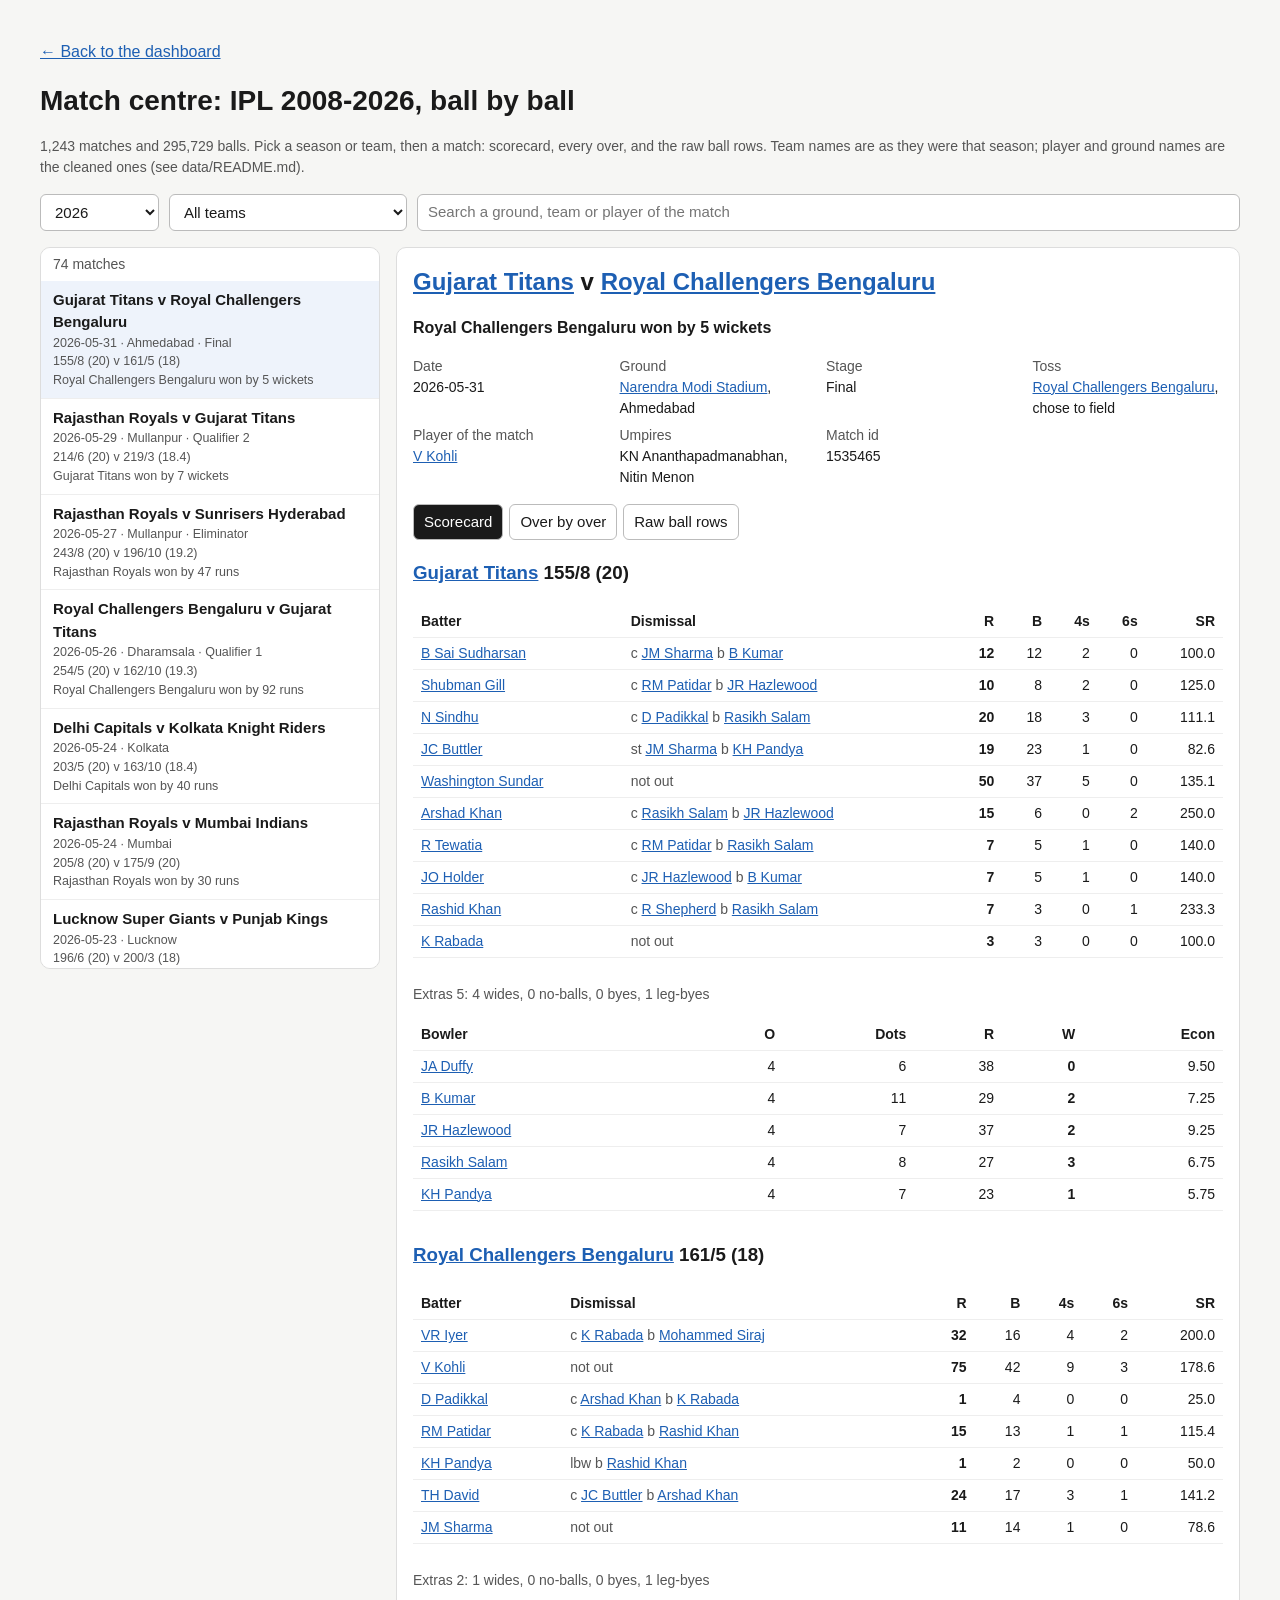
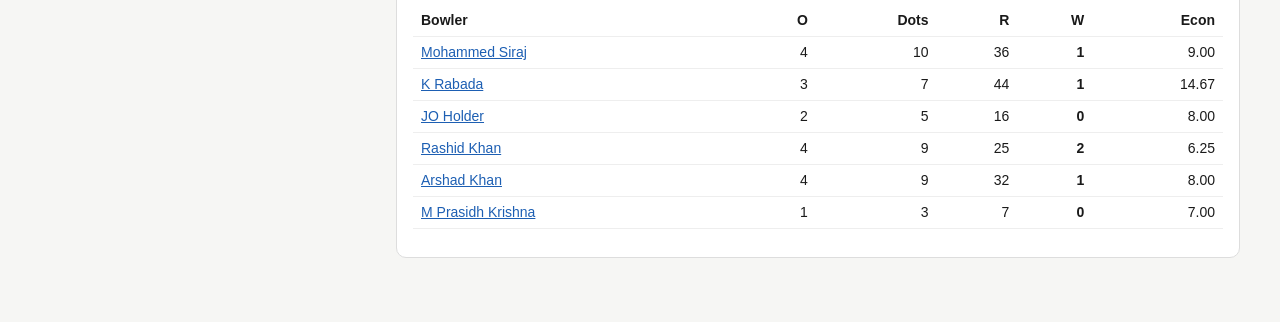
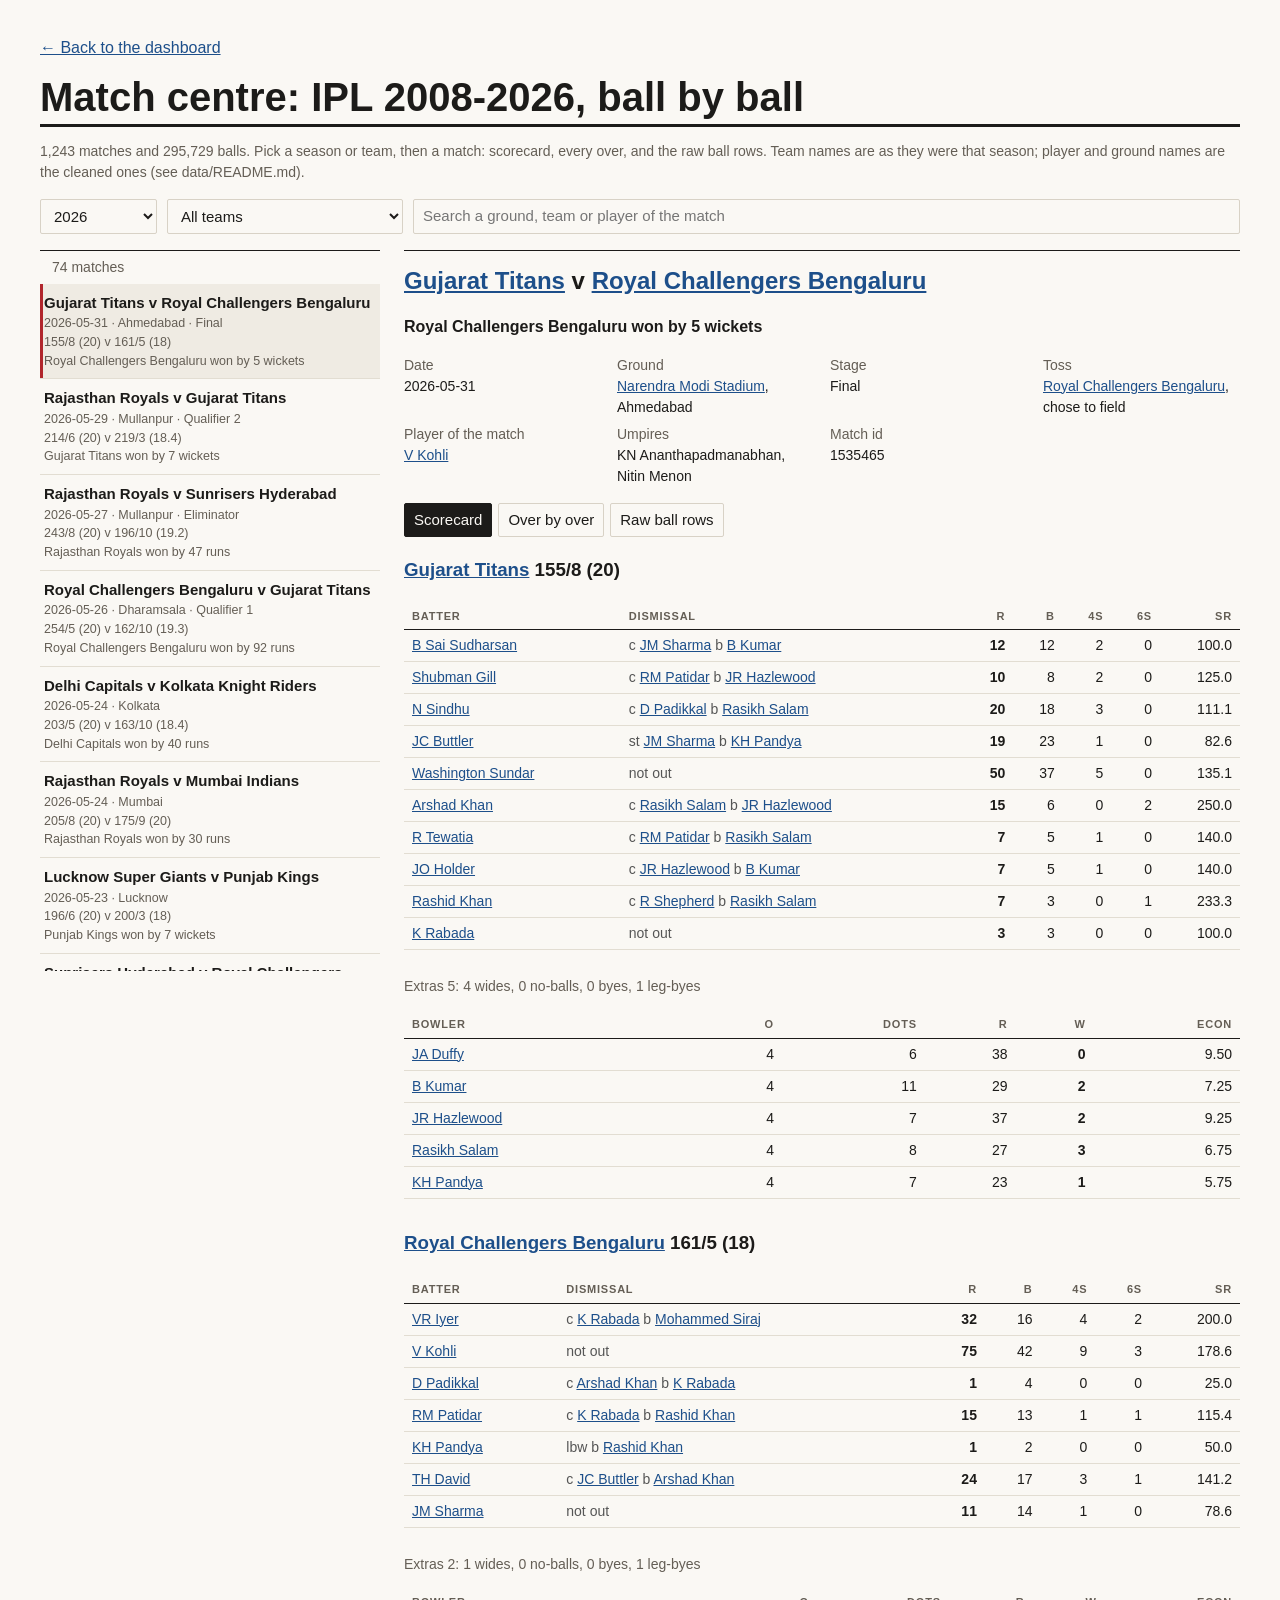
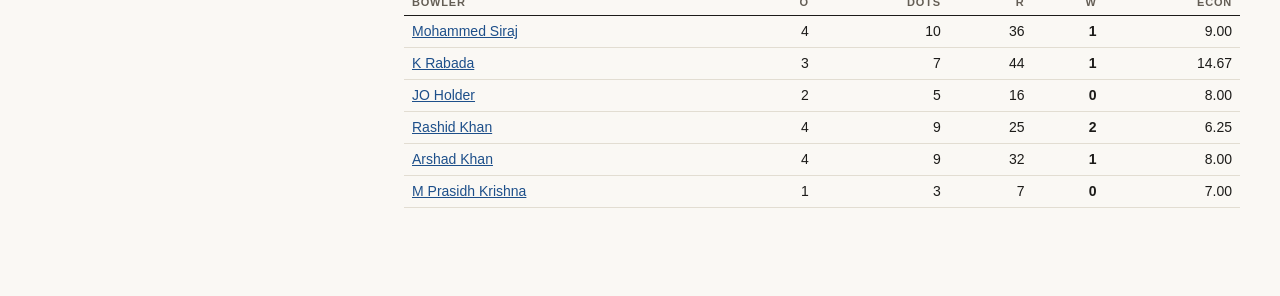
